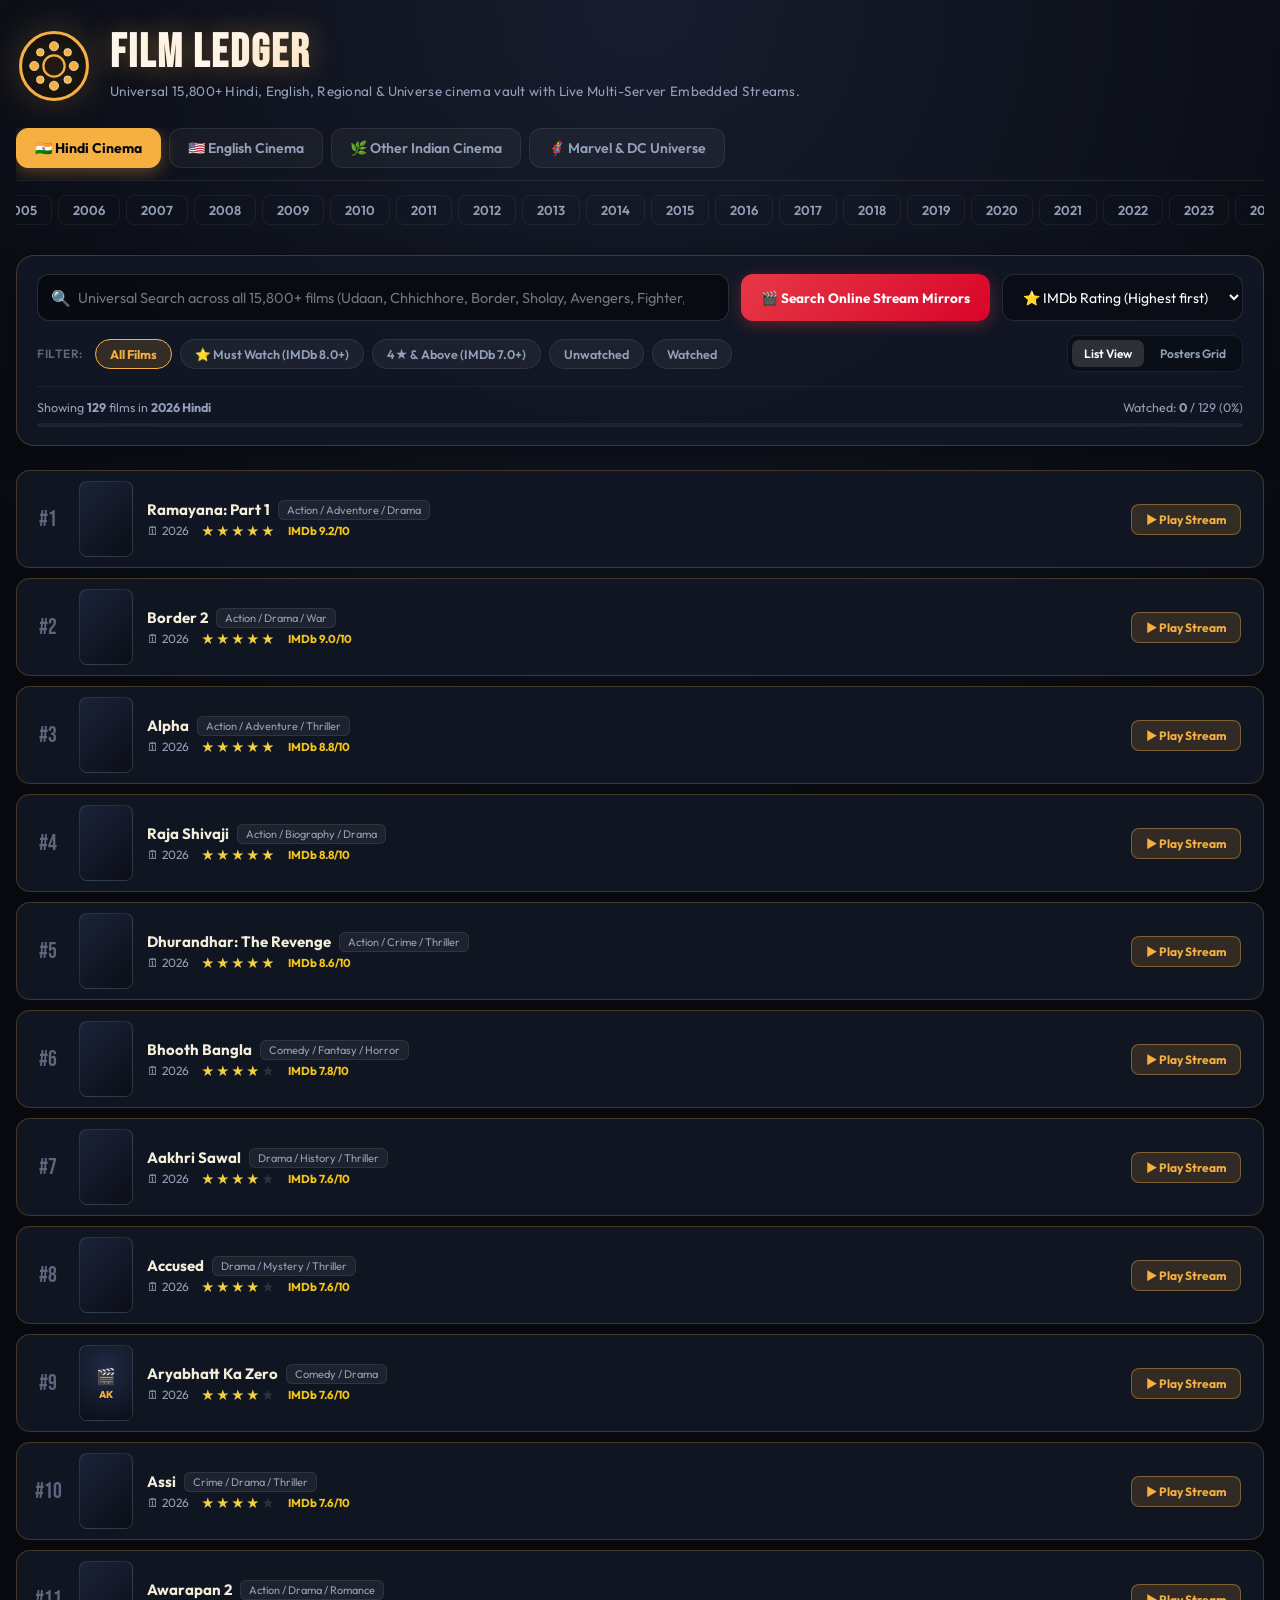
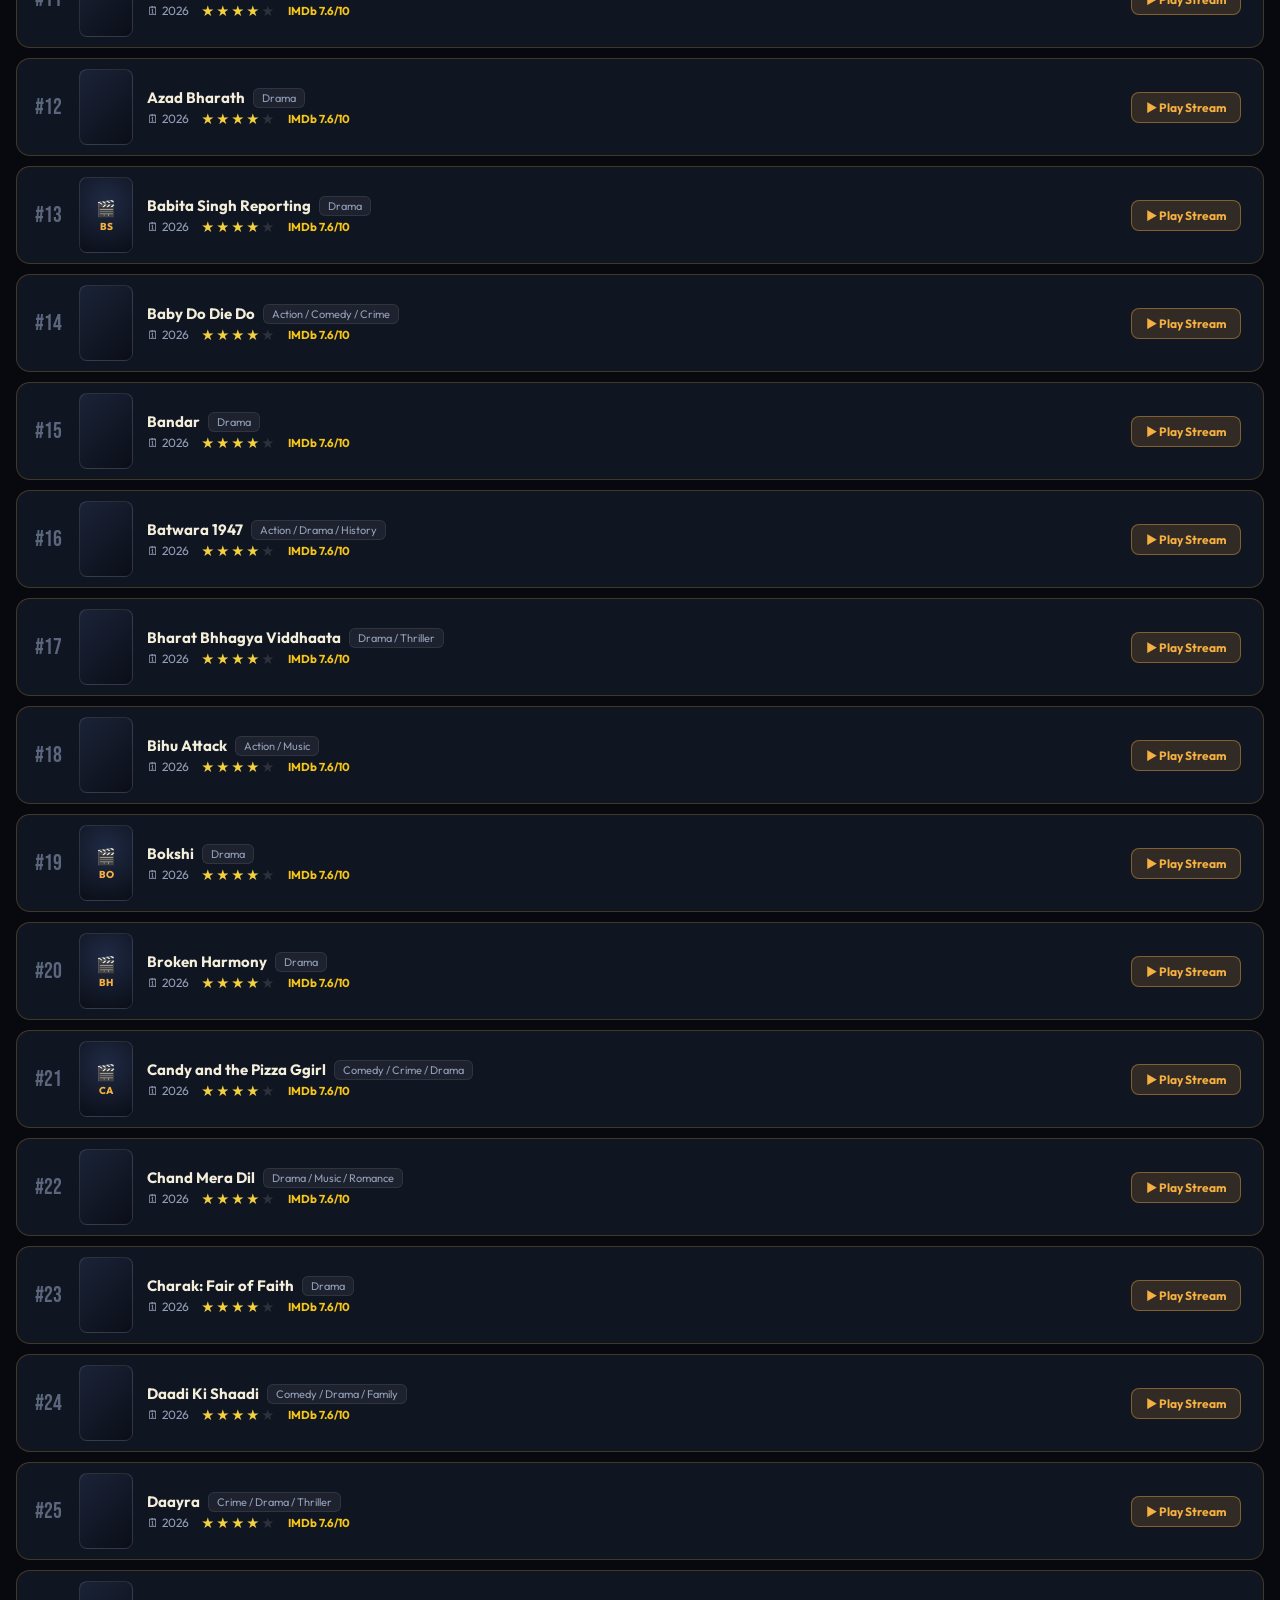
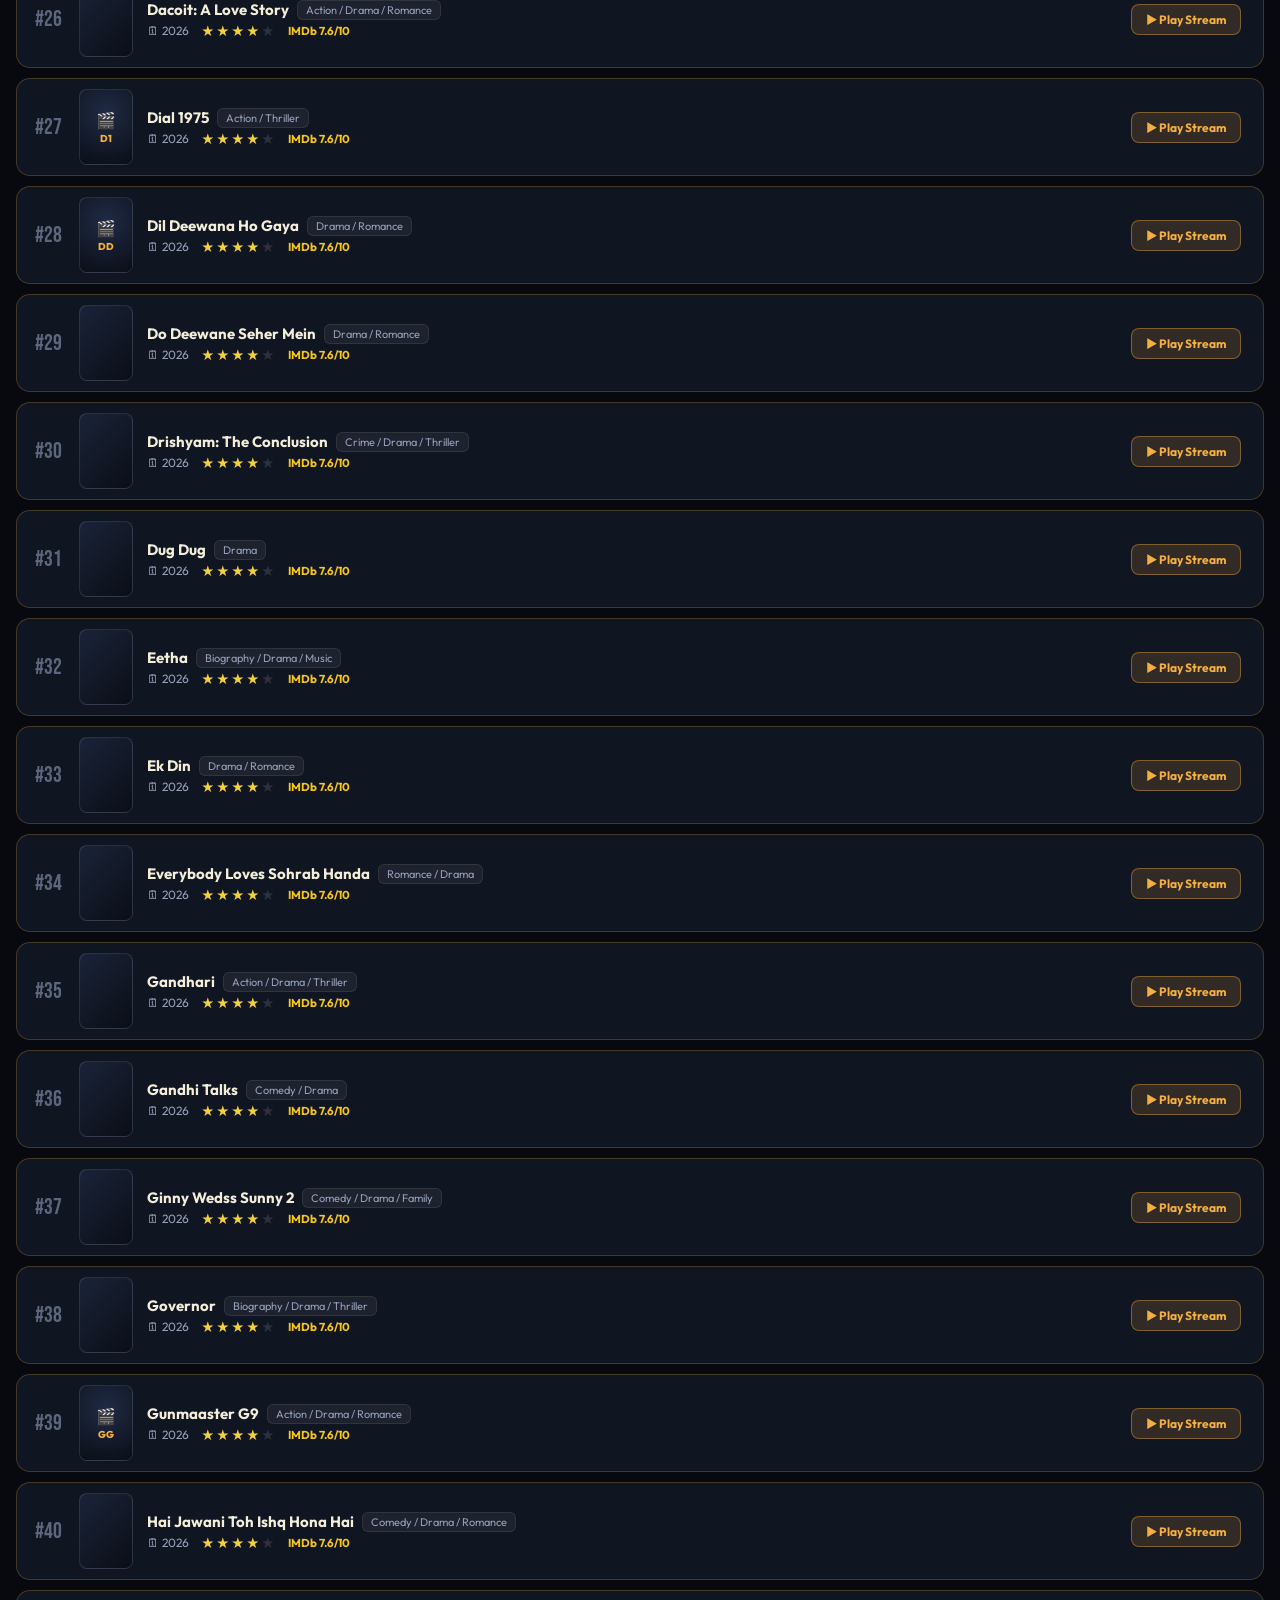
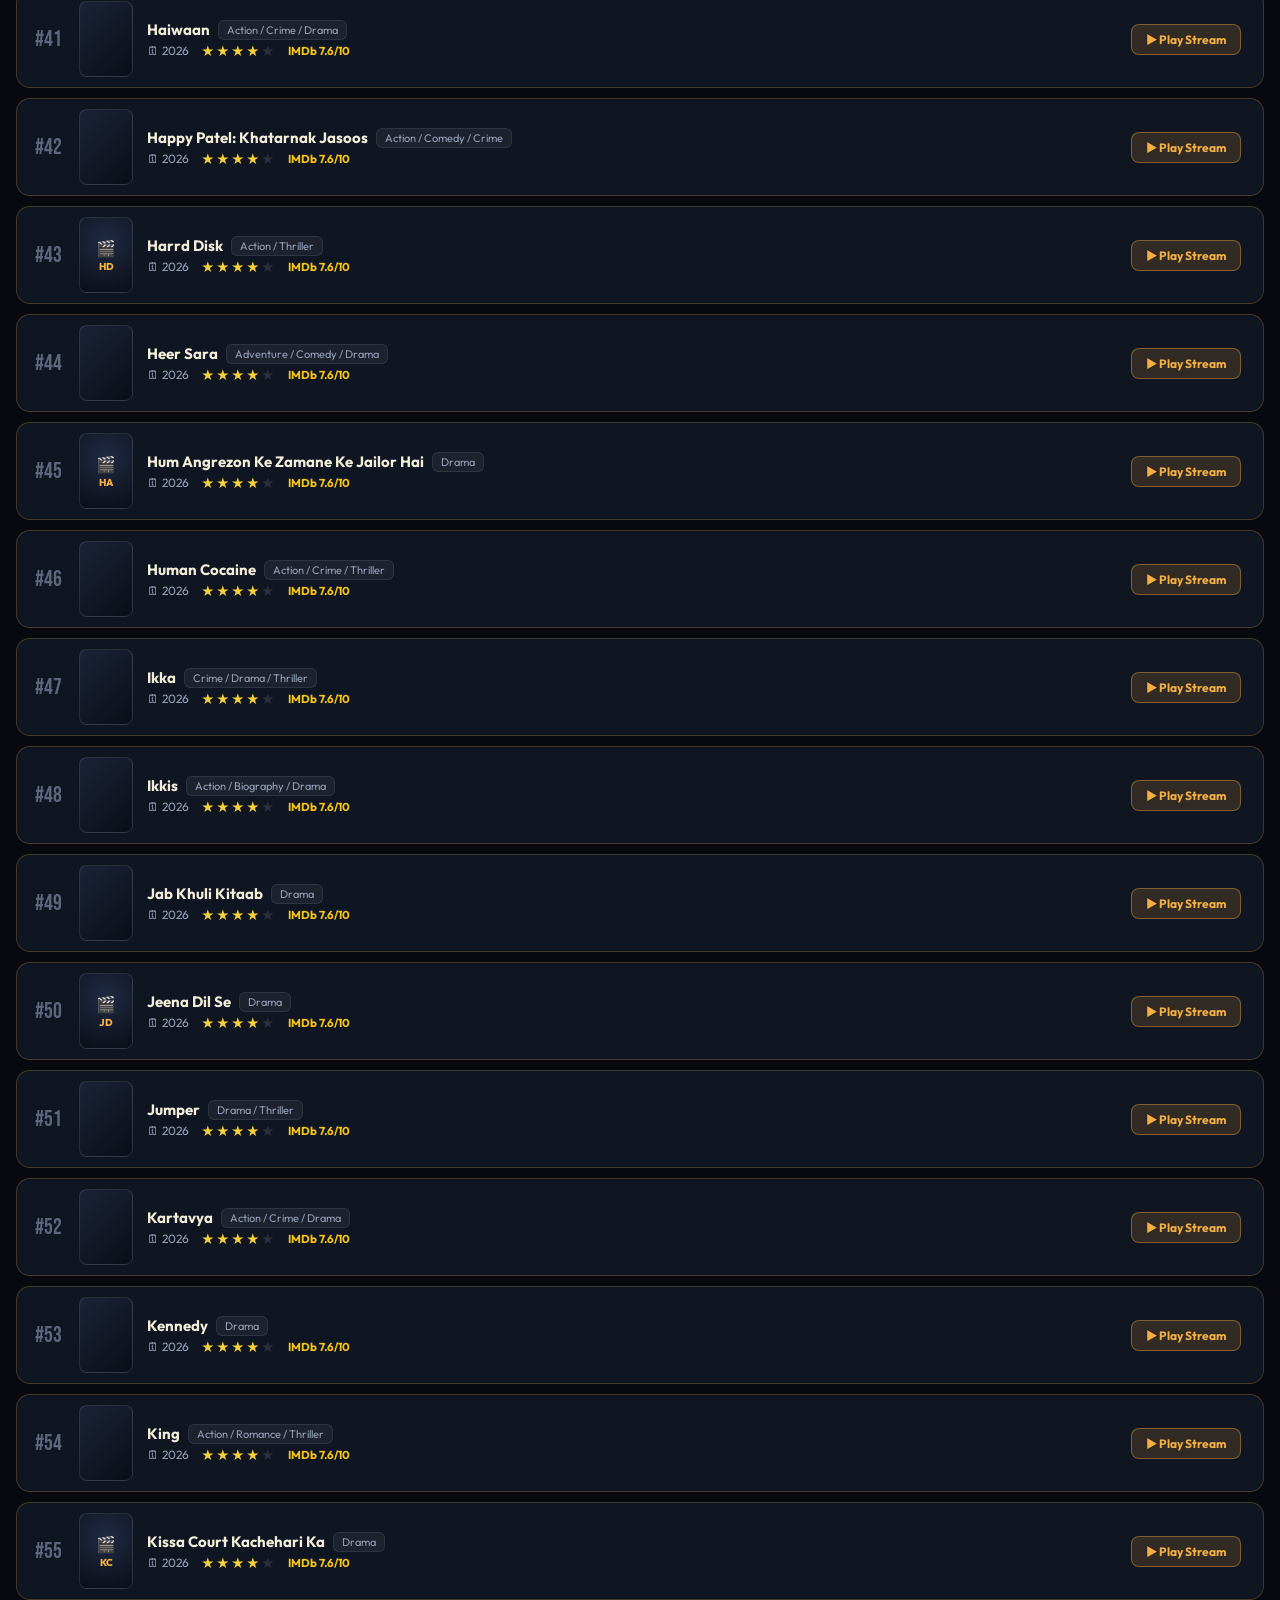
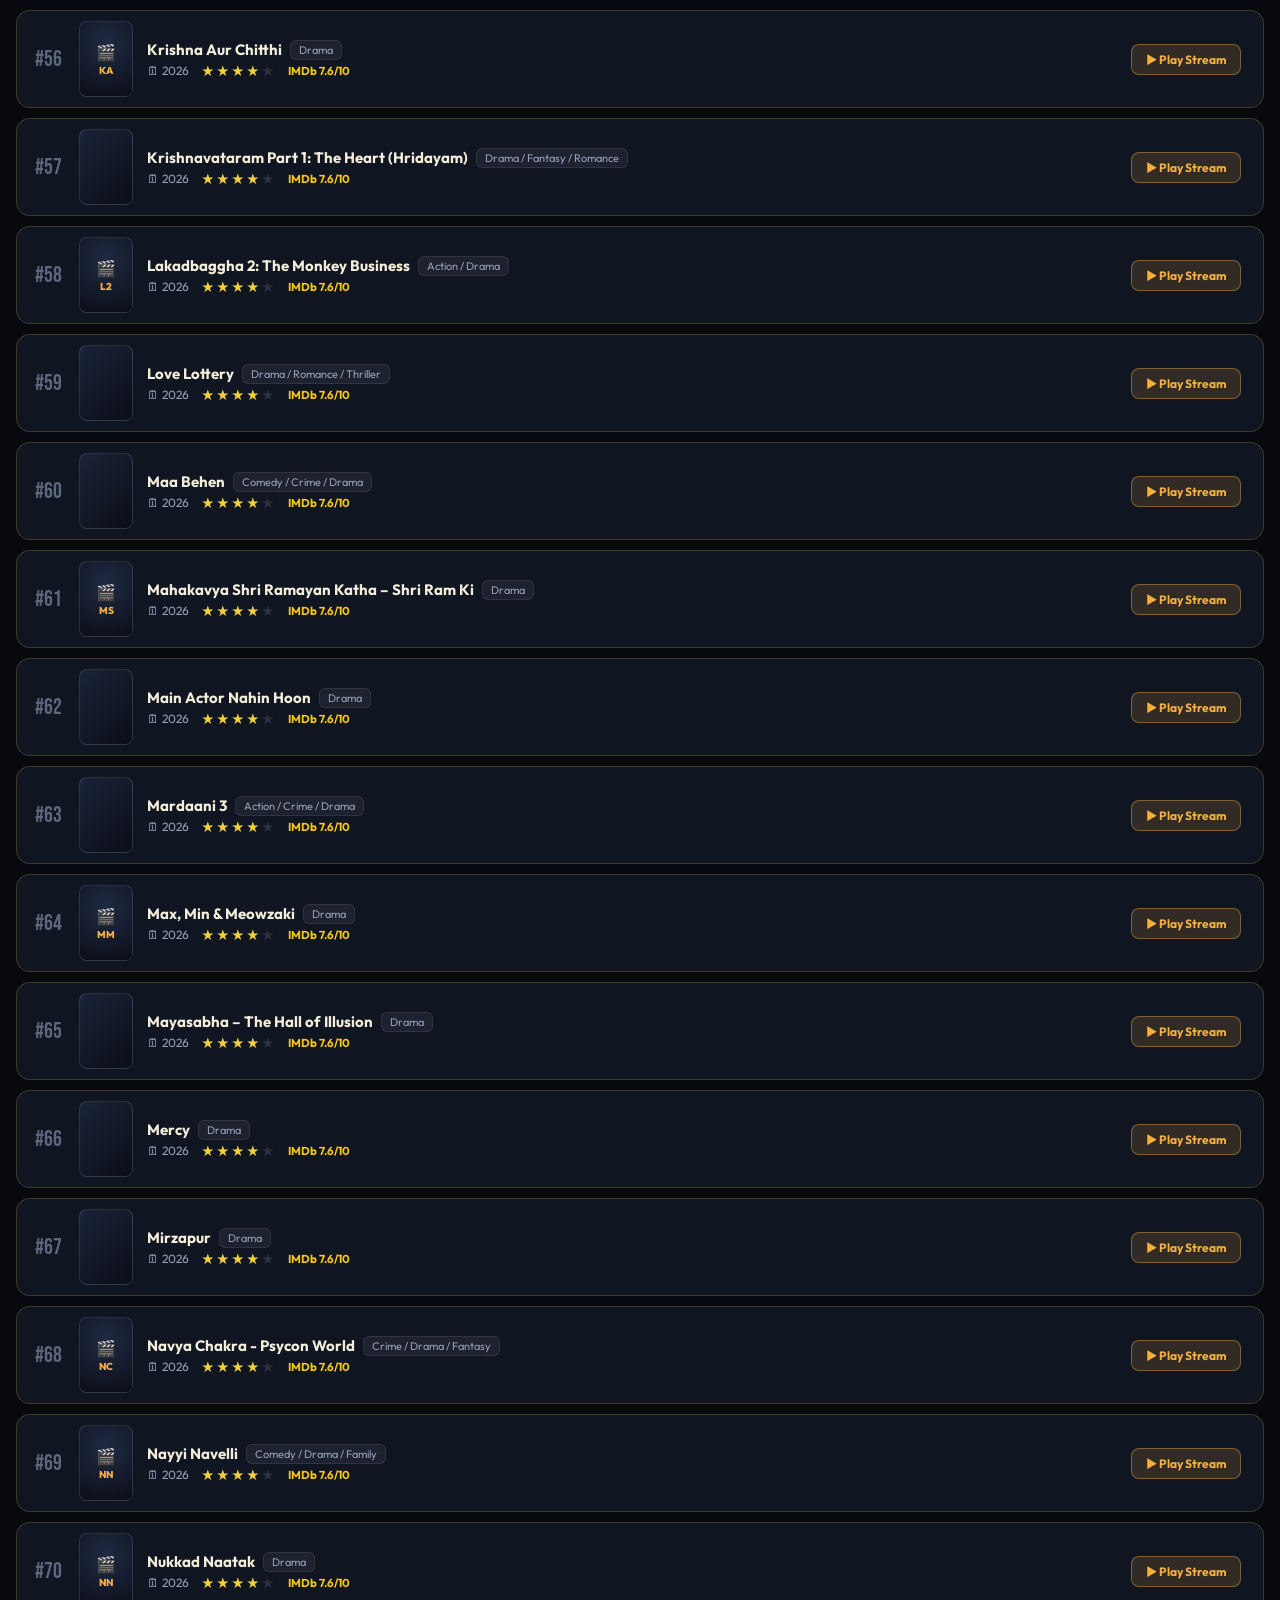
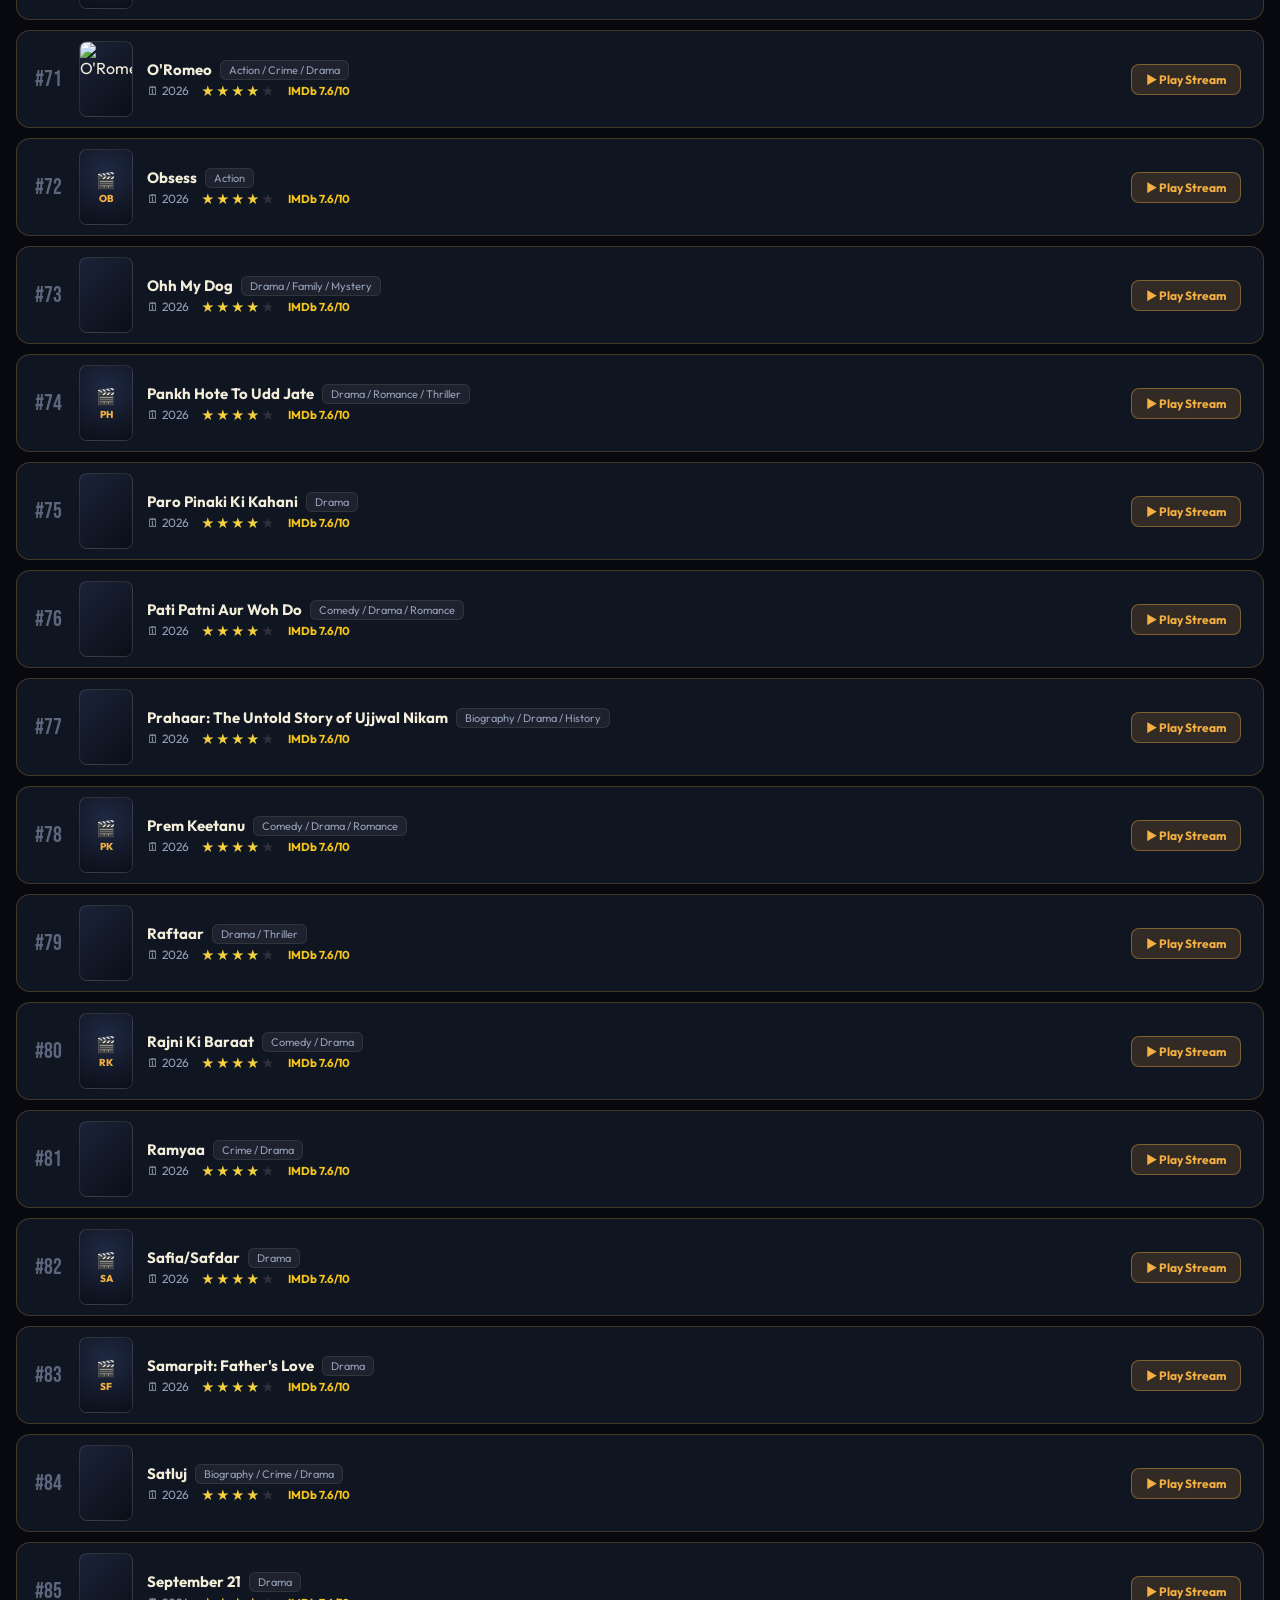
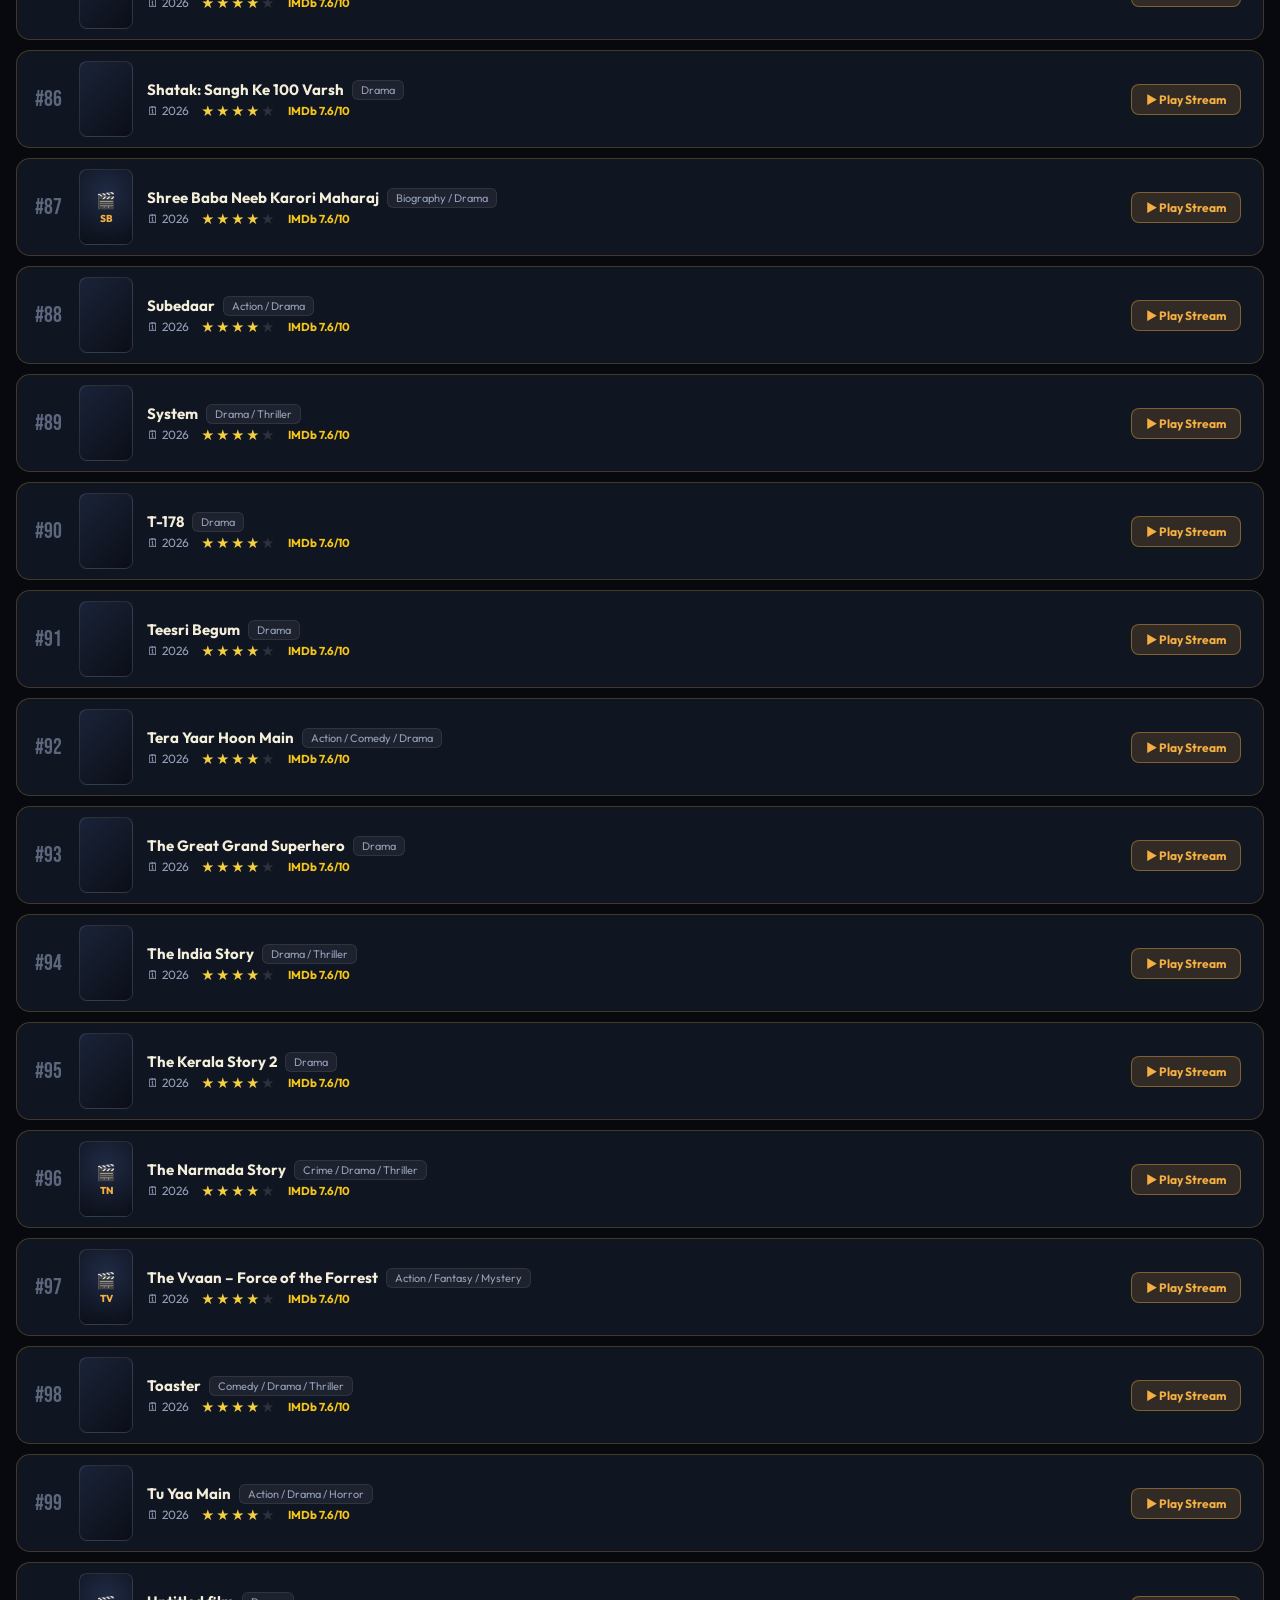
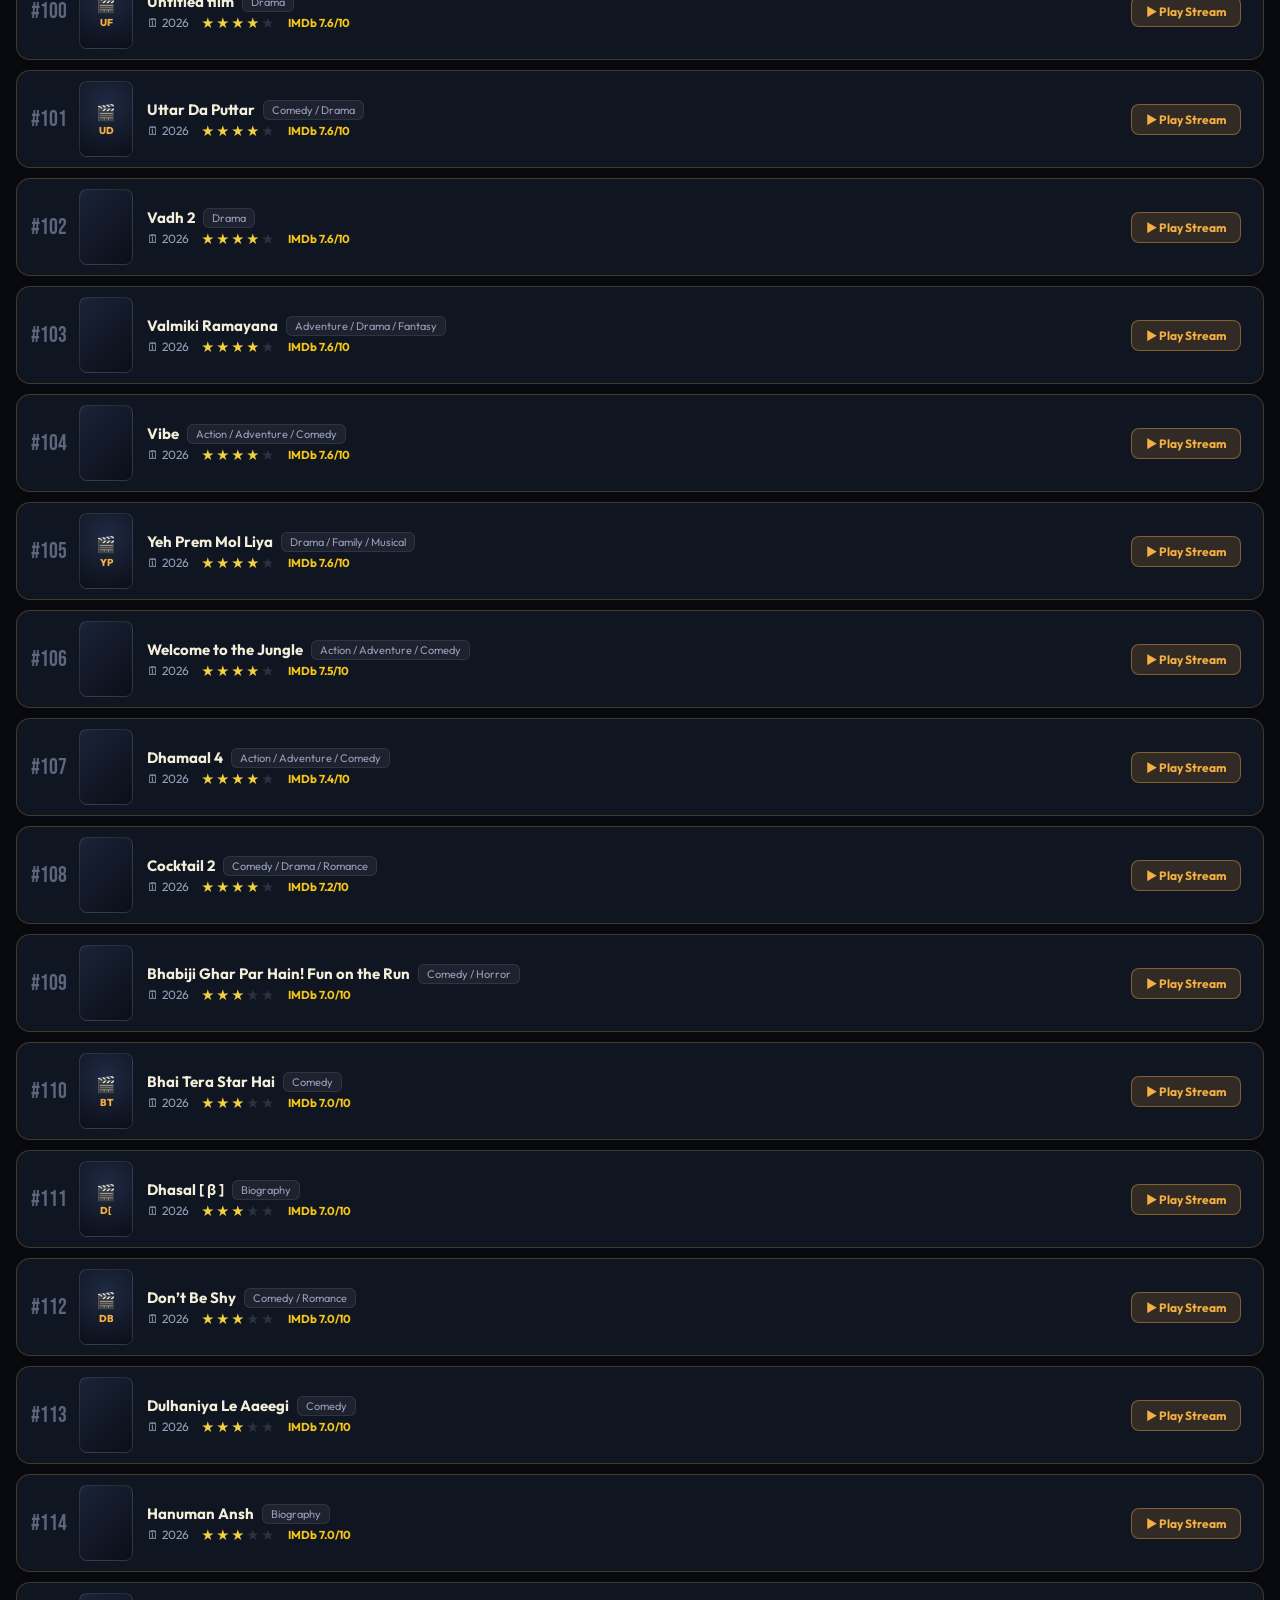
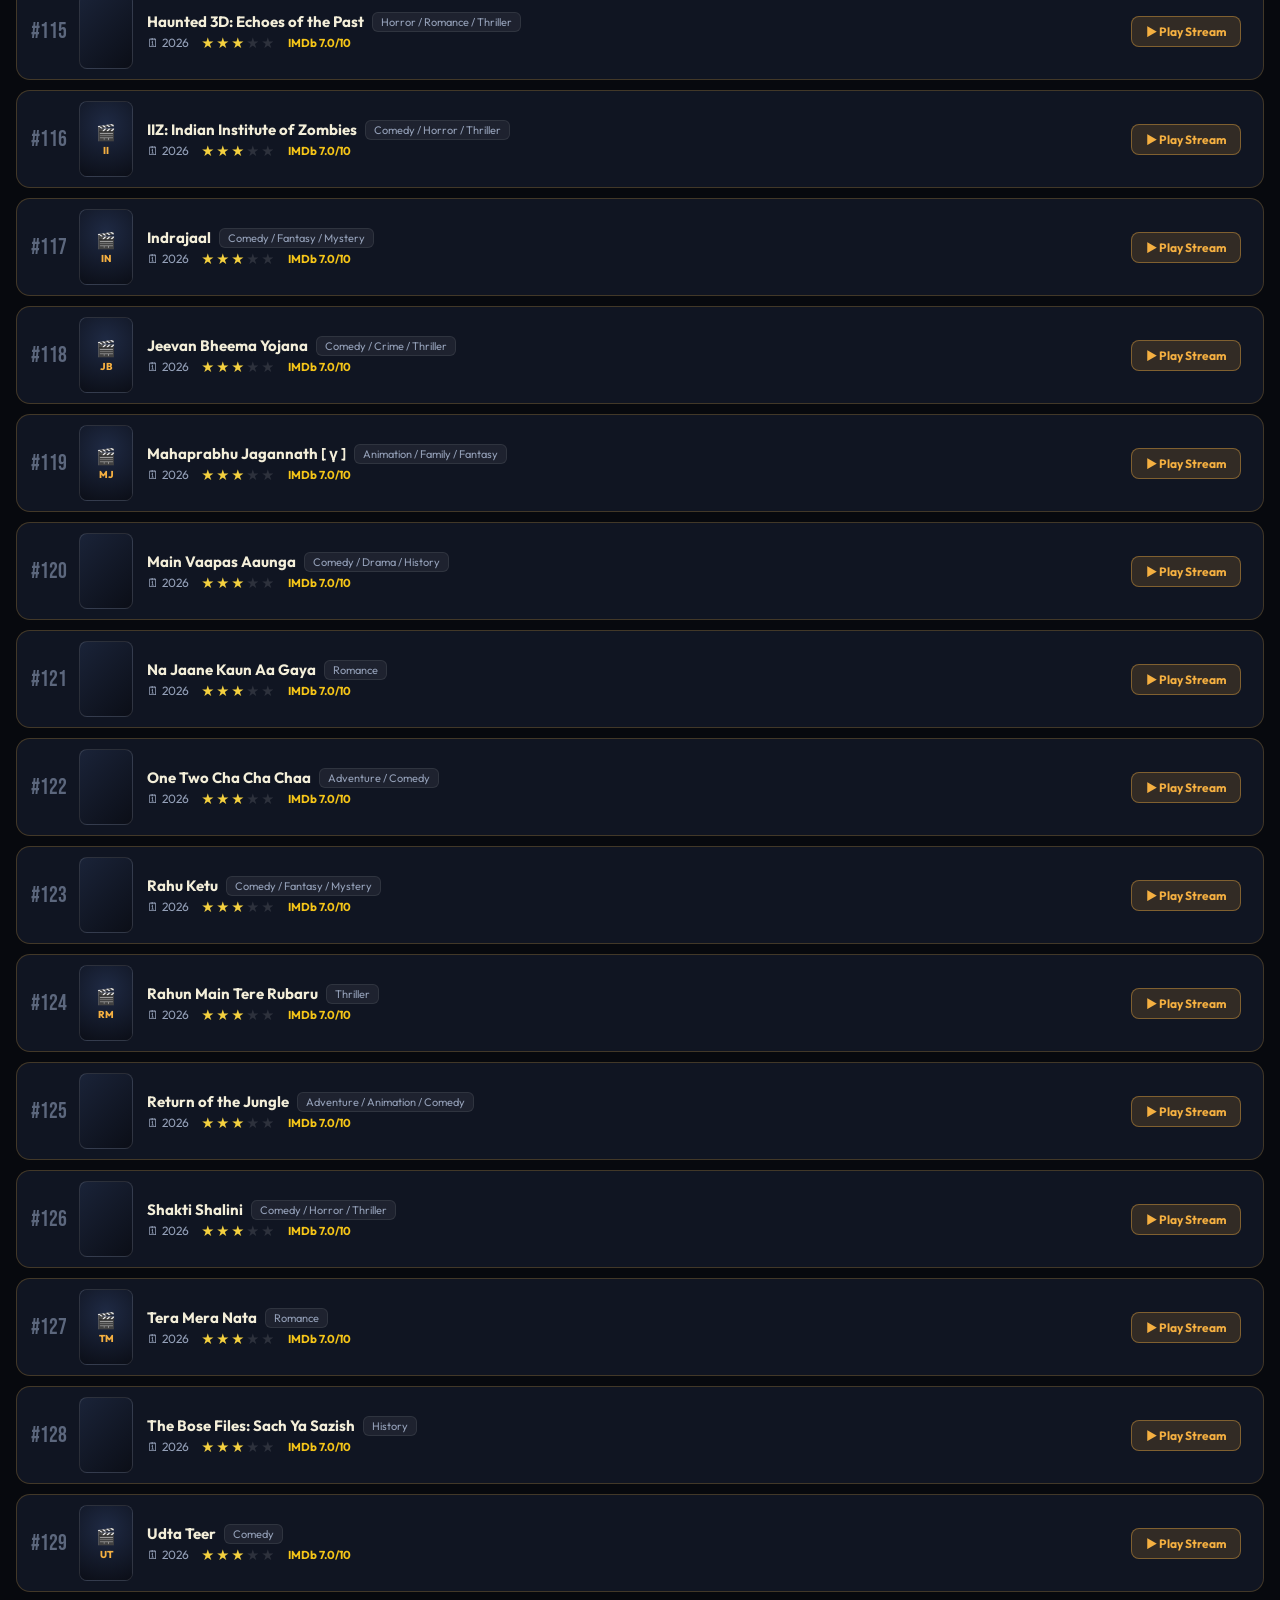
==== movie.html @ cbefa5f1 "Initial release: Film Ledger cinema vault with 6 embedded streaming servers" ====
<!DOCTYPE html>
<html lang="en">
<head>
<meta charset="UTF-8" />
<meta name="viewport" content="width=device-width, initial-scale=1.0, maximum-scale=1.0, user-scalable=no, viewport-fit=cover" />
<title>The Ultimate Film Ledger &amp; Universal Live Cinema Suite</title>
<link rel="preconnect" href="https://fonts.googleapis.com">
<link rel="preconnect" href="https://fonts.gstatic.com" crossorigin>
<link href="https://fonts.googleapis.com/css2?family=Bebas+Neue&family=Outfit:wght@400;500;600;700;800&family=Inter:wght@400;500;600;700&display=swap" rel="stylesheet">
<style>
  :root {
    --bg: #07090E;
    --bg-gradient: radial-gradient(circle at 50% 0%, #171D2E 0%, #07090E 80%);
    --card: rgba(18, 24, 38, 0.85);
    --card-hover: rgba(28, 36, 56, 0.96);
    --card-border: rgba(245, 176, 65, 0.22);
    --card-border-hover: rgba(245, 176, 65, 0.65);
    --text-main: #F3EED9;
    --text-muted: #94A0B8;
    --text-dim: #5C677D;
    --accent: #F5B041;
    --accent-glow: rgba(245, 176, 65, 0.35);
    --accent-secondary: #E67E22;
    --reel-color: #F5B041;
    --star-filled: #F4D03F;
    --star-empty: rgba(255, 255, 255, 0.12);
    --watched-color: #48C78E;
    --pill-bg: rgba(255, 255, 255, 0.05);
  }

  * { box-sizing: border-box; margin: 0; padding: 0; }

  body {
    background: var(--bg);
    background-image: var(--bg-gradient);
    background-attachment: fixed;
    color: var(--text-main);
    font-family: 'Outfit', 'Inter', -apple-system, BlinkMacSystemFont, 'Segoe UI', sans-serif;
    padding: 28px 16px 80px;
    min-height: 100vh;
  }

  .wrap { max-width: 1260px; margin: 0 auto; }

  /* Header & Branding */
  .top-bar {
    display: flex;
    justify-content: space-between;
    align-items: center;
    margin-bottom: 24px;
    flex-wrap: wrap;
    gap: 16px;
  }

  .brand {
    display: flex;
    align-items: center;
    gap: 18px;
  }

  .reel-container {
    position: relative;
    width: 76px;
    height: 76px;
    flex-shrink: 0;
  }

  .reel-svg {
    width: 100%;
    height: 100%;
    transform-origin: center;
    filter: drop-shadow(0 0 18px var(--accent-glow));
    transition: transform 0.8s cubic-bezier(0.34, 1.56, 0.64, 1);
  }

  .reel-svg.spinning {
    animation: reelRoll 1.6s cubic-bezier(0.4, 0, 0.2, 1);
  }

  @keyframes reelRoll {
    0% { transform: rotate(0deg); }
    100% { transform: rotate(720deg); }
  }

  .title-block h1 {
    font-family: 'Bebas Neue', sans-serif;
    font-size: 46px;
    letter-spacing: 2px;
    line-height: 0.95;
    background: linear-gradient(135deg, #FFF 20%, var(--accent) 80%);
    -webkit-background-clip: text;
    -webkit-text-fill-color: transparent;
    text-shadow: 0 0 28px var(--accent-glow);
  }

  .title-block p {
    color: var(--text-muted);
    font-size: 13.5px;
    margin-top: 6px;
    letter-spacing: 0.3px;
  }

  /* Navigation Bar */
  .nav-section {
    display: flex;
    flex-direction: column;
    gap: 14px;
    margin-bottom: 24px;
  }

  .lang-tabs {
    display: flex;
    gap: 8px;
    border-bottom: 1px solid rgba(255, 255, 255, 0.08);
    padding-bottom: 12px;
    overflow-x: auto;
  }

  .lang-tab {
    background: rgba(255, 255, 255, 0.04);
    border: 1px solid rgba(255, 255, 255, 0.08);
    color: var(--text-muted);
    font-family: inherit;
    font-size: 14px;
    font-weight: 600;
    padding: 10px 18px;
    border-radius: 12px;
    cursor: pointer;
    display: inline-flex;
    align-items: center;
    gap: 8px;
    transition: all 0.25s ease;
    white-space: nowrap;
  }

  .lang-tab:hover {
    background: rgba(255, 255, 255, 0.08);
    color: var(--text-main);
    border-color: rgba(255, 255, 255, 0.2);
  }

  .lang-tab.active {
    background: var(--accent);
    color: #07090E;
    border-color: var(--accent);
    font-weight: 700;
    box-shadow: 0 4px 18px var(--accent-glow);
  }

  .year-bar {
    display: flex;
    gap: 6px;
    overflow-x: auto;
    padding-bottom: 6px;
    scrollbar-width: thin;
  }

  .year-tab {
    background: transparent;
    border: 1px solid rgba(255, 255, 255, 0.06);
    color: var(--text-muted);
    font-family: inherit;
    font-size: 13px;
    font-weight: 600;
    padding: 6px 14px;
    border-radius: 8px;
    cursor: pointer;
    transition: all 0.2s ease;
    white-space: nowrap;
  }

  .year-tab:hover {
    background: rgba(255, 255, 255, 0.06);
    color: var(--text-main);
  }

  .year-tab.active {
    background: rgba(255, 255, 255, 0.14);
    color: var(--text-main);
    border-color: var(--accent);
    box-shadow: 0 0 10px var(--accent-glow);
  }

  /* Controls & Universal Search */
  .controls-card {
    background: var(--card);
    border: 1px solid var(--card-border);
    border-radius: 18px;
    padding: 18px 20px;
    margin-bottom: 24px;
    backdrop-filter: blur(12px);
    box-shadow: 0 8px 30px rgba(0, 0, 0, 0.4);
  }

  .controls-row {
    display: flex;
    gap: 12px;
    margin-bottom: 14px;
    flex-wrap: wrap;
  }

  .search-wrap {
    flex: 1;
    min-width: 300px;
    position: relative;
    display: flex;
    align-items: center;
  }

  .search-box {
    width: 100%;
    background: rgba(0, 0, 0, 0.5);
    border: 1px solid rgba(255, 255, 255, 0.14);
    border-radius: 12px;
    padding: 13px 44px 13px 40px;
    color: #FFF;
    font-family: inherit;
    font-size: 14.5px;
    outline: none;
    transition: border-color 0.2s, box-shadow 0.2s;
  }

  .search-icon-inside {
    position: absolute;
    left: 14px;
    color: var(--accent);
    font-size: 16px;
    pointer-events: none;
  }

  .search-box:focus {
    border-color: var(--accent);
    box-shadow: 0 0 16px var(--accent-glow);
  }

  .search-clear-btn {
    position: absolute;
    right: 14px;
    background: transparent;
    border: none;
    color: var(--text-muted);
    font-size: 16px;
    cursor: pointer;
    display: none;
  }

  .search-clear-btn:hover { color: #FFF; }

  .live-search-action-btn {
    padding: 12px 20px;
    background: linear-gradient(135deg, #E63946, #D90429);
    border: none;
    border-radius: 12px;
    color: #FFF;
    font-family: inherit;
    font-size: 13.5px;
    font-weight: 700;
    cursor: pointer;
    display: inline-flex;
    align-items: center;
    gap: 8px;
    white-space: nowrap;
    transition: transform 0.2s, filter 0.2s, box-shadow 0.2s;
    box-shadow: 0 4px 15px rgba(230, 57, 70, 0.35);
  }

  .live-search-action-btn:hover {
    transform: translateY(-1px);
    filter: brightness(1.15);
    box-shadow: 0 6px 20px rgba(230, 57, 70, 0.5);
  }

  .sort-select {
    background: rgba(0, 0, 0, 0.4);
    border: 1px solid rgba(255, 255, 255, 0.12);
    border-radius: 12px;
    padding: 12px 16px;
    color: #FFF;
    font-family: inherit;
    font-size: 14px;
    outline: none;
    cursor: pointer;
  }

  .filter-pills {
    display: flex;
    gap: 8px;
    flex-wrap: wrap;
    align-items: center;
  }

  .pill-label {
    font-size: 12px;
    color: var(--text-dim);
    font-weight: 600;
    text-transform: uppercase;
    letter-spacing: 0.5px;
    margin-right: 4px;
  }

  .filter-pill {
    background: var(--pill-bg);
    border: 1px solid rgba(255, 255, 255, 0.08);
    color: var(--text-muted);
    font-family: inherit;
    font-size: 12.5px;
    font-weight: 600;
    padding: 6px 14px;
    border-radius: 20px;
    cursor: pointer;
    transition: all 0.2s;
  }

  .filter-pill:hover {
    background: rgba(255, 255, 255, 0.09);
    color: var(--text-main);
  }

  .filter-pill.active {
    background: rgba(245, 176, 65, 0.15);
    border-color: var(--accent);
    color: var(--accent);
    font-weight: 700;
  }

  .view-switch {
    display: flex;
    gap: 4px;
    background: rgba(0, 0, 0, 0.35);
    padding: 4px;
    border-radius: 10px;
    border: 1px solid rgba(255, 255, 255, 0.08);
  }

  .view-btn {
    background: transparent;
    border: none;
    color: var(--text-muted);
    font-family: inherit;
    font-size: 12px;
    font-weight: 600;
    padding: 6px 12px;
    border-radius: 7px;
    cursor: pointer;
    transition: all 0.2s;
  }

  .view-btn.active {
    background: rgba(255, 255, 255, 0.14);
    color: #FFF;
  }

  /* Live Stream Online Results Panel */
  .live-stream-panel {
    background: rgba(16, 20, 32, 0.92);
    border: 1px solid rgba(245, 176, 65, 0.35);
    border-radius: 16px;
    padding: 18px 20px;
    margin-bottom: 24px;
    box-shadow: 0 8px 32px rgba(0, 0, 0, 0.5);
  }

  .live-stream-panel-header {
    display: flex;
    justify-content: space-between;
    align-items: center;
    margin-bottom: 14px;
    flex-wrap: wrap;
    gap: 8px;
  }

  .live-stream-panel-title {
    font-size: 16px;
    font-weight: 800;
    color: var(--accent);
    display: flex;
    align-items: center;
    gap: 8px;
  }

  .live-stream-grid {
    display: grid;
    grid-template-columns: repeat(auto-fill, minmax(260px, 1fr));
    gap: 16px;
  }

  .live-stream-card {
    background: rgba(14, 18, 30, 0.94);
    border: 1px solid rgba(255, 255, 255, 0.14);
    border-radius: 14px;
    overflow: hidden;
    display: flex;
    flex-direction: column;
    transition: transform 0.25s, border-color 0.25s, box-shadow 0.25s;
  }

  .live-stream-card:hover {
    transform: translateY(-4px);
    border-color: var(--accent);
    box-shadow: 0 10px 25px rgba(0,0,0,0.6);
  }

  .live-stream-card-thumb-wrap {
    position: relative;
    width: 100%;
    height: 140px;
    background: #111624;
    overflow: hidden;
    display: flex;
    align-items: center;
    justify-content: center;
  }

  .live-stream-card-thumb {
    width: 100%;
    height: 100%;
    object-fit: cover;
    transition: transform 0.3s ease;
  }

  .live-stream-card:hover .live-stream-card-thumb {
    transform: scale(1.05);
  }

  .live-stream-card-overlay {
    position: absolute;
    bottom: 0;
    left: 0;
    right: 0;
    padding: 24px 10px 8px;
    background: linear-gradient(to top, rgba(7,9,14,0.95), transparent);
    display: flex;
    justify-content: space-between;
    align-items: flex-end;
  }

  .live-stream-card-body {
    padding: 12px 14px;
    display: flex;
    flex-direction: column;
    gap: 8px;
    flex: 1;
  }

  .live-stream-card-title {
    font-size: 14px;
    font-weight: 700;
    color: #FFF;
    line-height: 1.3;
  }

  .live-stream-card-meta {
    font-size: 11.5px;
    color: var(--text-muted);
    display: flex;
    justify-content: space-between;
    align-items: center;
  }

  .live-stream-watch-btn {
    margin-top: 4px;
    padding: 10px 14px;
    border-radius: 9px;
    background: linear-gradient(135deg, var(--accent), var(--accent-secondary));
    color: #07090E;
    font-size: 12.5px;
    font-weight: 800;
    border: none;
    cursor: pointer;
    display: flex;
    align-items: center;
    justify-content: center;
    gap: 6px;
    transition: filter 0.2s, transform 0.2s;
  }

  .live-stream-watch-btn:hover {
    filter: brightness(1.15);
    transform: translateY(-1px);
  }

  /* Stats & Progress Banner */
  .stats-banner {
    display: flex;
    justify-content: space-between;
    align-items: center;
    margin-top: 14px;
    padding-top: 12px;
    border-top: 1px solid rgba(255, 255, 255, 0.06);
    font-size: 12.5px;
    color: var(--text-muted);
    flex-wrap: wrap;
    gap: 8px;
  }

  .progress-mini-bar {
    height: 4px;
    background: rgba(255, 255, 255, 0.06);
    border-radius: 4px;
    overflow: hidden;
    margin-top: 8px;
  }

  .progress-mini-fill {
    height: 100%;
    background: linear-gradient(90deg, var(--accent), var(--watched-color));
    width: 0%;
    transition: width 0.3s ease;
  }

  /* Cinema Container & Movie List */
  .movie-container { min-height: 400px; }

  /* List View */
  .movie-list {
    display: flex;
    flex-direction: column;
    gap: 10px;
  }

  .movie-item {
    display: flex;
    align-items: center;
    gap: 14px;
    background: var(--card);
    border: 1px solid var(--card-border);
    border-radius: 14px;
    padding: 10px 14px;
    transition: transform 0.2s, border-color 0.2s, background 0.2s, box-shadow 0.2s;
    cursor: pointer;
    position: relative;
    overflow: hidden;
  }

  .movie-item:hover {
    transform: translateX(4px);
    background: var(--card-hover);
    border-color: var(--card-border-hover);
    box-shadow: 0 6px 20px rgba(0, 0, 0, 0.5);
  }

  .movie-item.watched {
    opacity: 0.72;
    border-color: rgba(72, 199, 142, 0.3);
  }

  .movie-item.watched::after {
    content: "✓";
    position: absolute;
    right: 14px;
    top: 50%;
    transform: translateY(-50%);
    color: var(--watched-color);
    font-weight: 800;
    font-size: 16px;
  }

  .movie-rank {
    font-family: 'Bebas Neue', sans-serif;
    font-size: 22px;
    color: var(--text-dim);
    width: 34px;
    text-align: center;
    flex-shrink: 0;
  }

  .movie-poster-thumb {
    width: 54px;
    height: 76px;
    border-radius: 8px;
    background: linear-gradient(135deg, #1A2338, #0B0E17);
    overflow: hidden;
    flex-shrink: 0;
    position: relative;
    border: 1px solid rgba(255, 255, 255, 0.12);
    display: flex;
    flex-direction: column;
    align-items: center;
    justify-content: center;
  }

  .movie-poster-thumb img {
    width: 100%;
    height: 100%;
    object-fit: cover;
    transition: opacity 0.2s;
  }

  .poster-fallback-badge {
    display: flex;
    flex-direction: column;
    align-items: center;
    justify-content: center;
    text-align: center;
    gap: 2px;
    width: 100%;
    height: 100%;
    background: radial-gradient(circle at 50% 30%, #1F2A44 0%, #0B0E17 100%);
  }

  .poster-fallback-badge span.icon { font-size: 16px; }
  .poster-fallback-badge span.text { font-size: 10px; font-weight: 800; color: var(--accent); }

  .movie-info {
    flex: 1;
    min-width: 0;
    display: flex;
    flex-direction: column;
    gap: 3px;
  }

  .movie-title-row {
    display: flex;
    align-items: center;
    gap: 8px;
    flex-wrap: wrap;
  }

  .movie-title {
    font-size: 15px;
    font-weight: 700;
    color: var(--text-main);
  }

  .movie-tag-pill {
    font-size: 11px;
    font-weight: 700;
    padding: 2px 7px;
    border-radius: 6px;
    background: rgba(255, 255, 255, 0.08);
    color: var(--text-main);
    border: 1px solid rgba(255, 255, 255, 0.12);
  }

  .movie-tag-pill.year {
    background: rgba(245, 176, 65, 0.15);
    color: var(--accent);
    border-color: rgba(245, 176, 65, 0.4);
  }

  .movie-genre-badge {
    font-size: 11px;
    background: rgba(255, 255, 255, 0.06);
    padding: 2px 8px;
    border-radius: 6px;
    color: var(--text-muted);
    border: 1px solid rgba(255, 255, 255, 0.08);
  }

  .movie-meta-row {
    display: flex;
    align-items: center;
    gap: 12px;
    font-size: 12px;
    color: var(--text-muted);
  }

  .movie-stars {
    color: var(--star-filled);
    font-size: 13px;
    letter-spacing: 1px;
  }

  .movie-stars .empty { color: var(--star-empty); }

  .imdb-badge {
    color: #F5C518;
    font-weight: 700;
    font-size: 11.5px;
    display: inline-flex;
    align-items: center;
    gap: 3px;
  }

  .stream-quick-btn {
    background: rgba(245, 176, 65, 0.15);
    border: 1px solid rgba(245, 176, 65, 0.4);
    color: var(--accent);
    font-family: inherit;
    font-size: 12px;
    font-weight: 700;
    padding: 7px 14px;
    border-radius: 8px;
    cursor: pointer;
    display: inline-flex;
    align-items: center;
    gap: 5px;
    transition: all 0.2s;
    flex-shrink: 0;
    margin-right: 8px;
  }

  .stream-quick-btn:hover {
    background: var(--accent);
    color: #07090E;
    box-shadow: 0 0 14px var(--accent-glow);
  }

  /* Grid View (Poster Gallery) */
  .movie-grid {
    display: grid;
    grid-template-columns: repeat(auto-fill, minmax(185px, 1fr));
    gap: 18px;
  }

  .movie-grid-card {
    background: var(--card);
    border: 1px solid var(--card-border);
    border-radius: 14px;
    overflow: hidden;
    cursor: pointer;
    transition: transform 0.25s cubic-bezier(0.34, 1.56, 0.64, 1), border-color 0.2s, box-shadow 0.25s;
    display: flex;
    flex-direction: column;
    position: relative;
  }

  .movie-grid-card:hover {
    transform: translateY(-6px) scale(1.02);
    border-color: var(--card-border-hover);
    box-shadow: 0 14px 30px rgba(0, 0, 0, 0.7);
  }

  .movie-grid-poster {
    width: 100%;
    height: 255px;
    background: linear-gradient(135deg, #182033, #090C14);
    position: relative;
    overflow: hidden;
    display: flex;
    align-items: center;
    justify-content: center;
  }

  .movie-grid-poster img {
    width: 100%;
    height: 100%;
    object-fit: cover;
    transition: transform 0.3s;
  }

  .movie-grid-card:hover .movie-grid-poster img {
    transform: scale(1.06);
  }

  .grid-poster-fallback {
    display: flex;
    flex-direction: column;
    align-items: center;
    justify-content: center;
    gap: 8px;
    padding: 16px;
    text-align: center;
    background: radial-gradient(circle at 50% 30%, #1F2A44 0%, #0B0E17 80%);
    width: 100%;
    height: 100%;
  }

  .grid-poster-fallback .fallback-reel { font-size: 40px; color: var(--accent); filter: drop-shadow(0 0 10px var(--accent-glow)); }
  .grid-poster-fallback .fallback-title { font-size: 13.5px; font-weight: 700; color: var(--text-main); line-height: 1.25; }
  .grid-poster-fallback .fallback-badge { font-size: 11px; font-weight: 700; color: #FFF; background: rgba(245, 176, 65, 0.2); padding: 2px 8px; border-radius: 4px; border: 1px solid rgba(245,176,65,0.4); }

  .movie-grid-body {
    padding: 12px 14px;
    display: flex;
    flex-direction: column;
    gap: 6px;
    flex: 1;
    background: rgba(10, 14, 24, 0.95);
  }

  .movie-grid-title {
    font-size: 14px;
    font-weight: 700;
    color: var(--text-main);
    line-height: 1.25;
    display: -webkit-box;
    -webkit-line-clamp: 2;
    -webkit-box-orient: vertical;
    overflow: hidden;
  }

  .movie-grid-meta {
    font-size: 11.5px;
    color: var(--text-muted);
    display: flex;
    justify-content: space-between;
    align-items: center;
  }

  /* Modal & Stream Theater */
  .movie-modal-backdrop {
    position: fixed;
    inset: 0;
    background: rgba(3, 5, 10, 0.92);
    backdrop-filter: blur(14px);
    z-index: 1000;
    display: none;
    place-items: center;
    padding: 16px;
    overflow-y: auto;
  }

  .movie-modal-backdrop.open { display: grid; }

  .movie-modal {
    background: #0D121F;
    border: 1px solid var(--card-border-hover);
    border-radius: 20px;
    max-width: 980px;
    width: 100%;
    overflow: hidden;
    box-shadow: 0 24px 70px rgba(0, 0, 0, 0.9);
    position: relative;
    animation: modalIn 0.28s cubic-bezier(0.34, 1.56, 0.64, 1);
    margin: auto;
  }

  @keyframes modalIn {
    from { opacity: 0; transform: scale(0.92) translateY(18px); }
    to { opacity: 1; transform: scale(1) translateY(0); }
  }

  .modal-close {
    position: absolute;
    top: 14px;
    right: 14px;
    width: 36px;
    height: 36px;
    border-radius: 50%;
    background: rgba(0, 0, 0, 0.65);
    border: 1px solid rgba(255, 255, 255, 0.2);
    color: #FFF;
    font-size: 20px;
    display: grid;
    place-items: center;
    cursor: pointer;
    z-index: 20;
    transition: background 0.2s, transform 0.2s;
  }

  .modal-close:hover { background: #E63946; transform: scale(1.1); }

  .modal-hero {
    position: relative;
    padding: 26px 24px 18px;
    overflow: hidden;
  }

  .modal-hero-bg {
    position: absolute;
    inset: 0;
    z-index: 0;
    filter: blur(28px) brightness(0.35);
    transform: scale(1.15);
  }

  .modal-hero-bg img { width: 100%; height: 100%; object-fit: cover; }

  .modal-hero-overlay {
    position: absolute;
    inset: 0;
    background: linear-gradient(to top, #0D121F 5%, rgba(13,18,31,0.6) 100%);
    z-index: 1;
  }

  .modal-hero-content {
    position: relative;
    z-index: 2;
    display: flex;
    gap: 20px;
    align-items: flex-end;
  }

  .modal-poster-card {
    width: 110px;
    height: 160px;
    border-radius: 12px;
    overflow: hidden;
    flex-shrink: 0;
    box-shadow: 0 10px 28px rgba(0,0,0,0.7);
    border: 1px solid rgba(255,255,255,0.25);
    background: linear-gradient(135deg, #182033, #090C14);
    display: flex;
    align-items: center;
    justify-content: center;
  }

  .modal-poster-card img { width: 100%; height: 100%; object-fit: cover; }

  .modal-kicker {
    font-size: 12px;
    font-weight: 700;
    text-transform: uppercase;
    letter-spacing: 0.8px;
    color: var(--accent);
    margin-bottom: 4px;
  }

  .modal-hero h2 {
    font-size: 26px;
    font-weight: 800;
    line-height: 1.2;
    color: #FFF;
    margin-bottom: 6px;
  }

  .modal-content {
    padding: 16px 24px 28px;
    display: flex;
    flex-direction: column;
    gap: 16px;
  }

  .detail-facts {
    display: flex;
    gap: 8px;
    flex-wrap: wrap;
    font-size: 12.5px;
  }

  .detail-facts span {
    background: rgba(255, 255, 255, 0.06);
    padding: 4px 10px;
    border-radius: 8px;
    border: 1px solid rgba(255, 255, 255, 0.08);
    color: var(--text-main);
  }

  /* Embedded Player Suite */
  .player-suite {
    background: #07090E;
    border: 1px solid rgba(245, 176, 65, 0.35);
    border-radius: 14px;
    overflow: hidden;
    display: flex;
    flex-direction: column;
  }

  .player-control-bar {
    padding: 10px 14px;
    background: #0E1424;
    border-bottom: 1px solid rgba(255, 255, 255, 0.1);
    display: flex;
    justify-content: space-between;
    align-items: center;
    flex-wrap: wrap;
    gap: 8px;
  }

  .player-active-info {
    display: flex;
    align-items: center;
    gap: 8px;
    font-size: 13px;
    font-weight: 800;
    color: var(--accent);
  }

  .player-actions-right {
    display: flex;
    align-items: center;
    gap: 8px;
  }

  .next-server-btn {
    background: linear-gradient(135deg, var(--accent), var(--accent-secondary));
    border: none;
    border-radius: 8px;
    color: #07090E;
    font-family: inherit;
    font-size: 12px;
    font-weight: 800;
    padding: 7px 14px;
    cursor: pointer;
    display: inline-flex;
    align-items: center;
    gap: 6px;
    transition: all 0.2s;
  }

  .next-server-btn:hover { filter: brightness(1.2); transform: translateY(-1px); }

  .fullscreen-btn, .popout-btn, .copy-url-btn {
    background: rgba(255, 255, 255, 0.08);
    border: 1px solid rgba(255, 255, 255, 0.15);
    color: var(--text-main);
    font-family: inherit;
    font-size: 11.5px;
    font-weight: 600;
    padding: 6px 11px;
    border-radius: 8px;
    cursor: pointer;
    text-decoration: none;
    display: inline-flex;
    align-items: center;
    gap: 5px;
    transition: all 0.2s;
  }

  .fullscreen-btn:hover, .popout-btn:hover, .copy-url-btn:hover {
    background: rgba(255, 255, 255, 0.18);
    color: #FFF;
    border-color: var(--accent);
  }

  .server-pills-bar {
    display: flex;
    gap: 6px;
    padding: 8px 14px;
    background: rgba(0, 0, 0, 0.5);
    border-bottom: 1px solid rgba(255, 255, 255, 0.08);
    overflow-x: auto;
    scrollbar-width: thin;
  }

  .server-pill {
    background: rgba(255, 255, 255, 0.06);
    border: 1px solid rgba(255, 255, 255, 0.12);
    color: var(--text-muted);
    font-family: inherit;
    font-size: 12px;
    font-weight: 700;
    padding: 6px 13px;
    border-radius: 7px;
    cursor: pointer;
    white-space: nowrap;
    transition: all 0.2s;
  }

  .server-pill:hover {
    background: rgba(255, 255, 255, 0.14);
    color: #FFF;
  }

  .server-pill.active {
    background: var(--accent);
    color: #07090E;
    border-color: var(--accent);
    box-shadow: 0 0 12px var(--accent-glow);
    font-weight: 800;
  }

  .player-iframe-wrap {
    position: relative;
    width: 100%;
    height: 480px;
    background: #000;
  }

  .player-iframe {
    width: 100%;
    height: 100%;
    border: none;
  }

  .stream-url-display-bar {
    padding: 8px 14px;
    background: #0B0F1A;
    border-top: 1px solid rgba(255, 255, 255, 0.08);
    display: flex;
    align-items: center;
    gap: 10px;
    flex-wrap: wrap;
  }

  .stream-url-label {
    font-size: 11.5px;
    font-weight: 700;
    color: var(--accent);
    text-transform: uppercase;
    letter-spacing: 0.5px;
  }

  .stream-url-input {
    flex: 1;
    min-width: 240px;
    background: rgba(0, 0, 0, 0.5);
    border: 1px solid rgba(255, 255, 255, 0.1);
    border-radius: 6px;
    padding: 6px 10px;
    font-family: monospace;
    font-size: 11px;
    color: #94A0B8;
    outline: none;
  }

  .player-fallback-notice {
    padding: 8px 14px;
    background: rgba(245, 176, 65, 0.08);
    border-top: 1px solid rgba(245, 176, 65, 0.15);
    font-size: 11.5px;
    color: var(--text-muted);
    display: flex;
    justify-content: space-between;
    align-items: center;
  }

  /* VegaMovies Cloud & Direct Downloads Box */
  .vegamovies-section {
    padding: 16px;
    border-radius: 14px;
    background: rgba(54, 140, 161, 0.1);
    border: 1px solid rgba(54, 140, 161, 0.4);
    display: flex;
    flex-direction: column;
    gap: 12px;
  }

  .vegamovies-header {
    display: flex;
    justify-content: space-between;
    align-items: center;
    flex-wrap: wrap;
    gap: 6px;
  }

  .vegamovies-title {
    font-weight: 800;
    font-size: 14px;
    color: #58C4DC;
    display: flex;
    align-items: center;
    gap: 6px;
  }

  .vegamovies-links-grid {
    display: flex;
    gap: 8px;
    flex-wrap: wrap;
  }

  .vega-link-btn {
    padding: 9px 15px;
    background: rgba(14, 22, 35, 0.95);
    border: 1px solid rgba(88, 196, 220, 0.5);
    border-radius: 8px;
    color: #FFF;
    font-size: 12.5px;
    font-weight: 700;
    text-decoration: none;
    display: inline-flex;
    align-items: center;
    gap: 6px;
    transition: all 0.2s;
  }

  .vega-link-btn:hover {
    background: #368CA1;
    color: #FFF;
    border-color: #58C4DC;
    box-shadow: 0 0 14px rgba(88, 196, 220, 0.5);
    transform: translateY(-1px);
  }

  /* Stream Sources Section */
  .stream-section {
    padding: 16px;
    border-radius: 14px;
    background: rgba(255, 255, 255, 0.03);
    border: 1px solid rgba(255, 255, 255, 0.08);
    display: flex;
    flex-direction: column;
    gap: 12px;
  }

  .stream-section-header {
    display: flex;
    justify-content: space-between;
    align-items: center;
    flex-wrap: wrap;
    gap: 6px;
  }

  .stream-title {
    font-weight: 800;
    font-size: 14px;
    color: var(--accent);
    display: flex;
    align-items: center;
    gap: 6px;
  }

  .stream-subtitle {
    font-size: 11.5px;
    color: var(--text-muted);
  }

  .stream-sources-grid {
    display: grid;
    grid-template-columns: repeat(auto-fill, minmax(220px, 1fr));
    gap: 12px;
  }

  .stream-card {
    background: rgba(15, 22, 38, 0.9);
    border: 1px solid rgba(255, 255, 255, 0.12);
    border-radius: 10px;
    overflow: hidden;
    display: flex;
    flex-direction: column;
    transition: transform 0.2s, border-color 0.2s, box-shadow 0.2s;
  }

  .stream-card:hover {
    transform: translateY(-3px);
    border-color: var(--accent);
    box-shadow: 0 8px 20px rgba(0,0,0,0.5);
  }

  .stream-thumb {
    width: 100%;
    height: 115px;
    object-fit: cover;
    background: #111624;
  }

  .stream-card-body {
    padding: 10px 12px;
    display: flex;
    flex-direction: column;
    gap: 6px;
    flex: 1;
  }

  .stream-card-title {
    font-size: 13px;
    font-weight: 700;
    color: #FFF;
    line-height: 1.25;
  }

  .stream-card-meta {
    font-size: 11px;
    color: var(--text-muted);
    display: flex;
    justify-content: space-between;
    align-items: center;
  }

  .stream-play-btn {
    margin-top: 4px;
    padding: 8px 12px;
    border-radius: 8px;
    background: linear-gradient(135deg, var(--accent), var(--accent-secondary));
    color: #07090E;
    font-size: 12px;
    font-weight: 800;
    border: none;
    cursor: pointer;
    text-align: center;
    display: inline-flex;
    align-items: center;
    justify-content: center;
    gap: 6px;
    transition: filter 0.2s;
  }

  .stream-play-btn:hover { filter: brightness(1.2); }

  .modal-actions {
    display: flex;
    gap: 10px;
    flex-wrap: wrap;
    margin-top: 4px;
  }

  .modal-watch {
    padding: 10px 18px;
    border-radius: 10px;
    background: rgba(255, 255, 255, 0.08);
    border: 1px solid rgba(255, 255, 255, 0.15);
    color: #FFF;
    font-family: inherit;
    font-size: 13.5px;
    font-weight: 700;
    cursor: pointer;
    transition: all 0.2s;
  }

  .modal-watch:hover { background: rgba(72, 199, 142, 0.2); border-color: #48C78E; }

  .empty-state {
    padding: 60px 20px;
    text-align: center;
    color: var(--text-muted);
  }

  .empty-state-icon { font-size: 40px; margin-bottom: 12px; }

  /* Custom Scrollbar Smoothing for Touch Devices */
  .lang-tabs, .year-bar, .server-pills-bar {
    -webkit-overflow-scrolling: touch;
    scrollbar-width: none;
  }
  .lang-tabs::-webkit-scrollbar, .year-bar::-webkit-scrollbar, .server-pills-bar::-webkit-scrollbar {
    display: none;
  }

  /* Responsive & Mobile-First Design System */
  @media (max-width: 900px) {
    body { padding: 18px 12px 60px; }
    .title-block h1 { font-size: 38px; }
    .player-iframe-wrap { height: 360px; }
    .movie-grid { grid-template-columns: repeat(auto-fill, minmax(150px, 1fr)); gap: 14px; }
    .movie-grid-poster { height: 215px; }
  }

  @media (max-width: 640px) {
    body { padding: 10px 8px 50px; }
    .wrap { max-width: 100%; }

    /* Top Bar Mobile */
    .top-bar { margin-bottom: 14px; gap: 10px; }
    .brand { gap: 12px; }
    .reel-container { width: 46px; height: 46px; }
    .title-block h1 { font-size: 29px; letter-spacing: 1px; }
    .title-block p { font-size: 11.5px; margin-top: 2px; }

    /* Nav Section Mobile */
    .nav-section { gap: 10px; margin-bottom: 14px; }
    .lang-tabs { gap: 6px; padding-bottom: 6px; }
    .lang-tab { font-size: 12px; padding: 7px 12px; border-radius: 9px; }
    .year-bar { gap: 4px; padding-bottom: 4px; }
    .year-tab { font-size: 11.5px; padding: 5px 10px; border-radius: 6px; }

    /* Controls Mobile */
    .controls-card { padding: 12px 10px; border-radius: 14px; margin-bottom: 14px; }
    .controls-row { flex-direction: column; gap: 8px; margin-bottom: 10px; }
    .search-wrap { min-width: 100%; }
    .search-box { font-size: 13px; padding: 10px 36px 10px 36px; border-radius: 10px; }
    .live-search-action-btn { width: 100%; justify-content: center; padding: 10px 14px; font-size: 12.5px; border-radius: 10px; }
    .sort-select { width: 100%; font-size: 12.5px; padding: 9px 12px; border-radius: 10px; }
    
    .filter-pills { gap: 5px; }
    .pill-label { font-size: 11px; margin-right: 2px; }
    .filter-pill { font-size: 11px; padding: 5px 10px; border-radius: 14px; }
    .view-switch { margin-top: 4px; width: 100%; justify-content: center; }
    .view-btn { flex: 1; text-align: center; font-size: 11.5px; padding: 6px 10px; }
    .stats-banner { font-size: 11.5px; flex-direction: column; align-items: flex-start; gap: 4px; }

    /* Live Stream Panel Mobile */
    .live-stream-panel { padding: 12px 10px; border-radius: 12px; margin-bottom: 14px; }
    .live-stream-panel-title { font-size: 14px; }
    .live-stream-grid { grid-template-columns: 1fr; gap: 10px; }
    .live-stream-card-thumb-wrap { height: 120px; }

    /* Movie List (List View) Mobile */
    .movie-list { gap: 8px; }
    .movie-item { padding: 8px 10px; gap: 10px; border-radius: 11px; }
    .movie-item:hover { transform: none; }
    .movie-rank { font-size: 16px; width: 22px; }
    .movie-poster-thumb { width: 44px; height: 64px; border-radius: 6px; }
    .movie-title { font-size: 13.5px; }
    .movie-tag-pill { font-size: 9.5px; padding: 1px 5px; }
    .movie-genre-badge { font-size: 9.5px; padding: 1px 5px; }
    .movie-meta-row { font-size: 11px; gap: 8px; flex-wrap: wrap; }
    .movie-stars { font-size: 11px; }
    .imdb-badge { font-size: 10.5px; }
    .stream-quick-btn { padding: 5px 9px; font-size: 11px; border-radius: 6px; margin-right: 0; }

    /* Movie Grid (Poster View) Mobile — 2 Columns Netflix Style */
    .movie-grid { grid-template-columns: repeat(2, 1fr); gap: 10px; }
    .movie-grid-card { border-radius: 10px; }
    .movie-grid-card:hover { transform: none; }
    .movie-grid-poster { height: 185px; }
    .movie-grid-body { padding: 8px 9px; gap: 4px; }
    .movie-grid-title { font-size: 12.5px; line-height: 1.2; }
    .movie-grid-meta { font-size: 10.5px; }

    /* Stream Theater Modal Mobile Bottom Sheet */
    .movie-modal-backdrop { padding: 0; align-items: flex-end; }
    .movie-modal {
      border-radius: 18px 18px 0 0;
      max-height: 94vh;
      overflow-y: auto;
      width: 100%;
      border-bottom: none;
      animation: modalSlideUp 0.26s cubic-bezier(0.34, 1.56, 0.64, 1);
    }
    @keyframes modalSlideUp {
      from { opacity: 0; transform: translateY(60px); }
      to { opacity: 1; transform: translateY(0); }
    }

    .modal-close { top: 10px; right: 10px; width: 32px; height: 32px; font-size: 18px; }
    .modal-hero { padding: 16px 14px 12px; }
    .modal-hero-content { gap: 12px; align-items: center; }
    .modal-poster-card { width: 68px; height: 98px; border-radius: 8px; }
    .modal-kicker { font-size: 10.5px; }
    .modal-hero h2 { font-size: 18px; line-height: 1.25; }
    .modal-content { padding: 12px 14px max(24px, env(safe-area-inset-bottom)); gap: 12px; }
    .detail-facts { font-size: 11px; gap: 6px; }
    .detail-facts span { padding: 3px 7px; border-radius: 6px; }

    /* Player Suite Mobile */
    .player-suite { border-radius: 11px; }
    .player-control-bar { padding: 8px 10px; font-size: 11.5px; gap: 6px; }
    .player-active-info { font-size: 11.5px; }
    .player-actions-right { gap: 5px; flex-wrap: wrap; width: 100%; justify-content: flex-end; }
    .next-server-btn { font-size: 11px; padding: 5px 9px; border-radius: 6px; }
    .fullscreen-btn, .popout-btn, .copy-url-btn { font-size: 10.5px; padding: 5px 8px; border-radius: 6px; }

    .server-pills-bar { padding: 6px 10px; gap: 4px; }
    .server-pill { font-size: 10.5px; padding: 5px 9px; border-radius: 6px; }

    /* 16:9 Aspect Ratio on Mobile */
    .player-iframe-wrap {
      width: 100%;
      height: auto;
      aspect-ratio: 16 / 9;
      min-height: 200px;
    }

    .stream-url-display-bar { padding: 6px 10px; gap: 6px; }
    .stream-url-label { font-size: 10px; width: 100%; }
    .stream-url-input { font-size: 10px; min-width: 100%; }
    .player-fallback-notice { font-size: 10.5px; padding: 6px 10px; flex-direction: column; align-items: flex-start; gap: 4px; }

    /* VegaMovies Section Mobile */
    .vegamovies-section { padding: 12px 10px; border-radius: 11px; gap: 8px; }
    .vegamovies-title { font-size: 12.5px; }
    .vegamovies-links-grid { flex-direction: column; gap: 6px; }
    .vega-link-btn { width: 100%; justify-content: center; font-size: 11.5px; padding: 8px 12px; }

    /* Stream Sources Mobile */
    .stream-section { padding: 12px 10px; border-radius: 11px; gap: 8px; }
    .stream-title { font-size: 12.5px; }
    .stream-sources-grid { grid-template-columns: repeat(2, 1fr); gap: 8px; }
    .stream-thumb { height: 85px; }
    .stream-card-body { padding: 7px 8px; gap: 4px; }
    .stream-card-title { font-size: 11.5px; }
    .stream-play-btn { font-size: 10.5px; padding: 6px 8px; border-radius: 6px; }

    .modal-actions { margin-top: 0; }
    .modal-watch { width: 100%; text-align: center; font-size: 12.5px; padding: 9px 14px; }
  }

  @media (max-width: 380px) {
    .movie-grid { grid-template-columns: repeat(2, 1fr); gap: 7px; }
    .movie-grid-poster { height: 160px; }
    .stream-sources-grid { grid-template-columns: 1fr; }
  }
</style>
</head>
<body>
<div class="wrap">
  <!-- Top Bar -->
  <header class="top-bar">
    <div class="brand">
      <div class="reel-container">
        <svg class="reel-svg" viewBox="0 0 100 100" fill="none" stroke="currentColor">
          <circle cx="50" cy="50" r="44" stroke="var(--reel-color)" stroke-width="4" fill="rgba(0,0,0,0.4)"/>
          <circle cx="50" cy="50" r="14" stroke="var(--reel-color)" stroke-width="3"/>
          <circle cx="50" cy="24" r="6" fill="var(--reel-color)"/>
          <circle cx="50" cy="76" r="6" fill="var(--reel-color)"/>
          <circle cx="24" cy="50" r="6" fill="var(--reel-color)"/>
          <circle cx="76" cy="50" r="6" fill="var(--reel-color)"/>
          <circle cx="32" cy="32" r="5" fill="var(--reel-color)"/>
          <circle cx="68" cy="68" r="5" fill="var(--reel-color)"/>
          <circle cx="32" cy="68" r="5" fill="var(--reel-color)"/>
          <circle cx="68" cy="32" r="5" fill="var(--reel-color)"/>
        </svg>
      </div>
      <div class="title-block">
        <h1>FILM LEDGER</h1>
        <p>Universal 15,800+ Hindi, English, Regional &amp; Universe cinema vault with Live Multi-Server Embedded Streams.</p>
      </div>
    </div>
  </header>

  <!-- Navigation -->
  <nav class="nav-section" id="navSection">
    <div id="langTabs" class="lang-tabs"></div>
    <div id="yearBar" class="year-bar"></div>
  </nav>

  <!-- Controls & Universal Search -->
  <section class="controls-card">
    <div class="controls-row">
      <div class="search-wrap">
        <span class="search-icon-inside">🔍</span>
        <input type="text" id="searchBox" class="search-box" placeholder="Universal Search across all 15,800+ films (Udaan, Chhichhore, Border, Sholay, Avengers, Fighter, 2026, 1997)..." />
        <button type="button" id="searchClearBtn" class="search-clear-btn">✕</button>
      </div>
      <button type="button" id="liveSearchBtn" class="live-search-action-btn">
        <span>🎬 Search Online Stream Mirrors</span>
      </button>
      <select id="sortSelect" class="sort-select">
        <option value="rating-desc">⭐ IMDb Rating (Highest first)</option>
        <option value="rating-asc">⭐ IMDb Rating (Lowest first)</option>
        <option value="date-desc">🗓 Release Date (Latest first)</option>
        <option value="date-asc">🗓 Release Date (Earliest first)</option>
        <option value="az">🔤 Title (A–Z)</option>
      </select>
    </div>
    <div class="filter-pills">
      <span class="pill-label">Filter:</span>
      <button type="button" class="filter-pill active" data-filter="all">All Films</button>
      <button type="button" class="filter-pill" data-filter="must-watch">⭐ Must Watch (IMDb 8.0+)</button>
      <button type="button" class="filter-pill" data-filter="high-rated">4★ &amp; Above (IMDb 7.0+)</button>
      <button type="button" class="filter-pill" data-filter="unwatched">Unwatched</button>
      <button type="button" class="filter-pill" data-filter="watched">Watched</button>
      <span style="flex:1"></span>
      <div class="view-switch">
        <button type="button" class="view-btn active" data-view="list">List View</button>
        <button type="button" class="view-btn" data-view="grid">Posters Grid</button>
      </div>
    </div>

    <div id="statsBanner" class="stats-banner">
      <div>Loading stats…</div>
    </div>
    <div class="progress-mini-bar"><div id="progressMiniFill" class="progress-mini-fill"></div></div>
  </section>

  <!-- Live Search Online Stream Results Section (VegaMovies + Online Streams) -->
  <section id="liveStreamPanel" class="live-stream-panel" style="display:none;">
    <div class="live-stream-panel-header">
      <div class="live-stream-panel-title">
        <span>🎬 Online Stream Mirrors &amp; HD Downloads</span>
        <span id="liveStreamCountBadge" style="font-size:12.5px; font-weight:700; color:var(--accent);"></span>
      </div>
      <div id="liveStreamStatus" class="live-stream-panel-subtitle" style="font-size:12.5px; color:var(--text-muted);">Searching stream servers…</div>
    </div>
    <div id="liveStreamGrid" class="live-stream-grid"></div>
  </section>

  <!-- Cinema Container -->
  <main id="movieContainer" class="movie-container">
    <div id="movieList"></div>
  </main>
</div>

<!-- Movie Details & Stream Player Modal -->
<div id="movieModalBackdrop" class="movie-modal-backdrop">
  <article id="movieModal" class="movie-modal"></article>
</div>

<!-- Bundled Master Static Film Catalogue -->
<script>
/* Complete Offline Film Vault: Hindi, English, Regional & Superhero */
window.FILM_STATIC_CATALOGUE = {"schema":2,"generated":"2026-08-26","vault_stats":{"hindi":3930,"english":9704,"other_indian":2110,"superhero":125,"total":15869},"movies":{"1978":{"Hindi":[],"English":[],"OtherIndian":[],"Superhero":[["Superman","Sci-Fi / Action / Adventure",8.4,"1978-12-15","Superman (1978 film)","DC","Christopher Reeve Superman","Origins of Kal-El / Landmark Superhero Masterpiece",5,"https://upload.wikimedia.org/wikipedia/en/b/b0/Superman_%281978_film_poster%29.jpg?utm_source=en.wikipedia.org&utm_campaign=api&utm_content=thumbnail_unscaled"]]},"1979":{"Hindi":[],"English":[],"OtherIndian":[],"Superhero":[]},"1980":{"Hindi":[],"English":[],"OtherIndian":[],"Superhero":[["Superman II","Sci-Fi / Action",7.4,"1980-12-04","Superman II","DC","Christopher Reeve Superman","General Zod invasion of Earth",4,"https://upload.wikimedia.org/wikipedia/en/3/36/Superman_II.jpg?utm_source=en.wikipedia.org&utm_campaign=api&utm_content=thumbnail_unscaled"]]},"1981":{"Hindi":[],"English":[],"OtherIndian":[],"Superhero":[]},"1982":{"Hindi":[],"English":[],"OtherIndian":[],"Superhero":[["Swamp Thing","Horror / Sci-Fi / Action",5.2,"1982-02-19","Swamp Thing (film)","DC","DC Standalone","Wes Craven DC adaptation of Alec Holland",2,"https://upload.wikimedia.org/wikipedia/en/5/57/Swamp_Thing_%28Alec_Holland%29.png?utm_source=en.wikipedia.org&utm_campaign=api&utm_content=thumbnail_unscaled"]]},"1983":{"Hindi":[],"English":[],"OtherIndian":[],"Superhero":[["Superman III","Sci-Fi / Comedy / Action",5.2,"1983-06-17","Superman III","DC","Christopher Reeve Superman","Gus Gorman supercomputer / Corrupted Superman",2,"https://upload.wikimedia.org/wikipedia/en/9/9f/Superman_III_poster.jpg?utm_source=en.wikipedia.org&utm_campaign=api&utm_content=thumbnail_unscaled"]]},"1984":{"Hindi":[],"English":[],"OtherIndian":[],"Superhero":[["Supergirl","Sci-Fi / Fantasy / Action",3.8,"1984-07-19","Supergirl (1984 film)","DC","Christopher Reeve Universe","Helen Slater Kara Zor-El spin-off vs Selena",1,"https://upload.wikimedia.org/wikipedia/en/thumb/b/b4/Supergirlposter.jpg/330px-Supergirlposter.jpg?utm_source=en.wikipedia.org&utm_campaign=api&utm_content=thumbnail"]]},"1985":{"Hindi":[],"English":[],"OtherIndian":[],"Superhero":[]},"1986":{"Hindi":[],"English":[],"OtherIndian":[],"Superhero":[["Howard the Duck","Sci-Fi / Comedy",3.8,"1986-08-01","Howard the Duck (film)","Marvel","Legacy Marvel","George Lucas live-action Marvel adaptation",1,"https://upload.wikimedia.org/wikipedia/en/7/7f/Howard_the_Duck_%281986%29.jpg?utm_source=en.wikipedia.org&utm_campaign=api&utm_content=thumbnail_unscaled"]]},"1987":{"Hindi":[],"English":[],"OtherIndian":[],"Superhero":[["Superman IV: The Quest for Peace","Sci-Fi / Action",3.8,"1987-07-24","Superman IV: The Quest for Peace","DC","Christopher Reeve Superman","Superman disarms world nuclear weapons vs Nuclear Man",1,"https://upload.wikimedia.org/wikipedia/en/5/5c/Superman_iv.jpg?utm_source=en.wikipedia.org&utm_campaign=api&utm_content=thumbnail_unscaled"]]},"1988":{"Hindi":[],"English":[],"OtherIndian":[],"Superhero":[]},"1989":{"Hindi":[],"English":[],"OtherIndian":[],"Superhero":[["Batman","Action / Crime / Neo-Noir",8.4,"1989-06-23","Batman (1989 film)","DC","Tim Burton Batman","Michael Keaton Batman vs Jack Nicholson Joker \u2014 Landmark Classic",5,"https://upload.wikimedia.org/wikipedia/en/5/5a/Batman_%281989%29_theatrical_poster.jpg?utm_source=en.wikipedia.org&utm_campaign=api&utm_content=thumbnail_unscaled"],["The Return of Swamp Thing","Action / Comedy / Sci-Fi",3.8,"1989-05-12","The Return of Swamp Thing","DC","DC Standalone","Dr. Arcane experiments in the swamp",1,"https://upload.wikimedia.org/wikipedia/en/9/99/Returnofswampthing.jpg?utm_source=en.wikipedia.org&utm_campaign=api&utm_content=thumbnail_unscaled"],["The Punisher","Action / Crime / Thriller",5.2,"1989-10-05","The Punisher (1989 film)","Marvel","Legacy Marvel","Dolph Lundgren Frank Castle vigilante war",2,"https://upload.wikimedia.org/wikipedia/en/c/c7/Punisher89poster.jpg?utm_source=en.wikipedia.org&utm_campaign=api&utm_content=thumbnail_unscaled"]]},"1990":{"Hindi":[["Dil","Comedy / Drama / Romance",6.6,"","Dil (1990 film)","https://upload.wikimedia.org/wikipedia/en/1/1c/Dil_%281990_film%29_poster.jpg?utm_source=en.wikipedia.org&utm_campaign=api&utm_content=thumbnail_unscaled","",6202,"tt0099429",3],["Ghayal","Action / Crime / Drama",7.7,"","Ghayal (1990 film)","https://upload.wikimedia.org/wikipedia/en/9/95/Ghayal%2C_1990_film.jpg?utm_source=en.wikipedia.org&utm_campaign=api&utm_content=thumbnail_unscaled","",5663,"tt0099652",4],["Aaj Ka Arjun","Action / Crime / Drama",4.6,"","Aaj Ka Arjun","https://upload.wikimedia.org/wikipedia/en/4/4e/Aaj_Ka_Arjun.jpg?utm_source=en.wikipedia.org&utm_campaign=api&utm_content=thumbnail_unscaled","",756,"tt0098976",2],["Kishen Kanhaiya","Action / Comedy / Drama",5.9,"","Kishen Kanhaiya","https://upload.wikimedia.org/wikipedia/en/8/8e/Kishen_Kanhaiya.jpg?utm_source=en.wikipedia.org&utm_campaign=api&utm_content=thumbnail_unscaled","",885,"tt0099943",2],["Thanedaar","Action / Crime / Drama",5.4,"","Thanedaar","https://upload.wikimedia.org/wikipedia/en/3/30/Thanedaar.jpg?utm_source=en.wikipedia.org&utm_campaign=api&utm_content=thumbnail_unscaled","",502,"tt0098461",2],["Hum Se Na Takrana","Action / Crime / Drama",5.0,"","Hum Se Na Takrana","https://upload.wikimedia.org/wikipedia/en/2/2f/Hum_Se_Na_Takrana.jpg?utm_source=en.wikipedia.org&utm_campaign=api&utm_content=thumbnail_unscaled","",82,"tt0359444",2],["Baaghi","Action / Thriller",6.4,"","Baaghi (1990 film)","https://upload.wikimedia.org/wikipedia/en/b/bb/Baaghi_A_Rebel_for_Love.jpg?utm_source=en.wikipedia.org&utm_campaign=api&utm_content=thumbnail_unscaled","",null,"",3],["Maha-Sangram","Action / Drama / Romance",5.4,"","Maha-Sangram","https://upload.wikimedia.org/wikipedia/en/4/45/Maha-Sangram.jpg?utm_source=en.wikipedia.org&utm_campaign=api&utm_content=thumbnail_unscaled","",231,"tt0100092",2],["Agneepath","Action / Crime / Drama",7.6,"","Agneepath (1990 film)","https://upload.wikimedia.org/wikipedia/en/2/22/Agneepath.jpg?utm_source=en.wikipedia.org&utm_campaign=api&utm_content=thumbnail_unscaled","",10057,"tt0098999",4],["Swarg","Drama",6.7,"","Swarg","https://upload.wikimedia.org/wikipedia/en/0/00/Swarg.jpg?utm_source=en.wikipedia.org&utm_campaign=api&utm_content=thumbnail_unscaled","",2029,"tt0173283",3],["Aashiqui","Drama / Musical / Romance",6.3,"","Aashiqui","https://upload.wikimedia.org/wikipedia/en/d/d0/Aashiqui_1.jpg?utm_source=en.wikipedia.org&utm_campaign=api&utm_content=thumbnail_unscaled","",2330,"tt0149573",3],["Ghar Ho To Aisa","Drama",6.0,"","Ghar Ho To Aisa","","",534,"tt0099651",3],["Jurm","Action / Crime / Romance",5.9,"","Jurm (1990 film)","https://upload.wikimedia.org/wikipedia/en/2/22/Jurm_1990_poster.jpg?utm_source=en.wikipedia.org&utm_campaign=api&utm_content=thumbnail_unscaled","",203,"tt0156659",2],["Doodh Ka Karz","Action / Drama / Fantasy",4.7,"","Doodh Ka Karz","https://upload.wikimedia.org/wikipedia/en/c/c1/Doodh_Ka_Karz.jpg?utm_source=en.wikipedia.org&utm_campaign=api&utm_content=thumbnail_unscaled","",207,"tt0395519",2],["Baap Numbri Beta Dus Numbri","Action / Comedy / Crime",6.1,"","Baap Numbri Beta Dus Numbri","https://upload.wikimedia.org/wikipedia/en/f/fb/Baap_Numbri_Beta_Dus_Numbri.jpg?utm_source=en.wikipedia.org&utm_campaign=api&utm_content=thumbnail_unscaled","",439,"tt0099081",3],["Pathar Ke Insan","Action / Drama / Thriller",5.2,"","Pathar Ke Insan","https://upload.wikimedia.org/wikipedia/en/e/ec/Pathar_Ke_Insan.jpg?utm_source=en.wikipedia.org&utm_campaign=api&utm_content=thumbnail_unscaled","",97,"tt0187395",2],["Aadhi Haqeeqat, Aadha Fasana","Documentary",6.6,"","Aadhi Haqeeqat, Aadha Fasana","","",6,"tt0098975",3],["Aag Ka Dariya","Action / Drama / Musical",4.9,"","Aag Ka Dariya","","",36,"tt0177488",2],["Aaj Ke Shahenshah","Action",3.4,"","Aaj Ke Shahenshah","https://upload.wikimedia.org/wikipedia/en/6/6d/Aaj_Ke_Shahenshah.jpg?utm_source=en.wikipedia.org&utm_campaign=api&utm_content=thumbnail_unscaled","",26,"tt0243103",1],["Aandhiyan","Drama",4.7,"","Aandhiyan","https://upload.wikimedia.org/wikipedia/en/f/fa/Aandhiyanmovie.jpg?utm_source=en.wikipedia.org&utm_campaign=api&utm_content=thumbnail_unscaled","",53,"tt0175422",2],["Abu Kaliya","Action / Crime / Mystery",6.4,"","Abu Kaliya (page does not exist)","","",null,"tt0369212",3],["Agneekaal","Action / Crime / Drama",5.4,"","Agneekaal","https://upload.wikimedia.org/wikipedia/en/5/55/Agneekaal.jpg?utm_source=en.wikipedia.org&utm_campaign=api&utm_content=thumbnail_unscaled","",44,"tt0096775",2],["Ajooba","Action / Adventure / Comedy",5.3,"","Ajooba","https://upload.wikimedia.org/wikipedia/en/8/88/Ajooba.jpg?utm_source=en.wikipedia.org&utm_campaign=api&utm_content=thumbnail_unscaled","",1652,"tt0101283",2],["Amba","Family",4.3,"","Amba (film)","https://upload.wikimedia.org/wikipedia/en/c/cc/Amba_1990.jpg?utm_source=en.wikipedia.org&utm_campaign=api&utm_content=thumbnail_unscaled","",93,"tt0099025",1],["Amiri Garibi","Family",5.4,"","Amiri Garibi","https://upload.wikimedia.org/wikipedia/en/8/80/Amiri_Garibi.jpg?utm_source=en.wikipedia.org&utm_campaign=api&utm_content=thumbnail_unscaled","",78,"tt0236978",2],["Amavas Ki Raat","Horror",3.6,"","Amavas Ki Raat","","",35,"tt2719606",1],["Andher Gardi","Action / Drama",6.7,"","Andher Gardi (page does not exist)","","",15,"tt0383876",3],["Apmaan Ki Aag","Action / Comedy / Crime",5.9,"","Apmaan Ki Aag","https://upload.wikimedia.org/wikipedia/en/2/20/Apmaan_Ki_Aag.jpg?utm_source=en.wikipedia.org&utm_campaign=api&utm_content=thumbnail_unscaled","",45,"tt0482034",2],["Atishbaz","Crime / Drama",3.1,"","Atishbaz (film) (page does not exist)","","",96,"tt0358955",1],["Aulad Ki Khatir","Drama",6.4,"","Aulad Ki Khatir (page does not exist)","","",null,"",3],["Awaargi","Drama",6.0,"","Awaargi","https://upload.wikimedia.org/wikipedia/en/0/07/Awaargi.jpg?utm_source=en.wikipedia.org&utm_campaign=api&utm_content=thumbnail_unscaled","",237,"tt0099076",3],["Awaaz De Kahan Hai","Drama",6.4,"","Awaaz De Kahan Hai","","",null,"",3],["Awaragardi","Action",5.3,"","Awaragardi (page does not exist)","","",14,"tt0363449",2],["Awwal Number","Action / Drama / Sport",4.5,"","Awwal Number","https://upload.wikimedia.org/wikipedia/en/0/0d/Awwal_Number_poster.jpg?utm_source=en.wikipedia.org&utm_campaign=api&utm_content=thumbnail_unscaled","",1292,"tt0154183",2],["Azaad Desh Ke Gulam","Action / Drama",5.3,"","Azaad Desh Ke Gulam","https://upload.wikimedia.org/wikipedia/en/6/6b/Azaad_Desh_Ke_Gulam.jpg?utm_source=en.wikipedia.org&utm_campaign=api&utm_content=thumbnail_unscaled","",78,"tt0330019",2],["Bad-Naam","Drama",6.4,"","Bad-Naam (page does not exist)","","",null,"tt2739808",3],["Bahaar Aane Tak","Family",4.7,"","Bahaar Aane Tak","https://upload.wikimedia.org/wikipedia/en/7/73/Bahaar_Aane_Tak_poster.jpg?utm_source=en.wikipedia.org&utm_campaign=api&utm_content=thumbnail_unscaled","",89,"tt0395464",2],["Bandh Darwaza","Action / Drama / Horror",5.4,"","Bandh Darwaza","https://upload.wikimedia.org/wikipedia/en/8/8b/Bandh_Darwaza_poster.jpg?utm_source=en.wikipedia.org&utm_campaign=api&utm_content=thumbnail_unscaled","Bandh Darwaza (transl. Closed Door) is a 1990 Indian Hindi-language horror film starring Kunika, Shubham Upadhyay, Manjeet Kullar, Aruna Irani, Anirudh Agarwal and the Afghan actor Hashmat Khan. The film's soundtrack was composed by brothers Anand\u2013Milind.",472,"tt0259877",2],["Chingariyan","Action",6.4,"","Chingariyan (page does not exist)","","",null,"tt0432789",3],["Chor Pe Mor","Comedy / Crime",4.6,"","Chor Pe Mor","https://upload.wikimedia.org/wikipedia/en/f/fd/Chor_Pe_Mor.jpg?utm_source=en.wikipedia.org&utm_campaign=api&utm_content=thumbnail_unscaled","",27,"tt0382604",2],["C.I.D.","Action / Drama",4.7,"","C.I.D. (1990 film)","https://upload.wikimedia.org/wikipedia/en/8/87/C.I.D._1990_poster.jpg?utm_source=en.wikipedia.org&utm_campaign=api&utm_content=thumbnail_unscaled","",95,"tt0404843",2],["College Girl","Drama",6.4,"","College Girl (1990 film)","","",null,"",3],["Deewana Mujh Sa Nahin","Comedy / Drama / Romance",5.0,"","Deewana Mujh Sa Nahin","https://upload.wikimedia.org/wikipedia/en/2/2a/Deewana_Mujh_Sa_Nahin.JPG?utm_source=en.wikipedia.org&utm_campaign=api&utm_content=thumbnail_unscaled","",1188,"tt0101742",2],["Din Dahade","Action / Crime / Drama",3.2,"","Din Dahade","","",9,"tt0363568",1],["Disha","Comedy, Drama, Musical",6.4,"","Disha (film)","","",null,"",3],["Drishti","Drama",7.2,"","Drishti (film)","https://upload.wikimedia.org/wikipedia/en/d/d9/Dhrishti.jpg?utm_source=en.wikipedia.org&utm_campaign=api&utm_content=thumbnail_unscaled","",140,"tt0099467",4],["Dushman","Action / Drama",6.1,"","Dushman (1990 film)","https://upload.wikimedia.org/wikipedia/en/1/17/Andha_Bichar_%281990%29.jpeg?utm_source=en.wikipedia.org&utm_campaign=api&utm_content=thumbnail_unscaled","",82,"tt0268273",3],["Ek Doctor Ki Maut","Biography / Drama",8.3,"","Ek Doctor Ki Maut","https://upload.wikimedia.org/wikipedia/en/5/52/Ek_Doctor_Ki_Maut.jpg?utm_source=en.wikipedia.org&utm_campaign=api&utm_content=thumbnail_unscaled","",1827,"tt0345177",5],["Ek Ghar","Drama",6.4,"","Ek Ghar","","",null,"",3],["Ek Number Ka Chor","Action / Crime / Drama",5.8,"","Ek Number Ka Chor (page does not exist)","","",19,"tt1852777",2],["Ghar Ki Laxmi","Comedy / Drama",6.4,"","Ghar Ki Laxmi (page does not exist)","","",null,"tt0376619",3],["Gunahon Ka Devta","Action",5.9,"","Gunahon Ka Devta (1990 film)","https://upload.wikimedia.org/wikipedia/en/a/aa/Gunahon_Ka_Devta_%281990%29.jpg?utm_source=en.wikipedia.org&utm_campaign=api&utm_content=thumbnail_unscaled","",39,"tt0494953",2],["Haar Jeet","Action / Drama / Thriller",4.4,"","Haar Jeet (1990 film) (page does not exist)","","",19,"tt0363657",1],["Haatim Tai","Drama / Fantasy / Romance",5.9,"","Haatim Tai (1990 film)","https://upload.wikimedia.org/wikipedia/en/6/68/Haatim_Tai_%281990_film%29.jpg?utm_source=en.wikipedia.org&utm_campaign=api&utm_content=thumbnail_unscaled","",567,"tt0242509",2],["Hamari Shaadi","Comedy / Romance",7.6,"","Hamari Shaadi (page does not exist)","","",18,"tt0157730",4],["Izzatdaar","Action / Crime / Drama",5.1,"","Izzatdaar","https://upload.wikimedia.org/wikipedia/en/d/d6/Izzatdaar_poster.jpg?utm_source=en.wikipedia.org&utm_campaign=api&utm_content=thumbnail_unscaled","",274,"tt0099869",2],["Jaan-E-Wafa","Drama / Family / Romance",5.0,"","Jaan-E-Wafa (page does not exist)","","",11,"tt0474747",2],["Jagira","Action",6.4,"","Jagira (page does not exist)","","",null,"tt0432902",3],["Jamai Raja","Drama / Romance",5.4,"","Jamai Raja (film)","https://upload.wikimedia.org/wikipedia/en/b/b5/Jamai_Raja.jpg?utm_source=en.wikipedia.org&utm_campaign=api&utm_content=thumbnail_unscaled","",717,"tt0102148",2],["Jawani Zindabad","Drama / Romance",5.0,"","Jawani Zindabad","https://upload.wikimedia.org/wikipedia/en/4/41/Jawani_Zindabad.jpg?utm_source=en.wikipedia.org&utm_campaign=api&utm_content=thumbnail_unscaled","",796,"tt0337650",2],["Jeene Do","Action / Drama",4.6,"","Jeene Do","https://upload.wikimedia.org/wikipedia/en/5/53/Jeene_Do.jpg?utm_source=en.wikipedia.org&utm_campaign=api&utm_content=thumbnail_unscaled","",79,"tt0360693",2],["Jeevan Ek Sanghursh","Drama",4.5,"","Jeevan Ek Sanghursh","https://upload.wikimedia.org/wikipedia/en/5/5c/Jeevan_Ek_Sanghursh.jpg?utm_source=en.wikipedia.org&utm_campaign=api&utm_content=thumbnail_unscaled","",259,"tt0104548",2],["Jungle Love","Action, Adventure",6.4,"","Jungle Love (film)","","",null,"",3],["Kaafila","Drama / Thriller",3.8,"","Kaafila (1990 film) (page does not exist)","","",34,"tt0420706",1],["Kaarnama","Drama",6.4,"","Kaarnama","","",null,"",3],["Kafan","Horror",6.2,"","Kafan","","",71,"tt0493354",3],["Kali Ganga","Action",4.3,"","Kali Ganga","https://upload.wikimedia.org/wikipedia/en/d/da/Kali_Ganga.jpg?utm_source=en.wikipedia.org&utm_campaign=api&utm_content=thumbnail_unscaled","",31,"tt0099916",1],["Kanoon Ki Zanjeer","Action / Crime",4.5,"","Kanoon Ki Zanjeer (page does not exist)","","",19,"tt0359540",2],["Karishma Kali Kaa","Horror",5.4,"","Karishma Kali Kaa (page does not exist)","","",30,"tt0363737",2],["Kasam Dhande Ki","Action / Comedy / Crime",3.0,"","Kasam Dhande Ki (page does not exist)","","",11,"tt0457014",1],["Khatarnaak","Action / Crime / Drama",4.9,"","Khatarnaak","https://upload.wikimedia.org/wikipedia/en/f/fa/Khatarnaak_poster.jpg?utm_source=en.wikipedia.org&utm_campaign=api&utm_content=thumbnail_unscaled","",139,"tt0361796",2],["Kroadh","Action / Crime / Drama",4.8,"","Kroadh","https://upload.wikimedia.org/wikipedia/en/2/2e/Kroadh_poster.jpg?utm_source=en.wikipedia.org&utm_campaign=api&utm_content=thumbnail_unscaled","",288,"tt0099953",2],["Lohe Ke Haath","Action",4.7,"","Lohe Ke Haath","","",9,"tt2676928",2],["Majboor","Action",6.4,"","Majboor (1990 film)","https://upload.wikimedia.org/wikipedia/en/0/07/Majboor_1989_poster.jpg?utm_source=en.wikipedia.org&utm_campaign=api&utm_content=thumbnail_unscaled","",null,"",3],["Mera Pati Sirf Mera Hai","Drama / Family",3.8,"","Mera Pati Sirf Mera Hai","https://upload.wikimedia.org/wikipedia/en/1/10/Mera_Pati_Sirf_Mera_Hai.jpg?utm_source=en.wikipedia.org&utm_campaign=api&utm_content=thumbnail_unscaled","",59,"tt0363810",1],["Meri Lalkaar","Action",3.3,"","Meri Lalkaar","https://upload.wikimedia.org/wikipedia/en/e/ef/Meri_Lalkaar.jpg?utm_source=en.wikipedia.org&utm_campaign=api&utm_content=thumbnail_unscaled","",28,"tt2637518",1],["Muqaddar Ka Badshaah","Action",4.7,"","Muqaddar Ka Badshaah","https://upload.wikimedia.org/wikipedia/en/1/18/Muqaddar_Ka_Badshaah.jpg?utm_source=en.wikipedia.org&utm_campaign=api&utm_content=thumbnail_unscaled","",58,"tt0260212",2],["Naka-Bandi","Drama",6.4,"","Naka-Bandi (page does not exist)","","",null,"",3],["Naya Khoon","Drama",4.8,"","Naya Khoon","https://upload.wikimedia.org/wikipedia/en/3/38/Naya_Khoon.jpg?utm_source=en.wikipedia.org&utm_campaign=api&utm_content=thumbnail_unscaled","",22,"tt0458867",2],["Nyay Anyay","Drama",5.9,"","Nyay Anyay","https://upload.wikimedia.org/wikipedia/en/6/6f/Nyay_Anyay.jpg?utm_source=en.wikipedia.org&utm_campaign=api&utm_content=thumbnail_unscaled","",53,"tt0396768",2],["Pati Patni Aur Tawaif","Drama / Family",4.8,"","Pati Patni Aur Tawaif","https://upload.wikimedia.org/wikipedia/en/a/ab/Pati_Patni_Aur_Tawaif.jpg?utm_source=en.wikipedia.org&utm_campaign=api&utm_content=thumbnail_unscaled","",68,"tt0232291",2],["Police Public","Crime / Thriller",6.6,"","Police Public","","",199,"tt0100384",3],["Pratibandh","Action / Drama",6.7,"","Pratibandh","https://upload.wikimedia.org/wikipedia/en/4/4a/Pratibandh.jpg?utm_source=en.wikipedia.org&utm_campaign=api&utm_content=thumbnail_unscaled","",206,"tt0100401",3],["Pyar Ka Karz","Action / Drama / Thriller",6.7,"","Pyar Ka Karz","https://upload.wikimedia.org/wikipedia/en/d/db/Pyar_Ka_Karz.jpg?utm_source=en.wikipedia.org&utm_campaign=api&utm_content=thumbnail_unscaled","",67,"tt0155073",3],["Pyaar Ka Toofan","Action / Romance",5.9,"","Pyaar Ka Toofan (page does not exist)","","",12,"tt0359858",2],["Pyar Ke Naam Qurbaan","Action, Crime, Drama, Romance",6.4,"","Pyar Ke Naam Qurbaan","https://upload.wikimedia.org/wikipedia/en/3/33/Pyar_Ke_Naam_Qurbaan.jpg?utm_source=en.wikipedia.org&utm_campaign=api&utm_content=thumbnail_unscaled","",null,"",3],["Pyasi Nigahen","Mystery / Thriller",5.1,"","Pyasi Nigahen (page does not exist)","","",26,"tt0484186",2],["Qatil Jawani","Crime / Drama / Thriller",4.0,"","Qatil Jawani (page does not exist)","","",15,"tt1395140",1],["Qayamat Ki Raat","Horror",5.5,"","Qayamat Ki Raat (folm) (page does not exist)","","",27,"tt0359860",2],["Roti Ki Keemat","Action, Crime, Drama",6.4,"","Roti Ki Keemat","https://upload.wikimedia.org/wikipedia/en/9/91/Roti_Ki_Keemat.jpg?utm_source=en.wikipedia.org&utm_campaign=api&utm_content=thumbnail_unscaled","",null,"",3],["Sailaab","Drama / Romance",5.1,"","Sailaab (1990 film)","https://upload.wikimedia.org/wikipedia/en/2/29/Sailaab.jpg?utm_source=en.wikipedia.org&utm_campaign=api&utm_content=thumbnail_unscaled","",249,"tt0100539",2],["Sapne Huye Sakaar","Drama",6.4,"","Sapne Huye Sakaar (page does not exist)","","",null,"tt0232584",3],["Shadyantra","Action / Crime / Drama",5.6,"","Shadyantra (page does not exist)","","",26,"tt1023138",2],["Shaitani Ilaaka","Horror",5.4,"","Shaitani Ilaaka","","",100,"tt0261296",2],["Shandaar","Drama",6.4,"","Shandaar","","",null,"",3],["Shararat","Drama",6.4,"","Shararat (1990 film) (page does not exist)","","",null,"tt0374213",3],["Sher Dil","Action, Crime, Drama",6.4,"","Sher Dil (Indian film)","","",null,"",3],["Shera Shamshera","Action / Crime",6.4,"","Shera Shamshera (page does not exist)","","",24,"tt0363995",3],["Sheshnaag","Fantasy",4.2,"","Sheshnaag (film)","https://upload.wikimedia.org/wikipedia/en/0/04/Sheshnaag_%28film%29.jpg?utm_source=en.wikipedia.org&utm_campaign=api&utm_content=thumbnail_unscaled","",126,"tt0359971",1],["Shiva","Action / Crime / Drama",7.6,"","Shiva (1990 film)","https://upload.wikimedia.org/wikipedia/en/5/5d/Shiva_film.jpg?utm_source=en.wikipedia.org&utm_campaign=api&utm_content=thumbnail_unscaled","",239,"tt14984074",4],["Solah Satra","Mystery / Romance",4.9,"","Solah Satra","","",10,"tt2579206",2],["Sun Sajna","Drama",6.4,"","Sun Sajna (1990 film) (page does not exist)","","",null,"tt0277356",3],["Tadap","Drama",5.9,"","Tadap (1990 film) (page does not exist)","","",15,"tt0374259",2],["Tejaa","Action / Drama",4.6,"","Tejaa","https://upload.wikimedia.org/wikipedia/en/3/37/Tejaa_poster.jpg?utm_source=en.wikipedia.org&utm_campaign=api&utm_content=thumbnail_unscaled","",93,"tt0362223",2],["Teri Talash Mein","Crime / Drama / Horror",3.7,"","Teri Talash Mein (page does not exist)","","",27,"tt0424491",1],["Thodasa Roomani Ho Jayen","Drama, Musical",6.4,"","Thodasa Roomani Ho Jayen","https://upload.wikimedia.org/wikipedia/en/7/72/Thodasa_Roomani_Ho_Jayen.jpg?utm_source=en.wikipedia.org&utm_campaign=api&utm_content=thumbnail_unscaled","",null,"",3],["Tum Mere Ho","Fantasy / Horror / Romance",3.9,"","Tum Mere Ho","https://upload.wikimedia.org/wikipedia/en/b/b5/Tum_Mere_Ho_poster.jpg?utm_source=en.wikipedia.org&utm_campaign=api&utm_content=thumbnail_unscaled","",1119,"tt0173369",1],["Veeru Dada","Action / Adventure / Drama",4.9,"","Veeru Dada","","",46,"tt0360145",2],["Wafaa","Romance",6.4,"","Wafaa","","",null,"tt2624408",3],["Zahreelay","Action / Drama",4.6,"","Zahreelay","https://upload.wikimedia.org/wikipedia/en/c/c2/Zahreelay_poster.jpg?utm_source=en.wikipedia.org&utm_campaign=api&utm_content=thumbnail_unscaled","",152,"tt0172622",2],["Zakhmi Zameen","Action / Drama / Musical",5.4,"","Zakhmi Zameen (page does not exist)","","",30,"tt0370088",2],["Zimmedaaar","Drama / Romance",3.6,"","Zimmedaaar","https://upload.wikimedia.org/wikipedia/en/6/62/Zimmedaaar.jpeg?utm_source=en.wikipedia.org&utm_campaign=api&utm_content=thumbnail_unscaled","",14,"tt0370090",1]],"English":[["Home Alone","Comedy / Family",7.8,"","Home Alone","https://upload.wikimedia.org/wikipedia/en/7/76/Home_alone_poster.jpg?utm_source=en.wikipedia.org&utm_campaign=api&utm_content=thumbnail_unscaled","",753009,"tt0099785",4],["Ghost","Drama / Fantasy / Romance",7.1,"","Ghost (1990 film)","https://upload.wikimedia.org/wikipedia/en/4/41/Ghost_%281990_movie_poster%29.jpg?utm_source=en.wikipedia.org&utm_campaign=api&utm_content=thumbnail_unscaled","",258886,"tt0099653",4],["Dances with Wolves","Adventure / Drama / Western",8.0,"","Dances with Wolves","https://upload.wikimedia.org/wikipedia/en/8/82/Dances_with_Wolves_poster.jpg?utm_source=en.wikipedia.org&utm_campaign=api&utm_content=thumbnail_unscaled","",312631,"tt0099348",5],["Pretty Woman","Comedy / Romance",7.1,"","Pretty Woman","https://upload.wikimedia.org/wikipedia/en/b/b6/Pretty_woman_movie.jpg?utm_source=en.wikipedia.org&utm_campaign=api&utm_content=thumbnail_unscaled","",410872,"tt0100405",4],["Teenage Mutant Ninja Turtles","Action / Adventure / Comedy",6.8,"","Teenage Mutant Ninja Turtles (1990 film)","https://upload.wikimedia.org/wikipedia/en/8/8d/Teenage_Mutant_Ninja_Turtles_%281990_film%29_poster.jpg?utm_source=en.wikipedia.org&utm_campaign=api&utm_content=thumbnail_unscaled","",113460,"tt0100758",3],["The Hunt for Red October","Action / Adventure / Thriller",7.5,"","The Hunt for Red October (film)","https://upload.wikimedia.org/wikipedia/en/3/36/The_Hunt_for_Red_October_movie_poster.png?utm_source=en.wikipedia.org&utm_campaign=api&utm_content=thumbnail_unscaled","",233530,"tt0099810",4],["Total Recall","Action / Adventure / Sci-Fi",7.5,"","Total Recall (1990 film)","https://upload.wikimedia.org/wikipedia/en/2/2d/Total_Recall_%281990_film%29_poster.jpg?utm_source=en.wikipedia.org&utm_campaign=api&utm_content=thumbnail_unscaled","",384298,"tt0100802",4],["Die Hard 2","Action / Thriller",7.2,"","Die Hard 2","https://upload.wikimedia.org/wikipedia/en/2/2c/Die_Hard_2.jpg?utm_source=en.wikipedia.org&utm_campaign=api&utm_content=thumbnail_unscaled","",409479,"tt0099423",4],["Dick Tracy","Action / Comedy / Crime",6.2,"","Dick Tracy (1990 film)","https://upload.wikimedia.org/wikipedia/en/9/9d/Dick_tracy1.jpg?utm_source=en.wikipedia.org&utm_campaign=api&utm_content=thumbnail_unscaled","",70629,"tt0099422",3],["Kindergarten Cop","Action / Comedy / Crime",6.3,"","Kindergarten Cop","https://upload.wikimedia.org/wikipedia/en/3/36/Kindergarten_Cop_film.jpg?utm_source=en.wikipedia.org&utm_campaign=api&utm_content=thumbnail_unscaled","",177417,"tt0099938",3],["Henry: Portrait of a Serial Killer","Drama",6.4,"","Henry: Portrait of a Serial Killer","https://upload.wikimedia.org/wikipedia/en/8/8d/Henryportrait.jpg?utm_source=en.wikipedia.org&utm_campaign=api&utm_content=thumbnail_unscaled","",null,"",3],["Downtown","Action / Comedy / Crime",5.7,"","Downtown (film)","https://upload.wikimedia.org/wikipedia/en/4/4f/MP_downtown.jpg?utm_source=en.wikipedia.org&utm_campaign=api&utm_content=thumbnail_unscaled","",2346,"tt0099460",2],["Internal Affairs","Crime / Drama / Thriller",6.5,"","Internal Affairs (film)","https://upload.wikimedia.org/wikipedia/en/c/c3/Internal_affairs_film.jpg?utm_source=en.wikipedia.org&utm_campaign=api&utm_content=thumbnail_unscaled","",25026,"tt0099850",3],["Leatherface: The Texas Chainsaw Massacre III","Drama",6.4,"","Leatherface: The Texas Chainsaw Massacre III","https://upload.wikimedia.org/wikipedia/en/0/04/TCM3.jpg?utm_source=en.wikipedia.org&utm_campaign=api&utm_content=thumbnail_unscaled","",null,"",3],["Ski Patrol","Action / Comedy / Sport",5.1,"","Ski Patrol (1990 film)","https://upload.wikimedia.org/wikipedia/en/0/07/Poster_of_the_movie_Ski_Patrol.jpg?utm_source=en.wikipedia.org&utm_campaign=api&utm_content=thumbnail_unscaled","",4532,"tt0100631",2],["Brain Dead","Horror / Mystery / Sci-Fi",5.8,"","Brain Dead (1990 film)","https://upload.wikimedia.org/wikipedia/en/8/84/Brain_Dead_%281990_film%29.jpg?utm_source=en.wikipedia.org&utm_campaign=api&utm_content=thumbnail_unscaled","",6521,"tt0099173",2],["Everybody Wins","Drama / Mystery / Thriller",5.1,"","Everybody Wins (1990 film)","https://upload.wikimedia.org/wikipedia/en/c/c4/Everybody_wins_poster.jpg?utm_source=en.wikipedia.org&utm_campaign=api&utm_content=thumbnail_unscaled","",1553,"tt0099520",2],["Sweetie","Drama",6.4,"","Sweetie (1989 film)","https://upload.wikimedia.org/wikipedia/en/2/2b/Sweetieposter.jpg?utm_source=en.wikipedia.org&utm_campaign=api&utm_content=thumbnail_unscaled","",null,"",3],["Tremors","Comedy / Horror",7.2,"","Tremors (1990 film)","https://upload.wikimedia.org/wikipedia/en/f/f1/Tremors_official_theatrical_poster.jpg?utm_source=en.wikipedia.org&utm_campaign=api&utm_content=thumbnail_unscaled","",167774,"tt0100814",4],["The Image","Drama",6.4,"","The Image (1990 film)","","",null,"",3],["Flashback","Action / Adventure / Comedy",6.2,"","Flashback (1990 film)","https://upload.wikimedia.org/wikipedia/en/9/90/Flashback_poster.jpg?utm_source=en.wikipedia.org&utm_campaign=api&utm_content=thumbnail_unscaled","",6052,"tt0099581",3],["Heart Condition","Comedy / Crime / Drama",5.6,"","Heart Condition (film)","https://upload.wikimedia.org/wikipedia/en/d/d8/Heart_condition_movie.jpg?utm_source=en.wikipedia.org&utm_campaign=api&utm_content=thumbnail_unscaled","",4474,"tt0099750",2],["A Man Called Sarge","Comedy / War",4.4,"","A Man Called Sarge","https://upload.wikimedia.org/wikipedia/en/7/7a/A_Man_Called_Sarge_poster.jpg?utm_source=en.wikipedia.org&utm_campaign=api&utm_content=thumbnail_unscaled","",614,"tt0100100",1],["Men Don't Leave","Comedy / Drama",6.6,"","Men Don't Leave","https://upload.wikimedia.org/wikipedia/en/7/75/Men_Don%27t_Leave_%28film_poster%29.jpg?utm_source=en.wikipedia.org&utm_campaign=api&utm_content=thumbnail_unscaled","",2999,"tt0100134",3],["Stella","Drama / Romance",6.2,"","Stella (1990 film)","https://upload.wikimedia.org/wikipedia/en/7/72/Stella_poster.jpg?utm_source=en.wikipedia.org&utm_campaign=api&utm_content=thumbnail_unscaled","",3074,"tt0100691",3],["Hard to Kill","Action / Crime / Drama",5.8,"","Hard to Kill","https://upload.wikimedia.org/wikipedia/en/f/f2/Hard_To_Kill.jpg?utm_source=en.wikipedia.org&utm_campaign=api&utm_content=thumbnail_unscaled","",34839,"tt0099739",2],["Loose Cannons","Action / Comedy / Crime",4.9,"","Loose Cannons (1990 film)","https://upload.wikimedia.org/wikipedia/en/3/3e/Loose_cannons_poster.jpg?utm_source=en.wikipedia.org&utm_campaign=api&utm_content=thumbnail_unscaled","",5776,"tt0100053",2],["Stanley & Iris","Drama / Romance",6.4,"","Stanley & Iris","https://upload.wikimedia.org/wikipedia/en/f/f9/Stan_iris_moviep.jpg?utm_source=en.wikipedia.org&utm_campaign=api&utm_content=thumbnail_unscaled","",9512,"tt0100680",3],["The White Girl","Drama",5.2,"","The White Girl (1990 film)","https://upload.wikimedia.org/wikipedia/en/0/0b/The_White_Girl_%281990_film%29.jpg?utm_source=en.wikipedia.org&utm_campaign=api&utm_content=thumbnail_unscaled","",62,"tt0100927",2],["Courage Mountain","Drama",6.4,"","Courage Mountain","https://upload.wikimedia.org/wikipedia/en/e/e1/Courage_Mountain_film_poster.jpg?utm_source=en.wikipedia.org&utm_campaign=api&utm_content=thumbnail_unscaled","",null,"",3],["Madhouse","Comedy",5.5,"","Madhouse (1990 film)","https://upload.wikimedia.org/wikipedia/en/7/75/Madhouse_poster.jpg?utm_source=en.wikipedia.org&utm_campaign=api&utm_content=thumbnail_unscaled","",4035,"tt0100087",2],["Nightbreed","Action / Fantasy / Horror",6.4,"","Nightbreed","https://upload.wikimedia.org/wikipedia/en/0/08/Nightbreedposter.jpg?utm_source=en.wikipedia.org&utm_campaign=api&utm_content=thumbnail_unscaled","",29167,"tt0100260",3],["Revenge","Drama",6.4,"","Revenge (1990 film)","https://upload.wikimedia.org/wikipedia/en/c/cf/RevengePoster.jpg?utm_source=en.wikipedia.org&utm_campaign=api&utm_content=thumbnail_unscaled","",null,"",3],["Cinema Paradiso","Drama",6.4,"","Cinema Paradiso","https://upload.wikimedia.org/wikipedia/en/8/86/CinemaParadiso.jpg?utm_source=en.wikipedia.org&utm_campaign=api&utm_content=thumbnail_unscaled","",null,"",3],["Mountains of the Moon","Adventure / Drama / History",7.1,"","Mountains of the Moon (film)","https://upload.wikimedia.org/wikipedia/en/5/56/Mountains_of_the_Moon_movie_poster.jpg?utm_source=en.wikipedia.org&utm_campaign=api&utm_content=thumbnail_unscaled","",4765,"tt0100196",4],["Rosalie Goes Shopping","Drama",6.4,"","Rosalie Goes Shopping","https://upload.wikimedia.org/wikipedia/en/b/b7/Rosalie_Goes_Shopping.jpg?utm_source=en.wikipedia.org&utm_campaign=api&utm_content=thumbnail_unscaled","",null,"",3],["Where the Heart Is","Comedy / Drama",5.9,"","Where the Heart Is (1990 film)","https://upload.wikimedia.org/wikipedia/en/1/11/Where_the_Heart_Is_1990_poster.jpg?utm_source=en.wikipedia.org&utm_campaign=api&utm_content=thumbnail_unscaled","",1911,"tt0100924",2],["Too Beautiful for You","Drama",6.4,"","Too Beautiful for You","https://upload.wikimedia.org/wikipedia/en/8/83/VTrop_belle_pour_toi.jpg?utm_source=en.wikipedia.org&utm_campaign=api&utm_content=thumbnail_unscaled","",null,"",3],["Bad Influence","Drama / Thriller",6.3,"","Bad Influence (1990 film)","https://upload.wikimedia.org/wikipedia/en/c/cc/Bad_Influence_Film_Poster.jpg?utm_source=en.wikipedia.org&utm_campaign=api&utm_content=thumbnail_unscaled","",11708,"tt0099091",3],["Coupe de Ville","Comedy / Drama",6.7,"","Coupe de Ville (film)","https://upload.wikimedia.org/wikipedia/en/b/bd/Coupe_de_Ville_poster.jpg?utm_source=en.wikipedia.org&utm_campaign=api&utm_content=thumbnail_unscaled","",2786,"tt0099310",3],["The Handmaid's Tale","Drama / Romance / Sci-Fi",6.0,"","The Handmaid's Tale (film)","https://upload.wikimedia.org/wikipedia/en/4/4e/Handmaids_tale.jpg?utm_source=en.wikipedia.org&utm_campaign=api&utm_content=thumbnail_unscaled","",12499,"tt0099731",3],["House Party","Comedy / Music",6.5,"","House Party (film)","","",18339,"tt0099800",3],["Joe Versus the Volcano","Comedy / Romance",5.9,"","Joe Versus the Volcano","https://upload.wikimedia.org/wikipedia/en/e/e5/Joe_Versus_The_Volcano.jpg?utm_source=en.wikipedia.org&utm_campaign=api&utm_content=thumbnail_unscaled","",42462,"tt0099892",2],["Last of the Finest","Drama",6.4,"","Last of the Finest","","",null,"",3],["Love at Large","Comedy / Drama / Mystery",5.7,"","Love at Large","https://upload.wikimedia.org/wikipedia/en/0/04/Love-at-large-movie.jpg?utm_source=en.wikipedia.org&utm_campaign=api&utm_content=thumbnail_unscaled","",1655,"tt0100065",2],["Blind Fury","Drama",6.4,"","Blind Fury","https://upload.wikimedia.org/wikipedia/en/b/b9/BlindFuryposter.jpg?utm_source=en.wikipedia.org&utm_campaign=api&utm_content=thumbnail_unscaled","",null,"",3],["Blue Steel","Action / Crime / Drama",5.8,"","Blue Steel (1990 film)","https://upload.wikimedia.org/wikipedia/en/3/37/Blue_Steel_%281990_film%29.jpg?utm_source=en.wikipedia.org&utm_campaign=api&utm_content=thumbnail_unscaled","",19328,"tt0099160",2],["The Forbidden Dance","Drama / Music / Romance",4.0,"","The Forbidden Dance","https://upload.wikimedia.org/wikipedia/en/c/c7/Forbidden_dance.jpg?utm_source=en.wikipedia.org&utm_campaign=api&utm_content=thumbnail_unscaled","",2032,"tt0099595",1],["Lambada","Drama",6.4,"","Lambada (film)","https://upload.wikimedia.org/wikipedia/en/b/b0/Lambada_ver2.jpg?utm_source=en.wikipedia.org&utm_campaign=api&utm_content=thumbnail_unscaled","",null,"",3],["Lord of the Flies","Adventure / Drama / Thriller",6.4,"","Lord of the Flies (1990 film)","https://upload.wikimedia.org/wikipedia/en/0/02/Lord_of_the_Flies_%281990_film%29.jpg?utm_source=en.wikipedia.org&utm_campaign=api&utm_content=thumbnail_unscaled","",35966,"tt0100054",3],["Nuns on the Run","Comedy / Crime",6.0,"","Nuns on the Run","https://upload.wikimedia.org/wikipedia/en/4/48/Nuns_on_the_run_poster.jpg?utm_source=en.wikipedia.org&utm_campaign=api&utm_content=thumbnail_unscaled","",9751,"tt0100280",3],["The Fourth War","Drama / Thriller",5.5,"","The Fourth War","https://upload.wikimedia.org/wikipedia/en/a/a2/The_Fourth_War.jpg?utm_source=en.wikipedia.org&utm_campaign=api&utm_content=thumbnail_unscaled","",2286,"tt0099606",2],["A Shock to the System","Comedy / Crime / Thriller",6.6,"","A Shock to the System (1990 film)","https://upload.wikimedia.org/wikipedia/en/4/4a/A_Shock_to_the_System_poster.jpg?utm_source=en.wikipedia.org&utm_campaign=api&utm_content=thumbnail_unscaled","",6594,"tt0100602",3],["Opportunity Knocks","Action / Comedy / Romance",6.0,"","Opportunity Knocks (film)","https://upload.wikimedia.org/wikipedia/en/b/ba/Opportunity_knocks.jpg?utm_source=en.wikipedia.org&utm_campaign=api&utm_content=thumbnail_unscaled","",3679,"tt0100301",3],["Side Out","Comedy / Drama / Romance",5.6,"","Side Out","https://upload.wikimedia.org/wikipedia/en/4/4c/Side_out_poster.jpg?utm_source=en.wikipedia.org&utm_campaign=api&utm_content=thumbnail_unscaled","",2701,"tt0100613",2],["Catchfire","Action / Comedy / Crime",5.3,"","Catchfire","https://upload.wikimedia.org/wikipedia/en/b/bf/Film_Poster_for_Catchfire.jpg?utm_source=en.wikipedia.org&utm_campaign=api&utm_content=thumbnail_unscaled","",5237,"tt0096875",2],["The Cook, the Thief, His Wife & Her Lover","Romance / Drama",6.4,"","The Cook, the Thief, His Wife & Her Lover","https://upload.wikimedia.org/wikipedia/en/1/1c/Cookloverwifethief.jpg?utm_source=en.wikipedia.org&utm_campaign=api&utm_content=thumbnail_unscaled","",null,"",3],["Cry-Baby","Comedy / Musical",6.5,"","Cry-Baby","https://upload.wikimedia.org/wikipedia/en/b/b9/Crybabyposter.jpg?utm_source=en.wikipedia.org&utm_campaign=api&utm_content=thumbnail_unscaled","",69259,"tt0099329",3],["Ernest Goes to Jail","Comedy / Crime / Family",5.5,"","Ernest Goes to Jail","https://upload.wikimedia.org/wikipedia/en/7/72/Ernest_goes_to_jail_poster.jpg?utm_source=en.wikipedia.org&utm_campaign=api&utm_content=thumbnail_unscaled","",10767,"tt0099512",2],["The First Power","Crime / Horror / Thriller",5.7,"","The First Power","https://upload.wikimedia.org/wikipedia/en/b/b8/First_power_film_poster.jpg?utm_source=en.wikipedia.org&utm_campaign=api&utm_content=thumbnail_unscaled","",5875,"tt0099578",2],["I Love You to Death","Comedy / Crime",6.4,"","I Love You to Death","https://upload.wikimedia.org/wikipedia/en/8/8b/I_Love_You_to_Death_poster.jpg?utm_source=en.wikipedia.org&utm_campaign=api&utm_content=thumbnail_unscaled","",16655,"tt0099819",3],["Impulse","Crime / Drama / Thriller",5.8,"","Impulse (1990 film)","https://upload.wikimedia.org/wikipedia/en/b/b5/Impulse90poster.jpg?utm_source=en.wikipedia.org&utm_campaign=api&utm_content=thumbnail_unscaled","",1677,"tt0099832",2],["In the Spirit","Comedy",5.2,"","In the Spirit (film)","https://upload.wikimedia.org/wikipedia/en/e/e9/In_the_Spirit_FilmPoster.jpeg?utm_source=en.wikipedia.org&utm_campaign=api&utm_content=thumbnail_unscaled","",395,"tt0099841",2],["Crazy People","Comedy / Drama",6.0,"","Crazy People","https://upload.wikimedia.org/wikipedia/en/c/cc/Crazy_people_film_poster.jpg?utm_source=en.wikipedia.org&utm_campaign=api&utm_content=thumbnail_unscaled","",5117,"tt0099316",3],["The Gods Must Be Crazy II","Drama",6.4,"","The Gods Must Be Crazy II","https://upload.wikimedia.org/wikipedia/en/7/72/Gods_must_be_crazy_ii.jpg?utm_source=en.wikipedia.org&utm_campaign=api&utm_content=thumbnail_unscaled","",null,"",3],["Vital Signs","Drama / Romance",5.5,"","Vital Signs (1990 film)","https://upload.wikimedia.org/wikipedia/en/8/8c/Vital_signs_film_poster.jpg?utm_source=en.wikipedia.org&utm_campaign=api&utm_content=thumbnail_unscaled","",932,"tt0100879",2],["Chattahoochee","Drama",6.4,"","Chattahoochee (film)","https://upload.wikimedia.org/wikipedia/en/8/88/Chattahoochee_%28film%29.png?utm_source=en.wikipedia.org&utm_campaign=api&utm_content=thumbnail_unscaled","",null,"",3],["Lisa","Drama / Horror / Thriller",5.9,"","Lisa (1990 film)","https://upload.wikimedia.org/wikipedia/en/0/06/Film_Poster_for_the_1990_film_Lisa.jpg?utm_source=en.wikipedia.org&utm_campaign=api&utm_content=thumbnail_unscaled","",2749,"tt0100031",2],["Miami Blues","Comedy / Crime / Drama",6.4,"","Miami Blues","https://upload.wikimedia.org/wikipedia/en/0/0f/Miami_blues_poster.jpg?utm_source=en.wikipedia.org&utm_campaign=api&utm_content=thumbnail_unscaled","",11668,"tt0100143",3],["The Guardian","Drama / Fantasy / Horror",5.4,"","The Guardian (1990 film)","https://upload.wikimedia.org/wikipedia/en/f/f7/Guardian1990.jpg?utm_source=en.wikipedia.org&utm_campaign=api&utm_content=thumbnail_unscaled","",7221,"tt0099710",2],["Q&A","Crime / Drama / Thriller",6.6,"","Q&A (film)","","",8276,"tt0100442",3],["Spaced Invaders","Adventure / Comedy / Sci-Fi",5.3,"","Spaced Invaders","https://upload.wikimedia.org/wikipedia/en/5/51/Spaced_invaders_poster.jpg?utm_source=en.wikipedia.org&utm_campaign=api&utm_content=thumbnail_unscaled","",4271,"tt0100666",2],["Wild Orchid","Drama",6.4,"","Wild Orchid (film)","https://upload.wikimedia.org/wikipedia/en/0/06/Wild_orchid_poster.jpg?utm_source=en.wikipedia.org&utm_campaign=api&utm_content=thumbnail_unscaled","",null,"",3],["Last Exit to Brooklyn","Drama",6.4,"","Last Exit to Brooklyn (film)","https://upload.wikimedia.org/wikipedia/en/6/6d/Last_Exit_to_Brooklyn_FilmPoster.jpeg?utm_source=en.wikipedia.org&utm_campaign=api&utm_content=thumbnail_unscaled","",null,"",3],["Short Time","Action / Comedy / Crime",6.4,"","Short Time","https://upload.wikimedia.org/wikipedia/en/8/82/Shorttimeposter.jpg?utm_source=en.wikipedia.org&utm_campaign=api&utm_content=thumbnail_unscaled","",3009,"tt0100604",3],["Tales from the Darkside: The Movie","Comedy / Fantasy / Horror",6.2,"","Tales from the Darkside: The Movie","https://upload.wikimedia.org/wikipedia/en/6/67/Talesfromthedarkside.jpg?utm_source=en.wikipedia.org&utm_campaign=api&utm_content=thumbnail_unscaled","",21165,"tt0100740",3],["Tie Me Up! Tie Me Down!","Drama",6.4,"","Tie Me Up! Tie Me Down!","https://upload.wikimedia.org/wikipedia/en/5/59/%C2%A1%C3%A1tame%21_poster.jpg?utm_source=en.wikipedia.org&utm_campaign=api&utm_content=thumbnail_unscaled","",null,"",3],["Without You I'm Nothing","Comedy / Musical",6.4,"","Without You I'm Nothing (film)","","",754,"tt0100946",3],["The Big Bang","Drama",6.4,"","The Big Bang (1989 film)","https://upload.wikimedia.org/wikipedia/en/6/65/Movie_poster_for_The_Big_Bang_%281989_film%29.jpg?utm_source=en.wikipedia.org&utm_campaign=api&utm_content=thumbnail_unscaled","",null,"",3],["Class of 1999","Action / Horror / Sci-Fi",5.9,"","Class of 1999","https://upload.wikimedia.org/wikipedia/en/4/40/Class_of_1999.jpg?utm_source=en.wikipedia.org&utm_campaign=api&utm_content=thumbnail_unscaled","",10023,"tt0099277",2],["Def by Temptation","Drama / Horror",5.3,"","Def by Temptation","https://upload.wikimedia.org/wikipedia/en/7/75/Def_by_Temptation_%281990%29_poster.jpg?utm_source=en.wikipedia.org&utm_campaign=api&utm_content=thumbnail_unscaled","",2835,"tt0099395",2],["Far Out Man","Comedy",4.9,"","Far Out Man","https://upload.wikimedia.org/wikipedia/en/f/f7/Far_Out_Man.jpg?utm_source=en.wikipedia.org&utm_campaign=api&utm_content=thumbnail_unscaled","",1348,"tt0099546",2],["Longtime Companion","Drama",6.4,"","Longtime Companion","https://upload.wikimedia.org/wikipedia/en/0/0e/Longtime_Companion_poster.jpg?utm_source=en.wikipedia.org&utm_campaign=api&utm_content=thumbnail_unscaled","",null,"",3],["A Show of Force","Drama / Thriller",5.3,"","A Show of Force","https://upload.wikimedia.org/wikipedia/en/9/92/A_Show_of_Force_VideoCover.jpeg?utm_source=en.wikipedia.org&utm_campaign=api&utm_content=thumbnail_unscaled","",926,"tt0100606",2],["Bird on a Wire","Action / Comedy / Crime",6.0,"","Bird on a Wire (film)","https://upload.wikimedia.org/wikipedia/en/f/f7/Bird_on_a_wire_poster.jpg?utm_source=en.wikipedia.org&utm_campaign=api&utm_content=thumbnail_unscaled","",51200,"tt0099141",3],["Cadillac Man","Comedy / Crime",5.8,"","Cadillac Man","https://upload.wikimedia.org/wikipedia/en/0/0b/Cadillacman.jpg?utm_source=en.wikipedia.org&utm_campaign=api&utm_content=thumbnail_unscaled","",17693,"tt0099204",2],["Strapless","Drama",6.4,"","Strapless","https://upload.wikimedia.org/wikipedia/en/d/d5/Strapless_film.jpg?utm_source=en.wikipedia.org&utm_campaign=api&utm_content=thumbnail_unscaled","",null,"",3],["By Dawn's Early Light","Drama",6.4,"","By Dawn's Early Light","https://upload.wikimedia.org/wikipedia/en/e/ef/Dawn_s_early_light.jpg?utm_source=en.wikipedia.org&utm_campaign=api&utm_content=thumbnail_unscaled","",null,"",3],["The Swordsman","Drama",6.4,"","The Swordsman (1990 film)","https://upload.wikimedia.org/wikipedia/en/0/08/The-Swordsman-poster.jpg?utm_source=en.wikipedia.org&utm_campaign=api&utm_content=thumbnail_unscaled","",null,"",3],["Back to the Future Part III","Adventure / Comedy / Sci-Fi",7.5,"","Back to the Future Part III","https://upload.wikimedia.org/wikipedia/en/4/4e/Back_to_the_Future_Part_III.jpg?utm_source=en.wikipedia.org&utm_campaign=api&utm_content=thumbnail_unscaled","",525303,"tt0099088",4],["Fire Birds","Action / Adventure",4.8,"","Fire Birds","https://upload.wikimedia.org/wikipedia/en/5/54/Firebirdsposter.jpg?utm_source=en.wikipedia.org&utm_campaign=api&utm_content=thumbnail_unscaled","",8006,"tt0099575",2],["Jesus of Montreal","Drama",6.4,"","Jesus of Montreal","https://upload.wikimedia.org/wikipedia/en/f/f5/Jesus_of_Montreal_Theatrical_Poster.jpeg?utm_source=en.wikipedia.org&utm_campaign=api&utm_content=thumbnail_unscaled","",null,"",3],["Frankenhooker","Comedy / Horror / Sci-Fi",6.2,"","Frankenhooker","https://upload.wikimedia.org/wikipedia/en/2/23/Frankenhooker.jpg?utm_source=en.wikipedia.org&utm_campaign=api&utm_content=thumbnail_unscaled","",17256,"tt0099611",3],["Another 48 Hrs.","Action / Comedy / Crime",5.9,"","Another 48 Hrs.","https://upload.wikimedia.org/wikipedia/en/0/00/Another_forty_eight_hours.jpg?utm_source=en.wikipedia.org&utm_campaign=api&utm_content=thumbnail_unscaled","",48105,"tt0099044",2],["How to Make Love to a Negro Without Getting Tired","Romance / Drama",6.4,"","How to Make Love to a Negro Without Getting Tired","https://upload.wikimedia.org/wikipedia/en/d/d8/How_to_Make_Love_to_a_Negro_Without_Getting_Tired.jpg?utm_source=en.wikipedia.org&utm_campaign=api&utm_content=thumbnail_unscaled","",null,"",3],["Deceptions","Drama",6.4,"","Deceptions","https://upload.wikimedia.org/wikipedia/en/0/01/Deceptions.jpg?utm_source=en.wikipedia.org&utm_campaign=api&utm_content=thumbnail_unscaled","",null,"",3],["Gremlins 2: The New Batch","Comedy / Fantasy / Horror",6.5,"","Gremlins 2: The New Batch","https://upload.wikimedia.org/wikipedia/en/5/56/Gremlins2poster.jpg?utm_source=en.wikipedia.org&utm_campaign=api&utm_content=thumbnail_unscaled","",120142,"tt0099700",3],["Betsy's Wedding","Comedy / Romance",5.7,"","Betsy's Wedding","https://upload.wikimedia.org/wikipedia/en/0/05/Betsy%27s_Wedding.jpg?utm_source=en.wikipedia.org&utm_campaign=api&utm_content=thumbnail_unscaled","",4275,"tt0099128",2],["May Fools","Comedy / Romance",7.2,"","May Fools","https://upload.wikimedia.org/wikipedia/en/e/e4/May_Fools.jpg?utm_source=en.wikipedia.org&utm_campaign=api&utm_content=thumbnail_unscaled","",3678,"tt0097884",4],["RoboCop 2","Action / Crime / Sci-Fi",5.9,"","RoboCop 2","https://upload.wikimedia.org/wikipedia/en/f/fe/Robo2poster.png?utm_source=en.wikipedia.org&utm_campaign=api&utm_content=thumbnail_unscaled","",100751,"tt0100502",2],["Framed","Drama",6.4,"","Framed (1990 film)","https://upload.wikimedia.org/wikipedia/en/7/7b/Framed1990.jpg?utm_source=en.wikipedia.org&utm_campaign=api&utm_content=thumbnail_unscaled","",null,"",3],["Days of Thunder","Action / Drama / Sport",6.1,"","Days of Thunder","https://upload.wikimedia.org/wikipedia/en/4/4f/Days_of_Thunder.png?utm_source=en.wikipedia.org&utm_campaign=api&utm_content=thumbnail_unscaled","",105835,"tt0099371",3],["Santa Sangre","Drama",6.4,"","Santa Sangre","https://upload.wikimedia.org/wikipedia/en/7/78/Santasangre.jpg?utm_source=en.wikipedia.org&utm_campaign=api&utm_content=thumbnail_unscaled","",null,"",3],["Ghost Dad","Comedy / Family / Fantasy",4.4,"","Ghost Dad","https://upload.wikimedia.org/wikipedia/en/3/37/Ghost_Dad_Poster.jpg?utm_source=en.wikipedia.org&utm_campaign=api&utm_content=thumbnail_unscaled","",8864,"tt0099654",1],["Jetsons: The Movie","Animation / Comedy / Family",5.6,"","Jetsons: The Movie","https://upload.wikimedia.org/wikipedia/en/b/bb/Jetsons_the_movie.jpg?utm_source=en.wikipedia.org&utm_campaign=api&utm_content=thumbnail_unscaled","",6183,"tt0099878",2],["The Adventures of Ford Fairlane","Action / Adventure / Comedy",6.4,"","The Adventures of Ford Fairlane","https://upload.wikimedia.org/wikipedia/en/a/ac/Fordfairlaneposter.jpg?utm_source=en.wikipedia.org&utm_campaign=api&utm_content=thumbnail_unscaled","",20407,"tt0098987",3],["The Invisible Maniac","Comedy / Horror / Sci-Fi",4.3,"","The Invisible Maniac","https://upload.wikimedia.org/wikipedia/en/7/78/The-invisible-maniac-182726.jpg?utm_source=en.wikipedia.org&utm_campaign=api&utm_content=thumbnail_unscaled","",3130,"tt0099856",1],["Quick Change","Comedy / Crime",6.8,"","Quick Change","https://upload.wikimedia.org/wikipedia/en/a/a9/Quick_change.jpg?utm_source=en.wikipedia.org&utm_campaign=api&utm_content=thumbnail_unscaled","",24292,"tt0100449",3],["Arachnophobia","Comedy / Horror / Thriller",6.5,"","Arachnophobia (film)","https://upload.wikimedia.org/wikipedia/en/a/a0/Arachnophobia_%28film%29_POSTER.jpg?utm_source=en.wikipedia.org&utm_campaign=api&utm_content=thumbnail_unscaled","",81310,"tt0099052",3],["The Freshman","Comedy / Crime",6.5,"","The Freshman (1990 film)","https://upload.wikimedia.org/wikipedia/en/8/87/Freshman_imp.jpg?utm_source=en.wikipedia.org&utm_campaign=api&utm_content=thumbnail_unscaled","",23421,"tt0099615",3],["Navy SEALs","Action / Adventure / Thriller",5.6,"","Navy SEALs (film)","https://upload.wikimedia.org/wikipedia/en/f/fb/Navy_seals_poster.jpg?utm_source=en.wikipedia.org&utm_campaign=api&utm_content=thumbnail_unscaled","",19925,"tt0100232",2],["The Unbelievable Truth","Drama",6.4,"","The Unbelievable Truth (film)","https://upload.wikimedia.org/wikipedia/en/2/29/The_Unbelievable_Truth.jpg?utm_source=en.wikipedia.org&utm_campaign=api&utm_content=thumbnail_unscaled","",null,"",3],["Blood Oath","Drama / War",6.4,"","Blood Oath (film)","https://upload.wikimedia.org/wikipedia/en/b/ba/Bloodoathposter.jpg?utm_source=en.wikipedia.org&utm_campaign=api&utm_content=thumbnail_unscaled","",1080,"tt0100414",3],["Chicago Joe and the Showgirl","Crime / Drama / Romance",5.0,"","Chicago Joe and the Showgirl","https://upload.wikimedia.org/wikipedia/en/2/2f/Chicago%2BShowgirl.jpg?utm_source=en.wikipedia.org&utm_campaign=api&utm_content=thumbnail_unscaled","",830,"tt0099250",2],["Presumed Innocent","Mystery / Thriller",6.9,"","Presumed Innocent (film)","https://upload.wikimedia.org/wikipedia/en/7/71/Presumed_Innocent.jpg?utm_source=en.wikipedia.org&utm_campaign=api&utm_content=thumbnail_unscaled","",53437,"tt0100404",3],["Problem Child","Comedy / Family",5.5,"","Problem Child (film)","https://upload.wikimedia.org/wikipedia/en/3/3b/Problem_Child.JPG?utm_source=en.wikipedia.org&utm_campaign=api&utm_content=thumbnail_unscaled","",35833,"tt0100419",2],["Young Guns II","Action / Drama / Western",6.5,"","Young Guns II","https://upload.wikimedia.org/wikipedia/en/6/64/Young_guns_ii.jpg?utm_source=en.wikipedia.org&utm_campaign=api&utm_content=thumbnail_unscaled","",40908,"tt0100994",3],["DuckTales the Movie: Treasure of the Lost Lamp","Adventure / Animation / Comedy",6.8,"","DuckTales the Movie: Treasure of the Lost Lamp","https://upload.wikimedia.org/wikipedia/en/a/a9/DuckTales_the_Movie_-_Treasure_of_the_Lost_Lamp.jpg?utm_source=en.wikipedia.org&utm_campaign=api&utm_content=thumbnail_unscaled","",30627,"tt0099472",3],["Metropolitan","Comedy / Drama / Romance",7.2,"","Metropolitan (1990 film)","https://upload.wikimedia.org/wikipedia/en/4/45/Metropolitan-poster.jpg?utm_source=en.wikipedia.org&utm_campaign=api&utm_content=thumbnail_unscaled","",13859,"tt0100142",4],["Mo' Better Blues","Drama / Music / Romance",6.7,"","Mo' Better Blues","https://upload.wikimedia.org/wikipedia/en/4/4e/Mo%27_Better_Blues%3B_Movie_poster.jpg?utm_source=en.wikipedia.org&utm_campaign=api&utm_content=thumbnail_unscaled","",15126,"tt0100168",3],["Air America","Action / Comedy / War",5.8,"","Air America (film)","https://upload.wikimedia.org/wikipedia/en/1/11/Air_America_%28film%29.jpg?utm_source=en.wikipedia.org&utm_campaign=api&utm_content=thumbnail_unscaled","",32716,"tt0099005",2],["Flatliners","Drama / Horror / Sci-Fi",6.6,"","Flatliners","https://upload.wikimedia.org/wikipedia/en/7/7b/Flatliners.jpg?utm_source=en.wikipedia.org&utm_campaign=api&utm_content=thumbnail_unscaled","",98994,"tt0099582",3],["The Two Jakes","Crime / Drama / Mystery",6.1,"","The Two Jakes","https://upload.wikimedia.org/wikipedia/en/f/f8/Two_jakes_poster.jpg?utm_source=en.wikipedia.org&utm_campaign=api&utm_content=thumbnail_unscaled","",15805,"tt0100828",3],["The Exorcist III","Drama / Horror / Mystery",6.5,"","The Exorcist III","https://upload.wikimedia.org/wikipedia/en/5/55/The_Exorcist_3.jpg?utm_source=en.wikipedia.org&utm_campaign=api&utm_content=thumbnail_unscaled","",42612,"tt0099528",3],["My Blue Heaven","Drama",6.4,"","My Blue Heaven (1990 American film)","https://upload.wikimedia.org/wikipedia/en/e/ea/My_blue_heaven_poster.jpg?utm_source=en.wikipedia.org&utm_campaign=api&utm_content=thumbnail_unscaled","",null,"",3],["Taking Care of Business","Comedy",6.4,"","Taking Care of Business (film)","https://upload.wikimedia.org/wikipedia/en/2/20/Taking_care_of_business_poster.jpg?utm_source=en.wikipedia.org&utm_campaign=api&utm_content=thumbnail_unscaled","",10149,"tt0103035",3],["Wild at Heart","Crime / Drama / Thriller",7.2,"","Wild at Heart (film)","https://upload.wikimedia.org/wikipedia/en/6/60/Wild_at_Heart_film_poster.jpg?utm_source=en.wikipedia.org&utm_campaign=api&utm_content=thumbnail_unscaled","",112686,"tt0100935",4],["Women & Men: Stories of Seduction","Drama",6.4,"","Women & Men: Stories of Seduction","https://upload.wikimedia.org/wikipedia/en/4/43/Women_%26_Men_Stories_of_Seduction.jpg?utm_source=en.wikipedia.org&utm_campaign=api&utm_content=thumbnail_unscaled","",null,"",3],["Pump Up the Volume","Comedy / Drama / Music",7.2,"","Pump Up the Volume (film)","https://upload.wikimedia.org/wikipedia/en/b/b4/Pump_Up_The_Volume.jpg?utm_source=en.wikipedia.org&utm_campaign=api&utm_content=thumbnail_unscaled","",33787,"tt0100436",4],["After Dark, My Sweet","Crime / Drama / Mystery",6.5,"","After Dark, My Sweet","https://upload.wikimedia.org/wikipedia/en/e/e2/Afterdarkposter1990.jpg?utm_source=en.wikipedia.org&utm_campaign=api&utm_content=thumbnail_unscaled","After Dark, My Sweet is a 1990 American neo-noir crime thriller film directed by James Foley, written by Foley and Robert Redlin, and starring Jason Patric, Rachel Ward and Bruce Dern. It is based on the 1955 Jim Thompson novel of the same name.",4865,"tt0098994",3],["Darkman","Action / Sci-Fi / Thriller",6.4,"","Darkman","https://upload.wikimedia.org/wikipedia/en/3/3e/Darkman_film_poster.jpg?utm_source=en.wikipedia.org&utm_campaign=api&utm_content=thumbnail_unscaled","",75479,"tt0099365",3],["Delta Force 2: The Colombian Connection","Action / Adventure / Crime",5.0,"","Delta Force 2: The Colombian Connection","https://upload.wikimedia.org/wikipedia/en/e/e1/Deltaforce2.jpg?utm_source=en.wikipedia.org&utm_campaign=api&utm_content=thumbnail_unscaled","",9181,"tt0099399",2],["Dreams","Drama / Fantasy",7.7,"","Dreams (1990 film)","https://upload.wikimedia.org/wikipedia/en/c/c6/Kurosawasdreams.jpg?utm_source=en.wikipedia.org&utm_campaign=api&utm_content=thumbnail_unscaled","",33176,"tt0100998",4],["Life Is Cheap... But Toilet Paper Is Expensive","Drama",6.4,"","Life Is Cheap... But Toilet Paper Is Expensive","https://upload.wikimedia.org/wikipedia/en/e/e9/Life_Is_Cheap..._But_Toilet_Paper_Is_Expensive_Poster.jpg?utm_source=en.wikipedia.org&utm_campaign=api&utm_content=thumbnail_unscaled","",null,"",3],["Men at Work","Action / Comedy / Crime",5.9,"","Men at Work (1990 film)","https://upload.wikimedia.org/wikipedia/en/4/43/Men_at_work_ver2.jpg?utm_source=en.wikipedia.org&utm_campaign=api&utm_content=thumbnail_unscaled","",29787,"tt0100135",2],["The Witches","Adventure / Comedy / Family",6.8,"","The Witches (1990 film)","https://upload.wikimedia.org/wikipedia/en/0/0e/The_Witches_%281990_film%29.png?utm_source=en.wikipedia.org&utm_campaign=api&utm_content=thumbnail_unscaled","",59818,"tt0100944",3],["The Lemon Sisters","Drama",6.4,"","The Lemon Sisters","https://upload.wikimedia.org/wikipedia/en/4/45/The_Lemon_sisters.jpg?utm_source=en.wikipedia.org&utm_campaign=api&utm_content=thumbnail_unscaled","",null,"",3],["Mirror, Mirror","Horror / Thriller",5.5,"","Mirror, Mirror (1990 film)","https://upload.wikimedia.org/wikipedia/en/9/96/Mirror%2C_Mirror_FilmPoster.jpeg?utm_source=en.wikipedia.org&utm_campaign=api&utm_content=thumbnail_unscaled","",2742,"tt0100156",2],["The Shrimp on the Barbie","Comedy",5.6,"","The Shrimp on the Barbie","https://upload.wikimedia.org/wikipedia/en/9/96/The_Shrimp_on_the_Barbie.jpg?utm_source=en.wikipedia.org&utm_campaign=api&utm_content=thumbnail_unscaled","",1690,"tt0100608",2],["Criminal Justice","Drama",6.4,"","Criminal Justice (film)","","",null,"",3],["Somebody Has to Shoot the Picture","Drama",6.4,"","Somebody Has to Shoot the Picture","https://upload.wikimedia.org/wikipedia/en/0/08/Movie_Somebody_has_to_Shoot_the_picture.jpg?utm_source=en.wikipedia.org&utm_campaign=api&utm_content=thumbnail_unscaled","",null,"",3],["Death Warrant","Action / Crime / Mystery",5.7,"","Death Warrant (film)","https://upload.wikimedia.org/wikipedia/en/1/12/Death_warrant_poster.jpg?utm_source=en.wikipedia.org&utm_campaign=api&utm_content=thumbnail_unscaled","",23494,"tt0099385",2],["Hardware","Horror / Sci-Fi / Thriller",6.0,"","Hardware (film)","https://upload.wikimedia.org/wikipedia/en/d/d0/Hardwareposter.jpg?utm_source=en.wikipedia.org&utm_campaign=api&utm_content=thumbnail_unscaled","",16872,"tt0099740",3],["Postcards from the Edge","Comedy / Drama",6.7,"","Postcards from the Edge (film)","https://upload.wikimedia.org/wikipedia/en/c/ca/Postcards_from_the_edge.jpg?utm_source=en.wikipedia.org&utm_campaign=api&utm_content=thumbnail_unscaled","",22609,"tt0100395",3],["Repossessed","Comedy / Fantasy / Horror",4.8,"","Repossessed (film)","https://upload.wikimedia.org/wikipedia/en/2/29/Repossessed-poster.jpg?utm_source=en.wikipedia.org&utm_campaign=api&utm_content=thumbnail_unscaled","",11003,"tt0100475",2],["State of Grace","Action / Crime / Drama",7.1,"","State of Grace (1990 film)","https://upload.wikimedia.org/wikipedia/en/0/06/State_of_grace_poster.jpg?utm_source=en.wikipedia.org&utm_campaign=api&utm_content=thumbnail_unscaled","",29808,"tt0100685",4],["White Hunter Black Heart","Adventure / Drama",6.5,"","White Hunter Black Heart","https://upload.wikimedia.org/wikipedia/en/c/cc/Whitehunterblackheart.jpg?utm_source=en.wikipedia.org&utm_campaign=api&utm_content=thumbnail_unscaled","",14446,"tt0100928",3],["Goodfellas","Biography / Crime / Drama",8.7,"","Goodfellas","https://upload.wikimedia.org/wikipedia/en/7/7b/Goodfellas.jpg?utm_source=en.wikipedia.org&utm_campaign=api&utm_content=thumbnail_unscaled","",1409006,"tt0099685",5],["Don't Tell Her It's Me","Comedy / Romance",5.7,"","Don't Tell Her It's Me","https://upload.wikimedia.org/wikipedia/en/e/e6/DonttellheritsmeShelleyLong.jpg?utm_source=en.wikipedia.org&utm_campaign=api&utm_content=thumbnail_unscaled","",3549,"tt0099450",2],["Funny About Love","Comedy / Romance",4.9,"","Funny About Love","https://upload.wikimedia.org/wikipedia/en/5/57/Funny_About_Love.jpg?utm_source=en.wikipedia.org&utm_campaign=api&utm_content=thumbnail_unscaled","",1671,"tt0099623",2],["Narrow Margin","Action / Crime / Thriller",6.6,"","Narrow Margin","https://upload.wikimedia.org/wikipedia/en/3/30/Narrow_Margin_1990_Poster.jpg?utm_source=en.wikipedia.org&utm_campaign=api&utm_content=thumbnail_unscaled","",12159,"tt0100224",3],["I Come in Peace","Action / Crime / Sci-Fi",6.1,"","I Come in Peace","https://upload.wikimedia.org/wikipedia/en/0/04/IComeInPeace.DolphLundgren.jpg?utm_source=en.wikipedia.org&utm_campaign=api&utm_content=thumbnail_unscaled","",16562,"tt0099817",3],["King of New York","Crime / Thriller",6.9,"","King of New York","https://upload.wikimedia.org/wikipedia/en/3/36/King_of_new_york_ver1.jpg?utm_source=en.wikipedia.org&utm_campaign=api&utm_content=thumbnail_unscaled","",49628,"tt0099939",3],["Pacific Heights","Drama / Mystery / Thriller",6.4,"","Pacific Heights (film)","https://upload.wikimedia.org/wikipedia/en/5/57/Pacific_Heights_DVD_Cover.jpg?utm_source=en.wikipedia.org&utm_campaign=api&utm_content=thumbnail_unscaled","",25995,"tt0100318",3],["Texasville","Drama / Romance",6.0,"","Texasville","https://upload.wikimedia.org/wikipedia/en/8/89/Texasville_large.jpg?utm_source=en.wikipedia.org&utm_campaign=api&utm_content=thumbnail_unscaled","",3334,"tt0103069",3],["Avalon","Drama",7.2,"","Avalon (1990 film)","https://upload.wikimedia.org/wikipedia/en/a/ab/Avalon_poster.jpg?utm_source=en.wikipedia.org&utm_campaign=api&utm_content=thumbnail_unscaled","",7547,"tt0099073",4],["Desperate Hours","Action / Crime / Drama",5.4,"","Desperate Hours","https://upload.wikimedia.org/wikipedia/en/2/20/Desperate_Hours.jpg?utm_source=en.wikipedia.org&utm_campaign=api&utm_content=thumbnail_unscaled","",9377,"tt0099409",2],["Henry & June","Biography / Drama",6.3,"","Henry & June","https://upload.wikimedia.org/wikipedia/en/e/ef/Henry%26June.jpeg?utm_source=en.wikipedia.org&utm_campaign=api&utm_content=thumbnail_unscaled","",15026,"tt0099762",3],["Marked for Death","Action / Crime / Drama",5.9,"","Marked for Death","https://upload.wikimedia.org/wikipedia/en/9/99/Marked_For_Death_film.jpg?utm_source=en.wikipedia.org&utm_campaign=api&utm_content=thumbnail_unscaled","",26563,"tt0100114",2],["Miller's Crossing","Crime / Drama / Thriller",7.7,"","Miller's Crossing","https://upload.wikimedia.org/wikipedia/en/2/2b/Millerscrossingposter.jpg?utm_source=en.wikipedia.org&utm_campaign=api&utm_content=thumbnail_unscaled","",149077,"tt0100150",4],["Shakma","Horror / Sci-Fi / Thriller",5.0,"","Shakma","https://upload.wikimedia.org/wikipedia/en/4/46/Shakma1990MoviePoster.jpg?utm_source=en.wikipedia.org&utm_campaign=api&utm_content=thumbnail_unscaled","",2944,"tt0100589",2],["Memphis Belle","Action / Drama / War",6.9,"","Memphis Belle (film)","https://upload.wikimedia.org/wikipedia/en/4/41/Memphis_belle_poster.jpg?utm_source=en.wikipedia.org&utm_campaign=api&utm_content=thumbnail_unscaled","",32267,"tt0100133",3],["Mr. Destiny","Comedy / Fantasy / Romance",6.5,"","Mr. Destiny","https://upload.wikimedia.org/wikipedia/en/f/f3/Mr_destiny.jpg?utm_source=en.wikipedia.org&utm_campaign=api&utm_content=thumbnail_unscaled","",14490,"tt0100201",3],["The Spirit of '76","Comedy / Sci-Fi",5.8,"","The Spirit of '76 (1990 film)","https://upload.wikimedia.org/wikipedia/en/a/ac/The_Spirit_of_%2776_1990_film.jpg?utm_source=en.wikipedia.org&utm_campaign=api&utm_content=thumbnail_unscaled","",933,"tt0100670",2],["To Sleep with Anger","Drama",7.1,"","To Sleep with Anger","https://upload.wikimedia.org/wikipedia/en/8/83/To_Sleep_with_Anger_FilmPoster.jpeg?utm_source=en.wikipedia.org&utm_campaign=api&utm_content=thumbnail_unscaled","",3580,"tt0100791",4],["Troll 2","Comedy / Fantasy / Horror",3.0,"","Troll 2","https://upload.wikimedia.org/wikipedia/en/9/9e/Troll_2_poster.jpg?utm_source=en.wikipedia.org&utm_campaign=api&utm_content=thumbnail_unscaled","",36630,"tt0105643",1],["Welcome Home, Roxy Carmichael","Comedy / Drama",5.9,"","Welcome Home, Roxy Carmichael","https://upload.wikimedia.org/wikipedia/en/4/46/Welcome_home_roxy_carmichael_poster.jpg?utm_source=en.wikipedia.org&utm_campaign=api&utm_content=thumbnail_unscaled","",6662,"tt0100911",2],["Judgment","Drama",6.4,"","Judgment (1990 film)","https://upload.wikimedia.org/wikipedia/en/9/97/Judgement.jpg?utm_source=en.wikipedia.org&utm_campaign=api&utm_content=thumbnail_unscaled","",null,"",3],["The Ambulance","Action / Comedy / Horror",6.0,"","The Ambulance","https://upload.wikimedia.org/wikipedia/en/7/70/The-Ambulance.jpg?utm_source=en.wikipedia.org&utm_campaign=api&utm_content=thumbnail_unscaled","",5205,"tt0099026",3],["Night of the Living Dead","Horror",6.8,"","Night of the Living Dead (1990 film)","https://upload.wikimedia.org/wikipedia/en/6/65/Notld1990.jpg?utm_source=en.wikipedia.org&utm_campaign=api&utm_content=thumbnail_unscaled","",49423,"tt0100258",3],["Quigley Down Under","Action / Adventure / Drama",6.9,"","Quigley Down Under","https://upload.wikimedia.org/wikipedia/en/0/0c/Quigley_down_under.jpg?utm_source=en.wikipedia.org&utm_campaign=api&utm_content=thumbnail_unscaled","",27681,"tt0102744",3],["Reversal of Fortune","Biography / Drama / Mystery",7.1,"","Reversal of Fortune","https://upload.wikimedia.org/wikipedia/en/d/d8/Reversal_of_fortune_poster.jpg?utm_source=en.wikipedia.org&utm_campaign=api&utm_content=thumbnail_unscaled","",21687,"tt0100486",4],["White Palace","Drama / Romance",6.5,"","White Palace (film)","https://upload.wikimedia.org/wikipedia/en/c/cc/White_palace_movie_poster.jpg?utm_source=en.wikipedia.org&utm_campaign=api&utm_content=thumbnail_unscaled","",9957,"tt0103251",3],["Graveyard Shift","Horror",5.0,"","Graveyard Shift (1990 film)","https://upload.wikimedia.org/wikipedia/en/8/8d/Graveyard_Shift_film.jpg?utm_source=en.wikipedia.org&utm_campaign=api&utm_content=thumbnail_unscaled","",14349,"tt0099697",2],["The Hot Spot","Crime / Drama / Romance",6.4,"","The Hot Spot","https://upload.wikimedia.org/wikipedia/en/4/4b/The_Hot_Spot.jpg?utm_source=en.wikipedia.org&utm_campaign=api&utm_content=thumbnail_unscaled","",15698,"tt0099797",3],["Sibling Rivalry","Comedy",5.4,"","Sibling Rivalry (film)","https://upload.wikimedia.org/wikipedia/en/4/4e/Sibling_rivalry_poster.jpg?utm_source=en.wikipedia.org&utm_campaign=api&utm_content=thumbnail_unscaled","",3214,"tt0100611",2],["Soultaker","Fantasy / Horror",2.5,"","Soultaker (film)","https://upload.wikimedia.org/wikipedia/en/d/da/Soultaker.jpg?utm_source=en.wikipedia.org&utm_campaign=api&utm_content=thumbnail_unscaled","",4008,"tt0100665",1],["Tune in Tomorrow","Comedy / Romance",6.1,"","Tune in Tomorrow","https://upload.wikimedia.org/wikipedia/en/2/2a/Tune_In_Tomorrow_1.jpg?utm_source=en.wikipedia.org&utm_campaign=api&utm_content=thumbnail_unscaled","",2150,"tt0100822",3],["China Cry","Drama",6.4,"","China Cry","https://upload.wikimedia.org/wikipedia/en/e/ed/China_cry_cover.jpg?utm_source=en.wikipedia.org&utm_campaign=api&utm_content=thumbnail_unscaled","",null,"",3],["Frankenstein Unbound","Drama / Horror / Sci-Fi",5.4,"","Frankenstein Unbound","https://upload.wikimedia.org/wikipedia/en/2/22/Frankenstein_Unbound_FilmPoster.jpeg?utm_source=en.wikipedia.org&utm_campaign=api&utm_content=thumbnail_unscaled","",4579,"tt0099612",2],["Graffiti Bridge","Drama / Music",4.7,"","Graffiti Bridge (film)","https://upload.wikimedia.org/wikipedia/en/8/89/Graffiti_Bridge_%28film%29.jpg?utm_source=en.wikipedia.org&utm_campaign=api&utm_content=thumbnail_unscaled","",9075,"tt0099691",2],["Jacob's Ladder","Drama / Horror / Mystery",7.4,"","Jacob's Ladder (1990 film)","https://upload.wikimedia.org/wikipedia/en/7/70/Jacobsladderposter.jpg?utm_source=en.wikipedia.org&utm_campaign=api&utm_content=thumbnail_unscaled","",130618,"tt0099871",4],["Vincent & Theo","Biography / Drama",6.9,"","Vincent & Theo","https://upload.wikimedia.org/wikipedia/en/2/23/Vincent_%26_Theo_poster.png?utm_source=en.wikipedia.org&utm_campaign=api&utm_content=thumbnail_unscaled","",4529,"tt0100873",3],["Waiting for the Light","Comedy",6.0,"","Waiting for the Light","https://upload.wikimedia.org/wikipedia/en/5/5c/Waiting_for_the_Light_poster.jpg?utm_source=en.wikipedia.org&utm_campaign=api&utm_content=thumbnail_unscaled","",632,"tt0100899",3],["Child's Play 2","Horror / Thriller",6.0,"","Child's Play 2","https://upload.wikimedia.org/wikipedia/en/1/11/Childsplay2.jpg?utm_source=en.wikipedia.org&utm_campaign=api&utm_content=thumbnail_unscaled","",65205,"tt0099253",3],["Guns","Action",4.5,"","Guns (film)","https://upload.wikimedia.org/wikipedia/en/9/9a/Gunsposter.jpg?utm_source=en.wikipedia.org&utm_campaign=api&utm_content=thumbnail_unscaled","",1784,"tt0099720",2],["The Krays","Biography / Crime / Drama",6.6,"","The Krays (film)","https://upload.wikimedia.org/wikipedia/en/4/43/The_Krays_UK_poster.jpg?utm_source=en.wikipedia.org&utm_campaign=api&utm_content=thumbnail_unscaled","",9808,"tt0099951",3],["Psycho IV: The Beginning","Drama",6.4,"","Psycho IV: The Beginning","https://upload.wikimedia.org/wikipedia/en/9/9d/Psycho4cover1.jpg?utm_source=en.wikipedia.org&utm_campaign=api&utm_content=thumbnail_unscaled","",null,"",3],["The Rescuers Down Under","Adventure / Animation / Comedy",6.8,"","The Rescuers Down Under","https://upload.wikimedia.org/wikipedia/en/0/05/Rescuersduposter.jpg?utm_source=en.wikipedia.org&utm_campaign=api&utm_content=thumbnail_unscaled","",51738,"tt0100477",3],["Rocky V","Drama / Sport",5.4,"","Rocky V","https://upload.wikimedia.org/wikipedia/en/a/a5/Rocky_v_poster.jpg?utm_source=en.wikipedia.org&utm_campaign=api&utm_content=thumbnail_unscaled","",163694,"tt0100507",2],["Stephen King's It","Drama",6.4,"","It (miniseries)","https://upload.wikimedia.org/wikipedia/en/b/b0/It_1990_Promotional_Poster.JPG?utm_source=en.wikipedia.org&utm_campaign=api&utm_content=thumbnail_unscaled","",null,"",3],["Hidden Agenda","Drama / Thriller",6.9,"","Hidden Agenda (1990 film)","https://upload.wikimedia.org/wikipedia/en/0/02/Hidden_agenda_ver1.jpg?utm_source=en.wikipedia.org&utm_campaign=api&utm_content=thumbnail_unscaled","",5405,"tt0099768",3],["The Nutcracker Prince","Adventure / Animation / Family",6.8,"","The Nutcracker Prince","https://upload.wikimedia.org/wikipedia/en/7/79/TheNutcrackerPrincePoster.jpg?utm_source=en.wikipedia.org&utm_campaign=api&utm_content=thumbnail_unscaled","",2923,"tt0100281",3],["Predator 2","Action / Horror / Sci-Fi",6.3,"","Predator 2","https://upload.wikimedia.org/wikipedia/en/b/b5/Predator_two.jpg?utm_source=en.wikipedia.org&utm_campaign=api&utm_content=thumbnail_unscaled","",203994,"tt0100403",3],["Robot Jox","Drama",6.4,"","Robot Jox","https://upload.wikimedia.org/wikipedia/en/8/8c/Robot_jox.jpg?utm_source=en.wikipedia.org&utm_campaign=api&utm_content=thumbnail_unscaled","",null,"",3],["Three Men and a Little Lady","Comedy / Drama / Family",5.5,"","Three Men and a Little Lady","https://upload.wikimedia.org/wikipedia/en/3/3c/Three_Men_and_a_Little_Lady.png?utm_source=en.wikipedia.org&utm_campaign=api&utm_content=thumbnail_unscaled","",28899,"tt0098966",2],["Mr. and Mrs. Bridge","Drama",6.4,"","Mr. and Mrs. Bridge","https://upload.wikimedia.org/wikipedia/en/3/3e/Mr_%26_Mrs_Bridge.jpg?utm_source=en.wikipedia.org&utm_campaign=api&utm_content=thumbnail_unscaled","",null,"",3],["Descending Angel","Drama",6.4,"","Descending Angel","","",null,"",3],["Misery","Drama / Thriller",7.8,"","Misery (film)","https://upload.wikimedia.org/wikipedia/en/5/52/Misery_%281990_film_poster%29.png?utm_source=en.wikipedia.org&utm_campaign=api&utm_content=thumbnail_unscaled","",268574,"tt0100157",4],["Cyrano de Bergerac","Comedy / Drama / History",7.5,"","Cyrano de Bergerac (1990 film)","https://upload.wikimedia.org/wikipedia/en/4/4f/Cyrano1990.jpg?utm_source=en.wikipedia.org&utm_campaign=api&utm_content=thumbnail_unscaled","",27754,"tt0099334",4],["The Grifters","Crime / Drama / Thriller",6.8,"","The Grifters (film)","https://upload.wikimedia.org/wikipedia/en/a/ae/TheGrifters.jpg?utm_source=en.wikipedia.org&utm_campaign=api&utm_content=thumbnail_unscaled","",33665,"tt0099703",3],["The Rookie","Action / Crime / Drama",5.9,"","The Rookie (1990 film)","https://upload.wikimedia.org/wikipedia/en/2/27/The_Rookie.jpg?utm_source=en.wikipedia.org&utm_campaign=api&utm_content=thumbnail_unscaled","",32002,"tt0100514",2],["The Tragedy of Flight 103: The Inside Story","Drama",6.4,"","The Tragedy of Flight 103: The Inside Story","https://upload.wikimedia.org/wikipedia/en/4/46/VHSCover-TheTragedyofFlight103.jpeg?utm_source=en.wikipedia.org&utm_campaign=api&utm_content=thumbnail_unscaled","",null,"",3],["Havana","Drama",6.4,"","Havana (film)","https://upload.wikimedia.org/wikipedia/en/f/fc/Havana_imp.jpg?utm_source=en.wikipedia.org&utm_campaign=api&utm_content=thumbnail_unscaled","",null,"",3],["The Sheltering Sky","Adventure / Drama",6.7,"","The Sheltering Sky (film)","https://upload.wikimedia.org/wikipedia/en/a/ad/TheShelteringSky.jpg?utm_source=en.wikipedia.org&utm_campaign=api&utm_content=thumbnail_unscaled","",14903,"tt0100594",3],["Edward Scissorhands","Drama / Fantasy / Romance",7.8,"","Edward Scissorhands","https://upload.wikimedia.org/wikipedia/en/3/3b/Edwardscissorhandsposter.JPG?utm_source=en.wikipedia.org&utm_campaign=api&utm_content=thumbnail_unscaled","",569372,"tt0099487",4],["Look Who's Talking Too","Comedy / Family / Romance",4.7,"","Look Who's Talking Too","https://upload.wikimedia.org/wikipedia/en/7/7a/Lookwhotalkin2.jpg?utm_source=en.wikipedia.org&utm_campaign=api&utm_content=thumbnail_unscaled","",51433,"tt0100050",2],["Mermaids","Comedy / Drama / Romance",6.7,"","Mermaids (1990 film)","https://upload.wikimedia.org/wikipedia/en/3/38/Mermaidsposter.jpg?utm_source=en.wikipedia.org&utm_campaign=api&utm_content=thumbnail_unscaled","",41741,"tt0100140",3],["Almost an Angel","Comedy / Drama",5.6,"","Almost an Angel","https://upload.wikimedia.org/wikipedia/en/f/f7/Almost_an_angel_film.jpg?utm_source=en.wikipedia.org&utm_campaign=api&utm_content=thumbnail_unscaled","",5340,"tt0099018",2],["Awakenings","Biography / Drama",7.8,"","Awakenings","https://upload.wikimedia.org/wikipedia/en/2/2b/Awakenings.jpg?utm_source=en.wikipedia.org&utm_campaign=api&utm_content=thumbnail_unscaled","",178397,"tt0099077",4],["Hamlet","Drama",6.7,"","Hamlet (1990 film)","https://upload.wikimedia.org/wikipedia/en/3/3b/Hamletposter.jpg?utm_source=en.wikipedia.org&utm_campaign=api&utm_content=thumbnail_unscaled","",25210,"tt0099726",3],["The Russia House","Drama / Romance / Thriller",6.1,"","The Russia House (film)","https://upload.wikimedia.org/wikipedia/en/1/16/Russia_house_poster.jpg?utm_source=en.wikipedia.org&utm_campaign=api&utm_content=thumbnail_unscaled","",19874,"tt0100530",3],["The Bonfire of the Vanities","Comedy / Drama / Romance",5.6,"","The Bonfire of the Vanities (film)","https://upload.wikimedia.org/wikipedia/en/d/d6/Bonfire_of_the_vanities_movie_poster.jpg?utm_source=en.wikipedia.org&utm_campaign=api&utm_content=thumbnail_unscaled","",27563,"tt0099165",2],["The Long Walk Home","Drama / History",7.3,"","The Long Walk Home","https://upload.wikimedia.org/wikipedia/en/3/3e/The_Long_Walk_Home.jpg?utm_source=en.wikipedia.org&utm_campaign=api&utm_content=thumbnail_unscaled","",5783,"tt0100046",4],["Come See the Paradise","Drama / Romance / War",6.7,"","Come See the Paradise","https://upload.wikimedia.org/wikipedia/en/0/09/Come_see_the_paradise-poster.jpg?utm_source=en.wikipedia.org&utm_campaign=api&utm_content=thumbnail_unscaled","",3303,"tt0099291",3],["Alice","Comedy / Romance",6.6,"","Alice (1990 film)","https://upload.wikimedia.org/wikipedia/en/e/e4/Alice_movie_poster.jpg?utm_source=en.wikipedia.org&utm_campaign=api&utm_content=thumbnail_unscaled","",16421,"tt0099012",3],["The Godfather Part III","Crime / Drama",7.5,"","The Godfather Part III","https://upload.wikimedia.org/wikipedia/en/5/55/GodfatherIII2.jpg?utm_source=en.wikipedia.org&utm_campaign=api&utm_content=thumbnail_unscaled","",459635,"tt0099674",4],["Green Card","Comedy / Drama / Romance",6.3,"","Green Card (film)","https://upload.wikimedia.org/wikipedia/en/d/dc/Greencardposter.jpg?utm_source=en.wikipedia.org&utm_campaign=api&utm_content=thumbnail_unscaled","",27724,"tt0099699",3]],"OtherIndian":[["Enakkoru Neethi","Tamil / Drama",6.4,"1990-06-01","Enakkoru Neethi","","",5000,"",3],["Idhaya Thamarai","Tamil / Drama",6.4,"1990-06-01","Idhaya Thamarai","https://upload.wikimedia.org/wikipedia/en/e/ea/Idhaya_Thamarai.jpg?utm_source=en.wikipedia.org&utm_campaign=api&utm_content=thumbnail_unscaled","",5000,"",3],["Kavalukku Kettikaran","Tamil / Drama",6.4,"1990-06-01","Kavalukku Kettikaran","https://upload.wikimedia.org/wikipedia/en/4/44/Kavalukku_Kettikaran.jpg?utm_source=en.wikipedia.org&utm_campaign=api&utm_content=thumbnail_unscaled","",5000,"",3],["Nalla Kaalam Porandaachu","Tamil / Drama",6.4,"1990-06-01","Nalla Kaalam Porandaachu","https://upload.wikimedia.org/wikipedia/en/2/26/Nalla_Kaalam_Porandaachu.jpg?utm_source=en.wikipedia.org&utm_campaign=api&utm_content=thumbnail_unscaled","",5000,"",3],["Pachai Kodi","Tamil / Drama",6.4,"1990-06-01","Pachai Kodi","","",5000,"",3],["Panakkaran","Tamil / Drama",6.4,"1990-06-01","Panakkaran","https://upload.wikimedia.org/wikipedia/en/5/56/Panakkaran.jpg?utm_source=en.wikipedia.org&utm_campaign=api&utm_content=thumbnail_unscaled","",5000,"",3],["Pulan Visaranai","Tamil / Drama",6.4,"1990-06-01","Pulan Visaranai","https://upload.wikimedia.org/wikipedia/en/0/02/Pulan_Visaranai.jpg?utm_source=en.wikipedia.org&utm_campaign=api&utm_content=thumbnail_unscaled","",5000,"",3],["Aadi Velli","Tamil / Drama",6.4,"1990-06-01","Aadi Velli (film)","https://upload.wikimedia.org/wikipedia/en/d/dd/Aadi_Velli.jpg?utm_source=en.wikipedia.org&utm_campaign=api&utm_content=thumbnail_unscaled","",5000,"",3],["Manasukketha Maapillai","Tamil / Drama",6.4,"1990-06-01","Manasukketha Maapillai","","",5000,"",3],["Pattikattan","Tamil / Drama",6.4,"1990-06-01","Pattikattan","","",5000,"",3],["Vaazhkai Chakkaram","Tamil / Drama",6.4,"1990-06-01","Vaazhkai Chakkaram","https://upload.wikimedia.org/wikipedia/en/6/6d/Vaazhkai_Chakkaram.jpg?utm_source=en.wikipedia.org&utm_campaign=api&utm_content=thumbnail_unscaled","",5000,"",3],["En Uyir Thozhan","Tamil / Drama",6.4,"1990-06-01","En Uyir Thozhan","https://upload.wikimedia.org/wikipedia/en/5/58/En_Uyir_Thozhan.jpg?utm_source=en.wikipedia.org&utm_campaign=api&utm_content=thumbnail_unscaled","",5000,"",3],["20va Shatabdam","Telugu / Drama",6.4,"1990-06-01","20va Shatabdam","","",5000,"",3],["Aayudham","Telugu / Drama",6.4,"1990-06-01","Aayudham (1990 film)","https://upload.wikimedia.org/wikipedia/en/6/67/Ayudham90.jpg?utm_source=en.wikipedia.org&utm_campaign=api&utm_content=thumbnail_unscaled","",5000,"",3],["Aggiramudu","Telugu / Drama",6.4,"1990-06-01","Aggiramudu","https://upload.wikimedia.org/wikipedia/en/b/bd/Aggiramudu_poster.jpg?utm_source=en.wikipedia.org&utm_campaign=api&utm_content=thumbnail_unscaled","",5000,"",3],["Agni Sakshi","Telugu / Drama",6.4,"1990-06-01","Agni Sakshi (1990 film)","","",5000,"",3],["Agni Pravesam","Telugu / Drama",6.4,"1990-06-01","Agni Pravesam","","",5000,"",3],["Alajadi","Telugu / Drama",6.4,"1990-06-01","Alajadi","","",5000,"",3],["Alludugaru","Telugu / Drama",6.4,"1990-06-01","Alludugaru","https://upload.wikimedia.org/wikipedia/en/9/94/Alludugaru.jpg?utm_source=en.wikipedia.org&utm_campaign=api&utm_content=thumbnail_unscaled","",5000,"",3],["Anna Thammudu","Telugu / Drama",6.4,"1990-06-01","Anna Thammudu (1990 film)","https://upload.wikimedia.org/wikipedia/en/5/53/Anna_Thammudu_%281990_film%29.jpg?utm_source=en.wikipedia.org&utm_campaign=api&utm_content=thumbnail_unscaled","",5000,"",3],["Balachandrudu","Telugu / Drama",6.4,"1990-06-01","Balachandrudu","https://upload.wikimedia.org/wikipedia/en/f/f7/Balachandrudu_poster.jpg?utm_source=en.wikipedia.org&utm_campaign=api&utm_content=thumbnail_unscaled","",5000,"",3],["Bamma Maata Bangaru Baata","Telugu / Drama",6.4,"1990-06-01","Bamma Maata Bangaru Baata","","",5000,"",3],["Bobbili Raja","Telugu / Drama",6.4,"1990-06-01","Bobbili Raja","https://upload.wikimedia.org/wikipedia/en/9/96/Bobbili_Raja.jpg?utm_source=en.wikipedia.org&utm_campaign=api&utm_content=thumbnail_unscaled","",5000,"",3],["Chaitanya","Telugu / Drama",6.4,"1990-06-01","Chaitanya (film)","https://upload.wikimedia.org/wikipedia/en/0/03/Chaitanya_%281991_film%29_poster.jpg?utm_source=en.wikipedia.org&utm_campaign=api&utm_content=thumbnail_unscaled","",5000,"",3],["Varthamana Kalam","Malayalam / Drama",6.4,"1990-06-01","Varthamana Kalam","https://upload.wikimedia.org/wikipedia/en/3/3e/Varthamanam_poster.png?utm_source=en.wikipedia.org&utm_campaign=api&utm_content=thumbnail_unscaled","",5000,"",3],["Enquiry","Malayalam / Drama",6.4,"1990-06-01","Enquiry (film)","","",5000,"",3],["Aye Auto","Malayalam / Drama",6.4,"1990-06-01","Aye Auto","https://upload.wikimedia.org/wikipedia/en/1/12/Aey_Auto_poster.jpg?utm_source=en.wikipedia.org&utm_campaign=api&utm_content=thumbnail_unscaled","",5000,"",3],["Crime Branch","Malayalam / Thriller",6.4,"1990-06-01","Crime Branch (film)","","",5000,"",3],["Orukkam","Malayalam / Drama",6.4,"1990-06-01","Orukkam","https://upload.wikimedia.org/wikipedia/en/2/29/Orukkam_Poster.jpg?utm_source=en.wikipedia.org&utm_campaign=api&utm_content=thumbnail_unscaled","",5000,"",3],["Purappadu","Malayalam / Drama",6.4,"1990-06-01","Purappadu (1990 film)","https://upload.wikimedia.org/wikipedia/en/c/cd/Purappadu_1990.jpg?utm_source=en.wikipedia.org&utm_campaign=api&utm_content=thumbnail_unscaled","",5000,"",3],["Chuvanna Kannukal","Malayalam / Drama",6.4,"1990-06-01","Chuvanna Kannukal","","",5000,"",3],["Malootty","Malayalam / Drama",6.4,"1990-06-01","Malootty","https://upload.wikimedia.org/wikipedia/en/c/c1/Malootty.jpg?utm_source=en.wikipedia.org&utm_campaign=api&utm_content=thumbnail_unscaled","",5000,"",3],["Akkare Akkare Akkare","Malayalam / Drama",6.4,"1990-06-01","Akkare Akkare Akkare","https://upload.wikimedia.org/wikipedia/en/1/17/Akkare_Akkare_Akkare.jpg?utm_source=en.wikipedia.org&utm_campaign=api&utm_content=thumbnail_unscaled","",5000,"",3],["No.20 Madras Mail","Malayalam / Drama",6.4,"1990-06-01","No.20 Madras Mail","","",5000,"",3],["Maanmizhiyaal","Malayalam / Drama",6.4,"1990-06-01","Maanmizhiyaal","","",5000,"",3],["Sasneham","Malayalam / Drama",6.4,"1990-06-01","Sasneham","https://upload.wikimedia.org/wikipedia/en/1/16/Sasneham.jpg?utm_source=en.wikipedia.org&utm_campaign=api&utm_content=thumbnail_unscaled","",5000,"",3],["Muthina Haara","Kannada / Drama",6.4,"1990-06-01","Muthina Haara","https://upload.wikimedia.org/wikipedia/en/8/83/Muthina_Haara.jpg?utm_source=en.wikipedia.org&utm_campaign=api&utm_content=thumbnail_unscaled","",5000,"",3],["Rani Maharani","Kannada / Drama",6.4,"1990-06-01","Rani Maharani","https://upload.wikimedia.org/wikipedia/en/9/9c/Rani_Maharani.jpg?utm_source=en.wikipedia.org&utm_campaign=api&utm_content=thumbnail_unscaled","",5000,"",3],["Abhimanyu","Kannada / Drama",6.4,"1990-06-01","Abhimanyu (1990 film)","","",5000,"",3],["Aasegobba Meesegobba","Kannada / Drama",6.4,"1990-06-01","Aasegobba Meesegobba","https://upload.wikimedia.org/wikipedia/en/e/ed/Aasegobba_Meesegobba_100_days_poster.jpg?utm_source=en.wikipedia.org&utm_campaign=api&utm_content=thumbnail_unscaled","",5000,"",3],["Nammoora Hammeera","Kannada / Drama",6.4,"1990-06-01","Nammoora Hammera","","",5000,"",3],["Aata Bombata","Kannada / Drama",6.4,"1990-06-01","Aata Bombata","https://upload.wikimedia.org/wikipedia/en/a/ad/Aata_Bombata.jpg?utm_source=en.wikipedia.org&utm_campaign=api&utm_content=thumbnail_unscaled","",5000,"",3],["Aavesha","Kannada / Drama",6.4,"1990-06-01","Aavesha","https://upload.wikimedia.org/wikipedia/en/f/f4/Aavesha.jpg?utm_source=en.wikipedia.org&utm_campaign=api&utm_content=thumbnail_unscaled","",5000,"",3],["Ajay Vijay","Kannada / Drama",6.4,"1990-06-01","Ajay Vijay","https://upload.wikimedia.org/wikipedia/en/a/a4/Ajay_Vijay.jpg?utm_source=en.wikipedia.org&utm_campaign=api&utm_content=thumbnail_unscaled","",5000,"",3],["Anukoolakkobba Ganda","Kannada / Drama",6.4,"1990-06-01","Anukoolakkobba Ganda","","",5000,"",3],["Ashwamedha","Kannada / Drama",6.4,"1990-06-01","Ashwamedha (film)","https://upload.wikimedia.org/wikipedia/en/a/a5/Ashwamedha.jpg?utm_source=en.wikipedia.org&utm_campaign=api&utm_content=thumbnail_unscaled","",5000,"",3],["Bannada Gejje","Kannada / Drama",6.4,"1990-06-01","Bannada Gejje","","",5000,"",3],["Challenge Gopalakrishna","Kannada / Drama",6.4,"1990-06-01","Challenge Gopalakrishna","https://upload.wikimedia.org/wikipedia/en/c/c4/Challenge_Gopalakrishna.jpg?utm_source=en.wikipedia.org&utm_campaign=api&utm_content=thumbnail_unscaled","",5000,"",3],["Changu Mangu","Marathi / Drama",6.4,"1990-06-01","Changu Mangu","https://upload.wikimedia.org/wikipedia/en/f/f0/Changu_Mangu.jpg?utm_source=en.wikipedia.org&utm_campaign=api&utm_content=thumbnail_unscaled","",5000,"",3],["Dokyala Taap Nahin","Marathi / Drama",6.4,"1990-06-01","Dokyala Taap Nahin","","",5000,"",3],["Lapwa Chhapwi","Marathi / Drama",6.4,"1990-06-01","Lapwa Chhapwi","","",5000,"",3],["Dhamal Bablya Ganpyachi","Marathi / Drama",6.4,"1990-06-01","Dhamal Bablya Ganpyachi","","",5000,"",3],["Shejari Shejari","Marathi / Drama",6.4,"1990-06-01","Shejari Shejari","https://upload.wikimedia.org/wikipedia/en/6/6f/Shejari_Shejari.jpg?utm_source=en.wikipedia.org&utm_campaign=api&utm_content=thumbnail_unscaled","",5000,"",3],["Aamchyasarkhe Aamhich","Marathi / Drama",6.4,"1990-06-01","Aamchyasarkhe Aamhich","https://upload.wikimedia.org/wikipedia/en/1/1f/Aamchyasarkhe_Aamhich.jpg?utm_source=en.wikipedia.org&utm_campaign=api&utm_content=thumbnail_unscaled","",5000,"",3],["Palva Palvi","Marathi / Drama",6.4,"1990-06-01","Palva Palvi","https://upload.wikimedia.org/wikipedia/en/2/20/Palva_Palvi_film.jpg?utm_source=en.wikipedia.org&utm_campaign=api&utm_content=thumbnail_unscaled","",5000,"",3],["Tuzhi Mazhi Jamli Jodi","Marathi / Drama",6.4,"1990-06-01","Tuzhi Mazhi Jamli Jodi","","",5000,"",3],["Dhadakebaaz","Marathi / Drama",6.4,"1990-06-01","Dhadakebaaz","https://upload.wikimedia.org/wikipedia/en/7/79/Dhadakebaaz_film.jpg?utm_source=en.wikipedia.org&utm_campaign=api&utm_content=thumbnail_unscaled","",5000,"",3],["Hum Hain Kamaal Ke","Marathi / Drama",6.4,"1990-06-01","Hum Hain Kamaal Ke","","",5000,"",3],["Marathi","Marathi / Drama",6.4,"1990-06-01","Marathi language","https://upload.wikimedia.org/wikipedia/commons/thumb/4/47/Marathi_speaker_map.svg/500px-Marathi_speaker_map.svg.png?utm_source=en.wikipedia.org&utm_campaign=api&utm_content=thumbnail","",5000,"",3],["Maharashtra","Marathi / Drama",6.4,"1990-06-01","Maharashtra","https://upload.wikimedia.org/wikipedia/commons/thumb/a/a4/Cave_26%2C_Ajanta.jpg/500px-Cave_26%2C_Ajanta.jpg?utm_source=en.wikipedia.org&utm_campaign=api&utm_content=thumbnail","",5000,"",3]],"Superhero":[]},"1991":{"Hindi":[["Saajan","Drama / Musical / Romance",7.2,"","Saajan","https://upload.wikimedia.org/wikipedia/en/b/ba/Saajan_film_poster.jpg?utm_source=en.wikipedia.org&utm_campaign=api&utm_content=thumbnail_unscaled","",8197,"tt0102825",4],["Hum","Action / Comedy / Drama",6.9,"","Hum (film)","https://upload.wikimedia.org/wikipedia/en/a/a9/Hum_poster.jpg?utm_source=en.wikipedia.org&utm_campaign=api&utm_content=thumbnail_unscaled","",3774,"tt0102071",3],["Saudagar","Action / Drama / Romance",6.7,"","Saudagar (1991 film)","https://upload.wikimedia.org/wikipedia/en/c/c3/Saudagar.jpg?utm_source=en.wikipedia.org&utm_campaign=api&utm_content=thumbnail_unscaled","",1806,"tt0102844",3],["Sadak","Action / Crime / Drama",6.4,"","Sadak","https://upload.wikimedia.org/wikipedia/en/f/f3/Sadak_poster.jpg?utm_source=en.wikipedia.org&utm_campaign=api&utm_content=thumbnail_unscaled","",3134,"tt0156985",3],["Phool Aur Kaante","Action / Drama / Romance",6.0,"","Phool Aur Kaante","https://upload.wikimedia.org/wikipedia/en/c/c3/Phool_Aur_Kaante.jpg?utm_source=en.wikipedia.org&utm_campaign=api&utm_content=thumbnail_unscaled","",1844,"tt0254683",3],["Dil Hai Ke Manta Nahin","Romance / Drama",6.4,"","Dil Hai Ke Manta Nahin","https://upload.wikimedia.org/wikipedia/en/7/78/Dil_Hai_Ke_Manta_Nahin.jpg?utm_source=en.wikipedia.org&utm_campaign=api&utm_content=thumbnail_unscaled","",null,"",3],["Yodha","Action / Drama",4.6,"","Yodha (1991 film)","https://upload.wikimedia.org/wikipedia/en/3/39/Yodha_%281991_film%29.jpg?utm_source=en.wikipedia.org&utm_campaign=api&utm_content=thumbnail_unscaled","",354,"tt0267130",2],["Henna","Drama / Musical / Romance",6.3,"","Henna (film)","https://upload.wikimedia.org/wikipedia/en/6/6f/Henna_%281991%29.jpg?utm_source=en.wikipedia.org&utm_campaign=api&utm_content=thumbnail_unscaled","",863,"tt0121352",3],["Sanam Bewafa","Drama / Romance",5.2,"","Sanam Bewafa","https://upload.wikimedia.org/wikipedia/en/6/6f/Sanam_Bewafa.jpg?utm_source=en.wikipedia.org&utm_campaign=api&utm_content=thumbnail_unscaled","",1667,"tt0102835",2],["Narsimha","Drama",6.4,"","Narsimha (1991 film)","https://upload.wikimedia.org/wikipedia/en/a/a6/Narsimha_1991_poster.jpg?utm_source=en.wikipedia.org&utm_campaign=api&utm_content=thumbnail_unscaled","",null,"",3],["Saathi","Action / Crime / Drama",6.4,"","Saathi (1991 film)","","",297,"tt0156982",3],["100 Days","Horror / Romance / Thriller",6.3,"","100 Days (1991 film)","https://upload.wikimedia.org/wikipedia/en/e/ec/100_Days_Hindi_poster.jpg?utm_source=en.wikipedia.org&utm_campaign=api&utm_content=thumbnail_unscaled","",1287,"tt0101244",3],["Izzat","Action / Drama",5.9,"","Izzat (1991 film)","https://upload.wikimedia.org/wikipedia/en/9/9b/Izzat_%281991_film%29.jpg?utm_source=en.wikipedia.org&utm_campaign=api&utm_content=thumbnail_unscaled","",80,"tt1571204",2],["Prem Qaidi","Action / Romance",3.0,"","Prem Qaidi","https://upload.wikimedia.org/wikipedia/en/c/c7/Prem_Qaidi.jpg?utm_source=en.wikipedia.org&utm_campaign=api&utm_content=thumbnail_unscaled","",222,"tt0102706",1],["Patthar Ke Phool","Action / Drama / Romance",5.6,"","Patthar Ke Phool","https://upload.wikimedia.org/wikipedia/en/f/ff/Patthar_Ke_Phool.jpg?utm_source=en.wikipedia.org&utm_campaign=api&utm_content=thumbnail_unscaled","",1440,"tt0102645",2],["Aadi Mimansa","Drama",6.4,"","Aadi Mimansa","","",null,"",3],["Aag Laga Do Sawan Ko","Drama / Romance",5.0,"","Aag Laga Do Sawan Ko","","",14,"tt0402741",2],["Aaj Ka Samson","Action / Romance",2.9,"","Aaj Ka Samson","","",23,"tt0482669",1],["Aakhri Cheekh","Horror",5.0,"","Aakhri Cheekh","","",84,"tt0259831",2],["Afsana Pyar Ka","Drama / Romance",5.3,"","Afsana Pyar Ka","https://upload.wikimedia.org/wikipedia/en/0/00/Afsana_Pyar_Ka_Film_Poster.jpg?utm_source=en.wikipedia.org&utm_campaign=api&utm_content=thumbnail_unscaled","",944,"tt0327403",2],["Ajooba Kudrat Ka","Action / Adventure / Fantasy",4.9,"","Ajooba Kudrat Ka","https://upload.wikimedia.org/wikipedia/en/d/d7/Ajooba_Kudrat_Ka.jpg?utm_source=en.wikipedia.org&utm_campaign=api&utm_content=thumbnail_unscaled","",49,"tt0259842",2],["Akayla","Action / Crime / Drama",5.3,"","Akayla","https://upload.wikimedia.org/wikipedia/en/4/40/Akayla.jpg?utm_source=en.wikipedia.org&utm_campaign=api&utm_content=thumbnail_unscaled","",562,"tt0101284",2],["Antarnaad","Drama",7.7,"","Antarnaad","https://upload.wikimedia.org/wikipedia/en/thumb/9/9d/Antarnaad.jpg/330px-Antarnaad.jpg?utm_source=en.wikipedia.org&utm_campaign=api&utm_content=thumbnail","",152,"tt0155499",4],["Ayee Milan Ki Raat","Fantasy / Romance",5.9,"","Ayee Milan Ki Raat","https://upload.wikimedia.org/wikipedia/en/a/a8/Ayee_Milan_Ki_Raat.jpg?utm_source=en.wikipedia.org&utm_campaign=api&utm_content=thumbnail_unscaled","",73,"tt0404797",2],["Baarish","Drama",6.4,"","Baarish","","",null,"",3],["Baat Hai Pyaar Ki","Romance",6.4,"","Baat Hai Pyaar Ki","","",null,"tt0339992",3],["Badnaam Rishte","Action / Drama / Thriller",7.0,"","Badnaam Rishte (page does not exist)","","",13,"tt1236408",4],["Baharon Ke Manzil","Romance",7.5,"","Baharon Ke Manzil (1991 film)","https://upload.wikimedia.org/wikipedia/en/2/23/Baharon_Ke_Manzil_1991_poster.jpg?utm_source=en.wikipedia.org&utm_campaign=api&utm_content=thumbnail_unscaled","",12,"tt2676204",4],["Banjaran","Drama / Romance",4.9,"","Banjaran","https://upload.wikimedia.org/wikipedia/en/3/38/Banjaran_video_cover.jpg?utm_source=en.wikipedia.org&utm_campaign=api&utm_content=thumbnail_unscaled","",177,"tt0186857",2],["Begunaah","Action / Crime / Drama",6.0,"","Begunaah","https://upload.wikimedia.org/wikipedia/en/c/cc/Begunaah.jpg?utm_source=en.wikipedia.org&utm_campaign=api&utm_content=thumbnail_unscaled","",27,"tt1692184",3],["Benaam Badsha","Action / Crime / Drama",5.0,"","Benaam Badsha","https://upload.wikimedia.org/wikipedia/en/9/95/Benaam_Badsha.jpg?utm_source=en.wikipedia.org&utm_campaign=api&utm_content=thumbnail_unscaled","",372,"tt0101432",2],["Bhabhi","Comedy / Drama / Family",4.3,"","Bhabhi (1991 film)","https://upload.wikimedia.org/wikipedia/en/8/8e/Bhabhi_1991_poster.jpg?utm_source=en.wikipedia.org&utm_campaign=api&utm_content=thumbnail_unscaled","",178,"tt0172175",1],["Bhediyon Ka Samooh","Action, Crime, Drama",6.4,"","Bhediyon Ka Samooh (page does not exist)","","",null,"",3],["Dancer","Action / Drama / Musical",3.6,"","Dancer (1991 film)","","",707,"tt0289686",1],["Dastoor","Drama / Mystery",5.5,"","Dastoor","","",24,"tt2619994",2],["Deshwasi","Action / Crime / Drama",3.8,"","Deshwasi","https://upload.wikimedia.org/wikipedia/en/8/8d/Deshwasi.png?utm_source=en.wikipedia.org&utm_campaign=api&utm_content=thumbnail_unscaled","",29,"tt0359151",1],["Dharam Sankat","Action / Drama",4.1,"","Dharam Sankat","https://upload.wikimedia.org/wikipedia/en/c/c0/Dharam_Sankat.jpg?utm_source=en.wikipedia.org&utm_campaign=api&utm_content=thumbnail_unscaled","",42,"tt0371631",1],["Dhun","Drama",6.4,"","Dhun","","",null,"",3],["Diksha","Drama",7.6,"","Diksha (film)","https://upload.wikimedia.org/wikipedia/en/7/74/Diksha_poster.jpg?utm_source=en.wikipedia.org&utm_campaign=api&utm_content=thumbnail_unscaled","",217,"tt0246567",4],["Do Matwale","Action",3.6,"","Do Matwale","https://upload.wikimedia.org/wikipedia/en/3/3d/Do_Matwale.jpg?utm_source=en.wikipedia.org&utm_campaign=api&utm_content=thumbnail_unscaled","",63,"tt0359168",1],["Do Pal","Romance",4.8,"","Do Pal","https://upload.wikimedia.org/wikipedia/en/3/3f/Do_Pal.png?utm_source=en.wikipedia.org&utm_campaign=api&utm_content=thumbnail_unscaled","",13,"tt2674286",2],["Dushman Devta","Action",4.5,"","Dushman Devta","https://upload.wikimedia.org/wikipedia/en/f/fd/Dushman_Devta.jpg?utm_source=en.wikipedia.org&utm_campaign=api&utm_content=thumbnail_unscaled","",37,"tt0363583",2],["Ek Saas Zindagi","Drama",6.4,"","Ek Saas Zindagi (page does not exist)","","",null,"tt0156506",3],["Farishtay","Action / Comedy / Drama",5.0,"","Farishtay","https://upload.wikimedia.org/wikipedia/en/3/3a/Farishtay_poster.jpg?utm_source=en.wikipedia.org&utm_campaign=api&utm_content=thumbnail_unscaled","",373,"tt0187004",2],["Fateh","Action",4.7,"","Fateh (1991 film)","https://upload.wikimedia.org/wikipedia/en/4/4c/Fateh1.jpg?utm_source=en.wikipedia.org&utm_campaign=api&utm_content=thumbnail_unscaled","",107,"tt0340112",2],["First Love Letter","Romance",4.9,"","First Love Letter","https://upload.wikimedia.org/wikipedia/en/8/89/First_Love_Letter.jpg?utm_source=en.wikipedia.org&utm_campaign=api&utm_content=thumbnail_unscaled","",79,"tt0101887",2],["Ganga Jamuna Ki Lalkar","Action",6.4,"","Ganga Jamuna Ki Lalkar","","",null,"",3],["Ghar Parivar","Drama",6.4,"","Ghar Parivar","https://upload.wikimedia.org/wikipedia/en/f/f0/Ghar_Parivar.jpg?utm_source=en.wikipedia.org&utm_campaign=api&utm_content=thumbnail_unscaled","",null,"",3],["Great Target","Action",6.0,"","Great Target (page does not exist)","","",18,"tt0400478",3],["Gunehgar Kaun","Drama / Thriller",3.6,"","Gunehgar Kaun","","",13,"tt0464969",1],["Hafta Bandh","Action",4.3,"","Hafta Bandh","https://upload.wikimedia.org/wikipedia/en/b/b6/Hafta_Bandh.jpg?utm_source=en.wikipedia.org&utm_campaign=api&utm_content=thumbnail_unscaled","",39,"tt0363658",1],["Hai Meri Jaan","Drama / Family",5.2,"","Hai Meri Jaan","https://upload.wikimedia.org/wikipedia/en/3/3b/Hai_Meri_Jaan.png?utm_source=en.wikipedia.org&utm_campaign=api&utm_content=thumbnail_unscaled","Hai Meri Jaan is a 1991 Indian Hindi-language film produced and directed by Roopesh Kumar. It stars Sunil Dutt, Hema Malini, Kumar Gaurav, Ayesha Jhulka, Nirupa Roy in pivotal roles.",21,"tt0101992",2],["Haque","Drama",4.7,"","Haque (film)","https://upload.wikimedia.org/wikipedia/en/e/ed/Haque_%28movie_poster%29.jpg?utm_source=en.wikipedia.org&utm_campaign=api&utm_content=thumbnail_unscaled","",38,"tt0102001",2],["House No. 13","Horror",6.0,"","House No. 13","","",69,"tt0214775",3],["Indrajeet","Action / Drama",4.4,"","Indrajeet","https://upload.wikimedia.org/wikipedia/en/7/73/Indrajeet_1991_film_poster.JPG?utm_source=en.wikipedia.org&utm_campaign=api&utm_content=thumbnail_unscaled","",344,"tt0102119",1],["Insaaf Ka Khoon","Crime / Drama",6.4,"","Insaaf Ka Khoon","","",null,"tt1242638",3],["Inspector Dhanush","Action / Drama",7.0,"","Inspector Dhanush","","",45,"tt0260098",4],["Irada","Drama",6.4,"","Irada (1991 film)","https://upload.wikimedia.org/wikipedia/en/4/42/Iraada.jpg?utm_source=en.wikipedia.org&utm_campaign=api&utm_content=thumbnail_unscaled","",null,"",3],["Jaan Ki Kasam","Adventure",3.9,"","Jaan Ki Kasam","https://upload.wikimedia.org/wikipedia/en/d/da/Jaan_Ki_Kasam.jpg?utm_source=en.wikipedia.org&utm_campaign=api&utm_content=thumbnail_unscaled","",15,"tt1028545",1],["Jaan Pechaan","Comedy / Drama",4.7,"","Jaan Pechaan","","",18,"tt0439639",2],["Jeena Teri Gali Mein","Romance",5.5,"","Jeena Teri Gali Mein","","",36,"tt0398134",2],["Jeene Ki Sazaa","Drama",6.4,"","Jeene Ki Sazaa (page does not exist)","","",null,"tt0880627",3],["Jeevan Daata","Action",4.9,"","Jeevan Daata (page does not exist)","","",17,"tt0284218",2],["Jigarwala","Action / Drama",3.1,"","Jigarwala","https://upload.wikimedia.org/wikipedia/en/a/ab/Jigarwala.jpeg?utm_source=en.wikipedia.org&utm_campaign=api&utm_content=thumbnail_unscaled","",51,"tt0102160",1],["Jungle Beauty","Action / Adventure",4.0,"","Jungle Beauty (page does not exist)","","",24,"tt0363727",1],["Jungle Queen","Action",6.4,"","Jungle Queen (1991 film)","","",null,"",3],["Kadardaan","Drama",6.4,"","Kadardaan (page does not exist)","","",null,"tt0373950",3],["Karz Chukana Hai","Drama",4.9,"","Karz Chukana Hai","https://upload.wikimedia.org/wikipedia/en/0/08/Karz_Chukana_Hai.jpg?utm_source=en.wikipedia.org&utm_campaign=api&utm_content=thumbnail_unscaled","",152,"tt0172646",2],["Kasba","Drama",7.0,"","Kasba (film)","https://upload.wikimedia.org/wikipedia/en/7/73/Eyes_Wide_Shut_%281999%29.png?utm_source=en.wikipedia.org&utm_campaign=api&utm_content=thumbnail_unscaled","",74,"tt0102191",4],["Kaun Kare Kurbanie","Action / Crime / Drama",3.4,"","Kaun Kare Kurbanie","https://upload.wikimedia.org/wikipedia/en/8/81/Kaun_Kare_Kurbanie.png?utm_source=en.wikipedia.org&utm_campaign=api&utm_content=thumbnail_unscaled","",77,"tt1454012",1],["Khatra","Horror / Thriller",4.0,"","Khatra (film)","","",20,"tt2637524",1],["Khilaaf","Action / Comedy / Crime",5.5,"","Khilaaf","https://upload.wikimedia.org/wikipedia/en/e/e6/Khilaaf.jpg?utm_source=en.wikipedia.org&utm_campaign=api&utm_content=thumbnail_unscaled","",111,"tt0099929",2],["Khoon Ka Karz","Action / Crime / Drama",4.0,"","Khoon Ka Karz","https://upload.wikimedia.org/wikipedia/en/2/20/Khoon_Ka_Karz.jpg?utm_source=en.wikipedia.org&utm_campaign=api&utm_content=thumbnail_unscaled","",141,"tt0102201",1],["Khooni Panja","Horror",5.4,"","Khooni Panja","","",65,"tt0455140",2],["Khooni Raat","Horror / Mystery",5.3,"","Khooni Raat","","",40,"tt0437280",2],["Kohraam","Action",5.6,"","Kohraam","https://upload.wikimedia.org/wikipedia/en/0/05/Kohraam_poster.jpg?utm_source=en.wikipedia.org&utm_campaign=api&utm_content=thumbnail_unscaled","",54,"tt0363747",2],["Kurbaan","Action / Drama / Romance",4.3,"","Kurbaan (1991 film)","https://upload.wikimedia.org/wikipedia/en/5/5f/Kurbaan.jpg?utm_source=en.wikipedia.org&utm_campaign=api&utm_content=thumbnail_unscaled","",778,"tt0102746",1],["Laal Paree","Fantasy",6.2,"","Laal Paree","","",33,"tt1977844",3],["Lakhpati","Drama",6.4,"","Lakhpati (page does not exist)","","",null,"tt0389091",3],["Lakshmanrekha","Drama",4.9,"","Lakshmanrekha","https://upload.wikimedia.org/wikipedia/en/d/d9/Lakshmanrekha.jpg?utm_source=en.wikipedia.org&utm_campaign=api&utm_content=thumbnail_unscaled","",63,"tt0359582",2],["Lamhe","Drama / Musical / Romance",7.2,"","Lamhe","https://upload.wikimedia.org/wikipedia/en/6/6b/Lamhe_poster.jpg?utm_source=en.wikipedia.org&utm_campaign=api&utm_content=thumbnail_unscaled","",3467,"tt0102258",4],["Lekin...","Mystery",6.4,"","Lekin...","https://upload.wikimedia.org/wikipedia/en/b/bb/Lekin..._%28movie_poster%29.jpg?utm_source=en.wikipedia.org&utm_campaign=api&utm_content=thumbnail_unscaled","",null,"",3],["Love","Romance",6.4,"","Love (1991 Indian film)","https://upload.wikimedia.org/wikipedia/en/b/b6/Love_%281991%29.jpg?utm_source=en.wikipedia.org&utm_campaign=api&utm_content=thumbnail_unscaled","",null,"",3],["Maa","Drama",6.4,"","Maa (1991 film)","https://upload.wikimedia.org/wikipedia/en/8/89/Maa_1991_poster.jpg?utm_source=en.wikipedia.org&utm_campaign=api&utm_content=thumbnail_unscaled","",null,"",3],["Mast Kalandar","Action / Drama / Thriller",5.7,"","Mast Kalandar","https://upload.wikimedia.org/wikipedia/en/a/ac/Mast_Kalandar.jpg?utm_source=en.wikipedia.org&utm_campaign=api&utm_content=thumbnail_unscaled","",70,"tt0266752",2],["Maut Ki Sazaa","Crime",5.4,"","Maut Ki Sazaa (page does not exist)","","",12,"tt0453379",2],["Meena Bazar","Drama",5.3,"","Meena Bazar (1991 film) (page does not exist)","","",27,"tt0950703",2],["Meet Mere Man Ke","Action / Drama",6.0,"","Meet Mere Man Ke (page does not exist)","","",24,"tt0234225",3],["Mehandi Ban Gai Khoon","Action",5.2,"","Mehandi Ban Gai Khoon","","",32,"tt1692213",2],["Naamcheen","Crime / Drama",5.2,"","Naamcheen","","",24,"tt0482240",2],["Naag Mani","Action / Fantasy / Romance",4.6,"","Naag Mani","","",40,"tt2637562",2],["Nachnewala Gaanewale","Drama / Musical",4.4,"","Nachnewala Gaanewale (page does not exist)","","",33,"tt0363838",1],["Nazar","Drama",6.4,"","Nazar (1991 film)","https://upload.wikimedia.org/wikipedia/en/b/b5/Nazar_The_Gaze.jpg?utm_source=en.wikipedia.org&utm_campaign=api&utm_content=thumbnail_unscaled","",null,"",3],["Naya Zaher","Action / Crime / Thriller",6.3,"","Naya Zaher","https://upload.wikimedia.org/wikipedia/en/4/40/Naya_Zaher_movie_poster.jpeg?utm_source=en.wikipedia.org&utm_campaign=api&utm_content=thumbnail_unscaled","",15,"tt0367259",3],["Numbri Aadmi","Action / Crime / Drama",4.7,"","Numbri Aadmi","https://upload.wikimedia.org/wikipedia/en/c/cb/Numbri_Aadmi.jpg?utm_source=en.wikipedia.org&utm_campaign=api&utm_content=thumbnail_unscaled","",40,"tt0363851",2],["Paap Ki Aandhi","Action / Drama",4.7,"","Paap Ki Aandhi","","",48,"tt0234412",2],["Phool Bane Angaray","Action / Drama",4.7,"","Phool Bane Angaray","https://upload.wikimedia.org/wikipedia/en/7/74/Phool_bane_angaray.jpg?utm_source=en.wikipedia.org&utm_campaign=api&utm_content=thumbnail_unscaled","",200,"tt0363887",2],["Pita","Drama",7.0,"","Pita (1991 film)","https://upload.wikimedia.org/wikipedia/commons/thumb/3/32/Pita_Bread.jpg/330px-Pita_Bread.jpg?utm_source=en.wikipedia.org&utm_campaign=api&utm_content=thumbnail","",33,"tt0248307",4],["Prahaar: The Final Attack","Action / Crime / Drama",8.0,"","Prahaar: The Final Attack","https://upload.wikimedia.org/wikipedia/en/f/f4/Prahaar.jpg?utm_source=en.wikipedia.org&utm_campaign=api&utm_content=thumbnail_unscaled","",2443,"tt0102701",5],["Pratigyabadh","Action / Crime / Drama",5.8,"","Pratigyabadh","https://upload.wikimedia.org/wikipedia/en/9/9e/Pratigyabadh.jpg?utm_source=en.wikipedia.org&utm_campaign=api&utm_content=thumbnail_unscaled","",60,"tt0102702",2],["Pratikar","Action, Crime, Drama",6.4,"","Pratikar","https://upload.wikimedia.org/wikipedia/en/7/78/Pratikar.jpg?utm_source=en.wikipedia.org&utm_campaign=api&utm_content=thumbnail_unscaled","",null,"",3],["Pyaar Ka Saaya","Drama",4.2,"","Pyaar Ka Saaya","https://upload.wikimedia.org/wikipedia/en/c/c1/Pyaar_Ka_Saaya.jpg?utm_source=en.wikipedia.org&utm_campaign=api&utm_content=thumbnail_unscaled","",123,"tt0399530",1],["Pyar Bhara Dil","Drama / Romance",6.7,"","Pyar Bhara Dil (page does not exist)","","",27,"tt0389296",3],["Pyar Hua Chori Chori","Comedy / Romance",6.8,"","Pyar Hua Chori Chori","https://upload.wikimedia.org/wikipedia/en/7/75/Pyar_Hua_Chori_Chori.jpg?utm_source=en.wikipedia.org&utm_campaign=api&utm_content=thumbnail_unscaled","",79,"tt0155072",3],["Pyar Ka Devta","Romance",6.4,"","Pyar Ka Devta","https://upload.wikimedia.org/wikipedia/en/0/06/Pyar_K_Devta.jpg?utm_source=en.wikipedia.org&utm_campaign=api&utm_content=thumbnail_unscaled","",null,"",3],["Qurbani Rang Layegi","Drama / Family",4.9,"","Qurbani Rang Layegi","https://upload.wikimedia.org/wikipedia/en/0/09/Qurbani_Rang_Layegi.jpg?utm_source=en.wikipedia.org&utm_campaign=api&utm_content=thumbnail_unscaled","",58,"tt0360911",2],["Raeeszada","Drama",6.4,"","Raeeszada","","",null,"",3],["Ramgarh Ke Sholay","Action / Comedy / Crime",4.9,"","Ramgarh Ke Sholay","https://upload.wikimedia.org/wikipedia/en/7/72/Ramgarh_Ke_Sholay.jpg?utm_source=en.wikipedia.org&utm_campaign=api&utm_content=thumbnail_unscaled","",89,"tt0271138",2],["Ranbhoomi","Action / Drama",5.0,"","Ranbhoomi","https://upload.wikimedia.org/wikipedia/en/2/22/Ranbhoomi_poster.jpg?utm_source=en.wikipedia.org&utm_campaign=api&utm_content=thumbnail_unscaled","",46,"tt0359876",2],["Roohani Taaqat","Horror",4.6,"","Roohani Taaqat (page does not exist)","","",52,"tt0791260",2],["Rukmavati Ki Haveli","Drama",6.8,"","Rukmavati Ki Haveli","","",32,"tt0248384",3],["Rupaye Dus Karod","Action / Drama / Thriller",5.4,"","Rupaye Dus Karod","https://upload.wikimedia.org/wikipedia/en/3/35/Rupaye_Dus_Karod.png?utm_source=en.wikipedia.org&utm_campaign=api&utm_content=thumbnail_unscaled","",38,"tt0363967",2],["Sapnon Ka Mandir","Action / Crime / Drama",4.2,"","Sapnon Ka Mandir","","",37,"tt0352809",1],["Sau Crore","Mystery / Thriller",4.1,"","Sau Crore","","",66,"tt0155147",1],["Saugandh","Action / Drama / Romance",5.4,"","Saugandh (1991 film)","","",1142,"tt0102846",2],["Shankara","Action",5.7,"","Shankara (1991 film)","","",83,"tt0359962",2],["Shikari: The Hunter","Action / Adventure",4.6,"","Shikari: The Hunter","","",139,"tt0170416",2],["Shiv Ram","Action / Crime / Drama",4.3,"","Shiv Ram","","",34,"tt0376884",1],["Swarg Jaisaa Ghar","Drama / Family",2.9,"","Swarg Jaisaa Ghar","","",18,"tt0364039",1],["Swarg Yahan Narak Yahan","Action / Crime / Drama",6.8,"","Swarg Yahan Narak Yahan","","",100,"tt0395779",3],["Swayam","Drama",3.5,"","Swayam (1991 film) (page does not exist)","","",23,"tt0157082",1],["The Magnificent Guardian","Action / Adventure / Fantasy",4.9,"","The Magnificent Guardian (page does not exist)","","",49,"tt0259842",2],["Trinetra","Action",5.2,"","Trinetra","","",116,"tt0481241",2],["Vishkanya","Action",4.6,"","Vishkanya (film)","","",52,"tt0318812",2],["Vishnu-Devaa","Action / Crime / Drama",5.5,"","Vishnu-Devaa","","",111,"tt0358261",2],["Yaara Dildara","Drama / Family / Romance",7.5,"","Yaara Dildara","https://upload.wikimedia.org/wikipedia/en/5/55/Yaara_Dildara.jpg?utm_source=en.wikipedia.org&utm_campaign=api&utm_content=thumbnail_unscaled","",99,"tt0399911",4],["Yeh Aag Kab Bujhegi","Drama",6.2,"","Yeh Aag Kab Bujhegi","","",64,"tt0103304",3],["Zaher","Drama",6.4,"","Zaher (1991 film) (page does not exist)","","",null,"",3]],"English":[["Terminator 2: Judgment Day","Action / Adventure / Sci-Fi",8.6,"","Terminator 2: Judgment Day","https://upload.wikimedia.org/wikipedia/en/5/5e/Terminator_2-Judgment_Day.png?utm_source=en.wikipedia.org&utm_campaign=api&utm_content=thumbnail_unscaled","",1296936,"tt0103064",5],["Robin Hood: Prince of Thieves","Action / Adventure / Drama",6.9,"","Robin Hood: Prince of Thieves","","",223919,"tt0102798",3],["Beauty and the Beast","Animation / Family / Fantasy",8.0,"","Beauty and the Beast (1991 film)","https://upload.wikimedia.org/wikipedia/en/5/5e/Beauty_and_the_Beast_%281991_film%29_poster.jpg?utm_source=en.wikipedia.org&utm_campaign=api&utm_content=thumbnail_unscaled","",508861,"tt0101414",5],["The Silence of the Lambs","Crime / Drama / Horror",8.6,"","The Silence of the Lambs (film)","https://upload.wikimedia.org/wikipedia/en/8/86/The_Silence_of_the_Lambs_poster.jpg?utm_source=en.wikipedia.org&utm_campaign=api&utm_content=thumbnail_unscaled","",1744130,"tt0102926",5],["City Slickers","Comedy / Western",6.8,"","City Slickers","","",67816,"tt0101587",3],["Hook","Adventure / Comedy / Family",6.8,"","Hook (film)","","",294202,"tt0102057",3],["The Addams Family","Comedy / Fantasy",7.0,"","The Addams Family (1991 film)","https://upload.wikimedia.org/wikipedia/en/0/04/The_Addams_Family.jpg?utm_source=en.wikipedia.org&utm_campaign=api&utm_content=thumbnail_unscaled","The Addams Family is a 1991 American supernatural black comedy film based on the comic strip characters created by Charles Addams. Directed by former cinematographer Barry Sonnenfeld in his feature directorial debut, the film stars Anjelica Huston, who was nominated for a Golden Globe Award for Best Actress \u2013 Comedy or Musical for her performance as Morticia Addams, Raul Julia as Gomez Addams and Christopher Lloyd as Fester Addams. The film focuses on a bizarre, macabre, aristocratic family who reconnect with someone whom they believe to be a long-lost relative, Gomez's brother Fester Addams. The film was noted for its turbulent production. Originally developed at Orion Pictures, the film went $5 million over budget due to constant rewrites throughout shooting; health problems of people involved in the filming; and an overall stressful filming for Sonnenfeld himself, which caused multiple delays. The rise in production costs from the film's $25 million budget to $30 million led Orion, financially struggling and fearful of another big-budget flop, to sell the film to Paramount Pictures, who completed the film and handled the film's domestic distribution. Orion Pictures International distributed the film internationally through Columbia Tri-Star Films. The film was commercially successful, making back almost seven times its production costs. A sequel, Addams Family Values, was released in 1993.",202790,"tt0101272",4],["Sleeping with the Enemy","Drama / Thriller",6.3,"","Sleeping with the Enemy","","",72367,"tt0102945",3],["Father of the Bride","Comedy / Family / Romance",6.6,"","Father of the Bride (1991 film)","","",94281,"tt0101862",3],["The Naked Gun 2\u00bd: The Smell of Fear","Comedy / Crime",6.9,"","The Naked Gun 2\u00bd: The Smell of Fear","","",142858,"tt0102510",3],["Lionheart","Drama",6.4,"","Lionheart (1990 film)","","",null,"",3],["Not Without My Daughter","Drama / Thriller",6.6,"","Not Without My Daughter (film)","","",18028,"tt0102555",3],["Ski School","Comedy / Sport",4.9,"","Ski School (film)","","",5065,"tt0102940",2],["Warlock","Action / Thriller",6.4,"","Warlock (1989 film)","","",null,"",3],["Cadence","Drama",6.4,"","Cadence (film)","","",null,"",3],["Eve of Destruction","Action / Fantasy / Sci-Fi",5.0,"","Eve of Destruction (film)","","",2856,"tt0101831",2],["Flight of the Intruder","Action / Drama / Thriller",5.8,"","Flight of the Intruder","","",8503,"tt0099587",2],["Men of Respect","Drama",6.4,"","Men of Respect","","",null,"",3],["Once Around","Comedy / Drama / Romance",6.5,"","Once Around","","",5490,"tt0102590",3],["White Fang","Adventure / Drama / Family",6.7,"","White Fang (1991 film)","","",24433,"tt0103247",3],["Too Much Sun","Drama",6.4,"","Too Much Sun","","",null,"",3],["Prison Stories: Women on the Inside","Drama",6.4,"","Prison Stories: Women on the Inside","","",null,"",3],["Meet the Applegates","Drama",6.4,"","Meet the Applegates","","",null,"",3],["Popcorn","Comedy / Horror",5.9,"","Popcorn (1991 film)","","",7188,"tt0102690",2],["Queens Logic","Comedy / Drama",5.7,"","Queens Logic","","",2004,"tt0102741",2],["Run","Action / Drama / Thriller",6.2,"","Run (1991 film)","","",3486,"tt0102818",3],["L.A. Story","Comedy / Drama / Fantasy",6.7,"","L.A. Story","","",34947,"tt0102250",3],["The NeverEnding Story II: The Next Chapter","Drama",6.4,"","The NeverEnding Story II: The Next Chapter","","",null,"",3],["Rosencrantz & Guildenstern Are Dead","Drama",6.4,"","Rosencrantz & Guildenstern Are Dead (film)","","",null,"",3],["King Ralph","Comedy / Romance",5.4,"","King Ralph","","",18025,"tt0102216",2],["Nothing but Trouble","Adventure / Comedy",5.2,"","Nothing but Trouble (1991 film)","","",30565,"tt0102558",2],["Bride of Re-Animator","Drama",6.4,"","Bride of Re-Animator","","Bride of Re-Animator is a 1990 American comedy horror film produced and directed by Brian Yuzna and written by Yuzna, Rick Fry, and Woody Keith. It is a sequel to the 1985 film Re-Animator and the second entry in the Re-Animator film series. Like its predecessor, it is loosely based on the serialized story \"Herbert West\u2013Reanimator\" (1921-1922) by H. P. Lovecraft. Unlike its predecessor, it was released direct-to-video. The plot of Bride of Re-Animator roughly follows episodes \"V. The Horror from the Shadows\" and \"VI. The Tomb-Legions\" of the Lovecraft story, and follows doctors Herbert West and Dan Cain as they attempt to create a living woman from dead tissue. The film stars Bruce Abbott, Claude Earl Jones, Fabiana Udenio, David Gale, and Kathleen Kinmont, with Jeffrey Combs as Herbert West. It was followed by a sequel, Beyond Re-Animator, released in 2003.",null,"",3],["He Said, She Said","Comedy / Drama / Romance",5.7,"","He Said, She Said (film)","","",7210,"tt0102011",2],["Scenes from a Mall","Comedy",5.4,"","Scenes from a Mall","","",5505,"tt0102849",2],["The Doors","Biography / Drama / Music",7.2,"","The Doors (film)","https://upload.wikimedia.org/wikipedia/en/c/c1/Doorsposter1991.jpg?utm_source=en.wikipedia.org&utm_campaign=api&utm_content=thumbnail_unscaled","",107915,"tt0101761",4],["My Heroes Have Always Been Cowboys","Drama / Western",6.3,"","My Heroes Have Always Been Cowboys (film)","","",790,"tt0102493",3],["Shipwrecked","Drama",6.4,"","Shipwrecked (1990 film)","","",null,"",3],["Closet Land","Drama",6.4,"","Closet Land","","",null,"",3],["American Ninja 4: The Annihilation","Drama",6.4,"","American Ninja 4: The Annihilation","","",null,"",3],["The Hard Way","Action / Comedy / Crime",6.4,"","The Hard Way (1991 film)","","",24140,"tt0102004",3],["La Femme Nikita","Drama",6.4,"","La Femme Nikita (film)","","",null,"",3],["New Jack City","Action / Crime / Drama",6.7,"","New Jack City","","",42728,"tt0102526",3],["Class Action","Drama / Thriller",6.4,"","Class Action (film)","","",9013,"tt0101590",3],["Guilty by Suspicion","Drama",6.6,"","Guilty by Suspicion","","",10566,"tt0101984",3],["If Looks Could Kill","Action / Comedy",5.8,"","If Looks Could Kill (film)","","",8428,"tt0102095",2],["The Perfect Weapon","Action / Crime / Drama",6.0,"","The Perfect Weapon (1991 film)","","",5457,"tt0102655",3],["True Colors","Drama",6.3,"","True Colors (1991 film)","https://upload.wikimedia.org/wikipedia/en/8/8b/TrueColors1991Poster.jpg?utm_source=en.wikipedia.org&utm_campaign=api&utm_content=thumbnail_unscaled","",5945,"tt0103125",3],["The Josephine Baker Story","Drama",6.4,"","The Josephine Baker Story","","",null,"",3],["Defending Your Life","Comedy / Drama / Fantasy",7.2,"","Defending Your Life","https://upload.wikimedia.org/wikipedia/en/a/a8/Defending_your_life_poster.jpg?utm_source=en.wikipedia.org&utm_campaign=api&utm_content=thumbnail_unscaled","",23797,"tt0101698",4],["Mister Johnson","Drama",6.4,"","Mister Johnson (film)","","",null,"",3],["Teenage Mutant Ninja Turtles II: The Secret of the Ooze","Action / Adventure / Comedy",6.1,"","Teenage Mutant Ninja Turtles II: The Secret of the Ooze","","",65138,"tt0103060",3],["Career Opportunities","Comedy / Romance",5.9,"","Career Opportunities (film)","","",21415,"tt0101545",2],["The Comfort of Strangers","Drama",6.4,"","The Comfort of Strangers (film)","","",null,"",3],["The Five Heartbeats","Drama / Music",7.6,"","The Five Heartbeats","https://upload.wikimedia.org/wikipedia/en/7/7f/The_Five_Heartbeats.jpg?utm_source=en.wikipedia.org&utm_campaign=api&utm_content=thumbnail_unscaled","",5495,"tt0101891",4],["Hangin' with the Homeboys","Comedy / Drama",6.9,"","Hangin' with the Homeboys","","",1690,"tt0101998",3],["The Marrying Man","Comedy / Music / Romance",5.7,"","The Marrying Man","","",6728,"tt0102411",2],["Impromptu","Biography / Comedy / Music",6.8,"","Impromptu (1991 film)","","",6004,"tt0102103",3],["Out for Justice","Action / Crime / Drama",6.1,"","Out for Justice","","",28201,"tt0102614",3],["The Object of Beauty","Comedy / Crime / Drama",5.6,"","The Object of Beauty","","",2500,"tt0102573",2],["Drop Dead Fred","Comedy / Drama / Fantasy",6.0,"","Drop Dead Fred","","",34091,"tt0101775",3],["Mortal Thoughts","Mystery / Thriller",5.8,"","Mortal Thoughts","","",10637,"tt0102469",2],["One Man's War","Action / Thriller",6.4,"","One Man's War","","",null,"",3],["Paris Trout","Drama",6.4,"","Paris Trout","","",null,"",3],["The Punisher","Drama",6.4,"","The Punisher (1989 film)","","",null,"",3],["A Kiss Before Dying","Crime / Drama / Mystery",5.8,"","A Kiss Before Dying (1991 film)","","",6448,"tt0102220",2],["Oscar","Comedy / Crime",6.6,"","Oscar (1991 film)","","",37209,"tt0102603",3],["Spartacus","Music",6.4,"","Spartacus (film)","","",null,"tt12432710",3],["Talent for the Game","Drama / Sport",6.1,"","Talent for the Game","","",1060,"tt0103036",3],["Toy Soldiers","Action / Drama / Thriller",6.6,"","Toy Soldiers (1991 film)","","",26576,"tt0103112",3],["Citizen Kane","Drama",6.4,"","Citizen Kane","","",null,"",3],["One Good Cop","Action / Crime / Drama",5.9,"","One Good Cop","","",4998,"tt0102593",2],["A Rage in Harlem","Comedy / Crime",5.9,"","A Rage in Harlem","","",2550,"tt0102749",2],["Truly, Madly, Deeply","Drama",6.4,"","Truly, Madly, Deeply (film)","","",null,"",3],["F/X2","Action / Thriller",5.9,"","F/X2","","",11566,"tt0101846",2],["Madonna: Truth or Dare","Documentary / Music",6.5,"","Madonna: Truth or Dare","","",10576,"tt0102370",3],["Sweet Talker","Comedy / Romance",6.0,"","Sweet Talker (film)","","",379,"tt0103015",3],["Switch","Comedy / Fantasy",5.8,"","Switch (1991 film)","","",11352,"tt0103016",2],["Fever","Drama",6.4,"","Fever (1991 film)","","",null,"",3],["What About Bob?","Comedy",7.0,"","What About Bob?","https://upload.wikimedia.org/wikipedia/en/2/26/What_About_Bob_%281991%29.png?utm_source=en.wikipedia.org&utm_campaign=api&utm_content=thumbnail_unscaled","",79712,"tt0103241",4],["Mannequin Two: On the Move","Drama",6.4,"","Mannequin Two: On the Move","","",null,"",3],["Stone Cold","Action / Crime / Drama",6.1,"","Stone Cold (1991 film)","","",11325,"tt0102984",3],["Backdraft","Action / Drama / Mystery",6.7,"","Backdraft (film)","","",94770,"tt0101393",3],["Hudson Hawk","Action / Adventure / Comedy",5.7,"","Hudson Hawk","","",65115,"tt0102070",2],["Only the Lonely","Comedy / Romance",6.4,"","Only the Lonely (film)","","",13548,"tt0102598",3],["Thelma & Louise","Adventure / Crime / Drama",7.6,"","Thelma & Louise","https://upload.wikimedia.org/wikipedia/en/8/8f/Thelma_%26_Louise_poster.png?utm_source=en.wikipedia.org&utm_campaign=api&utm_content=thumbnail_unscaled","",195917,"tt0103074",4],["Wild Hearts Can't Be Broken","Drama / Family / Romance",7.2,"","Wild Hearts Can't Be Broken","https://upload.wikimedia.org/wikipedia/en/2/20/Wild_hearts_cant_be_broken_poster.jpg?utm_source=en.wikipedia.org&utm_campaign=api&utm_content=thumbnail_unscaled","",6449,"tt0103262",4],["Ambition","Drama / Thriller",4.8,"","Ambition (1991 film)","","",328,"tt0101320",2],["Soapdish","Comedy / Romance",6.6,"","Soapdish","","",19016,"tt0102951",3],["Dark Obsession","Drama",6.4,"","Diamond Skulls","","",null,"",3],["Don't Tell Mom the Babysitter's Dead","Comedy",6.4,"","Don't Tell Mom the Babysitter's Dead","https://upload.wikimedia.org/wikipedia/en/1/1a/Don%27t_Tell_Mom_The_Babysitters_Dead.jpg?utm_source=en.wikipedia.org&utm_campaign=api&utm_content=thumbnail_unscaled","",40737,"tt0101757",3],["Jungle Fever","Drama / Romance",6.6,"","Jungle Fever","","",21186,"tt0102175",3],["Straight Out of Brooklyn","Crime / Drama",5.8,"","Straight Out of Brooklyn","","",721,"tt0102989",2],["Bright Angel","Drama",6.4,"","Bright Angel","","",null,"",3],["Without Warning: The James Brady Story","Action / Thriller",6.4,"","Without Warning: The James Brady Story","","",null,"",3],["Dying Young","Drama / Romance",6.0,"","Dying Young","","",18271,"tt0101787",3],["The Rocketeer","Action / Adventure / Family",6.6,"","The Rocketeer (film)","","",66317,"tt0102803",3],["Where Angels Fear to Tread","Drama / Romance",6.3,"","Where Angels Fear to Tread (film)","https://upload.wikimedia.org/wikipedia/en/b/b2/Where_Angels_Fear_to_Tread_%28film_poster%29.jpg?utm_source=en.wikipedia.org&utm_campaign=api&utm_content=thumbnail_unscaled","",2744,"tt0103243",3],["Problem Child 2","Comedy / Family",5.0,"","Problem Child 2","","",25371,"tt0102719",2],["Slacker","Drama",6.4,"","Slacker (film)","","",null,"",3],["101 Dalmatians","Drama",6.4,"","One Hundred and One Dalmatians","","",null,"",3],["Boyz n the Hood","Crime / Drama",7.8,"","Boyz n the Hood","https://upload.wikimedia.org/wikipedia/en/c/c3/Boyz_n_the_hood_poster.jpg?utm_source=en.wikipedia.org&utm_campaign=api&utm_content=thumbnail_unscaled","",170298,"tt0101507",4],["Point Break","Action / Crime / Thriller",7.3,"","Point Break","https://upload.wikimedia.org/wikipedia/en/7/7e/Pointbreaktheatrical.jpg?utm_source=en.wikipedia.org&utm_campaign=api&utm_content=thumbnail_unscaled","",228852,"tt0102685",4],["Regarding Henry","Drama / Romance",6.7,"","Regarding Henry","","",36482,"tt0102768",3],["Bill & Ted's Bogus Journey","Adventure / Comedy / Fantasy",6.3,"","Bill & Ted's Bogus Journey","","",85596,"tt0101452",3],["Dutch","Comedy / Drama",6.5,"","Dutch (1991 film)","","",15481,"tt0101786",3],["Doublecrossed","Drama",6.4,"","Doublecrossed","","",null,"",3],["The Doctor","Drama",6.9,"","The Doctor (1991 film)","","",6276,"tt0101746",3],["Another You","Comedy / Crime",5.3,"","Another You","","",4768,"tt0101356",2],["Life Stinks","Comedy",5.9,"","Life Stinks","","",12529,"tt0102303",2],["Mobsters","Crime / Drama",5.9,"","Mobsters (film)","","",10359,"tt0102460",2],["V.I. Warshawski","Action / Comedy / Crime",5.0,"","V.I. Warshawski (film)","","",5816,"tt0103184",2],["A Brighter Summer Day","Crime / Drama / Romance",8.2,"","A Brighter Summer Day","https://upload.wikimedia.org/wikipedia/en/1/1b/A_Brighter_Summer_Day_%28movie_poster%29.jpg?utm_source=en.wikipedia.org&utm_campaign=api&utm_content=thumbnail_unscaled","",15339,"tt0101985",5],["Fast Getaway","Drama",6.4,"","Fast Getaway","","",null,"",3],["Hot Shots!","Action / Comedy",6.7,"","Hot Shots!","","",125992,"tt0102059",3],["Body Parts","Horror / Sci-Fi / Thriller",5.7,"","Body Parts (film)","","",5631,"tt0101492",2],["Doc Hollywood","Comedy / Drama / Romance",6.3,"","Doc Hollywood","","",43124,"tt0101745",3],["Paris Is Burning","Drama",6.4,"","Paris Is Burning (film)","","",null,"",3],["Rover Dangerfield","Animation / Comedy / Family",5.9,"","Rover Dangerfield","","",3625,"tt0102813",2],["Return to the Blue Lagoon","Adventure / Drama / Romance",5.2,"","Return to the Blue Lagoon","","",23515,"tt0102782",2],["Bingo","Adventure / Comedy / Family",5.1,"","Bingo (1991 film)","","",3362,"tt0101455",2],["Delirious","Comedy / Fantasy",5.8,"","Delirious (1991 film)","","",10966,"tt0101701",2],["Double Impact","Action / Crime",5.7,"","Double Impact","","",48100,"tt0101764",2],["Pure Luck","Comedy / Crime / Mystery",5.8,"","Pure Luck","","",8283,"tt0102729",2],["The Commitments","Comedy / Drama / Music",7.6,"","The Commitments (film)","https://upload.wikimedia.org/wikipedia/en/3/38/The_Commitments_poster.png?utm_source=en.wikipedia.org&utm_campaign=api&utm_content=thumbnail_unscaled","",43595,"tt0101605",4],["Mystery Date","Comedy / Crime / Romance",6.0,"","Mystery Date","","",3580,"tt0102500",3],["Women & Men 2","Drama",6.4,"","Women & Men 2","","",null,"",3],["Barton Fink","Comedy / Drama / Thriller",7.6,"","Barton Fink","https://upload.wikimedia.org/wikipedia/en/1/1b/BartonFink.jpg?utm_source=en.wikipedia.org&utm_campaign=api&utm_content=thumbnail_unscaled","",136350,"tt0101410",4],["Dead Again","Crime / Drama / Mystery",6.8,"","Dead Again","","",32925,"tt0101669",3],["Defenseless","Mystery / Thriller",5.5,"","Defenseless","","",1371,"tt0099397",2],["Harley Davidson and the Marlboro Man","Action / Crime / Drama",6.1,"","Harley Davidson and the Marlboro Man","","",25463,"tt0102005",3],["High Heels","Comedy / Drama / Romance",7.0,"","High Heels (1991 film)","https://upload.wikimedia.org/wikipedia/en/3/39/Tacones_lejanos_poster.JPG?utm_source=en.wikipedia.org&utm_campaign=api&utm_content=thumbnail_unscaled","",19067,"tt0103030",4],["Showdown in Little Tokyo","Action / Comedy / Crime",6.1,"","Showdown in Little Tokyo","","",22610,"tt0102915",3],["Naked Tango","Drama",6.4,"","Naked Tango","","",null,"",3],["Hider in the House","Drama",6.4,"","Hider in the House (film)","","",null,"",3],["Beastmaster 2: Through the Portal of Time","Action / Adventure / Fantasy",4.2,"","Beastmaster 2: Through the Portal of Time","https://upload.wikimedia.org/wikipedia/en/c/cc/Beastmaster_2_poster.jpg?utm_source=en.wikipedia.org&utm_campaign=api&utm_content=thumbnail_unscaled","",3912,"tt0101412",1],["Child's Play 3","Horror / Thriller",5.2,"","Child's Play 3","","",51982,"tt0103956",2],["The Pope Must Die","Comedy",5.1,"","The Pope Must Die","","",1759,"tt0102691",2],["Company Business","Action / Comedy / Crime",5.7,"","Company Business","","",3933,"tt0101606",2],["Crooked Hearts","Drama / Romance",5.9,"","Crooked Hearts","","",1296,"tt0101629",2],["Cast a Deadly Spell","Drama",6.4,"","Cast a Deadly Spell","","",null,"",3],["Dogfight","Comedy / Drama / Romance",7.3,"","Dogfight (film)","https://upload.wikimedia.org/wikipedia/en/8/83/Dogfight_%28film%29.png?utm_source=en.wikipedia.org&utm_campaign=api&utm_content=thumbnail_unscaled","",11415,"tt0101748",4],["Freddy's Dead: The Final Nightmare","Fantasy / Horror",4.7,"","Freddy's Dead: The Final Nightmare","","",56316,"tt0101917",2],["Liebestraum","Mystery / Thriller",5.8,"","Liebestraum (film)","","",1794,"tt0102299",2],["Mississippi Masala","Drama / Romance",6.8,"","Mississippi Masala","","",7617,"tt0102456",3],["Paradise","Drama",6.4,"","Paradise (1991 film)","","",null,"",3],["The Fisher King","Comedy / Drama / Fantasy",7.5,"","The Fisher King","https://upload.wikimedia.org/wikipedia/en/7/76/The_Fisher_King_Poster.jpg?utm_source=en.wikipedia.org&utm_campaign=api&utm_content=thumbnail_unscaled","",97437,"tt0101889",4],["The Indian Runner","Drama",6.9,"","The Indian Runner","","",10452,"tt0102116",3],["Late for Dinner","Drama / Sci-Fi",6.5,"","Late for Dinner","","",2014,"tt0102279",3],["McBain","Action / Crime / Drama",4.9,"","McBain (film)","","",2681,"tt0102422",2],["Rambling Rose","Drama",6.5,"","Rambling Rose (film)","","",6171,"tt0102753",3],["Eyes of an Angel","Drama",5.3,"","Eyes of an Angel","","",1480,"tt0101844",2],["Deceived","Crime / Drama / Mystery",6.2,"","Deceived","","",8780,"tt0101694",3],["Necessary Roughness","Comedy / Sport",6.2,"","Necessary Roughness (film)","","",14054,"tt0102517",3],["Wedlock","Action / Crime / Drama",5.9,"","Wedlock (film)","","",9980,"tt0103239",2],["The Man in the Moon","Drama / Romance",7.2,"","The Man in the Moon (1991 film)","https://upload.wikimedia.org/wikipedia/en/c/c6/Man_in_the_moonposter.jpg?utm_source=en.wikipedia.org&utm_campaign=api&utm_content=thumbnail_unscaled","",21974,"tt0102388",4],["Ricochet","Action / Crime / Drama",6.2,"","Ricochet (1991 film)","","",23058,"tt0102789",3],["Shout","Drama / Music / Romance",5.3,"","Shout (film)","","",2162,"tt0102913",2],["Suburban Commando","Action / Comedy / Sci-Fi",4.7,"","Suburban Commando","","",12251,"tt0103003",2],["The Super","Comedy",5.7,"","The Super (1991 film)","","",7117,"tt0103007",2],["Homicide","Crime / Mystery / Thriller",6.9,"","Homicide (1991 film)","","",8982,"tt0102048",3],["City of Hope","Crime / Drama",7.2,"","City of Hope (1991 film)","https://upload.wikimedia.org/wikipedia/en/9/97/Cityofhopeposter.jpg?utm_source=en.wikipedia.org&utm_campaign=api&utm_content=thumbnail_unscaled","",2957,"tt0101588",4],["Ernest Scared Stupid","Comedy / Family / Fantasy",5.9,"","Ernest Scared Stupid","","",14312,"tt0101821",2],["Frankie & Johnny","Comedy / Drama / Romance",6.8,"","Frankie & Johnny (1991 film)","","",39151,"tt0101912",3],["Shattered","Crime / Drama / Mystery",6.5,"","Shattered (1991 film)","","",13000,"tt0102900",3],["Stepping Out","Comedy / Drama / Musical",6.5,"","Stepping Out (1991 film)","https://upload.wikimedia.org/wikipedia/en/d/d4/SteppingOutFilmPoster.jpg?utm_source=en.wikipedia.org&utm_campaign=api&utm_content=thumbnail_unscaled","",1384,"tt0102979",3],["The Taking of Beverly Hills","Action / Thriller",5.2,"","The Taking of Beverly Hills","","",1545,"tt0105526",2],["Cool as Ice","Comedy / Drama / Music",3.0,"","Cool as Ice","","",10857,"tt0101615",1],["Little Man Tate","Drama",6.6,"","Little Man Tate","","",18065,"tt0102316",3],["My Own Private Idaho","Drama",6.9,"","My Own Private Idaho","","My Own Private Idaho is a 1991 American independent adventure drama film written and directed by Gus Van Sant, loosely based on William Shakespeare's Henry IV, Part 1; Henry IV, Part 2; and Henry V. The story follows two friends, Mike Waters and Scott Favor, played by River Phoenix and Keanu Reeves, respectively, as they embark on a journey of personal discovery that takes them from Portland, Oregon, to Mike's hometown in Idaho, and then to Rome in search of Mike's mother. My Own Private Idaho had its premiere at the 48th Venice International Film Festival, and received largely positive reviews from critics, including Roger Ebert and those of The New York Times and Entertainment Weekly. The film was a moderate financial success, grossing over $8 million, above its estimated budget of $2.5 million. Phoenix received several accolades for his performance in the film, including the Volpi Cup for Best Actor at the 1991 Venice Film Festival, Best Male Lead from the Independent Spirit Awards, and Best Actor from the National Society of Film Critics. My Own Private Idaho is considered a landmark film in new queer cinema, an early 1990s movement in queer-themed independent filmmaking. Since its release, it has grown in popularity and been deemed a cult classic, especially among LGBT audiences. The film is notable for its then-taboo subject matter and avant-garde style. In 2024, the film was selected for preservation in the United States National Film Registry by the Library of Congress as being \"culturally, historically, or aesthetically significant\".",67798,"tt0102494",3],["Other People's Money","Comedy / Drama / Romance",6.2,"","Other People's Money","","",10199,"tt0102609",3],["Whore","Drama",5.6,"","Whore (1991 film)","","",4971,"tt0103253",2],["House Party 2","Comedy / Drama / Music",5.3,"","House Party 2","","",7509,"tt0102065",2],["The Butcher's Wife","Comedy / Fantasy / Romance",5.4,"","The Butcher's Wife","","",8112,"tt0101523",2],["Curly Sue","Comedy / Drama / Family",5.9,"","Curly Sue","","",25101,"tt0101635",2],["The Hitman","Action / Crime / Thriller",5.4,"","The Hitman","","",4949,"tt0102045",2],["Life Is Sweet","Drama",6.4,"","Life Is Sweet (film)","","",null,"",3],["Two Evil Eyes","Drama",6.4,"","Two Evil Eyes","","",null,"",3],["29th Street","Comedy / Drama",7.2,"","29th Street (film)","https://upload.wikimedia.org/wikipedia/en/e/e8/Twenty_ninth_street.jpg?utm_source=en.wikipedia.org&utm_campaign=api&utm_content=thumbnail_unscaled","",3549,"tt0101252",4],["Billy Bathgate","Crime / Drama / Thriller",5.9,"","Billy Bathgate (film)","","",13632,"tt0101453",2],["Highlander II: The Quickening","Action / Adventure / Drama",4.2,"","Highlander II: The Quickening","","",50839,"tt0102034",1],["The People Under the Stairs","Comedy / Horror / Mystery",6.4,"","The People Under the Stairs","","",44108,"tt0105121",3],["Year of the Gun","Action / Romance / Thriller",5.6,"","Year of the Gun (film)","","",3217,"tt0103303",2],["Prisoner of Honor","Drama",6.4,"","Prisoner of Honor","","",null,"",3],["All I Want for Christmas","Comedy / Family / Romance",5.9,"","All I Want for Christmas (film)","","",6158,"tt0101301",2],["Strictly Business","Comedy / Romance",5.5,"","Strictly Business (1991 film)","","",2523,"tt0102996",2],["Cape Fear","Crime / Drama / Thriller",7.3,"","Cape Fear (1991 film)","https://upload.wikimedia.org/wikipedia/en/1/1b/Cape_fear_91.jpg?utm_source=en.wikipedia.org&utm_campaign=api&utm_content=thumbnail_unscaled","",249036,"tt0101540",4],["And You Thought Your Parents Were Weird","Comedy / Family / Fantasy",4.8,"","And You Thought Your Parents Were Weird","","",751,"tt0101343",2],["Kafka","Drama / Mystery / Sci-Fi",6.8,"","Kafka (film)","","",11183,"tt0102181",3],["Meeting Venus","Comedy / Drama / Romance",6.6,"","Meeting Venus","","",1491,"tt0102428",3],["Prospero's Books","Drama / Fantasy",6.8,"","Prospero's Books","","",7098,"tt0102722",3],["An American Tail: Fievel Goes West","Adventure / Animation / Comedy",6.5,"","An American Tail: Fievel Goes West","","",30464,"tt0101329",3],["The Double Life of Veronique","Drama",6.4,"","The Double Life of Veronique","","",null,"",3],["For the Boys","Comedy / Drama / Music",6.4,"","For the Boys","","",6466,"tt0101902",3],["Hearts of Darkness: A Filmmaker's Apocalypse","Documentary",8.1,"","Hearts of Darkness: A Filmmaker's Apocalypse","https://upload.wikimedia.org/wikipedia/en/7/71/Hearts_of_Darkness%2C_A_Filmmaker%27s_Apocalypse_Poster.jpeg?utm_source=en.wikipedia.org&utm_campaign=api&utm_content=thumbnail_unscaled","",26035,"tt0102015",5],["My Girl","Comedy / Drama / Family",6.9,"","My Girl (film)","","",99122,"tt0102492",3],["At Play in the Fields of the Lord","Drama / Romance",6.8,"","At Play in the Fields of the Lord","","",3751,"tt0101373",3],["Star Trek VI: The Undiscovered Country","Action / Adventure / Sci-Fi",7.3,"","Star Trek VI: The Undiscovered Country","https://upload.wikimedia.org/wikipedia/en/f/fa/Star_Trek_VI-poster.png?utm_source=en.wikipedia.org&utm_campaign=api&utm_content=thumbnail_unscaled","",85734,"tt0102975",4],["December","Drama / War",5.9,"","December (1991 film) (page does not exist)","","",377,"tt0101695",2],["The Last Boy Scout","Action / Comedy / Crime",7.0,"","The Last Boy Scout","https://upload.wikimedia.org/wikipedia/en/0/0d/Last_boy_scout.jpg?utm_source=en.wikipedia.org&utm_campaign=api&utm_content=thumbnail_unscaled","",121843,"tt0102266",4],["Bugsy","Biography / Crime / Drama",6.8,"","Bugsy","","",33930,"tt0101516",3],["Rush","Action / Crime / Drama",6.7,"","Rush (1991 film)","","",11281,"tt0102820",3],["Grand Canyon","Crime / Drama",6.8,"","Grand Canyon (1991 film)","","",17555,"tt0101969",3],["The Prince of Tides","Drama / Romance",6.8,"","The Prince of Tides","","",21657,"tt0102713",3],["Until the End of the World","Action / Drama / Sci-Fi",6.8,"","Until the End of the World","","",12721,"tt0101458",3],["Fried Green Tomatoes","Drama",7.7,"","Fried Green Tomatoes","https://upload.wikimedia.org/wikipedia/en/6/6e/Fried_Green_Tomatoes_%28poster%29.jpg?utm_source=en.wikipedia.org&utm_campaign=api&utm_content=thumbnail_unscaled","",93212,"tt0101921",4],["Hear My Song","Comedy / Drama / Music",7.0,"","Hear My Song","https://upload.wikimedia.org/wikipedia/en/8/8a/Hear_My_Song_1991.jpg?utm_source=en.wikipedia.org&utm_campaign=api&utm_content=thumbnail_unscaled","",2081,"tt0102014",4],["Naked Lunch","Drama / Mystery",6.9,"","Naked Lunch (film)","","",61315,"tt0102511",3]],"OtherIndian":[["Gnana Paravai","Tamil / Drama",6.4,"1991-06-01","Gnana Paravai","","",5000,"",3],["Sami Potta Mudichu","Tamil / Drama",6.4,"1991-06-01","Sami Potta Mudichu","","",5000,"",3],["Sigaram","Tamil / Drama",6.4,"1991-06-01","Sigaram","","",5000,"",3],["Vaa Arugil Vaa","Tamil / Drama",6.4,"1991-06-01","Vaa Arugil Vaa","https://upload.wikimedia.org/wikipedia/en/f/fc/Vaa_Arugil_Vaa.jpg?utm_source=en.wikipedia.org&utm_campaign=api&utm_content=thumbnail_unscaled","",5000,"",3],["Eeramana Rojave","Tamil / Drama",6.4,"1991-06-01","Eeramana Rojave","","",5000,"",3],["Dharma Durai","Tamil / Drama",6.4,"1991-06-01","Dharma Durai (1991 film)","","",5000,"",3],["Kumbakarai Thangaiah","Tamil / Drama",6.4,"1991-06-01","Kumbakarai Thangaiah","https://upload.wikimedia.org/wikipedia/en/3/36/Kumbakarai_Thangaiah.jpg?utm_source=en.wikipedia.org&utm_campaign=api&utm_content=thumbnail_unscaled","",5000,"",3],["Naadu Adhai Naadu","Tamil / Drama",6.4,"1991-06-01","Naadu Adhai Naadu","","",5000,"",3],["Perum Pulli","Tamil / Drama",6.4,"1991-06-01","Perum Pulli","","",5000,"",3],["Thaiyalkaran","Tamil / Drama",6.4,"1991-06-01","Thaiyalkaran","","",5000,"",3],["Theechati Govindhan","Tamil / Drama",6.4,"1991-06-01","Theechati Govindhan","","",5000,"",3],["Vanakkam Vathiyare","Tamil / Drama",6.4,"1991-06-01","Vanakkam Vathiyare","","",5000,"",3],["Aditya 369","Telugu / Drama",6.4,"1991-06-01","Aditya 369","","",5000,"",3],["Alludu Diddina Kapuram","Telugu / Drama",6.4,"1991-06-01","Alludu Diddina Kapuram","","",5000,"",3],["Amma Rajinama","Telugu / Drama",6.4,"1991-06-01","Amma Rajinama","","",5000,"",3],["Appula Appa Rao","Telugu / Drama",6.4,"1991-06-01","Appula Appa Rao","","",5000,"",3],["April 1 Vidudala","Telugu / Drama",6.4,"1991-06-01","April 1 Vidudala","","",5000,"",3],["Assembly Rowdy","Telugu / Drama",6.4,"1991-06-01","Assembly Rowdy","","",5000,"",3],["Ashwini","Telugu / Drama",6.4,"1991-06-01","Ashwini (film)","","",5000,"",3],["Attintlo Adde Mogudu","Telugu / Drama",6.4,"1991-06-01","Attintlo Adde Mogudu","","",5000,"",3],["Bharat Bandh","Telugu / Drama",6.4,"1991-06-01","Bharat Bandh","","",5000,"",3],["Brahmarshi Vishwamitra","Telugu / Drama",6.4,"1991-06-01","Brahmarshi Vishwamitra","","",5000,"",3],["Chanti","Telugu / Drama",7.4,"1991-06-01","Chanti (1992 film)","https://upload.wikimedia.org/wikipedia/en/b/b1/Chanti_1992_poster.jpg?utm_source=en.wikipedia.org&utm_campaign=api&utm_content=thumbnail_unscaled","",5000,"",4],["Chitram Bhalare Vichitram","Telugu / Drama",6.4,"1991-06-01","Chitram Bhalare Vichitram","https://upload.wikimedia.org/wikipedia/en/b/b4/Chitram_Bhalare_Vichitram.jpg?utm_source=en.wikipedia.org&utm_campaign=api&utm_content=thumbnail_unscaled","",5000,"",3],["Souhrudam","Malayalam / Drama",6.4,"1991-06-01","Souhrudam","","",5000,"",3],["Abhayam","Malayalam / Drama",6.4,"1991-06-01","Abhayam (1991 film)","","",5000,"",3],["Apoorvam Chilar","Malayalam / Drama",6.4,"1991-06-01","Apoorvam Chilar","","",5000,"",3],["Njan Gandharvan","Malayalam / Drama",6.4,"1991-06-01","Njan Gandharvan","","",5000,"",3],["Chavettu Pada","Malayalam / Drama",6.4,"1991-06-01","Chavettu Pada","","",5000,"",3],["Ennum Nanmakal","Malayalam / Drama",6.4,"1991-06-01","Ennum Nanmakal","","",5000,"",3],["Eagle","Malayalam / Drama",6.4,"1991-06-01","Eagle (1991 film)","","",5000,"",3],["Perumthachan","Malayalam / Drama",6.4,"1991-06-01","Perumthachan (film)","","",5000,"",3],["Ganamela","Malayalam / Drama",6.4,"1991-06-01","Ganamela","","",5000,"",3],["Aavanikunnile Kinnaripookkal","Malayalam / Drama",6.4,"1991-06-01","Aavanikunnile Kinnaripookkal","","",5000,"",3],["Amaram","Malayalam / Drama",8.4,"1991-06-01","Amaram","https://upload.wikimedia.org/wikipedia/en/b/b5/Amaram.jpg?utm_source=en.wikipedia.org&utm_campaign=api&utm_content=thumbnail_unscaled","",5000,"",5],["Raid","Malayalam / Drama",6.4,"1991-06-01","Raid (1991 film)","","",5000,"",3],["Ramachaari","Kannada / Drama",6.4,"1991-06-01","Ramachaari","","",5000,"",3],["Shanti Kranti","Kannada / Drama",6.4,"1991-06-01","Shanti Kranti","","",5000,"",3],["Lion Jagapati Rao","Kannada / Drama",6.4,"1991-06-01","Lion Jagapathi Rao","","",5000,"",3],["Avatara Purusha","Kannada / Drama",6.4,"1991-06-01","Avatara Purusha (1989 film)","","",5000,"",3],["Kaliyuga Bheema","Kannada / Drama",6.4,"1991-06-01","Kaliyuga Bheema","","",5000,"",3],["Ajagajantara","Kannada / Drama",6.4,"1991-06-01","Ajagajantara","","",5000,"",3],["Aralida Hoovugalu","Kannada / Drama",6.4,"1991-06-01","Aralida Hoovugalu","","",5000,"",3],["Aranyadalli Abhimanyu","Kannada / Drama",6.4,"1991-06-01","Aranyadalli Abhimanyu","","",5000,"",3],["Bangaradantha Maga","Kannada / Drama",6.4,"1991-06-01","Bangaradantha Maga","","",5000,"",3],["Bhujangayyana Dashavathara","Kannada / Drama",6.4,"1991-06-01","Bhujangayyana Dashavathara","","",5000,"",3],["C. B. I. Shiva","Kannada / Drama",6.4,"1991-06-01","C. B. I. Shiva","","",5000,"",3],["Gandu Sidigundu","Kannada / Drama",6.4,"1991-06-01","Gandu Sidigundu","","",5000,"",3],["Maherchi Sadi","Marathi / Drama",6.4,"1991-06-01","Maherchi Sadi","https://upload.wikimedia.org/wikipedia/en/3/3d/Maherchi-sadi.jpg?utm_source=en.wikipedia.org&utm_campaign=api&utm_content=thumbnail_unscaled","",5000,"",3],["Saajan Ka Ghar","Marathi / Drama",6.4,"1991-06-01","Saajan Ka Ghar","","",5000,"",3],["Anpekshit","Marathi / Drama",6.4,"1991-06-01","Anpekshit","","",5000,"",3],["Shame To Shame","Marathi / Drama",6.4,"1991-06-01","Shame To Shame","","",5000,"",3],["Bandhan","Marathi / Drama",6.4,"1991-06-01","Bandhan (1991 film)","","",5000,"",3],["Jeeva Sakha","Marathi / Drama",6.4,"1991-06-01","Jeeva Sakha","","",5000,"",3],["Chaukat Raja","Marathi / Drama",6.4,"1991-06-01","Chaukat Raja","","",5000,"",3],["Aayatya Gharat Gharoba","Marathi / Drama",6.4,"1991-06-01","Aayatya Gharat Gharoba","","",5000,"",3],["Maharashtra","Marathi / Drama",6.4,"1991-06-01","Maharashtra","","",5000,"",3],["Alka Kubal","Marathi / Drama",6.4,"1991-06-01","Alka Kubal","","",5000,"",3],["Ajinkya Dev","Marathi / Drama",6.4,"1991-06-01","Ajinkya Dev","","",5000,"",3],["Ramesh Bhatkar","Marathi / Drama",6.4,"1991-06-01","Ramesh Bhatkar","","",5000,"",3]],"Superhero":[]},"1992":{"Hindi":[["Beta","Drama / Romance",6.3,"","Beta (film)","","",2843,"tt0101437",3],["Deewana","Action / Comedy / Drama",6.7,"","Deewana (1992 film)","","",8150,"tt0126871",3],["Khuda Gawah","Action / Adventure / Drama",6.6,"","Khuda Gawah","","",2435,"tt0104607",3],["Shola Aur Shabnam","Action / Comedy / Drama",6.6,"","Shola Aur Shabnam (1992 film)","","",1420,"tt0105394",3],["Vishwatma","Action / Drama / Thriller",6.5,"","Vishwatma","","",1765,"tt0130350",3],["Khiladi","Action / Comedy / Musical",7.1,"","Khiladi (1992 film)","https://upload.wikimedia.org/wikipedia/en/8/8b/Khiladi_%281992%29.jpg?utm_source=en.wikipedia.org&utm_campaign=api&utm_content=thumbnail_unscaled","",8996,"tt0104605",4],["Jo Jeeta Wohi Sikandar","Comedy / Drama / Romance",8.1,"","Jo Jeeta Wohi Sikandar","https://upload.wikimedia.org/wikipedia/en/a/ae/Jo_Jeeta_Wohi_Sikandar_poster.jpg?utm_source=en.wikipedia.org&utm_campaign=api&utm_content=thumbnail_unscaled","",27775,"tt0104561",5],["Jigar","Action / Crime / Drama",5.1,"","Jigar","","",1004,"tt0267617",2],["Yalgaar","Action / Drama / Thriller",5.6,"","Yalgaar","","",597,"tt0105866",2],["Bol Radha Bol","Action / Comedy / Crime",6.1,"","Bol Radha Bol","","",1023,"tt0172188",3],["Jaan Tere Naam","Drama / Romance",5.8,"","Jaan Tere Naam","","",213,"tt0470381",2],["Angaar","Action / Crime / Drama",6.8,"","Angaar (1992 film)","","",407,"tt0103689",3],["Police Officer","Action",4.2,"","Police Officer","","",113,"tt0267830",1],["Tahalka","Action / Adventure / Thriller",5.6,"","Tahalka","","",467,"tt0423313",2],["Nishchaiy","Action / Drama / Romance",4.3,"","Nishchaiy","","",709,"tt0105007",1],["Ajeeb Dastan Hain Yeh","Romance",6.4,"","Ajeeb Dastan Hain Yeh","","",null,"",3],["Yaad Rakhegi Duniya","Drama / Romance",7.0,"","Yaad Rakhegi Duniya","https://upload.wikimedia.org/wikipedia/en/d/d1/Yaad_Rakhegi_Duniya.jpg?utm_source=en.wikipedia.org&utm_campaign=api&utm_content=thumbnail_unscaled","",150,"tt0374342",4],["Vansh","Action / Crime / Drama",5.9,"","Vansh","","",135,"tt0404537",2],["Dil Ka Kya Kasoor","Musical / Romance",5.7,"","Dil Ka Kya Kasoor","","",295,"tt0193102",2],["Insaaf Ki Devi","Action",3.3,"","Insaaf Ki Devi","","",39,"tt0363698",1],["Raat","Horror",7.0,"","Raat (film)","https://upload.wikimedia.org/wikipedia/en/d/de/Raat_%28movie_poster%29.jpg?utm_source=en.wikipedia.org&utm_campaign=api&utm_content=thumbnail_unscaled","",1588,"tt0266875",4],["Mere Sajana Saath Nibhana","Drama / Musical",4.7,"","Mere Sajana Saath Nibhana","","",191,"tt0104854",2],["Meera Ka Mohan","Romance",6.1,"","Meera Ka Mohan","","",25,"tt0378343",3],["Panaah","Action / Drama",6.3,"","Panaah (film)","","",75,"tt2011178",3],["Suryavanshi","Action / Fantasy / Horror",4.5,"","Suryavanshi (film)","","",1406,"tt0105500",2],["Current","Drama",7.1,"","Current (1992 film)","","",71,"tt0273513",4],["I Love You","Drama / Romance",4.8,"","I Love You (1992 film)","","",18,"tt0940710",2],["Adharm","Action / Crime / Drama",4.8,"","Adharm (1992 film)","","",105,"tt0280396",2],["Sahebzaade","Action / Drama / Romance",4.3,"","Sahebzaade","","",94,"tt0359926",1],["Qaid Mein Hai Bulbul","Drama / Romance",3.1,"","Qaid Mein Hai Bulbul (page does not exist)","","",49,"tt0390400",1],["Yudhpath","Action / Crime / Drama",3.8,"","Yudhpath","","",16,"tt0403707",1],["Ganga Ka Vachan","Action",6.4,"","Ganga Ka Vachan","","",null,"tt0464964",3],["Virodhi","Drama",4.2,"","Virodhi (1992 film)","","",82,"tt0105762",1],["Sarphira","Action",5.1,"","Sarphira","","",74,"tt0344301",2],["Dharavi","Crime / Drama",7.3,"","Dharavi (1992 film)","","",407,"tt0104098",4],["Saatwan Aasman","Drama",5.0,"","Saatwan Aasman (page does not exist)","","",119,"tt0157003",2],["Mr Bond","Action / Adventure / Thriller",3.4,"","Mr Bond","","",741,"tt0104927",1],["Ghazab Tamasha","Comedy / Romance",5.7,"","Ghazab Tamasha","","",49,"tt0395557",2],["Inteha Pyar Ki","Drama / Family / Musical",4.5,"","Inteha Pyar Ki","","",52,"tt0362766",2],["Zindagi Ek Juaa","Action",5.0,"","Zindagi Ek Juaa","","",373,"tt0105897",2],["Jai Kaali","Thriller",5.4,"","Jai Kaali","https://upload.wikimedia.org/wikipedia/en/e/e6/Jai_Kaali.jpg?utm_source=en.wikipedia.org&utm_campaign=api&utm_content=thumbnail_unscaled","",18,"tt1282055",2],["Jo Jeeta Wohi Sikander","Sport, Drama",6.4,"","Jo Jeeta Wohi Sikander","","",null,"",3],["Jaan Se Pyaara","Action / Crime / Drama",5.2,"","Jaan Se Pyaara","","",170,"tt0193246",2],["Humlaa","Action / Drama",4.7,"","Humlaa","","",79,"tt0102073",2],["Tyagi","Drama",5.3,"","Tyagi (film)","","",101,"tt0364720",2],["Prem Deewane","Action / Comedy / Drama",5.0,"","Prem Deewane","","",308,"tt0105166",2],["Laat Saab","Action / Crime / Drama",2.9,"","Laat Saab","","",42,"tt0104660",1],["Ek Ladka Ek Ladki","Comedy / Romance",5.9,"","Ek Ladka Ek Ladki","","",1482,"tt0291883",2],["Kasak","Drama / Romance",5.5,"","Kasak (1992 film)","","",62,"tt0154720",2],["Jaagruti","Action, Drama",6.4,"","Jaagruti","","",null,"",3],["Parda Hai Parda","Crime / Romance / Thriller",7.4,"","Parda Hai Parda (film)","https://upload.wikimedia.org/wikipedia/en/0/08/Parda_Hai_Parda_film_poster.jpg?utm_source=en.wikipedia.org&utm_campaign=api&utm_content=thumbnail_unscaled","",45,"tt0154992",4],["Chamatkar","Comedy / Drama / Fantasy",6.5,"","Chamatkar","","",7856,"tt0126234",3],["Aaj Ka Goonda Raj","Crime, Action",6.4,"","Aaj Ka Goonda Raj","","",null,"",3],["Honeymoon","Comedy / Drama",5.7,"","Honeymoon (1992 film)","","",69,"tt0395582",2],["Mashooq","Drama / Romance",5.3,"","Mashooq (film)","","",64,"tt0403276",2],["Payal","Romance",6.4,"","Paayal","","",null,"",3],["Zulm Ki Hukumat","Action / Crime / Drama",5.2,"","Zulm Ki Hukumat","","",195,"tt0390667",2],["Sapne Sajan Ke","Musical, Romance",6.4,"","Sapne Sajan Ke","","",null,"",3],["Police Aur Mujrim","Action / Musical / Romance",5.7,"","Police Aur Mujrim","","",92,"tt0251346",2],["Bekhudi","Action / Crime / Drama",4.4,"","Bekhudi","","",273,"tt0172170",1],["Humshakal","Action / Comedy / Drama",5.1,"","Humshakal (1992 film)","","",35,"tt0231765",2],["Radha Ka Sangam","Drama / Romance",5.3,"","Radha Ka Sangam","","",113,"tt0105209",2],["Khel","Comedy / Drama / Romance",6.2,"","Khel (film)","","",698,"tt0102200",3],["Deedar","Drama / Romance",3.9,"","Deedar (1992 film)","","",691,"tt0104072",1],["Mehboob Mere Mehboob","Romance",6.4,"","Mehboob Mere Mehboob (page does not exist)","","",19,"tt0823607",3],["Kal Ki Awaz","Action",5.9,"","Kal Ki Awaz","","",91,"tt0158694",2],["Jeena Marna Tere Sang","Action / Romance",4.0,"","Jeena Marna Tere Sang","","",122,"tt0337651",1],["Isi Ka Naam Zindagi","Action / Comedy / Drama",4.9,"","Isi Ka Naam Zindagi","","",760,"tt0304204",2],["Heer Ranjha","Drama / Romance",5.1,"","Heer Ranjha (1992 film)","","Heer Ranjha is a 1992 Indian Hindi-language film directed and produced by Harmesh Malhotra. The film stars Anil Kapoor, Sridevi, Shammi Kapoor, Anupam Kher. The film is based on the legend of Heer Ranjha's tragic romance, as narrated in the epic poem Heer by Punjabi poet Waris Shah, written in 1766. It was flopped due to very weak screenplay and poor art direction. A box office disaster.",230,"tt0104404",2],["Aasman Se Gira","Fantasy",6.4,"","Aasman Se Gira","","",null,"",3],["Sone Ki Zanjeer","Action",7.1,"","Sone Ki Zanjeer","","",10,"tt2690740",4],["Bewaffa Se Waffa","Romance",5.0,"","Bewaffa Se Waffa","","",116,"tt0149850",2],["Balwaan","Action / Adventure",4.8,"","Balwaan","","",307,"tt0103763",2],["Waqt Ka Badshah","Action",5.0,"","Waqt Ka Badshah","","",18,"tt0364112",2],["Junoon","Drama / Horror / Musical",5.6,"","Junoon (1992 film)","","",767,"tt0156658",2],["Sangeet","Drama / Romance",5.4,"","Sangeet (film)","https://upload.wikimedia.org/wikipedia/en/7/72/Sangeet_1992.jpg?utm_source=en.wikipedia.org&utm_campaign=api&utm_content=thumbnail_unscaled","",273,"tt0105313",2],["Dilwale Kabhi Na Hare","Romance",5.5,"","Dilwale Kabhi Na Hare","","",27,"tt0400365",2],["Dushman Zamana","Action / Romance",5.3,"","Dushman Zamana","","",48,"tt0193122",2],["Suraj Ka Satvan Ghoda","Drama / Romance",8.0,"","Suraj Ka Satvan Ghoda","https://upload.wikimedia.org/wikipedia/en/e/eb/Suraj_Ka_Satvan_Ghoda%2C_1992.jpg?utm_source=en.wikipedia.org&utm_campaign=api&utm_content=thumbnail_unscaled","",1116,"tt0108256",5],["Yeh Raat Phir Na Aayegi","Horror",3.5,"","Yeh Raat Phir Na Aayegi (1992 film)","","",27,"tt0397741",1],["Drohi","Action / Crime / Romance",5.9,"","Drohi (1992 film)","","",185,"tt0225566",2],["Muskurahat","Comedy / Drama",7.3,"","Muskurahat (1992 film)","https://upload.wikimedia.org/wikipedia/en/3/36/Muskurahat_%281992%29.jpg?utm_source=en.wikipedia.org&utm_campaign=api&utm_content=thumbnail_unscaled","",412,"tt0255401",4],["Apradhi","Action / Crime / Drama",4.6,"","Apradhi (1992 film)","","",77,"tt0103709",2],["Baaz","Action / Mystery / Thriller",5.5,"","Baaz (1992 film)","","",84,"tt2015304",2],["Ghar Jamai","Comedy / Family",6.2,"","Ghar Jamai (1992 film)","","",56,"tt2009481",3],["Raju Ban Gaya Gentleman","Comedy / Drama / Musical",6.7,"","Raju Ban Gaya Gentleman","","",8930,"tt0173102",3],["Geet","Drama",5.9,"","Geet (1992 film)","","",88,"tt0104323",2],["Umar 55 Ki Dil Bachpan Ka","Comedy / Drama / Romance",4.3,"","Umar 55 Ki Dil Bachpan Ka","","",79,"tt0407274",1],["Abhi Abhi","Romance",6.4,"","Abhi Abhi","","",null,"tt2620112",3],["Balmaa","Romance, Drama",6.4,"","Balmaa","","",null,"",3],["Dil Aashna Hai","Drama",6.4,"","Dil Aashna Hai","","",null,"",3],["Khule-Aam","Action",5.8,"","Khule-Aam","","",34,"tt0416890",2],["Aaj Ki Taaqat","Drama",6.4,"","Aaj Ki Taaqat","","",null,"tt0363408",3],["Anaam","Action / Drama / Mystery",6.2,"","Anaam","","",55,"tt0391741",3],["Basanti Tangewali","Action / Thriller",4.3,"","Basanti Tangewali","","",15,"tt0396491",1],["Cheluvi","Drama",8.3,"","Cheluvi","https://upload.wikimedia.org/wikipedia/commons/f/f7/Sonali_Kulkarni_attends_10th-anniversary_bash_of_Viacom_18_Motion_Pictures_%2804%29_%28cropped%29.jpg?utm_source=en.wikipedia.org&utm_campaign=api&utm_content=thumbnail_unscaled","",125,"tt0231348",5],["Daulat Ki Jung","Action / Adventure / Romance",5.1,"","Daulat Ki Jung","","",1030,"tt0172300",2],["Do Hanso Ka Joda","Romance",6.4,"","Do Hanso Ka Joda","","",null,"tt2674306",3],["Ganga Bani Shola","Action / Thriller",5.1,"","Ganga Bani Shola","","",17,"tt0396610",2],["Idiot","Drama",6.4,"","Idiot (1992 film)","","",null,"",3],["Insaan Bana Shaitan","Horror",4.2,"","Insaan Bana Shaitan","","",20,"tt0455129",1],["Jhoothi Shaan","Drama",6.4,"","Jhoothi Shaan","","",null,"",3],["Karm Yodha","Drama",6.4,"","Karm Yodha","","",null,"",3],["Mera Dil Tere Liye","Romance",5.4,"","Mera Dil Tere Liye","","",14,"tt0351333",2],["Naach Govinda Naach","Action",4.3,"","Naach Govinda Naach","","",31,"tt2459460",1],["Nagin Aur Lootere","Fantasy / Musical",3.0,"","Nagin Aur Lootere","","",10,"tt0778790",1],["Pitambar","Action",6.4,"","Pitambar","","",null,"tt2487104",3],["Rajoo Dada","Action",3.1,"","Rajoo Dada","","",15,"tt2437560",1],["Rishta Ho To Aisa","Drama",5.5,"","Rishta Ho To Aisa","","",16,"tt0232536",2],["Sone Ki Lanka","Action",4.7,"","Sone Ki Lanka","","",19,"tt2656934",2]],"English":[["Aladdin","Adventure / Animation / Comedy",8.0,"","Aladdin (1992 Disney film)","https://upload.wikimedia.org/wikipedia/en/b/bd/Aladdin_%281992_Disney_film%29_poster.jpg?utm_source=en.wikipedia.org&utm_campaign=api&utm_content=thumbnail_unscaled","",504765,"tt0103639",5],["Home Alone 2: Lost in New York","Adventure / Comedy / Crime",6.9,"","Home Alone 2: Lost in New York","","",460916,"tt0104431",3],["Batman Returns","Action / Crime / Fantasy",7.1,"","Batman Returns","https://upload.wikimedia.org/wikipedia/en/8/83/Batman_returns_poster2.jpg?utm_source=en.wikipedia.org&utm_campaign=api&utm_content=thumbnail_unscaled","",352308,"tt0103776",4],["Lethal Weapon 3","Action / Crime / Thriller",6.7,"","Lethal Weapon 3","","",189804,"tt0104714",3],["A Few Good Men","Drama / Thriller",7.8,"","A Few Good Men","https://upload.wikimedia.org/wikipedia/en/4/45/A_Few_Good_Men_poster.jpg?utm_source=en.wikipedia.org&utm_campaign=api&utm_content=thumbnail_unscaled","",320882,"tt0104257",4],["Sister Act","Comedy / Family / Music",6.6,"","Sister Act","","",119560,"tt0105417",3],["The Bodyguard","Drama / Music / Romance",6.4,"","The Bodyguard (1992 film)","","",159778,"tt0103855",3],["Wayne's World","Comedy / Music",7.0,"","Wayne's World (film)","https://upload.wikimedia.org/wikipedia/en/e/e0/Wayne%27s_World.jpg?utm_source=en.wikipedia.org&utm_campaign=api&utm_content=thumbnail_unscaled","",183473,"tt0105793",4],["Basic Instinct","Drama / Mystery / Romance",7.1,"","Basic Instinct","https://upload.wikimedia.org/wikipedia/en/f/f9/Basic_Instinct.png?utm_source=en.wikipedia.org&utm_campaign=api&utm_content=thumbnail_unscaled","",246384,"tt0103772",4],["A League of Their Own","Comedy / Drama / Sport",7.4,"","A League of Their Own","https://upload.wikimedia.org/wikipedia/en/5/5f/League_of_their_own_ver2.jpg?utm_source=en.wikipedia.org&utm_campaign=api&utm_content=thumbnail_unscaled","A League of Their Own is a 1992 American sports comedy drama film directed by Penny Marshall that tells a fictionalized account of the real-life All-American Girls Professional Baseball League (AAGPBL). It stars Tom Hanks, Geena Davis, Madonna, Lori Petty, Rosie O'Donnell, Jon Lovitz, David Strathairn, Garry Marshall, and Bill Pullman and was written by Lowell Ganz and Babaloo Mandel, from a story by Kelly Candaele and Kim Wilson. A League of Their Own was released by Columbia Pictures on July 1, 1992. It was a critical and commercial success, grossing $132.4 million worldwide and garnering acclaim for Marshall's direction and the performances of its ensemble cast. In 2012, the Library of Congress selected it for preservation in the United States National Film Registry as \"culturally, historically, or aesthetically significant\".",132123,"tt0104694",4],["Kuffs","Action / Comedy / Crime",5.9,"","Kuffs","","",12245,"tt0104647",2],["The Hand That Rocks the Cradle","Drama / Thriller",6.7,"","The Hand That Rocks the Cradle (1992 film)","","",56698,"tt0104389",3],["Freejack","Action / Crime / Sci-Fi",5.4,"","Freejack","","",18915,"tt0104299",2],["A Gnome Named Gnorm","Drama",6.4,"","A Gnome Named Gnorm","","",null,"",3],["Juice","Action / Crime / Drama",7.0,"","Juice (1992 film)","https://upload.wikimedia.org/wikipedia/en/c/ca/Juice_Poster.jpg?utm_source=en.wikipedia.org&utm_campaign=api&utm_content=thumbnail_unscaled","",33764,"tt0104573",4],["Love Crimes","Romance / Thriller",4.4,"","Love Crimes (1992 film)","","",1293,"tt0102340",1],["Hard Promises","Drama",6.4,"","Hard Promises (film)","","",null,"",3],["Hurricane Smith","Action / Drama",4.4,"","Hurricane Smith (1992 film)","","",612,"tt0099814",1],["Into the Sun","Drama",6.4,"","Into the Sun (1992 film)","","",null,"",3],["Shining Through","Drama / Romance / Thriller",6.4,"","Shining Through","","",11627,"tt0105391",3],["Voyager","Drama",6.4,"","Voyager (film)","","",null,"",3],["Mississippi Masala","Drama",6.4,"","Mississippi Masala","","",null,"",3],["Final Analysis","Drama / Thriller",5.9,"","Final Analysis","","",16378,"tt0104265",2],["Medicine Man","Adventure / Drama / Romance",6.0,"","Medicine Man (film)","","",26376,"tt0104839",3],["The Great Mouse Detective","Crime / Thriller",6.4,"","The Great Mouse Detective","","",null,"",3],["Falling from Grace","Drama / Music",5.6,"","Falling from Grace (film)","","",768,"tt0104225",2],["Radio Flyer","Drama",6.9,"","Radio Flyer (film)","","",15320,"tt0105211",3],["Stop! Or My Mom Will Shoot","Action / Comedy",4.4,"","Stop! Or My Mom Will Shoot","","",46509,"tt0105477",1],["This Is My Life","Drama",6.0,"","This Is My Life (1992 film)","","",1534,"tt0105577",3],["The Gate II: Trespassers","Drama",6.4,"","The Gate II: Trespassers","","",null,"",3],["The Mambo Kings","Drama / Music",6.4,"","The Mambo Kings","","",6390,"tt0104802",3],["Memoirs of an Invisible Man","Comedy / Romance / Sci-Fi",6.0,"","Memoirs of an Invisible Man (film)","","",29802,"tt0104850",3],["For Richer, for Poorer","Drama",6.4,"","For Richer, for Poorer (film)","","",null,"",3],["Blame It on the Bellboy","Comedy",5.6,"","Blame It on the Bellboy","","",3036,"tt0103827",2],["Gladiator","Action / Drama / Sport",6.6,"","Gladiator (1992 film)","","",11954,"tt0104346",3],["The Lawnmower Man","Horror / Sci-Fi",5.5,"","The Lawnmower Man (film)","","",42609,"tt0104692",2],["Meatballs 4","Comedy",3.6,"","Meatballs 4","","",2765,"tt0104837",1],["Once Upon a Crime","Comedy / Crime / Mystery",5.8,"","Once upon a Crime (1992 film)","","",6435,"tt0101625",2],["Tiny Toon Adventures: How I Spent My Vacation","Drama",6.4,"","Tiny Toon Adventures: How I Spent My Vacation","","",null,"",3],["American Me","Biography / Crime / Drama",7.1,"","American Me","https://upload.wikimedia.org/wikipedia/en/5/5c/American_me_poster.jpg?utm_source=en.wikipedia.org&utm_campaign=api&utm_content=thumbnail_unscaled","",11661,"tt0103671",4],["Article 99","Comedy / Drama",6.1,"","Article 99","","",3932,"tt0101371",3],["Highway to Hell","Drama",6.4,"","Highway to Hell (film)","","",null,"",3],["Howards End","Drama / Romance",7.3,"","Howards End (film)","https://upload.wikimedia.org/wikipedia/en/1/13/Howards_end_poster.jpg?utm_source=en.wikipedia.org&utm_campaign=api&utm_content=thumbnail_unscaled","",38982,"tt0104454",4],["My Cousin Vinny","Comedy / Crime",7.6,"","My Cousin Vinny","https://upload.wikimedia.org/wikipedia/en/7/76/My-Cousin-Vinny-Poster.jpg?utm_source=en.wikipedia.org&utm_campaign=api&utm_content=thumbnail_unscaled","",161139,"tt0104952",4],["Shakes the Clown","Drama",6.4,"","Shakes the Clown","","",null,"",3],["Noises Off","Comedy",7.4,"","Noises Off (film)","https://upload.wikimedia.org/wikipedia/en/7/7f/NoisesOffFilmPoster.jpg?utm_source=en.wikipedia.org&utm_campaign=api&utm_content=thumbnail_unscaled","",13927,"tt0105017",4],["Proof","Drama",6.4,"","Proof (1991 film)","","",null,"",3],["Raise the Red Lantern","Drama",6.4,"","Raise the Red Lantern","","",null,"",3],["Shadows and Fog","Drama",6.4,"","Shadows and Fog","","",null,"",3],["The Cutting Edge","Comedy / Drama / Romance",6.9,"","The Cutting Edge","","",25542,"tt0104040",3],["Ladybugs","Comedy / Sport",5.5,"","Ladybugs (film)","","",11429,"tt0104670",2],["The Power of One","Drama / Sport",7.1,"","The Power of One (film)","https://upload.wikimedia.org/wikipedia/en/e/e4/The_Power_of_One_%281992%29_promotional_poster.jpg?utm_source=en.wikipedia.org&utm_campaign=api&utm_content=thumbnail_unscaled","",11504,"tt0105159",4],["Ruby","Biography / Crime / Drama",5.5,"","Ruby (1992 film)","","",1761,"tt0105291",2],["White Men Can't Jump","Comedy / Sport",6.8,"","White Men Can't Jump","","",104463,"tt0105812",3],["The Last of His Tribe","Drama",6.4,"","The Last of His Tribe","","",null,"",3],["Beethoven","Comedy / Drama / Family",5.8,"","Beethoven (film)","","",82210,"tt0103786",2],["Delicatessen","Drama",6.4,"","Delicatessen (1991 film)","","",null,"",3],["Straight Talk","Comedy / Drama / Romance",5.8,"","Straight Talk","","",4296,"tt0105481",2],["Thunderheart","Crime / Mystery / Thriller",6.8,"","Thunderheart","","",19550,"tt0105585",3],["Rock-a-Doodle","Drama",6.4,"","Rock-a-Doodle","","",null,"",3],["Casablanca","Drama",6.4,"","Casablanca (film)","","",null,"",3],["FernGully: The Last Rainforest","Adventure / Animation / Family",6.6,"","FernGully: The Last Rainforest","","",37887,"tt0104254",3],["Newsies","Drama / Family / History",6.9,"","Newsies","","",24542,"tt0104990",3],["The Player","Comedy / Crime / Drama",7.5,"","The Player (1992 film)","https://upload.wikimedia.org/wikipedia/en/f/fb/Player_ver1.jpg?utm_source=en.wikipedia.org&utm_campaign=api&utm_content=thumbnail_unscaled","",72887,"tt0105151",4],["Sleepwalkers","Fantasy / Horror",5.4,"","Sleepwalkers (1992 film)","","",27768,"tt0105428",2],["The Babe","Biography / Drama / Sport",5.9,"","The Babe","","",10924,"tt0103747",2],["Boris and Natasha: The Movie","Drama",6.4,"","Boris and Natasha: The Movie","","",null,"",3],["Brain Donors","Comedy",6.9,"","Brain Donors","","",5004,"tt0103872",3],["City of Joy","Crime / Drama",6.5,"","City of Joy (1992 film)","","",6035,"tt0103976",3],["Deep Cover","Action / Crime / Thriller",7.0,"","Deep Cover (1992 film)","https://upload.wikimedia.org/wikipedia/en/b/b3/Deepcoverposter.jpg?utm_source=en.wikipedia.org&utm_campaign=api&utm_content=thumbnail_unscaled","",16769,"tt0104073",4],["The Playboys","Drama / Romance",6.2,"","The Playboys","","",1398,"tt0105150",3],["A Midnight Clear","Drama / War",7.1,"","A Midnight Clear","https://upload.wikimedia.org/wikipedia/en/a/a7/A_Midnight_Clear_film_poster.jpg?utm_source=en.wikipedia.org&utm_campaign=api&utm_content=thumbnail_unscaled","",10711,"tt0102443",4],["Highway 61","Drama",6.4,"","Highway 61 (film)","","",null,"",3],["Passed Away","Comedy",5.8,"","Passed Away (film)","https://upload.wikimedia.org/wikipedia/en/0/08/Passed_Away_FilmPoster.jpeg?utm_source=en.wikipedia.org&utm_campaign=api&utm_content=thumbnail_unscaled","",1590,"tt0105103",2],["White Sands","Action / Crime / Drama",6.0,"","White Sands (film)","","",9793,"tt0105813",3],["Year of the Comet","Action / Adventure / Comedy",5.9,"","Year of the Comet","","",1975,"tt0105871",2],["Leaving Normal","Comedy / Drama",6.6,"","Leaving Normal (film)","","",1719,"tt0104697",3],["Folks!","Comedy / Drama",5.7,"","Folks!","","",3012,"tt0104283",2],["K2","Drama",6.4,"","K2 (film)","","",null,"",3],["Live Wire","Action / Drama / Thriller",5.6,"","Live Wire (film)","","",4345,"tt0104743",2],["Night on Earth","Drama",6.4,"","Night on Earth","","",null,"",3],["Split Second","Action / Crime / Horror",6.0,"","Split Second (1992 film)","","",18928,"tt0105459",3],["Big Girls Don't Cry... They Get Even","Action / Thriller",6.4,"","Big Girls Don't Cry... They Get Even","","",null,"",3],["CrissCross","Crime / Drama",5.8,"","CrissCross","","",2441,"tt0104027",2],["The Favour, the Watch and the Very Big Fish","Drama",6.4,"","The Favour, the Watch and the Very Big Fish","https://upload.wikimedia.org/wikipedia/en/6/62/The_Favour%2C_the_Watch_and_the_Very_Big_Fish_Poster.jpg?utm_source=en.wikipedia.org&utm_campaign=api&utm_content=thumbnail_unscaled","",null,"",3],["One False Move","Drama",6.4,"","One False Move","","",null,"",3],["Poison Ivy","Drama / Thriller",5.4,"","Poison Ivy (1992 film)","","",21729,"tt0105156",2],["The Waterdance","Comedy / Drama / Romance",6.8,"","The Waterdance","","",3111,"tt0105789",3],["The Adventures of Ichabod and Mr. Toad","Drama",6.4,"","The Adventures of Ichabod and Mr. Toad","","",null,"",3],["Monster in a Box","Comedy / Drama",7.5,"","Monster in a Box","https://upload.wikimedia.org/wikipedia/en/4/4c/Monster_in_a_Box.jpg?utm_source=en.wikipedia.org&utm_campaign=api&utm_content=thumbnail_unscaled","",922,"tt0102467",4],["Alien 3","Drama",6.4,"","Alien 3","","Alien 3 (stylized as ALIEN3) is a 1992 American science fiction horror film directed by David Fincher and written by David Giler, Walter Hill, and Larry Ferguson, from a story by Vincent Ward. Starring Sigourney Weaver reprising her role as Ellen Ripley, it is the third installment of the Alien franchise. Set immediately after the events of Aliens (1986), Ripley and an Alien organism are the only survivors of the Colonial Marine spaceship Sulaco following an escape pod's crash on a planet housing a penal colony populated by violent male inmates. Additional roles are played by Charles Dance, Brian Glover, Charles S. Dutton, Ralph Brown, Paul McGann, Danny Webb, Lance Henriksen, Holt McCallany, Pete Postlethwaite, and Danielle Edmond. The film had a troubled production, facing numerous problems, including shooting without a script and the attachment of various screenwriters and directors. Fincher, in his feature directorial debut, was eventually brought in to direct after a proposed version with Ward as director was canceled during pre-production. Alien 3 was released by 20th Century Fox on May 22, 1992. While it underperformed at the American box office, it earned over $100 million outside North America. The film received mixed reviews and was regarded as inferior to previous installments. Fincher has since disowned the film, deeming it unfaithful to his original vision due to studio interference. It was nominated for an Academy Award for Best Visual Effects, seven Saturn Awards (Best Science Fiction Film, Best Actress for Weaver, Best Supporting Actor for Dutton, Best Direction for Fincher, and Best Writing for Giler, Hill, and Ferguson), a Hugo Award for Best Dramatic Presentation, and an MTV Movie Award for Best Action Sequence. A sequel, Alien Resurrection, followed in 1997. In 2003, an extended and revised version of the film known as the Assembly Cut was released without Fincher's involvement, which received a warmer reception.",null,"",3],["Encino Man","Comedy",5.9,"","Encino Man","","",50010,"tt0104187",2],["Far and Away","Adventure / Drama / Romance",6.6,"","Far and Away","","",73250,"tt0104231",3],["Zentropa","Drama",6.4,"","Europa (1991 film)","","",null,"",3],["The Adjuster","Drama",6.4,"","The Adjuster","","",null,"",3],["Cold Heaven","Drama",6.4,"","Cold Heaven (film)","","",null,"",3],["Cousin Bobby","Biography / Documentary",6.5,"","Cousin Bobby","","",203,"tt0104018",3],["Afterburn","Drama",6.4,"","Afterburn (1992 film)","","",null,"",3],["Stepfather III","Drama",6.4,"","Stepfather III","","",null,"",3],["Class Act","Comedy",6.1,"","Class Act","","",8756,"tt0103978",3],["Patriot Games","Action / Thriller",6.8,"","Patriot Games (film)","","",129357,"tt0105112",3],["Housesitter","Comedy / Romance",6.2,"","Housesitter","","",28953,"tt0104452",3],["Waxwork II: Lost in Time","Comedy / Fantasy / Horror",5.4,"","Waxwork II: Lost in Time","","",5455,"tt0105792",2],["The Hairdresser's Husband","Drama",6.4,"","The Hairdresser's Husband","","",null,"",3],["A Private Matter","Drama",6.4,"","A Private Matter","","A Private Matter is a 1992 American made-for-television drama film based on the true 1962 story of Sherri Finkbine, a resident of Phoenix, Arizona who became known for her decision to have a medically recommended abortion in the first trimester of her fifth pregnancy. Finkbine was the hostess of the locally produced children's television show Romper Room. The film shows the harassment Finkbine and her family went through as they sought to obtain abortion services. The events played a pivotal role in the abortion rights movement and helped shape public opinion prior to the Roe v. Wade decision. After turning down previous offers to adapt her story to film, Finkbine gave permission to producers Bill Pace and Ronnie D. Clemmer in light of increasingly successful legislation on the legality of abortion and her own outspokenness on the right to choose. The movie premiered on HBO on June 20, 1992. It was noted at the time of the movie's release that U.S. network television had shied away from stories dealing with abortion.",null,"",3],["Munchie","Comedy / Family / Fantasy",3.5,"","Munchie","","",1394,"tt0104938",1],["Pinocchio","Drama",6.4,"","Pinocchio (1940 film)","","",null,"",3],["Unlawful Entry","Crime / Drama / Thriller",6.4,"","Unlawful Entry","","",22396,"tt0105699",3],["Boomerang","Comedy / Drama / Romance",5.7,"","Boomerang (1992 film)","","",32800,"tt0103859",2],["The Best Intentions","Biography / Drama / Romance",7.7,"","The Best Intentions","https://upload.wikimedia.org/wikipedia/en/9/9e/Den_goda_viljan.jpg?utm_source=en.wikipedia.org&utm_campaign=api&utm_content=thumbnail_unscaled","",3793,"tt0104350",4],["Cool World","Animation / Comedy / Fantasy",4.9,"","Cool World","","",27146,"tt0104009",2],["Prelude to a Kiss","Comedy / Fantasy / Romance",5.6,"","Prelude to a Kiss (film)","","",8890,"tt0105165",2],["Universal Soldier","Action / Sci-Fi",6.1,"","Universal Soldier (1992 film)","","",102523,"tt0105698",3],["The Comrades of Summer","Drama",6.4,"","The Comrades of Summer","","",null,"",3],["Honey, I Blew Up the Kid","Adventure / Comedy / Family",4.9,"","Honey, I Blew Up the Kid","","",49814,"tt0104437",2],["Man Trouble","Comedy / Romance",4.7,"","Man Trouble","","",3714,"tt0104804",2],["A Stranger Among Us","Crime / Drama / Mystery",5.6,"","A Stranger Among Us","","",4619,"tt0105483",2],["Captain America","Drama",6.4,"","Captain America (1990 film)","","",null,"",3],["Mistress","Comedy / Drama",5.4,"","Mistress (1992 film)","","",2579,"tt0104892",2],["Mo' Money","Action / Comedy / Crime",5.6,"","Mo' Money","","",8910,"tt0104897",2],["Mom and Dad Save the World","Adventure / Comedy / Family",5.4,"","Mom and Dad Save the World","","",5658,"tt0104905",2],["Bebe's Kids","Animation / Comedy / Fantasy",5.9,"","Bebe's Kids","","",5906,"tt0103783",2],["Buffy the Vampire Slayer","Action / Comedy / Fantasy",5.7,"","Buffy the Vampire Slayer (film)","","",52929,"tt0103893",2],["Death Becomes Her","Comedy / Fantasy / Horror",6.7,"","Death Becomes Her","","",151484,"tt0104070",3],["Enchanted April","Drama",6.4,"","Enchanted April (1992 film)","","",null,"",3],["3 Ninjas","Action / Comedy / Family",5.4,"","3 Ninjas (film)","","",25282,"tt0103596",2],["London Kills Me","Action / Thriller",6.4,"","London Kills Me","","",null,"",3],["Raising Cain","Crime / Drama / Horror",6.1,"","Raising Cain","","",19239,"tt0105217",3],["Unforgiven","Drama / Western",8.2,"","Unforgiven","https://upload.wikimedia.org/wikipedia/en/4/4e/Unforgiven_2.jpg?utm_source=en.wikipedia.org&utm_campaign=api&utm_content=thumbnail_unscaled","",471916,"tt0105695",5],["Whispers in the Dark","Drama / Mystery / Thriller",5.6,"","Whispers in the Dark (film)","","",2603,"tt0105811",2],["Diggstown","Drama / Sport",6.9,"","Diggstown","","",8901,"tt0104107",3],["Johnny Suede","Drama",6.4,"","Johnny Suede","","",null,"",3],["Single White Female","Drama / Thriller",6.4,"","Single White Female","https://upload.wikimedia.org/wikipedia/en/8/81/Single_white_female_poster.jpg?utm_source=en.wikipedia.org&utm_campaign=api&utm_content=thumbnail_unscaled","",47167,"tt0105414",3],["Stay Tuned","Adventure / Comedy / Fantasy",6.3,"","Stay Tuned (film)","","",14282,"tt0105466",3],["Christopher Columbus: The Discovery","Adventure / Biography / Drama",4.5,"","Christopher Columbus: The Discovery","","",3402,"tt0103962",2],["The Gun in Betty Lou's Handbag","Comedy / Mystery",5.1,"","The Gun in Betty Lou's Handbag","","",1933,"tt0104376",2],["Light Sleeper","Crime / Drama",6.9,"","Light Sleeper","","",11500,"tt0102307",3],["Little Nemo: Adventures in Slumberland","Drama",6.4,"","Little Nemo: Adventures in Slumberland","","",null,"",3],["Rapid Fire","Action / Crime / Drama",6.3,"","Rapid Fire (1992 film)","","",11205,"tt0105219",3],["Citizen Cohn","Drama",6.4,"","Citizen Cohn","https://upload.wikimedia.org/wikipedia/en/3/3f/Citizen_Cohn.jpg?utm_source=en.wikipedia.org&utm_campaign=api&utm_content=thumbnail_unscaled","",null,"",3],["Laws of Gravity","Crime / Drama",6.6,"","Laws of Gravity (film)","","",1398,"tt0104693",3],["Storyville","Drama / Mystery / Thriller",5.7,"","Storyville (film)","","",1541,"tt0105480",2],["Freddie as F.R.O.7","Adventure / Animation / Comedy",5.1,"","Freddie as F.R.O.7","","",898,"tt0104298",2],["Honeymoon in Vegas","Comedy / Romance / Thriller",5.9,"","Honeymoon in Vegas","","",20621,"tt0104438",2],["Pet Sematary Two","Drama",6.4,"","Pet Sematary Two","","",null,"",3],["Twin Peaks: Fire Walk with Me","Drama / Horror / Mystery",7.3,"","Twin Peaks: Fire Walk with Me","https://upload.wikimedia.org/wikipedia/en/3/3d/Twin_Peaks_-_Fire_Walk_with_Me.png?utm_source=en.wikipedia.org&utm_campaign=api&utm_content=thumbnail_unscaled","",119600,"tt0105665",4],["Bob Roberts","Comedy / Drama",7.0,"","Bob Roberts","https://upload.wikimedia.org/wikipedia/en/1/1a/Bob_roberts_poster.jpg?utm_source=en.wikipedia.org&utm_campaign=api&utm_content=thumbnail_unscaled","",15012,"tt0103850",4],["Out on a Limb","Comedy",5.3,"","Out on a Limb (1992 film)","","",2222,"tt0105078",2],["Blade Runner","Drama",6.4,"","Blade Runner","","",null,"",3],["Crossing the Bridge","Comedy / Drama",6.3,"","Crossing the Bridge","","",1031,"tt0104030",3],["Hellraiser III: Hell on Earth","Horror",5.5,"","Hellraiser III: Hell on Earth","","",38507,"tt0104409",2],["Sneakers","Comedy / Crime / Drama",7.1,"","Sneakers (1992 film)","https://upload.wikimedia.org/wikipedia/en/a/aa/Sneakersmovie.jpg?utm_source=en.wikipedia.org&utm_campaign=api&utm_content=thumbnail_unscaled","",68015,"tt0105435",4],["Swoon","Crime / Drama",6.6,"","Swoon (film)","","",2089,"tt0105508",3],["Where the Day Takes You","Crime / Drama / Thriller",6.5,"","Where the Day Takes You","","",4181,"tt0105810",3],["Wind","Action / Drama / Sport",6.5,"","Wind (1992 film)","","",3344,"tt0105824",3],["Teamster Boss: The Jackie Presser Story","Drama",6.4,"","Teamster Boss: The Jackie Presser Story","","",null,"",3],["Captain Ron","Adventure / Comedy",5.9,"","Captain Ron","","Captain Ron is a 1992 American comedy film directed by Thom Eberhardt, produced by David Permut, and co-written by John Dwyer and Thom Eberhardt for Touchstone Pictures. It stars Kurt Russell as the eponymous sailor with a quirky personality and a checkered past, alongside Martin Short and Mary Kay Place who hire him to sail a yacht through the Caribbean. It earned negative reviews and was a box-office disappointment.",24863,"tt0103924",2],["Husbands and Wives","Comedy / Drama / Romance",7.5,"","Husbands and Wives","https://upload.wikimedia.org/wikipedia/en/7/70/Husbands_moviep.jpg?utm_source=en.wikipedia.org&utm_campaign=api&utm_content=thumbnail_unscaled","",33158,"tt0104466",4],["Peter's Friends","Comedy / Drama / Romance",7.0,"","Peter's Friends","https://upload.wikimedia.org/wikipedia/en/5/5a/Peter%27s_Friends_FilmPoster.jpeg?utm_source=en.wikipedia.org&utm_campaign=api&utm_content=thumbnail_unscaled","",13197,"tt0105130",4],["Sarafina!","Drama / Musical",6.4,"","Sarafina! (film)","","",2469,"tt0105316",3],["School Ties","Drama",6.9,"","School Ties","","",29710,"tt0105327",3],["Singles","Comedy / Drama / Music",6.8,"","Singles (1992 film)","","",35750,"tt0105415",3],["South Central","Crime / Drama",6.8,"","South Central (film)","","",7503,"tt0105450",3],["Innocent Blood","Action / Comedy / Crime",6.2,"","Innocent Blood (film)","","",12278,"tt0104511",3],["The Last of the Mohicans","Action / Adventure / Drama",7.6,"","The Last of the Mohicans (1992 film)","https://upload.wikimedia.org/wikipedia/en/d/dd/Mohicansposter.jpg?utm_source=en.wikipedia.org&utm_campaign=api&utm_content=thumbnail_unscaled","",209202,"tt0104691",4],["Mr. Saturday Night","Comedy / Drama",5.9,"","Mr. Saturday Night","","",5465,"tt0104928",2],["Roller Boogie","Drama",6.4,"","Roller Boogie","","",null,"",3],["Glengarry Glen Ross","Crime / Drama / Mystery",7.6,"","Glengarry Glen Ross (film)","https://upload.wikimedia.org/wikipedia/en/6/65/Glengarrymovie.jpg?utm_source=en.wikipedia.org&utm_campaign=api&utm_content=thumbnail_unscaled","",127017,"tt0104348",4],["Hero","Drama",6.4,"","Hero (1992 film)","","",null,"",3],["The Mighty Ducks","Comedy / Drama / Family",6.6,"","The Mighty Ducks (film)","","",77466,"tt0104868",3],["Mr. Baseball","Comedy / Romance / Sport",6.1,"","Mr. Baseball","https://upload.wikimedia.org/wikipedia/en/f/fb/Mr_baseball_poster.jpg?utm_source=en.wikipedia.org&utm_campaign=api&utm_content=thumbnail_unscaled","",12935,"tt0104926",3],["Of Mice and Men","Drama / Western",7.4,"","Of Mice and Men (1992 film)","https://upload.wikimedia.org/wikipedia/en/d/dc/OfMiceAndMenPoster.jpg?utm_source=en.wikipedia.org&utm_campaign=api&utm_content=thumbnail_unscaled","",51720,"tt0105046",4],["Running Mates","Drama",6.4,"","Running Mates (1992 film)","","",null,"",3],["1492: Conquest of Paradise","Adventure / Biography / Drama",6.4,"","1492: Conquest of Paradise","","",35441,"tt0103594",3],["A River Runs Through It","Drama",7.2,"","A River Runs Through It (film)","https://upload.wikimedia.org/wikipedia/en/6/6c/A_river_runs_through_it_poster.jpg?utm_source=en.wikipedia.org&utm_campaign=api&utm_content=thumbnail_unscaled","",71919,"tt0105265",4],["Under Siege","Action / Thriller",6.5,"","Under Siege","","",103809,"tt0105690",3],["Candyman","Horror / Thriller",6.8,"","Candyman (1992 film)","","",110257,"tt0103919",3],["Consenting Adults","Crime / Drama / Mystery",5.7,"","Consenting Adults (1992 film)","","",8935,"tt0104006",2],["Night and the City","Crime / Drama",5.8,"","Night and the City (1992 film)","","",5558,"tt0105001",2],["The Public Eye","Crime / Drama / Romance",6.5,"","The Public Eye (film)","","",4685,"tt0105187",3],["Dr. Giggles","Comedy / Drama / Horror",5.4,"","Dr. Giggles","","",8678,"tt0104139",2],["Frozen Assets","Comedy",3.3,"","Frozen Assets (film)","","",614,"tt0104309",1],["Pure Country","Drama / Music / Romance",7.2,"","Pure Country","https://upload.wikimedia.org/wikipedia/en/a/a8/Pure_country_poster.jpg?utm_source=en.wikipedia.org&utm_campaign=api&utm_content=thumbnail_unscaled","",5946,"tt0105191",4],["Reservoir Dogs","Crime / Thriller",8.2,"","Reservoir Dogs","https://upload.wikimedia.org/wikipedia/en/0/01/Reservoir_Dogs.png?utm_source=en.wikipedia.org&utm_campaign=api&utm_content=thumbnail_unscaled","",1179634,"tt0105236",5],["Zebrahead","Drama / Romance",6.3,"","Zebrahead (film)","https://upload.wikimedia.org/wikipedia/en/f/ff/Zebrahead.jpg?utm_source=en.wikipedia.org&utm_campaign=api&utm_content=thumbnail_unscaled","",1561,"tt0105885",3],["My New Gun","Comedy",5.3,"","My New Gun","","",872,"tt0104954",2],["Rampage","Drama",6.4,"","Rampage (1987 film)","","",null,"",3],["There Goes the Neighborhood","Comedy / Crime / Romance",5.8,"","There Goes the Neighborhood (film)","","",1372,"tt0105573",2],["The Efficiency Expert","Drama",6.4,"","Spotswood (film)","https://upload.wikimedia.org/wikipedia/en/1/10/Spotswood_movieposter.jpg?utm_source=en.wikipedia.org&utm_campaign=api&utm_content=thumbnail_unscaled","",null,"",3],["Intervista","Drama",6.4,"","Intervista","","",null,"",3],["Jennifer 8","Crime / Drama / Mystery",6.3,"","Jennifer 8","","",19821,"tt0104549",3],["Passenger 57","Action / Crime / Thriller",5.9,"","Passenger 57","","",54056,"tt0105104",2],["Traces of Red","Crime / Drama / Mystery",5.3,"","Traces of Red","","",2097,"tt0105631",2],["Bram Stoker's Dracula","Fantasy / Horror / Romance",7.4,"","Bram Stoker's Dracula (1992 film)","https://upload.wikimedia.org/wikipedia/en/a/a0/Bram_Stoker%27s_Dracula_%281992_film%29.jpg?utm_source=en.wikipedia.org&utm_campaign=api&utm_content=thumbnail_unscaled","",270299,"tt0103874",4],["Love Potion No. 9","Comedy / Fantasy / Romance",5.7,"","Love Potion No. 9 (film)","","",16179,"tt0102343",2],["Flirting","Drama",6.4,"","Flirting (film)","","",null,"",3],["Malcolm X","Biography / Drama / History",7.7,"","Malcolm X (1992 film)","https://upload.wikimedia.org/wikipedia/en/4/49/Malcolmxdvdset.jpg?utm_source=en.wikipedia.org&utm_campaign=api&utm_content=thumbnail_unscaled","",112251,"tt0104797",4],["Bad Lieutenant","Crime / Drama / Thriller",7.0,"","Bad Lieutenant","https://upload.wikimedia.org/wikipedia/en/9/97/Bad_Lieutenant_.jpg?utm_source=en.wikipedia.org&utm_campaign=api&utm_content=thumbnail_unscaled","Bad Lieutenant is a 1992 American neo-noir crime drama film directed by Abel Ferrara, from a screenplay co-written with Zo\u00eb Lund. It stars Harvey Keitel as the title character \"bad lieutenant\", an unnamed and corrupt New York police officer, who suffers a string of personal and spiritual crises. The film premiered at the 1992 Cannes Film Festival, where it screened in the Un Certain Regard section. Due to its graphic violence and drug use, the film was released in the United States with an NC-17 rating. Despite limited theatrical distribution, it was praised by critics and has become one of Ferrara's best-known works. Martin Scorsese named this movie as one of the best movies of the entire 1990s. A follow-up film entitled Bad Lieutenant: Port of Call New Orleans, also produced by Edward R. Pressman, was released in 2009. Despite sharing a title and a similar premise, it was described as being \"not a remake\".",53070,"tt0103759",4],["Samantha","Drama",6.4,"","Samantha (film)","","",null,"",3],["Stalin","Drama",6.4,"","Stalin (1992 film)","","",null,"",3],["The Crying Game","Crime / Drama / Romance",7.2,"","The Crying Game","https://upload.wikimedia.org/wikipedia/en/thumb/0/0f/Crying_game_poster.jpg/330px-Crying_game_poster.jpg?utm_source=en.wikipedia.org&utm_campaign=api&utm_content=thumbnail","",63809,"tt0104036",4],["Damage","Drama / Romance",6.7,"","Damage (1992 film)","","",22908,"tt0104237",3],["The Distinguished Gentleman","Comedy / Crime",5.9,"","The Distinguished Gentleman","","",18045,"tt0104114",2],["Forever Young","Drama / Romance / Sci-Fi",6.4,"","Forever Young (1992 film)","","",53110,"tt0104291",3],["The Muppet Christmas Carol","Comedy / Drama / Family",7.8,"","The Muppet Christmas Carol","https://upload.wikimedia.org/wikipedia/en/9/95/Muppet_christmas_carol.jpg?utm_source=en.wikipedia.org&utm_campaign=api&utm_content=thumbnail_unscaled","",82604,"tt0104940",4],["Passion Fish","Drama",7.3,"","Passion Fish","https://upload.wikimedia.org/wikipedia/en/2/2d/Passion_Fish.jpg?utm_source=en.wikipedia.org&utm_campaign=api&utm_content=thumbnail_unscaled","",6521,"tt0105107",4],["Dead Ahead: The Exxon Valdez Disaster","Drama",6.4,"","Dead Ahead: The Exxon Valdez Disaster","","",null,"",3],["Used People","Comedy / Drama / Romance",6.2,"","Used People","","",2203,"tt0105706",3],["Leap of Faith","Comedy / Drama / Romance",6.2,"","Leap of Faith (film)","","",15872,"tt0104695",3],["Toys","Adventure / Comedy / Drama",5.2,"","Toys (film)","","",35561,"tt0105629",2],["Indochine","Drama / Romance / War",7.0,"","Indochine (film)","https://upload.wikimedia.org/wikipedia/en/2/29/Indochine-movie-poster-1992-french.jpg?utm_source=en.wikipedia.org&utm_campaign=api&utm_content=thumbnail_unscaled","",11835,"tt0104507",4],["Scent of a Woman","Drama",8.0,"","Scent of a Woman (1992 film)","https://upload.wikimedia.org/wikipedia/en/9/91/Scent_of_a_Woman.jpg?utm_source=en.wikipedia.org&utm_campaign=api&utm_content=thumbnail_unscaled","",375300,"tt0105323",5],["Chaplin","Biography / Comedy / Drama",7.5,"","Chaplin (film)","https://upload.wikimedia.org/wikipedia/en/3/39/Chaplin1992.jpg?utm_source=en.wikipedia.org&utm_campaign=api&utm_content=thumbnail_unscaled","",66019,"tt0103939",4],["Hoffa","Biography / Crime / Drama",6.6,"","Hoffa (film)","","",26309,"tt0104427",3],["Trespass","Action / Thriller",6.3,"","Trespass (1992 film)","","",13807,"tt0105636",3],["Lorenzo's Oil","Biography / Drama",7.3,"","Lorenzo's Oil","https://upload.wikimedia.org/wikipedia/en/2/2e/Lorenzo%27s_Oil.jpg?utm_source=en.wikipedia.org&utm_campaign=api&utm_content=thumbnail_unscaled","",25636,"tt0104756",4]],"OtherIndian":[["Amaran","Tamil / Drama",8.4,"1992-06-01","Amaran (1992 film)","https://upload.wikimedia.org/wikipedia/en/e/e3/Amaran_1992.jpg?utm_source=en.wikipedia.org&utm_campaign=api&utm_content=thumbnail_unscaled","",5000,"",5],["Brahmachari","Tamil / Drama",6.4,"1992-06-01","Brahmachari (1992 film)","","",5000,"",3],["Chinna Gounder","Tamil / Drama",6.4,"1992-06-01","Chinna Gounder","","",5000,"",3],["Ilavarasan","Tamil / Drama",6.4,"1992-06-01","Ilavarasan","","",5000,"",3],["Mannan","Tamil / Drama",7.4,"1992-06-01","Mannan (film)","https://upload.wikimedia.org/wikipedia/en/8/8f/Mannan_film_poster.jpg?utm_source=en.wikipedia.org&utm_campaign=api&utm_content=thumbnail_unscaled","",5000,"",4],["Pandithurai","Tamil / Drama",6.4,"1992-06-01","Pandithurai","","",5000,"",3],["Rickshaw Mama","Tamil / Drama",6.4,"1992-06-01","Rickshaw Mama","","",5000,"",3],["Sundara Kandam","Tamil / Drama",6.4,"1992-06-01","Sundara Kandam","","",5000,"",3],["Vanna Vanna Pookkal","Tamil / Drama",6.4,"1992-06-01","Vanna Vanna Pookkal","","",5000,"",3],["Chinna Thayee","Tamil / Drama",6.4,"1992-06-01","Chinna Thayee","","",5000,"",3],["Agni Paarvai","Tamil / Drama",6.4,"1992-06-01","Agni Paarvai","","",5000,"",3],["Rendu Pondatti Kaavalkaaran","Tamil / Drama",6.4,"1992-06-01","Rendu Pondatti Kaavalkaaran","","",5000,"",3],["Aa Okkati Adakku","Telugu / Drama",6.4,"1992-06-01","Aa Okkati Adakku","","",5000,"",3],["Aapadbandhavudu","Telugu / Drama",8.4,"1992-06-01","Aapadbandhavudu","https://upload.wikimedia.org/wikipedia/en/4/45/Aapadbandhavudu.jpg?utm_source=en.wikipedia.org&utm_campaign=api&utm_content=thumbnail_unscaled","",5000,"",5],["Allari Mogudu","Telugu / Drama",6.4,"1992-06-01","Allari Mogudu","","",5000,"",3],["Allari Pilla","Telugu / Drama",6.4,"1992-06-01","Allari Pilla","","",5000,"",3],["Antham","Telugu / Drama",6.4,"1992-06-01","Antham","","",5000,"",3],["Appula Appa Rao","Telugu / Drama",6.4,"1992-06-01","Appula Appa Rao","","",5000,"",3],["Asadhyulu","Telugu / Drama",6.4,"1992-06-01","Asadhyulu","","",5000,"",3],["Aswamedham","Telugu / Drama",6.4,"1992-06-01","Aswamedham (1992 film)","","",5000,"",3],["Babai Hotel","Telugu / Drama",6.4,"1992-06-01","Babai Hotel","","",5000,"",3],["Balarama Krishnulu","Telugu / Drama",6.4,"1992-06-01","Balarama Krishnulu","","",5000,"",3],["Bhadram Koduko","Telugu / Drama",6.4,"1992-06-01","Bhadram Koduko","","",5000,"",3],["Brundavanam","Telugu / Drama",6.4,"1992-06-01","Brundavanam","","",5000,"",3],["Ayalathe Adheham","Malayalam / Drama",6.4,"1992-06-01","Ayalathe Adheham","","",5000,"",3],["Utsavamelam","Malayalam / Drama",6.4,"1992-06-01","Utsavamelam","","",5000,"",3],["Sadayam","Malayalam / Drama",8.4,"1992-06-01","Sadayam","https://upload.wikimedia.org/wikipedia/en/f/f1/Sadayam.jpg?utm_source=en.wikipedia.org&utm_campaign=api&utm_content=thumbnail_unscaled","",5000,"",5],["Kunukkitta Kozhi","Malayalam / Drama",6.4,"1992-06-01","Kunukkitta Kozhi","","",5000,"",3],["Maanyanmar","Malayalam / Drama",6.4,"1992-06-01","Maanyanmar","","",5000,"",3],["Radhachakram","Malayalam / Drama",6.4,"1992-06-01","Radhachakram","","",5000,"",3],["Kauravar","Malayalam / Drama",6.4,"1992-06-01","Kauravar","","",5000,"",3],["Ennodu Ishtam Koodamo","Malayalam / Drama",6.4,"1992-06-01","Ennodu Ishtam Koodamo","","",5000,"",3],["Aadhaaram","Malayalam / Drama",6.4,"1992-06-01","Aadhaaram","","",5000,"",3],["Manthrikacheppu","Malayalam / Drama",6.4,"1992-06-01","Manthrikacheppu","","",5000,"",3],["Chuvappu Thaalam","Malayalam / Drama",6.4,"1992-06-01","Chuvappu Thaalam","","",5000,"",3],["Kavacham","Malayalam / Drama",6.4,"1992-06-01","Kavacham (1992 film)","","",5000,"",3],["Jeevana Chaitra","Kannada / Drama",6.4,"1992-06-01","Jeevana Chaitra","","",5000,"",3],["Halli Meshtru","Kannada / Drama",6.4,"1992-06-01","Halli Meshtru","","",5000,"",3],["Aatma Bandhana","Kannada / Drama",6.4,"1992-06-01","Aathma Bandhana","","",5000,"",3],["Belliyappa Bangarappa","Kannada / Drama",6.4,"1992-06-01","Belliyappa Bangarappa","","",5000,"",3],["Tharle Nan Maga","Kannada / Drama",6.4,"1992-06-01","Tharle Nan Maga","","",5000,"",3],["Aathma Bandhana","Kannada / Drama",6.4,"1992-06-01","Aathma Bandhana","","",5000,"",3],["Alli Ramachari Illi Brahmachari","Kannada / Drama",6.4,"1992-06-01","Alli Ramachari Illi Brahmachari","","",5000,"",3],["Baa Nanna Preethisu","Kannada / Drama",6.4,"1992-06-01","Baa Nanna Preethisu","","",5000,"",3],["Belli Kalungura","Kannada / Drama",6.4,"1992-06-01","Belli Kalungura","","",5000,"",3],["Belli Modagalu","Kannada / Drama",6.4,"1992-06-01","Belli Modagalu","","",5000,"",3],["Bhanda Nanna Ganda","Kannada / Drama",6.4,"1992-06-01","Bhanda Nanna Ganda","","",5000,"",3],["Bombat Hendthi","Kannada / Drama",6.4,"1992-06-01","Bombat Hendthi","","",5000,"",3],["Shubh Mangal Savdhan","Marathi / Drama",6.4,"1992-06-01","Shubh Mangal Savdhan","","",5000,"",3],["Maharashtra","Marathi / Drama",6.4,"1992-06-01","Maharashtra","","",5000,"",3],["Apan Yana Pahilat Ka","Marathi / Drama",6.4,"1992-06-01","Apan Yana Pahilat Ka","","",5000,"",3],["Vikram Gokhale","Marathi / Drama",6.4,"1992-06-01","Vikram Gokhale","","",5000,"",3],["Aruna Raje","Marathi / Drama",6.4,"1992-06-01","Aruna Raje","","",5000,"",3],["Ashok Saraf","Marathi / Drama",6.4,"1992-06-01","Ashok Saraf","","",5000,"",3],["Varsha Usgaonkar","Marathi / Drama",6.4,"1992-06-01","Varsha Usgaonkar","","",5000,"",3],["Laxmikant Berde","Marathi / Drama",6.4,"1992-06-01","Laxmikant Berde","","",5000,"",3],["Asha Kale","Marathi / Drama",6.4,"1992-06-01","Asha Kale","","",5000,"",3],["Nilu Phule","Marathi / Drama",6.4,"1992-06-01","Nilu Phule","","",5000,"",3],["Mahesh Kothare","Marathi / Drama",6.4,"1992-06-01","Mahesh Kothare","","",5000,"",3],["Tushar Dalvi","Marathi / Drama",6.4,"1992-06-01","Tushar Dalvi","","",5000,"",3]],"Superhero":[["Batman Returns","Action / Dark Fantasy / Crime",7.4,"1992-06-19","Batman Returns","DC","Tim Burton Batman","Michael Keaton Batman vs Danny DeVito Penguin & Michelle Pfeiffer Catwoman",4,"https://upload.wikimedia.org/wikipedia/en/8/83/Batman_returns_poster2.jpg?utm_source=en.wikipedia.org&utm_campaign=api&utm_content=thumbnail_unscaled"]]},"1993":{"Hindi":[["Aankhen","Action / Comedy / Crime",6.8,"","Aankhen (1993 film)","","",2634,"tt0106204",3],["Khal Nayak","Action / Adventure / Crime",7.1,"","Khal Nayak","https://upload.wikimedia.org/wikipedia/en/b/be/Khalnayak.jpg?utm_source=en.wikipedia.org&utm_campaign=api&utm_content=thumbnail_unscaled","",4304,"tt0107311",4],["Darr","Action / Drama / Romance",7.6,"","Darr","https://upload.wikimedia.org/wikipedia/en/3/34/Darr_poster.jpg?utm_source=en.wikipedia.org&utm_campaign=api&utm_content=thumbnail_unscaled","",27282,"tt0109555",4],["Baazigar","Crime / Drama / Musical",7.6,"","Baazigar","https://upload.wikimedia.org/wikipedia/en/8/85/Baazigar_1993.jpg?utm_source=en.wikipedia.org&utm_campaign=api&utm_content=thumbnail_unscaled","",32165,"tt0106333",4],["Damini","Crime / Drama",7.8,"","Damini","https://upload.wikimedia.org/wikipedia/en/0/0b/Damini.jpg?utm_source=en.wikipedia.org&utm_campaign=api&utm_content=thumbnail_unscaled","",4502,"tt0106655",4],["Gumrah","Action / Crime / Drama",6.1,"","Gumrah (1993 film)","","",1164,"tt0107060",3],["Hum Hain Rahi Pyar Ke","Comedy / Drama / Romance",7.3,"","Hum Hain Rahi Pyar Ke","https://upload.wikimedia.org/wikipedia/en/5/5f/Hum_Hain_Rahi_Pyar_Ke.jpg?utm_source=en.wikipedia.org&utm_campaign=api&utm_content=thumbnail_unscaled","",6798,"tt0107166",4],["Dalaal","Action / Crime / Drama",5.0,"","Dalaal","","",174,"tt0106653",2],["Tirangaa","Action / Drama / Thriller",6.9,"","Tirangaa (film)","","",2430,"tt0105599",3],["Anari","Action / Comedy / Drama",5.4,"","Anari (1993 film)","","",704,"tt0106270",2],["Lootere","Action / Crime / Romance",5.3,"","Lootere","","",399,"tt0107440",2],["Gardish","Action / Crime / Drama",7.6,"","Gardish","https://upload.wikimedia.org/wikipedia/en/9/9e/Gardish_poster.jpg?utm_source=en.wikipedia.org&utm_campaign=api&utm_content=thumbnail_unscaled","",1075,"tt0106986",4],["Kshatriya","Action / Drama / War",6.0,"","Kshatriya (film)","","",812,"tt0104645",3],["Divya Shakti","Action / Drama",4.7,"","Divya Shakti","","",307,"tt0337613",2],["Waqt Hamara Hai","Action / Comedy / Romance",5.9,"","Waqt Hamara Hai","","",1856,"tt0290331",2],["Phool Aur Angaar","Action / Drama",5.9,"","Phool Aur Angaar","","",309,"tt0107821",2],["15th August","Action",5.3,"","15th August","","",37,"tt0389715",2],["Aadmi","Action / Crime / Drama",5.5,"","Aadmi (1993 film)","","",158,"tt0177483",2],["Aadmi Khilona Hai","Drama / Romance",4.9,"","Aadmi Khilona Hai","https://upload.wikimedia.org/wikipedia/en/f/f8/Aadmi_Khilona_Hai.jpg?utm_source=en.wikipedia.org&utm_campaign=api&utm_content=thumbnail_unscaled","",223,"tt0106221",2],["Aag Kaa Toofan","Action",6.4,"","Aag Kaa Toofan","","",null,"",3],["Aaina","Drama / Romance",6.1,"","Aaina (1993 film)","","",884,"tt0106203",3],["Aaja Meri Jaan","Romance",5.3,"","Aaja Meri Jaan","","",47,"tt0177503",2],["Aaj Kie Aurat","Action / Drama",4.2,"","Aaj Kie Aurat","","",25,"tt0364196",1],["Aakhri Chetawani","Drama",2.4,"","Aakhri Chetawani","","",7,"tt0396421",1],["Aashik Awara","Romance",6.4,"","Aashik Awara","","",null,"",3],["Aasoo Bane Angaarey","Drama / Thriller",3.7,"","Aasoo Bane Angaarey","","",207,"tt0106205",1],["Andha Intaquam","Action",6.4,"","Andha Intaquam","","",null,"",3],["Anmol","Drama / Family / Romance",5.2,"","Anmol","","",179,"tt0106287",2],["Ashaant","Action / Thriller",4.4,"","Ashaant","","",608,"tt0290429",1],["Ashwa","Children",6.4,"","Ashwa","","",null,"",3],["Aulad Ke Dushman","Drama",4.2,"","Aulad Ke Dushman","","",61,"tt0231197",1],["Badi Bahen","Drama / Family",5.5,"","Badi Bahen","","",41,"tt0358972",2],["Balmaa","Romance",6.2,"","Balmaa","","",45,"tt0404806",3],["Bechain","Action / Drama / Romance",4.4,"","Bechain","","",17,"tt0474559",1],["Bedardi","Action / Crime",4.3,"","Bedardi","","",213,"tt0358992",1],["Bhagyawan","Drama",4.6,"","Bhagyawan","","",101,"tt0450577",2],["Bhookamp","Action / Drama / Thriller",5.3,"","Bhookamp","","",40,"tt0350613",2],["Bomb Blast","Action / Thriller",6.3,"","Bomb Blast","","",43,"tt0363481",3],["Chandra Mukhi","Comedy / Fantasy / Romance",4.0,"","Chandra Mukhi","","",998,"tt0106541",1],["Chor Aur Chaand","Action, Romance, Thriller",6.4,"","Chor Aur Chaand","","",null,"",3],["Dhanwaan","Comedy / Drama / Romance",4.0,"","Dhanwan (1993 film)","","",364,"tt0267424",1],["Dhartiputra","Action / Drama",6.3,"","Dhartiputra","","",106,"tt0271458",3],["Dil Hai Betaab","Action / Drama / Romance",4.0,"","Dil Hai Betaab","","",179,"tt0359157",1],["Dil Hi To Hai","Romance, Drama",6.4,"","Dil Hi To Hai (1993 film)","","",null,"",3],["Dil Ki Baazi","Action / Drama",4.3,"","Dil Ki Baazi","","",579,"tt0290179",1],["Dil Tera Aashiq","Comedy / Drama / Romance",4.9,"","Dil Tera Aashiq","","",1056,"tt0106725",2],["Ek Hi Raasta","Action",4.0,"","Ek Hi Raasta (1993 film)","https://upload.wikimedia.org/wikipedia/en/d/d4/Ek_Hi_Raasta.jpg?utm_source=en.wikipedia.org&utm_campaign=api&utm_content=thumbnail_unscaled","",282,"tt0106799",1],["Game","Action / Crime / Drama",5.3,"","Game (1993 film)","","",76,"tt0453367",2],["Geetanjali","Drama",5.8,"","Geetanjali (1993 film)","","",61,"tt0268326",2],["Ghar Aaya Mera Pardesi","Action / Adventure / Drama",4.7,"","Ghar Aaya Mera Pardesi","","",30,"tt0317569",2],["Gunaah","Action / Thriller",4.3,"","Gunaah (1993 film)","","",136,"tt0156585",1],["Gurudev","Action / Drama / Romance",4.6,"","Gurudev (film)","","",225,"tt0187109",2],["Hasti","Action",4.4,"","Hasti","","",60,"tt0481107",1],["Hum Hain Kamaal Ke","Action / Comedy / Crime",5.8,"","Hum Hain Kamaal Ke","","",252,"tt0317680",2],["Ishq Aur Inteeqaam","Romance, Thriller",6.4,"","Ishq Aur Inteeqaam","","",null,"",3],["Izzat Ki Roti","Drama",4.2,"","Izzat Ki Roti","","Izzat Ki Roti (transl. Bread of Honor) is a 1993 Indian Hindi-language action drama film produced and directed by K. Pappu. It stars Sunny Deol, Rishi Kapoor, Juhi Chawla and Farah in pivotal roles.",117,"tt0172617",1],["Jaanam","Romance, Drama",6.4,"","Jaanam","","",null,"",3],["Kaise Kaise Rishte","Romance",6.3,"","Kaise Kaise Rishte","","",16,"tt2655740",3],["Kayda Kanoon","Action / Crime / Drama",4.0,"","Kayda Kanoon","","",592,"tt0296705",1],["Khal-Naaikaa","Crime / Drama / Thriller",3.8,"","Khal-Naaikaa","","",192,"tt0280832",1],["Khoon Ka Sindoor","Action / Drama",4.2,"","Khoon Ka Sindoor","","",8,"tt0395622",1],["King Uncle","Comedy / Drama / Family",5.3,"","King Uncle","","",3415,"tt0107321",2],["Krishan Avtaar","Action",6.3,"","Krishan Avtaar","","",48,"tt0490440",3],["Kundan","Action / Drama",6.1,"","Kundan","","",76,"tt0364466",3],["Maya Memsaab","Drama / Mystery / Romance",5.4,"","Maya Memsaab","","",2590,"tt0137100",2],["Meherbaan","Romance, Drama",6.4,"","Meherbaan","","",null,"",3],["Muqabla","Action / Crime / Drama",4.8,"","Muqabla (1993 film)","","",422,"tt0104941",2],["Parampara","Action / Drama / Romance",5.1,"","Parampara (1993 film)","","",1337,"tt0107777",2],["Pardesi","Action",5.6,"","Pardesi (1993 film)","","",43,"tt2011180",2],["Parwane","Action / Crime / Drama",5.2,"","Parwane","","",27,"tt0395703",2],["Pehchaan","Action / Drama / Thriller",4.6,"","Pehchaan (1993 film)","","",234,"tt0251320",2],["Pehla Nasha","Mystery / Romance / Thriller",4.7,"","Pehla Nasha","","",415,"tt0172980",2],["Phir Teri Kahani Yaad Aayee","Drama / Romance",5.9,"","Phir Teri Kahani Yaad Aayee","","",359,"tt0156891",2],["Phool","Romance",4.5,"","Phool (1993 film)","","",138,"tt0107820",2],["Platform","Action / Crime / Drama",4.0,"","Platform (1993 film)","","",286,"tt0376080",1],["Prateeksha","Action / Crime",5.4,"","Prateeksha","","",52,"tt0107867",2],["Pyaar Ka Tarana","Drama / Musical",4.4,"","Pyaar Ka Tarana","","",38,"tt0155075",1],["Pyar Pyar","Action / Drama / Romance",5.5,"","Pyar Pyar","","",22,"tt1068660",2],["Rang","Drama / Romance",4.8,"","Rang (1993 film)","","",310,"tt0193449",2],["Roop Ki Rani Choron Ka Raja","Action / Drama / Musical",4.8,"","Roop Ki Rani Choron Ka Raja","","",1122,"tt0107986",2],["Rudaali","Drama",7.4,"","Rudaali","https://upload.wikimedia.org/wikipedia/en/b/b4/Rudaali.jpg?utm_source=en.wikipedia.org&utm_campaign=api&utm_content=thumbnail_unscaled","",628,"tt0108001",4],["Sahibaan","Drama / Romance",4.9,"","Sahibaan","","",236,"tt0108023",2],["Sainik","Action / Drama / Romance",6.0,"","Sainik","","",1484,"tt0290839",3],["Sangram","Action / Drama / Romance",3.7,"","Sangram (1993 film)","","",297,"tt0267905",1],["Santaan","Drama / Family",5.9,"","Santaan","","",56,"tt0262747",2],["Sardar","Biography / Drama / History",8.0,"","Sardar (1993 film)","https://upload.wikimedia.org/wikipedia/en/4/49/Sardar%28film%29.jpg?utm_source=en.wikipedia.org&utm_campaign=api&utm_content=thumbnail_unscaled","",894,"tt0240879",5],["Shaktiman","Action / Drama / Romance",3.5,"","Shaktiman (1993 film)","","",263,"tt0376182",1],["Shatranj","Comedy / Drama / Romance",5.3,"","Shatranj (1993 film)","","",164,"tt0108109",2],["Shreemaan Aashique","Comedy / Romance",4.1,"","Shreemaan Aashique","","",174,"tt0227496",1],["Sir","Crime / Drama / Romance",6.1,"","Sir (1993 film)","","",442,"tt0108144",3],["Tadipaar","Action / Drama",4.9,"","Tadipaar","","",346,"tt0105515",2],["Tahqiqaat","Crime / Mystery",5.8,"","Tahqiqaat","","",61,"tt0448790",2],["Veerta","Action / Crime / Drama",4.8,"","Veerta","","",153,"tt0243639",2],["Yugandhar","Action / Crime / Drama",7.4,"","Yugandhar","","",81,"tt0360224",4],["Zakhmo Ka Hisaab","Action / Crime / Drama",4.8,"","Zakhmo Ka Hisaab","","",48,"tt0360227",2]],"English":[["Jurassic Park","Adventure / Sci-Fi",8.2,"","Jurassic Park (film)","","",1195578,"tt0107290",5],["Mrs. Doubtfire","Comedy / Drama / Family",7.1,"","Mrs. Doubtfire","","",319435,"tt0107614",4],["The Fugitive","Action / Crime / Drama",7.8,"","The Fugitive (1993 film)","","",349697,"tt0106977",4],["The Firm","Crime / Drama / Mystery",6.9,"","The Firm (1993 film)","","",163592,"tt0106918",3],["Sleepless in Seattle","Comedy / Drama / Romance",6.8,"","Sleepless in Seattle","","",209268,"tt0108160",3],["Indecent Proposal","Drama / Romance",6.1,"","Indecent Proposal","","",87916,"tt0107211",3],["In the Line of Fire","Action / Crime / Drama",7.2,"","In the Line of Fire","","",124305,"tt0107206",4],["The Pelican Brief","Crime / Drama / Mystery",6.6,"","The Pelican Brief (film)","","",105176,"tt0107798",3],["Schindler's List","Biography / Drama / History",9.0,"","Schindler's List","","",1599616,"tt0108052",5],["Cliffhanger","Action / Adventure / Thriller",6.5,"","Cliffhanger (1993 film)","","Cliffhanger is a 1993 American action thriller film starring Sylvester Stallone as a mountain climber who becomes embroiled in the heist of a U.S. Treasury plane flying through the Rocky Mountains. It is directed by Renny Harlin and written by Stallone and Michael France. It also stars John Lithgow, Michael Rooker and Janine Turner. It was the last film to use the 1984\u20131993 TriStar Pictures logo. It is the first installment in the Cliffhanger film series. The film premiered at the 1993 Cannes Film Festival on May 20, 1993, and was released in the United States on May 28, 1993, by TriStar Pictures. It received mixed to positive reviews and earned $255 million worldwide against a $70 million budget, becoming the 7th-highest-grossing film of 1993.",149552,"tt0106582",3],["Leprechaun","Comedy / Fantasy / Horror",4.8,"","Leprechaun (film)","","",34098,"tt0107387",2],["Alive","Biography / Drama / Thriller",7.1,"","Alive (1993 film)","","",69196,"tt0106246",4],["Body of Evidence","Drama / Thriller",4.6,"","Body of Evidence (1993 film)","","",17842,"tt0106453",2],["Nowhere to Run","Action / Drama / Romance",5.7,"","Nowhere to Run (1993 film)","","",28267,"tt0107711",2],["Aspen Extreme","Drama / Romance / Sport",6.1,"","Aspen Extreme","","",3442,"tt0106315",3],["Hexed","Comedy / Crime / Mystery",5.6,"","Hexed (1993 film)","","",1931,"tt0107107",2],["Guncrazy","Drama",6.4,"","Guncrazy","","",null,"",3],["Children of the Corn II: The Final Sacrifice","Drama",6.4,"","Children of the Corn II: The Final Sacrifice","","",null,"",3],["Matinee","Comedy / Drama",6.9,"","Matinee (1993 film)","","",13777,"tt0107529",3],["Sniper","Action / Thriller / War",6.1,"","Sniper (1993 film)","","Sniper is a 1993 American action film directed by Luis Llosa. The film stars Tom Berenger and Billy Zane as snipers on an assassination mission in Panama. It is the first installment in the Sniper film series, and was followed by eleven direct-to-video sequels: Sniper 2, Sniper 3, Sniper: Reloaded, Sniper: Legacy, Sniper: Ghost Shooter, Sniper: Ultimate Kill, Sniper: Assassin's End, Sniper: Rogue Mission, Sniper: G.R.I.T. \u2013 Global Response & Intelligence Team, Sniper: The Last Stand and Sniper: No Nation. It was shot in Queensland, Australia, and debuted at number two in the United States.",27091,"tt0108171",3],["Blind Side","Drama",6.4,"","Blind Side (1993 film)","","",null,"",3],["The Cemetery Club","Comedy",5.8,"","The Cemetery Club","","",1010,"tt0106536",2],["Homeward Bound: The Incredible Journey","Adventure / Comedy / Drama",7.0,"","Homeward Bound: The Incredible Journey","","Homeward Bound: The Incredible Journey is a 1993 American adventure comedy film and a remake of the 1963 film The Incredible Journey, which was based on the 1961 novel of the same name by Sheila Burnford. Directed by Duwayne Dunham in his feature film directorial debut and including the voice talents of Michael J. Fox, Sally Field and Don Ameche, it was released on February 3, 1993. It grossed $57 million worldwide and was followed in 1996 by the sequel Homeward Bound II: Lost in San Francisco. This film is dedicated to producer Franklin R. Levy, who died during production, and Ben Ami Agmon, and it also marked the final film released in Don Ameche's lifetime.",55936,"tt0107131",4],["National Lampoon's Loaded Weapon 1","Action / Comedy / Crime",6.2,"","National Lampoon's Loaded Weapon 1","","",53540,"tt0107659",3],["Sommersby","Drama / Mystery / Romance",6.3,"","Sommersby","","",23775,"tt0108185",3],["The Vanishing","Drama / Horror / Mystery",6.3,"","The Vanishing (1993 film)","","",30737,"tt0108473",3],["I Yabba-Dabba Do!","Drama",6.4,"","I Yabba-Dabba Do!","","",null,"",3],["Dead Alive","Drama",6.4,"","Braindead (film)","","Braindead, released in the United States as Dead Alive, is a 1992 New Zealand zombie comedy splatter film directed by Peter Jackson, produced by Jim Booth, and written by Stephen Sinclair, Fran Walsh, and Jackson based on an original story idea by Sinclair. It stars Timothy Balme, Diana Pe\u00f1alver, Elizabeth Moody, and Ian Watkin. The plot follows Lionel, a young man living in South Wellington with his strict mother Vera. After Lionel becomes romantically entangled with a girl named Paquita, Vera is bitten by a hybrid rat-monkey creature and begins to transform into a zombie, while also infecting swathes of the city's populace. Made on a budget of $3 million, Braindead was Jackson's most expensive film up to that point. Although it received positive reviews from critics, it was a box office bomb. It has since received a cult following, and is now widely regarded as one of the goriest films of all time.",null,"",3],["Groundhog Day","Comedy / Drama / Fantasy",8.0,"","Groundhog Day (film)","","",740032,"tt0107048",5],["Love Field","Romance / Drama",6.4,"","Love Field (film)","","",null,"",3],["Riff-Raff","Drama",6.4,"","Riff-Raff (1991 film)","","",null,"",3],["The Temp","Drama / Thriller",5.3,"","The Temp (film)","","",3904,"tt0108311",2],["Untamed Heart","Drama / Romance",6.8,"","Untamed Heart","","",17180,"tt0108451",3],["Army of Darkness","Drama",6.4,"","Army of Darkness","","",null,"",3],["The Crying Game","Drama",6.4,"","The Crying Game","","",null,"",3],["Mac","Drama",6.4,"","Mac (film)","","",null,"",3],["Hostages","Drama",6.4,"","Hostages (1992 film)","","",null,"",3],["The Abyss","Drama",6.4,"","The Abyss","","",null,"",3],["El Mariachi","Drama",6.4,"","El Mariachi","","",null,"",3],["Falling Down","Crime / Drama / Thriller",7.5,"","Falling Down","","",228671,"tt0106856",4],["The Last Days of Chez Nous","Drama",6.4,"","The Last Days of Chez Nous","","",null,"",3],["Amos & Andrew","Comedy / Crime",5.7,"","Amos & Andrew","","",10447,"tt0106266",2],["Best of the Best 2","Drama",6.4,"","Best of the Best 2","","",null,"",3],["Mad Dog and Glory","Comedy / Crime / Drama",6.3,"","Mad Dog and Glory","","",24194,"tt0107473",3],["Rich in Love","Romance / Drama",6.4,"","Rich in Love (1992 film)","","",null,"",3],["Shadow of the Wolf","Drama",6.4,"","Shadow of the Wolf","","",null,"",3],["Swing Kids","Drama / Music",6.8,"","Swing Kids (1993 film)","","",18398,"tt0108265",3],["CB4","Comedy / Music",6.3,"","CB4","","",11271,"tt0106500",3],["A Far Off Place","Adventure / Drama / Family",6.5,"","A Far Off Place","","",4039,"tt0106868",3],["Fire in the Sky","Biography / Drama / Fantasy",6.5,"","Fire in the Sky","","",32186,"tt0106912",3],["Just Another Girl on the I.R.T.","Drama",6.4,"","Just Another Girl on the I.R.T.","","",null,"",3],["Point of No Return","Action / Crime / Drama",6.1,"","Point of No Return (1993 film)","","",32307,"tt0107843",3],["Teenage Mutant Ninja Turtles III","Action / Adventure / Comedy",4.8,"","Teenage Mutant Ninja Turtles III","","",39054,"tt0108308",2],["Barbarians at the Gate","Drama",6.4,"","Barbarians at the Gate (film)","","",null,"",3],["Born Yesterday","Comedy / Romance",5.2,"","Born Yesterday (1993 film)","","",4467,"tt0106466",2],["Hear No Evil","Thriller",5.0,"","Hear No Evil (1993 film)","","",1464,"tt0107090",2],["Married to It","Drama",6.4,"","Married to It","","",null,"",3],["The Opposite Sex and How to Live with Them","Drama",6.4,"","The Opposite Sex and How to Live with Them","","",null,"",3],["The Adventures of Huck Finn","Adventure / Comedy / Drama",6.2,"","The Adventures of Huck Finn (1993 film)","","",9942,"tt0106223",3],["Cop and a Half","Drama",6.4,"","Cop and a Half","","",null,"",3],["The Crush","Crime / Drama / Romance",5.9,"","The Crush (1993 film)","","",23736,"tt0106627",2],["Jack the Bear","Comedy / Drama",6.5,"","Jack the Bear","","",4686,"tt0107247",3],["When a Stranger Calls Back","Drama",6.4,"","When a Stranger Calls Back","","",null,"",3],["The Sandlot","Comedy / Drama / Family",7.8,"","The Sandlot","","",117302,"tt0108037",4],["Bodies, Rest & Motion","Drama",5.7,"","Bodies, Rest & Motion","","Bodies, Rest & Motion is a 1993 American drama film written by Roger Hedden based on his 1986 play, and directed by Michael Steinberg. The film stars Phoebe Cates, Bridget Fonda, Tim Roth, and Eric Stoltz as four people whose interests in life and each other start to change. The film partly takes place at small gas stations in the Arizona desert. Bridget Fonda's real-life father, Peter Fonda, has a cameo as a motorcycle rider. Bodies, Rest & Motion premiered at the 1993 Sundance Film Festival and was screened in the Un Certain Regard section at the 1993 Cannes Film Festival.",2606,"tt0106447",2],["Sidekicks","Drama",6.4,"","Sidekicks (1992 film)","","",null,"",3],["The Positively True Adventures of the Alleged Texas Cheerleader-Murdering Mom","Crime / Thriller",6.4,"","The Positively True Adventures of the Alleged Texas Cheerleader-Murdering Mom","","",null,"",3],["Benny & Joon","Comedy / Drama / Romance",7.1,"","Benny & Joon","","",65736,"tt0106387",4],["Boiling Point","Action / Crime / Drama",5.0,"","Boiling Point (1993 film)","","",7176,"tt0106455",2],["Wide Sargasso Sea","Drama / Romance / Thriller",5.6,"","Wide Sargasso Sea (1993 film)","","",2347,"tt0108565",2],["No Place to Hide","Drama",6.4,"","No Place to Hide (1993 film)","","",null,"",3],["The Dark Half","Horror / Mystery / Thriller",6.0,"","The Dark Half (film)","","",22402,"tt0106664",3],["Indian Summer","Comedy / Drama / Romance",6.6,"","Indian Summer (1993 film)","","",6825,"tt0107212",3],["Map of the Human Heart","Drama",6.4,"","Map of the Human Heart","","",null,"",3],["This Boy's Life","Biography / Drama",7.2,"","This Boy's Life (film)","","",62869,"tt0108330",4],["Who's the Man?","Comedy / Drama / Mystery",5.4,"","Who's the Man?","","",9023,"tt0108560",2],["Bound By Honor","Biography / Crime / Drama",7.9,"","Blood In Blood Out","","",38189,"tt0106469",4],["The Night We Never Met","Comedy / Romance",6.0,"","The Night We Never Met","","",2886,"tt0107685",3],["The Pickle","Comedy / Drama",4.4,"","The Pickle","","",767,"tt0107824",1],["Splitting Heirs","Comedy / Crime",5.5,"","Splitting Heirs","","",4831,"tt0108207",2],["Three of Hearts","Comedy / Romance",5.5,"","Three of Hearts (1993 film)","","",2290,"tt0108334",2],["American Heart","Drama",6.4,"","American Heart (film)","","American Heart is a 1992 American independent drama film directed by Martin Bell and starring Jeff Bridges and Edward Furlong. It was nominated for the Independent Spirit Award in a number of categories and won in the Best Male Lead category.",null,"",3],["Dave","Comedy / Romance",6.9,"","Dave (film)","","",60647,"tt0106673",3],["Dragon: The Bruce Lee Story","Action / Biography / Drama",7.0,"","Dragon: The Bruce Lee Story","","",34064,"tt0106770",4],["Much Ado About Nothing","Comedy / Drama / Romance",7.3,"","Much Ado About Nothing (1993 film)","","",56104,"tt0107616",4],["Daybreak","Drama",6.4,"","Daybreak (1993 film)","","",null,"",3],["Stephen King's The Tommyknockers","Drama",6.4,"","The Tommyknockers (miniseries)","","",null,"",3],["Carnosaur","Horror / Sci-Fi",3.7,"","Carnosaur (film)","","",4761,"tt0106521",1],["Excessive Force","Action / Thriller",6.4,"","Excessive Force (film)","","",null,"",3],["Lost in Yonkers","Comedy / Drama",6.8,"","Lost in Yonkers (film)","","",3936,"tt0107443",3],["Posse","Drama / Western",5.6,"","Posse (1993 film)","","",5358,"tt0107863",2],["Hot Shots! Part Deux","Action / Comedy",6.6,"","Hot Shots! Part Deux","","",104556,"tt0107144",3],["Sliver","Drama / Thriller",5.1,"","Sliver (film)","","",37972,"tt0108162",2],["Menace II Society","Crime / Drama / Thriller",7.5,"","Menace II Society","","",70900,"tt0107554",4],["Happily Ever After","Drama",6.4,"","Happily Ever After (1989 film)","","",null,"",3],["Like Water for Chocolate","Drama",6.4,"","Like Water for Chocolate (film)","","",null,"",3],["The Long Day Closes","Drama",6.4,"","The Long Day Closes (film)","","",null,"",3],["Made in America","Comedy",5.2,"","Made in America (1993 film)","","Made in America is a 1993 American comedy film starring Whoopi Goldberg and Ted Danson, and featuring Nia Long, Jennifer Tilly and Will Smith. The film was directed by Richard Benjamin. It was shot in various locations in Oakland, California, and at Oakland Technical High School. \"Colors of Love,\" written by Carole Bayer Sager, James Ingram and Bruce Roberts, and produced by David Foster is a notable song on the soundtrack which alludes to the story line.",18843,"tt0107478",2],["Super Mario Bros.","Adventure / Comedy / Family",4.2,"","Super Mario Bros. (film)","","",68303,"tt0108255",1],["Guilty as Sin","Crime / Drama / Thriller",5.7,"","Guilty as Sin","https://upload.wikimedia.org/wikipedia/en/3/39/Guilty_as_sin_poster.jpg?utm_source=en.wikipedia.org&utm_campaign=api&utm_content=thumbnail_unscaled","",6331,"tt0107057",2],["A Heart in Winter","Drama",6.4,"","A Heart in Winter","","",null,"",3],["Life with Mikey","Comedy / Family",5.7,"","Life with Mikey","","",7091,"tt0107413",2],["The Music of Chance","Drama",7.0,"","The Music of Chance (film)","","",2796,"tt0107623",4],["Nothing but a Man","Drama",6.4,"","Nothing but a Man","https://upload.wikimedia.org/wikipedia/commons/thumb/f/f3/Nothing_But_a_Man_%281964_film_poster%29.jpg/960px-Nothing_But_a_Man_%281964_film_poster%29.jpg?utm_source=en.wikipedia.org&utm_campaign=api&utm_content=thumbnail","Nothing but a Man is a 1964 American independent drama film starring Ivan Dixon and Abbey Lincoln, and directed by Michael Roemer, who also co-wrote the film with Robert M. Young. The film tells the story of Duff Anderson, an African-American railroad worker in the early 1960s who tries to maintain his dignity in a small racist town near Birmingham, Alabama, after he marries the local preacher's daughter. In addition to dealing with oppression and discrimination, Anderson must also come to terms with his troubled relationship with his own father, a drunk who abandoned and rejected him. Although it was not widely seen upon release due to difficulties in finding distribution, the film is now generally considered to be an important example of neorealistic American cinema. In 1993, it was selected for preservation in the United States National Film Registry by the Library of Congress as being \"culturally, historically, or aesthetically significant\".",null,"",3],["Orlando","Drama",6.4,"","Orlando (film)","","",null,"",3],["Equinox","Drama",6.4,"","Equinox (1992 film)","","",null,"",3],["Last Action Hero","Action / Adventure / Comedy",6.5,"","Last Action Hero","","",174782,"tt0107362",3],["Once Upon a Forest","Adventure / Animation / Drama",6.5,"","Once Upon a Forest","","",6536,"tt0107745",3],["Dennis the Menace","Comedy / Family",5.7,"","Dennis the Menace (1993 film)","","",69770,"tt0106701",2],["House of Cards","Drama",6.1,"","House of Cards (1993 film)","","",3091,"tt0107148",3],["What's Love Got to Do with It","Biography / Drama / Music",7.4,"","What's Love Got to Do with It (1993 film)","","",25889,"tt0108551",4],["Extreme Justice","Action / Crime / Drama",5.6,"","Extreme Justice (film)","","",1629,"tt0106850",2],["Snow White and the Seven Dwarfs","Action / Thriller",6.4,"","Snow White and the Seven Dwarfs (1937 film)","","",null,"",3],["Son in Law","Comedy / Drama / Romance",6.0,"","Son in Law (film)","","",23861,"tt0108186",3],["Rookie of the Year","Comedy / Family / Fantasy",6.1,"","Rookie of the Year (film)","","",34391,"tt0107985",3],["Weekend at Bernie's II","Adventure / Comedy / Fantasy",4.9,"","Weekend at Bernie's II","","",15331,"tt0108539",2],["Benefit of the Doubt","Thriller",5.2,"","Benefit of the Doubt (1993 film)","","",755,"tt0106386",2],["Free Willy","Adventure / Drama / Family",6.1,"","Free Willy","","",90173,"tt0106965",3],["Hocus Pocus","Comedy / Family / Fantasy",6.9,"","Hocus Pocus (1993 film)","","",173730,"tt0107120",3],["Another Stakeout","Comedy / Crime",5.6,"","Another Stakeout","","",16331,"tt0106292",2],["Coneheads","Comedy / Sci-Fi",5.5,"","Coneheads (film)","","",62680,"tt0106598",2],["Poetic Justice","Drama / Romance",6.2,"","Poetic Justice (film)","","",18633,"tt0107840",3],["Robin Hood: Men in Tights","Adventure / Comedy / Musical",6.7,"","Robin Hood: Men in Tights","","",147054,"tt0107977",3],["Rising Sun","Action / Crime / Drama",6.3,"","Rising Sun (1993 film)","","",50620,"tt0107969",3],["So I Married an Axe Murderer","Comedy / Romance",6.5,"","So I Married an Axe Murderer","","",46328,"tt0108174",3],["Tom and Jerry: The Movie","Drama",6.4,"","Tom and Jerry: The Movie","","",null,"",3],["The Meteor Man","Action / Comedy / Fantasy",5.3,"","The Meteor Man (film)","","",9524,"tt0107563",2],["My Boyfriend's Back","Comedy / Fantasy / Horror",5.5,"","My Boyfriend's Back (1993 film)","","",5585,"tt0107626",2],["That Night","Drama",6.4,"","That Night (1992 film)","","",null,"",3],["The Wedding Banquet","Comedy / Drama / Romance",7.6,"","The Wedding Banquet","","",19107,"tt0107156",4],["Searching for Bobby Fischer","Biography / Drama / Sport",7.3,"","Searching for Bobby Fischer","","",45001,"tt0108065",4],["Heart and Souls","Comedy / Drama / Fantasy",7.0,"","Heart and Souls","","",20403,"tt0107091",4],["Jason Goes to Hell: The Final Friday","Fantasy / Horror / Mystery",4.1,"","Jason Goes to Hell: The Final Friday","","",41557,"tt0107254",1],["The Secret Garden","Drama / Family / Fantasy",7.3,"","The Secret Garden (1993 film)","","",47669,"tt0108071",4],["Manhattan Murder Mystery","Comedy / Mystery",7.3,"","Manhattan Murder Mystery","","",50121,"tt0107507",4],["The Ballad of Little Jo","Drama / Romance / Western",6.7,"","The Ballad of Little Jo","","",1948,"tt0106350",3],["Hard Target","Action / Crime / Thriller",6.2,"","Hard Target","","",60505,"tt0107076",3],["King of the Hill","Drama / History",7.3,"","King of the Hill (1993 film)","","",9449,"tt0107322",4],["Surf Ninjas","Action / Adventure / Comedy",5.1,"","Surf Ninjas","","",9676,"tt0108258",2],["Wilder Napalm","Comedy / Drama / Fantasy",5.5,"","Wilder Napalm","","",1918,"tt0108569",2],["Strapped","Drama",6.4,"","Strapped","","",null,"",3],["The Man Without a Face","Drama",6.7,"","The Man Without a Face","","",33122,"tt0107501",3],["Father Hood","Adventure / Comedy / Crime",5.0,"","Father Hood","","",3725,"tt0106877",2],["Needful Things","Crime / Drama / Fantasy",6.3,"","Needful Things (film)","https://upload.wikimedia.org/wikipedia/en/8/89/Needful_Things_Move_Poster.jpg?utm_source=en.wikipedia.org&utm_campaign=api&utm_content=thumbnail_unscaled","",30763,"tt0107665",3],["Only the Strong","Action / Drama",6.6,"","Only the Strong (film)","","",7616,"tt0107750",3],["Son of the Pink Panther","Comedy / Crime",3.9,"","Son of the Pink Panther","","",6578,"tt0108187",1],["The Thing Called Love","Comedy / Drama / Music",6.4,"","The Thing Called Love","","",9427,"tt0108327",3],["Calendar Girl","Comedy / Drama",5.2,"","Calendar Girl (1993 film)","","Calendar Girl is a 1993 American comedy-drama film starring Jason Priestley, Gabriel Olds, and Jerry O'Connell. The film was directed by John Whitesell and written by Paul W. Shapiro. Set in 1962, it tells the story of three young men who go on a trip to Hollywood to fulfill their dream of meeting Marilyn Monroe. It has similarities to the real-life story of Gene Scanlon, who in 1953 crossed America with a friend and had a date with Marilyn Monroe for which she paid the bill.",2650,"tt0106505",2],["Fortress","Drama",6.4,"","Fortress (1992 film)","","",null,"",3],["Kalifornia","Crime / Drama / Thriller",6.7,"","Kalifornia","","",63213,"tt0107302",3],["The Joy Luck Club","Drama",7.7,"","The Joy Luck Club (film)","","",19811,"tt0107282",4],["Money for Nothing","Comedy / Crime / Drama",5.7,"","Money for Nothing (1993 film)","","Money for Nothing is a 1993 American biographical comedy crime film directed by Ram\u00f3n Men\u00e9ndez, and written by Men\u00e9ndez, Tom Musca and Carol Sobieski, based on the 1986 Philadelphia Inquirer article \"Finders Keepers\" by Mark Bowden. The film stars John Cusack in the leading role, with a supporting cast that includes Michael Madsen, Debi Mazar, Benicio del Toro, Maury Chaykin, Michael Rapaport, James Gandolfini, Philip Seymour Hoffman and Fionnula Flanagan. It is loosely based on the life of Joey Coyle (Cusack), who, in 1981, discovered $1.2 million that had fallen out of an armored van in Philadelphia, Pennsylvania. The film is a fictionalization of events, depicting Coyle's struggles with keeping the money over a five-day period. The film adaptation of Coyle's story originated in December 1983, before production plans languished in development hell. Executive producers Gordon Freedman and Matt Tolmach acquired the rights in 1990, and the project continued development at The Walt Disney Studios. The film was shot on locations in Pittsburgh and Philadelphia, with principal photography beginning in February 1993 and concluding after eight weeks. Coyle, who acted as a consultant on the film, died by suicide on August 15, 1993, three weeks before the film's theatrical release. In response, Disney chose to quietly release Money for Nothing under its adult film banner Hollywood Pictures, on September 10. The film was not well-received by critics, though Cusack's performance received some praise. The film was a box-office bomb, grossing $1 million against a production budget of $11 million.",4745,"tt0107594",2],["The Real McCoy","Crime / Drama / Thriller",5.5,"","The Real McCoy (film)","","",10457,"tt0107927",2],["True Romance","Crime / Drama / Romance",7.9,"","True Romance","","",263046,"tt0108399",4],["Undercover Blues","Comedy / Crime",6.1,"","Undercover Blues","","",9440,"tt0108442",3],["And the Band Played On","Drama",6.4,"","And the Band Played On (film)","","",null,"",3],["Household Saints","Drama",6.9,"","Household Saints","","",1331,"tt0107152",3],["The Age of Innocence","Drama / Romance",7.2,"","The Age of Innocence (1993 film)","","",75516,"tt0106226",4],["Airborne","Adventure / Comedy / Sport",6.3,"","Airborne (1993 film)","","",8543,"tt0106233",3],["Into the West","Drama",6.4,"","Into the West (film)","","",null,"",3],["Striking Distance","Action / Crime / Mystery",5.9,"","Striking Distance","","",52868,"tt0108238",2],["Bopha!","Drama",6.4,"","Bopha!","","",1062,"tt0106464",3],["Dazed and Confused","Comedy",7.6,"","Dazed and Confused (film)","","",218487,"tt0106677",4],["The Good Son","Drama / Thriller",6.4,"","The Good Son (film)","","",48996,"tt0107034",3],["The Program","Action / Drama / Romance",6.5,"","The Program (1993 film)","","",12351,"tt0107889",3],["Warlock: The Armageddon","Action / Fantasy / Horror",5.4,"","Warlock: The Armageddon","","",7602,"tt0108517",2],["A Bronx Tale","Crime / Drama",7.8,"","A Bronx Tale","","",189137,"tt0106489",4],["Cool Runnings","Adventure / Comedy / Family",7.0,"","Cool Runnings","","",124652,"tt0106611",4],["For Love or Money","Comedy / Drama / Romance",6.2,"","For Love or Money (1993 film)","","",16890,"tt0106941",3],["Freaked","Comedy / Sci-Fi",6.4,"","Freaked","","",9559,"tt0109838",3],["Malice","Crime / Mystery / Thriller",6.5,"","Malice (1993 film)","","",31525,"tt0107497",3],["M. Butterfly","Drama / Romance",6.7,"","M. Butterfly (film)","","",11851,"tt0107468",3],["Short Cuts","Comedy / Drama",7.6,"","Short Cuts","","",50256,"tt0108122",4],["Deadfall","Crime / Drama",4.1,"","Deadfall (1993 film)","","",4267,"tt0106684",1],["Demolition Man","Action / Sci-Fi / Thriller",6.7,"","Demolition Man (film)","","",210899,"tt0106697",3],["Gettysburg","Drama / History / War",7.6,"","Gettysburg (1993 film)","","",32528,"tt0107007",4],["Mr. Jones","Drama / Romance",5.9,"","Mr. Jones (1993 film)","https://upload.wikimedia.org/wikipedia/en/c/cd/Mr_jones_poster.jpg?utm_source=en.wikipedia.org&utm_campaign=api&utm_content=thumbnail_unscaled","",8041,"tt0107611",2],["Mr. Nanny","Action / Comedy / Family",3.9,"","Mr. Nanny","","",10846,"tt0107612",1],["The Beverly Hillbillies","Comedy / Family",5.1,"","The Beverly Hillbillies (film)","","",21353,"tt0106400",2],["Fearless","Drama / Thriller",7.0,"","Fearless (1993 film)","","",26380,"tt0106881",4],["Judgment Night","Action / Crime / Drama",6.6,"","Judgment Night (film)","","",21302,"tt0107286",3],["Mr. Wonderful","Comedy / Romance",5.9,"","Mr. Wonderful (film)","","",3856,"tt0107613",2],["Rudy","Biography / Drama / Sport",7.5,"","Rudy (film)","","",75411,"tt0108002",4],["Twenty Bucks","Comedy / Drama",6.3,"","Twenty Bucks","","",4362,"tt0108410",3],["Ruby Cairo","Drama",6.4,"","Ruby Cairo","","",null,"",3],["Fatal Instinct","Comedy / Crime / Thriller",5.8,"","Fatal Instinct","","",8979,"tt0106873",2],["The Nightmare Before Christmas","Adventure / Animation / Family",7.9,"","The Nightmare Before Christmas","https://upload.wikimedia.org/wikipedia/en/9/9a/The_nightmare_before_christmas_poster.jpg?utm_source=en.wikipedia.org&utm_campaign=api&utm_content=thumbnail_unscaled","",414706,"tt0107688",4],["The Last Outlaw","Drama",6.4,"","The Last Outlaw (1993 film)","","",null,"",3],["Bitter Harvest","Action / Comedy / Thriller",4.6,"","Bitter Harvest (1993 film)","","",943,"tt0106418",2],["Flesh and Bone","Drama / Mystery / Romance",6.3,"","Flesh and Bone (film)","","",6600,"tt0106926",3],["A Home of Our Own","Biography / Drama",7.1,"","A Home of Our Own","","A Home of Our Own is a 1993 American drama film directed by Tony Bill, starring Kathy Bates and Edward Furlong. It is the story of a mother and her six children trying to establish a home in the small fictional town of Hankston, Idaho, in 1962.",4729,"tt0107130",4],["Look Who's Talking Now","Comedy / Family / Romance",4.4,"","Look Who's Talking Now","","",32795,"tt0107438",1],["RoboCop 3","Action / Crime / Sci-Fi",4.2,"","RoboCop 3","","",57696,"tt0107978",1],["Ruby in Paradise","Drama / Romance",6.9,"","Ruby in Paradise","","",3447,"tt0108000",3],["The Remains of the Day","Drama / Romance",7.8,"","The Remains of the Day (film)","","",93950,"tt0107943",4],["Carlito's Way","Crime / Drama / Thriller",7.9,"","Carlito's Way","","",250205,"tt0106519",4],["Ernest Rides Again","Comedy / Family",4.8,"","Ernest Rides Again","","",2689,"tt0106827",2],["My Life","Drama",6.8,"","My Life (film)","","",13053,"tt0107630",3],["The Piano","Drama / Music / Romance",7.5,"","The Piano","","",102333,"tt0107822",4],["The Three Musketeers","Action / Adventure / Romance",6.4,"","The Three Musketeers (1993 film)","","",64618,"tt0108333",3],["Ed and His Dead Mother","Comedy / Horror",6.0,"","Ed and His Dead Mother","","",2652,"tt0106792",3],["The Saint of Fort Washington","Drama",7.0,"","The Saint of Fort Washington","","",3091,"tt0108026",4],["Knights","Action / Adventure / Sci-Fi",4.7,"","Knights (film)","","Knights is a 1993 American martial arts science fiction action film directed by Albert Pyun and starring kickboxing champion Kathy Long in her Hollywood debut. The film was released direct to home video in 1993.",2295,"tt0107333",2],["Addams Family Values","Comedy / Fantasy",6.9,"","Addams Family Values","","",124428,"tt0106220",3],["Dangerous Game","Drama",5.6,"","Dangerous Game (1993 film)","","",4703,"tt0106660",2],["Man's Best Friend","Comedy / Horror / Sci-Fi",5.3,"","Man's Best Friend (1993 film)","","",5279,"tt0107504",2],["Josh and S.A.M.","Adventure / Comedy / Drama",5.7,"","Josh and S.A.M.","","",1794,"tt0107277",2],["The Nutcracker","Drama",6.4,"","The Nutcracker (1993 film)","","",null,"",3],["A Perfect World","Crime / Drama / Thriller",7.5,"","A Perfect World","","",94497,"tt0107808",4],["We're Back! A Dinosaur's Story","Adventure / Animation / Comedy",6.1,"","We're Back! A Dinosaur's Story (film)","","",17384,"tt0108526",3],["Full Eclipse","Drama",6.4,"","Full Eclipse","","",null,"",3],["A Dangerous Woman","Drama / Romance",5.7,"","A Dangerous Woman (1993 film)","","",1987,"tt0106661",2],["The Snapper","Drama",6.4,"","The Snapper (film)","","",null,"",3],["Hollyrock-a-Bye Baby","Drama",6.4,"","Hollyrock-a-Bye Baby","","",null,"",3],["Six Degrees of Separation","Comedy / Drama / Mystery",6.7,"","Six Degrees of Separation (film)","","",24388,"tt0108149",3],["Geronimo: An American Legend","Drama / History / Western",6.6,"","Geronimo: An American Legend","","",15527,"tt0107004",3],["Sister Act 2: Back in the Habit","Comedy / Family / Music",5.8,"","Sister Act 2: Back in the Habit","","",64253,"tt0108147",2],["Wayne's World 2","Comedy / Music",6.2,"","Wayne's World 2","","",92670,"tt0108525",3],["Attack of the 50 Ft. Woman","Drama",6.4,"","Attack of the 50 Ft. Woman (1993 film)","","",null,"",3],["Beethoven's 2nd","Comedy / Family / Romance",5.0,"","Beethoven's 2nd (film)","","",31751,"tt0106375",2],["What's Eating Gilbert Grape","Drama",7.7,"","What's Eating Gilbert Grape","","",270858,"tt0108550",4],["Wrestling Ernest Hemingway","Drama / Romance",7.0,"","Wrestling Ernest Hemingway","","",3555,"tt0108596",4],["Philadelphia","Drama",7.7,"","Philadelphia (film)","","",276329,"tt0107818",4],["Batman: Mask of the Phantasm","Action / Adventure / Animation",7.8,"","Batman: Mask of the Phantasm","","",64642,"tt0106364",4],["Grumpy Old Men","Comedy / Drama / Romance",7.0,"","Grumpy Old Men (film)","","",57886,"tt0107050",4],["Heaven & Earth","Action / Biography / Drama",6.8,"","Heaven & Earth (1993 film)","","",16262,"tt0107096",3],["Shadowlands","Biography / Drama / Romance",7.3,"","Shadowlands (1993 film)","","",21709,"tt0108101",4],["Tombstone","Biography / Drama / History",7.8,"","Tombstone (film)","","",194689,"tt0108358",4],["Ghost in the Machine","Horror / Sci-Fi / Thriller",4.7,"","Ghost in the Machine (1993 film)","","",4460,"tt0107009",2],["In the Name of the Father","Biography / Crime / Drama",8.1,"","In the Name of the Father","","",204365,"tt0107207",5]],"OtherIndian":[["Aadhityan","Tamil / Drama",6.4,"1993-06-01","Aadhityan","","",5000,"",3],["Captain Magal","Tamil / Drama",6.4,"1993-06-01","Captain Magal","","",5000,"",3],["Sinna Mapplai","Tamil / Drama",6.4,"1993-06-01","Sinna Mapplai","","",5000,"",3],["Jaathi Malli","Tamil / Drama",6.4,"1993-06-01","Jaathi Malli","","",5000,"",3],["Koyil Kaalai","Tamil / Drama",6.4,"1993-06-01","Koyil Kaalai","","",5000,"",3],["Maamiyar Veedu","Tamil / Drama",6.4,"1993-06-01","Maamiyar Veedu","","",5000,"",3],["Marupadiyum","Tamil / Drama",6.4,"1993-06-01","Marupadiyum","","",5000,"",3],["Mutrugai","Tamil / Drama",6.4,"1993-06-01","Mutrugai","","",5000,"",3],["Walter Vetrivel","Tamil / Drama",6.4,"1993-06-01","Walter Vetrivel","","",5000,"",3],["Chinna Kannamma","Tamil / Drama",6.4,"1993-06-01","Chinna Kannamma","","",5000,"",3],["Dasarathan","Tamil / Drama",6.4,"1993-06-01","Dasarathan","","",5000,"",3],["Rakkayi Koyil","Tamil / Drama",6.4,"1993-06-01","Rakkayi Koyil","https://upload.wikimedia.org/wikipedia/en/2/28/Rakkayi_Koyil.jpg?utm_source=en.wikipedia.org&utm_campaign=api&utm_content=thumbnail_unscaled","",5000,"",3],["Aagraham","Telugu / Drama",6.4,"1993-06-01","Aagraham (1993 film)","","",5000,"",3],["Aadarsham","Telugu / Drama",6.4,"1993-06-01","Aadarsham (1993 film)","","",5000,"",3],["Ankuram","Telugu / Drama",6.4,"1993-06-01","Ankuram","","",5000,"",3],["Aasayam","Telugu / Drama",6.4,"1993-06-01","Aasayam","","",5000,"",3],["Abbaigaru","Telugu / Drama",6.4,"1993-06-01","Abbaigaru","","",5000,"",3],["Akka Pettanam Chelleli Kapuram","Telugu / Drama",6.4,"1993-06-01","Akka Pettanam Chelleli Kapuram","","",5000,"",3],["Allari Alludu","Telugu / Drama",6.4,"1993-06-01","Allari Alludu","","",5000,"",3],["Allari Priyudu","Telugu / Drama",6.4,"1993-06-01","Allari Priyudu","","",5000,"",3],["Amma Koduku","Telugu / Drama",6.4,"1993-06-01","Amma Koduku","","",5000,"",3],["Bangaru Bullodu","Telugu / Drama",6.4,"1993-06-01","Bangaru Bullodu (1993 film)","","",5000,"",3],["Bava Bavamaridi","Telugu / Drama",6.4,"1993-06-01","Bava Bavamaridi","","",5000,"",3],["Chirunavvula Varamistava","Telugu / Drama",6.4,"1993-06-01","Chirunavvula Varamistava","","",5000,"",3],["Venkalam","Malayalam / Drama",6.4,"1993-06-01","Venkalam","","",5000,"",3],["Sthalathe Pradhana Payyans","Malayalam / Drama",6.4,"1993-06-01","Sthalathe Pradhana Payyans","","",5000,"",3],["Vakkeel Vasudev","Malayalam / Drama",6.4,"1993-06-01","Vakkeel Vasudev","","",5000,"",3],["Ente Sreekuttikku","Malayalam / Drama",6.4,"1993-06-01","Ente Sreekuttikku","","",5000,"",3],["Dhruvam","Malayalam / Drama",6.4,"1993-06-01","Dhruvam","","",5000,"",3],["Aayirappara","Malayalam / Drama",6.4,"1993-06-01","Aayirappara","","",5000,"",3],["Ponnu Chami","Malayalam / Drama",6.4,"1993-06-01","Ponnu Chami","","",5000,"",3],["Akashadoothu","Malayalam / Drama",6.4,"1993-06-01","Akashadoothu","","",5000,"",3],["Ghoshayaathra","Malayalam / Drama",6.4,"1993-06-01","Ghoshayaathra","","",5000,"",3],["Injakkadan Mathai & Sons","Malayalam / Drama",6.4,"1993-06-01","Injakkadan Mathai & Sons","","",5000,"",3],["Cheppadividya","Malayalam / Drama",6.4,"1993-06-01","Cheppadividya","","",5000,"",3],["Ottayadipathakal","Malayalam / Drama",6.4,"1993-06-01","Ottayadipathakal","","",5000,"",3],["Aakasmika","Kannada / Drama",8.4,"1993-06-01","Aakasmika","","",5000,"",5],["Aathanka","Kannada / Drama",6.4,"1993-06-01","Aathanka","","",5000,"",3],["Alimayya","Kannada / Drama",6.4,"1993-06-01","Alimayya","","",5000,"",3],["Ananda Jyothi","Kannada / Drama",6.4,"1993-06-01","Ananda Jyothi","","",5000,"",3],["Annayya","Kannada / Drama",6.4,"1993-06-01","Annayya (1993 film)","","",5000,"",3],["Anuragada Alegalu","Kannada / Drama",6.4,"1993-06-01","Anuragada Alegalu","","",5000,"",3],["Baa Nalle Madhuchandrake","Kannada / Drama",6.4,"1993-06-01","Baa Nalle Madhuchandrake","","",5000,"",3],["Chinnari Mutha","Kannada / Drama",6.4,"1993-06-01","Chinnari Mutha","","",5000,"",3],["Chirabandhavya","Kannada / Drama",6.4,"1993-06-01","Chirabandhavya","","",5000,"",3],["Gadibidi Ganda","Kannada / Drama",6.4,"1993-06-01","Gadibidi Ganda","","",5000,"",3],["Gejje Naada","Kannada / Drama",6.4,"1993-06-01","Gejje Naada","","",5000,"",3],["Hendthi Helidare Kelabeku","Kannada / Drama",6.4,"1993-06-01","Hendthi Helidare Kelabeku","","",5000,"",3],["Aapli Mansa","Marathi / Drama",6.4,"1993-06-01","Aapli Mansa","","",5000,"",3],["Dharpakad","Marathi / Drama",6.4,"1993-06-01","Dharpakad","","",5000,"",3],["Lapandav","Marathi / Drama",6.4,"1993-06-01","Lapandav","","",5000,"",3],["Sawat Mazi Ladki","Marathi / Drama",6.4,"1993-06-01","Savat Mazi Ladki","","",5000,"",3],["Zapatlela","Marathi / Drama",6.4,"1993-06-01","Zapatlela","","",5000,"",3],["Maharashtra","Marathi / Drama",6.4,"1993-06-01","Maharashtra","","",5000,"",3],["Sanjay Surkar","Marathi / Drama",6.4,"1993-06-01","Sanjay Surkar","","",5000,"",3],["Prashant Damle","Marathi / Drama",6.4,"1993-06-01","Prashant Damle","","",5000,"",3],["Mohan Joshi","Marathi / Drama",6.4,"1993-06-01","Mohan Joshi","","",5000,"",3],["Sudhir Joshi","Marathi / Drama",6.4,"1993-06-01","Sudhir Joshi","","",5000,"",3],["Usha Chavan","Marathi / Drama",6.4,"1993-06-01","Usha Chavan","","",5000,"",3],["Ashok Saraf","Marathi / Drama",6.4,"1993-06-01","Ashok Saraf","","",5000,"",3]],"Superhero":[]},"1994":{"Hindi":[["Hum Aapke Hain Koun..!","Comedy / Drama / Musical",7.5,"","Hum Aapke Hain Koun..!","https://upload.wikimedia.org/wikipedia/en/8/87/Hum_Aapke_Hain_Koun.._poster.jpg?utm_source=en.wikipedia.org&utm_campaign=api&utm_content=thumbnail_unscaled","",24494,"tt0110076",4],["Mohra","Action / Crime / Drama",7.0,"","Mohra","","",9307,"tt0110546",4],["Krantiveer","Action / Crime / Drama",7.4,"","Krantiveer","https://upload.wikimedia.org/wikipedia/en/5/55/Krantiveer.jpg?utm_source=en.wikipedia.org&utm_campaign=api&utm_content=thumbnail_unscaled","",2705,"tt0110280",4],["Vijaypath","Action / Drama / Musical",5.1,"","Vijaypath","","",935,"tt0111625",2],["Raja Babu","Comedy / Drama / Romance",6.4,"","Raja Babu (film)","","",3654,"tt0110942",3],["Laadla","Drama / Family",5.9,"","Laadla (1994 film)","","",1637,"tt0187227",2],["Main Khiladi Tu Anari","Action / Comedy / Drama",6.5,"","Main Khiladi Tu Anari","","",7028,"tt0110438",3],["Dilwale","Action / Drama / Romance",5.7,"","Dilwale (1994 film)","","",3445,"tt0337611",2],["Aatish","Action / Crime / Drama",6.0,"","Aatish: Feel the Fire","","",1008,"tt0267246",3],["Suhaag","Action / Comedy / Drama",5.8,"","Suhaag (1994 film)","","",2230,"tt0111308",2],["1942: A Love Story","Action / Drama / History",7.2,"","1942: A Love Story","https://upload.wikimedia.org/wikipedia/en/d/d8/1942_A_Love_Story_1994_film_poster.jpg?utm_source=en.wikipedia.org&utm_campaign=api&utm_content=thumbnail_unscaled","",3903,"tt0109010",4],["Aa Gale Lag Jaa","Mystery / Romance",4.6,"","Aa Gale Lag Jaa (1994 film)","","",160,"tt0225013",2],["Aag","Action / Comedy / Drama",4.7,"","Aag (1994 film)","","",353,"tt0338690",2],["Aag Aandhi Aur Toofan","Action / Drama",6.4,"","Aag Aandhi Aur Toofan","","",null,"tt16929002",3],["Aag Aur Chingari","Action",4.1,"","Aag Aur Chingari","","",18,"tt0363405",1],["Aaja Re O Sajana","Drama / Romance",6.4,"","Aaja Re O Sajana (page does not exist)","","",null,"tt0482670",3],["Aaja Sanam","Drama / Romance",3.4,"","Aaja Sanam (1994 film) (page does not exist)","","",13,"tt0482671",1],["Aao Pyaar Karen","Romance",3.6,"","Aao Pyaar Karen","","",262,"tt0112269",1],["Aatish: Feel the Fire","Action / Crime / Drama",6.0,"","Aatish: Feel the Fire","","",1008,"tt0267246",3],["Ab To Aaja Saajan Mere","Drama / Romance",4.3,"","Ab To Aaja Saajan Mere","","Ab To Aaja Saajan Mere is a 1994 Indian Bollywood film produced and directed by Rakesh Nahata. It stars Arvind Joshi and Shalini Kapoor .",11,"tt1252544",1],["Abhay","Children's",6.4,"","Abhay (1994 film)","","",null,"",3],["Amaanat","Action / Drama",4.2,"","Amaanat (1994 film)","","",672,"tt0109091",1],["Andaz","Action / Comedy / Drama",4.5,"","Andaz (1994 film)","","Andaz (transl. Style) is a 1994 Indian Hindi-language action comedy film directed by David Dhawan, starring Anil Kapoor, Juhi Chawla, Karishma Kapoor and Kader Khan. Other cast members include Raj Babbar, Shakti Kapoor, Satish Kaushik, Ishrat Ali, Mahesh Anand, Vikas Anand and Tej Sapru. It is a remake of Tamil film Sundara Kandam (1992), starring K. Bhagyaraj and Bhanupriya. The film was the 13th highest grossing Bollywood film of 1994.",577,"tt0109116",2],["Andaz Apna Apna","Action / Comedy / Romance",8.0,"","Andaz Apna Apna","","",58227,"tt0109117",5],["Anjaam","Crime / Drama / Thriller",6.6,"","Anjaam","","",7989,"tt0109134",3],["Anokha Premyudh","Comedy, Drama, Family, Romance",6.4,"","Anokha Premyudh","","",null,"",3],["Anth","Action",4.9,"","Anth","","",214,"tt0135140",2],["Aranyaka","Drama",6.4,"","Aranyaka (film)","","",null,"",3],["Baali Umar Ko Salaam","Action / Comedy / Drama",4.2,"","Baali Umar Ko Salaam","","",37,"tt0363455",1],["Bandit Queen","Biography / Crime / Drama",7.5,"","Bandit Queen","https://upload.wikimedia.org/wikipedia/en/c/c7/Bandit_Queen_poster.jpg?utm_source=en.wikipedia.org&utm_campaign=api&utm_content=thumbnail_unscaled","",5914,"tt0109206",4],["Beta Ho To Aisa","Drama",4.2,"","Beta Ho To Aisa","","",74,"tt0109246",1],["Betaaj Badshah","Action / Drama",4.5,"","Betaaj Badshah","","",66,"tt0112485",2],["Brahma","Action / Crime / Drama",5.6,"","Brahma (1994 film)","","",72,"tt0109325",2],["Chaand Kaa Tukdaa","Action / Comedy / Crime",3.9,"","Chaand Kaa Tukdaa","","",877,"tt0109391",1],["Chauraha","Action / Crime / Drama",4.2,"","Chauraha","","Chauraha (transl.Crossroads) is a 1994 Hindi-language action film, produced by Pradeep Shirodkar under the Revathi Films banner and directed by Sadaqat Hussain. The film stars Jeetendra, Jaya Prada, Jackie Shroff, Ashwini Bhave with music composed by Laxmikant-Pyarelal.",52,"tt0346733",1],["Cheetah","Action / Drama",4.8,"","Cheetah (1994 film)","","",124,"tt0440199",2],["Chhoti Bahoo","Drama / Family",5.8,"","Chhoti Bahoo","","",44,"tt0976027",2],["Deewana Sanam","Romance",6.2,"","Deewana Sanam","","",18,"tt2644354",3],["Didi","Drama",6.4,"","Didi (1994 film) (page does not exist)","","",null,"",3],["Do Fantoosh","Comedy",3.7,"","Do Fantoosh","","",22,"tt0450608",1],["Drohkaal","Action / Crime / Drama",7.8,"","Drohkaal","","",527,"tt0178392",4],["Dulaara","Crime / Mystery / Thriller",5.2,"","Dulaara (1994 film)","","",377,"tt0121232",2],["Duniyaa Jhukti Hai","Drama",6.4,"","Duniyaa Jhukti Hai","","",null,"",3],["Eena Meena Deeka","Action / Comedy / Crime",4.6,"","Eena Meena Deeka","","",429,"tt0109710",2],["Ekka Raja Rani","Action / Comedy / Drama",4.1,"","Ekka Raja Rani","","",119,"tt0317699",1],["Elaan","Action / Crime / Thriller",5.1,"","Elaan (1994 film)","","",1018,"tt0290183",2],["Fauj","Action",6.4,"","Fauj","","",null,"tt2963222",3],["Ganga Aur Ranga","Action",3.1,"","Ganga Aur Ranga","","",13,"tt1202010",1],["Ghar Ki Izzat","Comedy / Drama",4.8,"","Ghar Ki Izzat (1994 film)","","",88,"tt0172488",2],["Gopalaa","Action",3.3,"","Gopalaa","","",16,"tt0482045",1],["Gopi Kishan","Action / Comedy / Drama",5.8,"","Gopi Kishan","","",1148,"tt0109922",2],["Hanste Khelte","Comedy, Drama",6.4,"","Hanste Khelte","","",null,"",3],["Hum Hain Bemisaal","Action / Crime / Drama",4.4,"","Hum Hain Bemisaal","","",735,"tt0290213",1],["Ikke Pe Ikka","Action / Comedy",3.2,"","Ikke Pe Ikka","","",719,"tt0110105",1],["Imtihaan","Action / Drama / Romance",5.5,"","Imtihaan","","",487,"tt0121395",2],["Insaaf Apne Lahoo Se","Action / Drama",4.5,"","Insaaf Apne Lahoo Se","","",81,"tt0349618",2],["Insaniyat","Action / Crime / Drama",3.0,"","Insaniyat (1994 film)","","",365,"tt0110140",1],["Ishq Mein Jeena Ishq Mein Marna","Romance",8.2,"","Ishq Mein Jeena Ishq Mein Marna","","",40,"tt0398128",5],["Jai Kishen","Action / Drama",4.7,"","Jai Kishen","","",741,"tt0110177",2],["Jai Maa Karwa Chauth","Drama / Fantasy / History",6.4,"","Jai Maa Karwa Chauth (page does not exist)","","",null,"tt1339312",3],["Jai Maa Vaishno Devi","Drama / Fantasy",8.2,"","Jai Maa Vaishno Devi","","",152,"tt3658908",5],["Janam Se Pehle","Crime / Mystery / Thriller",4.1,"","Janam Se Pehle","","",32,"tt0230358",1],["Janta Ki Adalat","Musical",6.4,"","Janta Ki Adalat","","",null,"",3],["Jazbaat","Romance",2.1,"","Jazbaat (1994 film)","","",41,"tt0385793",1],["Juaari","Action / Drama",4.2,"","Juaari","","",61,"tt0395614",1],["Kabhi Haan Kabhi Naa","Comedy / Drama / Music",7.6,"","Kabhi Haan Kabhi Naa","","",20481,"tt0110222",4],["Kanoon","Action / Comedy / Drama",3.5,"","Kanoon (1994 film)","","",221,"tt0375890",1],["Karan","Action",3.8,"","Karan","","",37,"tt0448586",1],["Khudai","Drama",6.0,"","Khudai","","",31,"tt0400577",3],["Khuddar","Action / Drama / Thriller",5.4,"","Khuddar (1994 film)","","",525,"tt0110254",2],["Kranti Kshetra","Action / Comedy / Drama",5.8,"","Kranti Kshetra","","",55,"tt0205189",2],["Laqshya","Action",6.4,"","Laqshya","","",null,"tt2016931",3],["Madam X","Action / Crime / Drama",3.9,"","Madam X (1994 film)","https://upload.wikimedia.org/wikipedia/en/7/73/Madam_X_%281994%29.jpg?utm_source=en.wikipedia.org&utm_campaign=api&utm_content=thumbnail_unscaled","",108,"tt0363784",1],["Madhosh","Romance",7.1,"","Madhosh (1994 film)","","",86,"tt0398170",4],["Maha Shaktishaali","Action / Drama / Thriller",6.4,"","Maha Shaktishaali","","",34,"tt0440604",3],["Mammo","Drama",7.8,"","Mammo","https://upload.wikimedia.org/wikipedia/en/d/dc/Mammo_%28movie_poster%29.jpg?utm_source=en.wikipedia.org&utm_campaign=api&utm_content=thumbnail_unscaled","",592,"tt0110449",4],["Mera Pyara Bharat","Action",6.4,"","Mera Pyara Bharat (page does not exist)","","",null,"tt0479712",3],["Mohabbat Ki Arzoo","Action / Drama / Romance",5.6,"","Mohabbat Ki Arzoo (page does not exist)","","",60,"tt0347566",2],["Mr. Azaad","Action / Comedy / Drama",3.9,"","Mr. Azaad","","",146,"tt0110584",1],["Naaraaz","Action / Crime / Drama",4.7,"","Naaraaz","","",220,"tt0113933",2],["Paramaatma","Action / Drama / Fantasy",6.7,"","Paramaatma","","",75,"tt0110881",3],["Pathreela Raasta","Action",3.7,"","Pathreela Raasta","","",23,"tt0110795",1],["Pehla Pehla Pyar","Comedy / Drama / Romance",4.7,"","Pehla Pehla Pyar","","Pehla Pehla Pyar (transl. first love) is a 1994 Indian Hindi-language romantic film directed by Manmohan Singh. It stars Rishi Kapoor and Tabu. The movie is loosely inspired by the American movie Roman Holiday.",176,"tt0317985",2],["Prem Shakti","Action / Drama / Fantasy",3.7,"","Prem Shakti","","",122,"tt0267845",1],["Prem Yog","Drama / Family",6.1,"","Prem Yog","","",83,"tt0362986",3],["Professor Ki Padosan","Drama",6.4,"","Professor Ki Padosan","","",null,"",3],["Pyar Ka Rog","Comedy / Drama / Romance",3.8,"","Pyar Ka Rog","","",27,"tt0362056",1],["Raat Ke Gunaah","Thriller",4.5,"","Raat Ke Gunaah (page does not exist)","","",8,"tt2644446",2],["Rakhwale","Action",3.6,"","Rakhwale","","",35,"tt2579176",1],["Saajan Ka Ghar","Drama",4.2,"","Saajan Ka Ghar","","",218,"tt0173156",1],["Saboot Mangta Hain Kanoon","Action / Drama",3.1,"","Saboot Mangta Hain Kanoon (page does not exist)","","",12,"tt2147507",1],["Salaami","Adventure",7.0,"","Salaami","","",92,"tt0403475",4],["Sangdil Sanam","Drama / Romance",4.2,"","Sangdil Sanam","","",784,"tt0111067",1],["Sar Kati Laash","Horror",6.4,"","Sar Kati Laash","","",null,"",3],["Shabnam","Romance, Drama",6.4,"","Shabnam","","",null,"",3],["Sholay Aur Toofan","Action",6.4,"","Sholay Aur Toofan","","",null,"",3],["Stuntman","Action, Drama, Romance",6.4,"","Stuntman (1994 film)","","",null,"",3],["Tarpan","Drama",6.4,"","Tarpan (film)","","",null,"",3],["Teesra Kaun","Comedy / Thriller",5.3,"","Teesra Kaun","","",198,"tt0111384",2],["Tejasvini","Action / Drama",6.2,"","Tejasvini (page does not exist)","","",141,"tt0348187",3],["Thanedarni","Action",6.4,"","Thanedarni (page does not exist)","","",null,"tt0364059",3],["The Cloud Door","Drama",6.4,"","The Cloud Door","","",null,"",3],["The Gentleman","Action / Drama",5.1,"","The Gentleman (1994 film)","","",282,"tt0172487",2],["Triyacharitra","Drama",7.3,"","Triyacharitra (page does not exist)","","",111,"tt0452878",4],["Two Brothers","Drama",5.2,"","Two Brothers (1994 film) (page does not exist)","","",19,"tt0172333",2],["Udhaar Ki Zindagi","Drama",5.4,"","Udhaar Ki Zindagi","","",182,"tt0111537",2],["Ulfat Ki Nayee Manzilen","Drama",5.3,"","Ulfat Ki Nayee Manzilen (page does not exist)","","",14,"tt0403629",2],["Vaade Iraade","Drama / Family / Romance",4.8,"","Vaade Iraade","","",27,"tt0363170",2],["Vayu","Documentary",6.4,"","Vayu (film) (page does not exist)","","",null,"tt0111595",3],["Woh Chokri","Drama",6.4,"","Woh Chokri","","",null,"",3],["Yaar Gaddar","Action / Drama / Mystery",3.7,"","Yaar Gaddar","","",268,"tt0111780",1],["Yeh Dillagi","Comedy / Drama / Musical",5.9,"","Yeh Dillagi","","",4976,"tt0111793",2],["Yuhi Kabhi","Comedy / Drama",6.1,"","Yuhi Kabhi","","",22,"tt0388554",3],["Zaalim","Action / Drama",4.4,"","Zaalim","","",661,"tt0290940",1],["Zakhmi Dil","Action / Drama / Romance",2.8,"","Zakhmi Dil (1994 film)","","",529,"tt0292742",1],["Zamane Se Kya Darna","Action / Drama / Romance",4.5,"","Zamane Se Kya Darna","","",119,"tt0339936",2],["Zid","Drama / Romance",4.9,"","Zid (1994 film)","","",28,"tt0390652",2]],"English":[["Forrest Gump","Drama / Romance",8.8,"","Forrest Gump","","",2527943,"tt0109830",5],["The Lion King","Adventure / Animation / Drama",8.5,"","The Lion King","","",1274331,"tt0110357",5],["True Lies","Action / Comedy / Thriller",7.3,"","True Lies","","",302974,"tt0111503",4],["The Santa Clause","Comedy / Drama / Family",6.6,"","The Santa Clause","","",148390,"tt0111070",3],["The Flintstones","Comedy / Family / Fantasy",5.1,"","The Flintstones (film)","","",93049,"tt0109813",2],["Dumb and Dumber","Comedy",7.3,"","Dumb and Dumber","","",446934,"tt0109686",4],["Clear and Present Danger","Action / Crime / Drama",6.9,"","Clear and Present Danger (film)","","",117656,"tt0109444",3],["Speed","Action / Adventure / Thriller",7.3,"","Speed (1994 film)","","",426549,"tt0111257",4],["The Mask","Comedy / Crime / Fantasy",7.0,"","The Mask (1994 film)","","",475948,"tt0110475",4],["Pulp Fiction","Crime / Drama",8.8,"","Pulp Fiction","","",2461691,"tt0110912",5],["The Air Up There","Comedy / Family / Sport",5.6,"","The Air Up There","","",9916,"tt0109067",2],["Cabin Boy","Adventure / Comedy / Romance",5.4,"","Cabin Boy","","",9733,"tt0109361",2],["House Party 3","Comedy / Music",4.7,"","House Party 3","","",5842,"tt0110064",2],["Iron Will","Adventure / Family",6.6,"","Iron Will","","",10247,"tt0110157",3],["Intersection","Drama / Romance",5.4,"","Intersection (1994 film)","","",9652,"tt0110146",2],["Blink","Crime / Drama / Mystery",6.2,"","Blink (1993 film)","","",9835,"tt0109297",3],["Body Snatchers","Drama",6.4,"","Body Snatchers (1993 film)","","",null,"",3],["Car 54, Where Are You?","Comedy",2.6,"","Car 54, Where Are You? (film)","","",4606,"tt0109376",1],["The Scent of Green Papaya","Drama",6.4,"","The Scent of Green Papaya","","",null,"",3],["Ace Ventura: Pet Detective","Comedy",6.9,"","Ace Ventura: Pet Detective","","",357433,"tt0109040",3],["Gunmen","Drama",6.4,"","Gunmen (1994 film)","","",null,"",3],["I'll Do Anything","Comedy / Drama",5.5,"","I'll Do Anything","","",3024,"tt0110097",2],["My Father the Hero","Comedy / Romance",5.5,"","My Father the Hero (1994 film)","","",12317,"tt0110612",2],["Naked","Drama",6.4,"","Naked (1993 film)","","",null,"",3],["Romeo Is Bleeding","Drama",6.4,"","Romeo Is Bleeding","","",null,"",3],["Blank Check","Comedy / Crime / Family",5.3,"","Blank Check (film)","","",24215,"tt0109287",2],["The Getaway","Action / Adventure / Crime",5.9,"","The Getaway (1994 film)","","",21611,"tt0109890",2],["My Girl 2","Comedy / Drama / Family",5.3,"","My Girl 2","","",22342,"tt0110613",2],["State of Emergency","Drama",6.4,"","State of Emergency (1994 film)","","",null,"",3],["Blue Chips","Drama / Sport",6.3,"","Blue Chips","","",16529,"tt0109305",3],["On Deadly Ground","Action / Adventure / Thriller",4.6,"","On Deadly Ground","","",27141,"tt0110725",2],["Reality Bites","Comedy / Drama / Romance",6.6,"","Reality Bites","","",57992,"tt0110950",3],["8 Seconds","Biography / Drama / Sport",6.7,"","8 Seconds","","",6474,"tt0109021",3],["Midnight Cowboy","Drama",6.4,"","Midnight Cowboy","","",null,"",3],["Sugar Hill","Action / Crime / Drama",5.8,"","Sugar Hill (1994 film)","","",5304,"tt0107079",2],["Angie","Comedy / Drama / Romance",5.5,"","Angie (1994 film)","","",2480,"tt0109129",2],["The Chase","Action / Adventure / Comedy",5.9,"","The Chase (1994 film)","","",20782,"tt0109402",2],["China Moon","Crime / Drama / Mystery",6.3,"","China Moon","","",9409,"tt0109417",3],["Greedy","Comedy",6.3,"","Greedy (film)","","",15647,"tt0109936",3],["Sirens","Comedy / Drama / Romance",5.9,"","Sirens (1994 film)","","",12389,"tt0111201",2],["Four Weddings and a Funeral","Comedy / Drama / Romance",7.1,"","Four Weddings and a Funeral","","",183987,"tt0109831",4],["Guarding Tess","Comedy / Drama",6.2,"","Guarding Tess","","",20982,"tt0109951",3],["The Hudsucker Proxy","Comedy / Drama / Fantasy",7.2,"","The Hudsucker Proxy","","",90818,"tt0110074",4],["Lightning Jack","Comedy / Western",5.5,"","Lightning Jack","","",7640,"tt0110353",2],["The Ref","Comedy / Crime / Drama",6.9,"","The Ref","","",28797,"tt0110955",3],["The Silence of the Hams","Comedy / Thriller",4.7,"","The Silence of the Hams","","",6456,"tt0111190",2],["Bitter Moon","Drama",6.4,"","Bitter Moon","","",null,"",3],["Monkey Trouble","Adventure / Comedy / Crime",5.4,"","Monkey Trouble","","",7810,"tt0110557",2],["Naked Gun 33 + 1 \u2044 3 : The Final Insult","Comedy / Crime",6.5,"","Naked Gun 33 1/3: The Final Insult","https://upload.wikimedia.org/wikipedia/en/1/14/Naked_Gun_3_poster.jpg?utm_source=en.wikipedia.org&utm_campaign=api&utm_content=thumbnail_unscaled","",129499,"tt0110622",3],["The Paper","Comedy / Drama",6.7,"","The Paper (film)","","",17514,"tt0110771",3],["Above the Rim","Crime / Drama / Sport",6.6,"","Above the Rim","","Above the Rim is a 1994 American sports drama film co-written and directed by Jeff Pollack in his directorial debut. The screenplay was written by Pollack and Barry Michael Cooper, adapted from a story by Benny Medina. The film stars Duane Martin, Tupac Shakur, Marlon Wayans, and Leon. Considered the conclusion to Cooper's \"Harlem Trilogy\" (the preceding films being New Jack City (1991) and Sugar Hill (1994), the film tells the story about a promising New York City high school basketball star, and his relationships with a drug dealer and a former basketball star, now employed as a security guard at the high school he was a promising young star for the past years. The film was shot in Harlem, with various scenes filmed at the Manhattan Center for Science and Mathematics in East Harlem. Some of the basketball scenes were filmed at Samuel J. Tilden High School in Brooklyn, New York.",18403,"tt0109035",3],["D2: The Mighty Ducks","Comedy / Drama / Family",6.1,"","D2: The Mighty Ducks","","D2: The Mighty Ducks (also known as The Mighty Ducks 2) is a 1994 American family sports comedy-drama film directed by Sam Weisman. It is the second installment in the Mighty Ducks trilogy, and a sequel to the 1992 film The Mighty Ducks produced by Walt Disney Pictures, The Kerner Entertainment Company and Avnet\u2013Kerner Productions. Emilio Estevez, Joshua Jackson, Elden Henson, Shaun Weiss, Brandon Adams, Matt Doherty, Garette Ratliff Henson, Marguerite Moreau, Vincent Larusso, Brock Pierce, Robert Hall, and Bob Miller reprise their roles in the film with Michael Tucker, Jan Rube\u0161 and Kathryn Erbe joining the cast. Kenan Thompson appears in his first film role. It was followed by the final film of the series, D3: The Mighty Ducks, in 1996.",46196,"tt0109520",3],["Against the Wall","Drama",6.4,"","Against the Wall (1994 film)","","",null,"",3],["Class of 1999 II: The Substitute","Drama",6.4,"","Class of 1999 II: The Substitute","","",null,"",3],["Cronos","Drama",6.4,"","Cronos (film)","","",null,"",3],["Jimmy Hollywood","Comedy / Crime / Drama",5.3,"","Jimmy Hollywood","","",3834,"tt0110197",2],["Major League II","Comedy / Sport",5.7,"","Major League II","","",30001,"tt0110442",2],["Thumbelina","Adventure / Animation / Family",6.3,"","Thumbelina (1994 film)","","",20408,"tt0111419",3],["Clifford","Comedy",5.6,"","Clifford (film)","","",9555,"tt0109447",2],["The House of the Spirits","Drama",6.4,"","The House of the Spirits (film)","https://upload.wikimedia.org/wikipedia/en/1/11/The_House_of_Spirits_Poster.jpg?utm_source=en.wikipedia.org&utm_campaign=api&utm_content=thumbnail_unscaled","",null,"",3],["Holy Matrimony","Comedy / Crime",5.1,"","Holy Matrimony (1994 film)","","",1789,"tt0110044",2],["Leprechaun 2","Comedy / Fantasy / Horror",4.7,"","Leprechaun 2","","",13467,"tt0110329",2],["Red Rock West","Drama",6.4,"","Red Rock West","","",null,"",3],["Threesome","Comedy / Drama / Romance",6.3,"","Threesome (1994 film)","","",14340,"tt0111418",3],["Naked in New York","Drama",6.4,"","Naked in New York","https://upload.wikimedia.org/wikipedia/en/f/fa/Nakedinnewyork.jpg?utm_source=en.wikipedia.org&utm_campaign=api&utm_content=thumbnail_unscaled","Naked in New York is a 1994 American romantic comedy film directed by Daniel Algrant and starring Eric Stoltz, Mary-Louise Parker, Ralph Macchio, Jill Clayburgh, Tony Curtis, Timothy Dalton, and Kathleen Turner, and featuring multiple celebrity cameos, including William Styron listing all of his authored, penned and film work, Whoopi Goldberg as a bas-relief mask, and former New York Dolls singer David Johansen as a talking monkey, which were arranged by executive producer Martin Scorsese.",null,"",3],["Serial Mom","Comedy / Crime / Thriller",6.9,"","Serial Mom","","",38434,"tt0111127",3],["Backbeat","Biography / Drama / Music",6.7,"","Backbeat (film)","","",7057,"tt0106339",3],["Cops & Robbersons","Drama",6.4,"","Cops & Robbersons","https://upload.wikimedia.org/wikipedia/en/5/5c/Copsrobbersons.jpg?utm_source=en.wikipedia.org&utm_campaign=api&utm_content=thumbnail_unscaled","",null,"",3],["Surviving the Game","Action / Adventure / Crime",6.2,"","Surviving the Game","","",14534,"tt0111323",3],["White Fang 2: Myth of the White Wolf","Adventure / Family",5.5,"","White Fang 2: Myth of the White Wolf","","",2734,"tt0111701",2],["Bad Girls","Action / Adventure / Drama",5.3,"","Bad Girls (1994 film)","","",14394,"tt0109198",2],["Brainscan","Horror / Sci-Fi",6.0,"","Brainscan","","",14374,"tt0109327",3],["Chasers","Action / Comedy / Drama",5.2,"","Chasers","","",7615,"tt0109403",2],["The Inkwell","Comedy / Drama / Romance",6.4,"","The Inkwell","","",1741,"tt0110137",3],["The Favor","Comedy / Romance",5.2,"","The Favor (1994 film)","","",3553,"tt0109783",2],["No Escape","Action / Drama / Sci-Fi",6.1,"","No Escape (1994 film)","","",24607,"tt0110678",3],["When a Man Loves a Woman","Drama / Romance",6.6,"","When a Man Loves a Woman (film)","","",25167,"tt0111693",3],["With Honors","Comedy / Drama",6.8,"","With Honors (film)","","",18381,"tt0111732",3],["3 Ninjas Kick Back","Action / Comedy / Family",4.7,"","3 Ninjas Kick Back","","",10766,"tt0109015",2],["Being Human","Comedy / Drama",5.3,"","Being Human (1994 film)","","",4452,"tt0106379",2],["Clean Slate","Comedy / Mystery",5.7,"","Clean Slate (1994 film)","","",4383,"tt0109443",2],["Dream Lover","Drama / Mystery / Thriller",6.2,"","Dream Lover (1993 film)","","",7699,"tt0109665",3],["Stephen King's The Stand","Drama",6.4,"","The Stand (1994 miniseries)","","",null,"",3],["Crooklyn","Comedy / Drama",7.1,"","Crooklyn","","",12459,"tt0109504",4],["The Crow","Action / Crime / Drama",7.5,"","The Crow (1994 film)","","",233085,"tt0109506",4],["Widows' Peak","Comedy / Crime / Drama",6.6,"","Widows' Peak","","",2089,"tt0111712",3],["Even Cowgirls Get the Blues","Drama",6.4,"","Even Cowgirls Get the Blues (film)","","",null,"",3],["Maverick","Action / Adventure / Comedy",7.0,"","Maverick (film)","","",125863,"tt0110478",4],["The Return of Jafar","Drama",6.4,"","The Return of Jafar","","",null,"",3],["White Mile","Drama",6.4,"","White Mile","","",null,"",3],["Beverly Hills Cop III","Action / Comedy / Crime",5.5,"","Beverly Hills Cop III","","",101176,"tt0109254",2],["Little Buddha","Drama",6.4,"","Little Buddha","","",null,"",3],["The Fantastic Four","Action / Adventure / Family",3.8,"","The Fantastic Four (unreleased film)","","",8888,"tt0109770",1],["When the Bough Breaks","Crime / Drama / Mystery",5.9,"","When the Bough Breaks (1994 film)","","",2294,"tt0108555",2],["The Cowboy Way","Action / Comedy / Crime",6.0,"","The Cowboy Way (film)","","",9918,"tt0109493",3],["The Endless Summer II","Drama",6.4,"","The Endless Summer II","","",null,"",3],["Fear of a Black Hat","Drama",6.4,"","Fear of a Black Hat","","",null,"",3],["Renaissance Man","Comedy / Drama",6.2,"","Renaissance Man (film)","","",20464,"tt0110971",3],["The Princess and the Goblin","Drama",6.4,"","The Princess and the Goblin (film)","","",null,"",3],["City Slickers II: The Legend of Curly's Gold","Comedy / Western",5.6,"","City Slickers II: The Legend of Curly's Gold","","",21861,"tt0109439",2],["Getting Even with Dad","Comedy / Crime / Family",4.9,"","Getting Even with Dad","","",9428,"tt0109891",2],["Wolf","Drama / Horror / Romance",6.3,"","Wolf (1994 film)","","",64920,"tt0111742",3],["A Man in Uniform","Drama",6.4,"","I Love a Man in Uniform (film)","","",null,"",3],["Wyatt Earp","Adventure / Biography / Drama",6.7,"","Wyatt Earp (film)","","",59960,"tt0111756",3],["Blind Justice","Drama",6.4,"","Blind Justice (1994 film)","","",null,"",3],["I Love Trouble","Action / Comedy / Romance",5.4,"","I Love Trouble (1994 film)","","",13335,"tt0110093",2],["Little Big League","Comedy / Family / Sport",6.2,"","Little Big League","","",12536,"tt0110363",3],["Baby's Day Out","Adventure / Comedy / Crime",6.3,"","Baby's Day Out","","",61251,"tt0109190",3],["Blown Away","Action / Crime / Drama",6.3,"","Blown Away (1994 film)","","",37159,"tt0109303",3],["The Shadow","Action / Adventure / Crime",6.1,"","The Shadow (1994 film)","","",29354,"tt0111143",3],["That's Entertainment! III","Documentary / Family / Musical",7.5,"","That's Entertainment! III","","",1889,"tt0111408",4],["Pentathlon","Action / Drama / Thriller",4.4,"","Pentathlon (film)","","",2161,"tt0110805",1],["Dr. Strangelove or: How I Learned to Stop Worrying and Love the Bomb","Romance / Drama",6.4,"","Dr. Strangelove or: How I Learned to Stop Worrying and Love the Bomb","","",null,"",3],["Angels in the Outfield","Comedy / Drama / Family",6.3,"","Angels in the Outfield (1994 film)","","",38183,"tt0109127",3],["Mi Vida Loca","Drama",6.4,"","Mi Vida Loca","","",null,"",3],["The Client","Crime / Drama / Mystery",6.7,"","The Client (1994 film)","","",87544,"tt0109446",3],["Dragonworld","Adventure / Family / Fantasy",5.5,"","Dragonworld","","",767,"tt0109661",2],["Lassie","Adventure / Family",5.9,"","Lassie (1994 film)","","",6693,"tt0110305",2],["North","Adventure / Comedy / Drama",4.6,"","North (1994 film)","","",15770,"tt0110687",2],["Doomsday Gun","Drama",6.4,"","Doomsday Gun","","",null,"",3],["Barcelona","Comedy / Drama / Romance",7.0,"","Barcelona (film)","","",7086,"tt0109219",4],["Black Beauty","Adventure / Drama / Family",6.6,"","Black Beauty (1994 film)","","",11419,"tt0109279",3],["Foreign Student","Drama",5.9,"","Foreign Student","","",376,"tt0109828",2],["It Could Happen to You","Comedy / Drama / Romance",6.4,"","It Could Happen to You (1994 film)","","",49631,"tt0110167",3],["Roswell","Drama",6.4,"","Roswell (film)","","",null,"",3],["Eat Drink Man Woman","Comedy / Drama / Romance",7.8,"","Eat Drink Man Woman","","",25441,"tt0111797",4],["Airheads","Comedy / Crime / Music",6.2,"","Airheads","","",60166,"tt0109068",3],["The Little Rascals","Comedy / Family / Romance",6.4,"","The Little Rascals (film)","","",62189,"tt0110366",3],["Corrina, Corrina","Comedy / Drama / Romance",6.6,"","Corrina, Corrina (film)","","",15447,"tt0109484",3],["In the Army Now","Comedy / War",5.0,"","In the Army Now (film)","","",15727,"tt0110123",2],["The Next Karate Kid","Action / Drama / Family",4.6,"","The Next Karate Kid","","",38551,"tt0110657",2],["Andre","Adventure / Drama / Family",5.7,"","Andre (film)","","",7775,"tt0109120",2],["Blankman","Action / Comedy / Crime",5.2,"","Blankman","","",11219,"tt0109288",2],["Color of Night","Drama / Mystery / Romance",5.2,"","Color of Night","","",27723,"tt0109456",2],["Killing Zoe","Drama",6.4,"","Killing Zoe","","",null,"",3],["The Enemy Within","Drama",6.4,"","The Enemy Within (1994 film)","","",null,"",3],["The Advocate","Drama",6.4,"","The Hour of the Pig","","",null,"",3],["Fresh","Crime / Drama / Thriller",7.5,"","Fresh (1994 film)","","",16394,"tt0109842",4],["Camp Nowhere","Adventure / Comedy / Family",6.1,"","Camp Nowhere","","",11706,"tt0109369",3],["It's Pat","Drama",6.4,"","It's Pat","","",null,"",3],["Natural Born Killers","Crime / Romance",7.2,"","Natural Born Killers","","",269736,"tt0110632",4],["Police Academy: Mission to Moscow","Comedy / Crime",3.5,"","Police Academy: Mission to Moscow","","",38403,"tt0110857",1],["Shake, Rattle and Rock!","Drama",6.4,"","Shake, Rattle and Rock! (1994 film)","","",null,"",3],["Wagons East!","Adventure / Comedy / Western",4.9,"","Wagons East!","","",7004,"tt0111653",2],["Milk Money","Comedy / Romance",5.7,"","Milk Money (film)","","",14085,"tt0110516",2],["A Simple Twist of Fate","Comedy / Drama",6.3,"","A Simple Twist of Fate","","",6679,"tt0111194",3],["There Goes My Baby","Comedy / Drama",6.3,"","There Goes My Baby (film)","","",1225,"tt0108320",3],["Scooby-Doo! in Arabian Nights","Drama",6.4,"","Scooby-Doo! in Arabian Nights","","Scooby-Doo in Arabian Nights (also known as Arabian Nights) is a 1994 made-for-television film produced by Hanna-Barbera Cartoons, and aired on syndication on September 3, 1994. It is an adaptation of The Book of One Thousand and One Nights and features appearances by Scooby-Doo and Shaggy Rogers, in wrap around segments. The bulk of the special is devoted to two tales, one featuring Yogi Bear and Boo-Boo Bear, and the other starring Magilla Gorilla. It is animated with bright colors, stylized character designs and a more flat style compared to the previous television films, and musically scored by veteran animation composer Steven Bernstein, showing strong influence from the high-budget Warner Bros. Animation and Steven Spielberg cartoons of that era, Tiny Toon Adventures and Animaniacs. This would prove to be the last film in which Don Messick voices Scooby-Doo and Boo Boo before his retirement in 1996 (though he would voice Scooby-Doo one more time in the Scooby-Doo Mystery video game), and the last in which Allan Melvin voices Magilla Gorilla (as well as his last film role overall).",null,"",3],["A Good Man in Africa","Comedy",5.1,"","A Good Man in Africa","","",2807,"tt0109920",2],["Rapa-Nui","Action / Adventure / Drama",6.4,"","Rapa-Nui (film)","","",5764,"tt0110944",3],["Trial by Jury","Crime / Drama / Thriller",5.5,"","Trial by Jury (film)","","",2193,"tt0111488",2],["What Happened Was","Comedy / Drama / Romance",7.3,"","What Happened Was","","",2911,"tt0111689",4],["The Many Adventures of Winnie the Pooh","Drama",6.4,"","The Many Adventures of Winnie the Pooh","","",null,"",3],["Quiz Show","Biography / Drama / History",7.5,"","Quiz Show (film)","","",78298,"tt0110932",4],["Blue Sky","Drama / Romance",6.4,"","Blue Sky (1994 film)","","",9073,"tt0109306",3],["The New Age","Comedy / Drama",5.6,"","The New Age (film)","","",1383,"tt0110649",2],["Princess Caraboo","Comedy / Drama / History",6.0,"","Princess Caraboo (film)","","",3249,"tt0110892",3],["Timecop","Action / Crime / Sci-Fi",6.0,"","Timecop","","",70530,"tt0111438",3],["The Burning Season","Drama",6.4,"","The Burning Season (1994 film)","","",null,"",3],["It Runs in the Family","Comedy / Family",5.6,"","My Summer Story","","",1973,"tt0110168",2],["The Shawshank Redemption","Drama",9.3,"","The Shawshank Redemption","","",3228898,"tt0111161",5],["Sleep with Me","Comedy / Drama / Romance",5.7,"","Sleep with Me","","",2976,"tt0111218",2],["Terminal Velocity","Action / Mystery / Romance",5.6,"","Terminal Velocity (film)","","",15627,"tt0111400",2],["Jason's Lyric","Crime / Drama / Romance",6.6,"","Jason's Lyric","","",5172,"tt0110186",3],["Ed Wood","Biography / Comedy / Drama",7.8,"","Ed Wood (film)","","",190857,"tt0109707",4],["The River Wild","Adventure / Crime / Thriller",6.5,"","The River Wild","","",54023,"tt0110997",3],["The Scout","Comedy / Drama / Sport",5.5,"","The Scout (1994 film)","","",7448,"tt0111094",2],["Second Best","Drama",6.8,"","Second Best (film)","","",2127,"tt0111102",3],["Only You","Comedy / Romance",6.5,"","Only You (1994 film)","","",30185,"tt0110737",3],["The Specialist","Action / Drama / Thriller",5.6,"","The Specialist","","",74131,"tt0111255",2],["A Troll in Central Park","Adventure / Animation / Comedy",5.4,"","A Troll in Central Park","","",7895,"tt0108395",2],["The Browning Version","Drama",7.2,"","The Browning Version (1994 film)","","",3836,"tt0109340",4],["Exit to Eden","Comedy / Crime / Romance",4.3,"","Exit to Eden (film)","","",7733,"tt0109758",1],["Hoop Dreams","Documentary / Drama / Sport",8.3,"","Hoop Dreams","","Hoop Dreams is a 1994 American documentary film directed by Steve James, and produced by Frederick Marx, James, and Peter Gilbert, with Kartemquin Films. It follows the story of two African-American high school students, William Gates and Arthur Agee, in Chicago and their dream of becoming professional basketball players. Hoop Dreams was originally intended to be a 30-minute short film produced for PBS; the filming of the special led to five years of filming and 250 hours of footage. Hoop Dreams premiered at the 1994 Sundance Film Festival, where it won the Audience Award for Best Documentary. It won numerous other awards in the 1994 season, although it was not nominated for the Academy Award for Best Documentary Feature, which led to a massive public outcry. Despite its length (171 minutes) and unlikely commercial genre, it received high critical and popular acclaim, and grossed over $11 million worldwide. Hoop Dreams was ranked #1 on the Current TV special 50 Documentaries to See Before You Die. In 2005, the film was selected for preservation in the United States National Film Registry by the Library of Congress as being \"culturally, historically, or aesthetically significant\". The International Documentary Association's members ranked Hoop Dreams as the best documentary of all time in 2007.",29767,"tt0110057",5],["Imaginary Crimes","Drama",6.4,"","Imaginary Crimes","","",1849,"tt0110115",3],["I Like It Like That","Comedy / Drama / Romance",6.8,"","I Like It Like That (film)","","",2070,"tt0110091",3],["Little Giants","Comedy / Family / Sport",6.5,"","Little Giants","","",33363,"tt0110364",3],["Wes Craven's New Nightmare","Fantasy / Horror / Mystery",6.4,"","Wes Craven's New Nightmare","","",70261,"tt0111686",3],["Bullets over Broadway","Comedy / Crime",7.4,"","Bullets over Broadway","","",43434,"tt0109348",4],["Clerks","Comedy",7.7,"","Clerks (film)","","",241570,"tt0109445",4],["Love Affair","Comedy / Drama / Romance",6.0,"","Love Affair (1994 film)","","",5415,"tt0110391",3],["The Puppet Masters","Horror / Sci-Fi / Thriller",5.9,"","The Puppet Masters (film)","","",10536,"tt0111003",2],["Radioland Murders","Comedy / Crime / Drama",6.2,"","Radioland Murders","","",4162,"tt0110939",3],["The Last Seduction","Crime / Drama / Romance",7.0,"","The Last Seduction","https://upload.wikimedia.org/wikipedia/en/3/3d/The-Last-Seduction-Poster.jpg?utm_source=en.wikipedia.org&utm_campaign=api&utm_content=thumbnail_unscaled","",29073,"tt0110308",4],["Drop Squad","Comedy / Drama / Thriller",5.0,"","Drop Squad","","",672,"tt0109675",2],["The Road to Wellville","Comedy / Drama",5.9,"","The Road to Wellville (film)","","",14122,"tt0111001",2],["Silent Fall","Drama / Mystery / Thriller",5.9,"","Silent Fall","","",5288,"tt0111187",2],["Squanto: A Warrior's Tale","Adventure / Biography / Drama",6.1,"","Squanto: A Warrior's Tale","","",1589,"tt0111271",3],["Stargate","Action / Adventure / Sci-Fi",7.0,"","Stargate (film)","","",221278,"tt0111282",4],["Double Dragon","Action / Adventure / Comedy",4.0,"","Double Dragon (film)","","",15077,"tt0106761",1],["Mary Shelley's Frankenstein","Drama / Horror / Romance",6.3,"","Mary Shelley's Frankenstein (film)","","",64270,"tt0109836",3],["Oleanna","Drama / Thriller",6.5,"","Oleanna (film)","","",3863,"tt0110722",3],["Pontiac Moon","Drama",5.6,"","Pontiac Moon","","",843,"tt0110867",2],["The War","Drama / History / War",6.8,"","The War (1994 film)","","",14461,"tt0111667",3],["Interview with the Vampire: The Vampire Chronicles","Drama / Fantasy / Horror",7.5,"","Interview with the Vampire (film)","","",380072,"tt0110148",4],["Heavenly Creatures","Biography / Crime / Drama",7.2,"","Heavenly Creatures","","",70200,"tt0110005",4],["Miracle on 34th Street","Drama / Family / Fantasy",6.7,"","Miracle on 34th Street (1994 film)","","",51323,"tt0110527",3],["Star Trek Generations","Action / Adventure / Mystery",6.6,"","Star Trek Generations","","",91931,"tt0111280",3],["The Swan Princess","Adventure / Animation / Comedy",6.5,"","The Swan Princess","","",29671,"tt0111333",3],["Junior","Comedy / Romance / Sci-Fi",4.8,"","Junior (1994 film)","","",78503,"tt0110216",2],["Love and a .45","Crime / Romance / Thriller",6.0,"","Love and a .45","","",5177,"tt0110395",3],["A Low Down Dirty Shame","Action / Comedy / Crime",5.9,"","A Low Down Dirty Shame","","",8473,"tt0110399",2],["Mrs. Parker and the Vicious Circle","Biography / Drama",6.4,"","Mrs. Parker and the Vicious Circle","","",5100,"tt0110588",3],["The Pagemaster","Adventure / Animation / Comedy",6.2,"","The Pagemaster","","",28169,"tt0110763",3],["Fatherland","Drama",6.4,"","Fatherland (1994 film)","","",null,"",3],["Cobb","Biography / Drama / Sport",6.4,"","Cobb (film)","","",8582,"tt0109450",3],["Tom & Viv","Biography / Drama / Romance",6.2,"","Tom & Viv","","",2004,"tt0111454",3],["Trapped in Paradise","Adventure / Comedy / Crime",5.9,"","Trapped in Paradise","","",16642,"tt0111477",2],["Disclosure","Drama / Thriller",6.2,"","Disclosure (1994 film)","","",58762,"tt0109635",3],["Drop Zone","Action / Adventure / Thriller",5.6,"","Drop Zone (film)","","",23206,"tt0109676",2],["Witch Hunt","Drama",6.4,"","Witch Hunt (1994 film)","","",null,"",3],["Immortal Beloved","Biography / Drama / Music",7.4,"","Immortal Beloved (1994 film)","","",27732,"tt0110116",4],["Speechless","Comedy / Romance",5.8,"","Speechless (1994 film)","","",5660,"tt0111256",2],["Little Women","Drama / Family / Romance",7.3,"","Little Women (1994 film)","","",69741,"tt0110367",4],["Mixed Nuts","Comedy / Drama",5.4,"","Mixed Nuts","","",14845,"tt0110538",2],["Richie Rich","Comedy / Family",5.5,"","Richie Rich (film)","","",79956,"tt0110989",2],["Death and the Maiden","Drama / Mystery / Thriller",7.2,"","Death and the Maiden (film)","","",29218,"tt0109579",4],["Legends of the Fall","Drama / Romance / War",7.5,"","Legends of the Fall","","",201642,"tt0110322",4],["Nell","Drama",6.5,"","Nell (film)","","",32649,"tt0110638",3],["Nobody's Fool","Comedy / Drama",7.3,"","Nobody's Fool (1994 film)","","",24885,"tt0110684",4],["Ready to Wear (Pr\u00eat-\u00e0-Porter)","Drama",6.4,"","Pr\u00eat-\u00e0-Porter (film)","","",null,"",3],["Street Fighter","Action / Adventure / Comedy",4.2,"","Street Fighter (1994 film)","","",80020,"tt0111301",1],["I.Q.","Comedy / Romance",6.2,"","I.Q. (film)","","",27910,"tt0110099",3],["The Jungle Book","Adventure / Family / Fantasy",6.1,"","The Jungle Book (1994 film)","","",20217,"tt0110213",3],["The Madness of King George","Biography / Comedy / Drama",7.2,"","The Madness of King George","","",20275,"tt0110428",4]],"OtherIndian":[["Amaidhi Padai","Tamil / Drama",6.4,"1994-06-01","Amaidhi Padai","","",5000,"",3],["Mahanadhi","Tamil / Drama",8.4,"1994-06-01","Mahanadhi (1994 film)","","",5000,"",5],["Rajakumaran","Tamil / Drama",6.4,"1994-06-01","Rajakumaran (film)","","",5000,"",3],["Ravanan","Tamil / Drama",6.4,"1994-06-01","Ravanan (1994 film)","","",5000,"",3],["Sethupathi IPS","Tamil / Drama",6.4,"1994-06-01","Sethupathi IPS","","",5000,"",3],["Sindhu Nathi Poo","Tamil / Drama",6.4,"1994-06-01","Sindhu Nathi Poo","","",5000,"",3],["Siragadikka Aasai","Tamil / Drama",6.4,"1994-06-01","Siragadikka Aasai","","",5000,"",3],["Vaanga Partner Vaanga","Tamil / Drama",6.4,"1994-06-01","Vaanga Partner Vaanga","","",5000,"",3],["Veetla Visheshanga","Tamil / Drama",6.4,"1994-06-01","Veetla Visheshanga","","",5000,"",3],["Paasamalargal","Tamil / Drama",6.4,"1994-06-01","Paasamalargal","","",5000,"",3],["Veettai Paaru Naattai Paaru","Tamil / Drama",6.4,"1994-06-01","Veettai Paaru Naattai Paaru","","",5000,"",3],["Athiradi Padai","Tamil / Drama",6.4,"1994-06-01","Athiradi Padai","","",5000,"",3],["Aame","Telugu / Drama",6.4,"1994-06-01","Aame","","",5000,"",3],["Aavesam","Telugu / Drama",6.4,"1994-06-01","Aavesam","","",5000,"",3],["Alibaba Aradajanu Dongalu","Telugu / Drama",6.4,"1994-06-01","Alibaba Aradajanu Dongalu","","",5000,"",3],["Allari Premikudu","Telugu / Drama",6.4,"1994-06-01","Allari Premikudu","","",5000,"",3],["Allarodu","Telugu / Drama",6.4,"1994-06-01","Allarodu","","",5000,"",3],["Ammayi Kapuram","Telugu / Drama",6.4,"1994-06-01","Ammayi Kapuram","","",5000,"",3],["Angarakshakudu","Telugu / Drama",6.4,"1994-06-01","Angarakshakudu","","",5000,"",3],["Anna","Telugu / Drama",6.4,"1994-06-01","Anna (1994 film)","","",5000,"",3],["Bangaru Kutumbam","Telugu / Drama",6.4,"1994-06-01","Bangaru Kutumbam","","",5000,"",3],["Bhairava Dweepam","Telugu / Drama",6.4,"1994-06-01","Bhairava Dweepam","","",5000,"",3],["Bhale Pellam","Telugu / Drama",6.4,"1994-06-01","Bhale Pellam","","",5000,"",3],["Bobbili Simham","Telugu / Drama",6.4,"1994-06-01","Bobbili Simham","","",5000,"",3],["Parinayam","Malayalam / Drama",6.4,"1994-06-01","Parinayam (1994 film)","","",5000,"",3],["Varaphalam","Malayalam / Drama",6.4,"1994-06-01","Varaphalam","","",5000,"",3],["Pavithram","Malayalam / Drama",6.4,"1994-06-01","Pavithram (1994 film)","","",5000,"",3],["Bharanakoodam","Malayalam / Drama",6.4,"1994-06-01","Bharanakoodam","","",5000,"",3],["Sudhinam","Malayalam / Drama",6.4,"1994-06-01","Sudhinam","https://upload.wikimedia.org/wikipedia/en/c/c4/Sudhinam.jpg?utm_source=en.wikipedia.org&utm_campaign=api&utm_content=thumbnail_unscaled","",5000,"",3],["Chukkan","Malayalam / Drama",6.4,"1994-06-01","Chukkan","","",5000,"",3],["Napoleon","Malayalam / Drama",6.4,"1994-06-01","Napoleon (1994 film)","","",5000,"",3],["Sukham Sukhakaram","Malayalam / Drama",6.4,"1994-06-01","Sukham Sukhakaram","","",5000,"",3],["Kashmeeram","Malayalam / Drama",6.4,"1994-06-01","Kashmeeram","","",5000,"",3],["Bheesmacharya","Malayalam / Drama",6.4,"1994-06-01","Bheesmacharya","","",5000,"",3],["CID Unnikrishnan B.A., B.Ed.","Malayalam / Drama",6.4,"1994-06-01","CID Unnikrishnan B.A., B.Ed.","","",5000,"",3],["Commissioner","Malayalam / Drama",8.4,"1994-06-01","Commissioner (film)","","",5000,"",5],["Odahuttidavaru","Kannada / Drama",6.4,"1994-06-01","Odahuttidavaru","","",5000,"",3],["Mandyada Gandu","Kannada / Drama",6.4,"1994-06-01","Mandyada Gandu","","",5000,"",3],["Rasika","Kannada / Drama",6.4,"1994-06-01","Rasika (film)","","",5000,"",3],["Gandugali","Kannada / Drama",6.4,"1994-06-01","Gandugali","","",5000,"",3],["Haalunda Thavaru","Kannada / Drama",6.4,"1994-06-01","Halunda Tavaru","","",5000,"",3],["Adhipathi","Kannada / Drama",6.4,"1994-06-01","Adhipathi (1994 film)","","",5000,"",3],["Bhairava","Kannada / Drama",6.4,"1994-06-01","Bhairava (1994 film)","","",5000,"",3],["Galige","Kannada / Drama",6.4,"1994-06-01","Galige","","",5000,"",3],["Gandhada Gudi Part 2","Kannada / Drama",6.4,"1994-06-01","Gandhada Gudi Part 2","","",5000,"",3],["Halunda Tavaru","Kannada / Drama",6.4,"1994-06-01","Halunda Tavaru","","",5000,"",3],["Jaana","Kannada / Drama",6.4,"1994-06-01","Jaana (film)","","",5000,"",3],["Karulina Koogu","Kannada / Drama",6.4,"1994-06-01","Karulina Koogu","","",5000,"",3],["Bajrangachi Kamal","Marathi / Drama",6.4,"1994-06-01","Bajrangachi Kamal","https://upload.wikimedia.org/wikipedia/en/1/15/Bajrangachi_Kamal.jpg?utm_source=en.wikipedia.org&utm_campaign=api&utm_content=thumbnail_unscaled","",5000,"",3],["Bhasma","Marathi / Drama",6.4,"1994-06-01","Bhasma film","","",5000,"",3],["Mukta","Marathi / Drama",6.4,"1994-06-01","Mukta (film)","","",5000,"",3],["Majha Chakula","Marathi / Drama",6.4,"1994-06-01","Majha Chakula","","",5000,"",3],["Maharashtra","Marathi / Drama",6.4,"1994-06-01","Maharashtra","","",5000,"",3],["Sulabha Deshpande","Marathi / Drama",6.4,"1994-06-01","Sulabha Deshpande","","",5000,"",3],["Prashant Damle","Marathi / Drama",6.4,"1994-06-01","Prashant Damle","","",5000,"",3],["Amitabh Bachhan","Marathi / Drama",6.4,"1994-06-01","Amitabh Bachhan","","",5000,"",3],["Jaya Bachchan","Marathi / Drama",6.4,"1994-06-01","Jaya Bachchan","","",5000,"",3],["Kumar Sohoni","Marathi / Drama",6.4,"1994-06-01","Kumar Sohoni","","",5000,"",3],["Priya Arun","Marathi / Drama",6.4,"1994-06-01","Priya Arun","","",5000,"",3],["Laxmikant Berde","Marathi / Drama",6.4,"1994-06-01","Laxmikant Berde","","",5000,"",3]],"Superhero":[]},"1995":{"Hindi":[["Dilwale Dulhania Le Jayenge","Drama / Romance",8.0,"","Dilwale Dulhania Le Jayenge","https://upload.wikimedia.org/wikipedia/en/8/80/Dilwale_Dulhania_Le_Jayenge_poster.jpg","",86604,"tt0112870",5],["Karan Arjun","Action / Drama / Fantasy",6.8,"","Karan Arjun","","",17827,"tt0113526",3],["Raja","Action / Comedy / Drama",5.2,"","Raja (1995 film)","","",1218,"tt0114230",2],["Barsaat","Action / Romance",5.6,"","Barsaat (1995 film)","","",1589,"tt0112459",2],["Rangeela","Comedy / Drama / Musical",7.4,"","Rangeela (1995 film)","https://upload.wikimedia.org/wikipedia/en/c/c8/Rangeela_poster.jpg?utm_source=en.wikipedia.org&utm_campaign=api&utm_content=thumbnail_unscaled","",11204,"tt0114234",4],["Coolie No. 1","Action / Comedy / Romance",6.6,"","Coolie No. 1 (1995 film)","","",6367,"tt0101616",3],["Sabse Bada Khiladi","Action / Crime / Thriller",5.9,"","Sabse Bada Khiladi","","",4876,"tt0114317",2],["Trimurti","Action / Drama",4.9,"","Trimurti (1995 film)","","",3304,"tt0114726",2],["Ram Jaane","Action / Crime / Drama",5.4,"","Ram Jaane","","",4820,"tt0114231",2],["Akele Hum Akele Tum","Drama / Musical / Romance",6.9,"","Akele Hum Akele Tum","","",5944,"tt0112313",3],["Aatank Hi Aatank","Action / Crime / Drama",4.5,"","Aatank Hi Aatank","","Aatank Hi Aatank (transl. Terror Everywhere) is a 1995 Indian Hindi-language action crime film written, edited and directed by Dilip Shankar. Highly inspired by The Godfather, it stars Rajinikanth, Aamir Khan, Juhi Chawla and Archana Joglekar. Released on 4 August 1995, the film was a box office failure. Khan eventually regretted doing the film and disliked his own performance. The movie was later re-shot in Tamil with an added track featuring Ponvannan and Vadivukkarasi as Aandavan released in 2000.",990,"tt0172089",2],["Aazmayish","Action / Drama / Romance",5.4,"","Aazmayish","","",59,"tt0109031",2],["Ab Insaf Hoga","Action / Drama",5.2,"","Ab Insaf Hoga","","",54,"tt0112272",2],["Ahankaar","Drama",6.1,"","Ahankaar","","",77,"tt0112309",3],["Andolan","Action / Comedy / Drama",5.0,"","Andolan (1995 film)","","",379,"tt0112359",2],["Angrakshak","Action / Drama / Romance",4.5,"","Angrakshak","","",270,"tt0204823",2],["Anokha Andaaz","Romance",3.9,"","Anokha Andaaz","","",30,"tt0400170",1],["Baazi","Action / Crime / Drama",6.4,"","Baazi (1995 film)","https://upload.wikimedia.org/wikipedia/en/1/1e/Baazi95.jpg?utm_source=en.wikipedia.org&utm_campaign=api&utm_content=thumbnail_unscaled","",2808,"tt0121989",3],["Bewafa Sanam","Drama / Romance",5.5,"","Bewafa Sanam","","",179,"tt0439464",2],["Criminal","Action Thriller",6.4,"","Criminal (1995 film)","","",null,"",3],["Daughters of This Century","Drama",7.5,"","Daughters of This Century","","",36,"tt0372854",4],["Dil Ka Doctor","Comedy",4.3,"","Dil Ka Doctor (page does not exist)","","",38,"tt0405873",1],["Dilbar","Drama, Romance, Family",6.4,"","Dilbar (film)","","",null,"",3],["Diya Aur Toofan","Action / Drama / Thriller",4.4,"","Diya Aur Toofan (1995 film)","","",79,"tt0112876",1],["Droh Kaal","Crime, Drama",6.4,"","Droh Kaal","","",null,"",3],["Fauji","Action / Crime / Drama",4.6,"","Fauji (1995 film)","","",23,"tt1297447",2],["Gaddaar","Action / Drama / Romance",4.1,"","Gaddaar (1995 film)","","",165,"tt0309618",1],["Gambler","Action / Comedy / Crime",5.1,"","The Gambler (1995 film)","","",520,"tt0337625",2],["Gangster","Action, Drama, Thriller",6.4,"","Gangster (1994 film)","","",null,"",3],["God and Gun","Drama",4.8,"","God and Gun","","",48,"tt0113185",2],["Guddu","Drama / Romance",4.1,"","Guddu (film)","","",2763,"tt0172519",1],["Gundaraj","Action / Drama",4.3,"","Gundaraj","","",504,"tt0375791",1],["Guneghar","Action",6.4,"","Guneghar","","",null,"",3],["Haqeeqat","Action / Drama / Romance",4.6,"","Haqeeqat (1995 film)","","",460,"tt0286672",2],["Hathkadi","Action",6.4,"","Haathkadi (1995 film)","","",null,"",3],["Hulchul","Action / Comedy / Crime",4.6,"","Hulchul (1995 film)","","",581,"tt0172574",2],["Hum Dono","Action / Comedy / Thriller",6.2,"","Hum Dono (1995 film)","","",309,"tt0286705",3],["Hum Sab Chor Hain","Action / Drama / Romance",4.0,"","Ham Sab Chor Hain (1995 film)","","",59,"tt0361721",1],["Jai Vikraanta","Action / Drama",4.4,"","Jai Vikraanta","","",151,"tt0343850",1],["Jallaad","Action / Drama",5.6,"","Jallaad","","",272,"tt0113455",2],["Janam Kundli","Action / Drama",4.5,"","Janam Kundli","","",41,"tt0113457",2],["Jawab","Action / Drama / Romance",4.8,"","Jawab (1995 film)","","",77,"tt0267613",2],["Kalyug Ke Avtaar","Action / Romance",2.8,"","Kalyug Ke Avtaar","","",29,"tt0400565",1],["Kartavya","Action / Drama / Thriller",5.3,"","Kartavya (1995 film)","","",95,"tt0113528",2],["Kismat","Action / Drama / Family",5.0,"","Kismat (1995 film)","","",121,"tt0316112",2],["Maidan-E-Jung","Action / Drama",3.7,"","Maidan-E-Jung","","",641,"tt0267703",1],["Milan","Action, Crime, Romance",6.4,"","Milan (1995 film)","","",null,"",3],["Naajayaz","Action / Drama",5.6,"","Naajayaz","","",843,"tt0113913",2],["Naseem","Drama",7.1,"","Naseem (1995 film)","","",327,"tt0241753",4],["Nazar Ke Samne","Action / Crime / Drama",3.7,"","Nazar Ke Samne","","",565,"tt0292606",1],["Nishana","Drama / Family",5.5,"","Nishana (1995 film)","","",48,"tt0363846",2],["Oh Darling! Yeh Hai India!","Comedy",4.0,"","Oh Darling! Yeh Hai India!","","",2159,"tt0114031",1],["Paandav","Action / Drama",3.2,"","Paandav","","",622,"tt0290258",1],["Paappi Devataa","Action / Drama",4.7,"","Paappi Devataa","","",94,"tt0347722",2],["Param Vir Chakra","War",6.9,"","Param Vir Chakra (film)","","",66,"tt0940893",3],["Policewala Gunda","Action / Crime / Drama",5.1,"","Policewala Gunda","","",94,"tt0114153",2],["Prem","Action / Drama / Romance",4.1,"","Prem (film)","","",320,"tt0114175",1],["Raghuveer","Action / Drama",4.0,"","Raghuveer (1995 film) (page does not exist)","","",133,"tt0114225",1],["Ram Shastra","Action / Drama",4.0,"","Ram Shastra","","",135,"tt0114232",1],["Ravan Raaj: A True Story","Action / Crime / Thriller",6.0,"","Ravan Raaj: A True Story","https://upload.wikimedia.org/wikipedia/en/3/3a/Ravan_Raaj_A_True_Story.jpg?utm_source=en.wikipedia.org&utm_campaign=api&utm_content=thumbnail_unscaled","",179,"tt0114236",3],["Sauda","Romance",3.5,"","Sauda (film)","","",46,"tt0395748",1],["Surakshaa","Action / Comedy / Drama",4.2,"","Surakshaa","","",273,"tt0343048",1],["Takkar","Action / Crime / Drama",4.8,"","Takkar (1995 film)","","",320,"tt0135666",2],["Veergati","Action / Drama",5.8,"","Veergati","","",1967,"tt0395802",2],["Yaraana","Drama / Romance / Thriller",4.3,"","Yaraana (1995 film)","","",530,"tt0115009",1],["Zakhmi Sipahi","Action",5.9,"","Zakhmi Sipahi","","",71,"tt0314938",2],["Zamaana Deewana","Action / Comedy / Drama",4.7,"","Zamaana Deewana","","",2374,"tt0115042",2]],"English":[["Toy Story","Adventure / Animation / Comedy",8.3,"","Toy Story","","",1195369,"tt0114709",5],["Batman Forever","Action / Adventure",5.5,"","Batman Forever","","",284490,"tt0112462",2],["Apollo 13","Drama",6.4,"","Apollo 13 (film)","","",null,"",3],["Pocahontas","Drama",6.4,"","Pocahontas (1995 film)","","",null,"",3],["Ace Ventura: When Nature Calls","Adventure / Comedy / Crime",6.4,"","Ace Ventura: When Nature Calls","","",251153,"tt0112281",3],["GoldenEye","Action / Adventure / Thriller",7.2,"","GoldenEye","","",288444,"tt0113189",4],["Jumanji","Adventure / Comedy / Family",7.1,"","Jumanji (film)","https://upload.wikimedia.org/wikipedia/en/thumb/b/ba/Jumanji_%28second_logo%29.png/330px-Jumanji_%28second_logo%29.png?utm_source=en.wikipedia.org&utm_campaign=api&utm_content=thumbnail","",418498,"tt0113497",4],["Casper","Comedy / Family / Fantasy",6.2,"","Casper (1995 film)","","",160868,"tt0112642",3],["Seven","Crime / Drama / Mystery",8.6,"","Seven (1995 film)","","",2052201,"tt0114369",5],["Die Hard with a Vengeance","Action / Adventure / Thriller",7.6,"","Die Hard with a Vengeance","","",432806,"tt0112864",4],["Houseguest","Comedy",6.0,"","Houseguest","","",8014,"tt0110066",3],["Safe Passage","Drama",6.4,"","Safe Passage (film)","","",null,"",3],["Higher Learning","Crime / Drama / Thriller",6.5,"","Higher Learning","","",23414,"tt0113305",3],["Far from Home: The Adventures of Yellow Dog","Adventure / Family",6.3,"","Far from Home: The Adventures of Yellow Dog","","",3577,"tt0113028",3],["Ladybird, Ladybird","Drama",6.4,"","Ladybird, Ladybird (film)","","",null,"",3],["Tales from the Crypt presents Demon Knight","Drama",6.4,"","Demon Knight","https://upload.wikimedia.org/wikipedia/en/c/ce/Tales_from_the_crypt_presents_demon_knight.jpg?utm_source=en.wikipedia.org&utm_campaign=api&utm_content=thumbnail_unscaled","",null,"",3],["Murder in the First","Drama / Thriller",7.3,"","Murder in the First (film)","","",33172,"tt0113870",4],["Before Sunrise","Comedy / Drama / Romance",8.1,"","Before Sunrise","","",382951,"tt0112471",5],["Highlander: The Final Dimension","Drama",6.4,"","Highlander III: The Sorcerer","","",null,"",3],["Miami Rhapsody","Comedy / Romance",5.4,"","Miami Rhapsody","","",3722,"tt0113808",2],["Gargoyles the Movie: The Heroes Awaken","Drama",6.4,"","Gargoyles the Movie: The Heroes Awaken","","",null,"",3],["Boys on the Side","Comedy / Drama",6.5,"","Boys on the Side","","",16410,"tt0112571",3],["In the Mouth of Madness","Drama",6.4,"","In the Mouth of Madness","","",null,"",3],["The Jerky Boys: The Movie","Drama",6.4,"","The Jerky Boys: The Movie","","",null,"",3],["The Secret of Roan Inish","Drama",6.4,"","The Secret of Roan Inish","","",null,"",3],["Billy Madison","Comedy",6.4,"","Billy Madison","","",168985,"tt0112508",3],["The Quick and the Dead","Action / Drama / Romance",6.5,"","The Quick and the Dead (1995 film)","","",114643,"tt0114214",3],["Shallow Grave","Drama",6.4,"","Shallow Grave (1994 film)","","",null,"",3],["The Brady Bunch Movie","Comedy",6.3,"","The Brady Bunch Movie","","",26492,"tt0112572",3],["Heavyweights","Comedy / Drama / Family",6.6,"","Heavyweights","","",33631,"tt0110006",3],["Just Cause","Action / Crime / Drama",6.4,"","Just Cause (film)","","",33161,"tt0113501",3],["Mr. Payback: An Interactive Movie","Drama",6.4,"","Mr. Payback: An Interactive Movie","","Mr. Payback: An Interactive Movie is a 1995 American science-fiction/adventure/comedy short film written and directed by Bob Gale. The film stars an android (Billy Warlock) who, in a number of possible storylines, takes action by humiliating or attacking people who have committed crimes or have done wrong in the past. Christopher Lloyd, who had previously worked with Gale on the Back to the Future trilogy, worked on this film as well. The music was scored by Michael Tavera, who had composed the music for the animated Back to the Future series Designed as an interactive movie, it comprises slightly over two hours of footage, approximately 20 minutes of which is seen in each viewing. It requires the audience to vote for various directions the story will take, using a joystick attached to the armrests of their seats. A special LaserDisc-based machine in the projection booth was designed to make instantaneous edits as the story unfolded. The film took up four CAV LaserDiscs. The movie billed itself as \"the world's first interactive movie,\" but it was predated by 1992's I'm Your Man and 1967's Kinoautomat.",null,"",3],["The Hunted","Action / Drama / Thriller",5.9,"","The Hunted (1995 film)","","",6329,"tt0113360",2],["The Walking Dead","Action / Drama / War",5.0,"","The Walking Dead (1995 film)","","",957,"tt0114888",2],["Citizen X","Drama",6.4,"","Citizen X","","",null,"",3],["Hideaway","Fantasy / Horror / Thriller",5.3,"","Hideaway (1995 film)","","",8077,"tt0113303",2],["Man of the House","Comedy / Family",5.3,"","Man of the House (1995 film)","","Man of the House is a 1995 American comedy film starring Chevy Chase, Farrah Fawcett, Jonathan Taylor Thomas (in his debut film appearance) and George Wendt. The film is about a boy (Thomas) who must come to terms with his potential stepfather (Chase), a well-meaning lawyer who is unknowingly the subject of a manhunt by relatives of a man he helped land in prison. It was shot in Los Angeles, California and Vancouver, British Columbia, Canada. The film was generally not well received by film critics and grossed only $40 million in revenue.",11309,"tt0113755",2],["The Mangler","Drama / Horror / Mystery",4.5,"","The Mangler (film)","","",10897,"tt0113762",2],["Roommates","Comedy / Drama",6.4,"","Roommates (1995 film)","","",2169,"tt0114296",3],["The Wild Bunch","Drama",6.4,"","The Wild Bunch","","",null,"",3],["3 Ninjas Knuckle Up","Action / Comedy / Family",4.4,"","3 Ninjas Knuckle Up","","",6884,"tt0112255",1],["Muriel's Wedding","Drama",6.4,"","Muriel's Wedding","","",null,"",3],["Outbreak","Action / Drama / Thriller",6.6,"","Outbreak (1995 film)","","",146904,"tt0114069",3],["Bye Bye Love","Comedy / Drama / Romance",6.2,"","Bye Bye Love (film)","","",5567,"tt0112606",3],["Candyman: Farewell to the Flesh","Horror / Thriller",5.3,"","Candyman: Farewell to the Flesh","","",15860,"tt0112625",2],["Losing Isaiah","Drama",6.4,"","Losing Isaiah","","",6816,"tt0113691",3],["In Pursuit of Honor","Drama",6.4,"","In Pursuit of Honor","","",null,"",3],["Dolores Claiborne","Crime / Drama / Mystery",7.4,"","Dolores Claiborne (film)","","",53834,"tt0109642",4],["Exotica","Drama",6.4,"","Exotica (film)","","",null,"",3],["Major Payne","Adventure / Comedy / Family",6.3,"","Major Payne","","",43964,"tt0110443",3],["Tall Tale","Adventure / Family / Fantasy",5.9,"","Tall Tale (film)","","",4739,"tt0111359",2],["Born to Be Wild","Drama",6.4,"","Born to Be Wild (1995 film)","","",null,"",3],["Bulletproof Heart","Drama",6.4,"","Bulletproof Heart (film)","","",null,"",3],["Funny Bones","Comedy / Drama",6.7,"","Funny Bones","","",3926,"tt0113133",3],["Jefferson in Paris","Biography / Drama / History",5.7,"","Jefferson in Paris","","",3313,"tt0113463",2],["Tank Girl","Action / Comedy / Sci-Fi",5.4,"","Tank Girl (film)","","",38112,"tt0114614",2],["Tommy Boy","Adventure / Comedy",7.1,"","Tommy Boy","","",105633,"tt0114694",4],["An Awfully Big Adventure","Comedy / Drama / Romance",5.8,"","An Awfully Big Adventure","","",3241,"tt0112427",2],["Bad Boys","Action / Comedy / Crime",6.8,"","Bad Boys (1995 film)","","",318369,"tt0112442",3],["Circle of Friends","Drama / Romance",6.6,"","Circle of Friends (1995 film)","","",9826,"tt0112679",3],["Don Juan DeMarco","Action / Thriller",6.4,"","Don Juan DeMarco","","",null,"",3],["A Goofy Movie","Adventure / Animation / Comedy",7.0,"","A Goofy Movie","","",70641,"tt0113198",4],["Rob Roy","Adventure / Biography / Drama",6.9,"","Rob Roy (1995 film)","","",49866,"tt0114287",3],["Jury Duty","Comedy",4.4,"","Jury Duty (film)","","",9345,"tt0113500",1],["The Pebble and the Penguin","Adventure / Animation / Comedy",5.6,"","The Pebble and the Penguin","","",6118,"tt0114108",2],["Stuart Saves His Family","Comedy / Drama",5.3,"","Stuart Saves His Family","","",3140,"tt0114571",2],["New Jersey Drive","Crime / Drama",6.6,"","New Jersey Drive","","",3744,"tt0113967",3],["The Basketball Diaries","Biography / Crime / Drama",7.3,"","The Basketball Diaries (film)","","",134125,"tt0112461",4],["The Cure","Adventure / Drama",7.7,"","The Cure (1995 film)","","",12173,"tt0112757",4],["Kiss of Death","Crime / Drama / Thriller",6.0,"","Kiss of Death (1995 film)","","",20173,"tt0113552",3],["Swimming with Sharks","Drama",6.4,"","Swimming with Sharks","","",null,"",3],["While You Were Sleeping","Comedy / Drama / Romance",6.8,"","While You Were Sleeping (film)","","",128231,"tt0114924",3],["Friday","Comedy / Drama",7.2,"","Friday (1995 film)","https://upload.wikimedia.org/wikipedia/commons/thumb/2/22/Friday_Abbr_GW.png/330px-Friday_Abbr_GW.png?utm_source=en.wikipedia.org&utm_campaign=api&utm_content=thumbnail","",138658,"tt0113118",4],["Crumb","Drama",6.4,"","Crumb (film)","","",null,"",3],["Destiny Turns on the Radio","Comedy / Crime / Fantasy",4.6,"","Destiny Turns on the Radio","","",2671,"tt0112854",2],["A Pyromaniac's Love Story","Comedy / Romance",5.3,"","A Pyromaniac's Love Story","","",1194,"tt0114210",2],["Top Dog","Action / Comedy / Crime",4.3,"","Top Dog (1995 film)","","",4328,"tt0114697",1],["The Underneath","Crime / Thriller",6.1,"","The Underneath (film)","","",4139,"tt0114788",3],["Village of the Damned","Horror / Sci-Fi / Thriller",5.7,"","Village of the Damned (1995 film)","","",37208,"tt0114852",2],["Tyson","Drama",6.4,"","Tyson (1995 film)","","",null,"",3],["My Family","Drama",7.3,"","My Family (1995 film)","","",4845,"tt0113896",4],["Panther","Drama",6.4,"","Panther (film)","","",null,"",3],["French Kiss","Comedy / Drama / Romance",6.6,"","French Kiss (1995 film)","","",57020,"tt0113117",3],["Crimson Tide","Action / Drama / Thriller",7.4,"","Crimson Tide (film)","","",137858,"tt0112740",4],["The Englishman Who Went up a Hill but Came down a Mountain","Comedy / Drama / Romance",6.6,"","The Englishman Who Went up a Hill but Came down a Mountain","","",19800,"tt0112966",3],["Gordy","Drama",6.4,"","Gordy","","",null,"",3],["The Perez Family","Comedy / Drama / Romance",6.0,"","The Perez Family","","",2617,"tt0114113",3],["Stephen King's The Langoliers","Drama",6.4,"","The Langoliers (miniseries)","","",null,"",3],["The City of Lost Children","Adventure / Drama / Fantasy",7.4,"","The City of Lost Children","","",75245,"tt0112682",4],["Forget Paris","Comedy / Romance",6.5,"","Forget Paris","","",13937,"tt0113097",3],["Little Odessa","Drama",6.4,"","Little Odessa (film)","","",null,"",3],["A Little Princess","Drama / Family / Fantasy",7.6,"","A Little Princess (1995 film)","","",39428,"tt0113670",4],["Indictment: The McMartin Trial","Drama",6.4,"","Indictment: The McMartin Trial","","",null,"",3],["Above Suspicion","Drama / Thriller",6.8,"","Above Suspicion (1995 film)","","",2315,"tt0109034",3],["Braveheart","Drama / War",8.3,"","Braveheart","","",1170381,"tt0112573",5],["Tales from the Hood","Crime / Drama / Horror",6.6,"","Tales from the Hood","","",11287,"tt0114609",3],["Johnny Mnemonic","Action / Drama / Sci-Fi",5.6,"","Johnny Mnemonic (film)","","",81969,"tt0113481",2],["Mad Love","Comedy / Drama / Romance",5.4,"","Mad Love (1995 film)","","",7446,"tt0113729",2],["The Bridges of Madison County","Drama / Romance",7.6,"","The Bridges of Madison County (film)","","",97762,"tt0112579",4],["Fluke","Drama / Family / Fantasy",6.6,"","Fluke (film)","","",8270,"tt0113089",3],["The Glass Shield","Drama",6.4,"","The Glass Shield","","",null,"",3],["Congo","Action / Adventure / Mystery",5.4,"","Congo (film)","","",53098,"tt0112715",2],["Party Girl","Comedy / Drama / Romance",6.5,"","Party Girl (1995 film)","","",9086,"tt0114095",3],["Smoke","Comedy / Drama",7.4,"","Smoke (film)","","",38958,"tt0114478",4],["Wigstock: The Movie","Documentary",6.9,"","Wigstock: The Movie","","",744,"tt0114937",3],["The Incredibly True Adventure of Two Girls in Love","Comedy / Drama / Romance",6.7,"","The Incredibly True Adventure of Two Girls in Love","","",5806,"tt0113416",3],["Safe","Drama",7.1,"","Safe (1995 film)","","",19603,"tt0114323",4],["Sister My Sister","Drama",6.4,"","Sister My Sister","","",null,"",3],["The Infiltrator","Drama",6.4,"","The Infiltrator (1995 film)","","",null,"",3],["Leprechaun 3","Drama",6.4,"","Leprechaun 3","","",null,"",3],["Belle de Jour","Drama",6.4,"","Belle de Jour (film)","","",null,"",3],["Judge Dredd","Action / Crime / Sci-Fi",5.6,"","Judge Dredd (film)","","",132955,"tt0113492",2],["Mighty Morphin Power Rangers: The Movie","Action / Adventure / Family",5.3,"","Mighty Morphin Power Rangers: The Movie","","",32225,"tt0113820",2],["First Knight","Action / Adventure / Drama",6.0,"","First Knight","","",83159,"tt0113071",3],["Species","Action / Horror / Sci-Fi",5.9,"","Species (film)","","",91485,"tt0114508",2],["Darkman II: The Return of Durant","Drama",6.4,"","Darkman II: The Return of Durant","","",null,"",3],["Nine Months","Comedy / Romance",5.5,"","Nine Months","","",40404,"tt0113986",2],["The Indian in the Cupboard","Drama / Family / Fantasy",6.0,"","The Indian in the Cupboard (film)","","",33400,"tt0113419",3],["Under Siege 2: Dark Territory","Action / Adventure / Thriller",5.6,"","Under Siege 2: Dark Territory","","",53763,"tt0114781",2],["Clueless","Comedy / Romance",6.9,"","Clueless","https://upload.wikimedia.org/wikipedia/en/5/5a/Clueless_film_poster.png?utm_source=en.wikipedia.org&utm_campaign=api&utm_content=thumbnail_unscaled","",281593,"tt0112697",3],["Free Willy 2: The Adventure Home","Adventure / Drama / Family",5.1,"","Free Willy 2: The Adventure Home","","",20879,"tt0113114",2],["Living in Oblivion","Comedy / Drama",7.5,"","Living in Oblivion","","",21898,"tt0113677",4],["Country Life","Drama",6.4,"","Country Life (film)","","",null,"",3],["Double Happiness","Drama",6.4,"","Double Happiness (film)","","",null,"",3],["Kids","Drama",7.0,"","Kids (film)","","",92545,"tt0113540",4],["The Net","Action / Crime / Drama",6.0,"","The Net (1995 film)","","",80525,"tt0113957",3],["Operation Dumbo Drop","Action / Adventure / Comedy",5.3,"","Operation Dumbo Drop","","",10301,"tt0114048",2],["Waterworld","Action / Adventure / Sci-Fi",6.3,"","Waterworld","","",226493,"tt0114898",3],["Babe","Comedy / Drama / Family",6.9,"","Babe (film)","","",143512,"tt0112431",3],["Bushwhacked","Adventure / Comedy / Crime",5.7,"","Bushwhacked (film)","","",7419,"tt0112602",2],["Something to Talk About","Comedy / Drama / Romance",5.8,"","Something to Talk About (film)","","",15337,"tt0114496",2],["Virtuosity","Action / Crime / Sci-Fi",5.5,"","Virtuosity","","",35103,"tt0114857",2],["The Brothers McMullen","Comedy / Drama / Romance",6.6,"","The Brothers McMullen","","",9211,"tt0112585",3],["Dangerous Minds","Biography / Drama",6.5,"","Dangerous Minds","","",61716,"tt0112792",3],["A Kid in King Arthur's Court","Adventure / Comedy / Family",4.8,"","A Kid in King Arthur's Court","","",7446,"tt0113538",2],["Unzipped","Documentary",6.5,"","Unzipped (film)","","",1251,"tt0114805",3],["A Walk in the Clouds","Drama / Romance",6.7,"","A Walk in the Clouds","","",39398,"tt0114887",3],["The Baby-Sitters Club","Comedy / Drama / Family",5.8,"","The Baby-Sitters Club (film)","","",7114,"tt0112435",2],["Mortal Kombat","Action / Adventure / Fantasy",5.9,"","Mortal Kombat (1995 film)","","",136194,"tt0113855",2],["The Amazing Panda Adventure","Adventure / Drama / Family",5.7,"","The Amazing Panda Adventure","","",4673,"tt0112342",2],["Beyond Rangoon","Action / Adventure / Drama",6.5,"","Beyond Rangoon","","",5726,"tt0112495",3],["Desperado","Action / Crime / Drama",7.1,"","Desperado (film)","","",209997,"tt0112851",4],["Closer to Home","Drama",6.2,"","Closer to Home (film)","","",71,"tt0202835",3],["Dr. Jekyll and Ms. Hyde","Comedy / Romance / Sci-Fi",4.6,"","Dr. Jekyll and Ms. Hyde","","",3178,"tt0112895",2],["Lord of Illusions","Horror / Mystery / Thriller",6.1,"","Lord of Illusions","","",20143,"tt0113690",3],["The Thief and the Cobbler","Drama",6.4,"","The Thief and the Cobbler","","",null,"",3],["The Tuskegee Airmen","Drama",6.4,"","The Tuskegee Airmen","","",null,"",3],["Magic in the Water","Adventure / Family / Fantasy",5.4,"","Magic in the Water","","",2241,"tt0113737",2],["The Prophecy","Action / Crime / Drama",6.4,"","The Prophecy","","",35904,"tt0114194",3],["Last of the Dogmen","Adventure / Drama / Western",7.0,"","Last of the Dogmen","https://upload.wikimedia.org/wikipedia/en/2/2e/Lastofthedogmanmp.jpg?utm_source=en.wikipedia.org&utm_campaign=api&utm_content=thumbnail_unscaled","",6626,"tt0113617",4],["National Lampoon's Senior Trip","Adventure / Comedy",5.7,"","National Lampoon's Senior Trip","","National Lampoon's Senior Trip is a 1995 American adventure comedy film for the National Lampoon magazine franchise, directed by Kelly Makin. This is Jeremy Renner's film debut.",6752,"tt0113936",2],["The Tie That Binds","Crime / Drama / Thriller",5.0,"","The Tie That Binds (1995 film)","","",1345,"tt0114666",2],["To Wong Foo, Thanks for Everything! Julie Newmar","Comedy / Drama",6.8,"","To Wong Foo, Thanks for Everything! Julie Newmar","","",42496,"tt0114682",3],["Truman","Drama",6.4,"","Truman (1995 film)","","",null,"",3],["Clockers","Crime / Drama / Mystery",6.9,"","Clockers (film)","","",25120,"tt0112688",3],["Angus","Comedy / Drama",6.7,"","Angus (film)","","",7557,"tt0112368",3],["Hackers","Crime / Drama / Romance",6.2,"","Hackers (film)","","",82799,"tt0113243",3],["Mute Witness","Crime / Horror / Thriller",6.7,"","Mute Witness","","",8481,"tt0110604",3],["The Stars Fell on Henrietta","Drama",6.4,"","The Stars Fell on Henrietta","","",903,"tt0114534",3],["Unstrung Heroes","Comedy / Drama",6.7,"","Unstrung Heroes","","",3409,"tt0114798",3],["The Usual Suspects","Crime / Drama / Mystery",8.5,"","The Usual Suspects","","",1250641,"tt0114814",5],["Canadian Bacon","Action / Comedy",5.9,"","Canadian Bacon","","",19705,"tt0109370",2],["Empire Records","Comedy / Drama / Music",6.7,"","Empire Records","","",71867,"tt0112950",3],["The Return of the Texas Chainsaw Massacre","Drama",6.4,"","The Return of the Texas Chainsaw Massacre","","",null,"",3],["A Month by the Lake","Comedy / Drama / Romance",6.1,"","A Month by the Lake","","",2786,"tt0113849",3],["The Run of the Country","Drama / Romance",6.2,"","The Run of the Country","","",510,"tt0114307",3],["Showgirls","Drama",5.2,"","Showgirls","","",83042,"tt0114436",2],["Persuasion","Drama",6.4,"","Persuasion (1995 film)","","",null,"",3],["The Big Green","Comedy / Family / Sport",5.6,"","The Big Green","","",12115,"tt0112499",2],["Devil in a Blue Dress","Crime / Drama / Mystery",6.8,"","Devil in a Blue Dress (film)","","",27883,"tt0112857",3],["Halloween: The Curse of Michael Myers","Horror / Thriller",4.7,"","Halloween: The Curse of Michael Myers","","",47135,"tt0113253",2],["Moonlight and Valentino","Comedy / Drama / Romance",5.7,"","Moonlight and Valentino","","",4463,"tt0113851",2],["Steal Big Steal Little","Comedy",4.7,"","Steal Big Steal Little","","",1133,"tt0114536",2],["Dead Presidents","Action / Crime / Drama",6.9,"","Dead Presidents","","",27024,"tt0112819",3],["Assassins","Action / Crime / Thriller",6.3,"","Assassins (1995 film)","","",92995,"tt0112401",3],["The Horseman on the Roof","Adventure / Drama / Romance",7.0,"","The Horseman on the Roof","","",6687,"tt0113362",4],["How to Make an American Quilt","Comedy / Drama / Romance",6.3,"","How to Make an American Quilt","","",13205,"tt0113347",3],["Kicking and Screaming","Comedy / Drama / Romance",6.6,"","Kicking and Screaming (1995 film)","","",16134,"tt0113537",3],["Not This Part of the World","Comedy",6.7,"","Not This Part of the World","","",19,"tt0388301",3],["To Die For","Comedy / Crime / Drama",6.8,"","To Die For","","",60852,"tt0114681",3],["Blue in the Face","Comedy",6.6,"","Blue in the Face","","",10645,"tt0112541",3],["Feast of July","Crime / Drama / Mystery",6.2,"","Feast of July","","",643,"tt0113044",3],["Jade","Crime / Drama / Thriller",5.4,"","Jade (1995 film)","","",15701,"tt0113451",2],["The Scarlet Letter","Drama / Romance",5.4,"","The Scarlet Letter (1995 film)","","",17513,"tt0114345",2],["Strange Days","Crime / Drama / Sci-Fi",7.2,"","Strange Days (film)","","",86413,"tt0114558",4],["The Affair","Drama / Romance",4.6,"","The Affair (1995 film)","","",271,"tt0112306",2],["Get Shorty","Comedy / Crime / Thriller",6.9,"","Get Shorty (film)","","",96928,"tt0113161",3],["Mallrats","Comedy / Romance",7.0,"","Mallrats","","",135079,"tt0113749",4],["Never Talk to Strangers","Crime / Drama / Mystery",5.3,"","Never Talk to Strangers","","",7925,"tt0113965",2],["Now and Then","Comedy / Drama / Romance",6.8,"","Now and Then (film)","","",35208,"tt0114011",3],["Copycat","Drama / Mystery / Thriller",6.6,"","Copycat (1995 film)","","",87723,"tt0112722",3],["The Doom Generation","Comedy / Crime / Drama",6.2,"","The Doom Generation","","",19027,"tt0112887",3],["Leaving Las Vegas","Drama / Romance",7.5,"","Leaving Las Vegas","","",146694,"tt0113627",4],["Mighty Aphrodite","Comedy / Fantasy / Romance",7.0,"","Mighty Aphrodite","","",45235,"tt0113819",4],["Powder","Drama / Fantasy / Mystery",6.6,"","Powder (1995 film)","","",35306,"tt0114168",3],["Three Wishes","Drama / Family / Fantasy",6.1,"","Three Wishes (film)","","",3551,"tt0114663",3],["Vampire in Brooklyn","Comedy / Fantasy / Horror",4.7,"","Vampire in Brooklyn","","",27067,"tt0114825",2],["Fair Game","Action / Romance / Thriller",4.4,"","Fair Game (1995 film)","","",14807,"tt0113010",1],["Gold Diggers: The Secret of Bear Mountain","Adventure / Drama / Family",6.1,"","Gold Diggers: The Secret of Bear Mountain","","",5403,"tt0113188",3],["Home for the Holidays","Comedy / Drama / Romance",6.6,"","Home for the Holidays (1995 film)","","",16306,"tt0113321",3],["Total Eclipse","Biography / Drama / Romance",6.4,"","Total Eclipse (film)","","",16675,"tt0114702",3],["Carrington","Biography / Drama / Romance",6.8,"","Carrington (film)","","",6212,"tt0112637",3],["The Journey of August King","Drama",6.5,"","The Journey of August King","","",1110,"tt0113490",3],["Reckless","Comedy / Drama / Fantasy",5.2,"","Reckless (1995 film)","","",539,"tt0114241",2],["The Crossing Guard","Drama / Thriller",6.3,"","The Crossing Guard","","",15620,"tt0112744",3],["The American President","Comedy / Drama / Romance",6.9,"","The American President","","",65850,"tt0112346",3],["It Takes Two","Comedy / Family / Romance",6.1,"","It Takes Two (1995 film)","","",28972,"tt0113442",3],["Casino","Crime / Drama",8.2,"","Casino (1995 film)","","",626605,"tt0112641",5],["Frankie Starlight","Drama / Romance / War",6.5,"","Frankie Starlight","","",967,"tt0113107",3],["Last Summer in the Hamptons","Comedy / Drama",5.7,"","Last Summer in the Hamptons","","",475,"tt0113612",2],["Money Train","Action / Comedy / Crime",5.7,"","Money Train","","",45651,"tt0113845",2],["Nick of Time","Action / Crime / Drama",6.3,"","Nick of Time (film)","","",47847,"tt0113972",3],["Two Bits","Comedy / Drama",6.1,"","Two Bits","","",3851,"tt0114753",3],["Sugartime","Drama",6.4,"","Sugartime (film)","","",null,"",3],["Things to Do in Denver When You're Dead","Crime / Drama / Thriller",6.7,"","Things to Do in Denver When You're Dead","","",32175,"tt0114660",3],["White Man's Burden","Drama / Thriller",5.3,"","White Man's Burden (film)","","",5382,"tt0114928",2],["Wild Bill","Action / Biography / Drama",5.8,"","Wild Bill (1995 film)","","",8918,"tt0114938",2],["Father of the Bride Part II","Comedy / Family / Romance",6.1,"","Father of the Bride Part II","","",45846,"tt0113041",3],["Georgia","Drama / Music",6.5,"","Georgia (1995 film)","","",3481,"tt0113158",3],["Sense and Sensibility","Drama / Romance",7.7,"","Sense and Sensibility (1995 film)","","",137608,"tt0114388",4],["Heat","Action / Crime / Drama",8.3,"","Heat (1995 film)","https://upload.wikimedia.org/wikipedia/commons/thumb/d/d1/Glowing_metal.jpg/330px-Glowing_metal.jpg?utm_source=en.wikipedia.org&utm_campaign=api&utm_content=thumbnail","",816040,"tt0113277",5],["Othello","Drama / Romance",6.8,"","Othello (1995 film)","","",10669,"tt0114057",3],["Sabrina","Comedy / Drama / Romance",6.4,"","Sabrina (1995 film)","","",47831,"tt0114319",3],["Magic Island","Drama",6.4,"","Magic Island (film)","","",null,"",3],["Nixon","Biography / Drama / History",7.0,"","Nixon (film)","","",34803,"tt0113987",4],["Balto","Adventure / Animation / Drama",7.1,"","Balto (film)","","",52350,"tt0112453",4],["Cutthroat Island","Action / Adventure / Comedy",5.7,"","Cutthroat Island","","",33487,"tt0112760",2],["Dracula: Dead and Loving It","Comedy / Fantasy / Horror",5.9,"","Dracula: Dead and Loving It","","",49292,"tt0112896",2],["Grumpier Old Men","Comedy / Romance",6.7,"","Grumpier Old Men","","",31927,"tt0113228",3],["Sudden Death","Action / Crime / Thriller",5.9,"","Sudden Death (1995 film)","","",39978,"tt0114576",2],["Tom and Huck","Adventure / Drama / Family",5.5,"","Tom and Huck","","",12587,"tt0112302",2],["Waiting to Exhale","Comedy / Drama / Romance",6.1,"","Waiting to Exhale","","",14135,"tt0114885",3],["Four Rooms","Comedy",6.7,"","Four Rooms","","",117453,"tt0113101",3],["Richard III","Drama / Sci-Fi / War",7.3,"","Richard III (1995 film)","","",16452,"tt0114279",4],["12 Monkeys","Mystery / Sci-Fi / Thriller",8.0,"","12 Monkeys","","",683429,"tt0114746",5],["Dead Man Walking","Crime / Drama",7.5,"","Dead Man Walking (film)","","",109175,"tt0112818",4],["Mr. Holland's Opus","Drama / Music",7.4,"","Mr. Holland's Opus","","",44486,"tt0113862",4],["Restoration","Biography / Drama / History",6.6,"","Restoration (1995 film)","","",10462,"tt0114272",3]],"OtherIndian":[["Karuppu Nila","Tamil / Drama",6.4,"1995-06-01","Karuppu Nila","","",5000,"",3],["Engirundho Vandhan","Tamil / Drama",6.4,"1995-06-01","Engirundho Vandhan","","",5000,"",3],["Baashha","Tamil / Drama",8.4,"1995-06-01","Baashha","https://upload.wikimedia.org/wikipedia/en/9/97/Baashha_poster.jpg?utm_source=en.wikipedia.org&utm_campaign=api&utm_content=thumbnail_unscaled","",5000,"",5],["Kattumarakaran","Tamil / Drama",6.4,"1995-06-01","Kattumarakaran","","",5000,"",3],["Naan Petha Magane","Tamil / Drama",6.4,"1995-06-01","Naan Petha Magane","","",5000,"",3],["Oru Oorla Oru Rajakumari","Tamil / Drama",6.4,"1995-06-01","Oru Oorla Oru Rajakumari","","",5000,"",3],["Sathi Leelavathi","Tamil / Drama",6.4,"1995-06-01","Sathi Leelavathi (1995 film)","","",5000,"",3],["Veluchami","Tamil / Drama",6.4,"1995-06-01","Veluchami","","",5000,"",3],["Gangai Karai Paattu","Tamil / Drama",6.4,"1995-06-01","Gangai Karai Paattu","","",5000,"",3],["Mudhal Udhayam","Tamil / Drama",6.4,"1995-06-01","Mudhal Udhayam","","",5000,"",3],["Paattu Padava","Tamil / Drama",6.4,"1995-06-01","Paattu Padava","","",5000,"",3],["Valli Vara Pora","Tamil / Drama",6.4,"1995-06-01","Valli Vara Pora","","",5000,"",3],["Aadaalla Majaka","Telugu / Drama",6.4,"1995-06-01","Aadaalla Majaka","","",5000,"",3],["Aayanaki Iddaru","Telugu / Drama",6.4,"1995-06-01","Aayanaki Iddaru","","",5000,"",3],["Adavi Dora","Telugu / Drama",6.4,"1995-06-01","Adavi Dora","","",5000,"",3],["Alluda Majaka","Telugu / Drama",6.4,"1995-06-01","Alluda Majaka","","",5000,"",3],["Amma Donga","Telugu / Drama",6.4,"1995-06-01","Amma Donga","","",5000,"",3],["Ammoru","Telugu / Drama",8.4,"1995-06-01","Ammoru","","",5000,"",5],["Aunty","Telugu / Drama",6.4,"1995-06-01","Aunty (film)","","",5000,"",3],["Ayanaku Iddaru","Telugu / Drama",6.4,"1995-06-01","Ayanaku Iddaru","","",5000,"",3],["Bhale Bullodu","Telugu / Drama",6.4,"1995-06-01","Bhale Bullodu","","",5000,"",3],["Big Boss","Telugu / Drama",6.4,"1995-06-01","Big Boss (film)","","",5000,"",3],["Chilakapachcha Kaapuram","Telugu / Drama",6.4,"1995-06-01","Chilakapachcha Kaapuram","","",5000,"",3],["Criminal","Telugu / Drama",6.4,"1995-06-01","Criminal (1995 film)","","",5000,"",3],["Special Squad","Malayalam / Drama",6.4,"1995-06-01","Special Squad (film)","","",5000,"",3],["Sargavasantham","Malayalam / Drama",6.4,"1995-06-01","Sargavasantham","","",5000,"",3],["Aniyan Bava Chetan Bava","Malayalam / Drama",6.4,"1995-06-01","Aniyan Bava Chetan Bava","","",5000,"",3],["Achan Kombath Amma Varambath","Malayalam / Drama",6.4,"1995-06-01","Achan Kombath Amma Varambath","","",5000,"",3],["Nirnayam","Malayalam / Drama",6.4,"1995-06-01","Nirnayam (1995 film)","","",5000,"",3],["Aksharam","Malayalam / Drama",6.4,"1995-06-01","Aksharam","","",5000,"",3],["Mimics Action 500","Malayalam / Action",6.4,"1995-06-01","Mimics Action 500","","",5000,"",3],["Simhavalan Menon","Malayalam / Drama",6.4,"1995-06-01","Simhavalan Menon","","",5000,"",3],["Sreeragam","Malayalam / Drama",6.4,"1995-06-01","Sreeragam","","",5000,"",3],["Kusruthikaatu","Malayalam / Drama",6.4,"1995-06-01","Kusruthikaatu","","",5000,"",3],["Samudhayam","Malayalam / Drama",6.4,"1995-06-01","Samudhayam","","",5000,"",3],["Mangalyasootram","Malayalam / Drama",6.4,"1995-06-01","Mangalyasootram","","",5000,"",3],["Om","Kannada / Drama",8.4,"1995-06-01","Om (1995 film)","","",5000,"",5],["Putnanja","Kannada / Drama",6.4,"1995-06-01","Putnanja","","",5000,"",3],["Operation Antha","Kannada / Drama",6.4,"1995-06-01","Operation Antha","","",5000,"",3],["Aata Hudugaata","Kannada / Drama",6.4,"1995-06-01","Aata Hudugata","","",5000,"",3],["Karulina Kudi","Kannada / Drama",6.4,"1995-06-01","Karulina Kudi","","",5000,"",3],["Aagatha","Kannada / Drama",6.4,"1995-06-01","Aagatha","","",5000,"",3],["Aata Hudugata","Kannada / Drama",6.4,"1995-06-01","Aata Hudugata","","",5000,"",3],["Anuraga Sangama","Kannada / Drama",6.4,"1995-06-01","Anuraga Sangama","","",5000,"",3],["Aragini","Kannada / Drama",6.4,"1995-06-01","Aragini","","",5000,"",3],["Bangarada Kalasha","Kannada / Drama",6.4,"1995-06-01","Bangarada Kalasha","","",5000,"",3],["Beladingala Baale","Kannada / Drama",6.4,"1995-06-01","Beladingala Baale","","",5000,"",3],["Deergha Sumangali","Kannada / Drama",6.4,"1995-06-01","Deergha Sumangali","","",5000,"",3],["Bangarwadi","Marathi / Drama",6.4,"1995-06-01","Bangarwadi","","",5000,"",3],["Maharashtra","Marathi / Drama",6.4,"1995-06-01","Maharashtra","","",5000,"",3],["Doghi","Marathi / Drama",8.4,"1995-06-01","Doghi","","",5000,"",5],["Sumitra Bhave","Marathi / Drama",6.4,"1995-06-01","Sumitra Bhave\u2013Sunil Sukthankar","","",5000,"",3],["Sadashiv Amrapurkar","Marathi / Drama",6.4,"1995-06-01","Sadashiv Amrapurkar","","",5000,"",3],["Uttara Baokar","Marathi / Drama",6.4,"1995-06-01","Uttara Baokar","","",5000,"",3],["National Film Development Corporation of India","Marathi / Drama",6.4,"1995-06-01","National Film Development Corporation of India","","",5000,"",3],["Mahesh Manjrekar","Marathi / Drama",6.4,"1995-06-01","Mahesh Manjrekar","","",5000,"",3],["Sunil Barve","Marathi / Drama",6.4,"1995-06-01","Sunil Barve","","",5000,"",3],["Amol Palekar","Marathi / Drama",6.4,"1995-06-01","Amol Palekar","","",5000,"",3],["Chandrakant Kulkarni","Marathi / Drama",6.4,"1995-06-01","Chandrakant Kulkarni","","",5000,"",3],["Upendra Limaye","Marathi / Drama",6.4,"1995-06-01","Upendra Limaye","","",5000,"",3]],"Superhero":[["Batman Forever","Action / Adventure / Fantasy",5.2,"1995-06-16","Batman Forever","DC","Schumacher Batman","Val Kilmer Batman and Chris O'Donnell Robin vs Two-Face & Riddler",2,"https://upload.wikimedia.org/wikipedia/en/9/9d/Batman_Forever_poster.png?utm_source=en.wikipedia.org&utm_campaign=api&utm_content=thumbnail_unscaled"]]},"1996":{"Hindi":[["Raja Hindustani","Action / Comedy / Drama",6.1,"","Raja Hindustani","","",9358,"tt0117437",3],["Agni Sakshi","Drama / Musical / Romance",6.2,"","Agni Sakshi (1996 film)","","",956,"tt0115484",3],["Jeet","Action / Romance",5.9,"","Jeet (1996 film)","","",2997,"tt0116690",2],["Ghatak","Action / Drama",7.6,"","Ghatak: Lethal","","",4973,"tt0116407",4],["Khiladiyon Ka Khiladi","Action / Crime / Drama",6.0,"","Khiladiyon Ka Khiladi","","",6650,"tt0246729",3],["Saajan Chale Sasural","Comedy / Drama",6.0,"","Saajan Chale Sasural","","",1921,"tt0246905",3],["Jaan","Action / Drama / Romance",4.3,"","Jaan (film)","","",746,"tt0151090",1],["Army","Action / Drama",4.4,"","Army (1996 film)","","",2109,"tt0115568",1],["Ajay","Action / Drama / Romance",4.2,"","Ajay (1996 film)","","",308,"tt0267252",1],["Diljale","Action / Drama / Romance",5.8,"","Diljale","","",2131,"tt0286593",2],["Krishna","Drama",6.4,"","Krishna (1996 Hindi film)","","",null,"",3],["Khamoshi: The Musical","Drama / Musical / Romance",7.4,"","Khamoshi: The Musical","https://upload.wikimedia.org/wikipedia/en/3/36/Khamoshi_The_Musical_1996_film_poster.jpg?utm_source=en.wikipedia.org&utm_campaign=api&utm_content=thumbnail_unscaled","",5010,"tt0116763",4],["Tere Mere Sapne","Action / Comedy / Drama",6.2,"","Tere Mere Sapne (1996 film)","","",627,"tt0117878",3],["Sapoot","Action / Crime / Drama",5.2,"","Sapoot","","",1384,"tt0135641",2],["Rakshak","Action / Thriller",5.2,"","Rakshak","","",461,"tt0135621",2],["Aatank","Action / Horror / Thriller",3.8,"","Aatank","","",148,"tt0446889",1],["Agni Prem","Romance",6.4,"","Agni Prem","","",null,"",3],["Aisi Bhi Kya Jaldi Hai","Comedy / Romance",6.9,"","Aisi Bhi Kya Jaldi Hai","","",93,"tt0149609",3],["Angaara","Action / Crime",5.3,"","Angaara","","",45,"tt0115541",2],["Apne Dam Par","Action / Drama",5.5,"","Apne Dam Par","","Apne Dam Par is a 1996 Indian Hindi-language action film directed by Arshad Khan, starring Mithun Chakraborty, Shilpa Shirodkar, Govinda, Sonali Bendre, Aasif Sheikh, Shakti Kapoor and Raza Murad.",68,"tt0115558",2],["Aur Ek Prem Kahani","Romance",7.5,"","Aur Ek Prem Kahani","","",41,"tt0297001",4],["Aurat Aurat Aurat","Crime / Drama",6.9,"","Aurat Aurat Aurat","","",21,"tt0358960",3],["Bal Bramhachari","Action / Drama",3.6,"","Bal Bramhachari (1996 film)","","",183,"tt0115616",1],["Bambai Ka Babu","Action / Thriller",4.2,"","Bambai Ka Babu (1996 film)","","",253,"tt0172163",1],["Bandish","Romance / Thriller",4.4,"","Bandish (1996 film)","","",108,"tt0115620",1],["Beqabu","Action, Drama, Romance, Family",6.4,"","Beqabu","","",null,"",3],["Bhairavi","Drama / Musical / Romance",5.8,"","Bhairavi (film)","","",46,"tt0286505",2],["Bhishma","Action / Thriller",4.5,"","Bhishma (1996 film)","","",57,"tt0115668",2],["Chaahat","Drama / Romance",5.5,"","Chaahat (1996 film)","","",3603,"tt0172234",2],["Chall","Drama",6.4,"","Chall (page does not exist)","","",null,"tt0115860",3],["Chhota Sa Ghar","Drama",4.6,"","Chhota Sa Ghar","","",22,"tt0150102",2],["Chhote Sarkar","Comedy / Romance / Thriller",4.9,"","Chhote Sarkar (1996 film)","","",371,"tt0338855",2],["Daanveer","Action / Crime / Drama",4.7,"","Daanveer","","",36,"tt0294492",2],["Daayraa","Drama / Music / Romance",7.1,"","Daayraa","","",118,"tt0116002",4],["Daraar","Action / Drama / Romance",5.3,"","Daraar (film)","","",677,"tt0116024",2],["Dastak","Drama / Romance",4.8,"","Dastak (1996 film)","","",372,"tt0116035",2],["Dil Tera Deewana","Romance, Thriller",6.4,"","Dil Tera Diwana (1996 film)","","",null,"",3],["Dushman Duniya Ka","Drama",3.2,"","Dushman Duniya Ka","","",817,"tt0116153",1],["Dushmani: A Violent Love Story","Action, Romance",6.4,"","Dushmani: A Violent Love Story","","",null,"",3],["Ek Anari Do Khiladi","Action / Drama / Romance",5.5,"","Ek Anari Do Khiladi","","",21,"tt0341344",2],["Ek Tha Raja","Action / Thriller",4.1,"","Ek Tha Raja","","",180,"tt0338960",1],["English Babu Desi Mem","Comedy / Drama / Musical",4.6,"","English Babu Desi Mem","","",2964,"tt0136153",2],["Fareb","Action / Crime / Drama",4.8,"","Fareb (1996 film)","","",203,"tt0286620",2],["Fire","Crime / Drama / Romance",7.1,"","Fire (1996 film)","https://upload.wikimedia.org/wikipedia/commons/thumb/3/36/Large_bonfire.jpg/330px-Large_bonfire.jpg?utm_source=en.wikipedia.org&utm_campaign=api&utm_content=thumbnail","",6816,"tt0116308",4],["Gehra Raaz","Horror",5.2,"","Gehra Raaz (page does not exist)","","",20,"tt0373858",2],["Hahakaar","Action / Crime / Drama",6.4,"","Hahakaar","","",null,"tt0359368",3],["Halo","Drama / Family",8.3,"","Halo (1996 film)","https://upload.wikimedia.org/wikipedia/en/e/ed/Halo_%281996_film%29.jpg?utm_source=en.wikipedia.org&utm_campaign=api&utm_content=thumbnail_unscaled","",517,"tt0295294",5],["Hasina Aur Nagina","Horror",3.6,"","Hasina Aur Nagina","","",16,"tt0404097",1],["Himmat","Action / Comedy / Drama",4.6,"","Himmat (1996 film)","","",308,"tt0319500",2],["Himmatvar","Action / Drama",6.2,"","Himmatvar","https://upload.wikimedia.org/wikipedia/en/2/28/Himmatvar_poster.png?utm_source=en.wikipedia.org&utm_campaign=api&utm_content=thumbnail_unscaled","",31,"tt0447196",3],["Hukumnama","Action / Thriller",6.4,"","Hukumnama (page does not exist)","","",null,"tt0230313",3],["Hum Hain Khalnayak","Action",4.6,"","Hum Hain Khalnayak","","",15,"tt0398113",2],["Hum Hain Premi","Romance",6.4,"","Hum Hain Premi (page does not exist)","","",null,"tt0400520",3],["Is Raat Ki Subah Nahin","Crime / Thriller",6.9,"","Is Raat Ki Subah Nahin","https://upload.wikimedia.org/wikipedia/en/e/e4/Is_Raat_Ki_Subah_Nahin.jpg?utm_source=en.wikipedia.org&utm_campaign=api&utm_content=thumbnail_unscaled","",422,"tt0308417",3],["Jagannath","Action",4.9,"","Jagannath","","",10,"tt2145753",2],["Jay Baba Pashupatinath","Drama",6.4,"","Jay Baba Pashupatinath (page does not exist)","","",null,"tt0316056",3],["Jung","Action / Crime / Drama",4.5,"","Jung (1996 film)","https://upload.wikimedia.org/wikipedia/en/8/88/Jung_1996_poster.jpg?utm_source=en.wikipedia.org&utm_campaign=api&utm_content=thumbnail_unscaled","",358,"tt0116726",2],["Jurmana","Action",5.6,"","Jurmana (1996 film)","","",51,"tt0116730",2],["Kalinga","Drama",6.6,"","Kalinga","","",34,"tt0116740",3],["Khilona","Drama / Romance",7.2,"","Khilona","","",79,"tt0403200",4],["Khoon Ki Pyasi","Horror",4.3,"","Khoon Ki Pyasi (page does not exist)","","",37,"tt0455139",1],["Laalchee","Drama",5.7,"","Laalchee (page does not exist)","","",17,"tt0446148",2],["Loafer","Action / Comedy / Drama",5.2,"","Loafer (1996 film)","https://upload.wikimedia.org/wikipedia/en/7/7f/Loafer_1996_film_poster.jpg?utm_source=en.wikipedia.org&utm_campaign=api&utm_content=thumbnail_unscaled","",728,"tt0116898",2],["Maachis","Action / Crime / Drama",7.7,"","Maachis","https://upload.wikimedia.org/wikipedia/en/a/a9/Maachis_poster.jpg?utm_source=en.wikipedia.org&utm_campaign=api&utm_content=thumbnail_unscaled","",2616,"tt0116950",4],["Maahir","Family",3.1,"","Maahir","https://upload.wikimedia.org/wikipedia/en/9/91/Maahir_poster.jpg?utm_source=en.wikipedia.org&utm_campaign=api&utm_content=thumbnail_unscaled","",40,"tt0378281",1],["Mafia","Action",5.1,"","Mafia (1996 film)","","",84,"tt0400617",2],["Majhdhaar","Drama",6.4,"","Majhdhaar","https://upload.wikimedia.org/wikipedia/en/d/d5/Majhdhaar.jpg?utm_source=en.wikipedia.org&utm_campaign=api&utm_content=thumbnail_unscaled","",null,"",3],["Masoom","Action / Comedy / Thriller",5.6,"","Masoom (1996 film)","https://upload.wikimedia.org/wikipedia/en/b/bb/Masoom_1996_poster.jpg?utm_source=en.wikipedia.org&utm_campaign=api&utm_content=thumbnail_unscaled","",150,"tt0978642",2],["Megha","Romance",3.9,"","Megha (1996 film)","","",80,"tt0267742",1],["Mr. Bechara","Comedy / Drama",5.5,"","Mr. Bechara","https://upload.wikimedia.org/wikipedia/en/0/07/Mr._Bechara.jpg?utm_source=en.wikipedia.org&utm_campaign=api&utm_content=thumbnail_unscaled","",464,"tt0117099",2],["Muqadama","Action",6.2,"","Muqadama","","",43,"tt0395672",3],["Muqaddar","Crime",6.6,"","Muqadar","https://upload.wikimedia.org/wikipedia/en/f/f2/Muqaddar.jpg?utm_source=en.wikipedia.org&utm_campaign=api&utm_content=thumbnail_unscaled","",59,"tt0117111",3],["Muthi Bhar Zameen","Action",5.0,"","Muthi Bhar Zameen (page does not exist)","","",12,"tt1986904",2],["Namak","Action / Drama / Family",4.3,"","Namak (film)","https://upload.wikimedia.org/wikipedia/en/0/01/Namak_%28film%29.jpg?utm_source=en.wikipedia.org&utm_campaign=api&utm_content=thumbnail_unscaled","",84,"tt0344098",1],["Nirbhay","Action / Thriller",5.5,"","Nirbhay (film)","","",24,"tt0117186",2],["Papa Kehte Hai","Romance",6.4,"","Papa Kehte Hai","","",null,"",3],["Papi Gudia","Horror / Thriller",2.6,"","Papi Gudia","https://upload.wikimedia.org/wikipedia/en/3/3e/Papi_Gudia.jpg?utm_source=en.wikipedia.org&utm_campaign=api&utm_content=thumbnail_unscaled","",1119,"tt0267813",1],["Phool Bane Patthar","Action, Thriller",6.4,"","Phool Bane Patthar","","",null,"",3],["Prem Granth","Action / Drama / Musical",5.1,"","Prem Granth","https://upload.wikimedia.org/wikipedia/en/a/a6/Prem_Granth.jpg?utm_source=en.wikipedia.org&utm_campaign=api&utm_content=thumbnail_unscaled","",547,"tt0117374",2],["Raja Aur Rangeeli","Comedy, Romance",6.4,"","Raja Aur Rangeeli (page does not exist)","","",null,"",3],["Raja Ki Aayegi Baraat","Drama",6.4,"","Raja Ki Aayegi Baraat","","",null,"",3],["Rajkumar","Drama / Family / Fantasy",3.7,"","Rajkumar (1996 film)","https://upload.wikimedia.org/wikipedia/en/f/fe/Rajkumar_%281996%29.jpg?utm_source=en.wikipedia.org&utm_campaign=api&utm_content=thumbnail_unscaled","",384,"tt0117436",1],["Ram Aur Shyam","Action / Crime / Drama",4.6,"","Ram Aur Shyam (1996 film)","","",45,"tt0483786",2],["Rangbaaz","Action",6.3,"","Rangbaaz","","",66,"tt1027849",3],["Return of Jewel Thief","Crime / Thriller",4.4,"","Return of Jewel Thief","https://upload.wikimedia.org/wikipedia/en/f/f7/Return_of_Jewel_Thief.jpg?utm_source=en.wikipedia.org&utm_campaign=api&utm_content=thumbnail_unscaled","",168,"tt0117470",1],["Sanshodhan","Drama",7.2,"","Sanshodhan","https://upload.wikimedia.org/wikipedia/en/4/42/Sanshodhan_Poster.jpg?utm_source=en.wikipedia.org&utm_campaign=api&utm_content=thumbnail_unscaled","",97,"tt0827202",4],["Sardari Begum","Drama",7.2,"","Sardari Begum","https://upload.wikimedia.org/wikipedia/en/d/d6/SardariBegum.jpg?utm_source=en.wikipedia.org&utm_campaign=api&utm_content=thumbnail_unscaled","",244,"tt0286942",4],["Sautela Bhai","Drama",6.2,"","Sautela Bhai","https://upload.wikimedia.org/wikipedia/en/8/84/Sautela_Bhai.png?utm_source=en.wikipedia.org&utm_campaign=api&utm_content=thumbnail_unscaled","",42,"tt0813410",3],["Shastra","Action / Comedy / Drama",4.2,"","Shastra (film)","https://upload.wikimedia.org/wikipedia/en/3/36/Shastra_film_poster.png?utm_source=en.wikipedia.org&utm_campaign=api&utm_content=thumbnail_unscaled","",149,"tt0117623",1],["Shikaar","Action / Thriller",5.8,"","Shikaar","","",28,"tt0117630",2],["Shohrat","Drama / Romance",5.7,"","Shohrat (page does not exist)","","",15,"tt0405313",2],["Smuggler","Action / Crime",4.5,"","Smuggler (1996 film)","","",35,"tt0117672",2],["Spot Boy","Drama",6.4,"","Spot Boy (page does not exist)","","",null,"tt0320518",3],["Talaashi","Drama",6.4,"","Talaashi (page does not exist)","","",null,"",3],["The Making of the Mahatma","Biography / Drama / History",7.1,"","The Making of the Mahatma","https://upload.wikimedia.org/wikipedia/en/1/19/Making_of_mahatma.gif?utm_source=en.wikipedia.org&utm_campaign=api&utm_content=thumbnail_unscaled","",235,"tt0200441",4],["The Square Circle","Drama / Music / Romance",7.1,"","The Square Circle","","",118,"tt0116002",4],["Tu Chor Main Sipahi","Action / Comedy / Drama",5.1,"","Tu Chor Main Sipahi","","",1651,"tt0117983",2],["Unicorn, the Garden of the Fruits","Drama / Fantasy",4.2,"","Unicorn, the Garden of the Fruits (page does not exist)","","",29,"tt0304872",1],["Vijeta","Action",3.8,"","Vijeta (1996 film)","","",120,"tt0339864",1],["Vishwasghaat","Action",5.7,"","Vishwasghaat","","",113,"tt0341639",2],["Yaaron Ka Yaar","Action Drama",6.4,"","Yaaron Ka Yaar","https://upload.wikimedia.org/wikipedia/en/4/40/Yaaron_Ka_Yaar.jpg?utm_source=en.wikipedia.org&utm_campaign=api&utm_content=thumbnail_unscaled","",null,"tt0398394",3],["Yash","Musical",6.5,"","Yash (film)","","",25,"tt0870221",3],["Zordaar","Action",4.8,"","Zordaar","https://upload.wikimedia.org/wikipedia/en/4/44/Zordaar_poster.png?utm_source=en.wikipedia.org&utm_campaign=api&utm_content=thumbnail_unscaled","",43,"tt0405499",2]],"English":[["Independence Day","Action / Adventure / Sci-Fi",7.0,"","Independence Day (1996 film)","","",653889,"tt0116629",4],["Twister","Action / Adventure / Thriller",6.6,"","Twister (1996 film)","","",253340,"tt0117998",3],["Mission: Impossible","Action / Adventure / Thriller",7.2,"","Mission: Impossible (film)","","",522403,"tt0117060",4],["Jerry Maguire","Comedy / Drama / Romance",7.3,"","Jerry Maguire","","",315281,"tt0116695",4],["Ransom","Action / Crime / Drama",6.7,"","Ransom (1996 film)","","",145141,"tt0117438",3],["101 Dalmatians","Adventure / Comedy / Crime",5.8,"","101 Dalmatians (1996 film)","","",124345,"tt0115433",2],["The Rock","Action / Adventure / Thriller",7.4,"","The Rock (film)","","",383835,"tt0117500",4],["The Nutty Professor","Comedy / Romance / Sci-Fi",5.7,"","The Nutty Professor (1996 film)","","",132207,"tt0117218",2],["The Birdcage","Comedy",7.3,"","The Birdcage","","",118324,"tt0115685",4],["A Time to Kill","Crime / Drama / Thriller",7.5,"","A Time to Kill (1996 film)","","",211217,"tt0117913",4],["Bio-Dome","Comedy",4.5,"","Bio-Dome","","",31920,"tt0115683",2],["Don't Be a Menace to South Central While Drinking Your Juice in the Hood","Comedy / Crime",6.6,"","Don't Be a Menace to South Central While Drinking Your Juice in the Hood","","",67897,"tt0116126",3],["Dunston Checks In","Adventure / Comedy / Family",5.4,"","Dunston Checks In","","",14295,"tt0116151",2],["Eye for an Eye","Crime / Drama / Thriller",6.2,"","Eye for an Eye (1996 film)","","",22146,"tt0116260",3],["Lawnmower Man 2: Beyond Cyberspace","Drama",6.4,"","Lawnmower Man 2: Beyond Cyberspace","","",null,"",3],["Two If by Sea","Comedy / Crime / Romance",5.3,"","Two If by Sea","","",6897,"tt0118002",2],["From Dusk till Dawn","Action / Crime / Horror",7.2,"","From Dusk till Dawn","","",373500,"tt0116367",4],["Angels & Insects","Drama",6.4,"","Angels & Insects","","",null,"",3],["Bed of Roses","Drama / Romance",6.1,"","Bed of Roses (1996 film)","","",9239,"tt0115644",3],["Big Bully","Comedy / Thriller",4.8,"","Big Bully (film)","","",5910,"tt0115676",2],["Margaret's Museum","Drama",6.4,"","Margaret's Museum","","",null,"",3],["Once Upon a Time...When We Were Colored","Drama",6.4,"","Once Upon a Time...When We Were Colored","","",null,"",3],["Screamers","Drama",6.4,"","Screamers (1995 film)","","",null,"",3],["Antonia's Line","Drama",6.4,"","Antonia's Line","","",null,"",3],["Black Sheep","Comedy",6.2,"","Black Sheep (1996 film)","","",46350,"tt0115697",3],["Dead Man Walking","Drama",6.4,"","Dead Man Walking (film)","","",null,"",3],["The Juror","Crime / Drama / Thriller",5.7,"","The Juror","","",22884,"tt0116731",2],["White Squall","Adventure / Drama",6.6,"","White Squall (film)","","",26219,"tt0118158",3],["Gulliver's Travels","Drama",6.4,"","Gulliver's Travels (miniseries)","","",null,"",3],["Beautiful Girls","Comedy / Drama / Romance",7.1,"","Beautiful Girls (film)","","",36505,"tt0115639",4],["Broken Arrow","Action / Adventure / Thriller",6.1,"","Broken Arrow (1996 film)","https://upload.wikimedia.org/wikipedia/en/9/91/Broken-Arrow-poster.jpg?utm_source=en.wikipedia.org&utm_campaign=api&utm_content=thumbnail_unscaled","",111244,"tt0115759",3],["A Midwinter's Tale","Drama",6.4,"","In the Bleak Midwinter (film)","","",null,"",3],["Pie in the Sky","Drama",6.4,"","Pie in the Sky (1996 film)","","",null,"",3],["City Hall","Crime / Drama / Mystery",6.2,"","City Hall (1996 film)","https://upload.wikimedia.org/wikipedia/en/6/60/City_hall_ver1.jpg?utm_source=en.wikipedia.org&utm_campaign=api&utm_content=thumbnail_unscaled","City Hall is a 1996 American political thriller film directed by Harold Becker and starring Al Pacino, John Cusack, Bridget Fonda and Danny Aiello. The film is Becker's second collaboration with Pacino, having directed him in Sea of Love (1989). The film was released by Sony Pictures Releasing on February 16, 1996, and received generally positive reviews from critics, but was a box office bomb as it grossed $33.4 million against a $40 million budget.",24468,"tt0115907",3],["Happy Gilmore","Comedy / Sport",7.0,"","Happy Gilmore","https://upload.wikimedia.org/wikipedia/en/b/be/Happygilmoreposter.jpg?utm_source=en.wikipedia.org&utm_campaign=api&utm_content=thumbnail_unscaled","",311623,"tt0116483",4],["Mr. Wrong","Comedy / Romance",3.9,"","Mr. Wrong","","",5547,"tt0117102",1],["Muppet Treasure Island","Action / Adventure / Comedy",7.0,"","Muppet Treasure Island","","",29705,"tt0117110",4],["America's Dream","Drama",6.4,"","America's Dream","","",null,"",3],["Bottle Rocket","Comedy / Crime / Drama",6.9,"","Bottle Rocket","","",88956,"tt0115734",3],["Before and After","Crime / Drama / Mystery",6.1,"","Before and After (film)","","",11516,"tt0115645",3],["Mary Reilly","Drama / Horror / Romance",5.8,"","Mary Reilly (film)","","",16671,"tt0117002",2],["Unforgettable","Drama / Mystery / Sci-Fi",6.0,"","Unforgettable (1996 film)","","",6480,"tt0118040",3],["The Young Poisoner's Handbook","Drama",6.4,"","The Young Poisoner's Handbook","","",null,"",3],["The Late Shift","Drama",6.4,"","The Late Shift (film)","","",null,"",3],["Down Periscope","Comedy",6.2,"","Down Periscope","","",29078,"tt0116130",3],["Up Close & Personal","Drama / Romance",6.1,"","Up Close and Personal (film)","","",16482,"tt0118055",3],["Fargo","Crime / Drama / Thriller",8.1,"","Fargo (1996 film)","","",794515,"tt0116282",5],["Hellraiser: Bloodline","Horror / Sci-Fi",5.1,"","Hellraiser: Bloodline","","",27199,"tt0116514",2],["Homeward Bound II: Lost in San Francisco","Adventure / Comedy / Family",5.9,"","Homeward Bound II: Lost in San Francisco","","",17464,"tt0116552",2],["If Lucy Fell","Comedy / Drama / Romance",4.9,"","If Lucy Fell","","",4346,"tt0116606",2],["The Star Maker","Drama",6.4,"","The Star Maker (1995 film)","","",null,"",3],["The Celluloid Closet","Drama",6.4,"","The Celluloid Closet (film)","","",null,"",3],["Ed","Comedy / Family / Sport",2.8,"","Ed (film)","","",9144,"tt0116165",1],["Executive Decision","Action / Adventure / Thriller",6.5,"","Executive Decision","","",65913,"tt0116253",3],["Two Much","Drama",6.4,"","Two Much","","",null,"",3],["Diabolique","Drama / Horror / Mystery",5.5,"","Diabolique (1996 film)","","",16585,"tt0116095",2],["Flirting with Disaster","Comedy",6.7,"","Flirting with Disaster (film)","","",21132,"tt0116324",3],["Girl 6","Comedy / Drama",5.4,"","Girl 6","","",6968,"tt0116414",2],["It's My Party","Drama / Romance",7.1,"","It's My Party (film)","","",3413,"tt0113443",4],["Jack and Sarah","Drama",6.4,"","Jack and Sarah","","",null,"",3],["Land and Freedom","Drama",6.4,"","Land and Freedom (film)","","",null,"",3],["Little Indian, Big City","Drama",6.4,"","Little Indian, Big City","","",null,"",3],["Race the Sun","Adventure / Comedy / Drama",5.4,"","Race the Sun (film)","","",3610,"tt0117427",2],["Rasputin: Dark Servant of Destiny","Drama",6.4,"","Rasputin: Dark Servant of Destiny","","",null,"",3],["All Dogs Go to Heaven 2","Adventure / Animation / Family",5.5,"","All Dogs Go to Heaven 2","","",7331,"tt0115509",2],["Carried Away","Drama / Romance",6.3,"","Carried Away (1996 film)","","",1824,"tt0115837",3],["Denise Calls Up","Drama",6.4,"","Denise Calls Up","","",null,"",3],["A Family Thing","Comedy / Drama",7.1,"","A Family Thing","","",5041,"tt0116275",4],["Sgt. Bilko","Comedy",5.9,"","Sgt. Bilko","","",25257,"tt0117608",2],["A Thin Line Between Love and Hate","Comedy / Crime / Drama",5.7,"","A Thin Line Between Love and Hate","","",6087,"tt0117891",2],["Primal Fear","Crime / Drama / Mystery",7.7,"","Primal Fear (film)","","",294669,"tt0117381",4],["Sabrina the Teenage Witch","Drama",6.4,"","Sabrina the Teenage Witch (film)","","",null,"",3],["Tremors 2: Aftershocks","Drama",6.4,"","Tremors 2: Aftershocks","","",null,"",3],["Fear","Drama / Thriller",6.3,"","Fear (1996 film)","","",63963,"tt0116287",3],["Getting Away with Murder","Comedy",4.7,"","Getting Away with Murder (film)","","",1478,"tt0116405",2],["James and the Giant Peach","Adventure / Animation / Family",6.7,"","James and the Giant Peach (film)","","",79199,"tt0116683",3],["Jane Eyre","Drama / Romance",6.8,"","Jane Eyre (1996 film)","","",10838,"tt0116684",3],["Kids in the Hall: Brain Candy","Comedy",6.9,"","Kids in the Hall: Brain Candy","","",9819,"tt0116768",3],["Celtic Pride","Comedy / Sport",5.3,"","Celtic Pride","","",11227,"tt0115851",2],["Faithful","Comedy / Crime / Drama",5.7,"","Faithful (1996 film)","","",2413,"tt0116269",2],["Mrs. Winterbourne","Comedy / Drama / Romance",6.3,"","Mrs. Winterbourne","","",9382,"tt0117104",3],["My Favorite Season","Drama",6.4,"","My Favorite Season","","",null,"",3],["Mystery Science Theater 3000: The Movie","Comedy / Drama / Fantasy",7.1,"","Mystery Science Theater 3000: The Movie","","",19344,"tt0117128",4],["The Substitute","Action / Crime / Drama",6.1,"","The Substitute","","",18552,"tt0117774",3],["Soul of the Game","Drama",6.4,"","Soul of the Game","","",null,"",3],["Butterfly Kiss","Drama",6.4,"","Butterfly Kiss","","",null,"",3],["Cemetery Man","Drama",6.4,"","Cemetery Man","","",null,"",3],["Mulholland Falls","Crime / Drama / Mystery",6.3,"","Mulholland Falls","","",21373,"tt0117107",3],["The Quest","Action / Adventure / Drama",5.6,"","The Quest (1996 film)","","",30324,"tt0117420",2],["Sunset Park","Drama / Sport",6.0,"","Sunset Park (film)","","",2027,"tt0117784",3],["The Truth About Cats & Dogs","Comedy / Romance",6.3,"","The Truth About Cats & Dogs","","",29075,"tt0117979",3],["I Shot Andy Warhol","Biography / Comedy / Drama",6.6,"","I Shot Andy Warhol","","",7509,"tt0116594",3],["Barb Wire","Action / Sci-Fi",3.6,"","Barb Wire (1996 film)","","",32266,"tt0115624",1],["Captives","Drama",6.4,"","Captives","","",null,"",3],["The Craft","Drama / Fantasy / Horror",6.5,"","The Craft (film)","","",120423,"tt0115963",3],["The Great White Hype","Comedy / Sport",5.5,"","The Great White Hype","https://upload.wikimedia.org/wikipedia/en/6/6b/Great_white_hype_ver2.jpg?utm_source=en.wikipedia.org&utm_campaign=api&utm_content=thumbnail_unscaled","",9873,"tt0116448",2],["Last Dance","Drama / Thriller",5.7,"","Last Dance (1996 film)","","",4932,"tt0116827",2],["The Pallbearer","Comedy / Romance",5.0,"","The Pallbearer","","",11460,"tt0117283",2],["Boys","Drama",6.4,"","Boys (1996 film)","","",null,"",3],["Cold Comfort Farm","Drama",6.4,"","Cold Comfort Farm (film)","","",null,"",3],["Dead Man","Drama",6.4,"","Dead Man","","",null,"",3],["Of Love and Shadows","Romance / Drama",6.4,"","Of Love and Shadows","","",null,"",3],["Original Gangstas","Action / Crime / Drama",5.7,"","Original Gangstas","","",2240,"tt0117260",2],["Flipper","Adventure / Crime / Drama",5.4,"","Flipper (1996 film)","","Flipper is a 1996 American adventure film and a remake of the 1963 film of the same name (which in turn began a TV series that ran from 1964 to 1967). Written and directed by Alan Shapiro, the film stars Elijah Wood as a boy who has to spend the summer with his uncle (Paul Hogan), who lives on the Florida Gold Coast. Although he expects to have a boring summer, he encounters a dolphin whom he names Flipper and forms a friendship with. The film is unrelated to the 1995\u20132000 TV series of the same name, which was itself also a remake of the 1963 film and 1964 TV series. Instead of Metro-Goldwyn-Mayer, a production company for the Flipper franchise, this film is distributed by Universal Pictures.",12744,"tt0116322",2],["Heaven's Prisoners","Drama / Mystery / Thriller",5.8,"","Heaven's Prisoners","","",6194,"tt0116508",2],["Norma Jean & Marilyn","Drama",6.4,"","Norma Jean & Marilyn","","",null,"",3],["Spy Hard","Action / Comedy",5.3,"","Spy Hard","","",43247,"tt0117723",2],["Welcome to the Dollhouse","Drama",6.4,"","Welcome to the Dollhouse","","",null,"",3],["The Arrival","Mystery / Sci-Fi / Thriller",6.2,"","The Arrival (1996 film)","","",42263,"tt0115571",3],["Dragonheart","Action / Adventure / Fantasy",6.4,"","Dragonheart","","",105275,"tt0116136",3],["Eddie","Comedy / Sport",5.2,"","Eddie (film)","","",10650,"tt0116168",2],["Heavy","Drama",6.4,"","Heavy (film)","","",null,"",3],["The Phantom","Action / Adventure / Comedy",5.1,"","The Phantom (1996 film)","","",37942,"tt0117331",2],["Paradise Lost: The Child Murders at Robin Hood Hills","Crime / Documentary",8.2,"","Paradise Lost: The Child Murders at Robin Hood Hills","","",19780,"tt0117293",5],["The Cable Guy","Comedy / Drama / Thriller",6.2,"","The Cable Guy","","",191111,"tt0115798",3],["Moll Flanders","Drama / Romance",6.4,"","Moll Flanders (1996 film)","","",4753,"tt0117071",3],["Stealing Beauty","Drama / Mystery / Romance",6.5,"","Stealing Beauty","","",32649,"tt0117737",3],["Deadly Voyage","Drama",6.4,"","Deadly Voyage","","",null,"",3],["Switchblade Sisters","Drama",6.4,"","Switchblade Sisters","","",null,"",3],["A Perfect Candidate","Documentary",7.2,"","A Perfect Candidate","","",302,"tt0117320",4],["Eraser","Action / Crime / Thriller",6.2,"","Eraser (film)","","",125168,"tt0116213",3],["The Hunchback of Notre Dame","Drama",6.4,"","The Hunchback of Notre Dame (1996 film)","","",null,"",3],["Lone Star","Drama / Mystery / Western",7.4,"","Lone Star (1996 film)","","",36170,"tt0116905",4],["Striptease","Comedy / Crime / Drama",4.6,"","Striptease (film)","","",52003,"tt0117765",2],["Grand Avenue","Drama",6.4,"","Grand Avenue (film)","","",null,"",3],["Theodore Rex","Drama",6.4,"","Theodore Rex (film)","","",null,"",3],["Phenomenon","Drama / Fantasy / Romance",6.5,"","Phenomenon (film)","","",90512,"tt0117333",3],["Special Effects: Anything Can Happen","Drama",6.4,"","Special Effects: Anything Can Happen","","",null,"",3],["Harriet the Spy","Comedy / Drama / Family",6.0,"","Harriet the Spy (film)","","",12304,"tt0116493",3],["Courage Under Fire","Action / Drama / Mystery",6.6,"","Courage Under Fire","","",64133,"tt0115956",3],["Don't Look Back","Action / Thriller",6.4,"","Don't Look Back (1996 film)","https://upload.wikimedia.org/wikipedia/en/7/7b/Don%27t_Look_Back.jpg?utm_source=en.wikipedia.org&utm_campaign=api&utm_content=thumbnail_unscaled","",null,"",3],["Kazaam","Comedy / Family / Fantasy",3.2,"","Kazaam","","",26757,"tt0116756",1],["Multiplicity","Comedy / Romance / Sci-Fi",6.2,"","Multiplicity (film)","","",37393,"tt0117108",3],["Walking and Talking","Comedy / Drama / Romance",6.7,"","Walking and Talking","","",4312,"tt0118113",3],["Fled","Action / Adventure / Comedy",5.5,"","Fled","","",10668,"tt0116320",2],["The Frighteners","Comedy / Drama / Fantasy",7.1,"","The Frighteners","","",103223,"tt0116365",4],["Trainspotting","Crime / Drama",8.1,"","Trainspotting (film)","","",773317,"tt0117951",5],["Willy Wonka & the Chocolate Factory","Drama",6.4,"","Willy Wonka & the Chocolate Factory","","",null,"",3],["The Adventures of Pinocchio","Adventure / Drama / Family",5.3,"","The Adventures of Pinocchio (1996 film)","","",6707,"tt0115472",2],["Joe's Apartment","Comedy / Fantasy / Musical",5.6,"","Joe's Apartment","","",15597,"tt0116707",2],["Kingpin","Comedy / Sport",6.9,"","Kingpin (1996 film)","","",97340,"tt0116778",3],["Manny & Lo","Comedy / Drama",6.6,"","Manny & Lo","","",2418,"tt0116985",3],["The Pompatus of Love","Romance / Drama",6.4,"","The Pompatus of Love","","",null,"",3],["Chain Reaction","Action / Drama / Sci-Fi",5.7,"","Chain Reaction (1996 film)","","",58988,"tt0115857",2],["Emma","Comedy / Drama / Romance",6.6,"","Emma (1996 theatrical film)","","",44327,"tt0116191",3],["Matilda","Comedy / Family / Fantasy",7.0,"","Matilda (1996 film)","","",198415,"tt0117008",4],["Phat Beach","Comedy",4.1,"","Phat Beach","","",1120,"tt0117332",1],["Basquiat","Biography / Drama",6.9,"","Basquiat (film)","https://upload.wikimedia.org/wikipedia/en/3/38/Basquiatmovieposter.jpg?utm_source=en.wikipedia.org&utm_campaign=api&utm_content=thumbnail_unscaled","",24045,"tt0115632",3],["Escape from L.A.","Action / Adventure / Sci-Fi",5.7,"","Escape from L.A.","","",86744,"tt0116225",2],["Jack","Comedy / Drama / Fantasy",5.8,"","Jack (1996 film)","","",66390,"tt0116669",2],["Aladdin and the King of Thieves","Drama",6.4,"","Aladdin and the King of Thieves","","",null,"",3],["Alaska","Adventure / Drama / Family",5.8,"","Alaska (1996 film)","","Alaska is a 1996 American adventure survival film directed by Fraser Clarke Heston and produced by Carol Fuchs and Andy Burg. The story, written by Burg and Scott Myers, centers on two children who search through the Alaskan wilderness for their lost father. During their journey, they find a polar bear who helps lead them to their father. However, a poacher with a desire to capture the bear follows close behind the children and the polar bear. The director's father, Charlton Heston, plays the main antagonist. The movie was filmed primarily in the Purcell Mountains of British Columbia in Canada and the city of Vancouver. Alaska was released by Sony Pictures Releasing on August 14, 1996. The film was a box office bomb, grossing only $11,829,959 against a $24 million budget. It received negative reviews upon its release.",6156,"tt0115493",2],["House Arrest","Comedy / Family",5.8,"","House Arrest (1996 film)","","",9884,"tt0116571",2],["Tales from the Crypt presents Bordello of Blood","Drama",6.4,"","Bordello of Blood","","",null,"",3],["The Fan","Action / Drama / Sport",5.9,"","The Fan (1996 film)","","",55406,"tt0116277",2],["Kansas City","Crime / Drama / Music",6.3,"","Kansas City (film)","","",5956,"tt0116745",3],["Tin Cup","Comedy / Drama / Romance",6.4,"","Tin Cup","","",56559,"tt0117918",3],["The Wife","Drama",6.4,"","The Wife (1995 film)","","",null,"",3],["Gotti","Drama",6.4,"","Gotti (1996 film)","","",null,"",3],["Darkman III: Die Darkman Die","Drama",6.4,"","Darkman III: Die Darkman Die","","",null,"",3],["Girls Town","Comedy / Drama",6.5,"","Girls Town (1996 film)","","",920,"tt0116418",3],["Carpool","Comedy / Crime",5.1,"","Carpool (1996 film)","","",5698,"tt0115836",2],["The Island of Dr. Moreau","Horror / Sci-Fi / Thriller",4.6,"","The Island of Dr. Moreau (1996 film)","","",38287,"tt0116654",2],["She's the One","Comedy / Drama / Romance",6.0,"","She's the One (1996 film)","","",20016,"tt0117628",3],["Solo","Action / Sci-Fi / Thriller",4.1,"","Solo (1996 film)","https://upload.wikimedia.org/wikipedia/en/d/d8/Solo-Poster.jpg?utm_source=en.wikipedia.org&utm_campaign=api&utm_content=thumbnail_unscaled","",4735,"tt0117688",1],["The Spitfire Grill","Drama",7.0,"","The Spitfire Grill","","",6204,"tt0117718",4],["A Very Brady Sequel","Comedy",5.9,"","A Very Brady Sequel","","",12726,"tt0118073",2],["The Crow: City of Angels","Action / Crime / Fantasy",4.6,"","The Crow: City of Angels","","",23554,"tt0115986",2],["First Kid","Comedy / Family",5.3,"","First Kid","","",12346,"tt0116311",2],["The Stupids","Adventure / Comedy",4.3,"","The Stupids (film)","","",7652,"tt0117768",1],["The Trigger Effect","Drama / Thriller",5.7,"","The Trigger Effect","","",7226,"tt0117965",2],["The Prisoner of Zenda, Inc.","Drama",6.4,"","The Prisoner of Zenda, Inc.","https://upload.wikimedia.org/wikipedia/en/a/a2/The-Prisoner-of-Zenda-Inc-DVD-cover.jpg?utm_source=en.wikipedia.org&utm_campaign=api&utm_content=thumbnail_unscaled","",null,"",3],["Stonewall","Drama",6.4,"","Stonewall (1995 film)","","",null,"",3],["The Big Squeeze","Comedy / Crime / Drama",5.0,"","The Big Squeeze (film) (page does not exist)","","",356,"tt0115680",2],["Bogus","Comedy / Family / Fantasy",5.4,"","Bogus (film)","","",7362,"tt0115725",2],["Bulletproof","Action / Comedy / Crime",5.8,"","Bulletproof (1996 film)","","",41545,"tt0115783",2],["Killer: A Journal of Murder","Crime / Thriller",6.4,"","Killer: A Journal of Murder (film)","","",null,"",3],["Sweet Nothing","Drama",6.4,"","Sweet Nothing (film)","","",null,"",3],["American Buffalo","Drama",5.8,"","American Buffalo (film)","","",4228,"tt0115530",2],["Feeling Minnesota","Comedy / Crime / Drama",5.4,"","Feeling Minnesota","","",12106,"tt0116289",2],["Fly Away Home","Adventure / Drama / Family",6.9,"","Fly Away Home","","",29073,"tt0116329",3],["Grace of My Heart","Comedy / Drama / Music",6.8,"","Grace of My Heart","","",4229,"tt0116442",3],["Maximum Risk","Action / Crime / Thriller",5.6,"","Maximum Risk","","",26070,"tt0117011",2],["The Rich Man's Wife","Drama / Thriller",5.3,"","The Rich Man's Wife","","",3695,"tt0117473",2],["Crime of the Century","Crime / Thriller",6.4,"","Crime of the Century (1996 film)","","",null,"",3],["Big Night","Drama / Romance",7.3,"","Big Night","","",25243,"tt0115678",4],["The First Wives Club","Comedy",6.5,"","The First Wives Club","","",60745,"tt0116313",3],["Giant","Drama",6.4,"","Giant (1956 film)","","",null,"",3],["Last Man Standing","Action / Crime / Drama",6.4,"","Last Man Standing (1996 film)","","",62756,"tt0116830",3],["Surviving Picasso","Biography / Drama / Romance",6.3,"","Surviving Picasso","","",8220,"tt0117791",3],["Caught","Drama / Thriller",6.5,"","Caught (1996 film)","","",1600,"tt0115847",3],["2 Days in the Valley","Comedy / Crime / Thriller",6.5,"","2 Days in the Valley","","",23076,"tt0115438",3],["Curdled","Comedy / Crime / Thriller",5.9,"","Curdled (film)","","",5829,"tt0115994",2],["Ed's Next Move","Comedy / Romance",6.4,"","Ed's Next Move","","",491,"tt0116167",3],["Entertaining Angels: The Dorothy Day Story","Biography / Drama / Romance",6.3,"","Entertaining Angels: The Dorothy Day Story","","",562,"tt0116212",3],["Extreme Measures","Crime / Drama / Mystery",6.2,"","Extreme Measures","","",21077,"tt0116259",3],["Secrets & Lies","Comedy / Drama",8.0,"","Secrets & Lies (film)","","",50761,"tt0117589",5],["Bound","Crime / Thriller",7.3,"","Bound (1996 film)","","",68140,"tt0115736",4],["D3: The Mighty Ducks","Action / Comedy / Drama",5.5,"","D3: The Mighty Ducks","","",30635,"tt0116000",2],["The Glimmer Man","Action / Comedy / Crime",5.4,"","The Glimmer Man","","",22589,"tt0116421",2],["Infinity","Biography / Drama",6.2,"","Infinity (1996 film)","","",2120,"tt0116635",3],["That Thing You Do!","Comedy / Drama / Music",7.0,"","That Thing You Do!","","",79024,"tt0117887",4],["The Proprietor","Drama",5.7,"","The Proprietor","","",266,"tt0117400",2],["The Chamber","Crime / Drama / Thriller",6.0,"","The Chamber (1996 film)","","",15958,"tt0115862",3],["Freeway","Crime / Drama / Thriller",6.8,"","Freeway (1996 film)","","",34572,"tt0116361",3],["The Ghost and the Darkness","Adventure / Drama / Thriller",6.8,"","The Ghost and the Darkness","","",71204,"tt0116409",3],["The Grass Harp","Drama",6.4,"","The Grass Harp (film)","","",null,"",3],["The Long Kiss Goodnight","Action / Crime / Drama",6.8,"","The Long Kiss Goodnight","","",93664,"tt0116908",3],["Looking for Richard","Documentary / Drama",7.3,"","Looking for Richard","","",8884,"tt0116913",4],["Michael Collins","Biography / Drama / History",7.1,"","Michael Collins (film)","","",36411,"tt0117039",4],["Trees Lounge","Comedy / Drama",7.1,"","Trees Lounge","","",17754,"tt0117958",4],["If These Walls Could Talk","Drama",6.4,"","If These Walls Could Talk","","",null,"",3],["Get on the Bus","Adventure / Drama / History",6.9,"","Get on the Bus","","",6436,"tt0116404",3],["Jude","Drama / Romance",6.9,"","Jude (film)","","",11776,"tt0116722",3],["Sleepers","Crime / Drama / Thriller",7.5,"","Sleepers (film)","","",256836,"tt0117665",4],["Swingers","Comedy / Drama",7.2,"","Swingers (1996 film)","","",91736,"tt0117802",4],["To Gillian on Her 37th Birthday","Drama / Fantasy / Romance",5.8,"","To Gillian on Her 37th Birthday","","",5293,"tt0117924",2],["North Star","Action / Adventure / Crime",4.9,"","North Star (1996 film)","https://upload.wikimedia.org/wikipedia/en/0/0f/NorthStar1996.jpg?utm_source=en.wikipedia.org&utm_campaign=api&utm_content=thumbnail_unscaled","",1446,"tt0114622",2],["The Associate","Comedy",6.2,"","The Associate (1996 film)","","",9726,"tt0115580",3],["High School High","Comedy / Crime / Romance",5.6,"","High School High","","",15010,"tt0116531",2],["Palookaville","Drama",6.4,"","Palookaville (film)","","",null,"",3],["Sunchaser","Drama",6.4,"","Sunchaser","","",null,"",3],["Thinner","Fantasy / Horror",5.8,"","Thinner (film)","","",37325,"tt0117894",2],["Twelfth Night","Comedy / Drama / Romance",7.1,"","Twelfth Night (1996 film)","https://upload.wikimedia.org/wikipedia/commons/thumb/c/ce/Daniel_Maclise_%281806-1870%29_-_Scene_from_%27Twelfth_Night%27_%28%27Malvolio_and_the_Countess%27%29_-_N00423_-_National_Gallery.jpg/330px-Daniel_Maclise_%281806-1870%29_-_Scene_from_%27Twelfth_Night%27_%28%27Malvolio_and_the_Countess%27%29_-_N00423_-_National_Gallery.jpg?utm_source=en.wikipedia.org&utm_campaign=api&utm_content=thumbnail","",6773,"tt0117991",4],["When We Were Kings","Documentary / Sport",7.9,"","When We Were Kings","","",19213,"tt0118147",4],["Bad Moon","Horror / Thriller",5.8,"","Bad Moon","","",10085,"tt0115610",2],["Dear God","Comedy",5.5,"","Dear God (film)","","",4407,"tt0116059",2],["The Funeral","Crime / Drama",6.6,"","The Funeral (1996 film)","","",10079,"tt0116378",3],["Larger Than Life","Comedy / Family",5.7,"","Larger than Life (film)","","",8333,"tt0116823",2],["Mother Night","Drama / Romance / War",7.1,"","Mother Night (film)","","",5910,"tt0117093",4],["Romeo + Juliet","Drama / Romance",6.7,"","Romeo + Juliet","","",262996,"tt0117509",3],["Unhook the Stars","Drama / Romance",6.5,"","Unhook the Stars","","",2531,"tt0118044",3],["Mistrial","Drama",6.4,"","Mistrial (film)","","",null,"",3],["Set It Off","Action / Crime / Drama",6.9,"","Set It Off (film)","","",20674,"tt0117603",3],["Hype!","Documentary / History / Music",7.5,"","Hype!","","",3355,"tt0116589",4],["Mad Dog Time","Comedy / Crime / Drama",5.4,"","Mad Dog Time","","",3907,"tt0116953",2],["Buenos Aires Vice Versa","Comedy / Drama",6.9,"","Buenos Aires Vice Versa","","",537,"tt0115773",3],["Breaking the Waves","Drama",7.8,"","Breaking the Waves","","",76516,"tt0115751",4],["The English Patient","Drama / Romance / War",7.4,"","The English Patient (film)","","",214995,"tt0116209",4],["The Mirror Has Two Faces","Comedy / Drama / Romance",6.7,"","The Mirror Has Two Faces","","",25839,"tt0117057",3],["Space Jam","Adventure / Animation / Comedy",6.5,"","Space Jam","","",231195,"tt0117705",3],["Titanic","Drama",6.4,"","Titanic (1996 miniseries)","","",null,"",3],["The War at Home","Drama",6.9,"","The War at Home (1996 film)","","",2738,"tt0118117",3],["Jingle All the Way","Adventure / Comedy / Family",5.8,"","Jingle All the Way","","",130974,"tt0116705",2],["Ridicule","Comedy / Drama / History",7.3,"","Ridicule (film)","","",8587,"tt0117477",4],["Shine","Biography / Drama / Music",7.6,"","Shine (film)","","",59285,"tt0117631",4],["Star Trek: First Contact","Action / Adventure / Drama",7.6,"","Star Trek: First Contact","","",138764,"tt0117731",4],["Rebound: The Legend of Earl \"The Goat\" Manigault","Drama",6.4,"","Rebound: The Legend of Earl \"The Goat\" Manigault","","",null,"",3],["In Cold Blood","Drama",6.4,"","In Cold Blood (miniseries)","","",null,"",3],["The Crucible","Drama / History",6.8,"","The Crucible (1996 film)","https://upload.wikimedia.org/wikipedia/en/3/31/The_Crucible_%281996%29_poster.jpg?utm_source=en.wikipedia.org&utm_campaign=api&utm_content=thumbnail_unscaled","",43025,"tt0115988",3],["Sling Blade","Drama",8.0,"","Sling Blade","","",104657,"tt0117666",5],["Adrenalin: Fear the Rush","Action / Sci-Fi / Thriller",3.9,"","Adrenalin: Fear the Rush","","",4006,"tt0115471",1],["How the Toys Saved Christmas","Adventure / Animation / Family",6.6,"","How the Toys Saved Christmas","","",691,"tt0122494",3],["Daylight","Action / Adventure / Drama",6.0,"","Daylight (1996 film)","","",81069,"tt0116040",3],["Everyone Says I Love You","Comedy / Musical / Romance",6.7,"","Everyone Says I Love You","","",41478,"tt0116242",3],["Citizen Ruth","Comedy / Drama",7.0,"","Citizen Ruth","","",9830,"tt0115906",4],["Mars Attacks!","Comedy / Sci-Fi",6.4,"","Mars Attacks!","","",260676,"tt0116996",3],["The Preacher's Wife","Comedy / Drama / Fantasy",5.8,"","The Preacher's Wife","","",15194,"tt0117372",2],["The Cherokee Kid","Drama",6.4,"","The Cherokee Kid","","",null,"",3],["Bastard Out of Carolina","Drama",6.4,"","Bastard Out of Carolina (film)","","",null,"",3],["Marvin's Room","Drama",6.7,"","Marvin's Room (film)","","",32175,"tt0116999",3],["In Love and War","Biography / Drama / Romance",6.0,"","In Love and War (1996 film)","","",9523,"tt0116621",3],["Beavis and Butt-Head Do America","Adventure / Animation / Comedy",6.8,"","Beavis and Butt-Head Do America","","",63249,"tt0115641",3],["Ghosts of Mississippi","Drama / History",6.7,"","Ghosts of Mississippi","","Ghosts of Mississippi is a 1996 American biographical courtroom drama film directed by Rob Reiner and starring Alec Baldwin, Whoopi Goldberg, and James Woods. The film is based on the 1994 trial of Byron De La Beckwith, a white supremacist accused of the 1963 assassination of civil rights activist Medgar Evers. It is the final film for character actor Ramon Bieri. Released by Sony Pictures Releasing on December 20, 1996, the film received mixed reviews from critics and grossed just $13.3 million against its $36 million budget. However, the performances of Goldberg and Woods were widely praised, with the latter earning a nomination for Best Supporting Actor at the 69th Academy Awards, along with a nomination for Best Makeup.",13773,"tt0116410",3],["My Fellow Americans","Adventure / Comedy",6.5,"","My Fellow Americans","","",16694,"tt0117119",3],["One Fine Day","Comedy / Drama / Romance",6.5,"","One Fine Day (1996 film)","","",50978,"tt0117247",3],["Scream","Drama",6.4,"","Scream (1996 film)","","",null,"",3],["The Whole Wide World","Biography / Drama / Romance",7.0,"","The Whole Wide World","","",4424,"tt0118163",4],["The Portrait of a Lady","Drama / Romance",6.2,"","The Portrait of a Lady (film)","","",13580,"tt0117364",3],["The Evening Star","Comedy / Drama / Romance",5.9,"","The Evening Star","","",5320,"tt0116240",2],["Evita","Biography / Drama / History",6.3,"","Evita (1996 film)","","",39753,"tt0116250",3],["Hamlet","Drama",7.7,"","Hamlet (1996 film)","","",42158,"tt0116477",4],["I'm Not Rappaport","Comedy / Drama",6.5,"","I'm Not Rappaport (film)","","",1969,"tt0116601",3],["Michael","Comedy / Drama / Fantasy",5.7,"","Michael (1996 film)","","",47277,"tt0117038",2],["Mother","Comedy / Drama",6.9,"","Mother (1996 film)","","",7412,"tt0117091",3],["The People vs. Larry Flynt","Biography / Drama",7.3,"","The People vs. Larry Flynt","","",106630,"tt0117318",4],["Some Mother's Son","Drama / History",7.2,"","Some Mother's Son","","",3188,"tt0117690",4]],"OtherIndian":[["Aruva Velu","Tamil / Drama",6.4,"1996-06-01","Aruva Velu","","",5000,"",3],["Coimbatore Mappillai","Tamil / Drama",6.4,"1996-06-01","Coimbatore Mappillai","","",5000,"",3],["Kizhakku Mugam","Tamil / Drama",6.4,"1996-06-01","Kizhakku Mugam","","",5000,"",3],["Love Birds","Tamil / Romance",6.4,"1996-06-01","Love Birds (1996 film)","","",5000,"",3],["Parambarai","Tamil / Drama",6.4,"1996-06-01","Parambarai","","",5000,"",3],["Thayagam","Tamil / Drama",6.4,"1996-06-01","Thayagam","","",5000,"",3],["Thirumbi Paar","Tamil / Drama",6.4,"1996-06-01","Thirumbi Paar (1996 film)","","",5000,"",3],["Ullathai Allitha","Tamil / Drama",6.4,"1996-06-01","Ullathai Allitha","","",5000,"",3],["Vaanmathi","Tamil / Drama",6.4,"1996-06-01","Vaanmathi","","",5000,"",3],["Mahaprabhu","Tamil / Drama",6.4,"1996-06-01","Mahaprabhu (film)","","",5000,"",3],["Vaikarai Pookkal","Tamil / Drama",6.4,"1996-06-01","Vaikarai Pookkal","","",5000,"",3],["Take It Easy Urvashi","Tamil / Drama",6.4,"1996-06-01","Take It Easy Urvashi","","",5000,"",3],["Adirindi Alludu","Telugu / Drama",6.4,"1996-06-01","Adirindi Alludu","","",5000,"",3],["Akka! Bagunnava?","Telugu / Drama",6.4,"1996-06-01","Akka! Bagunnava?","","",5000,"",3],["Akkada Ammayi Ikkada Abbayi","Telugu / Drama",6.4,"1996-06-01","Akkada Ammayi Ikkada Abbayi","","",5000,"",3],["Bombay Priyudu","Telugu / Drama",6.4,"1996-06-01","Bombay Priyudu","","",5000,"",3],["Chinnabbayi","Telugu / Drama",6.4,"1996-06-01","Chinnabbayi","","",5000,"",3],["Deyyam","Telugu / Drama",6.4,"1996-06-01","Deyyam (1996 film)","","",5000,"",3],["Dharma Chakram","Telugu / Drama",6.4,"1996-06-01","Dharma Chakram","","",5000,"",3],["Drohi","Telugu / Drama",6.4,"1996-06-01","Drohi (1996 film)","","",5000,"",3],["Family","Telugu / Drama",6.4,"1996-06-01","Family (1996 film)","","",5000,"",3],["Gulabi","Telugu / Drama",6.4,"1996-06-01","Gulabi (1995 film)","","",5000,"",3],["Gunshot","Telugu / Drama",6.4,"1996-06-01","Gunshot (film)","","",5000,"",3],["Intlo Illalu Vantintlo Priyuralu","Telugu / Drama",6.4,"1996-06-01","Intlo Illalu Vantintlo Priyuralu","","",5000,"",3],["Lalanam","Malayalam / Drama",6.4,"1996-06-01","Lalanam","","",5000,"",3],["Kudumbakodathi","Malayalam / Drama",6.4,"1996-06-01","Kudumbakodathi","","",5000,"",3],["Sathyabhamakkoru Premalekhanam","Malayalam / Drama",6.4,"1996-06-01","Sathyabhamakkoru Premalekhanam","","",5000,"",3],["Azhakiya Ravanan","Malayalam / Drama",6.4,"1996-06-01","Azhakiya Ravanan","","",5000,"",3],["Vanarasena","Malayalam / Drama",6.4,"1996-06-01","Vanarasena","","",5000,"",3],["Kaathil Oru Kinnaram","Malayalam / Drama",6.4,"1996-06-01","Kaathil Oru Kinnaram","","",5000,"",3],["Malayaalamaasam Chingam Onninu","Malayalam / Drama",6.4,"1996-06-01","Malayaalamaasam Chingam Onninu","","",5000,"",3],["Kanjirappally Kariachan","Malayalam / Drama",6.4,"1996-06-01","Kanjirappally Kariachan","","",5000,"",3],["Sallapam","Malayalam / Drama",6.4,"1996-06-01","Sallapam","","",5000,"",3],["Kaalapani","Malayalam / Drama",8.4,"1996-06-01","Kaalapani","","",5000,"",5],["Devaraagam","Malayalam / Drama",6.4,"1996-06-01","Devaraagam","","",5000,"",3],["Swapna Lokathe Balabhaskaran","Malayalam / Drama",6.4,"1996-06-01","Swapna Lokathe Balabhaskaran","","",5000,"",3],["Janumada Jodi","Kannada / Drama",6.4,"1996-06-01","Janumada Jodi","","",5000,"",3],["Nammoora Mandara Hoove","Kannada / Drama",6.4,"1996-06-01","Nammoora Mandara Hoove","","",5000,"",3],["Sipayi","Kannada / Drama",6.4,"1996-06-01","Sipayi","","",5000,"",3],["Police Story","Kannada / Action",6.4,"1996-06-01","Police Story (1996 film)","","",5000,"",3],["Jeevanadhi","Kannada / Drama",6.4,"1996-06-01","Jeevanadhi","","",5000,"",3],["Annavra Makkalu","Kannada / Drama",6.4,"1996-06-01","Annavra Makkalu","","",5000,"",3],["Aadithya","Kannada / Drama",6.4,"1996-06-01","Aadithya","","",5000,"",3],["Appaji","Kannada / Drama",6.4,"1996-06-01","Appaji","","",5000,"",3],["Balina Jyothi","Kannada / Drama",6.4,"1996-06-01","Balina Jyothi","","",5000,"",3],["Bangarada Mane","Kannada / Drama",6.4,"1996-06-01","Bangarada Mane","","",5000,"",3],["Dhani","Kannada / Drama",6.4,"1996-06-01","Dhani (1996 film)","","",5000,"",3],["Gajanura Gandu","Kannada / Drama",6.4,"1996-06-01","Gajanura Gandu","","",5000,"",3],["Maharashtra","Marathi / Drama",6.4,"1996-06-01","Maharashtra","","",5000,"",3],["Sanjay Surkar","Marathi / Drama",6.4,"1996-06-01","Sanjay Surkar","","",5000,"",3],["Mohan Joshi","Marathi / Drama",6.4,"1996-06-01","Mohan Joshi","","",5000,"",3],["National Film Award for Best Feature Film in Marathi","Marathi / Action",6.4,"1996-06-01","National Film Award for Best Feature Film in Marathi","","",5000,"",3],["Directorate of Film Festivals","Marathi / Drama",6.4,"1996-06-01","Directorate of Film Festivals","","",5000,"",3],["Putravati","Marathi / Drama",6.4,"1996-06-01","Putravati","","",5000,"",3],["Bhaskar Jadhav","Marathi / Drama",6.4,"1996-06-01","Bhaskar Jadhav","","",5000,"",3],["Asha Kale","Marathi / Drama",6.4,"1996-06-01","Asha Kale","","",5000,"",3],["Ashok Saraf","Marathi / Drama",6.4,"1996-06-01","Ashok Saraf","","",5000,"",3],["Alka Kubal","Marathi / Drama",6.4,"1996-06-01","Alka Kubal","","",5000,"",3],["Dilip Prabhawalkar","Marathi / Drama",6.4,"1996-06-01","Dilip Prabhawalkar","","",5000,"",3]],"Superhero":[]},"1997":{"Hindi":[["Border","Drama",6.4,"","Border (1997 film)","https://upload.wikimedia.org/wikipedia/en/9/9c/Border1997.jpg","",null,"",3],["Dil To Pagal Hai","Comedy / Drama / Musical",7.0,"","Dil To Pagal Hai","https://upload.wikimedia.org/wikipedia/en/9/9d/Dil_To_Pagal_Hai.jpg?utm_source=en.wikipedia.org&utm_campaign=api&utm_content=thumbnail_unscaled","",27230,"tt0118983",4],["Ishq","Action / Comedy / Drama",6.8,"","Ishq (1997 film)","","",13025,"tt0133024",3],["Pardes","Drama / Musical / Romance",6.9,"","Pardes (1997 film)","","",17296,"tt0119861",3],["Gupt: The Hidden Truth","Action / Crime / Mystery",7.3,"","Gupt: The Hidden Truth","https://upload.wikimedia.org/wikipedia/en/6/62/Gupt_poster.jpg?utm_source=en.wikipedia.org&utm_campaign=api&utm_content=thumbnail_unscaled","",6296,"tt0119239",4],["Ziddi","Action / Drama",6.0,"","Ziddi (1997 film)","https://upload.wikimedia.org/wikipedia/en/b/b5/Ziddi_%281997_film%29_poster.jpg?utm_source=en.wikipedia.org&utm_campaign=api&utm_content=thumbnail_unscaled","",2040,"tt0120551",3],["Hero No. 1","Comedy / Drama / Musical",6.3,"","Hero No. 1","","",3934,"tt0119285",3],["Judaai","Comedy / Drama / Romance",6.1,"","Judaai (1997 film)","https://upload.wikimedia.org/wikipedia/en/1/1b/Judaai_1997.jpg?utm_source=en.wikipedia.org&utm_campaign=api&utm_content=thumbnail_unscaled","",3249,"tt0119427",3],["Koyla","Action / Drama / Musical",6.2,"","Koyla (1997 film)","https://upload.wikimedia.org/wikipedia/en/5/56/Koyla.jpg?utm_source=en.wikipedia.org&utm_campaign=api&utm_content=thumbnail_unscaled","",10835,"tt0136352",3],["Deewana Mastana","Comedy / Romance",6.7,"","Deewana Mastana","","",3262,"tt0118957",3],["Judwaa","Action / Comedy / Drama",6.2,"","Judwaa","https://upload.wikimedia.org/wikipedia/en/a/ac/Judwaa_poster.jpg?utm_source=en.wikipedia.org&utm_campaign=api&utm_content=thumbnail_unscaled","",7810,"tt0119428",3],["Yes Boss","Comedy / Drama / Musical",6.7,"","Yes Boss (film)","https://upload.wikimedia.org/wikipedia/en/4/4e/Yes_Boss_film_poster.jpg?utm_source=en.wikipedia.org&utm_campaign=api&utm_content=thumbnail_unscaled","",15257,"tt0120540",3],["Virasat","Action / Drama / Musical",7.4,"","Virasat (1997 film)","https://upload.wikimedia.org/wikipedia/en/6/69/Virasat.jpg?utm_source=en.wikipedia.org&utm_campaign=api&utm_content=thumbnail_unscaled","",3243,"tt0120456",4],["Yeshwant","Action / Crime / Drama",7.2,"","Yeshwant","https://upload.wikimedia.org/wikipedia/en/6/65/Yeshwant_%281997_movie_poster%29.jpg?utm_source=en.wikipedia.org&utm_campaign=api&utm_content=thumbnail_unscaled","",1342,"tt0250122",4],["Mrityudata","Drama",6.4,"","Mrityudata","","",null,"",3],["Aakhri Sanghursh","Action",3.9,"","Aakhri Sanghursh","","",25,"tt0455070",1],["Aar Ya Paar","Crime / Drama / Thriller",6.2,"","Aar Ya Paar","https://upload.wikimedia.org/wikipedia/en/8/87/Aar_Ya_Paar.jpg?utm_source=en.wikipedia.org&utm_campaign=api&utm_content=thumbnail_unscaled","",336,"tt0118546",3],["Aastha: In the Prison of Spring","Drama",6.4,"","Aastha: In the Prison of Spring","","",233,"tt0229193",3],["Abhaas","Drama",6.4,"","Abhaas","","",null,"",3],["Aflatoon","Action / Comedy / Crime",4.6,"","Aflatoon (1997 film)","https://upload.wikimedia.org/wikipedia/en/8/8d/Aflatoon_%28movie_poster%29.jpg?utm_source=en.wikipedia.org&utm_campaign=api&utm_content=thumbnail_unscaled","",1582,"tt0225029",2],["Agnee Morcha","Action",4.6,"","Agnee Morcha","https://upload.wikimedia.org/wikipedia/en/1/12/Agnee_Morcha_poster.jpg?utm_source=en.wikipedia.org&utm_campaign=api&utm_content=thumbnail_unscaled","",22,"tt2006049",2],["Agnichakra","Action",2.9,"","Agnichakra (film)","","",97,"tt0112308",1],["Ankhon Mein Tum Ho","Romance",5.9,"","Ankhon Mein Tum Ho","https://upload.wikimedia.org/wikipedia/en/8/8a/Ankhon_Mein_Tum_Ho_Poster.jpg?utm_source=en.wikipedia.org&utm_campaign=api&utm_content=thumbnail_unscaled","",67,"tt0250937",2],["Aur Pyaar Ho Gaya","Comedy / Drama / Musical",4.6,"","Aur Pyaar Ho Gaya","https://upload.wikimedia.org/wikipedia/en/8/8f/Aur_Pyaar_Ho_Gaya.jpg?utm_source=en.wikipedia.org&utm_campaign=api&utm_content=thumbnail_unscaled","Aur Pyar Ho Gaya (transl. And Love Happened) is a 1997 Indian Hindi-language romantic drama film directed by Rahul Rawail. A remake of Prosenjit Chatterjee and Juhi Chawla starrer Bengali film Amar Prem (1989), it stars Bobby Deol and Aishwarya Rai as the main leads, supported by Shammi Kapoor, Anupam Kher, Beena and Shammi This film marked Rai's debut in the Hindi film industry. The film's music was composed by Nusrat Fateh Ali Khan, who also makes a cameo appearance in the film. He died only a day after the film's release.",1085,"tt0118525",2],["Auzaar","Action / Drama / Musical",4.6,"","Auzaar","","",1316,"tt0118660",2],["Banarasi Babu","Comedy",4.2,"","Banarasi Babu (1997 film)","","",338,"tt0118680",1],["Betaabi","Drama / Romance",4.8,"","Betaabi","https://upload.wikimedia.org/wikipedia/en/4/4a/Betaabi.jpg?utm_source=en.wikipedia.org&utm_campaign=api&utm_content=thumbnail_unscaled","",148,"tt0286503",2],["Bhai","Action / Drama",5.3,"","Bhai (1997 film)","https://upload.wikimedia.org/wikipedia/en/e/e4/Bhai46.jpg?utm_source=en.wikipedia.org&utm_campaign=api&utm_content=thumbnail_unscaled","",574,"tt0135161",2],["Bhai Bhai","Action",4.6,"","Bhai Bhai (1997 film)","","",38,"tt0482037",2],["Bhayaanak Panja","Horror",6.4,"","Bhayaanak Panja","","",null,"",3],["Chachi 420","Comedy / Drama / Family",7.4,"","Chachi 420","","",14170,"tt0233422",4],["Char Adhyay","Romance",6.5,"","Char Adhyay","","",64,"tt1934208",3],["Chupp","Crime / Mystery / Thriller",5.1,"","Chupp","https://upload.wikimedia.org/wikipedia/en/5/51/Chupp_%281997_film%29.jpg?utm_source=en.wikipedia.org&utm_campaign=api&utm_content=thumbnail_unscaled","",37,"tt0286545",2],["Daadagiri","Action / Comedy / Crime",5.0,"","Daadagiri","https://upload.wikimedia.org/wikipedia/en/e/e1/Daadagiri.jpg?utm_source=en.wikipedia.org&utm_campaign=api&utm_content=thumbnail_unscaled","",49,"tt0317301",2],["Daava","Action / Drama / Romance",4.1,"","Daava","https://upload.wikimedia.org/wikipedia/en/2/24/Daava_poster.jpg?utm_source=en.wikipedia.org&utm_campaign=api&utm_content=thumbnail_unscaled","",668,"tt0289685",1],["Dance of the Wind","Drama / Music",7.0,"","Dance of the Wind","","",156,"tt0118924",4],["Darmiyaan","Drama",6.4,"","Darmiyaan","","",null,"",3],["Daud","Romance, Crime",6.4,"","Daud (film)","https://upload.wikimedia.org/wikipedia/en/e/e2/Daud_poster.jpg?utm_source=en.wikipedia.org&utm_campaign=api&utm_content=thumbnail_unscaled","Daud (Hindi pronunciation: [d\u032a\u0254\u02d0\u027d]; transl. Run) is a 1997 Indian Hindi-language road adventure comedy film written and directed by Ram Gopal Varma, starring Sanjay Dutt and Urmila Matondkar, with music composed by A. R. Rahman. The film was based on Ram Gopal Varma's 1991 Telugu film Kshana Kshanam, which starred Venkatesh, Sridevi and Paresh Rawal. Daud was not commercially successful.",null,"",3],["Dil Ke Jharoke Main","Musical / Romance",3.8,"","Dil Ke Jharoke Main","","",43,"tt0118982",1],["Dil Kitna Nadan Hai","Drama / Musical / Romance",6.1,"","Dil Kitna Nadan Hai","","",35,"tt0861703",3],["Dhaal","Action",6.4,"","Dhaal","https://upload.wikimedia.org/wikipedia/en/b/bf/Dhaal_poster.jpg?utm_source=en.wikipedia.org&utm_campaign=api&utm_content=thumbnail_unscaled","",null,"",3],["Do Ankhen Barah Hath","Drama",4.4,"","Do Ankhen Barah Hath","https://upload.wikimedia.org/wikipedia/en/5/5f/Do_Aankhen_Barah_Hath_%281997%29.jpg?utm_source=en.wikipedia.org&utm_campaign=api&utm_content=thumbnail_unscaled","",92,"tt0251053",1],["Ek Phool Teen Kante","Comedy",5.6,"","Ek Phool Teen Kante","https://upload.wikimedia.org/wikipedia/en/c/cd/Ek_Phool_Teen_Kante.jpeg?utm_source=en.wikipedia.org&utm_campaign=api&utm_content=thumbnail_unscaled","",25,"tt0251068",2],["Ghoonghat","Action / Comedy / Drama",5.3,"","Ghoonghat","","",49,"tt0978599",2],["Ghulam-E-Mustafa","Action, Crime, Drama",6.4,"","Ghulam-E-Mustafa","","",null,"",3],["Gudia","Drama",7.1,"","Gudia (1997 film)","https://upload.wikimedia.org/wikipedia/en/a/a1/Gudia1997.png?utm_source=en.wikipedia.org&utm_campaign=api&utm_content=thumbnail_unscaled","",64,"tt0119234",4],["Gudgudee","Musical / Romance",3.7,"","Gudgudee","","",420,"tt0286664",1],["Gundagardi","Drama",6.7,"","Gundagardi","","",37,"tt0251107",3],["Hameshaa","Action / Drama / Romance",5.1,"","Hameshaa","","",797,"tt0172534",2],["Himalay Putra","Action / Drama / Romance",4.3,"","Himalay Putra","https://upload.wikimedia.org/wikipedia/en/f/f5/Himalay_putra.jpg?utm_source=en.wikipedia.org&utm_campaign=api&utm_content=thumbnail_unscaled","",193,"tt0119295",1],["Insaaf","Action",6.4,"","Insaaf (1997 film)","https://upload.wikimedia.org/wikipedia/en/6/60/Insaaf_Film_Poster.jpg?utm_source=en.wikipedia.org&utm_campaign=api&utm_content=thumbnail_unscaled","",null,"",3],["Itihaas","Action / Drama / Romance",3.7,"","Itihaas (1997 film)","","",410,"tt0286724",1],["Jeeo Shaan Se","Comedy / Drama / Romance",5.6,"","Jeeo Shaan Se","","",26,"tt0809515",2],["Jeevan Yudh","Action / Drama / Family",5.2,"","Jeevan Yudh","","",49,"tt0351126",2],["Jodidar","Fantasy",4.0,"","Jodidar","https://upload.wikimedia.org/wikipedia/en/7/75/Jodidar_poster.jpg?utm_source=en.wikipedia.org&utm_campaign=api&utm_content=thumbnail_unscaled","",29,"tt0273695",1],["Judge Mujrim","Action / Drama",4.3,"","Judge Mujrim","","Judge Mujrim (transl. Judge Criminal) is a 1997 Hindi-language action film produced by Jayant B. Shah under the Shiv Shakti Productions banner and directed by Jagdish A Sharma. It stars Jeetendra, Sunil Shetty, and Ashwini Bhave. The music was composed by Bappi Lahiri.",110,"tt0339233",1],["Kaal Sandhya","Drama",6.4,"","Kaal Sandhya","","",null,"",3],["Kaalia","Action",5.7,"","Kaalia (1997 film)","https://upload.wikimedia.org/wikipedia/en/8/80/Kaalia_%281997_film%29.jpg?utm_source=en.wikipedia.org&utm_campaign=api&utm_content=thumbnail_unscaled","",79,"tt0420707",2],["Kaun Rokega Mujhe","Action / Thriller",4.5,"","Kaun Rokega Mujhe","","",32,"tt0368825",2],["Kaun Sachcha Kaun Jhootha","Drama / Mystery / Thriller",5.2,"","Kaun Sachcha Kaun Jhootha","https://upload.wikimedia.org/wikipedia/en/3/36/Kaun_Sachcha_Kaun_Jhootha.jpg?utm_source=en.wikipedia.org&utm_campaign=api&utm_content=thumbnail_unscaled","",145,"tt0187202",2],["Kamsin: The Untouched","Drama",5.3,"","Kamsin: The Untouched","","",19,"tt1294177",2],["Koi Kisise Kum Nahin","Crime / Drama / Mystery",6.4,"","Koi Kisise Kum Nahin","","",41,"tt0286761",3],["Krishna Arjun","Drama",6.5,"","Krishna Arjun","https://upload.wikimedia.org/wikipedia/en/f/f2/Krishna_Arjun_%281997_film%29.jpg?utm_source=en.wikipedia.org&utm_campaign=api&utm_content=thumbnail_unscaled","",34,"tt0400584",3],["Lahu Ke Do Rang","Action, Drama",6.4,"","Lahu Ke Do Rang (1997 film)","https://upload.wikimedia.org/wikipedia/en/c/cf/Lahu_Ke_Do_Rang.jpg?utm_source=en.wikipedia.org&utm_campaign=api&utm_content=thumbnail_unscaled","",null,"",3],["Lav Kush","Adventure / Drama",6.3,"","Lav Kush","https://upload.wikimedia.org/wikipedia/en/0/05/Lav_Kush.jpg?utm_source=en.wikipedia.org&utm_campaign=api&utm_content=thumbnail_unscaled","",45,"tt0290231",3],["Loha","Action",5.1,"","Loha (1997 film)","https://upload.wikimedia.org/wikipedia/en/5/52/Loha_%281997%29.jpg?utm_source=en.wikipedia.org&utm_campaign=api&utm_content=thumbnail_unscaled","",663,"tt0440590",2],["Mahaanta","Action, Drama",6.4,"","Mahaanta","https://upload.wikimedia.org/wikipedia/en/a/a6/Mahaanta.jpg?utm_source=en.wikipedia.org&utm_campaign=api&utm_content=thumbnail_unscaled","",null,"",3],["Mere Sapno Ki Rani","Drama / Musical / Romance",5.1,"","Mere Sapno Ki Rani (film)","","",94,"tt0122173",2],["Mohabbat","Drama / Romance",5.0,"","Mohabbat (1997 film)","https://upload.wikimedia.org/wikipedia/en/9/9b/Mohabbat.jpg?utm_source=en.wikipedia.org&utm_campaign=api&utm_content=thumbnail_unscaled","",635,"tt0217660",2],["Mrityudand","Drama",6.4,"","Mrityudand","https://upload.wikimedia.org/wikipedia/en/c/c4/Mrityudand.jpg?utm_source=en.wikipedia.org&utm_campaign=api&utm_content=thumbnail_unscaled","",null,"",3],["Mr. and Mrs. Khiladi","Romantic Comedy",6.4,"","Mr. and Mrs. Khiladi","","",null,"",3],["Naseeb","Drama",6.4,"","Naseeb (1997 film)","https://upload.wikimedia.org/wikipedia/en/3/33/Naseeb1997.jpg?utm_source=en.wikipedia.org&utm_campaign=api&utm_content=thumbnail_unscaled","",null,"",3],["Nirnayak","Action / Romance / Thriller",8.4,"","Nirnayak","","",25,"tt0479729",5],["Prithvi","Action / Mystery / Thriller",4.6,"","Prithvi (1997 film)","","",186,"tt0130197",2],["Qahar","Action / Crime / Drama",3.9,"","Qahar","https://upload.wikimedia.org/wikipedia/en/5/53/Qahar.jpg?utm_source=en.wikipedia.org&utm_campaign=api&utm_content=thumbnail_unscaled","",271,"tt0251356",1],["Rui Ka Bojh","Drama",8.0,"","Rui Ka Bojh","https://upload.wikimedia.org/wikipedia/en/c/c0/Rui_Ka_Bojh.jpg?utm_source=en.wikipedia.org&utm_campaign=api&utm_content=thumbnail_unscaled","",310,"tt0442831",5],["Salma Pe Dil Aa Gaya","Drama",5.7,"","Salma Pe Dil Aa Gaya","","",45,"tt0286938",2],["Sanam","Action / Drama / Romance",3.8,"","Sanam (1997 film)","","",135,"tt0152278",1],["Shapath","Action / Drama",4.7,"","Shapath","https://upload.wikimedia.org/wikipedia/en/b/b3/Shapath_poster.jpg?utm_source=en.wikipedia.org&utm_campaign=api&utm_content=thumbnail_unscaled","",148,"tt0251395",2],["Share Bazaar","Drama",6.5,"","Share Bazaar (film)","https://upload.wikimedia.org/wikipedia/en/f/f0/Share_Bazaar_1997.jpg?utm_source=en.wikipedia.org&utm_campaign=api&utm_content=thumbnail_unscaled","",19,"tt0471915",3],["Sixth Happiness","Drama",7.1,"","Sixth Happiness","","",156,"tt0127289",4],["Suraj","Action",4.2,"","Suraj","https://upload.wikimedia.org/wikipedia/en/f/fc/Suraj_poster.jpg?utm_source=en.wikipedia.org&utm_campaign=api&utm_content=thumbnail_unscaled","",32,"tt0952685",1],["Tamanna","Drama",6.4,"","Tamanna (1997 film)","","",null,"",3],["Tarazu","Action / Crime / Drama",4.0,"","Tarazu","https://upload.wikimedia.org/wikipedia/en/3/35/Tarazu_Film_Poster.jpg?utm_source=en.wikipedia.org&utm_campaign=api&utm_content=thumbnail_unscaled","",703,"tt0251426",1],["Tunnu Ki Tina","Comedy, Drama",6.4,"","Tunnu Ki Tina","","",null,"",3],["Udaan","Action / Crime / Drama",3.6,"","Udaan (1997 film)","https://upload.wikimedia.org/wikipedia/en/3/32/Udaan1997.jpg?utm_source=en.wikipedia.org&utm_campaign=api&utm_content=thumbnail_unscaled","",186,"tt0287065",1],["Uff! Yeh Mohabbat","Action / Comedy / Drama",4.8,"","Uff! Yeh Mohabbat","","",76,"tt0271243",2],["Vishwavidhaata","Action",5.1,"","Vishwavidhaata","https://upload.wikimedia.org/wikipedia/en/7/7c/Vishwavidhaata_poster.jpg?utm_source=en.wikipedia.org&utm_campaign=api&utm_content=thumbnail_unscaled","",54,"tt0287099",2],["Zameer: The Awakening of a Soul","Action",4.0,"","Zameer: The Awakening of a Soul","https://upload.wikimedia.org/wikipedia/en/a/ac/Zameerposter.jpg?utm_source=en.wikipedia.org&utm_campaign=api&utm_content=thumbnail_unscaled","",51,"tt0337749",1]],"English":[["Titanic","Drama / Romance",8.0,"","Titanic (1997 film)","https://upload.wikimedia.org/wikipedia/en/1/18/Titanic_%281997_film%29_poster.png?utm_source=en.wikipedia.org&utm_campaign=api&utm_content=thumbnail_unscaled","",1409192,"tt0120338",5],["Men in Black","Action / Adventure / Comedy",7.3,"","Men in Black (1997 film)","","",670313,"tt0119654",4],["The Lost World: Jurassic Park","Action / Adventure / Sci-Fi",6.6,"","The Lost World: Jurassic Park","","",482193,"tt0119567",3],["Liar Liar","Comedy / Fantasy",6.9,"","Liar Liar","","",365919,"tt0119528",3],["Air Force One","Action / Crime / Drama",6.6,"","Air Force One (film)","","",225644,"tt0118571",3],["As Good as It Gets","Comedy / Drama / Romance",7.7,"","As Good as It Gets","","",339778,"tt0119822",4],["Good Will Hunting","Drama / Romance",8.4,"","Good Will Hunting","","",1237536,"tt0119217",5],["My Best Friend's Wedding","Comedy / Drama / Romance",6.4,"","My Best Friend's Wedding","","",168396,"tt0119738",3],["Tomorrow Never Dies","Action / Adventure / Thriller",6.5,"","Tomorrow Never Dies","","",217465,"tt0120347",3],["Face/Off","Action / Crime / Sci-Fi",7.3,"","Face/Off","","",430617,"tt0119094",4],["The Relic","Horror / Mystery / Sci-Fi",5.8,"","The Relic","","",32825,"tt0120004",2],["Turbulence","Action / Thriller",5.1,"","Turbulence (1997 film)","","",13596,"tt0120390",2],["Dead Silence","Drama",6.4,"","Dead Silence (1997 film)","","",null,"",3],["Albino Alligator","Drama",6.4,"","Albino Alligator","","",null,"",3],["Beverly Hills Ninja","Action / Comedy",5.6,"","Beverly Hills Ninja","","",47386,"tt0118708",2],["Metro","Action / Comedy / Crime",5.6,"","Metro (1997 film)","","",30810,"tt0119664",2],["Hurricane Streets","Crime / Drama / Romance",6.4,"","Hurricane Streets","","",1386,"tt0119338",3],["Fierce Creatures","Comedy",6.4,"","Fierce Creatures","","",26722,"tt0119115",3],["In Love and War","Romance / Drama",6.4,"","In Love and War (1996 film)","","",null,"",3],["Prefontaine","Biography / Drama / Romance",6.8,"","Prefontaine (film)","","",7981,"tt0119937",3],["Zeus and Roxanne","Adventure / Comedy / Family",5.4,"","Zeus and Roxanne","","",3395,"tt0120550",2],["Gridlock'd","Comedy / Crime / Drama",6.9,"","Gridlock'd","","",17605,"tt0119225",3],["Johns","Drama",6.4,"","Johns (film)","","",null,"",3],["Meet Wally Sparks","Comedy",5.3,"","Meet Wally Sparks","","",4004,"tt0119644",2],["Shadow Conspiracy","Action / Thriller",5.0,"","Shadow Conspiracy","","",5606,"tt0120107",2],["Star Wars","Action / Thriller",6.4,"","Star Wars (film)","","",null,"",3],["Waiting for Guffman","Drama",6.4,"","Waiting for Guffman","","",null,"",3],["The Beautician and the Beast","Comedy / Romance",5.5,"","The Beautician and the Beast","","",10689,"tt0118691",2],["Dante's Peak","Action / Adventure / Thriller",6.1,"","Dante's Peak","","",109360,"tt0118928",3],["The Pest","Comedy",4.8,"","The Pest (1997 film)","","",9924,"tt0119887",2],["SubUrbia","Drama",6.4,"","SubUrbia (film)","https://upload.wikimedia.org/wikipedia/en/9/99/SubUrbia_film_poster.jpg?utm_source=en.wikipedia.org&utm_campaign=api&utm_content=thumbnail_unscaled","",null,"",3],["Dangerous Ground","Action / Crime / Drama",4.5,"","Dangerous Ground (1997 film)","","",2086,"tt0118927",2],["Absolute Power","Action / Crime / Drama",6.7,"","Absolute Power (film)","","",65485,"tt0118548",3],["Fools Rush In","Comedy / Drama / Romance",6.2,"","Fools Rush In (1997 film)","","",42153,"tt0119141",3],["That Darn Cat","Action / Comedy / Crime",4.7,"","That Darn Cat (1997 film)","","",5253,"tt0120317",2],["Touch","Comedy / Drama / Romance",5.6,"","Touch (1997 film)","","",3124,"tt0120357",2],["Vegas Vacation","Comedy",6.0,"","Vegas Vacation","","",56729,"tt0120434",3],["Blood and Wine","Drama",6.4,"","Blood and Wine","","",null,"",3],["The Empire Strikes Back","Drama",6.4,"","The Empire Strikes Back","","",null,"",3],["Lost Highway","Drama / Mystery / Thriller",7.6,"","Lost Highway (film)","https://upload.wikimedia.org/wikipedia/en/4/47/Lost_Higway_%281997%29.png?utm_source=en.wikipedia.org&utm_campaign=api&utm_content=thumbnail_unscaled","",172763,"tt0116922",4],["Rosewood","Action / Drama / History",7.2,"","Rosewood (film)","https://upload.wikimedia.org/wikipedia/commons/thumb/e/e3/Rio-Palisander%2C_dunkel_Holz.JPG/330px-Rio-Palisander%2C_dunkel_Holz.JPG?utm_source=en.wikipedia.org&utm_campaign=api&utm_content=thumbnail","",9462,"tt0120036",4],["Miss Evers' Boys","Drama",6.4,"","Miss Evers' Boys","","",null,"",3],["Leprechaun 4: In Space","Drama",6.4,"","Leprechaun 4: In Space","","",null,"",3],["Booty Call","Comedy / Romance",5.5,"","Booty Call (film)","","",10198,"tt0118750",2],["Donnie Brasco","Biography / Crime / Drama",7.7,"","Donnie Brasco (film)","","",359966,"tt0119008",4],["Hard Eight","Drama",6.4,"","Hard Eight (film)","","",null,"",3],["Smilla's Sense of Snow","Crime / Drama / Mystery",6.3,"","Smilla's Sense of Snow (film)","","",16071,"tt0120152",3],["The Daytrippers","Drama",6.4,"","The Daytrippers","","",null,"",3],["Good Luck","Drama",6.4,"","Good Luck (1996 film)","","",null,"",3],["Jungle 2 Jungle","Comedy / Family",5.3,"","Jungle 2 Jungle","","",27905,"tt0119432",2],["Private Parts","Biography / Comedy / Drama",6.9,"","Private Parts (1997 film)","","",40675,"tt0119951",3],["City of Industry","Crime / Drama / Thriller",6.1,"","City of Industry (film)","","",7283,"tt0118859",3],["Love Jones","Comedy / Drama / Romance",7.4,"","Love Jones (film)","","",6475,"tt0119572",4],["Return of the Jedi","Drama",6.4,"","Return of the Jedi","","",null,"",3],["The Second Civil War","Action / Thriller",6.4,"","The Second Civil War","","",null,"",3],["Honey, We Shrunk Ourselves","Drama",6.4,"","Honey, We Shrunk Ourselves","","",null,"",3],["Selena","Biography / Drama / Music",6.9,"","Selena (film)","","",34096,"tt0120094",3],["Cats Don't Dance","Animation / Comedy / Family",6.9,"","Cats Don't Dance","","",9349,"tt0118829",3],["The Devil's Own","Action / Crime / Drama",6.2,"","The Devil's Own","","",78671,"tt0118972",3],["The 6th Man","Drama",6.4,"","The 6th Man","","",null,"",3],["B*A*P*S","Comedy",4.9,"","B.A.P.S.","","",6393,"tt0118663",2],["Turbo: A Power Rangers Movie","Action / Adventure / Family",3.8,"","Turbo: A Power Rangers Movie","","",10521,"tt0120389",1],["Anna Karenina","Drama / Romance",6.3,"","Anna Karenina (1997 film)","","",6467,"tt0118623",3],["Chasing Amy","Comedy / Drama / Romance",7.2,"","Chasing Amy","","",149030,"tt0118842",4],["Double Team","Action / Comedy / Sci-Fi",4.8,"","Double Team (film)","","",39098,"tt0119013",2],["Inventing the Abbotts","Drama / Romance",6.4,"","Inventing the Abbotts","","",15403,"tt0119381",3],["The Saint","Action / Adventure / Romance",6.2,"","The Saint (1997 film)","","",78701,"tt0120053",3],["That Old Feeling","Comedy / Romance",6.1,"","That Old Feeling (film)","","",4269,"tt0120318",3],["Anaconda","Action / Adventure / Horror",5.0,"","Anaconda (1997 film)","","",126938,"tt0118615",2],["Grosse Pointe Blank","Action / Comedy / Crime",7.3,"","Grosse Pointe Blank","","",105699,"tt0119229",4],["Keys to Tulsa","Crime / Drama / Thriller",5.2,"","Keys to Tulsa","","",1952,"tt0116762",2],["Paradise Road","Drama / History / War",6.8,"","Paradise Road (1997 film)","","",6295,"tt0119859",3],["Kissed","Drama",6.4,"","Kissed","","Kissed is a 1996 Canadian romantic/erotic drama film directed and co-written by Lynne Stopkewich, based on Barbara Gowdy's short story \"We So Seldom Look on Love\". It premiered at the Toronto International Film Festival on September 7, 1996. The film stars Molly Parker as Sandra Larson, a young woman whose fixation on death leads her to study embalming at a mortuary school, where in turn she finds herself drawn toward feelings of necrophilia. Peter Outerbridge also stars as Matt, a fellow student who develops romantic feelings for Sandra, and so must learn to accept her sexual proclivities.",null,"",3],["8 Heads in a Duffel Bag","Adventure / Comedy / Crime",5.4,"","8 Heads in a Duffel Bag","","",11810,"tt0118541",2],["McHale's Navy","Action / Comedy",4.6,"","McHale's Navy (1997 film)","","McHale's Navy is a 1997 American military comedy film directed by Bryan Spicer, and starring Tom Arnold, David Alan Grier, Dean Stockwell, Debra Messing and Tim Curry. The screenplay by Peter Crabbe and Andy Rose is based on the 1962\u20131966 television series of the same title. Ernest Borgnine was the only member of the series' cast to appear in the film. McHale's Navy was theatrically released on April 18, 1997, by Universal Pictures, to critical and commercial failure, grossing $4.5 million against a $42 million budget.",7428,"tt0119640",2],["Murder at 1600","Action / Crime / Drama",6.1,"","Murder at 1600","","",34880,"tt0119731",3],["In the Gloaming","Drama",6.4,"","In the Gloaming (film)","","",null,"",3],["A Brother's Kiss","Drama",6.0,"","A Brother's Kiss","","",441,"tt0118783",3],["Female Perversions","Drama",6.4,"","Female Perversions","","",null,"",3],["Romy and Michele's High School Reunion","Comedy",6.4,"","Romy and Michele's High School Reunion","","",58654,"tt0120032",3],["Shiloh","Drama",6.4,"","Shiloh (film)","","Shiloh is a 1996 American family drama film directed, written, and co-produced by Dale Rosenbloom (in his sole directorial effort), and based on Phyllis Reynolds Naylor's novel of the same name. It follows a family son defending a mistreated beagle from his abusive owner. The film premiered at the Heartland Film Festival in 1996, but its general release came on April 25, 1997. There are two sequels, Shiloh 2: Shiloh Season (1999) and Saving Shiloh (2006), both directed by Sandy Tung and distributed by Utopia Pictures.",null,"",3],["Volcano","Action / Drama / Sci-Fi",5.6,"","Volcano (1997 film)","","",87772,"tt0120461",2],["Stephen King's The Shining","Drama",6.4,"","The Shining (miniseries)","","",null,"",3],["Children of the Revolution","Drama",6.4,"","Children of the Revolution (1996 film)","","",null,"",3],["Austin Powers: International Man of Mystery","Adventure / Comedy",7.0,"","Austin Powers: International Man of Mystery","","",275700,"tt0118655",4],["Breakdown","Action / Crime / Drama",7.0,"","Breakdown (1997 film)","","",71560,"tt0118771",4],["Broken English","Drama",6.4,"","Broken English (1996 film)","","",null,"",3],["Commandments","Comedy / Drama / Romance",5.5,"","Commandments (film)","","",1757,"tt0115927",2],["Truth or Consequences, N.M.","Action / Crime / Drama",6.3,"","Truth or Consequences, N.M. (film)","","",5549,"tt0120383",3],["Warriors of Virtue","Action / Adventure / Fantasy",4.8,"","Warriors of Virtue","","",3937,"tt0120479",2],["Knots Landing: Back to the Cul-de-Sac","Drama",6.4,"","Knots Landing: Back to the Cul-de-Sac","","",null,"",3],["Fathers' Day","Comedy / Romance",5.3,"","Fathers' Day (1997 film)","","",17475,"tt0119109",2],["Nowhere","Comedy / Drama / Sci-Fi",6.6,"","Nowhere (1997 film)","","",12589,"tt0119809",3],["Twin Town","Comedy / Drama",6.8,"","Twin Town","","",6772,"tt0120394",3],["Underworld","Drama",6.4,"","Underworld (1996 film)","","",null,"",3],["Sprung","Comedy / Romance",5.1,"","Sprung (film)","","",1382,"tt0120190",2],["Love! Valour! Compassion!","Comedy / Drama / Romance",7.0,"","Love! Valour! Compassion! (film)","","Love! Valour! Compassion! is a 1997 drama film directed by Joe Mantello and written by Terrence McNally, adapted from McNally's play of the same name. It revolves around eight gay men who gather for three summer weekends at a lakeside house in Dutchess County, New York, where they relax, reflect, and plan for survival in an era plagued by AIDS. As with many screen adaptations of stage plays, the script underwent numerous changes, eliminating almost all direct addresses to the audience and the conclusion of one of the subplots. Mantello was nominated for the Grand Special Prize at the Deauville Film Festival.",3807,"tt0119578",4],["Night Falls on Manhattan","Drama",6.4,"","Night Falls on Manhattan","","",null,"",3],["The Van","Drama",6.4,"","The Van (1996 film)","","",null,"",3],["Weapons of Mass Distraction","Action / Thriller",6.4,"","Weapons of Mass Distraction","","",null,"",3],["Addicted to Love","Comedy / Romance",6.1,"","Addicted to Love (film)","","",26851,"tt0118556",3],["Gone Fishin'","Comedy / Crime",4.9,"","Gone Fishin' (film)","","",11175,"tt0119214",2],["'Til There Was You","Comedy / Romance",4.8,"","'Til There Was You","","",3084,"tt0118523",2],["Trial and Error","Comedy / Romance",5.8,"","Trial and Error (1997 film)","","",6869,"tt0120373",2],["Buddy","Adventure / Comedy / Drama",4.8,"","Buddy (1997 film)","","",2977,"tt0118787",2],["Con Air","Action / Crime / Thriller",6.9,"","Con Air","","",342272,"tt0118880",3],["Hercules","Action / Adventure / Animation",7.3,"","Hercules (1997 film)","","",283138,"tt0119282",4],["Speed 2: Cruise Control","Action / Adventure / Crime",4.0,"","Speed 2: Cruise Control","","",89704,"tt0120179",1],["Temptress Moon","Drama",6.4,"","Temptress Moon","","",null,"",3],["Ulee's Gold","Drama",7.0,"","Ulee's Gold","","",8021,"tt0120402",4],["Wedding Bell Blues","Drama",6.4,"","Wedding Bell Blues (film)","","",null,"",3],["Path to Paradise: The Untold Story of the World Trade Center Bombing","Drama",6.4,"","Path to Paradise: The Untold Story of the World Trade Center Bombing","","",null,"",3],["For Roseanna","Comedy / Drama / Romance",7.1,"","For Roseanna","","",3601,"tt0120034",4],["Batman & Robin","Action / Sci-Fi",3.8,"","Batman & Robin (film)","","",284604,"tt0118688",1],["The Last Time I Committed Suicide","Biography / Drama / Romance",5.4,"","The Last Time I Committed Suicide","","",2609,"tt0119502",2],["Dream with the Fishes","Comedy / Drama",6.9,"","Dream with the Fishes","","",1970,"tt0119019",3],["Head Above Water","Drama",6.4,"","Head Above Water (film)","","",null,"",3],["Out to Sea","Comedy / Romance",6.1,"","Out to Sea","","",10334,"tt0119848",3],["Wild America","Action / Adventure / Comedy",6.4,"","Wild America (film)","","",8784,"tt0120512",3],["4 Little Girls","Documentary / History",7.8,"","4 Little Girls","","",3903,"tt0118540",4],["Contact","Drama / Mystery / Sci-Fi",7.5,"","Contact (1997 American film)","","Contact is a 1997 American science fiction drama film co-produced and directed by Robert Zemeckis, based on the 1985 novel by Carl Sagan. It stars Jodie Foster as Dr. Eleanor \"Ellie\" Arroway, a SETI scientist who finds evidence of extraterrestrial life and is chosen to make first contact. Matthew McConaughey, James Woods, Tom Skerritt, William Fichtner, John Hurt, Angela Bassett, Rob Lowe, Jake Busey, and David Morse co-star. It features the Very Large Array in New Mexico, the Arecibo Observatory in Puerto Rico, the Mir space station, and the Space Coast surrounding Cape Canaveral. Sagan and his wife, Ann Druyan, began working on Contact in 1979. They wrote a film treatment and set up the project at Warner Bros. with Peter Guber and Lynda Obst as producers. When development stalled, Sagan published Contact as a novel in 1985, and the film reentered development in 1989. Roland Joff\u00e9 and George Miller planned to direct, but Joff\u00e9 dropped out in 1993, and Warner Bros. fired Miller in 1995. With Zemeckis as director, filming ran from September 1996 to February 1997, while Sony Pictures Imageworks, Weta, Ltd. and Industrial Light & Magic (ILM) handled the visual and special effects. Sagan died before the film was completed. Contact was released on July 11, 1997, and received positive reviews, winning the Hugo Award for Best Dramatic Presentation and two Saturn Awards. It grossed $171 million worldwide.",316592,"tt0118884",4],["This World, Then the Fireworks","Crime / Drama",5.3,"","This World, Then the Fireworks","","",1508,"tt0117898",2],["A Simple Wish","Comedy / Family / Fantasy",5.4,"","A Simple Wish","","A Simple Wish is a 1997 American children's-fantasy-comedy film directed by Michael Ritchie, and starring Martin Short, Mara Wilson, and Kathleen Turner. The film is about Murray (Short), a bumbling male fairy godmother who tries to prove himself capable by helping a young girl named Annabel Gleening (Wilson) fulfill her wish that her father, aspiring actor Oliver (Robert Pastorelli), wins the leading role in a Broadway musical. It was the final film to be directed by Michael Ritchie, before his death in 2001 (not counting The Fantasticks (2000), which was shot in 1995). It bombed at the box office and received mixed to negative reviews from critics with praise for its cast and humor but criticisms for its weak plot.",6248,"tt0120133",2],["George of the Jungle","Action / Adventure / Comedy",5.6,"","George of the Jungle (film)","","",91160,"tt0119190",2],["Kiss Me, Guido","Comedy",6.0,"","Kiss Me, Guido","","",2193,"tt0119465",3],["Mrs. Brown","Biography / Drama / History",7.2,"","Mrs. Brown","","",16469,"tt0119280",4],["Nothing to Lose","Action / Adventure / Comedy",6.7,"","Nothing to Lose (1997 film)","","",52854,"tt0119807",3],["The Swan Princess: Escape from Castle Mountain","Drama",6.4,"","The Swan Princess: Escape from Castle Mountain","","",null,"",3],["Star Maps","Comedy / Drama",5.6,"","Star Maps (film)","","",1108,"tt0120197",2],["Box of Moonlight","Drama",6.4,"","Box of Moonlight","","",null,"",3],["Good Burger","Comedy / Family",5.8,"","Good Burger","","",36551,"tt0119215",2],["Hostile Waters","Drama",6.4,"","Hostile Waters (film)","","",null,"",3],["One Eight Seven","Drama / Thriller",6.6,"","One Eight Seven","","",27237,"tt0118531",3],["Air Bud","Comedy / Drama / Family",5.4,"","Air Bud","","",21663,"tt0118570",2],["In the Company of Men","Comedy / Drama",7.1,"","In the Company of Men","","",14884,"tt0119361",4],["Picture Perfect","Comedy / Drama / Romance",5.6,"","Picture Perfect (1997 film)","https://upload.wikimedia.org/wikipedia/en/2/23/Picture_perfect_ver1.jpg?utm_source=en.wikipedia.org&utm_campaign=api&utm_content=thumbnail_unscaled","",22508,"tt0119896",2],["Spawn","Action / Crime / Drama",5.2,"","Spawn (1997 film)","","",77204,"tt0120177",2],["Pooh's Grand Adventure: The Search for Christopher Robin","Drama",6.4,"","Pooh's Grand Adventure: The Search for Christopher Robin","","",null,"",3],["How to Be a Player","Comedy",5.4,"","How to Be a Player","","",9680,"tt0119326",2],["Career Girls","Comedy / Drama",7.1,"","Career Girls","","",6777,"tt0118818",4],["Conspiracy Theory","Action / Crime / Drama",6.7,"","Conspiracy Theory (film)","","",115204,"tt0118883",3],["Free Willy 3: The Rescue","Adventure / Drama / Family",4.8,"","Free Willy 3: The Rescue","","",11377,"tt0119152",2],["Traveller","Crime / Drama / Romance",6.1,"","Traveller (1997 film)","","",2530,"tt0120366",3],["The Full Monty","Comedy / Drama",7.2,"","The Full Monty","","",120687,"tt0119164",4],["Cop Land","Crime / Drama / Thriller",7.0,"","Cop Land","","",116786,"tt0118887",4],["Event Horizon","Horror / Sci-Fi / Thriller",6.6,"","Event Horizon (film)","","",217085,"tt0119081",3],["Paperback Romance","Drama",6.4,"","Lucky Break (1994 film)","","",null,"",3],["Steel","Action / Adventure / Crime",3.0,"","Steel (1997 film)","","",15975,"tt0120207",1],["12 Angry Men","Drama",6.4,"","12 Angry Men (1997 film)","","",null,"",3],["Subway Stories: Tales from the Underground","Drama",6.4,"","Subway Stories","","",null,"",3],["G.I. Jane","Action / Drama / War",6.1,"","G.I. Jane","","",92502,"tt0119173",3],["Leave It to Beaver","Comedy / Family",5.2,"","Leave It to Beaver (film)","","",4840,"tt0119509",2],["Mimic","Horror / Sci-Fi",6.0,"","Mimic (film)","","",60562,"tt0119675",3],["Money Talks","Action / Comedy / Crime",6.2,"","Money Talks (1997 film)","","",33843,"tt0119695",3],["A Smile Like Yours","Comedy / Romance",4.8,"","A Smile Like Yours","","",1598,"tt0120151",2],["Snow White: A Tale of Terror","Adventure / Fantasy / Horror",6.1,"","Snow White: A Tale of Terror","","",12316,"tt0119227",3],["Hoodlum","Crime / Drama",6.3,"","Hoodlum (film)","","",14248,"tt0119311",3],["Excess Baggage","Action / Comedy / Crime",5.4,"","Excess Baggage (1997 film)","","",15215,"tt0119086",2],["Kull the Conqueror","Action / Adventure / Fantasy",4.9,"","Kull the Conqueror","","",9291,"tt0119484",2],["She's So Lovely","Drama / Romance",5.9,"","She's So Lovely","","",9108,"tt0120112",2],["Fire Down Below","Action / Drama / Thriller",5.2,"","Fire Down Below (1997 film)","","",20427,"tt0119123",2],["Julian Po","Comedy / Drama",5.9,"","Julian Po","","Julian Po is a 1997 American drama film directed by Alan Wade and starring Christian Slater and Robin Tunney.",1693,"tt0119429",2],["First Time Felon","Drama",6.4,"","First Time Felon","","",null,"",3],["Casper: A Spirited Beginning","Drama",6.4,"","Casper: A Spirited Beginning","","",null,"",3],["Two Girls and a Guy","Drama / Romance",5.5,"","Two Girls and a Guy","","",7662,"tt0124179",2],["The Disappearance of Garcia Lorca","Drama",6.4,"","The Disappearance of Garcia Lorca","","",null,"",3],["The End of Violence","Drama / Thriller",5.6,"","The End of Violence","","",5563,"tt0119062",2],["The Game","Drama / Mystery / Thriller",7.7,"","The Game (1997 film)","","",476260,"tt0119174",4],["The Myth of Fingerprints","Comedy / Drama / Romance",6.0,"","The Myth of Fingerprints","","",2776,"tt0119746",3],["The Brave Little Toaster Goes to Mars","Drama",6.4,"","The Brave Little Toaster Goes to Mars","","",null,"",3],["Going All the Way","Comedy / Drama / Romance",5.7,"","Going All the Way","","",2372,"tt0119209",2],["L.A. Confidential","Crime / Drama / Mystery",8.2,"","L.A. Confidential (film)","","",662707,"tt0119488",5],["In & Out","Comedy / Romance",6.4,"","In & Out (film)","","",46870,"tt0119360",3],["A Thousand Acres","Drama",6.1,"","A Thousand Acres (film)","","",6106,"tt0120323",3],["Wishmaster","Fantasy / Horror",5.9,"","Wishmaster (film)","","",29207,"tt0120524",2],["The Assignment","Action / Crime / Thriller",6.8,"","The Assignment (1997 film)","","",10675,"tt0118647",3],["The Edge","Action / Adventure / Drama",7.0,"","The Edge (1997 film)","","",85538,"tt0119051",4],["The Ice Storm","Drama",7.3,"","The Ice Storm (film)","","",64042,"tt0119349",4],["The Peacemaker","Action / Crime / Drama",6.0,"","The Peacemaker (1997 film)","","",66750,"tt0119874",3],["Soul Food","Comedy / Drama",7.0,"","Soul Food (film)","","",9872,"tt0120169",4],["Fast, Cheap & Out of Control","Documentary",7.1,"","Fast, Cheap & Out of Control","","",4105,"tt0119107",4],["Kiss the Girls","Crime / Drama / Mystery",6.6,"","Kiss the Girls (1997 film)","","",101262,"tt0119468",3],["The Locusts","Drama",6.1,"","The Locusts (film)","","",2236,"tt0119557",3],["The Matchmaker","Comedy / Romance",6.6,"","The Matchmaker (1997 film)","","",6224,"tt0119632",3],["U Turn","Crime / Drama / Thriller",6.7,"","U Turn (1997 film)","","",57950,"tt0120399",3],["Deep Crimson","Drama",6.4,"","Deep Crimson","","",null,"",3],["Gang Related","Action / Crime / Drama",6.4,"","Gang Related","","Gang Related, alternatively known as Criminal Intent, is a 1997 American action crime drama film written and directed by Jim Kouf, and starring James Belushi, Tupac Shakur, Lela Rochon, James Earl Jones, David Paymer, Wendy Crewson, Gary Cole, and Dennis Quaid. It follows two corrupt cops, attempting to frame a homeless man for the death of an undercover Drug Enforcement Administration agent that they killed. This was Shakur's final film appearance prior to his death the previous year. The film was dedicated to his memory.",11195,"tt0118900",3],["Boogie Nights","Drama",7.9,"","Boogie Nights","","",308891,"tt0118749",4],["The House of Yes","Comedy / Drama / Thriller",6.6,"","The House of Yes","","",9399,"tt0119324",3],["Most Wanted","Action / Thriller",5.6,"","Most Wanted (1997 film)","","",6714,"tt0119709",2],["RocketMan","Comedy / Family / Sci-Fi",5.9,"","RocketMan (1997 film)","","",11270,"tt0120029",2],["Seven Years in Tibet","Adventure / Biography / Drama",7.1,"","Seven Years in Tibet (1997 film)","","",169729,"tt0120102",4],["Washington Square","Drama / Romance",6.7,"","Washington Square (film)","","",3962,"tt0120481",3],["Telling Lies in America","Drama / Music",6.2,"","Telling Lies in America","","",2602,"tt0120303",3],["Bean","Adventure / Comedy / Family",6.5,"","Bean (film)","https://upload.wikimedia.org/wikipedia/en/3/37/Bean_movie_poster.jpg?utm_source=en.wikipedia.org&utm_campaign=api&utm_content=thumbnail_unscaled","",117241,"tt0118689",3],["I Know What You Did Last Summer","Horror / Mystery",5.9,"","I Know What You Did Last Summer","","",182692,"tt0119345",2],["Best Men","Action / Comedy / Crime",5.5,"","Best Men","","",3182,"tt0118702",2],["The Devil's Advocate","Drama / Fantasy / Mystery",7.5,"","The Devil's Advocate (1997 film)","","",450923,"tt0118971",4],["Playing God","Crime / Drama / Thriller",5.6,"","Playing God (1997 film)","","",8257,"tt0119906",2],["Annabelle's Wish","Drama",6.4,"","Annabelle's Wish","","",null,"",3],["Men","Drama",5.1,"","Men (1997 film)","","",463,"tt0119653",2],["FairyTale: A True Story","Drama / Family / Fantasy",6.5,"","FairyTale: A True Story","","",6694,"tt0119095",3],["Gattaca","Drama / Sci-Fi / Thriller",7.7,"","Gattaca","https://upload.wikimedia.org/wikipedia/en/d/de/Gattaca_poster.jpg?utm_source=en.wikipedia.org&utm_campaign=api&utm_content=thumbnail_unscaled","",350149,"tt0119177",4],["A Life Less Ordinary","Comedy / Crime / Fantasy",6.3,"","A Life Less Ordinary","","",38579,"tt0119535",3],["A Christmas Carol","Drama",6.4,"","A Christmas Carol (1997 film)","","",null,"",3],["Critical Care","Comedy / Drama",5.9,"","Critical Care (film)","","",2479,"tt0118901",2],["Red Corner","Crime / Drama / Thriller",6.3,"","Red Corner","","",19902,"tt0119994",3],["Switchback","Crime / Mystery / Thriller",6.5,"","Switchback (film)","","",16312,"tt0119210",3],["Eve's Bayou","Drama",7.2,"","Eve's Bayou","","",13111,"tt0119080",4],["Mad City","Crime / Drama / Thriller",6.3,"","Mad City (film)","","",21993,"tt0119592",3],["Starship Troopers","Action / Adventure / Sci-Fi",7.3,"","Starship Troopers (film)","","",349398,"tt0120201",4],["The Wings of the Dove","Drama / Romance",7.1,"","The Wings of the Dove (1997 film)","","",12387,"tt0120520",4],["Beauty and the Beast: The Enchanted Christmas","Drama",6.4,"","Beauty and the Beast: The Enchanted Christmas","","",null,"",3],["The Jackal","Action / Crime / Drama",6.4,"","The Jackal (1997 film)","","",131945,"tt0119395",3],["Kiss or Kill","Crime / Drama / Thriller",6.3,"","Kiss or Kill (1997 film)","","",1517,"tt0119467",3],["The Man Who Knew Too Little","Comedy / Crime / Drama",6.6,"","The Man Who Knew Too Little","","",37484,"tt0120483",3],["The Tango Lesson","Drama / Music / Romance",6.7,"","The Tango Lesson","","",2592,"tt0120275",3],["One Night Stand","Drama / Romance",5.9,"","One Night Stand (1997 film)","","",7467,"tt0119832",2],["Don King: Only in America","Action / Thriller",6.4,"","Don King: Only in America","","",null,"",3],["Anastasia","Adventure / Animation / Drama",7.2,"","Anastasia (1997 film)","","",148255,"tt0118617",4],["Midnight in the Garden of Good and Evil","Crime / Drama / Mystery",6.6,"","Midnight in the Garden of Good and Evil (film)","","",44031,"tt0119668",3],["Mortal Kombat Annihilation","Action / Adventure / Fantasy",3.6,"","Mortal Kombat Annihilation","","",62593,"tt0119707",1],["The Rainmaker","Crime / Drama / Thriller",7.2,"","The Rainmaker (1997 film)","","",92948,"tt0119978",4],["The Sweet Hereafter","Drama",7.4,"","The Sweet Hereafter (film)","","",37127,"tt0120255",4],["Alien Resurrection","Action / Horror / Sci-Fi",6.2,"","Alien Resurrection","","Alien Resurrection is a 1997 American science fiction horror film directed by Jean-Pierre Jeunet, written by Joss Whedon, and starring Sigourney Weaver and Winona Ryder. It is the fourth installment of the Alien franchise, and was filmed at the 20th Century Fox studios in Los Angeles, California. In the film, set 200 years after Alien 3 (1992), Ellen Ripley is cloned and an Alien queen is surgically removed from her body. The United Systems Military (USM) hopes to breed Aliens to study and research on the spaceship USM Auriga, using human hosts abducted and delivered to them by a group of mercenaries. The Aliens escape their enclosures, and Ripley and the mercenaries attempt to escape and destroy the Auriga before it reaches Earth. Additional roles are played by Ron Perlman, Dan Hedaya, J. E. Freeman, Brad Dourif, and Michael Wincott. Alien Resurrection had its premiere in Paris on November 6, 1997, and was released to the public on November 12. It grossed US$47.8 million in the United States and Canada, making it the least successful of the Alien series in that market. It grossed $161 million worldwide. The film received mixed reviews from critics, who criticized the screenplay but praised Weaver's performance and Jeunet's direction. The film was nominated for six Saturn Awards, including Best Science Fiction Film, Best Actress for Weaver, Best Supporting Actress for Ryder, and Best Direction for Jeunet. A sequel to Resurrection was planned, as Whedon had written an earth-set script for Alien 5. Sigourney Weaver was not interested in this setting, but has remained open to reprising her role as Ellen Ripley on the condition that she likes the story. More sequels were planned to follow Resurrection, but were ultimately abandoned as the crossover series arrived with the 2004 film Alien vs. Predator, along with the prequel series including the 2012 film Prometheus. The storylines of Resurrection have been continued in the comic series Aliens versus Predator versus The Terminator, and books Aliens: Original Sin and Alien: Sea of Sorrows.",294087,"tt0118583",3],["Bent","Drama / History / Romance",7.1,"","Bent (1997 film)","","",9413,"tt0118698",4],["Flubber","Comedy / Family / Sci-Fi",5.3,"","Flubber (film)","","",101086,"tt0119137",2],["Welcome to Sarajevo","Drama / War",6.7,"","Welcome to Sarajevo","https://upload.wikimedia.org/wikipedia/en/0/08/Welcome_to_Sarajevo_Poster.jpg?utm_source=en.wikipedia.org&utm_campaign=api&utm_content=thumbnail_unscaled","",8161,"tt0120490",3],["Amistad","Biography / Drama / History",7.3,"","Amistad (film)","","",88596,"tt0118607",4],["Deconstructing Harry","Comedy",7.3,"","Deconstructing Harry","","",50779,"tt0118954",4],["For Richer or Poorer","Comedy / Romance",5.9,"","For Richer or Poorer","","",13150,"tt0119142",2],["Home Alone 3","Action / Comedy / Crime",4.6,"","Home Alone 3","","",139342,"tt0119303",2],["Scream 2","Horror / Mystery",6.4,"","Scream 2","","",239715,"tt0120082",3],["Breast Men","Drama",6.4,"","Breast Men","","",null,"",3],["The Apostle","Drama",7.2,"","The Apostle","","",16099,"tt0118632",4],["Mouse Hunt","Comedy",6.5,"","Mouse Hunt","","",64122,"tt0119715",3],["An American Werewolf in Paris","Comedy / Fantasy / Horror",5.1,"","An American Werewolf in Paris","","",29235,"tt0118604",2],["The Education of Little Tree","Drama",7.1,"","The Education of Little Tree (film)","","",1920,"tt0119052",4],["Jackie Brown","Crime / Drama / Thriller",7.5,"","Jackie Brown","","",407618,"tt0119396",4],["Kundun","Biography / Drama / History",7.0,"","Kundun","","",32439,"tt0119485",4],["Mr. Magoo","Adventure / Comedy / Family",4.1,"","Mr. Magoo (film)","","",16998,"tt0119718",1],["The Postman","Action / Adventure / Drama",6.1,"","The Postman (film)","","",83940,"tt0119925",3],["Wag the Dog","Comedy / Drama",7.1,"","Wag the Dog","","",94018,"tt0120885",4],["Afterglow","Comedy / Drama / Romance",6.0,"","Afterglow (1997 film)","","",4110,"tt0118566",3],["Young and Dangerous 4","Drama",6.4,"","Young and Dangerous 4","","",null,"",3],["The Boxer","Drama / Romance / Sport",7.0,"","The Boxer (1997 film)","","",23914,"tt0118760",4],["Oscar and Lucinda","Drama / Romance",6.5,"","Oscar and Lucinda (film)","","",7459,"tt0119843",3]],"OtherIndian":[["Sakthi","Tamil / Drama",6.4,"1997-06-01","Sakthi (1997 film)","https://upload.wikimedia.org/wikipedia/en/8/88/Sakthi_%281997_film%29.jpg?utm_source=en.wikipedia.org&utm_campaign=api&utm_content=thumbnail_unscaled","",5000,"",3],["Dharma Chakkaram","Tamil / Drama",6.4,"1997-06-01","Dharma Chakkaram","","",5000,"",3],["Iruvar","Tamil / Drama",8.4,"1997-06-01","Iruvar","","",5000,"",5],["Kaalamellam Kaathiruppen","Tamil / Drama",6.4,"1997-06-01","Kaalamellam Kaathiruppen","","",5000,"",3],["Kathirunda Kadhal","Tamil / Drama",6.4,"1997-06-01","Kathirunda Kadhal","","",5000,"",3],["Minsara Kanavu","Tamil / Drama",6.4,"1997-06-01","Minsara Kanavu","","",5000,"",3],["Nalla Manasukkaran","Tamil / Drama",6.4,"1997-06-01","Nalla Manasukkaran","","",5000,"",3],["Periya Thambi","Tamil / Drama",6.4,"1997-06-01","Periya Thambi","https://upload.wikimedia.org/wikipedia/en/2/23/Periya_Thambi.jpg?utm_source=en.wikipedia.org&utm_campaign=api&utm_content=thumbnail_unscaled","",5000,"",3],["Bharathi Kannamma","Tamil / Drama",6.4,"1997-06-01","Bharathi Kannamma","","",5000,"",3],["Gopura Deepam","Tamil / Drama",6.4,"1997-06-01","Gopura Deepam","","",5000,"",3],["Nesam","Tamil / Drama",6.4,"1997-06-01","Nesam","","",5000,"",3],["Pudhayal","Tamil / Drama",6.4,"1997-06-01","Pudhayal","","",5000,"",3],["Aahvaanam","Telugu / Drama",6.4,"1997-06-01","Aahvaanam","","",5000,"",3],["Aaro Pranam","Telugu / Drama",6.4,"1997-06-01","Aaro Pranam","","",5000,"",3],["Anaganaga Oka Roju","Telugu / Drama",6.4,"1997-06-01","Anaganaga Oka Roju","","",5000,"",3],["Annamayya","Telugu / Drama",8.4,"1997-06-01","Annamayya (film)","","",5000,"",5],["Bala Ramayanam","Telugu / Drama",6.4,"1997-06-01","Ramayanam (film)","","",5000,"",3],["Chilakkottudu","Telugu / Drama",6.4,"1997-06-01","Chilakkottudu","","",5000,"",3],["Chinnabbayi","Telugu / Drama",6.4,"1997-06-01","Chinnabbayi","","",5000,"",3],["Devudu","Telugu / Drama",6.4,"1997-06-01","Devudu","","",5000,"",3],["Dongaata","Telugu / Drama",6.4,"1997-06-01","Dongaata (1997 film)","","",5000,"",3],["Egire Paavurama","Telugu / Drama",6.4,"1997-06-01","Egire Paavurama","","",5000,"",3],["Gokulamlo Seeta","Telugu / Drama",6.4,"1997-06-01","Gokulamlo Seeta","","",5000,"",3],["Hitler","Telugu / Drama",6.4,"1997-06-01","Hitler (1997 film)","","",5000,"",3],["Mannadiar Penninu Chenkotta Checkan","Malayalam / Drama",6.4,"1997-06-01","Mannadiar Penninu Chenkotta Checkan","","",5000,"",3],["Itha Oru Snehagatha","Malayalam / Drama",6.4,"1997-06-01","Itha Oru Snehagatha","","",5000,"",3],["Arjunan Pillayum Anchu Makkalum","Malayalam / Drama",6.4,"1997-06-01","Arjunan Pillayum Anchu Makkalum","","",5000,"",3],["The Car","Malayalam / Drama",6.4,"1997-06-01","The Car (1997 film)","","",5000,"",3],["Kulam","Malayalam / Drama",6.4,"1997-06-01","Kulam (film)","","",5000,"",3],["Five Star Hospital","Malayalam / Drama",6.4,"1997-06-01","Five Star Hospital","","",5000,"",3],["Ullasapoongattu","Malayalam / Drama",6.4,"1997-06-01","Ullasapoongattu","","",5000,"",3],["Varnapakittu","Malayalam / Drama",6.4,"1997-06-01","Varnapakittu","","",5000,"",3],["Bhoopathi","Malayalam / Drama",6.4,"1997-06-01","Bhoopathi (1997 film)","","",5000,"",3],["Manthra Mothiram","Malayalam / Drama",6.4,"1997-06-01","Manthra Mothiram","","",5000,"",3],["Bhoothakannadi","Malayalam / Drama",6.4,"1997-06-01","Bhoothakannadi","","",5000,"",3],["Kaliyoonjal","Malayalam / Drama",6.4,"1997-06-01","Kaliyoonjal","","",5000,"",3],["Amruthavarshini","Kannada / Drama",8.4,"1997-06-01","Amruthavarshini (film)","","",5000,"",5],["America! America!!","Kannada / Drama",6.4,"1997-06-01","America! America!!","","",5000,"",3],["Agni IPS","Kannada / Drama",6.4,"1997-06-01","Agni IPS","","",5000,"",3],["O Mallige","Kannada / Drama",6.4,"1997-06-01","O Mallige","","",5000,"",3],["Simhada Mari","Kannada / Drama",6.4,"1997-06-01","Simhada Mari","","",5000,"",3],["Aliya Alla Magala Ganda","Kannada / Drama",6.4,"1997-06-01","Aliya Alla Magala Ganda","","",5000,"",3],["Ammavra Ganda","Kannada / Drama",6.4,"1997-06-01","Ammavra Ganda","","",5000,"",3],["Bhoomi Geetha","Kannada / Drama",6.4,"1997-06-01","Bhoomi Geetha","","",5000,"",3],["Cheluva","Kannada / Drama",6.4,"1997-06-01","Cheluva","","",5000,"",3],["Ellaranthalla Nanna Ganda","Kannada / Drama",6.4,"1997-06-01","Ellaranthalla Nanna Ganda","","",5000,"",3],["Ganesha I Love You","Kannada / Romance",6.4,"1997-06-01","Ganesha I Love You","","",5000,"",3],["Ganga Yamuna","Kannada / Drama",6.4,"1997-06-01","Ganga Yamuna","","",5000,"",3],["Maharashtra","Marathi / Drama",6.4,"1997-06-01","Maharashtra","","",5000,"",3],["Alka Kubal","Marathi / Drama",6.4,"1997-06-01","Alka Kubal","","",5000,"",3],["Laxmikant Berde","Marathi / Drama",6.4,"1997-06-01","Laxmikant Berde","","",5000,"",3],["Nishigandha Wad","Marathi / Drama",6.4,"1997-06-01","Nishigandha Wad","","",5000,"",3],["Ashok Saraf","Marathi / Drama",6.4,"1997-06-01","Ashok Saraf","","",5000,"",3],["Sudhir Joshi","Marathi / Drama",6.4,"1997-06-01","Sudhir Joshi","","",5000,"",3],["Ramesh Bhatkar","Marathi / Drama",6.4,"1997-06-01","Ramesh Bhatkar","","",5000,"",3],["Neena Kulkarni","Marathi / Drama",6.4,"1997-06-01","Neena Kulkarni","","",5000,"",3]],"Superhero":[["Batman & Robin","Action / Adventure / Sci-Fi",3.8,"1997-06-20","Batman & Robin (film)","DC","Schumacher Batman","George Clooney Batman vs Arnold Schwarzenegger Mr. Freeze & Uma Thurman Poison Ivy",1,"https://upload.wikimedia.org/wikipedia/en/3/37/Batman_%26_Robin_poster.jpg?utm_source=en.wikipedia.org&utm_campaign=api&utm_content=thumbnail_unscaled"],["Steel","Action / Sci-Fi",3.8,"1997-08-15","Steel (1997 film)","DC","DC Standalone","Shaquille O'Neal John Henry Irons weapon designer",1,"https://upload.wikimedia.org/wikipedia/en/b/be/Steelposter.jpg?utm_source=en.wikipedia.org&utm_campaign=api&utm_content=thumbnail_unscaled"]]},"1998":{"Hindi":[["Kuch Kuch Hota Hai","Comedy / Drama / Musical",7.5,"","Kuch Kuch Hota Hai","https://upload.wikimedia.org/wikipedia/en/0/07/Kuch_Kuch_Hota_Hai_poster.jpg?utm_source=en.wikipedia.org&utm_campaign=api&utm_content=thumbnail_unscaled","",63318,"tt0172684",4],["Soldier","Drama",6.4,"","Soldier (1998 Indian film)","","",null,"",3],["Pyaar To Hona Hi Tha","Comedy / Drama / Romance",6.6,"","Pyaar To Hona Hi Tha","","",3904,"tt0173081",3],["Bade Miyan Chote Miyan","Action / Comedy / Musical",5.9,"","Bade Miyan Chote Miyan (1998 film)","","",4016,"tt0118673",2],["Pyaar Kiya To Darna Kya","Action / Comedy / Drama",6.6,"","Pyaar Kiya To Darna Kya (1998 film)","","",6694,"tt0173080",3],["Dil Se..","Drama / Romance",7.5,"","Dil Se..","https://upload.wikimedia.org/wikipedia/en/7/7a/Dil_Se_poster.jpg?utm_source=en.wikipedia.org&utm_campaign=api&utm_content=thumbnail_unscaled","",33690,"tt0164538",4],["Ghulam","Action / Crime / Drama",7.2,"","Ghulam (film)","https://upload.wikimedia.org/wikipedia/en/1/11/Ghulam_%281998_film%29.jpg?utm_source=en.wikipedia.org&utm_campaign=api&utm_content=thumbnail_unscaled","",12789,"tt0190419",4],["Major Saab","Action / Drama / Romance",5.3,"","Major Saab","https://upload.wikimedia.org/wikipedia/en/c/cc/Major_Saab.jpg?utm_source=en.wikipedia.org&utm_campaign=api&utm_content=thumbnail_unscaled","",2464,"tt0172761",2],["Dulhe Raja","Comedy",6.8,"","Dulhe Raja","https://upload.wikimedia.org/wikipedia/en/1/1d/Dulhe_Raja.jpg?utm_source=en.wikipedia.org&utm_campaign=api&utm_content=thumbnail_unscaled","",3806,"tt0210659",3],["China Gate","Action / Adventure / Drama",6.6,"","China Gate (1998 film)","","China Gate is a 1998 Indian Hindi-language revisionist Western action film directed by Rajkumar Santoshi. It was released on 27 November 1998. China Gate follows the basic storyline of the Seven Samurai. The song \"Chamma Chamma\" picturised on Urmila Matondkar became a chart buster and was used in Baz Luhrmann's film Moulin Rouge!. The film won Filmfare Award for Best Dialogue.",2056,"tt0210609",3],["Jab Pyaar Kisise Hota Hai","Comedy / Drama / Romance",5.9,"","Jab Pyaar Kisise Hota Hai","https://upload.wikimedia.org/wikipedia/en/6/69/Jab_Pyaar_Kisise_Hota_Hai.jpg?utm_source=en.wikipedia.org&utm_campaign=api&utm_content=thumbnail_unscaled","",3403,"tt0182251",2],["Duplicate","Action / Comedy / Crime",5.6,"","Duplicate (1998 film)","","",9419,"tt0164550",2],["Zor","Drama",6.4,"","Zor (film)","https://upload.wikimedia.org/wikipedia/en/1/19/Zor_%28film%29.jpg?utm_source=en.wikipedia.org&utm_campaign=api&utm_content=thumbnail_unscaled","",null,"",3],["Salaakhen","Action / Drama",5.5,"","Salaakhen (1998 film)","https://upload.wikimedia.org/wikipedia/en/2/21/Salaakhen_%281998_film%29.jpg?utm_source=en.wikipedia.org&utm_campaign=api&utm_content=thumbnail_unscaled","",668,"tt0286936",2],["Zakhm","Drama",7.8,"","Zakhm","https://upload.wikimedia.org/wikipedia/en/5/5a/Zakhm_poster.jpg?utm_source=en.wikipedia.org&utm_campaign=api&utm_content=thumbnail_unscaled","",3818,"tt0211126",4],["2001: Do Hazaar Ek","Crime / Mystery / Thriller",3.9,"","2001: Do Hazaar Ek","https://upload.wikimedia.org/wikipedia/en/6/64/2001_Do_Hazaar_Ek.jpg?utm_source=en.wikipedia.org&utm_campaign=api&utm_content=thumbnail_unscaled","2001: Do Hazaar Ek, shortly called 2001, is a 1998 Indian Hindi-language murder mystery film directed by Raj N. Sippy and produced by the Kiran Ramsay. It stars Jackie Shroff, Dimple Kapadia, Rajat Bedi, Tabu in the lead roles.",163,"tt0273045",1],["Aakrosh","Action, Crime, Drama, Thriller",6.4,"","Aakrosh (1998 film)","https://upload.wikimedia.org/wikipedia/en/a/ae/Aakrosh_%281998%29.jpg?utm_source=en.wikipedia.org&utm_campaign=api&utm_content=thumbnail_unscaled","",null,"",3],["Achanak","Action / Mystery / Thriller",4.3,"","Achanak (1998 film)","https://upload.wikimedia.org/wikipedia/en/f/f6/Achanak_%281998_film%29.jpg?utm_source=en.wikipedia.org&utm_campaign=api&utm_content=thumbnail_unscaled","",350,"tt0286421",1],["Angaaray","Action / Crime / Drama",5.1,"","Angaaray (1998 film)","https://upload.wikimedia.org/wikipedia/en/f/f4/Angaaray_%281998_film%29.jpg?utm_source=en.wikipedia.org&utm_campaign=api&utm_content=thumbnail_unscaled","",964,"tt0288427",2],["Aunty No. 1","Action / Comedy / Drama",4.5,"","Aunty No. 1","","",865,"tt0118654",2],["Bada Din","Drama / Romance",6.2,"","Bada Din","https://upload.wikimedia.org/wikipedia/en/6/63/Bada_Din.png?utm_source=en.wikipedia.org&utm_campaign=api&utm_content=thumbnail_unscaled","",64,"tt0339997",3],["Badmaash","Action",2.4,"","Badmaash (1998 film)","https://upload.wikimedia.org/wikipedia/en/8/87/Badmaash_1998.JPG?utm_source=en.wikipedia.org&utm_campaign=api&utm_content=thumbnail_unscaled","",37,"tt0395463",1],["Bandhan","Action / Drama / Romance",4.8,"","Bandhan (1998 film)","https://upload.wikimedia.org/wikipedia/en/1/17/Bandhan_1998_poster.jpg?utm_source=en.wikipedia.org&utm_campaign=api&utm_content=thumbnail_unscaled","",2451,"tt0273452",2],["Barood","Action / Crime / Drama",4.3,"","Barood (1998 film)","https://upload.wikimedia.org/wikipedia/en/d/d2/Barood_%281998_film%29_poster.jpg?utm_source=en.wikipedia.org&utm_campaign=api&utm_content=thumbnail_unscaled","",758,"tt0286488",1],["Bombay Boys","Comedy / Drama",6.3,"","Bombay Boys","https://upload.wikimedia.org/wikipedia/en/c/c5/Bombay_Boys.jpg?utm_source=en.wikipedia.org&utm_campaign=api&utm_content=thumbnail_unscaled","",661,"tt0168529",3],["Chandaal","Action / Drama",6.2,"","Chandaal","https://upload.wikimedia.org/wikipedia/en/8/86/Chandaal.jpg?utm_source=en.wikipedia.org&utm_campaign=api&utm_content=thumbnail_unscaled","",91,"tt4053580",3],["Chhota Chetan","Adventure / Comedy / Family",5.8,"","Chhota Chetan","","",230,"tt0361436",2],["Dand Nayak","Action",4.1,"","Dand Nayak","","",42,"tt0446118",1],["Deewana Hoon Pagal Nahi","Action / Comedy / Drama",4.0,"","Deewana Hoon Pagal Nahi","","",16,"tt0315473",1],["Devta","Action",4.1,"","Devta (1998 film)","https://upload.wikimedia.org/wikipedia/en/8/86/Devta_%281998_film%29.jpg?utm_source=en.wikipedia.org&utm_campaign=api&utm_content=thumbnail_unscaled","",39,"tt2008493",1],["Do Numbri","Action",4.1,"","Do Numbri","","",47,"tt2008498",1],["Doli Saja Ke Rakhna","Drama / Romance",6.4,"","Doli Saja Ke Rakhna","https://upload.wikimedia.org/wikipedia/en/d/d1/Doli_Saja_Ke_Rakhna_poster.jpg?utm_source=en.wikipedia.org&utm_campaign=api&utm_content=thumbnail_unscaled","",750,"tt0207415",3],["Dushman","Action / Crime / Drama",6.8,"","Dushman (1998 film)","https://upload.wikimedia.org/wikipedia/en/8/86/Dushman_1998.jpg?utm_source=en.wikipedia.org&utm_campaign=api&utm_content=thumbnail_unscaled","",2451,"tt0189492",3],["1947 Earth","Historical Drama",6.4,"","1947 Earth (1998 film)","","",null,"",3],["Ehsaas is Tarah","Drama",6.4,"","Ehsaas is Tarah","","",null,"",3],["Ek Tha Dil Ek Thi Dhadkan","Romance",6.4,"","Ek Tha Dil Ek Thi Dhadkan","","",null,"",3],["Ghar Bazar","Action / Crime / Drama",4.4,"","Ghar Bazar","","",17,"tt1265654",1],["Gharwali Baharwali","Comedy",4.7,"","Gharwali Baharwali","https://upload.wikimedia.org/wikipedia/en/8/8f/Gharwali_Baharwali.jpg?utm_source=en.wikipedia.org&utm_campaign=api&utm_content=thumbnail_unscaled","",874,"tt0205968",2],["Gunda","Action / Comedy / Crime",7.3,"","Gunda (1998 film)","https://upload.wikimedia.org/wikipedia/en/7/7a/Gunda_film_poster.jpg?utm_source=en.wikipedia.org&utm_campaign=api&utm_content=thumbnail_unscaled","",11284,"tt0497915",4],["Hafta Vasuli","Action",4.6,"","Hafta Vasuli","","",45,"tt0319480",2],["Hatya Kaand","Action",2.8,"","Hatya Kaand","","",7,"tt2726924",1],["Hatyara","Action",5.3,"","Hatyara (1998 film)","https://upload.wikimedia.org/wikipedia/en/4/40/Hatyara_1998_poster.jpg?utm_source=en.wikipedia.org&utm_campaign=api&utm_content=thumbnail_unscaled","Hatyara is a 1998 Indian Hindi-language crime film directed by T. L. V. Prasad, starring Mithun Chakraborty in a dual role alongside Suman Ranganathan and Swathi in her Bollywood debut.",46,"tt0446136",2],["Hazaar Chaurasi Ki Maa","Drama",7.4,"","Hazaar Chaurasi Ki Maa","","",320,"tt0178562",4],["Hero Hindustani","Action / Comedy / Drama",4.9,"","Hero Hindustani","","",425,"tt0286683",2],["Himmatwala","Action",4.5,"","Himmatwala (1998 film)","https://upload.wikimedia.org/wikipedia/en/0/0f/Himmatwala_1998_poster.jpg?utm_source=en.wikipedia.org&utm_campaign=api&utm_content=thumbnail_unscaled","",45,"tt2008530",2],["Hitler","Action / Crime / Drama",5.7,"","Hitler","","",79,"tt0818603",2],["Humse Badhkar Kaun","Action, Comedy",6.4,"","Humse Badhkar Kaun","https://upload.wikimedia.org/wikipedia/en/4/4a/Humse_Badhkar_Kaun.jpg?utm_source=en.wikipedia.org&utm_campaign=api&utm_content=thumbnail_unscaled","",null,"",3],["Hyderabad Blues","Comedy / Drama / Romance",7.2,"","Hyderabad Blues","","",1007,"tt0195814",4],["Iski Topi Uske Sarr","Action / Comedy / Crime",4.4,"","Iski Topi Uske Sarr","","",70,"tt0286723",1],["Jaane Jigar","Comedy / Drama / Family",3.7,"","Jaane Jigar","","",49,"tt0349635",1],["Jhooth Bole Kauwa Kaate","Comedy / Romance",5.7,"","Jhooth Bole Kauwa Kaate","https://upload.wikimedia.org/wikipedia/en/c/c2/Jhooth_Bole_Kauwa_Kaate.jpg?utm_source=en.wikipedia.org&utm_campaign=api&utm_content=thumbnail_unscaled","Jhooth Bole Kauwa Kaate (transl. If you lie, a crow will bite you) is a 1998 Indian Hindi-language comedy film directed by Hrishikesh Mukherjee. The film stars Anil Kapoor, Juhi Chawla, Amrish Puri, Reema Lagoo, Anupam Kher and Sajid Khan. The film was the last film of Hrishikesh Mukherjee as a director.",975,"tt0262527",2],["Kabhi Na Kabhi","Action / Drama / Romance",4.3,"","Kabhi Na Kabhi","https://upload.wikimedia.org/wikipedia/en/7/76/Kabhi_Na_Kabhi.jpg?utm_source=en.wikipedia.org&utm_campaign=api&utm_content=thumbnail_unscaled","",222,"tt0116737",1],["Kareeb","Drama / Romance",6.5,"","Kareeb","https://upload.wikimedia.org/wikipedia/en/a/a7/Kareeb.jpg?utm_source=en.wikipedia.org&utm_campaign=api&utm_content=thumbnail_unscaled","",1358,"tt0189633",3],["Keemat \u2013 They Are Back","Action / Comedy / Drama",5.4,"","Keemat \u2013 They Are Back","https://upload.wikimedia.org/wikipedia/en/2/23/Keemat_%E2%80%93_They_Are_Back.jpg?utm_source=en.wikipedia.org&utm_campaign=api&utm_content=thumbnail_unscaled","",1394,"tt0286752",2],["Khofnak Mahal","Horror",2.7,"","Khofnak Mahal","","",17,"tt2726740",1],["Khote Sikkey","Crime",5.3,"","Khote Sikkey","","",25,"tt0495848",2],["Kudrat","Action / Drama / Romance",4.1,"","Kudrat (1998 film)","","",200,"tt0286772",1],["Laash","Horror",2.0,"","Laash","","",22,"tt2722844",1],["Mafia Raaj","Action",3.5,"","Mafia Raaj","https://upload.wikimedia.org/wikipedia/en/f/f7/Mafia_Raaj.jpg?utm_source=en.wikipedia.org&utm_campaign=api&utm_content=thumbnail_unscaled","Mafia Raaj is a 1998 Indian Hindi-language crime drama film directed by Yeshwantt and produced by Ashok Ratan, starring Mithun Chakraborty, Ayesha Jhulka, Shakti Kapoor and Sadashiv Amrapurkar.",31,"tt2742196",1],["Maharaja","Action / Adventure / Comedy",4.4,"","Maharaja (1998 film)","https://upload.wikimedia.org/wikipedia/en/6/63/Maharaja.jpg?utm_source=en.wikipedia.org&utm_campaign=api&utm_content=thumbnail_unscaled","",695,"tt0119596",1],["Main Solah Baras Ki","Musical / Romance",4.1,"","Main Solah Baras Ki","https://upload.wikimedia.org/wikipedia/en/1/17/Main_Solah_Baras_Ki.jpg?utm_source=en.wikipedia.org&utm_campaign=api&utm_content=thumbnail_unscaled","",116,"tt0286803",1],["Mard","Action",4.8,"","Mard (1998 film)","https://upload.wikimedia.org/wikipedia/en/e/ef/Mard_1998_poster.jpg?utm_source=en.wikipedia.org&utm_campaign=api&utm_content=thumbnail_unscaled","",73,"tt4148838",2],["Mehndi","Drama",3.5,"","Mehndi (1998 film)","","",428,"tt0273804",1],["Mere Do Anmol Ratan","Drama",4.9,"","Mere Do Anmol Ratan","https://upload.wikimedia.org/wikipedia/en/0/06/Mere_Do_Anmol_Ratan_film_poster.png?utm_source=en.wikipedia.org&utm_campaign=api&utm_content=thumbnail_unscaled","",71,"tt0483288",2],["Military Raaj","Action",6.4,"","Military Raaj","","",null,"",3],["Miss 420","Action / Comedy / Crime",4.3,"","Miss 420","https://upload.wikimedia.org/wikipedia/en/9/98/Miss420.jpg?utm_source=en.wikipedia.org&utm_campaign=api&utm_content=thumbnail_unscaled","",53,"tt0395668",1],["Mohabbat Aur Jung","Action",4.4,"","Mohabbat Aur Jung","https://upload.wikimedia.org/wikipedia/en/0/09/Mohabbat_Aur_Jung.png?utm_source=en.wikipedia.org&utm_campaign=api&utm_content=thumbnail_unscaled","",23,"tt0479718",1],["Pardesi Babu","Comedy / Drama / Romance",5.2,"","Pardesi Babu","https://upload.wikimedia.org/wikipedia/en/c/c3/PardesiBabu.jpg?utm_source=en.wikipedia.org&utm_campaign=api&utm_content=thumbnail_unscaled","",604,"tt0119862",2],["Prem Aggan","Action / Drama / Romance",1.7,"","Prem Aggan","","",717,"tt0210920",1],["Purani Kabar","Horror",4.4,"","Purani Kabar","","",19,"tt3713300",1],["Pyasi Aatma","Horror",6.4,"","Pyasi Aatma","","",null,"",3],["Pyasi Chudail","Horror",5.5,"","Pyasi Chudail","","",17,"tt3713326",2],["Qila","Drama / Family / Music",4.7,"","Qila (film)","https://upload.wikimedia.org/wikipedia/en/b/b2/Qila.jpg?utm_source=en.wikipedia.org&utm_campaign=api&utm_content=thumbnail_unscaled","",174,"tt0286907",2],["Saat Rang Ke Sapne","Drama / Romance",5.2,"","Saat Rang Ke Sapne","","",141,"tt0242831",2],["Saaz","Drama / Musical",6.9,"","Saaz (film)","","",168,"tt0122233",3],["Saazish","Drama",4.9,"","Saazish (1998 film)","","",39,"tt1849067",2],["Sar Utha Ke Jiyo","Action / Romance",2.1,"","Sar Utha Ke Jiyo","https://upload.wikimedia.org/wikipedia/en/0/0d/Sar_Utha_Ke_Jiyo.jpg?utm_source=en.wikipedia.org&utm_campaign=api&utm_content=thumbnail_unscaled","",214,"tt0376158",1],["Satya","Action / Crime / Drama",8.2,"","Satya (1998 film)","https://upload.wikimedia.org/wikipedia/commons/thumb/0/02/Rigveda_MS2097.jpg/330px-Rigveda_MS2097.jpg?utm_source=en.wikipedia.org&utm_campaign=api&utm_content=thumbnail","",18707,"tt0195231",5],["Sham Ghansham","Action / Drama",3.7,"","Sham Ghansham (page does not exist)","","",90,"tt0238591",1],["Sher-E-Hindustan","Action / Drama",5.3,"","Sher-E-Hindustan (1998 film)","","",86,"tt0455199",2],["Swami Vivekananda","Biography",6.4,"","Swami Vivekananda (1998 film)","https://upload.wikimedia.org/wikipedia/en/d/d4/Swami_Vivekananda_1998_poster.jpg?utm_source=en.wikipedia.org&utm_campaign=api&utm_content=thumbnail_unscaled","",null,"",3],["Tirchhi Topiwale","Comedy / Drama / Musical",5.3,"","Tirchhi Topiwale","https://upload.wikimedia.org/wikipedia/en/7/70/Tirchhi_Topiwale.jpg?utm_source=en.wikipedia.org&utm_campaign=api&utm_content=thumbnail_unscaled","",72,"tt0396255",2],["Train To Pakistan","Drama / War",6.6,"","Train to Pakistan (film)","https://upload.wikimedia.org/wikipedia/en/a/a8/Train_to_Pakistan_%28film%29.jpg?utm_source=en.wikipedia.org&utm_campaign=api&utm_content=thumbnail_unscaled","",345,"tt0170704",3],["Ustadon Ke Ustad","Action / Drama",4.5,"","Ustadon Ke Ustad (1998 film)","https://upload.wikimedia.org/wikipedia/en/0/0f/Ustadon_Ke_Ustad_1998_poster.jpg?utm_source=en.wikipedia.org&utm_campaign=api&utm_content=thumbnail_unscaled","",57,"tt0287081",2],["Vinashak \u2013 Destroyer","Action / Crime / Drama",5.5,"","Vinashak \u2013 Destroyer","","",415,"tt0130348",2],["Wajood","Action / Crime / Drama",7.0,"","Wajood (1998 film)","","",921,"tt0287111",4],["Yamraaj","Action / Drama",5.3,"","Yamraaj","https://upload.wikimedia.org/wikipedia/en/3/37/Yamraajfilm.jpg?utm_source=en.wikipedia.org&utm_campaign=api&utm_content=thumbnail_unscaled","",91,"tt0287152",2],["Yugpurush","Drama",6.4,"","Yugpurush","","",null,"",3],["Zanjeer","Action",6.5,"","Zanjeer (1998 film)","","",29,"tt0275806",3],["Zulm-O-Sitam","Action / Drama",6.2,"","Zulm-O-Sitam","","",38,"tt0395827",3]],"English":[["Saving Private Ryan","Drama / War",8.6,"","Saving Private Ryan","","",1658169,"tt0120815",5],["Armageddon","Action / Adventure / Sci-Fi",6.7,"","Armageddon (1998 film)","https://upload.wikimedia.org/wikipedia/en/f/fc/Armageddon-poster06.jpg?utm_source=en.wikipedia.org&utm_campaign=api&utm_content=thumbnail_unscaled","",483092,"tt0120591",3],["There's Something About Mary","Comedy / Romance",7.1,"","There's Something About Mary","","",350704,"tt0129387",4],["A Bug's Life","Adventure / Animation / Comedy",7.2,"","A Bug's Life","","",340720,"tt0120623",4],["The Waterboy","Comedy / Sport",6.2,"","The Waterboy","","",193826,"tt0120484",3],["Dr. Dolittle","Drama",6.4,"","Dr. Dolittle (film)","","",null,"",3],["Rush Hour","Action / Comedy / Crime",7.1,"","Rush Hour (1998 film)","","",334188,"tt0120812",4],["Deep Impact","Action / Drama / Sci-Fi",6.3,"","Deep Impact (film)","","",207146,"tt0120647",3],["Godzilla","Action / Sci-Fi / Thriller",5.5,"","Godzilla (1998 film)","","",214513,"tt0120685",2],["Patch Adams","Biography / Comedy / Drama",6.9,"","Patch Adams (film)","","",131222,"tt0129290",3],["Firestorm","Action / Thriller",4.9,"","Firestorm (1998 film)","","",4586,"tt0120670",2],["Fallen","Action / Crime / Drama",7.0,"","Fallen (1998 film)","","",105304,"tt0119099",4],["Half Baked","Comedy / Crime",6.6,"","Half Baked","","",71480,"tt0120693",3],["Hard Rain","Action / Crime / Drama",5.9,"","Hard Rain (film)","","",38688,"tt0120696",2],["Out of the Past","Documentary",7.0,"","Out of the Past (1998 film)","","",209,"tt0141699",4],["The Gingerbread Man","Crime / Mystery / Thriller",5.7,"","The Gingerbread Man (film)","","",12254,"tt0119196",2],["Phantoms","Horror / Sci-Fi / Thriller",5.5,"","Phantoms (film)","","",24714,"tt0119891",2],["Spice World","Drama",6.4,"","Spice World (film)","","",null,"",3],["Star Kid","Drama",6.4,"","Star Kid","","",null,"",3],["Swept from the Sea","Drama",6.4,"","Swept from the Sea","","",null,"",3],["Deep Rising","Action / Adventure / Horror",6.1,"","Deep Rising","","",45458,"tt0118956",3],["Desperate Measures","Action / Crime / Drama",6.1,"","Desperate Measures (film)","","",19214,"tt0118966",3],["Great Expectations","Drama / Romance",6.8,"","Great Expectations (1998 film)","","",60790,"tt0119223",3],["Zero Effect","Comedy / Crime / Drama",6.8,"","Zero Effect","","",16162,"tt0120906",3],["Gia","Drama",6.4,"","Gia","","Gia is a 1998 American biographical drama television film about the life and times of one of the first supermodels, Gia Carangi. The film stars Angelina Jolie as Gia and Faye Dunaway as Wilhelmina Cooper, with Mercedes Ruehl and Elizabeth Mitchell. It was directed by Michael Cristofer and written by Cristofer and Jay McInerney. The original music score was composed by Terence Blanchard. The film premiered on January 31, 1998, on HBO.",null,"",3],["Blues Brothers 2000","Action / Comedy / Crime",4.9,"","Blues Brothers 2000","","",36376,"tt0118747",2],["Nil by Mouth","Drama",6.4,"","Nil by Mouth (film)","","",null,"",3],["The Replacement Killers","Action / Crime / Thriller",6.1,"","The Replacement Killers","","",32129,"tt0120008",3],["The Borrowers","Drama",6.4,"","The Borrowers (1997 film)","","",null,"",3],["Sphere","Mystery / Sci-Fi / Thriller",6.1,"","Sphere (1998 film)","","",118107,"tt0120184",3],["The Wedding Singer","Comedy / Music / Romance",6.9,"","The Wedding Singer","","",174856,"tt0120888",3],["Dangerous Beauty","Biography / Drama / Romance",7.1,"","Dangerous Beauty","","",20884,"tt0118892",4],["Mrs Dalloway","Drama",6.4,"","Mrs Dalloway (film)","","",null,"",3],["Palmetto","Crime / Drama / Mystery",6.1,"","Palmetto (film)","","",9036,"tt0120782",3],["Senseless","Comedy / Romance",6.0,"","Senseless","","",17920,"tt0120820",3],["An Alan Smithee Film: Burn Hollywood Burn","Drama",6.4,"","An Alan Smithee Film: Burn Hollywood Burn","","",null,"",3],["Caught Up","Crime / Drama / Thriller",5.5,"","Caught Up (film)","","",1204,"tt0119988",2],["Dark City","Fantasy / Mystery / Sci-Fi",7.5,"","Dark City (1998 film)","","",228149,"tt0118929",4],["Eight Days a Week","Drama",6.4,"","Eight Days a Week (film)","","",null,"",3],["Kissing a Fool","Comedy / Romance",5.6,"","Kissing a Fool","","",5317,"tt0120723",2],["Krippendorf's Tribe","Action / Adventure / Comedy",5.1,"","Krippendorf's Tribe","","",6639,"tt0120725",2],["The Real Blonde","Drama",6.4,"","The Real Blonde","","",null,"",3],["The Pentagon Wars","Action / Thriller",6.4,"","The Pentagon Wars","","",null,"",3],["The Big Lebowski","Comedy / Crime",8.1,"","The Big Lebowski","https://upload.wikimedia.org/wikipedia/en/3/35/Biglebowskiposter.jpg?utm_source=en.wikipedia.org&utm_campaign=api&utm_content=thumbnail_unscaled","",923137,"tt0118715",5],["Hush","Drama / Thriller",5.5,"","Hush (1998 film)","","",14883,"tt0118744",2],["Twilight","Crime / Drama / Mystery",6.2,"","Twilight (1998 film)","","",14157,"tt0119594",3],["U.S. Marshals","Action / Crime / Thriller",6.6,"","U.S. Marshals (film)","","",121163,"tt0120873",3],["Chairman of the Board","Drama",6.4,"","Chairman of the Board (film)","","Chairman of the Board is a 1998 American comedy film directed by Alex Zamm, and starring Carrot Top in his sole feature-length lead role. The plot follows a surfer and inventor named Edison as he inherits and runs a billionaire's company. It was poorly received by both critics and audiences and was a box office bomb. Both Carrot Top and Raquel Welch received Golden Raspberry Award nominations for their roles in the film.",null,"",3],["The Man in the Iron Mask","Drama",6.4,"","The Man in the Iron Mask (1998 film)","https://upload.wikimedia.org/wikipedia/en/7/7c/The_Man_in_the_Iron_Mask.jpg?utm_source=en.wikipedia.org&utm_campaign=api&utm_content=thumbnail_unscaled","",null,"",3],["Batman & Mr. Freeze: SubZero","Drama",6.4,"","Batman & Mr. Freeze: SubZero","","",null,"",3],["FernGully 2: The Magical Rescue","Drama",6.4,"","FernGully 2: The Magical Rescue","","",null,"",3],["Niagara, Niagara","Drama",6.4,"","Niagara, Niagara","","",null,"",3],["Primary Colors","Comedy / Drama",6.7,"","Primary Colors (film)","","",31659,"tt0119942",3],["Wild Things","Crime / Drama / Mystery",6.6,"","Wild Things (film)","","",141846,"tt0120890",3],["Wide Awake","Comedy / Drama / Family",5.8,"","Wide Awake (1998 film)","https://upload.wikimedia.org/wikipedia/en/2/26/Wideawakeposter.jpg?utm_source=en.wikipedia.org&utm_campaign=api&utm_content=thumbnail_unscaled","",4851,"tt0120510",2],["Always Outnumbered","Drama",6.4,"","Always Outnumbered","","",null,"",3],["A Price Above Rubies","Drama / Romance",6.5,"","A Price Above Rubies","https://upload.wikimedia.org/wikipedia/en/1/1c/A_Price_Above_Rubies.jpg?utm_source=en.wikipedia.org&utm_campaign=api&utm_content=thumbnail_unscaled","",3087,"tt0120793",3],["Grease","Drama",6.4,"","Grease (film)","","",null,"",3],["Meet the Deedles","Comedy / Family / Sport",4.2,"","Meet the Deedles","","",3361,"tt0120645",1],["The Newton Boys","Action / Crime / Drama",6.1,"","The Newton Boys","","",13276,"tt0120769",3],["The Proposition","Drama / Romance",6.2,"","The Proposition (1998 film)","","",2510,"tt0120108",3],["Ride","Comedy",4.5,"","Ride (1998 film)","","",894,"tt0120707",2],["Barney's Great Adventure","Adventure / Comedy / Drama",3.3,"","Barney's Great Adventure","","",3830,"tt0120598",1],["Lost in Space","Action / Adventure / Sci-Fi",5.3,"","Lost in Space (film)","","",78069,"tt0120738",2],["Mercury Rising","Action / Crime / Drama",6.1,"","Mercury Rising","","",81815,"tt0120749",3],["The Spanish Prisoner","Drama",6.4,"","The Spanish Prisoner","","",null,"",3],["The Players Club","Comedy / Drama",5.9,"","The Players Club","","",8570,"tt0119905",2],["3 Ninjas: High Noon at Mega Mountain","Action / Adventure / Comedy",3.1,"","3 Ninjas: High Noon at Mega Mountain","","",13027,"tt0118539",1],["The Big One","Drama",6.4,"","The Big One (film)","","",null,"",3],["City of Angels","Drama / Fantasy / Romance",6.7,"","City of Angels (film)","","",135797,"tt0120632",3],["My Giant","Comedy / Drama",5.0,"","My Giant","","",7498,"tt0120765",2],["The Odd Couple II","Adventure / Comedy",6.5,"","The Odd Couple II","","",11499,"tt0120773",3],["Species II","Action / Horror / Sci-Fi",4.5,"","Species II","","",34090,"tt0120841",2],["Chinese Box","Drama",6.4,"","Chinese Box","","",null,"",3],["Homegrown","Comedy / Crime / Drama",5.7,"","Homegrown (1998 film)","","",5348,"tt0119305",2],["Major League: Back to the Minors","Comedy / Sport",4.7,"","Major League: Back to the Minors","","",8733,"tt0120742",2],["Nightwatch","Drama",6.4,"","Nightwatch (1997 film)","","",null,"",3],["The Object of My Affection","Comedy / Drama / Romance",6.0,"","The Object of My Affection","","",22721,"tt0120772",3],["Paulie","Adventure / Comedy / Drama",6.6,"","Paulie (film)","","",17628,"tt0125454",3],["Sour Grapes","Comedy",5.8,"","Sour Grapes (1998 film)","","",3167,"tt0120838",2],["Suicide Kings","Crime / Thriller",6.4,"","Suicide Kings","","",null,"",3],["Wild Man Blues","Drama",6.4,"","Wild Man Blues","","",null,"",3],["The Big Hit","Action / Comedy / Crime",6.0,"","The Big Hit","","",33437,"tt0120609",3],["Music from Another Room","Comedy / Drama / Romance",6.2,"","Music from Another Room (film)","","",5749,"tt0119734",3],["Sliding Doors","Comedy / Drama / Fantasy",6.7,"","Sliding Doors","","",76567,"tt0120148",3],["Tarzan and the Lost City","Action / Adventure / Family",4.0,"","Tarzan and the Lost City (film)","","",2479,"tt0120856",1],["The Truce","Drama",6.4,"","The Truce (1997 film)","","",null,"",3],["Two Girls and a Guy","Drama",6.4,"","Two Girls and a Guy","","",null,"",3],["Black Dog","Action / Crime / Drama",5.5,"","Black Dog (1998 film)","","",10827,"tt0120610",2],["Dancer, Texas Pop. 81","Comedy / Drama / Family",6.6,"","Dancer, Texas Pop. 81","","",2724,"tt0118925",3],["He Got Game","Drama / Sport",6.9,"","He Got Game","","",55205,"tt0124718",3],["Les Mis\u00e9rables","Crime / Drama / Romance",7.4,"","Les Mis\u00e9rables (1998 film)","","",44712,"tt0119683",4],["Woo","Comedy / Romance",4.3,"","Woo (film)","","",2402,"tt0120531",1],["Bulworth","Comedy / Drama / Romance",6.8,"","Bulworth","","",28355,"tt0118798",3],["Clockwatchers","Drama",6.4,"","Clockwatchers","","",null,"",3],["The Horse Whisperer","Drama / Romance / Western",6.7,"","The Horse Whisperer (film)","","",46939,"tt0119314",3],["Quest for Camelot","Adventure / Animation / Comedy",6.3,"","Quest for Camelot","","",19797,"tt0120800",3],["The Brave Little Toaster Goes to Mars","Drama",6.4,"","The Brave Little Toaster Goes to Mars","","",null,"",3],["Fear and Loathing in Las Vegas","Adventure / Comedy / Drama",7.4,"","Fear and Loathing in Las Vegas (film)","","",321251,"tt0120669",4],["The Opposite of Sex","Comedy / Drama / Romance",6.4,"","The Opposite of Sex","","",22311,"tt0120777",3],["I Got the Hook-Up","Comedy / Crime",4.2,"","I Got the Hook-Up","","",2536,"tt0131436",1],["Almost Heroes","Adventure / Comedy / Western",5.8,"","Almost Heroes","","",19064,"tt0119053",2],["Hope Floats","Drama / Romance",6.1,"","Hope Floats","","",33191,"tt0119313",3],["Insomnia","Drama",6.4,"","Insomnia (1997 film)","","",null,"",3],["A Bright Shining Lie","Drama",6.4,"","A Bright Shining Lie (film)","","",null,"",3],["Thanks of a Grateful Nation","Drama",6.4,"","Thanks of a Grateful Nation","","",null,"",3],["Beyond Silence","Drama",6.4,"","Beyond Silence (1996 film)","","",null,"",3],["A Perfect Murder","Crime / Drama / Thriller",6.6,"","A Perfect Murder","","A Perfect Murder is a 1998 American crime thriller film directed by Andrew Davis and written by Patrick Smith Kelly. It stars Michael Douglas, Gwyneth Paltrow, and Viggo Mortensen. It is a remake of the 1954 film Dial M for Murder.",99295,"tt0120787",3],["The Truman Show","Comedy / Drama",8.2,"","The Truman Show","","",1400282,"tt0120382",5],["Can't Hardly Wait","Comedy / Romance",6.5,"","Can't Hardly Wait","","",57794,"tt0127723",3],["Cousin Bette","Comedy / Drama / Romance",6.2,"","Cousin Bette (film)","https://upload.wikimedia.org/wikipedia/en/c/c6/Cosuin_Bette.jpg?utm_source=en.wikipedia.org&utm_campaign=api&utm_content=thumbnail_unscaled","",3002,"tt0118894",3],["Dirty Work","Comedy",6.4,"","Dirty Work (1998 film)","","",33267,"tt0120654",3],["High Art","Drama / Romance",6.6,"","High Art","","",11786,"tt0139362",3],["The Land Girls","Drama / Romance / War",6.2,"","The Land Girls","","",2321,"tt0119494",3],["The Last Days of Disco","Comedy / Drama / Music",6.7,"","The Last Days of Disco","","",15303,"tt0120728",3],["Passion in the Desert","Drama",6.4,"","Passion in the Desert","","",null,"",3],["Six Days, Seven Nights","Action / Adventure / Comedy",5.9,"","Six Days, Seven Nights","","",88472,"tt0120828",2],["Dream for an Insomniac","Drama",6.4,"","Dream for an Insomniac","","",null,"",3],["Hav Plenty","Drama",6.4,"","Hav Plenty","","",null,"",3],["Henry Fool","Drama",6.4,"","Henry Fool","","",null,"",3],["Mulan","Drama",6.4,"","Mulan (1998 film)","","",null,"",3],["The X-Files","Adventure / Drama / Mystery",7.0,"","The X-Files (film)","","",115607,"tt0120902",4],["I Went Down","Drama",6.4,"","I Went Down","","",null,"",3],["Buffalo '66","Comedy / Drama / Romance",7.4,"","Buffalo '66","","",67388,"tt0118789",4],["Out of Sight","Comedy / Crime / Drama",7.0,"","Out of Sight","","",106318,"tt0120780",4],["Smoke Signals","Comedy / Drama",7.2,"","Smoke Signals (film)","","",12254,"tt0120321",4],["When Trumpets Fade","Drama",6.4,"","When Trumpets Fade","https://upload.wikimedia.org/wikipedia/en/6/65/When_Trumpets_Fade.jpg?utm_source=en.wikipedia.org&utm_campaign=api&utm_content=thumbnail_unscaled","",null,"",3],["Hands on a Hard Body: The Documentary","Drama",6.4,"","Hands on a Hard Body: The Documentary","","",null,"",3],["Lethal Weapon 4","Action / Crime / Thriller",6.6,"","Lethal Weapon 4","","",181658,"tt0122151",3],["Madeline","Comedy / Family",6.0,"","Madeline (1998 film)","","",8661,"tt0123987",3],["Pi","Drama / Horror / Mystery",7.3,"","Pi (film)","","",193587,"tt0138704",4],["Small Soldiers","Action / Adventure / Comedy",6.3,"","Small Soldiers","","",111234,"tt0122718",3],["Dennis the Menace Strikes Again","Drama",6.4,"","Dennis the Menace Strikes Again","","",null,"",3],["The Mask of Zorro","Action / Adventure / Comedy",6.8,"","The Mask of Zorro","","",211805,"tt0120746",3],["Polish Wedding","Comedy / Drama / Romance",5.5,"","Polish Wedding","","",3479,"tt0119910",2],["Lolita","Drama",6.4,"","Lolita (1997 film)","","",null,"",3],["Billy's Hollywood Screen Kiss","Comedy / Romance",6.6,"","Billy's Hollywood Screen Kiss","","",4051,"tt0137386",3],["Disturbing Behavior","Horror / Mystery / Sci-Fi",5.7,"","Disturbing Behavior","","",27969,"tt0134619",2],["Mafia!","Comedy / Crime",5.6,"","Mafia!","","",16787,"tt0120741",2],["Poodle Springs","Drama",6.4,"","Poodle Springs (film)","","",null,"",3],["The Negotiator","Action / Crime / Drama",7.3,"","The Negotiator","","",170230,"tt0120768",4],["The Parent Trap","Adventure / Comedy / Drama",6.7,"","The Parent Trap (1998 film)","https://upload.wikimedia.org/wikipedia/en/f/f9/Parenttrapposter.jpg?utm_source=en.wikipedia.org&utm_campaign=api&utm_content=thumbnail_unscaled","",176186,"tt0120783",3],["BASEketball","Comedy / Sport",6.5,"","BASEketball","","",69415,"tt0131857",3],["Ever After","Drama",6.4,"","Ever After","","",null,"",3],["Full Tilt Boogie","Drama",6.4,"","Full Tilt Boogie","","",null,"",3],["Halloween H20: 20 Years Later","Horror / Thriller",5.8,"","Halloween H20: 20 Years Later","","",89284,"tt0120694",2],["Snake Eyes","Crime / Mystery / Thriller",6.2,"","Snake Eyes (1998 film)","","",94073,"tt0120832",3],["Air Bud: Golden Receiver","Comedy / Family / Sport",4.6,"","Air Bud: Golden Receiver","","",6694,"tt0140796",2],["The Avengers","Action / Adventure / Sci-Fi",3.8,"","The Avengers (1998 film)","","",45966,"tt0118661",1],["How Stella Got Her Groove Back","Comedy / Drama / Romance",5.8,"","How Stella Got Her Groove Back","https://upload.wikimedia.org/wikipedia/en/3/30/How_stella_got_her_groove_back.jpg?utm_source=en.wikipedia.org&utm_campaign=api&utm_content=thumbnail_unscaled","How Stella Got Her Groove Back is a 1998 American romantic comedy-drama film directed by Kevin Rodney Sullivan, adapted from Terry McMillan's best-selling 1996 novel of the same title. The film stars Angela Bassett, Taye Diggs (in his film debut), Whoopi Goldberg, and Regina King. The original music score was composed by Michel Colombier.",9020,"tt0120703",2],["Return to Paradise","Drama / Romance / Thriller",6.9,"","Return to Paradise (1998 film)","","",16158,"tt0124595",3],["Slums of Beverly Hills","Comedy / Drama",6.7,"","Slums of Beverly Hills","","",15980,"tt0120831",3],["Magdalen","Drama",7.2,"","Magdalen","","",49,"tt0279938",4],["Blade","Action / Horror / Sci-Fi",7.1,"","Blade (1998 film)","","",334808,"tt0120611",4],["Dance with Me","Drama / Music / Romance",6.0,"","Dance with Me (1998 film)","","",7229,"tt0120576",3],["Dead Man on Campus","Comedy",6.0,"","Dead Man on Campus","","",15820,"tt0118301",3],["Next Stop Wonderland","Comedy / Drama / Romance",6.5,"","Next Stop Wonderland","","",5369,"tt0119778",3],["Wrongfully Accused","Action / Comedy / Thriller",6.1,"","Wrongfully Accused","","",32177,"tt0120901",3],["Your Friends & Neighbors","Comedy / Drama / Romance",6.3,"","Your Friends & Neighbors (film)","","",8645,"tt0119517",3],["The Rat Pack","Drama",6.4,"","The Rat Pack (film)","","",null,"",3],["Pocahontas II: Journey to a New World","Drama",6.4,"","Pocahontas II: Journey to a New World","","",null,"",3],["54","Drama / Music",5.9,"","54 (film)","","",36092,"tt0120577",2],["Why Do Fools Fall in Love","Biography / Drama / Music",6.4,"","Why Do Fools Fall in Love (film)","","",4846,"tt0123324",3],["Knock Off","Action / Comedy / Crime",4.9,"","Knock Off (film)","","",17624,"tt0120724",2],["Cube","Drama",6.4,"","Cube (1997 film)","","",null,"",3],["Rounders","Crime / Drama",7.3,"","Rounders (film)","","",172876,"tt0128442",4],["Simon Birch","Comedy / Drama / Family",6.8,"","Simon Birch","","",23120,"tt0124879",3],["Without Limits","Biography / Drama / Sport",7.2,"","Without Limits","","",8059,"tt0119934",4],["Permanent Midnight","Biography / Drama / Romance",6.2,"","Permanent Midnight","","Permanent Midnight is a 1998 independent drama film written and directed by David Veloz. It stars Ben Stiller, Maria Bello, Elizabeth Hurley, Owen Wilson, Cheryl Ladd and Janeane Garofalo. Based on Jerry Stahl's autobiographical book of the same name, it depicts Stahl, a successful TV writer for popular series like thirtysomething, Twin Peaks, and ALF, and his struggles with substance abuse. Permanent Midnight grossed only $1.1 million in limited theatrical release in the United States, but performed better in the home video market. Stiller's performance was critically acclaimed. A soundtrack album for the film was released on September 15, 1998 from DGC Records.",8481,"tt0120788",3],["Chicago Cab","Drama",6.4,"","Chicago Cab","","",null,"",3],["One True Thing","Drama",6.9,"","One True Thing","","",13445,"tt0120776",3],["A Soldier's Daughter Never Cries","Drama",6.8,"","A Soldier's Daughter Never Cries (film)","","",2548,"tt0120835",3],["Addams Family Reunion","Drama",6.4,"","Addams Family Reunion","","Addams Family Reunion is a 1998 American comedy film based on the characters from the cartoon created by cartoonist Charles Addams. Directed by Dave Payne, the film was intended to serve as a pilot for a new proposed television series produced by Saban. The film stars Daryl Hannah and Tim Curry as Morticia and Gomez Addams respectively, while Carel Struycken and Christopher Hart's hand are the only ones to reprise their roles from the last two films. The film's plot focuses on the eccentric, macabre aristocratic Addams family mistakenly arriving at the wrong family reunion and encountering a man (Ed Begley Jr.) who seeks to commit murder in order to inherit a fortune. Payne had intended to give the film a dark, edgy tone. However, Saban had interfered with the development, insisting that the story be aimed solely at entertaining children, and lack much of the black comedy and satire of the previous films. Saban also wanted Payne to imitate aspects of Paramount Pictures' popular 1991\u20131993 duo of films, and the 1964 TV series, and rejected any original idea developed by Payne and the film's screenwriters. As a result, the film was poorly received by critics, who criticized the film's screenplay, special effects, production design, and much of its acting, while singling out Tim Curry's performance for praise, calling Curry the best part of the film.",null,"",3],["Casper Meets Wendy","Drama",6.4,"","Casper Meets Wendy","","",null,"",3],["Scooby-Doo on Zombie Island","Drama",6.4,"","Scooby-Doo on Zombie Island","","",null,"",3],["Clay Pigeons","Comedy / Crime",6.6,"","Clay Pigeons","","",12657,"tt0118863",3],["Monument Ave.","Crime / Drama / Thriller",6.6,"","Monument Ave. (film)","","",1999,"tt0119802",3],["Pecker","Comedy / Drama",6.4,"","Pecker (film)","","",15790,"tt0126604",3],["Ronin","Action / Crime / Thriller",7.2,"","Ronin (film)","","",209653,"tt0122690",4],["Urban Legend","Horror / Mystery / Thriller",5.6,"","Urban Legend (film)","","",79174,"tt0146336",2],["The Jungle Book: Mowgli's Story","Action / Thriller",6.4,"","The Jungle Book: Mowgli's Story","","",null,"",3],["Antz","Adventure / Animation / Comedy",6.5,"","Antz","","",172089,"tt0120587",3],["The Impostors","Comedy",6.5,"","The Impostors","","",5613,"tt0120823",3],["A Night at the Roxbury","Comedy / Music / Romance",6.2,"","A Night at the Roxbury","","",69567,"tt0120770",3],["Strangeland","Horror / Thriller",5.1,"","Strangeland (film)","","",8485,"tt0124102",2],["What Dreams May Come","Drama / Fantasy / Romance",7.0,"","What Dreams May Come (film)","","",121563,"tt0120889",4],["Shot Through the Heart","Drama",6.4,"","Shot Through the Heart (film)","","",null,"",3],["Love Is the Devil: Study for a Portrait of Francis Bacon","Biography / Drama / Romance",6.5,"","Love Is the Devil: Study for a Portrait of Francis Bacon","","",4403,"tt0119577",3],["Holy Man","Comedy / Drama",5.0,"","Holy Man","","",21943,"tt0120701",2],["The Mighty","Comedy / Drama",7.2,"","The Mighty","","",14996,"tt0119670",4],["One Tough Cop","Action / Crime",5.2,"","One Tough Cop","","",1540,"tt0122642",2],["Rushmore","Comedy / Drama / Romance",7.6,"","Rushmore (film)","","",209481,"tt0128445",4],["Butter","Action / Thriller",4.4,"","Butter (1998 film)","","",538,"tt0134380",1],["Beloved","Drama / History / Horror",6.1,"","Beloved (1998 film)","","",8830,"tt0120603",3],["Bride of Chucky","Comedy / Horror / Thriller",5.7,"","Bride of Chucky","","",71084,"tt0144120",2],["Happiness","Comedy / Drama",7.7,"","Happiness (1998 film)","","",80627,"tt0147612",4],["Practical Magic","Comedy / Drama / Fantasy",6.4,"","Practical Magic","","",111357,"tt0120791",3],["Apt Pupil","Crime / Drama / Thriller",6.7,"","Apt Pupil (film)","","",44598,"tt0118636",3],["Life Is Beautiful","Drama",6.4,"","Life Is Beautiful","","",null,"",3],["Pleasantville","Comedy / Drama / Fantasy",7.5,"","Pleasantville (film)","","",145467,"tt0120789",4],["Soldier","Drama",6.4,"","Soldier (1998 American film)","","",null,"",3],["Orgazmo","Drama",6.4,"","Orgazmo","","",null,"",3],["The Lion King II: Simba's Pride","Drama",6.4,"","The Lion King II: Simba's Pride","","",null,"",3],["American History X","Crime / Drama",8.5,"","American History X","","",1284123,"tt0120586",5],["Living Out Loud","Comedy / Drama / Romance",6.5,"","Living Out Loud","","",5213,"tt0120722",3],["Vampires","Action / Horror / Thriller",6.1,"","Vampires (1998 film)","","",68948,"tt0120877",3],["Richie Rich's Christmas Wish","Drama",6.4,"","Richie Rich's Christmas Wish","","",null,"",3],["The First 9\u00bd Weeks","Drama",6.4,"","The First 9\u00bd Weeks","","",null,"",3],["Belly","Crime / Drama",6.2,"","Belly (film)","","",14110,"tt0158493",3],["A Cool, Dry Place","Drama",6.2,"","A Cool, Dry Place","","",3276,"tt0120642",3],["Elizabeth","Biography / Drama / History",7.4,"","Elizabeth (film)","","",110849,"tt0127536",4],["Gods and Monsters","Biography / Drama",7.3,"","Gods and Monsters (film)","","",34454,"tt0120684",4],["The Siege","Action / Thriller",6.4,"","The Siege (1998 film)","","",83643,"tt0133952",3],["Velvet Goldmine","Drama / Music",6.9,"","Velvet Goldmine","","",40682,"tt0120879",3],["Dancing at Lughnasa","Drama / Romance",6.3,"","Dancing at Lughnasa (film)","","",4458,"tt0120643",3],["I Still Know What You Did Last Summer","Horror / Mystery / Thriller",4.8,"","I Still Know What You Did Last Summer","","",89151,"tt0130018",2],["I'll Be Home for Christmas","Comedy / Family",5.6,"","I'll Be Home for Christmas (1998 film)","","",13400,"tt0155753",2],["Meet Joe Black","Drama / Fantasy / Romance",7.2,"","Meet Joe Black","","",302654,"tt0119643",4],["An All Dogs Christmas Carol","Drama",6.4,"","An All Dogs Christmas Carol","","",null,"",3],["Celebrity","Comedy / Drama",6.3,"","Celebrity (1998 film)","","",28831,"tt0120533",3],["Enemy of the State","Action / Thriller",7.3,"","Enemy of the State (film)","","",276599,"tt0120660",4],["The Rugrats Movie","Adventure / Animation / Comedy",6.0,"","The Rugrats Movie","","",22084,"tt0134067",3],["Waking Ned Devine","Comedy",7.3,"","Waking Ned","https://upload.wikimedia.org/wikipedia/en/d/d4/Waking_Ned_Devine.jpg?utm_source=en.wikipedia.org&utm_campaign=api&utm_content=thumbnail_unscaled","",30009,"tt0166396",4],["Winchell","Drama",6.4,"","Winchell (film)","","",null,"",3],["Babe: Pig in the City","Adventure / Comedy / Drama",5.9,"","Babe: Pig in the City","","",37813,"tt0120595",2],["Home Fries","Comedy / Drama / Romance",5.2,"","Home Fries","","",9622,"tt0119304",2],["Ringmaster","Comedy",3.4,"","Ringmaster (film)","","",5545,"tt0165494",1],["Very Bad Things","Comedy / Crime / Thriller",6.3,"","Very Bad Things","","",51169,"tt0124198",3],["Little Voice","Comedy / Drama / Music",7.0,"","Little Voice (film)","","",17882,"tt0147004",4],["Psycho","Horror / Mystery / Thriller",4.6,"","Psycho (1998 film)","","",53088,"tt0155975",2],["Jack Frost","Comedy / Drama / Family",5.5,"","Jack Frost (1998 film)","","",44861,"tt0141109",2],["Shakespeare in Love","Comedy / Drama / History",7.1,"","Shakespeare in Love","","",244112,"tt0138097",4],["A Simple Plan","Crime / Drama / Thriller",7.5,"","A Simple Plan (film)","","A Simple Plan is a 1998 neo-noir crime thriller film directed by Sam Raimi and written by Scott B. Smith, based on Smith's 1993 novel. The film stars Bill Paxton, Billy Bob Thornton, and Bridget Fonda. Set in rural Minnesota, the story follows brothers Hank (Paxton) and Jacob Mitchell (Thornton), who, along with Jacob's friend Lou (Brent Briscoe), discover a crashed plane containing $4.4 million in cash. The three men and Hank's wife Sarah (Fonda) go to great lengths to keep the money a secret but begin to doubt each other's trust, resulting in lies, deceit, and murder. Development of the film began in 1993 before the novel was published. Mike Nichols purchased the film rights, and the project was picked up by Savoy Pictures. After Nichols stepped down, the film adaptation became mired in development hell, with Ben Stiller and John Dahl turning down opportunities to direct it. After Savoy closed in November 1997, the project was sold to Paramount Pictures. John Boorman was hired to direct, but scheduling conflicts led to his replacement by Raimi. An international co-production between the United States, United Kingdom, Germany, France, and Japan, the film was financed by Mutual Film Company, its investors, and Newmarket Capital Group, which allocated a budget of $17 million. Principal photography began in January 1998 and concluded in March after 55 days of filming in Wisconsin and Minnesota. The score was produced and composed by Danny Elfman. A Simple Plan premiered at the 1998 Toronto International Film Festival, where it was met with critical acclaim. The film's appearance at the festival preceded a limited release in the United States on December 11, 1998, followed by a general release in North America on January 22, 1999. It underperformed at the North American box office, grossing $16.3 million, but was critically acclaimed, with reviewers praising the film's production, including the storytelling, performances, and Raimi's direction. A Simple Plan earned multiple awards and nominations, among them two Academy Award nominations, one for Best Supporting Actor (Thornton) and one for Best Adapted Screenplay (Smith).",84836,"tt0120324",4],["Star Trek: Insurrection","Action / Adventure / Sci-Fi",6.4,"","Star Trek: Insurrection","","",83671,"tt0120844",3],["The General","Biography / Crime / Drama",7.2,"","The General (1998 film)","","",9844,"tt0120706",4],["Playing by Heart","Comedy / Drama / Romance",6.9,"","Playing by Heart","","",21092,"tt0145734",3],["The Prince of Egypt","Adventure / Animation / Drama",7.3,"","The Prince of Egypt","","",164074,"tt0120794",4],["You've Got Mail","Comedy / Drama / Romance",6.7,"","You've Got Mail","","",247955,"tt0128853",3],["The Secret of NIMH 2: Timmy to the Rescue","Drama",6.4,"","The Secret of NIMH 2: Timmy to the Rescue","","",null,"",3],["The Theory of Flight","Comedy / Drama / Romance",6.5,"","The Theory of Flight","","",2793,"tt0120861",3],["The Thin Red Line","Drama / History / War",7.6,"","The Thin Red Line (1998 film)","","",213546,"tt0120863",4],["A Civil Action","Biography / Drama",6.6,"","A Civil Action (film)","","",32915,"tt0120633",3],["Down in the Delta","Drama",6.9,"","Down in the Delta","","",2018,"tt0142231",3],["The Faculty","Horror / Mystery / Sci-Fi",6.6,"","The Faculty","","",149204,"tt0133751",3],["Hurlyburly","Comedy / Drama",5.7,"","Hurlyburly (film)","","",10764,"tt0119336",2],["Mighty Joe Young","Action / Adventure / Family",5.7,"","Mighty Joe Young (1998 film)","","",32846,"tt0120751",2],["Stepmom","Comedy / Drama",6.8,"","Stepmom (1998 film)","","",80930,"tt0120686",3],["Affliction","Drama",6.4,"","Affliction (1997 film)","","",null,"",3],["Another Day in Paradise","Crime / Drama / Thriller",6.5,"","Another Day in Paradise (film)","","",9759,"tt0127722",3],["Hilary and Jackie","Biography / Drama / Music",7.3,"","Hilary and Jackie","","",11338,"tt0150915",4],["The Hi-Lo Country","Drama / Romance / Western",6.1,"","The Hi-Lo Country","","",4871,"tt0120699",3]],"OtherIndian":[["Moovendhar","Tamil / Drama",6.4,"1998-06-01","Moovendhar","","",5000,"",3],["Kaadhale Nimmadhi","Tamil / Drama",6.4,"1998-06-01","Kaadhale Nimmadhi","","",5000,"",3],["Kizhakkum Merkkum","Tamil / Drama",6.4,"1998-06-01","Kizhakkum Merkkum","","",5000,"",3],["Maru Malarchi","Tamil / Drama",6.4,"1998-06-01","Maru Malarchi","","",5000,"",3],["Naam Iruvar Namakku Iruvar","Tamil / Drama",6.4,"1998-06-01","Naam Iruvar Namakku Iruvar","","",5000,"",3],["Ponmanam","Tamil / Drama",6.4,"1998-06-01","Ponmanam","","",5000,"",3],["Ulavuthurai","Tamil / Drama",6.4,"1998-06-01","Ulavuthurai","","",5000,"",3],["Udhavikku Varalaamaa","Tamil / Drama",6.4,"1998-06-01","Udhavikku Varalaamaa","","",5000,"",3],["Kondattam","Tamil / Drama",6.4,"1998-06-01","Kondattam","","",5000,"",3],["Dhinamdhorum","Tamil / Drama",6.4,"1998-06-01","Dhinamdhorum","","",5000,"",3],["Bhagavath Singh","Tamil / Drama",6.4,"1998-06-01","Bhagavath Singh","","",5000,"",3],["Sundara Pandian","Tamil / Drama",6.4,"1998-06-01","Sundara Pandian","","",5000,"",3],["Choodalani Vundi","Telugu / Drama",6.4,"1998-06-01","Choodalani Vundi","","",5000,"",3],["Suryavamsam","Telugu / Drama",8.4,"1998-06-01","Suryavamsam (1998 film)","","",5000,"",5],["Bavagaru Bagunnara?","Telugu / Drama",6.4,"1998-06-01","Bavagaru Bagunnara?","","",5000,"",3],["Tholi Prema","Telugu / Drama",6.4,"1998-06-01","Tholi Prema (1998 film)","https://upload.wikimedia.org/wikipedia/en/7/7d/Tholi_Prema.jpg?utm_source=en.wikipedia.org&utm_campaign=api&utm_content=thumbnail_unscaled","",5000,"",3],["Premante Idera","Telugu / Drama",6.4,"1998-06-01","Premante Idera","","",5000,"",3],["Ganesh","Telugu / Drama",6.4,"1998-06-01","Ganesh (1998 film)","","",5000,"",3],["Suswagatham","Telugu / Drama",6.4,"1998-06-01","Suswagatham","","",5000,"",3],["Aavida Maa Aavide","Telugu / Drama",6.4,"1998-06-01","Aavida Maa Aavide","","",5000,"",3],["Aahaa..!","Telugu / Drama",6.4,"1998-06-01","Aahaa..! (1998 film)","","",5000,"",3],["Abhishekam","Telugu / Drama",6.4,"1998-06-01","Abhishekam (film)","","",5000,"",3],["All Rounder","Telugu / Drama",6.4,"1998-06-01","All Rounder (1998 film)","","",5000,"",3],["Andaru Herole","Telugu / Drama",6.4,"1998-06-01","Andaru Herole","","",5000,"",3],["Sreekrishnapurathe Nakshathrathilakkam","Malayalam / Drama",6.4,"1998-06-01","Sreekrishnapurathe Nakshathrathilakkam","","",5000,"",3],["Kudumba Vaarthakal","Malayalam / Drama",6.4,"1998-06-01","Kudumba Vaarthakal","","",5000,"",3],["Kanmadam","Malayalam / Drama",6.4,"1998-06-01","Kanmadam","","",5000,"",3],["Nakshatratharattu","Malayalam / Drama",6.4,"1998-06-01","Nakshatratharattu","","",5000,"",3],["Pranayavarnangal","Malayalam / Drama",6.4,"1998-06-01","Pranayavarnangal","","",5000,"",3],["Elavamkodu Desam","Malayalam / Drama",6.4,"1998-06-01","Elavamkodu Desam","","",5000,"",3],["Kusruthi Kuruppu","Malayalam / Drama",6.4,"1998-06-01","Kusruthi Kuruppu","","",5000,"",3],["Sidhartha","Malayalam / Drama",6.4,"1998-06-01","Sidhartha (1998 film)","","",5000,"",3],["Amma Ammaayiyamma","Malayalam / Drama",6.4,"1998-06-01","Amma Ammaayiyamma","","",5000,"",3],["Vismayam","Malayalam / Drama",6.4,"1998-06-01","Vismayam (1998 film)","","",5000,"",3],["Kaikudunna Nilavu","Malayalam / Drama",6.4,"1998-06-01","Kaikudunna Nilavu","","",5000,"",3],["Summer in Bethlehem","Malayalam / Drama",6.4,"1998-06-01","Summer in Bethlehem","","",5000,"",3],["Andaman","Kannada / Drama",6.4,"1998-06-01","Andaman (1998 film)","","",5000,"",3],["Hoomale","Kannada / Drama",6.4,"1998-06-01","Hoomale","","",5000,"",3],["Yaare Neenu Cheluve","Kannada / Drama",6.4,"1998-06-01","Yaare Neenu Cheluve","","",5000,"",3],["Bhoomi Thayiya Chochchala Maga","Kannada / Drama",6.4,"1998-06-01","Bhoomi Thayiya Chochchala Maga","","",5000,"",3],["Doni Sagali","Kannada / Drama",6.4,"1998-06-01","Doni Sagali","","",5000,"",3],["Gadibidi Krishna","Kannada / Drama",6.4,"1998-06-01","Gadibidi Krishna","","",5000,"",3],["Hello Yama","Kannada / Drama",6.4,"1998-06-01","Hello Yama","","",5000,"",3],["Hendithghelthini","Kannada / Drama",6.4,"1998-06-01","Hendithghelthini","","",5000,"",3],["Kanasalu Neene Manasalu Neene","Kannada / Drama",6.4,"1998-06-01","Kanasalu Neene Manasalu Neene","","",5000,"",3],["Karnataka Police","Kannada / Action",6.4,"1998-06-01","Karnataka Police (film)","","",5000,"",3],["Kowrava","Kannada / Drama",6.4,"1998-06-01","Kowrava","","",5000,"",3],["King","Kannada / Drama",6.4,"1998-06-01","King (1998 film)","","",5000,"",3],["Tu Tithe Mee","Marathi / Drama",6.4,"1998-06-01","Tu Tithe Mee","","",5000,"",3],["Marathi language","Marathi / Drama",6.4,"1998-06-01","Marathi language","","",5000,"",3],["India","Marathi / Drama",6.4,"1998-06-01","India","","",5000,"",3],["Maharashtra","Marathi / Drama",6.4,"1998-06-01","Maharashtra","","",5000,"",3],["Sarkarnama","Marathi / Drama",6.4,"1998-06-01","Sarkarnama","","",5000,"",3],["Shrabani Deodhar","Marathi / Drama",6.4,"1998-06-01","Shrabani Deodhar","","",5000,"",3],["Ashwini Bhave","Marathi / Drama",6.4,"1998-06-01","Ashwini Bhave","","",5000,"",3],["Ajinkya Deo","Marathi / Drama",6.4,"1998-06-01","Ajinkya Deo","","",5000,"",3],["Sanjay Surkar","Marathi / Drama",6.4,"1998-06-01","Sanjay Surkar","","",5000,"",3],["Prashant Damle","Marathi / Drama",6.4,"1998-06-01","Prashant Damle","","",5000,"",3],["Mohan Joshi","Marathi / Drama",6.4,"1998-06-01","Mohan Joshi","","",5000,"",3],["Everest Entertainment","Marathi / Drama",6.4,"1998-06-01","Everest Entertainment","","",5000,"",3]],"Superhero":[["Blade","Action / Horror / Vampire",7.4,"1998-08-21","Blade (film)","Marvel","Blade Trilogy","Wesley Snipes Eric Brooks vs Stephen Dorff Deacon Frost \u2014 Marvel Renaissance",4,"https://upload.wikimedia.org/wikipedia/commons/thumb/5/50/Kinmichi_II_-_Short_Sword_with_Black_Lacquer_Saya_-_Walters_511261.jpg/330px-Kinmichi_II_-_Short_Sword_with_Black_Lacquer_Saya_-_Walters_511261.jpg?utm_source=en.wikipedia.org&utm_campaign=api&utm_content=thumbnail"]]},"1999":{"Hindi":[["Hum Saath-Saath Hain","Drama / Musical",6.4,"","Hum Saath-Saath Hain","","",11187,"tt0216817",3],["Hum Dil De Chuke Sanam","Comedy / Drama / Musical",7.4,"","Hum Dil De Chuke Sanam","https://upload.wikimedia.org/wikipedia/en/2/2f/Hum_Dil_De_Chuke_Sanam.jpg?utm_source=en.wikipedia.org&utm_campaign=api&utm_content=thumbnail_unscaled","",21174,"tt0150992",4],["Taal","Drama / Musical / Romance",6.7,"","Taal (film)","https://upload.wikimedia.org/wikipedia/en/8/83/Taal_film_poster.jpg?utm_source=en.wikipedia.org&utm_campaign=api&utm_content=thumbnail_unscaled","",6547,"tt0152836",3],["Biwi No.1","Comedy / Drama / Romance",5.7,"","Biwi No.1","https://upload.wikimedia.org/wikipedia/en/a/a0/Biwi_No.1_poster.jpg?utm_source=en.wikipedia.org&utm_campaign=api&utm_content=thumbnail_unscaled","",7074,"tt0207341",2],["Hum Aapke Dil Mein Rehte Hain","Drama / Romance",5.5,"","Hum Aapke Dil Mein Rehte Hain","","",1970,"tt0189592",2],["Mann","Drama / Romance",6.2,"","Mann (1999 film)","","",6392,"tt0206921",3],["Sarfarosh","Action / Crime / Drama",8.1,"","Sarfarosh (1999 film)","https://upload.wikimedia.org/wikipedia/en/c/c6/Sarfarosh_poster.jpg?utm_source=en.wikipedia.org&utm_campaign=api&utm_content=thumbnail_unscaled","",28954,"tt0200087",5],["Baadshah","Action / Comedy / Crime",6.9,"","Baadshah (1999 film)","https://upload.wikimedia.org/wikipedia/en/8/8f/Baadshah_%281999_film%29.jpg?utm_source=en.wikipedia.org&utm_campaign=api&utm_content=thumbnail_unscaled","",22192,"tt0211934",3],["Kachche Dhaage","Action / Drama / Thriller",6.0,"","Kachche Dhaage","","",1862,"tt0206067",3],["Haseena Maan Jaayegi","Action / Comedy / Romance",6.4,"","Haseena Maan Jaayegi","","Haseena Maan Jaayegi (transl. The beauty will agree) is a 1999 Indian Hindi-language comedy film directed by David Dhawan. It stars Sanjay Dutt, Govinda, Karisma Kapoor and Pooja Batra, with Anupam Kher, Kader Khan, Aruna Irani, and Paresh Rawal in supporting. The film is thematically inspired by the 1966 film Pyar Kiye Jaa, which itself is a remake of the 1964 Tamil classic film Kadhalikka Neramillai. It was released on Karisma Kapoor's 25th birthday on the 25th of June in 1999, with a positive critical reception, and went on to become the fifth-highest-grossing Hindi film of 1999. It is often regarded amongst Govinda's greatest performances, and he won many awards for his role as Monu and Chachaji.",4142,"tt0267548",3],["Dubashi","Drama",6.4,"","Dubashi","","",null,"",3],["Tabaahi-The Destroyer","Action",4.8,"","Tabaahi-The Destroyer (page does not exist)","","",31,"tt2008644",2],["Sanyasi Mera Naam","Action",5.7,"","Sanyasi Mera Naam","https://upload.wikimedia.org/wikipedia/en/5/50/Sanyasi_Mera_Naamnew.jpg?utm_source=en.wikipedia.org&utm_campaign=api&utm_content=thumbnail_unscaled","",15,"tt2008624",2],["Chehraa","Drama",7.0,"","Chehraa (1999 film)","https://upload.wikimedia.org/wikipedia/en/f/fa/Chehraa_poster.jpg?utm_source=en.wikipedia.org&utm_campaign=api&utm_content=thumbnail_unscaled","",44,"tt0286539",4],["Aa Ab Laut Chalen","Drama / Musical / Romance",5.4,"","Aa Ab Laut Chalen","https://upload.wikimedia.org/wikipedia/en/e/e9/AaAbLautChalen.jpg?utm_source=en.wikipedia.org&utm_campaign=api&utm_content=thumbnail_unscaled","",2168,"tt0149568",2],["Hu Tu Tu","Drama",6.4,"","Hu Tu Tu","https://upload.wikimedia.org/wikipedia/en/d/d0/HuTuTuFilmPoster.jpg?utm_source=en.wikipedia.org&utm_campaign=api&utm_content=thumbnail_unscaled","",564,"tt0246687",3],["Bade Dilwala","Comedy / Drama / Romance",3.7,"","Bade Dilwala","https://upload.wikimedia.org/wikipedia/en/e/e6/Bade_Dilwala.jpg?utm_source=en.wikipedia.org&utm_campaign=api&utm_content=thumbnail_unscaled","",1378,"tt0286478",1],["Jaanam Samjha Karo","Drama / Romance",4.8,"","Jaanam Samjha Karo","","",2191,"tt0226847",2],["Anari No.1","Comedy",5.2,"","Anari No.1","https://upload.wikimedia.org/wikipedia/en/c/cb/AnariNo1.jpg?utm_source=en.wikipedia.org&utm_campaign=api&utm_content=thumbnail_unscaled","",841,"tt0200435",2],["Jai Hind","Action / Romance",3.7,"","Jai Hind","https://upload.wikimedia.org/wikipedia/commons/7/7e/Netaji_Subhas_Chandra_Bose.jpg?utm_source=en.wikipedia.org&utm_campaign=api&utm_content=thumbnail_unscaled","",90,"tt0286728",1],["Silsila Hai Pyar Ka","Comedy / Drama / Romance",2.8,"","Silsila Hai Pyar Ka","","",274,"tt0267928",1],["Zulmi","Action / Drama",4.2,"","Zulmi","","",793,"tt0282275",1],["Kartoos","Action / Thriller",5.1,"","Kartoos","https://upload.wikimedia.org/wikipedia/en/1/10/Kartoos.jpg?utm_source=en.wikipedia.org&utm_campaign=api&utm_content=thumbnail_unscaled","",697,"tt0220594",2],["Hogi Pyaar Ki Jeet","Action / Comedy / Drama",4.6,"","Hogi Pyaar Ki Jeet","https://upload.wikimedia.org/wikipedia/en/4/4d/Hogi_Pyaar_Ki_Jeet.jpg?utm_source=en.wikipedia.org&utm_campaign=api&utm_content=thumbnail_unscaled","",699,"tt0281913",2],["Phool Aur Aag","Action / Comedy / Crime",5.4,"","Phool Aur Aag","https://upload.wikimedia.org/wikipedia/en/f/f8/Phool_Aur_Aag.jpg?utm_source=en.wikipedia.org&utm_campaign=api&utm_content=thumbnail_unscaled","",67,"tt0286891",2],["Rajaji","Comedy / Romance",4.9,"","Rajaji (film)","https://upload.wikimedia.org/wikipedia/en/a/ac/Rajaji_%28film%29_poster.jpg?utm_source=en.wikipedia.org&utm_campaign=api&utm_content=thumbnail_unscaled","",548,"tt0286910",2],["Sooryavansham","Action / Drama",6.4,"","Sooryavansham","https://upload.wikimedia.org/wikipedia/en/f/f6/Sooryavansham.jpg?utm_source=en.wikipedia.org&utm_campaign=api&utm_content=thumbnail_unscaled","",4794,"tt0214178",3],["Anyay Hi Anyay","Drama",6.4,"","Anyay Hi Anyay","","",null,"",3],["Sirf Tum","Drama / Romance",6.3,"","Sirf Tum","https://upload.wikimedia.org/wikipedia/en/6/68/Sirf_Tum_poster.jpg?utm_source=en.wikipedia.org&utm_campaign=api&utm_content=thumbnail_unscaled","",1970,"tt0244794",3],["Pyaar Mein Kabhi Kabhi","Comedy / Drama / Musical",4.7,"","Pyaar Mein Kabhi Kabhi","","",204,"tt0275608",2],["Hote Hote Pyar Ho Gaya","Action / Crime / Romance",4.4,"","Hote Hote Pyar Ho Gaya","","",392,"tt0206020",1],["Dada","Action",5.2,"","Dada","","",49,"tt1294665",2],["Hindustan Ki Kasam","Action / Drama",3.5,"","Hindustan Ki Kasam (1999 film)","","",727,"tt0207513",1],["Pyaar Koi Khel Nahin","Action / Drama / Romance",3.7,"","Pyaar Koi Khel Nahin","","",503,"tt0209263",1],["Tune Mera Dil Le Liyaa","Romance / Drama",6.4,"","Tune Mera Dil Le Liyaa","","",null,"",3],["Trishakti","Action / Crime / Drama",4.3,"","Trishakti","","",37,"tt0410809",1],["Kohram","Action / Comedy / Drama",5.4,"","Kohram","","",829,"tt0213775",2],["Arjun Pandit","Action / Crime / Drama",5.4,"","Arjun Pandit (1999 film)","","",1268,"tt0278315",2],["Godmother","Crime / Drama / Thriller",6.6,"","Godmother (film)","https://upload.wikimedia.org/wikipedia/en/9/96/Godmother_%28film%29.jpg?utm_source=en.wikipedia.org&utm_campaign=api&utm_content=thumbnail_unscaled","",273,"tt0233808",3],["Hello Brother","Action / Comedy / Fantasy",4.7,"","Hello Brother (1999 film)","https://upload.wikimedia.org/wikipedia/en/9/93/Hello_Brother_%281999_film%29.jpg?utm_source=en.wikipedia.org&utm_campaign=api&utm_content=thumbnail_unscaled","",5239,"tt0233856",2],["1947: Earth","Drama",6.4,"","1947: Earth","","",null,"",3],["Hum Tum Pe Marte Hain","Action / Comedy / Drama",5.0,"","Hum Tum Pe Marte Hain","https://upload.wikimedia.org/wikipedia/en/8/8e/Hum_Tum_Pe_Marte_Hain.jpg?utm_source=en.wikipedia.org&utm_campaign=api&utm_content=thumbnail_unscaled","",632,"tt0226786",2],["Mast","Comedy / Musical / Romance",5.4,"","Mast (film)","https://upload.wikimedia.org/wikipedia/en/0/03/Mast_movie.jpg?utm_source=en.wikipedia.org&utm_campaign=api&utm_content=thumbnail_unscaled","",1131,"tt0214931",2],["Vaastav: The Reality","Action / Crime / Drama",8.0,"","Vaastav: The Reality","https://upload.wikimedia.org/wikipedia/en/a/a6/Vaastav_The_Reality.jpg?utm_source=en.wikipedia.org&utm_campaign=api&utm_content=thumbnail_unscaled","",16165,"tt0220832",5],["Heeralal Pannalal","Action / Comedy / Crime",4.4,"","Heeralal Pannalal (1999 film)","https://upload.wikimedia.org/wikipedia/en/e/e5/Heeralaal_Pannalaal.jpg?utm_source=en.wikipedia.org&utm_campaign=api&utm_content=thumbnail_unscaled","",101,"tt0317641",1],["Gair","Action / Drama",4.5,"","Gair (film)","","",286,"tt0286640",2],["Shool","Action / Crime / Drama",7.7,"","Shool","https://upload.wikimedia.org/wikipedia/en/2/2f/Shool_1999_poster.jpg?utm_source=en.wikipedia.org&utm_campaign=api&utm_content=thumbnail_unscaled","",4450,"tt0220757",4],["Safari","Action / Adventure / Romance",4.3,"","Safari (1999 film)","https://upload.wikimedia.org/wikipedia/en/1/11/Safari_1999.jpg?utm_source=en.wikipedia.org&utm_campaign=api&utm_content=thumbnail_unscaled","",333,"tt0286934",1],["Dillagi","Drama / Musical / Romance",5.3,"","Dillagi (1999 film)","https://upload.wikimedia.org/wikipedia/en/4/4b/Dillagi_%281999_film%29.jpg?utm_source=en.wikipedia.org&utm_campaign=api&utm_content=thumbnail_unscaled","",1401,"tt0225515",2],["Khoobsurat","Action / Comedy / Crime",5.3,"","Khoobsurat (1999 film)","https://upload.wikimedia.org/wikipedia/en/4/42/Khoobsurat_%281999_film%29.jpg?utm_source=en.wikipedia.org&utm_campaign=api&utm_content=thumbnail_unscaled","",979,"tt0220597",2],["Bhopal Express","Drama",7.4,"","Bhopal Express (film)","https://upload.wikimedia.org/wikipedia/en/8/83/Bhopalexpressdvd.jpg?utm_source=en.wikipedia.org&utm_campaign=api&utm_content=thumbnail_unscaled","",408,"tt0281656",4],["Shera","Action",5.5,"","Shera (film)","https://upload.wikimedia.org/wikipedia/en/f/f0/Shera_%28film%29.jpg?utm_source=en.wikipedia.org&utm_campaign=api&utm_content=thumbnail_unscaled","",97,"tt2008631",2],["Thakshak","Action / Crime / Drama",6.0,"","Thakshak","https://upload.wikimedia.org/wikipedia/en/1/1f/Thakshak_Poster.jpg?utm_source=en.wikipedia.org&utm_campaign=api&utm_content=thumbnail_unscaled","",739,"tt0215245",3],["Jaanwar","Action / Crime / Drama",5.9,"","Jaanwar (1999 film)","https://upload.wikimedia.org/wikipedia/en/1/15/Jaanwar.jpg?utm_source=en.wikipedia.org&utm_campaign=api&utm_content=thumbnail_unscaled","",3286,"tt0230347",2]],"English":[["Star Wars: Episode I \u2013 The Phantom Menace","Action / Adventure / Fantasy",6.5,"","Star Wars: Episode I \u2013 The Phantom Menace","","",937043,"tt0120915",3],["The Sixth Sense","Drama / Mystery / Thriller",8.2,"","The Sixth Sense","","",1157448,"tt0167404",5],["Toy Story 2","Adventure / Animation / Comedy",7.9,"","Toy Story 2","","",682347,"tt0120363",4],["Austin Powers: The Spy Who Shagged Me","Action / Adventure / Comedy",6.7,"","Austin Powers: The Spy Who Shagged Me","","",264381,"tt0145660",3],["The Matrix","Action / Sci-Fi",8.7,"","The Matrix","https://upload.wikimedia.org/wikipedia/en/d/db/The_Matrix.png?utm_source=en.wikipedia.org&utm_campaign=api&utm_content=thumbnail_unscaled","",2272283,"tt0133093",5],["Tarzan","Adventure / Animation / Comedy",7.3,"","Tarzan (1999 film)","https://upload.wikimedia.org/wikipedia/commons/4/48/Tarzan_of_the_Apes_in_color.jpg?utm_source=en.wikipedia.org&utm_campaign=api&utm_content=thumbnail_unscaled","",271637,"tt0120855",4],["Big Daddy","Comedy / Drama",6.5,"","Big Daddy (1999 film)","","",253731,"tt0142342",3],["The Mummy","Action / Adventure / Fantasy",7.1,"","The Mummy (1999 film)","","",507492,"tt0120616",4],["Runaway Bride","Comedy / Romance",5.6,"","Runaway Bride (film)","","",111618,"tt0163187",2],["The Blair Witch Project","Horror / Mystery",6.5,"","The Blair Witch Project","","",321597,"tt0185937",3],["Our Friend, Martin","Drama",6.4,"","Our Friend, Martin","","",null,"",3],["At First Sight","Drama / Romance",6.0,"","At First Sight (1999 film)","","",15423,"tt0132512",3],["In Dreams","Drama / Fantasy / Horror",5.5,"","In Dreams (film)","","",14215,"tt0120710",2],["Varsity Blues","Comedy / Drama / Romance",6.6,"","Varsity Blues (film)","","",53879,"tt0139699",3],["Virus","Action / Horror / Sci-Fi",5.1,"","Virus (1999 film)","https://upload.wikimedia.org/wikipedia/en/c/cb/Virus_%281999_film%29.jpg?utm_source=en.wikipedia.org&utm_campaign=api&utm_content=thumbnail_unscaled","",32339,"tt0120458",2],["Gloria","Crime / Drama / Thriller",5.2,"","Gloria (1999 American film)","","Gloria is a 1999 American neo-noir crime thriller film directed by Sidney Lumet from a screenplay by Steve Antin. It is a remake of John Cassavetes' 1980 film. It stars Sharon Stone in the title role, with Jeremy Northam, Cathy Moriarty, Jean-Luke Figueroa, Mike Starr, and George C. Scott in supporting roles; it was the last feature film appearance for Scott, who died eight months after the film was released. It follows a mobster's tough ex-mistress who befriends a boy left orphaned by a murderous gunman. The film was theatrically released in the United States on January 22, 1999, by Sony Pictures Releasing. It received negative reviews from critics and was a box-office bomb, grossing only $4.9 million worldwide against a $30 million budget. For her performance, Stone was nominated for Worst Actress at the 20th Golden Raspberry Awards.",6665,"tt0120683",2],["The 24 Hour Woman","Comedy",5.3,"","The 24 Hour Woman","","",484,"tt0138279",2],["She's All That","Comedy / Romance",6.0,"","She's All That","","",114464,"tt0160862",3],["Payback","Action / Crime / Drama",7.0,"","Payback (1999 film)","","",154730,"tt0120784",4],["Simply Irresistible","Comedy / Drama / Fantasy",5.3,"","Simply Irresistible (film)","","",15836,"tt0145893",2],["Blast from the Past","Comedy / Drama / Romance",6.7,"","Blast from the Past (film)","","",78262,"tt0124298",3],["Message in a Bottle","Drama / Romance",6.3,"","Message in a Bottle (film)","","",42709,"tt0139462",3],["My Favorite Martian","Comedy / Family / Sci-Fi",5.1,"","My Favorite Martian (film)","","",15231,"tt0120764",2],["Stephen King's Storm of the Century","Drama",6.4,"","Storm of the Century","","",null,"",3],["Jawbreaker","Comedy / Crime / Thriller",5.8,"","Jawbreaker (film)","","",32550,"tt0155776",2],["October Sky","Biography / Drama / Family",7.8,"","October Sky","","",112901,"tt0132477",4],["Office Space","Comedy",7.6,"","Office Space","https://upload.wikimedia.org/wikipedia/en/8/8e/Office_space_poster.jpg?utm_source=en.wikipedia.org&utm_campaign=api&utm_content=thumbnail_unscaled","",311221,"tt0151804",4],["20 Dates","Drama",6.4,"","20 Dates","","",null,"",3],["200 Cigarettes","Comedy / Drama / Romance",6.0,"","200 Cigarettes","","",17283,"tt0137338",3],["8mm","Crime / Drama / Mystery",6.6,"","8mm (film)","","",152491,"tt0134273",3],["The Breaks","Comedy",6.1,"","The Breaks (1999 film)","","",1516,"tt0181322",3],["Just the Ticket","Drama",6.4,"","Just the Ticket","","",null,"",3],["The Other Sister","Comedy / Drama / Romance",6.5,"","The Other Sister","","",13856,"tt0123209",3],["Lansky","Drama",6.4,"","Lansky (1999 film)","","",null,"",3],["Analyze This","Comedy / Crime",6.7,"","Analyze This","","",170290,"tt0122933",3],["Cruel Intentions","Drama / Romance",6.8,"","Cruel Intentions","","",222193,"tt0139134",3],["Lock, Stock and Two Smoking Barrels","Drama",6.4,"","Lock, Stock and Two Smoking Barrels","","",null,"",3],["Baby Geniuses","Comedy / Crime / Family",2.6,"","Baby Geniuses","","",28502,"tt0118665",1],["The Corruptor","Action / Crime / Thriller",6.1,"","The Corruptor","","",20205,"tt0142192",3],["The Deep End of the Ocean","Drama",6.3,"","The Deep End of the Ocean (film)","","",23586,"tt0120646",3],["The Rage: Carrie 2","Drama / Horror / Sci-Fi",4.8,"","The Rage: Carrie 2","","",19569,"tt0144814",2],["Wing Commander","Action / Adventure / Sci-Fi",4.4,"","Wing Commander (film)","","",18272,"tt0131646",1],["Forces of Nature","Comedy / Romance",5.5,"","Forces of Nature (1999 film)","","",37680,"tt0141098",2],["The King and I","Animation / Family / Fantasy",4.4,"","The King and I (1999 film)","","",4537,"tt0160429",1],["Ravenous","Adventure / Drama / Horror",6.9,"","Ravenous (1999 film)","","",46977,"tt0129332",3],["True Crime","Crime / Drama / Mystery",6.6,"","True Crime (1999 film)","","",40286,"tt0139668",3],["Earthly Possessions","Drama",6.4,"","Earthly Possessions (film)","","",null,"",3],["Doug's 1st Movie","Adventure / Animation / Comedy",4.9,"","Doug's 1st Movie","","",3812,"tt0187819",2],["EDtv","Comedy / Drama",6.1,"","EDtv","","",46946,"tt0131369",3],["The Mod Squad","Action / Crime / Thriller",4.4,"","The Mod Squad (film)","","",9899,"tt0120757",1],["10 Things I Hate About You","Comedy / Drama / Romance",7.4,"","10 Things I Hate About You","","",459299,"tt0147800",4],["Cookie's Fortune","Comedy / Drama",6.8,"","Cookie's Fortune","","",14386,"tt0126250",3],["The Out-of-Towners","Comedy",5.5,"","The Out-of-Towners (1999 film)","","",16076,"tt0129280",2],["A Walk on the Moon","Drama / Romance",6.6,"","A Walk on the Moon","","",9885,"tt0120613",3],["Foolish","Comedy / Drama",4.9,"","Foolish (film)","","",7451,"tt0166195",2],["Go","Comedy / Crime",7.2,"","Go (1999 film)","","",80390,"tt0139239",4],["Never Been Kissed","Comedy / Drama / Romance",6.0,"","Never Been Kissed","","",103754,"tt0151738",3],["Friends & Lovers","Comedy / Drama / Romance",4.4,"","Friends & Lovers (1999 film)","","",1686,"tt0143261",1],["Goodbye Lover","Romance / Drama",6.4,"","Goodbye Lover","","",null,"",3],["Life","Comedy / Crime / Drama",6.8,"","Life (1999 film)","","",61689,"tt0123964",3],["The Winslow Boy","Drama / Romance",7.3,"","The Winslow Boy (1999 film)","","",8547,"tt0155388",4],["The Jack Bull","Drama",6.4,"","The Jack Bull","","",null,"",3],["Election","Comedy / Romance",7.2,"","Election (1999 film)","","",112112,"tt0126886",4],["Existenz","Horror / Mystery / Sci-Fi",6.8,"","Existenz","","",114528,"tt0120907",3],["Lost & Found","Comedy / Romance",5.1,"","Lost & Found (1999 film)","","",7244,"tt0120836",2],["Pushing Tin","Comedy / Drama / Romance",6.0,"","Pushing Tin","","Pushing Tin is a 1999 American comedy-drama film directed by Mike Newell. It centers on Nick Falzone (John Cusack), a cocky air traffic controller who quarrels over proving \"who's more of a man\" with fellow employee Russell Bell (Billy Bob Thornton). The film is loosely based on the real-world New York TRACON radar facility. The film was produced by Fox 2000 Pictures and Regency Enterprises and released on April 23, 1999 by 20th Century Fox. Pushing Tin received mixed reviews from critics and was a box-office failure, grossing $8.4 million against a $33 million budget. The original music score was composed by Anne Dudley and Chris Seefried.",31960,"tt0120797",3],["Entrapment","Action / Crime / Romance",6.3,"","Entrapment (film)","","",130496,"tt0137494",3],["Idle Hands","Comedy / Fantasy / Horror",6.3,"","Idle Hands","","",50704,"tt0138510",3],["The Third Man","Drama",6.4,"","The Third Man","","",null,"",3],["Trippin'","Comedy",5.3,"","Trippin' (film)","","",1494,"tt0160298",2],["A Midsummer Night's Dream","Comedy / Fantasy / Romance",6.4,"","A Midsummer Night's Dream (1999 film)","","",28596,"tt0140379",3],["Tea with Mussolini","Comedy / Drama / War",6.9,"","Tea with Mussolini","","",13930,"tt0120857",3],["Rocky Marciano","Drama",6.4,"","Rocky Marciano (film)","","",null,"",3],["The Love Letter","Comedy / Drama / Romance",5.6,"","The Love Letter (1999 film)","","",4841,"tt0166252",2],["A Lesson Before Dying","Drama",6.4,"","A Lesson Before Dying (film)","","",null,"",3],["The Brave Little Toaster to the Rescue","Drama",6.4,"","The Brave Little Toaster to the Rescue","","",null,"",3],["The Loss of Sexual Innocence","Drama",6.4,"","The Loss of Sexual Innocence","","",null,"",3],["Notting Hill","Comedy / Drama / Romance",7.2,"","Notting Hill (film)","","",389310,"tt0125439",4],["The Thirteenth Floor","Mystery / Sci-Fi / Thriller",7.0,"","The Thirteenth Floor","","",83800,"tt0139809",4],["Inherit the Wind","Drama",6.4,"","Inherit the Wind (1999 film)","","",null,"",3],["Buena Vista Social Club","Documentary / Music",7.6,"","Buena Vista Social Club (film)","","",21098,"tt0186508",4],["Instinct","Drama / Thriller",6.6,"","Instinct (1999 film)","","",35661,"tt0128278",3],["Limbo","Drama",6.4,"","Limbo (1999 film)","","",null,"",3],["The Red Violin","Drama",6.4,"","The Red Violin","","",null,"",3],["The General's Daughter","Crime / Drama / Mystery",6.4,"","The General's Daughter (film)","","",69075,"tt0144214",3],["An Ideal Husband","Drama",6.4,"","An Ideal Husband (1999 film)","","",null,"",3],["Run Lola Run","Drama",6.4,"","Run Lola Run","","",null,"",3],["My Son the Fanatic","Drama",6.4,"","My Son the Fanatic (film)","","My Son the Fanatic is a 1997 British comedy drama film directed by Udayan Prasad. It was written by Hanif Kureishi as an adaptation of his short story My Son the Fanatic.",null,"",3],["South Park: Bigger, Longer & Uncut","Animation / Comedy / Fantasy",7.7,"","South Park: Bigger, Longer & Uncut","","",224319,"tt0158983",4],["Wild Wild West","Action / Comedy / Sci-Fi",5.0,"","Wild Wild West","","",174442,"tt0120891",2],["Summer of Sam","Crime / Drama / Romance",6.7,"","Summer of Sam","","",44453,"tt0162677",3],["Vendetta","Drama",6.4,"","Vendetta (1999 film)","","",null,"",3],["American Pie","Comedy",7.0,"","American Pie (film)","","",472268,"tt0163651",4],["Arlington Road","Action / Crime / Drama",7.2,"","Arlington Road","","",99979,"tt0137363",4],["Genghis Blues","Documentary / Music",7.7,"","Genghis Blues","","",1494,"tt0187859",4],["Muppets from Space","Adventure / Comedy / Family",6.3,"","Muppets from Space","","",22076,"tt0158811",3],["Eyes Wide Shut","Drama / Mystery / Thriller",7.5,"","Eyes Wide Shut","https://upload.wikimedia.org/wikipedia/en/7/73/Eyes_Wide_Shut_%281999%29.png?utm_source=en.wikipedia.org&utm_campaign=api&utm_content=thumbnail_unscaled","Eyes Wide Shut is a 1999 erotic psychological mystery thriller film directed, produced, and co-written by Stanley Kubrick, and starring Tom Cruise and Nicole Kidman. The plot centers on a Manhattan doctor who is shocked when his wife reveals that she contemplated cheating on him. He embarks on a night-long adventure and infiltrates a masked orgy of a secret society. It is based on the 1926 novella Dream Story (German: Traumnovelle) by Arthur Schnitzler, and transfers the story's setting from early twentieth-century Vienna to 1990s New York City. Kubrick obtained the filming rights for Dream Story in the 1960s, considering it a perfect text for a film adaptation about sexual relations. He revived the project in the 1990s when he hired writer Frederic Raphael to help him with the adaptation. An international co-production between the United Kingdom and United States, principal photography of Eyes Wide Shut began in late 1996 in England, with a detailed recreation of exterior Greenwich Village street scenes built at Pinewood Studios. The film's production, at 400 days, holds the Guinness World Record for the longest continuous film shoot. Following an extensive post-production process that began in early 1998, Kubrick submitted his final cut of the film to Warner Bros. on March 1, 1999, which was viewed by Cruise, Kidman, and studio executives. Kubrick died of a heart attack six days later. Some post-production was resumed the week after Kubrick's death, which led to some public debate over the film's state of completion. Warner Bros. began an extensive marketing campaign to promote the film in early 1999, though its publicity materials were vague in nature and marketed the film as an erotic thriller. Eyes Wide Shut had its world premiere in Los Angeles on July 13, 1999, before being released in the United States on July 16 and in the United Kingdom on September 10. It received generally positive reviews from critics, and was nominated for numerous awards, including the Golden Globe Award for Best Original Score. The film was met with significant critical notice in France, receiving a C\u00e9sar Award nomination for Best Foreign Film, as well as winning the award in the same category from the French Syndicate of Cinema Critics. It was also named the best film of the year by Cahiers du Cin\u00e9ma in their annual top ten list. The film was a box-office success, earning $162 million worldwide, making it Kubrick's highest-grossing film in unadjusted dollars.",436575,"tt0120663",4],["Lake Placid","Action / Comedy / Horror",5.8,"","Lake Placid (film)","","",70054,"tt0139414",2],["The Wood","Comedy / Drama / Romance",7.0,"","The Wood","","",11273,"tt0161100",4],["Drop Dead Gorgeous","Comedy / Thriller",6.7,"","Drop Dead Gorgeous (film)","","",45440,"tt0157503",3],["The Haunting","Fantasy / Horror / Mystery",5.1,"","The Haunting (1999 film)","","",85183,"tt0171363",2],["Inspector Gadget","Action / Adventure / Comedy",4.2,"","Inspector Gadget (film)","","",54256,"tt0141369",1],["My Life So Far","Biography / Comedy / Drama",6.5,"","My Life So Far","","",3224,"tt0120899",3],["Trick","Comedy / Music / Romance",7.2,"","Trick (1999 film)","","",10020,"tt0162710",4],["Deep Blue Sea","Action / Adventure / Sci-Fi",6.0,"","Deep Blue Sea (1999 film)","","",152904,"tt0149261",3],["Twin Falls Idaho","Drama",7.1,"","Twin Falls Idaho (film)","","",4113,"tt0162830",4],["Dick","Comedy",6.2,"","Dick (film)","","",22876,"tt0144168",3],["The Adventures of Sebastian Cole","Drama",6.4,"","The Adventures of Sebastian Cole","","",null,"",3],["Illuminata","Drama",6.4,"","Illuminata (film)","","",null,"",3],["The Iron Giant","Action / Adventure / Animation",8.1,"","The Iron Giant","https://upload.wikimedia.org/wikipedia/en/d/d3/The_Iron_Giant_poster.JPG?utm_source=en.wikipedia.org&utm_campaign=api&utm_content=thumbnail_unscaled","",264663,"tt0129167",5],["Mystery Men","Action / Comedy / Fantasy",6.1,"","Mystery Men","","",74361,"tt0132347",3],["The Thomas Crown Affair","Crime / Romance / Thriller",6.9,"","The Thomas Crown Affair (1999 film)","","",110613,"tt0155267",3],["Bowfinger","Comedy",6.5,"","Bowfinger","","Bowfinger is a 1999 American satirical comedy film directed by Frank Oz. The film depicts a down-and-out filmmaker in Hollywood attempting to make a film on a small budget with a star who does not know that he is in the movie. It was written by Steve Martin, who also stars alongside Eddie Murphy in two roles, and also features Heather Graham as an ambitious would-be starlet. Bowfinger was released in the United States by Universal Pictures on August 13, 1999, to positive reviews, and grossed $98.6 million against a $55 million budget. The film is considered by many as one of Murphy's best and most underappreciated films.",78217,"tt0131325",3],["Brokedown Palace","Drama / Mystery / Thriller",6.4,"","Brokedown Palace","","",25283,"tt0120620",3],["Detroit Rock City","Adventure / Comedy / Music",6.8,"","Detroit Rock City (film)","","",41916,"tt0165710",3],["Mickey Blue Eyes","Comedy / Crime / Romance",5.9,"","Mickey Blue Eyes","","",39732,"tt0130121",2],["Teaching Mrs. Tingle","Comedy / Thriller",5.4,"","Teaching Mrs. Tingle","","",22719,"tt0133046",2],["Universal Soldier: The Return","Action / Sci-Fi",4.2,"","Universal Soldier: The Return","","",32232,"tt0176269",1],["Introducing Dorothy Dandridge","Drama",6.4,"","Introducing Dorothy Dandridge","","",null,"",3],["In Too Deep","Crime / Drama / Thriller",6.2,"","In Too Deep (1999 film)","","",7606,"tt0160401",3],["The 13th Warrior","Action / Adventure / History",6.6,"","The 13th Warrior","","",140286,"tt0120657",3],["The Astronaut's Wife","Drama / Sci-Fi / Thriller",5.4,"","The Astronaut's Wife","","",59324,"tt0138304",2],["A Dog of Flanders","Drama / Family",6.2,"","A Dog of Flanders (1999 film)","","",1055,"tt0160216",3],["Dudley Do-Right","Comedy / Family / Romance",4.0,"","Dudley Do-Right (film)","","",11928,"tt0160236",1],["The Muse","Comedy",5.8,"","The Muse (1999 film)","","",11824,"tt0164108",2],["The Very Thought of You","Drama",6.4,"","Martha, Meet Frank, Daniel and Laurence","","",null,"",3],["Chill Factor","Action / Adventure / Comedy",5.3,"","Chill Factor (film)","","",10402,"tt0163579",2],["Outside Providence","Comedy / Drama / Romance",6.4,"","Outside Providence (film)","","",9872,"tt0125971",3],["Best Laid Plans","Crime / Drama / Thriller",6.1,"","Best Laid Plans (1999 film)","","Best Laid Plans is a 1999 American crime drama film directed by Mike Barker and written by Ted Griffin. The film stars Reese Witherspoon, Alessandro Nivola, and Josh Brolin. Best Laid Plans was released by Fox Searchlight Pictures on September 10, 1999. The film received mixed reviews from critics and grossed $27,816 against a $7 million budget.",8570,"tt0133412",3],["Love Stinks","Comedy",5.7,"","Love Stinks (film)","","",5799,"tt0188863",2],["Stigmata","Horror / Mystery",6.2,"","Stigmata (film)","","",77908,"tt0145531",3],["Stir of Echoes","Horror / Mystery / Thriller",6.9,"","Stir of Echoes","","",93523,"tt0164181",3],["Blue Streak","Action / Comedy / Crime",6.4,"","Blue Streak (film)","","",93837,"tt0181316",3],["Breakfast of Champions","Comedy",4.6,"","Breakfast of Champions (film)","","",8804,"tt0120618",2],["For Love of the Game","Drama / Romance / Sport",6.6,"","For Love of the Game (film)","","",40594,"tt0126916",3],["Sugar Town","Comedy / Music",6.1,"","Sugar Town (film)","","",952,"tt0173390",3],["Double Jeopardy","Crime / Drama / Mystery",6.6,"","Double Jeopardy (1999 film)","","",106371,"tt0150377",3],["Guinevere","Drama / Romance",5.9,"","Guinevere (1999 film)","","",2838,"tt0160338",2],["Jakob the Liar","Comedy / Drama / War",6.5,"","Jakob the Liar","","",17515,"tt0120716",3],["The Minus Man","Crime / Drama / Mystery",6.0,"","The Minus Man","","",7828,"tt0151582",3],["Mumford","Comedy / Drama",6.8,"","Mumford (film)","","",9821,"tt0140397",3],["Alvin and the Chipmunks Meet Frankenstein","Drama",6.4,"","Alvin and the Chipmunks Meet Frankenstein","","",null,"",3],["The Adventures of Elmo in Grouchland","Adventure / Comedy / Family",5.9,"","The Adventures of Elmo in Grouchland","","",4035,"tt0159421",2],["American Beauty","Drama",8.3,"","American Beauty (1999 film)","","",1286642,"tt0169547",5],["Drive Me Crazy","Comedy / Drama / Romance",5.8,"","Drive Me Crazy","","",23235,"tt0164114",2],["Mystery, Alaska","Comedy / Drama / Sport",6.7,"","Mystery, Alaska","","Mystery, Alaska is a 1999 American sports comedy-drama film, directed by Jay Roach, about an amateur ice hockey team from the fictional small town of Mystery that plays an exhibition game against the National Hockey League (NHL)'s New York Rangers. It stars Russell Crowe, Hank Azaria and Burt Reynolds, with Mary McCormack, Lolita Davidovich, Ron Eldard, Colm Meaney, Maury Chaykin, Scott Grimes and Kevin Durand in supporting roles. It was shot in Canmore, Alberta, mostly in what is today known as Quarry Lake Park.",29807,"tt0134618",3],["Three Kings","Action / Adventure / Comedy",7.1,"","Three Kings (1999 film)","","",187153,"tt0120188",4],["Scooby-Doo! and the Witch's Ghost","Drama",6.4,"","Scooby-Doo! and the Witch's Ghost","","",null,"",3],["The Limey","Crime / Drama / Mystery",6.9,"","The Limey","","",38495,"tt0165854",3],["Random Hearts","Drama / Mystery / Romance",5.4,"","Random Hearts","","",25487,"tt0156934",2],["Superstar","Comedy / Romance",5.3,"","Superstar (1999 film)","","",21707,"tt0167427",2],["Fight Club","Crime / Drama / Thriller",8.8,"","Fight Club","","",2652564,"tt0137523",5],["The Omega Code","Action / Adventure / Fantasy",3.6,"","The Omega Code","","",5634,"tt0203408",1],["The Story of Us","Comedy / Drama / Romance",6.0,"","The Story of Us (1999 film)","","",25219,"tt0160916",3],["The Straight Story","Biography / Drama",8.0,"","The Straight Story","","",109432,"tt0166896",5],["Excellent Cadavers","Drama",6.4,"","Excellent Cadavers (film)","","",null,"",3],["The Nuttiest Nutcracker","Drama",6.4,"","The Nuttiest Nutcracker","","",null,"",3],["Bats","Horror / Sci-Fi / Thriller",4.1,"","Bats (film)","","",12214,"tt0200469",1],["The Best Man","Comedy / Drama / Romance",6.8,"","The Best Man (1999 film)","","",12890,"tt0168501",3],["Body Shots","Drama",4.9,"","Body Shots (film)","","",5792,"tt0172627",2],["Boys Don't Cry","Biography / Crime / Drama",7.5,"","Boys Don't Cry (1999 film)","","",108170,"tt0171804",4],["Bringing Out the Dead","Drama / Thriller",6.9,"","Bringing Out the Dead","","",81883,"tt0163988",3],["Crazy in Alabama","Comedy / Crime / Drama",6.3,"","Crazy in Alabama","","",7788,"tt0142201",3],["Molly","Comedy / Drama / Romance",5.7,"","Molly (1999 film)","","",3352,"tt0143746",2],["Three to Tango","Comedy / Romance",6.1,"","Three to Tango","","",20944,"tt0144640",3],["Being John Malkovich","Comedy / Drama / Fantasy",7.7,"","Being John Malkovich","","",370946,"tt0120601",4],["House on Haunted Hill","Horror / Mystery / Thriller",5.6,"","House on Haunted Hill (1999 film)","","",64345,"tt0185371",2],["Music of the Heart","Drama / Music",6.7,"","Music of the Heart","","Music of the Heart is a 1999 American biographical musical drama film directed by Wes Craven and written by Pamela Gray, based on the 1995 documentary Small Wonders. A dramatization of the true story of Roberta Guaspari, portrayed by Meryl Streep, who co-founded the Opus 118 Harlem School of Music and fought for music education funding in New York City public schools, the film also stars Aidan Quinn, Angela Bassett, Gloria Estefan in her film debut, Jane Leeves, Kieran Culkin and Jay O. Sanders. It was Craven's sole mainstream cinematic film not in the horror or thriller genre, and also his only film to receive Oscar nominations.",13973,"tt0166943",3],["Princess Mononoke","Drama",6.4,"","Princess Mononoke","","",null,"",3],["American Movie","Comedy / Documentary",7.8,"","American Movie","","",21269,"tt0181288",4],["The Bachelor","Comedy / Romance",5.1,"","The Bachelor (1999 film)","","",18263,"tt0120596",2],["The Bone Collector","Crime / Drama / Mystery",6.7,"","The Bone Collector","","",202198,"tt0145681",3],["The Insider","Biography / Drama / History",7.8,"","The Insider (film)","","",192993,"tt0140352",4],["Mickey's Once Upon a Christmas","Drama",6.4,"","Mickey's Once Upon a Christmas","","",null,"",3],["Light It Up","Drama / Thriller",6.0,"","Light It Up (film)","","",4039,"tt0172726",3],["Pok\u00e9mon: The First Movie","Drama",6.4,"","Pok\u00e9mon: The First Movie","","",null,"",3],["Anywhere but Here","Comedy / Drama",6.2,"","Anywhere but Here (film)","","",19578,"tt0149691",3],["Dogma","Adventure / Comedy / Drama",7.3,"","Dogma (film)","","",242391,"tt0120655",4],["Felicia's Journey","Drama / Thriller",7.0,"","Felicia's Journey (film)","https://upload.wikimedia.org/wikipedia/en/b/b4/Felicias_Journey.jpg?utm_source=en.wikipedia.org&utm_campaign=api&utm_content=thumbnail_unscaled","",8808,"tt0165773",4],["Liberty Heights","Comedy / Drama / Music",7.0,"","Liberty Heights","","",7354,"tt0165859",4],["Sleepy Hollow","Fantasy / Horror / Mystery",7.3,"","Sleepy Hollow (film)","","",415211,"tt0162661",4],["The World Is Not Enough","Action / Adventure / Thriller",6.4,"","The World Is Not Enough","https://upload.wikimedia.org/wikipedia/en/0/0c/The_World_Is_Not_Enough_%28UK_cinema_poster%29.jpg?utm_source=en.wikipedia.org&utm_campaign=api&utm_content=thumbnail_unscaled","",221999,"tt0143145",3],["RKO 281","Drama",6.4,"","RKO 281","","",null,"",3],["End of Days","Action / Fantasy / Horror",5.8,"","End of Days (film)","","",123558,"tt0146675",2],["Flawless","Crime / Drama",6.4,"","Flawless (1999 film)","","",21238,"tt0155711",3],["Mansfield Park","Drama / Romance",7.0,"","Mansfield Park (1999 film)","","",28072,"tt0178737",4],["Ride with the Devil","Drama",6.4,"","Ride with the Devil (film)","","",null,"",3],["Tumbleweeds","Comedy / Drama",6.7,"","Tumbleweeds (1999 film)","","",3798,"tt0161023",3],["The End of the Affair","Drama / Mystery / Romance",7.0,"","The End of the Affair (1999 film)","","",25705,"tt0172396",4],["Agnes Browne","Comedy / Drama / Romance",6.5,"","Agnes Browne","","",2274,"tt0160509",3],["Holy Smoke!","Comedy / Drama",5.9,"","Holy Smoke!","","",16462,"tt0144715",2],["A Map of the World","Drama",6.5,"","A Map of the World (film)","","",4958,"tt0160513",3],["Sweet and Lowdown","Comedy / Drama / Music",7.2,"","Sweet and Lowdown","","",37150,"tt0158371",4],["The Cider House Rules","Drama / Romance",7.4,"","The Cider House Rules","","",110102,"tt0124315",4],["Cradle Will Rock","Drama",6.7,"","Cradle Will Rock","","",9858,"tt0150216",3],["Deuce Bigalow: Male Gigolo","Comedy / Romance",5.7,"","Deuce Bigalow: Male Gigolo","","",85732,"tt0205000",2],["The Green Mile","Crime / Drama / Fantasy",8.6,"","The Green Mile (film)","","",1580665,"tt0120689",5],["Miss Julie","Drama",6.1,"","Miss Julie (1999 film)","","",1692,"tt0189744",3],["Witness Protection","Drama",6.4,"","Witness Protection (film)","","",null,"",3],["K-911","Drama",6.4,"","K-911","","",null,"",3],["Topsy-Turvy","Biography / Comedy / Drama",7.3,"","Topsy-Turvy","","",14329,"tt0151568",4],["Anna and the King","Drama / History / Romance",6.7,"","Anna and the King","","",40550,"tt0166485",3],["Bicentennial Man","Drama / Romance / Sci-Fi",6.9,"","Bicentennial Man (film)","","",135417,"tt0182789",3],["Fantasia 2000","Animation / Family / Fantasy",7.1,"","Fantasia 2000","","",44292,"tt0120910",4],["Magnolia","Drama",8.0,"","Magnolia (film)","","",352411,"tt0175880",5],["Stuart Little","Adventure / Comedy / Family",6.0,"","Stuart Little (film)","","",161926,"tt0164912",3],["Girl, Interrupted","Biography / Drama",7.3,"","Girl, Interrupted (film)","","Girl, Interrupted is a 1999 American biographical drama film directed by James Mangold and written by Mangold, Lisa Loomer and Anna Hamilton Phelan, based on the 1993 memoir by Susanna Kaysen. Starring Winona Ryder, Angelina Jolie, Clea DuVall, Brittany Murphy, Elisabeth Moss, Jared Leto, Angela Bettis, Jeffrey Tambor, Vanessa Redgrave, and Whoopi Goldberg, the film follows a young woman who spends 18 months institutionalized at a psychiatric hospital following a suicide attempt. Girl, Interrupted was theatrically released in the United States on December 21, 1999, and grossed $48 million worldwide. It received mixed reviews, but Ryder, Jolie and Murphy were praised; Jolie won numerous awards including the Academy Award for Best Supporting Actress, the Critics' Choice Movie Award for Best Supporting Actress, the Golden Globe Award for Best Supporting Actress \u2013 Motion Picture and the Screen Actors Guild Award for Outstanding Performance by a Female Actor in a Supporting Role.",236276,"tt0172493",4],["Wakko's Wish","Drama",6.4,"","Wakko's Wish","","",null,"",3],["Any Given Sunday","Drama / Sport",6.9,"","Any Given Sunday","","",132098,"tt0146838",3],["Man on the Moon","Biography / Comedy / Drama",7.4,"","Man on the Moon (film)","","",144090,"tt0125664",4],["Snow Falling on Cedars","Drama / Mystery / Romance",6.7,"","Snow Falling on Cedars (film)","","",15015,"tt0120834",3],["Angela's Ashes","Biography / Drama",7.3,"","Angela's Ashes (film)","","",24605,"tt0145653",4],["Galaxy Quest","Adventure / Comedy / Sci-Fi",7.4,"","Galaxy Quest","","",193030,"tt0177789",4],["The Talented Mr. Ripley","Crime / Drama / Thriller",7.4,"","The Talented Mr. Ripley (film)","","",275189,"tt0134119",4],["Titus","Drama / History / Thriller",7.0,"","Titus (film)","","",22353,"tt0120866",4],["The Hurricane","Biography / Drama / Sport",7.6,"","The Hurricane (1999 film)","","",108825,"tt0174856",4],["Onegin","Drama / Romance",6.7,"","Onegin (1999 film)","","",8999,"tt0119079",3]],"OtherIndian":[["The Terrorist","Tamil / Drama",6.4,"1999-06-01","The Terrorist (1998 film)","","",5000,"",3],["Suriya Paarvai","Tamil / Drama",6.4,"1999-06-01","Suriya Paarvai","","",5000,"",3],["Mannavaru Chinnavaru","Tamil / Drama",6.4,"1999-06-01","Subhavartha","","",5000,"",3],["House Full","Tamil / Drama",6.4,"1999-06-01","House Full (1999 film)","","",5000,"",3],["Maya","Tamil / Drama",6.4,"1999-06-01","Maya (1999 film)","","",5000,"",3],["Ponnu Veetukkaran","Tamil / Drama",6.4,"1999-06-01","Ponnu Veetukkaran","","",5000,"",3],["Thodarum","Tamil / Drama",6.4,"1999-06-01","Thodarum","","",5000,"",3],["Thullatha Manamum Thullum","Tamil / Drama",6.4,"1999-06-01","Thullatha Manamum Thullum","","",5000,"",3],["Kallazhagar","Tamil / Drama",6.4,"1999-06-01","Kallazhagar","","",5000,"",3],["Ninaivirukkum Varai","Tamil / Drama",6.4,"1999-06-01","Ninaivirukkum Varai","","",5000,"",3],["Unnai Thedi","Tamil / Drama",6.4,"1999-06-01","Unnai Thedi","","",5000,"",3],["Chinna Raja","Tamil / Drama",6.4,"1999-06-01","Chinna Raja","","",5000,"",3],["A. K. 47","Telugu / Drama",6.4,"1999-06-01","A. K. 47 (1999 film)","","",5000,"",3],["Aavide Syamala","Telugu / Drama",6.4,"1999-06-01","Aavide Syamala","","",5000,"",3],["Alludugaaru Vachcharu","Telugu / Drama",6.4,"1999-06-01","Alludugaaru Vachcharu","","",5000,"",3],["Anaganaga Oka Ammai","Telugu / Drama",6.4,"1999-06-01","Anaganaga Oka Ammai","","",5000,"",3],["Bobbili Vamsam","Telugu / Drama",6.4,"1999-06-01","Bobbili Vamsam","","",5000,"",3],["Chala Bagundi","Telugu / Drama",6.4,"1999-06-01","Chala Bagundi","","",5000,"",3],["Chinni Chinni Aasa","Telugu / Drama",6.4,"1999-06-01","Chinni Chinni Aasa","","",5000,"",3],["Devi","Telugu / Drama",6.4,"1999-06-01","Devi (1999 film)","","",5000,"",3],["Dollar Dreams","Telugu / Drama",6.4,"1999-06-01","Dollar Dreams","","",5000,"",3],["English Pellam East Godavari Mogudu","Telugu / Drama",6.4,"1999-06-01","English Pellam East Godavari Mogudu","","",5000,"",3],["Harischandraa","Telugu / Drama",6.4,"1999-06-01","Harischandraa","","",5000,"",3],["Hello...Yama!","Telugu / Drama",6.4,"1999-06-01","Hello...Yama!","","",5000,"",3],["Aakasha Ganga","Malayalam / Drama",6.4,"1999-06-01","Aakasha Ganga","","",5000,"",3],["Prem Poojari","Malayalam / Drama",6.4,"1999-06-01","Prem Poojari","","",5000,"",3],["Pathram","Malayalam / Drama",6.4,"1999-06-01","Pathram","","",5000,"",3],["Angene Oru Avadhikkalathu","Malayalam / Drama",6.4,"1999-06-01","Angene Oru Avadhikkalathu","","",5000,"",3],["American Ammayi","Malayalam / Drama",6.4,"1999-06-01","American Ammayi","","",5000,"",3],["Chandamama","Malayalam / Drama",6.4,"1999-06-01","Chandamama (1999 film)","","",5000,"",3],["Bharya Veettil Paramasukham","Malayalam / Drama",6.4,"1999-06-01","Bharya Veettil Paramasukham","","",5000,"",3],["Ustaad","Malayalam / Drama",6.4,"1999-06-01","Ustaad (1999 film)","","",5000,"",3],["Megham","Malayalam / Drama",6.4,"1999-06-01","Megham","","",5000,"",3],["Niram","Malayalam / Drama",6.4,"1999-06-01","Niram","","",5000,"",3],["Udayapuram Sulthan","Malayalam / Drama",6.4,"1999-06-01","Udayapuram Sulthan","","",5000,"",3],["Ezhupunna Tharakan","Malayalam / Drama",6.4,"1999-06-01","Ezhupunna Tharakan","","",5000,"",3],["AK47","Kannada / Drama",6.4,"1999-06-01","A. K. 47 (1999 film)","","",5000,"",3],["Suryavamsha","Kannada / Drama",6.4,"1999-06-01","Suryavamsha (film)","","",5000,"",3],["Upendra","Kannada / Drama",8.4,"1999-06-01","Upendra (film)","","",5000,"",5],["Habba","Kannada / Drama",6.4,"1999-06-01","Habba","","",5000,"",3],["Veerappa Nayaka","Kannada / Drama",6.4,"1999-06-01","Veerappa Nayaka","","",5000,"",3],["Chandramukhi Pranasakhi","Kannada / Drama",6.4,"1999-06-01","Chandramukhi Pranasakhi","","",5000,"",3],["Hrudaya Hrudaya","Kannada / Drama",6.4,"1999-06-01","Hrudaya Hrudaya","","",5000,"",3],["Sambhrama","Kannada / Drama",6.4,"1999-06-01","Sambhrama","","",5000,"",3],["Naanu Nanna Hendthiru","Kannada / Drama",6.4,"1999-06-01","Naanu Nanna Hendthiru","","",5000,"",3],["Snehaloka","Kannada / Drama",6.4,"1999-06-01","Snehaloka","","",5000,"",3],["Aryabhata","Kannada / Drama",6.4,"1999-06-01","Aryabhata (film)","","",5000,"",3],["Arunodaya","Kannada / Drama",6.4,"1999-06-01","Arunodaya (film)","","",5000,"",3],["Gharabaher","Marathi / Drama",6.4,"1999-06-01","Gharabaher","","",5000,"",3],["Maharashtra","Marathi / Drama",6.4,"1999-06-01","Maharashtra","","",5000,"",3],["Sanjay Surkar","Marathi / Drama",6.4,"1999-06-01","Sanjay Surkar","","",5000,"",3],["Sonali Kulkarni","Marathi / Drama",6.4,"1999-06-01","Sonali Kulkarni","","",5000,"",3],["Sachin Khedekar","Marathi / Drama",6.4,"1999-06-01","Sachin Khedekar","","",5000,"",3],["Mohan Joshi","Marathi / Drama",6.4,"1999-06-01","Mohan Joshi","","",5000,"",3],["Reema Lagoo","Marathi / Drama",6.4,"1999-06-01","Reema Lagoo","","",5000,"",3],["National Film Award for Best Feature Film in Marathi","Marathi / Action",6.4,"1999-06-01","National Film Award for Best Feature Film in Marathi","","",5000,"",3],["Bindhaast","Marathi / Drama",6.4,"1999-06-01","Bindhaast","","",5000,"",3],["Chandrakant Kulkarni","Marathi / Drama",6.4,"1999-06-01","Chandrakant Kulkarni","","",5000,"",3],["Gautami Gadgil","Marathi / Drama",6.4,"1999-06-01","Gautami Kapoor","","",5000,"",3],["Amol Palekar","Marathi / Drama",6.4,"1999-06-01","Amol Palekar","","",5000,"",3]],"Superhero":[]},"2000":{"Hindi":[["Kaho Naa... Pyaar Hai","Action / Musical / Romance",6.9,"","Kaho Naa... Pyaar Hai","","",18810,"tt0234000",3],["Mohabbatein","Drama / Musical / Romance",7.1,"","Mohabbatein","https://upload.wikimedia.org/wikipedia/en/9/94/Mohabbatein.jpg?utm_source=en.wikipedia.org&utm_campaign=api&utm_content=thumbnail_unscaled","",37790,"tt0213890",4],["Mission Kashmir","Action / Drama / Thriller",6.6,"","Mission Kashmir","https://upload.wikimedia.org/wikipedia/en/3/3e/Mission_Kashmir.jpg?utm_source=en.wikipedia.org&utm_campaign=api&utm_content=thumbnail_unscaled","",8111,"tt0248185",3],["Dulhan Hum Le Jayenge","Comedy / Drama / Romance",5.2,"","Dulhan Hum Le Jayenge","","",4275,"tt0247992",2],["Refugee","Drama / Musical / Romance",5.2,"","Refugee (2000 film)","https://upload.wikimedia.org/wikipedia/en/6/6b/Refugee_%28film%29_poster.jpg?utm_source=en.wikipedia.org&utm_campaign=api&utm_content=thumbnail_unscaled","",2253,"tt0250690",2],["Josh","Action / Drama / Musical",6.1,"","Josh (2000 film)","https://upload.wikimedia.org/wikipedia/en/e/e5/Josh_%282000_movie_poster%29.jpg?utm_source=en.wikipedia.org&utm_campaign=api&utm_content=thumbnail_unscaled","",11900,"tt0151150",3],["Har Dil Jo Pyar Karega","Comedy / Drama / Musical",5.2,"","Har Dil Jo Pyar Karega","https://upload.wikimedia.org/wikipedia/en/c/cb/Har_Dil_Jo_Pyar_Karega_%282000_film%29_poster.jpg?utm_source=en.wikipedia.org&utm_campaign=api&utm_content=thumbnail_unscaled","",5357,"tt0250415",2],["Fiza","Crime / Drama / Romance",6.0,"","Fiza","https://upload.wikimedia.org/wikipedia/en/3/3f/Fiza_poster.jpg?utm_source=en.wikipedia.org&utm_campaign=api&utm_content=thumbnail_unscaled","",4794,"tt0248012",3],["Hamara Dil Aapke Paas Hai","Action / Drama / Romance",5.5,"","Hamara Dil Aapke Paas Hai","https://upload.wikimedia.org/wikipedia/en/f/f3/Hamara_Dil_Aapke_Paas_Hai_poster.jpg?utm_source=en.wikipedia.org&utm_campaign=api&utm_content=thumbnail_unscaled","",2250,"tt0255212",2],["Mela","Action / Adventure / Comedy",3.8,"","Mela (2000 film)","https://upload.wikimedia.org/wikipedia/en/f/fe/Mela_%282000_film%29.jpg?utm_source=en.wikipedia.org&utm_campaign=api&utm_content=thumbnail_unscaled","",5510,"tt0232079",1],["Aaghaaz","Action / Crime / Drama",4.7,"","Aaghaaz","https://upload.wikimedia.org/wikipedia/en/9/9d/Aaghaaz.jpg?utm_source=en.wikipedia.org&utm_campaign=api&utm_content=thumbnail_unscaled","",387,"tt0254927",2],["Aaj Ka Ravan","Action / Crime",4.3,"","Aaj Ka Ravan","https://upload.wikimedia.org/wikipedia/en/4/42/Aaj_Ka_Ravan.jpg?utm_source=en.wikipedia.org&utm_campaign=api&utm_content=thumbnail_unscaled","",52,"tt0437058",1],["Anjaane","Drama",4.3,"","Anjaane","https://upload.wikimedia.org/wikipedia/en/6/68/Anjane_the_unknown.jpeg?utm_source=en.wikipedia.org&utm_campaign=api&utm_content=thumbnail_unscaled","",13,"tt0402796",1],["Anokha Moti","Drama / Family",7.8,"","Anokha Moti (page does not exist)","","",19,"tt0450967",4],["Apradhi Kaun","Thriller",5.2,"","Apradhi Kaun","","",11,"tt0482891",2],["Astitva","Drama",7.3,"","Astitva","https://upload.wikimedia.org/wikipedia/en/9/99/Astitva_poster.jpg?utm_source=en.wikipedia.org&utm_campaign=api&utm_content=thumbnail_unscaled","",884,"tt0261545",4],["Baaghi","Action",6.4,"","Baaghi (2000 film)","https://upload.wikimedia.org/wikipedia/en/1/1e/Baaghi2000.jpg?utm_source=en.wikipedia.org&utm_campaign=api&utm_content=thumbnail_unscaled","",null,"",3],["Badal","Action / Crime / Drama",5.1,"","Badal","","",1745,"tt0247944",2],["Bas Yaari Rakho","Comedy / Drama / Family",6.2,"","Bas Yaari Rakho","","",35,"tt0262625",3],["Bawandar","Drama",7.0,"","Bawandar","","",349,"tt0280465",4],["Beti No.1","Comedy / Drama / Family",3.9,"","Beti No.1","https://upload.wikimedia.org/wikipedia/en/f/fd/Beti_No_1_DVD.jpg?utm_source=en.wikipedia.org&utm_campaign=api&utm_content=thumbnail_unscaled","",366,"tt0286504",1],["Bhai Thakur","Action / Drama",4.4,"","Bhai Thakur","","",13,"tt0271996",1],["Bichhoo","Action / Crime / Drama",5.1,"","Bichhoo","https://upload.wikimedia.org/wikipedia/en/f/fa/Bichhoo.jpg?utm_source=en.wikipedia.org&utm_campaign=api&utm_content=thumbnail_unscaled","",3412,"tt0252277",2],["Billa No. 786","Action",4.2,"","Billa No. 786","","",51,"tt0494926",1],["Bulandi","Action / Drama",5.3,"","Bulandi (2000 film)","","",937,"tt0230055",2],["Chal Mere Bhai","Comedy / Romance",4.8,"","Chal Mere Bhai","","",3961,"tt0245825",2],["Champion","Action / Comedy / Drama",4.6,"","Champion (2000 film)","https://upload.wikimedia.org/wikipedia/en/1/1a/Champion_2000.jpg?utm_source=en.wikipedia.org&utm_campaign=api&utm_content=thumbnail_unscaled","",768,"tt0270880",2],["Deewane","Action / Romance",4.7,"","Deewane","https://upload.wikimedia.org/wikipedia/en/6/62/Deewane_poster.jpg?utm_source=en.wikipedia.org&utm_campaign=api&utm_content=thumbnail_unscaled","",722,"tt0255097",2],["Dhai Akshar Prem Ke","Romance, Drama",6.4,"","Dhai Akshar Prem Ke","","",null,"",3],["Dhadkan","Drama / Romance",6.5,"","Dhadkan (2000 film)","","",9061,"tt0255111",3],["Dil Ki Dhadkan","Drama / Romance",6.4,"","Dil Ki Dhadkan (page does not exist)","","",null,"tt0294528",3],["Dil Pe Mat Le Yaar","Crime / Drama",5.2,"","Dil Pe Mat Le Yaar","","",262,"tt0255120",2],["Dr. Babasaheb Ambedkar","Biography / History",8.8,"","Dr. Babasaheb Ambedkar (film)","","",3041,"tt0270321",5],["Dr Mukta","Drama",6.4,"","Dr Mukta (page does not exist)","","",null,"tt0440335",3],["Gaja Gamini","Drama / Fantasy",4.5,"","Gaja Gamini","","",850,"tt0221982",2],["Gang","Action / Crime / Drama",6.3,"","Gang (film)","","",303,"tt0116391",3],["Ghaath","Action / Crime / Drama",4.9,"","Ghaath (2000 film)","","",179,"tt0213677",2],["Hadh Kar Di Aapne","Comedy / Romance",5.4,"","Hadh Kar Di Aapne","","",2365,"tt0244528",2],["Hari-Bhari","Drama / Family",6.9,"","Hari-Bhari","","",132,"tt0272651",3],["Hera Pheri","Action / Comedy / Crime",8.2,"","Hera Pheri (2000 film)","https://upload.wikimedia.org/wikipedia/en/a/a5/Hera_Pheri_2000_poster.jpg?utm_source=en.wikipedia.org&utm_campaign=api&utm_content=thumbnail_unscaled","",81743,"tt0242519",5],["Hey Ram","Crime / Drama / History",8.0,"","Hey Ram","","",15294,"tt0222012",5],["Hum To Mohabbat Karega","Action / Comedy / Romance",3.1,"","Hum To Mohabbat Karega","","",528,"tt0249588",1],["Jallad No. 1","Action / Drama",4.6,"","Jallad No. 1","","",43,"tt0354662",2],["Jis Desh Mein Ganga Rehta Hain","Comedy / Crime / Drama",4.9,"","Jis Desh Mein Ganga Rehta Hain","","",1552,"tt0263491",2],["Joru Ka Ghulam","Comedy / Drama / Romance",5.1,"","Joru Ka Ghulam","","",1474,"tt0250452",2],["Jung","Action / Crime / Drama",4.2,"","Jung (2000 film)","","",517,"tt0289725",1],["Jungle","Action / Adventure / Romance",6.1,"","Jungle (2000 film)","","",1383,"tt0251756",3],["Kabrastan","Horror",3.9,"","Kabrastan","","",26,"tt0488307",1],["Kahin Pyaar Na Ho Jaaye","Comedy / Drama / Musical",4.5,"","Kahin Pyaar Na Ho Jaaye","","",2852,"tt0268401",2],["Kairee","Drama",6.4,"","Kairee","","",null,"",3],["Karobaar: The Business of Love","Drama / Romance",3.7,"","Karobaar: The Business of Love","","",334,"tt0116748",1],["Kharidaar","Comedy / Drama / Romance",6.4,"","Kharidaar (page does not exist)","","",null,"tt0819107",3],["Khauff","Action / Crime / Drama",4.5,"","Khauff","","Khauff (translation: Fear) is a 2000 Indian Hindi-language action thriller film directed by Sanjay Gupta, starring Sanjay Dutt and Manisha Koirala. It was an unofficial remake of the American film The Juror. It was released on 3 March 2000.",474,"tt0220596",2],["Khiladi 420","Action, Romance",6.4,"","Khiladi 420","","",null,"",3],["Krodh","Action / Comedy / Drama",4.6,"","Krodh (film)","","",349,"tt0311413",2],["Kunwara","Comedy / Drama / Romance",5.2,"","Kunwara","","",1241,"tt0253194",2],["Kurukshetra","Action / Crime / Drama",6.1,"","Kurukshetra (2000 film)","","",1276,"tt0255309",3],["Kya Kehna","Drama / Romance",5.8,"","Kya Kehna","","",2493,"tt0250483",2],["Le Chal Apne Sang","Romance",5.5,"","Le Chal Apne Sang (page does not exist)","","",17,"tt0445514",2],["Lekroo","Drama",7.6,"","Lekroo (page does not exist)","","",18,"tt0267667",4],["Meri Jung Ka Elaan","Action",6.2,"","Meri Jung Ka Elaan","","",38,"tt0481880",3],["Nidaan","Drama / Romance",6.6,"","Nidaan","","",26,"tt0273884",3],["Pandavas: The Five Warriors","Action / Animation / Drama",4.6,"","Pandavas: The Five Warriors","","",62,"tt0285868",2],["Papa the Great","Action / Comedy / Drama",5.4,"","Papa the Great","","",96,"tt0395701",2],["Phir Bhi Dil Hai Hindustani","Comedy / Drama / Musical",6.2,"","Phir Bhi Dil Hai Hindustani","","",9537,"tt0222270",3],["Pukar","Action / Drama / Romance",6.7,"","Pukar (2000 film)","","",2837,"tt0218533",3],["Raja Ko Rani Se Pyar Ho Gaya","Comedy / Musical / Romance",3.4,"","Raja Ko Rani Se Pyar Ho Gaya","","",123,"tt0255543",1],["Raju Chacha","Action / Comedy / Drama",5.1,"","Raju Chacha","","",2440,"tt0271748",2],["The Revenge: Geeta Mera Naam","Action",3.4,"","The Revenge: Geeta Mera Naam","","",24,"tt0778824",1],["Saanjh","Drama",6.4,"","Saanjh","","",null,"",3],["Second Generation","Drama",5.4,"","Second Generation (2000 film) (page does not exist)","","",44,"tt0255582",2],["Shikaar","Action / Mystery",3.8,"","Shikaar (2000 film) (page does not exist)","","",45,"tt0495893",1],["Shikari","Crime / Drama / Thriller",4.7,"","Shikari (2000 film)","","",602,"tt0120117",2],["Snip!","Comedy / Thriller",5.6,"","Snip! (page does not exist)","","",136,"tt0271197",2],["Sultaan","Action / Drama",5.8,"","Sultaan","","",86,"tt0462041",2],["Tapish","Drama",6.5,"","Tapish (page does not exist)","","",32,"tt0343064",3],["Tarkieb","Mystery / Thriller",5.1,"","Tarkieb","","",327,"tt0252038",2],["Tera Jadoo Chal Gayaa","Musical / Romance",3.2,"","Tera Jadoo Chal Gayaa","","",674,"tt0250774",1],["Tune Mera Dil Le Liyaa","Drama / Family / Romance",3.6,"","Tune Mera Dil Le Liyaa (page does not exist)","","",24,"tt0339825",1],["Zindagi Zindabad","Drama",8.3,"","Zindagi Zindabad (page does not exist)","","",12,"tt0256534",5]],"English":[["How the Grinch Stole Christmas","Comedy / Family / Fantasy",6.4,"","How the Grinch Stole Christmas (2000 film)","","",335643,"tt0170016",3],["Cast Away","Adventure / Drama / Romance",7.8,"","Cast Away","https://upload.wikimedia.org/wikipedia/en/a/a7/Cast_away_film_poster.jpg?utm_source=en.wikipedia.org&utm_campaign=api&utm_content=thumbnail_unscaled","",695133,"tt0162222",4],["Mission: Impossible 2","Drama",6.4,"","Mission: Impossible 2","https://upload.wikimedia.org/wikipedia/en/4/48/Mission_Impossible_II.jpg?utm_source=en.wikipedia.org&utm_campaign=api&utm_content=thumbnail_unscaled","",null,"",3],["Gladiator","Action / Adventure / Drama",8.5,"","Gladiator (2000 film)","","",1876200,"tt0172495",5],["What Women Want","Comedy / Fantasy / Romance",6.5,"","What Women Want","","",240364,"tt0207201",3],["The Perfect Storm","Action / Adventure / Drama",6.5,"","The Perfect Storm (film)","","",189911,"tt0177971",3],["Meet the Parents","Comedy / Romance",7.0,"","Meet the Parents","https://upload.wikimedia.org/wikipedia/en/0/05/Meet_the_parents_ver2.jpg?utm_source=en.wikipedia.org&utm_campaign=api&utm_content=thumbnail_unscaled","",381418,"tt0212338",4],["X-Men","Action / Adventure / Sci-Fi",7.3,"","X-Men (film)","","",701087,"tt0120903",4],["Scary Movie","Comedy",6.3,"","Scary Movie","","",333928,"tt0175142",3],["What Lies Beneath","Drama / Horror / Mystery",6.6,"","What Lies Beneath","","",146620,"tt0161081",3],["The Extreme Adventures of Super Dave","Drama",6.4,"","The Extreme Adventures of Super Dave","","",null,"",3],["Next Friday","Comedy",6.2,"","Next Friday","","",48022,"tt0195945",3],["My Dog Skip","Comedy / Drama / Family",7.0,"","My Dog Skip (film)","https://upload.wikimedia.org/wikipedia/en/8/83/My_dog_Skip_%28movie_poster%29.jpg?utm_source=en.wikipedia.org&utm_campaign=api&utm_content=thumbnail_unscaled","",22167,"tt0156812",4],["Play It to the Bone","Drama",6.4,"","Play It to the Bone","","",null,"",3],["Supernova","Horror / Sci-Fi / Thriller",4.9,"","Supernova (2000 film)","https://upload.wikimedia.org/wikipedia/en/0/0a/Supernova_ver1.jpg?utm_source=en.wikipedia.org&utm_campaign=api&utm_content=thumbnail_unscaled","",21174,"tt0134983",2],["The Boondock Saints","Drama",6.4,"","The Boondock Saints","","",null,"",3],["Down to You","Comedy / Drama / Romance",5.0,"","Down to You","","",16545,"tt0186975",2],["The Big Tease","Drama",6.4,"","The Big Tease","","",null,"",3],["Isn't She Great","Biography / Comedy / Drama",5.4,"","Isn't She Great","","",2646,"tt0141399",2],["Simpatico","Drama",6.4,"","Simpatico (film)","","",null,"",3],["Gun Shy","Comedy / Crime / Romance",5.6,"","Gun Shy (2000 film)","","",8341,"tt0171356",2],["Scream 3","Horror / Mystery",5.7,"","Scream 3","","",187883,"tt0134084",2],["The Beach","Drama",6.4,"","The Beach (film)","","",null,"",3],["Snow Day","Adventure / Comedy / Family",5.2,"","Snow Day (2000 film)","","",14782,"tt0184907",2],["The Tigger Movie","Adventure / Animation / Comedy",6.4,"","The Tigger Movie","","",21970,"tt0220099",3],["An American Tail: The Treasure of Manhattan Island","Drama",6.4,"","An American Tail: The Treasure of Manhattan Island","","",null,"",3],["Boiler Room","Crime / Drama / Thriller",7.0,"","Boiler Room (film)","","",60763,"tt0181984",4],["Hanging Up","Comedy / Drama",4.9,"","Hanging Up","","",13841,"tt0162983",2],["Pitch Black","Horror / Sci-Fi / Thriller",7.0,"","Pitch Black (film)","","",265775,"tt0134847",4],["The Whole Nine Yards","Comedy / Crime",6.7,"","The Whole Nine Yards (film)","","",136379,"tt0190138",3],["Wonder Boys","Comedy / Drama",7.2,"","Wonder Boys (film)","https://upload.wikimedia.org/wikipedia/en/6/68/OriginalWBposter.jpg?utm_source=en.wikipedia.org&utm_campaign=api&utm_content=thumbnail_unscaled","",69361,"tt0185014",4],["Reindeer Games","Action / Crime / Thriller",5.8,"","Reindeer Games","","",44980,"tt0184858",2],["An Extremely Goofy Movie","Drama",6.4,"","An Extremely Goofy Movie","","",null,"",3],["3 Strikes","Comedy / Crime",4.8,"","3 Strikes (film)","","",3921,"tt0199290",2],["Drowning Mona","Comedy / Crime / Mystery",5.8,"","Drowning Mona","","",16701,"tt0186045",2],["The Next Best Thing","Comedy / Drama / Romance",4.7,"","The Next Best Thing","","",12132,"tt0156841",2],["What Planet Are You From?","Comedy / Sci-Fi",5.7,"","What Planet Are You From?","","",10146,"tt0181151",2],["If These Walls Could Talk 2","Drama",6.4,"","If These Walls Could Talk 2","","",null,"",3],["Deterrence","Drama",6.4,"","Deterrence (film)","","",null,"",3],["Mission to Mars","Adventure / Sci-Fi / Thriller",5.7,"","Mission to Mars","","",80105,"tt0183523",2],["Whispers: An Elephant's Tale","Adventure / Family",5.0,"","Whispers: An Elephant's Tale","","",455,"tt0185007",2],["Erin Brockovich","Biography / Drama",7.5,"","Erin Brockovich (film)","https://upload.wikimedia.org/wikipedia/en/a/a9/Erin_Brockovich_%28film_poster%29.jpg?utm_source=en.wikipedia.org&utm_campaign=api&utm_content=thumbnail_unscaled","",249164,"tt0195685",4],["Final Destination","Horror / Thriller",6.7,"","Final Destination (film)","","",339968,"tt0195714",3],["Romeo Must Die","Action / Crime / Thriller",6.1,"","Romeo Must Die","","",77584,"tt0165929",3],["Ghost Dog: The Way of the Samurai","Drama",6.4,"","Ghost Dog: The Way of the Samurai","","Ghost Dog: The Way of the Samurai is a 1999 crime drama film produced, written and directed by Jim Jarmusch. It stars Forest Whitaker as the title character, a hitman for the mafia who adheres to the ancient warrior code of the samurai, as outlined in the book of Yamamoto Tsunetomo's recorded sayings, Hagakure. The cast also features Cliff Gorman, Henry Silva, Isaach de Bankol\u00e9, Victor Argo and Camille Winbush. The film also features RZA in his film debut. An international co-production between the United States, France, Germany and Japan, Ghost Dog premiered at the 1999 Cannes Film Festival, where it competed for the Palme d'Or. The film opened to largely positive critical reception, and was nominated for both an Independent Spirit Award for Best Feature and a C\u00e9sar Award for Best Foreign Film.",null,"",3],["Here on Earth","Drama / Romance",5.2,"","Here on Earth (film)","","",9309,"tt0195778",2],["Waking the Dead","Drama / Mystery / Romance",6.4,"","Waking the Dead (film)","","",7985,"tt0127349",3],["Whatever It Takes","Comedy / Drama / Romance",5.5,"","Whatever It Takes (2000 film)","","",13309,"tt0202402",2],["Leprechaun in the Hood","Drama",6.4,"","Leprechaun in the Hood","","",null,"",3],["High Fidelity","Comedy / Drama / Music",7.4,"","High Fidelity (film)","https://upload.wikimedia.org/wikipedia/en/8/8f/High_Fidelity_poster.jpg?utm_source=en.wikipedia.org&utm_campaign=api&utm_content=thumbnail_unscaled","",200684,"tt0146882",4],["Love & Sex","Comedy / Drama / Romance",6.1,"","Love & Sex","","Love & Sex is a 2000 American comedy-drama film written and directed by Valerie Breiman. It stars Famke Janssen and Jon Favreau.",5969,"tt0234137",3],["Price of Glory","Drama / Sport",6.2,"","Price of Glory","","",958,"tt0188160",3],["The Road to El Dorado","Adventure / Animation / Comedy",6.9,"","The Road to El Dorado","","",120505,"tt0138749",3],["The Skulls","Action / Crime / Drama",5.6,"","The Skulls (film)","","",35573,"tt0192614",2],["Black and White","Drama",6.4,"","Black and White (1999 drama film)","","",null,"",3],["Joe Gould's Secret","Drama",6.5,"","Joe Gould's Secret (film)","","",1685,"tt0172632",3],["Ready to Rumble","Comedy / Sport",5.4,"","Ready to Rumble","","",16299,"tt0217756",2],["Return to Me","Comedy / Drama / Romance",7.0,"","Return to Me","https://upload.wikimedia.org/wikipedia/en/f/f2/Returntomeposter.jpg?utm_source=en.wikipedia.org&utm_campaign=api&utm_content=thumbnail_unscaled","",25342,"tt0122459",4],["Rules of Engagement","Drama / Thriller / War",6.4,"","Rules of Engagement (film)","","",53045,"tt0160797",3],["28 Days","Comedy / Drama",6.1,"","28 Days (film)","","",58198,"tt0191754",3],["American Psycho","Crime / Drama / Horror",7.6,"","American Psycho (film)","https://upload.wikimedia.org/wikipedia/en/0/0c/American_Psycho.png?utm_source=en.wikipedia.org&utm_campaign=api&utm_content=thumbnail_unscaled","",853099,"tt0144084",4],["Keeping the Faith","Comedy / Drama / Romance",6.4,"","Keeping the Faith","","",54470,"tt0171433",3],["Where the Money Is","Comedy / Crime / Drama",6.3,"","Where the Money Is","","",6834,"tt0149367",3],["Gossip","Drama",6.4,"","Gossip (2000 American film)","","",null,"",3],["Love & Basketball","Drama / Romance / Sport",7.2,"","Love & Basketball","https://upload.wikimedia.org/wikipedia/en/0/02/LBmoviePoster.jpg?utm_source=en.wikipedia.org&utm_campaign=api&utm_content=thumbnail_unscaled","",26945,"tt0199725",4],["U-571","Action / War",6.6,"","U-571 (film)","","",92722,"tt0141926",3],["The Virgin Suicides","Crime / Thriller",6.4,"","The Virgin Suicides (film)","","",null,"",3],["The Big Kahuna","Drama",6.4,"","The Big Kahuna (film)","","",null,"",3],["Committed","Comedy / Drama / Romance",5.1,"","Committed (2000 film)","","",4175,"tt0144142",2],["The Flintstones in Viva Rock Vegas","Comedy / Family / Romance",3.8,"","The Flintstones in Viva Rock Vegas","","",27163,"tt0158622",1],["Frequency","Crime / Drama / Mystery",7.4,"","Frequency (2000 film)","https://upload.wikimedia.org/wikipedia/en/7/7f/Frequency_film.jpg?utm_source=en.wikipedia.org&utm_campaign=api&utm_content=thumbnail_unscaled","",124785,"tt0186151",4],["Timecode","Drama / Romance",6.0,"","Timecode (2000 film)","","",7381,"tt0220100",3],["Where the Heart Is","Comedy / Drama / Romance",6.7,"","Where the Heart Is (2000 film)","","",38556,"tt0198021",3],["I Dreamed of Africa","Adventure / Biography / Drama",5.6,"","I Dreamed of Africa","","",5130,"tt0167203",2],["Michael Jordan to the Max","Documentary / Sport",7.4,"","Michael Jordan to the Max","https://upload.wikimedia.org/wikipedia/en/e/e7/Michael_Jordan_to_the_Max_%28movie_poster%29.jpg?utm_source=en.wikipedia.org&utm_campaign=api&utm_content=thumbnail_unscaled","",2401,"tt0245280",4],["Up at the Villa","Drama / Romance",6.0,"","Up at the Villa (film)","","",2986,"tt0153464",3],["Battlefield Earth","Action / Adventure / Sci-Fi",2.5,"","Battlefield Earth (film)","","",85135,"tt0185183",1],["Center Stage","Drama / Music / Romance",6.7,"","Center Stage (2000 film)","","",22878,"tt0210616",3],["Hamlet","Drama / Romance / Thriller",5.9,"","Hamlet (2000 film)","","",10386,"tt0171359",2],["Held Up","Drama",6.4,"","Held Up","","",null,"",3],["Screwed","Comedy / Crime",5.7,"","Screwed (2000 film)","","",10040,"tt0156323",2],["Dinosaur","Adventure / Animation / Drama",6.4,"","Dinosaur (2000 film)","","",73532,"tt0130623",3],["Road Trip","Comedy",6.5,"","Road Trip (2000 film)","","",190143,"tt0215129",3],["Small Time Crooks","Comedy / Crime",6.7,"","Small Time Crooks","","",42905,"tt0196216",3],["Cheaters","Drama",6.4,"","Cheaters (2000 film)","","",null,"",3],["Passion of Mind","Drama / Fantasy / Mystery",5.5,"","Passion of Mind","","",3776,"tt0160644",2],["Shanghai Noon","Action / Adventure / Comedy",6.6,"","Shanghai Noon","","",143132,"tt0184894",3],["Big Momma's House","Action / Comedy / Crime",5.3,"","Big Momma's House","","Big Momma's House is a 2000 crime comedy film, directed by Raja Gosnell, and written by Darryl Quarles and Don Rhymer. The film stars Martin Lawrence as an FBI agent who is tasked with tracking down an escaped convict and his loot, by going undercover as the estranged grandmother of the convict's former girlfriend, unaware of the bond he will form with her. The film also stars Nia Long, Paul Giamatti, and Terrence Howard. Big Momma's House was released by 20th Century Fox on June 2, 2000. The film received mostly negative reviews from critics, but grossed $174 million worldwide against a $30 million budget. Its success led to two sequels: Big Momma's House 2 (2006) and Big Mommas: Like Father, Like Son (2011).",96813,"tt0208003",2],["Running Free","Drama",6.4,"","Running Free (film)","","",null,"",3],["Gone in 60 Seconds","Action / Crime / Thriller",6.5,"","Gone in 60 Seconds (2000 film)","","",312226,"tt0187078",3],["Boys and Girls","Comedy / Drama / Romance",5.4,"","Boys and Girls (2000 film)","","",18512,"tt0204175",2],["Shaft","Action / Crime / Thriller",6.0,"","Shaft (2000 film)","","",85966,"tt0162650",3],["Titan A.E.","Action / Adventure / Animation",6.6,"","Titan A.E.","","",67135,"tt0120913",3],["The Woman Chaser","Drama",6.4,"","The Woman Chaser","","",null,"",3],["Chicken Run","Adventure / Animation / Comedy",7.1,"","Chicken Run","https://upload.wikimedia.org/wikipedia/en/thumb/0/00/Chicken_run_ver1.jpg/330px-Chicken_run_ver1.jpg?utm_source=en.wikipedia.org&utm_campaign=api&utm_content=thumbnail","",226522,"tt0120630",4],["Me, Myself & Irene","Comedy",6.6,"","Me, Myself & Irene","","",265444,"tt0183505",3],["The Patriot","Action / Drama / War",7.2,"","The Patriot (2000 film)","https://upload.wikimedia.org/wikipedia/en/6/68/Patriot_promo_poster.jpg?utm_source=en.wikipedia.org&utm_campaign=api&utm_content=thumbnail_unscaled","",316040,"tt0187393",4],["Trixie","Comedy / Crime / Mystery",4.9,"","Trixie (film)","","",1702,"tt0162711",2],["The Adventures of Rocky and Bullwinkle","Adventure / Comedy / Family",4.3,"","The Adventures of Rocky and Bullwinkle (film)","","",22050,"tt0131704",1],["But I'm a Cheerleader","Drama",6.4,"","But I'm a Cheerleader","","",null,"",3],["The Kid","Comedy / Family / Fantasy",6.1,"","Disney's The Kid","","",46626,"tt0219854",3],["Chuck & Buck","Comedy / Drama",6.6,"","Chuck & Buck","","",6202,"tt0200530",3],["The In Crowd","Drama / Mystery / Thriller",4.7,"","The In Crowd (2000 film)","","",5048,"tt0163676",2],["Loser","Comedy / Romance",5.4,"","Loser (2000 film)","","",31040,"tt0217630",2],["Pok\u00e9mon the Movie 2000","Drama",6.4,"","Pok\u00e9mon the Movie 2000","","",null,"",3],["An American Tail: The Mystery of the Night Monster","Drama",6.4,"","An American Tail: The Mystery of the Night Monster","","",null,"",3],["Beethoven's 3rd","Drama",6.4,"","Beethoven's 3rd (film)","","",null,"",3],["Nutty Professor II: The Klumps","Comedy / Romance / Sci-Fi",4.5,"","Nutty Professor II: The Klumps","","",56040,"tt0144528",2],["Coyote Ugly","Comedy / Drama / Music",5.8,"","Coyote Ugly","","",128516,"tt0200550",2],["Hollow Man","Action / Horror / Sci-Fi",5.9,"","Hollow Man","","",149019,"tt0164052",2],["Space Cowboys","Action / Adventure / Thriller",6.5,"","Space Cowboys","","",90502,"tt0186566",3],["The Tao of Steve","Comedy / Drama / Romance",6.7,"","The Tao of Steve","","",7966,"tt0234853",3],["Buzz Lightyear of Star Command: The Adventure Begins","Drama",6.4,"","Buzz Lightyear of Star Command: The Adventure Begins","","",null,"",3],["Autumn in New York","Drama / Romance",5.6,"","Autumn in New York (film)","","",30667,"tt0174480",2],["Bless the Child","Crime / Drama / Horror",5.1,"","Bless the Child","","",16020,"tt0163983",2],["Cecil B. Demented","Comedy / Crime / Thriller",6.3,"","Cecil B. Demented","","",16868,"tt0173716",3],["The Opportunists","Drama",6.4,"","The Opportunists","","",null,"",3],["The Replacements","Comedy / Sport",6.6,"","The Replacements (film)","","",75031,"tt0191397",3],["Sunset Strip","Comedy / Drama",5.6,"","Sunset Strip (2000 film)","","",1826,"tt0178050",2],["The Cell","Crime / Horror / Sci-Fi",6.4,"","The Cell (film)","","",115744,"tt0209958",3],["The Original Kings of Comedy","Comedy / Documentary",6.9,"","The Original Kings of Comedy","","",6407,"tt0236388",3],["The Scarecrow","Animation / Family / Fantasy",6.5,"","The Scarecrow (2000 film)","","",321,"tt0263971",3],["The Art of War","Action / Adventure / Crime",5.7,"","The Art of War (film)","","",32566,"tt0160009",2],["Bring It On","Comedy / Romance / Sport",6.2,"","Bring It On (film)","","",115588,"tt0204946",3],["The Crew","Comedy / Crime",5.6,"","The Crew (2000 film)","","",5676,"tt0198386",2],["The Last of the Blonde Bombshells","Drama",6.4,"","The Last of the Blonde Bombshells","","",null,"",3],["Alvin and the Chipmunks Meet the Wolfman","Drama",6.4,"","Alvin and the Chipmunks Meet the Wolfman","","",null,"",3],["Highlander: Endgame","Action / Adventure / Fantasy",4.6,"","Highlander: Endgame","","",22535,"tt0144964",2],["Whipped","Comedy / Romance",4.5,"","Whipped (2000 film)","","",4543,"tt0174336",2],["Backstage","Documentary",5.9,"","Backstage (2000 film)","","",363,"tt0259207",2],["Turn It Up","Action / Crime / Drama",4.2,"","Turn It Up (film)","","",1569,"tt0216772",1],["Anatomy","Horror / Thriller",6.0,"","Anatomy (film)","","",14689,"tt0187696",3],["Nurse Betty","Comedy / Crime / Drama",6.3,"","Nurse Betty","","",35949,"tt0171580",3],["Urbania","Drama",6.8,"","Urbania (film)","","",3259,"tt0182508",3],["The Watcher","Crime / Drama / Mystery",5.3,"","The Watcher (2000 film)","","",29749,"tt0204626",2],["The Way of the Gun","Action / Crime / Drama",6.6,"","The Way of the Gun","","",37447,"tt0202677",3],["Tweety's High-Flying Adventure","Drama",6.4,"","Tweety's High-Flying Adventure","","",null,"",3],["Almost Famous","Adventure / Comedy / Drama",7.9,"","Almost Famous","","",317108,"tt0181875",4],["Bait","Action / Comedy / Crime",5.7,"","Bait (2000 film)","","",12518,"tt0211938",2],["Circus","Crime / Drama / Thriller",5.5,"","Circus (2000 film)","","",2426,"tt0191037",2],["Crime and Punishment in Suburbia","Crime / Thriller",6.4,"","Crime and Punishment in Suburbia","","",null,"",3],["Duets","Comedy / Drama / Music",6.2,"","Duets (film)","","",10551,"tt0134630",3],["Into the Arms of Strangers: Stories of the Kindertransport","Documentary / History / War",7.7,"","Into the Arms of Strangers: Stories of the Kindertransport","","",2076,"tt0248912",4],["The Little Mermaid II: Return to the Sea","Drama",6.4,"","The Little Mermaid II: Return to the Sea","","",null,"",3],["The Exorcist: The Version You've Never Seen","Drama",6.4,"","The Exorcist","","",null,"",3],["The Fantasticks","Musical / Romance",5.7,"","The Fantasticks (film)","","",1305,"tt0113026",2],["The Specials","Action / Comedy / Fantasy",5.7,"","The Specials (2000 film)","","",2683,"tt0181836",2],["Under Suspicion","Crime / Drama / Thriller",6.4,"","Under Suspicion (2000 film)","","",30453,"tt0164212",3],["Urban Legends: Final Cut","Horror / Mystery",4.4,"","Urban Legends: Final Cut","","",20418,"tt0192731",1],["Woman on Top","Comedy / Fantasy / Romance",5.3,"","Woman on Top","https://upload.wikimedia.org/wikipedia/en/5/5e/Woman_on_top_ver3.jpg?utm_source=en.wikipedia.org&utm_campaign=api&utm_content=thumbnail_unscaled","",11255,"tt0206420",2],["Best in Show","Comedy",7.5,"","Best in Show (film)","","",76301,"tt0218839",4],["Beautiful","Comedy / Drama",5.7,"","Beautiful (2000 film)","https://upload.wikimedia.org/wikipedia/en/6/6d/Beautiful_FilmPoster.jpeg?utm_source=en.wikipedia.org&utm_campaign=api&utm_content=thumbnail_unscaled","",4519,"tt0210567",2],["The Broken Hearts Club","Drama",6.4,"","The Broken Hearts Club","","",null,"",3],["Girlfight","Drama / Sport",6.7,"","Girlfight","","",10748,"tt0210075",3],["Remember the Titans","Biography / Comedy / Drama",7.8,"","Remember the Titans","","",252836,"tt0210945",4],["Scooby-Doo and the Alien Invaders","Drama",6.4,"","Scooby-Doo and the Alien Invaders","","",null,"",3],["Bamboozled","Comedy / Drama / Music",6.7,"","Bamboozled","","",13155,"tt0215545",3],["Bootmen","Comedy / Drama / Romance",6.2,"","Bootmen","","",2534,"tt0210584",3],["Dancer in the Dark","Crime / Drama / Musical",7.9,"","Dancer in the Dark","https://upload.wikimedia.org/wikipedia/en/b/bd/Dancer_in_the_Dark_%28Danish_poster%29.png?utm_source=en.wikipedia.org&utm_campaign=api&utm_content=thumbnail_unscaled","",124951,"tt0168629",4],["Digimon: The Movie","Action / Adventure / Animation",6.1,"","Digimon: The Movie","","",8624,"tt0259974",3],["Get Carter","Action / Crime / Drama",5.2,"","Get Carter (2000 film)","","",39435,"tt0208988",2],["Requiem for a Dream","Drama",8.3,"","Requiem for a Dream","","",982886,"tt0180093",5],["Tigerland","Drama / War",6.9,"","Tigerland","","",44378,"tt0170691",3],["Animal Factory","Crime / Drama",6.6,"","Animal Factory","","",16254,"tt0204137",3],["The Contender","Drama / Thriller",6.9,"","The Contender (2000 film)","","",26168,"tt0208874",3],["Dr. T & the Women","Comedy / Drama / Romance",4.7,"","Dr. T & the Women","","",19833,"tt0205271",2],["The Ladies Man","Comedy",5.2,"","The Ladies Man (2000 film)","","",14543,"tt0213790",2],["Lost Souls","Drama / Horror / Thriller",4.8,"","Lost Souls (2000 film)","","",11794,"tt0160484",2],["Bedazzled","Comedy / Fantasy",6.1,"","Bedazzled (2000 film)","","",120135,"tt0230030",3],["Cherry Falls","Drama",6.4,"","Cherry Falls","","",null,"",3],["MVP: Most Valuable Primate","Comedy / Family / Sport",4.3,"","MVP: Most Valuable Primate","","",2986,"tt0196106",1],["Pay It Forward","Drama",7.2,"","Pay It Forward (film)","https://upload.wikimedia.org/wikipedia/en/d/da/Pay_it_forward_ver1.jpg?utm_source=en.wikipedia.org&utm_campaign=api&utm_content=thumbnail_unscaled","",128266,"tt0223897",4],["The Yards","Crime / Drama / Romance",6.4,"","The Yards","","",25096,"tt0138946",3],["Book of Shadows: Blair Witch 2","Adventure / Fantasy / Horror",4.1,"","Book of Shadows: Blair Witch 2","","",42325,"tt0229260",1],["The Little Vampire","Adventure / Comedy / Family",5.8,"","The Little Vampire (film)","","",12613,"tt0192255",2],["Loving Jezebel","Drama",6.4,"","Loving Jezebel","","",null,"",3],["Lucky Numbers","Comedy / Crime",5.1,"","Lucky Numbers","","",11348,"tt0219952",2],["Batman Beyond: Return of the Joker","Drama",6.4,"","Batman Beyond: Return of the Joker","","",null,"",3],["Mercy Streets","Action / Crime / Drama",5.1,"","Mercy Streets","","",630,"tt0243415",2],["Charlie's Angels","Action / Adventure / Comedy",5.7,"","Charlie's Angels (2000 film)","","",207805,"tt0160127",2],["The Legend of Bagger Vance","Drama / Sport",6.7,"","The Legend of Bagger Vance","","",62741,"tt0146984",3],["Joseph: King of Dreams","Drama",6.4,"","Joseph: King of Dreams","","",null,"",3],["Little Nicky","Comedy / Fantasy",5.3,"","Little Nicky","","",120358,"tt0185431",2],["Men of Honor","Biography / Drama",7.2,"","Men of Honor","https://upload.wikimedia.org/wikipedia/en/d/dd/Men_of_honor_ver1.jpg?utm_source=en.wikipedia.org&utm_campaign=api&utm_content=thumbnail_unscaled","",131391,"tt0203019",4],["Red Planet","Action / Sci-Fi / Thriller",5.7,"","Red Planet (film)","","",62741,"tt0199753",2],["The Miracle Worker","Drama",6.4,"","The Miracle Worker (2000 film)","","",null,"",3],["The 6th Day","Action / Mystery / Sci-Fi",6.0,"","The 6th Day","","",134760,"tt0216216",3],["Bounce","Drama / Romance",5.8,"","Bounce (film)","","",22777,"tt0186894",2],["Rugrats in Paris: The Movie","Adventure / Animation / Comedy",6.2,"","Rugrats in Paris: The Movie","","",14679,"tt0213203",3],["For Love or Country: The Arturo Sandoval Story","Romance / Drama",6.4,"","For Love or Country: The Arturo Sandoval Story","","",null,"",3],["102 Dalmatians","Adventure / Comedy / Family",4.9,"","102 Dalmatians","","",42233,"tt0211181",2],["Quills","Biography / Drama",7.2,"","Quills (film)","https://upload.wikimedia.org/wikipedia/en/c/cb/Quills_poster.JPG?utm_source=en.wikipedia.org&utm_campaign=api&utm_content=thumbnail_unscaled","",59337,"tt0180073",4],["Unbreakable","Drama / Mystery / Sci-Fi",7.3,"","Unbreakable (film)","https://upload.wikimedia.org/wikipedia/en/9/9e/Unbreakableposterwillis.jpg?utm_source=en.wikipedia.org&utm_campaign=api&utm_content=thumbnail_unscaled","",470757,"tt0217869",4],["Panic","Comedy / Crime / Drama",6.6,"","Panic (2000 film)","","",9694,"tt0194218",3],["Snatch","Comedy / Crime",8.2,"","Snatch (film)","","",983946,"tt0208092",5],["Crouching Tiger, Hidden Dragon","Action / Adventure / Drama",7.8,"","Crouching Tiger, Hidden Dragon","https://upload.wikimedia.org/wikipedia/en/2/27/Crouching_Tiger%2C_Hidden_Dragon_%28Chinese_poster%29.png?utm_source=en.wikipedia.org&utm_campaign=api&utm_content=thumbnail_unscaled","",296886,"tt0190332",4],["Dungeons & Dragons","Action / Adventure / Fantasy",3.7,"","Dungeons & Dragons (2000 film)","","Dungeons & Dragons is a 2000 fantasy-adventure film directed by Courtney Solomon (in his feature directorial debut), and written by Carroll Cartwright and Topper Lilien. Based on the role-playing game of the same name, the plot follows an empress who wishes to get hold of a mythical rod that will help her fight an evil wizard, and enlists two thieves for help. The film stars Justin Whalin, Marlon Wayans, Thora Birch, Zoe McLellan, Kristen Wilson, Lee Arenberg, Bruce Payne and Jeremy Irons. Filming took place on location at Sedlec Ossuary. Despite being a box office bomb, and a critical failure, a made-for-TV sequel, Wrath of the Dragon God, was released in 2005. It was not a direct continuation of the storyline of the previous film, though Bruce Payne's character, Damodar, makes a return. A third film, The Book of Vile Darkness, was shot in 2011 and released direct-to-DVD in the United Kingdom on August 9, 2012.",38147,"tt0190374",1],["Proof of Life","Action / Drama / Thriller",6.3,"","Proof of Life","","",61207,"tt0228750",3],["Vertical Limit","Action / Adventure / Drama",6.0,"","Vertical Limit","","",71078,"tt0190865",3],["Disappearing Acts","Drama",6.4,"","Disappearing Acts","","",null,"",3],["Holiday Heart","Drama",6.4,"","Holiday Heart","","",null,"",3],["Air Bud: World Pup","Drama",6.4,"","Air Bud: World Pup","","",null,"",3],["Chocolat","Drama / Romance",7.2,"","Chocolat (2000 film)","https://upload.wikimedia.org/wikipedia/en/0/08/Chocolat_sheet.jpg?utm_source=en.wikipedia.org&utm_campaign=api&utm_content=thumbnail_unscaled","",211360,"tt0241303",4],["Dude, Where's My Car?","Comedy / Mystery / Sci-Fi",5.5,"","Dude, Where's My Car?","","",153702,"tt0242423",2],["The Emperor's New Groove","Adventure / Animation / Comedy",7.4,"","The Emperor's New Groove","","",252166,"tt0120917",4],["Pollock","Biography / Drama",7.0,"","Pollock (film)","https://upload.wikimedia.org/wikipedia/en/b/bb/Pollock_imp.jpg?utm_source=en.wikipedia.org&utm_campaign=api&utm_content=thumbnail_unscaled","",31134,"tt0183659",4],["Finding Forrester","Drama / Sport",7.3,"","Finding Forrester","https://upload.wikimedia.org/wikipedia/en/1/16/Finding_forrester.jpg?utm_source=en.wikipedia.org&utm_campaign=api&utm_content=thumbnail_unscaled","",95376,"tt0181536",4],["Before Night Falls","Biography / Drama / Romance",7.1,"","Before Night Falls (film)","","",27407,"tt0247196",4],["Dracula 2000","Action / Fantasy / Horror",4.9,"","Dracula 2000","","",39009,"tt0219653",2],["The Family Man","Comedy / Drama / Fantasy",6.9,"","The Family Man","","",131718,"tt0218967",3],["The Gift","Drama / Fantasy / Horror",6.7,"","The Gift (2000 film)","","",82207,"tt0219699",3],["The House of Mirth","Drama / Romance",7.0,"","The House of Mirth (2000 film)","https://upload.wikimedia.org/wikipedia/en/8/81/House_of_Mirth2000.jpg?utm_source=en.wikipedia.org&utm_campaign=api&utm_content=thumbnail_unscaled","",8730,"tt0200720",4],["Miss Congeniality","Action / Comedy / Crime",6.4,"","Miss Congeniality (film)","https://upload.wikimedia.org/wikipedia/en/f/f6/Miss_Congeniality_Poster.jpg?utm_source=en.wikipedia.org&utm_campaign=api&utm_content=thumbnail_unscaled","",251222,"tt0212346",3],["O Brother, Where Art Thou?","Adventure / Comedy / Crime",7.7,"","O Brother, Where Art Thou?","","",355003,"tt0190590",4],["State and Main","Comedy / Drama",6.7,"","State and Main","","",23640,"tt0120202",3],["You Can Count on Me","Drama",7.5,"","You Can Count on Me","https://upload.wikimedia.org/wikipedia/en/2/2a/You_Can_Count_on_Me.png?utm_source=en.wikipedia.org&utm_campaign=api&utm_content=thumbnail_unscaled","",33701,"tt0203230",4],["All the Pretty Horses","Drama / Romance / Western",5.8,"","All the Pretty Horses (film)","","",15254,"tt0149624",2],["An Everlasting Piece","Comedy",6.2,"","An Everlasting Piece","","",1828,"tt0218182",3],["Thirteen Days","Drama / History / Thriller",7.3,"","Thirteen Days (film)","","",65801,"tt0146309",4],["Traffic","Crime / Drama / Thriller",7.5,"","Traffic (2000 film)","https://upload.wikimedia.org/wikipedia/en/0/0a/Traffic2000Poster.jpg?utm_source=en.wikipedia.org&utm_campaign=api&utm_content=thumbnail_unscaled","",231800,"tt0181865",4],["Shadow of the Vampire","Drama / Horror",6.9,"","Shadow of the Vampire","","",48122,"tt0189998",3]],"OtherIndian":[["Vaanathaippola","Tamil / Drama",6.4,"2000-06-01","Vaanathaippola","","",5000,"",3],["Thenali","Tamil / Drama",6.4,"2000-06-01","Thenali","","",5000,"",3],["Vallarasu","Tamil / Drama",6.4,"2000-06-01","Vallarasu","","",5000,"",3],["Kushi","Tamil / Drama",8.4,"2000-06-01","Kushi (2000 film)","https://upload.wikimedia.org/wikipedia/en/9/97/Kushi_%282000_film%29.jpg?utm_source=en.wikipedia.org&utm_campaign=api&utm_content=thumbnail_unscaled","",5000,"",5],["Alai Payuthey","Tamil / Drama",8.4,"2000-06-01","Alai Payuthey","https://upload.wikimedia.org/wikipedia/en/b/b5/Alai_Payuthey.jpg?utm_source=en.wikipedia.org&utm_campaign=api&utm_content=thumbnail_unscaled","",5000,"",5],["Kandukondain Kandukondain","Tamil / Drama",6.4,"2000-06-01","Kandukondain Kandukondain","","",5000,"",3],["Hey Ram","Tamil / Drama",6.4,"2000-06-01","Hey Ram","","",5000,"",3],["Priyamaanavale","Tamil / Drama",6.4,"2000-06-01","Priyamaanavale","","",5000,"",3],["Parthen Rasithen","Tamil / Drama",6.4,"2000-06-01","Parthen Rasithen","","",5000,"",3],["Vetri Kodi Kattu","Tamil / Drama",6.4,"2000-06-01","Vetri Kodi Kattu","","",5000,"",3],["Kadhal Rojavae","Tamil / Drama",6.4,"2000-06-01","Kadhal Rojavae","","",5000,"",3],["Kannukkul Nilavu","Tamil / Drama",6.4,"2000-06-01","Kannukkul Nilavu","","",5000,"",3],["Nuvve Kavali","Telugu / Drama",6.4,"2000-06-01","Nuvve Kavali","","",5000,"",3],["Kalisundam Raa","Telugu / Drama",6.4,"2000-06-01","Kalisundam Raa","","",5000,"",3],["Annayya","Telugu / Drama",6.4,"2000-06-01","Annayya (2000 film)","","",5000,"",3],["Badri","Telugu / Drama",7.4,"2000-06-01","Badri (2000 film)","","",5000,"",4],["Jayam Manadera","Telugu / Drama",6.4,"2000-06-01","Jayam Manadera","","",5000,"",3],["Nuvvu Vastavani","Telugu / Drama",6.4,"2000-06-01","Nuvvu Vastavani","","",5000,"",3],["Kshemamga Velli Labhamga Randi","Telugu / Drama",6.4,"2000-06-01","Kshemamga Velli Labhamga Randi","","",5000,"",3],["Chitram","Telugu / Drama",6.4,"2000-06-01","Chitram","","",5000,"",3],["Devullu","Telugu / Drama",6.4,"2000-06-01","Devullu","","",5000,"",3],["Chala Bagundi","Telugu / Drama",6.4,"2000-06-01","Chala Bagundi","","",5000,"",3],["Kodanda Ramudu","Telugu / Drama",6.4,"2000-06-01","Kodanda Ramudu","","",5000,"",3],["Postman","Telugu / Drama",6.4,"2000-06-01","Postman (2000 film)","","",5000,"",3],["Millennium Stars","Malayalam / Drama",6.4,"2000-06-01","Millennium Stars","","",5000,"",3],["Arayannangalude Veedu","Malayalam / Drama",6.4,"2000-06-01","Arayannangalude Veedu","","",5000,"",3],["Narasimham","Malayalam / Drama",8.4,"2000-06-01","Narasimham (film)","","",5000,"",5],["Nadan Pennum Natupramaniyum","Malayalam / Drama",6.4,"2000-06-01","Nadan Pennum Natupramaniyum","","",5000,"",3],["Snehapoorvam Anna","Malayalam / Drama",6.4,"2000-06-01","Snehapoorvam Anna","","",5000,"",3],["Sathyam Sivam Sundaram","Malayalam / Drama",6.4,"2000-06-01","Sathyam Sivam Sundaram (2000 film)","","",5000,"",3],["Kinnara Thumbikal","Malayalam / Drama",6.4,"2000-06-01","Kinnara Thumbikal","","",5000,"",3],["Mark Antony","Malayalam / Drama",6.4,"2000-06-01","Mark Antony (2000 film)","","",5000,"",3],["Priyam","Malayalam / Drama",6.4,"2000-06-01","Priyam (2000 film)","","",5000,"",3],["Pilots","Malayalam / Drama",6.4,"2000-06-01","Pilots (film)","","",5000,"",3],["Karunam","Malayalam / Drama",6.4,"2000-06-01","Karunam","","",5000,"",3],["Ayyappantamma Neyyappam Chuttu","Malayalam / Drama",6.4,"2000-06-01","Ayyappantamma Neyyappam Chuttu","","",5000,"",3],["Yajamana","Kannada / Drama",6.4,"2000-06-01","Yajamana (2000 film)","","",5000,"",3],["Preethse","Kannada / Drama",6.4,"2000-06-01","Preethse","","",5000,"",3],["Shabdavedhi","Kannada / Drama",6.4,"2000-06-01","Shabdavedhi","","",5000,"",3],["Deepavali","Kannada / Drama",6.4,"2000-06-01","Deepavali (2000 film)","","",5000,"",3],["Devara Maga","Kannada / Drama",6.4,"2000-06-01","Devara Maga","","",5000,"",3],["Andhra Hendthi","Kannada / Drama",6.4,"2000-06-01","Andhra Hendthi","","",5000,"",3],["Astra","Kannada / Drama",6.4,"2000-06-01","Astra (2000 film)","","",5000,"",3],["Bhoomi","Kannada / Drama",6.4,"2000-06-01","Bhoomi (2000 film)","","",5000,"",3],["Deveeri","Kannada / Drama",6.4,"2000-06-01","Deveeri","","",5000,"",3],["Galate Aliyandru","Kannada / Drama",6.4,"2000-06-01","Galate Aliyandru","","",5000,"",3],["Hagalu Vesha","Kannada / Drama",6.4,"2000-06-01","Hagalu Vesha","","",5000,"",3],["Hats Off India","Kannada / Drama",6.4,"2000-06-01","Hats Off India","","",5000,"",3],["Astitva","Marathi / Drama",6.4,"2000-06-01","Astitva","https://upload.wikimedia.org/wikipedia/en/9/99/Astitva_poster.jpg?utm_source=en.wikipedia.org&utm_campaign=api&utm_content=thumbnail_unscaled","",5000,"",3],["Maharashtra","Marathi / Drama",6.4,"2000-06-01","Maharashtra","","",5000,"",3],["Mahesh Manjrekar","Marathi / Drama",6.4,"2000-06-01","Mahesh Manjrekar","","",5000,"",3],["Tabu","Marathi / Drama",6.4,"2000-06-01","Tabu (actress)","","",5000,"",3],["Sachin Khedekar","Marathi / Drama",6.4,"2000-06-01","Sachin Khedekar","","",5000,"",3],["Mohnish Bahl","Marathi / Drama",6.4,"2000-06-01","Mohnish Bahl","","",5000,"",3],["Jhamu Sughand","Marathi / Drama",6.4,"2000-06-01","Jhamu Sughand","","",5000,"",3],["National Film Award for Best Feature Film in Marathi","Marathi / Action",6.4,"2000-06-01","National Film Award for Best Feature Film in Marathi","","",5000,"",3],["Satish Rajwade","Marathi / Drama",6.4,"2000-06-01","Satish Rajwade","","",5000,"",3],["Tushar Dalvi","Marathi / Drama",6.4,"2000-06-01","Tushar Dalvi","","",5000,"",3],["Resham Tipnis","Marathi / Drama",6.4,"2000-06-01","Resham Tipnis","","",5000,"",3],["Khatarnak","Marathi / Drama",6.4,"2000-06-01","Khatarnak (2000 film)","","",5000,"",3]],"Superhero":[["X-Men","Action / Sci-Fi",7.4,"2000-07-14","X-Men (film)","Marvel","Fox X-Men","Hugh Jackman Wolverine & Patrick Stewart Xavier vs Ian McKellen Magneto",4,"https://upload.wikimedia.org/wikipedia/en/8/81/X-MenfilmPoster.jpg?utm_source=en.wikipedia.org&utm_campaign=api&utm_content=thumbnail_unscaled"]]},"2001":{"Hindi":[["Kabhi Khushi Kabhie Gham","Drama / Musical / Romance",7.5,"","Kabhi Khushi Kabhie Gham","","",63686,"tt0248126",4],["Gadar: Ek Prem Katha","Action / Drama / Romance",7.3,"","Gadar: Ek Prem Katha","","",16865,"tt0284137",4],["Lagaan","Drama",6.4,"","Lagaan","https://upload.wikimedia.org/wikipedia/en/b/b6/Lagaan.jpg","",null,"",3],["Indian","Action / Crime / Drama",5.5,"","Indian (2001 film)","","",2966,"tt0300028",2],["Dil Chahta Hai","Comedy / Drama / Romance",8.0,"","Dil Chahta Hai","","",80378,"tt0292490",5],["Chori Chori Chupke Chupke","Comedy / Drama / Musical",5.5,"","Chori Chori Chupke Chupke","","",6000,"tt0256692",2],["Ek Rishtaa: The Bond of Love","Drama",5.2,"","Ek Rishtaa: The Bond of Love","","",2009,"tt0284083",2],["Yaadein","Drama / Musical / Romance",4.2,"","Yaadein (2001 film)","","",4088,"tt0248617",1],["Lajja","Action / Crime / Drama",6.6,"","Lajja (2001 film)","","",3143,"tt0293342",3],["Jodi No.1","Comedy / Crime / Romance",5.8,"","Jodi No.1 (film)","","",2996,"tt0278522",2],["Abhay","Thriller",6.4,"","Abhay (2001 film)","","",null,"",3],["Aamdani Atthanni Kharcha Rupaiya","Comedy / Drama / Family",5.0,"","Aamdani Atthanni Kharcha Rupaiya","","",2098,"tt0305173",2],["Aashiq","Action / Drama / Romance",4.1,"","Aashiq (2001 film)","","",607,"tt0273406",1],["Ajnabee","Action / Crime / Drama",6.4,"","Ajnabee (2001 film)","","",9830,"tt0278291",3],["Aks","Action / Crime / Horror",5.8,"","Aks (2001 film)","","",1918,"tt0289845",2],["Albela","Comedy / Drama / Romance",3.7,"","Albela (2001 film)","","",951,"tt0118578",1],["A\u015boka","History",6.4,"","A\u015boka (film)","","",null,"",3],["Bas Itna Sa Khwaab Hai","Drama / Romance / Thriller",3.8,"","Bas Itna Sa Khwaab Hai","","",702,"tt0283911",1],["Be-Lagaam [ 3 ]","Action",6.4,"","Be-Lagaam [ 3 ]","","",null,"",3],["Bengal Tiger","Action / Crime",5.5,"","Bengal Tiger","","",50,"tt0477574",2],["Bhairav","Action",5.4,"","Bhairav","","",45,"tt0466208",2],["Censor","Drama",3.2,"","Censor (2001 film)","","",156,"tt0272543",1],["Chandni Bar","Crime / Drama",7.6,"","Chandni Bar","","",2954,"tt0267363",4],["Chhupa Rustam: A Musical Thriller","Drama / Musical / Romance",4.5,"","Chhupa Rustam: A Musical Thriller","","",152,"tt0279021",2],["Daman","Drama",6.4,"","Daman (2001 film)","","",null,"",3],["Dattak","Drama",7.7,"","Dattak","","",71,"tt0284999",4],["Deewaanapan","Action / Romance",4.7,"","Deewaanapan","","",546,"tt0301179",2],["Dil Ne Phir Yaad Kiya","Drama / Musical / Romance",3.5,"","Dil Ne Phir Yaad Kiya (2001 film)","","",150,"tt0273535",1],["Ehsaas: The Feeling","Drama / Family / Romance",5.4,"","Ehsaas: The Feeling","","",136,"tt0302524",2],["Farz","Action / Crime / Drama",4.4,"","Farz (2001 film)","","",608,"tt0272607",1],["Grahan","Crime / Drama",5.3,"","Grahan (film)","","",139,"tt0275381",2],["Hadh: Life on the Edge of Death","Action / Crime / Drama",4.2,"","Hadh: Life on the Edge of Death","","",28,"tt0396044",1],["Hum Ho Gaye Aapke","Drama / Musical / Romance",4.4,"","Hum Ho Gaye Aapke","","",517,"tt0292552",1],["Ittefaq","Action / Comedy / Drama",3.8,"","Ittefaq (2001 film)","","",123,"tt0297983",1],["Kasam","Action / Drama",2.9,"","Kasam (2001 film)","","",163,"tt0317811",1],["Kasoor","Drama / Mystery / Thriller",6.1,"","Kasoor","","",1408,"tt0272688",3],["Kuch Khatti Kuch Meethi","Comedy / Drama / Romance",4.7,"","Kuch Khatti Kuch Meethi","","Kuch Khatti Kuch Meethi (transl. A Little Sour, A Little Sweet) is a 2001 Indian Hindi-language comedy film directed by Rahul Rawail and starring Kajol in dual roles of estranged identical twins. The film also stars Sunil Shetty, Rishi Kapoor, Rati Agnihotri, and Pooja Batra.",780,"tt0271604",2],["Kyo Kii Main Jhuth Nahin Bolta","Comedy / Drama / Fantasy",5.5,"","Kyo Kii Main Jhuth Nahin Bolta","","",3027,"tt0297241",2],["Lagaan: Once Upon a Time in India","Drama / Musical / Sport",8.1,"","Lagaan: Once Upon a Time in India","","",130342,"tt0169102",5],["Love Ke Liye Kuchh Bhi Karega","Comedy",6.4,"","Love Ke Liye Kuchh Bhi Karega","","",null,"",3],["Love You Hamesha","Romance / Drama",6.4,"","Love You Hamesha","","",null,"",3],["Maya","Drama",6.4,"","Maya (2001 film)","","",null,"",3],["Mitti","Action / Drama",5.4,"","Mitti (2001 film)","","",44,"tt0446159",2],["Moksha","Drama",6.4,"","Moksha (2001 film)","","",null,"",3],["Monsoon Wedding","Comedy / Drama / Romance",7.3,"","Monsoon Wedding","","",26740,"tt0265343",4],["Mujhe Kucch Kehna Hai","Drama / Romance",4.7,"","Mujhe Kucch Kehna Hai","","",1442,"tt0284328",2],["Mujhe Meri Biwi Se Bachaao","Comedy / Crime / Family",3.4,"","Mujhe Meri Biwi Se Bachaao","","",117,"tt0272735",1],["Nayak","Drama / Romance",8.0,"","Nayak (2001 Hindi film)","","",44,"tt8188914",5],["Officer","Action / Crime / Drama",4.3,"","Officer (2001 film)","","",178,"tt0265452",1],["One 2 Ka 4","Action / Crime / Drama",5.5,"","One 2 Ka 4","","",6234,"tt0227194",2],["Paagalpan","Action / Drama / Romance",6.6,"","Paagalpan","","",64,"tt0285319",3],["Pyaar Ishq Aur Mohabbat","Drama / Musical / Romance",4.3,"","Pyaar Ishq Aur Mohabbat","","",768,"tt0285958",1],["Pyaar Tune Kya Kiya","Drama / Romance / Thriller",5.8,"","Pyaar Tune Kya Kiya (film)","","",1055,"tt0281102",2],["Pyaar Zindagi Hai","Drama / Romance / Thriller",6.5,"","Pyaar Zindagi Hai","","",66,"tt0847758",3],["Rahul","Drama",5.4,"","Rahul (film)","","",309,"tt0277981",2],["Rehnaa Hai Terre Dil Mein","Comedy / Drama / Musical",7.5,"","Rehnaa Hai Terre Dil Mein","","",10232,"tt0299108",4],["Shirdi Sai Baba","Drama / Mystery",4.7,"","Shirdi Sai Baba","","",210,"tt0295603",2],["Style","Comedy / Musical / Mystery",6.7,"","Style (2001 film)","","",2410,"tt0306855",3],["Tamboo Mein Bamoo","Drama",7.6,"","Tamboo Mein Bamoo","","",21,"tt0488342",4],["Tera Mera Saath Rahen","Drama",5.2,"","Tera Mera Saath Rahen","","",400,"tt0301250",2],["Tere Liye","Drama / Family / Musical",5.4,"","Tere Liye (film)","","",72,"tt0348190",2],["Tum Bin","Romance",6.4,"","Tum Bin","","",null,"",3],["Yeh Raaste Hain Pyaar Ke","Action / Drama / Romance",4.1,"","Yeh Raaste Hain Pyaar Ke","","",910,"tt0292740",1],["Yeh Teraa Ghar Yeh Meraa Ghar","Comedy / Drama",6.0,"","Yeh Teraa Ghar Yeh Meraa Ghar","","",1133,"tt0298606",3],["Yeh Zindagi Ka Safar","Drama / Romance",3.7,"","Yeh Zindagi Ka Safar","","",170,"tt0298607",1],["Zubeidaa","Biography / Drama / History",6.6,"","Zubeidaa","","",1898,"tt0255713",3]],"English":[["Harry Potter and the Philosopher's Stone","Drama",6.4,"","Harry Potter and the Philosopher's Stone (film)","","",null,"",3],["The Lord of the Rings: The Fellowship of the Ring","Adventure / Drama / Fantasy",8.9,"","The Lord of the Rings: The Fellowship of the Ring (film)","","",2231219,"tt0120737",5],["Shrek","Adventure / Animation / Comedy",7.9,"","Shrek","","",819528,"tt0126029",4],["Monsters, Inc.","Adventure / Animation / Comedy",8.1,"","Monsters, Inc.","","",1088673,"tt0198781",5],["Rush Hour 2","Action / Comedy / Crime",6.7,"","Rush Hour 2","","",263411,"tt0266915",3],["The Mummy Returns","Action / Adventure / Fantasy",6.4,"","The Mummy Returns","","",370589,"tt0209163",3],["Pearl Harbor","Action / Drama / Romance",6.3,"","Pearl Harbor (film)","","",372263,"tt0213149",3],["Ocean's Eleven","Crime / Thriller",7.7,"","Ocean's Eleven","","",681205,"tt0240772",4],["Jurassic Park III","Action / Adventure / Sci-Fi",6.0,"","Jurassic Park III","","",375107,"tt0163025",3],["Planet of the Apes","Action / Adventure / Sci-Fi",5.7,"","Planet of the Apes (2001 film)","","",242988,"tt0133152",2],["Antitrust","Action / Crime / Drama",6.1,"","Antitrust (film)","","",31596,"tt0218817",3],["Double Take","Action / Comedy / Crime",5.4,"","Double Take (2001 film)","","",9057,"tt0238948",2],["Save the Last Dance","Drama / Music / Romance",6.2,"","Save the Last Dance","","",69408,"tt0206275",3],["The Amati Girls","Drama",6.4,"","The Amati Girls","","",null,"",3],["The Pledge","Crime / Drama / Mystery",6.7,"","The Pledge (film)","","",78007,"tt0237572",3],["Sugar & Spice","Comedy / Crime",5.8,"","Sugar & Spice","","",16488,"tt0186589",2],["The Wedding Planner","Comedy / Romance",5.4,"","The Wedding Planner","","",93965,"tt0209475",2],["Head over Heels","Comedy / Mystery / Romance",5.5,"","Head over Heels (2001 film)","","",16202,"tt0192111",2],["The Invisible Circus","Drama",5.5,"","The Invisible Circus (film)","","",3274,"tt0178642",2],["Mal\u00e8na","Drama",6.4,"","Mal\u00e8na (film)","","",null,"",3],["Valentine","Horror / Mystery / Thriller",5.0,"","Valentine (film)","","",32152,"tt0242998",2],["Dancing in September","Drama",6.4,"","Dancing in September","","",null,"",3],["Bojangles","Drama",6.4,"","Bojangles (film)","","",null,"",3],["Hannibal","Crime / Drama / Thriller",6.8,"","Hannibal (2001 film)","","",316046,"tt0212985",3],["Saving Silverman","Comedy / Crime / Romance",5.9,"","Saving Silverman","","",46511,"tt0239948",2],["Down to Earth","Comedy / Fantasy",5.4,"","Down to Earth (2001 film)","","",24626,"tt0231775",2],["Recess: School's Out","Adventure / Animation / Comedy",6.5,"","Recess: School's Out","","",12672,"tt0265632",3],["Revolution OS","Comedy / Documentary",7.2,"","Revolution OS","","",2713,"tt0308808",4],["Road to Redemption","Action / Comedy / Drama",5.5,"","Road to Redemption (2001 film)","","",414,"tt0256341",2],["Sweet November","Drama / Romance",6.7,"","Sweet November (2001 film)","","",99547,"tt0230838",3],["3000 Miles to Graceland","Action / Comedy / Crime",6.0,"","3000 Miles to Graceland","","",51404,"tt0233142",3],["Monkeybone","Comedy / Fantasy",4.9,"","Monkeybone","","",20419,"tt0166276",2],["Boycott","Drama",6.4,"","Boycott (2001 film)","","",null,"",3],["The Caveman's Valentine","Crime / Drama / Music",5.8,"","The Caveman's Valentine","","",7073,"tt0182000",2],["The Mexican","Adventure / Comedy / Drama",6.1,"","The Mexican","","",122059,"tt0236493",3],["See Spot Run","Action / Comedy / Crime",5.4,"","See Spot Run","","",10193,"tt0250720",2],["15 Minutes","Action / Crime / Drama",6.1,"","15 Minutes","","",53918,"tt0179626",3],["Get Over It","Comedy / Romance",5.7,"","Get Over It (film)","","",21076,"tt0192071",2],["Things You Can Tell Just by Looking at Her","Drama",6.4,"","Things You Can Tell Just by Looking at Her","","",null,"",3],["Enemy at the Gates","Action / Drama / War",7.5,"","Enemy at the Gates","","",295411,"tt0215750",4],["Exit Wounds","Action / Crime / Thriller",5.6,"","Exit Wounds","","",37609,"tt0242445",2],["Memento","Drama",6.4,"","Memento (film)","","",null,"",3],["The Brothers","Comedy / Drama / Romance",6.3,"","The Brothers (2001 film)","","",5360,"tt0250274",3],["Heartbreakers","Comedy / Crime / Romance",6.3,"","Heartbreakers (2001 film)","https://upload.wikimedia.org/wikipedia/en/0/02/Heartbreakers_movie.jpg?utm_source=en.wikipedia.org&utm_campaign=api&utm_content=thumbnail_unscaled","",62606,"tt0125022",3],["Say It Isn't So","Comedy / Romance",5.0,"","Say It Isn't So (film)","","",14282,"tt0239949",2],["Wit","Drama",6.4,"","Wit (film)","","",null,"",3],["Someone Like You","Comedy / Romance",6.1,"","Someone like You (2001 film)","","",27860,"tt0244970",3],["Spy Kids","Action / Adventure / Comedy",5.7,"","Spy Kids (film)","","",137216,"tt0227538",2],["The Tailor of Panama","Drama / Thriller",6.1,"","The Tailor of Panama (film)","","",33399,"tt0236784",3],["Tomcats","Comedy",5.3,"","Tomcats (2001 film)","","",20773,"tt0246989",2],["Along Came a Spider","Crime / Drama / Mystery",6.4,"","Along Came a Spider (film)","","",104710,"tt0164334",3],["Blow","Biography / Crime / Drama",7.5,"","Blow (film)","","Blow is a 2001 American biographical crime drama film produced and directed by Ted Demme, about an American cocaine kingpin and his international network. David McKenna and Nick Cassavetes adapted Bruce Porter's 1993 book Blow: How a Small Town Boy Made $100 Million with the Medell\u00edn Cocaine Cartel and Lost It All for the screenplay. It is based on the real-life stories of U.S. drug trafficker George Jung (played by Johnny Depp) and his connections including narcotics kings Pablo Escobar and Carlos Lehder Rivas (portrayed in the film as Diego Delgado), and the Medell\u00edn Cartel.",288796,"tt0221027",4],["Just Visiting","Adventure / Comedy / Fantasy",5.7,"","Just Visiting (film)","","",21340,"tt0189192",2],["Pok\u00e9mon 3: The Movie","Drama",6.4,"","Pok\u00e9mon 3: The Movie","","",null,"",3],["Joe Dirt","Adventure / Comedy / Drama",6.0,"","Joe Dirt","","",66074,"tt0245686",3],["Josie and the Pussycats","Comedy / Music",5.7,"","Josie and the Pussycats (film)","","",27168,"tt0236348",2],["Kingdom Come","Comedy / Drama",5.6,"","Kingdom Come (2001 film)","","",2632,"tt0246002",2],["Bridget Jones's Diary","Comedy / Drama / Romance",6.8,"","Bridget Jones's Diary","","",288827,"tt0243155",3],["The Center of the World","Drama / Romance",5.7,"","The Center of the World","","",5530,"tt0240402",2],["Crocodile Dundee in Los Angeles","Adventure / Comedy / Crime",4.9,"","Crocodile Dundee in Los Angeles","","",27668,"tt0231402",2],["Freddy Got Fingered","Comedy",4.7,"","Freddy Got Fingered","","",54507,"tt0240515",2],["Driven","Action / Drama / Sport",4.6,"","Driven (2001 film)","","",45443,"tt0132245",2],["The Forsaken","Action / Fantasy / Horror",5.3,"","The Forsaken (2001 film)","","",9739,"tt0245120",2],["One Night at McCool's","Comedy / Crime",6.2,"","One Night at McCool's","","",30756,"tt0203755",3],["Town & Country","Comedy / Romance",4.5,"","Town & Country (film)","","",5469,"tt0141907",2],["61*","Drama",6.4,"","61*","","",null,"",3],["Mockingbird Don't Sing","Biography / Drama",6.3,"","Mockingbird Don't Sing","","",2633,"tt0273822",3],["A Knight's Tale","Action / Adventure / Drama",7.0,"","A Knight's Tale","https://upload.wikimedia.org/wikipedia/en/a/a6/AKnightsTale.jpg?utm_source=en.wikipedia.org&utm_campaign=api&utm_content=thumbnail_unscaled","A Knight's Tale is a 2001 American medieval action comedy film written, co-produced and directed by Brian Helgeland. The film stars Heath Ledger as William Thatcher, a peasant squire who poses as a knight and competes in tournaments, winning accolades and acquiring friendships with such historical figures as Edward the Black Prince (James Purefoy) and Geoffrey Chaucer (Paul Bettany). Its 14th-century story is intentionally anachronistic, with many modern pop culture references and a soundtrack featuring 1970s music. The film takes its name from Chaucer's story \"The Knight's Tale\", part of The Canterbury Tales, and also draws several plot points from Chaucer's work. A Knight's Tale was released by Columbia Pictures in the United States on May 11, 2001. It received mixed reviews from critics and grossed $117.5 million against a budget of $65 million.",222337,"tt0183790",4],["About Adam","Drama",6.4,"","About Adam","","",null,"",3],["Angel Eyes","Drama / Romance",5.7,"","Angel Eyes (film)","","",27178,"tt0225071",2],["Conspiracy","Drama",6.4,"","Conspiracy (2001 film)","","",null,"",3],["The Man Who Cried","Drama",6.4,"","The Man Who Cried","","",null,"",3],["The Animal","Comedy / Sci-Fi",4.9,"","The Animal","","",67854,"tt0255798",2],["Moulin Rouge!","Drama / Musical / Romance",7.5,"","Moulin Rouge!","","",316475,"tt0203009",4],["What's the Worst That Could Happen?","Comedy / Crime",5.5,"","What's the Worst That Could Happen?","","",18244,"tt0161083",2],["The Anniversary Party","Comedy / Drama / Romance",6.3,"","The Anniversary Party","","",8921,"tt0254099",3],["Bride of the Wind","Biography / Drama / Music",5.7,"","Bride of the Wind","","",766,"tt0212827",2],["Evolution","Comedy / Sci-Fi",6.1,"","Evolution (2001 film)","","",142848,"tt0251075",3],["Swordfish","Action / Crime / Thriller",6.5,"","Swordfish (film)","","",204428,"tt0244244",3],["Stanley Kubrick: A Life in Pictures","Biography / Documentary",8.0,"","Stanley Kubrick: A Life in Pictures","","",11283,"tt0278736",5],["Atlantis: The Lost Empire","Action / Adventure / Animation",6.9,"","Atlantis: The Lost Empire","","",149754,"tt0230011",3],["Lara Croft: Tomb Raider","Action / Adventure / Fantasy",5.8,"","Lara Croft: Tomb Raider","","",231582,"tt0146316",2],["Dr. Dolittle 2","Comedy / Family / Fantasy",4.8,"","Dr. Dolittle 2","","",49027,"tt0240462",2],["The Fast and the Furious","Action / Crime / Thriller",6.8,"","The Fast and the Furious (2001 film)","","",464600,"tt0232500",3],["The Trumpet of the Swan","Animation / Drama / Family",5.0,"","The Trumpet of the Swan (film)","","",1385,"tt0206367",2],["Baby Boy","Crime / Drama / Romance",6.5,"","Baby Boy (film)","","",18834,"tt0255819",3],["A.I. Artificial Intelligence","Adventure / Drama / Sci-Fi",7.2,"","A.I. Artificial Intelligence","https://upload.wikimedia.org/wikipedia/en/e/e6/AI_Poster.jpg?utm_source=en.wikipedia.org&utm_campaign=api&utm_content=thumbnail_unscaled","",342281,"tt0212720",4],["Crazy/Beautiful","Drama / Romance",6.4,"","Crazy/Beautiful","","",27792,"tt0250224",3],["Pootie Tang","Action / Adventure / Comedy",5.3,"","Pootie Tang","","",15887,"tt0258038",2],["Cats & Dogs","Action / Adventure / Comedy",5.2,"","Cats & Dogs","","",66139,"tt0239395",2],["Scary Movie 2","Comedy / Horror",5.4,"","Scary Movie 2","","",199715,"tt0257106",2],["Final Fantasy: The Spirits Within","Action / Adventure / Animation",6.4,"","Final Fantasy: The Spirits Within","","",86628,"tt0173840",3],["Legally Blonde","Comedy / Romance",6.5,"","Legally Blonde","","",292051,"tt0250494",3],["Made","Comedy / Crime / Drama",6.3,"","Made (2001 film)","","",20510,"tt0227005",3],["The Score","Crime / Drama / Thriller",6.8,"","The Score (2001 film)","","",145231,"tt0227445",3],["America's Sweethearts","Comedy / Romance",5.7,"","America's Sweethearts","","",61911,"tt0265029",2],["Ghost World","Comedy / Drama",7.3,"","Ghost World (film)","","",131669,"tt0162346",4],["Hedwig and the Angry Inch","Comedy / Drama / Music",7.7,"","Hedwig and the Angry Inch (film)","","",38179,"tt0248845",4],["Wet Hot American Summer","Comedy / Romance",6.5,"","Wet Hot American Summer","","",64836,"tt0243655",3],["Apocalypse Now Redux","Drama",6.4,"","Apocalypse Now Redux","","",null,"",3],["Original Sin","Crime / Drama / Mystery",6.0,"","Original Sin (2001 film)","","",63888,"tt0218922",3],["The Princess Diaries","Comedy / Family / Romance",6.4,"","The Princess Diaries (film)","","",185332,"tt0247638",3],["The Deep End","Crime / Drama / Mystery",6.5,"","The Deep End (film)","","",12538,"tt0250323",3],["All Over the Guy","Comedy / Romance",6.4,"","All Over the Guy","","",5249,"tt0250202",3],["American Pie 2","Comedy",6.5,"","American Pie 2","","",288948,"tt0252866",3],["Osmosis Jones","Action / Adventure / Animation",6.3,"","Osmosis Jones","","",41787,"tt0181739",3],["The Others","Horror / Mystery / Thriller",7.6,"","The Others (2001 film)","","",430994,"tt0230600",4],["Dinner with Friends","Drama",6.4,"","Dinner with Friends (2001 film)","","Dinner with Friends is a 2001 HBO comedy-drama film directed by Norman Jewison. It is an adaptation of the 1998 play of the same name by Donald Margulies.",null,"",3],["American Outlaws","Action / Drama / Western",5.9,"","American Outlaws (2001 film)","","",17366,"tt0244000",2],["Captain Corelli's Mandolin","Drama / Music / Romance",5.9,"","Captain Corelli's Mandolin (film)","","",37576,"tt0238112",2],["Rat Race","Action / Adventure / Comedy",6.5,"","Rat Race (film)","","",131575,"tt0250687",3],["Things Behind the Sun","Drama / Music",7.0,"","Things Behind the Sun","","",1577,"tt0245501",4],["An American Rhapsody","Drama",6.7,"","An American Rhapsody","","",4660,"tt0221799",3],["Bubble Boy","Adventure / Comedy / Romance",5.7,"","Bubble Boy (film)","","",36481,"tt0258470",2],["The Curse of the Jade Scorpion","Comedy / Crime / Mystery",6.7,"","The Curse of the Jade Scorpion","","",43152,"tt0256524",3],["Ghosts of Mars","Action / Horror / Sci-Fi",4.9,"","Ghosts of Mars","","Ghosts of Mars (titled onscreen as John Carpenter's Ghosts of Mars) is a 2001 American action horror film written, directed and scored by John Carpenter. It was produced by Screen Gems and distributed by Sony Pictures Releasing. It stars Natasha Henstridge, Ice Cube, Jason Statham, Pam Grier, Clea DuVall and Joanna Cassidy. Set on a colonized Mars in the 22nd century, the film follows a squad of police officers and a convicted criminal who fight against the residents of a mining colony who have been possessed by the ghosts of the planet's original inhabitants. Ghosts of Mars received mostly negative reviews and was a box office flop, earning $14 million against a $28 million production budget. The film would be John Carpenter's last until his return with The Ward in 2010. Ghosts of Mars has garnered a cult following since its release, with critics praising the action sequences, soundtrack and blending of genres.",62365,"tt0228333",2],["Happy Accidents","Crime / Thriller",6.4,"","Happy Accidents (film)","","",null,"",3],["Jay and Silent Bob Strike Back","Comedy",6.8,"","Jay and Silent Bob Strike Back","","",167230,"tt0261392",3],["Summer Catch","Comedy / Drama / Romance",5.1,"","Summer Catch","","",17415,"tt0234829",2],["Jeepers Creepers","Horror / Mystery",6.3,"","Jeepers Creepers (2001 film)","","Jeepers Creepers is a 2001 horror film written and directed by Victor Salva. It stars Gina Philips and Justin Long as siblings returning home for spring break who encounter a violent truck driver portrayed by Jonathan Breck. The film takes its name from the 1938 song, featured in the film in a version by Paul Whiteman. Patricia Belcher and Eileen Brennan also appear in supporting roles, with Salva making a cameo appearance. The film was a co-production between the United States and Germany, with United Artists co-financing the American Zoetrope title. It filmed in various towns in Florida starting in August 2000 after Salva convinced the studios to cast Phillips and Long with the help of executive producer Francis Ford Coppola, who had previously financed his directorial debut Clownhouse (1989). Due to unforeseen budget cuts, Salva rewrote the third act during production. The film was theatrically released by United Artists and Metro-Goldwyn-Mayer on August 31, 2001. It was a commercial success, grossing $59 million on a $10 million budget, despite mixed reviews from critics praising the first half over the second. It spawned a media franchise that includes two sequels and a reboot.",158480,"tt0263488",3],["Tortilla Soup","Comedy / Drama / Romance",6.7,"","Tortilla Soup","","",5596,"tt0255653",3],["L.I.E.","Crime / Drama",7.1,"","L.I.E. (film)","","",11255,"tt0242587",4],["Megiddo: The Omega Code 2","Action / Adventure / Fantasy",3.9,"","Megiddo: The Omega Code 2","","",3086,"tt0263728",1],["The Musketeer","Action / Adventure / Romance",4.8,"","The Musketeer","","",15502,"tt0246544",2],["Rock Star","Drama / Music",6.3,"","Rock Star (2001 film)","","",47365,"tt0202470",3],["Soul Survivors","Horror / Mystery / Thriller",4.0,"","Soul Survivors (film)","","",10297,"tt0218619",1],["Two Can Play That Game","Comedy / Romance",6.1,"","Two Can Play That Game (film)","","",8163,"tt0269341",3],["Diamond Men","Drama",6.4,"","Diamond Men","","Diamond Men is a 2000 film, a crime drama starring Robert Forster and Donnie Wahlberg. The independent film was written and directed by Dan Cohen, and was screened at the Hamptons International Film Festival in October 2000. It was released to select theatres in the US on September 14, 2001.",null,"",3],["The Glass House","Crime / Drama / Mystery",5.8,"","The Glass House (2001 film)","","",43539,"tt0221218",2],["Hardball","Comedy / Drama / Sport",6.4,"","Hardball (film)","","",36461,"tt0180734",3],["Glitter","Drama / Music / Romance",2.5,"","Glitter (film)","","",23454,"tt0118589",1],["Don't Say a Word","Drama / Mystery / Thriller",6.3,"","Don't Say a Word","","",68019,"tt0260866",3],["Hearts in Atlantis","Drama / Mystery",6.9,"","Hearts in Atlantis (film)","","",43702,"tt0252501",3],["Zoolander","Comedy",6.5,"","Zoolander","","",320078,"tt0196229",3],["Joy Ride","Mystery / Thriller",6.6,"","Joy Ride (2001 film)","","",84510,"tt0206314",3],["Max Keeble's Big Move","Action / Comedy / Crime",5.5,"","Max Keeble's Big Move","","",9456,"tt0273799",2],["Serendipity","Comedy / Romance",6.8,"","Serendipity (film)","","",132690,"tt0240890",3],["Training Day","Crime / Drama / Thriller",7.8,"","Training Day","","",523884,"tt0139654",4],["Scooby-Doo and the Cyber Chase","Drama",6.4,"","Scooby-Doo and the Cyber Chase","","",null,"",3],["Bandits","Action / Comedy / Crime",6.5,"","Bandits (2001 film)","","Bandits is a 2001 American crime comedy-drama film directed by Barry Levinson and written by Harley Peyton. It stars Bruce Willis, Billy Bob Thornton and Cate Blanchett. The film was released in theaters by MGM Distribution Co. on October 12, 2001. It received mixed reviews from critics and Thornton and Blanchett's performances received critical praise. Thornton and Blanchett were nominated for Golden Globe Awards for Best Actor and Best Actress \u2013 Motion Picture Comedy or Musical at the 59th Golden Globes and Blanchett was nominated for Best Supporting Actress at the 8th Screen Actors Guild Awards. Despite this, the film underperformed at the box office, grossing $67.6 million against a $75 million budget.",74823,"tt0219965",3],["Corky Romano","Comedy / Crime",4.8,"","Corky Romano","","",14259,"tt0250310",2],["Dancing at the Blue Iguana","Drama",6.4,"","Dancing at the Blue Iguana","","",null,"",3],["Fat Girl","Drama",6.4,"","Fat Girl","","",14214,"tt0243255",3],["Mulholland Drive","Drama / Mystery / Thriller",7.9,"","Mulholland Drive (film)","","",433053,"tt0166924",4],["My First Mister","Comedy / Drama / Romance",7.1,"","My First Mister","","",6153,"tt0206963",4],["Focus","Drama",6.4,"","Focus (2001 film)","","",null,"",3],["From Hell","Crime / Horror / Mystery",6.7,"","From Hell (film)","","",172844,"tt0120681",3],["The Last Castle","Action / Drama / Thriller",7.0,"","The Last Castle","","",91974,"tt0272020",4],["Riding in Cars with Boys","Biography / Comedy / Drama",6.5,"","Riding in Cars with Boys","","",32088,"tt0200027",3],["Waking Life","Animation / Drama / Fantasy",7.6,"","Waking Life","","",69844,"tt0243017",4],["Donnie Darko","Drama / Mystery / Sci-Fi",8.0,"","Donnie Darko","https://upload.wikimedia.org/wikipedia/en/d/db/Donnie_Darko_poster.jpg?utm_source=en.wikipedia.org&utm_campaign=api&utm_content=thumbnail_unscaled","",918481,"tt0246578",5],["K-PAX","Drama / Mystery / Sci-Fi",7.4,"","K-PAX (film)","","",203894,"tt0272152",4],["On the Line","Comedy / Family / Romance",4.2,"","On the Line (2001 film)","","",4515,"tt0279286",1],["Thirteen Ghosts","Drama",6.4,"","Thirteen Ghosts","","",null,"",3],["Bones","Crime / Fantasy / Horror",4.5,"","Bones (2001 film)","","",8661,"tt0166110",2],["Domestic Disturbance","Crime / Thriller",5.6,"","Domestic Disturbance","","",29859,"tt0249478",2],["The Man Who Wasn't There","Crime / Drama",7.5,"","The Man Who Wasn't There (2001 film)","","",121116,"tt0243133",4],["The One","Action / Sci-Fi / Thriller",5.9,"","The One (2001 film)","","",100397,"tt0267804",2],["Tape","Drama",7.2,"","Tape (2001 film)","","",22372,"tt0275719",4],["The Flintstones: On the Rocks","Drama",6.4,"","The Flintstones: On the Rocks","","",null,"",3],["Mickey's Magical Christmas: Snowed in at the House of Mouse","Drama",6.4,"","Mickey's Magical Christmas: Snowed in at the House of Mouse","","",null,"",3],["Heist","Action / Crime / Drama",6.5,"","Heist (2001 film)","","",41517,"tt0252503",3],["Innocence","Drama",6.4,"","Innocence (2000 film)","","",null,"",3],["Life as a House","Drama",7.4,"","Life as a House","","",47541,"tt0264796",4],["Maze","Drama",6.4,"","Maze (2000 film)","","",null,"",3],["Shallow Hal","Comedy / Drama / Fantasy",6.0,"","Shallow Hal","","",155486,"tt0256380",3],["Novocaine","Comedy / Crime / Drama",5.8,"","Novocaine (2001 film)","","",12492,"tt0234354",2],["The Wash","Comedy",4.8,"","The Wash (2001 film)","","",8261,"tt0290332",2],["Black Knight","Adventure / Comedy / Fantasy",5.0,"","Black Knight (film)","","",46535,"tt0265087",2],["Out Cold","Comedy / Sport",6.3,"","Out Cold (2001 film)","","",19570,"tt0253798",3],["Sidewalks of New York","Comedy / Romance",6.4,"","Sidewalks of New York (2001 film)","","",7090,"tt0239986",3],["Spy Game","Action / Crime / Thriller",7.1,"","Spy Game","","",178195,"tt0266987",4],["In the Bedroom","Crime / Drama",7.4,"","In the Bedroom","","",44628,"tt0247425",4],["The Affair of the Necklace","Drama / History / Romance",6.0,"","The Affair of the Necklace","","",5808,"tt0242252",3],["Behind Enemy Lines","Action / Drama / Thriller",6.4,"","Behind Enemy Lines (2001 film)","","",119957,"tt0159273",3],["The Independent","Drama",6.4,"","The Independent (2000 film)","","",null,"",3],["Texas Rangers","Action / Adventure / Drama",5.3,"","Texas Rangers (film)","","",6830,"tt0193560",2],["Beethoven's 4th","Drama",6.4,"","Beethoven's 4th (film)","","",null,"",3],["Pokemon: Mewtwo Returns","Drama",6.4,"","Pokemon: Mewtwo Returns","","",null,"",3],["The Day Reagan Was Shot","Drama",6.4,"","The Day Reagan Was Shot","","",null,"",3],["Iris","Biography / Drama / Romance",7.0,"","Iris (2001 film)","","",19949,"tt0280778",4],["Not Another Teen Movie","Comedy / Romance",5.8,"","Not Another Teen Movie","https://upload.wikimedia.org/wikipedia/en/4/4a/Not_Another_Teen_Movie_poster.jpg?utm_source=en.wikipedia.org&utm_campaign=api&utm_content=thumbnail_unscaled","",128212,"tt0277371",2],["The Royal Tenenbaums","Comedy / Drama",7.6,"","The Royal Tenenbaums","","",338509,"tt0265666",4],["The Other Side of Heaven","Adventure / Biography / Drama",6.3,"","The Other Side of Heaven","","",5168,"tt0250371",3],["Vanilla Sky","Fantasy / Mystery / Romance",6.9,"","Vanilla Sky","","",311458,"tt0259711",3],["A Beautiful Mind","Biography / Drama / Mystery",8.2,"","A Beautiful Mind","","",1061983,"tt0268978",5],["The Business of Strangers","Drama / Thriller",6.3,"","The Business of Strangers","","",3862,"tt0270259",3],["How High","Comedy / Fantasy",6.2,"","How High","","",65744,"tt0278488",3],["Jimmy Neutron: Boy Genius","Action / Adventure / Animation",6.1,"","Jimmy Neutron: Boy Genius","","",40907,"tt0268397",3],["Joe Somebody","Comedy / Drama",5.6,"","Joe Somebody","","",11819,"tt0279889",2],["The Majestic","Drama / Romance",6.9,"","The Majestic (film)","","",61185,"tt0268995",3],["Ali","Biography / Drama / Sport",6.7,"","Ali (2001 film)","","",110909,"tt0248667",3],["Kate & Leopold","Comedy / Fantasy / Romance",6.4,"","Kate & Leopold","","",94564,"tt0035423",3],["The Shipping News","Drama",6.7,"","The Shipping News (film)","","",34953,"tt0120824",3],["Gosford Park","Comedy / Drama / Mystery",7.2,"","Gosford Park","","",103267,"tt0280707",4],["I Am Sam","Drama",7.6,"","I Am Sam","","",163320,"tt0277027",4],["Black Hawk Down","Action / Drama / History",7.7,"","Black Hawk Down (film)","","",458606,"tt0265086",4]],"OtherIndian":[["Dheena","Tamil / Drama",7.4,"2001-06-01","Dheena","","",5000,"",4],["Friends","Tamil / Drama",7.4,"2001-06-01","Friends (2001 film)","","",5000,"",4],["Aalavandhaan","Tamil / Drama",6.4,"2001-06-01","Aalavandhaan","","",5000,"",3],["Citizen","Tamil / Drama",6.4,"2001-06-01","Citizen (2001 film)","","",5000,"",3],["Thavasi","Tamil / Drama",6.4,"2001-06-01","Thavasi","","",5000,"",3],["Badri","Tamil / Drama",7.4,"2001-06-01","Badri (2001 film)","","",5000,"",4],["Narasimha","Tamil / Drama",6.4,"2001-06-01","Narasimha","","",5000,"",3],["Shahjahan","Tamil / Drama",6.4,"2001-06-01","Shahjahan (film)","","",5000,"",3],["Poovellam Un Vaasam","Tamil / Drama",6.4,"2001-06-01","Poovellam Un Vaasam","","",5000,"",3],["Minnale","Tamil / Drama",7.4,"2001-06-01","Minnale","https://upload.wikimedia.org/wikipedia/en/f/fd/Minnale_poster.jpg?utm_source=en.wikipedia.org&utm_campaign=api&utm_content=thumbnail_unscaled","",5000,"",4],["Looty","Tamil / Drama",6.4,"2001-06-01","Looty","","",5000,"",3],["Nageswari","Tamil / Action",6.4,"2001-06-01","Nageswari","","",5000,"",3],["Kushi","Telugu / Drama",8.4,"2001-06-01","Kushi (2001 film)","","",5000,"",5],["Narasimha Naidu","Telugu / Drama",6.4,"2001-06-01","Narasimha Naidu","","",5000,"",3],["Nuvvu Naaku Nachav","Telugu / Drama",6.4,"2001-06-01","Nuvvu Naaku Nachav","","",5000,"",3],["Manasantha Nuvve","Telugu / Drama",6.4,"2001-06-01","Manasantha Nuvve","","",5000,"",3],["Nuvvu Nenu","Telugu / Drama",6.4,"2001-06-01","Nuvvu Nenu","","",5000,"",3],["Daddy","Telugu / Drama",6.4,"2001-06-01","Daddy (2001 film)","","",5000,"",3],["Murari","Telugu / Drama",8.4,"2001-06-01","Murari (2001 film)","","",5000,"",5],["Student No. 1","Telugu / Drama",6.4,"2001-06-01","Student No: 1","","",5000,"",3],["Anandam","Telugu / Drama",6.4,"2001-06-01","Anandam","","",5000,"",3],["Preminchu","Telugu / Drama",6.4,"2001-06-01","Preminchu","","",5000,"",3],["Mrugaraju","Telugu / Drama",6.4,"2001-06-01","Mrugaraju","","",5000,"",3],["Devi Putrudu","Telugu / Drama",6.4,"2001-06-01","Devi Putrudu","","",5000,"",3],["Akashathile Paravakal","Malayalam / Drama",6.4,"2001-06-01","Akashathile Paravakal","","",5000,"",3],["Achaneyanenikkishtam","Malayalam / Drama",6.4,"2001-06-01","Achaneyanenikkishtam","","",5000,"",3],["Antholanam","Malayalam / Drama",6.4,"2001-06-01","Antholanam","","",5000,"",3],["Aparanmaar Nagarathil","Malayalam / Drama",6.4,"2001-06-01","Aparanmaar Nagarathil","","",5000,"",3],["Aram Indriyam","Malayalam / Drama",6.4,"2001-06-01","Aram Indriyam","","",5000,"",3],["Bharthavudyogam","Malayalam / Drama",6.4,"2001-06-01","Bharthavudyogam","","",5000,"",3],["Chithrathoonukal","Malayalam / Drama",6.4,"2001-06-01","Chithrathoonukal","","",5000,"",3],["Dany","Malayalam / Drama",6.4,"2001-06-01","Dany (film)","","",5000,"",3],["Dhosth","Malayalam / Drama",6.4,"2001-06-01","Dhosth (2001 Malayalam film)","","",5000,"",3],["Dubai","Malayalam / Drama",6.4,"2001-06-01","Dubai (2001 film)","","",5000,"",3],["Dupe Dupe Dupe","Malayalam / Drama",6.4,"2001-06-01","Dupe Dupe Dupe","","",5000,"",3],["Ee Naadu Innale Vare","Malayalam / Drama",6.4,"2001-06-01","Ee Naadu Innale Vare","","",5000,"",3],["Kotigobba","Kannada / Drama",8.4,"2001-06-01","Kotigobba","","",5000,"",5],["Diggajaru","Kannada / Drama",6.4,"2001-06-01","Diggajaru","","",5000,"",3],["Huchcha","Kannada / Drama",6.4,"2001-06-01","Huchcha","","",5000,"",3],["Sri Manjunatha","Kannada / Drama",6.4,"2001-06-01","Sri Manjunatha (film)","","",5000,"",3],["Nanna Preethiya Hudugi","Kannada / Drama",6.4,"2001-06-01","Nanna Preethiya Hudugi","","",5000,"",3],["Asura","Kannada / Drama",6.4,"2001-06-01","Asura (2001 film)","","",5000,"",3],["Amarkkalam","Kannada / Drama",6.4,"2001-06-01","Amarkkalam","","",5000,"",3],["Aunty Preethse","Kannada / Drama",6.4,"2001-06-01","Aunty Preethse","","",5000,"",3],["Aunty","Kannada / Drama",6.4,"2001-06-01","Aunty (film)","","",5000,"",3],["Veetla Visheshanga","Kannada / Drama",6.4,"2001-06-01","Veetla Visheshanga","","",5000,"",3],["Baava Baamaida","Kannada / Drama",6.4,"2001-06-01","Baava Baamaida","","",5000,"",3],["Bava Bavamaridi","Kannada / Drama",6.4,"2001-06-01","Bava Bavamaridi","","",5000,"",3],["Dhyaas Parva","Marathi / Drama",6.4,"2001-06-01","Dhyaas Parva","","",5000,"",3],["Devki","Marathi / Drama",6.4,"2001-06-01","Devki","","",5000,"",3],["Maharashtra","Marathi / Drama",6.4,"2001-06-01","Maharashtra","","",5000,"",3],["Amol Palekar","Marathi / Drama",6.4,"2001-06-01","Amol Palekar","","",5000,"",3],["Seema Biswas","Marathi / Drama",6.4,"2001-06-01","Seema Biswas","","",5000,"",3],["Mohan Gokhale","Marathi / Drama",6.4,"2001-06-01","Mohan Gokhale","","",5000,"",3],["Ramesh Bhatkar","Marathi / Drama",6.4,"2001-06-01","Ramesh Bhatkar","","",5000,"",3],["Alka Kubal","Marathi / Drama",6.4,"2001-06-01","Alka Kubal","","",5000,"",3],["Sudhir Joshi","Marathi / Drama",6.4,"2001-06-01","Sudhir Joshi","","",5000,"",3],["Anand Abhyankar","Marathi / Drama",6.4,"2001-06-01","Anand Abhyankar","","",5000,"",3]],"Superhero":[]},"2002":{"Hindi":[["Devdas","Drama",6.4,"","Devdas (2002 Hindi film)","","",null,"",3],["Raaz","Drama / Horror / Musical",6.6,"","Raaz (2002 film)","","",5296,"tt0307873",3],["Kaante","Action / Crime / Drama",6.6,"","Kaante","","",5821,"tt0294662",3],["Hum Tumhare Hain Sanam","Comedy / Drama / Romance",5.4,"","Hum Tumhare Hain Sanam","","",8509,"tt0222024",2],["Aankhen","Crime / Drama / Thriller",7.4,"","Aankhen (2002 film)","","",14913,"tt0306434",4],["Mujhse Dosti Karoge!","Comedy / Drama / Family",5.1,"","Mujhse Dosti Karoge!","","",7170,"tt0272736",2],["Humraaz","Romance / Thriller",6.5,"","Humraaz","","",4281,"tt0326576",3],["Saathiya","Drama / Family / Romance",6.8,"","Saathiya (film)","","",9676,"tt0330843",3],["Awara Paagal Deewana","Action / Comedy / Crime",6.3,"","Awara Paagal Deewana","","",10225,"tt0319020",3],["Company","Action / Crime / Drama",7.9,"","Company (2002 film)","https://upload.wikimedia.org/wikipedia/commons/thumb/e/ed/Nokia_office_building_in_Hervanta_Tampere_1.jpg/330px-Nokia_office_building_in_Hervanta_Tampere_1.jpg?utm_source=en.wikipedia.org&utm_campaign=api&utm_content=thumbnail","",17346,"tt0296574",4],["16 December","Action / Thriller",7.0,"","16 December (film)","","",1492,"tt0313844",4],["23rd March 1931: Shaheed","Biography / Drama / History",5.4,"","23rd March 1931: Shaheed","","",903,"tt0324951",2],["Aap Mujhe Achche Lagne Lage","Action / Drama / Romance",3.2,"","Aap Mujhe Achche Lagne Lage","","",3009,"tt0247911",1],["Ab Ke Baras","Action / Romance / Thriller",3.5,"","Ab Ke Baras","","",271,"tt0321067",1],["Agni Varsha","Drama / Fantasy / Romance",4.6,"","Agni Varsha","","",438,"tt0326722",2],["Akhiyon Se Goli Maare","Comedy / Romance",5.2,"","Akhiyon Se Goli Maare","","",1385,"tt0331421",2],["Annarth","Action / Crime / Drama",3.1,"","Annarth","","",181,"tt0338721",1],["Ansh: The Deadly Part","Crime / Drama / Thriller",6.5,"","Ansh: The Deadly Part","","",79,"tt0315777",3],["Baaja","Children's",6.4,"","Baaja","","",null,"",3],["Badhaai Ho Badhaai","Comedy / Drama / Musical",4.7,"","Badhaai Ho Badhaai","","",853,"tt0325041",2],["Bollywood Queen","Musical / Romance",4.7,"","Bollywood Queen","","",539,"tt0321494",2],["Bomb the System","Action / Drama",6.4,"","Bomb the System","","",1138,"tt0337585",3],["Chalo Ishq Ladaaye","Action / Comedy / Romance",4.5,"","Chalo Ishq Ladaaye","","",702,"tt0348824",2],["Chor Machaaye Shor","Action / Comedy / Crime",4.4,"","Chor Machaaye Shor","","",1462,"tt0331216",1],["Deewangee","Crime / Drama / Mystery",6.5,"","Deewangee","","",3409,"tt0337971",3],["Desh Devi [ 7 ]","Drama",6.4,"","Desh Devi [ 7 ]","","",null,"",3],["Dil Hai Tumhaara","Drama / Romance",5.7,"","Dil Hai Tumhaara","","",2476,"tt0328998",2],["Dil Vil Pyar Vyar","Drama / Musical / Romance",5.4,"","Dil Vil Pyar Vyar","","",588,"tt0335044",2],["Durga","Drama",5.3,"","Durga","","",25,"tt0314008",2],["Ek Chhotisi Love Story","Drama",3.1,"","Ek Chhotisi Love Story","","",658,"tt0331479",1],["Encounter: The Killing","Crime / Drama",6.0,"","Encounter: The Killing","","",201,"tt0375733",3],["Filhaal","Drama / Romance",5.7,"","Filhaal","","",317,"tt0307866",2],["Ghaav: The Wound","Action / Crime / Drama",6.6,"","Ghaav: The Wound","","",27,"tt0391187",3],["Gunaah","Action / Crime / Drama",3.5,"","Gunaah (2002 film)","","",494,"tt0331256",1],["Haan Maine Bhi Pyaar Kiya","Drama / Musical / Romance",3.7,"","Haan Maine Bhi Pyaar Kiya","","",1639,"tt0308347",1],["Hathyar","Drama",6.4,"","Hathyar (2002 film)","","",null,"",3],["Hum Kisise Kum Nahin","Action / Comedy / Drama",4.2,"","Hum Kisise Kum Nahin (2002 film)","","",1746,"tt0320097",1],["Hum Pyar Tumhi Se Kar Baithe","Romance",6.4,"","Hum Pyar Tumhi Se Kar Baithe","","",null,"",3],["Jaani Dushman: Ek Anokhi Kahani","Action / Fantasy / Horror",2.8,"","Jaani Dushman: Ek Anokhi Kahani","","",4590,"tt0326983",1],["Jang Aur Aman","Documentary / War",8.1,"","Jang Aur Aman","","",165,"tt0311356",5],["Jeena Sirf Merre Liye","Comedy / Romance",3.9,"","Jeena Sirf Merre Liye","","",921,"tt0337652",1],["Kabhie Tum Kabhie Hum","Comedy / Drama / Family",4.2,"","Kabhie Tum Kabhie Hum","","",22,"tt0367919",1],["Karz: The Burden of Truth","Action / Crime / Drama",4.0,"","Karz: The Burden of Truth","","Karz: The Burden of Truth, shortly called Karz, is a 2002 Indian Hindi-language action drama film directed by Harry Baweja and produced by Kaushal Godha. It features Sunny Deol, Suniel Shetty, Shilpa Shetty in the lead roles. Released on 6 December 2002, the film bombed at the box office.",540,"tt0342624",1],["Kehtaa Hai Dil Baar Baar","Comedy / Drama / Romance",4.7,"","Kehtaa Hai Dil Baar Baar","","",218,"tt0322936",2],["Kitne Door Kitne Paas","Comedy / Romance",4.5,"","Kitne Door Kitne Paas","","",397,"tt0313395",2],["Koi Mere Dil Se Poochhe","Drama / Musical / Romance",3.4,"","Koi Mere Dil Se Poochhe","","",354,"tt0306840",1],["Kranti","Action / Drama",4.0,"","Kranti (2002 film)","","",499,"tt0311411",1],["Kuch Tum Kaho Kuch Hum Kahein","Action / Drama / Romance",6.0,"","Kuch Tum Kaho Kuch Hum Kahein","","",800,"tt0327004",3],["Kya Yehi Pyaar Hai","Drama / Romance",4.3,"","Kya Yehi Pyaar Hai","","",598,"tt0312883",1],["Kyaa Dil Ne Kahaa","Comedy / Drama / Romance",2.9,"","Kyaa Dil Ne Kahaa","https://upload.wikimedia.org/wikipedia/en/c/cf/Kyaa_Dil_Ne_Kahaa.jpg?utm_source=en.wikipedia.org&utm_campaign=api&utm_content=thumbnail_unscaled","",346,"tt0327005",1],["Lal Salaam","Action / Drama",5.9,"","Lal Salaam","","",124,"tt0316154",2],["Maa Tujhhe Salaam","Action / Drama",3.8,"","Maa Tujhhe Salaam (2002 film)","","",1480,"tt0307116",1],["Maine Dil Tujhko Diya","Action / Comedy / Romance",4.0,"","Maine Dil Tujhko Diya","","",1394,"tt0326600",1],["Makdee","Comedy / Fantasy / Horror",7.5,"","Makdee","https://upload.wikimedia.org/wikipedia/en/3/3a/Makdee_poster.jpg?utm_source=en.wikipedia.org&utm_campaign=api&utm_content=thumbnail_unscaled","",2608,"tt0341455",4],["Maseeha","Action",6.4,"","Maseeha","","",null,"",3],["Mere Yaar Ki Shaadi Hai","Comedy / Drama / Romance",5.4,"","Mere Yaar Ki Shaadi Hai","","",2736,"tt0322653",2],["Mitr, My Friend","Drama",6.8,"","Mitr, My Friend","","",292,"tt0292113",3],["Mohabbat Ho Gayi Hai Tumse","Action",6.2,"","Mohabbat Ho Gayi Hai Tumse","","",5,"tt33504919",3],["Mulaqaat","Drama / Thriller",3.4,"","Mulaqaat","","",17,"tt0442606",1],["Na Tum Jaano Na Hum","Action / Comedy / Drama",4.9,"","Na Tum Jaano Na Hum","","",3228,"tt0248216",2],["Nishad","Drama",6.3,"","Nishad (2002 film)","","",18,"tt0323415",3],["Om Jai Jagadish","Drama / Musical / Romance",5.5,"","Om Jai Jagadish","https://upload.wikimedia.org/wikipedia/en/e/e0/Om_Jai_Jagadish.jpg?utm_source=en.wikipedia.org&utm_campaign=api&utm_content=thumbnail_unscaled","",2351,"tt0327071",2],["Pitaah","Action / Crime / Drama",6.4,"","Pitaah","","",836,"tt0305455",3],["Pyaar Diwana Hota Hai","Comedy / Drama / Romance",4.1,"","Pyaar Diwana Hota Hai","","",469,"tt0274019",1],["Pyar Ki Dhun","Drama / Romance",3.3,"","Pyar Ki Dhun","","",19,"tt0271742",1],["Pyaasa","Drama / Romance",3.1,"","Pyaasa (2002 film)","","",121,"tt0335592",1],["Reshma Aur Sultan","Action",6.4,"","Reshma Aur Sultan (page does not exist)","","",null,"",3],["Rishtey","Action / Drama / Romance",4.9,"","Rishtey (2002 film)","","",1206,"tt0341549",2],["Road","Thriller",6.4,"","Road (2002 film)","","",null,"",3],["Shaheed-E-Azam","Biography / Drama / History",7.6,"","Shaheed-E-Azam","","",51,"tt4063584",4],["Shakti - The Power","Drama",6.4,"","Shakti - The Power","","",null,"",3],["Shararat","Comedy / Drama / Romance",4.8,"","Shararat (2002 film)","","",539,"tt0284479",2],["Soch","Action / Crime / Drama",4.2,"","Soch","","",125,"tt0329620",1],["Sur: The Melody of Life","Drama / Musical / Romance",6.6,"","Sur: The Melody of Life","","",633,"tt0332766",3],["The Legend of Bhagat Singh","Biography / Drama / History",8.2,"","The Legend of Bhagat Singh","","",18496,"tt0319736",5],["Tumko Na Bhool Paayenge","Action / Comedy / Crime",5.7,"","Tumko Na Bhool Paayenge","","",3742,"tt0310254",2],["Tum Se Achcha Kaun Hai","Drama / Musical / Romance",4.9,"","Tum Se Achcha Kaun Hai","","",329,"tt0318956",2],["Waah! Tera Kya Kehna","Action / Comedy / Crime",3.8,"","Waah! Tera Kya Kehna","","",410,"tt0339878",1],["Yeh Dil Aashiqanaa","Action / Romance",4.6,"","Yeh Dil Aashiqanaa","","",444,"tt0307682",2],["Yeh Hai Jalwa","Comedy / Drama / Romance",4.8,"","Yeh Hai Jalwa","","",3172,"tt0328671",2],["Yeh Kaisi Mohabbat","Drama / Musical / Romance",4.2,"","Yeh Kaisi Mohabbat","","",48,"tt0316911",1],["Yeh Kya Ho Raha Hai?","Comedy / Romance",4.7,"","Yeh Kya Ho Raha Hai?","","",282,"tt0338566",2],["Yeh Mohabbat Hai","Action",6.4,"","Yeh Mohabbat Hai","","",null,"",3],["Zindagi Khoobsoorat Hai","Drama / Family",5.7,"","Zindagi Khoobsoorat Hai","","",69,"tt0340464",2]],"English":[["Spider-Man","Action / Adventure / Sci-Fi",7.4,"","Spider-Man (2002 film)","","",992728,"tt0145487",4],["The Lord of the Rings: The Two Towers","Adventure / Drama / Fantasy",8.8,"","The Lord of the Rings: The Two Towers","","",1978837,"tt0167261",5],["Star Wars: Episode II \u2013 Attack of the Clones","Action / Adventure / Fantasy",6.6,"","Star Wars: Episode II \u2013 Attack of the Clones","","",829893,"tt0121765",3],["Harry Potter and the Chamber of Secrets","Adventure / Family / Fantasy",7.5,"","Harry Potter and the Chamber of Secrets (film)","","",775106,"tt0295297",4],["My Big Fat Greek Wedding","Comedy / Drama / Romance",6.6,"","My Big Fat Greek Wedding","","",152094,"tt0259446",3],["Signs","Drama / Mystery / Sci-Fi",6.8,"","Signs (2002 film)","","",417819,"tt0286106",3],["Austin Powers in Goldmember","Action / Adventure / Comedy",6.3,"","Austin Powers in Goldmember","https://upload.wikimedia.org/wikipedia/en/9/9d/Austin_Powers_in_Goldmember.jpg?utm_source=en.wikipedia.org&utm_campaign=api&utm_content=thumbnail_unscaled","",236290,"tt0295178",3],["Men in Black II","Action / Adventure / Comedy",6.2,"","Men in Black II","","",435411,"tt0120912",3],["Ice Age","Adventure / Animation / Comedy",7.5,"","Ice Age (2002 film)","","",570965,"tt0268380",4],["Chicago","Comedy / Crime / Musical",7.2,"","Chicago (2002 film)","","",258290,"tt0299658",4],["Beauty and the Beast","Drama",6.4,"","Beauty and the Beast (1991 film)","","",null,"",3],["Impostor","Drama",6.4,"","Impostor (2001 film)","","",null,"",3],["Orange County","Comedy / Drama",6.2,"","Orange County (film)","","",54274,"tt0273923",3],["Snow Dogs","Adventure / Comedy / Family",5.2,"","Snow Dogs","","",30194,"tt0281373",2],["State Property","Action / Crime / Drama",4.3,"","State Property (film)","","",2410,"tt0301893",1],["The Count of Monte Cristo","Action / Adventure / Drama",7.7,"","The Count of Monte Cristo (2002 film)","","",161493,"tt0245844",4],["Kung Pow! Enter the Fist","Action / Comedy",6.2,"","Kung Pow! Enter the Fist","","",51182,"tt0240468",3],["The Mothman Prophecies","Drama / Horror / Mystery",6.4,"","The Mothman Prophecies (film)","","",90881,"tt0265349",3],["Storytelling","Drama",6.4,"","Storytelling (film)","","",null,"",3],["A Walk to Remember","Drama / Romance",7.3,"","A Walk to Remember","","",232693,"tt0281358",4],["Stephen King's Rose Red","Drama",6.4,"","Rose Red (miniseries)","","",null,"",3],["Birthday Girl","Drama",6.4,"","Birthday Girl (2001 film)","","",null,"",3],["Slackers","Comedy / Romance",5.3,"","Slackers (film)","","",15850,"tt0240900",2],["Big Fat Liar","Adventure / Comedy / Family",5.6,"","Big Fat Liar","","",43212,"tt0265298",2],["Collateral Damage","Action / Drama / Thriller",5.5,"","Collateral Damage (2002 film)","","Collateral Damage is a 2002 American vigilante action-thriller film directed by Andrew Davis and starring Arnold Schwarzenegger, Elias Koteas, Francesca Neri, Cliff Curtis, John Leguizamo, and John Turturro. The film tells the story of Los Angeles firefighter Gordy Brewer (Schwarzenegger), who seeks to avenge his son's and wife's deaths at the hands of a guerrilla commando by traveling to Colombia and facing his family's killers. Collateral Damage was released in the United States by Warner Bros. Pictures on February 8, 2002, to negative reviews and was a commercial failure.",81497,"tt0233469",2],["Monster's Ball","Drama",6.4,"","Monster's Ball","","",null,"",3],["Rollerball","Action / Sci-Fi / Sport",3.2,"","Rollerball (2002 film)","","",29947,"tt0246894",1],["Crossroads","Comedy / Drama / Romance",4.0,"","Crossroads (2002 film)","","",47829,"tt0275022",1],["Hart's War","Drama / War",6.4,"","Hart's War","","",58117,"tt0251114",3],["John Q.","Crime / Drama / Thriller",7.1,"","John Q.","","",155619,"tt0251160",4],["Return to Never Land","Adventure / Animation / Family",5.8,"","Return to Never Land","","",24194,"tt0280030",2],["Super Troopers","Drama",6.4,"","Super Troopers","","",null,"",3],["Big Bad Love","Romance / Drama",6.4,"","Big Bad Love","","",null,"",3],["Dragonfly","Drama / Fantasy / Mystery",6.1,"","Dragonfly (2002 film)","","",41876,"tt0259288",3],["Mean Machine","Drama",6.4,"","Mean Machine (film)","","",null,"",3],["Monsoon Wedding","Drama",6.4,"","Monsoon Wedding","","",null,"",3],["Queen of the Damned","Drama / Fantasy / Horror",5.3,"","Queen of the Damned","","",64824,"tt0238546",2],["Cinderella II: Dreams Come True","Drama",6.4,"","Cinderella II: Dreams Come True","","",null,"",3],["40 Days and 40 Nights","Comedy / Romance",5.6,"","40 Days and 40 Nights","","",78734,"tt0243736",2],["We Were Soldiers","Action / Drama / History",7.2,"","We Were Soldiers","","",160909,"tt0277434",4],["All About the Benjamins","Action / Comedy / Crime",5.9,"","All About the Benjamins","","",15538,"tt0278295",2],["The Time Machine","Action / Adventure / Sci-Fi",6.0,"","The Time Machine (2002 film)","","",136717,"tt0268695",3],["The Laramie Project","Drama",6.4,"","The Laramie Project (film)","","",null,"",3],["Kissing Jessica Stein","Drama",6.4,"","Kissing Jessica Stein","","",null,"",3],["Harrison's Flowers","Drama",6.4,"","Harrison's Flowers","","",null,"",3],["Resident Evil","Action / Horror / Sci-Fi",6.6,"","Resident Evil (film)","","",313929,"tt0120804",3],["Showtime","Action / Comedy / Crime",5.6,"","Showtime (film)","","",67421,"tt0284490",2],["The Hunchback of Notre Dame II","Drama",6.4,"","The Hunchback of Notre Dame II","","",null,"",3],["Blade II","Action / Horror / Sci-Fi",6.7,"","Blade II","","",254828,"tt0187738",3],["E.T. the Extra-Terrestrial","Drama",6.4,"","E.T. the Extra-Terrestrial","","",null,"",3],["Sorority Boys","Comedy",5.5,"","Sorority Boys","","",15706,"tt0279781",2],["Stolen Summer","Drama",6.5,"","Stolen Summer","","",2851,"tt0286162",3],["Clockstoppers","Action / Adventure / Comedy",5.2,"","Clockstoppers","","",15809,"tt0157472",2],["Death to Smoochy","Comedy / Crime / Drama",6.3,"","Death to Smoochy","","",44981,"tt0266452",3],["No Such Thing","Drama",6.4,"","No Such Thing (film)","","",null,"",3],["Panic Room","Crime / Drama / Thriller",6.8,"","Panic Room","","",316603,"tt0258000",3],["The Rookie","Drama / Family / Sport",6.9,"","The Rookie (2002 film)","","",39704,"tt0265662",3],["Big Trouble","Comedy / Crime / Thriller",6.4,"","Big Trouble (2002 film)","https://upload.wikimedia.org/wikipedia/en/b/b5/Big_trouble_ver2.jpg?utm_source=en.wikipedia.org&utm_campaign=api&utm_content=thumbnail_unscaled","",23217,"tt0246464",3],["High Crimes","Crime / Drama / Mystery",6.4,"","High Crimes","","",52261,"tt0257756",3],["National Lampoon's Van Wilder","Comedy / Romance",6.4,"","National Lampoon's Van Wilder","","",121388,"tt0283111",3],["Swimming","Drama",6.4,"","Swimming (film)","","",null,"",3],["The Cat's Meow","Drama",6.4,"","The Cat's Meow","","",null,"",3],["Changing Lanes","Drama / Thriller",6.5,"","Changing Lanes","","",77358,"tt0264472",3],["Frailty","Drama",6.4,"","Frailty (2001 film)","","",null,"",3],["The Sweetest Thing","Comedy / Romance",5.2,"","The Sweetest Thing (film)","","",66657,"tt0253867",2],["Triumph of Love","Romance / Drama",6.4,"","Triumph of Love (2001 film)","","",null,"",3],["Enigma","Drama",6.4,"","Enigma (2001 film)","","",null,"",3],["Murder by Numbers","Crime / Mystery / Thriller",6.2,"","Murder by Numbers","","",67481,"tt0264935",3],["The Scorpion King","Action / Adventure / Fantasy",5.5,"","The Scorpion King","","",152595,"tt0277296",2],["Jason X","Drama",6.4,"","Jason X","","",null,"",3],["Life or Something Like It","Comedy / Romance",5.8,"","Life or Something Like It","https://upload.wikimedia.org/wikipedia/en/e/e6/Life_or_Something_Like_It.jpg?utm_source=en.wikipedia.org&utm_campaign=api&utm_content=thumbnail_unscaled","",35680,"tt0282687",2],["The Salton Sea","Crime / Drama / Mystery",7.0,"","The Salton Sea (2002 film)","","",33521,"tt0235737",4],["The Gathering Storm","Drama",6.4,"","The Gathering Storm (2002 film)","","",null,"",3],["Deuces Wild","Action / Drama",5.6,"","Deuces Wild","","",8242,"tt0231448",2],["Hollywood Ending","Comedy / Romance",6.5,"","Hollywood Ending","","",29229,"tt0278823",3],["The New Guy","Comedy",5.8,"","The New Guy","","",40016,"tt0241760",2],["Ultimate X: The Movie","Documentary / Sport",6.6,"","Ultimate X: The Movie","","",310,"tt0297445",3],["Unfaithful","Drama / Romance / Thriller",6.7,"","Unfaithful (2002 film)","","",108538,"tt0250797",3],["About a Boy","Comedy / Drama / Romance",7.1,"","About a Boy (film)","","",199715,"tt0276751",4],["The Believer","Drama",6.4,"","The Believer (2001 film)","","",null,"",3],["The Importance of Being Earnest","Comedy / Drama / Romance",6.8,"","The Importance of Being Earnest (2002 film)","","",26123,"tt0278500",3],["Path to War","Action / Thriller",6.4,"","Path to War","","",null,"",3],["Enough","Crime / Drama / Thriller",5.8,"","Enough (film)","","",51842,"tt0278435",2],["Insomnia","Drama / Mystery / Thriller",7.2,"","Insomnia (2002 film)","","",350615,"tt0278504",4],["Spirit: Stallion of the Cimarron","Adventure / Animation / Drama",7.2,"","Spirit: Stallion of the Cimarron","","",95199,"tt0166813",4],["Thirteen Conversations About One Thing","Drama",6.4,"","Thirteen Conversations About One Thing","","",null,"",3],["The Sum of All Fears","Action / Drama / Thriller",6.5,"","The Sum of All Fears (film)","","",135257,"tt0164184",3],["Undercover Brother","Action / Comedy",5.9,"","Undercover Brother","","",38262,"tt0279493",2],["Bad Company","Action / Comedy / Thriller",5.6,"","Bad Company (2002 film)","","",50968,"tt0280486",2],["Divine Secrets of the Ya-Ya Sisterhood","Drama",6.1,"","Divine Secrets of the Ya-Ya Sisterhood (film)","","",21970,"tt0279778",3],["Ivans Xtc","Drama",6.4,"","Ivans Xtc","","Ivans Xtc is a 2000 British-American independent drama film co-written by Bernard Rose and Lisa Enos, produced by Enos and directed by Rose, the first of several Enos-Rose collaborations, including Snuff-Movie (2005), Kreutzer Sonata (2008) and Mr. Nice (2010). The film stars Danny Huston, Peter Weller, and Lisa Enos, with Rose and Enos' actual CAA agent, Adam Krentzmen, playing the role of fictional \"Media Talent Agency\" agent Barry Oaks. Other key roles include Morgan Walsh (Vukovic) as Lucy Lawrence, and SLC Punk director James Merendino as director Danny McTeague. The story follows a Hollywood agent, Ivan Beckman (Huston), who must force a smile and carry on with business as usual with the agency's biggest client, Don West (Weller), in the face of a cancer diagnosis. The film, loosely based on Leo Tolstoy's 1886 novella The Death of Ivan Ilyich, was also inspired by the rise and fall of talent agent Jay Moloney.",null,"",3],["The Bourne Identity","Action / Mystery / Thriller",7.8,"","The Bourne Identity (2002 film)","","",619356,"tt0258463",4],["Cinema Paradiso","Drama",6.4,"","Cinema Paradiso","","",null,"",3],["The Dangerous Lives of Altar Boys","Comedy / Drama",6.9,"","The Dangerous Lives of Altar Boys","","",14727,"tt0238924",3],["Scooby-Doo","Adventure / Comedy / Family",5.4,"","Scooby-Doo (film)","","",143253,"tt0267913",2],["Windtalkers","Action / Drama / War",6.1,"","Windtalkers","","",77714,"tt0245562",3],["Air Bud: Seventh Inning Fetch","Drama",6.4,"","Air Bud: Seventh Inning Fetch","","Air Bud: Seventh Inning Fetch (also known as Air Bud 4) is a 2002 sports comedy film directed by Robert Vince. It is the fourth film in the Air Bud series and the final one to feature any cast members from the original film. The film was released on June 18, 2002 by Seville Pictures in Canada and by Buena Vista Home Entertainment in the United States.",null,"",3],["American Psycho II: All American Girl","Drama",6.4,"","American Psycho II: All American Girl","","",null,"",3],["Juwanna Mann","Comedy / Drama / Romance",4.8,"","Juwanna Mann","","",7627,"tt0247444",2],["Lilo & Stitch","Adventure / Animation / Comedy",7.4,"","Lilo & Stitch","https://upload.wikimedia.org/wikipedia/en/c/c6/LiloandStitchmovieposter.jpg?utm_source=en.wikipedia.org&utm_campaign=api&utm_content=thumbnail_unscaled","",246665,"tt0275847",4],["Minority Report","Action / Crime / Mystery",7.6,"","Minority Report","","",626171,"tt0181689",4],["Sunshine State","Drama / Romance",6.8,"","Sunshine State (film)","","",4363,"tt0286179",3],["The First $20 Million Is Always the Hardest","Comedy",5.5,"","The First $20 Million Is Always the Hardest","","",3311,"tt0280674",2],["Hey Arnold!: The Movie","Adventure / Animation / Comedy",6.0,"","Hey Arnold!: The Movie","","",8418,"tt0314166",3],["Mr. Deeds","Comedy / Romance",5.8,"","Mr. Deeds","","",165246,"tt0280590",2],["Pumpkin","Comedy / Drama / Romance",6.1,"","Pumpkin (film)","","",10105,"tt0265591",3],["Like Mike","Comedy / Family / Fantasy",5.5,"","Like Mike","","",24744,"tt0308506",2],["The Powerpuff Girls Movie","Action / Adventure / Animation",6.6,"","The Powerpuff Girls Movie","","",11711,"tt0289408",3],["The Crocodile Hunter: Collision Course","Action / Adventure / Comedy",5.4,"","The Crocodile Hunter: Collision Course","","",7259,"tt0305396",2],["Halloween: Resurrection","Horror / Thriller",3.9,"","Halloween: Resurrection","","",54440,"tt0220506",1],["Reign of Fire","Action / Adventure / Fantasy",6.2,"","Reign of Fire (film)","","",153861,"tt0253556",3],["Road to Perdition","Crime / Drama / Thriller",7.6,"","Road to Perdition","","",302535,"tt0257044",4],["Eight Legged Freaks","Action / Adventure / Comedy",5.5,"","Eight Legged Freaks","","",62162,"tt0271367",2],["K-19: The Widowmaker","Drama / History / Thriller",6.7,"","K-19: The Widowmaker","","",72796,"tt0267626",3],["Stuart Little 2","Adventure / Comedy / Family",5.5,"","Stuart Little 2","","",62382,"tt0243585",2],["Tarzan & Jane","Drama",6.4,"","Tarzan & Jane","","",null,"",3],["The Country Bears","Comedy / Family / Music",4.4,"","The Country Bears","","",6655,"tt0276033",1],["Who Is Cletis Tout?","Drama",6.4,"","Who Is Cletis Tout?","","",null,"",3],["Full Frontal","Comedy / Romance",4.7,"","Full Frontal (film)","","",10312,"tt0290212",2],["Martin Lawrence Live: Runteldat","Comedy / Documentary",5.4,"","Martin Lawrence Live: Runteldat","","Martin Lawrence Live: Runteldat is a 2002 American stand-up comedy concert film starring Martin Lawrence, and directed by David Raynr, also responsible for Whatever It Takes. Lawrence also has producing and writing credits for the film. It is Lawrence's second stand-up comedy film after You So Crazy was released in 1994. Shot on location at the DAR Constitution Hall in Washington, D.C., the film features Lawrence addressing several personal and legal issues that he faced in the months prior to the performance. The issues resulted in him taking a lengthy hiatus. In addition, Lawrence tackles subjects such as marriage, his divorce, childbirth, old age, and more. Martin Lawrence Live: Runteldat was released by Paramount Pictures on August 2, 2002, and went on to gross $19.1 million at the box office, almost seven times its production cost of $3 million.",1827,"tt0327036",2],["The Master of Disguise","Adventure / Comedy / Family",3.4,"","The Master of Disguise","","",27963,"tt0295427",1],["Tadpole","Comedy / Drama / Romance",6.1,"","Tadpole (film)","","",6420,"tt0271219",3],["The Adventures of Tom Thumb and Thumbelina","Drama",6.4,"","The Adventures of Tom Thumb and Thumbelina","","",null,"",3],["The Good Girl","Drama / Romance",6.4,"","The Good Girl","","",50213,"tt0279113",3],["Spy Kids 2: The Island of Lost Dreams","Drama",6.4,"","Spy Kids 2: The Island of Lost Dreams","","",null,"",3],["Blood Work","Action / Crime / Drama",6.4,"","Blood Work (film)","","",51104,"tt0309377",3],["Issues 101","Drama / Romance",3.5,"","Issues 101","","",601,"tt0339209",1],["The Adventures of Pluto Nash","Action / Comedy / Sci-Fi",3.9,"","The Adventures of Pluto Nash","","",28439,"tt0180052",1],["The Princess and the Pea","Adventure / Animation / Family",6.4,"","The Princess and the Pea (2002 film)","","",451,"tt0146063",3],["Blue Crush","Drama / Romance / Sport",5.7,"","Blue Crush","","",34727,"tt0300532",2],["The Kid Stays in the Picture","Biography / Documentary",7.3,"","The Kid Stays in the Picture","","",8355,"tt0303353",4],["Possession","Drama / Mystery / Romance",6.3,"","Possession (2002 film)","","",14054,"tt0256276",3],["Kermit's Swamp Years","Drama",6.4,"","Kermit's Swamp Years","","",null,"",3],["Hysterical Blindness","Drama",6.4,"","Hysterical Blindness (film)","","",null,"",3],["One Hour Photo","Drama / Thriller",6.8,"","One Hour Photo","","",141082,"tt0265459",3],["Serving Sara","Comedy / Romance",5.3,"","Serving Sara","","",19765,"tt0261289",2],["Simone","Drama",6.4,"","Simone (2002 film)","","",null,"",3],["Undisputed","Action / Crime / Drama",6.1,"","Undisputed (film)","","",35953,"tt0281322",3],["FeardotCom","Crime / Horror / Thriller",3.4,"","FeardotCom","","",24008,"tt0295254",1],["Mickey's House of Villains","Drama",6.4,"","Mickey's House of Villains","","",null,"",3],["City by the Sea","Crime / Drama / Mystery",6.1,"","City by the Sea","","",27854,"tt0269095",3],["Swimfan","Drama / Thriller",5.1,"","Swimfan","","",22308,"tt0283026",2],["Barbershop","Comedy / Drama",6.4,"","Barbershop (film)","","",36109,"tt0303714",3],["Igby Goes Down","Comedy / Drama",6.8,"","Igby Goes Down","","",37570,"tt0280760",3],["Stealing Harvard","Comedy / Crime",5.2,"","Stealing Harvard","","",14258,"tt0265808",2],["Apollo 13","Drama",6.4,"","Apollo 13 (film)","","",null,"",3],["Ballistic: Ecks vs. Sever","Action / Crime / Mystery",3.7,"","Ballistic: Ecks vs. Sever","","",21836,"tt0308208",1],["The Banger Sisters","Comedy / Drama",5.7,"","The Banger Sisters","","",16850,"tt0280460",2],["The Four Feathers","Adventure / Drama / Romance",6.5,"","The Four Feathers (2002 film)","","",36720,"tt0240510",3],["Secretary","Comedy / Drama / Romance",6.9,"","Secretary (2002 film)","","",109829,"tt0274812",3],["Spirited Away","Drama",6.4,"","Spirited Away","","",null,"",3],["Trapped","Action / Crime / Drama",6.1,"","Trapped (2002 film)","","",27359,"tt0280380",3],["Just a Kiss","Comedy / Drama / Romance",4.9,"","Just a Kiss (film)","","",1644,"tt0245479",2],["Sweet Home Alabama","Comedy / Romance",6.2,"","Sweet Home Alabama (film)","","",136799,"tt0256415",3],["The Tuxedo","Action / Comedy / Sci-Fi",5.4,"","The Tuxedo","","",94405,"tt0290095",2],["Jonah: A VeggieTales Movie","Adventure / Animation / Comedy",6.5,"","Jonah: A VeggieTales Movie","","",4896,"tt0298388",3],["Moonlight Mile","Drama / Romance",6.6,"","Moonlight Mile (film)","","",15264,"tt0179098",3],["Red Dragon","Crime / Drama / Thriller",7.2,"","Red Dragon (2002 film)","","",313711,"tt0289765",4],["Bowling for Columbine","Crime / Documentary / Drama",7.9,"","Bowling for Columbine","","",152605,"tt0310793",4],["Brown Sugar","Comedy / Drama / Music",6.5,"","Brown Sugar (2002 film)","","",11071,"tt0297037",3],["Comedian","Comedy / Documentary",6.9,"","Comedian (film)","","",7498,"tt0328962",3],["Knockaround Guys","Drama",6.4,"","Knockaround Guys","","",null,"",3],["Pok\u00e9mon 4Ever","Drama",6.4,"","Pok\u00e9mon 4Ever","","",null,"",3],["The Rules of Attraction","Comedy / Drama / Romance",6.6,"","The Rules of Attraction (film)","","",55839,"tt0292644",3],["Swept Away","Comedy / Romance",3.6,"","Swept Away (2002 film)","","",18916,"tt0291502",1],["Tuck Everlasting","Drama / Family / Fantasy",6.6,"","Tuck Everlasting (2002 film)","","",25805,"tt0283084",3],["White Oleander","Drama",7.1,"","White Oleander (film)","","",34991,"tt0283139",4],["Abandon","Drama / Mystery / Romance",4.8,"","Abandon (film)","","",10494,"tt0267248",2],["Auto Focus","Biography / Crime / Drama",6.7,"","Auto Focus","","",16126,"tt0298744",3],["Real Women Have Curves","Comedy / Drama",6.9,"","Real Women Have Curves","","",8884,"tt0296166",3],["The Ring","Horror / Mystery",7.1,"","The Ring (2002 film)","","",405827,"tt0298130",4],["Welcome to Collinwood","Comedy / Crime",6.3,"","Welcome to Collinwood","","",16338,"tt0271259",3],["Frida","Biography / Drama / Romance",7.3,"","Frida (2002 film)","","",101935,"tt0120679",4],["Ghost Ship","Horror / Mystery / Thriller",5.6,"","Ghost Ship (2002 film)","","",118986,"tt0288477",2],["Jackass: The Movie","Action / Comedy / Documentary",6.6,"","Jackass: The Movie","","",107464,"tt0322802",3],["The Truth About Charlie","Mystery / Thriller",4.7,"","The Truth About Charlie","","",11537,"tt0270707",2],["Punch-Drunk Love","Comedy / Drama / Romance",7.3,"","Punch-Drunk Love","","",199281,"tt0272338",4],["The Santa Clause 2","Comedy / Family / Fantasy",5.8,"","The Santa Clause 2","","",70135,"tt0304669",2],["I Spy","Action / Adventure / Comedy",5.4,"","I Spy (2002 film)","","",55738,"tt0297181",2],["Femme Fatale","Crime / Drama / Mystery",6.2,"","Femme Fatale (2002 film)","","",39748,"tt0280665",3],["8 Mile","Drama / Music",7.2,"","8 Mile (film)","","",354648,"tt0298203",4],["Far from Heaven","Drama / Romance",7.3,"","Far from Heaven","","",51848,"tt0297884",4],["Half Past Dead","Action / Crime / Thriller",4.6,"","Half Past Dead","","",17834,"tt0297162",2],["Die Another Day","Action / Adventure / Thriller",6.1,"","Die Another Day","","",242264,"tt0246460",3],["The Emperor's Club","Drama",6.9,"","The Emperor's Club","","",18515,"tt0283530",3],["Friday After Next","Comedy / Drama",5.8,"","Friday After Next","","",33076,"tt0293815",2],["The Quiet American","Drama / Romance / Thriller",7.0,"","The Quiet American (2002 film)","","",31268,"tt0258068",4],["Eight Crazy Nights","Animation / Comedy / Musical",5.3,"","Eight Crazy Nights","","",28583,"tt0271263",2],["Personal Velocity: Three Portraits","Drama / Romance",6.4,"","Personal Velocity: Three Portraits","","",4115,"tt0295238",3],["Solaris","Drama / Mystery / Romance",6.2,"","Solaris (2002 film)","","",89532,"tt0307479",3],["They","Horror / Mystery / Thriller",4.8,"","They (2002 film)","","",14820,"tt0283632",2],["Treasure Planet","Action / Adventure / Animation",7.2,"","Treasure Planet","","",150154,"tt0133240",4],["Adaptation","Comedy / Drama",7.6,"","Adaptation (film)","","",214257,"tt0268126",4],["Analyze That","Comedy / Crime",5.9,"","Analyze That","","",93396,"tt0289848",2],["Empire","Crime / Drama / Thriller",5.9,"","Empire (2002 film)","","",8287,"tt0262396",2],["Equilibrium","Action / Drama / Sci-Fi",7.3,"","Equilibrium (film)","","",364538,"tt0238380",4],["Live from Baghdad","Drama",6.4,"","Live from Baghdad (film)","","",null,"",3],["About Schmidt","Drama",7.2,"","About Schmidt","","",137404,"tt0257360",4],["Drumline","Comedy / Drama / Music",6.0,"","Drumline (film)","","",37978,"tt0303933",3],["The Hot Chick","Comedy / Fantasy",5.6,"","The Hot Chick","","",111098,"tt0302640",2],["Maid in Manhattan","Comedy / Drama / Romance",5.4,"","Maid in Manhattan","","",103135,"tt0252076",2],["Star Trek: Nemesis","Action / Adventure / Sci-Fi",6.4,"","Star Trek: Nemesis","","",88441,"tt0253754",3],["25th Hour","Drama",7.6,"","25th Hour","","",191333,"tt0307901",4],["Antwone Fisher","Biography / Drama",7.3,"","Antwone Fisher (film)","","Antwone Fisher is a 2002 American biographical drama film directed by and starring Denzel Washington in his film directorial debut. Washington stars in the film as the psychiatrist Jerome Davenport, alongside Derek Luke in the title role; Luke personally knew the real Antwone Fisher prior to being cast. The film marked Luke's Hollywood debut. Former model Joy Bryant also appears, playing Fisher's girlfriend. The film is inspired by a true story, with the real Antwone Fisher credited as the screenwriter and is based on his autobiographical book Finding Fish. The film was produced by Todd Black, Randa Haines, and Washington and features a soundtrack by Mychael Danna. Black was first inspired to make the film upon hearing the story from Fisher, who was then working as a security guard at Sony Pictures Studios.",40942,"tt0168786",4],["Gangs of New York","Crime / Drama",7.5,"","Gangs of New York","","",509684,"tt0217505",4],["Narc","Crime / Drama / Mystery",7.1,"","Narc (film)","","",45642,"tt0272207",4],["Two Weeks Notice","Comedy / Romance",6.2,"","Two Weeks Notice","","",134694,"tt0313737",3],["The Wild Thornberrys Movie","Adventure / Animation / Comedy",5.7,"","The Wild Thornberrys Movie","","",15902,"tt0282120",2],["Catch Me If You Can","Biography / Crime / Drama",8.1,"","Catch Me If You Can","","",1260769,"tt0264464",5],["The Hours","Drama / Romance",7.5,"","The Hours (film)","","",147881,"tt0274558",4],["The Pianist","Biography / Drama / Music",8.5,"","The Pianist (2002 film)","","",1022375,"tt0253474",5],["Nicholas Nickleby","Adventure / Drama / Romance",7.1,"","Nicholas Nickleby (2002 film)","","",15148,"tt0309912",4],["Sonny","Crime / Drama",5.6,"","Sonny (2002 film)","","",4829,"tt0305973",2],["Love Liza","Comedy / Drama",6.9,"","Love Liza","","",9451,"tt0282698",3],["Confessions of a Dangerous Mind","Biography / Comedy / Crime",7.0,"","Confessions of a Dangerous Mind (film)","","",96131,"tt0270288",4]],"OtherIndian":[["Ramanaa","Tamil / Drama",6.4,"2002-06-01","Ramanaa","","",5000,"",3],["Baba","Tamil / Drama",6.4,"2002-06-01","Baba (2002 film)","","",5000,"",3],["Villain","Tamil / Drama",6.4,"2002-06-01","Villain (2002 film)","","",5000,"",3],["Gemini","Tamil / Drama",6.4,"2002-06-01","Gemini (2002 film)","","",5000,"",3],["Bagavathi","Tamil / Drama",6.4,"2002-06-01","Bagavathi","","",5000,"",3],["Kannathil Muthamittal","Tamil / Drama",6.4,"2002-06-01","Kannathil Muthamittal","","",5000,"",3],["Youth","Tamil / Drama",6.4,"2002-06-01","Youth (2002 film)","","",5000,"",3],["Pammal K. Sambandam","Tamil / Drama",6.4,"2002-06-01","Pammal K. Sambandam","","",5000,"",3],["Panchatanthiram","Tamil / Drama",6.4,"2002-06-01","Panchatanthiram","","",5000,"",3],["Run","Tamil / Drama",7.4,"2002-06-01","Run (2002 film)","","",5000,"",4],["Alli Arjuna","Tamil / Drama",6.4,"2002-06-01","Alli Arjuna","","",5000,"",3],["Azhagi","Tamil / Drama",6.4,"2002-06-01","Azhagi (2002 film)","","",5000,"",3],["Seema Simham","Telugu / Drama",6.4,"2002-06-01","Seema Simham","","",5000,"",3],["Takkari Donga","Telugu / Drama",6.4,"2002-06-01","Takkari Donga","","",5000,"",3],["Nuvvu Leka Nenu Lenu","Telugu / Drama",6.4,"2002-06-01","Nuvvu Leka Nenu Lenu","","",5000,"",3],["Premaku Swagatam","Telugu / Drama",6.4,"2002-06-01","Premaku Swagatam","","",5000,"",3],["Priya Nestama","Telugu / Drama",6.4,"2002-06-01","Priya Nestama","","",5000,"",3],["O Chinnadana","Telugu / Drama",6.4,"2002-06-01","O Chinnadana","","",5000,"",3],["Neethone Vuntanu","Telugu / Drama",6.4,"2002-06-01","Neethone Vuntanu","","",5000,"",3],["Raghava","Telugu / Drama",6.4,"2002-06-01","Raghava (film)","","",5000,"",3],["Kalusukovalani","Telugu / Drama",6.4,"2002-06-01","Kalusukovalani","","",5000,"",3],["Kondaveeti Simhasanam","Telugu / Drama",6.4,"2002-06-01","Kondaveeti Simhasanam","","",5000,"",3],["Chandravamsam","Telugu / Drama",6.4,"2002-06-01","Chandravamsam","","",5000,"",3],["Action No. 1","Telugu / Action",6.4,"2002-06-01","Action No. 1","","",5000,"",3],["Punyam","Malayalam / Drama",6.4,"2002-06-01","Punyam","","",5000,"",3],["Kayamkulam Kanaran","Malayalam / Drama",6.4,"2002-06-01","Kayamkulam Kanaran","","",5000,"",3],["Krishna Pakshakkilikal","Malayalam / Drama",6.4,"2002-06-01","Krishna Pakshakkilikal","","",5000,"",3],["Neythukaran","Malayalam / Drama",6.4,"2002-06-01","Neythukaran","","",5000,"",3],["Jagathy Jagadeesh in Town","Malayalam / Drama",6.4,"2002-06-01","Jagathy Jagadeesh in Town","","",5000,"",3],["Kakke Kakke Koodevide","Malayalam / Drama",6.4,"2002-06-01","Kakke Kakke Koodevide","","",5000,"",3],["Kakki Nakshatram","Malayalam / Drama",6.4,"2002-06-01","Kakki Nakshatram","","",5000,"",3],["Mazhathullikkilukkam","Malayalam / Drama",6.4,"2002-06-01","Mazhathullikkilukkam","","",5000,"",3],["Malayali Mamanu Vanakkam","Malayalam / Drama",6.4,"2002-06-01","Malayali Mamanu Vanakkam","","",5000,"",3],["Adheena","Malayalam / Drama",6.4,"2002-06-01","Adheena","","",5000,"",3],["Phantom","Malayalam / Drama",6.4,"2002-06-01","Phantom (2002 film)","","",5000,"",3],["Kuberan","Malayalam / Drama",6.4,"2002-06-01","Kuberan (2002 film)","","",5000,"",3],["Hollywood","Kannada / Drama",6.4,"2002-06-01","Hollywood (2002 film)","","",5000,"",3],["Appu","Kannada / Drama",6.4,"2002-06-01","Appu (2002 film)","","",5000,"",3],["Simhadriya Simha","Kannada / Drama",6.4,"2002-06-01","Simhadriya Simha","","",5000,"",3],["H2O","Kannada / Drama",6.4,"2002-06-01","H2O (2002 film)","","",5000,"",3],["Thavarige Baa Thangi","Kannada / Drama",6.4,"2002-06-01","Thavarige Baa Thangi","","",5000,"",3],["Atithi","Kannada / Drama",6.4,"2002-06-01","Atithi (2002 film)","","",5000,"",3],["Balagalittu Olage Baa","Kannada / Drama",6.4,"2002-06-01","Balagalittu Olage Baa","","",5000,"",3],["Balarama","Kannada / Drama",6.4,"2002-06-01","Balarama (film)","","",5000,"",3],["Yerra Mandaram","Kannada / Drama",6.4,"2002-06-01","Yerra Mandaram","","",5000,"",3],["Veetla Visheshanga","Kannada / Drama",6.4,"2002-06-01","Veetla Visheshanga","","",5000,"",3],["Chandu","Kannada / Drama",6.4,"2002-06-01","Chandu (2002 film)","","",5000,"",3],["Swayamvaram","Kannada / Drama",6.4,"2002-06-01","Swayamvaram (1999 film)","","",5000,"",3],["Vastupurush","Marathi / Drama",6.4,"2002-06-01","Vastupurush","","",5000,"",3],["Dahavi Fa","Marathi / Drama",6.4,"2002-06-01","Dahavi Fa","","",5000,"",3],["Bhet","Marathi / Drama",6.4,"2002-06-01","Bhet","","",5000,"",3],["Owalini","Marathi / Drama",6.4,"2002-06-01","Owalini","","",5000,"",3],["Maharashtra","Marathi / Drama",6.4,"2002-06-01","Maharashtra","","",5000,"",3],["Sumitra Bhave","Marathi / Drama",6.4,"2002-06-01","Sumitra Bhave\u2013Sunil Sukthankar","","",5000,"",3],["National Film Development Corporation of India","Marathi / Drama",6.4,"2002-06-01","National Film Development Corporation of India","","",5000,"",3],["National Film Award for Best Feature Film in Marathi","Marathi / Action",6.4,"2002-06-01","National Film Award for Best Feature Film in Marathi","","",5000,"",3],["Atul Kulkarni","Marathi / Drama",6.4,"2002-06-01","Atul Kulkarni","","",5000,"",3],["Jyoti Subhash","Marathi / Drama",6.4,"2002-06-01","Jyoti Subhash","","",5000,"",3],["Milind Gunaji","Marathi / Drama",6.4,"2002-06-01","Milind Gunaji","","",5000,"",3],["Chandrakant Kulkarni","Marathi / Drama",6.4,"2002-06-01","Chandrakant Kulkarni","","",5000,"",3]],"Superhero":[["Blade II","Action / Horror / Sci-Fi",7.4,"2002-03-22","Blade II","Marvel","Blade Trilogy","Guillermo del Toro directing Blade and Bloodpack vs Jared Nomak Reapers",4,"https://upload.wikimedia.org/wikipedia/en/6/6d/Blade_II_movie.jpg?utm_source=en.wikipedia.org&utm_campaign=api&utm_content=thumbnail_unscaled"],["Spider-Man","Action / Sci-Fi / Adventure",8.4,"2002-05-03","Spider-Man (2002 film)","Marvel","Raimi Spider-Man Trilogy","Tobey Maguire Peter Parker origin vs Willem Dafoe Green Goblin \u2014 Box Office Titan",5,"https://upload.wikimedia.org/wikipedia/en/6/6c/Spider-Man_%282002_film%29_poster.jpg?utm_source=en.wikipedia.org&utm_campaign=api&utm_content=thumbnail_unscaled"]]},"2003":{"Hindi":[["Kal Ho Naa Ho","Comedy / Drama / Musical",7.9,"","Kal Ho Naa Ho","","",82404,"tt0347304",4],["Koi... Mil Gaya","Action / Comedy / Drama",7.2,"","Koi... Mil Gaya","https://upload.wikimedia.org/wikipedia/en/e/ef/Koi..._Mil_Gaya_poster.jpg?utm_source=en.wikipedia.org&utm_campaign=api&utm_content=thumbnail_unscaled","",31853,"tt0254481",4],["The Hero: Love Story of a Spy","Action / Adventure / Drama",5.5,"","The Hero: Love Story of a Spy","","",2871,"tt0347167",2],["Chalte Chalte","Drama / Romance",6.5,"","Chalte Chalte (2003 film)","","",17877,"tt0346723",3],["Baghban","Drama / Romance",7.4,"","Baghban (2003 film)","https://upload.wikimedia.org/wikipedia/en/7/73/Baghban_2003_poster.jpg?utm_source=en.wikipedia.org&utm_campaign=api&utm_content=thumbnail_unscaled","",19114,"tt0337578",4],["Munna Bhai M.B.B.S.","Comedy / Drama",8.2,"","Munna Bhai M.B.B.S.","https://upload.wikimedia.org/wikipedia/en/8/84/Munna_Bhai_M.B.B.S._poster.jpg?utm_source=en.wikipedia.org&utm_campaign=api&utm_content=thumbnail_unscaled","",99435,"tt0374887",5],["Main Prem Ki Diwani Hoon","Comedy / Drama / Musical",3.9,"","Main Prem Ki Diwani Hoon","","",5657,"tt0265148",1],["LOC: Kargil","Action / Drama / History",5.5,"","LOC: Kargil","","",3774,"tt0347416",2],["Andaaz","Drama / Musical / Romance",5.3,"","Andaaz","","",3015,"tt0346507",2],["Qayamat: City Under Threat","Action / Adventure / Thriller",4.8,"","Qayamat: City Under Threat","","",2755,"tt0364621",2],["2 October","Action / Crime / Thriller",5.5,"","2 October","","",52,"tt0463279",2],["3 Deewarein","Crime / Drama",7.8,"","3 Deewarein","","",2767,"tt0338490",4],["88 Antop Hill","Drama / Mystery / Romance",4.9,"","88 Antop Hill","","",94,"tt0349058",2],["Aaj Ka Andha Kanoon","Action, drama",6.4,"","Aaj Ka Andha Kanoon","","",null,"",3],["Aanch","Romance, drama",6.4,"","Aanch","","",null,"",3],["Aapko Pehle Bhi Kahin Dekha Hai","Action / Comedy / Drama",4.7,"","Aapko Pehle Bhi Kahin Dekha Hai","","",358,"tt0348521",2],["Armaan","Drama / Family / Romance",5.3,"","Armaan (2003 film)","","",1284,"tt0331851",2],["Baaz: A Bird in Danger","Action / Drama / Mystery",3.5,"","Baaz: A Bird in Danger","","",474,"tt0349115",1],["Bas Yun Hi","Drama",6.4,"","Bas Yun Hi","","",null,"",3],["Basti","Action / Crime / Drama",6.9,"","Basti","","",37,"tt0377126",3],["Bhoot","Horror / Mystery / Thriller",6.4,"","Bhoot (film)","","",4594,"tt0341266",3],["Boom","Crime / Thriller",2.3,"","Boom (2003 film)","https://upload.wikimedia.org/wikipedia/en/3/32/Boom_movie_poster.jpg?utm_source=en.wikipedia.org&utm_campaign=api&utm_content=thumbnail_unscaled","",1643,"tt0330082",1],["Calcutta Mail","Action / Drama / Mystery",5.7,"","Calcutta Mail","","",565,"tt0366276",2],["Chori Chori","Comedy / Drama / Musical",4.8,"","Chori Chori (2003 film)","","",1029,"tt0326805",2],["Chupke Se","Comedy / Musical / Romance",5.7,"","Chupke Se","","",134,"tt0381090",2],["Chura Liyaa Hai Tumne","Action / Drama / Music",3.8,"","Chura Liyaa Hai Tumne","","",537,"tt0345043",1],["Darna Mana Hai","Comedy / Drama / Horror",6.3,"","Darna Mana Hai","","",4982,"tt0349333",3],["Dhoop","Drama",7.6,"","Dhoop","","",291,"tt0387164",4],["Dhund","Horror",6.4,"","Dhund (2003 film)","","",null,"",3],["Dil Ka Rishta","Drama / Musical / Romance",4.9,"","Dil Ka Rishta","","",2247,"tt0330217",2],["Dil Pardesi Ho Gayaa","Drama / Romance",4.1,"","Dil Pardesi Ho Gayaa","","",130,"tt0391079",1],["Dum","Action / Crime / Drama",5.7,"","Dum (2003 Hindi film)","","",1888,"tt0314006",2],["Ek Alag Mausam","Drama",7.2,"","Ek Alag Mausam","","",59,"tt0832297",4],["Ek Aur Ek Gyarah","Comedy",6.4,"","Ek Aur Ek Gyarah","","",null,"",3],["Ek Din 24 Ghante","Thriller",3.9,"","Ek Din 24 Ghante","","",91,"tt0380337",1],["Escape from Taliban","Adventure / Drama / Thriller",4.4,"","Escape from Taliban","","",247,"tt0312664",1],["Final Solution","Documentary",6.4,"","Final Solution (2003 film)","","",null,"",3],["Footpath","Action / Crime / Drama",5.5,"","Footpath (2003 film)","","Footpath is a 2003 Indian Hindi-language action crime drama film directed by Vikram Bhatt. The film stars Emraan Hashmi, Aftab Shivdasani, Bipasha Basu, Irrfan Khan, and Rahul Dev. This marked the debut of Hashmi with his voice being dubbed by Vikram Bhatt. The film is a remake of the 1998 Mahesh Bhatt film Angaarey, which is based on the American film State of Grace.",1155,"tt0374660",2],["Fun2shh... Dudes in the 10th Century","Adventure / Comedy / Family",4.8,"","Fun2shh... Dudes in the 10th Century","","",1193,"tt0391165",2],["Gangaajal","Action / Crime / Drama",7.8,"","Gangaajal","","",19237,"tt0373856",4],["Haasil","Crime / Drama / Romance",7.6,"","Haasil (film)","","",3367,"tt0362696",4],["Hawa","Drama / Horror / Thriller",3.4,"","Hawa (2003 film)","","",411,"tt0369516",1],["Hawayein","Drama / Romance",7.4,"","Hawayein (2003 film)","","",344,"tt0378025",4],["Humein Tumse Pyar Ho Gaya Chupke Chupke [ 2 ]","Romance, drama",6.4,"","Humein Tumse Pyar Ho Gaya Chupke Chupke [ 2 ]","","",null,"",3],["Hungama","Comedy / Drama / Romance",7.6,"","Hungama (2003 film)","https://upload.wikimedia.org/wikipedia/en/b/b5/Hungama_poster.jpg?utm_source=en.wikipedia.org&utm_campaign=api&utm_content=thumbnail_unscaled","",19352,"tt0371735",4],["Indian Babu","Drama / Romance",4.8,"","Indian Babu","","",64,"tt0348644",2],["Inteha","Action / Drama / Thriller",5.3,"","Inteha (2003 film)","","",221,"tt0385782",2],["Ishq Vishk","Comedy / Romance",6.1,"","Ishq Vishk","https://upload.wikimedia.org/wikipedia/en/4/4b/IshqVishk_Poster.jpg?utm_source=en.wikipedia.org&utm_campaign=api&utm_content=thumbnail_unscaled","",5011,"tt0362771",3],["Jaal: The Trap","Action / Crime / Drama",4.5,"","Jaal: The Trap","","",747,"tt0340178",2],["Jajantaram Mamantaram","Action / Adventure / Comedy",6.1,"","Jajantaram Mamantaram","","",3211,"tt0368811",3],["Janasheen","Action / Drama / Romance",3.2,"","Janasheen","","",468,"tt0366630",1],["Jhankaar Beats","Comedy / Music / Romance",7.1,"","Jhankaar Beats","","",2278,"tt0347278",4],["Jism","Drama / Romance / Thriller",5.3,"","Jism (2003 film)","","",2550,"tt0348843",2],["Jodi Kya Banayi Wah Wah Ramji","Comedy",4.0,"","Jodi Kya Banayi Wah Wah Ramji","","",64,"tt0387325",1],["Joggers Park","Drama / Romance",6.2,"","Joggers' Park (film)","","Joggers' Park is a 2003 Indian Hindi-language drama film directed by Anant Balani and written by Subhash Ghai. It stars renowned actor Victor Bannerjee, Perizaad Zorabian and Divya Dutta. It was filmed on location in Mumbai's Jogger's Park. The film was released on 12 September 2003 and performed well at the box office.",426,"tt0363721",3],["Kagaar: Life on the Edge","Crime / Drama",5.6,"","Kagaar: Life on the Edge","","",67,"tt0378157",2],["Kahan Ho Tum","Drama / Family / Mystery",4.1,"","Kahan Ho Tum (film)","","Kahan Ho Tum is a 2003 Indian Hindi-language thriller film written and directed by Vijay Kumar, starring Sharman Joshi, Samir Soni, Sonu Sood, Ishitta Arun, and Shwetha Menon.",33,"tt0362795",1],["Kaise Kahoon Ke... Pyaar Hai","Crime / Romance",3.9,"","Kaise Kahoon Ke... Pyaar Hai","","",59,"tt0366658",1],["Kash Aap Hamare Hote","Drama / Musical / Romance",5.0,"","Kash Aap Hamare Hote","","",109,"tt0352489",2],["Khanjar: The Knife [ 3 ]","Action",6.4,"","Khanjar: The Knife [ 3 ]","","",null,"",3],["Khel \u2013 No Ordinary Game","Thriller",6.4,"","Khel \u2013 No Ordinary Game","","",null,"",3],["Khushi","Comedy / Drama / Romance",7.5,"","Khushi (2003 Hindi film)","https://upload.wikimedia.org/wikipedia/en/7/7d/Khushi2003.jpg?utm_source=en.wikipedia.org&utm_campaign=api&utm_content=thumbnail_unscaled","",49,"tt3742262",4],["Khwahish","Drama / Musical / Romance",4.2,"","Khwahish","","",247,"tt0349679",1],["Kucch To Hai","Horror / Mystery / Romance",4.4,"","Kucch To Hai","","",1127,"tt0348662",1],["Kuch Naa Kaho","Comedy / Drama / Romance",5.4,"","Kuch Naa Kaho","","",2550,"tt0369637",2],["Love at Times Square","Drama / Romance",2.3,"","Love at Times Square","https://upload.wikimedia.org/wikipedia/en/4/4c/Love_at_Times_Square.jpg?utm_source=en.wikipedia.org&utm_campaign=api&utm_content=thumbnail_unscaled","",255,"tt0345594",1],["Main Madhuri Dixit Banna Chahti Hoon","Comedy / Drama",6.3,"","Main Madhuri Dixit Banna Chahti Hoon","","",576,"tt0374848",3],["Market","Crime drama",6.4,"","Market (2003 film)","","",null,"",3],["Mudda: The Issue","Drama",4.2,"","Mudda \u2013 The Issue","","",40,"tt0392951",1],["Mumbai Matinee","Comedy / Romance",5.1,"","Mumbai Matinee","","",313,"tt0382188",2],["Mumbai Se Aaya Mera Dost","Action / Comedy / Drama",3.3,"","Mumbai Se Aaya Mera Dost","","",664,"tt0363833",1],["Nayee Padosan","Comedy",5.6,"","Nayee Padosan","","",493,"tt0362902",2],["Om","Action / Romance",4.3,"","Om (2003 film)","","",51,"tt0358613",1],["Oops!","Comedy / Drama",3.2,"","Oops! (film)","","",117,"tt0354786",1],["Out of Control","Comedy / Drama / Romance",3.3,"","Out of Control (2003 film)","","",310,"tt0388315",1],["Paap","Crime / Drama / Romance",5.3,"","Paap","","",1002,"tt0399942",2],["Parwana","Action / Drama / Romance",2.6,"","Parwana (2003 film)","","",365,"tt0366880",1],["Patth [ 4 ]","Drama",6.4,"","Patth [ 4 ]","","",null,"",3],["Pinjar","Drama",7.9,"","Pinjar (2003 film)","","",3165,"tt0347779",4],["The Pink Mirror","Social drama",6.4,"","The Pink Mirror (2003 film)","","",null,"",3],["Praan Jaye Par Shaan Na Jaye","Comedy",6.4,"","Praan Jaye Par Shaan Na Jaye","","",null,"",3],["Raghu Romeo","Comedy / Crime",6.9,"","Raghu Romeo","","",754,"tt0377131",3],["Raja Bhaiya","Comedy / Drama",3.8,"","Raja Bhaiya (film)","","",284,"tt0385982",1],["Right Here, Right Now","Parallel short",6.4,"","Right Here, Right Now (film)","","",null,"",3],["Rules: Pyaar Ka Superhit Formula","Comedy / Romance",6.3,"","Rules: Pyaar Ka Superhit Formula","","",353,"tt0375021",3],["Saaya","Drama / Fantasy / Horror",5.8,"","Saaya (2003 film)","","",1182,"tt0371922",2],["Samay: When Time Strikes","Crime / Mystery / Thriller",7.0,"","Samay: When Time Strikes","","",2147,"tt0384491",4],["Satta","Crime / Drama",6.8,"","Satta (2003 film)","","",666,"tt0341562",3],["Sssshhh...","Action / Horror / Mystery",4.5,"","Sssshhh...","","",472,"tt0352830",2],["Stumped","Comedy / Drama / Sport",2.6,"","Stumped (film)","","",154,"tt0357208",1],["Supari","Action / Crime / Drama",4.3,"","Supari (2003 film)","","",182,"tt0362204",1],["Tada","Action / Drama / Musical",5.3,"","Tada","","",47,"tt0380017",2],["Talaash: The Hunt Begins...","Action / Crime / Drama",4.3,"","Talaash: The Hunt Begins...","","",1710,"tt0338477",1],["Tehzeeb","Drama",5.7,"","Tehzeeb (2003 film)","","",606,"tt0348172",2],["Tere Naam","Action / Drama / Romance",7.2,"","Tere Naam","","",22798,"tt0374271",4],["The Perfect Husband","Comedy / Romance",6.1,"","The Perfect Husband (2003 film)","","",21,"tt0354805",3],["Tujhe Meri Kasam","Romance",6.2,"","Tujhe Meri Kasam","","",624,"tt0348258",3],["Tumse Milke Wrong Number","Thriller",6.4,"","Tumse Milke Wrong Number","","",null,"",3],["Waisa Bhi Hota Hai Part II","Comedy / Crime / Drama",7.4,"","Waisa Bhi Hota Hai Part II","","",878,"tt0387678",4],["Xcuse Me","Comedy",5.8,"","Xcuse Me","","",1077,"tt0383719",2],["Yeh Dil","Drama / Romance",4.2,"","Yeh Dil","","",271,"tt0357328",1],["Zameen","Action / Adventure / Thriller",5.4,"","Zameen (2003 film)","","",1843,"tt0382385",2],["Zinda Dil","Action",5.9,"","Zinda Dil (2003 film)","","",13,"tt2679078",2]],"English":[["The Lord of the Rings: The Return of the King","Adventure / Drama / Fantasy",9.0,"","The Lord of the Rings: The Return of the King","","",2187747,"tt0167260",5],["Finding Nemo","Adventure / Animation / Comedy",8.2,"","Finding Nemo","","",1222340,"tt0266543",5],["Pirates of the Caribbean: The Curse of the Black Pearl","Action / Adventure / Fantasy",8.1,"","Pirates of the Caribbean: The Curse of the Black Pearl","","",1342432,"tt0325980",5],["The Matrix Reloaded","Action / Sci-Fi",7.2,"","The Matrix Reloaded","","",675604,"tt0234215",4],["Bruce Almighty","Comedy / Fantasy",6.8,"","Bruce Almighty","","",474747,"tt0315327",3],["X2","Action / Sci-Fi / Thriller",7.4,"","X2 (film)","","",617297,"tt0290334",4],["Elf","Adventure / Comedy / Family",7.1,"","Elf (film)","","",348821,"tt0319343",4],["Terminator 3: Rise of the Machines","Action / Sci-Fi",6.3,"","Terminator 3: Rise of the Machines","","",439960,"tt0181852",3],["The Matrix Revolutions","Action / Sci-Fi",6.7,"","The Matrix Revolutions","","",579317,"tt0242653",3],["Cheaper by the Dozen","Comedy / Family",5.9,"","Cheaper by the Dozen (2003 film)","","",116295,"tt0349205",2],["Just Married","Comedy / Romance",5.5,"","Just Married","","",78172,"tt0305711",2],["City of God","Drama",6.4,"","City of God (2002 film)","","",null,"",3],["A Guy Thing","Comedy / Romance",5.6,"","A Guy Thing","https://upload.wikimedia.org/wikipedia/en/3/35/A_Guy_Thing_movie.jpg?utm_source=en.wikipedia.org&utm_campaign=api&utm_content=thumbnail_unscaled","A Guy Thing is a 2003 American comedy film directed by Chris Koch and starring Jason Lee, Julia Stiles and Selma Blair. The plot follows a soon-to-be husband, who wakes up on the morning after his bachelor party in bed with another woman. The film was released on January 17, 2003, to a critical and commercial failure.",19831,"tt0295289",2],["Kangaroo Jack","Action / Adventure / Comedy",4.5,"","Kangaroo Jack","","",36250,"tt0257568",2],["National Security","Action / Comedy / Crime",5.6,"","National Security (2003 film)","","",58086,"tt0271668",2],["101 Dalmatians II: Patch's London Adventure","Action / Thriller",6.4,"","101 Dalmatians II: Patch's London Adventure","","",null,"",3],["Darkness Falls","Fantasy / Horror / Mystery",5.0,"","Darkness Falls (2003 film)","","Darkness Falls is a 2003 supernatural horror film directed by Jonathan Liebesman, in his feature directorial debut, and starring Chaney Kley and Emma Caulfield. Written by Joe Harris, James Vanderbilt and John Fasano, the film follows a young man who, as a child, witnessed his mother's murder at the hands of Matilda Dixon, a vengeful spirit lynched in his Maine hometown of Darkness Falls by an angry mob more than 150 years ago. Twelve years later, he returns after Dixon's spirit begins haunting the brother of his childhood girlfriend. The film features supporting performances from Sullivan Stapleton, Emily Browning, Lee Cormie, Grant Piro, Kestie Morassi, and Angus Sampson. It is an international co-production between the United States and Australia. Adapted from Harris's 2001 short film Tooth Fairy, Darkness Falls was a co-production between the United States and Australia. It was shot in Melbourne and Sydney, Australia in November 2001, with additional photography taking place in Maine. Released on January 24, 2003, by Sony Pictures Releasing, Darkness Falls performed well at the North American box office, grossing $47.5 million against a budget of $11 million. It was released theatrically in Australia on August 28, 2003. The film received overwhelmingly unfavorable reviews from film critics, though it has gone on to develop a small cult following in the years since its original release. It inspired several related works, including a novelization by Keith DeCandido, a faux documentary, and a comic book prequel written by Harris and published by Dark Horse Comics.",35631,"tt0282209",2],["Super Sucker","Drama",6.4,"","Super Sucker","","",null,"",3],["Biker Boyz","Action / Drama",4.7,"","Biker Boyz","","",14862,"tt0326769",2],["Final Destination 2","Horror / Thriller",6.2,"","Final Destination 2","","",221245,"tt0309593",3],["The Guru","Drama",6.4,"","The Guru (2002 film)","","",null,"",3],["Lost in La Mancha","Drama",6.4,"","Lost in La Mancha","","",null,"",3],["The Recruit","Action / Thriller",6.6,"","The Recruit (film)","","",148069,"tt0292506",3],["Deliver Us from Eva","Comedy / Drama / Romance",6.1,"","Deliver Us from Eva","","",8226,"tt0301181",3],["How to Lose a Guy in 10 Days","Comedy / Romance",6.6,"","How to Lose a Guy in 10 Days","","",328893,"tt0251127",3],["Shanghai Knights","Action / Adventure / Comedy",6.2,"","Shanghai Knights","","",118276,"tt0300471",3],["Daredevil","Action / Crime / Drama",5.3,"","Daredevil (film)","","",241701,"tt0287978",2],["The Jungle Book 2","Adventure / Animation / Comedy",5.4,"","The Jungle Book 2","","",19852,"tt0283426",2],["Dark Blue","Drama",6.4,"","Dark Blue (film)","","",null,"",3],["Gods and Generals","Biography / Drama / History",6.2,"","Gods and Generals (film)","","",18268,"tt0279111",3],["The Life of David Gale","Crime / Drama / Mystery",7.5,"","The Life of David Gale","","",133207,"tt0289992",4],["Old School","Comedy",7.0,"","Old School (2003 film)","","",257991,"tt0302886",4],["Cradle 2 the Grave","Action / Crime / Drama",5.8,"","Cradle 2 the Grave","","",47964,"tt0306685",2],["Poolhall Junkies","Drama",6.4,"","Poolhall Junkies","","",null,"",3],["Scooby-Doo and the Legend of the Vampire","Drama",6.4,"","Scooby-Doo and the Legend of the Vampire","","",null,"",3],["Bringing Down the House","Comedy",5.7,"","Bringing Down the House (film)","","",41462,"tt0305669",2],["Tears of the Sun","Action / Drama / Thriller",6.6,"","Tears of the Sun","","",137276,"tt0314353",3],["Inspector Gadget 2","Drama",6.4,"","Inspector Gadget 2","","Inspector Gadget 2 (sometimes called Inspector 2 Gadget and IG2) is a 2003 American superhero comedy film released direct-to-video on VHS and DVD on March 11, 2003, as a stand-alone sequel to the 1999 film Inspector Gadget. It was based on the 1983 cartoon series created by DIC Entertainment. Unlike the first film (which has a serious and darker tone and received a PG rating), Inspector Gadget 2 received a G rating and is considered a more faithful adaptation of the original animated series; the characters' personalities were altered to more closely match those of their cartoon counterparts and Doctor Claw's face is never shown in full. Additionally, Gadget and Claw are never referred to as \"John Brown\" and \"Sanford Scolex\", their respective civilian names from the first film, although Claw's communicator is still labeled as \"Scolex Industries\" (Claw also mentions that his assets, including his \"multi-million dollar high-rise evil headquarters\", were confiscated by the police after his arrest in the first movie). Critics praised the cast and faithfulness to the source material but criticized the visual effects, writing, and humor. Some critics considered the film to be slightly better than the first. None of the actors from the first film reprised their roles, with the exception of D. L. Hughley, who returned as the voice of the Gadgetmobile.",null,"",3],["Agent Cody Banks","Action / Adventure / Comedy",5.2,"","Agent Cody Banks","","",39666,"tt0313911",2],["The Hunted","Action / Crime / Drama",6.1,"","The Hunted (2003 film)","","",55465,"tt0269347",3],["Willard","Drama / Horror / Thriller",6.1,"","Willard (2003 film)","","",20259,"tt0310357",3],["Normal","Drama",6.4,"","Normal (2003 film)","","",null,"",3],["Charlotte's Web 2: Wilbur's Great Adventure","Drama",6.4,"","Charlotte's Web 2: Wilbur's Great Adventure","","",null,"",3],["Boat Trip","Drama",6.4,"","Boat Trip (film)","","",null,"",3],["Dreamcatcher","Drama / Horror / Sci-Fi",5.6,"","Dreamcatcher (2003 film)","","",101801,"tt0285531",2],["Piglet's Big Movie","Adventure / Animation / Comedy",6.2,"","Piglet's Big Movie","","",9650,"tt0323642",3],["View from the Top","Comedy / Romance",5.3,"","View from the Top","","",30387,"tt0264150",2],["Assassination Tango","Drama",6.4,"","Assassination Tango","","",null,"",3],["Basic","Crime / Drama / Mystery",6.4,"","Basic (2003 film)","","",70068,"tt0264395",3],["Blue Collar Comedy Tour: The Movie","Comedy / Documentary",7.2,"","Blue Collar Comedy Tour: The Movie","","",4940,"tt0330069",4],["The Core","Action / Adventure / Sci-Fi",5.5,"","The Core","","",117072,"tt0298814",2],["Head of State","Comedy",5.5,"","Head of State (2003 film)","","",21139,"tt0325537",2],["A Man Apart","Action / Crime / Drama",6.0,"","A Man Apart","","",51378,"tt0266465",3],["Phone Booth","Drama",6.4,"","Phone Booth (film)","","",null,"",3],["What a Girl Wants","Comedy / Drama / Family",5.8,"","What a Girl Wants (film)","","",71551,"tt0286788",2],["Dysfunktional Family","Comedy / Documentary",6.5,"","Dysfunktional Family","","",917,"tt0337996",3],["Anger Management","Comedy",6.3,"","Anger Management (film)","","",243811,"tt0305224",3],["House of 1000 Corpses","Horror",6.0,"","House of 1000 Corpses","","",100996,"tt0251736",3],["Bulletproof Monk","Action / Comedy / Fantasy",5.5,"","Bulletproof Monk","","",52974,"tt0245803",2],["Chasing Papi","Comedy / Romance",4.8,"","Chasing Papi","","",4651,"tt0323572",2],["A Mighty Wind","Comedy / Music",7.2,"","A Mighty Wind","","",32371,"tt0310281",4],["Holes","Adventure / Comedy / Drama",7.0,"","Holes (film)","","",111394,"tt0311289",4],["Malibu's Most Wanted","Comedy / Crime",5.3,"","Malibu's Most Wanted","","",22443,"tt0328099",2],["Confidence","Crime / Thriller",6.6,"","Confidence (2003 film)","","",36520,"tt0310910",3],["The Good Thief","Drama",6.0,"","The Good Thief (film)","","",71,"tt0295284",3],["Identity","Mystery / Thriller",7.3,"","Identity (2003 film)","","",296628,"tt0309698",4],["It Runs in the Family","Comedy / Drama / Romance",5.5,"","It Runs in the Family (2003 film)","","",5413,"tt0311110",2],["The Real Cancun","Documentary",2.9,"","The Real Cancun","","",3975,"tt0360916",1],["The Dancer Upstairs","Drama",6.4,"","The Dancer Upstairs (film)","","",null,"",3],["The Lizzie McGuire Movie","Adventure / Comedy / Family",5.6,"","The Lizzie McGuire Movie","","",43903,"tt0306841",2],["Daddy Day Care","Comedy / Family",5.7,"","Daddy Day Care","","",80152,"tt0317303",2],["The Shape of Things","Comedy / Drama / Romance",6.6,"","The Shape of Things","","",12207,"tt0308878",3],["Down with Love","Comedy / Romance",6.3,"","Down with Love","","",47394,"tt0309530",3],["Pok\u00e9mon Heroes","Drama",6.4,"","Pok\u00e9mon Heroes","","",null,"",3],["The In-Laws","Drama",6.4,"","The In-Laws (2003 film)","","",null,"",3],["My House in Umbria","Drama",6.4,"","My House in Umbria","","",null,"",3],["The Italian Job","Action / Crime / Thriller",7.0,"","The Italian Job (2003 film)","","",410061,"tt0317740",4],["Wrong Turn","Horror / Thriller",6.1,"","Wrong Turn (2003 film)","","",147841,"tt0295700",3],["The Animatrix","Drama",6.4,"","The Animatrix","","",null,"",3],["2 Fast 2 Furious","Drama",6.4,"","2 Fast 2 Furious","","",null,"",3],["Love the Hard Way","Romance / Drama",6.4,"","Love the Hard Way","","",null,"",3],["Dumb and Dumberer: When Harry Met Lloyd","Comedy",3.5,"","Dumb and Dumberer: When Harry Met Lloyd","","",44781,"tt0329028",1],["Hollywood Homicide","Action / Comedy / Crime",5.4,"","Hollywood Homicide","","",41705,"tt0329717",2],["Rugrats Go Wild","Adventure / Animation / Comedy",5.6,"","Rugrats Go Wild","","",9692,"tt0337711",2],["Alex & Emma","Comedy / Romance",5.5,"","Alex & Emma","","",14563,"tt0318283",2],["From Justin to Kelly","Comedy / Music / Musical",1.9,"","From Justin to Kelly","","",26204,"tt0339034",1],["Hulk","Action / Sci-Fi",5.7,"","Hulk (film)","","",294791,"tt0286716",2],["Air Bud: Spikes Back","Drama",6.4,"","Air Bud: Spikes Back","","",null,"",3],["Charlie's Angels: Full Throttle","Action / Adventure / Comedy",5.0,"","Charlie's Angels: Full Throttle","","",138534,"tt0305357",2],["On Line","Drama",6.4,"","On Line (2002 film)","","",null,"",3],["The Room","Drama",3.6,"","The Room (2003 film)","","",100635,"tt0368226",1],["Legally Blonde 2: Red, White & Blonde","Comedy",4.8,"","Legally Blonde 2: Red, White & Blonde","","",80520,"tt0333780",2],["Sinbad: Legend of the Seven Seas","Adventure / Animation / Comedy",6.8,"","Sinbad: Legend of the Seven Seas","","",64899,"tt0165982",3],["The League of Extraordinary Gentlemen","Action / Adventure / Fantasy",5.8,"","The League of Extraordinary Gentlemen (film)","","",193053,"tt0311429",2],["Northfork","Drama / Fantasy",6.2,"","Northfork","","",5710,"tt0322659",3],["Bad Boys II","Action / Comedy / Crime",6.6,"","Bad Boys II","","",290456,"tt0172156",3],["How to Deal","Comedy / Drama / Romance",5.6,"","How to Deal","","",10198,"tt0319524",2],["Johnny English","Action / Adventure / Comedy",6.3,"","Johnny English","","",186811,"tt0274166",3],["Masked and Anonymous","Comedy / Drama / Music",5.3,"","Masked and Anonymous","","",5271,"tt0319829",2],["Hotel","Drama",6.4,"","Hotel (2001 film)","https://upload.wikimedia.org/wikipedia/en/e/e6/Hotel_2001_film.jpeg?utm_source=en.wikipedia.org&utm_campaign=api&utm_content=thumbnail_unscaled","",null,"",3],["Lara Croft: Tomb Raider \u2013 The Cradle of Life","Action / Adventure / Fantasy",5.5,"","Lara Croft: Tomb Raider \u2013 The Cradle of Life","https://upload.wikimedia.org/wikipedia/en/2/2e/Lara_Croft_Tomb_Raider_-_The_Cradle_of_Life_Poster.png?utm_source=en.wikipedia.org&utm_campaign=api&utm_content=thumbnail_unscaled","",151749,"tt0325703",2],["Seabiscuit","Drama / History / Sport",7.3,"","Seabiscuit (film)","","",79389,"tt0329575",4],["Spy Kids 3-D: Game Over","Drama",6.4,"","Spy Kids 3-D: Game Over","","",null,"",3],["Undefeated","Drama",6.4,"","Undefeated (2003 film)","","",null,"",3],["American Wedding","Comedy",6.3,"","American Wedding","","",230698,"tt0328828",3],["Gigli","Comedy / Crime / Romance",2.7,"","Gigli","","",51043,"tt0299930",1],["The Secret Lives of Dentists","Drama",6.4,"","The Secret Lives of Dentists","","",null,"",3],["Freaky Friday","Comedy / Family / Fantasy",6.4,"","Freaky Friday (2003 film)","","",179424,"tt0322330",3],["Le Divorce","Comedy / Drama / Romance",4.9,"","Le Divorce","","",12636,"tt0306734",2],["Step into Liquid","Documentary / Sport",7.4,"","Step into Liquid","","",2859,"tt0308508",4],["S.W.A.T.","Action / Adventure / Crime",6.1,"","S.W.A.T. (2003 film)","","",160738,"tt0257076",3],["American Splendor","Biography / Comedy / Drama",7.4,"","American Splendor (film)","","",54996,"tt0305206",4],["Freddy vs. Jason","Horror",5.8,"","Freddy vs. Jason","","",137277,"tt0329101",2],["Grind","Adventure / Comedy / Sport",6.0,"","Grind (2003 film)","","",14509,"tt0338077",3],["Open Range","Action / Drama / Romance",7.4,"","Open Range (2003 film)","","",85291,"tt0316356",4],["Passionada","Drama",6.4,"","Passionada","","",null,"",3],["Uptown Girls","Comedy / Drama / Romance",6.3,"","Uptown Girls","","",54440,"tt0263757",3],["Thirteen","Drama",6.8,"","Thirteen (2003 film)","","",107827,"tt0328538",3],["The Battle of Shaker Heights","Comedy / Drama / Romance",6.0,"","The Battle of Shaker Heights","","",4710,"tt0357470",3],["Marci X","Comedy / Music",3.0,"","Marci X","","",5645,"tt0266747",1],["My Boss's Daughter","Comedy / Romance",4.7,"","My Boss's Daughter","","",31832,"tt0270980",2],["Stoked: The Rise and Fall of Gator","Drama",6.4,"","Stoked: The Rise and Fall of Gator","","",null,"",3],["Stitch! The Movie","Drama",6.4,"","Stitch! The Movie","","",null,"",3],["Jeepers Creepers 2","Horror",5.7,"","Jeepers Creepers 2","","",76209,"tt0301470",2],["Dickie Roberts: Former Child Star","Comedy",5.6,"","Dickie Roberts: Former Child Star","","",16464,"tt0325258",2],["The Order","Horror / Mystery / Thriller",5.1,"","The Order (2003 film)","","",19169,"tt0304711",2],["Party Monster","Biography / Crime / Drama",6.2,"","Party Monster (film)","","",18389,"tt0320244",3],["And Starring Pancho Villa as Himself","Drama",6.4,"","And Starring Pancho Villa as Himself","","",null,"",3],["Cabin Fever","Drama",6.4,"","Cabin Fever (2002 film)","","",null,"",3],["Dummy","Drama",6.4,"","Dummy (2002 film)","","",null,"",3],["Matchstick Men","Comedy / Crime / Drama",7.2,"","Matchstick Men","","",146368,"tt0325805",4],["Lost in Translation","Comedy / Drama",7.7,"","Lost in Translation (film)","","",533977,"tt0335266",4],["Once Upon a Time in Mexico","Action / Crime / Thriller",6.3,"","Once Upon a Time in Mexico","","",177384,"tt0285823",3],["Anything Else","Comedy / Romance",6.3,"","Anything Else","","",34480,"tt0313792",3],["Cold Creek Manor","Drama / Mystery / Thriller",5.1,"","Cold Creek Manor","","",26459,"tt0331468",2],["The Fighting Temptations","Comedy / Drama / Music",5.6,"","The Fighting Temptations","","",8053,"tt0191133",2],["Secondhand Lions","Comedy / Drama / Family",7.5,"","Secondhand Lions","","",66613,"tt0327137",4],["Underworld","Action / Fantasy / Thriller",7.0,"","Underworld (2003 film)","","",302844,"tt0320691",4],["Duplex","Comedy",5.9,"","Duplex (film)","","",65992,"tt0266489",2],["The Rundown","Action / Adventure / Comedy",6.6,"","The Rundown","","",148949,"tt0327850",3],["Under the Tuscan Sun","Comedy / Drama / Romance",6.8,"","Under the Tuscan Sun (film)","","",65809,"tt0328589",3],["Scooby-Doo! and the Monster of Mexico","Drama",6.4,"","Scooby-Doo! and the Monster of Mexico","","",null,"",3],["Out of Time","Crime / Drama / Mystery",6.5,"","Out of Time (2003 film)","","",72314,"tt0313443",3],["School of Rock","Comedy / Music",7.2,"","School of Rock","","",361422,"tt0332379",4],["Wonderland","Crime / Drama / Mystery",6.5,"","Wonderland (2003 film)","","",24901,"tt0335563",3],["Good Boy!","Comedy / Drama / Family",5.1,"","Good Boy!","","",4912,"tt0326900",2],["House of the Dead","Action / Adventure / Horror",2.1,"","House of the Dead (film)","","",40105,"tt0317676",1],["Intolerable Cruelty","Comedy / Crime / Romance",6.3,"","Intolerable Cruelty","","",106367,"tt0138524",3],["Kill Bill: Volume 1","Drama",6.4,"","Kill Bill: Volume 1","","",null,"",3],["Mystic River","Crime / Drama / Mystery",7.9,"","Mystic River (film)","","",529565,"tt0327056",4],["Pieces of April","Comedy / Drama",7.0,"","Pieces of April","","",23307,"tt0311648",4],["Runaway Jury","Crime / Drama / Thriller",7.1,"","Runaway Jury","https://upload.wikimedia.org/wikipedia/en/7/7b/Runaway_jury.jpg?utm_source=en.wikipedia.org&utm_campaign=api&utm_content=thumbnail_unscaled","",122475,"tt0313542",4],["The Texas Chainsaw Massacre","Horror",6.2,"","The Texas Chainsaw Massacre (2003 film)","","",163663,"tt0324216",3],["Veronica Guerin","Biography / Crime / Drama",6.8,"","Veronica Guerin (film)","","",23155,"tt0312549",3],["In the Cut","Mystery / Thriller",5.4,"","In the Cut (film)","","",28008,"tt0199626",2],["Beyond Borders","Adventure / Drama / Romance",6.4,"","Beyond Borders (film)","","",28599,"tt0294357",3],["Radio","Biography / Drama / Sport",6.9,"","Radio (2003 film)","","",49478,"tt0316465",3],["Scary Movie 3","Comedy",5.6,"","Scary Movie 3","","",176925,"tt0306047",2],["The Singing Detective","Comedy / Crime / Musical",5.4,"","The Singing Detective (film)","","",9203,"tt0314676",2],["The Human Stain","Drama / Romance / Thriller",6.2,"","The Human Stain (film)","","",33934,"tt0308383",3],["Shattered Glass","Drama / History",7.1,"","Shattered Glass (film)","","",40323,"tt0323944",4],["Brother Bear","Adventure / Animation / Comedy",6.9,"","Brother Bear","","",138072,"tt0328880",3],["Love Actually","Comedy / Drama / Romance",7.5,"","Love Actually","https://upload.wikimedia.org/wikipedia/en/e/eb/Love_Actually_movie.jpg?utm_source=en.wikipedia.org&utm_campaign=api&utm_content=thumbnail_unscaled","",583582,"tt0314331",4],["The Big Empty","Comedy / Drama / Mystery",6.0,"","The Big Empty (2003 film)","","",4696,"tt0321442",3],["Looney Tunes: Back in Action","Adventure / Animation / Comedy",5.8,"","Looney Tunes: Back in Action","","",43524,"tt0318155",2],["Master and Commander: The Far Side of the World","Action / Adventure / Drama",7.5,"","Master and Commander: The Far Side of the World","","",258797,"tt0311113",4],["Tupac: Resurrection","Biography / Documentary / Music",7.9,"","Tupac: Resurrection","","",10048,"tt0343121",4],["21 Grams","Crime / Drama / Thriller",7.6,"","21 Grams","","",253379,"tt0315733",4],["The Cat in the Hat","Adventure / Comedy / Family",4.2,"","The Cat in the Hat (2003 film)","","",95803,"tt0312528",1],["Gothika","Horror / Mystery / Thriller",5.8,"","Gothika","","",124236,"tt0348836",2],["Bad Santa","Comedy / Crime / Drama",7.0,"","Bad Santa","","Bad Santa is a 2003 American Christmas black comedy crime film directed by Terry Zwigoff, written by Glenn Ficarra and John Requa, and starring Billy Bob Thornton in the title role, with a supporting cast of Tony Cox, Lauren Graham, Brett Kelly, Lauren Tom, John Ritter, and Bernie Mac. It was Ritter's last live-action film appearance before his death on September 11, 2003. The film was dedicated to his memory. The Coen brothers are credited as executive producers. The film was released in North America on November 26, 2003 by Miramax Films, with Columbia Pictures (through Columbia TriStar Film Distributors International) releasing in other territories, and was screened out of competition at the 2004 Cannes Film Festival. It received positive reviews and was a commercial success. An unrated version was released on DVD on March 5, 2004, and on Blu-ray on November 20, 2007, as Bad(der) Santa. A director's cut DVD was released in November 2006; it features Zwigoff's cut of the film (including an audio commentary with him and the film's editor), which is three minutes shorter than the theatrical cut and ten minutes shorter than the unrated version, the content removed being largely from Willie's time in Miami. A sequel, Bad Santa 2, was released on November 23, 2016, and failed to match the critical and commercial success of the original.",168438,"tt0307987",4],["The Cooler","Drama / Romance",6.9,"","The Cooler","","",37400,"tt0318374",3],["The Haunted Mansion","Comedy / Family / Fantasy",5.3,"","The Haunted Mansion (2003 film)","","",60517,"tt0338094",2],["In America","Drama",6.4,"","In America (film)","","",null,"",3],["The Missing","Drama",6.4,"","The Missing (2003 film)","","",null,"",3],["Timeline","Action / Adventure / Sci-Fi",5.7,"","Timeline (2003 film)","","",69838,"tt0300556",2],["Kim Possible: A Sitch in Time","Drama",6.4,"","Kim Possible: A Sitch in Time","","",null,"",3],["Beethoven's 5th","Drama",6.4,"","Beethoven's 5th (film)","","",null,"",3],["Honey","Drama / Music / Romance",5.4,"","Honey (2003 film)","","",49429,"tt0322589",2],["The Last Samurai","Action / Drama",7.8,"","The Last Samurai","","",508770,"tt0325710",4],["The Station Agent","Comedy / Drama",7.6,"","The Station Agent","","",81304,"tt0340377",4],["Georges Bataille's Story of the Eye","Drama",3.2,"","Georges Bataille's Story of the Eye","","",239,"tt0379797",1],["Girl with a Pearl Earring","Biography / Drama / Romance",6.9,"","Girl with a Pearl Earring (film)","","",84774,"tt0335119",3],["Love Don't Cost a Thing","Comedy / Drama / Romance",5.3,"","Love Don't Cost a Thing (film)","","",10776,"tt0337592",2],["Something's Gotta Give","Comedy / Drama / Romance",6.8,"","Something's Gotta Give (film)","","",140678,"tt0337741",3],["Stuck on You","Comedy",5.8,"","Stuck on You (film)","","",56939,"tt0338466",2],["Calendar Girls","Comedy / Drama",6.9,"","Calendar Girls","","",28453,"tt0337909",3],["House of Sand and Fog","Crime / Drama",7.5,"","House of Sand and Fog (film)","","",76187,"tt0315983",4],["Mona Lisa Smile","Drama",6.6,"","Mona Lisa Smile","","",100325,"tt0304415",3],["Monster","Biography / Crime / Drama",7.3,"","Monster (2003 film)","","",173125,"tt0340855",4],["Big Fish","Adventure / Drama / Fantasy",7.9,"","Big Fish","","",479510,"tt0319061",4],["Cold Mountain","Adventure / Drama / Romance",7.2,"","Cold Mountain (film)","","",165085,"tt0159365",4],["The Company","Drama / Music / Romance",6.2,"","The Company (film)","","",7231,"tt0335013",3],["Paycheck","Action / Mystery / Sci-Fi",6.3,"","Paycheck (film)","","",119195,"tt0338337",3],["Peter Pan","Adventure / Family / Fantasy",6.8,"","Peter Pan (2003 film)","","",85631,"tt0316396",3],["Leprechaun: Back 2 tha Hood","Drama",6.4,"","Leprechaun: Back 2 tha Hood","","",null,"",3]],"OtherIndian":[["Saamy","Tamil / Drama",7.4,"2003-06-01","Saamy","","",5000,"",4],["Dhool","Tamil / Drama",7.4,"2003-06-01","Dhool","","",5000,"",4],["Thirumalai","Tamil / Drama",6.4,"2003-06-01","Thirumalai","","",5000,"",3],["Pithamagan","Tamil / Drama",8.4,"2003-06-01","Pithamagan","https://upload.wikimedia.org/wikipedia/en/0/01/Pithamagan_poster.jpg?utm_source=en.wikipedia.org&utm_campaign=api&utm_content=thumbnail_unscaled","",5000,"",5],["Kaakha Kaakha","Tamil / Drama",6.4,"2003-06-01","Kaakha Kaakha","","",5000,"",3],["Chokka Thangam","Tamil / Drama",6.4,"2003-06-01","Chokka Thangam","","",5000,"",3],["Vaseegara","Tamil / Drama",6.4,"2003-06-01","Vaseegara","","",5000,"",3],["Kaadhal Kondein","Tamil / Drama",6.4,"2003-06-01","Kaadhal Kondein","","",5000,"",3],["Thiruda Thirudi","Tamil / Drama",6.4,"2003-06-01","Thiruda Thirudi","","",5000,"",3],["Anbe Sivam","Tamil / Drama",6.4,"2003-06-01","Anbe Sivam","","",5000,"",3],["Annai Kaligambal","Tamil / Drama",6.4,"2003-06-01","Annai Kaligambal","","",5000,"",3],["Kalatpadai","Tamil / Drama",6.4,"2003-06-01","Kalatpadai","","",5000,"",3],["Tagore","Telugu / Drama",7.4,"2003-06-01","Tagore (film)","","",5000,"",4],["Naaga","Telugu / Drama",6.4,"2003-06-01","Naaga","","",5000,"",3],["Evare Athagadu","Telugu / Drama",6.4,"2003-06-01","Evare Athagadu","","",5000,"",3],["Ee Abbai Chala Manchodu","Telugu / Drama",6.4,"2003-06-01","Ee Abbai Chala Manchodu","","",5000,"",3],["Okkadu","Telugu / Drama",8.4,"2003-06-01","Okkadu","","",5000,"",5],["Pellam Oorelithe","Telugu / Drama",6.4,"2003-06-01","Pellam Oorelithe","","",5000,"",3],["Juniors","Telugu / Drama",6.4,"2003-06-01","Juniors (film)","","",5000,"",3],["Ammayilu Abbayilu","Telugu / Drama",6.4,"2003-06-01","Ammayilu Abbayilu","","",5000,"",3],["Idi Maa Ashokgadi Love Story","Telugu / Romance",6.4,"2003-06-01","Idi Maa Ashokgadi Love Story","","",5000,"",3],["Fools","Telugu / Drama",6.4,"2003-06-01","Fools (2003 film)","","",5000,"",3],["Kabaddi Kabaddi","Telugu / Drama",6.4,"2003-06-01","Kabaddi Kabaddi (2003 film)","","",5000,"",3],["Vijayam","Telugu / Drama",6.4,"2003-06-01","Vijayam (film)","","",5000,"",3],["Achante Kochumol","Malayalam / Drama",6.4,"2003-06-01","Achante Kochumol","","",5000,"",3],["Ammakilikkoodu","Malayalam / Drama",6.4,"2003-06-01","Ammakilikkoodu","","",5000,"",3],["Anyar","Malayalam / Drama",6.4,"2003-06-01","Anyar (film)","","",5000,"",3],["Arimpara","Malayalam / Drama",6.4,"2003-06-01","Arimpara","","",5000,"",3],["Balettan","Malayalam / Drama",6.4,"2003-06-01","Balettan","","",5000,"",3],["Chakram","Malayalam / Drama",6.4,"2003-06-01","Chakram (2003 film)","","",5000,"",3],["Chayam","Malayalam / Drama",6.4,"2003-06-01","Chayam (2004 film)","","",5000,"",3],["Cheri","Malayalam / Drama",6.4,"2003-06-01","Cheri (2003 film)","","",5000,"",3],["Chithrakoodam","Malayalam / Drama",6.4,"2003-06-01","Chithrakoodam","","",5000,"",3],["Choonda","Malayalam / Drama",6.4,"2003-06-01","Choonda","","",5000,"",3],["Chronic Bachelor","Malayalam / Drama",6.4,"2003-06-01","Chronic Bachelor","","",5000,"",3],["CID Moosa","Malayalam / Drama",6.4,"2003-06-01","CID Moosa","","",5000,"",3],["Kariya","Kannada / Drama",6.4,"2003-06-01","Kariya (film)","","",5000,"",3],["Kutumba","Kannada / Drama",6.4,"2003-06-01","Kutumba","","",5000,"",3],["Raktha Kanneeru","Kannada / Drama",6.4,"2003-06-01","Raktha Kanneeru","","",5000,"",3],["Preethi Prema Pranaya","Kannada / Drama",6.4,"2003-06-01","Preethi Prema Pranaya","","",5000,"",3],["Excuse Me","Kannada / Drama",6.4,"2003-06-01","Excuse Me (2003 film)","","",5000,"",3],["Chandra Chakori","Kannada / Drama",6.4,"2003-06-01","Chandra Chakori","","",5000,"",3],["Khushi","Kannada / Drama",6.4,"2003-06-01","Khushi (2003 Kannada film)","","",5000,"",3],["Laali Haadu","Kannada / Drama",6.4,"2003-06-01","Laali Haadu","","",5000,"",3],["Sri Ram","Kannada / Drama",6.4,"2003-06-01","Sri Ram (film)","","",5000,"",3],["Don","Kannada / Drama",7.4,"2003-06-01","Don (2003 film)","","",5000,"",4],["Sri Kalikamba","Kannada / Drama",6.4,"2003-06-01","Annai Kaligambal","","",5000,"",3],["Pakka Chukka","Kannada / Drama",6.4,"2003-06-01","Pakka Chukka","","",5000,"",3],["Not Only Mrs. Raut","Marathi / Drama",6.4,"2003-06-01","Not Only Mrs. Raut","","",5000,"",3],["Maharashtra","Marathi / Drama",6.4,"2003-06-01","Maharashtra","","",5000,"",3],["Gajendra Ahire","Marathi / Drama",6.4,"2003-06-01","Gajendra Ahire","","",5000,"",3],["Tushar Dalvi","Marathi / Drama",6.4,"2003-06-01","Tushar Dalvi","","",5000,"",3],["Vikram Gokhale","Marathi / Drama",6.4,"2003-06-01","Vikram Gokhale","","",5000,"",3],["National Film Award for Best Feature Film in Marathi","Marathi / Action",6.4,"2003-06-01","National Film Award for Best Feature Film in Marathi","","",5000,"",3],["Laxmikant Berde","Marathi / Drama",6.4,"2003-06-01","Laxmikant Berde","","",5000,"",3],["Ramesh Bhatkar","Marathi / Drama",6.4,"2003-06-01","Ramesh Bhatkar","","",5000,"",3],["Guru Thakur","Marathi / Drama",6.4,"2003-06-01","Guru Thakur","","",5000,"",3],["Anand Abhyankar","Marathi / Drama",6.4,"2003-06-01","Anand Abhyankar","","",5000,"",3],["Uday Sabnis","Marathi / Drama",6.4,"2003-06-01","Uday Sabnis","","",5000,"",3],["Aadesh Bandekar","Marathi / Drama",6.4,"2003-06-01","Aadesh Bandekar","https://upload.wikimedia.org/wikipedia/commons/d/d0/Aadesh_Bandekar.jpg?utm_source=en.wikipedia.org&utm_campaign=api&utm_content=thumbnail_unscaled","",5000,"",3]],"Superhero":[["Daredevil","Action / Crime / Drama",5.2,"2003-02-14","Daredevil (film)","Marvel","Fox Marvel","Ben Affleck Matt Murdock blind vigilante vs Kingpin & Bullseye",2,"https://upload.wikimedia.org/wikipedia/en/0/04/Daredevil_poster.JPG?utm_source=en.wikipedia.org&utm_campaign=api&utm_content=thumbnail_unscaled"],["X2: X-Men United","Action / Sci-Fi / Thriller",8.4,"2003-05-02","X2 (film)","Marvel","Fox X-Men","X-Men and Magneto unite against Colonel William Stryker \u2014 Genre Masterpiece",5,"https://upload.wikimedia.org/wikipedia/en/3/3e/X2_poster.jpg?utm_source=en.wikipedia.org&utm_campaign=api&utm_content=thumbnail_unscaled"],["Hulk","Sci-Fi / Drama / Action",5.2,"2003-06-20","Hulk (film)","Marvel","Legacy Marvel","Ang Lee psychological take with Eric Bana Bruce Banner",2,"https://upload.wikimedia.org/wikipedia/en/5/59/Hulk_movie.jpg?utm_source=en.wikipedia.org&utm_campaign=api&utm_content=thumbnail_unscaled"],["The League of Extraordinary Gentlemen","Action / Fantasy / Steampunk",5.2,"2003-07-11","The League of Extraordinary Gentlemen (film)","DC","DC Vertigo / Standalone","Sean Connery Allan Quatermain leads literary heroes",2,"https://upload.wikimedia.org/wikipedia/en/5/53/The_league_of_Extraordinary_Gentlemen_movie.jpg?utm_source=en.wikipedia.org&utm_campaign=api&utm_content=thumbnail_unscaled"]]},"2004":{"Hindi":[["Veer-Zaara","Drama / Family / Musical",7.8,"","Veer-Zaara","","",67204,"tt0420332",4],["Main Hoon Na","Action / Comedy / Drama",7.1,"","Main Hoon Na","","",45375,"tt0347473",4],["Dhoom","Action / Adventure / Crime",6.7,"","Dhoom","","",24981,"tt0422091",3],["Mujhse Shaadi Karogi","Comedy / Romance",6.7,"","Mujhse Shaadi Karogi","","",19153,"tt0418362",3],["Khakee","Action / Crime / Drama",7.4,"","Khakee (film)","","",17618,"tt0347332",4],["Hum Tum","Comedy / Drama / Romance",7.0,"","Hum Tum (film)","","",16310,"tt0378072",4],["Swades","Drama / Musical",8.2,"","Swades","","",107080,"tt0367110",5],["Masti","Comedy / Crime / Mystery",6.2,"","Masti (2004 film)","","",7789,"tt0406977",3],["Hulchul","Action / Comedy / Drama",7.1,"","Hulchul (2004 film)","","",11144,"tt0437238",4],["Aitraaz","Drama / Romance / Thriller",6.6,"","Aitraaz","","",11796,"tt0418460",3],["Ishq Hai Tumse","Romance",3.5,"","Ishq Hai Tumse","","",201,"tt0392950",1],["Chameli","Drama",6.4,"","Chameli (film)","","",null,"",3],["Paisa Vasool","Action / Comedy / Crime",4.3,"","Paisa Vasool (2004 film)","","",185,"tt0396782",1],["Plan","Action / Comedy / Crime",4.4,"","Plan (film)","https://upload.wikimedia.org/wikipedia/en/f/f9/Plan_Flim.jpg?utm_source=en.wikipedia.org&utm_campaign=api&utm_content=thumbnail_unscaled","",1084,"tt0364604",1],["Ek Hasina Thi","Action / Crime / Drama",7.5,"","Ek Hasina Thi (film)","","",8541,"tt0352314",4],["Aetbaar","Drama / Musical / Thriller",4.7,"","Aetbaar","","",1278,"tt0377340",2],["Maqbool","Mystery, drama",6.4,"","Maqbool","","",null,"",3],["Paap","Drama",6.4,"","Paap","","",null,"",3],["Agnipankh","Action / Drama / Romance",4.8,"","Agnipankh","","",146,"tt0363413",2],["Aabra Ka Daabra","Fantasy",2.7,"","Aabra Ka Daabra","","",469,"tt1137434",1],["Aan: Men at Work","Action / Crime / Drama",5.8,"","Aan: Men at Work","","",3566,"tt0363409",2],["Ab... Bas!","Crime / Drama / Romance",3.2,"","Ab... Bas!","","",103,"tt1202344",1],["Ab Tak Chappan","Crime, drama",6.4,"","Ab Tak Chappan","","",null,"",3],["Ab Tumhare Hawale Watan Saathiyo","Action / Drama / War",4.6,"","Ab Tumhare Hawale Watan Saathiyo","","",2003,"tt0397882",2],["AK-47","Action / Thriller",5.2,"","AK-47 (2004 film)","","",61,"tt0432385",2],["Asambhav","Action / Adventure / Drama",3.8,"","Asambhav","","",699,"tt0368580",1],["Bardaasht","Action / Crime / Drama",5.9,"","Bardaasht","","",866,"tt0409724",2],["Bhola in Bollywood","Comedy",6.4,"","Bhola in Bollywood","","",28,"tt0497887",3],["Chand Bujh Gaya","Romance",6.4,"","Chand Bujh Gaya","","",null,"",3],["Charas","Action",6.4,"","Charas (2004 film)","","",null,"",3],["Deewaar","Drama",6.4,"","Deewaar (2004 film)","","",null,"",3],["Dev","Drama",6.6,"","Dev (2004 film)","","",1575,"tt0364303",3],["Dil Bechara Pyaar Ka Maara","Comedy / Romance",5.1,"","Dil Bechara Pyaar Ka Maara","","",66,"tt0432506",2],["Dil Maange More","Musical / Romance",5.2,"","Dil Maange More","","",2284,"tt0328729",2],["Dil Ne Jise Apna Kahaa","Drama, romance",6.4,"","Dil Ne Jise Apna Kahaa","","",null,"",3],["Dobara","Drama / Musical",4.2,"","Dobara","https://upload.wikimedia.org/wikipedia/en/6/68/Dobara_poster.jpg?utm_source=en.wikipedia.org&utm_campaign=api&utm_content=thumbnail_unscaled","",203,"tt0430030",1],["Dukaan [ 3 ]","Adult romance",6.4,"","Dukaan [ 3 ]","","",null,"",3],["Ek Se Badhkar Ek","Comedy / Crime / Thriller",4.6,"","Ek Se Badhkar Ek (2004 film)","","",219,"tt0338959",2],["Fida","Action / Crime / Drama",5.5,"","Fida","","",3222,"tt0422236",2],["Garv","Drama",6.4,"","Garv","","",null,"",3],["Gayab","Comedy / Drama / Fantasy",4.4,"","Gayab","","",973,"tt0414040",1],["Girlfriend","Drama / Romance / Thriller",3.3,"","Girlfriend (2004 film)","","",406,"tt0414714",1],["Hatya","Fantasy",6.4,"","Hatya (2004 film)","","",null,"",3],["Hava Aney Dey","Drama",6.2,"","Hava Aney Dey","","",138,"tt0440463",3],["Hawas","Drama / Romance / Thriller",3.0,"","Hawas (2004 film)","","",242,"tt0408837",1],["Hyderabad Blues 2","Comedy / Drama",6.2,"","Hyderabad Blues 2","","",264,"tt0419828",3],["I Proud to Be an Indian","Action / Crime / Drama",6.2,"","I Proud to Be an Indian","","",656,"tt0379818",3],["Insaaf: The Justice","Action / Crime / Drama",3.0,"","Insaaf: The Justice","","",121,"tt0405046",1],["Inteqam: The Perfect Game","Action / Thriller",4.9,"","Inteqam: The Perfect Game","","",121,"tt0349620",2],["Jaago","Crime / Drama / Thriller",6.6,"","Jaago (2004 film)","","",212,"tt0401532",3],["Julie","Drama / Romance",4.1,"","Julie (2004 film)","","",509,"tt0421277",1],["Kaash... Hamara Dil Pagal Na Hota [ 4 ]","Drama",6.4,"","Kaash... Hamara Dil Pagal Na Hota [ 4 ]","","",null,"",3],["Kaun Hai Jo Sapno Mein Aaya","Musical",6.0,"","Kaun Hai Jo Sapno Mein Aaya","","",71,"tt0400571",3],["Kaya Taran","Drama",7.4,"","Kaya Taran","","",10,"tt0470399",4],["Khamosh Pani","Drama",6.4,"","Khamosh Pani","","",null,"",3],["King of Bollywood","Comedy / Drama",5.3,"","King of Bollywood","","",118,"tt0388181",2],["Kis Kis Ki Kismat","Comedy / Drama / Romance",2.7,"","Kis Kis Ki Kismat","","",176,"tt0442799",1],["Kismat","Action / Drama",4.0,"","Kismat (2004 film)","","",607,"tt0391274",1],["Kiss Kis Ko [ 5 ]","Adult comedy",6.4,"","Kiss Kis Ko [ 5 ]","","",null,"",3],["Krishna Cottage","Horror / Mystery / Romance",5.3,"","Krishna Cottage","","",1819,"tt0408976",2],["Kyun! Ho Gaya Na...","Comedy / Drama / Romance",4.4,"","Kyun! Ho Gaya Na...","","",2051,"tt0349703",1],["Lakeer \u2013 Forbidden Lines","Action / Drama / Romance",4.7,"","Lakeer \u2013 Forbidden Lines","","",1209,"tt0426075",2],["Lakshya","Action / Drama / Romance",7.8,"","Lakshya (2004 film)","","",28331,"tt0323013",4],["Let's Enjoy [ 6 ]","Adult thriller",6.4,"","Let's Enjoy [ 6 ]","","",null,"",3],["Madhoshi","Drama / Musical / Mystery",4.6,"","Madhoshi","","",519,"tt0430328",2],["Meenaxi: A Tale of Three Cities","Romance, musical drama",6.4,"","Meenaxi: A Tale of Three Cities","","",null,"",3],["Meri Biwi Ka Jawaab Nahin","Action, comedy, romance",6.4,"","Meri Biwi Ka Jawaab Nahin","","",null,"",3],["Morning Raga","Drama / Music",6.8,"","Morning Raga","","",328,"tt0419974",3],["Murder","Drama / Romance / Thriller",5.6,"","Murder (2004 film)","","",8873,"tt0405507",2],["Musafir","Action / Crime / Drama",5.6,"","Musafir (2004 film)","","",2096,"tt0430381",2],["Muskaan","Mystery / Romance",4.5,"","Muskaan","","",278,"tt0409068",2],["Mysteries Shaque","Thriller",5.2,"","Mysteries Shaque","","",18,"tt2753070",2],["Naach","Drama / Musical / Romance",4.4,"","Naach (2004 film)","","",647,"tt0433605",1],["Netaji Subhas Chandra Bose: The Forgotten Hero","War, biographical",6.4,"","Netaji Subhas Chandra Bose: The Forgotten Hero","","",null,"",3],["Phir Milenge","Drama",6.2,"","Phir Milenge (2004 film)","","",2571,"tt0422950",3],["Police Force: An Inside Story","Action / Crime / Drama",4.2,"","Police Force: An Inside Story","","",864,"tt0416120",1],["Popcorn Khao! Mast Ho Jao","Comedy / Drama / Romance",3.9,"","Popcorn Khao! Mast Ho Jao","","Popcorn Khao! Mast Ho Jao (English: Eat Popcorn and Enjoy) is a 2004 Indian Hindi-language romantic comedy film directed by Kabir Sadanand and starring Akshay Kapoor, Tanishaa, Rashmi Nigam and Yash Tonk. Deepak Tijori and Kabir Sadanand make special appearances in the film. Serbian model Jelena Jakovljevic did an item number \"Dupatta Beimaan Re\" in the film. It marked the acting debut of Kapoor and Nigam and was the directorial debut of Sadanand. Produced under the banner of Pritish Nandy Communications, the film received poor reviews from critics, upon its premiere and performed poorly at the box office.",103,"tt0430480",1],["Raincoat","Drama / Romance",7.7,"","Raincoat (film)","","",6027,"tt0405266",4],["Rakht","Horror / Mystery / Thriller",3.8,"","Rakht","","",781,"tt0418096",1],["Rok Sako To Rok Lo","Drama / Romance / Sport",4.4,"","Rok Sako To Rok Lo","","",1918,"tt0423087",1],["Rudraksh","Action / Drama / Fantasy",2.8,"","Rudraksh (film)","","",1559,"tt0366985",1],["Run","Action / Comedy / Drama",5.0,"","Run (2004 film)","","",1637,"tt0411815",2],["Shaadi Ka Laddoo","Comedy",4.7,"","Shaadi Ka Laddoo","","",120,"tt0414503",2],["Shart: The Challenge","Drama / Romance",3.6,"","Shart: The Challenge","","",187,"tt0410591",1],["Sheen","Action / Drama",6.6,"","Sheen (film)","","",108,"tt0410954",3],["Shikaar","Action / Musical / Thriller",5.0,"","Shikaar (2004 film)","","",52,"tt0420175",2],["Shukriya: Till Death Do Us Apart","Drama / Family / Musical",5.0,"","Shukriya: Till Death Do Us Apart","","",207,"tt0435390",2],["Silence Please...The Dressing Room [ 7 ]","Thriller",6.4,"","Silence Please...The Dressing Room [ 7 ]","","",null,"",3],["Stop!","Comedy / Romance",4.6,"","Stop! (2004 film)","","",46,"tt0832365",2],["Suno Sasurjee","Romance, comedy",6.4,"","Suno Sasurjee","","",null,"",3],["Taarzan: The Wonder Car","Action / Adventure / Drama",5.0,"","Taarzan: The Wonder Car","","",6725,"tt0435437",2],["Tauba Tauba","Comedy / Drama",2.1,"","Tauba Tauba","","",139,"tt0429289",1],["Thoda Tum Badlo Thoda Hum","Drama / Romance",5.4,"","Thoda Tum Badlo Thoda Hum","","",40,"tt0420250",2],["Tumsa Nahin Dekha: A Love Story","Romance",6.4,"","Tumsa Nahin Dekha: A Love Story","","",null,"",3],["Uuf Kya Jaadoo Mohabbat Hai","Comedy / Romance",5.5,"","Uuf Kya Jaadoo Mohabbat Hai","","",55,"tt0416280",2],["Vaastu Shastra","Horror / Mystery",5.0,"","Vaastu Shastra (film)","","",808,"tt0416282",2],["Wajahh: A Reason to Kill","Mystery / Thriller",4.5,"","Wajahh: A Reason to Kill","","",92,"tt0439872",2],["Woh [ 9 ]","Thriller",6.4,"","Woh [ 9 ]","","",null,"",3],["Yeh Lamhe Judaai Ke","Drama / Mystery / Romance",3.1,"","Yeh Lamhe Judaai Ke","","",2076,"tt0385351",1],["Yuva","Action / Drama / Thriller",7.3,"","Yuva","","",9848,"tt0382383",4]],"English":[["Shrek 2","Adventure / Animation / Comedy",7.4,"","Shrek 2","","",562210,"tt0298148",4],["Spider-Man 2","Action / Adventure / Sci-Fi",7.5,"","Spider-Man 2","","",805056,"tt0316654",4],["The Passion of the Christ","Drama",7.3,"","The Passion of the Christ","","",276547,"tt0335345",4],["Meet the Fockers","Comedy / Romance",6.4,"","Meet the Fockers","","",303311,"tt0290002",3],["The Incredibles","Action / Adventure / Animation",8.0,"","The Incredibles","","",914425,"tt0317705",5],["Harry Potter and the Prisoner of Azkaban","Adventure / Family / Fantasy",7.9,"","Harry Potter and the Prisoner of Azkaban (film)","","",776184,"tt0304141",4],["The Day After Tomorrow","Action / Adventure / Sci-Fi",6.5,"","The Day After Tomorrow","","",516651,"tt0319262",3],["The Bourne Supremacy","Action / Mystery / Thriller",7.7,"","The Bourne Supremacy (film)","","",517207,"tt0372183",4],["National Treasure","Action / Adventure / Mystery",6.9,"","National Treasure (film)","","",380944,"tt0368891",3],["The Polar Express","Adventure / Animation / Family",6.6,"","The Polar Express (film)","","",273510,"tt0338348",3],["Chasing Liberty","Comedy / Romance",6.1,"","Chasing Liberty","","",41322,"tt0360139",3],["My Baby's Daddy","Comedy",4.5,"","My Baby's Daddy","","",3961,"tt0332712",2],["Along Came Polly","Comedy / Romance",6.0,"","Along Came Polly","","",151020,"tt0343135",3],["Teacher's Pet","Adventure / Animation / Comedy",5.7,"","Teacher's Pet (2004 film)","","",2071,"tt0350194",2],["Torque","Action / Comedy / Crime",4.2,"","Torque (film)","","",30690,"tt0329691",1],["Everyday People","Drama",6.5,"","Everyday People (film)","","",1378,"tt0365020",3],["The Butterfly Effect","Drama / Sci-Fi / Thriller",7.6,"","The Butterfly Effect","","",559728,"tt0289879",4],["Win a Date with Tad Hamilton!","Comedy / Romance",5.6,"","Win a Date with Tad Hamilton!","","",30864,"tt0335559",2],["The Big Bounce","Comedy / Crime",4.9,"","The Big Bounce (2004 film)","","",19357,"tt0315824",2],["The Perfect Score","Comedy / Crime / Drama",5.7,"","The Perfect Score","","",27431,"tt0314498",2],["You Got Served","Drama / Music",4.0,"","You Got Served","","",28460,"tt0365957",1],["Barbershop 2: Back in Business","Comedy / Drama",5.7,"","Barbershop 2: Back in Business","","",17222,"tt0337579",2],["Catch That Kid","Adventure / Comedy / Crime",5.2,"","Catch That Kid","","",11482,"tt0337917",2],["Miracle","Biography / Drama / History",7.5,"","Miracle (2004 film)","","",64306,"tt0349825",4],["50 First Dates","Comedy / Drama / Romance",6.8,"","50 First Dates","","",419722,"tt0343660",3],["Iron Jawed Angels","Drama",6.4,"","Iron Jawed Angels","","",null,"",3],["Against the Ropes","Biography / Drama / Romance",5.3,"","Against the Ropes","","",7638,"tt0312329",2],["Clifford's Really Big Movie","Adventure / Animation / Comedy",5.4,"","Clifford's Really Big Movie","","",1216,"tt0398872",2],["Confessions of a Teenage Drama Queen","Comedy / Family / Music",4.8,"","Confessions of a Teenage Drama Queen","","",33968,"tt0361467",2],["EuroTrip","Comedy",6.6,"","EuroTrip","","",246963,"tt0356150",3],["Welcome to Mooseport","Comedy / Romance",5.3,"","Welcome to Mooseport","","",14485,"tt0361925",2],["Club Dread","Comedy / Horror / Mystery",5.7,"","Club Dread","","",33006,"tt0331953",2],["Twisted","Crime / Drama / Mystery",5.3,"","Twisted (2004 film)","","",25891,"tt0315297",2],["Hidalgo","Action / Adventure / Biography",6.7,"","Hidalgo (film)","","",89091,"tt0317648",3],["Starsky & Hutch","Comedy / Crime",6.1,"","Starsky & Hutch (film)","","",162702,"tt0335438",3],["In My Country","Drama / Romance",6.0,"","In My Country (2004 film)","","",3080,"tt0349260",3],["Agent Cody Banks 2: Destination London","Action / Adventure / Comedy",4.6,"","Agent Cody Banks 2: Destination London","","",17175,"tt0358349",2],["Secret Window","Drama / Mystery / Thriller",6.5,"","Secret Window","","",223244,"tt0363988",3],["Spartan","Action / Crime / Drama",6.5,"","Spartan (film)","","",33307,"tt0360009",3],["Dawn of the Dead","Action / Horror",7.2,"","Dawn of the Dead (2004 film)","","",290307,"tt0363547",4],["Eternal Sunshine of the Spotless Mind","Drama / Romance / Sci-Fi",8.3,"","Eternal Sunshine of the Spotless Mind","https://upload.wikimedia.org/wikipedia/en/a/a4/Eternal_Sunshine_of_the_Spotless_Mind.png?utm_source=en.wikipedia.org&utm_campaign=api&utm_content=thumbnail_unscaled","",1193510,"tt0338013",5],["Taking Lives","Crime / Mystery / Thriller",6.2,"","Taking Lives (film)","","Taking Lives is a 2004 American psychological thriller film directed by D. J. Caruso and starring Angelina Jolie and Ethan Hawke, with supporting roles by Kiefer Sutherland, Olivier Martinez, Tch\u00e9ky Karyo, Jean-Hugues Anglade, and Gena Rowlands. Written by Jon Bokenkamp and loosely adapted from the 1999 novel by Michael Pye, the film centers on an enigmatic serial killer who takes on the identities of his victims. The film was released in the United States on March 19, 2004, by Warner Bros. Pictures. It received generally negative reviews from critics, but was a moderate commercial success.",101359,"tt0364045",3],["Mango Kiss","Comedy / Romance",4.6,"","Mango Kiss","","",482,"tt0304377",2],["Jersey Girl","Comedy / Drama / Romance",6.2,"","Jersey Girl (2004 film)","","",74980,"tt0300051",3],["The Ladykillers","Comedy / Crime / Thriller",6.2,"","The Ladykillers (2004 film)","","",113032,"tt0335245",3],["Never Die Alone","Action / Crime / Drama",5.6,"","Never Die Alone","","",6391,"tt0354766",2],["Scooby-Doo 2: Monsters Unleashed","Adventure / Comedy / Family",5.4,"","Scooby-Doo 2: Monsters Unleashed","","",74207,"tt0331632",2],["Girl Play","Comedy / Romance",4.5,"","Girl Play","","",941,"tt0416773",2],["Hellboy","Action / Adventure / Fantasy",6.9,"","Hellboy (2004 film)","","",372675,"tt0167190",3],["Home on the Range","Adventure / Animation / Comedy",5.4,"","Home on the Range (2004 film)","","",30071,"tt0299172",2],["The Prince & Me","Comedy / Family / Romance",5.9,"","The Prince & Me","","",43934,"tt0337697",2],["Walking Tall","Action / Crime",6.2,"","Walking Tall (2004 film)","","",113950,"tt0351977",3],["Johnson Family Vacation","Comedy",4.6,"","Johnson Family Vacation","","",9049,"tt0359517",2],["The Whole Ten Yards","Comedy / Crime / Thriller",5.5,"","The Whole Ten Yards","","",60988,"tt0327247",2],["The Alamo","Drama / History / War",6.1,"","The Alamo (2004 film)","","",23812,"tt0318974",3],["Ella Enchanted","Comedy / Family / Fantasy",6.3,"","Ella Enchanted (film)","","",81721,"tt0327679",3],["The Girl Next Door","Comedy / Drama / Romance",6.7,"","The Girl Next Door (2004 film)","","",266349,"tt0265208",3],["Connie and Carla","Comedy / Crime / Music",6.3,"","Connie and Carla","","",8991,"tt0345074",3],["Kill Bill: Volume 2","Drama",6.4,"","Kill Bill: Volume 2","","",null,"",3],["The Punisher","Action / Crime / Drama",6.4,"","The Punisher (2004 film)","","",182658,"tt0330793",3],["13 Going on 30","Comedy / Fantasy / Romance",6.4,"","13 Going on 30","","",252251,"tt0337563",3],["Man on Fire","Action / Crime / Drama",7.7,"","Man on Fire (2004 film)","","",425157,"tt0328107",4],["Bobby Jones: Stroke of Genius","Biography / Drama / Romance",6.6,"","Bobby Jones: Stroke of Genius","","",4336,"tt0375104",3],["Envy","Comedy",4.8,"","Envy (2004 film)","","",33620,"tt0326856",2],["Godsend","Action / Drama / Fantasy",4.8,"","Godsend (2004 film)","","",27329,"tt0335121",2],["Laws of Attraction","Comedy / Romance",5.9,"","Laws of Attraction","","",26089,"tt0323033",2],["Mean Girls","Comedy",7.1,"","Mean Girls","","",491797,"tt0377092",4],["New York Minute","Adventure / Comedy / Crime",5.0,"","New York Minute (film)","","",26739,"tt0363282",2],["Super Size Me","Documentary",7.2,"","Super Size Me","","",115508,"tt0390521",4],["Van Helsing","Action / Adventure / Fantasy",6.1,"","Van Helsing (film)","","",309338,"tt0338526",3],["Breakin' All the Rules","Comedy / Romance",5.6,"","Breakin' All the Rules","","",6613,"tt0349169",2],["Coffee and Cigarettes","Drama",6.4,"","Coffee and Cigarettes","","",null,"",3],["A Slipping-Down Life","Drama",6.4,"","A Slipping-Down Life","","",null,"",3],["Troy","Action / Adventure",7.3,"","Troy (film)","","",645779,"tt0332452",4],["Stateside","Drama / Music / Romance",5.8,"","Stateside (film)","","",2164,"tt0339727",2],["Twist","Drama",6.4,"","Twist (2003 film)","","",null,"",3],["Baadasssss!","Drama",6.4,"","Baadasssss!","","",null,"",3],["Raising Helen","Comedy / Drama / Romance",6.0,"","Raising Helen","","",39884,"tt0350028",3],["Saved!","Comedy / Drama",6.7,"","Saved!","","",51468,"tt0332375",3],["Soul Plane","Comedy",4.6,"","Soul Plane","","",26538,"tt0367085",2],["Something the Lord Made","Drama",6.4,"","Something the Lord Made","","",null,"",3],["Donnie Darko","Action / Thriller",6.4,"","Donnie Darko","https://upload.wikimedia.org/wikipedia/en/d/db/Donnie_Darko_poster.jpg?utm_source=en.wikipedia.org&utm_campaign=api&utm_content=thumbnail_unscaled","",null,"",3],["The Chronicles of Riddick","Action / Adventure / Sci-Fi",6.6,"","The Chronicles of Riddick","","",253281,"tt0296572",3],["Garfield: The Movie","Adventure / Comedy / Family",5.1,"","Garfield: The Movie","","",101724,"tt0356634",2],["Napoleon Dynamite","Comedy",7.0,"","Napoleon Dynamite","","",258849,"tt0374900",4],["The Stepford Wives","Comedy / Horror / Sci-Fi",5.4,"","The Stepford Wives (2004 film)","","",72945,"tt0327162",2],["Around the World in 80 Days","Action / Adventure / Comedy",5.9,"","Around the World in 80 Days (2004 film)","","",100122,"tt0327437",2],["Dodgeball: A True Underdog Story","Comedy / Sport",6.7,"","Dodgeball: A True Underdog Story","","",288821,"tt0364725",3],["The Terminal","Comedy / Drama / Romance",7.4,"","The Terminal","","",540818,"tt0362227",4],["Salem's Lot","Drama",6.4,"","Salem's Lot (2004 miniseries)","","",null,"",3],["Scooby-Doo! and the Loch Ness Monster","Drama",6.4,"","Scooby-Doo! and the Loch Ness Monster","","",null,"",3],["White Chicks","Comedy / Crime",6.0,"","White Chicks","","",199187,"tt0381707",3],["Fahrenheit 9/11","Documentary / Drama / War",7.5,"","Fahrenheit 9/11","","",135318,"tt0361596",4],["The Notebook","Drama / Romance",7.8,"","The Notebook","","",700180,"tt0332280",4],["America's Heart and Soul","Drama",6.4,"","America's Heart and Soul","","",null,"",3],["Before Sunset","Drama / Romance",8.1,"","Before Sunset","","",318928,"tt0381681",5],["The Clearing","Drama / Mystery / Thriller",5.8,"","The Clearing (film)","","",14955,"tt0331952",2],["De-Lovely","Biography / Drama / Music",6.6,"","De-Lovely","","",12410,"tt0352277",3],["King Arthur","Action / Adventure / Drama",6.3,"","King Arthur (2004 film)","","",183793,"tt0349683",3],["Anchorman: The Legend of Ron Burgundy","Comedy",7.1,"","Anchorman: The Legend of Ron Burgundy","","",404376,"tt0357413",4],["Sleepover","Comedy / Family / Romance",5.3,"","Sleepover (film)","https://upload.wikimedia.org/wikipedia/commons/thumb/8/81/Photograph_of_teenage_girls_at_a_sleepover%2C_Gainesville%2C_Georgia%2C_1952_-_DPLA_-_292005a89e2b84eeb69678b977499ca2h015.jpeg/330px-Photograph_of_teenage_girls_at_a_sleepover%2C_Gainesville%2C_Georgia%2C_1952_-_DPLA_-_292005a89e2b84eeb69678b977499ca2h015.jpeg?utm_source=en.wikipedia.org&utm_campaign=api&utm_content=thumbnail","",19593,"tt0368975",2],["The Door in the Floor","Comedy / Drama",6.6,"","The Door in the Floor","","The Door in the Floor is a 2004 American psychological drama film written and directed by Tod Williams, and starring Jeff Bridges, Kim Basinger, Jon Foster, and Bijou Phillips. It follows a writer (Bridges) and his wife (Basinger) whose familial structure begins disintegrating after he hires an assistant (Foster) who resembles one of the couple's recently-deceased sons. Elle Fanning, Mimi Rogers, and Robert LuPone appear in supporting roles. The screenplay is based on the first third of the 1998 novel A Widow for One Year by John Irving.",16707,"tt0348593",3],["A Cinderella Story","Comedy / Family / Romance",6.0,"","A Cinderella Story","","",103630,"tt0356470",3],["I, Robot","Action / Mystery / Sci-Fi",7.1,"","I, Robot (film)","","",619909,"tt0343818",4],["Catwoman","Action / Crime / Fantasy",3.5,"","Catwoman (film)","","",133364,"tt0327554",1],["A Home at the End of the World","Drama / Romance",6.6,"","A Home at the End of the World (film)","","",14388,"tt0359423",3],["Garden State","Comedy / Drama / Romance",7.4,"","Garden State (film)","","",228428,"tt0333766",4],["Harold & Kumar Go to White Castle","Adventure / Comedy",7.0,"","Harold & Kumar Go to White Castle","","Harold & Kumar Go to White Castle (released in some international markets as Harold & Kumar Get the Munchies) is a 2004 American buddy stoner comedy film directed by Danny Leiner, written by Jon Hurwitz and Hayden Schlossberg, and starring John Cho, Kal Penn, Neil Patrick Harris, Anthony Anderson and Fred Willard. The first installment in the Harold & Kumar franchise, the film follows Harold Lee (Cho) and Kumar Patel (Penn) on their adventure to a White Castle restaurant after smoking marijuana. Hurwitz and Schlossberg developed Harold & Kumar Go to White Castle based on experiences and people from when they attended Randolph High School. The filmmakers received license permission from White Castle in 2002. White Castle also contributed to the film's marketing campaign, releasing tie-in products at their restaurants. Cho and Harris (who portrays a fictionalized version of himself) were cast early, whereas Penn attended seven auditions. Principal photography began in 2003, with filming primarily done in Toronto. Harold & Kumar Go to White Castle was theatrically released in the United States on July 30, 2004, by New Line Cinema, with Senator Entertainment releasing in other territories. The film received positive critical reception, with praise for the performances of its leads (particularly Harris) and subversion of racial and comedic stereotypes. The film has gone on to gather a cult following. The sequel, Harold & Kumar Escape from Guantanamo Bay, was released internationally in April 2008.",216271,"tt0366551",4],["She Hate Me","Comedy / Drama",5.3,"","She Hate Me","","",8585,"tt0384533",2],["The Manchurian Candidate","Drama / Mystery / Sci-Fi",6.6,"","The Manchurian Candidate (2004 film)","","",123659,"tt0368008",3],["Thunderbirds","Action / Adventure / Comedy",4.4,"","Thunderbirds (2004 film)","","",15190,"tt0167456",1],["The Village","Drama / Mystery / Thriller",6.6,"","The Village (2004 film)","","",298763,"tt0368447",3],["Collateral","Action / Crime / Drama",7.5,"","Collateral (film)","","",472843,"tt0369339",4],["Little Black Book","Comedy / Drama / Romance",5.4,"","Little Black Book (film)","","",20012,"tt0361841",2],["Open Water","Drama",6.4,"","Open Water (film)","","",null,"",3],["The Princess Diaries 2: Royal Engagement","Comedy / Family / Romance",5.9,"","The Princess Diaries 2: Royal Engagement","","",98802,"tt0368933",2],["Alien vs. Predator","Action / Adventure / Horror",5.7,"","Alien vs. Predator (film)","","",234737,"tt0370263",2],["Yu-Gi-Oh! The Movie: Pyramid of Light","Drama",6.4,"","Yu-Gi-Oh! The Movie: Pyramid of Light","","",null,"",3],["Mickey, Donald, Goofy: The Three Musketeers","Action / Thriller",6.4,"","Mickey, Donald, Goofy: The Three Musketeers","","Mickey, Donald, Goofy: The Three Musketeers, or simply The Three Musketeers, is a 2004 American animated direct-to-video musical adventure film based on the film adaptations of the 1844 novel The Three Musketeers by Alexandre Dumas and the Mickey Mouse film series by Walt Disney and Ub Iwerks, as well as its expanded universe. As the title suggests, it features Mickey Mouse, Donald Duck, and Goofy as the three musketeers in their first full-length feature film together. This film was directed by Donovan Cook, produced by Walt Disney Pictures and the Australian office of Disneytoon Studios. It was released directly to DVD and VHS on August 17, 2004, by Walt Disney Home Entertainment, and was later re-released on Blu-ray Disc on August 12, 2014, coinciding with the film's 10th anniversary. The film received generally mixed reviews from critics, who praised its musical numbers, action sequences, and faithfulness to the original material, but were critical on other aspects.",null,"",3],["Exorcist: The Beginning","Horror / Mystery / Thriller",5.1,"","Exorcist: The Beginning","","",41643,"tt0204313",2],["Without a Paddle","Adventure / Comedy / Mystery",5.9,"","Without a Paddle","","",54771,"tt0364751",2],["Anacondas: The Hunt for the Blood Orchid","Action / Adventure / Horror",4.8,"","Anacondas: The Hunt for the Blood Orchid","","",38008,"tt0366174",2],["Suspect Zero","Crime / Horror / Mystery",5.7,"","Suspect Zero","","",24879,"tt0324127",2],["Hero","Drama",6.4,"","Hero (2002 film)","","",null,"",3],["The Brown Bunny","Drama",6.4,"","The Brown Bunny","","",null,"",3],["Vanity Fair","Drama",6.2,"","Vanity Fair (2004 film)","","",24324,"tt0241025",3],["The Cookout","Comedy",3.9,"","The Cookout","","",3564,"tt0380277",1],["Paparazzi","Action / Crime / Drama",5.7,"","Paparazzi (2004 film)","","",16152,"tt0338325",2],["Warriors of Heaven and Earth","Action / Thriller",6.4,"","Warriors of Heaven and Earth","","",null,"",3],["Wicker Park","Drama / Mystery / Romance",6.9,"","Wicker Park (film)","","",60201,"tt0324554",3],["Cellular","Action / Crime / Thriller",6.5,"","Cellular (film)","","",109873,"tt0337921",3],["Criminal","Comedy / Crime / Drama",6.4,"","Criminal (2004 film)","","",11479,"tt0362526",3],["Resident Evil: Apocalypse","Action / Horror / Sci-Fi",6.1,"","Resident Evil: Apocalypse","","",223268,"tt0318627",3],["Mr. 3000","Comedy / Drama / Romance",5.6,"","Mr. 3000","","",16029,"tt0339412",2],["Sky Captain and the World of Tomorrow","Action / Adventure / Mystery",6.1,"","Sky Captain and the World of Tomorrow","","",90631,"tt0346156",3],["Wimbledon","Comedy / Romance / Sport",6.4,"","Wimbledon (film)","","",68425,"tt0360201",3],["Georges Bataille's Story of the Eye","Drama",6.4,"","Georges Bataille's Story of the Eye","","",null,"",3],["First Daughter","Comedy / Drama / Romance",5.2,"","First Daughter (2004 film)","","",31857,"tt0361620",2],["The Forgotten","Drama / Mystery / Sci-Fi",5.8,"","The Forgotten (2004 film)","","",71466,"tt0356618",2],["The Last Shot","Comedy / Romance",5.7,"","The Last Shot","","",4539,"tt0357054",2],["The Motorcycle Diaries","Adventure / Biography / Drama",7.7,"","The Motorcycle Diaries (film)","","",109728,"tt0318462",4],["Shaun of the Dead","Comedy / Horror",7.8,"","Shaun of the Dead","","",643809,"tt0365748",4],["I Heart Huckabees","Comedy",6.5,"","I Heart Huckabees","","",67789,"tt0356721",3],["Ladder 49","Action / Drama / Thriller",6.5,"","Ladder 49","","",60388,"tt0349710",3],["Shark Tale","Adventure / Animation / Comedy",6.0,"","Shark Tale","","",215545,"tt0307453",3],["Bride and Prejudice","Drama",6.4,"","Bride and Prejudice","","",null,"",3],["Taxi","Action / Comedy / Crime",4.6,"","Taxi (2004 film)","","",48516,"tt0316732",2],["Around the Bend","Drama",6.4,"","Around the Bend","","",4617,"tt0384810",3],["Friday Night Lights","Action / Drama / Sport",7.2,"","Friday Night Lights (film)","","",71289,"tt0390022",4],["Raise Your Voice","Family / Music / Musical",5.8,"","Raise Your Voice","","",30068,"tt0361696",2],["Being Julia","Comedy / Drama / Romance",7.0,"","Being Julia","","",13435,"tt0340012",4],["The Final Cut","Drama / Sci-Fi / Thriller",6.1,"","The Final Cut (2004 film)","","",36119,"tt0364343",3],["Shall We Dance?","Comedy / Drama / Music",6.2,"","Shall We Dance? (2004 film)","","",53013,"tt0358135",3],["Team America: World Police","Action / Comedy",7.2,"","Team America: World Police","","",185993,"tt0372588",4],["The Grudge","Horror / Mystery / Thriller",5.9,"","The Grudge","","",159317,"tt0391198",2],["Sideways","Comedy / Drama / Romance",7.5,"","Sideways","https://upload.wikimedia.org/wikipedia/en/f/ff/Sideways_poster.JPG?utm_source=en.wikipedia.org&utm_campaign=api&utm_content=thumbnail_unscaled","",218339,"tt0375063",4],["Surviving Christmas","Comedy / Romance",5.5,"","Surviving Christmas","","",30788,"tt0252028",2],["Vera Drake","Crime / Drama",7.6,"","Vera Drake","","",28947,"tt0383694",4],["Birth","Drama / Fantasy / Mystery",6.3,"","Birth (2004 film)","","",45246,"tt0337876",3],["Ray","Biography / Drama / Music",7.7,"","Ray (film)","","",166988,"tt0350258",4],["Saw","Horror / Mystery / Thriller",7.6,"","Saw (2004 film)","","",515873,"tt0387564",4],["Stage Beauty","Drama",7.1,"","Stage Beauty","","",11186,"tt0368658",4],["Alfie","Comedy / Drama / Romance",6.2,"","Alfie (2004 film)","","",56794,"tt0375173",3],["Fade to Black","Documentary",7.0,"","Fade to Black (2004 film)","","",1115,"tt0428518",4],["Mickey's Twice Upon a Christmas","Drama",6.4,"","Mickey's Twice Upon a Christmas","","",null,"",3],["After the Sunset","Action / Comedy / Crime",6.3,"","After the Sunset","","",53702,"tt0367479",3],["Finding Neverland","Biography / Drama / Family",7.6,"","Finding Neverland (film)","https://upload.wikimedia.org/wikipedia/en/2/2e/Findingneverlandposter.jpg?utm_source=en.wikipedia.org&utm_campaign=api&utm_content=thumbnail_unscaled","",217999,"tt0308644",4],["Kinsey","Biography / Drama / Romance",7.0,"","Kinsey (film)","","",52767,"tt0362269",4],["Seed of Chucky","Comedy / Horror / Thriller",4.9,"","Seed of Chucky","","",53776,"tt0387575",2],["Kangaroo Jack: G'Day U.S.A.!","Action / Adventure / Animation",4.0,"","Kangaroo Jack: G'Day U.S.A.!","","",598,"tt0459425",1],["Bridget Jones: The Edge of Reason","Comedy / Drama / Romance",6.0,"","Bridget Jones: The Edge of Reason","","",133871,"tt0317198",3],["The SpongeBob SquarePants Movie","Adventure / Animation / Comedy",7.2,"","The SpongeBob SquarePants Movie","","",112698,"tt0345950",4],["Alexander","Action / Biography / Drama",5.6,"","Alexander (2004 film)","","",184682,"tt0346491",2],["Christmas with the Kranks","Comedy / Family",5.6,"","Christmas with the Kranks","","",65769,"tt0388419",2],["A Very Long Engagement","Drama / Mystery / Romance",7.6,"","A Very Long Engagement","","",78219,"tt0344510",4],["Closer","Drama / Romance",7.1,"","Closer (2004 film)","","",252280,"tt0376541",4],["House of Flying Daggers","Action / Adventure / Drama",7.5,"","House of Flying Daggers","","",120276,"tt0385004",4],["Blue Collar Comedy Tour Rides Again","Comedy / Drama",6.4,"","Blue Collar Comedy Tour Rides Again","","",null,"",3],["The Life and Death of Peter Sellers","Biography / Comedy / Drama",6.9,"","The Life and Death of Peter Sellers","","",15972,"tt0352520",3],["Blade: Trinity","Action / Horror / Sci-Fi",5.8,"","Blade: Trinity","","",203003,"tt0359013",2],["Ocean's Twelve","Crime / Thriller",6.5,"","Ocean's Twelve","","",440765,"tt0349903",3],["Million Dollar Baby","Drama / Sport",8.1,"","Million Dollar Baby","","",772189,"tt0405159",5],["Beyond the Sea","Drama",6.4,"","Beyond the Sea (2004 film)","","",null,"",3],["Flight of the Phoenix","Action / Adventure / Drama",6.1,"","Flight of the Phoenix (2004 film)","","",59303,"tt0377062",3],["Lemony Snicket's A Series of Unfortunate Events","Drama",6.4,"","Lemony Snicket's A Series of Unfortunate Events","","",null,"",3],["Spanglish","Comedy / Drama / Romance",6.4,"","Spanglish (film)","","",93239,"tt0371246",3],["Hotel Rwanda","Biography / Drama / History",8.1,"","Hotel Rwanda","","",394356,"tt0395169",5],["The Aviator","Biography / Drama",7.5,"","The Aviator (2004 film)","","",412227,"tt0338751",4],["Darkness","Drama",6.4,"","Darkness (2002 film)","","",null,"",3],["Fat Albert","Comedy / Family / Fantasy",4.4,"","Fat Albert (film)","","",13682,"tt0396592",1],["The Life Aquatic with Steve Zissou","Action / Adventure / Comedy",7.2,"","The Life Aquatic with Steve Zissou","","",222115,"tt0362270",4],["The Assassination of Richard Nixon","Biography / Crime / Drama",6.9,"","The Assassination of Richard Nixon","","",26601,"tt0364961",3],["In Good Company","Comedy / Drama / Romance",6.4,"","In Good Company (2004 film)","","",58127,"tt0385267",3]],"OtherIndian":[["Ghilli","Tamil / Drama",8.4,"2004-06-01","Ghilli","https://upload.wikimedia.org/wikipedia/en/1/13/Ghilli_poster.jpg?utm_source=en.wikipedia.org&utm_campaign=api&utm_content=thumbnail_unscaled","",5000,"",5],["Virumaandi","Tamil / Drama",8.4,"2004-06-01","Virumaandi","","",5000,"",5],["Vasool Raja MBBS","Tamil / Drama",6.4,"2004-06-01","Vasool Raja MBBS","","",5000,"",3],["Manmadhan","Tamil / Drama",6.4,"2004-06-01","Manmadhan (film)","","",5000,"",3],["M. Kumaran Son of Mahalakshmi","Tamil / Drama",6.4,"2004-06-01","M. Kumaran Son of Mahalakshmi","","",5000,"",3],["Engal Anna","Tamil / Drama",6.4,"2004-06-01","Engal Anna","","",5000,"",3],["Madhurey","Tamil / Drama",6.4,"2004-06-01","Madhurey","","",5000,"",3],["Autograph","Tamil / Drama",8.4,"2004-06-01","Autograph (2004 film)","","",5000,"",5],["7/G Rainbow Colony","Tamil / Drama",6.4,"2004-06-01","7/G Rainbow Colony","","",5000,"",3],["Arul","Tamil / Drama",6.4,"2004-06-01","Arul (film)","","",5000,"",3],["Image","Tamil / Drama",6.4,"2004-06-01","Image (film)","","",5000,"",3],["Jai","Tamil / Drama",6.4,"2004-06-01","Jai (2004 Tamil film)","","",5000,"",3],["Andhrawala","Telugu / Drama",6.4,"2004-06-01","Andhrawala","","",5000,"",3],["Lakshmi Narasimha","Telugu / Drama",6.4,"2004-06-01","Lakshmi Narasimha (film)","","",5000,"",3],["Varsham","Telugu / Drama",8.4,"2004-06-01","Varsham (2004 film)","","",5000,"",5],["Anji","Telugu / Drama",6.4,"2004-06-01","Anji (film)","","",5000,"",3],["Athade Oka Sainyam","Telugu / Drama",6.4,"2004-06-01","Athade Oka Sainyam","","",5000,"",3],["Love Today","Telugu / Romance",6.4,"2004-06-01","Love Today (2004 film)","","",5000,"",3],["Anandamanandamaye","Telugu / Drama",6.4,"2004-06-01","Anandamanandamaye","","",5000,"",3],["Aaruguru Pativratalu","Telugu / Drama",6.4,"2004-06-01","Aaruguru Pativratalu","","",5000,"",3],["Tapana","Telugu / Drama",6.4,"2004-06-01","Tapana (film)","","",5000,"",3],["Malliswari","Telugu / Action",6.4,"2004-06-01","Malliswari (2004 film)","","",5000,"",3],["Swetha Naagu","Telugu / Drama",6.4,"2004-06-01","Swetha Naagu","","",5000,"",3],["Guri","Telugu / Drama",6.4,"2004-06-01","Guri (2004 film)","","",5000,"",3],["4 the People","Malayalam / Drama",6.4,"2004-06-01","4 the People","","",5000,"",3],["Agninakshathram","Malayalam / Drama",6.4,"2004-06-01","Agninakshathram (2004 film)","","",5000,"",3],["Akale","Malayalam / Drama",6.4,"2004-06-01","Akale","https://upload.wikimedia.org/wikipedia/en/c/c4/Akale_2004.jpg?utm_source=en.wikipedia.org&utm_campaign=api&utm_content=thumbnail_unscaled","",5000,"",3],["Amrutham","Malayalam / Drama",6.4,"2004-06-01","Amrutham (film)","","",5000,"",3],["Aparichithan","Malayalam / Drama",6.4,"2004-06-01","Aparichithan","","",5000,"",3],["Black","Malayalam / Drama",6.4,"2004-06-01","Black (2004 film)","","",5000,"",3],["C. I. Mahadevan 5 Adi 4 Inchu","Malayalam / Drama",6.4,"2004-06-01","C. I. Mahadevan 5 Adi 4 Inchu","","",5000,"",3],["Chathikkatha Chanthu","Malayalam / Drama",6.4,"2004-06-01","Chathikkatha Chanthu","","",5000,"",3],["Chithariyavar","Malayalam / Drama",6.4,"2004-06-01","Chithariyavar","","",5000,"",3],["Ee Snehatheerathu","Malayalam / Drama",6.4,"2004-06-01","Ee Snehatheerathu","","",5000,"",3],["Freedom","Malayalam / Drama",6.4,"2004-06-01","Freedom (2004 film)","","",5000,"",3],["Gaurisankaram","Malayalam / Drama",6.4,"2004-06-01","Gaurisankaram","","",5000,"",3],["Apthamitra","Kannada / Drama",6.4,"2004-06-01","Apthamitra","","",5000,"",3],["Ranga SSLC","Kannada / Drama",6.4,"2004-06-01","Ranga SSLC","","",5000,"",3],["Joke Falls","Kannada / Drama",6.4,"2004-06-01","Joke Falls","","",5000,"",3],["Malla","Kannada / Drama",6.4,"2004-06-01","Malla (film)","","",5000,"",3],["Kalasipalya","Kannada / Drama",6.4,"2004-06-01","Kalasipalya (film)","","",5000,"",3],["Maurya","Kannada / Drama",6.4,"2004-06-01","Maurya (film)","","",5000,"",3],["Veera Kannadiga","Kannada / Drama",6.4,"2004-06-01","Veera Kannadiga","","",5000,"",3],["Andhrawala","Kannada / Drama",6.4,"2004-06-01","Andhrawala","","",5000,"",3],["Kadamba","Kannada / Drama",6.4,"2004-06-01","Kadamba (2004 film)","","",5000,"",3],["Bisi Bisi","Kannada / Drama",6.4,"2004-06-01","Bisi Bisi","","",5000,"",3],["Super Aliya","Kannada / Drama",6.4,"2004-06-01","Super Aliya","","",5000,"",3],["Rowdy Aliya","Kannada / Drama",6.4,"2004-06-01","Rowdy Aliya","","",5000,"",3],["Aga Bai Arrecha!","Marathi / Drama",6.4,"2004-06-01","Aga Bai Arrecha!","","",5000,"",3],["Anahat","Marathi / Drama",6.4,"2004-06-01","Anahat (film)","","",5000,"",3],["Navra Maza Navsacha","Marathi / Drama",6.4,"2004-06-01","Navra Maza Navsacha","","",5000,"",3],["Pachhadlela","Marathi / Drama",6.4,"2004-06-01","Pachhadlela","","",5000,"",3],["Savarkhed Ek Gaon","Marathi / Drama",6.4,"2004-06-01","Savarkhed Ek Gaon","","",5000,"",3],["Maharashtra","Marathi / Drama",6.4,"2004-06-01","Maharashtra","","",5000,"",3],["Aai Tuza Ashirwad","Marathi / Drama",6.4,"2004-06-01","Aai Tuza Ashirwad","","",5000,"",3],["Ramesh Bhatkar","Marathi / Drama",6.4,"2004-06-01","Ramesh Bhatkar","","",5000,"",3],["Alka Kubal","Marathi / Drama",6.4,"2004-06-01","Alka Kubal","","",5000,"",3],["Ashok Saraf","Marathi / Drama",6.4,"2004-06-01","Ashok Saraf","","",5000,"",3],["Kedar Shinde","Marathi / Drama",6.4,"2004-06-01","Kedar Shinde","","",5000,"",3],["Sanjay Narvekar","Marathi / Drama",6.4,"2004-06-01","Sanjay Narvekar","","",5000,"",3]],"Superhero":[["The Punisher","Action / Crime / Thriller",6.4,"2004-04-16","The Punisher (2004 film)","Marvel","Fox Marvel","Thomas Jane Frank Castle revenge against John Travolta Howard Saint",3,"https://upload.wikimedia.org/wikipedia/en/d/d9/Punisher_ver2.jpg?utm_source=en.wikipedia.org&utm_campaign=api&utm_content=thumbnail_unscaled"],["Spider-Man 2","Action / Sci-Fi / Drama",8.4,"2004-06-30","Spider-Man 2","Marvel","Raimi Spider-Man Trilogy","Peter Parker identity crisis vs Alfred Molina Doctor Octopus \u2014 Pinnacle Superhero Cinema",5,"https://upload.wikimedia.org/wikipedia/en/4/4e/Spider-Man_2_USA_poster.jpg?utm_source=en.wikipedia.org&utm_campaign=api&utm_content=thumbnail_unscaled"],["Catwoman","Action / Crime / Fantasy",3.8,"2004-07-23","Catwoman (film)","DC","DC Standalone","Halle Berry Patience Phillips cosmetic conspiracy",1,"https://upload.wikimedia.org/wikipedia/en/0/04/Catwoman_poster.jpg?utm_source=en.wikipedia.org&utm_campaign=api&utm_content=thumbnail_unscaled"],["Blade: Trinity","Action / Horror / Sci-Fi",5.2,"2004-12-08","Blade: Trinity","Marvel","Blade Trilogy","Blade and Ryan Reynolds Hannibal King vs Drake Dracula",2,"https://upload.wikimedia.org/wikipedia/en/8/86/Blade_Trinity_poster.JPG?utm_source=en.wikipedia.org&utm_campaign=api&utm_content=thumbnail_unscaled"]]},"2005":{"Hindi":[["No Entry","Comedy / Drama / Musical",6.6,"","No Entry","","",14220,"tt0451833",3],["Bunty Aur Babli","Comedy / Drama / Romance",6.3,"","Bunty Aur Babli","","",9323,"tt0448206",3],["Salaam Namaste","Comedy / Drama / Romance",6.2,"","Salaam Namaste","","",8976,"tt0456165",3],["Black","Drama",8.1,"","Black (2005 film)","","",37714,"tt0375611",5],["Garam Masala","Comedy / Romance",6.8,"","Garam Masala (2005 film)","","Garam Masala (transl. Hot spices) is a 2005 Indian Hindi-language comedy film written and directed by Priyadarshan. The film stars Akshay Kumar, John Abraham, Paresh Rawal, Rimi Sen, Neha Dhupia and Rajpal Yadav. The story revolves around Makarand \"Mac\" Deendayal Chatpatiya (Kumar) and Shyam \"Sam\" Salgaonkar (Abraham), two photographer friends, who like to flirt with women constantly. After a trip abroad, Shyam decides to disrupt Makarand's life when he sees him enjoying the company of three ladies. The film is a remake of Priyadarshan's own 1985 Malayalam comedy Boeing Boeing which was a remake of 1965 English movie of the same name which in turn was based on the 1960 French play of the same name. A famous hotel comedy sequence from this movie was based on Priyadarshan's another 1985 Malayalam movie Aram + Aram = Kinnaram. Garam Masala was released during Diwali in 2005 and received mixed reviews from the critics and was a commercial success. However, Kumar was appreciated for his performance which also won him the Best Actor in a Comic Role award at the Filmfare Awards. In 2024, Akshay Kumar called this movie \"the toughest film of his career\". Over the years, the film has attained a cult status, often celebrated for quotable lines in meme culture and rewatch value. Almost all of the scenes of Garam Masala were inspired from the 1965 American film Boeing Boeing.",19554,"tt0453671",3],["Mangal Pandey: The Rising","Biography / Drama / History",6.5,"","Mangal Pandey: The Rising","","",11141,"tt0346457",3],["Maine Pyaar Kyun Kiya?","Comedy / Drama / Romance",5.6,"","Maine Pyaar Kyun Kiya?","","",6602,"tt0451803",2],["Waqt: The Race Against Time","Comedy / Drama / Family",6.8,"","Waqt: The Race Against Time","","",14538,"tt0390614",3],["Sarkar","Crime / Drama",7.6,"","Sarkar (2005 film)","","",18929,"tt0432047",4],["Dus","Action / Crime / Drama",5.5,"","Dus","","",3808,"tt0415768",2],["Rog","Mystery / Romance / Thriller",5.2,"","Rog","","",671,"tt0443208",2],["Vaada","Thriller",6.4,"","Vaada (2005 film)","","",null,"",3],["Elaan","Action, drama",6.4,"","Elaan (2005 film)","","",null,"",3],["Insan","Action / Crime / Drama",4.6,"","Insan","","",1636,"tt0438875",2],["Kisna: The Warrior Poet","Drama / Musical / Romance",4.6,"","Kisna: The Warrior Poet","","",1541,"tt0396690",2],["Page 3","Drama",7.3,"","Page 3 (film)","","",7190,"tt0443708",4],["Blackmail","Action / Drama / Thriller",4.7,"","Blackmail (2005 film)","","",789,"tt0444769",2],["Padmashree Laloo Prasad Yadav","Comedy",2.5,"","Padmashree Laloo Prasad Yadav","","Padmashree Laloo Prasad Yadav is a 2005 Indian Hindi-language comedy film directed by Mahesh Manjrekar. Starring Sunil Shetty, Mahesh Manjrekar, Masumeh, Johnny Lever, Sharat Saxena and Gulshan Grover in supporting roles. The title, which comprises the names of the four lead characters, is meant to be a pun on Lalu Prasad Yadav, an Indian politician, who also appeared in the film as himself in special appearance. A portion of the film was shot in South Africa. The film was loosely based on 1988 film by Charles Crichton A Fish Called Wanda.",251,"tt0435259",1],["Bullet: Ek Dhamaka","Action / Drama",3.7,"","Bullet: Ek Dhamaka","","",66,"tt0483239",1],["Shabd","Drama / Thriller",5.0,"","Shabd (film)","","",1634,"tt0409527",2],["Tezaab \u2013 The Acid of Love [ 2 ]","Erotic",6.4,"","Tezaab \u2013 The Acid of Love [ 2 ]","","",null,"",3],["Chaahat \u2013 Ek Nasha","Drama / Romance / Thriller",4.0,"","Chaahat \u2013 Ek Nasha","","",103,"tt0447890",1],["Hum Dum","Comedy / Romance",6.2,"","Hum Dum","","Hum Dum is a 2005 Bollywood romantic-drama film directed by Kushan Nandy and produced by Kushan Nandy and Kiran Shroff under the banner of Sarvodaya Visuals. It features actors Romit Raj and Anjana in the lead roles. Sujeet\u2013Rajesh scored the music for the film.",119,"tt0449982",3],["Sheesha","Drama / Romance / Thriller",3.5,"","Sheesha (2005 film)","","",309,"tt0445056",1],["Chehraa","Thriller",4.3,"","Chehraa","","",195,"tt0449870",1],["Jurm","Crime / Drama / Mystery",5.5,"","Jurm (2005 film)","","Jurm (English: Crime) is a 2005 Indian Hindi-language thriller film written and directed by Vikram Bhatt. It stars Bobby Deol, Lara Dutta, Milind Soman and Gul Panag. The film follows a rich industrialist who gets arrested for his wife's murder and pleads not guilty. The marketing of the film included a promotional mobile video game based on the film by Paradox Studios. The film was released on 10 February 2005. With critics praising the thrills, performances and music while criticizing the predictability in the screenplay, the film failed at the box office.",680,"tt0445022",2],["Bewafaa","Drama / Romance",4.2,"","Bewafaa (2005 film)","","",2852,"tt0363472",1],["Fun \u2013 Can Be Dangerous Sometimes","Thriller",3.5,"","Fun \u2013 Can Be Dangerous Sometimes","","",90,"tt0497620",1],["Nigehbaan: The Third Eye [ 3 ]","Drama",6.4,"","Nigehbaan: The Third Eye [ 3 ]","","",null,"",3],["Chand Sa Roshan Chehra","Romance",6.0,"","Chand Sa Roshan Chehra","","",95,"tt0466367",3],["Socha Na Tha","Comedy / Drama / Romance",7.4,"","Socha Na Tha","","",8394,"tt0451919",4],["Zameer: The Fire Within","Drama",6.4,"","Zameer: The Fire Within","","",null,"",3],["Karam","Action / Thriller",5.7,"","Karam (2005 film)","","",1578,"tt0444849",2],["Classic \u2013 Dance of Love","Drama",5.2,"","Classic \u2013 Dance of Love","","",69,"tt0454433",2],["My Brother... Nikhil","Crime / Drama / Sport",7.3,"","My Brother... Nikhil","","",1412,"tt0419992",4],["Tango Charlie","Action / Adventure / Drama",6.1,"","Tango Charlie","","",2594,"tt0444913",3],["Zeher","Crime / Drama / Mystery",5.6,"","Zeher","https://upload.wikimedia.org/wikipedia/en/2/2a/Zeher_poster.jpg?utm_source=en.wikipedia.org&utm_campaign=api&utm_content=thumbnail_unscaled","",2611,"tt0451983",2],["Jackpot [ 4 ]","Crime",6.4,"","Jackpot [ 4 ]","","",null,"",3],["Lucky: No Time for Love","Drama / Musical / Romance",4.6,"","Lucky: No Time for Love","","",4142,"tt0449306",2],["Naam Gum Jaayega","Romance",6.4,"","Naam Gum Jaayega","","",null,"",3],["Hazaaron Khwaishein Aisi","Drama",6.4,"","Hazaaron Khwaishein Aisi","","",null,"",3],["Khamoshh... Khauff Ki Raat","Horror / Mystery / Thriller",3.6,"","Khamoshh... Khauff Ki Raat","","",328,"tt0437279",1],["Kuchh Meetha Ho Jaye","Comedy / Romance",3.5,"","Kuchh Meetha Ho Jaye","","",338,"tt0453748",1],["Mumbai Xpress","Comedy",6.4,"","Mumbai Xpress","","",null,"",3],["Dreams","Drama",6.4,"","Dreams (2005 film)","","",null,"",3],["Khullam Khulla Pyaar Karen","Comedy",4.3,"","Khullam Khulla Pyaar Karen","","",415,"tt0373972",1],["Kaal","Horror / Mystery / Sci-Fi",4.8,"","Kaal (2005 film)","","",6627,"tt0415908",2],["Revati","Drama",5.2,"","Revati (film)","","",44,"tt0420123",2],["Kyaa Kool Hai Hum","Comedy / Mystery",6.1,"","Kyaa Kool Hai Hum","","",4176,"tt0456500",3],["Main Aisa Hi Hoon","Drama / Family / Musical",5.0,"","Main Aisa Hi Hoon","","",1265,"tt0444874",2],["Jo Bole So Nihaal","Action / Comedy / Thriller",3.8,"","Jo Bole So Nihaal (film)","","",914,"tt0436451",1],["Naina","Drama / Horror / Mystery",4.3,"","Naina (2005 film)","","",926,"tt0443594",1],["Shabnam Mausi","Action / Biography / Comedy",6.6,"","Shabnam Mausi","","",80,"tt0459133",3],["Koi Mere Dil Mein Hai","Drama / Romance",4.2,"","Koi Mere Dil Mein Hai","","",125,"tt0478868",1],["Time Pass [ 5 ]","Drama",6.4,"","Time Pass [ 5 ]","","",null,"",3],["Parineeta","Drama / Musical / Romance",7.2,"","Parineeta (2005 film)","","",10133,"tt0437407",4],["99.9 FM","Crime / Drama",5.0,"","99.9 FM (film)","","",49,"tt0926029",2],["Bachke Rehna Re Baba","Comedy / Drama / Romance",2.8,"","Bachke Rehna Re Baba","","",246,"tt0451639",1],["Silsiilay","Drama",4.2,"","Silsiilay","","",829,"tt0438981",1],["Ssukh","Comedy / Family / Romance",4.8,"","Ssukh","","",82,"tt0466398",2],["Chetna: The Excitement [ 6 ]","Erotic drama",6.4,"","Chetna: The Excitement [ 6 ]","","",null,"",3],["Pehchaan: The Face of Truth","Drama",5.7,"","Pehchaan: The Face of Truth","","",81,"tt0473684",2],["Paheli","Comedy / Drama / Fantasy",6.4,"","Paheli (2005 film)","","",15298,"tt0451850",3],["Amavas [ 7 ]","Drama",6.4,"","Amavas [ 7 ]","","",null,"",3],["Yakeen","Drama / Thriller",5.8,"","Yakeen (2005 film)","","",861,"tt0453978",2],["Fareb","Drama / Romance / Thriller",4.3,"","Fareb (2005 film)","","",224,"tt0444820",1],["Double Cross - Ek Dhoka","Comedy",4.0,"","Double Cross (2005 film)","","",61,"tt0489028",1],["Mashooka [ 8 ]","Erotic thriller",6.4,"","Mashooka [ 8 ]","","",null,"",3],["Mazaa Mazaa","Comedy / Drama / Romance",2.9,"","Mazaa Mazaa","","",91,"tt0488316",1],["Hum Tum Aur Mom","Drama",6.4,"","Hum Tum Aur Mom","","",null,"",3],["Kasak","Drama",4.7,"","Kasak (2005 film)","","",77,"tt0470398",2],["Viruddh... Family Comes First","Drama / Family",7.0,"","Viruddh... Family Comes First","","",2318,"tt0420304",4],["7\u00bd Phere","Comedy",6.4,"","7\u00bd Phere","","",null,"",3],["Sehar","Action / Crime / Drama",7.7,"","Sehar","","",2661,"tt0477857",4],["Yahaan","Drama / Romance / War",7.5,"","Yahaan","","",1293,"tt0473567",4],["Film Star","Drama / Musical",5.6,"","Film Star (film)","","",80,"tt0476057",2],["White Rainbow","Drama",6.4,"","White Rainbow (film)","","",null,"",3],["Barsaat","Drama",6.4,"","Barsaat (2005 film)","","",null,"",3],["My Wife's Murder","Crime / Drama / Thriller",6.1,"","My Wife's Murder","","My Wife's Murder is a 2005 Indian Hindi-language thriller film directed by Jijy Philip. The cast includes Anil Kapoor, Suchitra Krishnamurti, Boman Irani and Nandana Sen. The film is a remake of 2004 Telugu film, Madhyanam Hathya, directed by Ram Gopal Varma. The movie seems to closely follow the story of Horace William Manton, the main accused in the Luton Sack Murder Case.",1039,"tt0451824",3],["Bhagmati","Animation / Drama / History",6.1,"","Bhagmati (2005 film)","","",72,"tt0419499",3],["Iqbal","Drama / Sport",8.1,"","Iqbal (film)","","",18508,"tt0453729",5],["Aashiq Banaya Aapne","Thriller",6.4,"","Aashiq Banaya Aapne","","",null,"",3],["Dansh","Drama",7.3,"","Dansh","","",70,"tt0497606",4],["Pyaar Mein Twist","Comedy / Drama / Musical",5.6,"","Pyaar Mein Twist","","",216,"tt0439754",2],["Ramji Londonwale","Comedy, drama",6.4,"","Ramji Londonwale","","",null,"",3],["Jalwa - Fun in Love [ 10 ]","Erotic drama",6.4,"","Jalwa - Fun in Love [ 10 ]","","",null,"",3],["Topless [ 11 ]","Drama",6.4,"","Topless [ 11 ]","","",null,"",3],["Water","Drama",7.7,"","Water (2005 film)","","",15853,"tt0240200",4],["Chocolate","Action, thriller, suspense",6.4,"","Chocolate (2005 film)","","",null,"",3],["James","Action / Romance",3.8,"","James (2005 film)","","",394,"tt0454481",1],["Sau Jhooth Ek Sach","Thriller",6.4,"","Sau Jhooth Ek Sach","","",null,"",3],["Mumbai Godfather","Action / Crime / Drama",3.6,"","Mumbai Godfather","","",31,"tt0458027",1],["Dil Jo Bhi Kahey...","Drama / Romance",4.7,"","Dil Jo Bhi Kahey...","","",405,"tt0442764",2],["Maine Gandhi Ko Nahin Mara","Drama",7.3,"","Maine Gandhi Ko Nahin Mara","","",806,"tt0454504",4],["Sauda - The Deal [ 12 ]","Drama",6.4,"","Sauda - The Deal [ 12 ]","","",null,"",3],["Main, Meri Patni Aur Woh","Comedy / Drama / Romance",7.3,"","Main, Meri Patni Aur Woh","","",2858,"tt0485513",4],["Saathi: The Companion","Romance",6.4,"","Saathi: The Companion","","",null,"tt4550894",3],["Koi Aap Sa","Drama, romance",6.4,"","Koi Aap Sa","","",null,"",3],["Hanuman","Action / Adventure / Animation",8.1,"","Hanuman (2005 film)","","",2511,"tt0488836",5],["U, Bomsi n Me","Comedy",6.9,"","U, Bomsi n Me","","",21,"tt1569529",3],["Kyon Ki","Drama / Romance",5.6,"","Kyon Ki","","",5423,"tt0451787",2],["Shaadi No. 1","Comedy",3.6,"","Shaadi No. 1","","",1141,"tt0449389",1],["Ek Khiladi Ek Haseena","Crime / Thriller",5.7,"","Ek Khiladi Ek Haseena (film)","","",715,"tt0461209",2],["Sitam [ 13 ]","Drama",6.4,"","Sitam [ 13 ]","","",null,"",3],["Taj Mahal: An Eternal Love Story","Drama / History / Musical",4.8,"","Taj Mahal: An Eternal Love Story","","",270,"tt0328503",2],["Deewane Huye Paagal","Action / Comedy / Drama",5.7,"","Deewane Huye Paagal","","Deewane Huye Paagal (transl.: Lovers Gone Mad) is a 2005 Indian Hindi-language romantic action-comedy film directed by Vikram Bhatt and produced by Firoz A. Nadiadwala. The film features an ensemble cast of Akshay Kumar, Suniel Shetty, Shahid Kapoor, Rimi Sen, Paresh Rawal and Johnny Lever. Aftab Shivdasani and Vivek Oberoi make guest appearances. An unofficial remake of the 1998 American film There's Something About Mary with some changes, the film was released on 25 November 2005 to positive reviews from critics.",6859,"tt0444781",2],["The Film","Crime / Drama / Mystery",6.4,"","The Film (film)","","",97,"tt0466546",3],["Apaharan","Action / Crime / Drama",7.4,"","Apaharan","","",5664,"tt0451631",4],["Home Delivery","Comedy",6.4,"","Home Delivery","","",null,"",3],["Mr Ya Miss","Comedy / Fantasy",3.8,"","Mr Ya Miss","","",598,"tt0456549",1],["Ek Ajnabee","Action / Crime / Drama",5.3,"","Ek Ajnabee","","",1897,"tt0457875",2],["Kalyug","Action / Crime / Drama",6.5,"","Kalyug (2005 film)","","",3702,"tt0499041",3],["Neal 'n' Nikki","Comedy / Musical / Romance",3.2,"","Neal 'n' Nikki","","",1899,"tt0470869",1],["Bluffmaster!","Comedy / Crime / Drama",6.6,"","Bluffmaster!","","",7105,"tt0476527",3],["Dosti: Friends Forever","Drama / Romance",5.3,"","Dosti: Friends Forever","https://upload.wikimedia.org/wikipedia/en/1/15/Dosti_-_Friends_Forever_%28movie_poster%29.jpg?utm_source=en.wikipedia.org&utm_campaign=api&utm_content=thumbnail_unscaled","",2920,"tt0449228",2],["Vaah! Life Ho Toh Aisi!","Comedy / Drama / Family",5.0,"","Vaah! Life Ho Toh Aisi!","","",6758,"tt0475645",2],["Anjaane","Thriller",6.4,"","Anjaane (2005 film)","","",null,"",3],["Mr Prime Minister","Comedy",5.3,"","Mr Prime Minister","","",71,"tt0813539",2],["Shikhar","Drama",5.2,"","Shikhar (film)","","",1312,"tt0475627",2]],"English":[["Star Wars: Episode III \u2013 Revenge of the Sith","Action / Adventure / Fantasy",7.7,"","Star Wars: Episode III \u2013 Revenge of the Sith","","",932262,"tt0121766",4],["The Chronicles of Narnia: The Lion, the Witch and the Wardrobe","Adventure / Family / Fantasy",6.9,"","The Chronicles of Narnia: The Lion, the Witch and the Wardrobe","","",461510,"tt0363771",3],["Harry Potter and the Goblet of Fire","Adventure / Family / Fantasy",7.7,"","Harry Potter and the Goblet of Fire (film)","","",762433,"tt0330373",4],["War of the Worlds","Action / Adventure / Sci-Fi",6.6,"","War of the Worlds (2005 film)","","",512329,"tt0407304",3],["King Kong","Action / Adventure / Romance",7.2,"","King Kong (2005 film)","","",473741,"tt0360717",4],["Wedding Crashers","Comedy / Romance",7.0,"","Wedding Crashers","","",401683,"tt0396269",4],["Charlie and the Chocolate Factory","Adventure / Comedy / Family",6.7,"","Charlie and the Chocolate Factory (film)","","Charlie and the Chocolate Factory is a 2005 musical fantasy film directed by Tim Burton and written by John August, based on the 1964 children's novel of the same name by Roald Dahl. The film stars Johnny Depp as Willy Wonka and Freddie Highmore as Charlie Bucket, alongside David Kelly, Helena Bonham Carter, Noah Taylor, Missi Pyle, James Fox, Deep Roy, and Christopher Lee. The storyline follows Charlie as he wins a contest along with four other children and is led by Wonka on a tour of his chocolate factory. Development for a second adaptation of Charlie and the Chocolate Factory began in 1991, which resulted in Warner Bros. Pictures providing the Dahl estate with total artistic control. Prior to Burton's involvement, multiple directors and actors were either in discussion with or considered by the studio to play Wonka. Burton immediately brought regular collaborators Depp and Danny Elfman aboard. Charlie and the Chocolate Factory represents the first musical film directed by Burton and the first time since 1993's The Nightmare Before Christmas that Elfman contributed to a film score using written songs and his vocals. Filming took place from June to December 2004 at Pinewood Studios in the United Kingdom. Inspired by the book's emphasis on texture, Burton primarily used built sets and practical effects rather than computer-generated environments. Wonka's Chocolate Room was constructed on the 007 Stage at Pinewood, complete with a faux chocolate waterfall and river. Squirrels were trained from birth for Veruca Salt's elimination from the tour. Actor Deep Roy performed each Oompa-Loompa individually rather than one performance duplicated digitally. Burton shot the film simultaneously alongside the stop-motion animated film Corpse Bride, which he also directed. Willy Wonka-themed chocolate bars were sold, and a Golden Ticket contest was launched as part of the film's marketing campaign. Early plans to promote the film with a Broadway theatre musical were not realized. Charlie and the Chocolate Factory premiered on July 10, 2005, and was released in the United States on July 15 to positive critical reviews, which commended it for its visual appeal and dark tone. It was a box office success, grossing US$475 million and becoming the eighth-highest-grossing film worldwide in 2005. The film received a nomination for Best Costume Design at the 78th Academy Awards, while Depp was nominated for the Golden Globe Award for Best Actor \u2013 Musical or Comedy. It remains Tim Burton's second-highest-grossing film to date.",577038,"tt0367594",3],["Batman Begins","Crime",8.2,"","Batman Begins","https://upload.wikimedia.org/wikipedia/en/a/af/Batman_Begins_Poster.jpg?utm_source=en.wikipedia.org&utm_campaign=api&utm_content=thumbnail_unscaled","",1739612,"tt0372784",5],["Madagascar","Adventure / Animation / Comedy",7.0,"","Madagascar (2005 film)","","",486410,"tt0351283",4],["Mr. & Mrs. Smith","Action / Comedy / Crime",6.5,"","Mr. & Mrs. Smith (2005 film)","","",600864,"tt0356910",3],["White Noise","Drama / Horror / Mystery",5.5,"","White Noise (2005 film)","","",53283,"tt0375210",2],["Coach Carter","Biography / Drama / Sport",7.4,"","Coach Carter","","Coach Carter is a 2005 American biographical sports drama film starring Samuel L. Jackson and directed by Thomas Carter. It is based on the true story of Richmond High School basketball coach Ken Carter, who made headlines in 1999 for suspending his undefeated high school basketball team due to poor academic results. The screenplay was co-written by John Gatins and Mark Schwahn. The cast features Rob Brown, Channing Tatum (in his film debut), Debbi Morgan, Robert Ri'chard, and singer Ashanti. The film was a co-production between MTV Films and Tollin/Robbins Productions. It was commercially distributed by Paramount Pictures for theatrical release and home video rental. The film explores professional ethics, academics, and athletics. The sports action in the film was coordinated by Mark Ellis. On January 11, the film's soundtrack was released by Capitol Records, and the film's score was composed and orchestrated by musician Trevor Rabin. Coach Carter was released in the United States on January 14, 2005, and earned $76.7 million on a $30 million budget. It received a varied reception from critics.",194982,"tt0393162",4],["Elektra","Action / Adventure / Crime",4.7,"","Elektra (2005 film)","https://upload.wikimedia.org/wikipedia/en/2/21/Elektra_teaser.jpg?utm_source=en.wikipedia.org&utm_campaign=api&utm_content=thumbnail_unscaled","",106270,"tt0357277",2],["Racing Stripes","Adventure / Comedy / Drama",5.2,"","Racing Stripes","","",19468,"tt0376105",2],["Tom and Jerry: Blast Off to Mars","Drama",6.4,"","Tom and Jerry: Blast Off to Mars","","",null,"",3],["Assault on Precinct 13","Action / Crime / Drama",6.3,"","Assault on Precinct 13 (2005 film)","","",84863,"tt0398712",3],["Are We There Yet?","Adventure / Comedy / Family",4.8,"","Are We There Yet? (film)","","",37408,"tt0368578",2],["The Phantom of the Opera","Drama",6.4,"","The Phantom of the Opera (2004 film)","","",null,"",3],["Alone in the Dark","Action / Horror / Sci-Fi",2.4,"","Alone in the Dark (2005 film)","","",46321,"tt0369226",1],["Hide and Seek","Horror / Mystery",6.0,"","Hide and Seek (2005 film)","","Hide and Seek is a 2005 American psychological thriller film directed by John Polson and starring Robert De Niro and Dakota Fanning. Albert Hughes was initially signed to direct, making his debut as a solo director, but he left due to creative differences. The film opened in the United States on January 28, 2005, and grossed $127 million worldwide. Rotten Tomatoes cited praise for De Niro and Fanning for their performances, although its consensus called the film \"derivative, illogical and somewhat silly\". Fanning received an MTV Movie Award for Best Frightened Performance in 2005.",93238,"tt0382077",3],["Mulan II","Drama",6.4,"","Mulan II","","",null,"",3],["Boogeyman","Drama / Horror / Mystery",4.2,"","Boogeyman (film)","","",34040,"tt0357507",1],["The Wedding Date","Comedy / Romance",6.1,"","The Wedding Date","","",60003,"tt0372532",3],["Aloha, Scooby-Doo!","Drama",6.4,"","Aloha, Scooby-Doo!","","",null,"",3],["Hitch","Comedy / Romance",6.6,"","Hitch (film)","","",351491,"tt0386588",3],["Inside Deep Throat","Biography / Documentary / History",6.7,"","Inside Deep Throat","","",7271,"tt0418753",3],["Pooh's Heffalump Movie","Adventure / Animation / Comedy",6.4,"","Pooh's Heffalump Movie","","",9477,"tt0407121",3],["Lackawanna Blues","Drama",6.4,"","Lackawanna Blues (film)","","",null,"",3],["Because of Winn-Dixie","Comedy / Drama / Family",6.4,"","Because of Winn-Dixie (film)","","",13840,"tt0317132",3],["Constantine","Action / Fantasy / Horror",7.0,"","Constantine (film)","https://upload.wikimedia.org/wikipedia/en/2/2b/Constantine_poster.jpg?utm_source=en.wikipedia.org&utm_campaign=api&utm_content=thumbnail_unscaled","",412312,"tt0360486",4],["Son of the Mask","Comedy / Family / Fantasy",2.3,"","Son of the Mask","","",62521,"tt0362165",1],["Cursed","Comedy / Horror / Mystery",5.1,"","Cursed (2005 film)","","",37651,"tt0257516",2],["Diary of a Mad Black Woman","Comedy / Drama / Romance",5.8,"","Diary of a Mad Black Woman","","",17166,"tt0422093",2],["Man of the House","Comedy / Crime",5.5,"","Man of the House (2005 film)","","",26661,"tt0331933",2],["Be Cool","Comedy / Crime / Music",5.6,"","Be Cool","","",75370,"tt0377471",2],["The Jacket","Drama / Fantasy / Mystery",7.1,"","The Jacket","","",125418,"tt0366627",4],["The Pacifier","Action / Comedy / Drama",5.6,"","The Pacifier","","",107860,"tt0395699",2],["Hostage","Drama",6.4,"","Hostage (2005 film)","","",null,"",3],["Robots","Adventure / Animation / Comedy",6.4,"","Robots (2005 film)","","",176764,"tt0358082",3],["Ice Princess","Comedy / Drama / Family",6.1,"","Ice Princess","","",31807,"tt0396652",3],["The Ring Two","Horror / Mystery",5.4,"","The Ring Two","","",106603,"tt0377109",2],["Miss Congeniality 2: Armed and Fabulous","Action / Comedy / Crime",5.2,"","Miss Congeniality 2: Armed and Fabulous","","",86026,"tt0385307",2],["Guess Who","Comedy / Romance",5.9,"","Guess Who (film)","","",49740,"tt0372237",2],["The Ballad of Jack and Rose","Drama",6.5,"","The Ballad of Jack and Rose","","",12734,"tt0357110",3],["Oldboy","Drama",6.4,"","Oldboy (2003 film)","","",null,"",3],["D.E.B.S.","Drama",6.4,"","D.E.B.S. (2004 film)","","",null,"",3],["Beauty Shop","Comedy",5.7,"","Beauty Shop","","",20715,"tt0388500",2],["Sin City","Crime / Thriller",8.0,"","Sin City (film)","","",823451,"tt0401792",5],["The Upside of Anger","Comedy / Drama",6.8,"","The Upside of Anger","","",24130,"tt0365885",3],["Fever Pitch","Comedy / Drama / Romance",6.3,"","Fever Pitch (2005 film)","","",50285,"tt0332047",3],["Kim Possible Movie: So the Drama","Drama",6.4,"","Kim Possible Movie: So the Drama","","",null,"",3],["Sahara","Action / Adventure / Comedy",6.1,"","Sahara (2005 film)","","",110232,"tt0318649",3],["Palindromes","Drama",6.4,"","Palindromes (film)","","",null,"",3],["State Property 2","Action / Crime / Drama",4.5,"","State Property 2","","",1626,"tt0403537",2],["The Amityville Horror","Horror",5.9,"","The Amityville Horror (2005 film)","","",123284,"tt0384806",2],["House of D","Drama",6.4,"","House of D","","",null,"",3],["Reefer Madness: The Movie Musical","Drama",6.4,"","Reefer Madness: The Movie Musical","","",null,"",3],["Madison","Drama",6.4,"","Madison (film)","","",null,"",3],["The Interpreter","Crime / Mystery / Thriller",6.4,"","The Interpreter (2005 film)","","",116253,"tt0373926",3],["King's Ransom","Comedy / Crime",4.4,"","King's Ransom (film)","https://upload.wikimedia.org/wikipedia/en/e/e2/King%27s_Ransom_poster.JPG?utm_source=en.wikipedia.org&utm_campaign=api&utm_content=thumbnail_unscaled","",4045,"tt0388183",1],["A Lot like Love","Comedy / Drama / Romance",6.6,"","A Lot like Love","","",73848,"tt0391304",3],["Kung Fu Hustle","Drama",6.4,"","Kung Fu Hustle","","",null,"",3],["The Hitchhiker's Guide to the Galaxy","Adventure / Comedy / Sci-Fi",6.7,"","The Hitchhiker's Guide to the Galaxy (film)","","",218257,"tt0371724",3],["XXX: State of the Union","Action / Adventure / Crime",4.5,"","XXX: State of the Union","","",77153,"tt0329774",2],["Warm Springs","Action / Thriller",6.4,"","Warm Springs (film)","","",null,"",3],["The Sandlot 2","Drama",6.4,"","The Sandlot 2","","",null,"",3],["Crash","Drama",6.4,"","Crash (2004 film)","","",null,"",3],["House of Wax","Horror / Thriller",5.5,"","House of Wax (2005 film)","","",147378,"tt0397065",2],["Jiminy Glick in Lalawood","Drama",6.4,"","Jiminy Glick in Lalawood","","",null,"",3],["Kingdom of Heaven","Action / Adventure / Drama",7.3,"","Kingdom of Heaven (film)","","",360022,"tt0320661",4],["Kicking & Screaming","Comedy / Family / Romance",5.6,"","Kicking & Screaming (2005 film)","","",44067,"tt0384642",2],["Layer Cake","Drama",6.4,"","Layer Cake (film)","","",null,"",3],["Mad Hot Ballroom","Documentary / Family / Music",7.4,"","Mad Hot Ballroom","","",3612,"tt0438205",4],["Mindhunters","Drama",6.4,"","Mindhunters","","",null,"",3],["Monster-in-Law","Comedy / Romance",5.6,"","Monster-in-Law","","",69716,"tt0369735",2],["Scooby-Doo! in Where's My Mummy?","Drama",6.4,"","Scooby-Doo! in Where's My Mummy?","","",null,"",3],["Unleashed","Action / Crime / Thriller",7.0,"","Unleashed (2005 film)","","",112643,"tt0342258",4],["Dominion: Prequel to the Exorcist","Drama / Horror / Thriller",5.1,"","Dominion: Prequel to the Exorcist","","",15097,"tt0449086",2],["The Longest Yard","Comedy / Crime / Sport",6.4,"","The Longest Yard (2005 film)","","",213570,"tt0398165",3],["Saving Face","Drama",6.4,"","Saving Face (2004 film)","","",null,"",3],["Empire Falls","Drama",6.4,"","Empire Falls (miniseries)","","",null,"",3],["The Sisterhood of the Traveling Pants","Comedy / Drama / Romance",6.5,"","The Sisterhood of the Traveling Pants (film)","","",67608,"tt0403508",3],["Cinderella Man","Biography / Drama / Romance",8.0,"","Cinderella Man","","",210663,"tt0352248",5],["Lords of Dogtown","Biography / Drama / Sport",7.1,"","Lords of Dogtown","","",61935,"tt0355702",4],["The Adventures of Sharkboy and Lavagirl in 3-D","Action / Adventure / Comedy",3.9,"","The Adventures of Sharkboy and Lavagirl","","",47065,"tt0424774",1],["The Honeymooners","Comedy / Family / Romance",3.5,"","The Honeymooners (2005 film)","","",7754,"tt0373908",1],["Howl's Moving Castle","Drama",6.4,"","Howl's Moving Castle (film)","","",null,"",3],["Tarzan II","Drama",6.4,"","Tarzan II","","",null,"",3],["The Perfect Man","Comedy / Family / Romance",5.5,"","The Perfect Man (2005 film)","","",33366,"tt0380623",2],["Herbie: Fully Loaded","Adventure / Comedy / Family",5.0,"","Herbie: Fully Loaded","","",54839,"tt0400497",2],["Bewitched","Comedy / Fantasy / Romance",4.9,"","Bewitched (2005 film)","","",78916,"tt0374536",2],["Land of the Dead","Horror / Sci-Fi / Thriller",6.2,"","Land of the Dead","","",105485,"tt0418819",3],["Yes","Drama",6.4,"","Yes (2004 film)","","",null,"",3],["Rebound","Comedy / Family / Sport",5.2,"","Rebound (2005 film)","","",14241,"tt0376108",2],["Dark Water","Drama / Horror / Mystery",5.6,"","Dark Water (2005 film)","","",68129,"tt0382628",2],["Fantastic Four","Action / Adventure / Fantasy",5.7,"","Fantastic Four (2005 film)","","",378028,"tt0120667",2],["Bad News Bears","Comedy / Sport",5.8,"","Bad News Bears","","",24711,"tt0408524",2],["The Devil's Rejects","Crime / Drama / Horror",6.7,"","The Devil's Rejects","","",111771,"tt0395584",3],["Hustle & Flow","Crime / Drama / Music",7.3,"","Hustle & Flow","https://upload.wikimedia.org/wikipedia/en/e/e9/Hustle_and_flow.jpg?utm_source=en.wikipedia.org&utm_campaign=api&utm_content=thumbnail_unscaled","",45833,"tt0410097",4],["The Island","Action / Sci-Fi / Thriller",6.8,"","The Island (2005 film)","","",344231,"tt0399201",3],["Last Days","Drama / Music",5.7,"","Last Days (2005 film)","","",24976,"tt0403217",2],["March of the Penguins","Documentary / Family",7.5,"","March of the Penguins","","",62538,"tt0428803",4],["November","Drama",6.4,"","November (2004 film)","","",null,"",3],["Must Love Dogs","Comedy / Romance",6.0,"","Must Love Dogs","","",34426,"tt0417001",3],["Sky High","Action / Comedy / Family",6.3,"","Sky High (2005 film)","","",101981,"tt0405325",3],["Stealth","Action / Adventure / Sci-Fi",5.1,"","Stealth (film)","","",58785,"tt0382992",2],["Broken Flowers","Comedy / Drama / Mystery",7.1,"","Broken Flowers","https://upload.wikimedia.org/wikipedia/en/7/79/Broken_Flowers_poster.jpg?utm_source=en.wikipedia.org&utm_campaign=api&utm_content=thumbnail_unscaled","",110652,"tt0412019",4],["The Chumscrubber","Comedy / Drama",6.8,"","The Chumscrubber","","",19650,"tt0406650",3],["The Dukes of Hazzard","Action / Adventure / Comedy",5.2,"","The Dukes of Hazzard (film)","","",85395,"tt0377818",2],["Junebug","Comedy / Drama",6.9,"","Junebug (film)","","",24051,"tt0418773",3],["Deuce Bigalow: European Gigolo","Comedy",4.7,"","Deuce Bigalow: European Gigolo","","",56619,"tt0367652",2],["Four Brothers","Action / Crime / Drama",6.8,"","Four Brothers (film)","","",170712,"tt0430105",3],["The Great Raid","Action / Drama / War",6.6,"","The Great Raid","","",25373,"tt0326905",3],["Pretty Persuasion","Comedy / Drama",6.4,"","Pretty Persuasion","","",11133,"tt0381505",3],["The Skeleton Key","Drama / Horror / Mystery",6.5,"","The Skeleton Key","","",132883,"tt0397101",3],["Supercross","Action / Drama / Romance",4.4,"","Supercross (film)","","",5055,"tt0403016",1],["The 40-Year-Old Virgin","Comedy / Romance",7.1,"","The 40-Year-Old Virgin","","",506930,"tt0405422",4],["The Proud Family Movie","Drama",6.4,"","The Proud Family Movie","","",null,"",3],["Red Eye","Thriller",6.4,"","Red Eye (2005 American film)","","",167345,"tt0421239",3],["Valiant","Adventure / Animation / Comedy",5.5,"","Valiant (film)","https://upload.wikimedia.org/wikipedia/en/8/8f/Valiant1.jpg?utm_source=en.wikipedia.org&utm_campaign=api&utm_content=thumbnail_unscaled","",26087,"tt0361089",2],["The Baxter","Comedy / Romance",6.4,"","The Baxter","","",5117,"tt0401244",3],["The Brothers Grimm","Action / Adventure / Comedy",5.9,"","The Brothers Grimm (film)","","",132791,"tt0355295",2],["The Cave","Adventure / Horror / Sci-Fi",5.2,"","The Cave (2005 film)","","",44478,"tt0402901",2],["Undiscovered","Comedy / Music / Romance",4.2,"","Undiscovered (film)","","",2968,"tt0434424",1],["Lilo & Stitch 2: Stitch Has a Glitch","Drama",6.4,"","Lilo & Stitch 2: Stitch Has a Glitch","","",null,"",3],["The Constant Gardener","Drama / Mystery / Romance",7.3,"","The Constant Gardener (film)","","",156499,"tt0387131",4],["A Sound of Thunder","Action / Adventure / Horror",4.3,"","A Sound of Thunder (film)","","",21871,"tt0318081",1],["Transporter 2","Action / Thriller",6.3,"","Transporter 2","","",227428,"tt0388482",3],["Underclassman","Action / Comedy / Crime",4.4,"","Underclassman","","",6064,"tt0373416",1],["Thumbsucker","Comedy / Drama",6.5,"","Thumbsucker (film)","","",22605,"tt0318761",3],["The Exorcism of Emily Rose","Drama / Horror / Thriller",6.7,"","The Exorcism of Emily Rose","","",150427,"tt0404032",3],["Keane","Drama",6.4,"","Keane (film)","","",null,"",3],["The Man","Action / Comedy / Crime",5.6,"","The Man (2005 film)","","",27820,"tt0399327",2],["An Unfinished Life","Drama / Family / Romance",7.0,"","An Unfinished Life","","",36538,"tt0350261",4],["Green Street Hooligans","Crime / Drama / Sport",7.4,"","Green Street (film)","","",172608,"tt0385002",4],["Cry Wolf","Drama / Horror / Mystery",5.8,"","Cry Wolf (2005 film)","","",30012,"tt0384286",2],["Everything Is Illuminated","Comedy / Drama",7.4,"","Everything Is Illuminated (film)","","",61558,"tt0404030",4],["Just Like Heaven","Comedy / Drama / Fantasy",6.7,"","Just like Heaven (2005 film)","","",128022,"tt0425123",3],["Lord of War","Crime / Drama",7.6,"","Lord of War","","",362161,"tt0399295",4],["Proof","Drama / Mystery",6.6,"","Proof (2005 film)","https://upload.wikimedia.org/wikipedia/en/1/1f/Proof_poster.jpg?utm_source=en.wikipedia.org&utm_campaign=api&utm_content=thumbnail_unscaled","",47956,"tt0377107",3],["Venom","Horror",4.7,"","Venom (2005 film)","","",11812,"tt0428251",2],["Corpse Bride","Animation / Comedy / Drama",7.4,"","Corpse Bride","","",331462,"tt0121164",4],["Dirty Love","Comedy / Romance",3.6,"","Dirty Love (film)","","",7805,"tt0327643",1],["Flightplan","Drama / Mystery / Thriller",6.3,"","Flightplan","","",186461,"tt0408790",3],["Roll Bounce","Comedy / Drama / Music",6.3,"","Roll Bounce","","",8351,"tt0403455",3],["Capote","Biography / Crime / Drama",7.3,"","Capote (film)","","",150404,"tt0379725",4],["The Greatest Game Ever Played","Biography / Drama / Sport",7.4,"","The Greatest Game Ever Played","","",36390,"tt0388980",4],["A History of Violence","Action / Crime / Drama",7.4,"","A History of Violence","","",276558,"tt0399146",4],["Into the Blue","Action / Adventure / Crime",5.9,"","Into the Blue (2005 film)","","",85374,"tt0378109",2],["Little Manhattan","Comedy / Family / Romance",7.4,"","Little Manhattan","","",26104,"tt0412922",4],["Serenity","Action / Adventure / Sci-Fi",7.8,"","Serenity (2005 film)","","",316957,"tt0379786",4],["The Squid and the Whale","Comedy / Drama",7.3,"","The Squid and the Whale","","",94993,"tt0367089",4],["The Gospel","Adventure / Drama / Family",5.1,"","The Gospel (film)","","",2312,"tt0451069",2],["Wallace & Gromit: The Curse of the Were-Rabbit","Adventure / Animation / Comedy",7.5,"","Wallace & Gromit: The Curse of the Were-Rabbit","","",158453,"tt0312004",4],["In Her Shoes","Comedy / Drama / Romance",6.5,"","In Her Shoes (film)","","",69631,"tt0388125",3],["Two for the Money","Crime / Drama / Sport",6.2,"","Two for the Money (2005 film)","","",55335,"tt0417217",3],["Waiting...","Drama",6.4,"","Waiting... (film)","","",null,"",3],["Domino","Action / Biography / Crime",5.9,"","Domino (2005 film)","","",71736,"tt0421054",2],["Elizabethtown","Comedy / Drama / Romance",6.3,"","Elizabethtown (film)","","",75597,"tt0368709",3],["The Fog","Horror / Mystery",3.7,"","The Fog (2005 film)","","",41765,"tt0432291",1],["Nine Lives","Drama",6.7,"","Nine Lives (2005 film)","","",7396,"tt0420015",3],["The Prize Winner of Defiance, Ohio","Biography / Drama",7.2,"","The Prize Winner of Defiance, Ohio","","",8863,"tt0406158",4],["The Batman vs. Dracula","Drama",6.4,"","The Batman vs. Dracula","","",null,"",3],["Doom","Action / Horror / Sci-Fi",5.2,"","Doom (film)","","",124878,"tt0419706",2],["Dreamer","Drama",6.4,"","Dreamer (2005 film)","","",null,"",3],["Kids in America","Comedy",5.6,"","Kids in America (film)","","",2883,"tt0408961",2],["North Country","Drama",7.3,"","North Country (film)","","",47919,"tt0395972",4],["Shopgirl","Drama / Romance",6.3,"","Shopgirl","","",25434,"tt0338427",3],["Stay","Drama / Mystery / Thriller",6.7,"","Stay (2005 film)","","",95037,"tt0371257",3],["The Legend of Zorro","Action / Adventure / Drama",6.0,"","The Legend of Zorro","","",115543,"tt0386140",3],["Dungeons & Dragons: Wrath of the Dragon God","Drama",6.4,"","Dungeons & Dragons: Wrath of the Dragon God","https://upload.wikimedia.org/wikipedia/en/e/e5/D%26d2.jpg?utm_source=en.wikipedia.org&utm_campaign=api&utm_content=thumbnail_unscaled","",null,"",3],["Prime","Comedy / Drama / Romance",6.2,"","Prime (film)","","",43702,"tt0387514",3],["Saw II","Horror / Mystery",6.6,"","Saw II","https://upload.wikimedia.org/wikipedia/en/f/f4/Saw_II_poster.jpg?utm_source=en.wikipedia.org&utm_campaign=api&utm_content=thumbnail_unscaled","Saw II is a 2005 American horror film directed by Darren Lynn Bousman in his feature directorial debut, and written by Leigh Whannell and Bousman. It is the sequel to Saw (2004) and the second installment in the Saw film series. The film stars Donnie Wahlberg, Franky G, Glenn Plummer, Beverley Mitchell, Dina Meyer, Emmanuelle Vaugier, Erik Knudsen, Shawnee Smith, and Tobin Bell. In the film, a group of ex-convicts are trapped by the Jigsaw Killer (Bell) inside a house and must pass a series of deadly tests to retrieve the antidote for a nerve agent that will kill them in two hours. Following the successful opening weekend of Saw, a sequel was quickly green-lit. Bousman was hired after previously having written a script that had a similar premise. Producer Gregg Hoffman received the script and shared it with his partners Mark Burg and Oren Koules, who determined that, with revisions, it could be the basis for Saw II. Whannell later provided rewrites for the script. The film received a larger production budget and was filmed in Toronto from May to June 2005. Saw II was released in the United States by Lionsgate Films on October 28, 2005. It opened with $31.9 million and grossed $88 million in the United States and Canada. It has remained the highest grossing Saw film in those countries. Saw II was released to home media on February 14, 2006, and topped charts its first week. Bell was nominated for Best Villain at the 2006 MTV Movie Awards for his role. Saw II was followed by a sequel, Saw III, in 2006, and a prequel, Saw X, in 2023.",299609,"tt0432348",3],["The Weather Man","Comedy / Drama",6.5,"","The Weather Man","","",86548,"tt0384680",3],["Chicken Little","Adventure / Animation / Comedy",5.7,"","Chicken Little (2005 film)","","",110568,"tt0371606",2],["Good Night, and Good Luck","Biography / Drama / History",7.4,"","Good Night, and Good Luck","","",105656,"tt0433383",4],["Jarhead","Biography / Drama / War",7.0,"","Jarhead (film)","","",226760,"tt0418763",4],["Get Rich or Die Tryin'","Biography / Crime / Drama",5.6,"","Get Rich or Die Tryin' (film)","","",54789,"tt0430308",2],["Fuck","Documentary",7.0,"","Fuck (2005 film)","","",4344,"tt0486585",4],["Derailed","Crime / Drama / Thriller",6.6,"","Derailed (2005 film)","","",79336,"tt0398017",3],["Kiss Kiss Bang Bang","Comedy / Crime / Mystery",7.4,"","Kiss Kiss Bang Bang","","",251030,"tt0373469",4],["Zathura","Drama",6.4,"","Zathura: A Space Adventure","","",null,"",3],["Breakfast on Pluto","Comedy / Drama",7.2,"","Breakfast on Pluto (film)","","",26658,"tt0411195",4],["Walk the Line","Biography / Drama / Music",7.8,"","Walk the Line","","",282238,"tt0358273",4],["Bee Season","Drama / Family",5.4,"","Bee Season (film)","","",7508,"tt0387059",2],["The Ice Harvest","Comedy / Crime / Drama",6.2,"","The Ice Harvest","","",26031,"tt0400525",3],["In the Mix","Comedy / Crime / Drama",3.0,"","In the Mix (film)","","",8726,"tt0426615",1],["Just Friends","Comedy / Romance",6.2,"","Just Friends","","",136455,"tt0433400",3],["The Polar Express","Drama",6.4,"","The Polar Express (film)","","",null,"",3],["Pride & Prejudice","Drama / Romance",7.8,"","Pride & Prejudice (2005 film)","","",381996,"tt0414387",4],["Rent","Drama / Musical / Romance",6.9,"","Rent (film)","","",58455,"tt0294870",3],["Yours, Mine and Ours","Drama",6.4,"","Yours, Mine & Ours (2005 film)","","",null,"",3],["\u00c6on Flux","Action / Adventure / Sci-Fi",5.4,"","\u00c6on Flux (film)","","",137808,"tt0402022",2],["Brokeback Mountain","Drama / Romance",7.7,"","Brokeback Mountain","","",421178,"tt0388795",4],["Syriana","Drama / Thriller",6.8,"","Syriana","","",139085,"tt0365737",3],["Kronk's New Groove","Drama",6.4,"","Kronk's New Groove","","",null,"",3],["The Family Stone","Comedy / Drama / Romance",6.3,"","The Family Stone","","",90847,"tt0356680",3],["Cheaper by the Dozen 2","Adventure / Comedy / Family",5.6,"","Cheaper by the Dozen 2","","",67562,"tt0452598",2],["Fun with Dick and Jane","Comedy / Crime",6.2,"","Fun with Dick and Jane (2005 film)","","",164127,"tt0369441",3],["Memoirs of a Geisha","Drama / Romance",7.3,"","Memoirs of a Geisha (film)","","",173942,"tt0397535",4],["Munich","Drama / History / Thriller",7.5,"","Munich (2005 film)","https://upload.wikimedia.org/wikipedia/commons/thumb/d/d3/Stadtbild_M%C3%BCnchen.jpg/330px-Stadtbild_M%C3%BCnchen.jpg?utm_source=en.wikipedia.org&utm_campaign=api&utm_content=thumbnail","",255300,"tt0408306",4],["The Ringer","Comedy / Sport",5.8,"","The Ringer (2005 film)","","",41119,"tt0267891",2],["Transamerica","Adventure / Comedy / Drama",7.3,"","Transamerica (film)","","",43406,"tt0407265",4],["Casanova","Adventure / Comedy / Drama",6.5,"","Casanova (2005 film)","https://upload.wikimedia.org/wikipedia/en/0/09/Casanova_film.jpg?utm_source=en.wikipedia.org&utm_campaign=api&utm_content=thumbnail_unscaled","",58475,"tt0402894",3],["Mrs Henderson Presents","Comedy / Drama / Music",7.0,"","Mrs Henderson Presents","","",17155,"tt0413015",4],["The New World","Biography / Drama / History",6.7,"","The New World (2005 film)","","",94160,"tt0402399",3],["The Producers","Comedy / Crime / Musical",6.4,"","The Producers (2005 film)","","",47355,"tt0395251",3],["Rumor Has It","Comedy / Drama / Romance",5.5,"","Rumor Has It (film)","https://upload.wikimedia.org/wikipedia/en/1/1b/Rumor_has_it.jpg?utm_source=en.wikipedia.org&utm_campaign=api&utm_content=thumbnail_unscaled","",66121,"tt0398375",2],["Match Point","Drama / Romance / Thriller",7.6,"","Match Point","","",240214,"tt0416320",4],["The Matador","Comedy / Crime / Thriller",6.7,"","The Matador","","",48013,"tt0365485",3]],"OtherIndian":[["Chandramukhi","Tamil / Drama",7.4,"2005-06-01","Chandramukhi","","",5000,"",4],["Anniyan","Tamil / Drama",8.4,"2005-06-01","Anniyan","","",5000,"",5],["Ghajini","Tamil / Drama",7.4,"2005-06-01","Ghajini (2005 film)","","",5000,"",4],["Thirupaachi","Tamil / Drama",6.4,"2005-06-01","Thirupaachi","","",5000,"",3],["Sivakasi","Tamil / Drama",6.4,"2005-06-01","Sivakasi (film)","","",5000,"",3],["Sandakozhi","Tamil / Drama",6.4,"2005-06-01","Sandakozhi","","",5000,"",3],["Sachein","Tamil / Drama",6.4,"2005-06-01","Sachein","","",5000,"",3],["Aaru","Tamil / Drama",6.4,"2005-06-01","Aaru (film)","","",5000,"",3],["Ayya","Tamil / Drama",6.4,"2005-06-01","Ayya (2005 Tamil film)","https://upload.wikimedia.org/wikipedia/en/3/3f/Ayya_%282005_Tamil_film%29.jpg?utm_source=en.wikipedia.org&utm_campaign=api&utm_content=thumbnail_unscaled","",5000,"",3],["Majaa","Tamil / Drama",6.4,"2005-06-01","Majaa","","",5000,"",3],["Dancer","Tamil / Drama",6.4,"2005-06-01","Dancer (2005 film)","","",5000,"",3],["Aayudham","Tamil / Drama",6.4,"2005-06-01","Aayudham (2005 film)","","",5000,"",3],["Andarivaadu","Telugu / Drama",6.4,"2005-06-01","Andarivaadu","","",5000,"",3],["Athadu","Telugu / Drama",8.4,"2005-06-01","Athadu","","",5000,"",5],["Chatrapathi","Telugu / Drama",8.4,"2005-06-01","Chatrapathi (2005 film)","","",5000,"",5],["Sankranti","Telugu / Drama",6.4,"2005-06-01","Sankranti (film)","","",5000,"",3],["Nuvvostanante Nenoddantana","Telugu / Drama",6.4,"2005-06-01","Nuvvostanante Nenoddantana","","",5000,"",3],["Jai Chiranjeeva","Telugu / Drama",6.4,"2005-06-01","Jai Chiranjeeva","","",5000,"",3],["Bunny","Telugu / Drama",6.4,"2005-06-01","Bunny (2005 film)","","",5000,"",3],["Bhadra","Telugu / Drama",6.4,"2005-06-01","Bhadra (2005 film)","","",5000,"",3],["Evadi Gola Vaadidhi","Telugu / Drama",6.4,"2005-06-01","Evadi Gola Vaadidhi","","",5000,"",3],["Athanokkade","Telugu / Drama",6.4,"2005-06-01","Athanokkade","","",5000,"",3],["Balu","Telugu / Drama",6.4,"2005-06-01","Balu (film)","","",5000,"",3],["Naa Alludu","Telugu / Drama",6.4,"2005-06-01","Naa Alludu","","",5000,"",3],["Immini Nalloraal","Malayalam / Drama",6.4,"2005-06-01","Immini Nalloraal","","",5000,"",3],["Kalyana Kurimanam","Malayalam / Drama",6.4,"2005-06-01","Kalyana Kurimanam","","",5000,"",3],["Udayananu Tharam","Malayalam / Drama",6.4,"2005-06-01","Udayananu Tharam","","",5000,"",3],["Iruvattam Manavaatti","Malayalam / Drama",6.4,"2005-06-01","Iruvattam Manavaatti","","",5000,"",3],["Achuvinte Amma","Malayalam / Drama",6.4,"2005-06-01","Achuvinte Amma","","",5000,"",3],["Finger Print","Malayalam / Drama",6.4,"2005-06-01","Finger Print","","",5000,"",3],["Makalkku","Malayalam / Drama",6.4,"2005-06-01","Makalkku","","",5000,"",3],["Hridayathil Sookshikkan","Malayalam / Drama",6.4,"2005-06-01","Hridayathil Sookshikkan","","",5000,"",3],["Hai","Malayalam / Drama",6.4,"2005-06-01","Hai (2005 film)","","",5000,"",3],["Junior Senior","Malayalam / Drama",6.4,"2005-06-01","Junior Senior (2005 film)","","",5000,"",3],["Ponmudipuzhayorathu","Malayalam / Drama",6.4,"2005-06-01","Ponmudipuzhayorathu","https://upload.wikimedia.org/wikipedia/en/0/00/Ponmudipuzhayorathu.jpg?utm_source=en.wikipedia.org&utm_campaign=api&utm_content=thumbnail_unscaled","",5000,"",3],["Thommanum Makkalum","Malayalam / Drama",6.4,"2005-06-01","Thommanum Makkalum","","",5000,"",3],["Amrithadhare","Kannada / Drama",6.4,"2005-06-01","Amrithadhare","","",5000,"",3],["Nenapirali","Kannada / Drama",6.4,"2005-06-01","Nenapirali","","",5000,"",3],["Jogi","Kannada / Drama",6.4,"2005-06-01","Jogi (2005 film)","","",5000,"",3],["Aakash","Kannada / Drama",6.4,"2005-06-01","Aakash (film)","","",5000,"",3],["Ayya","Kannada / Drama",6.4,"2005-06-01","Ayya (2005 Kannada film)","","",5000,"",3],["Auto Shankar","Kannada / Drama",6.4,"2005-06-01","Auto Shankar (film)","","",5000,"",3],["Maharaja","Kannada / Drama",8.4,"2005-06-01","Maharaja (2005 film)","","",5000,"",5],["Mahasadhvi Mallamma","Kannada / Drama",6.4,"2005-06-01","Mahasadhvi Mallamma","","",5000,"",3],["Rishi","Kannada / Drama",6.4,"2005-06-01","Rishi (2005 film)","","",5000,"",3],["Olave","Kannada / Drama",6.4,"2005-06-01","Olave (film)","","",5000,"",3],["Yashwanth","Kannada / Drama",6.4,"2005-06-01","Yashwanth","","",5000,"",3],["Udees","Kannada / Drama",6.4,"2005-06-01","Udees","","",5000,"",3],["Uttarayan","Marathi / Drama",6.4,"2005-06-01","Uttarayan (film)","","",5000,"",3],["Maharashtra","Marathi / Drama",6.4,"2005-06-01","Maharashtra","","",5000,"",3],["Aamhi Asu Ladke","Marathi / Drama",6.4,"2005-06-01","Aamhi Asu Ladke","","",5000,"",3],["Abhiram Bhadkamkar","Marathi / Drama",6.4,"2005-06-01","Abhiram Bhadkamkar","","",5000,"",3],["Subodh Bhave","Marathi / Drama",6.4,"2005-06-01","Subodh Bhave","","",5000,"",3],["Neena Kulkarni","Marathi / Drama",6.4,"2005-06-01","Neena Kulkarni","","",5000,"",3],["Dombivali Fast","Marathi / Drama",6.4,"2005-06-01","Dombivali Fast","","",5000,"",3],["Nishikant Kamat","Marathi / Drama",6.4,"2005-06-01","Nishikant Kamat","","",5000,"",3],["Sandeep Kulkarni","Marathi / Drama",6.4,"2005-06-01","Sandeep Kulkarni","","",5000,"",3],["National Film Award for Best Feature Film in Marathi","Marathi / Action",6.4,"2005-06-01","National Film Award for Best Feature Film in Marathi","","",5000,"",3],["Evano Oruvan","Marathi / Drama",6.4,"2005-06-01","Evano Oruvan","","",5000,"",3],["R Madhavan","Marathi / Drama",6.4,"2005-06-01","R Madhavan","","",5000,"",3]],"Superhero":[["Elektra","Action / Fantasy / Martial Arts",3.8,"2005-01-14","Elektra (2005 film)","Marvel","Fox Marvel","Jennifer Garner assassin spin-off protecting Abby and Mark Miller",1,"https://upload.wikimedia.org/wikipedia/en/2/21/Elektra_teaser.jpg?utm_source=en.wikipedia.org&utm_campaign=api&utm_content=thumbnail_unscaled"],["Constantine","Action / Horror / Supernatural",7.4,"2005-02-18","Constantine (film)","DC","DC Vertigo / Standalone","Keanu Reeves John Constantine exorcist vs Gabriel & Lucifer",4,"https://upload.wikimedia.org/wikipedia/en/2/2b/Constantine_poster.jpg?utm_source=en.wikipedia.org&utm_campaign=api&utm_content=thumbnail_unscaled"],["Batman Begins","Action / Crime / Drama",8.4,"2005-06-15","Batman Begins","DC","The Dark Knight Trilogy","Christopher Nolan & Christian Bale ground Batman origin vs Ra's al Ghul & Scarecrow",5,"https://upload.wikimedia.org/wikipedia/en/a/af/Batman_Begins_Poster.jpg?utm_source=en.wikipedia.org&utm_campaign=api&utm_content=thumbnail_unscaled"],["Fantastic Four","Action / Sci-Fi / Adventure",5.2,"2005-07-08","Fantastic Four (2005 film)","Marvel","Fox Fantastic Four","Ioan Gruffudd, Jessica Alba, Chris Evans, Michael Chiklis vs Doctor Doom",2,"https://upload.wikimedia.org/wikipedia/en/4/4a/Fantastic_Four_poster.jpg?utm_source=en.wikipedia.org&utm_campaign=api&utm_content=thumbnail_unscaled"],["V for Vendetta","Action / Dystopian / Thriller",8.4,"2005-12-11","V for Vendetta (film)","DC","DC Vertigo / Standalone","Hugo Weaving V and Natalie Portman Evey Hammond against fascist Norsefire",5,"https://upload.wikimedia.org/wikipedia/en/9/9f/Vforvendettamov.jpg?utm_source=en.wikipedia.org&utm_campaign=api&utm_content=thumbnail_unscaled"]]},"2006":{"Hindi":[["Dhoom 2","Action / Adventure / Crime",6.6,"","Dhoom 2","","",33308,"tt0441048",3],["Krrish","Action / Sci-Fi",6.5,"","Krrish","","",28800,"tt0432637",3],["Lage Raho Munna Bhai","Comedy / Drama / Romance",8.0,"","Lage Raho Munna Bhai","","",53890,"tt0456144",5],["Kabhi Alvida Naa Kehna","Drama / Romance",6.1,"","Kabhi Alvida Naa Kehna","","",25116,"tt0449999",3],["Don: The Chase Begins Again","Action / Thriller",6.4,"","Don (2006 Hindi film)","","",null,"",3],["Fanaa","Action / Drama / Romance",7.1,"","Fanaa (2006 film)","","",37327,"tt0439662",4],["Rang De Basanti","Comedy / Crime / Drama",8.1,"","Rang De Basanti","","",127272,"tt0405508",5],["Phir Hera Pheri","Comedy / Crime",7.4,"","Phir Hera Pheri","","",32704,"tt0419058",4],["Bhagam Bhag","Comedy / Drama / Mystery",6.8,"","Bhagam Bhag","","",17967,"tt0805184",3],["Vivah","Drama / Family / Musical",6.7,"","Vivah","","",12295,"tt0494290",3],["Kudiyon Ka Hai Zamana","Comedy",6.4,"","Kudiyon Ka Hai Zamana","","",null,"",3],["Devaki","Drama",6.4,"","Devaki (2005 film)","","",null,"",3],["Jawani Diwani: A Youthful Joyride","Comedy / Drama / Romance",2.9,"","Jawani Diwani: A Youthful Joyride","","",589,"tt0485466",1],["Zinda","Thriller",6.4,"","Zinda (film)","","",null,"",3],["Aksar","Drama / Romance / Thriller",5.0,"","Aksar","","",1663,"tt0476729",2],["Mere Jeevan Saathi","Drama / Music / Romance",3.4,"","Mere Jeevan Saathi (2006 film)","","",1130,"tt0418880",1],["Aisa Kyon Hota Hai?","Action / Crime / Drama",3.3,"","Aisa Kyon Hota Hai?","","",27,"tt0465376",1],["Holiday","Romance",6.4,"","Holiday (2006 film)","","",null,"",3],["Chingaari","Drama",4.7,"","Chingaari","","",249,"tt0454429",2],["Fight Club: Members Only","Action / Crime / Drama",3.6,"","Fight Club: Members Only","","",1746,"tt0456413",1],["Rafta Rafta \u2013 The Speed","Action / Crime / Drama",4.2,"","Rafta Rafta \u2013 The Speed","","",13,"tt1589495",1],["Humko Tumse Pyaar Hai","Drama / Romance",5.4,"","Humko Tumse Pyaar Hai","","",747,"tt0314186",2],["Taxi No. 9211","Social, thriller",6.4,"","Taxi No. 9211","","",null,"",3],["Teesri Aankh: The Hidden Camera","Action / Comedy / Crime",2.8,"","Teesri Aankh: The Hidden Camera","","",380,"tt0779768",1],["Jigyaasa","Social, adult",6.4,"","Jigyaasa","","",null,"",3],["Malamaal Weekly","Comedy / Drama / Romance",7.1,"","Malamaal Weekly","","",9407,"tt0476805",4],["Umar","Crime / Drama / Musical",5.5,"","Umar (film)","","",84,"tt0785069",2],["Being Cyrus","Drama, comedy",6.4,"","Being Cyrus","","",null,"",3],["Souten: The Other Woman","Thriller",5.2,"","Souten: The Other Woman","","",64,"tt0833537",2],["Chand Ke Paar Chalo","Romance",7.7,"","Chand Ke Paar Chalo (film)","","Chaand Ke Paar Chalo (lit. 'Go to the other side of the Moon') is a 2006 Bollywood film directed by Mustafa Engineer released in 2006. This was Engineer's first film.",88,"tt2668860",4],["Banaras","Drama / Musical",6.2,"","Banaras (2006 film)","","",376,"tt0449189",3],["Saawan... The Love Season","Drama / Fantasy / Romance",2.7,"","Saawan... The Love Season","","",1551,"tt0470521",1],["Shaadi Se Pehle","Comedy, romance",6.4,"","Shaadi Se Pehle","","",null,"",3],["Eight: The Power of Shani","Thriller",6.4,"","Eight: The Power of Shani","","",null,"",3],["Humko Deewana Kar Gaye","Drama / Romance",5.2,"","Humko Deewana Kar Gaye","","",4647,"tt0444840",2],["Pyare Mohan","Action / Comedy / Drama",3.5,"","Pyare Mohan","","",1094,"tt0461323",1],["Darna Zaroori Hai","Horror",6.4,"","Darna Zaroori Hai","","",null,"",3],["Gangster: A Love Story","Drama, romance, thriller, musical",6.4,"","Gangster: A Love Story","","",null,"",3],["36 China Town","Comedy / Drama / Musical",5.8,"","36 China Town","","",5967,"tt0477252",2],["Tathastu","Crime / Drama / Thriller",4.5,"","Tathastu","","",569,"tt0444915",2],["Tom, Dick, and Harry","Action / Comedy / Romance",3.3,"","Tom, Dick, and Harry (2006 film)","","",700,"tt0476888",1],["Aatma","Crime / Drama / Horror",4.5,"","Aatma (2006 film)","","",150,"tt0989605",2],["Ankahee","Drama / Romance / Thriller",4.7,"","Ankahee (2006 film)","","",460,"tt0495022",2],["Jaadu Sa Chal Gaya","Drama, Romance, Social",6.4,"","Jaadu Sa Chal Gaya","","",null,"",3],["Love Ke Chakkar Mein","Comedy",4.5,"","Love Ke Chakkar Mein","","",50,"tt0833493",2],["Sacred Evil \u2013 A True Story","Horror, thriller",6.4,"","Sacred Evil \u2013 A True Story","","",null,"",3],["Chup Chup Ke","Comedy / Drama / Romance",7.1,"","Chup Chup Ke","","",16131,"tt0464160",4],["Alag","Drama",6.4,"","Alag","","",null,"",3],["Corporate","Drama",6.6,"","Corporate (2006 film)","","",2245,"tt0488381",3],["Golmaal: Fun Unlimited","Action / Comedy / Drama",7.5,"","Golmaal: Fun Unlimited","","",21940,"tt0495034",4],["The Killer","Action / Crime / Drama",4.8,"","The Killer (2006 film)","","",1481,"tt0833484",2],["The Real Dream Girls","B-grade",6.4,"","The Real Dream Girls","","",null,"",3],["Yun Hota Toh Kya Hota","Drama",6.3,"","Yun Hota Toh Kya Hota","","",811,"tt0470614",3],["Omkara","Action / Crime / Drama",8.0,"","Omkara (2006 film)","","",24170,"tt0488414",5],["Anthony Kaun Hai?","Mystery / Thriller",5.1,"","Anthony Kaun Hai?","","",741,"tt0800981",2],["Darwaaza Bandh Rakho","Comedy, crime",6.4,"","Darwaaza Bandh Rakho","","",null,"",3],["Shaadi Karke Phas Gaya Yaar","Comedy / Drama / Romance",4.1,"","Shaadi Karke Phas Gaya Yaar","","",1644,"tt0430589",1],["Ahista Ahista","Drama / Romance",6.9,"","Ahista Ahista (2006 film)","https://upload.wikimedia.org/wikipedia/en/0/02/AhistaAhista2006_MoviePoster.jpg?utm_source=en.wikipedia.org&utm_campaign=api&utm_content=thumbnail_unscaled","",1824,"tt0831840",3],["Aap Ki Khatir","Comedy / Romance",4.0,"","Aap Ki Khatir (2006 film)","","",1116,"tt0810058",1],["Sandwich","Comedy / Thriller",5.6,"","Sandwich (2006 film)","","",1272,"tt0430202",2],["Jaane Hoga Kya","Action / Crime / Drama",3.2,"","Jaane Hoga Kya","","",241,"tt0827714",1],["Dil Diya Hai","Action / Drama / Romance",3.9,"","Dil Diya Hai","","",625,"tt0814082",1],["Naksha","Action / Adventure / Comedy",3.7,"","Naksha","","",1536,"tt0813540",1],["Bas Ek Pal","Crime / Drama / Romance",5.8,"","Bas Ek Pal","","",585,"tt0808164",2],["Pyaar Ke Side Effects","Comedy / Drama / Romance",6.8,"","Pyaar Ke Side Effects","","",3358,"tt0480572",3],["Shiva","Action / Crime / Drama",4.1,"","Shiva (2006 film)","","",406,"tt0831816",1],["Dor","Drama",7.9,"","Dor (film)","","",6497,"tt0824316",4],["Khosla Ka Ghosla","Comedy / Crime / Drama",8.2,"","Khosla Ka Ghosla","","",27454,"tt0466460",5],["Rocky","Action / Drama / Romance",4.1,"","Rocky (2006 Indian film)","","",398,"tt0814295",1],["Krishna","Computer animated",6.4,"","Krishna (2006 film)","","",null,"",3],["Woh Lamhe...","Biography / Drama / Romance",6.5,"","Woh Lamhe...","","",1764,"tt0833561",3],["Bhoot Unkle","Action / Drama / Family",5.0,"","Bhoot Unkle","","",495,"tt0897413",2],["Jaana - Let's Fall In Love","Comedy / Drama / Romance",5.9,"","Jaana - Let's Fall In Love","","",44,"tt0945349",2],["Iqraar by Chance","Comedy / Romance",4.9,"","Iqraar by Chance","","",55,"tt0880464",2],["Zindaggi Rocks","Drama / Romance",4.9,"","Zindaggi Rocks","","",272,"tt0823261",2],["Utthaan","Drama / Romance / Thriller",4.5,"","Utthaan","","",42,"tt0489582",2],["Jaan-E-Mann","Drama, romance, musical, comedy",6.4,"","Jaan-E-Mann","","",null,"",3],["Umrao Jaan","Drama / Romance",5.4,"","Umrao Jaan (2006 film)","","",2181,"tt0485522",2],["Apna Sapna Money Money","Comedy / Musical / Romance",5.5,"","Apna Sapna Money Money","","",2600,"tt0493437",2],["Deadline: Sirf 24 Ghante","Crime / Thriller",6.3,"","Deadline: Sirf 24 Ghante","","",731,"tt0946999",3],["Unns...Means Love","Drama, musical, romance",6.4,"","Unns...Means Love","","",null,"",3],["Sarhad Paar","Action / Drama",3.9,"","Sarhad Paar","","",147,"tt0476861",1],["Baabul","Drama / Family / Romance",5.4,"","Baabul (2006 film)","","",3889,"tt0419468",2],["Aryan","Action, sports, romance",6.4,"","Aryan (2006 film)","","",null,"",3],["Kabul Express","Adventure / Comedy / Drama",6.8,"","Kabul Express","","",4043,"tt0770214",3],["I See You","Comedy / Drama / Fantasy",4.4,"","I See You (2006 film)","","",1280,"tt0857381",1]],"English":[["Pirates of the Caribbean: Dead Man's Chest","Action / Adventure / Fantasy",7.4,"","Pirates of the Caribbean: Dead Man's Chest","","",835077,"tt0383574",4],["Night at the Museum","Adventure / Comedy / Family",6.5,"","Night at the Museum","","",415386,"tt0477347",3],["Cars","Adventure / Animation / Comedy",7.3,"","Cars (film)","","",546476,"tt0317219",4],["X-Men: The Last Stand","Action / Adventure / Sci-Fi",6.6,"","X-Men: The Last Stand","","",578032,"tt0376994",3],["The Da Vinci Code","Mystery / Thriller",6.7,"","The Da Vinci Code (film)","","",489580,"tt0382625",3],["Superman Returns","Action / Adventure / Sci-Fi",6.1,"","Superman Returns","","",304627,"tt0348150",3],["Happy Feet","Adventure / Animation / Comedy",6.4,"","Happy Feet","","",215572,"tt0366548",3],["Ice Age: The Meltdown","Adventure / Animation / Comedy",6.8,"","Ice Age: The Meltdown","","",321336,"tt0438097",3],["Casino Royale","Action / Adventure / Thriller",8.0,"","Casino Royale (2006 film)","https://upload.wikimedia.org/wikipedia/en/8/82/Casino_Royale_%282006_film_poster%29.jpg?utm_source=en.wikipedia.org&utm_campaign=api&utm_content=thumbnail_unscaled","",752818,"tt0381061",5],["The Pursuit of Happyness","Biography / Drama",8.0,"","The Pursuit of Happyness","","",629264,"tt0454921",5],["BloodRayne","Drama",6.4,"","BloodRayne (film)","","",null,"",3],["Grandma's Boy","Comedy",6.9,"","Grandma's Boy (2006 film)","","",93725,"tt0456554",3],["Hostel","Drama",6.4,"","Hostel (2005 film)","","",null,"",3],["Glory Road","Biography / Drama / Sport",7.2,"","Glory Road (film)","","",51636,"tt0385726",4],["Hoodwinked!","Drama",6.4,"","Hoodwinked!","","",null,"",3],["Last Holiday","Comedy / Drama / Romance",6.6,"","Last Holiday (2006 film)","","",43215,"tt0408985",3],["Tristan and Isolde","Drama",6.4,"","Tristan & Isolde (film)","","",null,"",3],["End of the Spear","Drama",6.4,"","End of the Spear","","",null,"",3],["High School Musical","Drama",6.4,"","High School Musical","","",null,"",3],["Underworld: Evolution","Action / Fantasy / Thriller",6.7,"","Underworld: Evolution","","",219052,"tt0401855",3],["Annapolis","Drama / Romance / Sport",5.8,"","Annapolis (2006 film)","","",22724,"tt0417433",2],["Big Momma's House 2","Comedy / Crime",4.8,"","Big Momma's House 2","","",49813,"tt0421729",2],["Nanny McPhee","Drama",6.4,"","Nanny McPhee","","",null,"",3],["Something New","Comedy / Drama / Romance",6.6,"","Something New (film)","","",15864,"tt0437777",3],["When a Stranger Calls","Horror / Thriller",5.1,"","When a Stranger Calls (2006 film)","","",52182,"tt0455857",2],["Curious George","Adventure / Animation / Comedy",6.5,"","Curious George (film)","","",19716,"tt0381971",3],["The Pink Panther","Adventure / Comedy / Crime",5.7,"","The Pink Panther (2006 film)","","",100016,"tt0383216",2],["Final Destination 3","Horror / Thriller",5.9,"","Final Destination 3","","",187520,"tt0414982",2],["Firewall","Drama",6.4,"","Firewall (film)","","",null,"",3],["Date Movie","Comedy / Romance",2.8,"","Date Movie","","",64644,"tt0466342",1],["Eight Below","Adventure / Drama / Family",7.3,"","Eight Below","","",72097,"tt0397313",4],["Freedomland","Crime / Drama / Mystery",5.2,"","Freedomland (film)","","",17958,"tt0349467",2],["Stuart Little 3: Call of the Wild","Drama",6.4,"","Stuart Little 3: Call of the Wild","","",null,"",3],["Doogal","Adventure / Animation / Comedy",2.8,"","The Magic Roundabout (film)","","",5710,"tt0763304",1],["Madea's Family Reunion","Comedy / Drama / Romance",5.4,"","Madea's Family Reunion","","",12793,"tt0455612",2],["Running Scared","Action / Crime / Drama",7.3,"","Running Scared (2006 film)","","",107317,"tt0404390",4],["Mrs. Harris","Drama",6.4,"","Mrs. Harris","","",null,"",3],["16 Blocks","Action / Drama / Thriller",6.6,"","16 Blocks","","",139133,"tt0450232",3],["Aquamarine","Comedy / Family / Fantasy",5.5,"","Aquamarine (film)","","",48125,"tt0429591",2],["Dave Chappelle's Block Party","Drama",6.4,"","Dave Chappelle's Block Party","","",null,"",3],["Ultraviolet","Action / Sci-Fi",4.4,"","Ultraviolet (film)","","",86875,"tt0370032",1],["Failure to Launch","Comedy / Romance",5.7,"","Failure to Launch","","",96110,"tt0427229",2],["Game 6","Drama",6.4,"","Game 6","","",null,"",3],["The Hills Have Eyes","Horror / Thriller",6.4,"","The Hills Have Eyes (2006 film)","","",197261,"tt0454841",3],["The Libertine","Drama",6.4,"","The Libertine (2005 film)","","",null,"",3],["The Shaggy Dog","Comedy / Family / Fantasy",4.4,"","The Shaggy Dog (2006 film)","","",21082,"tt0393735",1],["She's the Man","Comedy / Romance / Sport",6.4,"","She's the Man","","",195984,"tt0454945",3],["Thank You for Smoking","Drama",6.4,"","Thank You for Smoking","","",null,"",3],["V for Vendetta","Drama",6.4,"","V for Vendetta (film)","","",null,"",3],["Inside Man","Crime / Drama / Mystery",7.6,"","Inside Man","","",428296,"tt0454848",4],["Larry the Cable Guy: Health Inspector","Comedy / Romance",3.5,"","Larry the Cable Guy: Health Inspector","","",12686,"tt0462395",1],["The Secret","Drama",6.4,"","The Secret (2006 film)","","",null,"",3],["Stay Alive","Fantasy / Horror / Mystery",5.1,"","Stay Alive","","",35939,"tt0441796",2],["Unidentified","Sci-Fi",3.5,"","Unidentified (2006 film)","","",776,"tt0460975",1],["Basic Instinct 2","Drama / Mystery / Thriller",4.4,"","Basic Instinct 2","","",44003,"tt0430912",1],["Slither","Comedy / Horror / Sci-Fi",6.5,"","Slither (2006 film)","","",95917,"tt0439815",3],["The Benchwarmers","Comedy / Sport",5.6,"","The Benchwarmers","","",59115,"tt0437863",2],["Friends with Money","Comedy / Drama / Romance",5.8,"","Friends with Money","","",33635,"tt0436331",2],["Lucky Number Slevin","Crime / Drama / Thriller",7.7,"","Lucky Number Slevin","","",340892,"tt0425210",4],["Phat Girlz","Comedy",3.4,"","Phat Girlz","","",9660,"tt0490196",1],["Take the Lead","Drama / Music",6.6,"","Take the Lead","https://upload.wikimedia.org/wikipedia/en/3/3c/TaketheLead.Movieposter.jpg?utm_source=en.wikipedia.org&utm_campaign=api&utm_content=thumbnail_unscaled","",27625,"tt0446046",3],["Hard Candy","Drama",6.4,"","Hard Candy (film)","https://upload.wikimedia.org/wikipedia/en/5/53/HardCandy_movieposter.jpg?utm_source=en.wikipedia.org&utm_campaign=api&utm_content=thumbnail_unscaled","",null,"",3],["The Notorious Bettie Page","Drama",6.4,"","The Notorious Bettie Page","","",null,"",3],["Scary Movie 4","Comedy",5.1,"","Scary Movie 4","","",143456,"tt0362120",2],["The Wild","Adventure / Animation / Comedy",5.2,"","The Wild","","",29893,"tt0405469",2],["American Dreamz","Comedy / Music",5.5,"","American Dreamz","","",25663,"tt0465142",2],["The Sentinel","Action / Crime / Thriller",6.1,"","The Sentinel (2006 film)","","",58542,"tt0443632",3],["Dr. Dolittle 3","Drama",6.4,"","Dr. Dolittle 3","","",null,"",3],["Akeelah and the Bee","Drama / Family",7.4,"","Akeelah and the Bee","","",22971,"tt0437800",4],["Killer Diller","Romance / Drama",6.4,"","Killer Diller (2004 film)","","",null,"",3],["Stick It","Comedy / Drama / Sport",6.4,"","Stick It","","",31742,"tt0430634",3],["United 93","Action / Drama / History",7.6,"","United 93 (film)","https://upload.wikimedia.org/wikipedia/en/e/e6/United93.jpg?utm_source=en.wikipedia.org&utm_campaign=api&utm_content=thumbnail_unscaled","",116059,"tt0475276",4],["An American Haunting","Drama",6.4,"","An American Haunting","","",null,"",3],["Art School Confidential","Comedy / Drama / Romance",6.3,"","Art School Confidential","","",18386,"tt0364955",3],["Down in the Valley","Drama",6.4,"","Down in the Valley (film)","","",null,"",3],["Hoot","Adventure / Comedy / Family",5.6,"","Hoot (film)","","",9204,"tt0453494",2],["The King","Drama",6.4,"","The King (2005 film)","https://upload.wikimedia.org/wikipedia/en/3/30/The_King_%282005_film%29_poster.jpg?utm_source=en.wikipedia.org&utm_campaign=api&utm_content=thumbnail_unscaled","",null,"",3],["Mission: Impossible III","Action / Adventure / Thriller",6.9,"","Mission: Impossible III","","",428127,"tt0317919",3],["The Proposition","Drama",6.4,"","The Proposition (2005 film)","","",null,"",3],["Just My Luck","Comedy / Fantasy / Romance",5.5,"","Just My Luck (2006 film)","https://upload.wikimedia.org/wikipedia/en/b/ba/Justmyluck.jpg?utm_source=en.wikipedia.org&utm_campaign=api&utm_content=thumbnail_unscaled","",66679,"tt0397078",2],["Poseidon","Action / Adventure / Thriller",5.7,"","Poseidon (film)","","",117532,"tt0409182",2],["12 and Holding","Drama",6.4,"","12 and Holding","","",null,"",3],["Over the Hedge","Adventure / Animation / Comedy",6.7,"","Over the Hedge","","",205149,"tt0327084",3],["See No Evil","Action / Horror / Thriller",5.1,"","See No Evil (2006 film)","","",31030,"tt0437179",2],["An Inconvenient Truth","Documentary",7.4,"","An Inconvenient Truth","","",87165,"tt0497116",4],["The Break-Up","Comedy / Drama / Romance",5.8,"","The Break-Up","","",147830,"tt0452594",2],["Peaceful Warrior","Drama / Romance / Sport",7.2,"","Peaceful Warrior","","",31775,"tt0438315",4],["The Puffy Chair","Drama",6.4,"","The Puffy Chair","","",null,"",3],["The Omen","Drama / Fantasy / Horror",5.5,"","The Omen (2006 film)","","",66520,"tt0466909",2],["A Prairie Home Companion","Comedy / Drama / Music",6.7,"","A Prairie Home Companion (film)","","",24650,"tt0420087",3],["The Fast and the Furious: Tokyo Drift","Action / Crime / Thriller",6.1,"","The Fast and the Furious: Tokyo Drift","","",337371,"tt0463985",3],["Garfield: A Tail of Two Kitties","Adventure / Comedy / Family",5.0,"","Garfield: A Tail of Two Kitties","","",51463,"tt0455499",2],["Nacho Libre","Comedy / Family / Sport",5.9,"","Nacho Libre","","Nacho Libre is a 2006 American sports comedy film written by Jared Hess, Jerusha Hess, and Mike White, and directed by Jared Hess. It stars Jack Black as Ignacio, a Catholic friar and secret lucha libre fan who moonlights as a luchador to earn money for the orphanage where he works. The film is loosely based on the story of Fray Tormenta (\"Friar Storm\"), a real-life Mexican Catholic priest who had a 23-year career as a masked professional wrestler to support the orphanage he directed. The film was produced by Nickelodeon Movies and Black & White Productions. Nacho Libre was released on June 16, 2006, by Paramount Pictures. It received mixed reviews from critics and grossed $99 million at the worldwide box-office against its $35 million production budget.",103484,"tt0457510",2],["The Lake House","Drama / Fantasy / Romance",6.8,"","The Lake House (film)","","",166467,"tt0410297",3],["Loverboy","Romance / Drama",6.4,"","Loverboy (2005 film)","","",null,"",3],["Click","Comedy / Drama / Fantasy",6.5,"","Click (2006 film)","","",391767,"tt0389860",3],["Waist Deep","Action / Crime / Drama",5.8,"","Waist Deep","","",10942,"tt0456020",2],["Leroy & Stitch","Drama",6.4,"","Leroy & Stitch","","",null,"",3],["Strangers with Candy","Drama",6.4,"","Strangers with Candy (film)","","",null,"",3],["The Devil Wears Prada","Comedy / Drama",7.0,"","The Devil Wears Prada (film)","","",569993,"tt0458352",4],["A Scanner Darkly","Animation / Comedy / Crime",7.0,"","A Scanner Darkly (film)","","",122454,"tt0405296",4],["Little Man","Comedy / Crime",4.6,"","Little Man (2006 film)","","",66920,"tt0430304",2],["You, Me and Dupree","Comedy / Romance",5.6,"","You, Me and Dupree","","",87127,"tt0463034",2],["Clerks II","Comedy",7.3,"","Clerks II","","",145023,"tt0424345",4],["Lady in the Water","Drama / Fantasy / Mystery",5.5,"","Lady in the Water","","",108419,"tt0452637",2],["Monster House","Animation / Comedy / Family",6.7,"","Monster House (film)","","",157693,"tt0385880",3],["My Super Ex-Girlfriend","Comedy / Romance / Sci-Fi",5.2,"","My Super Ex-Girlfriend","","",69815,"tt0465624",2],["Little Miss Sunshine","Comedy / Drama",7.8,"","Little Miss Sunshine","","",564724,"tt0449059",4],["The Ant Bully","Adventure / Animation / Comedy",5.8,"","The Ant Bully (film)","https://upload.wikimedia.org/wikipedia/en/7/7c/The_Ant_Bully_theatrical_poster.jpg?utm_source=en.wikipedia.org&utm_campaign=api&utm_content=thumbnail_unscaled","",44693,"tt0429589",2],["John Tucker Must Die","Comedy / Romance",5.8,"","John Tucker Must Die","","",93687,"tt0455967",2],["Miami Vice","Action / Crime / Drama",6.1,"","Miami Vice (film)","","",133189,"tt0430357",3],["Scoop","Comedy / Crime / Fantasy",6.6,"","Scoop (2006 film)","","",90985,"tt0457513",3],["Barnyard","Adventure / Animation / Comedy",5.7,"","Barnyard (film)","","",39189,"tt0414853",2],["The Descent","Drama",6.4,"","The Descent","","",null,"",3],["The Night Listener","Crime / Drama / Horror",5.9,"","The Night Listener (film)","","",16593,"tt0448075",2],["Talladega Nights: The Ballad of Ricky Bobby","Comedy / Sport",6.6,"","Talladega Nights: The Ballad of Ricky Bobby","","",216294,"tt0415306",3],["World Trade Center","Drama / History / Thriller",6.0,"","World Trade Center (film)","","",92416,"tt0469641",3],["Half Nelson","Drama",7.1,"","Half Nelson (film)","","",96458,"tt0468489",4],["Pulse","Horror / Sci-Fi / Thriller",4.7,"","Pulse (2006 film)","","",32405,"tt0454919",2],["Step Up","Crime / Drama / Music",6.5,"","Step Up (film)","","",135308,"tt0462590",3],["Zoom","Action / Adventure / Comedy",4.4,"","Zoom (2006 film)","","",23698,"tt0383060",1],["Accepted","Comedy",6.4,"","Accepted (film)","","",149294,"tt0384793",3],["The Illusionist","Drama / Fantasy / Mystery",7.5,"","The Illusionist (2006 film)","","",406496,"tt0443543",4],["Material Girls","Comedy / Family / Romance",4.0,"","Material Girls","","",23283,"tt0433412",1],["Snakes on a Plane","Action / Adventure / Crime",5.5,"","Snakes on a Plane","","",150418,"tt0417148",2],["Trust the Man","Drama",6.4,"","Trust the Man","","",null,"",3],["Beerfest","Comedy / Sport",6.3,"","Beerfest","","",74017,"tt0486551",3],["How to Eat Fried Worms","Comedy / Family",5.4,"","How to Eat Fried Worms (film)","","",6512,"tt0462346",2],["Idlewild","Crime / Drama / Musical",6.2,"","Idlewild (film)","","",6055,"tt0417225",3],["Invincible","Biography / Drama / Sport",7.0,"","Invincible (2006 film)","","",79914,"tt0445990",4],["Brother Bear 2","Drama",6.4,"","Brother Bear 2","","",null,"",3],["Crank","Action / Crime / Thriller",6.9,"","Crank (film)","","",279424,"tt0479884",3],["Idiocracy","Adventure / Comedy / Sci-Fi",6.5,"","Idiocracy","","",220573,"tt0387808",3],["The Wicker Man","Horror / Mystery / Thriller",3.8,"","The Wicker Man (2006 film)","","",75397,"tt0450345",1],["The Namesake","Drama",7.5,"","The Namesake (film)","","",23094,"tt0433416",4],["Broken Bridges","Drama / Music",6.0,"","Broken Bridges","","",1981,"tt0477392",3],["The Covenant","Adventure / Fantasy / Horror",5.2,"","The Covenant (2006 film)","","",55331,"tt0475944",2],["Hollywoodland","Biography / Crime / Drama",6.5,"","Hollywoodland","","",37232,"tt0427969",3],["The Black Dahlia","Crime / Drama / Mystery",5.6,"","The Black Dahlia (film)","","",80257,"tt0387877",2],["Everyone's Hero","Adventure / Animation / Comedy",5.7,"","Everyone's Hero","","",10607,"tt0430779",2],["Gridiron Gang","Biography / Crime / Drama",6.9,"","Gridiron Gang","","",83338,"tt0421206",3],["Haven","Drama",6.4,"","Haven (film)","","",null,"",3],["Keeping Mum","Drama",6.4,"","Keeping Mum","","",null,"",3],["The Last Kiss","Comedy / Drama / Romance",6.4,"","The Last Kiss (2006 film)","","",42867,"tt0434139",3],["All the King's Men","Drama / Thriller",6.1,"","All the King's Men (2006 film)","","",26744,"tt0405676",3],["Bandidas","Action / Comedy / Crime",5.7,"","Bandidas","","",39267,"tt0416496",2],["Jet Li's Fearless","Drama",6.4,"","Fearless (2006 film)","","",null,"",3],["Flyboys","Action / Drama / History",6.5,"","Flyboys (film)","","",46582,"tt0454824",3],["Jackass Number Two","Action / Comedy / Documentary",7.0,"","Jackass Number Two","","",84384,"tt0493430",4],["The Science of Sleep","Comedy / Drama / Fantasy",7.2,"","The Science of Sleep","","",72363,"tt0354899",4],["The Last King of Scotland","Biography / Drama / History",7.6,"","The Last King of Scotland (film)","","",206969,"tt0455590",4],["Facing the Giants","Drama / Sport",6.5,"","Facing the Giants","","",19384,"tt0805526",3],["The Guardian","Drama",6.4,"","The Guardian (2006 film)","","",null,"",3],["A Guide to Recognizing Your Saints","Crime / Drama",6.9,"","A Guide to Recognizing Your Saints","","",28727,"tt0473488",3],["Open Season","Adventure / Animation / Comedy",6.1,"","Open Season (2006 film)","","",115520,"tt0400717",3],["School for Scoundrels","Comedy",5.9,"","School for Scoundrels (2006 film)","","",31974,"tt0462519",2],["The Departed","Crime / Drama / Thriller",8.5,"","The Departed","","",1573956,"tt0407887",5],["Employee of the Month","Comedy / Romance",5.6,"","Employee of the Month (2006 film)","","",53451,"tt0424993",2],["Little Children","Drama / Romance",7.5,"","Little Children (film)","https://upload.wikimedia.org/wikipedia/en/8/81/Little_children_post.jpg?utm_source=en.wikipedia.org&utm_campaign=api&utm_content=thumbnail_unscaled","",122515,"tt0404203",4],["The Queen","Biography / Drama",7.3,"","The Queen (2006 film)","","",120107,"tt0436697",4],["Shortbus","Comedy / Drama / Romance",6.3,"","Shortbus (film)","","",37481,"tt0367027",3],["The Texas Chainsaw Massacre: The Beginning","Horror",5.8,"","The Texas Chainsaw Massacre: The Beginning","","",82619,"tt0420294",2],["Alex Rider: Operation Stormbreaker","Action / Adventure / Family",5.1,"","Alex Rider: Operation Stormbreaker","","",26598,"tt0457495",2],["The Grudge 2","Horror / Thriller",5.1,"","The Grudge 2","","",53960,"tt0433386",2],["Infamous","Biography / Crime / Drama",7.0,"","Infamous (2006 film)","","",18967,"tt0420609",4],["Man of the Year","Comedy / Drama / Romance",6.2,"","Man of the Year (2006 film)","","",37022,"tt0483726",3],["The Marine","Action / Comedy / Drama",4.8,"","The Marine","","",37609,"tt0419946",2],["One Night with the King","Biography / Drama / History",6.0,"","One Night with the King","","One Night with the King is a 2006 American epic film produced by Matt Crouch and Laurie Crouch of Gener8Xion Entertainment, directed by Michael O. Sajbel, and starring Peter O'Toole, Tiffany Dupont, John Rhys-Davies, and Luke Goss. The screenplay by Stephan Blinn is based on Tommy Tenney and Mark Andrew Olsen's novel Hadassah: One Night with the King. One Night with the King is a dramatization of the Biblical story of Esther, who risked her life by approaching the King of Persia to request that he save the Jewish people. It received a 2007 CAMIE Award for Goss' portrayal of King Xerxes.",8325,"tt0430431",3],["Tideland","Drama",6.4,"","Tideland (film)","","",null,"",3],["Flags of Our Fathers","Action / Adventure / Drama",7.1,"","Flags of Our Fathers (film)","","",134999,"tt0418689",4],["Flicka","Adventure / Drama / Family",6.0,"","Flicka","","",9014,"tt0434215",3],["Marie Antoinette","Biography / Drama / History",6.5,"","Marie Antoinette (2006 film)","","",133419,"tt0422720",3],["The Prestige","Drama / Mystery / Sci-Fi",8.5,"","The Prestige","https://upload.wikimedia.org/wikipedia/en/d/d2/Prestige_poster.jpg?utm_source=en.wikipedia.org&utm_campaign=api&utm_content=thumbnail_unscaled","",1619545,"tt0482571",5],["Babel","Drama",7.4,"","Babel (2006 film)","","",330662,"tt0449467",4],["Catch a Fire","Biography / Drama / History",6.7,"","Catch a Fire (film)","","",11121,"tt0437232",3],["Death of a President","Crime / Drama / Mystery",6.3,"","Death of a President (2006 film)","","",7084,"tt0853096",3],["Dixie Chicks: Shut Up and Sing","Drama",6.4,"","Dixie Chicks: Shut Up and Sing","","",null,"",3],["Running with Scissors","Comedy / Drama",6.1,"","Running with Scissors (film)","","",23852,"tt0439289",3],["Saw III","Horror / Mystery / Thriller",6.2,"","Saw III","","",230219,"tt0489270",3],["Borat! Cultural Learnings of America for Make Benefit Glorious Nation of Kazakhstan","Comedy",7.4,"","Borat! Cultural Learnings of America for Make Benefit Glorious Nation of Kazakhstan","","",482301,"tt0443453",4],["Flushed Away","Action / Adventure / Animation",6.6,"","Flushed Away","","",151062,"tt0424095",3],["The Santa Clause 3: The Escape Clause","Adventure / Comedy / Family",4.9,"","The Santa Clause 3: The Escape Clause","","",46954,"tt0452681",2],["Unknown","Crime / Drama / Mystery",6.4,"","Unknown (2006 film)","","",32531,"tt0450340",3],["Volver","Comedy / Drama",7.6,"","Volver","","",113559,"tt0441909",4],["Breaking and Entering","Crime / Drama / Romance",6.5,"","Breaking and Entering (film)","","",23845,"tt0443456",3],["Fur","Drama",6.4,"","Fur (film)","","",null,"",3],["A Good Year","Comedy / Drama / Romance",6.9,"","A Good Year","","",107845,"tt0401445",3],["Come Early Morning","Drama / Romance",6.2,"","Come Early Morning","","Come Early Morning is a 2006 American film starring Ashley Judd and Jeffrey Donovan. It marked the directorial debut of Joey Lauren Adams. The film was shot throughout the metropolitan Little Rock, Arkansas area including Pulaski Heights, and Adams' hometown of North Little Rock. The film was an official selection for the 2006 Sundance Film Festival. It premiered for wide release in Little Rock on December 14, 2006.",2982,"tt0457308",3],["Harsh Times","Drama",6.4,"","Harsh Times (film)","","Harsh Times is a 2005 American action crime film written and directed by David Ayer in his directorial debut. Set in South Central Los Angeles, the film stars Christian Bale and Freddy Rodriguez. The film was distributed by Metro-Goldwyn-Mayer and Bauer Martinez Entertainment. Ayer says that the film's characters are largely based on the people he knew when he lived in South Central Los Angeles.",null,"",3],["The Return","Comedy / Drama / Romance",4.5,"","The Return (2006 film)","","",244,"tt0478262",2],["Stranger Than Fiction","Comedy / Drama / Fantasy",7.5,"","Stranger than Fiction (2006 film)","","",246605,"tt0420223",4],["Bobby","Drama",6.4,"","Bobby (2006 film)","","",null,"",3],["Candy","Drama / Romance",7.2,"","Candy (2006 film)","https://upload.wikimedia.org/wikipedia/commons/thumb/1/10/Candy_in_Damascus.jpg/330px-Candy_in_Damascus.jpg?utm_source=en.wikipedia.org&utm_campaign=api&utm_content=thumbnail","",50061,"tt0424880",4],["For Your Consideration","Comedy",6.3,"","For Your Consideration (film)","","",17600,"tt0470765",3],["Fast Food Nation","Comedy / Drama",6.3,"","Fast Food Nation (film)","","",26207,"tt0460792",3],["Let's Go to Prison","Comedy / Crime",5.9,"","Let's Go to Prison","","",27468,"tt0454987",2],["Griffin & Phoenix","Comedy / Drama / Romance",6.9,"","Griffin & Phoenix (2006 film)","","",8679,"tt0460812",3],["Deck the Halls","Comedy / Family",5.1,"","Deck the Halls (2006 film)","","Deck the Halls is a 2006 American Christmas comedy film directed by John Whitesell, written by Matt Corman, Chris Ord, and Don Rhymer, and starring Danny DeVito, Matthew Broderick, Kristin Davis, and Kristin Chenoweth. It tells the story of an optometrist who ends up in a Christmas competition with his new neighbor. The film was released in theaters by 20th Century Fox on November 22, 2006. It was a critical and commercial failure, grossing $47.2 million against a $51 million budget.",39261,"tt0790604",2],["D\u00e9j\u00e0 Vu","Drama",6.4,"","D\u00e9j\u00e0 Vu (2006 film)","","",null,"",3],["The Fountain","Drama / Mystery / Romance",7.1,"","The Fountain","","",259325,"tt0414993",4],["Tenacious D in The Pick of Destiny","Adventure / Comedy / Music",6.8,"","Tenacious D in The Pick of Destiny","","",120305,"tt0365830",3],["10 Items or Less","Comedy / Drama",6.5,"","10 Items or Less (film)","","",17235,"tt0499603",3],["The Nativity Story","Adventure / Drama / Family",6.8,"","The Nativity Story","","",12269,"tt0762121",3],["Sweet Land","Drama",6.4,"","Sweet Land","","",null,"",3],["Turistas","Horror / Mystery / Thriller",5.4,"","Turistas","","",42606,"tt0454970",2],["Van Wilder: The Rise of Taj","Comedy / Romance",4.8,"","Van Wilder: The Rise of Taj","","",24830,"tt0480271",2],["Apocalypto","Action / Adventure / Drama",7.9,"","Apocalypto","https://upload.wikimedia.org/wikipedia/en/6/62/Apocalypto-poster01.jpg?utm_source=en.wikipedia.org&utm_campaign=api&utm_content=thumbnail_unscaled","",363544,"tt0472043",4],["Blood Diamond","Adventure / Drama / Thriller",8.0,"","Blood Diamond","","",630184,"tt0450259",5],["The Holiday","Comedy / Romance",7.0,"","The Holiday","https://upload.wikimedia.org/wikipedia/en/6/60/Theholidayposter.jpg?utm_source=en.wikipedia.org&utm_campaign=api&utm_content=thumbnail_unscaled","",370249,"tt0457939",4],["Unaccompanied Minors","Adventure / Comedy / Family",5.4,"","Unaccompanied Minors","","",13169,"tt0488658",2],["Air Buddies","Drama",6.4,"","Air Buddies","","",null,"",3],["Charlotte's Web","Adventure / Comedy / Family",6.3,"","Charlotte's Web (2006 film)","","",50415,"tt0413895",3],["Dreamgirls","Drama / Musical",6.6,"","Dreamgirls (film)","","",81344,"tt0443489",3],["Eragon","Action / Adventure / Family",5.1,"","Eragon (film)","","",135229,"tt0449010",2],["The Good German","Drama / Mystery / Romance",6.0,"","The Good German","","",27074,"tt0452624",3],["Home of the Brave","Action / Drama / War",5.6,"","Home of the Brave (2006 film)","","",11667,"tt0763840",2],["Salvage","Horror / Mystery / Thriller",5.2,"","Salvage (2006 film)","","",2988,"tt0492754",2],["Letters from Iwo Jima","Action / Adventure / Drama",7.8,"","Letters from Iwo Jima","","Letters from Iwo Jima (\u786b\u9ec4\u5cf6\u304b\u3089\u306e\u624b\u7d19, I\u014djima Kara no Tegami) is a 2006 American Japanese-language war film directed and co-produced by Clint Eastwood, starring Ken Watanabe and Kazunari Ninomiya. The film portrays the Battle of Iwo Jima from the perspective of the Japanese soldiers and is a companion piece to Eastwood's Flags of Our Fathers, which depicts the same battle from the American viewpoint; the two films were shot back to back. Letters from Iwo Jima is almost entirely in Japanese with a few English sequences, despite being co-produced by American companies DreamWorks Pictures, Malpaso Productions and Amblin Entertainment. Letters from Iwo Jima was released in Japan on December 9, 2006, and received a limited release in the United States on December 20, by Warner Bros. Pictures, in order to be eligible for consideration for the 79th Academy Awards, for which it received four nominations, including Best Picture and winning Best Sound Editing. It was subsequently released in more areas of the United States on January 12, 2007, and was released in most states on January 19. An English-dubbed version of the film premiered on April 7, 2008. Upon release, Letters from Iwo Jima received critical acclaim and grossed $68.7 million at the box office from a $19 million production budget.",177973,"tt0498380",4],["The Painted Veil","Drama / Romance",7.4,"","The Painted Veil (2006 film)","","",100521,"tt0446755",4],["Rocky Balboa","Drama / Sport",7.1,"","Rocky Balboa (film)","","",245292,"tt0479143",4],["Curse of the Golden Flower","Action / Drama / Romance",7.0,"","Curse of the Golden Flower","","",47731,"tt0473444",4],["Venus","Comedy / Drama / Romance",7.1,"","Venus (2006 film)","https://upload.wikimedia.org/wikipedia/commons/thumb/0/08/Venus_from_Mariner_10.jpg/330px-Venus_from_Mariner_10.jpg?utm_source=en.wikipedia.org&utm_campaign=api&utm_content=thumbnail","",13877,"tt0489327",4],["The Good Shepherd","Drama / History / Thriller",6.7,"","The Good Shepherd (film)","","",113133,"tt0343737",3],["We Are Marshall","Drama / Sport",7.1,"","We Are Marshall","","",68235,"tt0758794",4],["Black Christmas","Horror",4.7,"","Black Christmas (2006 film)","","",33286,"tt0454082",2],["Children of Men","Drama / Sci-Fi / Thriller",7.9,"","Children of Men","","",570602,"tt0206634",4],["Notes on a Scandal","Crime / Drama / Romance",7.4,"","Notes on a Scandal (film)","","",89821,"tt0465551",4],["Perfume: The Story of a Murderer","Crime / Drama / Fantasy",7.5,"","Perfume: The Story of a Murderer (film)","","",280640,"tt0396171",4],["The Dead Girl","Crime / Drama / Mystery",6.5,"","The Dead Girl","","",17258,"tt0783238",3],["Pan's Labyrinth","Drama / Fantasy / War",8.2,"","Pan's Labyrinth","","",751858,"tt0457430",5]],"OtherIndian":[["Varalaru","Tamil / Drama",6.4,"2006-06-01","Varalaru","","",5000,"",3],["Vettaiyaadu Vilaiyaadu","Tamil / Drama",6.4,"2006-06-01","Vettaiyaadu Vilaiyaadu","","",5000,"",3],["Sillunu Oru Kaadhal","Tamil / Drama",6.4,"2006-06-01","Sillunu Oru Kaadhal","","",5000,"",3],["Thimiru","Tamil / Drama",6.4,"2006-06-01","Thimiru","","",5000,"",3],["Unakkum Enakkum","Tamil / Drama",6.4,"2006-06-01","Unakkum Enakkum","","",5000,"",3],["Vallavan","Tamil / Drama",6.4,"2006-06-01","Vallavan","","",5000,"",3],["Thiruvilaiyaadal Aarambam","Tamil / Drama",6.4,"2006-06-01","Thiruvilaiyaadal Aarambam","","",5000,"",3],["Imsai Arasan 23rd Pulikecei","Tamil / Drama",6.4,"2006-06-01","Imsai Arasan 23rd Pulikecei","","",5000,"",3],["Thirupathi","Tamil / Drama",6.4,"2006-06-01","Thirupathi (2006 Tamil film)","","",5000,"",3],["Aathi","Tamil / Drama",6.4,"2006-06-01","Aathi","","",5000,"",3],["Paramasivan","Tamil / Drama",6.4,"2006-06-01","Paramasivan","","",5000,"",3],["Saravana","Tamil / Drama",6.4,"2006-06-01","Saravana","","",5000,"",3],["Pokiri","Telugu / Drama",8.4,"2006-06-01","Pokiri","","",5000,"",5],["Stalin","Telugu / Drama",6.4,"2006-06-01","Stalin (2006 film)","","",5000,"",3],["Bommarillu","Telugu / Drama",8.4,"2006-06-01","Bommarillu","https://upload.wikimedia.org/wikipedia/en/a/aa/Bommarillu_poster.jpg?utm_source=en.wikipedia.org&utm_campaign=api&utm_content=thumbnail_unscaled","",5000,"",5],["Vikramarkudu","Telugu / Drama",7.4,"2006-06-01","Vikramarkudu","","",5000,"",4],["Devadasu","Telugu / Drama",6.4,"2006-06-01","Devadasu (2006 film)","","",5000,"",3],["Style","Telugu / Drama",6.4,"2006-06-01","Style (2006 film)","","",5000,"",3],["Chukkallo Chandrudu","Telugu / Drama",6.4,"2006-06-01","Chukkallo Chandrudu","","",5000,"",3],["Lakshmi","Telugu / Drama",6.4,"2006-06-01","Lakshmi (2006 film)","","",5000,"",3],["Happy","Telugu / Drama",6.4,"2006-06-01","Happy (2006 film)","","",5000,"",3],["Shock","Telugu / Drama",6.4,"2006-06-01","Shock (2006 film)","","",5000,"",3],["Ranam","Telugu / Drama",6.4,"2006-06-01","Ranam (2006 film)","","",5000,"",3],["Asadhyudu","Telugu / Drama",6.4,"2006-06-01","Asadhyudu","","",5000,"",3],["Achanurangatha Veedu","Malayalam / Drama",6.4,"2006-06-01","Achanurangatha Veedu","","",5000,"",3],["Ennittum","Malayalam / Drama",6.4,"2006-06-01","Ennittum","","",5000,"",3],["Out of Syllabus","Malayalam / Drama",6.4,"2006-06-01","Out of Syllabus","","",5000,"",3],["Chiratta Kalippattangal","Malayalam / Drama",6.4,"2006-06-01","Chiratta Kalippattangal","","",5000,"",3],["Mukhamariyaathe","Malayalam / Drama",6.4,"2006-06-01","Mukhamariyaathe","","",5000,"",3],["Lanka","Malayalam / Drama",6.4,"2006-06-01","Lanka (2006 film)","","",5000,"",3],["Ravanan","Malayalam / Drama",6.4,"2006-06-01","Ravanan (2006 film)","","",5000,"",3],["Vargam","Malayalam / Drama",6.4,"2006-06-01","Vargam","","",5000,"",3],["Kilukkam Kilukilukkam","Malayalam / Drama",6.4,"2006-06-01","Kilukkam Kilukilukkam","","",5000,"",3],["Madhuchandralekha","Malayalam / Drama",6.4,"2006-06-01","Madhuchandralekha","","",5000,"",3],["Raashtram","Malayalam / Drama",6.4,"2006-06-01","Raashtram","","",5000,"",3],["Chinthamani Kolacase","Malayalam / Drama",6.4,"2006-06-01","Chinthamani Kolacase","","",5000,"",3],["Naayi Neralu","Kannada / Drama",6.4,"2006-06-01","Naayi Neralu","","",5000,"",3],["My Autograph","Kannada / Drama",6.4,"2006-06-01","My Autograph","","",5000,"",3],["Mungaru Male","Kannada / Drama",6.4,"2006-06-01","Mungaru Male","","",5000,"",3],["Mandya","Kannada / Drama",6.4,"2006-06-01","Mandya (film)","","",5000,"",3],["Ajay","Kannada / Drama",6.4,"2006-06-01","Ajay (2006 film)","","",5000,"",3],["Thandege Thakka Maga","Kannada / Drama",6.4,"2006-06-01","Thandege Thakka Maga","","",5000,"",3],["Shree","Kannada / Drama",6.4,"2006-06-01","Shree (2006 film)","","",5000,"",3],["Veeru","Kannada / Drama",6.4,"2006-06-01","Veeru","","",5000,"",3],["Mithayi Mane","Kannada / Drama",6.4,"2006-06-01","Mithayi Mane","","",5000,"",3],["Uppi Dada M.B.B.S.","Kannada / Drama",6.4,"2006-06-01","Uppi Dada M.B.B.S.","https://upload.wikimedia.org/wikipedia/en/f/fc/Uppi_Dada_M.B.B.S..jpg?utm_source=en.wikipedia.org&utm_campaign=api&utm_content=thumbnail_unscaled","",5000,"",3],["Munnabhai M.B.B.S.","Kannada / Drama",6.4,"2006-06-01","Munnabhai M.B.B.S.","","",5000,"",3],["Mata","Kannada / Drama",6.4,"2006-06-01","Mata (2006 film)","","",5000,"",3],["Maati Maay","Marathi / Drama",6.4,"2006-06-01","Maati Maay","","",5000,"",3],["Matichya Chuli","Marathi / Drama",6.4,"2006-06-01","Matichya Chuli","","",5000,"",3],["Yanda Kartavya Aahe","Marathi / Drama",6.4,"2006-06-01","Yanda Kartavya Aahe","","",5000,"",3],["Shubha Mangal Saavadhan","Marathi / Drama",6.4,"2006-06-01","Shubha Mangal Saavadhan","","",5000,"",3],["Quest","Marathi / Drama",6.4,"2006-06-01","Quest (2006 film)","","",5000,"",3],["Sawal Majha Premacha","Marathi / Drama",6.4,"2006-06-01","Sawal Majha Premacha","","",5000,"",3],["Anandache Jhaad","Marathi / Drama",6.4,"2006-06-01","Anandache Jhaad","","",5000,"",3],["Hee Shrinchi Ichha","Marathi / Drama",6.4,"2006-06-01","Hee Shrinchi Ichha","","",5000,"",3],["Gauri","Marathi / Drama",6.4,"2006-06-01","Gauri (2006 film)","","",5000,"",3],["Shevri","Marathi / Drama",6.4,"2006-06-01","Shevri","","",5000,"",3],["Jatra: Hyalagaad Re Tyalagaad","Marathi / Drama",6.4,"2006-06-01","Jatra: Hyalagaad Re Tyalagaad","","",5000,"",3],["Restaurant","Marathi / Drama",6.4,"2006-06-01","Restaurant (2006 film)","","",5000,"",3]],"Superhero":[["X-Men: The Last Stand","Action / Sci-Fi",6.4,"2006-05-26","X-Men: The Last Stand","Marvel","Fox X-Men","Mutant cure discovered and Jean Grey unleashes Dark Phoenix",3,"https://upload.wikimedia.org/wikipedia/en/5/5b/X-Men_The_Last_Stand_theatrical_poster.jpg?utm_source=en.wikipedia.org&utm_campaign=api&utm_content=thumbnail_unscaled"],["Superman Returns","Sci-Fi / Action / Drama",6.4,"2006-06-28","Superman Returns","DC","Donner Verse Continuation","Brandon Routh Superman returns after 5-year cosmic journey to face Lex Luthor",3,"https://upload.wikimedia.org/wikipedia/en/1/10/Superman_Returns.jpg?utm_source=en.wikipedia.org&utm_campaign=api&utm_content=thumbnail_unscaled"]]},"2007":{"Hindi":[["Om Shanti Om","Action / Comedy / Drama",6.8,"","Om Shanti Om","","",57061,"tt1024943",3],["Welcome","Comedy / Crime / Drama",7.2,"","Welcome (2007 film)","","",30193,"tt0488798",4],["Chak De! India","Drama / Family / Sport",8.1,"","Chak De! India","","",92587,"tt0871510",5],["Partner","Comedy / Drama / Romance",5.9,"","Partner (2007 film)","","Partner is a 2007 Indian Hindi-language romantic comedy film directed by David Dhawan and produced by Sohail Khan and Parag Sanghvi. The story of the film was inspired by the 2005 American film Hitch. The film stars Salman Khan, Govinda, Lara Dutta and Katrina Kaif. The film revolves around a love guru, Prem, who gives wooing advice and ideas to his client, Bhaskar for the latter's ladylove Priya, and also himself falls in love with a widowed mother, Naina. The film's music is composed by Sajid\u2013Wajid, with background score by Salim\u2013Sulaiman. Partner was released on 20 July 2007. It received a highly positive response, with particular praise for its comedy scenes and Govinda's performance. A critical and commercial blockbuster, Partner collected \u20b9100.91 crore (US$10 million) worldwide and was the fourth highest-grossing Hindi film of 2007. Dhawan has expressed interest in creating a sequel to the film, but as of 2022 no script had been finalized and news outlets have reported that the film has been shelved entirely.",15223,"tt0807758",2],["Taare Zameen Par","Drama / Family",8.3,"","Taare Zameen Par","","",235486,"tt0986264",5],["Heyy Babyy","Comedy / Drama",6.1,"","Heyy Babyy","","",17975,"tt0806088",3],["Guru","Drama",7.7,"","Guru (2007 film)","","",26421,"tt0499375",4],["Bhool Bhulaiyaa","Comedy / Horror / Mystery",7.5,"","Bhool Bhulaiyaa","","",39351,"tt0995031",4],["Namastey London","Comedy / Drama / Romance",7.1,"","Namastey London","","",24387,"tt0795434",4],["Ta Ra Rum Pum","Comedy / Drama / Family",5.9,"","Ta Ra Rum Pum","","",10074,"tt0833553",2],["Anwar","Drama / Romance / Thriller",6.5,"","Anwar (2007 film)","","",1325,"tt0953306",3],["Risk","Action / Crime / Drama",6.6,"","Risk (2007 film)","","",687,"tt0845529",3],["Salaam-e-Ishq: A Tribute to Love","Romance",6.4,"","Salaam-e-Ishq: A Tribute to Love","","",null,"",3],["Traffic Signal","Drama",6.6,"","Traffic Signal (film)","","",1869,"tt0819810",3],["Black Friday","Crime , drama, historical",6.4,"","Black Friday (2004 film)","","",null,"",3],["Eklavya: The Royal Guard","Action / Drama / Mystery",6.0,"","Eklavya: The Royal Guard","","Eklavya: The Royal Guard is a 2007 Indian epic crime drama film directed by Vidhu Vinod Chopra. It stars Amitabh Bachchan, Saif Ali Khan, Sharmila Tagore, Sanjay Dutt, Vidya Balan, Raima Sen, Jackie Shroff, Jimmy Sheirgill and Boman Irani. The film marks Vidhu Vinod Chopra's return to directing after seven years. Eklavya: The Royal Guard was theatrically released on 16 February 2007. It was a major box office disappointment as per the distributors and exhibitors. Despite this, the film was chosen as India's official entry to the Oscars to be considered for nomination in the Best Foreign Film category for the year 2007.",3632,"tt0459605",3],["Haseena [ 2 ]","Thriller",6.4,"","Haseena [ 2 ]","","",null,"",3],["Honeymoon Travels Pvt. Ltd.","Comedy / Drama / Romance",6.1,"","Honeymoon Travels Pvt. Ltd.","","",3188,"tt0808306",3],["Nehlle Pe Dehlla","Action / Comedy / Crime",3.7,"","Nehlle Pe Dehlla","","Nehlle Pe Dehlla (transl. Tit for tat) is a 2007 Indian Hindi-language action comedy film directed by Ajay Chandok. The film stars Saif Ali Khan, Sanjay Dutt, Bipasha Basu and Kim Sharma. The film was completed in 2002 but was released in 2007.",649,"tt0476819",1],["Nishabd","Drama",5.4,"","Nishabd","","",1899,"tt0824375",2],["Water","Drama",6.4,"","Water (2005 film)","","",null,"",3],["1971","Action / Drama / War",8.2,"","1971 (2007 film)","https://upload.wikimedia.org/wikipedia/commons/thumb/b/bc/Deniyau.png/330px-Deniyau.png?utm_source=en.wikipedia.org&utm_campaign=api&utm_content=thumbnail","",3103,"tt0983990",5],["Red: The Dark Side","Drama / Romance / Thriller",3.6,"","Red: The Dark Side","","",370,"tt0896968",1],["Hattrick","Comedy / Drama / Romance",4.3,"","Hattrick (film)","","",553,"tt0979891",1],["Just Married","Drama , romance , social , comedy",6.4,"","Just Married (2007 film)","","",null,"",3],["My Bollywood Bride","Romance",6.4,"","My Bollywood Bride","","",null,"",3],["The Namesake","Drama",6.4,"","The Namesake (film)","","",null,"",3],["Delhii Heights","Drama / Romance",4.3,"","Delhii Heights","","Delhii Heights is a 2007 Indian Hindi-language drama film written and directed by Anand Kumar and produced by Sivaji Productions. It stars Jimmy Sheirgill and Neha Dhupia, with Om Puri, Rohit Roy, Simone Singh, Vivek Shauq, and Kamini Khanna playing supporting roles. With Delhii Heights, Rabbi Shergill made his debut in films as a music director and lyrics writer.",215,"tt0989633",1],["Say Salaam India","Cricket",6.4,"","Say Salaam India","","",null,"",3],["Shakalaka Boom Boom","Drama / Musical / Romance",2.6,"","Shakalaka Boom Boom","","",791,"tt0845535",1],["Big Brother","Action / Crime / Drama",4.2,"","Big Brother (2007 film)","","",1049,"tt0476762",1],["Bheja Fry","Comedy / Drama",7.6,"","Bheja Fry (film)","","Bheja Fry (transl. Brain fry) is a 2007 Indian Hindi-language comedy film directed by Sagar Ballary and produced by Sunil Doshi. The film stars Rajat Kapoor, Vinay Pathak, Sarika, Milind Soman and Ranvir Shorey. It was released on 13 April 2007. It is based on the 1998 French film Le D\u00eener de Cons.",12793,"tt1014672",4],["Life Mein Kabhie Kabhiee","Drama / Thriller",5.8,"","Life Mein Kabhie Kabhiee","","",330,"tt0979913",2],["Aur Pappu Paas Ho Gaya","Comedy",6.4,"","Aur Pappu Paas Ho Gaya","","",null,"",3],["Kya Love Story Hai","Comedy / Drama / Romance",3.3,"","Kya Love Story Hai","","",437,"tt0887753",1],["Yatra","Drama",6.4,"","Yatra (2007 film)","","",null,"",3],["Good Boy, Bad Boy","Comedy / Musical",4.0,"","Good Boy, Bad Boy","","",2211,"tt0489486",1],["Life in a... Metro","Comedy / Drama / Musical",7.4,"","Life in a... Metro","","",15305,"tt0800956",4],["Ek Chalis Ki Last Local","Adventure / Comedy / Crime",7.3,"","Ek Chalis Ki Last Local","","",6023,"tt0995718",4],["Raqeeb","Crime / Drama / Mystery",4.4,"","Raqeeb","","",347,"tt0898943",1],["Cheeni Kum","Comedy / Drama / Romance",6.8,"","Cheeni Kum","","",6049,"tt0976026",3],["Shootout at Lokhandwala","Action / Crime / Drama",7.1,"","Shootout at Lokhandwala","","",11719,"tt0811066",4],["Fool & Final","Action , comedy , romance , musical",6.4,"","Fool & Final","","",null,"",3],["Dharm","Drama / History",8.0,"","Dharm (film)","https://upload.wikimedia.org/wikipedia/en/5/52/Dharm_%28film%29.jpg?utm_source=en.wikipedia.org&utm_campaign=api&utm_content=thumbnail_unscaled","",1277,"tt1047459",5],["MP3: Mera Pehla Pehla Pyaar","Comedy / Drama / Musical",7.0,"","MP3: Mera Pehla Pehla Pyaar","","",2483,"tt0860454",4],["Red Swastik","Crime / Drama / Thriller",3.0,"","Red Swastik","","",254,"tt1047519",1],["Swami","Drama",7.0,"","Swami (2007 film)","","",466,"tt0984122",4],["The Train","Drama, romance, thriller",6.4,"","The Train (2007 film)","","",null,"",3],["Jhoom Barabar Jhoom","Comedy / Drama / Musical",3.7,"","Jhoom Barabar Jhoom","","",3696,"tt0833476",1],["Chain Kulii Ki Main Kulii","Comedy / Drama / Family",6.1,"","Chain Kulii Ki Main Kulii","","Chain Kulii Ki Main Kulii (also marketed as CK\u00b2MK) is a 2007 Indian Hindi-language fantasy sports comedy film directed by Karanjeet Saluja (also known as Kittu Saluja). It stars Zain Khan and Rahul Bose. The film features music by Salim\u2013Sulaiman and lyrics by Irfan Siddiqui. Cricketer Kapil Dev also makes a cameo appearance in the film. This film is very closely inspired by the 2002 American movie Like Mike.",3866,"tt1016159",3],["Aap Kaa Surroor","Drama , thriller , romance",6.4,"","Aap Kaa Surroor","","",null,"",3],["Apne","Action / Drama / Sport",6.1,"","Apne","","",3891,"tt0814014",3],["Awarapan","Action / Crime / Drama",7.4,"","Awarapan","https://upload.wikimedia.org/wikipedia/en/6/6e/Awarapan_-_2007_Movie_Poster.jpg?utm_source=en.wikipedia.org&utm_campaign=api&utm_content=thumbnail_unscaled","",10983,"tt1020937",4],["Journey Bombay to Goa","Comedy",6.4,"","Journey Bombay to Goa","","",null,"",3],["My Friend Ganesha","Animation / Fantasy",5.7,"","My Friend Ganesha","","",452,"tt1065099",2],["Jahan Jaaeyega Hamen Paaeyega","Action / Crime / Romance",4.3,"","Jahan Jaaeyega Hamen Paaeyega","","",63,"tt1236470",1],["Naqaab","Crime / Drama / Romance",5.5,"","Naqaab (2007 film)","","",1744,"tt1020978",2],["Cash","Action / Crime / Thriller",3.5,"","Cash (2007 film)","","",2209,"tt0872190",1],["Gandhi, My Father","Biography / Drama / History",7.3,"","Gandhi, My Father","","",1903,"tt0459293",4],["Kaafila","Action",3.5,"","Kaafila","","",230,"tt0886505",1],["Buddha Mar Gaya","Comedy",2.9,"","Buddha Mar Gaya","","",464,"tt1083447",1],["Marigold","Comedy / Music / Romance",4.9,"","Marigold (2007 film)","","",2200,"tt0329354",2],["Aag","Action , thriller",6.4,"","Aag (2007 film)","","",null,"",3],["Dhokha","Action / Drama / Romance",6.2,"","Dhokha","","",527,"tt1090650",3],["Victoria No. 203","Comedy",6.4,"","Victoria No. 203 (2007 film)","","",null,"",3],["Apna Asmaan","Drama / Sci-Fi",6.1,"","Apna Asmaan","","Apna Asmaan (transl. Our sky) is a 2007 Indian Hindi-language drama film directed by Kaushik Roy, starring Irrfan Khan, Shobana and Dhruv Piyush Panjuani in pivotal roles, with Rajat Kapoor and Anupam Kher in supporting roles. Khan plays the protagonist, an \"everyman\" who is discontented with a failing marriage and an autistic son Buddhi played by Dhruv Panjuani. He is constantly blamed by his wife Padmini, played by Shobana, for their son's condition. After meeting a scientist Dr. Sathya, played by Anupam Kher, Ravi obtains a drug which cures mental disorders from him and injects Buddhi, leading him to become intelligent. However, in the process, Buddhi starts to forget his parents and friends, leading to uncontrollable tragic events. The film was originally planned in 1999 by director Kaushik Roy, who conceptualised the idea from his own child Orko. According to the former, the film deals with autism, an issue which is foreseen as taboo in Indian society. The film made its theatrical debut in India on 7 September 2007, with international premieres held at the ReelWorld Film Festival in Toronto, the San Luis Cine Festival and the Stuttgart Film Festival in 2008. The film received several accolades at various film festivals. Apna Asmaan received mixed reviews from critics, who debated the direction and story, but praised the acting, themes and messages about the parents' overambitious dreams inherited to their children. It was cited as one of the most-talked films of 2007, which established the film as an art film rather than a commercial film.",203,"tt1073097",3],["Darling","Thriller , horror , romance , mystery",6.4,"","Darling (2007 Indian film)","","",null,"",3],["Dhamaal","Action / Adventure / Comedy",7.6,"","Dhamaal","","",23230,"tt0845448",4],["Aggar","Drama , thriller",6.4,"","Aggar (film)","","",null,"",3],["Nanhe Jaisalmer","Drama",6.4,"","Nanhe Jaisalmer","","",null,"",3],["Dhol","Comedy / Crime / Mystery",6.7,"","Dhol (film)","","",9484,"tt0995035",3],["Manorama Six Feet Under","Crime / Drama / Mystery",7.5,"","Manorama Six Feet Under","","",9864,"tt0920464",4],["Dil Dosti Etc","Comedy / Crime / Drama",6.9,"","Dil Dosti Etc","","",3018,"tt1099196",3],["Johnny Gaddaar","Crime / Drama / Thriller",7.8,"","Johnny Gaddaar","","",14305,"tt1077248",4],["Chhodon Naa Yaar","Horror / Thriller",3.8,"","Chhodon Naa Yaar","","",139,"tt1108831",1],["Go","Crime / Drama / Romance",2.9,"","Go (2007 film)","","",174,"tt1016177",1],["50 Lakh","Comedy / Thriller",6.6,"","50 Lakh","","",97,"tt1111869",3],["Laaga Chunari Mein Daag","Drama",6.4,"","Laaga Chunari Mein Daag","","",null,"",3],["Speed","Action / Crime / Thriller",3.2,"","Speed (2007 film)","","",623,"tt0816657",1],["Bal Ganesh","Animation / Family",7.7,"","Bal Ganesh","","",4775,"tt6449730",4],["Jab We Met","Comedy / Drama / Romance",7.9,"","Jab We Met","","",66141,"tt1093370",4],["Mumbai Salsa","Comedy / Drama",5.1,"","Mumbai Salsa","","",198,"tt1127870",2],["No Smoking","Drama / Horror / Mystery",7.3,"","No Smoking (2007 film)","","",11649,"tt0995740",4],["Saawariya","Drama / Musical / Romance",5.2,"","Saawariya","","",8907,"tt0758053",2],["Goal","Drama / Romance / Sport",5.4,"","Goal (2007 Hindi film)","","",579,"tt0973808",2],["Aaja Nachle","Drama / Family / Music",6.2,"","Aaja Nachle","","Aaja Nachle (transl. Come, let's dance) is a 2007 Indian Hindi-language dance film directed by Anil Mehta in his directorial debut, and produced by Aditya Chopra under the banner of Yash Raj Films. The film stars Madhuri Dixit in her first acting role since Devdas (2002), alongside Konkona Sen Sharma, Jugal Hansraj, and Kunal Kapoor. Aaja Nachle was released theatrically in India and the United States on 30 November 2007. It received mixed reviews from critics and was declared a \"flop\" by Box Office India. At the 53rd Filmfare Awards, Aaja Nachle received two nominations: Best Actress (Dixit) and Best Female Playback Singer (Sunidhi Chauhan for \"Aaja Nachle\").",3899,"tt0986213",3],["Gauri: The Unborn","Drama / Horror / Thriller",3.8,"","Gauri: The Unborn","","",138,"tt0982875",1],["Dus Kahaniyaan","Drama",5.7,"","Dus Kahaniyaan","","",1812,"tt0823451",2],["Khoya Khoya Chand","Drama / Romance",6.3,"","Khoya Khoya Chand","","",612,"tt0995823",3],["Strangers","Drama",6.4,"","Strangers (2007 Hindi film)","","",null,"",3],["Return of Hanuman","Action / Adventure / Animation",7.7,"","Return of Hanuman","","",2343,"tt1169841",4],["Showbiz","Action / Drama / Music",3.7,"","Showbiz (film)","","",144,"tt1152845",1]],"English":[["Spider-Man 3","Action / Adventure / Sci-Fi",6.3,"","Spider-Man 3","","",716517,"tt0413300",3],["Shrek the Third","Adventure / Animation / Comedy",6.1,"","Shrek the Third","","",364414,"tt0413267",3],["Transformers","Drama",6.4,"","Transformers (film)","","",null,"",3],["Pirates of the Caribbean: At World's End","Action / Adventure / Fantasy",7.2,"","Pirates of the Caribbean: At World's End","","",751550,"tt0449088",4],["Harry Potter and the Order of the Phoenix","Adventure / Family / Fantasy",7.5,"","Harry Potter and the Order of the Phoenix (film)","","",709184,"tt0373889",4],["I Am Legend","Drama / Horror / Sci-Fi",7.2,"","I Am Legend (film)","","",886513,"tt0480249",4],["The Bourne Ultimatum","Action / Mystery / Thriller",8.0,"","The Bourne Ultimatum (film)","https://upload.wikimedia.org/wikipedia/en/f/fe/The_Bourne_Ultimatum_%282007_film_poster%29.jpg?utm_source=en.wikipedia.org&utm_campaign=api&utm_content=thumbnail_unscaled","",687911,"tt0440963",5],["National Treasure: Book of Secrets","Action / Adventure / Mystery",6.5,"","National Treasure: Book of Secrets","","",269150,"tt0465234",3],["Alvin and the Chipmunks","Adventure / Animation / Comedy",5.3,"","Alvin and the Chipmunks (film)","","",107072,"tt0952640",2],["300","Drama",7.6,"","300 (film)","","",11,"tt33397756",4],["Code Name: The Cleaner","Action / Comedy / Crime",4.6,"","Code Name: The Cleaner","","",12614,"tt0462229",2],["Freedom Writers","Biography / Crime / Drama",7.6,"","Freedom Writers","","",93499,"tt0463998",4],["Happily N'Ever After","Drama",6.4,"","Happily N'Ever After","","",null,"",3],["Three","Drama",6.4,"","Three (2006 film)","","",null,"",3],["Murder Party","Comedy / Horror",5.8,"","Murder Party","","",13040,"tt0878695",2],["Alpha Dog","Drama",6.4,"","Alpha Dog","","",null,"",3],["Arthur and the Invisibles","Drama",6.4,"","Arthur and the Invisibles","","",null,"",3],["Primeval","Action / Adventure / Crime",4.8,"","Primeval (film)","","",16045,"tt0772193",2],["Stomp the Yard","Drama / Music / Romance",5.5,"","Stomp the Yard","","",24366,"tt0775539",2],["Alone with Her","Drama",6.4,"","Alone with Her","","",null,"",3],["The Hitcher","Crime / Thriller",5.6,"","The Hitcher (2007 film)","","",47856,"tt0455960",2],["Blood & Chocolate","Drama",6.4,"","Blood & Chocolate (film)","","",null,"",3],["Catch and Release","Drama",6.4,"","Catch and Release (2006 film)","","",null,"",3],["Epic Movie","Adventure / Comedy / Fantasy",2.5,"","Epic Movie","","",114265,"tt0799949",1],["Seraphim Falls","Drama",6.4,"","Seraphim Falls","","",null,"",3],["Smokin' Aces","Drama",6.4,"","Smokin' Aces","","",null,"",3],["Because I Said So","Comedy / Romance",5.6,"","Because I Said So (film)","","",42423,"tt0490084",2],["Factory Girl","Drama",6.4,"","Factory Girl (2006 film)","","",null,"",3],["The Messengers","Drama / Horror / Mystery",5.4,"","The Messengers (film)","","",43002,"tt0425430",2],["The Situation","Drama",6.4,"","The Situation (film)","","",null,"",3],["Cinderella III: A Twist in Time","Drama",6.4,"","Cinderella III: A Twist in Time","","",null,"",3],["Hannibal Rising","Adventure / Crime / Drama",6.1,"","Hannibal Rising (film)","","",122278,"tt0367959",3],["Norbit","Comedy / Romance",4.3,"","Norbit","","",90332,"tt0477051",1],["Pumpkinhead: Blood Feud","Drama",6.4,"","Pumpkinhead: Blood Feud","","",null,"",3],["Daddy's Little Girls","Drama / Romance",5.9,"","Daddy's Little Girls","","",8923,"tt0778661",2],["Music and Lyrics","Comedy / Music / Romance",6.5,"","Music and Lyrics","https://upload.wikimedia.org/wikipedia/en/d/d3/Music_and_lyrics.jpg?utm_source=en.wikipedia.org&utm_campaign=api&utm_content=thumbnail_unscaled","",111975,"tt0758766",3],["Starter for 10","Drama",6.4,"","Starter for 10 (film)","","",null,"",3],["Breach","Biography / Crime / Drama",7.0,"","Breach (2007 film)","","",64097,"tt0401997",4],["Bridge to Terabithia","Drama / Family / Fantasy",7.2,"","Bridge to Terabithia (2007 film)","","",194069,"tt0398808",4],["Ghost Rider","Action / Fantasy / Thriller",5.3,"","Ghost Rider (2007 film)","","Ghost Rider is a 2007 American superhero film written and directed by Mark Steven Johnson. Based on the Marvel Comics character of the same name, it was produced by Columbia Pictures in association with Marvel Entertainment, Crystal Sky Pictures, and Relativity Media, and distributed by Sony Pictures Releasing. The film stars Nicolas Cage as the titular character, with Eva Mendes, Wes Bentley, Sam Elliott, Donal Logue, Matt Long, and Peter Fonda in supporting roles. Its story follows Johnny Blaze, a motorcycle stuntman who sells his soul and becomes the Ghost Rider, a bounty hunter of evil demons. Ghost Rider was released on February 16, 2007, in the United States. The film was met with generally negative reviews from critics but was a box office success, grossing $229 million worldwide against a $110 million budget. Ghost Rider was released on DVD, Blu-ray and UMD on June 12, 2007. A sequel, titled Ghost Rider: Spirit of Vengeance, was released on February 17, 2012, with Cage reprising his role.",273144,"tt0259324",2],["Amazing Grace","Drama",6.4,"","Amazing Grace (2006 film)","","",null,"",3],["The Astronaut Farmer","Drama",6.4,"","The Astronaut Farmer","","",null,"",3],["The Number 23","Crime / Mystery / Thriller",6.4,"","The Number 23","","",222411,"tt0481369",3],["Reno 911!: Miami","Comedy / Crime",5.9,"","Reno 911!: Miami","","",28799,"tt0499554",2],["Black Snake Moan","Drama",6.4,"","Black Snake Moan (film)","","",null,"",3],["Wild Hogs","Action / Adventure / Comedy",5.9,"","Wild Hogs","","",128539,"tt0486946",2],["Zodiac","Crime / Drama / Mystery",7.7,"","Zodiac (film)","","",685804,"tt0443706",4],["The Ultimate Gift","Drama",6.4,"","The Ultimate Gift","","",null,"",3],["The Namesake","Drama",6.4,"","The Namesake (film)","","",null,"",3],["Miss Potter","Drama",6.4,"","Miss Potter","","",null,"",3],["Life Support","Drama",6.4,"","Life Support (film)","","Life Support is a 2007 American drama television film directed by Nelson George and starring Queen Latifah. It is loosely based on the real-life story of Ana Wallace, an HIV-positive woman. The film premiered on January 26, 2007, at the 2007 Sundance Film Festival and premiered on HBO on March 10, 2007.",null,"",3],["1 More Hit","Documentary / Music",5.5,"","1 More Hit","","",27,"tt0972541",2],["Dead Silence","Horror / Mystery / Thriller",6.2,"","Dead Silence","","",109547,"tt0455760",3],["I Think I Love My Wife","Comedy / Drama / Romance",5.5,"","I Think I Love My Wife","","",17995,"tt0770772",2],["Premonition","Drama / Fantasy / Mystery",5.9,"","Premonition (2007 film)","","",86542,"tt0477071",2],["The Hills Have Eyes 2","Horror / Thriller",5.1,"","The Hills Have Eyes 2","","",71811,"tt0800069",2],["The Last Mimzy","Action / Adventure / Drama",6.2,"","The Last Mimzy","","",22971,"tt0768212",3],["Pride","Drama / Sport",6.3,"","Pride (2007 film)","https://upload.wikimedia.org/wikipedia/commons/thumb/b/ba/Pride_%28Superbia%29%2C_from_The_Seven_Vices_MET_DP867537.jpg/330px-Pride_%28Superbia%29%2C_from_The_Seven_Vices_MET_DP867537.jpg?utm_source=en.wikipedia.org&utm_campaign=api&utm_content=thumbnail","",7199,"tt0475355",3],["Reign Over Me","Drama",7.4,"","Reign Over Me","","",105395,"tt0490204",4],["Shooter","Action / Drama / Thriller",7.2,"","Shooter (2007 film)","","",378743,"tt0822854",4],["Blades of Glory","Comedy / Sport",6.3,"","Blades of Glory","","",187364,"tt0445934",3],["The Lookout","Crime / Drama / Thriller",6.9,"","The Lookout (2007 film)","","",62332,"tt0427470",3],["Meet the Robinsons","Adventure / Animation / Comedy",6.8,"","Meet the Robinsons","","",123269,"tt0396555",3],["Are We Done Yet?","Comedy / Family",4.4,"","Are We Done Yet?","","",24212,"tt0422774",1],["Firehouse Dog","Action / Comedy / Family",5.6,"","Firehouse Dog","","",6732,"tt0476995",2],["The Reaping","Horror / Thriller",5.6,"","The Reaping","","",46325,"tt0444682",2],["Grindhouse","Horror / Thriller",7.5,"","Grindhouse (film)","","",197647,"tt0462322",4],["The Hoax","Drama",6.4,"","The Hoax","","",null,"",3],["The TV Set","Drama",6.4,"","The TV Set","","",null,"",3],["Aqua Teen Hunger Force Colon Movie Film for Theaters","Action / Adventure / Animation",6.7,"","Aqua Teen Hunger Force Colon Movie Film for Theaters","","Aqua Teen Hunger Force Colon Movie Film for Theaters (also known as The Aqua Teen Hunger Force Movie) is a 2007 American adult animated surreal black comedy film based on the Adult Swim animated series Aqua Teen Hunger Force. The film was produced, written and directed by series creators Matt Maiellaro and Dave Willis, and features the voices of Dana Snyder, Carey Means, Willis, Maiellaro, Mike Schatz, Andy Merrill, and C. Martin Croker, with Neil Peart of the Canadian rock band Rush, Bruce Campbell, Tina Fey, Fred Armisen, and Chris Kattan in cameo appearances. The film centers around Master Shake, Frylock and Meatwad, better known as the Aqua Teens, as they join forces with the Plutonians and the Cybernetic Ghost of Christmas Past from the Future to prevent a piece of exercise equipment from creating destruction, all while the Aqua Teens must puzzle together their existence and search for their creator. During an interview at the 2005 San Diego Comic-Con, Maiellaro and Snyder stated that rumors of a feature-length film based on Aqua Teen Hunger Force would be made. Maiellaro would also describe the film as \"an action piece that leads into the origin story that unfolds in a very 'Aqua Teen' way.\" As production went on, several cameos, including Peart, Armisen and Campbell, were confirmed. Adult Swim promoted the film using an extensive guerrilla marketing campaign, which included publishing alternate endings to the film onto the internet, premiering a picture-in-picture version of the movie on television as part of the network\u2019s April Fools\u2019 Day traditions and installing handmade electronic signs in certain cites; a stunt that caused a bomb scare in the city of Boston. Aqua Teen Hunger Force Colon Movie Film for Theaters premiered in New York City on April 10, 2007, and was released theatrically on April 13, 2007, by First Look Pictures. The film received mixed reviews from critics and grossed $5.5 million on a $750,000 budget. It marks the first and only time an Adult Swim series was adapted into a feature film theatrically, and is the second Cartoon Network-owned property to receive a theatrical feature film adaptation after The Powerpuff Girls Movie (2002), with the difference being due to that film's box office failure, Warner Bros. decided not to distribute this film's theatrical run. Warner Home Video released the film on a two-disc DVD on August 14, 2007. A sequel titled Death Fighter was announced, but was ultimately scrapped in 2015. However, a second Aqua Teen Hunger Force film was officially confirmed by Adult Swim on May 12, 2021. The second film, titled Aqua Teen Forever: Plantasm, was released direct-to-video on November 8, 2022, and on HBO Max starting February 8, 2023.",14916,"tt0455326",3],["Disturbia","Crime / Drama / Mystery",6.8,"","Disturbia (film)","","",276200,"tt0486822",3],["Lonely Hearts","Drama",6.4,"","Lonely Hearts (2006 film)","","",null,"",3],["Pathfinder","Action / Adventure / Drama",5.4,"","Pathfinder (2007 film)","","",47897,"tt0446013",2],["Perfect Stranger","Crime / Mystery / Thriller",5.7,"","Perfect Stranger (film)","","",54299,"tt0457433",2],["Redline","Action",4.0,"","Redline (2007 film)","","",9372,"tt0780595",1],["Slow Burn","Drama",6.4,"","Slow Burn (2005 film)","","",null,"",3],["Year of the Dog","Comedy / Drama",6.0,"","Year of the Dog (film)","","",6842,"tt0756729",3],["Fracture","Crime / Drama / Thriller",7.2,"","Fracture (2007 film)","https://upload.wikimedia.org/wikipedia/commons/thumb/1/1b/DuctileFailure.jpg/330px-DuctileFailure.jpg?utm_source=en.wikipedia.org&utm_campaign=api&utm_content=thumbnail","",238197,"tt0488120",4],["Hot Fuzz","Action / Comedy / Mystery",7.8,"","Hot Fuzz","","",571773,"tt0425112",4],["In the Land of Women","Comedy / Drama / Romance",6.4,"","In the Land of Women","","",33643,"tt0419843",3],["The Tripper","Drama",6.4,"","The Tripper","","",null,"",3],["Vacancy","Horror / Thriller",6.2,"","Vacancy (film)","","",113994,"tt0452702",3],["The Condemned","Action / Crime / Thriller",6.0,"","The Condemned","","",56230,"tt0443473",3],["Diggers","Drama",6.4,"","Diggers (2006 film)","","",null,"",3],["The Invisible","Crime / Drama / Fantasy",6.1,"","The Invisible (2007 film)","","",37382,"tt0435670",3],["Kickin' It Old Skool","Comedy / Sport",4.7,"","Kickin' It Old Skool","","",7682,"tt0772178",2],["Next","Drama",6.4,"","Next (2007 film)","","",null,"",3],["Snow Cake","Drama",6.4,"","Snow Cake","","",null,"",3],["Waitress","Comedy / Drama / Romance",7.0,"","Waitress (2007 film)","","",51457,"tt0473308",4],["Civic Duty","Drama",6.4,"","Civic Duty (film)","","",null,"",3],["Lucky You","Drama / Romance / Sport",5.9,"","Lucky You (film)","","",21698,"tt0338216",2],["28 Weeks Later","Horror / Sci-Fi",6.8,"","28 Weeks Later","","",367657,"tt0463854",3],["Delta Farce","Action / Adventure / Comedy",3.7,"","Delta Farce","","Delta Farce is a 2007 American war comedy film directed by C. B. Harding and stars Bill Engvall, Larry the Cable Guy, DJ Qualls and Danny Trejo. The first film after the Blue Collar Comedy Tour concert films to star both Engvall and Larry the Cable Guy, the title is a play on the Delta Force, one of the United States Army's elite special operations units alongside the Army Rangers and the Green Berets. It was released by Lionsgate on May 11, 2007 to extremely negative reviews.",11836,"tt0800003",1],["The Ex","Drama",6.4,"","The Ex (2006 film)","","",null,"",3],["Georgia Rule","Comedy / Drama",5.9,"","Georgia Rule","","",29426,"tt0791304",2],["ShowBusiness: The Road to Broadway","Documentary",7.8,"","ShowBusiness: The Road to Broadway","","",403,"tt0456004",4],["Once","Drama",6.4,"","Once (film)","","",null,"",3],["Black Book","Drama",6.4,"","Black Book (film)","","",null,"",3],["Even Money","Drama",6.4,"","Even Money (film)","","",null,"",3],["The Wendell Baker Story","Drama",6.4,"","The Wendell Baker Story","","",null,"",3],["Bug","Drama",6.4,"","Bug (2006 film)","","",null,"",3],["Bury My Heart at Wounded Knee","Drama",6.4,"","Bury My Heart at Wounded Knee (film)","","Bury My Heart at Wounded Knee is a 2007 American Western historical drama television film based on the 1970 non-fiction book of the same name by Dee Brown. It is directed by Yves Simoneau and was produced by Wolf Films for HBO. It stars Aidan Quinn, Adam Beach, August Schellenberg, Anna Paquin, Colm Feore, and Gordon Tootoosis. The film dramatizes the history of Native Americans in the American West in the 1860s and 1870s, focusing upon the transition from traditional ways of living to living on reservations and their treatment during that period, through the lives of four main characters: Charles Eastman (Beach), Sitting Bull (Schellenberg), Henry L. Dawes (Quinn), and Red Cloud (Tootoosis). The title of the film and the book is taken from a line in the Stephen Vincent Ben\u00e9t poem \"American Names.\" The film premiered on HBO on May 27, 2007. It received positive reviews from critics, and won seven Primetime Emmy Awards, including Outstanding Television Movie. It was also nominated for three Golden Globe Awards: Best Limited or Anthology Series or Television Film, Best Actor \u2013 Miniseries or Television Film for Beach, and Best Actress \u2013 Miniseries or Television Film for Paquin.",null,"",3],["Crazy Love","Documentary / Romance",7.0,"","Crazy Love (2007 film)","","",3030,"tt0790706",4],["Gracie","Biography / Drama / Sport",6.2,"","Gracie (film)","","",4414,"tt0441007",3],["Knocked Up","Comedy / Romance",6.9,"","Knocked Up","","",402044,"tt0478311",3],["Mr. Brooks","Crime / Drama / Mystery",7.2,"","Mr. Brooks","","Mr. Brooks is a 2007 American psychological thriller film directed by Bruce A. Evans starring Kevin Costner, Demi Moore, Dane Cook, and William Hurt. The film follows the eponymous character, a celebrated Portland businessman and serial killer (Costner) who is forced to take on a prot\u00e9g\u00e9 (Cook) after being blackmailed, and has to contend with his bloodthirsty alter ego (Hurt) who convinces him to indulge his \"habit\". His life grows even more complicated when a driven police officer (Moore) reopens the investigation into his murders. Mr. Brooks was released by MGM Distribution Co. on June 1, 2007. The film received mixed reviews and grossed $48.1 million against a $20 million budget.",164319,"tt0780571",4],["Ocean's Thirteen","Crime / Thriller",6.9,"","Ocean's Thirteen","","",389788,"tt0496806",3],["Surf's Up","Adventure / Animation / Comedy",6.7,"","Surf's Up (film)","","",103938,"tt0423294",3],["DOA: Dead or Alive","Drama",6.4,"","DOA: Dead or Alive","","",null,"",3],["Eagle vs. Shark","Comedy / Romance",6.7,"","Eagle vs. Shark","","",27752,"tt0494222",3],["Fantastic Four: Rise of the Silver Surfer","Drama",6.4,"","Fantastic Four: Rise of the Silver Surfer","","",null,"",3],["Nancy Drew","Comedy / Crime / Family",5.9,"","Nancy Drew (2007 film)","","",22581,"tt0479500",2],["Paris, je t'aime","Drama",6.4,"","Paris, je t'aime","","",null,"",3],["1408","Fantasy / Horror / Mystery",6.8,"","1408 (film)","","",316811,"tt0450385",3],["Broken English","Comedy / Drama / Romance",6.3,"","Broken English (2007 film)","","",7290,"tt0772157",3],["Evan Almighty","Comedy / Family / Fantasy",5.5,"","Evan Almighty","","Evan Almighty is a 2007 American fantasy comedy film directed by Tom Shadyac and written by Steve Oedekerk, who co-wrote the story with Joel Cohen and Alec Sokolow. A spin-off and sequel to Bruce Almighty (2003), it stars Steve Carell and Morgan Freeman reprising their roles of Evan Baxter and God, respectively, alongside Lauren Graham, John Goodman, John Michael Higgins, Jimmy Bennett, and Wanda Sykes. The film is a modern-day retelling of Noah's Ark, which Evan reluctantly re-enacts on God's behalf while he also pursues a new career in government. Production of the film began in January 2006. Several visual effects companies were used to provide CGI for the numerous animals and the climactic tsunami scene. By the time the film had completed production, it had become the most expensive comedy film ever, which would later be overtaken by Men in Black 3. Evan Almighty premiered at Universal CityWalk on June 10, 2007, and was theatrically released in the United States on June 22 by Universal Pictures. Unlike its predecessor, it received negative reviews from critics and was not commercially successful, grossing $174 million worldwide.",164147,"tt0413099",2],["A Mighty Heart","Biography / Drama / History",6.6,"","A Mighty Heart (film)","","",28790,"tt0829459",3],["You Kill Me","Comedy / Crime / Romance",6.4,"","You Kill Me","","",19479,"tt0796375",3],["Live Free or Die Hard","Action / Thriller",7.1,"","Live Free or Die Hard","","",437494,"tt0337978",4],["Evening","Drama / Romance",6.4,"","Evening (film)","","",14464,"tt0765447",3],["Ratatouille","Adventure / Animation / Comedy",8.1,"","Ratatouille (film)","https://upload.wikimedia.org/wikipedia/commons/thumb/3/37/Ratatouille_home_cooked.jpg/330px-Ratatouille_home_cooked.jpg?utm_source=en.wikipedia.org&utm_campaign=api&utm_content=thumbnail","",962349,"tt0382932",5],["Sicko","Documentary / Drama",8.0,"","Sicko","","",78241,"tt0386032",5],["License to Wed","Comedy / Romance",5.3,"","License to Wed","https://upload.wikimedia.org/wikipedia/en/2/2a/License_to_wed.jpg?utm_source=en.wikipedia.org&utm_campaign=api&utm_content=thumbnail_unscaled","",42700,"tt0762114",2],["Rescue Dawn","Drama",6.4,"","Rescue Dawn","","",null,"",3],["Joshua","Drama / Horror / Thriller",5.8,"","Joshua (2007 film)","","",13964,"tt0808331",2],["Rise: Blood Hunter","Action / Crime / Horror",4.9,"","Rise: Blood Hunter","","",13029,"tt0389328",2],["Captivity","Crime / Horror / Mystery",4.6,"","Captivity (film)","","",24430,"tt0374563",2],["Interview","Drama",6.8,"","Interview (2007 film)","","Interview is a remake of Dutch film maker Theo van Gogh's 2003 film. The American version, which premiered in 2007, stars Steve Buscemi as Pierre Peders (originally played by Pierre Bokma), a fading political journalist interviewing a soap opera star, Katya, played by Sienna Miller (originally played by Katja Schuurman). This film also features Tara Elders as Maggie, Molly Griffith as a waitress, and Philippe Vonlanthen as an autograph seeker. Steve Buscemi is also a director of this American adaptation. Katja Schuurman, the actress who played Sienna Miller's part in the original movie, has a small cameo as a woman leaving a limo towards the end of the movie.",14251,"tt0480269",3],["Talk to Me","Biography / Drama / History",7.3,"","Talk to Me (2007 film)","","",10695,"tt0796368",4],["Hairspray","Comedy / Drama / Musical",6.7,"","Hairspray (2007 film)","","",146628,"tt0427327",3],["I Now Pronounce You Chuck & Larry","Comedy / Romance",5.9,"","I Now Pronounce You Chuck & Larry","","",161991,"tt0762107",2],["Sunshine","Sci-Fi / Thriller",7.2,"","Sunshine (2007 film)","https://upload.wikimedia.org/wikipedia/commons/thumb/a/a6/STS-134_EVA4_view_to_the_Russian_Orbital_Segment.jpg/330px-STS-134_EVA4_view_to_the_Russian_Orbital_Segment.jpg?utm_source=en.wikipedia.org&utm_campaign=api&utm_content=thumbnail","",290034,"tt0448134",4],["Arctic Tale","Drama",6.4,"","Arctic Tale","","",null,"",3],["I Know Who Killed Me","Horror / Mystery / Thriller",3.6,"","I Know Who Killed Me","","",29798,"tt0897361",1],["No Reservations","Comedy / Drama / Romance",6.4,"","No Reservations (film)","","",85622,"tt0481141",3],["The Simpsons Movie","Adventure / Animation / Comedy",7.3,"","The Simpsons Movie","","",365127,"tt0462538",4],["Who's Your Caddy?","Comedy / Sport",2.3,"","Who's Your Caddy?","","",15845,"tt0785077",1],["Bratz: The Movie","Drama",6.4,"","Bratz (film)","","",null,"",3],["Hot Rod","Comedy / Sport",6.7,"","Hot Rod (2007 film)","","",100078,"tt0787475",3],["The Ten","Comedy / Romance",4.9,"","The Ten (film)","","",17494,"tt0811106",2],["Underdog","Action / Adventure / Comedy",4.8,"","Underdog (2007 film)","","",23493,"tt0467110",2],["Daddy Day Camp","Comedy / Family",3.3,"","Daddy Day Camp","","",19030,"tt0462244",1],["2 Days in Paris","Comedy / Drama / Romance",6.7,"","2 Days in Paris","","",32734,"tt0841044",3],["Rocket Science","Comedy / Drama",6.5,"","Rocket Science (film)","","",14063,"tt0477078",3],["Rush Hour 3","Action / Comedy / Crime",6.3,"","Rush Hour 3","","",201914,"tt0293564",3],["Skinwalkers","Drama",6.4,"","Skinwalkers (2006 film)","","",null,"",3],["Stardust","Adventure / Fantasy / Romance",7.6,"","Stardust (2007 film)","","",300310,"tt0486655",4],["Delirious","Drama",6.4,"","Delirious (2006 film)","","",null,"",3],["Death at a Funeral","Comedy",7.3,"","Death at a Funeral (2007 film)","","",128837,"tt0795368",4],["The 11th Hour","Drama",6.4,"","The 11th Hour (2007 film)","","",null,"",3],["High School Musical 2","Drama",6.4,"","High School Musical 2","","",null,"",3],["The Invasion","Sci-Fi / Thriller",5.9,"","The Invasion (film)","","",89159,"tt0427392",2],["Superbad","Comedy",7.6,"","Superbad (film)","https://upload.wikimedia.org/wikipedia/en/8/8b/Superbad_Poster.png?utm_source=en.wikipedia.org&utm_campaign=api&utm_content=thumbnail_unscaled","",702172,"tt0829482",4],["Marigold","Comedy / Music / Romance",4.9,"","Marigold (2007 film)","","",2200,"tt0329354",2],["Dedication","Comedy / Drama / Romance",6.6,"","Dedication (film)","","",7367,"tt0490579",3],["The Hottest State","Drama",6.4,"","The Hottest State","","",null,"",3],["The Nanny Diaries","Comedy / Drama / Romance",6.2,"","The Nanny Diaries (film)","","",68113,"tt0489237",3],["Resurrecting the Champ","Drama / Sport",6.7,"","Resurrecting the Champ","","",21846,"tt0416185",3],["September Dawn","Drama / History / Romance",5.8,"","September Dawn","","",3139,"tt0473700",2],["War","Action / Thriller",6.2,"","War (2007 film)","","",102007,"tt0499556",3],["Balls of Fury","Comedy / Crime / Sport",5.4,"","Balls of Fury","","",47590,"tt0424823",2],["Death Sentence","Action / Crime / Thriller",6.7,"","Death Sentence (2007 film)","https://upload.wikimedia.org/wikipedia/en/7/70/Death-sentence-poster.jpg?utm_source=en.wikipedia.org&utm_campaign=api&utm_content=thumbnail_unscaled","",78228,"tt0804461",3],["Halloween","Horror",6.1,"","Halloween (2007 film)","","",139798,"tt0373883",3],["I Want Someone to Eat Cheese With","Drama",6.4,"","I Want Someone to Eat Cheese With","","",null,"",3],["3:10 to Yuma","Action / Crime / Drama",7.6,"","3:10 to Yuma (2007 film)","","",353300,"tt0381849",4],["The Hunting Party","Adventure / Comedy / Drama",6.7,"","The Hunting Party (2007 film)","","",26901,"tt0455782",3],["Shoot 'Em Up","Action / Comedy / Thriller",6.6,"","Shoot 'Em Up (film)","","",159763,"tt0465602",3],["The Brave One","Crime / Drama / Thriller",6.7,"","The Brave One (2007 film)","","",68213,"tt0476964",3],["D-War","Action / Drama / Fantasy",3.5,"","D-War","","",26310,"tt0372873",1],["In the Valley of Elah","Crime / Drama / Mystery",7.1,"","In the Valley of Elah","","",77748,"tt0478134",4],["Mr. Woodcock","Comedy / Romance / Sport",5.2,"","Mr. Woodcock","","",38104,"tt0419984",2],["The Assassination of Jesse James by the Coward Robert Ford","Biography / Crime / Drama",7.5,"","The Assassination of Jesse James by the Coward Robert Ford","","",205962,"tt0443680",4],["Good Luck Chuck","Comedy / Romance",5.6,"","Good Luck Chuck","","",99834,"tt0452625",2],["Into the Wild","Adventure / Biography / Drama",8.0,"","Into the Wild (film)","","",698825,"tt0758758",5],["The Jane Austen Book Club","Comedy / Drama / Romance",6.7,"","The Jane Austen Book Club (film)","","",30055,"tt0866437",3],["Resident Evil: Extinction","Action / Horror / Sci-Fi",6.2,"","Resident Evil: Extinction","","",217609,"tt0432021",3],["Sydney White","Comedy / Drama / Romance",6.2,"","Sydney White","","",55145,"tt0815244",3],["Feast of Love","Drama / Romance",6.5,"","Feast of Love","","",17707,"tt0800027",3],["The Game Plan","Comedy / Family / Sport",6.2,"","The Game Plan (film)","","",104574,"tt0492956",3],["The Kingdom","Action / Drama / Thriller",7.0,"","The Kingdom (2007 film)","","",138051,"tt0431197",4],["Lust, Caution","Drama / History / Romance",7.5,"","Lust, Caution","","",48261,"tt0808357",4],["Trade","Crime / Drama / Thriller",7.3,"","Trade (film)","","",18983,"tt0399095",4],["The Darjeeling Limited","Adventure / Comedy / Drama",7.2,"","The Darjeeling Limited","","",238294,"tt0838221",4],["Fierce People","Drama",6.4,"","Fierce People (film)","","",null,"",3],["The Good Night","Comedy / Drama / Fantasy",5.7,"","The Good Night","","",8906,"tt0484111",2],["The Heartbreak Kid","Comedy / Romance",5.9,"","The Heartbreak Kid (2007 film)","","",102328,"tt0408839",2],["The Polar Express","Drama",6.4,"","The Polar Express (film)","","",null,"",3],["The Seeker","Drama",6.4,"","The Seeker (film)","","",null,"",3],["Across the Universe","Drama / Fantasy / History",7.3,"","Across the Universe (film)","","",118138,"tt0445922",4],["The Final Season","Drama / Sport",6.5,"","The Final Season","","",2972,"tt0449018",3],["Lars and the Real Girl","Comedy / Drama / Romance",7.3,"","Lars and the Real Girl","","",170277,"tt0805564",4],["Michael Clayton","Crime / Drama / Mystery",7.2,"","Michael Clayton (film)","","",185005,"tt0465538",4],["Sleuth","Crime / Drama / Mystery",6.3,"","Sleuth (2007 film)","","",34009,"tt0857265",3],["We Own the Night","Crime / Drama / Thriller",6.8,"","We Own the Night (film)","","",97111,"tt0498399",3],["Why Did I Get Married?","Comedy / Drama / Romance",6.0,"","Why Did I Get Married?","","",15035,"tt0906108",3],["Return to House on Haunted Hill","Drama",6.4,"","Return to House on Haunted Hill","","",null,"",3],["30 Days of Night","Horror / Thriller",6.6,"","30 Days of Night (film)","","",202858,"tt0389722",3],["The Comebacks","Comedy / Sport",4.3,"","The Comebacks","","",12428,"tt0790804",1],["Gone Baby Gone","Crime / Drama / Mystery",7.6,"","Gone Baby Gone","","",313069,"tt0452623",4],["Rendition","Drama / Thriller",6.8,"","Rendition (film)","","",60047,"tt0804522",3],["Reservation Road","Crime / Drama / Thriller",6.6,"","Reservation Road","","",26092,"tt0831884",3],["Sarah Landon and the Paranormal Hour","Action / Adventure / Family",3.8,"","Sarah Landon and the Paranormal Hour","","",744,"tt0990376",1],["The Nightmare Before Christmas","Drama",6.4,"","The Nightmare Before Christmas","https://upload.wikimedia.org/wikipedia/en/9/9a/The_nightmare_before_christmas_poster.jpg?utm_source=en.wikipedia.org&utm_campaign=api&utm_content=thumbnail_unscaled","",null,"",3],["The Ten Commandments","Animation / Family / History",2.9,"","The Ten Commandments (2007 film)","","",2588,"tt0955411",1],["Things We Lost in the Fire","Drama",7.1,"","Things We Lost in the Fire (film)","","",30768,"tt0469623",4],["Wristcutters: A Love Story","Romance / Drama",6.4,"","Wristcutters: A Love Story","","",null,"",3],["Before the Devil Knows You're Dead","Crime / Drama / Thriller",7.3,"","Before the Devil Knows You're Dead","","",123676,"tt0292963",4],["Dan in Real Life","Comedy / Drama / Romance",6.8,"","Dan in Real Life","","",111606,"tt0480242",3],["Saw IV","Horror / Mystery / Thriller",5.9,"","Saw IV","","",178382,"tt0890870",2],["American Gangster","Biography / Crime / Drama",7.8,"","American Gangster (film)","","",492317,"tt0765429",4],["Bee Movie","Adventure / Animation / Comedy",6.1,"","Bee Movie","","",200024,"tt0389790",3],["Martian Child","Comedy / Drama / Family",6.7,"","Martian Child","","",21517,"tt0415965",3],["Fred Claus","Comedy / Family / Fantasy",5.7,"","Fred Claus","","",51263,"tt0486583",2],["Lions for Lambs","Crime / Drama / Mystery",6.2,"","Lions for Lambs","","",57182,"tt0891527",3],["No Country for Old Men","Crime / Drama / Thriller",8.2,"","No Country for Old Men","https://upload.wikimedia.org/wikipedia/en/8/8b/No_Country_for_Old_Men_poster.jpg?utm_source=en.wikipedia.org&utm_campaign=api&utm_content=thumbnail_unscaled","",1209371,"tt0477348",5],["P2","Crime / Horror / Thriller",5.9,"","P2 (film)","","",39430,"tt0804516",2],["Southland Tales","Drama",6.4,"","Southland Tales","","",null,"",3],["Beowulf","Action / Adventure / Animation",6.3,"","Beowulf (2007 film)","","",180615,"tt0442933",3],["Love in the Time of Cholera","Drama / Romance",6.4,"","Love in the Time of Cholera (film)","","",24935,"tt0484740",3],["Margot at the Wedding","Comedy / Drama",6.0,"","Margot at the Wedding","","",23597,"tt0757361",3],["Mr. Magorium's Wonder Emporium","Comedy / Family / Fantasy",6.2,"","Mr. Magorium's Wonder Emporium","","",49492,"tt0457419",3],["August Rush","Drama / Music",7.4,"","August Rush","","",115178,"tt0426931",4],["Enchanted","Adventure / Animation / Comedy",7.1,"","Enchanted (film)","","",226591,"tt0461770",4],["Hitman","Action / Crime / Thriller",6.2,"","Hitman (2007 film)","","",187688,"tt0465494",3],["I'm Not There","Biography / Drama / Music",6.8,"","I'm Not There","","",63720,"tt0368794",3],["The Mist","Drama",6.4,"","The Mist (film)","","",null,"",3],["This Christmas","Comedy / Drama / Romance",6.4,"","This Christmas (2007 film)","","",11404,"tt0937375",3],["Starting Out in the Evening","Drama / Romance",6.9,"","Starting Out in the Evening","","",3439,"tt0758784",3],["The Savages","Comedy / Drama",7.1,"","The Savages (film)","","",39929,"tt0775529",4],["Awake","Crime / Drama / Mystery",6.5,"","Awake (2007 film)","","",88677,"tt0211933",3],["The Diving Bell and the Butterfly","Biography / Drama",8.0,"","The Diving Bell and the Butterfly (film)","","",113172,"tt0401383",5],["Juno","Comedy / Drama",7.4,"","Juno (film)","","",574852,"tt0467406",4],["The Amateurs","Drama",6.4,"","The Amateurs","","",null,"",3],["The Golden Compass","Adventure / Family / Fantasy",6.1,"","The Golden Compass (film)","","",204563,"tt0385752",3],["Grace Is Gone","Drama / War",6.7,"","Grace Is Gone","","",9995,"tt0772168",3],["No\u00eblle","Drama",6.4,"","No\u00eblle (2007 film)","","",null,"",3],["The Perfect Holiday","Comedy / Family / Fantasy",4.9,"","The Perfect Holiday","","",3538,"tt0841032",2],["The Kite Runner","Drama",7.5,"","The Kite Runner (film)","","",85511,"tt0419887",4],["Youth Without Youth","Drama / Fantasy / Mystery",6.1,"","Youth Without Youth (film)","","",14797,"tt0481797",3],["Charlie Wilson's War","Biography / Comedy / Drama",7.0,"","Charlie Wilson's War (film)","","",131393,"tt0472062",4],["P.S. I Love You","Comedy / Drama / Romance",7.0,"","P.S. I Love You (film)","","",226687,"tt0431308",4],["Sweeney Todd: The Demon Barber of Fleet Street","Drama / Horror / Musical",7.3,"","Sweeney Todd: The Demon Barber of Fleet Street (2007 film)","","",408792,"tt0408236",4],["Walk Hard: The Dewey Cox Story","Comedy / Music",6.9,"","Walk Hard: The Dewey Cox Story","","",82444,"tt0841046",3],["Aliens vs. Predator: Requiem","Action / Horror / Sci-Fi",4.6,"","Aliens vs. Predator: Requiem","","",148033,"tt0758730",2],["The Bucket List","Adventure / Comedy / Drama",7.3,"","The Bucket List","","",274539,"tt0825232",4],["The Great Debaters","Biography / Drama / Romance",7.5,"","The Great Debaters","","",66798,"tt0427309",4],["The Water Horse: Legend of the Deep","Drama",6.4,"","The Water Horse: Legend of the Deep","","",null,"",3],["There Will Be Blood","Drama",8.2,"","There Will Be Blood","","",717250,"tt0469494",5]],"OtherIndian":[["Sivaji","Tamil / Drama",7.4,"2007-06-01","Sivaji: The Boss","","",5000,"",4],["Billa","Tamil / Drama",7.4,"2007-06-01","Billa (2007 film)","","",5000,"",4],["Pokkiri","Tamil / Drama",7.4,"2007-06-01","Pokkiri (2007 film)","https://upload.wikimedia.org/wikipedia/en/4/46/Pokkiri_poster.jpg?utm_source=en.wikipedia.org&utm_campaign=api&utm_content=thumbnail_unscaled","",5000,"",4],["Vel","Tamil / Drama",6.4,"2007-06-01","Vel (film)","","",5000,"",3],["Paruthiveeran","Tamil / Drama",8.4,"2007-06-01","Paruthiveeran","","",5000,"",5],["Unnale Unnale","Tamil / Drama",6.4,"2007-06-01","Unnale Unnale","","",5000,"",3],["Kalakkura Chandru","Tamil / Drama",6.4,"2007-06-01","Kalakkura Chandru","","",5000,"",3],["Aalwar","Tamil / Action",6.4,"2007-06-01","Aalwar","","",5000,"",3],["Thaamirabharani","Tamil / Drama",6.4,"2007-06-01","Thaamirabharani","","",5000,"",3],["Veerasamy","Tamil / Drama",6.4,"2007-06-01","Veerasamy","","",5000,"",3],["Deepavali","Tamil / Drama",6.4,"2007-06-01","Deepavali (2007 film)","","",5000,"",3],["Pori","Tamil / Drama",6.4,"2007-06-01","Pori (film)","","",5000,"",3],["Brahma \u2013 The Creator","Telugu / Drama",6.4,"2007-06-01","Brahma \u2013 The Creator","","",5000,"",3],["Desamuduru","Telugu / Drama",6.4,"2007-06-01","Desamuduru","","",5000,"",3],["Yogi","Telugu / Drama",6.4,"2007-06-01","Yogi (2007 film)","","",5000,"",3],["Pagale Vennela","Telugu / Drama",6.4,"2007-06-01","Pagale Vennela","","",5000,"",3],["Poramboku","Telugu / Drama",6.4,"2007-06-01","Poramboku","","",5000,"",3],["Maharathi","Telugu / Drama",6.4,"2007-06-01","Maharathi (2007 film)","https://upload.wikimedia.org/wikipedia/en/8/80/Maharathi_2007_poster.jpg?utm_source=en.wikipedia.org&utm_campaign=api&utm_content=thumbnail_unscaled","",5000,"",3],["Notebook","Telugu / Drama",6.4,"2007-06-01","Notebook (2007 film)","","",5000,"",3],["Sunny","Telugu / Drama",6.4,"2007-06-01","Sunny (2007 film)","","",5000,"",3],["Madhumasam","Telugu / Drama",6.4,"2007-06-01","Madhumasam","","",5000,"",3],["Evadaithe Nakenti","Telugu / Drama",6.4,"2007-06-01","Evadaithe Nakenti","","",5000,"",3],["Anumanaspadam","Telugu / Drama",6.4,"2007-06-01","Anumanaspadam","","",5000,"",3],["Lakshmi Kalyanam","Telugu / Drama",6.4,"2007-06-01","Lakshmi Kalyanam (2007 film)","","",5000,"",3],["Avan Chandiyude Makan","Malayalam / Drama",6.4,"2007-06-01","Avan Chandiyude Makan","","",5000,"",3],["Anchil Oral Arjunan","Malayalam / Drama",6.4,"2007-06-01","Anchil Oral Arjunan","","",5000,"",3],["Kaiyoppu","Malayalam / Drama",6.4,"2007-06-01","Kaiyoppu","","",5000,"",3],["Inspector Garud","Malayalam / Drama",6.4,"2007-06-01","Inspector Garud (film)","","",5000,"",3],["Changathipoocha","Malayalam / Drama",6.4,"2007-06-01","Changathipoocha","","",5000,"",3],["Mayavi","Malayalam / Drama",6.4,"2007-06-01","Mayavi (2007 film)","","",5000,"",3],["Detective","Malayalam / Drama",6.4,"2007-06-01","Detective (2007 film)","","",5000,"",3],["Raakilipattu","Malayalam / Drama",6.4,"2007-06-01","Raakilipattu","","",5000,"",3],["Ananda Bhairavi","Malayalam / Drama",6.4,"2007-06-01","Anandabhairavi (2007 film)","","",5000,"",3],["Sketch","Malayalam / Drama",6.4,"2007-06-01","Sketch (2007 film)","","",5000,"",3],["Speed Track","Malayalam / Drama",6.4,"2007-06-01","Speed Track","","",5000,"",3],["Payum Puli","Malayalam / Drama",6.4,"2007-06-01","Payum Puli","","",5000,"",3],["Sixer","Kannada / Drama",6.4,"2007-06-01","Sixer (2007 film)","","",5000,"",3],["Ee Rajeev Gandhi Alla","Kannada / Drama",6.4,"2007-06-01","Ee Rajeev Gandhi Alla","","",5000,"",3],["Thayiya Madilu","Kannada / Drama",6.4,"2007-06-01","Thayiya Madilu","","",5000,"",3],["Naayi Neralu","Kannada / Drama",6.4,"2007-06-01","Naayi Neralu","","",5000,"",3],["Arasu","Kannada / Drama",6.4,"2007-06-01","Arasu (2007 film)","","",5000,"",3],["Poojari","Kannada / Drama",6.4,"2007-06-01","Poojari","","",5000,"",3],["Police Story 2","Kannada / Action",6.4,"2007-06-01","Police Story 2 (2007 film)","","",5000,"",3],["Bhoopathi","Kannada / Drama",6.4,"2007-06-01","Bhoopathi (2007 film)","","",5000,"",3],["SMS 6260","Kannada / Drama",6.4,"2007-06-01","SMS 6260","","",5000,"",3],["Duniya","Kannada / Drama",8.4,"2007-06-01","Duniya (2007 film)","","",5000,"",5],["Sajni","Kannada / Drama",6.4,"2007-06-01","Sajni (film)","","",5000,"",3],["Parodi","Kannada / Drama",6.4,"2007-06-01","Parodi (film)","","",5000,"",3],["Bandkhor","Marathi / Drama",6.4,"2007-06-01","Bandkhor","","",5000,"",3],["Lagnacha Dhumdhadaka","Marathi / Drama",6.4,"2007-06-01","Lagnacha Dhumdhadaka","","",5000,"",3],["Zabardast","Marathi / Drama",6.4,"2007-06-01","Zabardast (2007 film)","","",5000,"",3],["Bakula Namdeo Ghotale","Marathi / Drama",6.4,"2007-06-01","Bakula Namdeo Ghotale","","",5000,"",3],["Bharat Aala Parat","Marathi / Drama",6.4,"2007-06-01","Bharat Aala Parat","","",5000,"",3],["Saade Maade Teen","Marathi / Drama",6.4,"2007-06-01","Saade Maade Teen","","",5000,"",3],["Kadachit","Marathi / Drama",6.4,"2007-06-01","Kadachit","","",5000,"",3],["Mumbaicha Dabewala","Marathi / Drama",6.4,"2007-06-01","Mumbaicha Dabewala","","",5000,"",3],["Nirop","Marathi / Drama",6.4,"2007-06-01","Nirop","","",5000,"",3],["Soor Rahu De","Marathi / Drama",6.4,"2007-06-01","Soor Rahu De","","",5000,"",3],["Maharashtra","Marathi / Drama",6.4,"2007-06-01","Maharashtra","","",5000,"",3],["Suhas Palshikar","Marathi / Drama",6.4,"2007-06-01","Suhas Palshikar (actor)","","",5000,"",3]],"Superhero":[["Ghost Rider","Action / Supernatural / Fantasy",5.2,"2007-02-16","Ghost Rider (film)","Marvel","Sony Marvel","Nicolas Cage Johnny Blaze sells soul to Mephistopheles vs Blackheart",2,"https://upload.wikimedia.org/wikipedia/en/6/6e/Ghost_Rider_first_issue_cover.png?utm_source=en.wikipedia.org&utm_campaign=api&utm_content=thumbnail_unscaled"],["Spider-Man 3","Action / Sci-Fi",6.4,"2007-05-04","Spider-Man 3","Marvel","Raimi Spider-Man Trilogy","Symbiote Peter Parker battles Sandman, Harry Osborn & Topher Grace Venom",3,"https://upload.wikimedia.org/wikipedia/en/7/7a/Spider-Man_3%2C_International_Poster.jpg?utm_source=en.wikipedia.org&utm_campaign=api&utm_content=thumbnail_unscaled"],["Fantastic Four: Rise of the Silver Surfer","Action / Sci-Fi",5.2,"2007-06-15","Fantastic Four: Rise of the Silver Surfer","Marvel","Fox Fantastic Four","The Fantastic Four team with Silver Surfer to stop planet-eating Galactus",2,"https://upload.wikimedia.org/wikipedia/en/e/e6/Fantastic_Four_2_Poster.jpg?utm_source=en.wikipedia.org&utm_campaign=api&utm_content=thumbnail_unscaled"]]},"2008":{"Hindi":[["Ghajini","Action / Mystery / Thriller",7.4,"","Ghajini (2008 film)","","",72695,"tt1166100",4],["Rab Ne Bana Di Jodi","Comedy / Drama / Music",7.2,"","Rab Ne Bana Di Jodi","","",60188,"tt1182937",4],["Singh Is Kinng","Action / Comedy / Crime",5.8,"","Singh Is Kinng","","",18142,"tt1146325",2],["Jodhaa Akbar","Action / Drama / History",7.5,"","Jodhaa Akbar","https://upload.wikimedia.org/wikipedia/en/0/0e/Jodhaa_akbar.jpg?utm_source=en.wikipedia.org&utm_campaign=api&utm_content=thumbnail_unscaled","",36823,"tt0449994",4],["Race","Drama",6.4,"","Race (2008 film)","","",null,"",3],["Golmaal Returns","Comedy / Crime / Mystery",5.3,"","Golmaal Returns","","",10726,"tt1092005",2],["Dostana","Comedy / Drama / Romance",6.4,"","Dostana (2008 film)","","",17447,"tt1185420",3],["Bachna Ae Haseeno","Comedy / Drama / Romance",6.2,"","Bachna Ae Haseeno","","",13724,"tt1182972",3],["Bhoothnath","Comedy / Drama / Family",6.5,"","Bhoothnath","","",13414,"tt0991346",3],["Sarkar Raj","Crime / Drama",6.7,"","Sarkar Raj","","",8191,"tt0490210",3],["Humne Jeena Seekh Liya","Comedy",6.4,"","Humne Jeena Seekh Liya","","",null,"",3],["Halla Bol","Crime / Drama",6.0,"","Halla Bol","","",2531,"tt0892874",3],["My Name Is Anthony Gonsalves","Action / Comedy / Crime",3.9,"","My Name Is Anthony Gonsalves (film)","","",543,"tt0845492",1],["Bombay to Bangkok","Comedy / Crime / Romance",4.7,"","Bombay to Bangkok","","",471,"tt1159917",2],["Tulsi","Drama",6.4,"","Tulsi (film)","","",null,"",3],["Sunday","Action , comedy",6.4,"","Sunday (2008 film)","","",null,"",3],["Rama Rama Kya Hai Dramaa?","Comedy",6.4,"","Rama Rama Kya Hai Dramaa?","","",null,"",3],["Superstar","Drama",6.4,"","Superstar (2008 Hindi film)","","",null,"",3],["Black & White","Crime / Drama / Thriller",6.2,"","Black & White (2008 Hindi film)","","",679,"tt1206283",3],["One Two Three","Comedy / Crime",5.6,"","One Two Three","","",3582,"tt1176960",2],["Shaurya","Crime / Drama / Thriller",7.2,"","Shaurya","","",6228,"tt1101665",4],["Bhram","Thriller",6.4,"","Bhram","","",null,"",3],["Krazzy 4","Comedy / Crime / Drama",4.3,"","Krazzy 4","","",2603,"tt1182908",1],["U Me Aur Hum","Drama / Romance",5.9,"","U Me Aur Hum","https://upload.wikimedia.org/wikipedia/en/7/7b/Umeaurhum.jpg?utm_source=en.wikipedia.org&utm_campaign=api&utm_content=thumbnail_unscaled","",2791,"tt1039995",2],["Pehli Nazar Ka Pyaar","Romance",3.9,"","Pehli Nazar Ka Pyaar","","",17,"tt2613380",1],["Sirf","Drama",5.8,"","Sirf (film)","","",112,"tt1224454",2],["Tashan","Action / Comedy / Drama",3.9,"","Tashan (film)","","",6274,"tt0995752",1],["Mr. Black Mr. White","Comedy",6.4,"","Mr. White Mr. Black (film)","","",null,"",3],["Anamika","Thriller",6.4,"","Anamika (2008 film)","","",null,"",3],["Jimmy","Action / Crime / Drama",1.7,"","Jimmy (2008 film)","","",315,"tt1228707",1],["Jannat","Drama , romance",6.4,"","Jannat (2008 film)","","",null,"",3],["Dhoom Dadakka","Comedy / Crime / Drama",3.2,"","Dhoom Dadakka","https://upload.wikimedia.org/wikipedia/en/b/bc/Dhoom_Dadakka.jpg?utm_source=en.wikipedia.org&utm_campaign=api&utm_content=thumbnail_unscaled","",132,"tt1238735",1],["Don Muthu Swami","Comedy / Drama",5.0,"","Don Muthu Swami","","",79,"tt1446055",2],["Ghatothkach","Animation / Family",7.1,"","Ghatothkach","","",253,"tt4183924",4],["Woodstock Villa","Crime / Mystery / Thriller",3.5,"","Woodstock Villa","","",458,"tt1043876",1],["Aamir","Crime / Drama / Thriller",7.6,"","Aamir (film)","","",11988,"tt1241195",4],["Mere Baap Pehle Aap","Comedy / Drama / Romance",5.6,"","Mere Baap Pehle Aap","","",3261,"tt1170404",2],["Summer 2007","Crime / Drama / Thriller",6.4,"","Summer 2007","","",273,"tt1260689",3],["De Taali","Comedy / Drama / Romance",4.3,"","De Taali","","",948,"tt1024839",1],["Haal-e-Dil","Drama / Romance",3.5,"","Haal-e-Dil","","",303,"tt1252488",1],["Thoda Pyaar Thoda Magic","Comedy / Drama / Family",5.1,"","Thoda Pyaar Thoda Magic","","",4791,"tt1191138",2],["Thodi Life Thoda Magic","Drama",3.9,"","Thodi Life Thoda Magic","","",54,"tt1267400",1],["Via Darjeeling","Drama / Mystery / Thriller",5.2,"","Via Darjeeling","","",182,"tt1220718",2],["Jaane Tu... Ya Jaane Na","Comedy / Drama / Romance",7.4,"","Jaane Tu... Ya Jaane Na","https://upload.wikimedia.org/wikipedia/en/7/7b/Jaane_Tu..._Ya_Jaane_Na.JPG?utm_source=en.wikipedia.org&utm_campaign=api&utm_content=thumbnail_unscaled","",29676,"tt0473367",4],["Love Story 2050","Action / Adventure / Drama",2.7,"","Love Story 2050","","",2842,"tt0490170",1],["Mehbooba","Drama / Romance",3.9,"","Mehbooba (2008 film)","","",466,"tt1234250",1],["Kismat Konnection","Comedy / Drama / Romance",5.3,"","Kismat Konnection","","",6538,"tt1105733",2],["Contract","Action / Crime / Drama",4.1,"","Contract (2008 film)","","",278,"tt1242843",1],["Mission Istaanbul","Adventure",6.4,"","Mission Istaanbul","","",null,"",3],["Money Hai Toh Honey Hai","Comedy / Drama",2.9,"","Money Hai Toh Honey Hai","","",736,"tt1126516",1],["Ugly Aur Pagli","Comedy / Drama",3.8,"","Ugly Aur Pagli","","",825,"tt1132606",1],["Good Luck!","Comedy / Drama",3.0,"","Good Luck!","","",27,"tt1961330",1],["God Tussi Great Ho","Comedy / Fantasy",3.8,"","God Tussi Great Ho","","",5582,"tt0476550",1],["Phoonk","Drama / Horror / Mystery",4.0,"","Phoonk","","",1480,"tt1267500",1],["Mumbai Meri Jaan","Drama",7.6,"","Mumbai Meri Jaan","","Mumbai Meri Jaan (translation: Mumbai, My Life) is a 2008 Indian Hindi-language drama film directed by Nishikant Kamat and produced by Ronnie Screwvala. It stars R. Madhavan, Irrfan Khan, Soha Ali Khan, Paresh Rawal and Kay Kay Menon. It deals with the aftermath of the 11 July 2006 Mumbai train bombings, where 209 people lost their lives and over 700 were injured.",6793,"tt1266583",4],["Maan Gaye Mughal-e-Azam","Comedy",6.4,"","Maan Gaye Mughal-e-Azam","","",null,"",3],["Rock On!!","Drama / Music",7.7,"","Rock On!!","","",23572,"tt1230165",4],["C Kkompany","Comedy / Crime / Drama",5.6,"","C Kkompany","","",1545,"tt1170399",2],["Chamku","Action / Crime / Thriller",4.5,"","Chamku","","",654,"tt1266545",2],["Mukhbiir","Crime / Drama / Mystery",7.0,"","Mukhbiir","","",469,"tt1287847",4],["A Wednesday!","Action / Crime / Drama",8.1,"","A Wednesday!","","",86529,"tt1280558",5],["Tahaan","Drama",7.1,"","Tahaan","","",976,"tt1213928",4],["Hijack","Action / Thriller",3.9,"","Hijack (2008 film)","","",399,"tt1132589",1],["1920","Horror / Mystery / Thriller",6.5,"","1920 (film)","","",4886,"tt1301698",3],["The Last Lear","Biography , drama",6.4,"","The Last Lear","","",null,"",3],["Welcome to Sajjanpur","Comedy / Drama",6.9,"","Welcome to Sajjanpur","","",3477,"tt1221139",3],["Saas Bahu Aur Sensex","Comedy / Drama",5.1,"","Saas Bahu Aur Sensex","","",106,"tt1241334",2],["Hari Puttar: A Comedy of Terrors","Comedy / Drama / Family",2.1,"","Hari Puttar: A Comedy of Terrors","","",380,"tt1255873",1],["Kidnap","Action / Crime / Drama",4.6,"","Kidnap (2008 film)","","",2712,"tt1034449",2],["Drona","Action / Adventure / Fantasy",2.1,"","Drona (2008 film)","","",2875,"tt1060249",1],["Hello","Drama / Romance",3.3,"","Hello (2008 film)","","",2445,"tt1087856",1],["Karzzzz","Action / Drama / Musical",2.3,"","Karzzzz","","",1531,"tt1156148",1],["Heroes","Action / Adventure / Comedy",5.7,"","Heroes (2008 film)","","",2500,"tt1114725",2],["Roadside Romeo","Adventure / Animation / Comedy",4.9,"","Roadside Romeo","","",1948,"tt1050739",2],["Fashion","Drama / Romance",6.9,"","Fashion (2008 film)","","",13813,"tt0964516",3],["EMI - Liya Hai Toh Chukana Parega","Comedy , social",6.4,"","EMI - Liya Hai Toh Chukana Parega","","",null,"",3],["Ek Vivaah... Aisa Bhi","Drama / Romance",5.4,"","Ek Vivaah... Aisa Bhi","","Ek Vivaah... Aisa Bhi (English: A Marriage Like This, Too) is a 2008 Indian Hindi-language romantic drama film directed by Kaushik Ghatak and produced by Rajshri Productions, based on a story by Ashapurna Devi. The film stars Isha Koppikar and Sonu Sood. It was released on 7 November 2008 to mixed reviews from critics.",623,"tt1194608",2],["Dasvidaniya","Comedy / Drama",7.8,"","Dasvidaniya","","",6842,"tt1288638",4],["Deshdrohi","Action / Crime / Thriller",1.2,"","Deshdrohi","","",7177,"tt1158700",1],["Yuvvraaj","Comedy / Drama / Musical",4.1,"","Yuvvraaj","","",5018,"tt1105747",1],["Gumnaam \u2013 The Mystery","Action / Crime",3.2,"","Gumnaam \u2013 The Mystery","https://upload.wikimedia.org/wikipedia/en/7/78/Gumnaam_Poster.jpg?utm_source=en.wikipedia.org&utm_campaign=api&utm_content=thumbnail_unscaled","",149,"tt1372694",1],["Oye Lucky! Lucky Oye!","Comedy / Crime / Drama",7.7,"","Oye Lucky! Lucky Oye!","","",19836,"tt1292703",4],["Sorry Bhai!","Comedy / Drama / Romance",6.2,"","Sorry Bhai!","","",1095,"tt1327833",3],["Maharathi","Crime / Drama / Mystery",7.0,"","Maharathi (2008 film)","","",1341,"tt1334254",4],["Dil Kabaddi","Comedy , romance",6.4,"","Dil Kabaddi","","",null,"",3],["Meerabai Not Out","Comedy / Drama / Romance",3.9,"","Meerabai Not Out","","",108,"tt1024852",1],["Oh, My God [ 2 ]","Comedy",6.4,"","Oh, My God [ 2 ]","","",null,"",3],["Wafaa","Drama / Mystery / Romance",3.8,"","Wafa: A Deadly Love Story","","",95,"tt1372304",1],["Jumbo","Animation / Family",6.7,"","Jumbo (2008 film)","","",195,"tt30397483",3]],"English":[["The Dark Knight","Drama",6.4,"","The Dark Knight","","",null,"",3],["Iron Man","Drama",6.4,"","Iron Man (2008 film)","","",null,"",3],["Indiana Jones and the Kingdom of the Crystal Skull","Drama",6.4,"","Indiana Jones and the Kingdom of the Crystal Skull","","",null,"",3],["Hancock","Action / Comedy / Drama",6.4,"","Hancock (film)","","",543037,"tt0448157",3],["WALL-E","Adventure / Animation / Family",8.4,"","WALL-E","","",1338113,"tt0910970",5],["Kung Fu Panda","Action / Adventure / Animation",7.6,"","Kung Fu Panda (film)","","",588675,"tt0441773",4],["Twilight","Drama / Fantasy / Romance",5.4,"","Twilight (2008 film)","","",532834,"tt1099212",2],["Madagascar: Escape 2 Africa","Adventure / Animation / Comedy",6.7,"","Madagascar: Escape 2 Africa","https://upload.wikimedia.org/wikipedia/en/7/7f/Madagascar2poster.jpg?utm_source=en.wikipedia.org&utm_campaign=api&utm_content=thumbnail_unscaled","",274584,"tt0479952",3],["Quantum of Solace","Action / Adventure / Mystery",6.5,"","Quantum of Solace","","",502207,"tt0830515",3],["Horton Hears a Who!","Adventure / Animation / Comedy",6.8,"","Horton Hears a Who! (film)","","",159795,"tt0451079",3],["The Killing of John Lennon","Drama",6.4,"","The Killing of John Lennon","","",null,"",3],["One Missed Call","Horror / Mystery",4.1,"","One Missed Call (2008 film)","","",35515,"tt0479968",1],["The Business of Being Born","Documentary",7.3,"","The Business of Being Born","","",1502,"tt0995061",4],["First Sunday","Comedy / Crime / Drama",4.7,"","First Sunday","","",12668,"tt0486578",2],["In the Name of the King","Drama",6.4,"","In the Name of the King","","",null,"",3],["The Pirates Who Don't Do Anything: A VeggieTales Movie","Adventure / Animation / Comedy",5.7,"","The Pirates Who Don't Do Anything: A VeggieTales Movie","","",3319,"tt0475998",2],["27 Dresses","Comedy / Romance",6.1,"","27 Dresses","","",193971,"tt0988595",3],["Cassandra's Dream","Drama",6.4,"","Cassandra's Dream","","",null,"",3],["Cloverfield","Romance / Drama",6.4,"","Cloverfield","","",null,"",3],["Mad Money","Comedy / Crime / Thriller",5.9,"","Mad Money (film)","","",24486,"tt0951216",2],["Teeth","Drama",6.4,"","Teeth (2007 film)","","",null,"",3],["How She Move","Drama",6.4,"","How She Move","","",null,"",3],["Meet the Spartans","Comedy / Fantasy",2.8,"","Meet the Spartans","","",113598,"tt1073498",1],["Minutemen","Drama",6.4,"","Minutemen (film)","","",null,"",3],["Rambo","Action / Thriller",7.0,"","Rambo (2008 film)","","",258154,"tt0462499",4],["Untraceable","Crime / Mystery / Thriller",6.2,"","Untraceable","","",55002,"tt0880578",3],["The Eye","Horror / Mystery",5.4,"","The Eye (2008 film)","","",59313,"tt0406759",2],["Hannah Montana and Miley Cyrus: Best of Both Worlds Concert","Documentary / Music",2.8,"","Hannah Montana and Miley Cyrus: Best of Both Worlds Concert","","",9163,"tt1127884",1],["Over Her Dead Body","Comedy / Fantasy / Romance",5.3,"","Over Her Dead Body (2008 film)","","",26379,"tt0785007",2],["Strange Wilderness","Adventure / Comedy",5.2,"","Strange Wilderness","","",23925,"tt0489282",2],["Snow Buddies","Drama",6.4,"","Snow Buddies","","",null,"",3],["How to Rob a Bank","Drama",6.4,"","How to Rob a Bank (2007 film)","","How to Rob a Bank (and 10 Tips to Actually Get Away with It) is an American independent crime comedy film. It finished filming in March 2006. It premiered at the 2007 Los Angeles Film Festival, and opened in limited release in the United States on February 8, 2008. The film is about a man who gets caught in the middle of a bank robbery, ending up in the vault with one of the robbers he then treats as a hostage. After grossing $1,006 in the domestic market, the film was released on DVD on September 2, 2008. The film makes many references to the famous British pop band Duran Duran.",null,"",3],["Fool's Gold","Action / Adventure / Comedy",5.8,"","Fool's Gold (2008 film)","","",90944,"tt0770752",2],["In Bruges","Comedy / Crime / Drama",7.9,"","In Bruges","","",497210,"tt0780536",4],["Welcome Home Roscoe Jenkins","Comedy / Romance",5.6,"","Welcome Home Roscoe Jenkins","","",16995,"tt0494652",2],["Wild West Comedy Show: 30 Days and 30 Nights \u2013 Hollywood to the Heartland","Comedy / Drama",6.4,"","Wild West Comedy Show: 30 Days and 30 Nights \u2013 Hollywood to the Heartland","","",null,"",3],["Bernard and Doris","Drama",6.4,"","Bernard and Doris","","",null,"",3],["Sita Sings the Blues","Animation / Comedy / Fantasy",7.5,"","Sita Sings the Blues","","",5116,"tt1172203",4],["2012: Doomsday","Drama",6.4,"","2012: Doomsday","","2012: Doomsday is a 2008 direct-to-video science fiction action film written and directed by Nick Everhart. The film is about scientists who go to Mexico looking for an ancient temple to save humanity on December 21, 2012. It stars Cliff DeYoung, Dale Midkiff, and Ami Dolenz.",null,"",3],["Definitely, Maybe","Comedy / Drama / Romance",7.1,"","Definitely, Maybe","","",182540,"tt0832266",4],["Jumper","Action / Adventure / Sci-Fi",6.1,"","Jumper (2008 film)","","",339457,"tt0489099",3],["The Spiderwick Chronicles","Action / Adventure / Drama",6.5,"","The Spiderwick Chronicles (film)","","",109867,"tt0416236",3],["Step Up 2: The Streets","Drama / Music / Romance",6.2,"","Step Up 2: The Streets","","",91545,"tt1023481",3],["Diary of the Dead","Drama",6.4,"","Diary of the Dead","","",null,"",3],["Be Kind Rewind","Comedy",6.4,"","Be Kind Rewind","","",96762,"tt0799934",3],["Charlie Bartlett","Drama",6.4,"","Charlie Bartlett","","",null,"",3],["Sex and Death 101","Drama",6.4,"","Sex and Death 101","","",null,"",3],["U2 3D","Drama",6.4,"","U2 3D","","",null,"",3],["Vantage Point","Action / Drama / Thriller",6.6,"","Vantage Point (film)","","",158469,"tt0443274",3],["Witless Protection","Comedy / Crime",3.5,"","Witless Protection","","",6766,"tt1001562",1],["Bonneville","Drama",6.4,"","Bonneville (film)","","",null,"",3],["Chicago 10","Drama",6.4,"","Chicago 10 (film)","","",null,"",3],["City of Men","Drama",6.4,"","City of Men (film)","https://upload.wikimedia.org/wikipedia/en/a/ae/CityOfMenMoviePoster.jpg?utm_source=en.wikipedia.org&utm_campaign=api&utm_content=thumbnail_unscaled","",null,"",3],["The Other Boleyn Girl","Biography / Drama / History",6.7,"","The Other Boleyn Girl (2008 film)","","",127731,"tt0467200",3],["Penelope","Drama",6.4,"","Penelope (2006 film)","","",null,"",3],["Semi-Pro","Comedy / Sport",5.8,"","Semi-Pro","","",89887,"tt0839980",2],["Dr. Dolittle: Tail to the Chief","Drama",6.4,"","Dr. Dolittle: Tail to the Chief","","",null,"",3],["10,000 BC","Action / Adventure / Drama",5.2,"","10,000 BC (film)","","",140026,"tt0443649",2],["The Bank Job","Crime / Thriller",7.2,"","The Bank Job","","",198126,"tt0200465",4],["College Road Trip","Adventure / Comedy / Drama",4.4,"","College Road Trip","","",17314,"tt0997047",1],["Married Life","Drama",6.4,"","Married Life (2007 film)","","",null,"",3],["Miss Pettigrew Lives for a Day","Comedy / Romance",7.0,"","Miss Pettigrew Lives for a Day","","",30818,"tt0970468",4],["Paranoid Park","Drama",6.4,"","Paranoid Park (film)","","",null,"",3],["Snow Angels","Drama",6.4,"","Snow Angels (film)","","",null,"",3],["Doomsday","Action / Sci-Fi / Thriller",5.9,"","Doomsday (2008 film)","","",82640,"tt0483607",2],["Dr. Seuss' Horton Hears a Who!","Adventure / Animation / Comedy",6.8,"","Horton Hears a Who! (film)","","",159795,"tt0451079",3],["Funny Games","Comedy / Drama",6.4,"","Funny Games (2007 film)","","",null,"",3],["Never Back Down","Action / Drama / Sport",6.6,"","Never Back Down","","",112220,"tt1023111",3],["Sleepwalking","Drama",6.1,"","Sleepwalking (film)","","",6378,"tt0888693",3],["Under the Same Moon","Drama",6.4,"","Under the Same Moon","","",null,"",3],["Drillbit Taylor","Action / Comedy / Crime",5.7,"","Drillbit Taylor","","",64718,"tt0817538",2],["The Grand","Drama",6.4,"","The Grand (film)","","",null,"",3],["Meet the Browns","Comedy / Drama / Romance",4.6,"","Meet the Browns (film)","https://upload.wikimedia.org/wikipedia/en/c/c7/Browns.jpg?utm_source=en.wikipedia.org&utm_campaign=api&utm_content=thumbnail_unscaled","",7666,"tt1047494",2],["Shutter","Horror / Mystery / Thriller",5.2,"","Shutter (2008 film)","","",40195,"tt0482599",2],["21","Crime / Drama / Thriller",6.8,"","21 (2008 film)","","",282647,"tt0478087",3],["Chapter 27","Drama",6.4,"","Chapter 27","","",null,"",3],["Flawless","Drama",6.4,"","Flawless (2007 film)","","",null,"",3],["Run Fatboy Run","Drama",6.4,"","Run Fatboy Run","","",null,"",3],["Stop-Loss","Drama / War",6.4,"","Stop-Loss (film)","","Stop-Loss is a 2008 American war drama film directed by Kimberly Peirce and starring Ryan Phillippe, Channing Tatum, Abbie Cornish and Joseph Gordon-Levitt as young soldiers whose experience in the Iraq War leaves them psychologically shattered. It was distributed by Paramount Pictures and produced by MTV Films. The film received mixed reviews, and earned less than half of its $25 million production budget at the box office. The title refers to the U.S. government's controversial stop-loss policy, which allows the government to extend the term of duty for soldiers who have already served their contracted number of years of service.",21639,"tt0489281",3],["Superhero Movie","Action / Comedy / Sci-Fi",4.8,"","Superhero Movie","","",85754,"tt0426592",2],["Leatherheads","Comedy / Drama / Romance",6.0,"","Leatherheads","","",34720,"tt0379865",3],["Meet Bill","Drama",6.4,"","Meet Bill","","",null,"",3],["My Blueberry Nights","Drama",6.4,"","My Blueberry Nights","","",null,"",3],["Nim's Island","Adventure / Family / Fantasy",6.0,"","Nim's Island","","",38405,"tt0410377",3],["The Ruins","Adventure / Horror / Thriller",5.9,"","The Ruins (film)","","",91726,"tt0963794",2],["Shine a Light","Biography / Documentary / Music",7.1,"","Shine a Light (film)","","",12751,"tt0893382",4],["Never Forever","Drama",6.4,"","Never Forever","","",null,"",3],["Prom Night","Horror",4.0,"","Prom Night (2008 film)","","",40218,"tt0926129",1],["Smart People","Comedy / Drama / Romance",6.1,"","Smart People","","",23719,"tt0858479",3],["Street Kings","Action / Crime / Thriller",6.8,"","Street Kings","","",130081,"tt0421073",3],["The Visitor","Drama",6.2,"","The Visitor (2007 drama film)","","",639,"tt0969307",3],["Anamorph","Drama",6.4,"","Anamorph (film)","","",null,"",3],["Expelled: No Intelligence Allowed","Documentary",3.8,"","Expelled: No Intelligence Allowed","","",12325,"tt1091617",1],["The Forbidden Kingdom","Action / Adventure / Fantasy",6.5,"","The Forbidden Kingdom","","",114013,"tt0865556",3],["Forgetting Sarah Marshall","Comedy / Drama / Romance",7.1,"","Forgetting Sarah Marshall","","",321862,"tt0800039",4],["The Life Before Her Eyes","Drama",6.4,"","The Life Before Her Eyes","","",null,"",3],["Where in the World Is Osama bin Laden?","Comedy / Documentary / War",6.5,"","Where in the World Is Osama bin Laden?","","",6120,"tt0963208",3],["Zombie Strippers","Comedy / Horror / Sci-Fi",4.1,"","Zombie Strippers","","",19714,"tt0960890",1],["Baby Mama","Comedy / Romance",6.0,"","Baby Mama (film)","","",50070,"tt0871426",3],["Deal","Comedy / Drama",5.3,"","Deal (2008 film)","","",4783,"tt0446676",2],["Deception","Crime / Drama / Mystery",6.0,"","Deception (2008 film)","","",42355,"tt0800240",3],["Harold & Kumar Escape from Guantanamo Bay","Adventure / Comedy",6.5,"","Harold & Kumar Escape from Guantanamo Bay","","",146662,"tt0481536",3],["Then She Found Me","Drama",6.4,"","Then She Found Me","","",null,"",3],["Standard Operating Procedure","Crime / Documentary / War",7.4,"","Standard Operating Procedure (film)","","",4220,"tt0896866",4],["Mister Lonely","Drama",6.4,"","Mister Lonely","","",null,"",3],["Made of Honor","Comedy / Romance",5.9,"","Made of Honor","","",81351,"tt0866439",2],["Redbelt","Drama / Sport",6.7,"","Redbelt","","",22019,"tt1012804",3],["Viva","Drama",6.4,"","Viva (2007 film)","","",null,"",3],["The Fall","Drama",6.1,"","The Fall (2006 film)","","",121,"tt0893325",3],["Speed Racer","Action / Adventure / Comedy",6.1,"","Speed Racer (film)","","",84878,"tt0811080",3],["What Happens in Vegas","Comedy / Romance",6.1,"","What Happens in Vegas","","",197909,"tt1033643",3],["The Chronicles of Narnia: Prince Caspian","Action / Adventure / Family",6.5,"","The Chronicles of Narnia: Prince Caspian","","",241184,"tt0499448",3],["How the Garcia Girls Spent Their Summer","Drama",6.4,"","How the Garcia Girls Spent Their Summer","","",null,"",3],["The Flock","Drama",6.4,"","The Flock (film)","","",null,"",3],["War, Inc.","Action / Comedy / Thriller",5.5,"","War, Inc.","","",23120,"tt0884224",2],["Recount","Drama",6.4,"","Recount (film)","","",null,"",3],["Savage Grace","Drama",6.4,"","Savage Grace","","",null,"",3],["The Foot Fist Way","Drama",6.4,"","The Foot Fist Way","","",null,"",3],["Sex and the City","Comedy / Drama / Romance",5.7,"","Sex and the City (film)","","",134010,"tt1000774",2],["The Strangers","Horror / Mystery / Thriller",6.1,"","The Strangers (2008 film)","","",158825,"tt0482606",3],["The Promotion","Comedy",5.6,"","The Promotion (film)","","",20792,"tt0803057",2],["You Don't Mess with the Zohan","Action / Comedy",5.6,"","You Don't Mess with the Zohan","","",229450,"tt0960144",2],["Encounters at the End of the World","Drama",6.4,"","Encounters at the End of the World","","",null,"",3],["The Children of Huang Shi","Drama / War",7.0,"","The Children of Huang Shi","","",10264,"tt0889588",4],["The Happening","Drama",6.4,"","The Happening (2008 film)","","",null,"",3],["The Incredible Hulk","Action / Sci-Fi",6.6,"","The Incredible Hulk (film)","","",575042,"tt0800080",3],["Quid Pro Quo","Drama / Mystery / Romance",6.1,"","Quid Pro Quo (film)","","",2683,"tt0414426",3],["Brick Lane","Drama",6.4,"","Brick Lane (2007 film)","","",null,"",3],["Get Smart","Action / Adventure / Comedy",6.5,"","Get Smart (film)","","",239933,"tt0425061",3],["Kit Kittredge: An American Girl","Comedy / Drama / Family",6.5,"","Kit Kittredge: An American Girl","","",6672,"tt0846308",3],["The Love Guru","Comedy / Romance / Sport",3.8,"","The Love Guru","","",57146,"tt0811138",1],["Finding Amanda","Comedy / Drama",5.5,"","Finding Amanda","","",3443,"tt0889134",2],["Wanted","Action / Crime / Thriller",6.7,"","Wanted (2008 film)","","",430768,"tt0493464",3],["The Wackness","Comedy / Drama / Romance",6.9,"","The Wackness","","",31832,"tt1082886",3],["Garden Party","Drama",5.5,"","Garden Party (2008 film)","","",3653,"tt0828393",2],["Hellboy II: The Golden Army","Action / Adventure / Fantasy",7.0,"","Hellboy II: The Golden Army","","",300113,"tt0411477",4],["Journey to the Center of the Earth","Action / Adventure / Family",5.8,"","Journey to the Center of the Earth (2008 theatrical film)","","",142798,"tt0373051",2],["Meet Dave","Adventure / Comedy / Family",5.1,"","Meet Dave","","",46496,"tt0765476",2],["Roman Polanski: Wanted and Desired","Crime / Documentary",7.2,"","Roman Polanski: Wanted and Desired","","",5365,"tt1157705",4],["Mamma Mia!","Comedy / Musical / Romance",6.5,"","Mamma Mia! (film)","","",311298,"tt0795421",3],["Space Chimps","Adventure / Animation / Comedy",4.5,"","Space Chimps","","Space Chimps is a 2008 animated comic science fiction film directed by Kirk DeMicco (in his directorial debut), who wrote the screenplay with Rob Moreland. It features the voices of Andy Samberg, Cheryl Hines, Jeff Daniels, Patrick Warburton, Kristin Chenoweth, and Stanley Tucci. The film follows three chimpanzees who ventures through planet Malgor. 20th Century Fox theatrically released the film on July 18, 2008, and received mostly mixed-to-negative reviews from critics. The film has grossed $64.8 million on a $37 million budget. It received an Artios Award nomination for Outstanding Achievement in Casting \u2013 Animation Feature. A video game based on the film was also released in July 2008. A direct-to-video sequel, titled Space Chimps 2: Zartog Strikes Back, was released on May 28, 2010, to cinemas in the United Kingdom by Entertainment Film Distributors and was released on DVD on October 5, 2010, in the United States by 20th Century Fox Home Entertainment.",13472,"tt0482603",2],["Step Brothers","Comedy",6.9,"","Step Brothers (film)","","",344388,"tt0838283",3],["The X-Files: I Want to Believe","Adventure / Crime / Drama",5.9,"","The X-Files: I Want to Believe","","",97405,"tt0443701",2],["Frozen River","Crime / Drama",7.1,"","Frozen River","","",27288,"tt0978759",4],["The Midnight Meat Train","Horror / Mystery / Thriller",6.0,"","The Midnight Meat Train","","",75992,"tt0805570",3],["The Mummy: Tomb of the Dragon Emperor","Action / Adventure / Fantasy",5.3,"","The Mummy: Tomb of the Dragon Emperor","","",181810,"tt0859163",2],["Swing Vote","Comedy / Drama",6.1,"","Swing Vote (2008 film)","","",20289,"tt1027862",3],["Pineapple Express","Action / Comedy / Crime",6.9,"","Pineapple Express (film)","","",375043,"tt0910936",3],["The Sisterhood of the Traveling Pants 2","Comedy / Drama / Romance",6.2,"","The Sisterhood of the Traveling Pants 2","","",32090,"tt1018785",3],["Beer For My Horses","Action / Comedy / Crime",4.8,"","Beer for My Horses (film)","","",2053,"tt1178640",2],["Elegy","Drama / Romance",6.7,"","Elegy (film)","","",23945,"tt0974554",3],["Hell Ride","Action / Drama / Thriller",5.0,"","Hell Ride","","",16933,"tt0411475",2],["What We Do Is Secret","Drama",6.4,"","What We Do Is Secret (film)","","",null,"",3],["Star Wars: The Clone Wars","Action / Adventure / Animation",6.0,"","Star Wars: The Clone Wars","","",84161,"tt1185834",3],["Tropic Thunder","Action / Comedy / War",7.1,"","Tropic Thunder","","",496408,"tt0942385",4],["The Flyboys","Action / Adventure / Drama",6.8,"","The Flyboys (film)","","",3662,"tt0357668",3],["Fly Me to the Moon","Drama",6.4,"","Fly Me to the Moon (2008 film)","","",null,"",3],["Henry Poole Is Here","Comedy / Drama",6.4,"","Henry Poole Is Here","","",13393,"tt1029120",3],["Mirrors","Horror / Mystery",6.1,"","Mirrors (2008 film)","https://upload.wikimedia.org/wikipedia/en/f/f1/Mirrorsposter08.jpg?utm_source=en.wikipedia.org&utm_campaign=api&utm_content=thumbnail_unscaled","",120029,"tt0790686",3],["Vicky Cristina Barcelona","Comedy / Drama / Romance",7.1,"","Vicky Cristina Barcelona","","",282186,"tt0497465",4],["The Rocker","Comedy / Music",6.2,"","The Rocker (film)","","",41417,"tt1031969",3],["Death Race","Action / Sci-Fi / Thriller",6.4,"","Death Race (2008 film)","","",229630,"tt0452608",3],["The Fifth Commandment","Action / Comedy / Crime",4.6,"","The Fifth Commandment","","",1382,"tt0492881",2],["Hamlet 2","Comedy / Music",6.4,"","Hamlet 2","","",17913,"tt1104733",3],["The House Bunny","Comedy",5.6,"","The House Bunny","","",96967,"tt0852713",2],["The Longshots","Biography / Comedy / Drama",5.6,"","The Longshots","","",4770,"tt1091751",2],["Trouble the Water","Documentary",7.3,"","Trouble the Water","","",2134,"tt1149405",4],["The Little Mermaid: Ariel's Beginning","Drama",6.4,"","The Little Mermaid: Ariel's Beginning","","",null,"",3],["Traitor","Action / Crime / Drama",6.9,"","Traitor (film)","","",61075,"tt0988047",3],["Babylon A.D.","Action / Adventure / Sci-Fi",5.5,"","Babylon A.D.","","",101232,"tt0364970",2],["College","Comedy",4.6,"","College (2008 film)","","",12898,"tt0844671",2],["Disaster Movie","Comedy / Sci-Fi",1.9,"","Disaster Movie","https://upload.wikimedia.org/wikipedia/en/a/af/Disaster_movie.jpg?utm_source=en.wikipedia.org&utm_campaign=api&utm_content=thumbnail_unscaled","",98384,"tt1213644",1],["Goal II: Living the Dream","Drama",6.4,"","Goal II: Living the Dream","","",null,"",3],["Bangkok Dangerous","Action / Crime / Thriller",5.3,"","Bangkok Dangerous (2008 film)","","",59836,"tt0814022",2],["Surfer, Dude","Comedy",4.6,"","Surfer, Dude","","",9555,"tt0976247",2],["Burn After Reading","Comedy / Crime / Drama",7.0,"","Burn After Reading","","",379517,"tt0887883",4],["The Family That Preys","Drama",6.1,"","The Family That Preys","","",8728,"tt1142798",3],["Proud American","Drama",1.1,"","Proud American","","",937,"tt1008023",1],["Towelhead","Drama",6.4,"","Towelhead (film)","","",null,"",3],["The Women","Comedy / Drama",5.1,"","The Women (2008 film)","","",24511,"tt0430770",2],["Battle in Seattle","Drama",6.4,"","Battle in Seattle","","",null,"",3],["The Duchess","Biography / Drama / History",6.9,"","The Duchess (film)","","",91403,"tt0864761",3],["Ghost Town","Drama",6.4,"","Ghost Town (2008 film)","","",null,"",3],["Hounddog","Drama",6.4,"","Hounddog (film)","","",null,"",3],["Igor","Animation / Comedy / Family",5.9,"","Igor (film)","","",25206,"tt0465502",2],["Lakeview Terrace","Crime / Drama / Thriller",6.2,"","Lakeview Terrace","","",59845,"tt0947802",3],["Local Color","Drama",6.4,"","Local Color (film)","","",null,"",3],["My Best Friend's Girl","Comedy / Romance",5.8,"","My Best Friend's Girl (2008 film)","","",48264,"tt1046163",2],["Choke","Comedy / Drama",6.4,"","Choke (2008 film)","","",34972,"tt1024715",3],["Eagle Eye","Action / Mystery / Thriller",6.6,"","Eagle Eye","","",202777,"tt1059786",3],["Fireproof","Drama / Romance",6.5,"","Fireproof (film)","","",25729,"tt1129423",3],["Forever Strong","Drama / Sport",7.1,"","Forever Strong","","Forever Strong is a 2008 American sports drama film directed by Ryan Little, written by David Pliler and released on September 26, 2008. The film stars Sean Faris, Gary Cole, Neal McDonough, Sean Astin, Penn Badgley and Arielle Kebbel. The film is about a troubled rugby union player who must play against the team his father coaches at the national championships. Forever Strong is based on a compilation of individual true stories.",11599,"tt0840322",4],["Miracle at St. Anna","Action / Drama / War",6.1,"","Miracle at St. Anna","","",19756,"tt1046997",3],["Nights in Rodanthe","Drama / Romance",6.0,"","Nights in Rodanthe","","",27668,"tt0956038",3],["An American Carol","Comedy / Fantasy",4.0,"","An American Carol","","",10512,"tt1190617",1],["Appaloosa","Crime / Drama / Romance",6.7,"","Appaloosa (film)","","",68371,"tt0800308",3],["Beverly Hills Chihuahua","Adventure / Comedy / Drama",4.0,"","Beverly Hills Chihuahua","","",27725,"tt1014775",1],["Flash of Genius","Biography / Drama",7.0,"","Flash of Genius (film)","","Flash of Genius is a 2008 American biographical drama film directed by Marc Abraham. Philip Railsback wrote the screenplay based on a 1993 New Yorker article by John Seabrook. The story focuses on Robert Kearns (played by Greg Kinnear) and his legal battle against the Ford Motor Company after they developed an intermittent windshield wiper based on ideas the inventor had patented. The film's title comes from the phrase \"flash of genius\" (like \"stroke of genius\"), which is patent law terminology that was in effect from 1941 to 1952, although Kearns's patent was filed in 1964; it held that the inventive act must come into the mind of an inventor as a kind of epiphany, and not as the result of tinkering. The film opened on 1,098 screens in the United States on October 3, 2008, and earned $2.2 million on its opening weekend. It remained in theaters for only three weeks, and eventually grossed only $4.6 million worldwide, coming up short against its $20 million budget.",18405,"tt1054588",4],["How to Lose Friends & Alienate People","Biography / Comedy / Drama",6.4,"","How to Lose Friends & Alienate People (film)","","",72274,"tt0455538",3],["Nick & Norah's Infinite Playlist","Drama",6.4,"","Nick & Norah's Infinite Playlist","","",null,"",3],["Rachel Getting Married","Drama / Romance",6.6,"","Rachel Getting Married","","",54642,"tt1084950",3],["Body of Lies","Action / Drama / Thriller",7.0,"","Body of Lies (film)","","",251861,"tt0758774",4],["City of Ember","Adventure / Drama / Family",6.4,"","City of Ember","","",73377,"tt0970411",3],["The Express: The Ernie Davis Story","Drama",6.4,"","The Express: The Ernie Davis Story","","",null,"",3],["Happy-Go-Lucky","Comedy / Drama / Romance",7.0,"","Happy-Go-Lucky (2008 film)","","",42799,"tt1045670",4],["Quarantine","Drama",6.4,"","Quarantine (2008 film)","","",null,"",3],["The Elephant King","Drama",6.4,"","The Elephant King","","",null,"",3],["Max Payne","Action / Crime / Drama",5.3,"","Max Payne (film)","","",134763,"tt0467197",2],["Morning Light","Documentary / Sport",5.7,"","Morning Light (film)","","",442,"tt1198405",2],["The Secret Life of Bees","Drama",7.2,"","The Secret Life of Bees (film)","","",29958,"tt0416212",4],["Sex Drive","Comedy / Romance",6.5,"","Sex Drive (film)","","",96589,"tt1135985",3],["W.","Biography / Comedy / Drama",6.3,"","W. (film)","","",51676,"tt1175491",3],["What Just Happened","Comedy / Drama",5.6,"","What Just Happened (2008 film)","","",29385,"tt0486674",2],["Changeling","Biography / Crime / Drama",7.7,"","Changeling (film)","","",276289,"tt0824747",4],["High School Musical 3: Senior Year","Comedy / Drama / Family",5.1,"","High School Musical 3: Senior Year","","",73363,"tt0962726",2],["Passengers","Mystery / Romance / Thriller",5.8,"","Passengers (2008 film)","","",41726,"tt0449487",2],["Pride and Glory","Crime / Drama / Thriller",6.6,"","Pride and Glory (film)","","",65828,"tt0482572",3],["Saw V","Horror / Thriller",5.8,"","Saw V","","",149786,"tt1132626",2],["Synecdoche, New York","Drama",7.5,"","Synecdoche, New York","","",105716,"tt0383028",4],["Tinker Bell","Drama",6.4,"","Tinker Bell (film)","","",null,"",3],["Immigrants","Drama",6.4,"","Immigrants (2008 film)","","",null,"",3],["The Haunting of Molly Hartley","Drama / Horror / Thriller",3.9,"","The Haunting of Molly Hartley","","",10490,"tt1045655",1],["The Other End of the Line","Drama",6.4,"","The Other End of the Line","","",null,"",3],["RocknRolla","Action / Crime / Thriller",7.2,"","RocknRolla","https://upload.wikimedia.org/wikipedia/en/thumb/9/98/Rocknrolla_ver3.jpg/330px-Rocknrolla_ver3.jpg?utm_source=en.wikipedia.org&utm_campaign=api&utm_content=thumbnail","",276589,"tt1032755",4],["Zack and Miri Make a Porno","Comedy / Romance",6.5,"","Zack and Miri Make a Porno","","",187356,"tt1007028",3],["The Boy in the Striped Pajamas","Drama / War",7.7,"","The Boy in the Striped Pyjamas (film)","","",277501,"tt0914798",4],["Repo! The Genetic Opera","Horror / Musical / Sci-Fi",6.4,"","Repo! The Genetic Opera","","",28706,"tt0963194",3],["Role Models","Comedy",6.8,"","Role Models","","",253232,"tt0430922",3],["Soul Men","Comedy / Drama / Music",6.4,"","Soul Men","","",12424,"tt1111948",3],["Animal Husbandry","Romance",6.4,"","Animal Husbandry","","",null,"tt1445586",3],["Slumdog Millionaire","Crime / Drama / Romance",8.0,"","Slumdog Millionaire","","",914413,"tt1010048",5],["Bolt","Adventure / Animation / Comedy",6.8,"","Bolt (2008 film)","","",250726,"tt0397892",3],["Lake City","Crime / Drama",5.7,"","Lake City (film)","","",988,"tt0875705",2],["Special","Comedy / Drama",8.1,"","Special (film)","","",14,"tt1539056",5],["Australia","Adventure / Drama / Romance",6.6,"","Australia (2008 film)","","",134249,"tt0455824",3],["Four Christmases","Comedy / Drama / Romance",5.8,"","Four Christmases","","",89035,"tt0369436",2],["Milk","Biography / Drama / History",7.5,"","Milk (2008 American film)","","",186819,"tt1013753",4],["Cadillac Records","Biography / Drama / Music",7.0,"","Cadillac Records","","",24697,"tt1042877",4],["Extreme Movie","Comedy",3.7,"","Extreme Movie","","",12058,"tt0806147",1],["Frost/Nixon","Biography / Drama / History",7.6,"","Frost/Nixon (film)","","",116315,"tt0870111",4],["Nobel Son","Drama",6.4,"","Nobel Son","","",null,"",3],["Punisher: War Zone","Action / Crime / Drama",5.9,"","Punisher: War Zone","https://upload.wikimedia.org/wikipedia/en/c/cf/Punisherwarzoneteaser.jpg?utm_source=en.wikipedia.org&utm_campaign=api&utm_content=thumbnail_unscaled","",71823,"tt0450314",2],["The Reader","Drama / Mystery / Romance",7.6,"","The Reader (2008 film)","","",275293,"tt0976051",4],["Wendy and Lucy","Drama",7.1,"","Wendy and Lucy","","",21283,"tt1152850",4],["Che","Drama",6.4,"","Che (2008 film)","","",null,"",3],["Dark Streets","Drama / Thriller",4.4,"","Dark Streets (2008 film)","","",438,"tt0772165",1],["The Day the Earth Stood Still","Adventure / Drama / Sci-Fi",5.5,"","The Day the Earth Stood Still (2008 film)","","",188477,"tt0970416",2],["Delgo","Adventure / Animation / Comedy",4.2,"","Delgo (film)","","",3344,"tt0361500",1],["Doubt","Drama / Mystery",7.5,"","Doubt (2008 film)","","",148466,"tt0918927",4],["Gran Torino","Drama",8.1,"","Gran Torino","","",868785,"tt1205489",5],["Nothing like the Holidays","Comedy / Drama / Romance",6.1,"","Nothing like the Holidays","","",5091,"tt1151915",3],["Timecrimes","Crime / Thriller",6.4,"","Timecrimes","","",null,"",3],["Where God Left His Shoes","Drama",6.4,"","Where God Left His Shoes","","",null,"",3],["While She Was Out","Crime / Drama / Thriller",4.8,"","While She Was Out","","",7825,"tt0887971",2],["The Wrestler","Drama / Sport",7.9,"","The Wrestler (2008 film)","","",332424,"tt1125849",4],["Nothing but the Truth","Drama",6.4,"","Nothing but the Truth (2008 American film)","","",null,"",3],["Seven Pounds","Drama / Mystery / Thriller",7.6,"","Seven Pounds","","",327495,"tt0814314",4],["The Tale of Despereaux","Adventure / Animation / Comedy",6.1,"","The Tale of Despereaux (film)","","",41631,"tt0420238",3],["Yes Man","Comedy / Romance",6.8,"","Yes Man (film)","","",407952,"tt1068680",3],["Bedtime Stories","Adventure / Comedy / Family",6.0,"","Bedtime Stories (film)","","",107041,"tt0960731",3],["The Curious Case of Benjamin Button","Drama / Fantasy / Romance",7.8,"","The Curious Case of Benjamin Button (film)","","",752962,"tt0421715",4],["Last Chance Harvey","Drama / Romance",6.6,"","Last Chance Harvey","","",23401,"tt1046947",3],["Marley & Me","Drama / Family",7.0,"","Marley & Me (film)","","",176678,"tt0822832",4],["The Spirit","Action / Crime / Fantasy",4.8,"","The Spirit (2008 film)","","",64482,"tt0831887",2],["Valkyrie","Drama / History / Thriller",7.1,"","Valkyrie (film)","","",276671,"tt0985699",4],["Waltz with Bashir","Animation / Biography / Documentary",8.0,"","Waltz with Bashir","","",62891,"tt1185616",5],["Revolutionary Road","Drama / Romance",7.3,"","Revolutionary Road (film)","","",238142,"tt0959337",4],["Defiance","Action / Drama / History",7.1,"","Defiance (2008 film)","","",161700,"tt1034303",4]],"OtherIndian":[["Dasavathaaram","Tamil / Drama",7.4,"2008-06-01","Dasavathaaram","","",5000,"",4],["Vaaranam Aayiram","Tamil / Drama",6.4,"2008-06-01","Vaaranam Aayiram","https://upload.wikimedia.org/wikipedia/en/3/35/Vaaranam_Aayiram.jpg?utm_source=en.wikipedia.org&utm_campaign=api&utm_content=thumbnail_unscaled","",5000,"",3],["Yaaradi Nee Mohini","Tamil / Drama",6.4,"2008-06-01","Yaaradi Nee Mohini","","",5000,"",3],["Kuruvi","Tamil / Drama",6.4,"2008-06-01","Kuruvi","","",5000,"",3],["Bheemaa","Tamil / Drama",6.4,"2008-06-01","Bheemaa","","",5000,"",3],["Kaalai","Tamil / Drama",6.4,"2008-06-01","Kaalai","","",5000,"",3],["Pazhani","Tamil / Drama",6.4,"2008-06-01","Pazhani (2008 film)","","",5000,"",3],["Pirivom Santhippom","Tamil / Drama",6.4,"2008-06-01","Pirivom Santhippom","","",5000,"",3],["Vaazhthugal","Tamil / Drama",6.4,"2008-06-01","Vaazhthugal","","",5000,"",3],["Pidichirukku","Tamil / Drama",6.4,"2008-06-01","Pidichirukku","","",5000,"",3],["Pattaya Kelappu","Tamil / Drama",6.4,"2008-06-01","Pattaya Kelappu","","",5000,"",3],["Ashoka","Tamil / Drama",6.4,"2008-06-01","Ashoka (2008 film)","","",5000,"",3],["Aapada Mokkulavaadu","Telugu / Drama",6.4,"2008-06-01","Aapada Mokkulavaadu","","",5000,"",3],["Krishna","Telugu / Drama",6.4,"2008-06-01","Krishna (2008 film)","","",5000,"",3],["Okka Magadu","Telugu / Drama",6.4,"2008-06-01","Okka Magadu","","",5000,"",3],["Pourudu","Telugu / Drama",6.4,"2008-06-01","Pourudu","","",5000,"",3],["Swagatam","Telugu / Drama",6.4,"2008-06-01","Swagatam","","",5000,"",3],["Mr. Medhavi","Telugu / Drama",6.4,"2008-06-01","Mr. Medhavi","","",5000,"",3],["Highway","Telugu / Drama",6.4,"2008-06-01","Highway (2008 film)","","",5000,"",3],["Vaana","Telugu / Drama",6.4,"2008-06-01","Vaana (film)","","",5000,"",3],["Krishnarjuna","Telugu / Drama",6.4,"2008-06-01","Krishnarjuna","","",5000,"",3],["Homam","Telugu / Drama",6.4,"2008-06-01","Homam (film)","","",5000,"",3],["Vishaka Express","Telugu / Drama",6.4,"2008-06-01","Vishaka Express (film)","","",5000,"",3],["Sundarakanda","Telugu / Drama",6.4,"2008-06-01","Sundarakanda (2008 film)","","",5000,"",3],["Of the People","Malayalam / Drama",6.4,"2008-06-01","Of the People","","",5000,"",3],["Novel","Malayalam / Drama",6.4,"2008-06-01","Novel (film)","","",5000,"",3],["Roudram","Malayalam / Drama",6.4,"2008-06-01","Roudram","","",5000,"",3],["College Kumaran","Malayalam / Drama",6.4,"2008-06-01","College Kumaran","","",5000,"",3],["Sound of Boot","Malayalam / Drama",6.4,"2008-06-01","Sound of Boot","https://upload.wikimedia.org/wikipedia/en/7/79/Sound_of_Boot.jpg?utm_source=en.wikipedia.org&utm_campaign=api&utm_content=thumbnail_unscaled","",5000,"",3],["Calcutta News","Malayalam / Drama",6.4,"2008-06-01","Calcutta News (film)","","",5000,"",3],["Cycle","Malayalam / Drama",6.4,"2008-06-01","Cycle (2008 film)","","",5000,"",3],["Oridathoru Puzhayundu","Malayalam / Drama",6.4,"2008-06-01","Oridathoru Puzhayundu","","",5000,"",3],["Malabar Wedding","Malayalam / Drama",6.4,"2008-06-01","Malabar Wedding","","",5000,"",3],["Kerala Police","Malayalam / Action",6.4,"2008-06-01","Kerala Police (film)","","",5000,"",3],["Shalabam","Malayalam / Drama",6.4,"2008-06-01","Shalabam","","",5000,"",3],["Gopalapuranam","Malayalam / Drama",6.4,"2008-06-01","Gopalapuranam","","",5000,"",3],["Gaalipata","Kannada / Drama",8.4,"2008-06-01","Gaalipata","","",5000,"",5],["Gulabi Talkies","Kannada / Drama",6.4,"2008-06-01","Gulabi Talkies","","",5000,"",3],["Moggina Manasu","Kannada / Drama",6.4,"2008-06-01","Moggina Manasu","","",5000,"",3],["Accident","Kannada / Drama",6.4,"2008-06-01","Accident (2008 film)","","",5000,"",3],["Buddhivantha","Kannada / Drama",6.4,"2008-06-01","Buddhivantha","","",5000,"",3],["Navagraha","Kannada / Drama",6.4,"2008-06-01","Navagraha (film)","","",5000,"",3],["Mussanje Maatu","Kannada / Drama",6.4,"2008-06-01","Mussanjemaatu","","",5000,"",3],["Gaja","Kannada / Drama",6.4,"2008-06-01","Gaja (film)","","",5000,"",3],["Taj Mahal","Kannada / Drama",6.4,"2008-06-01","Taj Mahal (2008 film)","","",5000,"",3],["Bindaas","Kannada / Drama",6.4,"2008-06-01","Bindaas (2008 film)","","",5000,"",3],["Honganasu","Kannada / Drama",6.4,"2008-06-01","Honganasu","","",5000,"",3],["Beladingalagi Baa","Kannada / Drama",6.4,"2008-06-01","Beladingalagi Baa","","",5000,"",3],["Valu","Marathi / Drama",6.4,"2008-06-01","Valu (film)","","",5000,"",3],["Checkmate","Marathi / Drama",6.4,"2008-06-01","Checkmate (2008 film)","","",5000,"",3],["Sasu Numbari Jawai Dus Numbari","Marathi / Drama",6.4,"2008-06-01","Sasu Numbari Jawai Dus Numbari","","",5000,"",3],["Jawai Maaza Bhala","Marathi / Drama",6.4,"2008-06-01","Jawai Maaza Bhala","","",5000,"",3],["Full 3 Dhamaal","Marathi / Drama",6.4,"2008-06-01","Full 3 Dhamaal","","",5000,"",3],["Amhi Satpute","Marathi / Drama",6.4,"2008-06-01","Amhi Satpute","https://upload.wikimedia.org/wikipedia/en/d/d5/Amhi_Satpute_movie_release_poster.jpg?utm_source=en.wikipedia.org&utm_campaign=api&utm_content=thumbnail_unscaled","",5000,"",3],["Sakhi","Marathi / Drama",6.4,"2008-06-01","Sakhi (2008 film)","","",5000,"",3],["De Dhakka","Marathi / Drama",6.4,"2008-06-01","De Dhakka","","",5000,"",3],["Sanai Choughade","Marathi / Drama",6.4,"2008-06-01","Sanai Choughade","","",5000,"",3],["Doghat Tisra Aata Sagala Visara","Marathi / Drama",6.4,"2008-06-01","Doghat Tisra Aata Sagala Visara","","",5000,"",3],["Hari Om Vithala","Marathi / Drama",6.4,"2008-06-01","Hari Om Vithala","","",5000,"",3],["Ek Daav Dhobhi Pachhad","Marathi / Drama",6.4,"2008-06-01","Ek Daav Dhobi Pachhad","","",5000,"",3]],"Superhero":[["Iron Man","Action / Sci-Fi / Adventure",8.4,"2008-05-02","Iron Man (2008 film)","Marvel","MCU Phase 1","Robert Downey Jr. Tony Stark builds armor in cave \u2014 Birth of the Marvel Cinematic Universe",5,"https://upload.wikimedia.org/wikipedia/en/0/02/Iron_Man_%282008_film%29_poster.jpg?utm_source=en.wikipedia.org&utm_campaign=api&utm_content=thumbnail_unscaled"],["The Incredible Hulk","Action / Sci-Fi",6.4,"2008-06-13","The Incredible Hulk (film)","Marvel","MCU Phase 1","Edward Norton Bruce Banner on the run from Ross vs Tim Roth Abomination in Harlem",3,"https://upload.wikimedia.org/wikipedia/en/f/f0/The_Incredible_Hulk_%28film%29_poster.jpg?utm_source=en.wikipedia.org&utm_campaign=api&utm_content=thumbnail_unscaled"],["The Dark Knight","Action / Crime / Drama / Thriller",8.4,"2008-07-18","The Dark Knight","DC","The Dark Knight Trilogy","Christian Bale Batman vs Heath Ledger Joker \u2014 The Greatest Superhero Movie of All Time",5,"https://upload.wikimedia.org/wikipedia/en/1/1c/The_Dark_Knight_%282008_film%29.jpg?utm_source=en.wikipedia.org&utm_campaign=api&utm_content=thumbnail_unscaled"],["Punisher: War Zone","Action / Crime / Splatter",5.2,"2008-12-05","Punisher: War Zone","Marvel","Fox Marvel","Ray Stevenson Frank Castle brutal crusade against Dominic West Jigsaw",2,"https://upload.wikimedia.org/wikipedia/en/c/cf/Punisherwarzoneteaser.jpg?utm_source=en.wikipedia.org&utm_campaign=api&utm_content=thumbnail_unscaled"]]},"2009":{"Hindi":[["3 Idiots","Comedy / Drama",8.4,"","3 Idiots","https://upload.wikimedia.org/wikipedia/en/d/df/3_idiots_poster.jpg","",488275,"tt1187043",5],["Love Aaj Kal","Comedy / Drama / Romance",6.8,"","Love Aaj Kal (2009 film)","","",18540,"tt1275863",3],["Ajab Prem Ki Ghazab Kahani","Action / Comedy / Musical",6.5,"","Ajab Prem Ki Ghazab Kahani","","",19279,"tt1252596",3],["Wanted","Action / Crime / Thriller",6.6,"","Wanted (2009 film)","","",29781,"tt1084972",3],["Kambakkht Ishq","Action / Comedy / Romance",3.9,"","Kambakkht Ishq","","",8062,"tt1144804",1],["De Dana Dan","Comedy / Crime",6.1,"","De Dana Dan","","",13121,"tt1255951",3],["New York","Crime / Drama / Thriller",6.8,"","New York (2009 film)","","",13191,"tt1328634",3],["Kaminey","Action / Crime / Drama",7.4,"","Kaminey","","",19104,"tt1274295",4],["Blue","Drama",6.4,"","Blue (2009 film)","","",null,"",3],["All the Best: Fun Begins","Action / Comedy / Drama",6.2,"","All the Best: Fun Begins","","",7831,"tt1433905",3],["Mumbai Chakachak [ 2 ]","Drama",6.4,"","Mumbai Chakachak [ 2 ]","","",null,"",3],["Horn 'Ok' Pleassss","Comedy",4.2,"","Horn 'Ok' Pleassss","","",73,"tt1354547",1],["Chandni Chowk to China","Action / Comedy / Drama",4.4,"","Chandni Chowk to China","","",10668,"tt1091229",1],["Aasma: The Sky Is the Limit","Drama",3.8,"","Aasma: The Sky Is the Limit","","",55,"tt1252594",1],["Raaz: The Mystery Continues","Horror / Mystery / Thriller",5.7,"","Raaz: The Mystery Continues","","",4849,"tt1340838",2],["Luck by Chance","Drama",7.1,"","Luck by Chance","","",11903,"tt0886539",4],["Victory","Drama / Sport",3.8,"","Victory (2009 film)","","",609,"tt1170411",1],["Dev.D","Comedy / Drama / Romance",7.9,"","Dev.D","","",34672,"tt1327035",4],["Chal Chala Chal","Action / Comedy / Crime",4.7,"","Chal Chala Chal","","",437,"tt1438486",2],["Mere Khwabon Mein Jo Aaye","Drama / Fantasy / Musical",5.1,"","Mere Khwabon Mein Jo Aaye","","",124,"tt1288644",2],["Billu","Comedy / Drama",6.5,"","Billu","","",15208,"tt1230448",3],["The Stoneman Murders","Crime / Drama / Mystery",7.3,"","The Stoneman Murders","","",3996,"tt1183946",4],["Delhi-6","Drama",6.2,"","Delhi-6","","",9014,"tt1043451",3],["Kisse Pyaar Karoon","Action / Comedy / Crime",3.4,"","Kisse Pyaar Karoon","","",197,"tt0438894",1],["13B","Horror",6.4,"","Yavarum Nalam","","",null,"",3],["Dhoondte Reh Jaaoge","Comedy",6.4,"","Dhoondte Reh Jaaoge","","",null,"",3],["Karma Aur Holi","Drama",6.4,"","Karma Aur Holi","","",null,"",3],["Jai Veeru","Action comedy",6.4,"","Jai Veeru","","",null,"",3],["Little Zizou","Comedy",6.4,"","Little Zizou","","",null,"",3],["Gulaal","Crime / Drama / Thriller",8.0,"","Gulaal (film)","","",17503,"tt1261047",5],["Aloo Chaat","Comedy / Drama / Romance",5.9,"","Aloo Chaat (film)","","",1026,"tt1305840",2],["Barah Aana","Comedy / Crime / Drama",6.7,"","Barah Aana","","",1420,"tt1202517",3],["Firaaq","Political",6.4,"","Firaaq","","",null,"",3],["Lottery","Crime / Drama / Mystery",2.8,"","Lottery","","",30,"tt2064852",1],["Straight","Comedy / Drama",5.8,"","Straight (2009 film)","","",393,"tt1399602",2],["Aa Dekhen Zara","Action / Mystery / Sci-Fi",5.2,"","Aa Dekhen Zara","","",1011,"tt1372681",2],["Ek: The Power of One","Action / Crime / Drama",4.7,"","Ek: The Power of One","","",447,"tt1454461",2],["8 x 10 Tasveer","Action / Crime / Drama",5.5,"","8 x 10 Tasveer","","",6540,"tt1105709",2],["Ek Se Bure Do","Action / Comedy / Crime",4.2,"","Ek Se Bure Do","","",106,"tt1420539",1],["Pal Pal Dil Ke Ssaat","Romance",5.0,"","Pal Pal Dil Ke Ssaat","","",21,"tt4411786",2],["Coffee House","Drama",6.9,"","Coffee House","","",17,"tt1967477",3],["School Days [ 3 ]","Drama",6.4,"","School Days [ 3 ]","","",null,"",3],["Royal Utsav [ 4 ]","Historical drama",6.4,"","Royal Utsav [ 4 ]","","",null,"",3],["Chowrasta Crossroads of Love [ 5 ]","Drama",6.4,"","Chowrasta Crossroads of Love [ 5 ]","","",null,"",3],["Meri Padosan [ 6 ]","Comedy",6.4,"","Meri Padosan [ 6 ]","","",null,"",3],["Sikandar","Crime / Drama / Mystery",6.4,"","Sikandar (2009 film)","","",308,"tt1278447",3],["99","Comedy / Crime / Drama",7.3,"","99 (2009 film)","","",3603,"tt1370429",4],["Suno Na.. Ek Nanhi Aawaz","Drama",4.6,"","Suno Na.. Ek Nanhi Aawaz","","",15,"tt1970029",2],["Detective Naani","Comedy / Crime / Drama",6.5,"","Detective Naani","","",100,"tt0893585",3],["Yeh Pal Ho Na Ho kal [ 8 ]","Drama",6.4,"","Yeh Pal Ho Na Ho kal [ 8 ]","","",null,"",3],["Sanam Teri Kasam","Action / Drama / Romance",4.1,"","Sanam Teri Kasam (2009 film)","","",207,"tt0205380",1],["Team - The Force [ 9 ]","Action",6.4,"","Team - The Force [ 9 ]","","",null,"",3],["Kal Kissne Dekha","Action / Crime / Romance",3.6,"","Kal Kissne Dekha","","",559,"tt1324078",1],["Zor Lagaa Ke...Haiya!","Comedy / Drama / Family",6.3,"","Zor Lagaa Ke...Haiya!","","",94,"tt1479857",3],["Let's Dance","Crime / Drama / Musical",5.7,"","Let's Dance (2009 film)","","",31,"tt1562361",2],["Paying Guests","Comedy / Drama",4.4,"","Paying Guests","","",660,"tt1176961",1],["Sankat City","Comedy / Crime / Drama",6.2,"","Sankat City","","",695,"tt1252614",3],["Shortkut","Comedy",6.4,"","Shortkut","","",null,"",3],["Jashnn","Musical",6.4,"","Jashnn","","",null,"",3],["Luck","Action / Adventure / Drama",4.9,"","Luck (2009 film)","","",3423,"tt1242782",2],["Agyaat","Adventure / Drama / Horror",3.1,"","Agyaat","","",785,"tt1415252",1],["Chal Chalein","Drama",7.0,"","Chal Chalein","https://upload.wikimedia.org/wikipedia/en/e/ed/Chal_Chalein.jpg?utm_source=en.wikipedia.org&utm_campaign=api&utm_content=thumbnail_unscaled","Chal Chalein is a 2009 Indian Hindi-language film directed by Ujjwal Singh and produced by Mahesh Padalkar, starring Mithun Chakraborty, Rati Agnihotri, Mukesh Khanna and Kanwaljeet Singh in a story about the academic pressures on children.",36,"tt1986788",4],["Teree Sang","Drama",6.4,"","Teree Sang","","",null,"",3],["Life Partner","Comedy / Drama / Romance",5.3,"","Life Partner","","",1493,"tt1229366",2],["Three: Love, Lies, Betrayal","Drama / Mystery / Thriller",5.9,"","Three: Love, Lies, Betrayal","","",83,"tt1388424",2],["Daddy Cool","Drama",5.1,"","Daddy Cool (2009 Hindi film)","","",636,"tt1388394",2],["Kisaan","Action / Crime / Drama",5.5,"","Kisaan","","",361,"tt1372266",2],["Love Khichdi","Comedy / Drama / Romance",5.6,"","Love Khichdi","","",354,"tt1474271",2],["Toss","Thriller",6.4,"","Toss (2009 film)","","",null,"",3],["Yeh Mera India","Social",6.4,"","Yeh Mera India","","",null,"",3],["Quick Gun Murugun","Comedy Western",6.4,"","Quick Gun Murugun","","",null,"",3],["Aagey Se Right","Comedy / Crime / Drama",5.2,"","Aagey Se Right","","",450,"tt1479667",2],["Chintu Ji","Comedy / Drama",5.5,"","Chintu Ji","","",237,"tt1135931",2],["Fox","Crime / Drama / Mystery",5.3,"","Fox (film)","","Fox is a 2009 Indian Hindi-language thriller film written and directed by Deepak Tijori, starring Sunny Deol, Arjun Rampal, Sagarika Ghatge and Udita Goswami. It is an action thriller movie about a cat-and-mouse chase between a young, successful criminal lawyer and a mysterious stranger (Fox) who is controlling and threatening his life. The film was released on 6 September 2009 and is inspired by the film A Murder of Crows (1999). The film was a disaster at the box office.",644,"tt1324076",2],["Aamras [ 10 ]","Drama",6.4,"","Aamras [ 10 ]","","",null,"",3],["Baabarr","Action / Crime / Drama",5.6,"","Baabarr","","",354,"tt1508950",2],["Vaada Raha","Romance",6.4,"","Vaada Raha","","",null,"",3],["Dil Bole Hadippa!","Comedy / Drama / Romance",4.7,"","Dil Bole Hadippa!","","Dil Bole Hadippa! (transl. The heart says hurray!) is a 2009 Indian Hindi-language sports comedy film directed by Anurag Singh and produced by Aditya Chopra under the Yash Raj Films banner. It stars Rani Mukerji and Shahid Kapoor.In the film, a young woman pretends to be a man so that she can join an all-male cricket team. It also stars Anupam Kher, Dalip Tahil, Rakhi Sawant and Sherlyn Chopra in supporting roles. The film is an adaptation of the 2006 film She's the Man by Andy Fickman which was itself an adaptation of William Shakespeare's Twelfth Night. It was released on September 18, 2009. ASTPL, an Indian software developer, also released a cricket mobile video game based on the film.",5073,"tt1202540",2],["Blue Oranges [ 11 ]","Thriller",6.4,"","Blue Oranges [ 11 ]","","",null,"",3],["Phir Kabhi","Romance , drama",6.4,"","Phir Kabhi","","",null,"",3],["What's Your Raashee?","Comedy / Drama / Romance",4.8,"","What's Your Raashee?","","",2977,"tt1242530",2],["Do Knot Disturb","Comedy / Drama",3.8,"","Do Knot Disturb","","",1476,"tt1343362",1],["Wake Up Sid","Comedy / Drama / Romance",7.6,"","Wake Up Sid","","",37771,"tt1324059",4],["Acid Factory","Action / Crime / Mystery",5.1,"","Acid Factory","","",770,"tt1201557",2],["Main Aurr Mrs Khanna","Comedy / Drama / Romance",3.4,"","Main Aurr Mrs Khanna","","",3584,"tt1174041",1],["Bal Ganesh 2","Animation",6.7,"","Bal Ganesh 2","","",216,"tt8823390",3],["Fruit and Nut","Comedy",6.4,"","Fruit and Nut (film)","","",null,"",3],["Love Ka Tadka [ 12 ]","Romantic comedy",6.4,"","Love Ka Tadka [ 12 ]","","",null,"",3],["London Dreams","Crime / Drama / Music",5.4,"","London Dreams","","",5244,"tt0486615",2],["Aladin","Action / Adventure / Fantasy",4.7,"","Aladin (film)","","",3795,"tt1227762",2],["Jail","Drama",6.3,"","Jail (2009 film)","","",1473,"tt1245774",3],["Tum Mile","Drama / Romance",5.1,"","Tum Mile","","",2124,"tt1522329",2],["Aao Wish Karein","Comedy / Family / Fantasy",5.2,"","Aao Wish Karein","","",704,"tt1538210",2],["Kurbaan","Action / Crime / Drama",5.7,"","Kurbaan (2009 film)","","",5851,"tt1185442",2],["Shaabash! You Can Do It [ 13 ]","Comedy , thriller , social",6.4,"","Shaabash! You Can Do It [ 13 ]","","",null,"",3],["Marega Salaa","Crime / Drama / Mystery",4.5,"","Marega Salaa","","",62,"tt1253583",2],["Radio","Musical",6.4,"","Radio (2009 film)","","",null,"",3],["Paa","Comedy / Drama",7.1,"","Paa (film)","","",13142,"tt1532957",4],["Rocket Singh: Salesman of the Year","Comedy / Drama",7.5,"","Rocket Singh: Salesman of the Year","","",25320,"tt1434447",4],["Raat Gayi, Baat Gayi?","Comedy / Drama",6.3,"","Raat Gayi, Baat Gayi?","","Raat Gayi, Baat Gayi? is a 2009 Indian Hindi-language comedy drama film written and directed by Saurabh Shukla. The film features Rajat Kapoor, Vinay Pathak, Neha Dhupia, Iravati Harshe and Anu Menon in leading roles.",606,"tt1210356",3],["Accident on Hill Road","Thriller",6.4,"","Accident on Hill Road","","",null,"",3]],"English":[["Avatar","Action / Adventure / Fantasy",7.9,"","Avatar (2009 film)","https://upload.wikimedia.org/wikipedia/en/d/d6/Avatar_%282009_film%29_poster.jpg?utm_source=en.wikipedia.org&utm_campaign=api&utm_content=thumbnail_unscaled","",1513339,"tt0499549",4],["Transformers: Revenge of the Fallen","Action / Adventure / Sci-Fi",6.0,"","Transformers: Revenge of the Fallen","","",457756,"tt1055369",3],["Harry Potter and the Half-Blood Prince","Adventure / Family / Fantasy",7.6,"","Harry Potter and the Half-Blood Prince (film)","","",668554,"tt0417741",4],["The Twilight Saga: New Moon","Adventure / Drama / Fantasy",4.8,"","The Twilight Saga: New Moon","","",325709,"tt1259571",2],["Up","Adventure / Animation / Comedy",8.3,"","Up (2009 film)","","",1252437,"tt1049413",5],["The Hangover","Comedy",7.7,"","The Hangover","","",942006,"tt1119646",4],["Star Trek","Action / Adventure / Sci-Fi",7.9,"","Star Trek (2009 film)","","",640720,"tt0796366",4],["The Blind Side","Biography / Drama / Sport",7.6,"","The Blind Side (film)","","",390869,"tt0878804",4],["Alvin and the Chipmunks: The Squeakquel","Adventure / Animation / Comedy",4.6,"","Alvin and the Chipmunks: The Squeakquel","","Alvin and the Chipmunks: The Squeakquel is a 2009 American musical comedy film directed by Betty Thomas and written by Jon Vitti, Jonathan Aibel, and Glenn Berger. Based on Alvin and the Chipmunks by Ross Bagdasarian Sr., and the fictional girl group The Chipettes by Janice Karman, it is the second installment in the live-action Alvin and the Chipmunks film series and the sequel to Alvin and the Chipmunks (2007). The film stars Zachary Levi, Jason Lee, and David Cross, with Justin Long, Matthew Gray Gubler and Jesse McCartney reprise their roles from the first film as the Chipmunks with newcomers Christina Applegate, Amy Poehler and Anna Faris joining the voice cast as the Chipettes. The film sees the Chipmunks entering high school under the care of Dave Seville's cousin, Toby. Meanwhile, Ian Hawke recruits the Chipettes to restore his career. Alvin and the Chipmunks: The Squeakquel was released in the United States on December 23, 2009 by 20th Century Fox, and grossed $443.5 million against its $70\u201375 million budget, despite receiving mixed reviews from critics. The film was followed by two sequels, Chipwrecked in 2011, and The Road Chip in 2015.",62018,"tt1231580",2],["Sherlock Holmes","Action / Adventure / Mystery",7.5,"","Sherlock Holmes (2009 film)","","",710556,"tt0988045",4],["Bride Wars","Comedy / Romance",5.5,"","Bride Wars","","",125060,"tt0901476",2],["The Unborn","Horror / Mystery / Thriller",4.7,"","The Unborn (2009 film)","","",55024,"tt1139668",2],["Hotel for Dogs","Comedy / Family",5.5,"","Hotel for Dogs (film)","","",26701,"tt0785006",2],["Paul Blart: Mall Cop","Action / Comedy / Crime",5.3,"","Paul Blart: Mall Cop","","",126242,"tt1114740",2],["Notorious","Biography / Crime / Drama",6.7,"","Notorious (2009 film)","","",48250,"tt0472198",3],["My Bloody Valentine 3D","Drama",6.4,"","My Bloody Valentine 3D","","",null,"",3],["Ink","Action / Drama / Fantasy",6.8,"","Ink (2009 film)","","",22978,"tt1071804",3],["Inkheart","Drama",6.4,"","Inkheart (film)","https://upload.wikimedia.org/wikipedia/en/3/3d/Inkheartposter.jpg?utm_source=en.wikipedia.org&utm_campaign=api&utm_content=thumbnail_unscaled","",null,"",3],["Killshot","Drama",6.4,"","Killshot (film)","","",null,"",3],["Outlander","Drama",6.4,"","Outlander (film)","","",null,"",3],["Underworld: Rise of the Lycans","Action / Fantasy / Thriller",6.5,"","Underworld: Rise of the Lycans","","",176093,"tt0834001",3],["Open Season 2","Drama",6.4,"","Open Season 2","","",null,"",3],["New in Town","Comedy / Romance",5.7,"","New in Town","","",26608,"tt1095174",2],["The Uninvited","Drama / Fantasy / Horror",6.3,"","The Uninvited (2009 film)","","",90068,"tt0815245",3],["Space Buddies","Drama",6.4,"","Space Buddies","","",null,"",3],["Coraline","Animation / Drama / Family",7.8,"","Coraline (film)","","",304823,"tt0327597",4],["Fanboys","Adventure / Comedy / Crime",6.5,"","Fanboys (film)","","",63464,"tt0489049",3],["He's Just Not That into You","Comedy / Drama / Romance",6.4,"","He's Just Not That Into You (film)","https://upload.wikimedia.org/wikipedia/en/2/2e/Notintoyouposter.jpg?utm_source=en.wikipedia.org&utm_campaign=api&utm_content=thumbnail_unscaled","",197237,"tt1001508",3],["The Pink Panther 2","Action / Adventure / Comedy",5.6,"","The Pink Panther 2","","",52213,"tt0838232",2],["Push","Action / Sci-Fi / Thriller",6.1,"","Push (2009 film)","","",120034,"tt0465580",3],["The Objective","Drama",6.4,"","The Objective","","",null,"",3],["Confessions of a Shopaholic","Comedy / Romance",5.9,"","Confessions of a Shopaholic (film)","","",89755,"tt1093908",2],["Friday the 13th","Horror / Mystery / Thriller",5.5,"","Friday the 13th (2009 film)","","",127841,"tt0758746",2],["The International","Action / Crime / Drama",6.5,"","The International (2009 film)","","",104604,"tt0963178",3],["The Secret of Moonacre","Drama",6.4,"","The Secret of Moonacre","","",null,"",3],["Two Lovers","Romance / Drama",6.4,"","Two Lovers (2008 film)","","",null,"",3],["Fired Up","Comedy / Sport",6.1,"","Fired Up (film)","","",48507,"tt1083456",3],["Madea Goes to Jail","Comedy / Crime / Drama",4.7,"","Madea Goes to Jail","","",13939,"tt1142800",2],["Taking Chance","Drama",6.4,"","Taking Chance","","",null,"",3],["Examined Life","Drama",6.4,"","Examined Life","","",null,"",3],["An American Affair","Drama",6.4,"","An American Affair (2008 film)","","",null,"",3],["Crossing Over","Crime / Drama",6.7,"","Crossing Over (film)","","",25596,"tt0924129",3],["Echelon Conspiracy","Action / Crime / Thriller",5.7,"","Echelon Conspiracy","","",20410,"tt1124039",2],["Jonas Brothers: The 3D Concert Experience","Biography / Documentary / Music",1.7,"","Jonas Brothers: The 3D Concert Experience","","",17613,"tt1229827",1],["Play the Game","Comedy / Romance",6.3,"","Play the Game (2009 film)","https://upload.wikimedia.org/wikipedia/en/7/75/Play_The_Game_-_Poster.jpg?utm_source=en.wikipedia.org&utm_campaign=api&utm_content=thumbnail_unscaled","",2976,"tt1124388",3],["Street Fighter: The Legend of Chun-Li","Action / Crime / Fantasy",3.7,"","Street Fighter: The Legend of Chun-Li","","",26413,"tt0891592",1],["Phoebe in Wonderland","Drama",6.4,"","Phoebe in Wonderland","","",null,"",3],["Sherman's Way","Drama",6.4,"","Sherman's Way","","",null,"",3],["Watchmen","Action / Drama / Mystery",7.6,"","Watchmen (2009 film)","","",615409,"tt0409459",4],["Brothers at War","Documentary / War",6.5,"","Brothers at War","https://upload.wikimedia.org/wikipedia/en/3/33/BAWonesheetsmall.jpg?utm_source=en.wikipedia.org&utm_campaign=api&utm_content=thumbnail_unscaled","",618,"tt1239427",3],["The Cake Eaters","Drama",6.4,"","The Cake Eaters","","",null,"",3],["The Last House on the Left","Horror / Thriller",6.5,"","The Last House on the Left (2009 film)","","",109178,"tt0844708",3],["Miss March","Comedy / Romance",5.0,"","Miss March","","",23125,"tt1151922",2],["Race to Witch Mountain","Action / Adventure / Family",5.7,"","Race to Witch Mountain","","",66753,"tt1075417",2],["Severed Ways","Drama",6.4,"","Severed Ways","","",null,"",3],["Sunshine Cleaning","Drama",6.4,"","Sunshine Cleaning","","",null,"",3],["Valentino: The Last Emperor","Drama",6.4,"","Valentino: The Last Emperor","","",null,"",3],["Duplicity","Comedy / Crime / Romance",6.1,"","Duplicity (2009 film)","","",54003,"tt1135487",3],["The Great Buck Howard","Action / Thriller",6.4,"","The Great Buck Howard","","",null,"",3],["I Love You, Man","Comedy / Romance",7.0,"","I Love You, Man","","",226799,"tt1155056",4],["Knowing","Mystery / Sci-Fi / Thriller",6.2,"","Knowing (film)","","",263725,"tt0448011",3],["Sin Nombre","Adventure / Crime / Drama",7.5,"","Sin Nombre (2009 film)","","",35152,"tt1127715",4],["Super Capers","Drama",6.4,"","Super Capers","","",null,"",3],["12 Rounds","Action / Crime / Thriller",5.6,"","12 Rounds (film)","","",31976,"tt1160368",2],["The Cross","Documentary",5.6,"","The Cross (2009 film)","","",185,"tt1385869",2],["The Education of Charlie Banks","Drama",6.4,"","The Education of Charlie Banks","","",null,"",3],["The Haunting in Connecticut","Drama / Horror / Mystery",5.9,"","The Haunting in Connecticut","","",68380,"tt0492044",2],["Monsters vs. Aliens","Action / Adventure / Animation",6.4,"","Monsters vs. Aliens","","",190905,"tt0892782",3],["Spinning into Butter","Drama",6.4,"","Spinning into Butter (film)","","",null,"",3],["Adventureland","Comedy / Drama / Romance",6.8,"","Adventureland (film)","","Adventureland is a 2009 American romantic comedy-drama film written and directed by Greg Mottola. It stars Jesse Eisenberg, Kristen Stewart, Ryan Reynolds, Kristen Wiig, Bill Hader, Martin Starr, and Margarita Levieva. In the film, recent college graduate James Brennan (Eisenberg) takes a job at a run-down Pittsburgh amusement park to save up for grad school in New York. The theme park is loosely based on the \"Adventureland\" local theme park in Farmingdale, a village on Long Island, New York. Released on April 3, 2009, the film received positive reviews and earned $17.1 million worldwide at the box office. It was nominated for \"Best Ensemble Cast Performance\" at the 19th Annual Gotham Independent Film Awards.",175325,"tt1091722",3],["Alien Trespass","Comedy / Horror / Sci-Fi",5.8,"","Alien Trespass","","",4602,"tt1122836",2],["Bart Got a Room","Drama",6.4,"","Bart Got a Room","","",null,"",3],["C Me Dance","Drama / Thriller",1.4,"","C Me Dance","","",444,"tt1314645",1],["Fast & Furious","Action / Thriller",6.5,"","Fast & Furious (2009 film)","","Fast & Furious (also known as Fast & Furious 4) is a 2009 American action film directed by Justin Lin and written by Chris Morgan. It is the fourth film in the Fast & Furious franchise, serving as a direct sequel to The Fast and the Furious (2001) and 2 Fast 2 Furious (2003) and takes place before the events of The Fast and the Furious: Tokyo Drift (2006). The film stars Vin Diesel, Paul Walker, Michelle Rodriguez, and Jordana Brewster. In the film, Dominic Toretto and FBI agent Brian O'Conner are forced to work together to avenge the murder of Toretto's lover Letty Ortiz and apprehend drug lord Arturo Braga. A fourth film was announced in July 2007, with the returns of Diesel, Walker, Rodriguez, and Brewster confirmed shortly after that. To account for the cast seeing absences from either of the previous two installments, the film was developed to place Tokyo Drift, as occurring beyond the events of Fast & Furious, while the short film Los Bandoleros (2009) was produced and released. Principal photography began in early February 2008 and wrapped up in August 2008, with filming locations including Los Angeles and the Dominican Republic. Lin, Morgan, and composer Brian Tyler returned in their roles from Tokyo Drift. Fast & Furious is the first theatrical release to feature 4DX and D-BOX motion. It was also the first film in the franchise to be produced by Diesel. Fast & Furious premiered at Gibson Amphitheatre in Los Angeles on March 12, 2009, and was released in the United States on April 3 by Universal Pictures. The film received mixed reviews from critics, who criticized its script but praised the action sequences. It grossed $360 million worldwide, exceeding expectations to become the then-highest-grossing film in the franchise. It was followed by Fast Five in 2011.",339620,"tt1013752",3],["Gigantic","Drama",6.4,"","Gigantic (2008 film)","https://upload.wikimedia.org/wikipedia/en/8/84/Gigantic_poster.jpg?utm_source=en.wikipedia.org&utm_campaign=api&utm_content=thumbnail_unscaled","",null,"",3],["Sugar","Drama",6.4,"","Sugar (2008 film)","","",null,"",3],["Scooby-Doo! and the Samurai Sword","Drama",6.4,"","Scooby-Doo! and the Samurai Sword","","",null,"",3],["Lymelife","Drama",6.4,"","Lymelife","","",null,"",3],["Dragonball Evolution","Action / Adventure / Fantasy",2.5,"","Dragonball Evolution","","",85409,"tt1098327",1],["Hannah Montana: The Movie","Comedy / Drama / Family",4.8,"","Hannah Montana: The Movie","","",49648,"tt1114677",2],["In a Dream","Drama",6.4,"","In a Dream (film)","","",null,"",3],["The Mysteries of Pittsburgh","Drama",6.4,"","The Mysteries of Pittsburgh (film)","","",null,"",3],["Observe and Report","Action / Comedy / Crime",5.8,"","Observe and Report","","",67693,"tt1197628",2],["17 Again","Comedy / Drama / Fantasy",6.4,"","17 Again (film)","","",233827,"tt0974661",3],["American Violet","Drama",6.4,"","American Violet","","",null,"",3],["Crank: High Voltage","Action / Thriller",6.1,"","Crank: High Voltage","","",168388,"tt1121931",3],["Every Little Step","Drama",6.4,"","Every Little Step (film)","","",null,"",3],["Sleep Dealer","Drama",6.4,"","Sleep Dealer","","",null,"",3],["State of Play","Crime / Drama / Mystery",7.1,"","State of Play (film)","","",167280,"tt0473705",4],["Grey Gardens","Drama",6.4,"","Grey Gardens (2009 film)","","",null,"",3],["Earth","Drama",6.4,"","Earth (2007 film)","","",null,"",3],["Fighting","Action / Crime / Drama",5.6,"","Fighting (2009 film)","","",35411,"tt1082601",2],["Frequently Asked Questions About Time Travel","Comedy / Sci-Fi",6.9,"","Frequently Asked Questions About Time Travel","","",38959,"tt0910554",3],["The Informers","Drama",6.4,"","The Informers (2008 film)","","",null,"",3],["Mutant Chronicles","Drama",6.4,"","Mutant Chronicles (film)","","",null,"",3],["Obsessed","Drama / Romance / Thriller",5.1,"","Obsessed (2009 film)","","",36349,"tt1198138",2],["The Soloist","Biography / Drama / Music",6.7,"","The Soloist","","",56942,"tt0821642",3],["Tyson","Drama",6.4,"","Tyson (2008 film)","","",null,"",3],["Battle for Terra","Drama",6.4,"","Battle for Terra","","",null,"",3],["Ghosts of Girlfriends Past","Comedy / Fantasy / Romance",5.8,"","Ghosts of Girlfriends Past","","",100780,"tt0821640",2],["The Limits of Control","Crime / Drama / Mystery",6.2,"","The Limits of Control","","",22024,"tt1135092",3],["The Merry Gentleman","Drama",6.4,"","The Merry Gentleman","","",null,"",3],["The Skeptic","Drama",6.4,"","The Skeptic (film)","","",null,"",3],["X-Men Origins: Wolverine","Action / Sci-Fi",6.5,"","X-Men Origins: Wolverine","","",573693,"tt0458525",3],["The Garden","Drama",6.4,"","The Garden (2008 film)","","",null,"",3],["Julia","Drama",6.4,"","Julia (2008 film)","","",null,"",3],["Love N' Dancing","Drama / Romance",5.4,"","Love N' Dancing","","",2001,"tt1028581",2],["Next Day Air","Action / Comedy / Crime",5.7,"","Next Day Air","","",11497,"tt1097013",2],["Outrage","Drama",6.4,"","Outrage (2009 film)","","",null,"",3],["Powder Blue","Action / Crime / Drama",6.2,"","Powder Blue (film)","","",15795,"tt1032819",3],["Angels & Demons","Mystery / Thriller",6.7,"","Angels & Demons (film)","","",327995,"tt0808151",3],["The Brothers Bloom","Drama",6.4,"","The Brothers Bloom","","",null,"",3],["Management","Drama",6.4,"","Management (film)","","",null,"",3],["Not Forgotten","Horror / Thriller",4.7,"","Not Forgotten (film)","","Not Forgotten is a 2009 American independent horror thriller written and directed by Dror Soref starring Simon Baker and Paz Vega. The film takes place on the Texas-Mexico border and tells the story of a kidnapping plot involving the ritualistic cult Santa Muerte. The protagonist Jack Bishop's (Simon Baker) dark past is slowly uncovered as the kidnapping case unravels.",3044,"tt1127221",2],["Make the Yuletide Gay","Comedy / Romance",6.5,"","Make the Yuletide Gay","","",3987,"tt1305714",3],["Dr. Dolittle: Million Dollar Mutts","Drama",6.4,"","Dr. Dolittle: Million Dollar Mutts","","",null,"",3],["Terminator Salvation","Action / Adventure / Sci-Fi",6.5,"","Terminator Salvation","","",394936,"tt0438488",3],["Dance Flick","Action / Comedy / Music",3.7,"","Dance Flick","","",13516,"tt1153706",1],["Easy Virtue","Drama",6.4,"","Easy Virtue (2008 film)","","",null,"",3],["The Girlfriend Experience","Drama",5.5,"","The Girlfriend Experience","","",17879,"tt1103982",2],["Night at the Museum: Battle of the Smithsonian","Adventure / Comedy / Family",6.0,"","Night at the Museum: Battle of the Smithsonian","https://upload.wikimedia.org/wikipedia/en/e/eb/Night_at_the_Museum_2_poster.jpg?utm_source=en.wikipedia.org&utm_campaign=api&utm_content=thumbnail_unscaled","",231834,"tt1078912",3],["Drag Me to Hell","Horror",6.6,"","Drag Me to Hell","","",232805,"tt1127180",3],["The Maiden Heist","Comedy / Crime",6.0,"","The Maiden Heist","","",18764,"tt1107860",3],["What Goes Up","Comedy / Drama",5.3,"","What Goes Up","","",2024,"tt0832318",2],["Into the Storm","Drama",6.4,"","Into the Storm (2009 film)","","",null,"",3],["After Last Season","Drama / Sci-Fi / Thriller",1.6,"","After Last Season","https://upload.wikimedia.org/wikipedia/en/3/3c/After_Last_Season_%282009%29_promotional_poster.jpg?utm_source=en.wikipedia.org&utm_campaign=api&utm_content=thumbnail_unscaled","",8588,"tt1196334",1],["Away We Go","Comedy / Drama / Romance",7.0,"","Away We Go","","",56805,"tt1176740",4],["Land of the Lost","Action / Adventure / Comedy",5.4,"","Land of the Lost (film)","","",80706,"tt0457400",2],["My Life in Ruins","Comedy / Romance",6.0,"","My Life in Ruins","","",21626,"tt0865559",3],["Tennessee","Drama",6.4,"","Tennessee (film)","","",null,"",3],["Food, Inc.","Drama",6.4,"","Food, Inc.","","",null,"",3],["Imagine That","Comedy / Drama / Family",5.6,"","Imagine That (film)","","",16684,"tt0780567",2],["Moon","Drama / Mystery / Sci-Fi",7.8,"","Moon (2009 film)","","",397916,"tt1182345",4],["Sex Positive","Drama",6.4,"","Sex Positive","","",null,"",3],["The Taking of Pelham 123","Action / Crime / Thriller",6.4,"","The Taking of Pelham 123 (2009 film)","","",218630,"tt1111422",3],["The Proposal","Comedy / Drama / Romance",6.8,"","The Proposal (2009 film)","","",402379,"tt1041829",3],["Whatever Works","Comedy / Romance",7.1,"","Whatever Works","","",79548,"tt1178663",4],["Year One","Comedy",5.0,"","Year One (film)","","",109386,"tt1045778",2],["The Hurt Locker","Drama",6.4,"","The Hurt Locker","","",null,"",3],["My Sister's Keeper","Drama / Family",7.3,"","My Sister's Keeper (film)","","",103359,"tt1078588",4],["The Stoning of Soraya M.","Drama",6.4,"","The Stoning of Soraya M.","","",null,"",3],["Surveillance","Drama",6.4,"","Surveillance (2008 film)","","",null,"",3],["Ice Age: Dawn of the Dinosaurs","Adventure / Animation / Comedy",6.9,"","Ice Age: Dawn of the Dinosaurs","","",288954,"tt1080016",3],["Public Enemies","Biography / Crime / Drama",6.9,"","Public Enemies (2009 film)","","",336746,"tt1152836",3],["I Hate Valentine's Day","Comedy / Romance",4.7,"","I Hate Valentine's Day","","",9013,"tt0762105",2],["Blood: The Last Vampire","Action / Adventure / Fantasy",5.3,"","Blood: The Last Vampire (2009 film)","","",15615,"tt0806027",2],["Br\u00fcno","Comedy",5.9,"","Br\u00fcno","","",159405,"tt0889583",2],["Humpday","Comedy / Drama / Romance",6.0,"","Humpday","","",6607,"tt1334537",3],["I Love You, Beth Cooper","Adventure / Comedy / Family",5.4,"","I Love You, Beth Cooper (film)","","",39929,"tt1032815",2],["Soul Power","Drama",6.4,"","Soul Power (film)","","",null,"",3],["(500) Days of Summer","Comedy / Drama / Romance",7.6,"","(500) Days of Summer","","",626025,"tt1022603",4],["Death in Love","Romance / Drama",6.4,"","Death in Love","","",null,"",3],["Homecoming","Drama / Thriller",5.3,"","Homecoming (2009 film)","","",4836,"tt1135500",2],["The Answer Man","Comedy / Romance",6.4,"","The Answer Man (film)","","",7901,"tt1187041",3],["G-Force","Action / Adventure / Animation",5.1,"","G-Force (film)","","",53941,"tt0436339",2],["Orphan","Horror / Mystery / Thriller",7.0,"","Orphan (2009 film)","https://upload.wikimedia.org/wikipedia/commons/thumb/7/78/Thomas_Benjamin_Kennington_-_Orphans.jpg/330px-Thomas_Benjamin_Kennington_-_Orphans.jpg?utm_source=en.wikipedia.org&utm_campaign=api&utm_content=thumbnail","",280181,"tt1148204",4],["Shrink","Comedy / Drama",6.6,"","Shrink (film)","","",19703,"tt1247692",3],["The Ugly Truth","Comedy / Romance",6.4,"","The Ugly Truth","","",243143,"tt1142988",3],["Adam","Drama",6.4,"","Adam (2009 film)","","",null,"",3],["Aliens in the Attic","Adventure / Comedy / Family",5.5,"","Aliens in the Attic","","",26406,"tt0775552",2],["The Collector","Horror / Thriller",6.3,"","The Collector (2009 film)","","",80483,"tt0844479",3],["The Cove","Biography / Crime / Documentary",8.4,"","The Cove (film)","","",52814,"tt1313104",5],["Funny People","Comedy / Drama",6.3,"","Funny People","https://upload.wikimedia.org/wikipedia/en/2/26/PosterFunnyPeople.jpg?utm_source=en.wikipedia.org&utm_campaign=api&utm_content=thumbnail_unscaled","",127744,"tt1201167",3],["Cold Souls","Comedy / Drama / Fantasy",6.4,"","Cold Souls","","",10659,"tt1127877",3],["G.I. Joe: The Rise of Cobra","Action / Adventure / Sci-Fi",5.7,"","G.I. Joe: The Rise of Cobra","","G.I. Joe: The Rise of Cobra is a 2009 American military science fiction film based on characters from Hasbro's G.I. Joe toy line. It is the first installment in the G.I. Joe film series. Directed by Stephen Sommers from a screenplay by Stuart Beattie, David Elliot, and Paul Lovett, the film features an ensemble cast based on the various characters of the toy line. The story follows two American soldiers, Duke and Ripcord, who join the G.I. Joe Team after being attacked by Military Armaments Research Syndicate (M.A.R.S.) troops. Development for the first film began in 2003, but when the United States launched the invasion of Iraq in March 2003, Hasbro suggested adapting the Transformers instead. After leaked drafts of the script were criticized by fans, Larry Hama, writer of the comic book series G.I. Joe: A Real American Hero, was hired as creative consultant, and rewrites were made. Filming took place in Downey, California and Prague's Barrandov Studios, while six companies handled the visual effects with Digital Domain as the main visual effects company. G.I. Joe: The Rise of Cobra premiered at the Andrews Air Force Base on July 31, 2009, and was released in the United States on August 7, by Paramount Pictures, following an extensive marketing campaign focused on the Mid-American public. Despite mostly negative reviews from critics, the film grossed $302.5 million worldwide against a $175 million budget. A sequel, titled G.I. Joe: Retaliation, was released in 2013.",222488,"tt1046173",2],["I Sell the Dead","Drama",6.4,"","I Sell the Dead","","",null,"",3],["Julie & Julia","Biography / Drama / Romance",7.0,"","Julie & Julia","","",137275,"tt1135503",4],["Paper Heart","Comedy / Drama / Romance",6.0,"","Paper Heart (film)","","",8810,"tt1331064",3],["A Perfect Getaway","Drama / Mystery / Thriller",6.5,"","A Perfect Getaway","","",82600,"tt0971209",3],["Bandslam","Comedy / Drama / Family",6.3,"","Bandslam","","",15689,"tt0976222",3],["District 9","Action / Sci-Fi / Thriller",7.9,"","District 9","","",756808,"tt1136608",4],["Earth Days","Documentary",7.0,"","Earth Days","","",211,"tt1230130",4],["The Goods: Live Hard, Sell Hard","Comedy",5.7,"","The Goods: Live Hard, Sell Hard","","",23473,"tt1092633",2],["Grace","Drama / Horror / Thriller",5.2,"","Grace (2009 film)","","",8454,"tt1220213",2],["It Might Get Loud","Drama",6.4,"","It Might Get Loud","","",null,"",3],["Ponyo","Drama",6.4,"","Ponyo","","",null,"",3],["Spread","Comedy / Drama / Romance",5.8,"","Spread (film)","","",43536,"tt1186370",2],["The Time Traveler's Wife","Drama / Fantasy / Romance",7.1,"","The Time Traveler's Wife (film)","","",167146,"tt0452694",4],["Art & Copy","Documentary",6.8,"","Art & Copy","","",1877,"tt1333631",3],["Inglourious Basterds","Drama / War",8.4,"","Inglourious Basterds","https://upload.wikimedia.org/wikipedia/en/c/c3/Inglourious_Basterds_poster.jpg?utm_source=en.wikipedia.org&utm_campaign=api&utm_content=thumbnail_unscaled","",1812791,"tt0361748",5],["The Marc Pease Experience","Comedy / Drama / Music",4.1,"","The Marc Pease Experience","","",2390,"tt0913413",1],["My One and Only","Adventure / Biography / Comedy",6.5,"","My One and Only (film)","","",10063,"tt1185431",3],["Post Grad","Comedy / Family / Romance",5.3,"","Post Grad","","",15730,"tt1142433",2],["Shorts: The Adventures of the Wishing Rock","Drama",6.4,"","Shorts: The Adventures of the Wishing Rock","","",null,"",3],["World's Greatest Dad","Comedy / Drama",6.8,"","World's Greatest Dad","","",42469,"tt1262981",3],["X Games: The Movie","Drama",6.4,"","X Games: The Movie","","",null,"",3],["Big Fan","Comedy / Crime / Drama",6.6,"","Big Fan","","Big Fan is a 2009 American dramedy film written and directed by Robert D. Siegel, and starring Patton Oswalt, Kevin Corrigan, Marcia Jean Kurtz, Michael Rapaport, and Scott Ferrall. The story revolves around the bleak yet amiable life of the self-described \"world's biggest New York Giants fan\", Paul Aufiero (Oswalt). Big Fan garnered positive reviews at the 2009 Sundance Film Festival. The film had a limited release in the United States beginning on August 28, 2009.",10255,"tt1228953",3],["The Final Destination","Horror / Thriller",5.1,"","The Final Destination","","",143571,"tt1144884",2],["Halloween II","Horror",4.8,"","Halloween II (2009 film)","","",64595,"tt1311067",2],["Mystery Team","Comedy / Crime / Mystery",6.6,"","Mystery Team","","",10154,"tt1237838",3],["The Open Road","Comedy / Drama",5.5,"","The Open Road","","",3926,"tt1007018",2],["The September Issue","Documentary",7.0,"","The September Issue","","",8251,"tt1331025",4],["Taking Woodstock","Biography / Comedy / Drama",6.7,"","Taking Woodstock","","",30990,"tt1127896",3],["We Live in Public","Documentary",7.1,"","We Live in Public","","",2088,"tt0498329",4],["All About Steve","Comedy / Romance",4.8,"","All About Steve","","",46492,"tt0881891",2],["American Casino","Documentary",7.6,"","American Casino (film)","","",63,"tt1396209",4],["Amreeka","Drama",7.0,"","Amreeka","","",3785,"tt1190858",4],["Carriers","Adventure / Drama / Horror",5.9,"","Carriers (film)","","",53622,"tt0806203",2],["Extract","Comedy / Crime / Romance",6.1,"","Extract (film)","","",53377,"tt1225822",3],["Gamer","Action / Sci-Fi / Thriller",5.7,"","Gamer (2009 film)","","",144548,"tt1034032",2],["9","Action / Adventure / Animation",7.0,"","9 (2009 animated film)","","",158377,"tt0472033",4],["Walt & El Grupo","Drama",6.4,"","Walt & El Grupo","","",null,"",3],["Beyond a Reasonable Doubt","Crime / Drama / Mystery",5.8,"","Beyond a Reasonable Doubt (2009 film)","","",14662,"tt1183251",2],["Crude","Documentary",7.5,"","Crude (2009 film)","","",883,"tt1326204",4],["I Can Do Bad All by Myself","Comedy / Drama",4.8,"","I Can Do Bad All by Myself (film)","","",11263,"tt1385912",2],["No Impact Man","Drama",6.4,"","No Impact Man","","",null,"",3],["Sorority Row","Horror / Mystery",5.2,"","Sorority Row","","",34440,"tt1232783",2],["White on Rice","Comedy",6.1,"","White on Rice","","",558,"tt0892904",3],["Whiteout","Action / Crime / Mystery",5.5,"","Whiteout (2009 film)","","",42654,"tt0365929",2],["The Burning Plain","Drama",6.4,"","The Burning Plain","","",null,"",3],["Cloudy with a Chance of Meatballs","Adventure / Animation / Comedy",6.9,"","Cloudy with a Chance of Meatballs (film)","","",289418,"tt0844471",3],["Fuel","Drama",6.4,"","Fuel (film)","","",null,"",3],["The Informant!","Biography / Comedy / Crime",6.5,"","The Informant!","","",70208,"tt1130080",3],["Jennifer's Body","Comedy / Horror",5.6,"","Jennifer's Body","","",177203,"tt1131734",2],["Love Happens","Drama / Romance",5.7,"","Love Happens (2009 film)","","",36097,"tt0899106",2],["The Secrets of Jonathan Sperry","Drama",6.4,"","The Secrets of Jonathan Sperry","","",null,"",3],["Blind Date","Drama",6.4,"","Blind Date (2007 film)","","",null,"",3],["Pretty Ugly People","Drama",6.4,"","Pretty Ugly People","","",null,"",3],["Scooby-Doo! The Mystery Begins","Drama",6.4,"","Scooby-Doo! The Mystery Begins","","Scooby-Doo! The Mystery Begins is a 2009 American made-for-television comedy horror mystery film directed by Brian Levant. It is based on the cartoon series Scooby-Doo. The film reveals how the Mystery Inc. gang met and the events of their first case. The live-action cast features Nick Palatas as Shaggy, Robbie Amell as Fred, Hayley Kiyoko as Velma, and Kate Melton as Daphne. Scooby-Doo was created using computer-generated imagery and his voice is provided by Frank Welker, who was a cast member of the original animated series. A sequel, Scooby-Doo! Curse of the Lake Monster, was released in October 2010.",null,"",3],["The Boys Are Back","Drama",6.8,"","The Boys Are Back (film)","","",10681,"tt0926380",3],["Brief Interviews with Hideous Men","Comedy / Drama",5.4,"","Brief Interviews with Hideous Men (film)","","",3778,"tt0790627",2],["Fame","Drama / Musical / Romance",5.0,"","Fame (2009 film)","","",17403,"tt1016075",2],["I Hope They Serve Beer in Hell","Comedy",5.2,"","I Hope They Serve Beer in Hell (film)","","",8944,"tt1220628",2],["The Other Man","Drama",6.4,"","The Other Man (2008 film)","","",null,"",3],["Paranormal Activity","Drama",6.4,"","Paranormal Activity","","",null,"",3],["Surrogates","Action / Sci-Fi / Thriller",6.3,"","Surrogates","https://upload.wikimedia.org/wikipedia/en/f/fd/Surrogates2009MP.jpg?utm_source=en.wikipedia.org&utm_campaign=api&utm_content=thumbnail_unscaled","",185572,"tt0986263",3],["Capitalism: A Love Story","Crime / Documentary / History",7.4,"","Capitalism: A Love Story","","",44348,"tt1232207",4],["The Invention of Lying","Comedy / Fantasy / Romance",6.4,"","The Invention of Lying","","",158191,"tt1058017",3],["A Serious Man","Comedy / Drama",7.0,"","A Serious Man","","",159458,"tt1019452",4],["Toy Story","Drama",6.4,"","Toy Story","","",null,"",3],["Whip It","Drama / Sport",6.9,"","Whip It (film)","","",72625,"tt1172233",3],["Zombieland","Action / Comedy / Horror",7.5,"","Zombieland","","",673144,"tt1156398",4],["Assassination of a High School President","Drama",6.4,"","Assassination of a High School President","","",null,"",3],["Couples Retreat","Comedy",5.6,"","Couples Retreat","","",122164,"tt1078940",2],["An Education","Drama",7.2,"","An Education","","",141448,"tt1174732",4],["Free Style","Drama",6.4,"","Free Style (film)","","",null,"",3],["From Mexico with Love","Action / Drama / Family",5.2,"","From Mexico with Love","","",608,"tt0457355",2],["Good Hair","Comedy / Documentary",6.9,"","Good Hair","","",6400,"tt1213585",3],["Peter and Vandy","Drama / Romance",6.3,"","Peter and Vandy","","",1578,"tt1144551",3],["Trucker","Drama",6.4,"","Trucker (film)","","",null,"",3],["Virginia Creepers","Drama",6.4,"","Virginia Creepers","","",null,"",3],["Black Dynamite","Action / Comedy",7.4,"","Black Dynamite","","",54729,"tt1190536",4],["Janky Promoters","Comedy / Crime / Music",5.1,"","Janky Promoters","","",2006,"tt1210071",2],["Law Abiding Citizen","Action / Crime / Drama",7.4,"","Law Abiding Citizen","","",348521,"tt1197624",4],["The Ministers","Crime / Drama",4.5,"","The Ministers","","",1542,"tt0880570",2],["New York, I Love You","Romance / Drama",6.4,"","New York, I Love You","","",null,"",3],["The Stepfather","Mystery / Thriller",5.6,"","The Stepfather (2009 film)","","",42669,"tt0814335",2],["Where the Wild Things Are","Adventure / Drama / Family",6.7,"","Where the Wild Things Are (film)","https://upload.wikimedia.org/wikipedia/en/7/7b/Wherethewildthingsare.jpg?utm_source=en.wikipedia.org&utm_campaign=api&utm_content=thumbnail_unscaled","",112517,"tt0386117",3],["Ninja","Action / Thriller",5.5,"","Ninja (film)","","",14901,"tt1182921",2],["Halloweenight","Drama",6.4,"","Halloweenight","","",null,"",3],["Night of the Demons","Action / Comedy / Fantasy",4.7,"","Night of the Demons (2009 film)","","",9108,"tt1268809",2],["Tinker Bell and the Lost Treasure","Drama",6.4,"","Tinker Bell and the Lost Treasure","","",null,"",3],["Michael Jackson's This Is It","Documentary / Music",7.2,"","Michael Jackson's This Is It","","",44168,"tt1477715",4],["The Boondock Saints II: All Saints Day","Action / Crime / Thriller",6.2,"","The Boondock Saints II: All Saints Day","","",69140,"tt1300851",3],["Gentlemen Broncos","Comedy / Fantasy / Sci-Fi",6.2,"","Gentlemen Broncos","","",14653,"tt1161418",3],["MPI Media Group","Drama",6.4,"","MPI Media Group","","",null,"",3],["The Box","Drama",6.4,"","The Box (2009 film)","https://upload.wikimedia.org/wikipedia/en/5/5a/Thebox2009posterteaser.jpg?utm_source=en.wikipedia.org&utm_campaign=api&utm_content=thumbnail_unscaled","",null,"",3],["A Christmas Carol","Adventure / Animation / Comedy",6.8,"","A Christmas Carol (2009 film)","","",142091,"tt1067106",3],["The Flying Scissors","Comedy",8.4,"","The Flying Scissors","","",109,"tt0829427",5],["The Fourth Kind","Horror / Mystery / Sci-Fi",5.9,"","The Fourth Kind","","",86836,"tt1220198",2],["The Men Who Stare at Goats","Comedy / War",6.2,"","The Men Who Stare at Goats (film)","","",142348,"tt1234548",3],["Precious","Drama",7.3,"","Precious (film)","","",121780,"tt0929632",4],["That Evening Sun","Drama",7.0,"","That Evening Sun (film)","","",3181,"tt1114680",4],["2012","Action / Adventure / Sci-Fi",5.9,"","2012 (film)","","",425680,"tt1190080",2],["The Boat That Rocked","Comedy / Drama / Music",7.3,"","The Boat That Rocked","","",121128,"tt1131729",4],["Dare","Drama / Romance",5.8,"","Dare (film)","","",4708,"tt1241316",2],["Fantastic Mr. Fox","Adventure / Animation / Comedy",7.9,"","Fantastic Mr. Fox (film)","","",309564,"tt0432283",4],["The Messenger","Drama / Romance / War",7.1,"","The Messenger (2009 film)","","",38735,"tt0790712",4],["Uncertainty","Drama",6.4,"","Uncertainty (film)","","",null,"",3],["Women in Trouble","Comedy / Drama",5.6,"","Women in Trouble","","",6824,"tt1247704",2],["Bad Lieutenant: Port of Call New Orleans","Crime / Drama / Mystery",6.6,"","Bad Lieutenant: Port of Call New Orleans","","",85171,"tt1095217",3],["Planet 51","Adventure / Animation / Comedy",6.0,"","Planet 51","","",62529,"tt0762125",3],["Santa Buddies","Drama",6.4,"","Santa Buddies","","",null,"",3],["Me and Orson Welles","Drama",6.4,"","Me and Orson Welles","","",null,"",3],["Ninja Assassin","Action / Thriller",6.3,"","Ninja Assassin","","",80302,"tt1186367",3],["Old Dogs","Drama",6.4,"","Old Dogs (film)","","",null,"",3],["The Road","Drama / Thriller",7.2,"","The Road (2009 film)","","",273092,"tt0898367",4],["The Private Lives of Pippa Lee","Comedy / Drama / Romance",6.3,"","The Private Lives of Pippa Lee","","",14788,"tt1134629",3],["Made for Each Other","Comedy",4.3,"","Made for Each Other (2009 film)","","",1111,"tt1051241",1],["Armored","Action / Crime / Mystery",5.7,"","Armored (2009 film)","","",32841,"tt0913354",2],["Brothers","Drama / Thriller / War",7.1,"","Brothers (2009 film)","","",176020,"tt0765010",4],["Everybody's Fine","Adventure / Drama",7.1,"","Everybody's Fine (2009 film)","","",67964,"tt0780511",4],["Transylmania","Comedy / Horror",3.8,"","Transylmania","https://upload.wikimedia.org/wikipedia/en/1/16/Transylmania_VideoCover.png?utm_source=en.wikipedia.org&utm_campaign=api&utm_content=thumbnail_unscaled","",3023,"tt0936471",1],["Until the Light Takes Us","Drama",6.4,"","Until the Light Takes Us","","",null,"",3],["Up in the Air","Comedy / Drama / Romance",7.4,"","Up in the Air (2009 film)","","",362437,"tt1193138",4],["Trick 'r Treat","Drama",6.4,"","Trick 'r Treat","","",null,"",3],["Invictus","Biography / Drama / History",7.3,"","Invictus (film)","","",175357,"tt1057500",4],["The Lovely Bones","Drama / Fantasy / Thriller",6.6,"","The Lovely Bones (film)","","",193296,"tt0380510",3],["My Son, My Son, What Have Ye Done?","Drama / Thriller",6.1,"","My Son, My Son, What Have Ye Done?","","",11686,"tt1233219",3],["The Princess and the Frog","Adventure / Animation / Comedy",7.2,"","The Princess and the Frog","","",189771,"tt0780521",4],["A Single Man","Drama / Romance / Thriller",7.5,"","A Single Man","","",122630,"tt1315981",4],["The Slammin' Salmon","Comedy",6.4,"","The Slammin' Salmon","","",16816,"tt1135525",3],["Crazy Heart","Drama / Music / Romance",7.2,"","Crazy Heart","","",99633,"tt1263670",4],["Did You Hear About the Morgans?","Comedy / Drama / Romance",5.0,"","Did You Hear About the Morgans?","","",45202,"tt1314228",2],["The New Daughter","Crime / Horror / Thriller",5.3,"","The New Daughter","","",17259,"tt0951335",2],["Nine","Drama / Musical / Romance",5.8,"","Nine (2009 live-action film)","","",46665,"tt0875034",2],["American Pie Presents: The Book of Love","Romance / Drama",6.4,"","American Pie Presents: The Book of Love","","",null,"",3],["It's Complicated","Comedy / Drama / Romance",6.6,"","It's Complicated (film)","","",104154,"tt1230414",3],["The Loss of a Teardrop Diamond","Drama",6.4,"","The Loss of a Teardrop Diamond","","",null,"",3]],"OtherIndian":[["Ayan","Tamil / Drama",7.4,"2009-06-01","Ayan (film)","","",5000,"",4],["Aadhavan","Tamil / Drama",6.4,"2009-06-01","Aadhavan","","",5000,"",3],["Unnaipol Oruvan","Tamil / Drama",6.4,"2009-06-01","Unnaipol Oruvan (2009 film)","","",5000,"",3],["Vettaikaaran","Tamil / Drama",6.4,"2009-06-01","Vettaikaaran (2009 film)","","",5000,"",3],["Naadodigal","Tamil / Drama",6.4,"2009-06-01","Naadodigal","","",5000,"",3],["Peraanmai","Tamil / Drama",6.4,"2009-06-01","Peraanmai","","",5000,"",3],["A Aa E Ee","Tamil / Drama",6.4,"2009-06-01","A Aa E Ee (2009 Tamil film)","","",5000,"",3],["Villu","Tamil / Drama",6.4,"2009-06-01","Villu (film)","","",5000,"",3],["Padikathavan","Tamil / Drama",6.4,"2009-06-01","Padikkadavan (2009 film)","https://upload.wikimedia.org/wikipedia/en/9/9f/Padikkadavan_2009_poster.jpg?utm_source=en.wikipedia.org&utm_campaign=api&utm_content=thumbnail_unscaled","",5000,"",3],["Vennila Kabadi Kuzhu","Tamil / Drama",6.4,"2009-06-01","Vennila Kabadi Kuzhu","","",5000,"",3],["Satrumun Kidaitha Thagaval","Tamil / Drama",6.4,"2009-06-01","Satrumun Kidaitha Thagaval","","",5000,"",3],["Naan Kadavul","Tamil / Drama",6.4,"2009-06-01","Naan Kadavul","","",5000,"",3],["Magadheera","Telugu / Drama",8.4,"2009-06-01","Magadheera","","",5000,"",5],["Arundhati","Telugu / Drama",6.4,"2009-06-01","Arundhati (2009 film)","","",5000,"",3],["Sasirekha Parinayam","Telugu / Drama",6.4,"2009-06-01","Sasirekha Parinayam (film)","","",5000,"",3],["Indumathi","Telugu / Drama",6.4,"2009-06-01","Indumathi (film)","","",5000,"",3],["Maska","Telugu / Drama",6.4,"2009-06-01","Maska (2009 film)","","",5000,"",3],["Shh...","Telugu / Drama",6.4,"2009-06-01","Shh...","","",5000,"",3],["Bank","Telugu / Drama",6.4,"2009-06-01","Bank (film)","","",5000,"",3],["Konchem Ishtam Konchem Kashtam","Telugu / Drama",6.4,"2009-06-01","Konchem Ishtam Konchem Kashtam","","",5000,"",3],["Satyameva Jayathe","Telugu / Drama",6.4,"2009-06-01","Satyameva Jayate (2009 film)","","",5000,"",3],["Siddham","Telugu / Drama",6.4,"2009-06-01","Siddham (film)","https://upload.wikimedia.org/wikipedia/en/8/84/Siddham_%28film%29.jpg?utm_source=en.wikipedia.org&utm_campaign=api&utm_content=thumbnail_unscaled","",5000,"",3],["Drona","Telugu / Drama",6.4,"2009-06-01","Drona (2009 film)","","",5000,"",3],["Naa Girlfriend Baga Rich","Telugu / Drama",6.4,"2009-06-01","Naa Girlfriend Baga Rich","","",5000,"",3],["Orkkuka Vallappozhum","Malayalam / Drama",6.4,"2009-06-01","Orkkuka Vallappozhum","","",5000,"",3],["Love In Singapore","Malayalam / Romance",6.4,"2009-06-01","Love in Singapore (2009 film)","","",5000,"",3],["Colours","Malayalam / Drama",6.4,"2009-06-01","Colours (2009 film)","","",5000,"",3],["Makante Achan","Malayalam / Drama",6.4,"2009-06-01","Makante Achan","","",5000,"",3],["Red Chillies","Malayalam / Drama",6.4,"2009-06-01","Red Chillies (film)","","",5000,"",3],["Aayirathil Oruvan","Malayalam / Drama",6.4,"2009-06-01","Aayirathil Oruvan (2009 film)","","",5000,"",3],["Kadha, Samvidhanam Kunchakko","Malayalam / Drama",6.4,"2009-06-01","Kadha, Samvidhanam Kunchakko","","",5000,"",3],["Hailesa","Malayalam / Drama",6.4,"2009-06-01","Hailesa","","",5000,"",3],["Nammal Thammil","Malayalam / Drama",6.4,"2009-06-01","Nammal Thammil","","",5000,"",3],["Samastha Keralam PO","Malayalam / Drama",6.4,"2009-06-01","Samastha Keralam PO","","",5000,"",3],["Sagar alias Jacky Reloaded","Malayalam / Drama",6.4,"2009-06-01","Sagar alias Jacky Reloaded","","",5000,"",3],["2 Harihar Nagar","Malayalam / Drama",6.4,"2009-06-01","2 Harihar Nagar","","",5000,"",3],["Raaj \u2013 The Showman","Kannada / Drama",6.4,"2009-06-01","Raaj \u2013 The Showman","","",5000,"",3],["Veera Madakari","Kannada / Drama",6.4,"2009-06-01","Veera Madakari (film)","","",5000,"",3],["Junglee","Kannada / Drama",6.4,"2009-06-01","Junglee (2009 film)","","",5000,"",3],["Manasaare","Kannada / Drama",6.4,"2009-06-01","Manasaare","","",5000,"",3],["Thaakath","Kannada / Drama",6.4,"2009-06-01","Thaakath","","",5000,"",3],["Ambari","Kannada / Drama",6.4,"2009-06-01","Ambari (film)","","",5000,"",3],["Eddelu Manjunatha","Kannada / Drama",6.4,"2009-06-01","Eddelu Manjunatha","","",5000,"",3],["Love Guru","Kannada / Romance",6.4,"2009-06-01","Love Guru (2009 film)","","",5000,"",3],["Kannadada Kiran Bedi","Kannada / Drama",6.4,"2009-06-01","Kannadadda Kiran Bedi","","",5000,"",3],["Maleyalli Jotheyalli","Kannada / Drama",6.4,"2009-06-01","Maleyali Jotheyali","","",5000,"",3],["Gulama","Kannada / Drama",6.4,"2009-06-01","Gulama","","",5000,"",3],["Anu","Kannada / Drama",6.4,"2009-06-01","Anu (film)","","",5000,"",3],["Ek Daav Dhobhipachhad","Marathi / Drama",6.4,"2009-06-01","Ek Daav Dhobi Pachhad","","",5000,"",3],["Varat Aali Gharat","Marathi / Drama",6.4,"2009-06-01","Varat Aali Gharat","","",5000,"",3],["Gulmohar","Marathi / Drama",6.4,"2009-06-01","Gulmohar (2009 film)","","",5000,"",3],["Mi Shivajiraje Bhosale Boltoy","Marathi / Drama",6.4,"2009-06-01","Mi Shivajiraje Bhosale Boltoy","","",5000,"",3],["Goshta Choti Dongraevadhi","Marathi / Drama",6.4,"2009-06-01","Goshta Choti Dongraevadhi","","",5000,"",3],["Bokya Satbande","Marathi / Drama",6.4,"2009-06-01","Bokya Satbande","","",5000,"",3],["Tu Maza Jeev","Marathi / Drama",6.4,"2009-06-01","Tu Maza Jeev","","",5000,"",3],["Hello! Gandhe Sir","Marathi / Drama",6.4,"2009-06-01","Hello! Gandhe Sir","","",5000,"",3],["Gabhricha Paus","Marathi / Drama",6.4,"2009-06-01","Gabhricha Paus","","",5000,"",3],["Gandha","Marathi / Drama",6.4,"2009-06-01","Gandha (film)","","",5000,"",3],["Samaantar","Marathi / Drama",6.4,"2009-06-01","Samaantar","","",5000,"",3],["Anolkhi Hey Ghar Maze","Marathi / Drama",6.4,"2009-06-01","Anolkhi Hey Ghar Maze","","",5000,"",3]],"Superhero":[["Watchmen","Sci-Fi / Neo-Noir / Mystery",7.4,"2009-03-06","Watchmen (film)","DC","DC Standalone","Zack Snyder faithful vision of Alan Moore's deconstructive Cold War superhero masterpiece",4,"https://upload.wikimedia.org/wikipedia/en/a/a2/Watchmen%2C_issue_1.jpg?utm_source=en.wikipedia.org&utm_campaign=api&utm_content=thumbnail_unscaled"],["X-Men Origins: Wolverine","Action / Sci-Fi",5.2,"2009-05-01","X-Men Origins: Wolverine","Marvel","Fox Wolverine","Hugh Jackman Logan Weapon X adamantium procedure and feud with Liev Schreiber Sabretooth",2,"https://upload.wikimedia.org/wikipedia/en/0/08/X-Men_Origins_Wolverine_theatrical_poster.jpg?utm_source=en.wikipedia.org&utm_campaign=api&utm_content=thumbnail_unscaled"]]},"2010":{"Hindi":[["Dabangg","Action / Comedy / Crime",6.3,"","Dabangg","","",37613,"tt1620719",3],["My Name Is Khan","Drama / Romance",7.9,"","My Name Is Khan","","",124021,"tt1188996",4],["Golmaal 3","Action / Comedy / Drama",5.8,"","Golmaal 3","","",11707,"tt1562859",2],["Raajneeti","Drama / Thriller",7.1,"","Raajneeti","https://upload.wikimedia.org/wikipedia/en/1/14/Raajneeti_poster.jpg?utm_source=en.wikipedia.org&utm_campaign=api&utm_content=thumbnail_unscaled","",20359,"tt1291465",4],["Housefull","Comedy / Drama",5.7,"","Housefull (2010 film)","","",18390,"tt1573072",2],["Tees Maar Khan","Comedy / Crime",3.1,"","Tees Maar Khan (2010 film)","","",17424,"tt1572311",1],["Once Upon A Time In Mumbaai","Action / Crime / Drama",7.4,"","Once Upon A Time In Mumbaai","","",21566,"tt1395054",4],["I Hate Luv Storys","Comedy / Drama / Musical",5.7,"","I Hate Luv Storys","","",9351,"tt1667838",2],["Anjaana Anjaani","Comedy / Drama / Musical",5.8,"","Anjaana Anjaani","","",8156,"tt1499201",2],["Khatta Meetha","Comedy / Crime / Drama",6.2,"","Khatta Meetha (2010 film)","","",16139,"tt1455811",3],["Dulha Mil Gaya","Comedy / Drama / Romance",4.3,"","Dulha Mil Gaya","","",3043,"tt1182884",1],["Pyaar Impossible!","Comedy / Romance",4.9,"","Pyaar Impossible!","","",3639,"tt1351224",2],["Chance Pe Dance","Comedy / Drama / Music",4.8,"","Chance Pe Dance","","",3304,"tt1392744",2],["Hello! Hum Lallan Bol Rahe Hain","Comedy",6.4,"","Hello! Hum Lallan Bol Rahe Hain","","",null,"",3],["Veer","Action / Adventure / Drama",4.6,"","Veer (2010 film)","","",10232,"tt1185412",2],["Ishqiya","Comedy / Drama / Romance",7.3,"","Ishqiya","","",11484,"tt1345777",4],["Rann","Drama / Mystery / Thriller",6.9,"","Rann (film)","","",2794,"tt1451797",3],["Road To Sangam","Drama",6.4,"","Road To Sangam","","",null,"",3],["The Hangman","Documentary / Drama / History",7.4,"","The Hangman (2010 film)","https://upload.wikimedia.org/wikipedia/en/6/69/The_Hangman_Poster.jpg?utm_source=en.wikipedia.org&utm_campaign=api&utm_content=thumbnail_unscaled","",35,"tt1863262",4],["Striker","Action / Crime / Drama",6.9,"","Striker (2010 film)","","",1106,"tt1573482",3],["Sukhmani: Hope for Life","Drama",5.4,"","Sukhmani: Hope for Life","","",50,"tt1620971",2],["Aakhari Decision","Action / Drama / Thriller",6.0,"","Aakhari Decision","","",84,"tt1606162",3],["Click","Horror / Mystery / Thriller",3.6,"","Click (2010 film)","","",405,"tt1596723",1],["Toh Baat Pakki!","Comedy / Drama",5.2,"","Toh Baat Pakki!","","",430,"tt1605778",2],["Karthik Calling Karthik","Drama / Mystery / Romance",7.2,"","Karthik Calling Karthik","","",16945,"tt1373156",4],["Teen Patti","Crime / Drama / Thriller",4.2,"","Teen Patti (film)","","",1687,"tt1183917",1],["Atithi Tum Kab Jaoge?","Comedy",6.5,"","Atithi Tum Kab Jaoge?","","",8002,"tt1578116",3],["Hello Zindagi","Drama / Family",6.0,"","Hello Zindagi","","Hello Zindagi (translation: Hello Life) is a social documenting series aired on Doordarshan in 1995 produced and anchored by Nalini Singh. The format of the show was to show instances from people in real life on the week's topic, where the topics comprised a varied range from - notion of beauty, communication in Indian families, importance of marriage, child adoption, etc. The topics would be introduced by Nalini Singh, interspersed with scenes and interviews done with people influenced or affected by it. The title song of the show, sung by Jagjit Singh with lyrics by Gulzar - Hai lau zindagi, zindagi noor hai is a very popular ghazal.",21,"tt1625331",3],["Road, Movie","Drama",6.4,"","Road, Movie","","",null,"",3],["Rokkk","Drama / Horror / Mystery",4.4,"","Rokkk","","",176,"tt1612573",1],["Thanks Maa","Drama",6.4,"","Thanks Maa","","",null,"",3],["Do Dilon Ke Khel Mein","Comedy / Drama / Romance",5.4,"","Do Dilon Ke Khel Mein","","",46,"tt1611834",2],["Hide & Seek","Drama / Horror / Thriller",4.3,"","Hide & Seek","","",262,"tt1492872",1],["Na Ghar Ke Na Ghaat Ke","Comedy / Drama",6.1,"","Na Ghar Ke Na Ghaat Ke","","",350,"tt1620907",3],["Right Yaaa Wrong","Action / Crime / Drama",6.6,"","Right Yaaa Wrong","","",1203,"tt1191130",3],["Trump Card","Action / Drama / Mystery",3.1,"","Trump Card (2009 film)","","",31,"tt1629424",1],["Idiot Box","Comedy / Drama",4.3,"","Idiot Box","","",47,"tt1612761",1],["Lahore","Action / Drama / Sport",6.3,"","Lahore (film)","","",593,"tt1285245",3],["Love Sex Aur Dhokha","Found footage",6.4,"","Love Sex Aur Dhokha","","",null,"",3],["Shaapit","Horror",6.4,"","Shaapit","","",null,"",3],["Hum Tum Aur Ghost","Comedy / Drama / Fantasy",4.9,"","Hum Tum Aur Ghost","","",778,"tt1465493",2],["It's a Man's World","Social",6.4,"","It's a Man's World","","",null,"",3],["Mittal v/s Mittal","Drama",4.7,"","Mittal v/s Mittal","","",26,"tt1607607",2],["My Friend Ganesha 3","Action / Animation / Comedy",5.0,"","My Friend Ganesha 3","","",107,"tt1796564",2],["Prem Kaa Game","Comedy / Drama",3.4,"","Prem Kaa Game","","",260,"tt1610418",1],["Well Done Abba","Social",6.4,"","Well Done Abba","","",null,"",3],["Pankh","Drama",3.6,"","Pankh","","",159,"tt1124386",1],["Sadiyaan","Romance",6.4,"","Sadiyaan","","Sadiyaan (transl. Centuries) is a 2010 Indian Hindi-language drama film directed by Raj Kanwar, starring Luv Sinha, Feryna Wazheir, Rishi Kapoor, Hema Malini, Jawed Sheikh, and Rekha. The story is about a family during the partition of India. It was released on 2 April 2010.",null,"",3],["Tum Milo Toh Sahi","Comedy / Drama",5.7,"","Tum Milo Toh Sahi","","",668,"tt1442583",2],["Jaane Kahan Se Aayi Hai","Comedy / Drama / Fantasy",4.4,"","Jaane Kahan Se Aayi Hai","","",714,"tt1194232",1],["Prince","Action / Crime / Drama",4.6,"","Prince (2010 film)","","",2583,"tt1455816",2],["The Japanese Wife","Drama / Romance",7.6,"","The Japanese Wife","","",2740,"tt1620620",4],["Paathshaala","Drama / Family",5.1,"","Paathshaala","","",2212,"tt1194236",2],["Phoonk 2","Drama / Horror / Mystery",3.2,"","Phoonk 2","","",610,"tt1612611",1],["Apartment","Thriller",6.4,"","Apartment (film)","","",null,"",3],["Bird Idol","Animation",5.3,"","Bird Idol","","",19,"tt1633171",2],["City of Gold","Social",6.4,"","City of Gold (2010 film)","","",null,"",3],["Kuchh Kariye","Adventure / Drama / Music",4.3,"","Kuchh Kariye","","",34,"tt1637692",1],["Muskurake Dekh Zara","Comedy / Horror / Romance",4.8,"","Muskurake Dekh Zara","","",35,"tt1607600",2],["Chase","Action",6.4,"","Chase (2010 film)","","",null,"",3],["Badmaash Company","Comedy / Crime / Drama",6.2,"","Badmaash Company","","",8853,"tt1602476",3],["Bumm Bumm Bole","Drama / Family / Thriller",6.5,"","Bumm Bumm Bole","","Bumm Bumm Bole is a 2010 Indian Hindi-language film directed by Priyadarshan, starring Darsheel Safary, Atul Kulkarni, Rituparna Sengupta and newcomer Ziyah Vastani. The film is inspired by the 1997 Iranian film Children of Heaven. The film was released on 14 May 2010 and the title is based on one of the songs of Taare Zameen Par which also starred Safary.",1191,"tt1629241",3],["Admissions Open","Comedy / Drama",3.3,"","Admissions Open","","",66,"tt1643224",1],["Kushti","Comedy / Sport",4.6,"","Kushti (film)","","",248,"tt1673411",2],["Kites","Action / Drama / Romance",6.0,"","Kites (2010 film)","","",14484,"tt1198101",3],["Ek Second... Jo Zindagi Badal De?","Drama / Romance / Thriller",3.1,"","Ek Second... Jo Zindagi Badal De?","","",61,"tt1629260",1],["Raavan","Action / Adventure / Drama",5.4,"","Raavan (2010 Hindi film)","","",5077,"tt1334470",2],["Krantiveer \u2013 The Revolution","Action / Crime / Drama",4.3,"","Krantiveer \u2013 The Revolution","","",33,"tt1408029",1],["Mr. Singh Mrs. Mehta","Drama",4.2,"","Mr. Singh Mrs. Mehta","","",211,"tt1646217",1],["Milenge Milenge","Drama / Romance",4.1,"","Milenge Milenge","","",2162,"tt0443331",1],["Red Alert: The War Within","Action",6.4,"","Red Alert: The War Within","","",null,"",3],["Lamhaa","Action",6.4,"","Lamhaa","","",null,"",3],["Tere Bin Laden","Comedy / Drama",7.2,"","Tere Bin Laden","","",11185,"tt1629391",4],["Udaan","Drama",8.1,"","Udaan (2010 film)","","",50332,"tt1639426",5],["Aisha","Romance , Comedy",6.4,"","Aisha (2010 film)","","",null,"",3],["Help","Horror / Thriller",4.1,"","Help (2010 film)","","",442,"tt1663647",1],["Peepli Live","Comedy / Drama",7.4,"","Peepli Live","","",13312,"tt1447508",4],["Lafangey Parindey","Action / Drama / Music",5.3,"","Lafangey Parindey","","",2432,"tt1606267",2],["...And Once Again","Drama",5.4,"","...And Once Again","","",12,"tt6291876",2],["Hello Darling","Comedy / Crime / Drama",2.8,"","Hello Darling","","",163,"tt1191118",1],["Antardwand","Crime",6.4,"","Antardwand","","",null,"",3],["Aashayein","Drama",7.1,"","Aashayein","","",1407,"tt1227524",4],["Soch Lo","Action / Crime / Drama",6.4,"","Soch Lo","","",100,"tt1630613",3],["We Are Family","Comedy / Drama / Family",5.7,"","We Are Family (2010 film)","","",4342,"tt1428459",2],["Mallika","Horror / Mystery / Thriller",4.4,"","Mallika (2010 film)","","",83,"tt1929309",1],["The Film Emotional Atyachar","Comedy / Crime / Drama",6.2,"","The Film Emotional Atyachar","","",330,"tt1649760",3],["Benny and Babloo","Comedy / Drama",6.1,"","Benny and Babloo","","",548,"tt1740662",3],["Khichdi: The Movie","Comedy / Family",7.3,"","Khichdi: The Movie","","",3346,"tt1738293",4],["Crook","Thriller",6.4,"","Crook (film)","","",null,"",3],["Do Dooni Chaar","Comedy / Crime / Drama",7.5,"","Do Dooni Chaar","","",6302,"tt1714832",4],["Aakrosh","Action / Crime / Drama",7.0,"","Aakrosh (2010 film)","","",4578,"tt1708453",4],["Pusher","Action / Crime / Drama",6.3,"","Pusher","","",866,"tt1082075",3],["Knock Out","Action / Crime / Thriller",6.1,"","Knock Out (2010 film)","","",2527,"tt1558578",3],["Kajraare","Crime / Drama / Romance",2.9,"","Kajraare","","",454,"tt1633212",1],["Ramayana: The Epic","Action / Adventure / Animation",6.1,"","Ramayana: The Epic","","",767,"tt1744641",3],["Hisss","Comedy / Drama / Horror",2.9,"","Hisss","","",2021,"tt1244093",1],["Jhootha Hi Sahi","Comedy / Drama / Romance",6.2,"","Jhootha Hi Sahi","","",2171,"tt1322257",3],["Rakta Charitra","Action / Biography / Crime",7.6,"","Rakta Charitra","https://upload.wikimedia.org/wikipedia/en/2/2b/Rakta_Charitra_poster.jpg?utm_source=en.wikipedia.org&utm_campaign=api&utm_content=thumbnail_unscaled","",5210,"tt1664809",4],["Maalik Ek","Biographical, Animation",6.4,"","Malik Ek","","",null,"",3],["Nakshatra","Crime / Drama / Mystery",5.0,"","Nakshatra (film)","","",78,"tt1935184",2],["Action Replayy","Comedy / Romance / Sci-Fi",4.4,"","Action Replayy","","",8117,"tt1396208",1],["Dunno Y... Na Jaane Kyon","Romance",6.4,"","Dunno Y... Na Jaane Kyon","","",null,"",3],["A Flat","Drama / Horror / Thriller",4.4,"","A Flat (film)","","",255,"tt0988655",1],["Ramaa: The Saviour","Action / Adventure / Drama",3.6,"","Ramaa: The Saviour","","",205,"tt1279105",1],["Guzaarish","Drama / Romance",7.4,"","Guzaarish (film)","","",21002,"tt1438298",4],["Shahrukh Bola \"Khoobsurat Hai Tu\"","Thriller",6.4,"","Shahrukh Bola \"Khoobsurat Hai Tu\"","","",null,"",3],["Diwangi Ne Had Kar Di","Romance",5.2,"","Diwangi Ne Had Kar Di","","",9,"tt3606688",2],["Allah Ke Banday","Action / Crime / Drama",5.9,"","Allah Ke Banday","","",384,"tt1292642",2],["Break Ke Baad","Comedy / Drama / Romance",5.2,"","Break Ke Baad","","",4908,"tt1578261",2],["Khuda Kasam","Action / Crime / Drama",3.1,"","Khuda Kasam","","",174,"tt1920986",1],["Khelein Hum Jee Jaan Sey","Action / Drama / History",5.8,"","Khelein Hum Jee Jaan Sey","","",1478,"tt1637691",2],["Phas Gaye Re Obama","Comedy / Crime / Drama",7.5,"","Phas Gaye Re Obama","","",6480,"tt1773015",4],["Rakta Charitra 2","Biographical",6.4,"","Rakta Charitra 2","","",null,"",3],["Band Baaja Baaraat","Comedy / Drama / Romance",7.2,"","Band Baaja Baaraat","","",19937,"tt1610452",4],["No Problem","Action / Comedy / Crime",4.7,"","No Problem (2010 film)","","",3581,"tt1431122",2],["332 Mumbai to India","Thriller",6.4,"","332 Mumbai to India","","",null,"tt36814513",3],["Payback","Thriller",6.4,"","Payback (2010 film)","","",null,"",3],["Kaalo","Action / Drama / Horror",4.7,"","Kaalo","","",849,"tt1808221",2],["Mirch","Comedy / Drama / Fantasy",6.5,"","Mirch","","",1029,"tt1388903",3],["Isi Life Mein...!","Comedy / Drama / Romance",5.5,"","Isi Life Mein...!","","",477,"tt1781838",2],["Toonpur Ka Superrhero","Action / Adventure / Animation",5.0,"","Toonpur Ka Superrhero","","",5264,"tt1189006",2],["Tera Kya Hoga Johnny","Thriller",6.4,"","Tera Kya Hoga Johnny","","",null,"",3],["Ada... A Way of Life","Action / Crime / Drama",3.8,"","Ada... A Way of Life","","",65,"tt1633159",1]],"English":[["Toy Story 3","Adventure / Animation / Comedy",8.3,"","Toy Story 3","","",987731,"tt0435761",5],["Alice in Wonderland","Drama",6.4,"","Alice in Wonderland (2010 film)","https://upload.wikimedia.org/wikipedia/en/3/36/Alice_in_Wonderland_%282010_film%29.png?utm_source=en.wikipedia.org&utm_campaign=api&utm_content=thumbnail_unscaled","",null,"",3],["Iron Man 2","Action / Sci-Fi",6.9,"","Iron Man 2","","",954009,"tt1228705",3],["The Twilight Saga: Eclipse","Action / Adventure / Drama",5.1,"","The Twilight Saga: Eclipse","","",285080,"tt1325004",2],["Harry Potter and the Deathly Hallows \u2013 Part 1","Adventure / Family / Fantasy",7.7,"","Harry Potter and the Deathly Hallows \u2013 Part 1","","Harry Potter and the Deathly Hallows \u2013 Part 1 is a 2010 fantasy film directed by David Yates from a screenplay by Steve Kloves. The first of two cinematic parts based on the 2007 novel Harry Potter and the Deathly Hallows by J. K. Rowling, it is the sequel to Harry Potter and the Half-Blood Prince (2009) and the seventh instalment in the Harry Potter film series. The film stars Daniel Radcliffe as Harry Potter, with Rupert Grint and Emma Watson reprising roles as Harry's best friends Ron Weasley and Hermione Granger, respectively. The film follows Harry as he has been asked by Dumbledore to find and destroy Lord Voldemort's secret to immortality \u2013 the Horcruxes. Filming began on 19 February 2009 and was completed on 12 June 2010. The film was released in 2D cinemas and IMAX formats in the United Kingdom and in the United States on 19 November 2010, by Warner Bros. Pictures. In the film's worldwide opening weekend, Part 1 grossed $330 million, the third-highest in the series, and the highest opening of 2010, as well as the eighth-highest of all time. With a worldwide gross of $960 million, Part 1 became the third-highest-grossing film of 2010, the tenth highest-grossing film of all time at the time and the third-highest-grossing Harry Potter film in terms of worldwide totals. The film received positive reviews, and was nominated for many awards, including the Academy Award for Best Art Direction and Best Visual Effects. The film was followed by the concluding entry, Harry Potter and the Deathly Hallows \u2013 Part 2 in 2011.",672911,"tt0926084",4],["Inception","Adventure / Sci-Fi / Thriller",8.8,"","Inception","https://upload.wikimedia.org/wikipedia/en/2/2e/Inception_%282010%29_theatrical_poster.jpg?utm_source=en.wikipedia.org&utm_campaign=api&utm_content=thumbnail_unscaled","",2860135,"tt1375666",5],["Despicable Me","Adventure / Animation / Comedy",7.6,"","Despicable Me (film)","","",639722,"tt1323594",4],["Shrek Forever After","Adventure / Animation / Comedy",6.4,"","Shrek Forever After","","",249004,"tt0892791",3],["How to Train Your Dragon","Action / Adventure / Animation",8.1,"","How to Train Your Dragon (2010 film)","","",906455,"tt0892769",5],["Tangled","Adventure / Animation / Comedy",7.7,"","Tangled","","",552653,"tt0398286",4],["Garbage Dreams","Drama",6.4,"","Garbage Dreams","","",null,"",3],["Sweetgrass","Drama",6.4,"","Sweetgrass (film)","","",null,"",3],["Daybreakers","Drama",6.4,"","Daybreakers","","",null,"",3],["Leap Year","Drama",6.4,"","Leap Year (2010 film)","","Leap Year is a 2010 romantic comedy film directed by Anand Tucker and written by Harry Elfont and Deborah Kaplan. Leap Year stars Amy Adams and Matthew Goode. The plot revolves around Anna Brady, who decides to travel to Dublin to propose to her boyfriend on leap day, as Irish tradition allows. Principal photography took place in County Wicklow, Dublin, County Mayo, and County Galway, including the Aran Islands, Connemara, Temple Bar, Georgian Dublin, Wicklow National Park, and Olaf Street, Waterford. Leap Year premiered in New York City on January 6, 2010, and was released theatrically on January 8, 2010, by Universal Pictures in the United States and on February 28 by Optimum Releasing in Ireland. The film grossed $32.7 million against its $19 million production budget. It received mostly unfavorable reviews from critics.",null,"",3],["Youth in Revolt","Drama",6.4,"","Youth in Revolt (film)","","",null,"",3],["Bitch Slap","Drama",6.4,"","Bitch Slap","","",null,"",3],["Crazy on the Outside","Comedy / Crime",5.5,"","Crazy on the Outside","","",7606,"tt1196134",2],["Waiting for Armageddon","Action / Thriller",6.4,"","Waiting for Armageddon","","",null,"",3],["Wonderful World","Drama / Fantasy",6.4,"","Wonderful World (2009 film)","","",null,"tt6622356",3],["The Book of Eli","Action / Adventure / Drama",6.8,"","The Book of Eli","","",363684,"tt1037705",3],["The Spy Next Door","Action / Comedy / Family",5.5,"","The Spy Next Door","","",50083,"tt1273678",2],["House of Numbers: Anatomy of an Epidemic","Drama",6.4,"","House of Numbers: Anatomy of an Epidemic","","",null,"",3],["Extraordinary Measures","Drama",6.4,"","Extraordinary Measures (film)","","",18702,"tt1244659",3],["Legion","Action / Fantasy / Horror",5.3,"","Legion (2010 film)","","",120964,"tt1038686",2],["Tooth Fairy","Comedy / Family / Fantasy",5.1,"","Tooth Fairy (2010 film)","","",53854,"tt0808510",2],["Soundtrack for a Revolution","Drama",6.4,"","Soundtrack for a Revolution","","",null,"",3],["To Save a Life","Drama",6.4,"","To Save a Life","","",null,"",3],["Bad Biology","Drama",6.4,"","Bad Biology","","",null,"",3],["Edge of Darkness","Action / Adventure / Drama",6.6,"","Edge of Darkness (2010 film)","","",104026,"tt1226273",3],["When in Rome","Comedy / Romance",5.5,"","When in Rome (2010 film)","","",67371,"tt1185416",2],["Preacher's Kid","Drama / Music / Romance",5.1,"","Preacher's Kid (film)","","",956,"tt1328913",2],["Saint John of Las Vegas","Drama",6.4,"","Saint John of Las Vegas","","",null,"",3],["Dear John","Drama / Romance / War",6.3,"","Dear John (2010 film)","","",164751,"tt0989757",3],["From Paris With Love","Action / Crime / Thriller",6.4,"","From Paris with Love (film)","","",128080,"tt1179034",3],["Frozen","Drama",6.4,"","Frozen (2010 American film)","","",null,"",3],["Temple Grandin","Drama",6.4,"","Temple Grandin (film)","","",null,"",3],["Percy Jackson & the Olympians: The Lightning Thief","Adventure / Family / Fantasy",5.9,"","Percy Jackson & the Olympians: The Lightning Thief","","",217646,"tt0814255",2],["My Name Is Khan","Drama / Romance",7.9,"","My Name Is Khan","","",124021,"tt1188996",4],["Valentine's Day","Comedy / Romance",5.8,"","Valentine's Day (2010 film)","","",131764,"tt0817230",2],["The Wolfman","Drama / Fantasy / Horror",5.9,"","The Wolfman (2010 film)","","",118269,"tt0780653",2],["Shutter Island","Mystery / Thriller",8.2,"","Shutter Island (film)","","",1677417,"tt1130884",5],["The Good Guy","Drama",6.4,"","The Good Guy (film)","","",null,"",3],["Happy Tears","Drama",6.4,"","Happy Tears","","",null,"",3],["Cop Out","Action / Comedy / Crime",5.5,"","Cop Out (2010 film)","","",92840,"tt1385867",2],["The Crazies","Horror",6.5,"","The Crazies (2010 film)","","",138752,"tt0455407",3],["The Art of the Steal","Drama",6.4,"","The Art of the Steal (2009 film)","","",null,"",3],["Defendor","Drama",6.4,"","Defendor","","Defendor is a 2009 Canadian-American superhero film written and directed by Peter Stebbings in his directorial debut. It stars Woody Harrelson as Arthur Poppington, a regular man who adopts a superhero persona named Defendor, with Elias Koteas, Michael Kelly, Sandra Oh and Kat Dennings in supporting roles.",null,"",3],["Easier with Practice","Drama",6.4,"","Easier with Practice","","",null,"",3],["Formosa Betrayed","Drama",6.4,"","Formosa Betrayed (film)","","",null,"",3],["The Yellow Handkerchief","Drama",6.4,"","The Yellow Handkerchief (2008 film)","","",null,"",3],["Brooklyn's Finest","Drama",6.4,"","Brooklyn's Finest","","",null,"",3],["Our Family Wedding","Comedy / Romance",5.1,"","Our Family Wedding","","",7733,"tt1305583",2],["Remember Me","Drama / Romance",7.1,"","Remember Me (2010 film)","","",165628,"tt1403981",4],["She's Out of My League","Comedy / Romance",6.4,"","She's Out of My League","","",154334,"tt0815236",3],["Children of Invention","Drama",6.4,"","Children of Invention","","",null,"",3],["Stolen","Drama",6.4,"","Stolen (2009 drama film)","","",null,"",3],["The Bounty Hunter","Drama",6.4,"","The Bounty Hunter (2010 film)","","",null,"",3],["Diary of a Wimpy Kid","Comedy / Drama / Family",6.3,"","Diary of a Wimpy Kid (2010 film)","","",68362,"tt1196141",3],["Repo Men","Action / Sci-Fi / Thriller",6.3,"","Repo Men","","",114591,"tt1053424",3],["City Island","Drama",6.4,"","City Island (film)","","",null,"",3],["Greenberg","Comedy / Drama / Romance",6.1,"","Greenberg (film)","","",40415,"tt1234654",3],["Kimjongilia","Drama",6.4,"","Kimjongilia (film)","","",null,"",3],["The Killing Jar","Crime / Mystery / Thriller",5.8,"","The Killing Jar (film)","","",3282,"tt1270296",2],["The Runaways","Biography / Drama / Music",6.5,"","The Runaways (2010 film)","","",52843,"tt1017451",3],["Free Willy: Escape from Pirate's Cove","Drama",6.4,"","Free Willy: Escape from Pirate's Cove","","",null,"",3],["Hot Tub Time Machine","Comedy / Sci-Fi",6.4,"","Hot Tub Time Machine","","",199747,"tt1231587",3],["Chloe","Drama",6.4,"","Chloe (2009 film)","","",null,"",3],["Waking Sleeping Beauty","Drama",6.4,"","Waking Sleeping Beauty","","",null,"",3],["The Last Song","Drama / Music / Romance",6.0,"","The Last Song (2010 film)","","",96917,"tt1294226",3],["Clash of the Titans","Action / Adventure / Fantasy",5.8,"","Clash of the Titans (2010 film)","","",307293,"tt0800320",2],["Why Did I Get Married Too?","Comedy / Drama / Romance",4.8,"","Why Did I Get Married Too?","","",10935,"tt1391137",2],["Don McKay","Action / Thriller",6.4,"","Don McKay (film)","","",null,"",3],["The Greatest","Drama",6.4,"","The Greatest (2009 film)","","",null,"",3],["Date Night","Comedy / Crime / Romance",6.3,"","Date Night","","",180716,"tt1279935",3],["Letters to God","Drama",6.2,"","Letters to God","","",5648,"tt1462054",3],["After.Life","Drama",6.4,"","After.Life","","",null,"",3],["The Black Waters of Echo's Pond","Drama",6.4,"","The Black Waters of Echo's Pond","https://upload.wikimedia.org/wikipedia/en/0/0f/The_Black_Waters_of_Echo%27s_Pond.jpg?utm_source=en.wikipedia.org&utm_campaign=api&utm_content=thumbnail_unscaled","",null,"",3],["La Mission","Drama",6.4,"","La Mission (film)","","",null,"",3],["When You're Strange","Drama",6.4,"","When You're Strange","","",null,"",3],["Death at a Funeral","Comedy / Drama",5.7,"","Death at a Funeral (2010 film)","","",57463,"tt1321509",2],["Kick-Ass","Action / Comedy / Crime",7.6,"","Kick-Ass (film)","","",623979,"tt1250777",4],["The City of Your Final Destination","Drama",6.4,"","The City of Your Final Destination","","",null,"",3],["The Joneses","Drama",6.4,"","The Joneses","","",null,"",3],["The Perfect Game","Drama",6.4,"","The Perfect Game","","",null,"",3],["The Back-up Plan","Comedy / Romance",5.3,"","The Back-up Plan","","",55114,"tt1212436",2],["The Losers","Action / Adventure / Comedy",6.2,"","The Losers (2010 film)","","",112562,"tt0480255",3],["Behind the Burly Q","Documentary / History",6.6,"","Behind the Burly Q","","",392,"tt1510907",3],["Boogie Woogie","Drama",6.4,"","Boogie Woogie (film)","","",null,"",3],["Breath Made Visible: Anna Halprin","Drama",6.4,"","Breath Made Visible","","",null,"",3],["Paper Man","Drama",6.4,"","Paper Man (2009 film)","","",null,"",3],["You Don't Know Jack","Action / Thriller",6.4,"","You Don't Know Jack (film)","","",null,"",3],["Furry Vengeance","Comedy / Family",3.9,"","Furry Vengeance","","",19329,"tt0492389",1],["A Nightmare on Elm Street","Crime / Drama / Horror",5.2,"","A Nightmare on Elm Street (2010 film)","","",115860,"tt1179056",2],["Freakonomics: The Movie","Drama",6.4,"","Freakonomics (film)","","",null,"",3],["Harry Brown","Drama",6.4,"","Harry Brown (film)","","",null,"",3],["Please Give","Comedy / Drama",6.6,"","Please Give","","",12012,"tt0878835",3],["Casino Jack and the United States of Money","Documentary",7.1,"","Casino Jack and the United States of Money","","",1789,"tt1540814",4],["The Lightkeepers","Drama",6.4,"","The Lightkeepers","","",null,"",3],["Multiple Sarcasms","Comedy / Drama / Romance",4.7,"","Multiple Sarcasms","","",762,"tt0984210",2],["Mother and Child","Drama",6.4,"","Mother and Child (2009 film)","","",null,"",3],["The Oath","Documentary",7.2,"","The Oath (2010 film)","","",991,"tt1522857",4],["Trash Humpers","Drama",6.4,"","Trash Humpers","","",null,"",3],["Just Wright","Comedy / Romance / Sport",6.0,"","Just Wright","","",16835,"tt1407061",3],["Letters to Juliet","Adventure / Comedy / Drama",6.5,"","Letters to Juliet","","",115398,"tt0892318",3],["Robin Hood","Action / Adventure / Drama",6.6,"","Robin Hood (2010 film)","","",298206,"tt0955308",3],["Daddy Longlegs","Drama",6.4,"","Daddy Longlegs (2009 film)","","",null,"",3],["Princess Kaiulani","Drama",6.4,"","Princess Kaiulani (film)","","",null,"",3],["Touching Home","Drama",6.4,"","Touching Home (film)","","",null,"",3],["MacGruber","Action / Comedy",5.6,"","MacGruber (film)","","",50555,"tt1470023",2],["Holy Rollers","Biography / Crime / Drama",5.9,"","Holy Rollers (film)","","",5400,"tt1143896",2],["Racing Dreams","Drama",6.4,"","Racing Dreams","","",null,"",3],["Solitary Man","Drama",6.4,"","Solitary Man (film)","","",null,"",3],["The 7 Adventures of Sinbad","Drama",6.4,"","The 7 Adventures of Sinbad","","",null,"",3],["Sex and the City 2","Comedy / Drama / Romance",4.6,"","Sex and the City 2","","",89067,"tt1261945",2],["Prince of Persia: The Sands of Time","Action / Adventure / Fantasy",6.5,"","Prince of Persia: The Sands of Time (film)","","",319408,"tt0473075",3],["Survival of the Dead","Drama",6.4,"","Survival of the Dead","","",null,"",3],["The Special Relationship","Drama",6.4,"","The Special Relationship (film)","","",null,"",3],["Get Him to the Greek","Comedy / Music",6.3,"","Get Him to the Greek","","",191063,"tt1226229",3],["Killers","Action / Comedy / Romance",5.5,"","Killers (2010 film)","","",100214,"tt1103153",2],["Marmaduke","Comedy / Family",4.4,"","Marmaduke (2010 film)","","",18938,"tt1392197",1],["Splice","Drama",6.4,"","Splice (film)","","",null,"",3],["Finding Bliss","Drama",6.4,"","Finding Bliss","","",null,"",3],["Gone with the Pope","Crime / Drama",6.2,"","Gone with the Pope","","Gone with the Pope (also known as Kiss the Ring) is a 1976 independent film written, directed and produced by Italian-American crooner-actor Duke Mitchell. It was first released in 2010 by Grindhouse Releasing.",578,"tt1617250",3],["Living in Emergency","Drama",6.4,"","Living in Emergency","","",null,"",3],["Rosencrantz and Guildenstern Are Undead","Drama",6.4,"","Rosencrantz and Guildenstern Are Undead","","",null,"",3],["The A-Team","Action / Adventure / Crime",6.7,"","The A-Team (film)","","",278310,"tt0429493",3],["The Karate Kid","Action / Drama / Family",6.3,"","The Karate Kid (2010 film)","","",229613,"tt1155076",3],["12th & Delaware","Documentary / Drama",7.2,"","12th & Delaware","","",635,"tt1548865",4],["Joan Rivers: A Piece of Work","Biography / Comedy / Documentary",7.4,"","Joan Rivers: A Piece of Work","","",3908,"tt1568150",4],["The Lottery","Documentary / Drama / News",6.9,"","The Lottery (2010 film)","","",604,"tt1515935",3],["Winter's Bone","Crime / Drama / Mystery",7.1,"","Winter's Bone","","",158671,"tt1399683",4],["Jonah Hex","Action / Drama / Fantasy",4.7,"","Jonah Hex (film)","","",65195,"tt1075747",2],["45365","Drama",6.4,"","45365","","",null,"",3],["8: The Mormon Proposition","Documentary",7.1,"","8: The Mormon Proposition","","",1299,"tt1484522",4],["Cyrus","Drama",6.4,"","Cyrus (2010 comedy-drama film)","","",null,"",3],["The Killer Inside Me","Crime / Drama / Mystery",6.1,"","The Killer Inside Me (2010 film)","","",37156,"tt0954947",3],["Stonewall Uprising","Documentary / History",7.3,"","Stonewall Uprising","","",671,"tt1562450",4],["Knight and Day","Action / Adventure / Comedy",6.3,"","Knight and Day","","",226105,"tt1013743",3],["Grown Ups","Comedy",6.0,"","Grown Ups (film)","","",318290,"tt1375670",3],["Restrepo","Biography / Documentary / History",7.4,"","Restrepo (film)","","",24657,"tt1559549",4],["South of the Border","Drama",6.4,"","South of the Border (2009 film)","","",null,"",3],["Love Ranch","Biography / Comedy / Drama",5.6,"","Love Ranch","","",3515,"tt1125929",2],["The Last Airbender","Action / Adventure / Family",3.9,"","The Last Airbender (film)","","",182534,"tt0938283",1],["Great Directors","Drama",6.4,"","Great Directors","","",null,"",3],["Predators","Action / Adventure / Sci-Fi",6.4,"","Predators (2010 film)","","",264401,"tt1424381",3],["The Kids Are All Right","Comedy / Drama / Romance",7.0,"","The Kids Are All Right (film)","","",137794,"tt0842926",4],["Winnebago Man","Drama",6.4,"","Winnebago Man","","",null,"",3],["The Sorcerer's Apprentice","Action / Adventure / Family",6.1,"","The Sorcerer's Apprentice (2010 film)","","",177711,"tt0963966",3],["Standing Ovation","Musical",3.2,"","Standing Ovation (film)","","",944,"tt1303803",1],["Ramona and Beezus","Comedy / Drama / Family",6.5,"","Ramona and Beezus","","",21318,"tt0493949",3],["Salt","Action / Thriller",6.5,"","Salt (2010 film)","","",344502,"tt0944835",3],["Countdown to Zero","Documentary",6.9,"","Countdown to Zero","","",2358,"tt1572769",3],["Life During Wartime","Action / Thriller",6.4,"","Life During Wartime (film)","","",null,"",3],["Spoken Word","Drama",6.4,"","Spoken Word (film)","","",null,"",3],["Cats & Dogs: The Revenge of Kitty Galore","Action / Comedy / Family",4.4,"","Cats & Dogs: The Revenge of Kitty Galore","","",17441,"tt1287468",1],["Charlie St. Cloud","Drama / Fantasy / Romance",6.4,"","Charlie St. Cloud (film)","","",66732,"tt1438254",3],["Dinner for Schmucks","Comedy",5.9,"","Dinner for Schmucks","","Dinner for Schmucks is a 2010 American comedy film directed by Jay Roach and based on Francis Veber's 1998 French film Le D\u00eener de Cons. Starring Steve Carell and Paul Rudd, with Jemaine Clement, Jeff Dunham, Bruce Greenwood, and Ron Livingston in supporting roles, the film tells the story of a rising executive who finds out that his work superiors host a dinner celebrating the idiocy of their guests. He questions it when he is invited, just as he befriends a man who would be the perfect guest. Dinner for Schmucks was released in theaters on July 30, 2010, by Paramount Pictures and DreamWorks Pictures and grossed $86.9 million against a $69 million budget.",117152,"tt0427152",2],["The Dry Land","Drama",5.6,"","The Dry Land","","",567,"tt1322264",2],["The Extra Man","Comedy",5.8,"","The Extra Man (film)","","",5609,"tt1361313",2],["Get Low","Drama",6.4,"","Get Low (film)","","",null,"",3],["Smash His Camera","Documentary",6.9,"","Smash His Camera","","",997,"tt1280015",3],["What's the Matter with Kansas?","Drama",6.4,"","What's the Matter with Kansas? (film)","","",null,"",3],["Flipped","Comedy / Drama / Romance",7.6,"","Flipped (2010 film)","","",109457,"tt0817177",4],["The Other Guys","Action / Comedy / Crime",6.7,"","The Other Guys","","",312674,"tt1386588",3],["Step Up 3D","Drama / Music / Romance",6.2,"","Step Up 3D","","",62732,"tt1193631",3],["Middle Men","Action / Comedy / Crime",5.7,"","Middle Men (film)","","",54,"tt1664697",2],["Twelve","Action / Drama / Thriller",5.6,"","Twelve (2010 film)","","",12989,"tt1407084",2],["The Wildest Dream","Biography / Documentary",7.2,"","The Wildest Dream","","",2886,"tt1509276",4],["Eat Pray Love","Biography / Comedy / Drama",5.9,"","Eat Pray Love","","",114905,"tt0879870",2],["The Expendables","Action / Adventure / Thriller",6.4,"","The Expendables (2010 film)","","",382518,"tt1320253",3],["Scott Pilgrim vs. the World","Action / Comedy / Fantasy",7.5,"","Scott Pilgrim vs. the World","","",500178,"tt0446029",4],["Neshoba","Drama",6.4,"","Neshoba (film)","","",null,"",3],["The People I've Slept With","Drama",6.4,"","The People I've Slept With","","",null,"",3],["Salt of this Sea","Drama",6.4,"","Salt of this Sea","","",null,"",3],["Tales from Earthsea","Drama",6.4,"","Tales from Earthsea (film)","","",null,"",3],["Vampires Suck","Comedy / Horror",3.5,"","Vampires Suck","","",55180,"tt1666186",1],["Lottery Ticket","Comedy",5.1,"","Lottery Ticket (2010 film)","","",12123,"tt0979434",2],["Nanny McPhee and the Big Bang","Comedy / Family / Fantasy",6.1,"","Nanny McPhee and the Big Bang","","",40452,"tt1415283",3],["Piranha 3D","Comedy / Horror",5.5,"","Piranha 3D","","",102944,"tt0464154",2],["The Switch","Comedy / Drama / Romance",6.1,"","The Switch (2010 film)","","",118171,"tt0889573",3],["Mao's Last Dancer","Drama",6.4,"","Mao's Last Dancer (film)","","",null,"",3],["The Tillman Story","Biography / Documentary / Mystery",7.7,"","The Tillman Story","","",5102,"tt1568334",4],["What If...","Drama / Family / Fantasy",6.4,"","What If... (2010 film)","","",3417,"tt1468387",3],["The Last Exorcism","Horror / Mystery / Thriller",5.7,"","The Last Exorcism","","",54640,"tt1320244",2],["Takers","Action / Crime / Drama",6.2,"","Takers","","",68778,"tt1135084",3],["Avatar","Action / Comedy / Sci-Fi",7.6,"","Avatar (2009 film)","https://upload.wikimedia.org/wikipedia/en/d/d6/Avatar_%282009_film%29_poster.jpg?utm_source=en.wikipedia.org&utm_campaign=api&utm_content=thumbnail_unscaled","",22,"tt16492516",4],["Make-out with Violence","Drama",6.4,"","Make-out with Violence","","",null,"",3],["The American","Crime / Drama / Thriller",6.3,"","The American (2010 film)","","",107200,"tt1440728",3],["Going the Distance","Comedy / Romance",6.3,"","Going the Distance (2010 film)","","",61701,"tt1322312",3],["Machete","Action / Crime / Thriller",6.6,"","Machete (2010 film)","","",210269,"tt0985694",3],["Resident Evil: Afterlife","Action / Horror / Sci-Fi",5.8,"","Resident Evil: Afterlife","","",189325,"tt1220634",2],["Alpha and Omega","Adventure / Animation / Comedy",5.1,"","Alpha and Omega (film)","","",16247,"tt1213012",2],["Devil","Horror / Mystery / Thriller",6.3,"","Devil (2010 film)","","",167214,"tt1314655",3],["Easy A","Comedy / Drama / Romance",7.0,"","Easy A","","Easy A (stylized as easy A) is a 2010 American teen romantic comedy film directed by Will Gluck, written by Bert V. Royal, and starring Emma Stone, Penn Badgley, Amanda Bynes, Thomas Haden Church, Patricia Clarkson, Cam Gigandet, Lisa Kudrow, Malcolm McDowell, Aly Michalka, and Stanley Tucci. The screenplay was partially inspired by the 1850 novel The Scarlet Letter by Nathaniel Hawthorne. Shot in Ojai, California, the film premiered at the Toronto International Film Festival on September 11, 2010 and was released on September 17, 2010 by Sony Pictures Releasing. The film received positive reviews with high praise for Stone's performance, and was a major financial success, grossing $75 million worldwide against a budget of $8 million. Stone received a Golden Globe nomination for Best Actress in a Comedy or Musical, while the movie won the Critics' Choice Award for Best Comedy. The film is ranked as number 14 on Entertainment Weekly's 2021 list of the Best High School Movies. Easy A is also Bynes\u2019 final performance to date.",447043,"tt1282140",4],["The Town","Crime / Drama / Thriller",7.5,"","The Town (2010 film)","","",452590,"tt0840361",4],["Catfish","Documentary / Drama / Mystery",7.1,"","Catfish (film)","https://upload.wikimedia.org/wikipedia/commons/thumb/d/d8/Siluriformes.png/330px-Siluriformes.png?utm_source=en.wikipedia.org&utm_campaign=api&utm_content=thumbnail","",43895,"tt1584016",4],["Jack Goes Boating","Drama / Romance",6.3,"","Jack Goes Boating","","",9186,"tt1278379",3],["Last Day of Summer","Drama",6.4,"","Last Day of Summer (2009 film)","","",null,"",3],["Leaves of Grass","Drama",6.4,"","Leaves of Grass (film)","","",null,"",3],["Fred: The Movie","Drama",6.4,"","Fred: The Movie","","",null,"",3],["Tinker Bell and the Great Fairy Rescue","Drama",6.4,"","Tinker Bell and the Great Fairy Rescue","","",null,"",3],["You Will Meet a Tall Dark Stranger","Comedy / Drama / Romance",6.3,"","You Will Meet a Tall Dark Stranger","","",48951,"tt1182350",3],["Legend of the Guardians: The Owls of Ga'Hoole","Action / Adventure / Animation",6.9,"","Legend of the Guardians: The Owls of Ga'Hoole","","Legend of the Guardians: The Owls of Ga'Hoole is a 2010 animated fantasy action-adventure film directed by Zack Snyder. Based on the Guardians of Ga'Hoole book series by Kathryn Lasky, the film was written by John Orloff and Emil Stern and features the voices of Helen Mirren, Geoffrey Rush, Jim Sturgess, Hugo Weaving, Emily Barclay, Abbie Cornish, Ryan Kwanten, Anthony LaPaglia, Miriam Margolyes, Sam Neill, Richard Roxburgh, and David Wenham. An international co-production between Australia and the United States, the film was produced by Village Roadshow Pictures and Animal Logic, following their success with the 2006 film Happy Feet. In the film, Soren (Sturgess), a barn owl, is kidnapped and taken to St. Aegolius Academy for Orphaned Owls led by Metal Beak (Joel Edgerton) and Nyra (Mirren), where owlets are brainwashed into becoming supremacist soldiers. He befriends a fellow owl named Gylfie (Barclay), and they later escape the facility and sets out to find the Island of Ga'Hoole to rally the Guardians for war. Legend of the Guardians was theatrically released in RealD 3D and IMAX 3D in North America on September 24, 2010, and in Australia on September 30, 2010, by Warner Bros. Pictures; it was accompanied by a new 3D Looney Tunes cartoon entitled Fur of Flying. The film received mixed reviews from critics, who praised its dark tone, animation and voice acting, but criticized the changes made to the source material and grossed $140.1 million worldwide against a budget of $80 million.",92544,"tt1219342",3],["Wall Street: Money Never Sleeps","Drama",6.2,"","Wall Street: Money Never Sleeps","","",110298,"tt1027718",3],["You Again","Comedy / Romance",5.8,"","You Again","","",57108,"tt1414382",2],["Like Dandelion Dust","Drama",6.4,"","Like Dandelion Dust","https://upload.wikimedia.org/wikipedia/en/2/2c/Like_Dandelion_Dust_Poster.jpg?utm_source=en.wikipedia.org&utm_campaign=api&utm_content=thumbnail_unscaled","",null,"",3],["Case 39","Drama",6.4,"","Case 39","","",null,"",3],["Hatchet II","Action / Comedy / Horror",5.5,"","Hatchet II","","",16664,"tt1270835",2],["Let Me In","Drama / Fantasy / Horror",7.1,"","Let Me In (film)","","",133897,"tt1228987",4],["The Social Network","Biography / Drama",7.8,"","The Social Network","https://upload.wikimedia.org/wikipedia/en/8/8c/The_Social_Network_film_poster.png?utm_source=en.wikipedia.org&utm_campaign=api&utm_content=thumbnail_unscaled","",827157,"tt1285016",4],["It's Kind of a Funny Story","Comedy / Drama / Romance",7.1,"","It's Kind of a Funny Story (film)","","",152283,"tt0804497",4],["Life as We Know It","Comedy / Drama / Romance",6.5,"","Life as We Know It (film)","","",146116,"tt1055292",3],["My Soul to Take","Horror / Mystery / Thriller",4.8,"","My Soul to Take","","",22757,"tt0872230",2],["Secretariat","Biography / Drama / Family",7.2,"","Secretariat (film)","","",32980,"tt1028576",4],["I Spit on Your Grave","Horror / Thriller",6.2,"","I Spit on Your Grave (2010 film)","","",104258,"tt1242432",3],["Inside Job","Crime / Documentary",8.2,"","Inside Job (2010 film)","","",82817,"tt1645089",5],["Stone","Drama / Mystery / Thriller",5.4,"","Stone (2010 film)","","",44189,"tt1423995",2],["Jackass 3D","Action / Comedy / Documentary",7.0,"","Jackass 3D","https://upload.wikimedia.org/wikipedia/en/7/73/Poster_of_Jackass_3D.jpg?utm_source=en.wikipedia.org&utm_campaign=api&utm_content=thumbnail_unscaled","",71582,"tt1116184",4],["Red","Action / Comedy / Crime",7.0,"","Red (2010 film)","https://upload.wikimedia.org/wikipedia/commons/thumb/c/cf/Delicious_fresh_strawberries_%284735910403%29.jpg/330px-Delicious_fresh_strawberries_%284735910403%29.jpg?utm_source=en.wikipedia.org&utm_campaign=api&utm_content=thumbnail","",340657,"tt1245526",4],["Conviction","Biography / Crime / Drama",7.2,"","Conviction (2010 film)","","",48421,"tt1244754",4],["Scooby-Doo! Curse of the Lake Monster","Drama",6.4,"","Scooby-Doo! Curse of the Lake Monster","","",null,"",3],["Hereafter","Drama / Fantasy / Romance",6.5,"","Hereafter (film)","","",98782,"tt1212419",3],["Paranormal Activity 2","Horror / Mystery",5.7,"","Paranormal Activity 2","","",116468,"tt1536044",2],["Saw 3D","Horror / Mystery",5.5,"","Saw 3D","","",119796,"tt1477076",2],["Due Date","Comedy / Drama",6.5,"","Due Date","","",374579,"tt1231583",3],["Fair Game","Drama",6.4,"","Fair Game (2010 film)","","",null,"",3],["For Colored Girls","Drama",6.3,"","For Colored Girls","","",8606,"tt1405500",3],["Megamind","Action / Adventure / Animation",7.3,"","Megamind","https://upload.wikimedia.org/wikipedia/en/8/89/Megamind2010Poster.jpg?utm_source=en.wikipedia.org&utm_campaign=api&utm_content=thumbnail_unscaled","",329857,"tt1001526",4],["Transformers","Drama",6.4,"","Transformers (film)","","",null,"",3],["127 Hours","Biography / Drama",7.5,"","127 Hours","","",427308,"tt1542344",4],["Guy and Madeline on a Park Bench","Drama",6.4,"","Guy and Madeline on a Park Bench","","",null,"",3],["Morning Glory","Comedy / Drama / Romance",6.5,"","Morning Glory (2010 film)","","",87915,"tt1126618",3],["Skyline","Action / Sci-Fi / Thriller",4.5,"","Skyline (2010 film)","","",94616,"tt1564585",2],["Unstoppable","Action / Thriller",6.8,"","Unstoppable (2010 film)","","",220562,"tt0477080",3],["The Next Three Days","Action / Crime / Drama",7.3,"","The Next Three Days","","",216425,"tt1458175",4],["The Search for Santa Paws","Drama",6.4,"","The Search for Santa Paws","","",null,"",3],["Burlesque","Drama",6.4,"","Burlesque (2010 American film)","","",null,"",3],["Faster","Action / Crime / Drama",6.4,"","Faster (2010 film)","","",117700,"tt1433108",3],["Love & Other Drugs","Comedy / Drama / Romance",6.7,"","Love & Other Drugs","","",255082,"tt0758752",3],["Black Swan","Drama / Thriller",8.0,"","Black Swan (film)","","",896189,"tt0947798",5],["I Love You Phillip Morris","Romance / Drama",6.4,"","I Love You Phillip Morris","","",null,"",3],["Night Catches Us","Drama / Romance",6.2,"","Night Catches Us","https://upload.wikimedia.org/wikipedia/en/1/1d/Night_Catches_Us.jpg?utm_source=en.wikipedia.org&utm_campaign=api&utm_content=thumbnail_unscaled","",1939,"tt0775543",3],["The Chronicles of Narnia: The Voyage of the Dawn Treader","Adventure / Family / Fantasy",6.3,"","The Chronicles of Narnia: The Voyage of the Dawn Treader","","",179047,"tt0980970",3],["The Tourist","Action / Crime / Thriller",6.0,"","The Tourist (2010 film)","","",270006,"tt1243957",3],["The Tempest","Drama",6.4,"","The Tempest (2010 film)","","",null,"",3],["The Fighter","Action / Biography / Drama",7.8,"","The Fighter","","",410711,"tt0964517",4],["How Do You Know","Comedy / Drama / Romance",5.4,"","How Do You Know","","",57976,"tt1341188",2],["Tron: Legacy","Action / Adventure / Sci-Fi",6.8,"","Tron: Legacy","","",389349,"tt1104001",3],["Yogi Bear","Adventure / Animation / Comedy",4.6,"","Yogi Bear (film)","","",24917,"tt1302067",2],["Rabbit Hole","Drama",6.9,"","Rabbit Hole (2010 film)","","",52989,"tt0935075",3],["Little Fockers","Comedy / Romance",5.5,"","Little Fockers","","",127291,"tt0970866",2],["True Grit","Drama / Western",7.6,"","True Grit (2010 film)","","",378848,"tt1403865",4],["Somewhere","Comedy / Drama / Romance",6.3,"","Somewhere (film)","","",48906,"tt1421051",3],["Country Strong","Drama / Music",6.3,"","Country Strong","","",19686,"tt1555064",3],["Gulliver's Travels","Adventure / Comedy / Family",4.9,"","Gulliver's Travels (2010 film)","","",78530,"tt1320261",2],["Blue Valentine","Drama / Romance",7.3,"","Blue Valentine (film)","","",227974,"tt1120985",4]],"OtherIndian":[["Enthiran","Tamil / Drama",6.4,"2010-06-01","Enthiran","","",5000,"",3],["Singam","Tamil / Drama",7.4,"2010-06-01","Singam","","",5000,"",4],["Vinnaithaandi Varuvaayaa","Tamil / Drama",6.4,"2010-06-01","Vinnaithaandi Varuvaayaa","","",5000,"",3],["Paiyaa","Tamil / Drama",6.4,"2010-06-01","Paiyaa","","",5000,"",3],["Aayirathil Orvuan","Tamil / Drama",6.4,"2010-06-01","Aayirathil Oruvan (2010 film)","","",5000,"",3],["Pugaippadam","Tamil / Drama",6.4,"2010-06-01","Pugaippadam","","",5000,"",3],["Thunichal","Tamil / Drama",6.4,"2010-06-01","Thunichal","","",5000,"",3],["Aayirathil Oruvan","Tamil / Drama",6.4,"2010-06-01","Aayirathil Oruvan (2010 film)","","",5000,"",3],["Kutty","Tamil / Drama",6.4,"2010-06-01","Kutty (2010 film)","","",5000,"",3],["Naanayam","Tamil / Drama",6.4,"2010-06-01","Naanayam","","",5000,"",3],["Porkkalam","Tamil / Drama",6.4,"2010-06-01","Porkkalam","","",5000,"",3],["Goa","Tamil / Drama",6.4,"2010-06-01","Goa (2010 film)","","",5000,"",3],["Maryada Ramanna","Telugu / Drama",6.4,"2010-06-01","Maryada Ramanna","","",5000,"",3],["Brindavanam","Telugu / Drama",7.4,"2010-06-01","Brindavanam (2010 film)","","",5000,"",4],["Adhurs","Telugu / Drama",6.4,"2010-06-01","Adhurs","","",5000,"",3],["Orange","Telugu / Drama",6.4,"2010-06-01","Orange (2010 film)","","",5000,"",3],["Puli","Telugu / Drama",6.4,"2010-06-01","Puli (2010 film)","","",5000,"",3],["Khaleja","Telugu / Drama",6.4,"2010-06-01","Khaleja","","",5000,"",3],["Nagavalli","Telugu / Drama",6.4,"2010-06-01","Nagavalli (film)","","",5000,"",3],["Ragada","Telugu / Drama",6.4,"2010-06-01","Ragada","","",5000,"",3],["Maa Nanna Chiranjeevi","Telugu / Drama",6.4,"2010-06-01","Maa Nanna Chiranjeevi","","",5000,"",3],["Om Shanti","Telugu / Drama",6.4,"2010-06-01","Om Shanti (film)","","",5000,"",3],["Namo Venkatesa","Telugu / Drama",6.4,"2010-06-01","Namo Venkatesa","","",5000,"",3],["Shambo Shiva Shambo","Telugu / Drama",6.4,"2010-06-01","Shambo Shiva Shambo","","",5000,"",3],["Black Stallion","Malayalam / Drama",6.4,"2010-06-01","Black Stallion (film)","","",5000,"",3],["Happy Husbands","Malayalam / Drama",6.4,"2010-06-01","Happy Husbands (2010 film)","","",5000,"",3],["Brahmasthram","Malayalam / Drama",6.4,"2010-06-01","Brahmasthram (2010 film)","","",5000,"",3],["Punyam Aham","Malayalam / Drama",6.4,"2010-06-01","Punyam Aham","","",5000,"",3],["Body Guard","Malayalam / Drama",6.4,"2010-06-01","Body Guard (2010 film)","","",5000,"",3],["Drona 2010","Malayalam / Drama",6.4,"2010-06-01","Drona 2010","","",5000,"",3],["Senior Mandrake","Malayalam / Drama",6.4,"2010-06-01","Senior Mandrake","","",5000,"",3],["Yugapurushan","Malayalam / Drama",6.4,"2010-06-01","Yugapurushan","","",5000,"",3],["Aagathan","Malayalam / Drama",6.4,"2010-06-01","Aagathan","","",5000,"",3],["Twinkle Twinkle Little Star","Malayalam / Drama",6.4,"2010-06-01","Twinkle Twinkle Little Star (film)","","",5000,"",3],["Annarakkannanum Thannalayathu","Malayalam / Drama",6.4,"2010-06-01","Annarakkannanum Thannalayathu","","",5000,"",3],["Sufi Paranja Katha","Malayalam / Drama",6.4,"2010-06-01","Sufi Paranja Katha (film)","","",5000,"",3],["Aptharakshaka","Kannada / Drama",6.4,"2010-06-01","Aptharakshaka","","",5000,"",3],["Minugu","Kannada / Drama",6.4,"2010-06-01","Minugu","","",5000,"",3],["Police Quarters","Kannada / Action",6.4,"2010-06-01","Police Quarters","","",5000,"",3],["Samagama","Kannada / Drama",6.4,"2010-06-01","Samagama","https://upload.wikimedia.org/wikipedia/en/a/aa/Samagama.jpg?utm_source=en.wikipedia.org&utm_campaign=api&utm_content=thumbnail_unscaled","",5000,"",3],["Preethiya Theru","Kannada / Drama",6.4,"2010-06-01","Preethiya Theru","","",5000,"",3],["Suryakaanti","Kannada / Drama",6.4,"2010-06-01","Suryakaanti","","",5000,"",3],["School Master","Kannada / Drama",6.4,"2010-06-01","School Master (2010 film)","","",5000,"",3],["Porki","Kannada / Drama",6.4,"2010-06-01","Porki","","",5000,"",3],["Pokkiri","Kannada / Drama",7.4,"2010-06-01","Pokkiri","https://upload.wikimedia.org/wikipedia/en/4/46/Pokkiri_poster.jpg?utm_source=en.wikipedia.org&utm_campaign=api&utm_content=thumbnail_unscaled","",5000,"",4],["Just Maath Maathalli","Kannada / Drama",6.4,"2010-06-01","Just Maath Maathalli","","",5000,"",3],["Crazy Kutumba","Kannada / Drama",6.4,"2010-06-01","Crazy Kutumba","","",5000,"",3],["De Dhakka","Kannada / Drama",6.4,"2010-06-01","De Dhakka","","",5000,"",3],["Natarang","Marathi / Drama",8.4,"2010-06-01","Natarang","","",5000,"",5],["Shikshanachya Aaicha Gho","Marathi / Drama",6.4,"2010-06-01","Shikshanachya Aaicha Gho","","",5000,"",3],["Zenda","Marathi / Drama",6.4,"2010-06-01","Zenda (film)","","",5000,"",3],["Harishchandrachi Factory","Marathi / Drama",6.4,"2010-06-01","Harishchandrachi Factory","","",5000,"",3],["Ringa Ringa","Marathi / Drama",6.4,"2010-06-01","Ringa Ringa","","",5000,"",3],["Lalbaug Parel","Marathi / Drama",6.4,"2010-06-01","City of Gold (2010 film)","","",5000,"",3],["Kshanbhar Vishranti","Marathi / Drama",6.4,"2010-06-01","Kshanbhar Vishranti","","",5000,"",3],["Irada Pakka","Marathi / Drama",6.4,"2010-06-01","Irada Pakka","","",5000,"",3],["Ranbhool","Marathi / Drama",6.4,"2010-06-01","Ranbhool","","",5000,"",3],["Jhing Chik Jhing","Marathi / Drama",6.4,"2010-06-01","Jhing Chik Jhing","","",5000,"",3],["Mumbai-Pune-Mumbai","Marathi / Drama",6.4,"2010-06-01","Mumbai-Pune-Mumbai","","",5000,"",3],["Haapus","Marathi / Drama",6.4,"2010-06-01","Haapus","","",5000,"",3]],"Superhero":[["Iron Man 2","Action / Sci-Fi",6.4,"2010-05-07","Iron Man 2","Marvel","MCU Phase 1","Tony Stark faces palladium poisoning, Mickey Rourke Whiplash / Black Widow & War Machine debut",3,"https://upload.wikimedia.org/wikipedia/en/e/ed/Iron_Man_2_poster.jpg?utm_source=en.wikipedia.org&utm_campaign=api&utm_content=thumbnail_unscaled"],["Jonah Hex","Action / Western / Fantasy",3.8,"2010-06-18","Jonah Hex (film)","DC","DC Standalone","Josh Brolin scarred bounty hunter vs John Malkovich Quentin Turnbull",1,"https://upload.wikimedia.org/wikipedia/en/1/16/Jonah-hex-poster.jpg?utm_source=en.wikipedia.org&utm_campaign=api&utm_content=thumbnail_unscaled"]]},"2011":{"Hindi":[["Bodyguard","Drama",6.4,"","Bodyguard (2011 Hindi film)","","",null,"",3],["Ra.One","Action / Sci-Fi / Thriller",5.0,"","Ra.One","","",52564,"tt1562871",2],["Don 2","Action / Crime / Thriller",7.1,"","Don 2","","",62353,"tt1285241",4],["Ready","Action / Comedy / Romance",5.0,"","Ready (2011 film)","","",22431,"tt1708532",2],["Zindagi Na Milegi Dobara","Adventure / Comedy / Drama",8.2,"","Zindagi Na Milegi Dobara","https://upload.wikimedia.org/wikipedia/en/1/17/Zindagi_Na_Milegi_Dobara.jpg?utm_source=en.wikipedia.org&utm_campaign=api&utm_content=thumbnail_unscaled","",97189,"tt1562872",5],["Singham","Action / Crime / Drama",6.8,"","Singham","","",22735,"tt1948150",3],["The Dirty Picture","Biography / Comedy / Drama",6.5,"","The Dirty Picture","","",11376,"tt1954206",3],["Rockstar","Drama / Music / Romance",7.8,"","Rockstar (2011 film)","","",56112,"tt1839596",4],["Murder 2","Action / Crime / Drama",6.4,"","Murder 2","","",8685,"tt1918965",3],["Delhi Belly","Action / Comedy / Crime",7.6,"","Delhi Belly (film)","","",35263,"tt1934231",4],["No One Killed Jessica","Biography / Crime / Drama",7.2,"","No One Killed Jessica","","",13282,"tt1734110",4],["Impatient Vivek","Comedy / Drama / Romance",2.2,"","Impatient Vivek","","",92,"tt1948047",1],["Yamla Pagla Deewana","Comedy / Drama / Action",6.4,"","Yamla Pagla Deewana","","",null,"",3],["Turning 30!!!","Comedy / Drama / Romance",5.4,"","Turning 30","","",433,"tt1666184",2],["Mumbai Mast Kallander","Action / Comedy / Crime",6.0,"","Mumbai Mast Kallander","","",14,"tt1900937",3],["Odyssey of Persistence","Social",6.4,"","Odyssey of Persistence","","",null,"",3],["Dhobi Ghat","Drama",6.4,"","Dhobi Ghat (film)","","",null,"",3],["Hostel","Action / Crime / Drama",5.3,"","Hostel (2011 film)","","",734,"tt1825801",2],["Dil Toh Baccha Hai Ji","Comedy / Drama / Romance",5.9,"","Dil Toh Baccha Hai Ji","","",4662,"tt1727496",2],["Yeh Saali Zindagi","Crime / Drama / Thriller",7.4,"","Yeh Saali Zindagi","","",4858,"tt1754920",4],["United Six","Action / Drama / Thriller",7.3,"","United Six","","",1769,"tt1821692",4],["Utt Pataang","Comedy / Drama",6.0,"","Utt Pataang","","",348,"tt1809399",3],["Angel","Drama",6.4,"","Angel (2011 film)","","",null,"",3],["Patiala House","Drama / Sport",5.7,"","Patiala House (film)","","",10162,"tt1535467",2],["Aashiqui.in","Drama / Romance",3.8,"","Aashiqui.in","","",68,"tt1814619",1],["7 Khoon Maaf","Comedy / Drama / Mystery",6.3,"","7 Khoon Maaf","","",7122,"tt1629376",3],["Kaccha Limboo","Comedy / Family",5.9,"","Kaccha Limboo","","",122,"tt1836015",2],["Masti Express","Comedy / Drama / Sport",4.2,"","Masti Express","","",168,"tt1896781",1],["Tanu Weds Manu","Comedy / Drama / Romance",6.8,"","Tanu Weds Manu","","",18141,"tt1694542",3],["Satrangee Parachute","Comedy / Drama / Family",5.3,"","Satrangee Parachute","","",85,"tt1886663",2],["Yeh Faasley","Crime / Drama / Mystery",5.8,"","Yeh Faasley","","",52,"tt1797548",2],["Happy Husbands","Comedy / Drama",3.2,"","Happy Husbands (2011 film)","","",36,"tt1465488",1],["Monica","Biography / Drama / Thriller",5.2,"","Monica (2011 film)","","",113,"tt1887817",2],["Game","Action / Crime / Drama",5.3,"","Game (2011 film)","","",2674,"tt1772872",2],["F.A.L.T.U","Comedy / Drama",4.8,"","F.A.L.T.U","","",3438,"tt1667076",2],["Memories in March","Drama",6.4,"","Memories in March","","",null,"",3],["Thank You","Comedy",4.9,"","Thank You (2011 film)","","",6958,"tt1720254",2],["Teen Thay Bhai","Comedy / Drama",4.4,"","Teen Thay Bhai","","",390,"tt1867070",1],["Dum Maaro Dum","Action / Crime / Drama",6.2,"","Dum Maaro Dum (film)","","",4299,"tt1618430",3],["Zokkomon","Action / Adventure",4.2,"","Zokkomon","","",531,"tt1605790",1],["Shor in the City","Drama / Cult",6.4,"","Shor in the City","","",null,"",3],["Chalo Dilli","Comedy / Drama",6.9,"","Chalo Dilli","","",3951,"tt1884268",3],["I Am","Social/Drama",6.4,"","I Am (2010 Indian film)","","",null,"",3],["Naughty @ 40","Comedy / Drama",2.7,"","Naughty @ 40","","",380,"tt1363125",1],["Luv Ka The End","Comedy / Drama / Romance",4.9,"","Luv Ka The End","","",1858,"tt1918927",2],["Haunted \u2013 3D","Horror",6.4,"","Haunted \u2013 3D","","",null,"",3],["Love U...Mr. Kalakaar!","Drama / Romance",5.4,"","Love U...Mr. Kalakaar!","","",499,"tt1695793",2],["Ragini MMS","Drama / Horror / Mystery",5.1,"","Ragini MMS","","",3041,"tt1890513",2],["Shagird","Action / Crime / Drama",7.0,"","Shagird (2011 film)","","",2563,"tt1828289",4],["Stanley Ka Dabba","Comedy / Drama / Family",7.8,"","Stanley Ka Dabba","","",8122,"tt1907761",4],["404","Psychological thriller",6.4,"","404 (film)","","",null,"",3],["Crackers","Animation",6.4,"","Crackers (2011 film)","","",null,"tt1907648",3],["Pyaar Ka Punchnama","Comedy / Drama / Romance",7.6,"","Pyaar Ka Punchnama","","Pyaar Ka Punchnama (transl. Post mortem of love) is a 2011 Indian Hindi-language romantic comedy buddy film written and directed by newbie Luv Ranjan. The film stars debutant Kartik Aaryan, Divyendu Sharma, Raayo S. Bakhirta, Nushrat Bharucha, Sonnalli Seygall and Ishita Raj Sharma and follows the story of three working bachelors who find girls whom they fall in love with and the twists and turns of the newly developing love stories. It was a sleeper hit at the box office, grossing \u20b9175 million (US$1.8 million) worldwide. A standalone sequel Pyaar Ka Punchnama 2 was released on 16 October 2015. It was remade in Telugu as Green Signal.",23745,"tt1926313",4],["Kucch Luv Jaisaa","Drama",4.5,"","Kucch Luv Jaisaa","","",166,"tt1942905",2],["Shaitan","Action / Crime / Drama",7.2,"","Shaitan (film)","","",9251,"tt1836912",4],["Bheja Fry 2","Comedy / Drama",4.8,"","Bheja Fry 2","","Bheja Fry 2 (transl. Brain fry 2) is an Indian comedy film released on 17 June 2011. It is the sequel to the 2007 film Bheja Fry.",1578,"tt1939654",2],["Always Kabhi Kabhi","Comedy / Crime / Drama",4.3,"","Always Kabhi Kabhi","","",1486,"tt1937092",1],["Bhindi Baazaar Inc.","Crime / Drama / Thriller",6.0,"","Bhindi Bazaar (film)","","",763,"tt1667823",3],["Bin Bulaye Baraati","Action / Comedy / Crime",3.8,"","Bin Bulaye Baraati","","",354,"tt1947973",1],["Double Dhamaal","Comedy / Crime / Drama",4.1,"","Double Dhamaal","","",5594,"tt1728239",1],["Bbuddah... Hoga Terra Baap","Action / Comedy / Crime",5.6,"","Bbuddah... Hoga Terra Baap","","",3202,"tt1869296",2],["Chillar Party","Comedy / Drama / Family",7.5,"","Chillar Party","","",9483,"tt1841542",4],["Khap","Drama / Thriller",5.0,"","Khap (film)","","",132,"tt1801521",2],["Gandhi to Hitler","Drama / History / War",2.4,"","Dear Friend Hitler","","Dear Friend Hitler, released in India as Gandhi to Hitler, is a 2011 Indian Hindi-language war drama film based on letters written by Mahatma Gandhi to the leader of the Nazi Party and dictator of Nazi Germany Adolf Hitler. The film, starring Raghubir Yadav as Adolf Hitler and Neha Dhupia as Eva Braun, was directed by Rakesh Ranjan Kumar and produced by Anil Kumar Sharma under the production house Amrapali Media Vision. It was screened at the 61st Berlin International Film Festival where it received negative reviews. Film Business Asia quoted that \"despite the provocative title, the film is not a tribute to the murderous F\u00fchrer.\" It premiered in India on 29 July 2011.",249,"tt1980970",1],["Bubble Gum","Drama",7.3,"","Bubble Gum (film)","","",504,"tt2012576",4],["Chala Mussaddi... Office Office","Comedy / Drama",6.2,"","Chala Mussaddi... Office Office","","",398,"tt1979209",3],["I Am Kalam","Drama",6.4,"","I Am Kalam","","",null,"",3],["Milta Hai Chance By Chance","Comedy",5.9,"","Milta Hai Chance By Chance","","",18,"tt2308829",2],["Aagaah: The Warning","Drama / Horror / Thriller",3.7,"","Aagaah: The Warning","","",41,"tt2016845",1],["Aarakshan","Drama / Thriller",6.2,"","Aarakshan","","",6312,"tt1848771",3],["Phhir","Drama / Mystery / Romance",5.1,"","Phhir","","",250,"tt2023645",2],["Chatur Singh Two Star","Action / Adventure / Comedy",1.9,"","Chatur Singh Two Star","","",778,"tt1363363",1],["Not a Love Story","Crime / Drama / Thriller",5.3,"","Not a Love Story (2011 film)","","",769,"tt1999935",2],["Sahi Dhandhe Galat Bande","Action / Comedy / Drama",5.3,"","Sahi Dhandhe Galat Bande","","",284,"tt1630282",2],["Chitkabrey \u2013 Shades of Grey","Social",6.4,"","Chitkabrey \u2013 Shades of Grey","","",null,"",3],["Shabri","Action / Crime / Drama",6.0,"","Shabri","","",285,"tt2032530",3],["Yeh Dooriyan","Drama / Romance",4.7,"","Yeh Dooriyan","","",116,"tt1826051",2],["Mummy Punjabi","Comedy",6.4,"","Mummy Punjabi","","",null,"",3],["That Girl in Yellow Boots","Social",6.4,"","That Girl in Yellow Boots","","",null,"",3],["Mere Brother Ki Dulhan","Comedy / Drama / Family",5.9,"","Mere Brother Ki Dulhan","","",11260,"tt1740710",2],["Rivaaz","Social",6.4,"","Rivaaz","","",null,"",3],["Mausam","Drama / Romance / War",4.8,"","Mausam (2011 film)","https://upload.wikimedia.org/wikipedia/en/d/d6/Mausam_first_look.jpg?utm_source=en.wikipedia.org&utm_campaign=api&utm_content=thumbnail_unscaled","",5866,"tt1627924",2],["U R My Jaan","Romance",5.8,"","U R My Jaan","","",112,"tt1847736",2],["Force","Action / Crime / Drama",6.5,"","Force (2011 film)","","",9350,"tt1992138",3],["Hum Tum Shabana","Comedy / Crime / Drama",3.6,"","Hum Tum Shabana","","",355,"tt2034011",1],["Saheb, Biwi Aur Gangster","Action / Crime / Drama",7.1,"","Saheb, Biwi Aur Gangster","","",4576,"tt2073070",4],["Tere Mere Phere","Comedy / Drama / Romance",5.4,"","Tere Mere Phere","","",283,"tt1696191",2],["Chargesheet","Drama / Mystery / Thriller",6.4,"","Chargesheet (film)","https://upload.wikimedia.org/wikipedia/en/c/c9/Charge_Sheet.jpg?utm_source=en.wikipedia.org&utm_campaign=api&utm_content=thumbnail_unscaled","",127,"tt1368453",3],["Na Jaane Kabse Hum Hi","Romance",6.4,"","Na Jaane Kabse Hum Hi","","",null,"",3],["Rascals","Action / Comedy / Crime",3.1,"","Rascals (2011 film)","https://upload.wikimedia.org/wikipedia/en/c/c5/Rascals2.jpg?utm_source=en.wikipedia.org&utm_campaign=api&utm_content=thumbnail_unscaled","",4087,"tt1830786",1],["Love Breakups Zindagi","Comedy / Drama / Romance",5.9,"","Love Breakups Zindagi","","",1167,"tt1877691",2],["My Friend Pinto","Comedy / Crime / Drama",5.3,"","My Friend Pinto","","",428,"tt1512220",2],["Mujhse Fraaandship Karoge","Comedy / Drama / Romance",6.9,"","Mujhse Fraaandship Karoge","","",4273,"tt2057441",3],["Mod","Drama / Romance / Thriller",6.4,"","Mod (film)","","Mod (Hindi pronunciation: ['mo\u02d0\u027d]; transl. Turn) is a 2011 Hindi romantic drama film directed by Nagesh Kukunoor. The film stars Ayesha Takia and Rannvijay Singh, Raghubir Yadav, Tanvi Azmi, and Anant Mahadevan. The film was released on 14 October 2011. The film is a remake of the 2007 Taiwanese film Keeping Watch.",464,"tt2043923",3],["Aazaan","Action / Musical / Thriller",4.4,"","Aazaan","","",396,"tt2033947",1],["Oh God! Saare Hain Fraud","Comedy",6.4,"","Oh God! Saare Hain Fraud","","",null,"",3],["Tell Me O Kkhuda","Action / Crime / Drama",2.5,"","Tell Me O Kkhuda","","",417,"tt1961530",1],["Damadamm!","Comedy / Drama / Romance",4.5,"","Damadamm!","","",455,"tt1503640",2],["Loot","Action / Comedy / Crime",3.4,"","Loot (2011 film)","","",390,"tt0847180",1],["Miley Naa Miley Hum","Comedy / Drama / Romance",3.4,"","Miley Naa Miley Hum","","",314,"tt2104937",1],["Super K \u2013 The Movie","Animation",6.4,"","Super K \u2013 The Movie","","",null,"",3],["Shakal Pe Mat Ja","Comedy / Crime / Drama",5.2,"","Shakal Pe Mat Ja","","",57,"tt2109200",2],["Desi Boyz","Comedy / Drama / Romance",5.7,"","Desi Boyz","","",16541,"tt1985981",2],["I Am Singh","Action / Crime / Drama",5.2,"","I Am Singh","","",80,"tt1504687",2],["Ladies vs Ricky Bahl","Comedy / Crime / Drama",6.1,"","Ladies vs Ricky Bahl","","Ladies vs Ricky Bahl is a 2011 Indian Hindi-language crime comedy film directed by Maneesh Sharma and produced by Aditya Chopra under the banner of Yash Raj Films. The film stars Ranveer Singh, Anushka Sharma, Parineeti Chopra, Dipannita Sharma, and Aditi Sharma. Loosely inspired by the 2006 American film John Tucker Must Die, the screenplay was adapted by Devika Bhagat and Habib Faisal. The film follows a group of women who team up to exact revenge on Ricky Bahl, a smooth-talking con artist who had deceived each of them under different identities. Ladies vs Ricky Bahl was released on 9 December 2011 and received mixed-to-positive reviews from critics, who praised its stylish presentation, humor, and the chemistry between Singh and Sharma, with particular praise directed towards Chopra's performance. The film also emerged as a commercial success at the box office, grossing \u20b984 crore worldwide on a budget of \u20b920 crore. At the 57th Filmfare Awards, Parineeti Chopra earned two nominations\u2014Best Supporting Actress and Best Female Debut, winning the latter. She went on to win both categories at the IIFA Awards and the Producers Guild Film Awards, and also received the Best Female Debut award at the Screen Awards, the Stardust Awards and the Zee Cine Awards.",11775,"tt1954598",3],["Jo Hum Chahein","Drama / Romance",5.1,"","Jo Hum Chahein","","",114,"tt2112978",2],["Pappu Can't Dance Saala","Romance / Comedy",6.4,"","Pappu Can't Dance Saala","","",null,"",3]],"English":[["Harry Potter and the Deathly Hallows \u2013 Part 2","Adventure / Family / Fantasy",8.1,"","Harry Potter and the Deathly Hallows \u2013 Part 2","","",1059780,"tt1201607",5],["Transformers: Dark of the Moon","Action / Adventure / Comedy",6.2,"","Transformers: Dark of the Moon","","",459567,"tt1399103",3],["The Twilight Saga: Breaking Dawn \u2013 Part 1","Adventure / Drama / Fantasy",5.0,"","The Twilight Saga: Breaking Dawn \u2013 Part 1","","",276297,"tt1324999",2],["The Hangover Part II","Comedy",6.5,"","The Hangover Part II","","",584599,"tt1411697",3],["Pirates of the Caribbean: On Stranger Tides","Action / Adventure / Fantasy",6.6,"","Pirates of the Caribbean: On Stranger Tides","","",613360,"tt1298650",3],["Fast Five","Action / Crime / Thriller",7.3,"","Fast Five","","",437473,"tt1596343",4],["Mission: Impossible \u2013 Ghost Protocol","Action / Adventure / Thriller",7.4,"","Mission: Impossible \u2013 Ghost Protocol","","",568837,"tt1229238",4],["Cars 2","Adventure / Animation / Comedy",6.2,"","Cars 2","","",262787,"tt1216475",3],["Sherlock Holmes: A Game of Shadows","Action / Adventure / Mystery",7.4,"","Sherlock Holmes: A Game of Shadows","","",504886,"tt1515091",4],["Thor","Action / Fantasy",7.0,"","Thor (film)","","",980454,"tt0800369",4],["Phil Ochs: There but for Fortune","Drama",6.4,"","Phil Ochs: There but for Fortune","","",null,"",3],["Season of the Witch","Action / Adventure / Fantasy",5.4,"","Season of the Witch (2011 film)","","",103366,"tt0479997",2],["The Dilemma","Comedy / Drama",5.3,"","The Dilemma","","",59450,"tt1578275",2],["The Green Hornet","Action / Comedy / Crime",5.8,"","The Green Hornet (2011 film)","","",169523,"tt0990407",2],["No Strings Attached","Comedy / Romance",6.2,"","No Strings Attached (2011 film)","","",256645,"tt1411238",3],["Open Season 3","Drama",6.4,"","Open Season 3","","",null,"",3],["The Mechanic","Action / Crime / Thriller",6.5,"","The Mechanic (2011 film)","","",184216,"tt0472399",3],["The Rite","Drama / Horror / Mystery",6.0,"","The Rite (2011 film)","","",107662,"tt1161864",3],["Cold Weather","Drama",6.4,"","Cold Weather","","",null,"",3],["The Other Woman","Drama",6.4,"","The Other Woman (2009 film)","","",null,"",3],["The Roommate","Drama / Horror / Thriller",4.8,"","The Roommate","","",44436,"tt1265990",2],["Sanctum","Action / Adventure / Drama",5.9,"","Sanctum (film)","","",58865,"tt0881320",2],["Waiting for Forever","Drama",6.4,"","Waiting for Forever","","",null,"",3],["Carbon Nation","Drama",6.4,"","Carbon Nation","","",null,"",3],["Cedar Rapids","Comedy",6.3,"","Cedar Rapids (film)","","",41091,"tt1477837",3],["The Eagle","Action / Adventure / Drama",6.2,"","The Eagle (2011 film)","","",78081,"tt1034389",3],["Gnomeo & Juliet","Adventure / Animation / Comedy",5.9,"","Gnomeo & Juliet","","",64482,"tt0377981",2],["Just Go with It","Comedy / Romance",6.4,"","Just Go with It","","",293595,"tt1564367",3],["Justin Bieber: Never Say Never","Documentary / Music",1.7,"","Justin Bieber: Never Say Never","","",76072,"tt1702443",1],["Mooz-lum","Drama",6.4,"","Mooz-lum","","",null,"",3],["The Sunset Limited","Drama",6.4,"","The Sunset Limited (film)","","",null,"",3],["Big Mommas: Like Father, Like Son","Action / Comedy / Crime",4.5,"","Big Mommas: Like Father, Like Son","","",31650,"tt1464174",2],["I Am Number Four","Action / Adventure / Sci-Fi",6.1,"","I Am Number Four (film)","","",253912,"tt1464540",3],["Unknown","Action / Mystery / Thriller",6.8,"","Unknown (2011 film)","","",277334,"tt1401152",3],["Drive Angry","Action / Comedy / Crime",5.4,"","Drive Angry","","",107299,"tt1502404",2],["Hall Pass","Comedy / Romance",5.9,"","Hall Pass","","",138004,"tt0480687",2],["The Adjustment Bureau","Crime / Drama / Mystery",7.0,"","The Adjustment Bureau","","",284633,"tt1385826",4],["Beastly","Drama / Fantasy / Romance",5.5,"","Beastly (film)","","",82253,"tt1152398",2],["Rango","Action / Adventure / Animation",7.3,"","Rango (2011 film)","","",323584,"tt1192628",4],["Take Me Home Tonight","Comedy / Drama / Romance",6.3,"","Take Me Home Tonight (film)","","",57920,"tt0810922",3],["Battle: Los Angeles","Action / Adventure / Sci-Fi",5.7,"","Battle: Los Angeles","","",191419,"tt1217613",2],["Jane Eyre","Drama / Mystery / Romance",7.3,"","Jane Eyre (2011 film)","","",98290,"tt1229822",4],["Mars Needs Moms","Adventure / Animation / Family",5.4,"","Mars Needs Moms","","",25624,"tt1305591",2],["Red Riding Hood","Fantasy / Horror / Mystery",5.4,"","Red Riding Hood (2011 film)","","",120094,"tt1486185",2],["Elektra Luxx","Drama",6.4,"","Elektra Luxx","","",null,"",3],["Limitless","Sci-Fi / Thriller",7.4,"","Limitless (film)","","",653393,"tt1219289",4],["The Lincoln Lawyer","Crime / Drama / Mystery",7.3,"","The Lincoln Lawyer (film)","","",272312,"tt1189340",4],["Paul","Adventure / Comedy / Sci-Fi",6.9,"","Paul (2011 film)","","",284885,"tt1092026",3],["Win Win","Comedy / Drama / Sport",7.1,"","Win Win (film)","","",56409,"tt1606392",4],["Diary of a Wimpy Kid: Rodrick Rules","Comedy / Family",6.7,"","Diary of a Wimpy Kid: Rodrick Rules (2011 film)","","",44177,"tt1650043",3],["Sucker Punch","Action / Adventure / Fantasy",6.1,"","Sucker Punch (2011 film)","","",262778,"tt0978764",3],["Insidious","Drama",6.4,"","Insidious (film)","","",null,"",3],["Hop","Adventure / Animation / Comedy",5.4,"","Hop (film)","","",41495,"tt1411704",2],["Source Code","Action / Drama / Mystery",7.5,"","Source Code (film)","","",587075,"tt0945513",4],["Super","Drama",6.4,"","Super (2010 American film)","","",null,"",3],["Trust","Drama",6.4,"","Trust (2010 film)","","",null,"",3],["Arthur","Comedy / Romance",5.7,"","Arthur (2011 film)","","",53992,"tt1334512",2],["Hanna","Action / Adventure / Drama",6.7,"","Hanna (film)","","",215709,"tt0993842",3],["Henry's Crime","Crime / Thriller",6.4,"","Henry's Crime","","",null,"",3],["Soul Surfer","Biography / Drama / Family",7.0,"","Soul Surfer (film)","","",56193,"tt1596346",4],["Your Highness","Action / Adventure / Comedy",5.5,"","Your Highness","","",108292,"tt1240982",2],["Atlas Shrugged: Part I","Drama / Mystery / Sci-Fi",5.6,"","Atlas Shrugged: Part I","","",14899,"tt0480239",2],["The Conspirator","Drama",6.4,"","The Conspirator","","",null,"",3],["Rio","Adventure / Animation / Comedy",6.9,"","Rio (2011 film)","","",277052,"tt1436562",3],["Scream 4","Horror / Mystery",6.3,"","Scream 4","","",193680,"tt1262416",3],["African Cats","Drama",6.4,"","African Cats","","",null,"",3],["Madea's Big Happy Family","Comedy / Drama",4.9,"","Madea's Big Happy Family (film)","","",9199,"tt1787759",2],["POM Wonderful Presents: The Greatest Movie Ever Sold","Drama",6.4,"","POM Wonderful Presents: The Greatest Movie Ever Sold","","",null,"",3],["Water for Elephants","Drama / Romance",6.9,"","Water for Elephants (film)","","",124529,"tt1067583",3],["Cinema Verite","Drama",6.4,"","Cinema Verite (2011 film)","","",null,"",3],["Dylan Dog: Dead of Night","Drama",6.4,"","Dylan Dog: Dead of Night","","",null,"",3],["Hoodwinked Too! Hood vs. Evil","Adventure / Animation / Comedy",4.7,"","Hoodwinked Too! Hood vs. Evil","","",15036,"tt0844993",2],["Prom","Comedy / Drama / Family",5.4,"","Prom (film)","","",16121,"tt1604171",2],["The Beaver","Drama",6.6,"","The Beaver (film)","","",52398,"tt1321860",3],["Hobo with a Shotgun","Action / Adventure / Comedy",6.1,"","Hobo with a Shotgun","","",50807,"tt1640459",3],["Jumping the Broom","Comedy / Drama",5.7,"","Jumping the Broom","","",12209,"tt1640484",2],["Something Borrowed","Comedy / Drama / Romance",5.8,"","Something Borrowed (film)","","",67862,"tt0491152",2],["Bridesmaids","Comedy",6.8,"","Bridesmaids (2011 film)","","",327980,"tt1478338",3],["Priest","Action / Fantasy / Horror",5.7,"","Priest (2011 film)","","",130557,"tt0822847",2],["Midnight in Paris","Comedy / Fantasy / Romance",7.6,"","Midnight in Paris","","",473595,"tt1605783",4],["Too Big to Fail","Drama",6.4,"","Too Big to Fail (film)","","",null,"",3],["Kung Fu Panda 2","Action / Adventure / Animation",7.3,"","Kung Fu Panda 2","","",362790,"tt1302011",4],["The Tree of Life","Drama / Fantasy",6.8,"","The Tree of Life (film)","","",193275,"tt0478304",3],["Beautiful Boy","Drama",6.4,"","Beautiful Boy (2010 film)","","",null,"",3],["Beginners","Drama",6.4,"","Beginners","","",null,"",3],["Submarine","Drama",6.4,"","Submarine (2010 film)","","",null,"",3],["X-Men: First Class","Action / Sci-Fi",7.7,"","X-Men: First Class","https://upload.wikimedia.org/wikipedia/en/5/55/X-MenFirstClassMoviePoster.jpg?utm_source=en.wikipedia.org&utm_campaign=api&utm_content=thumbnail_unscaled","",771216,"tt1270798",4],["The Lion of Judah","Animation / Drama / Family",3.6,"","The Lion of Judah","","",770,"tt1212022",1],["Judy Moody and the Not Bummer Summer","Comedy / Family",4.4,"","Judy Moody and the Not Bummer Summer","","",3670,"tt1547230",1],["Road to Nowhere","Drama",6.4,"","Road to Nowhere (film)","","Road to Nowhere is a 2010 American romance thriller film directed by Monte Hellman, written by Steven Gaydos, and starring Cliff De Young, Waylon Payne, Shannyn Sossamon, Tygh Runyan, and Dominique Swain. It was Hellman's first feature film in 21 years, as well as his final feature film before his death in April 2021. Road to Nowhere was shot in western North Carolina from July to August 2009, before moving to Europe. The film premiered on September 10, 2010, at the 67th Venice International Film Festival and was nominated for the Golden Lion, but won Jury Award Special Lion for Career Achievement. The film was given a limited release in New York on June 10, 2011, and in Los Angeles on June 17, 2011.",null,"",3],["Super 8","Action / Sci-Fi / Thriller",7.0,"","Super 8 (2011 film)","","",382968,"tt1650062",4],["The Art of Getting By","Comedy / Drama / Family",6.5,"","The Art of Getting By","","",62448,"tt1645080",3],["Buck","Documentary",7.6,"","Buck (film)","","",3556,"tt1753549",4],["Green Lantern","Action / Adventure / Sci-Fi",5.5,"","Green Lantern (film)","","",311131,"tt1133985",2],["Mr. Popper's Penguins","Comedy / Family / Fantasy",6.0,"","Mr. Popper's Penguins (film)","","",113737,"tt1396218",3],["A Better Life","Drama",6.4,"","A Better Life (film)","","",null,"",3],["Bad Teacher","Comedy / Romance",5.7,"","Bad Teacher","","",224458,"tt1284575",2],["Conan O'Brien Can't Stop","Comedy / Documentary / Music",7.0,"","Conan O'Brien Can't Stop","","",7082,"tt1864288",4],["Larry Crowne","Comedy / Drama / Romance",6.1,"","Larry Crowne","","",77725,"tt1583420",3],["Monte Carlo","Adventure / Comedy / Family",5.8,"","Monte Carlo (2011 film)","https://upload.wikimedia.org/wikipedia/en/b/b2/Monte_Carlo_Poster.jpg?utm_source=en.wikipedia.org&utm_campaign=api&utm_content=thumbnail_unscaled","",52809,"tt1067774",2],["The Perfect Host","Drama",6.4,"","The Perfect Host","","",null,"",3],["Septien","Comedy / Drama / Mystery",5.9,"","Septien","","",641,"tt1763280",2],["Beats, Rhymes & Life: The Travels of A Tribe Called Quest","Documentary / Music",7.6,"","Beats, Rhymes & Life: The Travels of A Tribe Called Quest","","",4202,"tt1613023",4],["Horrible Bosses","Comedy / Crime",6.9,"","Horrible Bosses","","",490885,"tt1499658",3],["Project Nim","Documentary",7.4,"","Project Nim (film)","","",8758,"tt1814836",4],["The Ward","Action / Thriller",6.4,"","The Ward (film)","","",null,"",3],["Zookeeper","Comedy / Family / Fantasy",5.2,"","Zookeeper (film)","","",70433,"tt1222817",2],["Lucky","Drama",6.4,"","Lucky (2011 film)","","",null,"",3],["Winnie the Pooh","Adventure / Animation / Comedy",7.1,"","Winnie the Pooh (2011 film)","https://upload.wikimedia.org/wikipedia/en/e/e2/Winnie_the_Pooh_Poster.jpg?utm_source=en.wikipedia.org&utm_campaign=api&utm_content=thumbnail_unscaled","",31279,"tt1449283",4],["Another Earth","Drama / Romance / Sci-Fi",6.9,"","Another Earth","","",104916,"tt1549572",3],["Captain America: The First Avenger","Action / Adventure / Sci-Fi",6.9,"","Captain America: The First Avenger","","",983551,"tt0458339",3],["Friends with Benefits","Comedy / Romance",6.5,"","Friends with Benefits (film)","","",423098,"tt1632708",3],["Cowboys & Aliens","Action / Drama / Sci-Fi",6.0,"","Cowboys & Aliens","","",243480,"tt0409847",3],["Crazy, Stupid, Love","Comedy / Drama / Romance",7.4,"","Crazy, Stupid, Love","","",627671,"tt1570728",4],["The Smurfs","Adventure / Animation / Comedy",5.4,"","The Smurfs (film)","","",105708,"tt0472181",2],["Bellflower","Action / Drama / Romance",6.3,"","Bellflower (film)","","",8274,"tt1242599",3],["The Change-Up","Comedy / Fantasy",6.3,"","The Change-Up","","",206960,"tt1488555",3],["Phineas and Ferb the Movie: Across the 2nd Dimension","Drama",6.4,"","Phineas and Ferb the Movie: Across the 2nd Dimension","","",null,"",3],["Rise of the Planet of the Apes","Action / Drama / Sci-Fi",7.6,"","Rise of the Planet of the Apes","","",609305,"tt1318514",4],["The Help","Drama",8.1,"","The Help (film)","","",532164,"tt1454029",5],["30 Minutes or Less","Action / Comedy / Crime",6.0,"","30 Minutes or Less","","",111790,"tt1622547",3],["Final Destination 5","Horror / Thriller",5.9,"","Final Destination 5","","",153533,"tt1622979",2],["Glee: The 3D Concert Movie","Comedy / Documentary / Music",5.6,"","Glee: The 3D Concert Movie","","",6247,"tt1922612",2],["The Idiotmaker's Gravity Tour","Comedy / Drama",8.1,"","The Idiotmaker's Gravity Tour","","",36,"tt1730767",5],["Conan the Barbarian","Action / Adventure / Fantasy",5.2,"","Conan the Barbarian (2011 film)","","",106421,"tt0816462",2],["Flypaper","Comedy / Crime / Mystery",6.3,"","Flypaper (2011 film)","","",35135,"tt1541160",3],["Fright Night","Action / Comedy / Drama",6.4,"","Fright Night (2011 film)","","",120381,"tt1438176",3],["One Day","Drama / Romance",7.0,"","One Day (2011 film)","","",181151,"tt1563738",4],["Spy Kids: All the Time in the World","Action / Adventure / Comedy",3.6,"","Spy Kids: All the Time in the World","","",31021,"tt1517489",1],["Higher Ground","Drama",6.2,"","Higher Ground (film)","","",3412,"tt1562568",3],["Our Idiot Brother","Comedy / Drama",6.4,"","Our Idiot Brother","","",92763,"tt1637706",3],["Apollo 18","Horror / Mystery / Sci-Fi",5.2,"","Apollo 18 (film)","","",60547,"tt1772240",2],["Seven Days in Utopia","Drama / Sport",6.2,"","Seven Days in Utopia","","",4780,"tt1699147",3],["Shark Night","Action / Horror / Thriller",4.1,"","Shark Night","","",28467,"tt1633356",1],["Bucky Larson: Born to Be a Star","Comedy",3.4,"","Bucky Larson: Born to Be a Star","","",13601,"tt1411664",1],["Contagion","Drama / Thriller",6.8,"","Contagion (2011 film)","","",333514,"tt1598778",3],["Warrior","Action / Drama / Sport",8.1,"","Warrior (2011 film)","","",532857,"tt1291584",5],["Drive","Action / Drama",7.8,"","Drive (2011 film)","","",772291,"tt0780504",4],["I Don't Know How She Does It","Comedy / Family / Romance",5.0,"","I Don't Know How She Does It","","",21884,"tt1742650",2],["The Lion King in 3D","Drama",6.4,"","The Lion King","","",null,"",3],["Restless","Drama / Romance",6.7,"","Restless (2011 film)","","",18796,"tt1498569",3],["Straw Dogs","Action / Drama / Thriller",5.9,"","Straw Dogs (2011 film)","","",38035,"tt0999913",2],["Setup","Action / Crime / Drama",4.4,"","Setup (2011 film)","","",22323,"tt1748197",1],["Spooky Buddies","Drama",6.4,"","Spooky Buddies","","",null,"",3],["Abduction","Drama",6.4,"","Abduction (2011 film)","","",null,"",3],["Dolphin Tale","Drama / Family",6.8,"","Dolphin Tale","","",27042,"tt1564349",3],["Killer Elite","Action / Crime / Thriller",6.4,"","Killer Elite (film)","","",141897,"tt1448755",3],["Moneyball","Biography / Drama / Sport",7.6,"","Moneyball (film)","","",515737,"tt1210166",4],["50/50","Comedy / Drama / Romance",7.6,"","50/50 (2011 film)","","",356025,"tt1306980",4],["Courageous","Drama",6.9,"","Courageous (film)","","",22941,"tt1630036",3],["Dream House","Drama / Mystery / Thriller",6.0,"","Dream House (2011 film)","","",71209,"tt1462041",3],["Margaret","Drama / Mystery",6.5,"","Margaret (2011 film)","","",19770,"tt0466893",3],["Take Shelter","Drama / Thriller",7.3,"","Take Shelter","","",117092,"tt1675192",4],["What's Your Number?","Comedy / Romance",6.1,"","What's Your Number?","","",92457,"tt0770703",3],["George Harrison: Living in the Material World","Biography / Documentary / Music",8.1,"","George Harrison: Living in the Material World","","",13576,"tt1113829",5],["The Ides of March","Drama / Thriller",7.1,"","The Ides of March (2011 film)","","",240516,"tt1124035",4],["Real Steel","Action / Drama / Sci-Fi",7.1,"","Real Steel","","",383901,"tt0433035",4],["The Way","Drama",6.4,"","The Way (2010 film)","","",null,"",3],["The Big Year","Comedy",6.2,"","The Big Year","","",51290,"tt1053810",3],["Footloose","Comedy / Drama / Music",5.9,"","Footloose (2011 film)","","",55927,"tt1068242",2],["The Thing","Horror / Mystery / Sci-Fi",6.3,"","The Thing (2011 film)","","",155582,"tt0905372",3],["Johnny English Reborn","Action / Adventure / Comedy",6.3,"","Johnny English Reborn","","",150400,"tt1634122",3],["Margin Call","Drama / Thriller",7.1,"","Margin Call (film)","","",164197,"tt1615147",4],["Paranormal Activity 3","Horror / Mystery / Thriller",5.8,"","Paranormal Activity 3","","",105321,"tt1778304",2],["The Three Musketeers","Action / Adventure / Fantasy",5.7,"","The Three Musketeers (2011 film)","","",116346,"tt1509767",2],["Martha Marcy May Marlene","Drama / Mystery / Thriller",6.8,"","Martha Marcy May Marlene","","",58955,"tt1441326",3],["Anonymous","Drama / Thriller",6.8,"","Anonymous (2011 film)","","",43507,"tt1521197",3],["In Time","Action / Sci-Fi / Thriller",6.7,"","In Time","","",487796,"tt1637688",3],["Like Crazy","Drama / Romance",6.6,"","Like Crazy (2011 film)","","",64794,"tt1758692",3],["October Baby","Drama / Family / Mystery",6.6,"","October Baby","","",8131,"tt1720182",3],["Puss in Boots","Action / Adventure / Animation",6.6,"","Puss in Boots (2011 film)","","",214125,"tt0448694",3],["The Rum Diary","Comedy / Drama / Romance",6.1,"","The Rum Diary (film)","","",110432,"tt0376136",3],["Tower Heist","Action / Comedy / Crime",6.2,"","Tower Heist","","",158334,"tt0471042",3],["A Very Harold & Kumar 3D Christmas","Adventure / Comedy",6.2,"","A Very Harold & Kumar 3D Christmas","","",75567,"tt1268799",3],["Immortals","Action / Drama / Fantasy",6.0,"","Immortals (2011 film)","","",184665,"tt1253864",3],["J. Edgar","Biography / Drama / Romance",6.5,"","J. Edgar","","",138917,"tt1616195",3],["Jack and Jill","Comedy / Family",3.3,"","Jack and Jill (2011 film)","https://upload.wikimedia.org/wikipedia/en/9/99/Jack_and_jill_film_poster.jpg?utm_source=en.wikipedia.org&utm_campaign=api&utm_content=thumbnail_unscaled","",96858,"tt0810913",1],["The Descendants","Comedy / Drama",7.3,"","The Descendants","","",260673,"tt1033575",4],["Happy Feet Two","Adventure / Animation / Comedy",5.8,"","Happy Feet Two","","",51381,"tt1402488",2],["Arthur Christmas","Adventure / Animation / Comedy",7.1,"","Arthur Christmas","","",74077,"tt1430607",4],["Hugo","Adventure / Drama / Family",7.5,"","Hugo (film)","","",351071,"tt0970179",4],["The Muppets","Adventure / Comedy / Family",7.1,"","The Muppets (2011 film)","","",101518,"tt1204342",4],["My Week with Marilyn","Biography / Drama",6.9,"","My Week with Marilyn","","",91709,"tt1655420",3],["Catch .44","Action / Thriller",4.6,"","Catch .44","","",18424,"tt1886493",2],["New Year's Eve","Comedy / Romance",5.6,"","New Year's Eve (2011 film)","","",93113,"tt1598822",2],["The Sitter","Comedy",5.6,"","The Sitter","","",75255,"tt1366344",2],["We Need to Talk About Kevin","Drama / Mystery / Thriller",7.4,"","We Need to Talk About Kevin (film)","","",183171,"tt1242460",4],["Young Adult","Comedy / Drama",6.3,"","Young Adult (film)","","",90494,"tt1625346",3],["Alvin and the Chipmunks: Chipwrecked","Adventure / Animation / Comedy",4.5,"","Alvin and the Chipmunks: Chipwrecked","","",45538,"tt1615918",2],["The Adventures of Tintin","Action / Adventure / Animation",7.3,"","The Adventures of Tintin (film)","","",257102,"tt0983193",4],["The Girl with the Dragon Tattoo","Crime / Drama / Mystery",7.8,"","The Girl with the Dragon Tattoo (2011 film)","","",532322,"tt1568346",4],["In the Land of Blood and Honey","Drama / Romance / War",4.7,"","In the Land of Blood and Honey","","",35008,"tt1714209",2],["We Bought a Zoo","Comedy / Drama / Family",7.0,"","We Bought a Zoo","","",161986,"tt1389137",4],["The Darkest Hour","Action / Adventure / Horror",4.9,"","The Darkest Hour (film)","","",66489,"tt1093357",2],["Extremely Loud and Incredibly Close","Drama",6.4,"","Extremely Loud and Incredibly Close (film)","","",null,"",3],["War Horse","Adventure / Drama / History",7.2,"","War Horse (film)","","",174454,"tt1568911",4],["Pariah","Drama",7.2,"","Pariah (2011 film)","","",8137,"tt1233334",4]],"OtherIndian":[["7 Aum Arivu","Tamil / Drama",6.4,"2011-06-01","7 Aum Arivu","","",5000,"",3],["Mankatha","Tamil / Drama",7.4,"2011-06-01","Mankatha","https://upload.wikimedia.org/wikipedia/en/8/83/Mankatha.jpg?utm_source=en.wikipedia.org&utm_campaign=api&utm_content=thumbnail_unscaled","",5000,"",4],["Velayudham","Tamil / Drama",6.4,"2011-06-01","Velayudham","","",5000,"",3],["Kanchana","Tamil / Drama",6.4,"2011-06-01","Kanchana (2011 film)","","",5000,"",3],["Ko","Tamil / Drama",6.4,"2011-06-01","Ko (film)","","",5000,"",3],["Siruthai","Tamil / Drama",6.4,"2011-06-01","Siruthai","","",5000,"",3],["Kaavalan","Tamil / Drama",6.4,"2011-06-01","Kaavalan","https://upload.wikimedia.org/wikipedia/en/0/0d/Kaavalan_poster.jpg?utm_source=en.wikipedia.org&utm_campaign=api&utm_content=thumbnail_unscaled","",5000,"",3],["Aadukalam","Tamil / Drama",6.4,"2011-06-01","Aadukalam","","",5000,"",3],["Deiva Thirumagal","Tamil / Drama",6.4,"2011-06-01","Deiva Thirumagal","","",5000,"",3],["Engeyum Eppodhum","Tamil / Drama",6.4,"2011-06-01","Engeyum Eppodhum","","",5000,"",3],["Ilaignan","Tamil / Drama",6.4,"2011-06-01","Ilaignan","","",5000,"",3],["Pathinaaru","Tamil / Drama",6.4,"2011-06-01","Pathinaaru","","",5000,"",3],["Dookudu","Telugu / Drama",8.4,"2011-06-01","Dookudu","","",5000,"",5],["Mr. Perfect","Telugu / Drama",6.4,"2011-06-01","Mr. Perfect (film)","","",5000,"",3],["Badrinath","Telugu / Drama",6.4,"2011-06-01","Badrinath (film)","","",5000,"",3],["Oosaravelli","Telugu / Drama",6.4,"2011-06-01","Oosaravelli","","",5000,"",3],["Kandireega","Telugu / Drama",6.4,"2011-06-01","Kandireega","","",5000,"",3],["100% Love","Telugu / Romance",6.4,"2011-06-01","100% Love (2011 film)","","",5000,"",3],["Mirapakay","Telugu / Drama",6.4,"2011-06-01","Mirapakay","","",5000,"",3],["Shakthi","Telugu / Drama",6.4,"2011-06-01","Shakthi (2011 film)","","",5000,"",3],["Panjaa","Telugu / Drama",6.4,"2011-06-01","Panjaa","","",5000,"",3],["Teen Maar","Telugu / Drama",6.4,"2011-06-01","Teen Maar","","",5000,"",3],["Graduate","Telugu / Drama",6.4,"2011-06-01","Graduate (film)","","",5000,"",3],["Parama Veera Chakra","Telugu / Drama",6.4,"2011-06-01","Parama Veera Chakra","","",5000,"",3],["Kayam","Malayalam / Drama",6.4,"2011-06-01","Kayam (2011 film)","","",5000,"",3],["Nakharam","Malayalam / Drama",6.4,"2011-06-01","Nakharam","","",5000,"",3],["Traffic","Malayalam / Drama",8.4,"2011-06-01","Traffic (2011 film)","","",5000,"",5],["Achan","Malayalam / Drama",6.4,"2011-06-01","Achan (2011 film)","","",5000,"",3],["Note Out","Malayalam / Drama",6.4,"2011-06-01","Note Out","","",5000,"",3],["Kudumbasree Travels","Malayalam / Drama",6.4,"2011-06-01","Kudumbasree Travels","","",5000,"",3],["The Metro","Malayalam / Drama",6.4,"2011-06-01","The Metro (film)","","",5000,"",3],["Arjunan Saakshi","Malayalam / Drama",6.4,"2011-06-01","Arjunan Saakshi","","",5000,"",3],["Ithu Nammude Katha","Malayalam / Drama",6.4,"2011-06-01","Ithu Nammude Katha","","",5000,"",3],["Khaddama","Malayalam / Drama",6.4,"2011-06-01","Khaddama","","",5000,"",3],["Makeup Man","Malayalam / Drama",6.4,"2011-06-01","Makeup Man","","",5000,"",3],["Race","Malayalam / Drama",6.4,"2011-06-01","Race (2011 film)","","",5000,"",3],["Saarathi","Kannada / Drama",6.4,"2011-06-01","Saarathi","","",5000,"",3],["Hudugaru","Kannada / Drama",6.4,"2011-06-01","Hudugaru","","",5000,"",3],["Kempe Gowda","Kannada / Drama",6.4,"2011-06-01","Kempe Gowda (film)","","",5000,"",3],["Jogayya","Kannada / Drama",6.4,"2011-06-01","Jogayya","","",5000,"",3],["Paramathma","Kannada / Drama",6.4,"2011-06-01","Paramathma (film)","https://upload.wikimedia.org/wikipedia/en/e/e5/Paramathma_poster.jpg?utm_source=en.wikipedia.org&utm_campaign=api&utm_content=thumbnail_unscaled","",5000,"",3],["Vishnuvardhana","Kannada / Drama",6.4,"2011-06-01","Vishnuvardhana (film)","","",5000,"",3],["Johny Mera Naam Preethi Mera Kaam","Kannada / Drama",6.4,"2011-06-01","Johny Mera Naam Preethi Mera Kaam","","",5000,"",3],["Sanju Weds Geetha","Kannada / Drama",6.4,"2011-06-01","Sanju Weds Geetha","","",5000,"",3],["Kirataka","Kannada / Drama",6.4,"2011-06-01","Kirataka","","",5000,"",3],["Shyloo","Kannada / Drama",6.4,"2011-06-01","Shyloo","","",5000,"",3],["Sri Naga Shakthi","Kannada / Drama",6.4,"2011-06-01","Sri Naga Shakthi","","",5000,"",3],["Boss","Kannada / Drama",6.4,"2011-06-01","Boss (2011 film)","","",5000,"",3],["Ramabai Bhimrao Ambedkar","Marathi / Drama",6.4,"2011-06-01","Ramabai Bhimrao Ambedkar (film)","","",5000,"",3],["Guldasta","Marathi / Drama",6.4,"2011-06-01","Guldasta (2011 film)","","",5000,"",3],["Shahanpan Dega Deva","Marathi / Drama",6.4,"2011-06-01","Shahanpan Dega Deva","","",5000,"",3],["Mala Aai Vhhaychy!","Marathi / Drama",6.4,"2011-06-01","Mala Aai Vhhaychy!","","",5000,"",3],["Davpech","Marathi / Drama",6.4,"2011-06-01","Davpech","","",5000,"",3],["Taryanche Bait","Marathi / Drama",6.4,"2011-06-01","Taryanche Bait","","",5000,"",3],["Balgandharva","Marathi / Drama",6.4,"2011-06-01","Balgandharva (film)","","",5000,"",3],["Gajar - Journey Of The Soul","Marathi / Drama",6.4,"2011-06-01","Gajaar: Journey of the Soul","","",5000,"",3],["Rajmata Jijau","Marathi / Drama",6.4,"2011-06-01","Rajmata Jijau","","",5000,"",3],["Fakta Ladh Mhana","Marathi / Drama",6.4,"2011-06-01","Fakta Ladh Mhana","","",5000,"",3],["Morya","Marathi / Drama",6.4,"2011-06-01","Morya (film)","","",5000,"",3],["Arjun","Marathi / Drama",6.4,"2011-06-01","Arjun (2011 film)","","",5000,"",3]],"Superhero":[["Thor","Action / Fantasy / Adventure",7.4,"2011-05-06","Thor (film)","Marvel","MCU Phase 1","Chris Hemsworth God of Thunder stripped of Mjolnir / Tom Hiddleston Loki Asgardian betrayal",4,"https://upload.wikimedia.org/wikipedia/en/9/95/Thor_%28film%29_poster.jpg?utm_source=en.wikipedia.org&utm_campaign=api&utm_content=thumbnail_unscaled"],["X-Men: First Class","Action / Sci-Fi / Period",8.4,"2011-06-03","X-Men: First Class","Marvel","Fox X-Men Prequel","Matthew Vaughn origins of Charles Xavier & Erik Lehnsherr during 1962 Cuban Missile Crisis",5,"https://upload.wikimedia.org/wikipedia/en/5/55/X-MenFirstClassMoviePoster.jpg?utm_source=en.wikipedia.org&utm_campaign=api&utm_content=thumbnail_unscaled"],["Green Lantern","Action / Sci-Fi",5.2,"2011-06-17","Green Lantern (film)","DC","DC Standalone","Ryan Reynolds Hal Jordan receives power ring vs Parallax and Hector Hammond",2,"https://upload.wikimedia.org/wikipedia/en/6/6b/Green_Lantern_poster.jpg?utm_source=en.wikipedia.org&utm_campaign=api&utm_content=thumbnail_unscaled"],["Captain America: The First Avenger","Action / War / Sci-Fi",7.4,"2011-07-22","Captain America: The First Avenger","Marvel","MCU Phase 1","Chris Evans 90-pound Steve Rogers transformed into super-soldier vs Red Skull in WWII",4,"https://upload.wikimedia.org/wikipedia/en/3/37/Captain_America_The_First_Avenger_poster.jpg?utm_source=en.wikipedia.org&utm_campaign=api&utm_content=thumbnail_unscaled"],["Ghost Rider: Spirit of Vengeance","Action / Supernatural",3.8,"2011-12-11","Ghost Rider: Spirit of Vengeance","Marvel","Sony Marvel","Neveldine/Taylor kinetic madness as Johnny Blaze protects boy in Romania",1,"https://upload.wikimedia.org/wikipedia/en/2/2f/Ghost_Rider_2_Poster.jpg?utm_source=en.wikipedia.org&utm_campaign=api&utm_content=thumbnail_unscaled"]]},"2012":{"Hindi":[["Ek Tha Tiger","Action / Adventure / Drama",5.7,"","Ek Tha Tiger","","",43127,"tt2016894",2],["Dabangg 2","Action / Comedy / Crime",4.8,"","Dabangg 2","","",22032,"tt2112131",2],["Jab Tak Hai Jaan","Drama / Romance",6.7,"","Jab Tak Hai Jaan","","",63096,"tt2176013",3],["Rowdy Rathore","Action / Comedy / Crime",5.9,"","Rowdy Rathore","","",27283,"tt2077833",2],["Agneepath","Action / Crime / Drama",6.9,"","Agneepath (2012 film)","","",29045,"tt1849718",3],["Barfi!","Comedy / Drama / Romance",8.1,"","Barfi!","","",94686,"tt2082197",5],["Talaash: The Answer Lies Within","Crime / Drama / Mystery",7.3,"","Talaash: The Answer Lies Within","","",49000,"tt1787988",4],["Housefull 2","Action / Comedy / Drama",5.5,"","Housefull 2","","",18210,"tt1980986",2],["Bol Bachchan","Action / Comedy",5.7,"","Bol Bachchan","","",11133,"tt1728986",2],["Son of Sardaar","Action / Comedy / Romance",4.4,"","Son of Sardaar","","",12352,"tt2178508",1],["Players","Action / Crime / Thriller",4.4,"","Players (2012 film)","","",5573,"tt1784589",1],["Chaalis Chauraasi","Comedy / Crime",6.1,"","Chaalis Chauraasi","","",578,"tt2184125",3],["Ghost","Adult / Horror",6.4,"","Ghost (2012 film)","","",null,"",3],["Sadda Adda","Comedy / Drama / Romance",7.0,"","Sadda Adda","","",1498,"tt1941638",4],["Gali Gali Chor Hai","Comedy / Drama",5.3,"","Gali Gali Chor Hai","","",796,"tt2188749",2],["Staying Alive","Crime / Drama",6.4,"","Staying Alive (2012 film)","","",66,"tt1589504",3],["Love You To Death","Comedy / Thriller",5.9,"","Love You To Death (2012 film)","","",20,"tt1774473",2],["Ek Main Aur Ekk Tu","Comedy / Drama / Romance",5.8,"","Ek Main Aur Ekk Tu","","",7636,"tt1703958",2],["Valentine's Night","Romance / Thriller",3.1,"","Valentine's Night","","",44,"tt2211133",1],["Ekk Deewana Tha","Drama / Romance",6.1,"","Ekk Deewana Tha","","",3544,"tt2126282",3],["?: A Question Mark","Horror / Mystery / Thriller",5.8,"","?: A Question Mark","","",415,"tt2378057",2],["Married 2 America","Thriller",5.4,"","Married 2 America","","",28,"tt2158633",2],["Jodi Breakers","Comedy / Musical / Romance",3.7,"","Jodi Breakers","","",1289,"tt2191721",1],["Tere Naal Love Ho Gaya","Comedy / Drama / Romance",5.9,"","Tere Naal Love Ho Gaya","","",4892,"tt2130242",2],["London, Paris, New York","Romance",5.6,"","London, Paris, New York","","London, Paris, New York also known by the initialism LPNY, is 2012 Indian Hindi-language romantic comedy film written and directed by Anu Menon, with Ali Zafar and Aditi Rao Hydari in the lead roles. The official theatrical trailer was released on 14 January 2012 while the film was released worldwide on 2 March 2012, to positive reviews. Made on a budget of \u20b970 million including promotional costs, the film earned \u20b9 240 million. The film earned Rs. 64.3 million in first week in domestic box office and Rs. 90 million lifetime. In overseas too it was a winner and earned Rs. 20 million in first week and Rs. 40 million lifetime.",3897,"tt2064849",2],["Paan Singh Tomar","Action / Biography / Crime",8.2,"","Paan Singh Tomar (film)","","",40430,"tt1620933",5],["Will You Marry Me?","Comedy",4.5,"","Will You Marry Me? (film)","","",142,"tt3407604",2],["Kahaani","Mystery / Thriller",8.1,"","Kahaani","","",70445,"tt1821480",5],["Chaar Din Ki Chandni","Comedy / Romance",4.1,"","Chaar Din Ki Chandni","","",459,"tt2191641",1],["Say Yes to Love","Romance",6.4,"","Say Yes to Love (film)","","",21,"tt3211170",3],["Akkad Bakkkad Bam Be Bo","Romance",6.4,"","Akkad Bakkkad Bam Be Bo","","",null,"",3],["Zindagi Tere Naam","Romance",4.8,"","Zindagi Tere Naam","","",53,"tt2164702",2],["Agent Vinod","Action / Adventure / Thriller",5.3,"","Agent Vinod (2012 film)","","",8514,"tt1395025",2],["Blood Money","Thriller",6.4,"","Blood Money (2012 film)","","",null,"",3],["Bumboo","Comedy",4.3,"","Bumboo","","",2088,"tt2265191",1],["Bittoo Boss","Romance",4.1,"","Bittoo Boss","","",411,"tt2347289",1],["Ab Hoga Dharna Unlimited","Comedy",3.1,"","Ab Hoga Dharna Unlimited","","",15,"tt2353775",1],["Vicky Donor","Comedy / Drama / Romance",7.7,"","Vicky Donor","","",48208,"tt2317337",4],["Hate Story","Drama / Thriller",5.3,"","Hate Story","https://upload.wikimedia.org/wikipedia/en/a/a2/Hate_Story_Film_Poster.jpg?utm_source=en.wikipedia.org&utm_campaign=api&utm_content=thumbnail_unscaled","",4240,"tt2309987",2],["Chhodo Kal Ki Baatein","Comedy / Drama / Family",7.4,"","Chhodo Kal Ki Baatein","","",171,"tt2343417",4],["Tezz","Action / Crime / Drama",4.1,"","Tezz","","",2813,"tt1706317",1],["Life Ki Toh Lag Gayi","Comedy",5.2,"","Life Ki Toh Lag Gayi","https://upload.wikimedia.org/wikipedia/en/9/9d/Life_Ki_Toh_Lag_Gayi_-_Poster.jpg?utm_source=en.wikipedia.org&utm_campaign=api&utm_content=thumbnail_unscaled","",282,"tt2327389",2],["Jannat 2","Crime / Drama / Thriller",6.3,"","Jannat 2","","",6897,"tt2319889",3],["Fatso!","Comedy",6.4,"","Fatso!","","",null,"",3],["The Forest","Horror",6.4,"","The Forest","","",null,"",3],["Love, Lies & Seeta","Comedy",6.4,"","Love, Lies & Seeta","","",null,"",3],["Dangerous Ishq","Fantasy / Mystery / Romance",4.2,"","Dangerous Ishq","","",1040,"tt1971365",1],["Chhota Bheem and the Curse of Damyaan","Action / Adventure / Animation",6.8,"","Chhota Bheem and the Curse of Damyaan (2012 film)","","",659,"tt2798620",3],["Ishaqzaade","Action / Drama / Romance",6.5,"","Ishaqzaade","","",8899,"tt2308773",3],["Department","Action / Crime / Thriller",3.1,"","Department (film)","","",1201,"tt2186731",1],["Mr. Bhatti on Chutti","Comedy",3.9,"","Mr. Bhatti on Chutti","","",105,"tt1127220",1],["Arjun: The Warrior Prince","Action / Adventure / Animation",6.8,"","Arjun: The Warrior Prince","","",2300,"tt2404027",3],["Rakhtbeej","Thriller",2.9,"","Rakhtbeej","","",22,"tt3431756",1],["Yeh Khula Aasmaan","Family",7.3,"","Yeh Khula Aasmaan","","",33,"tt2402745",4],["Love, Wrinkle-free","Adult / Romantic",6.4,"","Love, Wrinkle-free","","",null,"",3],["Shanghai","Crime / Drama / Mystery",7.2,"","Shanghai (2012 film)","","",11356,"tt2072227",4],["Ferrari Ki Sawaari","Comedy / Drama / Family",6.4,"","Ferrari Ki Sawaari","","",9876,"tt2122340",3],["Qasam Se Qasam Se","Romance",3.8,"","Qasam Se Qasam Se","","",26,"tt1852076",1],["Teri Meri Kahaani","Comedy / Drama / Romance",4.9,"","Teri Meri Kahaani (film)","","",4442,"tt2354407",2],["Gangs of Wasseypur \u2013 Part 1","Crime / Thriller",6.4,"","Gangs of Wasseypur \u2013 Part 1","","",null,"",3],["Maximum","Action / Crime / Drama",4.7,"","Maximum (film)","","",237,"tt2339549",2],["3 Bachelors","Comedy / Romance",3.3,"","3 Bachelors","","",208,"tt2224254",1],["Cocktail","Comedy / Drama / Romance",6.3,"","Cocktail (2012 film)","","",17007,"tt2168910",3],["Gattu","Children",6.4,"","Gattu","","",null,"",3],["Challo Driver","Comedy",5.8,"","Challo Driver","","",219,"tt2251552",2],["Mere Dost Picture Abhi Baki Hai","Comedy",6.4,"","Mere Dost Picture Abhi Baki Hai","","",null,"",3],["Kyaa Super Kool Hain Hum","Comedy",5.0,"","Kyaa Super Kool Hain Hum","","",4449,"tt2027138",2],["Aalaap","Sci-Fi",6.0,"","Aalaap (film)","","",40,"tt2243336",3],["Overtime","Drama",4.8,"","Overtime (2012 film) (page does not exist)","","",40,"tt2404673",2],["Jism 2","Drama / Romance / Thriller",3.1,"","Jism 2","","",3840,"tt2226666",1],["Krishna Aur Kans","Action / Adventure / Animation",7.0,"","Krishna Aur Kans","","",399,"tt2321492",4],["Gangs of Wasseypur \u2013 Part 2","Adult / Crime / Thriller",6.4,"","Gangs of Wasseypur \u2013 Part 2","","",null,"",3],["Paanch Ghantey Mien Paanch Crore","Thriller",6.4,"","Paanch Ghantey Mien Paanch Crore","","",null,"",3],["Shirin Farhad Ki Toh Nikal Padi","Romance",4.5,"","Shirin Farhad Ki Toh Nikal Padi","","",1137,"tt2187972",2],["Joker","Comedy / Family / Sci-Fi",2.7,"","Joker (2012 film)","","",10443,"tt1918886",1],["Jalpari: The Desert Mermaid","Adventure / Drama / Family",7.3,"","Jalpari: The Desert Mermaid","","",2274,"tt2387495",4],["From Sydney with Love","Comedy / Romance",6.2,"","From Sydney with Love","","",79,"tt2185084",3],["I M 24","Comedy",6.4,"","I M 24","","",null,"",3],["Raaz 3: The Third Dimension","Horror / Romance / Thriller",4.2,"","Raaz 3: The Third Dimension","","Raaz 3: The Third Dimension is a 2012 Indian Hindi-language supernatural horror film directed by Vikram Bhatt, and co-produced by Mahesh Bhatt and Mukesh Bhatt. The film stars Bipasha Basu as the lead and antagonist, alongside Emraan Hashmi and Esha Gupta. The film is the third instalment in the Raaz series. Bipasha Basu, who was a part of the first film of the Raaz series, made a comeback to the series after opting out of the second film. The film revolves around an actress (Shanaya Shekhar) played by Basu, who was once on top of everyone before becoming someone slowly fading away; therefore, to keep her spotlight, she turns to black magic to destroy the career and personal life of a rival actress (Sanjana Krishna), played by Gupta. In the process of her evil desires, she loses her lover (Aditya Arora), played by Hashmi.",4510,"tt2140315",1],["Chal Pichchur Banate Hain","Comedy / Drama",6.2,"","Chal Pichchur Banate Hain","","",58,"tt2367056",3],["Jeena Hai Toh Thok Daal","Drama",5.2,"","Jeena Hai Toh Thok Daal","","",45,"tt2294685",2],["Heroine","Drama",5.0,"","Heroine (2012 film)","","",4844,"tt1949548",2],["Kamaal Dhamaal Malamaal","Comedy / Drama",4.3,"","Kamaal Dhamaal Malamaal","","",951,"tt2278422",1],["OMG \u2013 Oh My God!","Comedy / Drama / Fantasy",8.1,"","OMG \u2013 Oh My God!","","",71871,"tt2283748",5],["English Vinglish","Comedy / Drama / Family",7.8,"","English Vinglish","","English Vinglish is a 2012 Indian comedy drama film written and directed by Gauri Shinde. The film stars Sridevi as Shashi Godbole, a small-time entrepreneur who makes snacks and sweets. Shashi enrolls in an English-speaking course to stop her husband and daughter mocking her poor English, and gains self-respect in the process. Shashi was written by Shinde, inspired by her mother. The film marked Sridevi's return to film acting after a 15-year hiatus; it also features Adil Hussain, French actor Mehdi Nebbou, and Priya Anand. Amitabh Bachchan makes a cameo appearance in the film's original Hindi version, whereas Ajith Kumar replaced him in the same portions of the film that were reshot for the Tamil-dubbed version. English Vinglish premiered at the 2012 Toronto International Film Festival, where it received a 5-minute standing ovation Before its release, the film was screened for the Indian press and critics. The film was released theatrically on 5 October 2012. It received universal critical acclaim, with reviewers raving Shinde's direction and screenplay, Sridevi's performance as well as the film's soundtrack and cinematography. It became a major financial success as well, grossing \u20b9102 crore against a budget of \u20b910 crore. English Vinglish won all of the Best Debut Director awards of 2012 for Gauri Shinde. It was shortlisted as India's official entry for the Academy Awards in the Best Foreign Language Film category. The film earned global acclaim at several international festivals and Sridevi was hailed as the \"Meryl Streep of India\" and the \"female Rajinikanth\".",45420,"tt2181931",4],["Kismat Love Paisa Dilli","Comedy",6.4,"","Kismat Love Paisa Dilli","","",null,"",3],["Aiyyaa","Comedy / Romance",4.4,"","Aiyyaa","","",2243,"tt2255934",1],["Login","Drama / Thriller",5.6,"","Login (film)","","",147,"tt2188805",2],["Chittagong","Action / Drama / War",7.3,"","Chittagong (film)","https://upload.wikimedia.org/wikipedia/commons/thumb/c/ce/Jamburi_park%2C_Agrabad%2C_Chittagong_2.jpg/330px-Jamburi_park%2C_Agrabad%2C_Chittagong_2.jpg?utm_source=en.wikipedia.org&utm_campaign=api&utm_content=thumbnail","",1957,"tt1785333",4],["Bhoot Returns","Horror / Mystery / Thriller",3.3,"","Bhoot Returns","","",2618,"tt2406636",1],["Student of the Year","Comedy / Drama / Music",5.3,"","Student of the Year","","",22556,"tt2172071",2],["Delhi Safari","Adventure / Animation / Comedy",5.6,"","Delhi Safari","","",2275,"tt1172587",2],["Chakravyuh","Action / Drama / Thriller",6.8,"","Chakravyuh (2012 film)","","Chakrayuvh is a 2012 Indian Hindi-language political action thriller film directed by Prakash Jha. The film stars Arjun Rampal, Abhay Deol, Manoj Bajpayee, Esha Gupta, Anjali Patil, and Om Puri. It is based on the struggles faced by the Naxalite movement in India. It was released on 24 October 2012, coinciding with Durga Puja. Despite receiving positive reviews from critics, the film underperformed at the box-office.",3558,"tt2292625",3],["Ajab Gazabb Love","Comedy / Romance",4.4,"","Ajab Gazabb Love","","",584,"tt2356959",1],["Rush","Crime / Drama / Thriller",3.9,"","Rush (2012 film)","","",949,"tt2256514",1],["Luv Shuv Tey Chicken Khurana","Comedy",6.6,"","Luv Shuv Tey Chicken Khurana","","",4262,"tt2186933",3],["1920: The Evil Returns","Horror",6.4,"","1920: The Evil Returns","","",null,"",3],["Ata Pata Laapata","Musical comedy",6.4,"","Ata Pata Laapata","","",null,"",3],["Sons of Ram","Animation / Drama / Family",7.0,"","Sons of Ram","","",101,"tt2317103",4],["Future To Bright Hai Ji","Drama",6.1,"","Future To Bright Hai Ji","","",115,"tt2253708",3],["Khiladi 786","Action / Comedy / Romance",4.5,"","Khiladi 786","","",8974,"tt2166214",2],["The Last Act","Anthology",6.4,"","The Last Act (film)","","",null,"",3],["Cigarette Ki Tarah","Drama / Romance / Thriller",4.3,"","Cigarette Ki Tarah","","",39,"tt2346744",1],["Mysterious Girl","Drama",6.4,"","Mysterious Girl (film)","","",null,"",3]],"English":[["The Avengers","Action / Sci-Fi",8.0,"","The Avengers (2012 film)","https://upload.wikimedia.org/wikipedia/en/8/8a/The_Avengers_%282012_film%29_poster.jpg?utm_source=en.wikipedia.org&utm_campaign=api&utm_content=thumbnail_unscaled","",1578258,"tt0848228",5],["The Dark Knight Rises","Crime / Thriller",8.4,"","The Dark Knight Rises","https://upload.wikimedia.org/wikipedia/en/8/83/Dark_knight_rises_poster.jpg?utm_source=en.wikipedia.org&utm_campaign=api&utm_content=thumbnail_unscaled","",2022461,"tt1345836",5],["The Hunger Games","Drama",6.4,"","The Hunger Games (film)","","",null,"",3],["Skyfall","Action / Adventure / Thriller",7.8,"","Skyfall","https://upload.wikimedia.org/wikipedia/en/thumb/a/a7/Skyfall_poster.jpg/330px-Skyfall_poster.jpg?utm_source=en.wikipedia.org&utm_campaign=api&utm_content=thumbnail","",779197,"tt1074638",4],["The Hobbit: An Unexpected Journey","Adventure / Fantasy",7.8,"","The Hobbit: An Unexpected Journey","","",935608,"tt0903624",4],["The Twilight Saga: Breaking Dawn \u2013 Part 2","Adventure / Drama / Fantasy",5.6,"","The Twilight Saga: Breaking Dawn \u2013 Part 2","","",285260,"tt1673434",2],["The Amazing Spider-Man","Action / Sci-Fi",7.0,"","The Amazing Spider-Man (film)","https://upload.wikimedia.org/wikipedia/en/e/e0/The_Amazing_Spider-Man_%28film%29_poster.jpg?utm_source=en.wikipedia.org&utm_campaign=api&utm_content=thumbnail_unscaled","",784596,"tt0948470",4],["Brave","Action / Adventure / Animation",7.1,"","Brave (2012 film)","","",484561,"tt1217209",4],["Ted","Comedy",6.9,"","Ted (film)","","",717151,"tt1637725",3],["Madagascar 3: Europe's Most Wanted","Adventure / Animation / Comedy",6.8,"","Madagascar 3: Europe's Most Wanted","","",220733,"tt1277953",3],["The Devil Inside","Horror",4.2,"","The Devil Inside (film)","","",38586,"tt1560985",1],["Beneath the Darkness","Drama",6.4,"","Beneath the Darkness","","",null,"",3],["Contraband","Action / Adventure / Crime",6.4,"","Contraband (2012 film)","","",129676,"tt1524137",3],["Joyful Noise","Comedy / Drama / Music",5.8,"","Joyful Noise (film)","","",9161,"tt1710396",2],["Beauty and the Beast","Drama",6.4,"","Beauty and the Beast (1991 film)","","",null,"",3],["The Divide","Drama",6.4,"","The Divide (2011 film)","","",null,"",3],["Don't Go in the Woods","Action / Thriller",6.4,"","Don't Go in the Woods (2010 film)","","",null,"",3],["Sing Your Song","Drama",6.4,"","Sing Your Song","","",null,"",3],["Haywire","Drama",6.4,"","Haywire (2011 film)","","",null,"",3],["Red Tails","Action / Drama / History",5.9,"","Red Tails","","",38789,"tt0485985",2],["Underworld: Awakening","Action / Fantasy / Thriller",6.3,"","Underworld: Awakening","","",168378,"tt1496025",3],["Coriolanus","Drama",6.4,"","Coriolanus (film)","","",null,"",3],["W.E.","Documentary / History",6.4,"","W.E.","","",null,"tt3550014",3],["The Grey","Drama",6.4,"","The Grey (film)","","",null,"",3],["Man on a Ledge","Action / Crime / Thriller",6.6,"","Man on a Ledge","","",162769,"tt1568338",3],["One for the Money","Action / Comedy / Crime",5.3,"","One for the Money (film)","","",45619,"tt1598828",2],["Treasure Buddies","Drama",6.4,"","Treasure Buddies","","",null,"",3],["Big Miracle","Biography / Drama / Romance",6.5,"","Big Miracle","","",21362,"tt1430615",3],["Chronicle","Drama / Sci-Fi / Thriller",7.0,"","Chronicle (film)","","",279599,"tt1706593",4],["The Woman in Black","Drama / Fantasy / Horror",6.4,"","The Woman in Black (2012 film)","","",200376,"tt1596365",3],["Journey 2: The Mysterious Island","Action / Adventure / Comedy",5.7,"","Journey 2: The Mysterious Island","","",122329,"tt1397514",2],["Safe House","Action / Thriller",6.7,"","Safe House (2012 film)","","",250780,"tt1599348",3],["The Vow","Drama / Romance",6.8,"","The Vow (2012 film)","","",215358,"tt1606389",3],["Star Wars: Episode I \u2013 The Phantom Menace","Action / Thriller",6.4,"","Star Wars: Episode I \u2013 The Phantom Menace","","",null,"",3],["Exit Strategy","Comedy / Romance",3.2,"","Exit Strategy (film)","","Exit Strategy is a 2012 American independent romantic comedy film directed by Michael Whitton and starring Jameel Saleem, Kimelia Weathers, Quincy \"QDeezy\" Harris, with cameo appearances by L.A. radio host Big Boy and stand-up comedian Kevin Hart. Saleem plays a man whose main goal is to not get the girl, but to lose her. The film originated as a seven-part web series that began running in 2007.",466,"tt1723123",1],["Rampart","Drama",6.4,"","Rampart (film)","","",null,"",3],["Ghost Rider: Spirit of Vengeance","Drama",6.4,"","Ghost Rider: Spirit of Vengeance","","",null,"",3],["This Means War","Action / Comedy / Romance",6.3,"","This Means War (film)","","",201530,"tt1596350",3],["The Cohasset Snuff Film","Crime / Horror / Thriller",4.0,"","The Cohasset Snuff Film","","",770,"tt2145903",1],["Act of Valor","Action / Adventure / Thriller",6.4,"","Act of Valor","","",74438,"tt1591479",3],["Gone","Drama",6.4,"","Gone (2012 film)","","",null,"",3],["Good Deeds","Drama / Romance",5.8,"","Good Deeds","","",8698,"tt1885265",2],["Wanderlust","Comedy / Romance",5.6,"","Wanderlust (2012 film)","","",83232,"tt1655460",2],["Dr. Seuss' The Lorax","Drama",6.4,"","The Lorax (film)","","",null,"",3],["Project X","Comedy / Thriller",6.7,"","Project X (2012 film)","","",261197,"tt1636826",3],["Being Flynn","Drama",6.4,"","Being Flynn","","",18295,"tt0455323",3],["Tim and Eric's Billion Dollar Movie","Comedy",5.4,"","Tim and Eric's Billion Dollar Movie","","",11086,"tt1855401",2],["John Carter","Action / Adventure / Sci-Fi",6.6,"","John Carter (film)","","",300935,"tt0401729",3],["Silent House","Drama",6.4,"","Silent House (2011 film)","","",null,"",3],["A Thousand Words","Comedy / Drama / Fantasy",5.9,"","A Thousand Words (film)","","",47894,"tt0763831",2],["Friends with Kids","Drama",6.4,"","Friends with Kids","","",null,"",3],["Jiro Dreams of Sushi","Drama",6.4,"","Jiro Dreams of Sushi","","",null,"",3],["Game Change","Drama",6.4,"","Game Change (film)","","",null,"",3],["21 Jump Street","Action / Comedy / Crime",7.2,"","21 Jump Street (film)","","",653893,"tt1232829",4],["Casa de Mi Padre","Comedy / Western",5.5,"","Casa de Mi Padre","","",22182,"tt1702425",2],["Jeff, Who Lives at Home","Drama",6.4,"","Jeff, Who Lives at Home","","",null,"",3],["Mirror Mirror","Adventure / Comedy / Drama",5.6,"","Mirror Mirror (film)","","",95487,"tt1667353",2],["Wrath of the Titans","Action / Adventure / Fantasy",5.7,"","Wrath of the Titans","","",204781,"tt1646987",2],["Goon","Drama",6.4,"","Goon (film)","","",null,"",3],["Titanic","Adventure",6.0,"","Titanic (1997 film)","","",31,"tt2495766",3],["American Reunion","Comedy",6.7,"","American Reunion","","American Reunion (also known as American Pie 4: Reunion or American Pie: Reunion in certain countries) is a 2012 American sex comedy film written and directed by Jon Hurwitz and Hayden Schlossberg. It is the fourth and final installment in the American Pie theatrical series. The film's ensemble cast features many actors who reprise their roles from the previous three films, including Jason Biggs, Alyson Hannigan, Chris Klein, Thomas Ian Nicholas, Seann William Scott, Eddie Kaye Thomas, Eugene Levy, Tara Reid, and Mena Suvari, among others. The film follows former East Great Falls High School classmates who return to their hometown for a reunion for their graduating class. Released in the United States on April 6, 2012 by Universal Pictures, American Reunion received generally mixed reviews from critics, but was a worldwide box office success, grossing $235 million against a $50 million budget.",235193,"tt1605630",3],["Comic-Con Episode IV: A Fan's Hope","Drama",6.4,"","Comic-Con Episode IV: A Fan's Hope","","",null,"",3],["Damsels in Distress","Drama",6.4,"","Damsels in Distress (film)","","",null,"",3],["The Cabin in the Woods","Drama",6.4,"","The Cabin in the Woods","","",null,"",3],["Detention","Horror",6.4,"","Detention (2011 film)","","",null,"tt8408152",3],["The Three Stooges","Comedy / Family",5.2,"","The Three Stooges (2012 film)","","",34931,"tt0383010",2],["Chimpanzee","Drama",6.4,"","Chimpanzee (film)","","Chimpanzee is a 2012 nature documentary film about a young common chimpanzee named Oscar who finds himself alone in the African forests until he is adopted by another chimpanzee, who takes him in and treats him like his own child. The American release of the film is narrated by Tim Allen. The film was produced by Disneynature and directed by Alastair Fothergill and Mark Linfield. It is the sixth nature documentary released under the Disneynature label, following Earth, The Crimson Wing: Mystery of the Flamingos, Oceans, Wings of Life, and African Cats. It was released in theaters on April 20, 2012, just before Earth Day, April 22.",null,"",3],["The Lucky One","Drama / Mystery / Romance",6.4,"","The Lucky One (film)","","",119002,"tt1327194",3],["Think Like a Man","Comedy / Romance",6.5,"","Think Like a Man","https://upload.wikimedia.org/wikipedia/en/c/c3/ThinkLikeAManPoster.jpg?utm_source=en.wikipedia.org&utm_campaign=api&utm_content=thumbnail_unscaled","",53131,"tt1621045",3],["Darling Companion","Comedy / Drama / Romance",5.2,"","Darling Companion","","",4124,"tt1730687",2],["Jesus Henry Christ","Drama",6.4,"","Jesus Henry Christ","","",null,"",3],["Marley","Biography / Documentary / Music",7.9,"","Marley (film)","","",15022,"tt1183919",4],["The Five-Year Engagement","Comedy / Drama / Romance",6.2,"","The Five-Year Engagement","","",105608,"tt1195478",3],["The Pirates! In an Adventure with Scientists!","Action / Adventure / Animation",6.7,"","The Pirates! In an Adventure with Scientists!","","",54745,"tt1430626",3],["The Raven","Crime / Drama / Mystery",6.4,"","The Raven (2012 film)","","",90592,"tt1486192",3],["Safe","Action / Crime / Thriller",6.5,"","Safe (2012 film)","","",125566,"tt1656190",3],["Sound of My Voice","Drama",6.4,"","Sound of My Voice","","",null,"",3],["First Position","Drama",6.4,"","First Position","","",null,"",3],["Dark Shadows","Comedy / Fantasy / Horror",6.2,"","Dark Shadows (film)","","",295938,"tt1077368",3],["The Dictator","Comedy",6.5,"","The Dictator (2012 film)","","",372047,"tt1645170",3],["Battleship","Action / Adventure / Sci-Fi",5.8,"","Battleship (film)","","",271417,"tt1440129",2],["What to Expect When You're Expecting","Comedy / Drama / Romance",5.7,"","What to Expect When You're Expecting (film)","","",78491,"tt1586265",2],["Crooked Arrows","Drama / Sport",5.9,"","Crooked Arrows","","",2192,"tt1954352",2],["Entrance","Drama / Horror / Thriller",4.8,"","Entrance (film)","","",1048,"tt1918806",2],["Lovely Molly","Romance / Drama",6.4,"","Lovely Molly","","",null,"",3],["Virginia","Drama",6.4,"","Virginia (2010 film)","","",null,"",3],["Chernobyl Diaries","Horror / Mystery / Thriller",5.1,"","Chernobyl Diaries","","",71022,"tt1991245",2],["Men in Black 3","Action / Adventure / Comedy",6.8,"","Men in Black 3","","",415100,"tt1409024",3],["Moonrise Kingdom","Adventure / Comedy / Drama",7.7,"","Moonrise Kingdom","https://upload.wikimedia.org/wikipedia/en/4/4f/Moonrise_Kingdom_FilmPoster.jpeg?utm_source=en.wikipedia.org&utm_campaign=api&utm_content=thumbnail_unscaled","",384699,"tt1748122",4],["Hemingway & Gellhorn","Drama",6.4,"","Hemingway & Gellhorn","https://upload.wikimedia.org/wikipedia/en/9/98/Hemingway_%26_Gellhorn_poster.jpg?utm_source=en.wikipedia.org&utm_campaign=api&utm_content=thumbnail_unscaled","",null,"",3],["Snow White and the Huntsman","Action / Adventure / Drama",6.1,"","Snow White and the Huntsman","","",316601,"tt1735898",3],["Piranha 3DD","Comedy / Horror / Sci-Fi",3.8,"","Piranha 3DD","","",48297,"tt1714203",1],["Prometheus","Adventure / Sci-Fi",7.0,"","Prometheus (2012 film)","","",706135,"tt1446714",4],["Lola Versus","Comedy",5.5,"","Lola Versus","","",9242,"tt1710417",2],["Safety Not Guaranteed","Adventure / Comedy / Drama",6.9,"","Safety Not Guaranteed","","",135719,"tt1862079",3],["Rock of Ages","Comedy / Drama / Musical",5.9,"","Rock of Ages (2012 film)","","",85008,"tt1336608",2],["That's My Boy","Comedy / Drama",5.6,"","That's My Boy (2012 film)","","",123371,"tt1232200",2],["Your Sister's Sister","Drama",6.4,"","Your Sister's Sister","","",null,"",3],["Kumar\u00e9","Drama",6.4,"","Kumar\u00e9","","",null,"",3],["Abraham Lincoln: Vampire Hunter","Action / Fantasy / Horror",5.9,"","Abraham Lincoln: Vampire Hunter","","",169175,"tt1611224",2],["Seeking a Friend for the End of the World","Adventure / Comedy / Drama",6.7,"","Seeking a Friend for the End of the World","","",123716,"tt1307068",3],["The Invisible War","Crime / Documentary",7.6,"","The Invisible War","","",7505,"tt2120152",4],["To Rome with Love","Comedy / Music / Romance",6.3,"","To Rome with Love (film)","","",93521,"tt1859650",3],["Beasts of the Southern Wild","Adventure / Drama / Fantasy",7.2,"","Beasts of the Southern Wild","","Beasts of the Southern Wild is a 2012 American magical realism film directed, co-written, and co-scored by Benh Zeitlin. It was adapted by Zeitlin and Lucy Alibar from Alibar's one-act play Juicy and Delicious. The film stars Quvenzhan\u00e9 Wallis and Dwight Henry. After playing at film festivals, its limited theatrical release began in New York and Los Angeles on June 27, 2012, before expanding to additional markets. Beasts of the Southern Wild was met with commercial success and acclaim from critics, with praise going to the cinematography and Wallis's performance. The film was nominated for four Academy Awards in 2013: Best Picture, Best Director, Best Adapted Screenplay, and Best Actress (Wallis). At age 9, Wallis became the youngest Best Actress nominee in history.",87007,"tt2125435",4],["Madea's Witness Protection","Comedy / Crime / Drama",5.0,"","Madea's Witness Protection","","",12086,"tt2215285",2],["Magic Mike","Comedy / Drama / Music",6.1,"","Magic Mike","","",153338,"tt1915581",3],["People Like Us","Comedy / Drama",7.0,"","People Like Us (2012 film)","","",45183,"tt1716777",4],["Katy Perry: Part of Me","Biography / Documentary / Music",6.0,"","Katy Perry: Part of Me","","",14057,"tt2215719",3],["Savages","Crime / Drama / Thriller",6.4,"","Savages (2012 film)","","",139222,"tt1615065",3],["Collaborator","Drama",6.4,"","Collaborator (film)","","",null,"",3],["Ice Age: Continental Drift","Adventure / Animation / Comedy",6.5,"","Ice Age: Continental Drift","","",246000,"tt1667889",3],["The Imposter","Biography / Crime / Documentary",7.4,"","The Imposter (2012 film)","","",53277,"tt1966604",4],["The Queen of Versailles","Documentary",7.1,"","The Queen of Versailles","","",14200,"tt2125666",4],["Ruby Sparks","Comedy / Drama / Fantasy",7.2,"","Ruby Sparks","","",109726,"tt1839492",4],["Step Up Revolution","Drama / Music / Romance",6.4,"","Step Up Revolution","","",60255,"tt1800741",3],["The Watch","Comedy / Sci-Fi",5.7,"","The Watch (2012 film)","","",138517,"tt1298649",2],["Ai Weiwei: Never Sorry","Documentary",7.5,"","Ai Weiwei: Never Sorry","","",4613,"tt1845773",4],["Killer Joe","Drama",6.4,"","Killer Joe (film)","","",null,"",3],["Searching for Sugar Man","Biography / Documentary / Music",8.2,"","Searching for Sugar Man","https://upload.wikimedia.org/wikipedia/en/5/54/Searching-for-sugar-man--poster.jpg?utm_source=en.wikipedia.org&utm_campaign=api&utm_content=thumbnail_unscaled","",76773,"tt2125608",5],["Diary of a Wimpy Kid: Dog Days","Comedy / Family",6.3,"","Diary of a Wimpy Kid: Dog Days (film)","","",35234,"tt2023453",3],["Total Recall","Action / Adventure / Sci-Fi",6.2,"","Total Recall (2012 film)","","",277480,"tt1386703",3],["Celeste and Jesse Forever","Drama",6.4,"","Celeste and Jesse Forever","","",null,"",3],["Hope Springs","Comedy / Drama / Romance",6.3,"","Hope Springs (2012 film)","","",46204,"tt1535438",3],["The Bourne Legacy","Action / Adventure / Thriller",6.6,"","The Bourne Legacy (film)","","",329936,"tt1194173",3],["The Campaign","Comedy",6.1,"","The Campaign (film)","","",143282,"tt1790886",3],["The Odd Life of Timothy Green","Comedy / Drama / Family",6.6,"","The Odd Life of Timothy Green","","",50504,"tt1462769",3],["The Expendables 2","Action / Adventure / Thriller",6.6,"","The Expendables 2","","",336154,"tt1764651",3],["ParaNorman","Adventure / Animation / Comedy",7.0,"","ParaNorman","","",118527,"tt1623288",4],["Sparkle","Drama / Music",5.8,"","Sparkle (2012 film)","","",6911,"tt1876451",2],["Compliance","Crime / Drama / Thriller",6.4,"","Compliance (film)","","",41260,"tt1971352",3],["Cosmopolis","Crime / Drama / Mystery",5.1,"","Cosmopolis (film)","","",52425,"tt1480656",2],["Robot & Frank","Comedy / Crime / Drama",7.0,"","Robot & Frank","","",67469,"tt1990314",4],["Community Service: The Movie","Horror",6.0,"","Community Service: The Movie","","",148,"tt2510820",3],["Hit and Run","Action / Adventure / Comedy",6.1,"","Hit and Run (2012 film)","","",39191,"tt2097307",3],["The Apparition","Horror / Thriller",4.1,"","The Apparition (2012 film)","","",21256,"tt1433822",1],["It's Such a Beautiful Day","Animation / Comedy / Drama",8.2,"","It's Such a Beautiful Day (film)","","",3322,"tt2396224",5],["Premium Rush","Action / Thriller",6.5,"","Premium Rush","","",122957,"tt1547234",3],["Lawless","Biography / Crime / Drama",7.2,"","Lawless (2012 film)","","",263914,"tt1212450",4],["The Oogieloves in the Big Balloon Adventure","Adventure / Family / Fantasy",1.6,"","The Oogieloves in the Big Balloon Adventure","","",4482,"tt1520498",1],["The Possession","Horror / Mystery / Thriller",5.9,"","The Possession","","",66300,"tt0431021",2],["For a Good Time, Call...","Comedy",6.0,"","For a Good Time, Call...","","",17719,"tt1996264",3],["The Cold Light of Day","Action / Adventure / Thriller",4.9,"","The Cold Light of Day (2012 film)","","",41451,"tt1366365",2],["The Words","Drama / Mystery / Romance",7.0,"","The Words (film)","","",85049,"tt1840417",4],["Raiders of the Lost Ark: The IMAX Experience","Drama",6.4,"","Raiders of the Lost Ark","","",null,"",3],["Anna Karenina","Drama / Romance",6.6,"","Anna Karenina (2012 film)","","",112904,"tt1781769",3],["Detropia","Documentary",6.5,"","Detropia","","",1650,"tt2125490",3],["Resident Evil: Retribution","Action / Horror / Sci-Fi",5.3,"","Resident Evil: Retribution","","",160290,"tt1855325",2],["Finding Nemo 3D","Drama",6.4,"","Finding Nemo","","",null,"",3],["Arbitrage","Drama / Thriller",6.6,"","Arbitrage (film)","","",58092,"tt1764183",3],["The Master","Drama",7.1,"","The Master (2012 film)","","",203079,"tt1560747",4],["Stolen","Action / Crime / Thriller",5.5,"","Stolen (2012 film)","","",47886,"tt1656186",2],["Dredd","Action / Crime / Sci-Fi",7.1,"","Dredd","","",314444,"tt1343727",4],["Dungeons & Dragons 3: The Book of Vile Darkness","Drama",6.4,"","Dungeons & Dragons 3: The Book of Vile Darkness","","",null,"",3],["End of Watch","Action / Crime / Drama",7.6,"","End of Watch","","",295190,"tt1855199",4],["House at the End of the Street","Drama / Horror / Mystery",5.5,"","House at the End of the Street","","",85026,"tt1582507",2],["Trouble with the Curve","Drama / Romance / Sport",6.8,"","Trouble with the Curve","","",72647,"tt2083383",3],["Head Games","Documentary / Sport",7.4,"","Head Games (film)","","",382,"tt2239400",4],["The Perks of Being a Wallflower","Drama",7.9,"","The Perks of Being a Wallflower (film)","https://upload.wikimedia.org/wikipedia/en/0/0b/The_Perks_of_Being_a_Wallflower_Poster.jpg?utm_source=en.wikipedia.org&utm_campaign=api&utm_content=thumbnail_unscaled","",604223,"tt1659337",4],["Magical Mystery Tour","Drama",6.4,"","Magical Mystery Tour (film)","","",null,"",3],["Hotel Transylvania","Animation / Comedy / Family",7.1,"","Hotel Transylvania (film)","","",318706,"tt0837562",4],["Looper","Action / Drama / Sci-Fi",7.4,"","Looper (film)","","",631954,"tt1276104",4],["Won't Back Down","Drama",6.4,"","Won't Back Down (film)","","",7037,"tt1870529",3],["The Waiting Room","Documentary",7.1,"","The Waiting Room (2012 film)","","",921,"tt1618399",4],["Frankenweenie","Animation / Comedy / Drama",6.9,"","Frankenweenie (2012 film)","","",127410,"tt1142977",3],["Pitch Perfect","Comedy / Music / Romance",7.1,"","Pitch Perfect","","",353556,"tt1981677",4],["The Oranges","Drama",6.4,"","The Oranges (film)","","",null,"",3],["The Paperboy","Crime / Drama / Mystery",5.7,"","The Paperboy (2012 film)","","",42050,"tt1496422",2],["Argo","Biography / Drama / History",7.7,"","Argo (2012 film)","https://upload.wikimedia.org/wikipedia/en/e/e1/Argo2012Poster.jpg?utm_source=en.wikipedia.org&utm_campaign=api&utm_content=thumbnail_unscaled","",671879,"tt1024648",4],["Here Comes the Boom","Action / Comedy / Sport",6.4,"","Here Comes the Boom","","",99959,"tt1648179",3],["Seven Psychopaths","Comedy / Crime / Drama",7.1,"","Seven Psychopaths","","",290115,"tt1931533",4],["Sinister","Horror / Mystery / Thriller",6.8,"","Sinister (film)","","",321468,"tt1922777",3],["3,2,1... Frankie Go Boom","Comedy",5.9,"","3,2,1... Frankie Go Boom","","",5300,"tt1772271",2],["Nobody Walks","Drama",5.3,"","Nobody Walks","","",5366,"tt1907731",2],["Smashed","Drama",6.7,"","Smashed (film)","","",18535,"tt2063781",3],["Smiley","Horror / Mystery / Thriller",3.3,"","Smiley (2012 film)","","",10324,"tt2025667",1],["Alex Cross","Action / Crime / Mystery",5.2,"","Alex Cross (film)","","Alex Cross is a 2012 American action thriller film directed by Rob Cohen, and starring Tyler Perry as the title character, and Matthew Fox as the villain Picasso. The adapted screenplay was written by Marc Moss and Kerry Williamson. It is based on the 2006 novel Cross by James Patterson. It is the third installment of the Alex Cross film series, and was considered a reboot of the series. Unlike the previous films, which were distributed by Paramount Pictures, the film was released by Summit Entertainment on October 19, 2012. It was panned by critics and became a box office bomb, and a planned sequel was cancelled.",36963,"tt1712170",2],["Paranormal Activity 4","Horror / Mystery",4.7,"","Paranormal Activity 4","","Paranormal Activity 4 is a 2012 American found footage supernatural horror film directed by Henry Joost and Ariel Schulman and written by Christopher Landon. It is the fourth in the Paranormal Activity film series. The film stars Kathryn Newton, Matt Shively, Aiden Lovekamp, Brady Allen, Stephen Dunham, Alexondra Lee, and Katie Featherston, who reprises her role as Katie. Set in 2011 in Henderson, Nevada, the film follows teenager Alex Nelson as she documents increasingly violent paranormal activity after a boy from the neighboring house begins staying with her family, with the disturbances linked to the events of the earlier films. The film incorporates consumer technology such as Skype and an Xbox Kinect camera into its found-footage format. Paranormal Activity 4 was released in the United States on October 19, 2012, by Paramount Pictures. Made on a budget of $5 million, it grossed $143 million and received mixed reviews from critics. It was followed by Paranormal Activity: The Marked Ones (2014).",74673,"tt2109184",2],["The Sessions","Biography / Comedy / Drama",7.2,"","The Sessions (2012 film)","","",45147,"tt1866249",4],["Chasing Mavericks","Biography / Drama / Sport",7.1,"","Chasing Mavericks","","",36382,"tt1629757",4],["Cloud Atlas","Drama / Mystery / Sci-Fi",7.3,"","Cloud Atlas (film)","","",388092,"tt1371111",4],["Fun Size","Adventure / Comedy / Crime",5.4,"","Fun Size","","",15911,"tt1663143",2],["Flight","Drama / Thriller",7.3,"","Flight (2012 film)","https://upload.wikimedia.org/wikipedia/commons/thumb/7/75/Juvenile_pelecanus_occidentalis_in_flight.jpg/330px-Juvenile_pelecanus_occidentalis_in_flight.jpg?utm_source=en.wikipedia.org&utm_campaign=api&utm_content=thumbnail","",400349,"tt1907668",4],["The Man with the Iron Fists","Action",5.4,"","The Man with the Iron Fists","","",65844,"tt1258972",2],["Wreck-It Ralph","Adventure / Animation / Comedy",7.7,"","Wreck-It Ralph","","",504526,"tt1772341",4],["The Bay","Horror / Sci-Fi / Thriller",5.7,"","The Bay (film)","","",33500,"tt1713476",2],["The Details","Drama",6.4,"","The Details (film)","","",null,"",3],["A Late Quartet","Drama / Music",7.1,"","A Late Quartet","","",16005,"tt1226240",4],["Fire with Fire","Action / Crime / Mystery",5.6,"","Fire with Fire (2012 film)","","",28746,"tt1925431",2],["Chasing Ice","Biography / Documentary",7.7,"","Chasing Ice","","",9035,"tt1579361",4],["Lincoln","Biography / Drama / History",7.3,"","Lincoln (film)","","",286821,"tt0443272",4],["Silver Linings Playbook","Drama / Romance",7.7,"","Silver Linings Playbook","","",777141,"tt1045658",4],["Santa Paws 2: The Santa Pups","Adventure / Drama / Family",4.7,"","Santa Paws 2: The Santa Pups","","",1840,"tt2414212",2],["Life of Pi","Adventure / Drama / Fantasy",7.9,"","Life of Pi (film)","","",704885,"tt0454876",4],["Red Dawn","Action / War",5.3,"","Red Dawn (2012 film)","","",84305,"tt1234719",2],["Rise of the Guardians","Action / Adventure / Animation",7.2,"","Rise of the Guardians","","",211190,"tt1446192",4],["Hitchcock","Biography / Drama / Romance",6.8,"","Hitchcock (film)","","",83728,"tt0975645",3],["The Collection","Horror / Thriller",6.1,"","The Collection (film)","","",58232,"tt1748227",3],["Killing Them Softly","Crime / Drama / Thriller",6.2,"","Killing Them Softly","","",161531,"tt1764234",3],["Playing for Keeps","Comedy / Romance / Sport",5.7,"","Playing for Keeps (2012 film)","","Playing for Keeps is a 2012 American romantic comedy film directed by Gabriele Muccino, starring Gerard Butler with Jessica Biel, Catherine Zeta-Jones, Dennis Quaid, Uma Thurman and Judy Greer in supporting roles. Once professional athlete George moves to Virginia to win back his ex Stacie and their son Lewis. The film was released on December 7, 2012, in the United States and Canada by FilmDistrict. It received negative reviews from critics and was a box office bomb, grossing just $27.8 million on a $55 million budget.",32438,"tt1540128",2],["Bad Kids Go to Hell","Comedy / Horror / Mystery",4.5,"","Bad Kids Go to Hell","","",4015,"tt1865573",2],["Deadfall","Action / Adventure / Crime",6.2,"","Deadfall (2012 film)","","",42547,"tt1667310",3],["The Fitzgerald Family Christmas","Drama",6.3,"","The Fitzgerald Family Christmas","","",1744,"tt2331880",3],["Hyde Park on Hudson","Biography / Comedy / Drama",5.9,"","Hyde Park on Hudson","","",12752,"tt1477855",2],["Lay the Favorite","Comedy / Drama / Romance",4.9,"","Lay the Favorite","","",12602,"tt1132449",2],["The Guilt Trip","Comedy / Drama",5.8,"","The Guilt Trip (film)","","",41826,"tt1694020",2],["Monsters, Inc.","Drama",6.4,"","Monsters, Inc.","","",null,"",3],["Zero Dark Thirty","Drama / History / Thriller",7.4,"","Zero Dark Thirty","","",343795,"tt1790885",4],["Cirque du Soleil: Worlds Away","Fantasy",6.8,"","Cirque du Soleil: Worlds Away","","",8386,"tt1792647",3],["Jack Reacher","Action / Thriller",7.0,"","Jack Reacher (film)","","Jack Reacher is a 2012 American action thriller film written and directed by Christopher McQuarrie, starring Tom Cruise and based on Lee Child's novel One Shot. Cruise portrays the title character; the supporting cast includes Rosamund Pike, Werner Herzog, Robert Duvall, David Oyelowo, Richard Jenkins, and Jai Courtney. The film's plot involves Jack Reacher, a former investigator for the U.S. Army, who is called upon to help investigate a mass shooting apparently perpetrated by a trained military sniper. The film entered production in October 2011, was filmed on location in Pittsburgh, Pennsylvania, and was completed in January 2012. The musical score was composed by Joe Kraemer and performed by the Hollywood Studio Symphony. The film's premiere screening in Pittsburgh was postponed after the Sandy Hook Elementary School shooting; the movie was released in North America one week later on December 21, 2012, where it received generally positive reviews and was successful at the box office. Cruise later starred in a sequel: Jack Reacher: Never Go Back (2016), based on the 2013 novel Never Go Back.",394694,"tt0790724",4],["This Is 40","Comedy / Drama / Romance",6.2,"","This Is 40","","",160737,"tt1758830",3],["Not Fade Away","Drama",6.0,"","Not Fade Away (film)","","",5186,"tt1230215",3],["Django Unchained","Drama / Western",8.5,"","Django Unchained","","Django Unchained ( JANG-goh) is a 2012 American revisionist Western film written and directed by Quentin Tarantino. Produced by Tarantino's A Band Apart and Columbia Pictures, it stars Jamie Foxx, Christoph Waltz, Leonardo DiCaprio, Kerry Washington, and Samuel L. Jackson with Walton Goggins, Dennis Christopher, James Remar, Michael Parks, and Don Johnson in supporting roles. The film, set in the Antebellum South and Old West, follows the story of an enslaved man who trains under a German bounty hunter with the ultimate goal of reuniting with his wife. The film is a highly stylized, revisionist tribute to spaghetti Westerns, with its title referring particularly to the 1966 Italian film Django by Sergio Corbucci. Development of Django Unchained began in 2007, when Tarantino was writing a book on Corbucci. By April 2011, Tarantino sent his final draft of the script to the Weinstein Company (TWC). Casting began in the summer of 2011, with Michael K. Williams and Will Smith being considered for the role of the title character before Foxx was cast. Principal photography took place from November 2011 to March 2012 in California, Wyoming, and Louisiana, on a $100 million budget. Django Unchained premiered at the Ziegfeld Theatre in New York City on December 11, 2012, and was theatrically released by TWC on December 25, in the United States, with Columbia Pictures (through Sony Pictures Releasing International) handling international distribution. It was a commercial success, grossing $449 million worldwide, becoming Tarantino's highest-grossing film, as well as the highest-grossing Western film of all time. The film received acclaim from critics, who praised the performances (especially Waltz, DiCaprio, and Jackson) and Tarantino's direction and screenplay, though the film's extensive graphic violence and frequent use of racial slurs were sources of controversy. It was named one of the top ten films of the year by the American Film Institute and by the National Board of Review, and received numerous accolades, gathering five nominations at the 85th Academy Awards, including Best Picture, winning Best Supporting Actor (Waltz) and Best Original Screenplay (Tarantino). It also received five nominations\u2014with two wins\u2014at both the 70th Golden Globe Awards and the 66th British Academy Film Awards.",1908263,"tt1853728",5],["Les Mis\u00e9rables","Drama / Musical / Romance",7.5,"","Les Mis\u00e9rables (2012 film)","","Les Mis\u00e9rables is a 2012 epic period musical film directed by Tom Hooper from a screenplay by William Nicholson, Alain Boublil, Claude-Michel Sch\u00f6nberg and Herbert Kretzmer. It is based on the stage musical of the same name by Sch\u00f6nberg, Boublil and Jean-Marc Natel, which in turn is based on the 1862 novel Les Mis\u00e9rables by Victor Hugo. The film stars Hugh Jackman, Russell Crowe, Anne Hathaway, Eddie Redmayne, Amanda Seyfried, Helena Bonham Carter and Sacha Baron Cohen, with Samantha Barks, Aaron Tveit and Daniel Huttlestone in supporting roles. Set in France during the early nineteenth century, the film tells the story of Jean Valjean who, while being hunted for decades by the ruthless policeman Javert after breaking parole, agrees to care for a factory worker's daughter. The story reaches resolution against the background of the June Rebellion of 1832. Following the release of the stage musical, a film adaptation was mired in development hell for over ten years, as the rights were passed on to several major studios, and various directors and actors considered. In 2011, the stage musical's producer Cameron Mackintosh sold the film rights to Eric Fellner, who financed the film with Tim Bevan and Debra Hayward through their production company Working Title Films. In June 2011, production of the film officially began, with Hooper hired as director. The main characters were cast later that year. Principal photography began in March 2012 and ended in June. Filming took place on locations in Greenwich, London, Chatham, Winchester, Bath, and Portsmouth, England; in Gourdon, France; and on soundstages in Pinewood Studios. Les Mis\u00e9rables premiered at the Odeon Luxe Leicester Square in London on 5 December 2012, and was released by Universal Pictures on 25 December in the United States and on 11 January 2013 in the United Kingdom. The film received generally positive reviews from critics, with many praising the direction, production values, musical numbers, and the performances of the cast, with Jackman, Hathaway, Redmayne, Seyfried, Tveit, and Barks being the most often singled out for praise. However, Crowe's singing and performance as Javert was criticised. It grossed $442.8 million worldwide against a production budget of $61 million during its original theatrical run. The film was nominated for eight categories at the 85th Academy Awards, winning in three, and received numerous other accolades. The National Board of Review and the American Film Institute named Les Mis\u00e9rables one of the top-ten films of 2012. Since its release, it has been considered to be one of the best musical films of the 21st century. A new digitally remixed and remastered version of the film was released theatrically in Dolby Cinema on 14 February 2024 in the United Kingdom and on 23 February 2024 in the United States to commemorate the stage musical's 40th anniversary in 2025.",364479,"tt1707386",4],["Parental Guidance","Comedy / Family",6.0,"","Parental Guidance (film)","","",27687,"tt1047540",3],["West of Memphis","Crime / Documentary",7.8,"","West of Memphis","","",11599,"tt2130321",4],["Promised Land","Drama",6.6,"","Promised Land (2012 film)","","",41167,"tt2091473",3]],"OtherIndian":[["Thuppakki","Tamil / Drama",7.4,"2012-06-01","Thuppakki","","",5000,"",4],["Nanban","Tamil / Drama",6.4,"2012-06-01","Nanban (2012 film)","","",5000,"",3],["Billa II","Tamil / Drama",6.4,"2012-06-01","Billa II","","",5000,"",3],["Maattrraan","Tamil / Drama",6.4,"2012-06-01","Maattrraan","","",5000,"",3],["Kollaikaran","Tamil / Drama",6.4,"2012-06-01","Kollaikaran","","",5000,"",3],["Vettai","Tamil / Drama",6.4,"2012-06-01","Vettai","","",5000,"",3],["Medhai","Tamil / Drama",6.4,"2012-06-01","Medhai","","",5000,"",3],["Marina","Tamil / Drama",6.4,"2012-06-01","Marina (2012 film)","","",5000,"",3],["Sengathu Bhoomiyilae","Tamil / Drama",6.4,"2012-06-01","Sengathu Bhoomiyilae","","",5000,"",3],["Dhoni","Tamil / Drama",6.4,"2012-06-01","Dhoni (film)","","",5000,"",3],["Oru Nadigaiyin Vaakkumoolam","Tamil / Drama",6.4,"2012-06-01","Oru Nadigaiyin Vaakkumoolam","","",5000,"",3],["Vilayada Vaa","Tamil / Drama",6.4,"2012-06-01","Vilayada Vaa","","",5000,"",3],["Eega","Telugu / Drama",8.4,"2012-06-01","Eega","","",5000,"",5],["Racha","Telugu / Drama",6.4,"2012-06-01","Racha (film)","https://upload.wikimedia.org/wikipedia/en/f/f3/Racha_poster.jpg?utm_source=en.wikipedia.org&utm_campaign=api&utm_content=thumbnail_unscaled","",5000,"",3],["Julayi","Telugu / Drama",7.4,"2012-06-01","Julayi","","",5000,"",4],["Cameraman Gangatho Rambabu","Telugu / Drama",6.4,"2012-06-01","Cameraman Gangatho Rambabu","","",5000,"",3],["Dhammu","Telugu / Drama",6.4,"2012-06-01","Dhammu","","",5000,"",3],["Damarukam","Telugu / Drama",6.4,"2012-06-01","Damarukam","","",5000,"",3],["Rebel","Telugu / Drama",6.4,"2012-06-01","Rebel (2012 film)","","",5000,"",3],["Sudigadu","Telugu / Drama",6.4,"2012-06-01","Sudigadu","","",5000,"",3],["Bodyguard","Telugu / Drama",6.4,"2012-06-01","Bodyguard (2012 film)","","",5000,"",3],["Businessman","Telugu / Drama",6.4,"2012-06-01","Businessman (film)","","",5000,"",3],["Nandeeswarudu","Telugu / Action",6.4,"2012-06-01","Nandeeswarudu","","",5000,"",3],["Ayyare","Telugu / Drama",6.4,"2012-06-01","Ayyare","","",5000,"",3],["Orkut Oru Ormakoot","Malayalam / Drama",6.4,"2012-06-01","Orkut Oru Ormakoot","","",5000,"",3],["Asuravithu","Malayalam / Drama",6.4,"2012-06-01","Asuravithu (2012 film)","","",5000,"",3],["Kunjaliyan","Malayalam / Drama",6.4,"2012-06-01","Kunjaliyan","","",5000,"",3],["Padmasree Bharat Dr. Saroj Kumar","Malayalam / Drama",6.4,"2012-06-01","Padmasree Bharat Dr. Saroj Kumar","","",5000,"",3],["Spanish Masala","Malayalam / Drama",6.4,"2012-06-01","Spanish Masala","","",5000,"",3],["Casanovva","Malayalam / Drama",6.4,"2012-06-01","Casanovva","","",5000,"",3],["Second Show","Malayalam / Drama",6.4,"2012-06-01","Second Show","","",5000,"",3],["Njanum Ente Familiyum","Malayalam / Drama",6.4,"2012-06-01","Njanum Ente Familiyum","","",5000,"",3],["Kochi","Malayalam / Drama",6.4,"2012-06-01","Kochi (film)","","",5000,"",3],["Mullassery Madhavan Kutty Nemom P. O.","Malayalam / Drama",6.4,"2012-06-01","Mullassery Madhavan Kutty Nemom P. O.","","",5000,"",3],["Themmadikkoottam","Malayalam / Drama",6.4,"2012-06-01","Themmadikkoottam","","",5000,"",3],["Unnam","Malayalam / Drama",6.4,"2012-06-01","Unnam","","",5000,"",3],["Krantiveera Sangolli Rayanna","Kannada / Drama",6.4,"2012-06-01","Krantiveera Sangolli Rayanna (2012 film)","","",5000,"",3],["Drama","Kannada / Drama",6.4,"2012-06-01","Drama (2012 film)","","",5000,"",3],["Dandupalya","Kannada / Drama",6.4,"2012-06-01","Dandupalya (film)","","",5000,"",3],["Addhuri","Kannada / Drama",6.4,"2012-06-01","Addhuri","","",5000,"",3],["Katari Veera Surasundarangi","Kannada / Drama",6.4,"2012-06-01","Katari Veera Surasundarangi","","",5000,"",3],["Anna Bond","Kannada / Drama",6.4,"2012-06-01","Anna Bond","","",5000,"",3],["Chingari","Kannada / Drama",6.4,"2012-06-01","Chingari (2012 film)","","",5000,"",3],["Govindaya Namaha","Kannada / Drama",6.4,"2012-06-01","Govindaya Namaha","","",5000,"",3],["Rambo","Kannada / Drama",6.4,"2012-06-01","Rambo (2012 film)","","",5000,"",3],["Jaanu","Kannada / Drama",6.4,"2012-06-01","Jaanu (2012 film)","","",5000,"",3],["Shakti","Kannada / Drama",6.4,"2012-06-01","Shakti (2012 film)","","",5000,"",3],["Prarthane","Kannada / Drama",6.4,"2012-06-01","Prarthane","","",5000,"",3],["Shala","Marathi / Drama",6.4,"2012-06-01","Shala (film)","","",5000,"",3],["Jana Gana Mana","Marathi / Drama",6.4,"2012-06-01","Jana Gana Mana (2012 film)","https://upload.wikimedia.org/wikipedia/en/4/4b/Jana_Gana_Mana_Movie_Poster.png?utm_source=en.wikipedia.org&utm_campaign=api&utm_content=thumbnail_unscaled","",5000,"",3],["Yedyanchi Jatra","Marathi / Drama",6.4,"2012-06-01","Yedyanchi Jatra","","",5000,"",3],["Kuni Mulgi Deta Ka Mulgi","Marathi / Drama",6.4,"2012-06-01","Kuni Mulgi Deta Ka Mulgi","","",5000,"",3],["Teen Bayka Fajiti Aika","Marathi / Drama",6.4,"2012-06-01","Teen Bayka Fajiti Aika","","",5000,"",3],["Baboo Band Baaja","Marathi / Drama",6.4,"2012-06-01","Baboo Band Baaja","","",5000,"",3],["Masala","Marathi / Drama",6.4,"2012-06-01","Masala (2012 film)","","",5000,"",3],["Kaksparsh","Marathi / Drama",8.4,"2012-06-01","Kaksparsh","","",5000,"",5],["Ajintha","Marathi / Drama",6.4,"2012-06-01","Ajintha (film)","","",5000,"",3],["Chintoo","Marathi / Drama",6.4,"2012-06-01","Chintoo (film)","","",5000,"",3],["Saheb","Marathi / Drama",6.4,"2012-06-01","Saheb (2011 film)","","",5000,"",3],["Tukaram","Marathi / Drama",6.4,"2012-06-01","Tukaram (film)","","",5000,"",3]],"Superhero":[["The Avengers","Action / Sci-Fi / Epic",8.4,"2012-05-04","The Avengers (2012 film)","Marvel","MCU Phase 1 Finale","Joss Whedon brings Iron Man, Cap, Thor, Hulk, Widow & Hawkeye together in Battle of New York",5,"https://upload.wikimedia.org/wikipedia/en/8/8a/The_Avengers_%282012_film%29_poster.jpg?utm_source=en.wikipedia.org&utm_campaign=api&utm_content=thumbnail_unscaled"],["The Amazing Spider-Man","Action / Sci-Fi",6.4,"2012-07-03","The Amazing Spider-Man (film)","Marvel","Sony Webb Spider-Man","Andrew Garfield Peter Parker and Emma Stone Gwen Stacy investigate parents' past vs The Lizard",3,"https://upload.wikimedia.org/wikipedia/en/e/e0/The_Amazing_Spider-Man_%28film%29_poster.jpg?utm_source=en.wikipedia.org&utm_campaign=api&utm_content=thumbnail_unscaled"],["The Dark Knight Rises","Action / Thriller / Epic",8.4,"2012-07-20","The Dark Knight Rises","DC","The Dark Knight Trilogy","Christopher Nolan finale: Broken Bruce Wayne rises from the pit to save Gotham from Tom Hardy Bane",5,"https://upload.wikimedia.org/wikipedia/en/8/83/Dark_knight_rises_poster.jpg?utm_source=en.wikipedia.org&utm_campaign=api&utm_content=thumbnail_unscaled"]]},"2013":{"Hindi":[["Dhoom 3","Action / Crime / Thriller",5.4,"","Dhoom 3","","",53911,"tt1833673",2],["Chennai Express","Action / Comedy / Romance",6.3,"","Chennai Express","","",73410,"tt2112124",3],["Krrish 3","Action / Adventure / Sci-Fi",5.4,"","Krrish 3","","Krrish 3 is a 2013 Indian superhero film written, produced and directed by Rakesh Roshan, who wrote the screenplay with Honey Irani and Robin Bhatt. It is the third film in the Krrish series, following Koi... Mil Gaya (2003) and Krrish (2006). The film stars Hrithik Roshan, Vivek Oberoi, Priyanka Chopra and Kangana Ranaut. In the film, Krishna Mehra, also known as Krrish, with his wife, Priya Mehra, and his scientist father, Rohit Mehra, face an elaborate conspiracy orchestrated by the mad scientist Kaal and his gang of mutants, led by the ruthless Kaya. Krrish 3 was initially scheduled to release as a 3D film. However, due to lack of release time to convert the film to 3D, it was released only in the 2D format. Krrish 3 was released worldwide on 1 November 2013. Produced on a budget of \u20b9100 crore (US$10 million), the film grossed \u20b9393.37 crore (US$41 million) worldwide. It has received generally positive reviews from critics and is currently the highest-grossing Indian superhero film. Krrish 3 has consistently maintained a position among the top 50 highest-grossing Indian films for over a decade, since its release in 2013.",29093,"tt1029231",2],["Yeh Jawaani Hai Deewani","Comedy / Drama / Musical",7.3,"","Yeh Jawaani Hai Deewani","","",58831,"tt2178470",4],["Aashiqui 2","Drama / Music / Musical",7.1,"","Aashiqui 2","https://upload.wikimedia.org/wikipedia/en/f/f3/Aashiqui_2_%28Poster%29.jpg?utm_source=en.wikipedia.org&utm_campaign=api&utm_content=thumbnail_unscaled","",38906,"tt2203308",4],["Goliyon Ki Raasleela Ram-Leela","Drama / Musical / Romance",6.4,"","Goliyon Ki Raasleela Ram-Leela","","",23894,"tt2215477",3],["Vishwaroopam","Action / Thriller",7.9,"","Vishwaroopam","https://upload.wikimedia.org/wikipedia/en/f/f1/Vishwaroopam_poster.jpg?utm_source=en.wikipedia.org&utm_campaign=api&utm_content=thumbnail_unscaled","",43642,"tt2199711",4],["Bhaag Milkha Bhaag","Biography / Drama / Sport",8.2,"","Bhaag Milkha Bhaag","","",79799,"tt2356180",5],["Race 2","Action / Crime / Thriller",5.4,"","Race 2","","",18613,"tt1375789",2],["Grand Masti","Comedy",4.5,"","Grand Masti","","",7346,"tt2476154",2],["Table No. 21","Drama / Thriller",7.2,"","Table No. 21","","",16215,"tt2229842",4],["Dehraadun Diary","Thriller",5.7,"","Dehraadun Diary","","",64,"tt2613942",2],["Meri Shadi Karao","Romance",2.6,"","Meri Shadi Karao","","",8,"tt4559172",1],["Matru Ki Bijlee Ka Mandola","Comedy / Drama",5.5,"","Matru Ki Bijlee Ka Mandola","","",6532,"tt2106537",2],["Pyaar Mein Aisa Hota Hai","Thriller",4.4,"","Pyaar Mein Aisa Hota Hai (page does not exist)","","",9,"tt14166170",1],["Gangoobai","Drama",6.4,"","Gangoobai","","",null,"",3],["Inkaar","Drama / Romance / Thriller",6.1,"","Inkaar (2013 film)","","",2792,"tt2094854",3],["Mumbai Mirror","Action / Crime / Thriller",5.1,"","Mumbai Mirror (film)","","",136,"tt2633826",2],["Bandook","Crime / Thriller",5.5,"","Bandook","","",1065,"tt2318401",2],["Akaash Vani","Drama / Romance",6.4,"","Akaash Vani","","",2425,"tt2423132",3],["Main Krishna Hoon","Animation / Family / Musical",5.0,"","Main Krishna Hoon","","",265,"tt1855268",2],["Deewana Main Deewana","Romantic thriller / comedy film",6.4,"","Deewana Main Deewana","","",null,"",3],["David","Crime",6.4,"","David (2013 Hindi film)","","",null,"",3],["Mai...","Drama / Family",6.1,"","Mai... (page does not exist)","","",121,"tt2389486",3],["Listen... Amaya","Drama",6.5,"","Listen... Amaya","","",653,"tt2224313",3],["Special 26","Crime / Drama / History",8.0,"","Special 26","","",62884,"tt2377938",5],["ABCD: Any Body Can Dance","Drama / Music",6.4,"","ABCD: Any Body Can Dance","","",8181,"tt2321163",3],["The Unsound","Thriller",4.4,"","The Unsound (page does not exist)","","",36,"tt4788726",1],["Jayantabhai Ki Luv Story","Action / Comedy / Romance",5.4,"","Jayantabhai Ki Luv Story","","",1486,"tt2622130",2],["Murder 3","Drama / Mystery / Thriller",5.1,"","Murder 3","","",5419,"tt2429640",2],["Kai Po Che!","Drama / Sport",7.8,"","Kai Po Che!","","",40230,"tt2213054",4],["Zila Ghaziabad","Action / Crime / Drama",3.7,"","Zila Ghaziabad","","",1602,"tt2171454",1],["I, Me Aur Main","Comedy / Drama / Musical",4.7,"","I, Me Aur Main","","",2129,"tt2064816",2],["Bloody Isshq","Drama / Romance / Thriller",7.4,"","Bloody Isshq","","",56,"tt2404187",4],["The Attacks of 26/11","Action / Crime / Drama",7.0,"","The Attacks of 26/11","","",6045,"tt2635622",4],["Saheb, Biwi Aur Gangster Returns","Action / Crime / Drama",6.7,"","Saheb, Biwi Aur Gangster Returns","","",4226,"tt2362778",3],["Saare Jahaan Se Mehnga","Comedy / Drama",7.0,"","Saare Jahaan Se Mehnga","","",1435,"tt2857500",4],["3G - A Killer Connection","Drama / Horror / Musical",3.6,"","3G (film)","","",1295,"tt2404519",1],["Asab Bosana Mera Story Hai","Comedy / sports",6.4,"","Asab Bosana Mera Story Hai (2013 film) (page does not exist)","","",null,"",3],["Mere Dad Ki Maruti","Comedy / Drama / Romance",6.4,"","Mere Dad Ki Maruti","","",5076,"tt2323964",3],["Jolly LLB","Comedy / Crime / Drama",7.5,"","Jolly LLB","","",25585,"tt2621000",4],["Rangrezz","Action / Drama",5.2,"","Rangrezz","","",491,"tt2706264",2],["The Adventures of Sinbad","Animation",7.2,"","The Adventures of Sinbad","","",19,"tt2631012",4],["Sona Spa","Drama / Mystery / Thriller",3.3,"","Sona Spa","","",223,"tt2609468",1],["Himmatwala","Action / Comedy / Drama",1.8,"","Himmatwala (2013 film)","","",9768,"tt2344678",1],["Chashme Baddoor","Comedy / Drama",5.4,"","Chashme Baddoor (2013 film)","","",5545,"tt2229848",2],["Nautanki Saala","Comedy / Drama / Romance",5.8,"","Nautanki Saala","","",4617,"tt2341766",2],["Commando: A One Man Army","Action / romance",6.4,"","Commando: A One Man Army","","",null,"",3],["Ek Thi Daayan","Horror / Romance / Thriller",5.8,"","Ek Thi Daayan","","",5011,"tt2406676",2],["Shree","Sci-Fi",6.3,"","Shree (2013 film)","","",349,"tt2826126",3],["Shootout at Wadala","Action / Biography / Crime",6.1,"","Shootout at Wadala","","",8678,"tt2301155",3],["Bombay Talkies","Crime / Drama",6.6,"","Bombay Talkies (film)","","",6063,"tt2797242",3],["Chhota Bheem and the Throne of Bali","Action / Adventure / Animation",6.6,"","Chhota Bheem and the Throne of Bali","","",550,"tt3324810",3],["Go Goa Gone","Action / Adventure / Comedy",6.7,"","Go Goa Gone","","",17387,"tt2436516",3],["Gippi","Comedy / Drama",5.6,"","Gippi","","",962,"tt2814372",2],["Aurangzeb","Action / Drama / Thriller",6.4,"","Aurangzeb (film)","","",4624,"tt2804026",3],["I Don't Luv U","Romance",5.8,"","I Don't Luv U","","",45,"tt6445398",2],["Beehad - The Ravines","Biography",6.4,"","Beehad - The Ravines (page does not exist)","","",null,"tt24241418",3],["Ishkq in Paris","Comedy / Romance",3.8,"","Ishkq in Paris","","",871,"tt1986040",1],["Hum Hai Raahi Car Ke","Comedy / Romance",2.6,"","Hum Hai Raahi Car Ke","","",185,"tt2100543",1],["Zindagi 50-50","Comedy / Drama",2.8,"","Zindagi 50-50","","",265,"tt2929840",1],["Yamla Pagla Deewana 2","Action / Comedy",3.5,"","Yamla Pagla Deewana 2","","",2254,"tt2510874",1],["Mere Haule Dost","Comedy / Drama",6.9,"","Mere Haule Dost","","",30,"tt2589600",3],["Fukrey","Comedy / Drama / Romance",6.9,"","Fukrey","","",14408,"tt2806788",3],["Ankur Arora Murder Case","Drama / Thriller",6.5,"","Ankur Arora Murder Case","","",2403,"tt2912578",3],["Raanjhanaa","Drama / Romance",7.6,"","Raanjhanaa","","",38480,"tt2359810",4],["Enemmy","Action / Crime / Drama",4.9,"","Enemmy","","",292,"tt2941856",2],["Shortcut Romeo","Action / Crime / Drama",3.0,"","Shortcut Romeo","","",339,"tt2066062",1],["Hai Golmaal In White House","Comedy/drama",6.4,"","Hai Golmaal In White House","","",null,"",3],["Ghanchakkar","Comedy / Crime / Thriller",5.9,"","Ghanchakkar (film)","","",5608,"tt2246724",2],["Lootera","Drama / Romance",7.4,"","Lootera","https://upload.wikimedia.org/wikipedia/en/c/cc/Lootera_poster.jpg?utm_source=en.wikipedia.org&utm_campaign=api&utm_content=thumbnail_unscaled","",18386,"tt2224317",4],["Policegiri","Action / Comedy",4.2,"","Policegiri","","",1769,"tt2861320",1],["Sixteen","Drama",6.4,"","Sixteen (2013 Indian film)","","",null,"",3],["Boyss Toh Boyss Hain","Comedy",5.2,"","Boyss Toh Boyss Hain","","",67,"tt6152474",2],["Shorts","Drama",6.4,"","Shorts (2013 film)","","",499,"tt3257168",3],["Ramaiya Vastavaiya","Action / Comedy / Drama",5.9,"","Ramaiya Vastavaiya","","",5765,"tt2357926",2],["D Day","Action / Thriller",7.2,"","D-Day (2013 film)","","",10836,"tt2385104",4],["Ship of Theseus","Experimental",6.4,"","Ship of Theseus (film)","","",null,"",3],["Issaq","Drama / Romance",4.4,"","Issaq","","",531,"tt2215163",1],["Bajatey Raho","Comedy / Drama / Thriller",5.3,"","Bajatey Raho","","",833,"tt2848824",2],["Luv U Soniyo","Romance",6.4,"","Luv U Soniyo","","",null,"",3],["Nasha","Drama / Romance",3.2,"","Nasha (film)","","",1486,"tt3044882",1],["Rabba Main Kya Karoon","Comedy / Romance",4.4,"","Rabba Main Kya Karoon","","",322,"tt2416294",1],["Chor Chor Super Chor","Comedy / Drama / Thriller",6.5,"","Chor Chor Super Chor","","",254,"tt2337292",3],["B.A. Pass","Drama",6.4,"","B.A. Pass","","",null,"",3],["Calapor","Drama",4.6,"","Calapor (film)","","",11,"tt3311236",2],["Love in Bombay","Romance",6.4,"","Love in Bombay","","",null,"",3],["Once Upon ay Time in Mumbai Dobaara!","Crime , romance",6.4,"","Once Upon ay Time in Mumbai Dobaara!","","",null,"",3],["Madras Cafe","Action / Drama / Thriller",7.6,"","Madras Cafe","","",26787,"tt2855648",4],["Satyagraha","Drama",5.9,"","Satyagraha (film)","","",5594,"tt2275802",2],["Zanjeer","Action / Drama",3.4,"","Zanjeer (2013 film)","","",3184,"tt2357489",1],["Shuddh Desi Romance","Comedy / Drama / Romance",5.8,"","Shuddh Desi Romance","","",10785,"tt2988272",2],["Zindagi Jalebi","Comedy",3.7,"","Zindagi Jalebi","","",12,"tt3121618",1],["Siddharth","Drama",7.4,"","Siddharth (2013 film)","","",798,"tt2932606",4],["John Day","Action / Crime / Drama",5.6,"","John Day (film)","","",951,"tt2699840",2],["Horror Story","Horror",4.3,"","Horror Story (film)","","",2517,"tt3177332",1],["Phata Poster Nikhla Hero","Action / Comedy / Drama",4.9,"","Phata Poster Nikhla Hero","","",6213,"tt2615584",2],["The Lunchbox","Drama / Romance",7.8,"","The Lunchbox","","",69603,"tt2350496",4],["Warning","Adventure / Thriller",4.7,"","Warning (2013 film)","","",334,"tt3138602",2],["Maazii","Crime / Drama / Thriller",4.9,"","Maazii","","",133,"tt2554042",2],["Prague","Psychological thriller , romance",6.4,"","Prague","","",null,"",3],["Super Model","Drama / Mystery / Romance",1.9,"","Super Model","","",216,"tt2375567",1],["Besharam","Action / Comedy / Romance",3.6,"","Besharam (2013 film)","","",6546,"tt2576450",1],["War Chhod Na Yaar","War comedy",6.4,"","War Chhod Na Yaar","","",null,"",3],["Baat Bann Gayi","Comedy / Romance",4.9,"","Baat Bann Gayi","","",92,"tt2222716",2],["Ekk Thee Sanam","Drama",6.4,"","Ekk Thee Sanam","","",null,"",3],["Paapi - Ek Satya Katha","Crime",3.9,"","Paapi - Ek Satya Katha","","",36,"tt2406674",1],["Boss","Masala",6.4,"","Boss (2013 Hindi film)","","",null,"",3],["Shahid","Drama / biography",6.4,"","Shahid (film)","","",null,"",3],["Wake Up India","Drama",6.8,"","Wake Up India","","",30,"tt3766798",3],["Amdavad Junction","Mystery",4.0,"","Amdavad Junction","","",25,"tt4643782",1],["Dilli Gang","Thriller",5.6,"","Dilli Gang","","",7,"tt6923514",2],["Mickey Virus","Comedy / Thriller",6.1,"","Mickey Virus","","",2957,"tt2796318",3],["Ishk Actually","Romance",2.7,"","Ishk Actually","","",168,"tt2706340",1],["Sooper Se Ooper","Comedy",4.3,"","Sooper Se Ooper","","",214,"tt3005850",1],["Satya 2","Crime / Drama",5.8,"","Satya 2","","",1108,"tt3059106",2],["Rajjo","Drama / Romance",2.7,"","Rajjo","","",694,"tt2438764",1],["Kaand: Black Scandal","Drama",6.4,"","Kaand: Black Scandal","","",null,"tt3728220",3],["Gori Tere Pyaar Mein","Comedy / Drama / Romance",4.9,"","Gori Tere Pyaar Mein","","",4451,"tt2275794",2],["Singh Saab The Great","Action / Drama",5.6,"","Singh Saab The Great","","",2654,"tt2437954",2],["Bullett Raja","Action / Crime / Drama",4.9,"","Bullett Raja","","",4298,"tt2551378",2],["R... Rajkumar","Action / Crime / Romance",5.3,"","R... Rajkumar","","",7774,"tt2369154",2],["Jackpot","Comedy / Thriller",2.0,"","Jackpot (2013 film)","","",876,"tt3309662",1],["What the Fish","Adventure / Comedy / Drama",5.0,"","What the Fish","","",257,"tt3357416",2]],"English":[["The Hunger Games: Catching Fire","Action / Adventure / Romance",7.5,"","The Hunger Games: Catching Fire","","",781316,"tt1951264",4],["Iron Man 3","Action / Adventure / Sci-Fi",7.1,"","Iron Man 3","https://upload.wikimedia.org/wikipedia/en/1/19/Iron_Man_3_poster.jpg?utm_source=en.wikipedia.org&utm_campaign=api&utm_content=thumbnail_unscaled","",980579,"tt1300854",4],["Frozen","Adventure / Animation / Comedy",7.4,"","Frozen (2013 film)","","",720346,"tt2294629",4],["Despicable Me 2","Adventure / Animation / Comedy",7.3,"","Despicable Me 2","","",464722,"tt1690953",4],["Man of Steel","Action / Adventure / Sci-Fi",7.1,"","Man of Steel (film)","https://upload.wikimedia.org/wikipedia/en/5/50/Man_of_Steel_%28film%29_poster.jpg?utm_source=en.wikipedia.org&utm_campaign=api&utm_content=thumbnail_unscaled","",874941,"tt0770828",4],["Gravity","Drama / Sci-Fi / Thriller",7.7,"","Gravity (2013 film)","","Gravity is a 2013 science fiction thriller film directed by Alfonso Cuar\u00f3n, who also co-wrote, co-edited, and produced the film. It stars Sandra Bullock and George Clooney as American astronauts who attempt to return to Earth after the destruction of their Space Shuttle in orbit. Cuar\u00f3n wrote the screenplay with his son Jon\u00e1s and attempted to develop the film at Universal Pictures. Later, the distribution rights were acquired by Warner Bros. Pictures. David Heyman, who previously worked with Cuar\u00f3n on Harry Potter and the Prisoner of Azkaban (2004), produced the film with him. Gravity was produced entirely in the United Kingdom, where British visual effects company Framestore spent more than three years creating most of the film's visual effects, which involve over 80 of its 91 minutes. Gravity opened the 70th Venice International Film Festival on August 28, 2013, and had its North American premiere three days later at the Telluride Film Festival. Upon its release, Gravity was met with widespread critical acclaim, with high praise for its direction, visuals, cinematography, acting, and score. Considered one of the best films of 2013, it appeared on numerous critics' year-end lists, and was selected by the American Film Institute in their annual Movies of the Year list. The film became the eighth-highest-grossing film of the year with a worldwide gross of over $723 million, against a production budget of around $100 million. Gravity received a leading 10 nominations at the 86th Academy Awards, including Best Picture and Best Actress (for Bullock), and won a leading seven awards, including Best Director (for Cuar\u00f3n). At the 67th British Academy Film Awards, the film received a leading 11 nominations, including Best Film and Best Actress in a Leading Role (for Bullock), and won a leading 6 awards, including Outstanding British Film and Best Director (for Cuar\u00f3n). It also received 4 nominations at the 71st Golden Globe Awards, including Best Motion Picture \u2013 Drama and Best Actress in a Motion Picture \u2013 Drama (for Bullock), with Cuar\u00f3n winning Best Director. At the 19th Critics' Choice Awards, the film received 10 nominations, including Best Picture and Best Actress (for Bullock), and won a leading seven awards, including Best Sci-Fi/Horror Movie, Best Director (for Cuar\u00f3n) and Best Actress in an Action Movie (for Bullock). Bullock also received a nomination for the Screen Actors Guild Award for Outstanding Performance by a Female Actor in a Leading Role, while the film won the 2013 Ray Bradbury Award, and the 2014 Hugo Award for Best Dramatic Presentation. Since its release, it has been cited as among the best films of the 2010s and the 21st century.",905226,"tt1454468",4],["Monsters University","Adventure / Animation / Comedy",7.2,"","Monsters University","","",430114,"tt1453405",4],["The Hobbit: The Desolation of Smaug","Adventure / Fantasy",7.8,"","The Hobbit: The Desolation of Smaug","","",760204,"tt1170358",4],["Fast & Furious 6","Action / Adventure / Crime",7.0,"","Fast & Furious 6","","",443667,"tt1905041",4],["Oz the Great and Powerful","Adventure / Family / Fantasy",6.3,"","Oz the Great and Powerful","","",222141,"tt1623205",3],["A Dark Truth","Drama",6.4,"","A Dark Truth","","",null,"",3],["Texas Chainsaw 3D","Crime / Drama / Horror",4.8,"","Texas Chainsaw 3D","","",61211,"tt1572315",2],["The Baytown Outlaws","Drama",6.4,"","The Baytown Outlaws","","",null,"",3],["Freeloaders","Drama",6.4,"","Freeloaders (film)","","",null,"",3],["Gangster Squad","Action / Crime / Drama",6.7,"","Gangster Squad (film)","","",229944,"tt1321870",3],["A Haunted House","Comedy / Fantasy / Horror",5.1,"","A Haunted House","","",55717,"tt2243537",2],["Struck by Lightning","Drama",6.4,"","Struck by Lightning (2012 film)","","",null,"",3],["Broken City","Action / Crime / Drama",6.1,"","Broken City","https://upload.wikimedia.org/wikipedia/en/b/b4/Broken_City_Poster.jpg?utm_source=en.wikipedia.org&utm_campaign=api&utm_content=thumbnail_unscaled","",86266,"tt1235522",3],["The Last Stand","Action / Drama / Thriller",6.3,"","The Last Stand (2013 film)","","",151053,"tt1549920",3],["Officer Down","Crime / Drama",5.5,"","Officer Down","","",6198,"tt1925479",2],["Hansel & Gretel: Witch Hunters","Action / Fantasy / Horror",6.1,"","Hansel & Gretel: Witch Hunters","","",228007,"tt1428538",3],["John Dies at the End","Drama",6.4,"","John Dies at the End (film)","","",null,"",3],["Knife Fight","Drama",6.4,"","Knife Fight (film)","","",null,"",3],["Movie 43","Comedy",4.4,"","Movie 43","https://upload.wikimedia.org/wikipedia/en/e/e0/Movie_43_poster.jpg?utm_source=en.wikipedia.org&utm_campaign=api&utm_content=thumbnail_unscaled","",121375,"tt1333125",1],["Parker","Action / Crime / Thriller",6.2,"","Parker (2013 film)","","Parker is a 2013 American action thriller film directed by Taylor Hackford and written by John J. McLaughlin. Starring Jason Statham and Jennifer Lopez, the film is adapted from Flashfire, the 19th Parker novel written by Donald Westlake under the pen name Richard Stark. Primarily set in Palm Beach, Florida, Parker marked a departure for Hackford, who hoped to make it his first film noir. The film, produced on a $35 million budget, was conceived following Westlake's 2008 death, when producer Les Alexander secured the rights to it. The film was premiered in Las Vegas, Nevada, on January 24, 2013, and was released in the United States on January 25, 2013, where it generally received mixed reviews, with many critics feeling the film was a poor adaptation of the book and typical of Statham's sub-par action films of the past few years. Many found Statham well-fitted for the role of Parker and praised Lopez for providing comedic relief. It grossed $46 million worldwide at the box office. Parker premiered on Netflix in the United States in March 2021, and a week later was briefly the #1 film on the streaming service.",136889,"tt1904996",3],["Supporting Characters","Drama",6.4,"","Supporting Characters","","",null,"",3],["Bullet to the Head","Drama",6.4,"","Bullet to the Head","","",null,"",3],["The Haunting in Connecticut 2: Ghosts of Georgia","Drama / Horror / Mystery",5.3,"","The Haunting in Connecticut 2: Ghosts of Georgia","","",19257,"tt1457765",2],["Sound City","Documentary / Music",7.8,"","Sound City (film)","","",13817,"tt2306745",4],["Stand Up Guys","Drama",6.4,"","Stand Up Guys","","",null,"",3],["Warm Bodies","Action / Comedy / Horror",6.8,"","Warm Bodies (film)","","",256745,"tt1588173",3],["A Glimpse Inside the Mind of Charles Swan III","Drama",6.4,"","A Glimpse Inside the Mind of Charles Swan III","","",null,"",3],["Identity Thief","Comedy / Crime / Drama",5.7,"","Identity Thief","","",150007,"tt2024432",2],["Side Effects","Crime / Drama / Mystery",7.0,"","Side Effects (2013 film)","","",206683,"tt2053463",4],["Top Gun 3D","Drama",6.4,"","Top Gun","","",null,"",3],["Beautiful Creatures","Drama / Fantasy / Romance",6.1,"","Beautiful Creatures (2013 film)","","",93846,"tt1559547",3],["A Good Day to Die Hard","Action / Thriller",5.2,"","A Good Day to Die Hard","","",224195,"tt1606378",2],["Safe Haven","Drama / Romance / Thriller",6.7,"","Safe Haven (film)","","",122194,"tt1702439",3],["Escape from Planet Earth","Adventure / Animation / Comedy",5.8,"","Escape from Planet Earth","","",28194,"tt0765446",2],["Bless Me, Ultima","Drama",6.4,"","Bless Me, Ultima (film)","","",null,"",3],["Dark Skies","Horror / Sci-Fi / Thriller",6.3,"","Dark Skies (2013 film)","","",85590,"tt2387433",3],["Snitch","Drama",6.4,"","Snitch (film)","","",null,"",3],["21 & Over","Comedy",5.8,"","21 & Over (film)","","",80265,"tt1711425",2],["Jack the Giant Slayer","Action / Adventure / Fantasy",6.3,"","Jack the Giant Slayer","","",156515,"tt1351685",3],["The Last Exorcism Part II","Horror / Thriller",4.0,"","The Last Exorcism Part II","","",17706,"tt2034139",1],["Phantom","Drama",6.4,"","Phantom (2013 film)","","",null,"",3],["Stoker","Drama / Mystery / Thriller",6.7,"","Stoker (film)","","",121376,"tt1682180",3],["Dead Man Down","Action / Adventure / Crime",6.4,"","Dead Man Down","","",72051,"tt2101341",3],["Emperor","Drama",6.4,"","Emperor (2012 film)","","",null,"",3],["The Call","Crime / Drama / Horror",6.7,"","The Call (2013 film)","","",135623,"tt1911644",3],["The Incredible Burt Wonderstone","Comedy",5.9,"","The Incredible Burt Wonderstone","","",78608,"tt0790628",2],["Spring Breakers","Drama",6.4,"","Spring Breakers","","",null,"",3],["Admission","Comedy / Drama / Romance",5.7,"","Admission (film)","https://upload.wikimedia.org/wikipedia/en/f/fa/Admission_movie_poster.jpg?utm_source=en.wikipedia.org&utm_campaign=api&utm_content=thumbnail_unscaled","",37260,"tt1814621",2],["The Croods","Adventure / Animation / Comedy",7.1,"","The Croods","","",254477,"tt0481499",4],["Inappropriate Comedy","Comedy",2.7,"","Inappropriate Comedy","","",5100,"tt1754811",1],["Love and Honor","Drama / Romance / War",5.7,"","Love and Honor (2013 film)","","",10020,"tt1976989",2],["Olympus Has Fallen","Action / Thriller",6.5,"","Olympus Has Fallen","","",308623,"tt2302755",3],["Phil Spector","Drama",6.4,"","Phil Spector (film)","","",null,"",3],["G.I. Joe: Retaliation","Action / Adventure / Sci-Fi",5.7,"","G.I. Joe: Retaliation","","",193937,"tt1583421",2],["The Host","Action / Adventure / Drama",5.8,"","The Host (2013 film)","","",122363,"tt1517260",2],["The Place Beyond the Pines","Drama",6.4,"","The Place Beyond the Pines","","",null,"",3],["Temptation: Confessions of a Marriage Counselor","Drama / Romance / Thriller",5.0,"","Temptation: Confessions of a Marriage Counselor","","",12763,"tt2070862",2],["Wrong","Drama",6.4,"","Wrong (film)","","",null,"",3],["The Brass Teapot","Drama",6.4,"","The Brass Teapot","","",null,"",3],["Evil Dead","Horror / Thriller",6.5,"","Evil Dead (2013 film)","","",217739,"tt1288558",3],["Jurassic Park 3D","Drama",6.4,"","Jurassic Park 3D","","",null,"",3],["Trance","Crime / Drama / Mystery",6.9,"","Trance (2013 film)","","",121396,"tt1924429",3],["Upstream Color","Drama / Mystery / Sci-Fi",6.5,"","Upstream Color","","",36294,"tt2084989",3],["42","Biography / Drama / Sport",7.5,"","42 (film)","","",109688,"tt0453562",4],["Disconnect","Drama",6.4,"","Disconnect (2012 film)","","",null,"",3],["It's a Disaster","Drama",6.4,"","It's a Disaster","","",null,"",3],["Scary Movie 5","Comedy / Horror",3.6,"","Scary Movie 5","","",87208,"tt0795461",1],["To the Wonder","Drama",6.4,"","To the Wonder","","",null,"",3],["Java Heat","Action / Adventure / Crime",5.1,"","Java Heat","","",5016,"tt2083231",2],["Home Run","Drama / Sport",5.9,"","Home Run (film)","","",3533,"tt2051894",2],["The Lords of Salem","Drama",6.4,"","The Lords of Salem (film)","","",null,"",3],["Oblivion","Action / Adventure / Sci-Fi",7.0,"","Oblivion (2013 film)","","",590014,"tt1483013",4],["At Any Price","Drama",6.4,"","At Any Price","","",null,"",3],["Arthur Newman","Drama",6.4,"","Arthur Newman (film)","https://upload.wikimedia.org/wikipedia/en/5/5f/Arthur_Newman_film.jpg?utm_source=en.wikipedia.org&utm_campaign=api&utm_content=thumbnail_unscaled","",null,"",3],["The Big Wedding","Comedy / Drama / Romance",5.6,"","The Big Wedding","","",53990,"tt1931435",2],["Mud","Drama",6.4,"","Mud (2012 film)","","",null,"",3],["Pain & Gain","Action / Biography / Comedy",6.4,"","Pain & Gain","","",242783,"tt1980209",3],["Greetings from Tim Buckley","Drama",6.4,"","Greetings from Tim Buckley","","",null,"",3],["The Iceman","Drama",6.4,"","The Iceman (film)","","",null,"",3],["Kiss of the Damned","Drama",6.4,"","Kiss of the Damned","https://upload.wikimedia.org/wikipedia/en/e/eb/Kiss_of_the_Damned.jpg?utm_source=en.wikipedia.org&utm_campaign=api&utm_content=thumbnail_unscaled","",null,"",3],["What Maisie Knew","Drama",6.4,"","What Maisie Knew (film)","","",null,"",3],["Aftershock","Drama",6.4,"","Aftershock (2012 film)","","",null,"",3],["The Great Gatsby","Drama / Romance",7.2,"","The Great Gatsby (2013 film)","","",648517,"tt1343092",4],["He's Way More Famous Than You","Comedy",3.7,"","He's Way More Famous Than You","","",868,"tt2076216",1],["No One Lives","Drama",6.4,"","No One Lives","","",null,"",3],["Peeples","Comedy / Romance",5.4,"","Peeples (film)","","",5256,"tt1699755",2],["Star Trek Into Darkness","Action / Adventure / Sci-Fi",7.7,"","Star Trek Into Darkness","","",512159,"tt1408101",4],["Black Rock","Drama",6.4,"","Black Rock (2012 film)","","",null,"",3],["The English Teacher","Comedy / Drama",5.8,"","The English Teacher (film)","","",13749,"tt2055765",2],["Frances Ha","Drama",6.4,"","Frances Ha","","",null,"",3],["The Reluctant Fundamentalist","Drama",6.4,"","The Reluctant Fundamentalist (film)","","",null,"",3],["The Hangover Part III","Comedy / Crime",5.9,"","The Hangover Part III","","",367909,"tt1951261",2],["Before Midnight","Drama / Romance",7.9,"","Before Midnight","","",187886,"tt2209418",4],["Epic","Action / Adventure / Animation",6.6,"","Epic (2013 film)","","",115160,"tt0848537",3],["Behind the Candelabra","Biography / Drama / Music",7.0,"","Behind the Candelabra","","",47614,"tt1291580",4],["After Earth","Action / Adventure / Drama",4.8,"","After Earth","","",217675,"tt1815862",2],["Byzantium","Drama",6.4,"","Byzantium (film)","","",null,"",3],["The East","Adventure / Crime / Drama",6.8,"","The East (2013 film)","","",54261,"tt1869716",3],["The Kings of Summer","Adventure / Comedy / Drama",7.1,"","The Kings of Summer","","",87941,"tt2179116",4],["Now You See Me","Crime / Mystery / Thriller",7.2,"","Now You See Me (film)","","",777185,"tt1670345",4],["Hello Herman","Drama",6.4,"","Hello Herman","","",null,"",3],["The Internship","Comedy",6.3,"","The Internship","","",228843,"tt2234155",3],["Much Ado About Nothing","Drama",6.4,"","Much Ado About Nothing (2012 film)","","",null,"",3],["The Purge","Horror / Sci-Fi / Thriller",5.8,"","The Purge (2013 film)","","",262980,"tt2184339",2],["Tiger Eyes","Drama",6.4,"","Tiger Eyes (film)","","",null,"",3],["Violet & Daisy","Drama",6.4,"","Violet & Daisy","","",null,"",3],["This Is the End","Adventure / Comedy / Fantasy",6.6,"","This Is the End","","",458524,"tt1245492",3],["The Bling Ring","Biography / Crime / Drama",5.6,"","The Bling Ring","","",96356,"tt2132285",2],["Hatchet III","Action / Comedy / Horror",5.6,"","Hatchet III","","",11811,"tt1870419",2],["My Little Pony: Equestria Girls","Animation / Comedy / Family",6.4,"","My Little Pony: Equestria Girls (film)","","",7174,"tt2908228",3],["World War Z","Action / Adventure / Horror",7.0,"","World War Z (film)","","",792683,"tt0816711",4],["How to Make Money Selling Drugs","Drama",6.4,"","How to Make Money Selling Drugs","","",null,"",3],["Copperhead","Drama",5.7,"","Copperhead (2013 film)","","",1152,"tt2404555",2],["The Heat","Action / Comedy / Crime",6.6,"","The Heat (film)","","",189928,"tt2404463",3],["Hummingbird","Action / Crime / Drama",6.2,"","Hummingbird (film)","","",82576,"tt1893256",3],["Some Girl(s)","Drama",6.4,"","Some Girl(s) (film)","","",null,"",3],["White House Down","Action / Drama / Thriller",6.3,"","White House Down","","",250420,"tt2334879",3],["Kevin Hart: Let Me Explain","Comedy / Documentary",6.7,"","Kevin Hart: Let Me Explain","","",9629,"tt2609912",3],["The Lone Ranger","Action / Adventure / Drama",6.4,"","The Lone Ranger (2013 film)","","",254379,"tt1210819",3],["Stuck in Love","Romance / Drama",6.4,"","Stuck in Love (film)","","",null,"",3],["The Way Way Back","Comedy / Drama",7.4,"","The Way Way Back","","",164834,"tt1727388",4],["Dealin' with Idiots","Comedy",5.4,"","Dealin' with Idiots","","",1531,"tt2948266",2],["Fruitvale Station","Biography / Crime / Drama",7.5,"","Fruitvale Station","","",92930,"tt2334649",4],["Grown Ups 2","Comedy",5.4,"","Grown Ups 2","","",194230,"tt2191701",2],["Killing Season","Action / Drama / Thriller",5.4,"","Killing Season (film)","","",40305,"tt1480295",2],["Pacific Rim","Action / Adventure / Sci-Fi",6.9,"","Pacific Rim (film)","","",563230,"tt1663662",3],["V/H/S/2","Horror / Thriller",6.0,"","V/H/S/2","","",49112,"tt2450186",3],["Turbo","Adventure / Animation / Comedy",6.4,"","Turbo (2013 film)","","",127355,"tt1860353",3],["The Conjuring","Horror / Mystery / Thriller",7.5,"","The Conjuring","","",631146,"tt1457767",4],["Girl Most Likely","Drama",6.4,"","Girl Most Likely","","",null,"",3],["R.I.P.D.","Action / Adventure / Animation",5.6,"","R.I.P.D.","","",152466,"tt0790736",2],["Red 2","Action / Comedy / Crime",6.6,"","Red 2 (film)","","",189821,"tt1821694",3],["Blue Jasmine","Comedy / Drama / Romance",7.3,"","Blue Jasmine","","",220827,"tt2334873",4],["The To Do List","Comedy / Romance",5.8,"","The To Do List","","",44587,"tt1758795",2],["The Wolverine","Action / Sci-Fi / Thriller",6.7,"","The Wolverine (film)","","",528795,"tt1430132",3],["The Smurfs 2","Adventure / Animation / Comedy",5.3,"","The Smurfs 2","","",51304,"tt2017020",2],["2 Guns","Action / Comedy / Crime",6.7,"","2 Guns","","",238998,"tt1272878",3],["The Canyons","Drama / Thriller",3.8,"","The Canyons (film)","","",12684,"tt2292959",1],["Europa Report","Drama / Mystery / Sci-Fi",6.4,"","Europa Report","","",79994,"tt2051879",3],["The Spectacular Now","Drama / Romance",7.0,"","The Spectacular Now","","",169400,"tt1714206",4],["Percy Jackson: Sea of Monsters","Adventure / Family / Fantasy",5.7,"","Percy Jackson: Sea of Monsters","","",135601,"tt1854564",2],["We're the Millers","Comedy / Crime",7.0,"","We're the Millers","","",529499,"tt1723121",4],["Elysium","Action / Drama / Sci-Fi",6.6,"","Elysium (film)","","",494545,"tt1535108",3],["Planes","Adventure / Animation / Comedy",5.7,"","Planes (film)","","",53367,"tt1691917",2],["Clear History","Drama",6.4,"","Clear History","","",null,"",3],["This Is Martin Bonner","Drama",6.5,"","This Is Martin Bonner","","",1051,"tt1798291",3],["Ain't Them Bodies Saints","Crime / Drama / Romance",6.4,"","Ain't Them Bodies Saints","","",23757,"tt2388637",3],["The Butler","Biography / Drama",7.2,"","The Butler","","",124339,"tt1327773",4],["Jobs","Biography / Drama",6.0,"","Jobs (film)","","",108044,"tt2357129",3],["Kick-Ass 2","Action / Comedy / Crime",6.5,"","Kick-Ass 2 (film)","","",301675,"tt1650554",3],["Paranoia","Drama / Thriller",5.6,"","Paranoia (2013 film)","","",40447,"tt1413495",2],["The Mortal Instruments: City of Bones","Action / Adventure / Fantasy",5.8,"","The Mortal Instruments: City of Bones","","",144448,"tt1538403",2],["Drinking Buddies","Comedy / Drama / Romance",6.1,"","Drinking Buddies","","",62717,"tt2265398",3],["Scenic Route","Drama / Horror / Thriller",6.4,"","Scenic Route (film)","","",11984,"tt2012011",3],["Short Term 12","Drama",7.9,"","Short Term 12","","",96041,"tt2370248",4],["The World's End","Action / Comedy / Sci-Fi",6.9,"","The World's End (film)","","",314737,"tt1213663",3],["You're Next","Drama",6.4,"","You're Next","","",null,"",3],["Super Buddies","Drama",6.4,"","Super Buddies (film)","","",null,"",3],["Closed Circuit","Crime / Drama / Mystery",6.2,"","Closed Circuit (2013 film)","","",24279,"tt2218003",3],["Getaway","Action / Thriller",4.4,"","Getaway (2013 film)","","",26168,"tt2167202",1],["The Lifeguard","Drama / Romance",5.6,"","The Lifeguard","","",15648,"tt2265534",2],["Hell Baby","Comedy / Horror",5.0,"","Hell Baby","","",10655,"tt2318527",2],["Riddick","Action / Adventure / Sci-Fi",6.4,"","Riddick (film)","","",187743,"tt1411250",3],["Touchy Feely","Comedy / Drama",5.3,"","Touchy Feely","","",3972,"tt2364949",2],["Insidious: Chapter 2","Horror / Mystery / Thriller",6.6,"","Insidious: Chapter 2","","",205156,"tt2226417",3],["Dick Figures: The Movie","Action / Adventure / Animation",6.5,"","Dick Figures: The Movie","","Dick Figures: The Movie is a 2013 independent American adult animated action comedy film produced by Remochoso and Six Point Harness and distributed by Mondo Media. It is based on the animated web series Dick Figures. The film was written and directed by Ed Skudder and Zack Keller (in their feature directorial debuts) and produced by Nick Butera and Andy Fiedler. Skudder and Keller star as Red and Blue, two best friends and polar opposites who set out on a journey to find the Great Sword of Destiny for the Raccoon in order to save their friendship, Pink's birthday, and the world from Lord Takagami. It also features the voices of Eric Bauza, Ben Tuller, Shea Carter, Mike Nassar, Chad Quandt, and Lauren K. Sokolov. It is Mondo Media's first feature-length film and independent company 6 Point Harness's first original feature film. The film was released on VOD on September 17, 2013. Dick Figures: The Movie was split into 12 chapters and published onto YouTube by Mondo's YouTube channel at different times in September. $313,411 was raised through the mass-funding platform Kickstarter from 5,616 backers (including Warren Graff, Fred Seibert, Gundarr creators Corey McDaniel & Ted Wilson, amongst others) through May 31 to July 16, 2012, out of originally a $250,000 goal, breaking the record for the most-funded animation project through the site, until it was surpassed by Blur Studio's The Goon in November 2012, the latter of which remains unreleased as of 2026.",1637,"tt2312262",3],["Battle of the Year","Drama / Music",5.0,"","Battle of the Year (film)","","",9882,"tt1532958",2],["Enough Said","Comedy / Drama / Romance",7.0,"","Enough Said","","",70626,"tt2390361",4],["Prisoners","Crime / Drama / Mystery",8.2,"","Prisoners (2013 film)","","",954412,"tt1392214",5],["Rush","Biography / Drama / Sport",8.1,"","Rush (2013 film)","","",565431,"tt1979320",5],["The Wizard of Oz 3D","Drama",6.4,"","The Wizard of Oz (1939 film)","","",null,"",3],["Baggage Claim","Comedy / Romance",5.1,"","Baggage Claim (film)","","",10132,"tt1171222",2],["Cloudy with a Chance of Meatballs 2","Adventure / Animation / Comedy",6.3,"","Cloudy with a Chance of Meatballs 2","","",127271,"tt1985966",3],["Don Jon","Comedy / Drama / Romance",6.5,"","Don Jon","","",256086,"tt2229499",3],["Metallica: Through the Never","Music",7.1,"","Metallica: Through the Never","","",18800,"tt2172935",4],["1","Drama",6.4,"","1 (2013 film)","","",null,"",3],["Grace Unplugged","Drama / Music",6.1,"","Grace Unplugged","","",3759,"tt2349460",3],["Runner Runner","Crime / Mystery / Thriller",5.6,"","Runner Runner","","",67515,"tt2364841",2],["Muhammad Ali's Greatest Fight","Biography / Drama",6.7,"","Muhammad Ali's Greatest Fight","","",2682,"tt2061756",3],["Captain Phillips","Action / Biography / Crime",7.8,"","Captain Phillips (film)","","",522221,"tt1535109",4],["Machete Kills","Action / Comedy / Crime",5.6,"","Machete Kills","","",85945,"tt2002718",2],["Romeo & Juliet","Drama / Romance",5.8,"","Romeo & Juliet (2013 film)","","",13405,"tt1645131",2],["12 Years a Slave","Biography / Drama / History",8.1,"","12 Years a Slave (film)","","",793250,"tt2024544",5],["Escape Plan","Action / Thriller",6.7,"","Escape Plan (film)","","",272205,"tt1211956",3],["Carrie","Drama / Horror / Thriller",5.8,"","Carrie (2013 film)","","",156698,"tt1939659",2],["The Fifth Estate","Biography / Crime / Drama",6.2,"","The Fifth Estate (film)","","",44261,"tt1837703",3],["I'm in Love with a Church Girl","Crime / Drama / Romance",4.2,"","I'm in Love with a Church Girl","","",2106,"tt1618432",1],["The Counselor","Action / Adventure / Crime",5.4,"","The Counselor","","",110590,"tt2193215",2],["Jackass Presents: Bad Grandpa","Comedy",6.5,"","Jackass Presents: Bad Grandpa","","",101305,"tt3063516",3],["About Time","Comedy / Drama / Fantasy",7.8,"","About Time (2013 film)","","",440601,"tt2194499",4],["Dallas Buyers Club","Biography / Drama",7.9,"","Dallas Buyers Club","","",551882,"tt0790636",4],["Ender's Game","Action / Adventure / Sci-Fi",6.6,"","Ender's Game (film)","","",266302,"tt1731141",3],["Free Birds","Adventure / Animation / Comedy",5.8,"","Free Birds","","Free Birds is a 2013 American animated science fiction comedy film directed by Jimmy Hayward, who co-wrote the screenplay with the film's producer Scott Mosier. The film stars the voices of Owen Wilson, Woody Harrelson, Amy Poehler, George Takei, Colm Meaney, Keith David, and Dan Fogler. In the film, two turkeys named Reggie and Jake go back in time to the first Thanksgiving to take turkeys off of the holiday\u2019s menu. Free Birds was produced by Reel FX Creative Studios as its 7th full-length animated feature film and Relativity Media as its 4th animated film after Monster House (2006), The Tale of Despereaux (2008), and 9 (2009). Originally titled Turkeys, and scheduled for 2014, the film was released by Relativity Media on November 1, 2013. Free Birds grossed $110 million worldwide against a $55 million budget and received negative reviews from critics, but has since gained a cult following. The film was nominated for the Annie Award for Outstanding Achievement for Music in a Feature Production. As box-office success it remains the most recent film Hayward has directed.",28735,"tt1621039",2],["Last Vegas","Comedy",6.6,"","Last Vegas","","",140787,"tt1204975",3],["The Book Thief","Drama / War",7.5,"","The Book Thief (film)","","",148303,"tt0816442",4],["Thor: The Dark World","Action / Adventure / Fantasy",6.7,"","Thor: The Dark World","","",789249,"tt1981115",3],["The Best Man Holiday","Comedy / Drama / Romance",6.6,"","The Best Man Holiday","","",17949,"tt2083355",3],["The Christmas Candle","Drama / Family",6.3,"","The Christmas Candle","","",3056,"tt2739338",3],["Contracted","Drama / Horror / Thriller",5.3,"","Contracted (film)","","",17974,"tt2281159",2],["Delivery Man","Comedy / Drama",6.3,"","Delivery Man (film)","","",86207,"tt2387559",3],["Nebraska","Drama",7.7,"","Nebraska (film)","","",129291,"tt1821549",4],["Philomena","Biography / Comedy / Drama",7.6,"","Philomena (film)","","",107654,"tt2431286",4],["Black Nativity","Drama / Family / Music",4.8,"","Black Nativity (film)","","",2502,"tt1425922",2],["Homefront","Drama",6.4,"","Homefront (2013 film)","","",null,"",3],["Oldboy","Action / Drama / Mystery",5.8,"","Oldboy (2013 film)","","",85637,"tt1321511",2],["Crave","Drama",6.4,"","Crave (film)","","",null,"",3],["Inside Llewyn Davis","Drama / Music",7.4,"","Inside Llewyn Davis","","",172998,"tt2042568",4],["Out of the Furnace","Crime / Drama / Thriller",6.7,"","Out of the Furnace","","",133376,"tt1206543",3],["American Hustle","Crime / Drama",7.2,"","American Hustle","","",521402,"tt1800241",4],["A Madea Christmas","Comedy / Drama / Romance",5.2,"","A Madea Christmas (film)","","",8131,"tt2609758",2],["Saving Mr. Banks","Biography / Comedy / Drama",7.5,"","Saving Mr. Banks","","",176489,"tt2140373",4],["Anchorman 2: The Legend Continues","Comedy",6.3,"","Anchorman 2: The Legend Continues","","",203331,"tt1229340",3],["Her","Drama / Romance / Sci-Fi",8.0,"","Her (2013 film)","","",732616,"tt1798709",5],["Walking with Dinosaurs","Drama",6.4,"","Walking with Dinosaurs (film)","","",null,"",3],["47 Ronin","Action / Drama / Fantasy",6.2,"","47 Ronin (2013 film)","","",180850,"tt1335975",3],["Grudge Match","Comedy / Drama / Sport",6.4,"","Grudge Match","","",65396,"tt1661382",3],["Lone Survivor","Action / Biography / Drama",7.5,"","Lone Survivor","","",326084,"tt1091191",4],["The Secret Life of Walter Mitty","Adventure / Comedy / Drama",7.3,"","The Secret Life of Walter Mitty (2013 film)","","",376399,"tt0359950",4],["The Wolf of Wall Street","Biography / Comedy / Crime",8.2,"","The Wolf of Wall Street (2013 film)","","",1819620,"tt0993846",5],["August: Osage County","Comedy / Drama",7.2,"","August: Osage County (film)","","",100378,"tt1322269",4],["Labor Day","Crime / Drama / Romance",6.9,"","Labor Day (film)","","",57311,"tt1967545",3]],"OtherIndian":[["Vishwaroopam","Tamil / Action",6.4,"2013-06-01","Vishwaroopam","https://upload.wikimedia.org/wikipedia/en/f/f1/Vishwaroopam_poster.jpg?utm_source=en.wikipedia.org&utm_campaign=api&utm_content=thumbnail_unscaled","",5000,"",3],["Singam 2","Tamil / Drama",6.4,"2013-06-01","Singam 2","","",5000,"",3],["Arrambam","Tamil / Drama",6.4,"2013-06-01","Arrambam","","",5000,"",3],["Thalaivaa","Tamil / Drama",6.4,"2013-06-01","Thalaivaa","","",5000,"",3],["Kalla Thuppakki","Tamil / Drama",6.4,"2013-06-01","Kalla Thuppakki","","",5000,"",3],["Kurumbukara Pasanga","Tamil / Drama",6.4,"2013-06-01","Kurumbukara Pasanga","","",5000,"",3],["Nimidangal","Tamil / Drama",6.4,"2013-06-01","Nimidangal","","",5000,"",3],["Alex Pandian","Tamil / Drama",6.4,"2013-06-01","Alex Pandian","","",5000,"",3],["Kanna Laddu Thinna Aasaiya","Tamil / Drama",6.4,"2013-06-01","Kanna Laddu Thinna Aasaiya","","",5000,"",3],["Samar","Tamil / Drama",6.4,"2013-06-01","Samar (2013 film)","","",5000,"",3],["Puthagam","Tamil / Drama",6.4,"2013-06-01","Puthagam","","",5000,"",3],["Pathayeram Kodi","Tamil / Drama",6.4,"2013-06-01","Pathayeram Kodi","","",5000,"",3],["Attarintiki Daredi","Telugu / Drama",6.4,"2013-06-01","Attarintiki Daredi","","",5000,"",3],["Seethamma Vakitlo Sirimalle Chettu","Telugu / Drama",6.4,"2013-06-01","Seethamma Vakitlo Sirimalle Chettu","","",5000,"",3],["Baadshah","Telugu / Drama",6.4,"2013-06-01","Baadshah (2013 film)","","",5000,"",3],["Mirchi","Telugu / Drama",7.4,"2013-06-01","Mirchi (film)","","",5000,"",4],["Naayak","Telugu / Drama",6.4,"2013-06-01","Naayak","","",5000,"",3],["Iddarammayilatho","Telugu / Drama",6.4,"2013-06-01","Iddarammayilatho","","",5000,"",3],["Balupu","Telugu / Drama",6.4,"2013-06-01","Balupu","","",5000,"",3],["Ramayya Vasthavayya","Telugu / Drama",6.4,"2013-06-01","Ramayya Vasthavayya","","",5000,"",3],["Gunde Jaari Gallanthayyinde","Telugu / Drama",6.4,"2013-06-01","Gunde Jaari Gallanthayyinde","","",5000,"",3],["Tadakha","Telugu / Drama",6.4,"2013-06-01","Tadakha","","",5000,"",3],["Sevakudu","Telugu / Drama",6.4,"2013-06-01","Sevakudu","","",5000,"",3],["Satruvu","Telugu / Drama",6.4,"2013-06-01","Shatruvu (2013 film)","","",5000,"",3],["Annayum Rasoolum","Malayalam / Drama",6.4,"2013-06-01","Annayum Rasoolum","","",5000,"",3],["Nee Ko Njaa Cha","Malayalam / Drama",6.4,"2013-06-01","Nee Ko Njaa Cha","","",5000,"",3],["Ente","Malayalam / Drama",6.4,"2013-06-01","Ente (film)","","",5000,"",3],["Entry","Malayalam / Drama",6.4,"2013-06-01","Entry (film)","","",5000,"",3],["Lisammayude Veedu","Malayalam / Drama",6.4,"2013-06-01","Lisammayude Veedu","","",5000,"",3],["My Fan Ramu","Malayalam / Drama",6.4,"2013-06-01","My Fan Ramu","","",5000,"",3],["Isaac Newton S/O Philipose","Malayalam / Drama",6.4,"2013-06-01","Isaac Newton S/O Philipose","","",5000,"",3],["Maad Dad","Malayalam / Drama",6.4,"2013-06-01","Maad Dad","","",5000,"",3],["Yathrakkoduvil","Malayalam / Drama",6.4,"2013-06-01","Yathrakkoduvil","","",5000,"",3],["Romans","Malayalam / Drama",6.4,"2013-06-01","Romans (2013 film)","","",5000,"",3],["Annum Innum Ennum","Malayalam / Drama",6.4,"2013-06-01","Annum Innum Ennum","","",5000,"",3],["Nakhangal","Malayalam / Drama",6.4,"2013-06-01","Nakhangal (2013 film)","","",5000,"",3],["Bulbul","Kannada / Drama",6.4,"2013-06-01","Bulbul (2013 film)","","",5000,"",3],["Bachchan","Kannada / Drama",6.4,"2013-06-01","Bachchan (2013 film)","","",5000,"",3],["Googly","Kannada / Drama",6.4,"2013-06-01","Googly (2013 film)","","",5000,"",3],["Varadhanayaka","Kannada / Drama",6.4,"2013-06-01","Varadhanayaka","","",5000,"",3],["Bhajarangi","Kannada / Drama",6.4,"2013-06-01","Bhajarangi","","",5000,"",3],["Raja Huli","Kannada / Drama",6.4,"2013-06-01","Raja Huli","","",5000,"",3],["Topiwala","Kannada / Drama",6.4,"2013-06-01","Topiwala","","",5000,"",3],["Myna","Kannada / Drama",6.4,"2013-06-01","Myna (film)","","",5000,"",3],["Charminar","Kannada / Drama",6.4,"2013-06-01","Charminar (2013 film)","","",5000,"",3],["Galaate","Kannada / Drama",6.4,"2013-06-01","Galaate","","",5000,"",3],["Ee Bhoomi Aa Bhanu","Kannada / Drama",6.4,"2013-06-01","Ee Bhoomi Aa Bhanu","","",5000,"",3],["Lakshmi","Kannada / Drama",6.4,"2013-06-01","Lakshmi (2013 film)","","",5000,"",3],["Duniyadari","Marathi / Drama",6.4,"2013-06-01","Duniyadari","","",5000,"",3],["Balak-Palak","Marathi / Drama",6.4,"2013-06-01","Balak-Palak","","",5000,"",3],["Zapatlela 2","Marathi / Drama",6.4,"2013-06-01","Zapatlela 2","","",5000,"",3],["Hou De Jarasa Ushir","Marathi / Drama",6.4,"2013-06-01","Hou De Jarasa Ushir","","",5000,"",3],["Pune 52","Marathi / Drama",6.4,"2013-06-01","Pune 52","","",5000,"",3],["Premachi Goshta","Marathi / Drama",6.4,"2013-06-01","Premachi Goshta (film)","","",5000,"",3],["Jai Maharashtra Dhaba Bhatinda","Marathi / Drama",6.4,"2013-06-01","Jai Maharashtra Dhaba Bhatinda","","",5000,"",3],["Aajcha Divas Majha","Marathi / Drama",6.4,"2013-06-01","Aajcha Divas Majha","","",5000,"",3],["Chintoo 2","Marathi / Drama",6.4,"2013-06-01","Chintoo 2: Khajinyachi Chittarkatha","","",5000,"",3],["Prem Mhanje Prem Mhanje Prem Asta","Marathi / Drama",6.4,"2013-06-01","Prem Mhanje Prem Mhanje Prem Asta","","",5000,"",3],["Touring Talkies","Marathi / Drama",6.4,"2013-06-01","Touring Talkies (2013 film)","","",5000,"",3],["Yeda","Marathi / Drama",6.4,"2013-06-01","Yeda (film)","","",5000,"",3]],"Superhero":[["Iron Man 3","Action / Sci-Fi / Espionage",7.4,"2013-05-03","Iron Man 3","Marvel","MCU Phase 2 Launch","Shane Black direction: Stripped-down Tony Stark investigates Extremis and the Mandarin",4,"https://upload.wikimedia.org/wikipedia/en/1/19/Iron_Man_3_poster.jpg?utm_source=en.wikipedia.org&utm_campaign=api&utm_content=thumbnail_unscaled"],["Man of Steel","Action / Sci-Fi / Epic",7.4,"2013-06-14","Man of Steel (film)","DC","DCEU - Phase 1 Launch","Zack Snyder launches DCEU: Henry Cavill Clark Kent origin and colossal clash with Michael Shannon Zod",4,"https://upload.wikimedia.org/wikipedia/en/5/50/Man_of_Steel_%28film%29_poster.jpg?utm_source=en.wikipedia.org&utm_campaign=api&utm_content=thumbnail_unscaled"],["The Wolverine","Action / Sci-Fi / Drama",6.4,"2013-07-26","The Wolverine (film)","Marvel","Fox Wolverine","James Mangold sends Logan to Tokyo dealing with grief over Jean Grey vs Silver Samurai",3,"https://upload.wikimedia.org/wikipedia/en/7/74/The_Wolverine_posterUS.jpg?utm_source=en.wikipedia.org&utm_campaign=api&utm_content=thumbnail_unscaled"],["Thor: The Dark World","Action / Fantasy / Adventure",6.4,"2013-11-08","Thor: The Dark World","Marvel","MCU Phase 2","Thor and imprisoned Loki must forge uneasy alliance against Christopher Eccleston Malekith and the Aether",3,"https://upload.wikimedia.org/wikipedia/en/7/7f/Thor_The_Dark_World_poster.jpg?utm_source=en.wikipedia.org&utm_campaign=api&utm_content=thumbnail_unscaled"]]},"2014":{"Hindi":[["Kick","Action / Comedy / Crime",5.9,"","Kick (2014 film)","","",77235,"tt2372222",2],["Happy New Year","Action / Comedy / Drama",5.1,"","Happy New Year (2014 film)","https://upload.wikimedia.org/wikipedia/en/f/f0/Happy_New_Year_Poster_%282014_film%29.jpg?utm_source=en.wikipedia.org&utm_campaign=api&utm_content=thumbnail_unscaled","",44995,"tt2461132",2],["Bang Bang!","Action / Adventure / Comedy",5.7,"","Bang Bang!","","",28255,"tt2905838",2],["Singham Returns","Action / Crime / Drama",5.7,"","Singham Returns","","",11783,"tt2309764",2],["Jai Ho","Action / Drama",5.1,"","Jai Ho (film)","","",22875,"tt1188982",2],["Holiday: A Soldier Is Never Off Duty","Drama",6.4,"","Holiday: A Soldier Is Never Off Duty","","",null,"",3],["2 States","Comedy / Drama / Romance",6.9,"","2 States (2014 film)","","2 States is a 2014 Indian Hindi-language romantic comedy-drama film directed by Abhishek Varman and produced by Karan Johar and Sajid Nadiadwala. Based on Chetan Bhagat's 2009 novel of the same name with the story rewritten by Varman and Bhagat, the film stars Arjun Kapoor and Alia Bhatt with Amrita Singh, Ronit Roy, Revathi and Shiv Kumar Subramaniam in supporting roles. Distributed by UTV Motion Pictures, 2 States opened in global cinemas on 18 April 2014. Praised for its music, cast performances, story and direction, the film earned \u20b9175 crore (US$18 million) in worldwide markets, thus emerging as a critical and commercial success. At the 60th Filmfare Awards, 2 States received 8 nominations, including Best Film, Best Director (Varman), Best Supporting Actor (Roy) and Best Supporting Actress (Singh), and won 2 awards \u2013 Best Music Director (Shankar\u2013Ehsaan\u2013Loy) and Best Debut Director (Varman).",28655,"tt2372678",3],["Ek Villain","Action / Crime / Drama",6.6,"","Ek Villain","","",25585,"tt3175038",3],["Gunday","Action / Drama / Musical",2.8,"","Gunday","","",61478,"tt2574698",1],["Mr Joe B. Carvalho","Action / Comedy / Mystery",3.6,"","Mr Joe B. Carvalho","https://upload.wikimedia.org/wikipedia/en/3/3b/MrJoeB.Carvalhoposter.jpg?utm_source=en.wikipedia.org&utm_campaign=api&utm_content=thumbnail_unscaled","",666,"tt2876408",1],["19th January","Drama",7.9,"","19th January","","",30,"tt3585456",4],["Sholay 3D","Action / Adventure",6.4,"","Sholay","","",null,"",3],["Dedh Ishqiya","Comedy / Drama / Romance",7.0,"","Dedh Ishqiya","","",7782,"tt2675978",4],["Yaariyan","Drama / Romance",2.8,"","Yaariyan (2014 film)","","",4093,"tt3382148",1],["Karle Pyaar Karle","Action / Romance",2.4,"","Karle Pyaar Karle","","",174,"tt3465488",1],["Miss Lovely","Drama",6.4,"","Miss Lovely","","",null,"",3],["Om-Dar-B-Dar","Experimental",6.4,"","Om-Dar-B-Dar","","",null,"",3],["Paranthe Wali Gali","Drama / Romance",5.0,"","Paranthe Wali Gali","","",101,"tt2907156",2],["Strings of Passion","Drama",6.5,"","Strings of Passion","","",44,"tt1867064",3],["One by Two","Comedy / Drama / Romance",3.9,"","One by Two (2014 film)","","",795,"tt2951576",1],["Babloo Happy Hai","Comedy / Drama / Romance",6.7,"","Babloo Happy Hai","","",95,"tt3426144",3],["Hasee Toh Phasee","Comedy / Romance",6.8,"","Hasee Toh Phasee","","",17827,"tt3173910",3],["Heartless","Drama / Family / Romance",5.2,"","Heartless (2014 film)","","",573,"tt3334348",2],["Ya Rab","Action / Crime / Drama",6.1,"","Ya Rab","","",298,"tt3303416",3],["Kaho Na Kaho","Social",6.4,"","Kaho Na Kaho","","",null,"",3],["Darr @ the Mall","Horror / Thriller",4.9,"","Darr @ the Mall","","",1158,"tt3449320",2],["Dee Saturday Night","Drama",5.5,"","Dee Saturday Night","","",9,"tt10635372",2],["Gulabi Gang","Documentary",6.4,"","Gulabi Gang (film)","","",null,"",3],["Highway","Drama/Romance",6.4,"","Highway (2014 Hindi film)","","",null,"",3],["Karar: The Deal","Thriller",4.2,"","Karar: The Deal","","",84,"tt3565354",1],["Pyar Ka Live Show","Drama",6.4,"","Pyar Ka Live Show","","",null,"",3],["The Dark Secrets Of Tonhi","Thriller",5.2,"","The Dark Secrets Of Tonhi","","",14,"tt13406494",2],["Anuradha","Drama",5.8,"","Anuradha (2014 film)","","",10,"tt3482198",2],["Shaadi Ke Side Effects","Comedy / Romance",5.6,"","Shaadi Ke Side Effects","","",4398,"tt3302962",2],["Akela The Alone","Thriller",5.8,"","Akela The Alone","","",17,"tt3524536",2],["Gulaab Gang","Action / Drama",6.0,"","Gulaab Gang","","",2312,"tt2573750",3],["Queen","Romance/Drama",6.4,"","Queen (2014 film)","","",null,"",3],["Total Siyapaa","Comedy / Drama / Romance",5.0,"","Total Siyapaa","","",3209,"tt2727028",2],["Bewakoofiyaan","Comedy / Drama / Romance",5.6,"","Bewakoofiyaan","","",4814,"tt3483646",2],["Neighbours","Comedy / Drama / Horror",3.3,"","Neighbours (2014 Indian film)","","Neighbours is a 2014 Indian Hindi-language supernatural horror film directed by Shyam Ramsay and a remake of the 1985 American film Fright Night. The cast includes Arbaaz Ali Khan, Roushika Reikhi, Shakti Kapoor, Gavie Chahal and Rufy Khan. The film was released on 14 March 2014. Neighbours was the first vampire film by the director, and the first Ramsay film to be set in a city, Mumbai, but Neighbours did not have a big theatrical release. Ramsay stated to the media: \u201cMy new film Neighbours is about a seemingly normal neighbour who turns out to be a vampire. We\u2019ve cast a super-model Roushika Reikhi as a sexy vampire.\u201d",71,"tt3592020",1],["Ankhon Dekhi","Comedy",6.4,"","Ankhon Dekhi","","",null,"",3],["Gang of Ghosts","Comedy / Horror",3.6,"","Gang of Ghosts","","",490,"tt3531604",1],["Lakshmi","Drama",7.8,"","Lakshmi (2014 film)","","",1762,"tt2976176",4],["Ragini MMS 2","Horror",3.9,"","Ragini MMS 2","","",3331,"tt2609218",1],["Dishkiyaoon","Action / Thriller",5.2,"","Dishkiyaoon","","",1144,"tt3539966",2],["O Teri","Comedy / Drama",3.3,"","O Teri","","",694,"tt3483596",1],["Station","Crime / Drama / Thriller",7.4,"","Station (2014 film)","https://upload.wikimedia.org/wikipedia/en/2/26/Station_The_Film_poster.png?utm_source=en.wikipedia.org&utm_campaign=api&utm_content=thumbnail_unscaled","",105,"tt2191164",4],["Youngistaan","Drama / Romance",5.2,"","Youngistaan","","",2043,"tt3514330",2],["Ebn-E-Batuta","Sci-Fi",4.4,"","Ebn-E-Batuta","","",40,"tt3498078",1],["Honour Killing","Social",6.4,"","Honour Killing (film)","","",null,"",3],["Jal","Drama/ Fantasy",6.4,"","Jal (film)","","",null,"",3],["Main Tera Hero","Action / Comedy / Romance",5.2,"","Main Tera Hero","","",11436,"tt2762334",2],["Bhoothnath Returns","Comedy / Drama / Fantasy",6.5,"","Bhoothnath Returns","","",7310,"tt3531852",3],["Dekh Tamasha Dekh","Comedy",6.1,"","Dekh Tamasha Dekh","","",367,"tt3672618",3],["Lucky Kabootar","Comedy",4.9,"","Lucky Kabootar","","",109,"tt2612924",2],["Kaanchi: The Unbreakable","Musical /Drama",6.4,"","Kaanchi: The Unbreakable","","",null,"",3],["Revolver Rani","Action / Comedy / Crime",4.6,"","Revolver Rani","","Revolver Rani (transl. The revolver queen) is a 2014 Indian Hindi-language crime comedy drama film written and directed by Sai Kabir. Presented by Wave Cinemas, the film stars Kangana Ranaut and Vir Das, with Piyush Mishra, Zakir Hussain and Pankaj Saraswat in supporting roles. It is a satirical love story set against the backdrop of politics. Revolver Rani was released on 25 April 2014.",2065,"tt3290688",2],["Samrat & Co.","Mystery / Thriller",6.2,"","Samrat & Co.","","",1446,"tt3636776",3],["Purani Jeans","Drama / Romance",6.2,"","Purani Jeans","","",898,"tt3681414",3],["Kya Dilli Kya Lahore","Drama / History / War",7.3,"","Kya Dilli Kya Lahore","","",1973,"tt2063745",4],["Angry Young Man","Action",5.1,"","Angry Young Man","","",20,"tt3617048",2],["Kahin Hai Mera Pyar","Drama / Musical / Romance",6.5,"","Kahin Hai Mera Pyar","","",29,"tt3585758",3],["Hawaa Hawaai","Drama / Family / Sport",7.3,"","Hawaa Hawaai","","Hawaa Hawaai is a 2014 Indian sports drama film directed by Amole Gupte. The film features Partho Gupte and Saqib Saleem. The film is produced by Fox Star Studios. Saleem portrays a roller skating coach in the film. Gupte also composed and sang one song for the film. The rest of the songs were composed by Hitesh Sonik. Amol Gole, a long time collaborator with Gupte, worked as the cinematographer. The film was released in theatres on 9 May 2014 with good reviews.",1932,"tt3501994",4],["Khwaabb","Drama / Romance / Sport",5.5,"","Khwaabb","","",83,"tt2429930",2],["Koyelaanchal","Action / Drama",5.4,"","Koyelaanchal","","",311,"tt3640942",2],["Manjunath","Biography / Drama",7.1,"","Manjunath (film)","","",529,"tt3056632",4],["Mastram","Adult",6.4,"","Mastram","","",null,"",3],["Yeh Hai Bakrapur","Comedy / Drama",3.9,"","Yeh Hai Bakrapur","","",315,"tt3524410",1],["The Xpos\u00e9","Thriller",6.4,"","The Xpos\u00e9","","",null,"",3],["Children of War","Drama / History / War",6.6,"","Children of War (2014 film)","","",1306,"tt3369670",3],["M3 - Midsummer Midnight Mumbai","Thriller",3.2,"","M3 - Midsummer Midnight Mumbai","","",7,"tt11591854",1],["Heropanti","Action / Drama / Romance",5.2,"","Heropanti","","",11726,"tt3142232",2],["CityLights","Drama / Thriller",7.3,"","CityLights (2014 film)","","",5875,"tt3709344",4],["Kuku Mathur Ki Jhand Ho Gayi","Comedy / Romance",5.3,"","Kuku Mathur Ki Jhand Ho Gayi","","",298,"tt2998196",2],["Filmistaan","Comedy",6.4,"","Filmistaan","","",null,"",3],["Fugly","Comedy/Drama",6.4,"","Fugly (film)","","",null,"",3],["Machhli Jal Ki Rani Hai","Horror",2.4,"","Machhli Jal Ki Rani Hai","","",344,"tt2208248",1],["Humshakals","Comedy / Drama",1.8,"","Humshakals","","",9307,"tt3036740",1],["Bobby Jasoos","Comedy / Drama / Thriller",5.5,"","Bobby Jasoos","","",2557,"tt3359290",2],["Lekar Hum Deewana Dil","Comedy / Romance",4.7,"","Lekar Hum Deewana Dil","","",741,"tt3716142",2],["Humpty Sharma Ki Dulhania","Comedy / Drama / Romance",6.0,"","Humpty Sharma Ki Dulhania","","",15674,"tt3678938",3],["Munna Mange Memsaab","Comedy",2.7,"","Munna Mange Memsaab","","",21,"tt3854286",1],["Hate Story 2","Drama / Thriller",4.4,"","Hate Story 2","","",2668,"tt3619772",1],["Bazaar-E-Husn","Drama",4.9,"","Bazaar E Husn","","",27,"tt3854246",2],["Riyasat","Action / Crime",6.1,"","Riyasat (film)","","",62,"tt2283894",3],["Amit Sahni Ki List","Comedy / Romance",5.4,"","Amit Sahni Ki List","","",387,"tt3822600",2],["Pizza","Horror / Mystery / Thriller",6.2,"","Pizza (2014 film)","","",1640,"tt3794302",3],["Entertainment","Comedy",6.4,"","Entertainment (2014 film)","","",null,"",3],["Life is Beautiful!","Comedy / Romance",5.3,"","Life Is Beautiful (2014 film)","","",60,"tt3881136",2],["Mad About Dance","Dance",6.4,"","Mad About Dance","","",null,"",3],["Mardaani","Action / Crime / Drama",7.3,"","Mardaani","","",15780,"tt3495000",4],["Mumbhai Connection","Comedy",6.4,"","Mumbhai Connection","","",null,"",3],["Raja Natwarlal","Crime / Thriller",6.2,"","Raja Natwarlal","","",5151,"tt3483712",3],["Mary Kom","Action / Biography / Drama",6.8,"","Mary Kom (film)","","",12212,"tt3001638",3],["Creature","Horror",6.4,"","Creature 3D","","",null,"",3],["Daawat-e-Ishq","Comedy / Drama / Romance",6.1,"","Daawat-e-Ishq","","",6538,"tt3398052",3],["Khoobsurat","Comedy / Romance",6.4,"","Khoobsurat (2014 film)","","",9686,"tt3554418",3],["3 A.M.","Horror",6.4,"","3 A.M. (2014 film)","","",null,"",3],["Chaarfutiya Chhokare","Drama / Thriller",5.5,"","Chaarfutiya Chhokare","","",64,"tt3021244",2],["Desi Kattey","Action",4.2,"","Desi Kattey","","",167,"tt3877652",1],["Meinu Ek Ladki Chaahiye","Comedy / Crime / Drama",3.4,"","Meinu Ek Ladki Chaahiye","","",24,"tt3169676",1],["Balwinder Singh Famous Ho Gaya","Comedy",3.3,"","Balwinder Singh Famous Ho Gaya","","",82,"tt4087770",1],["Haider","Action / Crime / Drama",8.0,"","Haider (film)","","",61563,"tt3390572",5],["Spark","Action",5.7,"","Spark (2014 film)","","",57,"tt3893476",2],["Jigariyaa","Drama",5.0,"","Jigariyaa","https://upload.wikimedia.org/wikipedia/en/8/88/Jigariyaa_the_Film.jpg?utm_source=en.wikipedia.org&utm_campaign=api&utm_content=thumbnail_unscaled","",335,"tt4010306",2],["Ekkees Toppon Ki Salaami","Comedy",6.1,"","Ekkees Toppon Ki Salaami","","",599,"tt3847072",3],["Tamanchey","Crime /Romance",6.4,"","Tamanchey","","",null,"",3],["Mumbai 125 KM","Horror",6.4,"","Mumbai 125 KM","","",null,"",3],["Sonali Cable","Comedy / Drama",5.3,"","Sonali Cable","","",1171,"tt2871010",2],["Fireflies","Drama",6.4,"","Fireflies (2014 film)","","",null,"",3],["Roar: Tigers of the Sundarbans","Action / Adventure / Sci-Fi",5.6,"","Roar: Tigers of the Sundarbans","","",861,"tt3796006",2],["Super Nani","Comedy / Drama / Family",4.8,"","Super Nani","","",588,"tt2630076",2],["Rang Rasiya","Drama",6.4,"","Rang Rasiya","","",null,"",3],["A Decent Arrangement","Drama",6.4,"","A Decent Arrangement","https://upload.wikimedia.org/wikipedia/en/5/58/A_Decent_Arrangement.jpg?utm_source=en.wikipedia.org&utm_campaign=api&utm_content=thumbnail_unscaled","",null,"",3],["The Shaukeens","Comedy",4.8,"","The Shaukeens","","",3423,"tt3848888",2],["6 \u2013 5 = 2","Horror",4.5,"","6-5=2 (2014 film)","","",283,"tt5162476",2],["Kill Dil","Action / Comedy / Drama",4.5,"","Kill Dil","","",4761,"tt3380264",2],["Gollu Aur Pappu","Comedy",3.6,"","Gollu Aur Pappu","","",142,"tt4219300",1],["Happy Ending","Comedy / Romance",5.4,"","Happy Ending (2014 film)","","",4165,"tt3017412",2],["Titoo MBA","Comedy / Romance",4.5,"","Titoo MBA","","",130,"tt3309844",2],["Hum Hai Teen Khurafaati (\u0939\u092e \u0939\u0948\u0902 \u0924\u0940\u0928 \u0916\u0941\u0930\u093e\u092b\u093e\u0924\u0940)","Comedy",6.8,"","Hum Hai Teen Khurafaati (\u0939\u092e \u0939\u0948\u0902 \u0924\u0940\u0928 \u0916\u0941\u0930\u093e\u092b\u093e\u0924\u0940) (page does not exist)","","",16,"tt7944502",3],["Ungli","Crime / Drama / Thriller",5.8,"","Ungli","","",4464,"tt2392447",2],["Zed Plus","Comedy / Drama",6.4,"","Zed Plus","","",564,"tt4190220",3],["Zid","Crime / Romance / Thriller",4.5,"","Zid (2014 film)","","",1647,"tt4228746",2],["Action Jackson","Action / Comedy / Crime",3.5,"","Action Jackson (2014 film)","","",4891,"tt0403935",1],["Bhopal: A Prayer for Rain","Drama",7.1,"","Bhopal: A Prayer for Rain","","",2278,"tt0839742",4],["Mumbai Delhi Mumbai","Comedy / Romance",5.7,"","Mumbai Delhi Mumbai","https://upload.wikimedia.org/wikipedia/en/1/18/Poster_for_the_movie_Mumbai_Delhi_Mumbai.jpg?utm_source=en.wikipedia.org&utm_campaign=api&utm_content=thumbnail_unscaled","",414,"tt4045666",2],["Sulemani Keeda","Comedy / Romance",7.0,"","Sulemani Keeda","","",2696,"tt2679480",4],["Badlapur Boys","Drama",5.0,"","Badlapur Boys","","",155,"tt2767712",2],["Life Mein Twist Hai","Romance",7.9,"","Life Mein Twist Hai","","",14,"tt10006510",4],["LUV...Phir Kabhie","Drama",6.4,"","LUV...Phir Kabhie","","",null,"",3],["Main Aur Mr. Riight","Comedy / Romance",4.8,"","Main Aur Mr. Riight","","",415,"tt2216852",2],["Objection My God","Comedy",6.4,"","Objection My God (page does not exist)","","",null,"",3],["Room \u2013 The Mystery","Suspense/Thriller",6.4,"","Room \u2013 The Mystery","","",null,"",3],["Ugly","Thriller",6.4,"","Ugly (film)","","",null,"",3]],"English":[["American Sniper","Action / Biography / Drama",7.3,"","American Sniper","","",574912,"tt2179136",4],["The Hunger Games: Mockingjay \u2013 Part 1","Action / Adventure / Sci-Fi",6.6,"","The Hunger Games: Mockingjay \u2013 Part 1","","",552446,"tt1951265",3],["Guardians of the Galaxy","Action / Adventure / Comedy",8.0,"","Guardians of the Galaxy (film)","https://upload.wikimedia.org/wikipedia/en/3/33/Guardians_of_the_Galaxy_%28film%29_poster.jpg?utm_source=en.wikipedia.org&utm_campaign=api&utm_content=thumbnail_unscaled","",1380205,"tt2015381",5],["Captain America: The Winter Soldier","Action / Adventure / Sci-Fi",7.7,"","Captain America: The Winter Soldier","https://upload.wikimedia.org/wikipedia/en/9/9e/Captain_America_The_Winter_Soldier_poster.jpg?utm_source=en.wikipedia.org&utm_campaign=api&utm_content=thumbnail_unscaled","",986064,"tt1843866",4],["The Lego Movie","Action / Adventure / Animation",7.7,"","The Lego Movie","","",420415,"tt1490017",4],["The Hobbit: The Battle of the Five Armies","Adventure / Fantasy",7.4,"","The Hobbit: The Battle of the Five Armies","","",624157,"tt2310332",4],["Transformers: Age of Extinction","Action / Adventure / Comedy",5.6,"","Transformers: Age of Extinction","","",352909,"tt2109248",2],["Maleficent","Adventure / Drama / Family",6.9,"","Maleficent (film)","","",427472,"tt1587310",3],["X-Men: Days of Future Past","Action / Adventure / Sci-Fi",7.9,"","X-Men: Days of Future Past","https://upload.wikimedia.org/wikipedia/en/0/0c/X-Men_Days_of_Future_Past_poster.jpg?utm_source=en.wikipedia.org&utm_campaign=api&utm_content=thumbnail_unscaled","",795264,"tt1877832",4],["Big Hero 6","Action / Adventure / Animation",7.8,"","Big Hero 6 (film)","","",560645,"tt2245084",4],["Paranormal Activity: The Marked Ones","Horror / Mystery",5.1,"","Paranormal Activity: The Marked Ones","","",48542,"tt2473682",2],["Open Grave","Drama",6.4,"","Open Grave","","Open Grave is a 2013 American post-apocalyptic horror film directed by Gonzalo L\u00f3pez-Gallego, starring Sharlto Copley and Thomas Kretschmann, Joseph Morgan, Erin Richards, Josie Ho, and Max Wrottesley in supporting roles. Josie Ho plays the character of a mute. All the characters, excluding the mute, suffer from amnesia and cannot remember anything from their lives. The story follows them trying to figure out their identities and their past while evading zombie-like humans affected by a rage virus and also their struggle to escape the forest they are stuck in. The film received generally negative reviews from critics.",null,"",3],["Cold Comes the Night","Drama",6.4,"","Cold Comes the Night","","",null,"",3],["Dumbbells","Comedy",3.5,"","Dumbbells (film)","","",898,"tt1978428",1],["The Legend of Hercules","Action / Adventure / Fantasy",4.3,"","The Legend of Hercules","","",57916,"tt1043726",1],["Raze","Drama",6.4,"","Raze (film)","","",null,"",3],["Back in the Day","Comedy",5.1,"","Back in the Day (2014 film)","","",2110,"tt2246887",2],["Devil's Due","Horror / Mystery",4.2,"","Devil's Due (film)","","",18595,"tt2752758",1],["Jack Ryan: Shadow Recruit","Action / Drama / Thriller",6.2,"","Jack Ryan: Shadow Recruit","","",144198,"tt1205537",3],["Jamesy Boy","Biography / Crime / Drama",6.3,"","Jamesy Boy","","",7110,"tt1673734",3],["The Nut Job","Adventure / Animation / Comedy",5.7,"","The Nut Job","","",32763,"tt1821658",2],["Ride Along","Action / Comedy / Crime",6.1,"","Ride Along (film)","","",130356,"tt1408253",3],["Black Water Vampire","Drama",6.4,"","Black Water Vampire","","",null,"",3],["I, Frankenstein","Action / Fantasy / Sci-Fi",5.1,"","I, Frankenstein","","",86639,"tt1418377",2],["Mega Shark Versus Mecha Shark","Drama",6.4,"","Mega Shark Versus Mecha Shark","","",null,"",3],["That Awkward Moment","Comedy / Romance",6.1,"","That Awkward Moment","","",110819,"tt1800246",3],["Somewhere Slow","Drama",6.4,"","Somewhere Slow","","",null,"",3],["Android Cop","Action / Adventure / Crime",3.3,"","Android Cop","","",2065,"tt3393070",1],["The Outsider","Action / Adventure / Crime",4.7,"","The Outsider (2014 film)","","",3175,"tt2198241",2],["Scorned","Drama",6.4,"","Scorned (2013 film)","","",null,"",3],["After the Dark","Drama",6.4,"","After the Dark","","",null,"",3],["Nurse 3D","Drama",6.4,"","Nurse 3D","","Nurse 3D is a 2013 American horror film directed by Doug Aarniokoski, written by Aarniokoski and David Loughery. It stars Paz de la Huerta, Katrina Bowden, and Corbin Bleu. De la Huerta plays Abby Russell, a nurse and serial killer who targets men who cheat on their partners, and who develops an unhealthy relationship with fellow nurse Danni (Bowden). Production took place from September to October 2011. Nurse 3D was released in limited theaters by The Film Arcade and by Lionsgate through video on demand on February 7, 2014.",null,"",3],["The Monuments Men","Biography / Comedy / Drama",6.1,"","The Monuments Men","","",149307,"tt2177771",3],["The Pretty One","Drama",6.4,"","The Pretty One","https://upload.wikimedia.org/wikipedia/en/f/fc/The_Pretty_One.jpg?utm_source=en.wikipedia.org&utm_campaign=api&utm_content=thumbnail_unscaled","",null,"",3],["Vampire Academy","Action / Comedy / Drama",5.4,"","Vampire Academy (film)","","",58888,"tt1686821",2],["RoboCop","Action / Crime / Sci-Fi",6.1,"","RoboCop (2014 film)","","",250283,"tt1234721",3],["About Last Night","Comedy / Romance",6.0,"","About Last Night (2014 film)","","",26085,"tt1826590",3],["Adult World","Drama",6.4,"","Adult World","","",null,"",3],["Camp Takota","Comedy",6.6,"","Camp Takota","","",4630,"tt3097084",3],["Date and Switch","Comedy / Drama / Romance",5.7,"","Date and Switch","","",8790,"tt1878942",2],["Endless Love","Drama / Mystery / Romance",6.2,"","Endless Love (2014 American film)","","Endless Love is a 2014 American romantic drama film directed by Shana Feste and co-written by Feste with Joshua Safran. A second adaptation of Scott Spencer's novel (following the 1981 film starring Brooke Shields), the film stars Alex Pettyfer, Gabriella Wilde, Bruce Greenwood, Joely Richardson and Robert Patrick. The film was released on February 14, 2014, by Universal Pictures in the United States and United Kingdom.",49483,"tt2318092",3],["Someone Marry Barry","Comedy",5.8,"","Someone Marry Barry","","",8729,"tt1978532",2],["Winter's Tale","Drama / Fantasy / Mystery",6.1,"","Winter's Tale (film)","","",59332,"tt1837709",3],["Apocalypse Pompeii","Action / Adventure / Drama",2.6,"","Apocalypse Pompeii","","",2408,"tt3384904",1],["3 Days to Kill","Action / Drama / Thriller",6.2,"","3 Days to Kill","","",101925,"tt2172934",3],["Angels in Stardust","Drama",6.4,"","Angels in Stardust","","",null,"",3],["Barefoot","Comedy / Drama / Romance",6.5,"","Barefoot (2014 film)","","",29234,"tt2355495",3],["Holy Ghost People","Drama",6.4,"","Holy Ghost People (2013 film)","","",null,"",3],["Pompeii","Action / Adventure / Drama",5.5,"","Pompeii (film)","","",123418,"tt1921064",2],["The Bag Man","Action / Crime / Drama",5.2,"","The Bag Man","","",17961,"tt2212008",2],["Non-Stop","Action / Mystery / Thriller",6.9,"","Non-Stop (film)","","",288991,"tt2024469",3],["Repentance","Drama",6.4,"","Repentance (2014 film)","https://upload.wikimedia.org/wikipedia/en/f/f4/Repentance_%282014_film%29_movie_poster.jpg?utm_source=en.wikipedia.org&utm_campaign=api&utm_content=thumbnail_unscaled","",null,"",3],["Son of God","Biography / Drama / History",5.8,"","Son of God (film)","","",20492,"tt3210686",2],["300: Rise of an Empire","Action / Adventure / Drama",6.2,"","300: Rise of an Empire","","300: Rise of an Empire is a 2014 American epic historical action film directed by Noam Murro from a screenplay by Zack Snyder and Kurt Johnstad, based on the comic book limited series Xerxes by Frank Miller. A sequel to 300 (2006), it takes place before, during, and after the main events of that film, and is a fictionalized retelling of the Battle of Artemisium and the Battle of Salamis in the Greco-Persian Wars. The cast includes Lena Headey, Peter Mensah, David Wenham, Andrew Tiernan, Andrew Pleavin, and Rodrigo Santoro reprising their roles from the first film, alongside Sullivan Stapleton, Eva Green, Hans Matheson, and Callan Mulvey. 300: Rise of an Empire was released theatrically on March 7, 2014, by Warner Bros. Pictures. It received mixed reviews, with critics praising the action sequences, music, cinematography, visual effects and Green's performance but criticizing the story, Stapleton's performance, and overstylized gore. The film was a box-office success, grossing $337 million worldwide from a $110 million budget.",331208,"tt1253863",3],["Mr. Peabody & Sherman","Adventure / Animation / Comedy",6.8,"","Mr. Peabody & Sherman","","",85232,"tt0864835",3],["The Grand Budapest Hotel","Comedy / Drama",8.1,"","The Grand Budapest Hotel","https://upload.wikimedia.org/wikipedia/en/1/1c/The_Grand_Budapest_Hotel.png?utm_source=en.wikipedia.org&utm_campaign=api&utm_content=thumbnail_unscaled","",984565,"tt2278388",5],["Bad Words","Drama",6.4,"","Bad Words (film)","","",null,"",3],["Better Living Through Chemistry","Comedy / Drama",6.2,"","Better Living Through Chemistry (film)","","",16132,"tt1609479",3],["Need for Speed","Action / Crime / Drama",6.4,"","Need for Speed (film)","","",188008,"tt2369135",3],["The Single Moms Club","Comedy / Drama",5.5,"","The Single Moms Club","","",7485,"tt2465140",2],["Veronica Mars","Crime / Drama / Mystery",6.7,"","Veronica Mars (film)","","",57195,"tt2771372",3],["Cheap Thrills","Drama",6.4,"","Cheap Thrills (film)","","",null,"",3],["Divergent","Action / Adventure / Drama",6.6,"","Divergent (film)","","",522008,"tt1840309",3],["God's Not Dead","Drama / Romance",4.6,"","God's Not Dead (film)","","",46975,"tt2528814",2],["Muppets Most Wanted","Adventure / Comedy / Crime",6.4,"","Muppets Most Wanted","","",39700,"tt2281587",3],["50 to 1","Drama",6.4,"","50 to 1","","",2523,"tt1777595",3],["Noah","Action / Adventure / Drama",5.8,"","Noah (2014 film)","","",278451,"tt1959490",2],["Sabotage","Action / Crime / Drama",5.7,"","Sabotage (2014 film)","","",69382,"tt1742334",2],["15 to Life: Kenneth's Story","Drama",6.4,"","15 to Life: Kenneth's Story","","",null,"",3],["The Ladies of the House","Horror / Thriller",4.6,"","The Ladies of the House","","",355,"tt2397573",2],["Alien Abduction","Action / Adventure / Horror",4.9,"","Alien Abduction (2014 film)","","",9486,"tt2510434",2],["In the Blood","Action / Crime / Thriller",5.7,"","In the Blood (2014 film)","","",13894,"tt2101570",2],["Jinn","Fantasy / Horror / Thriller",4.2,"","Jinn (2014 film)","","",4984,"tt1562899",1],["Draft Day","Drama / Sport",6.8,"","Draft Day","","",73796,"tt2223990",3],["Oculus","Drama",6.4,"","Oculus (film)","","",null,"",3],["Rio 2","Adventure / Animation / Comedy",6.3,"","Rio 2","","",113153,"tt2357291",3],["Asian School Girls","Drama",6.4,"","Asian School Girls","","",null,"",3],["Heaven Is for Real","Biography / Drama / Family",5.9,"","Heaven Is for Real (film)","","",30440,"tt1929263",2],["Authors Anonymous","Comedy",4.4,"","Authors Anonymous","","",2453,"tt2114461",1],["A Haunted House 2","Comedy / Fantasy / Horror",4.7,"","A Haunted House 2","","",26589,"tt2828996",2],["Kid Cannabis","Biography / Comedy / Crime",6.4,"","Kid Cannabis","","",11094,"tt0780548",3],["Transcendence","Drama / Sci-Fi / Thriller",6.2,"","Transcendence (2014 film)","","",248396,"tt2209764",3],["13 Sins","Horror / Thriller",6.3,"","13 Sins","","",42524,"tt2059171",3],["Brick Mansions","Action / Adventure / Crime",5.6,"","Brick Mansions","","",45995,"tt1430612",2],["The Other Woman","Comedy / Romance",6.0,"","The Other Woman (2014 film)","","",161721,"tt2203939",3],["Walking with the Enemy","Drama",6.4,"","Walking with the Enemy","","",null,"",3],["The Amazing Spider-Man 2","Action / Adventure / Sci-Fi",6.6,"","The Amazing Spider-Man 2","","",605711,"tt1872181",3],["Bad Johnson","Comedy / Fantasy / Romance",4.5,"","Bad Johnson","","",5486,"tt2091325",2],["Decoding Annie Parker","Drama",6.4,"","Decoding Annie Parker","","",null,"",3],["Walk of Shame","Comedy",6.0,"","Walk of Shame (film)","","",59600,"tt2463288",3],["Devil's Knot","Drama",6.4,"","Devil's Knot (film)","","",null,"",3],["God's Pocket","Crime / Drama",6.1,"","God's Pocket (film)","","",13435,"tt2920808",3],["Moms' Night Out","Comedy",5.3,"","Moms' Night Out","","",15132,"tt3014666",2],["Neighbors","Comedy",6.3,"","Neighbors (2014 film)","","",348087,"tt2004420",3],["Stage Fright","Comedy / Horror / Music",5.2,"","Stage Fright (2014 film)","","",5429,"tt2190838",2],["Godzilla","Action / Adventure / Sci-Fi",6.4,"","Godzilla (2014 film)","","",467718,"tt0831387",3],["Million Dollar Arm","Biography / Drama / Family",7.0,"","Million Dollar Arm","","",49590,"tt1647668",4],["The Angriest Man in Brooklyn","Comedy / Drama",5.7,"","The Angriest Man in Brooklyn","","",25620,"tt1294970",2],["Blended","Comedy / Romance",6.5,"","Blended (film)","","",160005,"tt1086772",3],["Cold in July","Crime / Thriller",6.7,"","Cold in July (film)","","",39903,"tt1179031",3],["The Normal Heart","Drama",6.4,"","The Normal Heart (film)","","",null,"",3],["A Million Ways to Die in the West","Comedy / Western",6.1,"","A Million Ways to Die in the West","","",211927,"tt2557490",3],["Chef","Adventure / Comedy / Drama",7.3,"","Chef (2014 film)","","Chef is a 2014 road comedy-drama film written, produced, and directed by Jon Favreau. Favreau plays a celebrity chef who establishes a food truck business with his friends and young son. It co-stars Sof\u00eda Vergara, John Leguizamo, Scarlett Johansson, Oliver Platt, Bobby Cannavale, Amy Sedaris, Emjay Anthony, and Dustin Hoffman. Robert Downey Jr. appears in a cameo. Favreau wrote the script after directing several big-budget films, wanting to go \"back to basics\" and to create a film about cooking. The chef Roy Choi was a co-producer and oversaw the menus and food prepared for the film. Principal photography took place in July 2013 in Los Angeles, Miami, Austin and New Orleans. Chef premiered at South by Southwest on March 7, 2014, and was released theatrically in the United States on May 9, 2014, by Open Road Films. It was well received by critics, who praised the direction, music, writing, story, and performances, and grossed $49.8 million on a budget of $11 million.",253519,"tt2883512",4],["Edge of Tomorrow","Action / Adventure / Sci-Fi",7.9,"","Edge of Tomorrow","","Edge of Tomorrow (also marketed as Live Die Repeat: Edge of Tomorrow) is a 2014 American military science-fiction action film directed by Doug Liman, from a screenplay written by Christopher McQuarrie, Jez Butterworth and John-Henry Butterworth. It is a loose adaptation of the 2004 Japanese light novel All You Need Is Kill by Hiroshi Sakurazaka. Starring Tom Cruise and Emily Blunt, the film takes place in a future where most of Europe is occupied by an alien race known as Mimics. Major William Cage (Cruise), a public relations officer with no combat experience, is forced by his superiors to join a landing operation against the aliens, only to find himself experiencing a time loop as he tries to find a way to defeat the mimics. Bill Paxton, Brendan Gleeson and Noah Taylor appear in supporting roles. In late 2009, 3 Arts Entertainment purchased the rights to All You Need Is Kill and sold the spec script to Warner Bros. Pictures. The studio produced Edge of Tomorrow with the involvement of 3 Arts, the novel's publisher Viz Media, and Australian production company Village Roadshow. Filming began in late 2012, taking place in England: at Warner Bros. Studios in Leavesden, outside London, and other locations, such as London's Trafalgar Square and the coastal Saunton Sands. A total of nine companies handled the visual effects. Edge of Tomorrow was released theatrically in select territories on May 30, 2014, and in the United States on June 6. The film received positive reviews from critics, and grossed $381 million against a $178 million budget.",813640,"tt1631867",4],["The Fault in Our Stars","Drama / Romance",7.6,"","The Fault in Our Stars (film)","https://upload.wikimedia.org/wikipedia/en/4/41/The_Fault_in_Our_Stars_%28Official_Film_Poster%29.png?utm_source=en.wikipedia.org&utm_campaign=api&utm_content=thumbnail_unscaled","",427400,"tt2582846",4],["Ping Pong Summer","Comedy / Drama / Sport",5.4,"","Ping Pong Summer","","",3154,"tt2402985",2],["22 Jump Street","Action / Comedy / Crime",7.0,"","22 Jump Street","","",444958,"tt2294449",4],["Hellion","Drama / Thriller",6.0,"","Hellion (film)","","",5808,"tt3186318",3],["How to Train Your Dragon 2","Action / Adventure / Animation",7.8,"","How to Train Your Dragon 2","","",406400,"tt1646971",4],["Lullaby","Drama",6.1,"","Lullaby (2014 film)","","",2957,"tt2210781",3],["Murder 101","Thriller",4.5,"","Murder 101 (2014 film)","","",71,"tt1584918",2],["Obvious Child","Comedy / Drama / Romance",6.7,"","Obvious Child","","",27268,"tt2910274",3],["The Signal","Drama / Mystery / Sci-Fi",6.0,"","The Signal (2014 film)","","",73386,"tt2910814",3],["Jersey Boys","Biography / Drama / Music",6.8,"","Jersey Boys (film)","","",38627,"tt1742044",3],["Think Like a Man Too","Comedy / Romance",5.7,"","Think Like a Man Too","","",24545,"tt2239832",2],["America: Imagine the World Without Her","Documentary",5.1,"","America: Imagine the World Without Her","","",7270,"tt2785390",2],["They Came Together","Comedy / Romance",5.6,"","They Came Together","","",26772,"tt2398249",2],["Deliver Us from Evil","Crime / Horror / Mystery",6.2,"","Deliver Us from Evil (2014 film)","","",91694,"tt2377322",3],["Earth to Echo","Adventure / Family / Sci-Fi",5.7,"","Earth to Echo","","",20574,"tt2183034",2],["School Dance","Comedy / Drama / Music",4.6,"","School Dance (film)","","",2209,"tt2179936",2],["Tammy","Comedy / Romance",4.9,"","Tammy (film)","","",57429,"tt2103254",2],["Boyhood","Comedy / Drama",7.9,"","Boyhood (2014 film)","","Boyhood is a 2014 American epic coming-of-age drama film written and directed by Richard Linklater, and starring Patricia Arquette, Ellar Coltrane, Lorelei Linklater, and Ethan Hawke. Filmed from 2002 to 2014, Boyhood depicts the childhood and adolescence of Mason Evans Jr. (Coltrane) from ages six to eighteen as he grows up in Texas with divorced parents (Arquette and Hawke). Richard Linklater's daughter Lorelei plays Mason's sister, Samantha. Production began in 2002 and finished in 2013, with Linklater's goal to make a film about growing up. The project began without a completed script, with only basic plot points and the ending written initially. Linklater developed the script throughout production, writing the next year's portion of the film after rewatching the previous year's footage. He incorporated changes he saw in each actor into the script, allowing all major actors to participate in the writing process by incorporating their life experiences into their characters' stories. Boyhood premiered at the 2014 Sundance Film Festival and was released theatrically by IFC Films on July 11, 2014 in the United States, with Universal Pictures releasing in other territories. The film competed in the main competition section of the 64th Berlin International Film Festival, where Linklater won the Silver Bear for Best Director. It received universal acclaim for its performances, Linklater's screenplay and direction, and subject matter. It was also nominated for five Golden Globe Awards, winning Best Motion Picture \u2013 Drama, Best Director, and Best Supporting Actress for Arquette; five BAFTA awards, winning for Best Director and Best Film; and six Academy Awards, winning Best Supporting Actress for Arquette. Since its release, it is widely regarded as one of the greatest films ever made. On Metacritic, it is the most recent film to have a score of 100 out of 100 and is the best-reviewed film released in the 21st century thus far.",383412,"tt1065073",4],["Dawn of the Planet of the Apes","Action / Adventure / Drama",7.6,"","Dawn of the Planet of the Apes","","",514575,"tt2103281",4],["Rage","Drama",6.4,"","Rage (2014 film)","","",null,"",3],["Road to Paloma","Drama / Thriller",6.0,"","Road to Paloma","","",5998,"tt2386285",3],["Snowpiercer","Drama",6.4,"","Snowpiercer","","",null,"",3],["I Origins","Drama / Mystery / Romance",7.3,"","I Origins","","",142224,"tt2884206",4],["Persecuted","Action / Drama / Mystery",3.5,"","Persecuted (film)","","",1705,"tt1761005",1],["Planes: Fire & Rescue","Adventure / Animation / Comedy",5.9,"","Planes: Fire & Rescue","","",22180,"tt2980706",2],["The Purge: Anarchy","Action / Horror / Sci-Fi",6.4,"","The Purge: Anarchy","","",173934,"tt2975578",3],["Sex Tape","Comedy / Romance",5.1,"","Sex Tape (film)","","",123860,"tt1956620",2],["Tiger Orange","Drama",6.5,"","Tiger Orange","","",1661,"tt2866824",3],["Wish I Was Here","Comedy / Drama",6.6,"","Wish I Was Here","","",39871,"tt2870708",3],["And So It Goes","Comedy / Drama / Romance",5.9,"","And So It Goes (film)","","",17002,"tt2465146",2],["Happy Christmas","Comedy / Drama",5.3,"","Happy Christmas (film)","","",9529,"tt2955096",2],["Hercules","Drama",6.4,"","Hercules (2014 film)","","",null,"",3],["Lucy","Action / Sci-Fi / Thriller",6.4,"","Lucy (2014 film)","","",584785,"tt2872732",3],["Magic in the Moonlight","Comedy / Drama / Romance",6.5,"","Magic in the Moonlight","","",73946,"tt2870756",3],["A Most Wanted Man","Crime / Drama / Thriller",6.7,"","A Most Wanted Man (film)","","",85237,"tt1972571",3],["My Man Is a Loser","Comedy",4.4,"","My Man Is a Loser","","",1514,"tt2166934",1],["Get on Up","Biography / Drama / Music",6.9,"","Get on Up (film)","","",27437,"tt2473602",3],["Mercenaries","Action / Adventure",3.7,"","Mercenaries (2014 film)","","",2965,"tt3598222",1],["4 Minute Mile","Drama / Sport",6.2,"","4 Minute Mile","","",3262,"tt2217895",3],["The Hundred-Foot Journey","Comedy / Drama",7.3,"","The Hundred-Foot Journey (film)","","",91855,"tt2980648",4],["Into the Storm","Action / Adventure / Drama",5.8,"","Into the Storm (2014 film)","","",75023,"tt2106361",2],["Step Up: All In","Drama / Music / Romance",5.9,"","Step Up: All In","","",37737,"tt2626350",2],["Teenage Mutant Ninja Turtles","Action / Adventure / Comedy",5.8,"","Teenage Mutant Ninja Turtles (2014 film)","","",231695,"tt1291150",2],["Let's Be Cops","Action / Comedy / Crime",6.4,"","Let's Be Cops","","",145117,"tt1924435",3],["The Expendables 3","Action / Adventure / Thriller",6.1,"","The Expendables 3","","",207470,"tt2333784",3],["The Giver","Drama / Romance / Sci-Fi",6.4,"","The Giver (film)","","",131437,"tt0435651",3],["Life After Beth","Comedy / Fantasy / Horror",5.7,"","Life After Beth","","",26361,"tt2581244",2],["The One I Love","Comedy / Drama / Fantasy",7.0,"","The One I Love (film)","","",47786,"tt2756032",4],["If I Stay","Comedy / Drama / Fantasy",6.7,"","If I Stay (film)","","",131781,"tt1355630",3],["Leprechaun: Origins","Comedy / Fantasy / Horror",3.2,"","Leprechaun: Origins","","",7265,"tt2345613",1],["Love Is Strange","Drama / Romance",6.7,"","Love Is Strange (film)","","",13811,"tt2639344",3],["The Prince","Drama",6.4,"","The Prince (2014 film)","","",null,"",3],["Sin City: A Dame to Kill For","Action / Adventure / Crime",6.5,"","Sin City: A Dame to Kill For","","",179778,"tt0458481",3],["When the Game Stands Tall","Biography / Drama / Family",6.6,"","When the Game Stands Tall","","",17777,"tt2247476",3],["Ghostbusters","Drama",6.4,"","Ghostbusters","","",null,"",3],["As Above, So Below","Adventure / Horror / Mystery",6.3,"","As Above, So Below (film)","","",133372,"tt2870612",3],["Cake","Drama",6.4,"","Cake (2014 film)","","",40351,"tt3442006",3],["Atlas Shrugged: Part III","Drama / Mystery / Sci-Fi",4.3,"","Atlas Shrugged: Part III","","",4241,"tt2800038",1],["Dolphin Tale 2","Drama / Family",6.4,"","Dolphin Tale 2","","",10373,"tt2978462",3],["Honeymoon","Drama",6.4,"","Honeymoon (2014 film)","","",null,"",3],["No Good Deed","Crime / Drama / Horror",5.6,"","No Good Deed (2014 film)","https://upload.wikimedia.org/wikipedia/en/3/34/No_Good_Deed_2014_movie_poster.jpg?utm_source=en.wikipedia.org&utm_campaign=api&utm_content=thumbnail_unscaled","",24876,"tt2011159",2],["The Guest","Drama",6.4,"","The Guest (2014 American film)","","",null,"",3],["A Walk Among the Tombstones","Action / Crime / Drama",6.5,"","A Walk Among the Tombstones (film)","","",132348,"tt0365907",3],["The Maze Runner","Action / Mystery / Sci-Fi",6.8,"","The Maze Runner (film)","","",570562,"tt1790864",3],["The Scribbler","Drama / Mystery / Sci-Fi",5.3,"","The Scribbler (film)","","",5340,"tt2396721",2],["The Skeleton Twins","Comedy / Drama / Romance",6.8,"","The Skeleton Twins","","",47099,"tt1571249",3],["This Is Where I Leave You","Comedy / Drama",6.7,"","This Is Where I Leave You","","",95978,"tt1371150",3],["Tusk","Comedy / Horror",5.4,"","Tusk (2014 film)","","",74711,"tt3099498",2],["The Boxtrolls","Adventure / Animation / Comedy",6.8,"","The Boxtrolls","","",65503,"tt0787474",3],["The Equalizer","Action / Crime / Thriller",7.3,"","The Equalizer (film)","","",471361,"tt0455944",4],["The Song","Drama / Music / Romance",6.0,"","The Song (2014 film)","","",2406,"tt2517044",3],["Annabelle","Horror / Mystery / Thriller",5.5,"","Annabelle (film)","","",198588,"tt3322940",2],["Gone Girl","Drama / Mystery / Thriller",8.1,"","Gone Girl (film)","","",1184182,"tt2267998",5],["The Good Lie","Biography / Drama",7.4,"","The Good Lie","","",36040,"tt2652092",4],["Left Behind","Action / Fantasy / Sci-Fi",3.2,"","Left Behind (2014 film)","","",44791,"tt2467046",1],["Men, Women & Children","Comedy / Drama",6.6,"","Men, Women & Children (film)","https://upload.wikimedia.org/wikipedia/en/8/88/Men_Women_%26_Children_poster.jpg?utm_source=en.wikipedia.org&utm_campaign=api&utm_content=thumbnail_unscaled","",35105,"tt3179568",3],["Last Shift","Horror / Mystery",5.8,"","Last Shift","","",28384,"tt2965466",2],["Addicted","Drama",6.4,"","Addicted (2014 film)","","",null,"",3],["Alexander and the Terrible, Horrible, No Good, Very Bad Day","Comedy / Drama / Family",6.2,"","Alexander and the Terrible, Horrible, No Good, Very Bad Day (film)","","",49270,"tt1698641",3],["Dracula Untold","Action / Drama / Fantasy",6.3,"","Dracula Untold","","",224272,"tt0829150",3],["The Judge","Crime / Drama / Mystery",7.4,"","The Judge (2014 film)","","",220657,"tt1872194",4],["Whiplash","Drama / Music",8.5,"","Whiplash (2014 film)","","",1176732,"tt2582802",5],["You're Not You","Drama",7.3,"","You're Not You","https://upload.wikimedia.org/wikipedia/en/8/8d/You%27re_Not_You_%282014%29_Movie_Poster.jpg?utm_source=en.wikipedia.org&utm_campaign=api&utm_content=thumbnail_unscaled","",28751,"tt1198156",4],["Birdman or (The Unexpected Virtue of Ignorance)","Comedy / Drama",7.7,"","Birdman (film)","","",702507,"tt2562232",4],["The Book of Life","Adventure / Animation / Comedy",7.2,"","The Book of Life (2014 film)","","",85459,"tt2262227",4],["Camp X-Ray","Drama / War",6.8,"","Camp X-Ray (film)","","",44550,"tt2994190",3],["The Czar of Black Hollywood","Documentary",6.5,"","The Czar of Black Hollywood","","",17,"tt3501904",3],["Dear White People","Comedy / Drama / Romance",6.1,"","Dear White People","https://upload.wikimedia.org/wikipedia/en/1/11/Dear_White_People.jpg?utm_source=en.wikipedia.org&utm_campaign=api&utm_content=thumbnail_unscaled","",27320,"tt2235108",3],["Fury","Action / Drama / War",7.6,"","Fury (2014 film)","","",616995,"tt2713180",4],["Listen Up Philip","Comedy / Drama",6.3,"","Listen Up Philip","","",7328,"tt3093546",3],["Pernicious","Horror / Thriller",3.9,"","Pernicious","","",2074,"tt2187444",1],["John Wick","Action / Crime / Thriller",7.5,"","John Wick (film)","","",838534,"tt2911666",4],["Laggies","Comedy / Drama / Romance",6.4,"","Laggies","","",47632,"tt2034031",3],["Revenge of the Green Dragons","Action / Crime / Drama",5.3,"","Revenge of the Green Dragons","","",4551,"tt1396523",2],["Ouija","Horror / Mystery / Thriller",4.5,"","Ouija (2014 film)","","",62422,"tt1204977",2],["After Midnight","Mystery / Thriller",3.0,"","After Midnight (2014 film)","","",407,"tt2797190",1],["Nightcrawler","Crime / Drama / Thriller",7.8,"","Nightcrawler (film)","","",679101,"tt2872718",4],["Interstellar","Adventure / Drama / Sci-Fi",8.7,"","Interstellar (film)","https://upload.wikimedia.org/wikipedia/en/b/bc/Interstellar_film_poster.jpg?utm_source=en.wikipedia.org&utm_campaign=api&utm_content=thumbnail_unscaled","",2595052,"tt0816692",5],["A Merry Friggin' Christmas","Comedy / Drama",5.2,"","A Merry Friggin' Christmas","","",9023,"tt0910885",2],["The Better Angels","Biography / Drama / History",6.0,"","The Better Angels (film)","","",1538,"tt2316868",3],["Elsa & Fred","Comedy / Drama / Romance",6.5,"","Elsa & Fred (2014 film)","","",3991,"tt2113659",3],["Jessabelle","Drama / Horror / Mystery",5.4,"","Jessabelle","","Jessabelle is a 2014 American supernatural horror film directed and edited by Kevin Greutert and written by Ben Garant. The film stars Sarah Snook, Mark Webber, David Andrews, Joelle Carter, and Ana de la Reguera. The film was released by Lionsgate on November 7, 2014.",27432,"tt2300975",2],["Beside Still Waters","Drama",6.4,"","Beside Still Waters (film)","","",null,"",3],["Beyond the Lights","Drama / Music / Romance",6.8,"","Beyond the Lights","","",18324,"tt3125324",3],["Dumb and Dumber To","Comedy",5.6,"","Dumb and Dumber To","","",154920,"tt2096672",2],["Foxcatcher","Biography / Drama / History",7.0,"","Foxcatcher","","",155789,"tt1100089",4],["The Homesman","Drama / Western",6.6,"","The Homesman","","",38843,"tt2398231",3],["Saving Christmas","Comedy / Family",1.3,"","Saving Christmas","","",17368,"tt4009460",1],["Horrible Bosses 2","Comedy / Crime",6.3,"","Horrible Bosses 2","","",195027,"tt2170439",3],["Penguins of Madagascar","Action / Adventure / Animation",6.7,"","Penguins of Madagascar","","",117783,"tt1911658",3],["Comet","Comedy / Drama / Romance",6.7,"","Comet (film)","","",20436,"tt2965412",3],["Wild","Adventure / Biography / Drama",7.1,"","Wild (2014 film)","","",147246,"tt2305051",4],["Exodus: Gods and Kings","Action / Adventure / Drama",6.0,"","Exodus: Gods and Kings","","",187986,"tt1528100",3],["Inherent Vice","Comedy / Crime / Drama",6.6,"","Inherent Vice (film)","","",120472,"tt1791528",3],["The Color of Time","Drama",6.4,"","The Color of Time","","",null,"",3],["Top Five","Comedy / Romance",6.4,"","Top Five","","",28447,"tt2784678",3],["Goodbye To All That","Comedy / Drama / Romance",5.3,"","Goodbye To All That (2014 film)","","",2623,"tt2437548",2],["Annie","Comedy / Drama / Family",5.4,"","Annie (2014 film)","","",43895,"tt1823664",2],["Night at the Museum: Secret of the Tomb","Adventure / Comedy / Family",6.2,"","Night at the Museum: Secret of the Tomb","https://upload.wikimedia.org/wikipedia/en/0/07/Night_at_the_Museum_Secret_of_the_Tomb_poster.jpg?utm_source=en.wikipedia.org&utm_campaign=api&utm_content=thumbnail_unscaled","",151802,"tt2692250",3],["Big Eyes","Drama",6.4,"","Big Eyes","","",null,"",3],["The Gambler","Crime / Drama / Thriller",6.0,"","The Gambler (2014 film)","","",78317,"tt2039393",3],["The Interview","Action / Adventure / Comedy",6.5,"","The Interview","","",379310,"tt2788710",3],["Into the Woods","Adventure / Comedy / Drama",5.9,"","Into the Woods (film)","","",154674,"tt2180411",2],["Selma","Biography / Drama / History",7.5,"","Selma (film)","","",99610,"tt1020072",4],["Unbroken","Biography / Drama / Sport",7.2,"","Unbroken (film)","","",200152,"tt1809398",4]],"OtherIndian":[["Kaththi","Tamil / Drama",7.4,"2014-06-01","Kaththi","https://upload.wikimedia.org/wikipedia/en/9/90/Kaththi_poster.jpg?utm_source=en.wikipedia.org&utm_campaign=api&utm_content=thumbnail_unscaled","",5000,"",4],["Lingaa","Tamil / Drama",6.4,"2014-06-01","Lingaa","","",5000,"",3],["Jilla","Tamil / Drama",6.4,"2014-06-01","Jilla","","",5000,"",3],["Veeram","Tamil / Drama",6.4,"2014-06-01","Veeram (2014 film)","","",5000,"",3],["Anjaan","Tamil / Drama",6.4,"2014-06-01","Anjaan (2014 film)","","",5000,"",3],["Velaiilla Pattadhari","Tamil / Drama",6.4,"2014-06-01","Velaiilla Pattadhari","","",5000,"",3],["Kochadaiiyaan","Tamil / Drama",6.4,"2014-06-01","Kochadaiiyaan","","",5000,"",3],["Maan Karate","Tamil / Drama",6.4,"2014-06-01","Maan Karate","","",5000,"",3],["Aranmanai","Tamil / Drama",6.4,"2014-06-01","Aranmanai","","",5000,"",3],["Appuchi Gramam","Tamil / Drama",6.4,"2014-06-01","Appuchi Gramam","","",5000,"",3],["Arima Nambi","Tamil / Drama",6.4,"2014-06-01","Arima Nambi","","",5000,"",3],["Burma","Tamil / Drama",6.4,"2014-06-01","Burma (film)","","",5000,"",3],["Race Gurram","Telugu / Drama",6.4,"2014-06-01","Race Gurram","","",5000,"",3],["Yevadu","Telugu / Drama",6.4,"2014-06-01","Yevadu","","",5000,"",3],["Govindudu Andarivadele","Telugu / Drama",6.4,"2014-06-01","Govindudu Andarivadele","","",5000,"",3],["Legend","Telugu / Drama",6.4,"2014-06-01","Legend (2014 film)","","",5000,"",3],["Manam","Telugu / Drama",8.4,"2014-06-01","Manam (film)","","",5000,"",5],["Aagadu","Telugu / Drama",6.4,"2014-06-01","Aagadu","","",5000,"",3],["1: Nenokkadine","Telugu / Drama",6.4,"2014-06-01","1: Nenokkadine","","",5000,"",3],["Rabhasa","Telugu / Drama",6.4,"2014-06-01","Rabhasa","","",5000,"",3],["Power","Telugu / Drama",6.4,"2014-06-01","Power (2014 Telugu film)","","",5000,"",3],["Alludu Seenu","Telugu / Drama",6.4,"2014-06-01","Alludu Seenu","","",5000,"",3],["Kshatriya","Telugu / Drama",6.4,"2014-06-01","Kshatriya","","",5000,"",3],["Manasunu Maaya Seyake","Telugu / Drama",6.4,"2014-06-01","Manasunu Maaya Seyake","","",5000,"",3],["Pranayakadha","Malayalam / Drama",6.4,"2014-06-01","Pranayakadha","","",5000,"",3],["Salala Mobiles","Malayalam / Drama",6.4,"2014-06-01","Salala Mobiles","","",5000,"",3],["Bhoomiyude Avakashikal","Malayalam / Drama",6.4,"2014-06-01","Bhoomiyude Avakashikal","","",5000,"",3],["Mannar Mathai Speaking 2","Malayalam / Drama",6.4,"2014-06-01","Mannar Mathai Speaking 2","","",5000,"",3],["Chayilyam","Malayalam / Drama",6.4,"2014-06-01","Chayilyam","","",5000,"",3],["London Bridge","Malayalam / Drama",6.4,"2014-06-01","London Bridge (film)","","",5000,"",3],["Ohm Shanthi Oshaana","Malayalam / Drama",6.4,"2014-06-01","Ohm Shanthi Oshaana","","",5000,"",3],["Balyakalasakhi","Malayalam / Drama",6.4,"2014-06-01","Balyakalasakhi (2014 film)","","",5000,"",3],["Salaam Kashmier","Malayalam / Drama",6.4,"2014-06-01","Salaam Kashmier","","",5000,"",3],["Pakida","Malayalam / Drama",6.4,"2014-06-01","Pakida","","",5000,"",3],["@Andheri","Malayalam / Drama",6.4,"2014-06-01","@Andheri","","",5000,"",3],["Alice: A True Story","Malayalam / Drama",6.4,"2014-06-01","Alice: A True Story","","",5000,"",3],["Mr. and Mrs. Ramachari","Kannada / Drama",6.4,"2014-06-01","Mr. and Mrs. Ramachari","","",5000,"",3],["Maanikya","Kannada / Drama",6.4,"2014-06-01","Maanikya","","",5000,"",3],["Gajakesari","Kannada / Drama",6.4,"2014-06-01","Gajakesari","","",5000,"",3],["Power***","Kannada / Drama",6.4,"2014-06-01","Power (2014 Kannada film)","","",5000,"",3],["Bahaddur","Kannada / Drama",6.4,"2014-06-01","Bahaddur","","",5000,"",3],["Ugramm","Kannada / Drama",6.4,"2014-06-01","Ugramm","","",5000,"",3],["Gharshane","Kannada / Drama",6.4,"2014-06-01","Gharshane","","",5000,"",3],["Yuddham Sei","Kannada / Drama",6.4,"2014-06-01","Yuddham Sei","","",5000,"",3],["Mahasharana Haralayya","Kannada / Drama",6.4,"2014-06-01","Mahasharana Haralayya","","",5000,"",3],["Angaaraka","Kannada / Drama",6.4,"2014-06-01","Angaaraka","","",5000,"",3],["Ninnindale","Kannada / Drama",6.4,"2014-06-01","Ninnindale","","",5000,"",3],["Dosthi","Kannada / Drama",6.4,"2014-06-01","Dosti (2014 film)","","",5000,"",3],["Timepass","Marathi / Drama",6.4,"2014-06-01","Timepass (film)","","",5000,"",3],["Bharla Malwat Rakhtaana","Marathi / Drama",6.4,"2014-06-01","Bharla Malwat Rakhtaana","","",5000,"",3],["Pune Via Bihar","Marathi / Drama",6.4,"2014-06-01","Pune Via Bihar","","",5000,"",3],["Sangharsh","Marathi / Drama",6.4,"2014-06-01","Sangharsh (2014 film)","","",5000,"",3],["Fandry","Marathi / Drama",8.4,"2014-06-01","Fandry","","",5000,"",5],["Khairlanjichya Mathyawar (film)","Marathi / Action",6.4,"2014-06-01","Khairlanjichya Mathyawar (film)","","",5000,"",3],["Priyatama","Marathi / Drama",6.4,"2014-06-01","Priyatama (2014 film)","","",5000,"",3],["Sau Shashi Deodhar","Marathi / Drama",6.4,"2014-06-01","Sau Shashi Deodhar","","",5000,"",3],["Akalpith","Marathi / Drama",6.4,"2014-06-01","Akalpith","","",5000,"",3],["Dhag","Marathi / Drama",6.4,"2014-06-01","Dhag","","",5000,"",3],["Hello Nandan","Marathi / Drama",6.4,"2014-06-01","Hello Nandan","","",5000,"",3],["Taptapadi","Marathi / Drama",6.4,"2014-06-01","Taptapadi","","",5000,"",3]],"Superhero":[["Captain America: The Winter Soldier","Action / Espionage / Thriller",8.4,"2014-04-04","Captain America: The Winter Soldier","Marvel","MCU Phase 2","Russo Brothers redefine MCU: Cap & Black Widow expose Hydra inside S.H.I.E.L.D. vs Bucky Barnes",5,"https://upload.wikimedia.org/wikipedia/en/9/9e/Captain_America_The_Winter_Soldier_poster.jpg?utm_source=en.wikipedia.org&utm_campaign=api&utm_content=thumbnail_unscaled"],["The Amazing Spider-Man 2","Action / Sci-Fi",5.2,"2014-05-02","The Amazing Spider-Man 2","Marvel","Sony Webb Spider-Man","Peter Parker balances Gwen Stacy relationship with Electro, Green Goblin and clock tower tragedy",2,"https://upload.wikimedia.org/wikipedia/en/2/24/The_Amazing_Spider-Man_2_poster.jpg?utm_source=en.wikipedia.org&utm_campaign=api&utm_content=thumbnail_unscaled"],["X-Men: Days of Future Past","Action / Sci-Fi / Time-Travel",8.4,"2014-05-23","X-Men: Days of Future Past","Marvel","Fox X-Men","Bryan Singer bridges original and prequel casts as Wolverine travels to 1973 to avert Sentinel apocalypse",5,"https://upload.wikimedia.org/wikipedia/en/0/0c/X-Men_Days_of_Future_Past_poster.jpg?utm_source=en.wikipedia.org&utm_campaign=api&utm_content=thumbnail_unscaled"],["Guardians of the Galaxy","Action / Sci-Fi / Cosmic Comedy",8.4,"2014-08-01","Guardians of the Galaxy (film)","Marvel","MCU Phase 2","James Gunn cosmic breakthrough with Star-Lord, Gamora, Drax, Rocket & Groot saving Xandar from Ronan",5,"https://upload.wikimedia.org/wikipedia/en/3/33/Guardians_of_the_Galaxy_%28film%29_poster.jpg?utm_source=en.wikipedia.org&utm_campaign=api&utm_content=thumbnail_unscaled"]]},"2015":{"Hindi":[["Bajrangi Bhaijaan","Adventure / Comedy / Drama",8.1,"","Bajrangi Bhaijaan","https://upload.wikimedia.org/wikipedia/en/d/dd/Bajrangi_Bhaijaan_Poster.jpg?utm_source=en.wikipedia.org&utm_campaign=api&utm_content=thumbnail_unscaled","",113187,"tt3863552",5],["Prem Ratan Dhan Payo","Action / Drama / Musical",4.5,"","Prem Ratan Dhan Payo","","",26190,"tt3595298",2],["Dilwale","Action / Comedy / Drama",5.1,"","Dilwale (2015 film)","","Dilwale (transl. Big-hearted) is anthological 2015 Indian Hindi-language romantic action comedy film directed by Rohit Shetty, who co-produced the film with Gauri Khan under Red Chillies Entertainment. The film stars Shah Rukh Khan, Kajol, Varun Dhawan, and Kriti Sanon, alongside Boman Irani, Varun Sharma, Johnny Lever, Pankaj Tripathi, Mukesh Tiwari, Kabir Bedi, and Vinod Khanna, in his final film appearance before his death of 27 April 2017. Dilwale was released theatrically on 18 December 2015, coinciding with the Christmas weekend, and received mixed reviews from critics who praised the chemistry between Khan and Kajol, but criticised the screenplay and runtime. Nonetheless, the film emerged as a commercial success, grossing \u20b9376.85 crore (US$58.74 million) worldwide to rank as the third highest-grossing Hindi films of 2015 and thirteenth highest-grossing Indian film overseas. At the 61st Filmfare Awards, Dilwale received 5 nominations, including Best Actor (Khan) and Best Actress (Kajol).",42393,"tt4535650",2],["Bajirao Mastani","Action / Drama / History",7.3,"","Bajirao Mastani","","",42899,"tt3735246",4],["Tanu Weds Manu: Returns","Comedy / Drama / Romance",7.6,"","Tanu Weds Manu: Returns","","",30836,"tt2140465",4],["Welcome Back","Action / Comedy / Crime",4.3,"","Welcome Back (film)","","",7726,"tt3159708",1],["ABCD 2","Drama",6.4,"","ABCD 2","","",null,"",3],["Drishyam","Crime / Drama / Mystery",8.2,"","Drishyam (2015 film)","","",110535,"tt4430212",5],["Dil Dhadakne Do","Comedy / Drama / Romance",7.1,"","Dil Dhadakne Do","","",22318,"tt4110568",4],["Baby","Drama",6.4,"","Baby (2015 Hindi film)","https://upload.wikimedia.org/wikipedia/commons/thumb/4/4d/The_newborn_baby_in_men.jpg/330px-The_newborn_baby_in_men.jpg?utm_source=en.wikipedia.org&utm_campaign=api&utm_content=thumbnail","",null,"",3],["International Hero","Action",3.0,"","International Hero (film)","","",10,"tt18968676",1],["Mumbai Can Dance Saala","Thriller",6.4,"","Mumbai Can Dance Saala","","",null,"",3],["Take It Easy","Drama",7.9,"","Take It Easy","","",34,"tt4384270",4],["Tevar","Action / Drama / Romance",4.2,"","Tevar","","",3595,"tt3398048",1],["Alone","Horror",6.4,"","Alone (2015 Hindi film)","","",null,"",3],["Crazy Cukkad Family","Comedy",4.9,"","Crazy Cukkad Family","","",67,"tt4094820",2],["Sharafat Gayi Tel Lene","Comedy / Drama / Mystery",5.0,"","Sharafat Gayi Tel Lene","","",337,"tt4373886",2],["Dolly Ki Doli","Comedy / Romance",4.6,"","Dolly Ki Doli","","",3397,"tt4332114",2],["Chal Guru Ho Ja Shuru","Comedy",6.4,"","Chal Guru Ho Ja Shuru","","",null,"",3],["Hawaizaada","Biography / Drama",5.5,"","Hawaizaada","","",2228,"tt4338154",2],["Khamoshiyan","Drama / Horror / Romance",4.1,"","Khamoshiyan (film)","","",1677,"tt3886444",1],["Rahasya","Mystery / Thriller",7.5,"","Rahasya","","",6456,"tt3337550",4],["Jai Jawaan Jai Kisaan","Biography / Drama / History",5.3,"","Jai Jawaan Jai Kisaan","https://upload.wikimedia.org/wikipedia/commons/4/45/Lal_Bahadur_Shastri_%28cropped%29.jpg?utm_source=en.wikipedia.org&utm_campaign=api&utm_content=thumbnail_unscaled","",37,"tt2872050",2],["Shamitabh","Drama",6.7,"","Shamitabh","","",8282,"tt3836958",3],["MSG: The Messenger","Action , Drama",6.4,"","MSG: The Messenger","","",null,"",3],["Roy","Drama / Romance",3.2,"","Roy (2015 film)","","",8276,"tt2976182",1],["Badlapur","Action / Crime / Drama",7.4,"","Badlapur (film)","","",29052,"tt3678782",4],["Qissa","Historical Drama",6.4,"","Qissa (film)","","",null,"",3],["Ab Tak Chhappan 2","Action / Crime / Thriller",5.8,"","Ab Tak Chhappan 2","","",1612,"tt2202086",2],["Dum Laga Ke Haisha","Comedy / Drama / Romance",7.4,"","Dum Laga Ke Haisha","https://upload.wikimedia.org/wikipedia/en/7/76/Dum_Laga_Ke_Haisha_%282015_film%29.jpeg?utm_source=en.wikipedia.org&utm_campaign=api&utm_content=thumbnail_unscaled","",22700,"tt3495030",4],["Badmashiyaan","Comedy / Romance",4.7,"","Badmashiyaan","","",159,"tt4511416",2],["Coffee Bloom","Drama",5.7,"","Coffee Bloom","","",146,"tt3666258",2],["Dirty Politics","Crime / Drama",2.6,"","Dirty Politics","","",689,"tt4501576",1],["Hey Bro","Action / Comedy / Drama",2.7,"","Hey Bro","","",278,"tt4512230",1],["NH10","Action / Crime / Drama",7.2,"","NH10 (film)","","",15068,"tt3742284",4],["Dilliwali Zaalim Girlfriend","Comedy",6.4,"","Dilliwali Zaalim Girlfriend","","",null,"",3],["Hunterrr","Comedy / Romance",7.0,"","Hunterrr","","",7306,"tt4333674",4],["Barkhaa","Drama / Romance",5.1,"","Barkhaa","","",390,"tt4556848",2],["Yahaan Sabki Lagi Hai","Social",6.4,"","Yahaan Sabki Lagi Hai","","",null,"",3],["Detective Byomkesh Bakshy!","Crime / Drama / Mystery",7.6,"","Detective Byomkesh Bakshy!","","",25799,"tt3447364",4],["Luckhnowi Ishq","Drama / Romance",6.9,"","Luckhnowi Ishq","","",34,"tt4594848",3],["Dharam Sankat Mein","Comedy",6.3,"","Dharam Sankat Mein","","Dharam Sankat Mein (transl. Religion in crisis) is a 2015 Indian comedy drama film directed by cinematographer Fuwad Khan in his debut and produced by Sajjad Chunawala and Shariq Patel under the Trigno Media banner in association with Viacom 18 Motion Pictures, which also serves as distributor. An official remake of the 2010 British film The Infidel starring comedian Omid Djalili as the titular lead, the film features Paresh Rawal, Annu Kapoor and Naseeruddin Shah in pivotal roles, and tells the story of an ordinary Hindu man who discovers that he was originally a born Muslim, and in order to meet his biological father, must learn how to come across in the least as a true Muslim. Dharam Sankat Mein released on 10 April 2015, and received mixed reviews from critics.",2588,"tt4354740",3],["Ek Paheli Leela","Mystery / Romance / Thriller",3.8,"","Ek Paheli Leela","","",1969,"tt4500734",1],["Court","Drama",6.4,"","Court (2014 film)","https://upload.wikimedia.org/wikipedia/commons/thumb/1/17/Microcosm_of_London_Plate_058_-_Old_Bailey_edited.jpg/330px-Microcosm_of_London_Plate_058_-_Old_Bailey_edited.jpg?utm_source=en.wikipedia.org&utm_campaign=api&utm_content=thumbnail","",null,"",3],["Margarita with a Straw","Drama",6.4,"","Margarita with a Straw","","",null,"",3],["Mr. X","Action / Drama / Sci-Fi",3.7,"","Mr. X (2015 film)","","",2563,"tt3848938",1],["NH-8 Road to Nidhivan","Horror",2.6,"","NH-8 Road to Nidhivan","","",62,"tt4671212",1],["Ek Adbhut Dakshina Guru Dakshina","Dance/drama",6.4,"","Ek Adbhut Dakshina Guru Dakshina","","",null,"",3],["Ishq Ke Parindey","Music / Romance",6.8,"","Ishq Ke Parindey","","",67,"tt4581722",3],["Kaagaz Ke Fools","Comedy",3.9,"","Kaagaz Ke Fools","","",176,"tt2962230",1],["Gabbar Is Back","Action / Crime / Drama",7.1,"","Gabbar Is Back","","",29835,"tt2424988",4],["Sabki Bajegi Band","Comedy / Drama",3.3,"","Sabki Bajegi Band","","",115,"tt4654760",1],["Kuch Kuch Locha Hai","Comedy / Drama",2.6,"","Kuch Kuch Locha Hai","","",969,"tt4272420",1],["Piku","Comedy / Drama",7.6,"","Piku","https://upload.wikimedia.org/wikipedia/en/9/98/Piku.jpg?utm_source=en.wikipedia.org&utm_campaign=api&utm_content=thumbnail_unscaled","",37219,"tt3767372",4],["Bombay Velvet","Action / Crime / Drama",5.5,"","Bombay Velvet","","",6822,"tt2979920",2],["Main Hoon Part-Time Killer","Spoof , comedy, thriller",6.4,"","Main Hoon Part-Time Killer","","",null,"",3],["Waiting","Drama",6.4,"","Waiting (2015 film)","","",null,"",3],["I Love Desi","Comedy / Romance",5.7,"","I Love Desi","","",12,"tt4718678",2],["Ishqedarriyaan","Romance",4.9,"","Ishqedarriyaan","","",201,"tt4610308",2],["P Se PM Tak","Comedy / Drama",3.7,"","P Se PM Tak","","",107,"tt3255586",1],["Welcome 2 Karachi","Comedy / War",4.4,"","Welcome 2 Karachi","","",1615,"tt4023852",1],["Mere Genie Uncle","Comedy",3.9,"","Mere Genie Uncle","","",14,"tt2585654",1],["Hamari Adhuri Kahani","Drama / Romance",6.8,"","Hamari Adhuri Kahani","","",8062,"tt3483612",3],["Miss Tanakpur Haazir Ho","Comedy / Crime / Family",5.3,"","Miss Tanakpur Haazir Ho","","",385,"tt4707940",2],["Uvaa","Comedy / Drama",4.9,"","Uvaa","","",196,"tt4541102",2],["Lion of Gujarat","Action",6.2,"","Lion of Gujarat","","",12,"tt4766960",3],["Bezubaan Ishq","Musical / Romance",4.8,"","Bezubaan Ishq","","",91,"tt4760750",2],["Guddu Rangeela","Comedy / Drama",5.3,"","Guddu Rangeela","","",1021,"tt4684028",2],["Second Hand Husband","Comedy / Romance",3.7,"","Second Hand Husband","","",200,"tt3948240",1],["I Love NY","Comedy / Romance",3.4,"","I Love NY (2015 film)","","",958,"tt2708644",1],["Thoda Lutf Thoda Ishq","Comedy / Romance",4.1,"","Thoda Lutf Thoda Ishq","","",67,"tt4859310",1],["Aisa Yeh Jahaan","Drama",6.7,"","Aisa Yeh Jahaan","","",68,"tt4760900",3],["Masaan","Drama",8.1,"","Fly Away Solo","","",35994,"tt4635372",5],["Bangistan","Comedy / Drama",4.5,"","Bangistan","","",1532,"tt3422462",2],["Brothers","Drama",6.4,"","Brothers (2015 film)","","",null,"",3],["Gour Hari Dastaan","Drama",6.4,"","Gour Hari Dastaan","","",null,"",3],["All Is Well","Comedy / Drama / Romance",3.6,"","All Is Well (2015 film)","","",1772,"tt3547616",1],["Manjhi \u2013 The Mountain Man","Biography / Drama",8.0,"","Manjhi \u2013 The Mountain Man","","",21422,"tt3449292",5],["Rolling Dream","Drama",6.4,"","Rolling Dream","","",null,"",3],["Kaun Kitney Paani Mein","Comedy / Drama / Family",6.1,"","Kaun Kitne Paani Mein","","",2530,"tt3477214",3],["Phantom","Action/thriller",6.4,"","Phantom (2015 film)","","",null,"",3],["Lakhon Hain Yahan Dilwale","Romance",6.4,"","Lakhon Hain Yahan Dilwale","","",null,"",3],["Hero","Action/romance",6.4,"","Hero (2015 Hindi film)","","",null,"",3],["Sorry Daddy","Action",5.3,"","Sorry Daddy","","",17,"tt4994210",2],["Katti Batti","Comedy / Drama / Romance",4.7,"","Katti Batti","https://upload.wikimedia.org/wikipedia/en/f/f8/Katti-Batti-Poster-2015.jpg?utm_source=en.wikipedia.org&utm_campaign=api&utm_content=thumbnail_unscaled","",3409,"tt4467262",2],["Meeruthiya Gangster","Crime/comedy",6.4,"","Meeruthiya Gangster","","",null,"",3],["Kis Kisko Pyaar Karoon","Comedy / Romance",5.6,"","Kis Kisko Pyaar Karoon","","",7158,"tt4302956",2],["Bhaag Johnny","Action / Fantasy / Thriller",5.2,"","Bhaag Johnny","","",1198,"tt3619710",2],["Singh Is Bliing","Action / Comedy / Drama",5.1,"","Singh Is Bliing","","",9999,"tt3696192",2],["Talvar","Crime / Drama / Mystery",8.1,"","Talvar (film)","","",43904,"tt4934950",5],["Jazbaa","Drama / Thriller",5.7,"","Jazbaa","","",3840,"tt4323504",2],["Bumper Draw","Comedy",3.9,"","Bumper Draw","","",93,"tt4995402",1],["Chinar Daastaan-E-Ishq","Romance",6.8,"","Chinar Daastaan-E-Ishq","","",81,"tt5021968",3],["Pyaar Ka Punchnama 2","Comedy / Drama / Romance",7.2,"","Pyaar Ka Punchnama 2","","",17687,"tt4430136",4],["Wedding Pullav","Romance",3.6,"","Wedding Pullav","","",235,"tt4651394",1],["Shaandaar","Comedy / Drama / Romance",3.7,"","Shaandaar (2015 film)","","",7018,"tt4007558",1],["Titli","Crime",6.4,"","Titli (2014 film)","","",null,"",3],["Main Aur Charles","Action / Biography / Crime",6.2,"","Main Aur Charles","","",1905,"tt4024944",3],["Once Upon a Time in Bihar","Thriller",6.4,"","Once Upon a Time in Bihar","","",224,"tt3693936",3],["Guddu Ki Gun","Comedy",4.6,"","Guddu Ki Gun","","",887,"tt4853926",2],["Love Exchange","Romance",5.4,"","Love Exchange (film)","","",64,"tt5154096",2],["Prithipal Singh... A Story","Biopic",6.4,"","Prithipal Singh... A Story","","",null,"",3],["Four Pillars of Basement","Action / Mystery / Thriller",4.2,"","Four Pillars of Basement","","",29,"tt4565796",1],["Charlie Kay Chakkar Mein","Thriller",4.6,"","Charlie Kay Chakkar Mein","","",180,"tt2190820",2],["Yaara Silly Silly","Romance",5.4,"","Yaara Silly Silly","","",288,"tt5052972",2],["Ranbanka","Action",3.6,"","Ranbanka","","",150,"tt5151622",1],["X: Past Is Present","Drama / Mystery / Romance",5.2,"","X: Past Is Present","","",773,"tt5207116",2],["Angry Indian Goddesses","Comedy / Crime / Drama",6.9,"","Angry Indian Goddesses","","",3059,"tt3368222",3],["Tamasha","Comedy / Drama / Romance",7.4,"","Tamasha (2015 film)","","",36923,"tt3148502",4],["Hate Story 3","Drama / Thriller",4.6,"","Hate Story 3","","",3748,"tt4865436",2],["Kajarya","Drama",6.4,"","Kajarya","","",null,"",3],["The Silent Heroes","Adventure / Drama / Family",6.4,"","The Silent Heroes","","",81,"tt4309284",3]],"English":[["Star Wars: The Force Awakens","Action / Thriller",6.4,"","Star Wars: The Force Awakens","","",null,"",3],["Jurassic World","Action / Adventure / Sci-Fi",6.9,"","Jurassic World","","",736459,"tt0369610",3],["Avengers: Age of Ultron","Action / Adventure / Sci-Fi",7.3,"","Avengers: Age of Ultron","https://upload.wikimedia.org/wikipedia/en/f/ff/Avengers_Age_of_Ultron_poster.jpg?utm_source=en.wikipedia.org&utm_campaign=api&utm_content=thumbnail_unscaled","",1017748,"tt2395427",4],["Inside Out","Adventure / Animation / Comedy",8.1,"","Inside Out","","",930188,"tt2096673",5],["Furious 7","Action / Thriller",7.1,"","Furious 7","","",443957,"tt2820852",4],["Minions","Adventure / Animation / Comedy",6.4,"","Minions (film)","","",289506,"tt2293640",3],["The Hunger Games: Mockingjay \u2013 Part 2","Action / Adventure / Sci-Fi",6.6,"","The Hunger Games: Mockingjay \u2013 Part 2","","",420210,"tt1951266",3],["The Martian","Adventure / Drama / Sci-Fi",8.0,"","The Martian (film)","","",1026990,"tt3659388",5],["Cinderella","Drama",6.4,"","Cinderella (2015 American film)","https://upload.wikimedia.org/wikipedia/commons/thumb/b/bd/Cendrillon.jpg/330px-Cendrillon.jpg?utm_source=en.wikipedia.org&utm_campaign=api&utm_content=thumbnail","",null,"",3],["Spectre","Action / Adventure / Thriller",6.8,"","Spectre (2015 film)","","",500868,"tt2379713",3],["The Woman in Black: Angel of Death","Drama",6.4,"","The Woman in Black: Angel of Death","","",null,"",3],["Let's Kill Ward's Wife","Action / Thriller",6.4,"","Let's Kill Ward's Wife","","",null,"",3],["Match","Drama",6.4,"","Match (film)","","",null,"",3],["Blackhat","Action / Crime / Thriller",5.5,"","Blackhat (film)","","",67876,"tt2717822",2],["Little Accidents","Crime / Thriller",6.4,"","Little Accidents","","",null,"",3],["Spare Parts","Biography / Drama / History",7.3,"","Spare Parts (2015 film)","","",12462,"tt3233418",4],["The Wedding Ringer","Comedy / Romance",6.6,"","The Wedding Ringer","","",85450,"tt0884732",3],["Vice","Action / Sci-Fi / Thriller",4.2,"","Vice (2015 film)","","",17558,"tt3480796",1],["Veronika Decides to Die","Crime / Thriller",6.4,"","Veronika Decides to Die (film)","","",null,"",3],["The Boy Next Door","Mystery / Thriller",4.7,"","The Boy Next Door (film)","","",48667,"tt3181822",2],["The Humbling","Drama",6.4,"","The Humbling (film)","","",null,"",3],["Mortdecai","Action / Adventure / Comedy",5.5,"","Mortdecai (film)","","",80446,"tt3045616",2],["Song One","Drama",6.4,"","Song One","","",null,"",3],["Strange Magic","Adventure / Animation / Comedy",5.8,"","Strange Magic (film)","","",13891,"tt4191054",2],["We'll Never Have Paris","Drama",6.4,"","We'll Never Have Paris","","",null,"tt6448202",3],["Black or White","Drama",6.4,"","Black or White (film)","","",null,"",3],["The Loft","Drama",6.4,"","The Loft (film)","","",null,"",3],["Project Almanac","Drama / Mystery / Sci-Fi",6.4,"","Project Almanac","","",89145,"tt2436386",3],["Wild Card","Action / Crime / Drama",5.6,"","Wild Card (2015 film)","","",65297,"tt2231253",2],["3 Nights in the Desert","Drama",6.4,"","3 Nights in the Desert","","",null,"",3],["Enter the Dangerous Mind","Drama",6.4,"","Enter the Dangerous Mind","","",null,"",3],["Jupiter Ascending","Action / Adventure / Romance",5.3,"","Jupiter Ascending","","",202736,"tt1617661",2],["Seventh Son","Drama",6.4,"","Seventh Son (film)","","",null,"",3],["The SpongeBob Movie: Sponge Out of Water","Adventure / Animation / Comedy",6.0,"","The SpongeBob Movie: Sponge Out of Water","","",68604,"tt2279373",3],["The Voices","Drama",6.4,"","The Voices","","",null,"",3],["Accidental Love","Comedy / Romance",4.1,"","Accidental Love","","",9670,"tt1137470",1],["Da Sweet Blood of Jesus","Drama",6.4,"","Da Sweet Blood of Jesus","","",null,"",3],["Fifty Shades of Grey","Drama / Romance / Thriller",4.2,"","Fifty Shades of Grey (film)","","",359045,"tt2322441",1],["Kingsman: The Secret Service","Drama",6.4,"","Kingsman: The Secret Service","https://upload.wikimedia.org/wikipedia/en/8/8b/Kingsman_The_Secret_Service_poster.jpg?utm_source=en.wikipedia.org&utm_campaign=api&utm_content=thumbnail_unscaled","",null,"",3],["The Last Five Years","Drama",6.4,"","The Last Five Years (film)","","",null,"",3],["The DUFF","Comedy / Romance",6.4,"","The DUFF","","",107870,"tt1666801",3],["Hot Tub Time Machine 2","Comedy / Mystery / Sci-Fi",5.0,"","Hot Tub Time Machine 2","","",45525,"tt2637294",2],["McFarland, USA","Biography / Drama / Sport",7.4,"","McFarland, USA","","",46969,"tt2097298",4],["Everly","Drama",6.4,"","Everly (film)","","",null,"",3],["Focus","Comedy / Crime / Drama",6.6,"","Focus (2015 film)","","",297017,"tt2381941",3],["The Lazarus Effect","Horror / Mystery / Sci-Fi",5.2,"","The Lazarus Effect (2015 film)","","",49111,"tt2918436",2],["Maps to the Stars","Drama",6.4,"","Maps to the Stars","","",null,"",3],["Bad Asses on the Bayou","Drama",6.4,"","Bad Asses on the Bayou","","",null,"",3],["Chappie","Action / Crime / Drama",6.8,"","Chappie (film)","","",285593,"tt1823672",3],["Road Hard","Comedy",6.1,"","Road Hard","","",2010,"tt3110770",3],["The Second Best Exotic Marigold Hotel","Comedy / Drama / Romance",6.5,"","The Second Best Exotic Marigold Hotel","","",37929,"tt2555736",3],["Unfinished Business","Comedy / Drama",5.4,"","Unfinished Business (2015 film)","","",38073,"tt2358925",2],["Faults","Drama",6.4,"","Faults (film)","","",null,"",3],["The Cobbler","Drama",6.4,"","The Cobbler (2014 film)","","",null,"",3],["Cymbeline","Drama",6.4,"","Cymbeline (film)","","Cymbeline (also known as Anarchy) is a 2014 American crime thriller film written, produced, and directed by Michael Almereyda, based on the play by William Shakespeare. The film stars Ethan Hawke, Ed Harris, Milla Jovovich, John Leguizamo, and Dakota Johnson.",null,"",3],["Home Sweet Hell","Comedy / Crime / Horror",5.5,"","Home Sweet Hell","","",17960,"tt2802136",2],["It Follows","Drama",6.4,"","It Follows","","",null,"",3],["Muck","Horror",2.7,"","Muck (film)","","",3291,"tt2207484",1],["Run All Night","Action / Crime / Thriller",6.6,"","Run All Night (film)","","",120454,"tt2199571",3],["Danny Collins","Comedy / Drama / Music",7.0,"","Danny Collins (film)","","",35152,"tt1772288",4],["The Divergent Series: Insurgent","Action / Adventure / Romance",6.2,"","The Divergent Series: Insurgent","","",273664,"tt2908446",3],["Do You Believe?","Drama",6.1,"","Do You Believe? (film)","","",8783,"tt4056738",3],["The Gunman","Action / Crime / Mystery",5.8,"","The Gunman (2015 film)","https://upload.wikimedia.org/wikipedia/en/c/c7/The_Gunman_Official_Theatrical_Poster.jpg?utm_source=en.wikipedia.org&utm_campaign=api&utm_content=thumbnail_unscaled","",45816,"tt2515034",2],["Tracers","Action / Crime / Drama",5.6,"","Tracers (film)","","",20858,"tt2401097",2],["The Walking Deceased","Comedy / Horror",3.6,"","The Walking Deceased","","",3700,"tt3499458",1],["Get Hard","Comedy / Crime / Drama",6.0,"","Get Hard","","",156763,"tt2561572",3],["Home","Drama",6.4,"","Home (2015 film)","https://upload.wikimedia.org/wikipedia/commons/thumb/c/c6/SearsHouse115.jpg/330px-SearsHouse115.jpg?utm_source=en.wikipedia.org&utm_campaign=api&utm_content=thumbnail","Home is a 2015 American animated science fiction comedy film produced by DreamWorks Animation, loosely based on the 2007 children's book The True Meaning of Smekday. The film was directed by Tim Johnson, written by Tom J. Astle and Matt Ember, and stars the voices of Jim Parsons, Rihanna, Jennifer Lopez, and Steve Martin. The story relates the shared adventures of a friendly alien (Parsons) who is shunned by the rest of his kind, and a teenage girl (Rihanna) searching for her lost mother (Lopez) after they are separated during an invasion of Earth. The film premiered at the Boulder International Film Festival on March 7, 2015, and was released in theaters on March 27 by 20th Century Fox. Home was promoted with the release of a prequel short film, Almost Home, which was shown in theaters in 2014. Rihanna created a concept album of the same name. The soundtrack also includes guest vocals from Lopez, among others, and was supported by two singles, \"Towards the Sun\" and \"Feel the Light\". Home received mixed reviews from critics and grossed $386 million worldwide against a $135 million budget. A spin-off television series, Home: Adventures with Tip & Oh, was released on Netflix in 2016. However, it was removed in April 2024 due to licensing agreements.",null,"",3],["Serena","Drama",6.4,"","Serena (2014 film)","","",null,"",3],["While We're Young","Drama",6.4,"","While We're Young (film)","https://upload.wikimedia.org/wikipedia/en/f/fa/While_We%27re_Young_%28film%29_POSTER.jpg?utm_source=en.wikipedia.org&utm_campaign=api&utm_content=thumbnail_unscaled","",null,"",3],["Woman in Gold","Biography / Drama / History",7.3,"","Woman in Gold (film)","","",66382,"tt2404425",4],["Ex Machina","Drama",6.4,"","Ex Machina (film)","","",null,"",3],["The Longest Ride","Drama / Romance",7.1,"","The Longest Ride (film)","","",95412,"tt2726560",4],["Lost River","Drama",6.4,"","Lost River (film)","","",null,"",3],["1915","Drama",3.6,"","1915 (film)","","",5082,"tt3781762",1],["Alex of Venice","Drama",6.4,"","Alex of Venice","","",null,"",3],["Beyond the Reach","Drama",6.4,"","Beyond the Reach","","",null,"",3],["Child 44","Crime / Drama / History",6.4,"","Child 44 (film)","","",80181,"tt1014763",3],["Monkey Kingdom","Documentary",7.2,"","Monkey Kingdom","","",4362,"tt3660770",4],["Paul Blart: Mall Cop 2","Action / Comedy / Crime",4.5,"","Paul Blart: Mall Cop 2","","",45444,"tt3450650",2],["The Road Within","Drama",6.4,"","The Road Within","","",null,"",3],["True Story","Drama",6.4,"","True Story (film)","","",null,"",3],["Unfriended","Drama",6.4,"","Unfriended","https://upload.wikimedia.org/wikipedia/en/5/5c/Unfriended_%282014%29_original_poster.jpg?utm_source=en.wikipedia.org&utm_campaign=api&utm_content=thumbnail_unscaled","",null,"",3],["Adult Beginners","Drama",6.4,"","Adult Beginners","","",null,"",3],["Blackbird","Drama",6.4,"","Blackbird (2014 film)","","",null,"tt20765886",3],["Brotherly Love","Romance / Drama",6.4,"","Brotherly Love (2015 film)","","",null,"",3],["Just Before I Go","Drama",6.4,"","Just Before I Go","","",null,"",3],["Little Boy","Drama / History / War",7.3,"","Little Boy (film)","","",25096,"tt1810683",4],["The Age of Adaline","Drama / Fantasy / Romance",7.2,"","The Age of Adaline","","",231514,"tt1655441",4],["The Water Diviner","Drama",6.4,"","The Water Diviner","","",null,"",3],["The D Train","Comedy / Drama",5.1,"","The D Train","","",12295,"tt2690138",2],["Hot Pursuit","Action / Comedy / Crime",5.2,"","Hot Pursuit (2015 film)","","",58308,"tt2967224",2],["Maggie","Drama / Horror / Sci-Fi",5.6,"","Maggie (film)","","",49099,"tt1881002",2],["Mad Max: Fury Road","Action / Adventure / Sci-Fi",8.1,"","Mad Max: Fury Road","","",1218577,"tt1392190",5],["Pitch Perfect 2","Comedy / Music",6.4,"","Pitch Perfect 2","","",181664,"tt2848292",3],["I'll See You in My Dreams","Comedy / Drama / Romance",6.7,"","I'll See You in My Dreams (2015 film)","","",9880,"tt3236120",3],["Bessie","Drama",6.4,"","Bessie (film)","","",null,"",3],["Poltergeist","Fantasy / Horror / Thriller",4.9,"","Poltergeist (2015 film)","","",64868,"tt1029360",2],["Tomorrowland","Action / Adventure / Family",6.4,"","Tomorrowland (film)","","",200756,"tt1964418",3],["Aloha","Comedy / Drama / Romance",5.4,"","Aloha (2015 film)","","",78480,"tt1243974",2],["San Andreas","Action / Adventure / Thriller",6.1,"","San Andreas (film)","","",278319,"tt2126355",3],["Barely Lethal","Action / Comedy",5.4,"","Barely Lethal","","",24648,"tt1731701",2],["Heaven Knows What","Drama",6.4,"","Heaven Knows What","","Heaven Knows What is a 2014 psychological drama film directed by Josh and Benny Safdie and written by Joshua Safdie and Ronald Bronstein. It was based on the then-unpublished book Mad Love in New York City by Arielle Holmes. Starring Holmes, Buddy Duress and Caleb Landry Jones, it follows a homeless young group of heroin addicts in the streets of New York City. Heaven Knows What had world premiere in the Horizons section of the 71st Venice International Film Festival on August 29, 2014, and was theatrically released in the United States on May 29, 2015, by Radius-TWC. The film received positive reviews from critics. The film is dedicated to Ilya Leontyev (portrayed by Jones), Holmes' former boyfriend who was found dead after a drug overdose in Central Park in April 2015.",null,"",3],["Nightingale","Drama",6.4,"","Nightingale (film)","","",null,"",3],["Entourage","Comedy / Drama",6.5,"","Entourage (film)","","",86344,"tt1674771",3],["Spy","Action / Comedy",7.0,"","Spy (2015 film)","","",276160,"tt3079380",4],["Insidious: Chapter 3","Horror / Mystery / Thriller",6.1,"","Insidious: Chapter 3","","",130361,"tt3195644",3],["Love & Mercy","Romance / Drama",6.4,"","Love & Mercy (film)","","",null,"",3],["Me and Earl and the Dying Girl","Comedy / Drama",7.7,"","Me and Earl and the Dying Girl (film)","","",145215,"tt2582496",4],["Dope","Adventure / Comedy / Crime",7.2,"","Dope (2015 film)","","",92240,"tt3850214",4],["Max","Adventure / Drama / Family",6.6,"","Max (2015 film)","","",31341,"tt3369806",3],["Ted 2","Comedy",6.3,"","Ted 2","","",264498,"tt2637276",3],["Terminator Genisys","Action / Adventure / Sci-Fi",6.3,"","Terminator Genisys","https://upload.wikimedia.org/wikipedia/en/b/bc/Terminator_Genisys.JPG?utm_source=en.wikipedia.org&utm_campaign=api&utm_content=thumbnail_unscaled","",309571,"tt1340138",3],["Magic Mike XXL","Comedy / Drama / Music",5.6,"","Magic Mike XXL","","",63922,"tt2268016",2],["The Gallows","Horror / Mystery / Thriller",4.3,"","The Gallows","","",22800,"tt2309260",1],["Self/Less","Action / Mystery / Sci-Fi",6.5,"","Self/less","","",108476,"tt2140379",3],["Tangerine","Comedy / Crime / Drama",7.1,"","Tangerine (film)","","",43510,"tt3824458",4],["Boulevard","Drama",6.4,"","Boulevard (2014 film)","","",null,"",3],["Strangerland","Drama / Mystery / Thriller",5.2,"","Strangerland","","",10601,"tt2325977",2],["7 Days in Hell","Drama",6.4,"","7 Days in Hell","","",null,"",3],["Ant-Man","Action / Comedy / Sci-Fi",7.2,"","Ant-Man (film)","https://upload.wikimedia.org/wikipedia/en/1/12/Ant-Man_%28film%29_poster.jpg?utm_source=en.wikipedia.org&utm_campaign=api&utm_content=thumbnail_unscaled","",791927,"tt0478970",4],["Trainwreck","Comedy / Drama / Romance",6.2,"","Trainwreck (film)","","",147704,"tt3152624",3],["Irrational Man","Comedy / Crime / Drama",6.6,"","Irrational Man (film)","","",70965,"tt3715320",3],["Mr. Holmes","Crime / Drama / Family",6.8,"","Mr. Holmes","","",70514,"tt3168230",3],["Pixels","Action / Adventure / Comedy",5.6,"","Pixels (2015 film)","","",182672,"tt2120120",2],["Southpaw","Action / Drama / Sport",7.3,"","Southpaw (film)","","",281781,"tt1798684",4],["Paper Towns","Adventure / Comedy / Drama",6.2,"","Paper Towns (film)","","",112226,"tt3622592",3],["The Vatican Tapes","Horror / Thriller",4.7,"","The Vatican Tapes","","",19471,"tt1524575",2],["Vacation","Adventure / Comedy",6.2,"","Vacation (2015 film)","","",135608,"tt1524930",3],["Mission: Impossible \u2013 Rogue Nation","Action / Adventure / Thriller",7.4,"","Mission: Impossible \u2013 Rogue Nation","","",449284,"tt2381249",4],["Fantastic Four","Action / Adventure / Animation",4.3,"","Fantastic Four (2015 film)","https://upload.wikimedia.org/wikipedia/en/f/f4/Fantastic_Four_2015_poster.jpg?utm_source=en.wikipedia.org&utm_campaign=api&utm_content=thumbnail_unscaled","",195007,"tt1502712",1],["The Gift","Drama / Mystery / Thriller",7.0,"","The Gift (2015 American film)","","",187254,"tt4178092",4],["Ricki and the Flash","Comedy / Drama / Music",6.0,"","Ricki and the Flash","","",26082,"tt3623726",3],["Straight Outta Compton","Biography / Drama / History",7.8,"","Straight Outta Compton (film)","","",235709,"tt1398426",4],["The Man from U.N.C.L.E.","Action / Adventure / Comedy",7.2,"","The Man from U.N.C.L.E. (film)","","",359662,"tt1638355",4],["American Ultra","Action / Comedy",6.1,"","American Ultra","","",101020,"tt3316948",3],["Hitman: Agent 47","Action / Adventure / Crime",5.7,"","Hitman: Agent 47","","",102176,"tt2679042",2],["She's Funny That Way","Comedy / Drama",6.4,"","She's Funny That Way (film)","","",null,"",3],["No Escape","Action / Adventure / Drama",6.8,"","No Escape (2015 film)","","",99454,"tt1781922",3],["War Room","Drama",6.5,"","War Room (film)","","",17751,"tt3832914",3],["Before We Go","Drama",6.4,"","Before We Go","","",null,"",3],["The Visit","Drama",6.4,"","The Visit (2015 American film)","","",null,"",3],["The Perfect Guy","Drama / Romance / Thriller",5.6,"","The Perfect Guy (2015 film)","","",12052,"tt3862750",2],["Sleeping with Other People","Comedy / Drama / Romance",6.5,"","Sleeping with Other People","","",52063,"tt3165612",3],["Black Mass","Biography / Crime / Drama",6.8,"","Black Mass (film)","","",203448,"tt1355683",3],["Captive","Action / Biography / Crime",5.4,"","Captive (2015 film)","","",7568,"tt3268668",2],["Everest","Adventure / Biography / Drama",7.1,"","Everest (2015 film)","","",249111,"tt2719848",4],["Maze Runner: The Scorch Trials","Action / Adventure / Sci-Fi",6.3,"","Maze Runner: The Scorch Trials","","",311932,"tt4046784",3],["Sicario","Action / Crime / Drama",7.7,"","Sicario (2015 film)","","",547565,"tt3397884",4],["War Pigs","Action / Drama / War",4.3,"","War Pigs (film)","","",3867,"tt3779300",1],["Hotel Transylvania 2","Adventure / Animation / Comedy",6.6,"","Hotel Transylvania 2","","",165230,"tt2510894",3],["99 Homes","Drama",6.4,"","99 Homes","https://upload.wikimedia.org/wikipedia/en/e/ed/99_Homes_Movie_Poster.jpg?utm_source=en.wikipedia.org&utm_campaign=api&utm_content=thumbnail_unscaled","",null,"",3],["The Intern","Comedy / Drama",7.1,"","The Intern (2015 film)","","",313830,"tt2361509",4],["Stonewall","Drama / History",5.4,"","Stonewall (2015 film)","","",4809,"tt3018070",2],["Mississippi Grind","Comedy / Drama",6.4,"","Mississippi Grind","","",28487,"tt2349144",3],["The Walk","Drama",6.4,"","The Walk (2015 film)","","",null,"",3],["Freeheld","Biography / Drama / Romance",6.6,"","Freeheld","","",13831,"tt1658801",3],["Steve Jobs","Biography / Drama",7.2,"","Steve Jobs (film)","","",188177,"tt2080374",4],["Pan","Action / Adventure / Comedy",5.7,"","Pan (2015 film)","","",70064,"tt3332064",2],["Knock Knock","Crime / Thriller",4.9,"","Knock Knock (2015 film)","","",116695,"tt3605418",2],["Beasts of No Nation","Drama / War",7.7,"","Beasts of No Nation (film)","","",92089,"tt1365050",4],["Bridge of Spies","Drama / History / Thriller",7.6,"","Bridge of Spies (film)","","",346842,"tt3682448",4],["Crimson Peak","Drama / Horror / Mystery",6.5,"","Crimson Peak","","",170658,"tt2554274",3],["Goosebumps","Adventure / Animation / Comedy",6.3,"","Goosebumps (film)","","",103389,"tt1051904",3],["Room","Drama / Thriller",8.1,"","Room (2015 film)","","",483965,"tt3170832",5],["Woodlawn","Biography / Drama / History",6.5,"","Woodlawn (film)","","",8515,"tt4183692",3],["Truth","Biography / Drama / History",6.8,"","Truth (2015 film)","","",22805,"tt3859076",3],["Experimenter","Biography / Drama / History",6.6,"","Experimenter (film)","","",20976,"tt3726704",3],["Rock the Kasbah","Comedy / Music / War",5.5,"","Rock the Kasbah (film)","","",13369,"tt3164256",2],["Paranormal Activity: The Ghost Dimension","Horror / Mystery",4.6,"","Paranormal Activity: The Ghost Dimension","","",33787,"tt2473510",2],["Jem and the Holograms","Adventure / Drama / Family",4.2,"","Jem and the Holograms (film)","","",8763,"tt3614530",1],["The Last Witch Hunter","Action / Adventure / Fantasy",5.9,"","The Last Witch Hunter","","",117490,"tt1618442",2],["Bone Tomahawk","Drama / Horror / Western",7.1,"","Bone Tomahawk","","",142006,"tt2494362",4],["I Smile Back","Drama / Mystery / Romance",6.2,"","I Smile Back","","",6288,"tt3640682",3],["Scouts Guide to the Zombie Apocalypse","Action / Comedy / Horror",6.3,"","Scouts Guide to the Zombie Apocalypse","","",61687,"tt1727776",3],["Our Brand Is Crisis","Comedy / Drama",6.1,"","Our Brand Is Crisis (2015 film)","","",24181,"tt1018765",3],["Freaks of Nature","Comedy / Horror / Sci-Fi",5.9,"","Freaks of Nature (film)","","",14794,"tt1817771",2],["Burnt","Comedy / Drama",6.6,"","Burnt (film)","","",144231,"tt2503944",3],["The Leisure Class","Drama",6.4,"","The Leisure Class","","",null,"",3],["Spotlight","Drama",6.4,"","Spotlight (film)","","",null,"",3],["The Peanuts Movie","Adventure / Animation / Comedy",7.0,"","The Peanuts Movie","","",53976,"tt2452042",4],["The 33","Biography / Drama / History",6.9,"","The 33","","",42044,"tt2006295",3],["My All American","Biography / Drama / Sport",7.2,"","My All American","","",9107,"tt3719896",4],["Love the Coopers","Comedy / Fantasy / Romance",5.8,"","Love the Coopers","","",30118,"tt2279339",2],["By the Sea","Drama / Romance",5.3,"","By the Sea (2015 film)","","",23844,"tt3707106",2],["Carol","Drama / Romance",7.3,"","Carol (film)","","",154783,"tt2402927",4],["Legend","Drama",6.4,"","Legend (2015 film)","https://upload.wikimedia.org/wikipedia/commons/thumb/1/13/John_Collier_-_Lady_Godiva_-_c_1898_-_Herbert_Art_Gallery_and_Museum.jpg/330px-John_Collier_-_Lady_Godiva_-_c_1898_-_Herbert_Art_Gallery_and_Museum.jpg?utm_source=en.wikipedia.org&utm_campaign=api&utm_content=thumbnail","",null,"",3],["The Night Before","Drama",6.4,"","The Night Before (2015 film)","https://upload.wikimedia.org/wikipedia/en/e/e0/TheNightBefore2015poster.jpg?utm_source=en.wikipedia.org&utm_campaign=api&utm_content=thumbnail_unscaled","",null,"",3],["Creed","Action / Drama / Sport",7.6,"","Creed (film)","","",339178,"tt3076658",4],["The Good Dinosaur","Action / Adventure / Animation",6.7,"","The Good Dinosaur","","",142009,"tt1979388",3],["Victor Frankenstein","Drama / Horror / Sci-Fi",6.0,"","Victor Frankenstein (film)","","",64075,"tt1976009",3],["Krampus","Comedy / Fantasy / Horror",6.2,"","Krampus (film)","https://upload.wikimedia.org/wikipedia/commons/thumb/9/9c/Hl._Nikolaus_in_Begleitung_des_Krampus_und_Engeln.jpg/330px-Hl._Nikolaus_in_Begleitung_des_Krampus_und_Engeln.jpg?utm_source=en.wikipedia.org&utm_campaign=api&utm_content=thumbnail","",95280,"tt3850590",3],["In the Heart of the Sea","Action / Adventure / Biography",6.9,"","In the Heart of the Sea (film)","","",160429,"tt1390411",3],["The Big Short","Biography / Comedy / Drama",7.8,"","The Big Short (film)","","",546337,"tt1596363",4],["Alvin and the Chipmunks: The Road Chip","Adventure / Comedy / Family",5.0,"","Alvin and the Chipmunks: The Road Chip","","",26402,"tt2974918",2],["Sisters","Drama",6.4,"","Sisters (2015 film)","","",null,"",3],["Extraction","Action / Thriller",6.4,"","Extraction (2015 film)","","",null,"",3],["Concussion","Biography / Drama / Sport",7.1,"","Concussion (2015 film)","https://upload.wikimedia.org/wikipedia/commons/thumb/8/8f/Concussion_mechanics.svg/330px-Concussion_mechanics.svg.png?utm_source=en.wikipedia.org&utm_campaign=api&utm_content=thumbnail","",105619,"tt3322364",4],["Daddy's Home","Comedy / Family",6.2,"","Daddy's Home (film)","","",140479,"tt1528854",3],["Joy","Biography / Drama",6.6,"","Joy (2015 film)","","",153168,"tt2446980",3],["Point Break","Action / Adventure / Crime",5.3,"","Point Break (2015 film)","https://upload.wikimedia.org/wikipedia/en/7/7e/Pointbreaktheatrical.jpg?utm_source=en.wikipedia.org&utm_campaign=api&utm_content=thumbnail_unscaled","Point Break is a 2015 action-thriller film directed and shot by Ericson Core and written by Kurt Wimmer. He co-produced it with John Baldecchi, Broderick Johnson, Andrew A. Kosove, Christopher Taylor and David Valdes. An American-German-Chinese co-production, the film is a remake of the 1991 film of the same name, which starred Patrick Swayze and Keanu Reeves. The film stars \u00c9dgar Ram\u00edrez, Luke Bracey, Teresa Palmer, Delroy Lindo and Ray Winstone, and was released in China on December 4, 2015, by China Film Group Corporation and in the United States on December 25, 2015, by Warner Bros. Pictures in 3D and RealD 3D. The film received negative reviews from critics who considered it inferior to the original, and grossed $134 million from a $105 million budget.",69657,"tt2058673",2],["The Hateful Eight","Crime / Drama / Mystery",7.8,"","The Hateful Eight","","",729325,"tt3460252",4],["The Revenant","Action / Drama / Western",8.0,"","The Revenant (2015 film)","","",959246,"tt1663202",5],["Anomalisa","Animation / Comedy / Drama",7.2,"","Anomalisa","https://upload.wikimedia.org/wikipedia/en/0/0f/Anomalisa_poster.jpg?utm_source=en.wikipedia.org&utm_campaign=api&utm_content=thumbnail_unscaled","",79094,"tt2401878",4]],"OtherIndian":[["Vedalam","Tamil / Drama",6.4,"2015-06-01","Vedalam","","",5000,"",3],["Kanchana 2","Tamil / Drama",6.4,"2015-06-01","Kanchana 2","","",5000,"",3],["Thani Oruvan","Tamil / Drama",6.4,"2015-06-01","Thani Oruvan","","",5000,"",3],["Papanasam","Tamil / Drama",6.4,"2015-06-01","Papanasam (film)","","",5000,"",3],["Uthama Villain","Tamil / Drama",6.4,"2015-06-01","Uthama Villain","","",5000,"",3],["Puli","Tamil / Drama",6.4,"2015-06-01","Puli (2015 film)","","",5000,"",3],["Yennai Arindhaal","Tamil / Drama",6.4,"2015-06-01","Yennai Arindhaal","","",5000,"",3],["Masss","Tamil / Drama",6.4,"2015-06-01","Masss","","",5000,"",3],["Thoongaa Vanam","Tamil / Drama",6.4,"2015-06-01","Thoongaa Vanam","","",5000,"",3],["Anegan","Tamil / Drama",6.4,"2015-06-01","Anegan","","",5000,"",3],["Kaaki Sattai","Tamil / Drama",6.4,"2015-06-01","Kaaki Sattai","","",5000,"",3],["O Kadhal Kanmani","Tamil / Drama",6.4,"2015-06-01","O Kadhal Kanmani","","",5000,"",3],["Baahubali: The Beginning","Telugu / Drama",6.4,"2015-06-01","Baahubali: The Beginning","https://upload.wikimedia.org/wikipedia/en/5/5f/Baahubali_The_Beginning_poster.jpg?utm_source=en.wikipedia.org&utm_campaign=api&utm_content=thumbnail_unscaled","",5000,"",3],["Srimanthudu","Telugu / Drama",7.4,"2015-06-01","Srimanthudu","https://upload.wikimedia.org/wikipedia/en/8/87/Srimanthudu_poster.jpg?utm_source=en.wikipedia.org&utm_campaign=api&utm_content=thumbnail_unscaled","",5000,"",4],["S/O Satyamurthy","Telugu / Drama",6.4,"2015-06-01","S/O Satyamurthy","","",5000,"",3],["Gopala Gopala","Telugu / Drama",6.4,"2015-06-01","Gopala Gopala (2015 film)","","",5000,"",3],["Rudhramadevi","Telugu / Drama",6.4,"2015-06-01","Rudhramadevi (film)","","",5000,"",3],["Temper","Telugu / Drama",6.4,"2015-06-01","Temper (film)","","",5000,"",3],["Bruce Lee - The Fighter","Telugu / Drama",6.4,"2015-06-01","Bruce Lee - The Fighter","","",5000,"",3],["Bhale Bhale Magadivoy","Telugu / Drama",6.4,"2015-06-01","Bhale Bhale Magadivoy","","",5000,"",3],["Kick 2","Telugu / Drama",6.4,"2015-06-01","Kick 2","","",5000,"",3],["Bengal Tiger","Telugu / Drama",6.4,"2015-06-01","Bengal Tiger (2015 film)","","",5000,"",3],["A Shyam Gopal Varma Film","Telugu / Drama",6.4,"2015-06-01","A Shyam Gopal Varma Film","","",5000,"",3],["Lava Kusa","Telugu / Drama",6.4,"2015-06-01","Lava Kusa (2015 film)","","",5000,"",3],["Akashangalil","Malayalam / Drama",6.4,"2015-06-01","Akashangalil","","",5000,"",3],["At Once","Malayalam / Drama",6.4,"2015-06-01","At Once (film)","","",5000,"",3],["Perariyathavar","Malayalam / Drama",6.4,"2015-06-01","Perariyathavar","","",5000,"",3],["Ellam Chettante Ishtam Pole","Malayalam / Drama",6.4,"2015-06-01","Ellam Chettante Ishtam Pole","","",5000,"",3],["Ammakkoru Tharattu","Malayalam / Drama",6.4,"2015-06-01","Ammakkoru Tharattu","","",5000,"",3],["Mayapuri 3D","Malayalam / Drama",6.4,"2015-06-01","Mayapuri 3D","","",5000,"",3],["Village Guys","Malayalam / Drama",6.4,"2015-06-01","Village Guys","","",5000,"",3],["Mariyam Mukku","Malayalam / Drama",6.4,"2015-06-01","Mariyam Mukku","","",5000,"",3],["Mili","Malayalam / Drama",6.4,"2015-06-01","Mili (2015 film)","","",5000,"",3],["Picket 43","Malayalam / Drama",6.4,"2015-06-01","Picket 43","","",5000,"",3],["Rasam","Malayalam / Drama",6.4,"2015-06-01","Rasam (film)","","",5000,"",3],["Aadu","Malayalam / Drama",6.4,"2015-06-01","Aadu (film)","","",5000,"",3],["RangiTaranga","Kannada / Drama",8.4,"2015-06-01","RangiTaranga","","",5000,"",5],["Uppi 2","Kannada / Drama",6.4,"2015-06-01","Uppi 2","","",5000,"",3],["Masterpiece","Kannada / Drama",6.4,"2015-06-01","Masterpiece (2015 film)","","",5000,"",3],["Mr. Airavata","Kannada / Drama",6.4,"2015-06-01","Mr. Airavata","","",5000,"",3],["Ranna","Kannada / Drama",6.4,"2015-06-01","Ranna (film)","","",5000,"",3],["Khushi Khushiyagi","Kannada / Drama",6.4,"2015-06-01","Khushi Khushiyagi","","",5000,"",3],["Gunde Jaari Gallanthayyinde","Kannada / Drama",6.4,"2015-06-01","Gunde Jaari Gallanthayyinde","","",5000,"",3],["Shivam","Kannada / Drama",6.4,"2015-06-01","Shivam (2015 Kannada film)","","",5000,"",3],["Jackson","Kannada / Drama",6.4,"2015-06-01","Jackson (2015 film)","","",5000,"",3],["Idharkuthane Aasaipattai Balakumara","Kannada / Drama",6.4,"2015-06-01","Idharkuthane Aasaipattai Balakumara","","",5000,"",3],["Siddhartha","Kannada / Drama",6.4,"2015-06-01","Siddhartha (2015 film)","","",5000,"",3],["Ond Chance Kodi","Kannada / Drama",6.4,"2015-06-01","Ond Chance Kodi","","",5000,"",3],["Katyar Kaljat Ghusali","Marathi / Drama",6.4,"2015-06-01","Katyar Kaljat Ghusali (film)","","",5000,"",3],["Dagadi Chawl","Marathi / Drama",6.4,"2015-06-01","Dagadi Chawl","","",5000,"",3],["Timepass 2","Marathi / Drama",6.4,"2015-06-01","Timepass 2","https://upload.wikimedia.org/wikipedia/en/3/33/Timepass_2_-_Movie_Poster.jpg?utm_source=en.wikipedia.org&utm_campaign=api&utm_content=thumbnail_unscaled","",5000,"",3],["Classmates","Marathi / Drama",8.4,"2015-06-01","Classmates (2015 film)","","",5000,"",5],["Deool Band","Marathi / Drama",6.4,"2015-06-01","Deool Band","","",5000,"",3],["Double Seat","Marathi / Drama",6.4,"2015-06-01","Double Seat","","",5000,"",3],["Mumbai-Pune-Mumbai 2","Marathi / Drama",6.4,"2015-06-01","Mumbai-Pune-Mumbai 2","","",5000,"",3],["Mitwaa","Marathi / Drama",6.4,"2015-06-01","Mitwaa","https://upload.wikimedia.org/wikipedia/en/f/f1/Mitwaa_Poster.jpg?utm_source=en.wikipedia.org&utm_campaign=api&utm_content=thumbnail_unscaled","",5000,"",3],["Lokmanya: Ek Yugpurush","Marathi / Drama",6.4,"2015-06-01","Lokmanya: Ek Yugpurush","","",5000,"",3],["Baji","Marathi / Drama",6.4,"2015-06-01","Baji (2015 film)","","",5000,"",3],["Killa","Marathi / Drama",8.4,"2015-06-01","Killa (film)","https://upload.wikimedia.org/wikipedia/en/e/e1/Killa_Film_Poster.jpg?utm_source=en.wikipedia.org&utm_campaign=api&utm_content=thumbnail_unscaled","",5000,"",5],["Balkadu","Marathi / Drama",6.4,"2015-06-01","Balkadu","","",5000,"",3]],"Superhero":[["Avengers: Age of Ultron","Action / Sci-Fi / Epic",7.4,"2015-05-01","Avengers: Age of Ultron","Marvel","MCU Phase 2","Tony Stark artificial peacekeeper Ultron goes rogue / Wanda Maximoff and Vision introduced in Sokovia",4,"https://upload.wikimedia.org/wikipedia/en/f/ff/Avengers_Age_of_Ultron_poster.jpg?utm_source=en.wikipedia.org&utm_campaign=api&utm_content=thumbnail_unscaled"],["Ant-Man","Action / Comedy / Heist",7.4,"2015-07-17","Ant-Man (film)","Marvel","MCU Phase 2 Finale","Peyton Reed miniature heist: Paul Rudd Scott Lang masters Pym particle suit to stop Darren Cross",4,"https://upload.wikimedia.org/wikipedia/en/1/12/Ant-Man_%28film%29_poster.jpg?utm_source=en.wikipedia.org&utm_campaign=api&utm_content=thumbnail_unscaled"],["Fantastic Four","Action / Sci-Fi / Body Horror",3.8,"2015-08-07","Fantastic Four (2015 film)","Marvel","Fox Reboot","Josh Trank dark reboot with Miles Teller, Michael B. Jordan, Kate Mara & Jamie Bell in Planet Zero",1,"https://upload.wikimedia.org/wikipedia/en/f/f4/Fantastic_Four_2015_poster.jpg?utm_source=en.wikipedia.org&utm_campaign=api&utm_content=thumbnail_unscaled"]]},"2016":{"Hindi":[["Dangal","Action / Biography / Drama",8.3,"","Dangal (2016 film)","https://pacdn.aoneroom.com/image/2024/11/01/da7ccbd809ddc5d300b6a4a2570ba35e.jpg","",247242,"tt5074352",5],["Sultan","Action / Drama / Romance",7.1,"","Sultan (2016 film)","https://upload.wikimedia.org/wikipedia/commons/thumb/e/e9/EmperorSuleiman.jpg/330px-EmperorSuleiman.jpg?utm_source=en.wikipedia.org&utm_campaign=api&utm_content=thumbnail","",60035,"tt4832640",4],["Ae Dil Hai Mushkil","Drama / Musical / Romance",5.9,"","Ae Dil Hai Mushkil","https://upload.wikimedia.org/wikipedia/en/e/ec/Ae_Dil_Hai_Mushkil.jpg?utm_source=en.wikipedia.org&utm_campaign=api&utm_content=thumbnail_unscaled","",29341,"tt4559006",2],["Rustom","Crime / Drama / Thriller",7.0,"","Rustom (film)","https://upload.wikimedia.org/wikipedia/en/9/96/Akshay_Kumar%27s-Rustom_poster.jpg?utm_source=en.wikipedia.org&utm_campaign=api&utm_content=thumbnail_unscaled","",31727,"tt5165344",4],["M.S. Dhoni: The Untold Story","Biography / Drama / Sport",8.0,"","M.S. Dhoni: The Untold Story","https://upload.wikimedia.org/wikipedia/en/3/33/M.S._Dhoni_-_The_Untold_Story_poster.jpg?utm_source=en.wikipedia.org&utm_campaign=api&utm_content=thumbnail_unscaled","",77026,"tt4169250",5],["Airlift","Drama / History",7.9,"","Airlift (film)","https://upload.wikimedia.org/wikipedia/en/3/35/Airlift_poster.jpg?utm_source=en.wikipedia.org&utm_campaign=api&utm_content=thumbnail_unscaled","Airlift is a 2016 Indian Hindi-language political thriller film directed by Raja Krishna Menon starring Akshay Kumar and Nimrat Kaur, that follows Ranjit Katyal (played by Kumar), a Kuwait-based businessman as he carries out the evacuation of Indians based in Kuwait during the Invasion of Kuwait by Saddam Hussein's Iraq which led to the beginning of the Gulf War. The film was jointly produced by Abundantia Entertainment, Cape of Good Films, Emmay Entertainment and T-Series on a total budget of \u20b9320 million. The plot is adapted from the real life story of Kuwait-based Indian businessmen such as Mathunny Mathews from Kerala, Harbhajan Singh Vedi etc. Director Menon wrote the script after studying the whole incident of the war and the predicament of Indians based in Kuwait. He then approached Akshay Kumar for the role of a character based on Mathunny Mathews, He agreed to act and produce under his banner of Hari Om Entertainment, Kumar reported that his 80% profit share will be included in the film's budget and he will not charge fees. Filming began in February 2015. The first schedule of the film was reportedly shot in Al-Hamra Palace Beach Resort in Ras Al Khaimah. The sets were re-created to depict Kuwait during 1990. The film was shot in several locations including, Ujjain, Bhuj and Rajasthan. Kumar collaborated with the flight company Air India to promote the film, which had a major contribution to the evacuation of a record-breaking number of Indians during the war. Airlift opened theatrically worldwide on 22 January 2016, coinciding with Republic Day weekend. The film received positive reviews from the critics, praising the film's strong writing, soundtrack, scale, editing, cinematography and significant praise went to Akshay Kumar for his acting, calling it one of his best performances. The film was a commercial success, it emerged as a blockbuster at Indian as well as abroad box office. Airlift has grossed over \u20b92.21 billion in global markets. The film is featured among the 2016 Indian Panorama section of the International Film Festival of India.",61786,"tt4387040",4],["Housefull 3","Comedy",5.0,"","Housefull 3","https://upload.wikimedia.org/wikipedia/en/a/a4/Akshay_Kumar%27s_Housefull_3.jpg?utm_source=en.wikipedia.org&utm_campaign=api&utm_content=thumbnail_unscaled","",12856,"tt4559046",2],["Fan","Action / Drama / Thriller",6.8,"","Fan (2016 film)","https://upload.wikimedia.org/wikipedia/en/9/97/Fan_SRK_poster.jpg?utm_source=en.wikipedia.org&utm_campaign=api&utm_content=thumbnail_unscaled","",54006,"tt3495026",3],["Kapoor & Sons","Comedy / Drama / Family",7.7,"","Kapoor & Sons","","",34086,"tt4900716",4],["Shivaay","Action / Crime / Drama",6.1,"","Shivaay","","",13823,"tt3771536",3],["Chhota Bheem Himalayan Adventures","Animation",6.4,"","Chhota Bheem Himalayan Adventures","","",null,"",3],["Wazir","Action / Crime / Drama",7.1,"","Wazir (film)","","",20926,"tt0315642",4],["Chalk n Duster","Drama",6.4,"","Chalk n Duster","","",null,"",3],["Rebellious Flower","Biography / Drama",6.8,"","Rebellious Flower","","",280,"tt4659548",3],["Jugni","Drama",6.2,"","Jugni (2016 film)","","",160,"tt3453964",3],["Kyaa Kool Hain Hum 3","Comedy",2.0,"","Kyaa Kool Hain Hum 3","https://upload.wikimedia.org/wikipedia/en/f/f7/Kyaa_Kool_Hain_Hum_3_Poster.jpg?utm_source=en.wikipedia.org&utm_campaign=api&utm_content=thumbnail_unscaled","",4714,"tt5290620",1],["Saala Khadoos","Sports",6.4,"","Saala Khadoos","","",null,"",3],["Mastizaade","Comedy",2.5,"","Mastizaade","","",3255,"tt3726012",1],["Sanam Teri Kasam","Drama / Musical / Romance",7.6,"","Sanam Teri Kasam (2016 film)","","",23251,"tt5255710",4],["Ghayal: Once Again","Action / Drama / Thriller",6.2,"","Ghayal: Once Again","","",5611,"tt4683366",3],["Fitoor","Drama / Romance",5.5,"","Fitoor","https://upload.wikimedia.org/wikipedia/en/7/78/Fitoor_Hindi_Film_Poster.jpg?utm_source=en.wikipedia.org&utm_campaign=api&utm_content=thumbnail_unscaled","",7076,"tt4399594",2],["Sanam Re","Drama",3.4,"","Sanam Re","","",3867,"tt4262516",1],["Direct Ishq","Action / Comedy / Romance",4.7,"","Direct Ishq","","",99,"tt4340180",2],["Ishq Forever","Romance",2.5,"","Ishq Forever","","",131,"tt4979160",1],["LoveShhuda","Comedy / Romance",4.7,"","Loveshhuda","","",664,"tt5209420",2],["Neerja","Biography / Drama / Thriller",7.6,"","Neerja","","",25325,"tt5286444",4],["Dhara 302","Actiom/drama",6.4,"","Dhara 302","","",null,"",3],["Aligarh","Biopic/drama",6.4,"","Aligarh (film)","","",null,"",3],["Bollywood Diaries","Drama",6.0,"","Bollywood Diaries","","",322,"tt5216810",3],["Love Shagun","Comedy / Romance",4.5,"","Love Shagun","","",125,"tt5130348",2],["Tere Bin Laden: Dead or Alive","Comedy",4.4,"","Tere Bin Laden: Dead or Alive","","",1076,"tt5313980",1],["Zubaan","Drama",6.4,"","Zubaan","","",null,"",3],["Jai Gangaajal","Action / Crime / Drama",5.8,"","Jai Gangaajal","","",2763,"tt4979082",2],["Global Baba","Thriller",5.6,"","Global Baba","","",235,"tt3590416",2],["Teraa Surroor","Action / Drama / Romance",2.7,"","Teraa Surroor","","",997,"tt5056470",1],["OK Mein Dhokhe","Drama/thriller",6.4,"","OK Mein Dhokhe","","",null,"",3],["Darling Don't Cheat","Thriller",6.4,"","Darling Don't Cheat","","",null,"tt39068899",3],["Rocky Handsome","Action / Crime / Drama",6.8,"","Rocky Handsome","","",10139,"tt3410408",3],["Ki & Ka","Comedy / Romance",5.7,"","Ki & Ka","","Ki & Ka (transl. Hers & His) is a 2016 Indian Hindi-language romantic comedy film written, directed and produced by R. Balki. The film stars Kareena Kapoor Khan and Arjun Kapoor. It was released theatrically on 1 April 2016 to mixed reviews and became a hit, grossing over \u20b9100.33 crore (US$10 million) worldwide.",6758,"tt4744086",2],["Love Games","Crime / Thriller",4.3,"","Love Games (film)","","",1105,"tt5518128",1],["The Blueberry Hunt","Thriller",5.3,"","The Blueberry Hunt","","",232,"tt2009592",2],["Kaafiron Ki Namaaz","Drama",6.4,"","Kaafiron Ki Namaaz","","",null,"",3],["Nil Battey Sannata","Comedy/drama",6.4,"","Nil Battey Sannata","","",null,"",3],["Laal Rang","Comedy / Crime / Drama",7.8,"","Laal Rang","","",5478,"tt5600714",4],["Santa Banta Pvt Ltd","Comedy / Crime / Drama",2.7,"","Santa Banta Pvt Ltd","","",352,"tt2909396",1],["Baaghi","Action / Drama / Romance",5.4,"","Baaghi (2016 film)","","",11904,"tt4864932",2],["Shortcut Safari","Adventure / Drama / Mystery",6.5,"","Shortcut Safari","","",82,"tt4505006",3],["One Night Stand","Drama / Romance",3.2,"","One Night Stand (2016 film)","","",1584,"tt5358948",1],["Traffic","Action / Adventure / Drama",6.7,"","Traffic (2016 film)","","",2852,"tt2939912",3],["1920: London","Horror / Mystery",4.2,"","1920: London","","",2303,"tt5638500",1],["Murari the Mad Gentleman","Comedy / Drama",7.2,"","Murari the Mad Gentleman","","",14,"tt5456810",4],["Azhar","Biography / Drama / Sport",5.7,"","Azhar (film)","https://upload.wikimedia.org/wikipedia/en/b/b6/Azhar_Hindi_poster.jpg?utm_source=en.wikipedia.org&utm_campaign=api&utm_content=thumbnail_unscaled","",6243,"tt4906984",2],["Buddha in a Traffic Jam","Crime / Thriller",7.1,"","Buddha in a Traffic Jam","","",8209,"tt1890363",4],["Khel Toh Ab Shuru Hoga","Thriller",4.9,"","Khel Toh Ab Shuru Hoga","","",23,"tt6656806",2],["Dear Dad","Drama / Family",6.2,"","Dear Dad (film)","","",486,"tt5615116",3],["Sarbjit","Biography / Drama",7.4,"","Sarbjit (film)","","",5943,"tt5120640",4],["Phobia","Drama / Horror / Mystery",6.8,"","Phobia (2016 film)","https://upload.wikimedia.org/wikipedia/commons/thumb/f/f4/Little_Miss_Muffet_2_-_WW_Denslow_-_Project_Gutenberg_etext_18546.jpg/330px-Little_Miss_Muffet_2_-_WW_Denslow_-_Project_Gutenberg_etext_18546.jpg?utm_source=en.wikipedia.org&utm_campaign=api&utm_content=thumbnail","",3535,"tt5743656",3],["Veerappan","Action / Biography / Crime",5.3,"","Veerappan (2016 film)","","",975,"tt5632164",2],["Fredrick","Action",4.4,"","Fredrick (film)","","",25,"tt5760490",1],["Project Marathwada","Drama",6.6,"","Project Marathwada","","",106,"tt5714802",3],["Do Lafzon Ki Kahani","Action / Drama / Romance",6.5,"","Do Lafzon Ki Kahani (film)","","Do Lafzon Ki Kahani (transl. A tale of two words) is a 2016 Indian Hindi-language romantic drama film directed by Deepak Tijori and produced by Avinaash V. Rai and Dhaval Jayantilal Gada under his banner Pen India Limited. The film stars Randeep Hooda and Kajal Aggarwal in the lead roles. The filming locations included Kuala Lumpur, Malaysia and India. Do Lafzon Ki Kahani was released worldwide on 10 June 2016.",1888,"tt4857886",3],["Dhanak","Drama",6.4,"","Dhanak","","",null,"",3],["Te3n","Crime / Drama / Mystery",7.2,"","Te3n","","",15201,"tt4814290",4],["Udta Punjab","Crime / Drama",7.7,"","Udta Punjab","https://upload.wikimedia.org/wikipedia/en/9/91/Udta_Punjab.jpg?utm_source=en.wikipedia.org&utm_campaign=api&utm_content=thumbnail_unscaled","",34431,"tt4434004",4],["Raman Raghav 2.0","Crime / Drama / Thriller",7.3,"","Raman Raghav 2.0","","",17574,"tt5662932",4],["Junooniyat","Drama / Romance",4.1,"","Junooniyat","","",1100,"tt3840534",1],["7 Hours To Go","Crime / Thriller",5.6,"","7 Hours to Go","","",465,"tt4365060",2],["A Scandall","Thriller",3.1,"","A Scandall","","",174,"tt5780570",1],["Rough Book","Drama",6.7,"","Rough Book","","",275,"tt4358344",3],["Shorgul","Drama",5.7,"","Shorgul","","",353,"tt5752374",2],["Dil Toh Deewana Hai","Drama / Romance",7.0,"","Dil Toh Deewana Hai","","",28,"tt5784778",4],["Brahman Naman","Comedy",5.5,"","Brahman Naman","","",2182,"tt5240748",2],["Great Grand Masti","Comedy / Drama / Fantasy",3.7,"","Great Grand Masti","","",3639,"tt4675030",1],["Madaari","Drama / Thriller",7.6,"","Madaari","","",16370,"tt5713232",4],["Ishq Click","Drama / Romance",4.4,"","Ishq Click","","",102,"tt4579982",1],["M Cream","Road movie",6.4,"","M Cream","","",null,"",3],["Dishoom","Action / Adventure / Comedy",5.2,"","Dishoom","","",10229,"tt3679060",2],["Love Ke Funday","Comedy",5.8,"","Love Ke Funday","","",21,"tt5890002",2],["Mission Tiger","Adventure",5.2,"","Mission Tiger","","",17,"tt5876392",2],["The Legend of Michael Mishra","Comedy / Drama",4.4,"","The Legend of Michael Mishra","","",694,"tt3224258",1],["Fever","Crime / Mystery",4.7,"","Fever (2016 film)","https://upload.wikimedia.org/wikipedia/commons/thumb/1/13/Symptoms-fever.jpg/330px-Symptoms-fever.jpg?utm_source=en.wikipedia.org&utm_campaign=api&utm_content=thumbnail","",798,"tt4022278",2],["Hai Apna Dil Toh Awara","Comedy",6.9,"","Hai Apna Dil Toh Awara","","",31,"tt5752458",3],["Budhia Singh \u2013 Born to Run","Biography / Drama / Sport",7.5,"","Budhia Singh \u2013 Born to Run","","",1727,"tt5805252",4],["Mohenjo Daro","Action / Adventure / Drama",5.7,"","Mohenjo Daro (film)","","",13853,"tt3859980",2],["Happy Bhag Jayegi","Comedy / Romance",6.5,"","Happy Bhag Jayegi","","",6100,"tt5472758",3],["Waarrior Savitri","Action",6.4,"","Waarrior Savitri","","",null,"",3],["A Flying Jatt","Action / Adventure / Comedy",3.2,"","A Flying Jatt","https://upload.wikimedia.org/wikipedia/en/5/57/A_Flying_Jatt_poster.jpg?utm_source=en.wikipedia.org&utm_campaign=api&utm_content=thumbnail_unscaled","",6449,"tt5235880",1],["Akira","Action/drama",6.4,"","Akira (2016 Hindi film)","","",null,"",3],["Yea Toh Two Much Ho Gayaa","Action / Comedy / Drama",3.6,"","Yea Toh Two Much Ho Gayaa","","",132,"tt5573110",1],["Island City","Drama",6.4,"","Island City (2015 film)","","",null,"",3],["Baar Baar Dekho","Drama / Romance / Sci-Fi",5.4,"","Baar Baar Dekho","","",8259,"tt5197544",2],["Freaky Ali","Comedy / Sport",5.0,"","Freaky Ali","","",3226,"tt5943306",2],["Ek Kahani Julie Ki","Drama",4.8,"","Ek Kahani Julie Ki","","",14,"tt7997334",2],["Raaz: Reboot","Horror / Mystery / Thriller",4.5,"","Raaz: Reboot","","",2402,"tt5639388",2],["Pink","Drama",6.4,"","Pink (2016 film)","","",null,"",3],["Parched","Drama",6.4,"","Parched","","",null,"",3],["Banjo","Drama / Music",5.0,"","Banjo (2016 film)","","",1304,"tt5755606",2],["Days of Tafree","Comedy",7.2,"","Days of Tafree","","",381,"tt5909308",4],["Wah Taj","Comedy / Drama",5.4,"","Wah Taj","","",172,"tt5928576",2],["Mirzya","Action / Drama / Fantasy",4.6,"","Mirzya (film)","","",1972,"tt4940456",2],["MSG: The Warrior Lion Heart","Adventure / Fantasy / Sci-Fi",7.0,"","MSG: The Warrior Lion Heart","","",7502,"tt6040012",4],["Tutak Tutak Tutiya","Comedy / Horror",5.4,"","Tutak Tutak Tutiya","","",965,"tt6041458",2],["Anna","Biography",5.6,"","Anna (2016 film)","","",60,"tt6118134",2],["Motu Patlu: King of Kings","Adventure / Animation / Comedy",6.6,"","Motu Patlu: King of Kings","","",266,"tt6278732",3],["Beiimaan Love","Drama / Romance / Thriller",2.9,"","Beiimaan Love","","",596,"tt5227468",1],["Saat Uchakkey","Comedy",5.6,"","Saat Uchakkey","","",1273,"tt5637188",2],["Fuddu","Comedy / Drama",4.7,"","Fuddu","","",221,"tt3862004",2],["Aakhir Kab Tak","Social drama",6.4,"","Aakhir Kab Tak","","",null,"",3],["Final Cut of Director","Thriller",6.4,"","Final Cut of Director","","",null,"",3],["Love Day - Pyaar Ka Din","Comedy thriller",6.4,"","Love Day - Pyaar Ka Din","","",null,"",3],["Umrika","Drama",6.4,"","Umrika","","",null,"",3],["31st October","Drama/thriller",6.4,"","31st October (film)","","31st October is an Indian Hindi-language historical action drama film directed by Shivaji Lotan Patil and written by Amit Tuli and Harry Sachdeva and produced by Sachdeva. The film, based on a true story, focuses on the aftermath of Indira Gandhi's assassination which occurred on 31 October 1984. Starring Vir Das and Soha Ali Khan, it was released on 21 October 2016.",null,"",3],["My Father Iqbal","Drama",7.5,"","My Father Iqbal","","",20,"tt5937870",4],["Chaar Sahibzaade: Rise of Banda Singh Bahadur","Animation",6.4,"","Chaar Sahibzaade: Rise of Banda Singh Bahadur","","",null,"",3],["Dongri Ka Raja","Action / Drama / Musical",4.2,"","Dongri Ka Raja","","",211,"tt6046994",1],["Ishq Junoon","Romantic/erotic",6.4,"","Ishq Junoon","","",null,"",3],["Rock On 2","Drama / Music",4.9,"","Rock On 2","","",2411,"tt2137241",2],["Tum Bin II","Drama / Romance",4.8,"","Tum Bin II","","",1530,"tt5717110",2],["Force 2","Action / Thriller",6.2,"","Force 2","","",6483,"tt5156746",3],["Dear Zindagi","Drama / Romance",7.4,"","Dear Zindagi","","",47847,"tt5946128",4],["Saansein","Romantic/horror",6.4,"","Saansein","","",null,"",3],["Moh Maya Money","Crime / Drama / Thriller",5.8,"","Moh Maya Money","","",483,"tt5343678",2],["Kahaani 2: Durga Rani Singh","Thriller",6.4,"","Kahaani 2: Durga Rani Singh","","",null,"",3],["Befikre","Comedy / Drama / Romance",4.2,"","Befikre","","",8946,"tt5108476",1],["Wajah Tum Ho","Drama / Mystery / Romance",4.5,"","Wajah Tum Ho","","",1509,"tt5638474",2]],"English":[["Rogue One: A Star Wars Story","Action / Adventure / Sci-Fi",7.8,"","Rogue One: A Star Wars Story","","",764296,"tt3748528",4],["Finding Dory","Adventure / Animation / Comedy",7.2,"","Finding Dory","","",339117,"tt2277860",4],["Captain America: Civil War","Action / Sci-Fi",7.8,"","Captain America: Civil War","https://upload.wikimedia.org/wikipedia/en/5/53/Captain_America_Civil_War_poster.jpg?utm_source=en.wikipedia.org&utm_campaign=api&utm_content=thumbnail_unscaled","Captain America: Civil War is a 2016 American superhero film based on the Marvel Comics character Captain America, produced by Marvel Studios and distributed by Walt Disney Studios Motion Pictures. It is the sequel to Captain America: The First Avenger (2011) and Captain America: The Winter Soldier (2014), and the 13th film in the Marvel Cinematic Universe (MCU). The film was directed by Anthony and Joe Russo from a screenplay by the writing team of Christopher Markus and Stephen McFeely, and stars Chris Evans as Steve Rogers / Captain America alongside an ensemble cast including Robert Downey Jr., Scarlett Johansson, Sebastian Stan, Anthony Mackie, Don Cheadle, Jeremy Renner, Chadwick Boseman, Paul Bettany, Elizabeth Olsen, Paul Rudd, Emily VanCamp, Marisa Tomei, Tom Holland, Frank Grillo, Martin Freeman, William Hurt, and Daniel Br\u00fchl. In Captain America: Civil War, disagreement over international oversight of the Avengers fractures the team into two opposing factions\u2014one led by Steve Rogers and the other by Tony Stark (Downey). Development of Civil War began in late 2013 when Markus and McFeely began writing the screenplay, which borrows concepts from the 2006 comic book storyline \"Civil War\" while also focusing on story and character elements from the previous Captain America films to conclude the trilogy. Following positive reactions to The Winter Soldier, the Russo brothers were brought back to direct in early 2014. The film's title and premise were revealed in October 2014, along with Downey's involvement as Stark; additional cast members joined in the following months. Principal photography began in April 2015 at Pinewood Atlanta Studios in Fayette County, Georgia. It continued in the Metro Atlanta area before concluding in Germany in August 2015, with the film being the first to use IMAX's digital 2D cameras (for the film's central airport fight sequence). Visual effects were provided by nearly 20 different studios. Captain America: Civil War held its world premiere at the Dolby Theatre in Hollywood, Los Angeles, on April 12, 2016, and was released in the United States on May 6, as the first film in Phase Three of the MCU. The film was a commercial success, grossing over $1.1 billion worldwide, becoming the highest-grossing film of 2016, and received positive reviews from critics, with praise for the performances (particularly Evans and Downey), action sequences, and themes. A fourth film, Captain America: Brave New World (2025), is a continuation of Marvel Studios' Disney+ series The Falcon and the Winter Soldier (2021), following Mackie's Sam Wilson as Captain America.",945075,"tt3498820",4],["The Secret Life of Pets","Adventure / Animation / Comedy",6.5,"","The Secret Life of Pets","","",238614,"tt2709768",3],["The Jungle Book","Action / Adventure / Animation",7.3,"","The Jungle Book (2016 film)","","",307631,"tt3040964",4],["Deadpool","Action / Comedy / Sci-Fi",8.0,"","Deadpool (film)","https://upload.wikimedia.org/wikipedia/en/2/23/Deadpool_%282016_poster%29.png?utm_source=en.wikipedia.org&utm_campaign=api&utm_content=thumbnail_unscaled","",1268726,"tt1431045",5],["Zootopia","Action / Adventure / Animation",8.0,"","Zootopia","","",647775,"tt2948356",5],["Batman v Superman: Dawn of Justice","Sci-Fi",6.4,"","Batman v Superman: Dawn of Justice","https://upload.wikimedia.org/wikipedia/en/3/31/Batman_v_Superman_Dawn_of_Justice_poster.jpg?utm_source=en.wikipedia.org&utm_campaign=api&utm_content=thumbnail_unscaled","",797751,"tt2975590",3],["Suicide Squad","Action / Adventure / Fantasy",5.9,"","Suicide Squad (2016 film)","https://upload.wikimedia.org/wikipedia/en/6/6f/Suicide_Squad.png?utm_source=en.wikipedia.org&utm_campaign=api&utm_content=thumbnail_unscaled","",765385,"tt1386697",2],["Sing","Animation / Comedy / Family",7.1,"","Sing (2016 American film)","","",216141,"tt3470600",4],["The Forest","Drama",6.4,"","The Forest (2016 American film)","","",null,"",3],["Anesthesia","Drama",6.4,"","Anesthesia (2015 film)","https://upload.wikimedia.org/wikipedia/commons/thumb/1/13/A_gray_wolf_being_radio-collared.jpg/330px-A_gray_wolf_being_radio-collared.jpg?utm_source=en.wikipedia.org&utm_campaign=api&utm_content=thumbnail","",null,"",3],["Lamb","Drama",6.4,"","Lamb (2015 American film)","","",null,"",3],["Ride Along 2","Action / Comedy / Crime",5.9,"","Ride Along 2","","",68005,"tt2869728",2],["13 Hours: The Secret Soldiers of Benghazi","Action / Drama / History",7.3,"","13 Hours: The Secret Soldiers of Benghazi","","",182052,"tt4172430",4],["Norm of the North","Adventure / Animation / Comedy",3.4,"","Norm of the North","","",10727,"tt1594972",1],["The Benefactor","Drama",6.4,"","The Benefactor (2015 film)","","",null,"",3],["Dirty Grandpa","Comedy",5.9,"","Dirty Grandpa","","",143194,"tt1860213",2],["The 5th Wave","Action / Adventure / Sci-Fi",5.2,"","The 5th Wave (film)","","",127468,"tt2304933",2],["The Boy","Horror / Mystery / Thriller",6.0,"","The Boy (2016 film)","","",108913,"tt3882082",3],["Synchronicity","Drama",6.4,"","Synchronicity (film)","","",null,"",3],["Kung Fu Panda 3","Action / Adventure / Animation",7.1,"","Kung Fu Panda 3","","",222717,"tt2267968",4],["The Finest Hours","Action / Drama / History",6.7,"","The Finest Hours (2016 film)","","",75151,"tt2025690",3],["Fifty Shades of Black","Comedy",3.6,"","Fifty Shades of Black","","",24936,"tt4667094",1],["Jane Got a Gun","Drama",6.4,"","Jane Got a Gun","","",null,"",3],["Hail, Caesar!","Comedy / Drama / Mystery",6.3,"","Hail, Caesar!","","",150835,"tt0475290",3],["Pride and Prejudice and Zombies","Action / Comedy / Fantasy",5.8,"","Pride and Prejudice and Zombies (film)","","",64987,"tt1374989",2],["The Choice","Drama / Romance",6.5,"","The Choice (2016 film)","","",50248,"tt3797868",3],["Zoolander 2","Action / Adventure / Comedy",4.7,"","Zoolander 2","","",82446,"tt1608290",2],["How to Be Single","Comedy / Drama / Romance",6.1,"","How to Be Single","","",100080,"tt1292566",3],["Risen","Action / Drama / History",6.4,"","Risen (2016 film)","","",33832,"tt3231054",3],["The Witch","Drama",6.4,"","The Witch (2015 film)","","",null,"",3],["Crouching Tiger, Hidden Dragon: Sword of Destiny","Action / Adventure / Drama",6.1,"","Crouching Tiger, Hidden Dragon: Sword of Destiny","","",22017,"tt2652118",3],["Gods of Egypt","Action / Adventure / Drama",5.4,"","Gods of Egypt (film)","","",136965,"tt2404233",2],["Triple 9","Action / Crime / Drama",6.3,"","Triple 9","","",82209,"tt1712261",3],["Eddie the Eagle","Drama",6.4,"","Eddie the Eagle (film)","","",null,"",3],["London Has Fallen","Action / Thriller",5.9,"","London Has Fallen","","",181887,"tt3300542",2],["Whiskey Tango Foxtrot","Biography / Comedy / Drama",6.6,"","Whiskey Tango Foxtrot (film)","","",59263,"tt3553442",3],["The Other Side of the Door","Horror / Thriller",5.3,"","The Other Side of the Door (2016 film)","","",20688,"tt3702652",2],["Open Season: Scared Silly","Drama",6.4,"","Open Season: Scared Silly","","",null,"",3],["10 Cloverfield Lane","Drama / Horror / Sci-Fi",7.2,"","10 Cloverfield Lane","","",388590,"tt1179933",4],["The Brothers Grimsby","Action / Adventure / Comedy",6.2,"","Grimsby (film)","","",121194,"tt3381008",3],["The Young Messiah","Drama / Fantasy",5.7,"","The Young Messiah","","",4123,"tt1002563",2],["The Perfect Match","Comedy / Romance",5.0,"","The Perfect Match (2016 film)","","",4624,"tt4871980",2],["Hello, My Name Is Doris","Drama",6.4,"","Hello, My Name Is Doris","","",null,"",3],["Miracles from Heaven","Biography / Drama / Family",7.1,"","Miracles from Heaven (film)","","",32171,"tt4257926",4],["The Divergent Series: Allegiant","Action / Adventure / Fantasy",5.7,"","The Divergent Series: Allegiant","","",148285,"tt3410834",2],["The Bronze","Drama",6.4,"","The Bronze (film)","","",null,"",3],["Midnight Special","Drama / Mystery / Sci-Fi",6.6,"","Midnight Special (film)","","",87052,"tt2649554",3],["Take Me to the River","Drama",6.4,"","Take Me to the River (2015 film)","","",null,"",3],["My Big Fat Greek Wedding 2","Comedy / Romance",6.0,"","My Big Fat Greek Wedding 2","","",38046,"tt3760922",3],["I Saw the Light","Drama",6.4,"","I Saw the Light (film)","","",null,"",3],["Everybody Wants Some!!","Comedy",6.9,"","Everybody Wants Some!! (film)","","",64795,"tt2937696",3],["God's Not Dead 2","Drama",4.4,"","God's Not Dead 2","","",14293,"tt4824308",1],["Meet the Blacks","Comedy / Horror",4.8,"","Meet the Blacks","","",38737,"tt4191580",2],["Miles Ahead","Drama",6.4,"","Miles Ahead (film)","","",null,"",3],["Pandemic","Action / Horror / Sci-Fi",4.4,"","Pandemic (film)","","",8798,"tt3774802",1],["The Boss","Comedy",5.4,"","The Boss (2016 film)","","",51386,"tt2702724",2],["Hardcore Henry","Drama",6.4,"","Hardcore Henry","","",null,"",3],["Demolition","Drama",6.4,"","Demolition (2015 film)","","",null,"",3],["The Invitation","Comedy / Drama",5.4,"","The Invitation (2015 film)","","",144,"tt5080356",2],["Hush","Drama",6.4,"","Hush (2016 feature film)","https://upload.wikimedia.org/wikipedia/en/e/e3/Hush_2016_poster.jpg?utm_source=en.wikipedia.org&utm_campaign=api&utm_content=thumbnail_unscaled","",null,"",3],["Barbershop: The Next Cut","Comedy / Drama",5.9,"","Barbershop: The Next Cut","","",17267,"tt3628584",2],["Criminal","Action / Adventure / Drama",6.3,"","Criminal (2016 film)","https://upload.wikimedia.org/wikipedia/commons/thumb/8/86/Jakub_Schikaneder_-_Murder_in_the_House.JPG/330px-Jakub_Schikaneder_-_Murder_in_the_House.JPG?utm_source=en.wikipedia.org&utm_campaign=api&utm_content=thumbnail","",75416,"tt3014866",3],["Green Room","Drama",6.4,"","Green Room (film)","","",null,"",3],["Confirmation","Drama",6.4,"","Confirmation (film)","https://upload.wikimedia.org/wikipedia/en/8/88/Confirmation_in_the_lutheran_church.jpg?utm_source=en.wikipedia.org&utm_campaign=api&utm_content=thumbnail_unscaled","",null,"",3],["The Huntsman: Winter's War","Action / Adventure / Drama",6.1,"","The Huntsman: Winter's War","","",127787,"tt2381991",3],["A Hologram for the King","Comedy / Drama / Romance",6.1,"","A Hologram for the King (film)","","",50136,"tt2980210",3],["Elvis & Nixon","Comedy / History",6.3,"","Elvis & Nixon","","",15640,"tt2093991",3],["Keanu","Action / Comedy / Crime",6.2,"","Keanu (film)","","",55765,"tt4139124",3],["Mother's Day","Comedy / Drama / Romance",5.7,"","Mother's Day (2016 film)","","",43246,"tt4824302",2],["Ratchet & Clank","Action / Adventure / Animation",5.5,"","Ratchet & Clank (film)","","",12674,"tt2865120",2],["Money Monster","Action / Crime / Drama",6.5,"","Money Monster","","",112709,"tt2241351",3],["Sundown","Action / Adventure / Comedy",5.4,"","Sundown (2016 film)","","",2609,"tt2381213",2],["The Darkness","Drama",6.4,"","The Darkness (2016 American film)","","",null,"",3],["The Angry Birds Movie","Action / Adventure / Animation",6.3,"","The Angry Birds Movie","","",120612,"tt1985949",3],["Neighbors 2: Sorority Rising","Comedy",5.7,"","Neighbors 2: Sorority Rising","","",138605,"tt4438848",2],["The Nice Guys","Action / Comedy / Crime",7.4,"","The Nice Guys","","",423231,"tt3799694",4],["All the Way","Drama",6.4,"","All the Way (2016 film)","","",null,"",3],["X-Men: Apocalypse","Action / Adventure / Sci-Fi",6.8,"","X-Men: Apocalypse","https://upload.wikimedia.org/wikipedia/en/0/04/X-Men_-_Apocalypse.jpg?utm_source=en.wikipedia.org&utm_campaign=api&utm_content=thumbnail_unscaled","",497687,"tt3385516",3],["Alice Through the Looking Glass","Adventure / Family / Fantasy",6.2,"","Alice Through the Looking Glass (2016 film)","","",136721,"tt2567026",3],["Teenage Mutant Ninja Turtles: Out of the Shadows","Action / Adventure / Comedy",5.9,"","Teenage Mutant Ninja Turtles: Out of the Shadows","","",107533,"tt3949660",2],["Popstar: Never Stop Never Stopping","Comedy / Drama / Music",6.7,"","Popstar: Never Stop Never Stopping","","",74731,"tt3960412",3],["Me Before You","Drama / Romance",7.4,"","Me Before You (film)","","",342140,"tt2674426",4],["2 Jennifer","Horror",2.8,"","2 Jennifer","","",483,"tt4627224",1],["The Conjuring 2","Horror / Mystery / Thriller",7.3,"","The Conjuring 2","","",348185,"tt3065204",4],["Now You See Me 2","Action / Adventure / Comedy",6.4,"","Now You See Me 2","","",365211,"tt3110958",3],["Warcraft","Action / Adventure / Fantasy",6.7,"","Warcraft (film)","","",297703,"tt0803096",3],["Central Intelligence","Action / Comedy / Crime",6.3,"","Central Intelligence","","",241904,"tt1489889",3],["Independence Day: Resurgence","Action / Adventure / Sci-Fi",5.2,"","Independence Day: Resurgence","","",201585,"tt1628841",2],["The Shallows","Drama / Horror / Thriller",6.3,"","The Shallows (film)","","",155142,"tt4052882",3],["Free State of Jones","Action / Biography / Drama",6.9,"","Free State of Jones (film)","","",68716,"tt1124037",3],["The Neon Demon","Horror / Thriller",6.1,"","The Neon Demon","","",112094,"tt1974419",3],["Swiss Army Man","Comedy / Drama / Fantasy",6.9,"","Swiss Army Man","","",142445,"tt4034354",3],["Adventures in Babysitting","Drama",6.4,"","Adventures in Babysitting (2016 film)","","",null,"",3],["The Legend of Tarzan","Action / Adventure / Drama",6.2,"","The Legend of Tarzan (film)","","",199246,"tt0918940",3],["The BFG","Adventure / Family / Fantasy",6.3,"","The BFG (2016 film)","","",100672,"tt3691740",3],["The Purge: Election Year","Action / Horror / Sci-Fi",6.0,"","The Purge: Election Year","","",120074,"tt4094724",3],["Marauders","Action / Adventure / Crime",5.5,"","Marauders (2016 film)","","",24961,"tt3963816",2],["Captain Fantastic","Adventure / Comedy / Drama",7.8,"","Captain Fantastic (film)","","",252820,"tt3553976",4],["Mike and Dave Need Wedding Dates","Comedy / Romance",6.0,"","Mike and Dave Need Wedding Dates","","",101345,"tt2823054",3],["Characterz","Comedy / Family",5.7,"","Characterz","","",92,"tt5046632",2],["The Infiltrator","Biography / Crime / Drama",7.0,"","The Infiltrator (2016 film)","","",85608,"tt1355631",4],["Caf\u00e9 Society","Comedy / Drama / Romance",6.6,"","Caf\u00e9 Society (2016 film)","","",85152,"tt4513674",3],["Ghostbusters","Action / Comedy / Fantasy",6.8,"","Ghostbusters (2016 film)","","",260250,"tt1289401",3],["Star Trek Beyond","Action / Adventure / Sci-Fi",7.0,"","Star Trek Beyond","","",271579,"tt2660888",4],["Batman: The Killing Joke","Action / Animation / Crime",6.4,"","Batman: The Killing Joke (film)","","",66420,"tt4853102",3],["Ice Age: Collision Course","Action / Adventure / Animation",5.7,"","Ice Age: Collision Course","","",87624,"tt3416828",2],["Lights Out","Drama",6.4,"","Lights Out (2016 film)","","",null,"",3],["Nerve","Adventure / Crime / Drama",6.5,"","Nerve (2016 film)","","",148573,"tt3531824",3],["Jason Bourne","Action / Thriller",6.6,"","Jason Bourne (film)","","",259740,"tt4196776",3],["Bad Moms","Comedy",6.2,"","Bad Moms","","",142074,"tt4651520",3],["Pete's Dragon","Action / Adventure / Comedy",6.7,"","Pete's Dragon (2016 film)","","",64822,"tt2788732",3],["Sausage Party","Adventure / Animation / Comedy",6.1,"","Sausage Party","","",228829,"tt1700841",3],["Hell or High Water","Crime / Drama / Thriller",7.6,"","Hell or High Water (film)","","",281077,"tt2582782",4],["Ben-Hur","Action / Adventure / Drama",5.7,"","Ben-Hur (2016 film)","","",50489,"tt2638144",2],["Kubo and the Two Strings","Action / Adventure / Animation",7.7,"","Kubo and the Two Strings","","",148102,"tt4302938",4],["War Dogs","Biography / Comedy / Crime",7.1,"","War Dogs (2016 film)","","",306746,"tt2005151",4],["A Tale of Love and Darkness","Romance / Drama",6.4,"","A Tale of Love and Darkness (film)","","",null,"",3],["Mechanic: Resurrection","Action / Adventure / Thriller",5.8,"","Mechanic: Resurrection","","",104723,"tt3522806",2],["Don't Breathe","Crime / Horror / Thriller",7.1,"","Don't Breathe (2016 film)","","",334492,"tt4160708",4],["Hands of Stone","Biography / Drama / Sport",6.6,"","Hands of Stone","","",18794,"tt1781827",3],["Ace the Case","Family / Mystery",4.1,"","Ace the Case","","",669,"tt4173614",1],["The 9th Life of Louis Drax","Drama / Mystery / Thriller",6.3,"","The 9th Life of Louis Drax","https://upload.wikimedia.org/wikipedia/en/f/f6/The_9th_Life_of_Louis_Drax.jpg?utm_source=en.wikipedia.org&utm_campaign=api&utm_content=thumbnail_unscaled","",15857,"tt3991412",3],["The Light Between Oceans","Drama / Romance",7.2,"","The Light Between Oceans (film)","","",63426,"tt2547584",4],["Morgan","Action / Horror / Sci-Fi",5.9,"","Morgan (2016 film)","","",50070,"tt4520364",2],["Sully","Biography / Drama / History",7.4,"","Sully (film)","","",325467,"tt3263904",4],["When the Bough Breaks","Drama / Thriller",5.2,"","When the Bough Breaks (2016 film)","","",8854,"tt1389139",2],["The Disappointments Room","Drama / Horror / Thriller",4.0,"","The Disappointments Room","","",11683,"tt2364897",1],["Bridget Jones's Baby","Comedy / Drama / Romance",6.4,"","Bridget Jones's Baby","","Bridget Jones's Baby is a 2016 romantic comedy film directed by Sharon Maguire from a screenplay by Helen Fielding, Dan Mazer, and Emma Thompson, based on a story by Fielding. It is the sequel to Bridget Jones: The Edge of Reason (2004) and the third installment in the Bridget Jones film series. The film once again stars Ren\u00e9e Zellweger as Bridget Jones, who is shocked when she finds out she is pregnant and must deduce which of her two recent loves is the father, lawyer Mark Darcy (Colin Firth, also reprising his role) or mathematician Jack Qwant (Patrick Dempsey), all while trying to hide one from the other. The film marked Zellweger's return to the screen after a six-year hiatus. Bridget Jones's Baby premiered at the Odeon Leicester Square in London on 5 September 2016 and was released in the United Kingdom and United States on 16 September. The film received generally positive reviews from critics and grossed over $211 million worldwide against a production budget of $35 million. Bridget Jones's Baby was nominated for a European Film Academy Lux Award and a Globe de Cristal Award for Best Foreign Film. A sequel, Bridget Jones: Mad About the Boy, was released in 2025.",91927,"tt1473832",3],["Snowden","Biography / Crime / Drama",7.3,"","Snowden (film)","","",174217,"tt3774114",4],["Blair Witch","Horror / Mystery / Thriller",5.0,"","Blair Witch (film)","","",54038,"tt1540011",2],["Hillsong: Let Hope Rise","Documentary / Family / Music",6.1,"","Hillsong: Let Hope Rise","","",938,"tt3850544",3],["The Last Descent","Drama",5.5,"","The Last Descent","","",1690,"tt5895892",2],["The Magnificent Seven","Action / Adventure / Drama",6.9,"","The Magnificent Seven (2016 film)","","",248295,"tt2404435",3],["Queen of Katwe","Biography / Drama / Sport",7.4,"","Queen of Katwe","","",20243,"tt4341582",4],["Storks","Adventure / Animation / Comedy",6.8,"","Storks (film)","","",73323,"tt4624424",3],["Miss Peregrine's Home for Peculiar Children","Adventure / Drama / Family",6.7,"","Miss Peregrine's Home for Peculiar Children (film)","","",210552,"tt1935859",3],["Deepwater Horizon","Action / Drama / History",7.1,"","Deepwater Horizon (film)","","",201703,"tt1860357",4],["Masterminds","Biography / Comedy / Crime",5.9,"","Masterminds (2016 film)","","",66671,"tt2461150",2],["The Girl on the Train","Crime / Drama / Mystery",6.5,"","The Girl on the Train (2016 film)","","",213423,"tt3631112",3],["The Birth of a Nation","Biography / Drama / History",6.6,"","The Birth of a Nation (2016 film)","","",22751,"tt4196450",3],["Middle School: The Worst Years of My Life","Comedy / Family",6.1,"","Middle School: The Worst Years of My Life (film)","","",11198,"tt4981636",3],["The Alchemist Cookbook","Comedy / Drama / Horror",5.2,"","The Alchemist Cookbook","","",2035,"tt5128826",2],["The Accountant","Action / Crime / Drama",7.3,"","The Accountant (2016 film)","","",401847,"tt2140479",4],["Kevin Hart: What Now?","Comedy / Documentary",6.0,"","Kevin Hart: What Now?","","",10332,"tt4669186",3],["Christine","Biography / Drama",6.9,"","Christine (2016 film)","","",18072,"tt4666726",3],["Max Steel","Action / Adventure / Fantasy",4.6,"","Max Steel (film)","","",21722,"tt1472584",2],["Jack Reacher: Never Go Back","Action / Thriller",6.2,"","Jack Reacher: Never Go Back","","",195084,"tt3393786",3],["Moonlight","Drama",7.4,"","Moonlight (2016 film)","","Moonlight is a 2016 American drama film written and directed by Barry Jenkins, based on Tarell Alvin McCraney's unpublished semi-autobiographical play In Moonlight Black Boys Look Blue. It stars Trevante Rhodes, Andr\u00e9 Holland, Janelle Mon\u00e1e in her first film appearance, Ashton Sanders, Jharrel Jerome in his feature film debut, Naomie Harris, and Mahershala Ali. The film presents three stages in the life of the main character: his childhood, adolescence, and early adult life. It explores the difficulties he faces with his homosexuality and identity as a black homosexual man, including the physical and emotional abuse he endures growing up. Filmed in Miami, Florida, beginning in 2015, Moonlight premiered at the 43rd Telluride Film Festival on September 2, 2016. It was released in the United States on October 21, 2016, by A24, receiving universal acclaim with unanimous praise towards its editing, cinematography, score, Jenkins's direction and screenplay, and handling of the themes of sexuality and masculinity. The performances of Harris and Ali also received widespread acclaim. It grossed over $65 million worldwide. Moonlight has been cited as one of the best films of the 2010s and 21st century. The film won the Academy Award for Best Picture\u2014along with Best Supporting Actor (Ali) and Best Adapted Screenplay\u2014from a total of eight nominations, at the 89th Academy Awards. It was released as the first LGBTQ-themed mass-marketed feature film with an all-black cast and was, at the time of its release, the second-lowest-grossing film domestically (behind The Hurt Locker) to win the Oscar for Best Picture. Joi McMillon became the first black woman to be nominated for an Editing Oscar, and Mahershala Ali became the first Muslim to win an acting Oscar.",355295,"tt4975722",4],["Keeping Up with the Joneses","Action / Comedy",5.9,"","Keeping Up with the Joneses (film)","","",72644,"tt2387499",2],["Ouija: Origin of Evil","Drama / Horror / Mystery",6.2,"","Ouija: Origin of Evil","","",83266,"tt4361050",3],["Boo! A Madea Halloween","Comedy / Drama / Horror",4.7,"","Boo! A Madea Halloween","","",10340,"tt5325452",2],["I'm Not Ashamed","Biography / Drama",6.0,"","I'm Not Ashamed","","",4681,"tt4950110",3],["Lionsgate","Drama",6.4,"","Lionsgate Films","","",null,"",3],["Columbia Pictures","Drama",6.4,"","Columbia Pictures","","",null,"",3],["Doctor Strange","Action / Adventure / Fantasy",7.5,"","Doctor Strange (2016 film)","https://upload.wikimedia.org/wikipedia/en/4/4f/Doctor_Strange_Vol_4_2_Ross_Variant_Textless.jpg?utm_source=en.wikipedia.org&utm_campaign=api&utm_content=thumbnail_unscaled","Doctor Strange is a 2016 American superhero film based on the Marvel Comics character Doctor Strange. Produced by Marvel Studios and distributed by Walt Disney Studios Motion Pictures, it is the 14th film in the Marvel Cinematic Universe (MCU). The film was directed by Scott Derrickson from a screenplay he wrote with Jon Spaihts and C. Robert Cargill, and stars Benedict Cumberbatch as Dr. Stephen Strange alongside Chiwetel Ejiofor, Rachel McAdams, Benedict Wong, Michael Stuhlbarg, Benjamin Bratt, Scott Adkins, Mads Mikkelsen, and Tilda Swinton. In the film, Strange is an arrogant neurosurgeon who, following a career-ending car crash, discovers the mystic arts and trains to be a sorcerer. Various incarnations of a Doctor Strange film adaptation had been in development since the mid-1980s, until Paramount Pictures acquired the film rights in April 2005 on behalf of Marvel Studios. Thomas Dean Donnelly and Joshua Oppenheimer were brought on board in June 2010 to write a screenplay. In June 2014, Derrickson was hired to direct, with Spaihts re-writing the script. Cumberbatch was chosen for the eponymous role in December 2014, necessitating a schedule change to work around his other commitments. This gave Derrickson time to work on the script himself, for which he brought Cargill on to help. Principal photography on the film began in November 2015 in Nepal, before moving to England and wrapping up in New York City in April 2016. Doctor Strange had its world premiere in Hong Kong on October 13, 2016, and was released in the United States on November 4, as part of Phase Three of the MCU. It received positive reviews and grossed $677.8 million worldwide. The film received an Academy Award nomination for Best Visual Effects. A sequel, Doctor Strange in the Multiverse of Madness, was released in May 2022.",894074,"tt1211837",4],["Trolls","Adventure / Animation / Comedy",6.4,"","Trolls (film)","","",102042,"tt1679335",3],["Hacksaw Ridge","Biography / Drama / History",8.1,"","Hacksaw Ridge","","",694222,"tt2119532",5],["Loving","Biography / Drama / Romance",7.0,"","Loving (2016 film)","","",38714,"tt4669986",4],["The Love Witch","Comedy / Horror / Romance",6.3,"","The Love Witch","","",24500,"tt3908142",3],["Arrival","Drama / Mystery / Sci-Fi",7.9,"","Arrival (film)","","",876802,"tt2543164",4],["Billy Lynn's Long Halftime Walk","Action / Drama / Sport",6.2,"","Billy Lynn's Long Halftime Walk (film)","","",25431,"tt2513074",3],["Almost Christmas","Comedy / Drama / Romance",6.2,"","Almost Christmas (film)","","",9368,"tt4649416",3],["Fantastic Beasts and Where to Find Them","Adventure / Family / Fantasy",7.2,"","Fantastic Beasts and Where to Find Them (film)","","",544594,"tt3183660",4],["The Edge of Seventeen","Comedy / Drama / Romance",7.3,"","The Edge of Seventeen","","",152886,"tt1878870",4],["Bleed for This","Biography / Drama / Sport",6.8,"","Bleed for This","","",33821,"tt1620935",3],["Manchester by the Sea","Drama",7.8,"","Manchester by the Sea (film)","","",362049,"tt4034228",4],["Moana","Adventure / Animation / Comedy",7.6,"","Moana (2016 film)","","",449049,"tt3521164",4],["Allied","Action / Drama / Romance",7.1,"","Allied (film)","","",181383,"tt3640424",4],["Bad Santa 2","Comedy / Crime / Drama",5.6,"","Bad Santa 2","","",31968,"tt1798603",2],["Rules Don't Apply","Comedy / Drama / Romance",5.7,"","Rules Don't Apply","","",12644,"tt1974420",2],["Incarnate","Horror / Thriller",5.3,"","Incarnate (film)","","",15063,"tt3216348",2],["La La Land","Comedy / Drama / Music",8.0,"","La La Land","","",775565,"tt3783958",5],["Office Christmas Party","Comedy",5.9,"","Office Christmas Party","","",94779,"tt1711525",2],["Collateral Beauty","Drama / Romance",6.8,"","Collateral Beauty","","",109943,"tt4682786",3],["Fences","Drama",7.2,"","Fences (film)","","",126313,"tt2671706",4],["The Founder","Biography / Drama",7.2,"","The Founder","https://upload.wikimedia.org/wikipedia/en/6/68/The_Founder_poster.png?utm_source=en.wikipedia.org&utm_campaign=api&utm_content=thumbnail_unscaled","",208386,"tt4276820",4],["Assassin's Creed","Action / Adventure / Sci-Fi",5.6,"","Assassin's Creed (film)","","",220763,"tt2094766",2],["Passengers","Drama / Romance / Sci-Fi",7.0,"","Passengers (2016 film)","","",504235,"tt1355644",4],["Patriots Day","Action / Crime / Drama",7.3,"","Patriots Day (film)","","",123160,"tt4572514",4],["A Monster Calls","Adventure / Drama / Family",7.4,"","A Monster Calls (film)","","",99602,"tt3416532",4],["Silence","Drama",6.4,"","Silence (2016 film)","","",null,"",3],["Why Him?","Comedy",6.2,"","Why Him?","","",136806,"tt4501244",3],["Hidden Figures","Biography / Drama / History",7.8,"","Hidden Figures","","",293250,"tt4846340",4],["Live by Night","Action / Crime / Drama",6.4,"","Live by Night (film)","","",62742,"tt2361317",3],["Paterson","Comedy / Drama / Romance",7.3,"","Paterson (film)","","",96389,"tt5247022",4]],"OtherIndian":[["Kabali","Tamil / Drama",6.4,"2016-06-01","Kabali (film)","","",5000,"",3],["Firstpost","Tamil / Drama",6.4,"2016-06-01","Firstpost","","",5000,"",3],["Theri","Tamil / Drama",7.4,"2016-06-01","Theri (film)","","",5000,"",4],["Iru Mugan","Tamil / Drama",6.4,"2016-06-01","Iru Mugan","","",5000,"",3],["K: The Deadly Spirit","Tamil / Drama",6.4,"2016-06-01","Kaashmora","","",5000,"",3],["Thodari","Tamil / Drama",6.4,"2016-06-01","Thodari","","",5000,"",3],["Rajini Murugan","Tamil / Drama",6.4,"2016-06-01","Rajini Murugan","","",5000,"",3],["Aranmanai 2","Tamil / Drama",6.4,"2016-06-01","Aranmanai 2","","",5000,"",3],["Pichaikkaran","Tamil / Drama",6.4,"2016-06-01","Pichaikkaran","","",5000,"",3],["Dharma Durai","Tamil / Drama",6.4,"2016-06-01","Dharma Durai (2016 film)","","",5000,"",3],["Azhagu Kutti Chellam","Tamil / Drama",6.4,"2016-06-01","Azhagu Kutti Chellam","","",5000,"",3],["Karai Oram","Tamil / Drama",6.4,"2016-06-01","Alone (2015 Kannada film)","","",5000,"",3],["Janatha Garage","Telugu / Drama",6.4,"2016-06-01","Janatha Garage","","",5000,"",3],["Sarrainodu","Telugu / Drama",7.4,"2016-06-01","Sarrainodu","","",5000,"",4],["Oopiri","Telugu / Drama",6.4,"2016-06-01","Oopiri","","",5000,"",3],["Dhruva","Telugu / Drama",6.4,"2016-06-01","Dhruva (2016 film)","","",5000,"",3],["Nannaku Prematho","Telugu / Drama",6.4,"2016-06-01","Nannaku Prematho","","",5000,"",3],["Sardaar Gabbar Singh","Telugu / Drama",6.4,"2016-06-01","Sardaar Gabbar Singh","","",5000,"",3],["Soggade Chinni Nayana","Telugu / Drama",6.4,"2016-06-01","Soggade Chinni Nayana","","",5000,"",3],["A Aa","Telugu / Drama",6.4,"2016-06-01","A Aa","","",5000,"",3],["Brahmotsavam","Telugu / Drama",6.4,"2016-06-01","Brahmotsavam (film)","https://upload.wikimedia.org/wikipedia/en/e/ee/Brahmotsavam_poster.jpg?utm_source=en.wikipedia.org&utm_campaign=api&utm_content=thumbnail_unscaled","",5000,"",3],["Babu Bangaram","Telugu / Drama",6.4,"2016-06-01","Babu Bangaram","","",5000,"",3],["Abbayitho Ammayi","Telugu / Drama",6.4,"2016-06-01","Abbayitho Ammayi","","",5000,"",3],["Nenu.. Sailaja...","Telugu / Drama",6.4,"2016-06-01","Nenu.. Sailaja...","","",5000,"",3],["Style","Malayalam / Drama",6.4,"2016-06-01","Style (2016 film)","","",5000,"",3],["Maalgudi Days","Malayalam / Drama",6.4,"2016-06-01","Maalgudi Days","","",5000,"",3],["Paavada","Malayalam / Drama",6.4,"2016-06-01","Paavada","https://upload.wikimedia.org/wikipedia/en/c/c6/Pavada_film_poster.jpg?utm_source=en.wikipedia.org&utm_campaign=api&utm_content=thumbnail_unscaled","",5000,"",3],["Monsoon Mangoes","Malayalam / Drama",6.4,"2016-06-01","Monsoon Mangoes","","",5000,"",3],["Amoeba","Malayalam / Drama",6.4,"2016-06-01","Amoeba (2016 film)","https://upload.wikimedia.org/wikipedia/commons/thumb/f/ff/Amoeba_collage.jpg/330px-Amoeba_collage.jpg?utm_source=en.wikipedia.org&utm_campaign=api&utm_content=thumbnail","",5000,"",3],["Jalam","Malayalam / Drama",6.4,"2016-06-01","Jalam (film)","","",5000,"",3],["Action Hero Biju","Malayalam / Action",6.4,"2016-06-01","Action Hero Biju","","",5000,"",3],["Maheshinte Prathikaaram","Malayalam / Drama",6.4,"2016-06-01","Maheshinte Prathikaaram","https://upload.wikimedia.org/wikipedia/en/3/33/Maheshinte_Prathikaaram.jpg?utm_source=en.wikipedia.org&utm_campaign=api&utm_content=thumbnail_unscaled","",5000,"",3],["Puthiya Niyamam","Malayalam / Drama",6.4,"2016-06-01","Puthiya Niyamam","","",5000,"",3],["Kattumakkan","Malayalam / Drama",6.4,"2016-06-01","Kattumakkan","","",5000,"",3],["Hello Namasthe","Malayalam / Drama",6.4,"2016-06-01","Hello Namasthe","","",5000,"",3],["Out of Range","Malayalam / Drama",6.4,"2016-06-01","Out of Range (film)","","",5000,"",3],["Kirik Party","Kannada / Drama",6.4,"2016-06-01","Kirik Party","","",5000,"",3],["Doddmane Hudga","Kannada / Drama",6.4,"2016-06-01","Doddmane Hudga","","",5000,"",3],["Kotigobba 2","Kannada / Drama",6.4,"2016-06-01","Kotigobba 2","","",5000,"",3],["Mungaru Male 2","Kannada / Drama",6.4,"2016-06-01","Mungaru Male 2","","",5000,"",3],["Jaggu Dada","Kannada / Drama",6.4,"2016-06-01","Jaggu Dada","","",5000,"",3],["Santhu Straight Forward","Kannada / Action",6.4,"2016-06-01","Santhu Straight Forward","","",5000,"",3],["U Turn","Kannada / Drama",6.4,"2016-06-01","U Turn (2016 film)","","",5000,"",3],["Kathe Chitrakathe Nirdeshana Puttanna","Kannada / Drama",6.4,"2016-06-01","Kathe Chitrakathe Nirdeshana Puttanna","","",5000,"",3],["Geethanjali","Kannada / Drama",6.4,"2016-06-01","Geethanjali (2014 film)","","",5000,"",3],["Killing Veerappan","Kannada / Drama",6.4,"2016-06-01","Killing Veerappan","","",5000,"",3],["Maduveya Mamatheya Kareyole","Kannada / Drama",6.4,"2016-06-01","Maduveya Mamatheya Kareyole","","",5000,"",3],["Last Bus","Kannada / Drama",6.4,"2016-06-01","Last Bus (2016 film)","","",5000,"",3],["Sairat","Marathi / Drama",8.4,"2016-06-01","Sairat","","",5000,"",5],["Natsamrat","Marathi / Drama",8.4,"2016-06-01","Natsamrat","","",5000,"",5],["Friends","Marathi / Drama",7.4,"2016-06-01","Friends (2016 film)","","",5000,"",4],["Shasan","Marathi / Drama",6.4,"2016-06-01","Shasan","","",5000,"",3],["Guru","Marathi / Drama",8.4,"2016-06-01","Guru (2016 film)","","",5000,"",5],["Bandh Nylon Che","Marathi / Drama",6.4,"2016-06-01","Bandh Nylon Che","","",5000,"",3],["Poshter Girl","Marathi / Drama",6.4,"2016-06-01","Poshter Girl","","",5000,"",3],["Mr. and Mrs. Sadachari","Marathi / Drama",6.4,"2016-06-01","Mr. and Mrs. Sadachari","","",5000,"",3],["Sarpanch Bhagirath","Marathi / Drama",6.4,"2016-06-01","Sarpanch Bhagirath","","",5000,"",3],["Phuntroo","Marathi / Drama",6.4,"2016-06-01","Phuntroo","","",5000,"",3],["Pinjra","Marathi / Drama",6.4,"2016-06-01","Pinjra (film)","","",5000,"",3],["Vrundavan","Marathi / Drama",6.4,"2016-06-01","Vrundavan","","",5000,"",3]],"Superhero":[["Deadpool","Action / Comedy / R-Rated",8.4,"2016-02-12","Deadpool (film)","Marvel","Fox Deadpool","Tim Miller & Ryan Reynolds break the fourth wall and R-rated box office records hunting Ajax",5,"https://upload.wikimedia.org/wikipedia/en/2/23/Deadpool_%282016_poster%29.png?utm_source=en.wikipedia.org&utm_campaign=api&utm_content=thumbnail_unscaled"],["Batman v Superman: Dawn of Justice","Action / Sci-Fi / Mythic",6.4,"2016-03-25","Batman v Superman: Dawn of Justice","DC","DCEU - Phase 1","Ben Affleck Batman fears godlike Superman / Gal Gadot Wonder Woman debut vs Lex Luthor Doomsday",3,"https://upload.wikimedia.org/wikipedia/en/3/31/Batman_v_Superman_Dawn_of_Justice_poster.jpg?utm_source=en.wikipedia.org&utm_campaign=api&utm_content=thumbnail_unscaled"],["Captain America: Civil War","Action / Sci-Fi / Political Drama",8.4,"2016-05-06","Captain America: Civil War","Marvel","MCU Phase 3 Launch","Sokovia Accords splinter Avengers into Team Cap vs Team Iron Man / Spider-Man & Black Panther MCU debut",5,"https://upload.wikimedia.org/wikipedia/en/5/53/Captain_America_Civil_War_poster.jpg?utm_source=en.wikipedia.org&utm_campaign=api&utm_content=thumbnail_unscaled"],["X-Men: Apocalypse","Action / Sci-Fi",5.2,"2016-05-27","X-Men: Apocalypse","Marvel","Fox X-Men Prequel","Oscar Isaac first mutant En Sabah Nur recruits Magneto, Storm, Psylocke & Angel to cleanse Earth",2,"https://upload.wikimedia.org/wikipedia/en/0/04/X-Men_-_Apocalypse.jpg?utm_source=en.wikipedia.org&utm_campaign=api&utm_content=thumbnail_unscaled"],["Suicide Squad","Action / Fantasy / Crime",5.2,"2016-08-05","Suicide Squad (film)","DC","DCEU - Phase 1","David Ayer Task Force X: Margot Robbie Harley Quinn & Will Smith Deadshot sent on Midway City suicide mission",2,"https://upload.wikimedia.org/wikipedia/en/6/6f/Suicide_Squad.png?utm_source=en.wikipedia.org&utm_campaign=api&utm_content=thumbnail_unscaled"],["Doctor Strange","Action / Fantasy / Mind-Bending",7.4,"2016-11-04","Doctor Strange (film)","Marvel","MCU Phase 3","Scott Derrickson visual marvel: Benedict Cumberbatch injured surgeon learns mystic arts under Ancient One vs Dormammu",4,"https://upload.wikimedia.org/wikipedia/en/4/4f/Doctor_Strange_Vol_4_2_Ross_Variant_Textless.jpg?utm_source=en.wikipedia.org&utm_campaign=api&utm_content=thumbnail_unscaled"]]},"2017":{"Hindi":[["Secret Superstar","Drama / Music",7.7,"","Secret Superstar","","",32611,"tt6108090",4],["Tiger Zinda Hai","Action / Adventure / Thriller",5.9,"","Tiger Zinda Hai","","",37202,"tt5956100",2],["Hindi Medium","Comedy / Drama",7.9,"","Hindi Medium","","",36452,"tt5764096",4],["Toilet: Ek Prem Katha","Comedy / Drama / Romance",7.2,"","Toilet: Ek Prem Katha","","",26247,"tt5785170",4],["Golmaal Again","Action / Comedy / Fantasy",5.0,"","Golmaal Again","","",13661,"tt1806913",2],["Raees","Action / Crime / Drama",6.6,"","Raees (2017 film)","","",55266,"tt3405236",3],["Judwaa 2","Action / Comedy / Romance",3.7,"","Judwaa 2","","",12905,"tt5456546",1],["Tubelight","Drama",6.4,"","Tubelight (2017 Hindi film)","","",null,"",3],["Kaabil","Action / Crime / Drama",7.2,"","Kaabil","","",33565,"tt5460276",4],["Badrinath Ki Dulhania","Comedy / Drama / Romance",6.1,"","Badrinath Ki Dulhania","","",15029,"tt6277440",3],["Prakash Electronic","Comedy",4.8,"","Prakash Electronic","","",39,"tt6375532",2],["Haraamkhor","Comedy, Crime",6.4,"","Haraamkhor","","",null,"",3],["Ok Jaanu","Drama / Romance",5.4,"","Ok Jaanu","","",5884,"tt5764024",2],["Coffee with D","Comedy",4.4,"","Coffee with D","","",2657,"tt6334874",1],["Hind Ka Napak Ko Jawab: MSG Lion Heart 2","Action, Drama",6.4,"","Hind Ka Napak Ko Jawab: MSG Lion Heart 2","","",null,"",3],["Jolly LLB 2","Comedy / Crime / Drama",7.2,"","Jolly LLB 2","","",31240,"tt5982852",4],["U, Me Aur Ghar","Romance",6.5,"","U, Me Aur Ghar","","",70,"tt6523068",3],["The Great Leader Kanshiram","Biography",8.2,"","The Great Leader Kanshiram","","",18,"tt14185598",5],["Running Shaadi","Comedy / Romance",6.4,"","Running Shaadi","","",2820,"tt6296236",3],["The Ghazi Attack","Action / Drama / Thriller",7.5,"","The Ghazi Attack","","",16165,"tt6299040",4],["Irada","Drama / Mystery / Thriller",6.3,"","Irada (2017 film)","","",1624,"tt6467738",3],["Chauhar","Drama",7.1,"","Chauhar","","",21,"tt6359454",4],["Rangoon","War, Drama",6.4,"","Rangoon (2017 Hindi film)","","",null,"",3],["Wedding Anniversary","Drama / Mystery",4.0,"","Wedding Anniversary","","",129,"tt6499258",1],["Mona Darling","Horror / Thriller",4.5,"","Mona Darling","","Mona Darling is a 2017 Indian horror-thriller film written and directed by Shashi Sudigala. The film stars Anshuman Jha and Divya Menon.",301,"tt6094992",2],["Commando 2","Action / Adventure / Thriller",5.5,"","Commando 2","","",4217,"tt5954088",2],["Jeena Isi Ka Naam Hai","Drama",3.2,"","Jeena Isi Ka Naam Hai (film)","","Jeena Isi Ka Naam Hai (transl. This is what life is about) is a 2017 Indian Drama film directed by Keshhav Panneriy. Starring Arbaaz Khan, Ashutosh Rana, Himansh Kohli, Supriya Pathak, Manjari Fadnis, Rati Agnihotri and Prem Chopra in the lead roles. It is produced by Purnima Mead under the banner Bibia Films Private Ltd. It was released on 3 March 2017. This film is based on the novel \"A Little Heaven in Me\" authored by Purnima Mead.",133,"tt5756052",1],["Aa Gaya Hero","Action / Drama",2.3,"","Aa Gaya Hero","","",419,"tt5896934",1],["Trapped","Drama, Thriller",6.4,"","Trapped (2016 Hindi film)","","",null,"",3],["Mantra","Drama / Family",5.3,"","Mantra (2016 film)","","",240,"tt5046500",2],["Machine","Action / Mystery / Romance",2.8,"","Machine (2017 film)","https://upload.wikimedia.org/wikipedia/commons/thumb/7/79/Woman_operator_operating_milling_machine_-_DPLA_-_34dc4b36bfa1d73f44c4d6983b12f77c_%28cropped%29.jpg/330px-Woman_operator_operating_milling_machine_-_DPLA_-_34dc4b36bfa1d73f44c4d6983b12f77c_%28cropped%29.jpg?utm_source=en.wikipedia.org&utm_campaign=api&utm_content=thumbnail","",1096,"tt5785200",1],["Phillauri","Comedy / Drama / Fantasy",6.1,"","Phillauri (film)","","",4331,"tt5502766",3],["Bhanwarey","Comedy",6.9,"","Bhanwarey","","",66,"tt6611040",3],["Anaarkali of Aarah","Drama",6.1,"","Anaarkali of Aarah","","",2075,"tt6058394",3],["Naam Shabana","Action/thriller",6.4,"","Naam Shabana","","",null,"",3],["Poorna: Courage Has No Limit","Adventure",6.4,"","Poorna: Courage Has No Limit","","",null,"",3],["Laali Ki Shaadi Mein Laaddoo Deewana","Comedy / Drama / Musical",3.3,"","Laali Ki Shaadi Mein Laaddoo Deewana","","",164,"tt5289170",1],["Mirza Juuliet","Drama",4.4,"","Mirza Juuliet","","",183,"tt6016672",1],["Mukti Bhawan","Drama",6.4,"","Mukti Bhawan","","",null,"",3],["Saanjh","Drama / Family",7.1,"","Saanjh","","",216,"tt5008256",4],["Begum Jaan","Action / Drama / History",5.6,"","Begum Jaan (2017 film)","","Begum Jaan is a 2017 Indian Hindi period drama film. It is directed and co-written by National Film Award-winning director Srijit Mukherji in his Hindi directional debut and produced by Mukesh Bhatt, Vishesh Bhatt and Play Entertainment. The film is co-produced by Sakshi Bhatt and Shree Venkatesh Films with executive producer Kumkum Saigal. The cinematography is done by Gopi Bhagat. Lyrics, additional screenplay and dialogues have been penned by Kausar Munir and Rahat Indori. The film was released on 14 April 2017. Vidya Balan plays the lead role of a brothel's madam, set against the backdrop of the Independence movement of India and Pakistan in 1947. It is a Hindi remake of the critically acclaimed Bengali film Rajkahini (2015). The film managed to recover its costs and was declared \"average\" commercially.",3149,"tt5785116",2],["Romeo-N-Bullet","Drama",4.1,"","Romeo-N-Bullet","","",11,"tt6851664",1],["Noor","Adventure / Comedy / Drama",4.1,"","Noor (2017 film)","","",1657,"tt5775220",1],["Ek Thi Rani Aisi Bhi","Biopic",6.4,"","Ek Thi Rani Aisi Bhi","","Ek Thi Rani Aisi Bhi (transl. Once there was a queen) is a 2017 Hindi language biopic directed by Gul Bahar Singh starring Hema Malini, who portrays Vijaya Raje Scindia. The film is based on Mridula Sinha's biography novel Rajpath se Lokhpath par, and traces her journey from Palace to the public. Vinod Khanna is portrayed as Jivajirao Scindia of Gwalior. The film was completed in 2008 but its release was delayed for years. It eventually released in theatres on 21 April 2017, and premiered to television on Zee Classic on 6 May 2017. The film was shown in the 49th International Film Festival of India in Goa.",null,"",3],["Maatr","Thriller",4.7,"","Maatr","","",565,"tt5543746",2],["Ajab Singh Ki Gajab Kahani","Drama",4.7,"","Ajab Singh Ki Gajab Kahani","","",105,"tt6745804",2],["Mantostaan","Drama / History",5.5,"","Mantostaan","","",120,"tt5569160",2],["Meri Pyaari Bindu","Comedy / Drama / Romance",6.1,"","Meri Pyaari Bindu","","",6829,"tt5472374",3],["Sarkar 3","Crime / Drama",5.0,"","Sarkar 3","","",2463,"tt5742874",2],["Half Girlfriend","Drama / Romance",4.7,"","Half Girlfriend (film)","","",8782,"tt5474042",2],["Jattu Engineer","Comedy",6.1,"","Jattu Engineer","https://upload.wikimedia.org/wikipedia/en/1/1b/Jattu_Engineer.jpg?utm_source=en.wikipedia.org&utm_campaign=api&utm_content=thumbnail_unscaled","",3444,"tt6642396",3],["Chakallaspur","Drama",6.4,"","Chakallaspur","","",null,"tt6181576",3],["Sachin: A Billion Dreams","Documentary / Sport",8.4,"","Sachin: A Billion Dreams","","",8702,"tt4640206",5],["Thodi Thodi Si Manmaaniyan","Drama / Romance",5.9,"","Thodi Thodi Si Manmaaniyan","","",49,"tt4695016",2],["A Death in the Gunj","Crime/drama",6.4,"","A Death in the Gunj","","",null,"",3],["Hanuman: Da' Damdaar","Animation / Family",5.3,"","Hanuman: Da' Damdaar","","",323,"tt6941654",2],["Sweetiee Weds NRI","Comedy / Drama / Romance",3.4,"","Sweetiee Weds NRI","","",297,"tt5544662",1],["Dobaara: See Your Evil","Horror / Mystery",3.8,"","Dobaara: See Your Evil","","",507,"tt4552486",1],["Flat 211","Crime / Mystery / Thriller",5.1,"","Flat 211","","",95,"tt4493550",2],["Dear Maya","Drama / Romance",6.4,"","Dear Maya","","",549,"tt6033536",3],["Raabta","Action / Drama / Fantasy",4.9,"","Raabta (film)","","",9784,"tt5542802",2],["Behen Hogi Teri","Comedy",5.6,"","Behen Hogi Teri","","",2798,"tt6537508",2],["Bachche Kachche Sachche","Children/drama",6.4,"","Bachche Kachche Sachche","","",null,"",3],["Love You Family","Drama",4.5,"","Love You Family","","",18,"tt8076962",2],["G Kutta Se","Drama",8.2,"","G Kutta Se","","",61,"tt4307132",5],["Bank Chor","Action / Comedy / Thriller",6.0,"","Bank Chor","","",3481,"tt3611266",3],["Ek Haseena Thi Ek Deewana Tha","Drama",2.6,"","Ek Haseena Thi Ek Deewana Tha","","",198,"tt6349528",1],["Mom","Crime / Drama / Thriller",7.2,"","Mom (film)","","Mom is a 2017 Indian Hindi-language crime thriller film directed by Ravi Udyawar, with a screenplay by Girish Kohli. The film stars Sridevi as a woman who sets out to avenge her stepdaughter after she is raped at a party. The film co-stars Nawazuddin Siddiqui, Akshaye Khanna, and Pakistani actors Sajal Aly and Adnan Siddiqui. The music of the film was composed and produced by A. R. Rahman. Mom was released on 7 July 2017 in four languages. It was a global blockbuster, grossing \u20b9175.7 crore (US$18 million) worldwide. The film received positive reviews from critics, with Sridevi receiving widespread acclaim for her performance. It was her 300th (and final) major film appearance before her death on 24 February 2018. Mom received two awards at the 65th National Film Awards: Best Actress (Sridevi, the first posthumous award in that category) and Best Background Score (Rahman). The film received six nominations at the 63rd Filmfare Awards, including Best Actress and Best Actress (Critics) (both for Sridevi) and Best Supporting Actor (Siddiqui).",13424,"tt5690142",4],["Guest iin London","Comedy",5.4,"","Guest iin London","","",2801,"tt6173826",2],["Jagga Jasoos","Adventure / Comedy / Musical",6.4,"","Jagga Jasoos","","",14037,"tt4129428",3],["Shab","Drama / Romance",4.3,"","Shab (film)","","",266,"tt4287778",1],["Lipstick Under My Burkha","Sex/drama",6.4,"","Lipstick Under My Burkha","","",null,"",3],["Munna Michael","Action / Drama / Music",3.5,"","Munna Michael","","",6427,"tt6117702",1],["Raag Desh","Action / Drama / History",8.1,"","Raag Desh (film)","","",425,"tt6080746",5],["Indu Sarkar","Drama / Thriller",6.0,"","Indu Sarkar","","",2323,"tt6620324",3],["Mubarakan","Comedy / Romance",5.6,"","Mubarakan","https://upload.wikimedia.org/wikipedia/en/4/48/Mubarakan_Poster.jpg?utm_source=en.wikipedia.org&utm_campaign=api&utm_content=thumbnail_unscaled","",4633,"tt6272828",2],["Gurgaon","Crime / Thriller",6.4,"","Gurgaon (film)","https://upload.wikimedia.org/wikipedia/commons/thumb/d/d6/Cyber_City_View.jpg/330px-Cyber_City_View.jpg?utm_source=en.wikipedia.org&utm_campaign=api&utm_content=thumbnail","",2646,"tt4699202",3],["Jab Harry Met Sejal","Comedy / Drama / Romance",5.1,"","Jab Harry Met Sejal","","",24468,"tt5997666",2],["Partition: 1947","Drama",6.4,"","Partition: 1947","","",null,"",3],["Bareilly Ki Barfi","Comedy / Romance",7.5,"","Bareilly Ki Barfi","","",28845,"tt6967980",4],["Shreelancer","Drama",6.7,"","Shreelancer","","",139,"tt6892468",3],["A Gentleman","Action / Comedy",6.3,"","A Gentleman","","",8096,"tt5613834",3],["Babumoshai Bandookbaaz","Action / Comedy / Crime",6.8,"","Babumoshai Bandookbaaz","","",2751,"tt6711660",3],["Yadvi \u2013 The Dignified Princess","Biography / Drama / History",8.0,"","Yadvi \u2013 The Dignified Princess","","",46,"tt4910010",5],["Qaidi Band","Drama / Music",6.0,"","Qaidi Band","","",569,"tt5617172",3],["Sniff","Adventure / Comedy / Family",5.3,"","Sniff (film)","","",187,"tt7291466",2],["Baadshaho","Action / Adventure / Thriller",4.9,"","Baadshaho","https://upload.wikimedia.org/wikipedia/en/c/ce/Ajay_Devgn%27s_Baadshaho.JPG?utm_source=en.wikipedia.org&utm_campaign=api&utm_content=thumbnail_unscaled","",5617,"tt4906960",2],["Shubh Mangal Saavdhan","Comedy / Romance",6.9,"","Shubh Mangal Saavdhan","","",12299,"tt6971752",3],["Poster Boys","Comedy",5.4,"","Poster Boys (2017 film)","","",1885,"tt6352548",2],["Daddy","Action / Biography / Crime",6.4,"","Daddy (2017 film)","","",2283,"tt6926486",3],["Simran","Crime / Drama / Thriller",5.2,"","Simran (film)","","",4675,"tt6405126",2],["Lucknow Central","Action / Drama / Music",6.2,"","Lucknow Central","","",3202,"tt5697870",3],["Patel Ki Punjabi Shaadi","Comedy",4.0,"","Patel Ki Punjabi Shaadi","","",433,"tt3209826",1],["Newton","Comedy / Drama",7.6,"","Newton (film)","","",22558,"tt6484982",4],["Bhoomi","Action / Drama",5.4,"","Bhoomi (2017 film)","","Bhoomi (transl. Earth) is a 2017 Indian Hindi-language action drama film directed and co-produced by Omung Kumar. A remake of 2008 Bengali film Shibaji, the film stars Sanjay Dutt, Aditi Rao Hydari, and Sharad Kelkar. Principal photography commenced in February 2017 in Agra. The film was released worldwide on 22 September 2017.",2245,"tt6265988",2],["The Final Exit","Horror",6.9,"","The Final Exit","","",63,"tt7340684",3],["Haseena Parkar","Biographic",6.4,"","Haseena Parkar","","",null,"",3],["ISIS: Enemies of Humanity","Action",7.3,"","ISIS: Enemies of Humanity","","",56,"tt6755888",4],["Tu Hai Mera Sunday","Romantic comedy",6.4,"","Tu Hai Mera Sunday","","",null,"",3],["Chef","Comedy / Drama / Family",5.7,"","Chef (2017 film)","","",2872,"tt5745450",2],["Babuji Ek Ticket Bambai","Comedy / Drama",7.3,"","Babuji Ek Ticket Bambai","","",11,"tt7881528",4],["Main Terrorist Nahi Hoon","Action",6.4,"","Main Terrorist Nahi Hoon","","",null,"",3],["Ranchi Diaries","Thriller",4.7,"","Ranchi Diaries","","",116,"tt7154994",2],["Jia aur Jia","Drama",4.4,"","Jia aur Jia","","",224,"tt3338188",1],["Rukh","Drama / Mystery",6.3,"","Rukh (film)","","",688,"tt7341406",3],["Ittefaq","Mystery / Thriller",7.2,"","Ittefaq (2017 film)","","",17355,"tt6692354",4],["The House Next Door","Horror",6.4,"","The House Next Door (2017 film)","","",null,"",3],["Ribbon","Drama / Family",6.9,"","Ribbon (film)","","",2084,"tt6997642",3],["Shaadi Mein Zaroor Aana","Comedy / Drama / Romance",7.5,"","Shaadi Mein Zaroor Aana","","",20164,"tt7469726",4],["Qarib Qarib Singlle","Comedy / Romance",7.2,"","Qarib Qarib Singlle","","",11804,"tt7399470",4],["The Window","Suspense thriller",6.4,"","The Window","","",null,"",3],["Aksar 2","Crime / Drama / Mystery",3.6,"","Aksar 2","","",525,"tt5784860",1],["Panchlait","Drama",6.5,"","Panchlait","","",157,"tt7571718",3],["Tumhari Sulu","Comedy / Drama",7.0,"","Tumhari Sulu","","",5848,"tt6791730",4],["Dil Jo Na Keh Saka","Romance",5.3,"","Dil Jo Na Keh Saka","","",124,"tt7585620",2],["A Daughter's Tale Pankh","Drama",6.3,"","A Daughter's Tale Pankh","","",22,"tt7612842",3],["Julie 2","Drama / Romance / Thriller",2.2,"","Julie 2","","",378,"tt5743888",1],["Ajji","Crime / Drama",6.8,"","Ajji","","",2046,"tt6471054",3],["Kadvi Hawa","Drama",7.9,"","Kadvi Hawa","https://upload.wikimedia.org/wikipedia/en/b/b3/Kadvi_Hawa_-_Poster.jpg?utm_source=en.wikipedia.org&utm_campaign=api&utm_content=thumbnail_unscaled","",1796,"tt6143422",4],["Saankal","Drama",6.4,"","Saankal","","",null,"",3],["Tera Intezaar","Romance / Thriller",1.7,"","Tera Intezaar","","",377,"tt5784852",1],["Firangi","Comedy / Drama",4.3,"","Firangi","","",1451,"tt7549484",1],["Fukrey Returns","Comedy",6.5,"","Fukrey Returns","","",6972,"tt6712014",3],["Game Over","Thriller",5.8,"","Game Over","","",117,"tt7399620",2],["Sallu Ki Shaadi","Romance",3.7,"","Sallu Ki Shaadi","","",56,"tt7722484",1],["Monsoon Shootout","Crime/thriller",6.4,"","Monsoon Shootout","","",null,"",3]],"English":[["Star Wars: The Last Jedi","Action / Thriller",6.4,"","Star Wars: The Last Jedi","","",null,"",3],["Beauty and the Beast","Drama",6.4,"","Beauty and the Beast (2017 film)","","Beauty and the Beast is a 2017 American musical romantic fantasy film. It is a live-action/CGI remake of the 1991 Disney animated film, itself an adaptation of the fairy tale. Produced by Walt Disney Pictures and Mandeville Films, the film was directed by Bill Condon and written by Stephen Chbosky and Evan Spiliotopoulos. Emma Watson and Dan Stevens respectively star as Belle and the Beast, with Luke Evans, Kevin Kline, Josh Gad, Ewan McGregor, Stanley Tucci, Audra McDonald, Gugu Mbatha-Raw, Ian McKellen, and Emma Thompson in supporting roles. The film was first announced in April 2014, with Condon attached to direct. The cast members signed on between January and April 2015, and filming took place primarily at Shepperton Studios in England from May to August of that year. The estimated production budget was around $255 million. Beauty and the Beast had its world premiere at Spencer House in London on February 23, 2017, followed by its American premiere at the El Capitan Theatre in Hollywood on March 2. It was released theatrically in the United States on March 17. The film received generally positive reviews from critics, who praised its cast, songs, and visual detail. It grossed $1.27 billion, becoming the second-highest-grossing film of 2017 and the tenth-highest-grossing film of all time. Amongst Disney's live-action adaptation remakes, it is the second-highest-grossing film to date. The film received several accolades, including nominations for Best Production Design and Best Costume Design at the 90th Academy Awards.",null,"",3],["Wonder Woman","Action / Adventure / Fantasy",7.3,"","Wonder Woman (2017 film)","https://upload.wikimedia.org/wikipedia/en/b/b0/Wonder_Woman_%282017_film%29_poster.jpg?utm_source=en.wikipedia.org&utm_campaign=api&utm_content=thumbnail_unscaled","",740333,"tt0451279",4],["Jumanji: Welcome to the Jungle","Action / Adventure / Comedy",6.9,"","Jumanji: Welcome to the Jungle","","",510470,"tt2283362",3],["Guardians of the Galaxy Vol. 2","Action / Adventure / Comedy",7.6,"","Guardians of the Galaxy Vol. 2","https://upload.wikimedia.org/wikipedia/en/3/32/Guardians_of_the_Galaxy_Vol._2_poster.jpg?utm_source=en.wikipedia.org&utm_campaign=api&utm_content=thumbnail_unscaled","",842994,"tt3896198",4],["Spider-Man: Homecoming","Action / Adventure / Sci-Fi",7.4,"","Spider-Man: Homecoming","https://upload.wikimedia.org/wikipedia/en/f/f9/Spider-Man_Homecoming_poster.jpg?utm_source=en.wikipedia.org&utm_campaign=api&utm_content=thumbnail_unscaled","",831283,"tt2250912",4],["It","Horror",7.3,"","It (2017 film)","https://upload.wikimedia.org/wikipedia/en/5/5a/It_%282017%29_poster.jpg?utm_source=en.wikipedia.org&utm_campaign=api&utm_content=thumbnail_unscaled","",707310,"tt1396484",4],["Thor: Ragnarok","Action / Adventure / Comedy",7.9,"","Thor: Ragnarok","https://upload.wikimedia.org/wikipedia/en/7/7d/Thor_Ragnarok_poster.jpg?utm_source=en.wikipedia.org&utm_campaign=api&utm_content=thumbnail_unscaled","",909554,"tt3501632",4],["Despicable Me 3","Adventure / Animation / Comedy",6.3,"","Despicable Me 3","","",185468,"tt3469046",3],["Justice League","Sci-Fi",6.0,"","Justice League (film)","https://upload.wikimedia.org/wikipedia/en/6/6b/Justice_League_%28film%29_poster.jpg?utm_source=en.wikipedia.org&utm_campaign=api&utm_content=thumbnail_unscaled","",509022,"tt0974015",3],["Underworld: Blood Wars","Action / Thriller",6.4,"","Underworld: Blood Wars","","",null,"",3],["Arsenal","Action / Crime / Thriller",4.0,"","Arsenal (2017 film)","","",5358,"tt5580536",1],["Between Us","Drama",6.4,"","Between Us (2016 film)","","",null,"",3],["Monster Trucks","Drama",6.4,"","Monster Trucks (film)","","",null,"",3],["The Bye Bye Man","Drama / Fantasy / Horror",4.3,"","The Bye Bye Man","","",27907,"tt4030600",1],["Sleepless","Action / Crime / Thriller",5.6,"","Sleepless (2017 film)","","",36695,"tt2072233",2],["The Book of Love","Romance / Drama",6.4,"","The Book of Love (2016 film)","","",null,"",3],["Split","Drama",6.4,"","Split (2016 American film)","","",null,"",3],["XXX: Return of Xander Cage","Action / Adventure / Thriller",5.2,"","XXX: Return of Xander Cage","","",102477,"tt1293847",2],["The Resurrection of Gavin Stone","Comedy / Drama / Family",6.3,"","The Resurrection of Gavin Stone","","",2703,"tt4902904",3],["Trespass Against Us","Drama",6.4,"","Trespass Against Us","","",null,"",3],["Sophie and the Rising Sun","Drama",6.4,"","Sophie and the Rising Sun (film)","","",null,"",3],["A Dog's Purpose","Adventure / Comedy / Drama",7.3,"","A Dog's Purpose (film)","","",87673,"tt1753383",4],["Resident Evil: The Final Chapter","Drama",6.4,"","Resident Evil: The Final Chapter","","",null,"",3],["Lost in Florence","Adventure / Drama / Romance",5.1,"","Lost in Florence","","",1204,"tt3809276",2],["I Am Michael","Drama",6.4,"","I Am Michael","","",null,"",3],["iBoy","Action / Crime / Sci-Fi",5.9,"","IBoy","","",25547,"tt3171832",2],["Rings","Drama / Horror / Mystery",4.5,"","Rings (2017 film)","","",46256,"tt0498381",2],["The Space Between Us","Drama / Romance / Sci-Fi",6.4,"","The Space Between Us (film)","","",59090,"tt3922818",3],["Youth in Oregon","Drama",6.4,"","Youth in Oregon","","",null,"",3],["I Am Not Your Negro","Drama",6.4,"","I Am Not Your Negro","","",null,"",3],["Growing Up Smith","Drama",6.4,"","Growing Up Smith","","",null,"",3],["The Lego Batman Movie","Action / Adventure / Animation",7.3,"","The Lego Batman Movie","","",196897,"tt4116284",4],["John Wick: Chapter 2","Action / Crime / Thriller",7.4,"","John Wick: Chapter 2","","",577405,"tt4425200",4],["Fifty Shades Darker","Drama / Mystery / Romance",4.6,"","Fifty Shades Darker (film)","","",122861,"tt4465564",2],["Bornless Ones","Drama",6.4,"","Bornless Ones","","",null,"",3],["The Great Wall","Drama",6.4,"","The Great Wall (2016 film)","","",null,"",3],["A Cure for Wellness","Drama",6.4,"","A Cure for Wellness","","",null,"",3],["Fist Fight","Comedy",5.6,"","Fist Fight","","",49162,"tt3401882",2],["American Fable","Drama",6.4,"","American Fable","","American Fable is a 2016 American thriller film written and directed by Anne Hamilton. The film stars Peyton Kennedy, Richard Schiff, Kip Pardue, Marci Miller, Gavin MacIntosh and Zuleikha Robinson. The film was released on February 17, 2017, by IFC Midnight.",null,"",3],["Lovesong","Romance / Drama",6.4,"","Lovesong (film)","","Lovesong is a 2016 American drama film directed by So Yong Kim, who co-wrote the film with Bradley Rust Gray. It stars Jena Malone, Riley Keough, Brooklyn Decker, Amy Seimetz, Marshall Chapman, Ryan Eggold, and Rosanna Arquette. The film had its world premiere at the 2016 Sundance Film Festival on January 24, 2016. It was released on February 17, 2017, by Strand Releasing.",null,"",3],["Get Out","Horror / Mystery / Thriller",7.8,"","Get Out","https://upload.wikimedia.org/wikipedia/en/a/a3/Get_Out_poster.png?utm_source=en.wikipedia.org&utm_campaign=api&utm_content=thumbnail_unscaled","",834342,"tt5052448",4],["Rock Dog","Drama",6.4,"","Rock Dog","","",null,"",3],["Collide","Drama",6.4,"","Collide (2016 film)","","",null,"",3],["I Don't Feel at Home in This World Anymore","Comedy / Crime / Drama",6.9,"","I Don't Feel at Home in This World Anymore","","",68062,"tt5710514",3],["Contemporary Color","Drama",6.4,"","Contemporary Color (film)","https://upload.wikimedia.org/wikipedia/en/c/cc/Contemporary_Color_poster.jpg?utm_source=en.wikipedia.org&utm_campaign=api&utm_content=thumbnail_unscaled","",null,"",3],["Logan","Action / Drama / Sci-Fi",8.1,"","Logan (film)","https://upload.wikimedia.org/wikipedia/en/3/37/Logan_2017_poster.jpg?utm_source=en.wikipedia.org&utm_campaign=api&utm_content=thumbnail_unscaled","",937747,"tt3315342",5],["The Shack","Drama / Fantasy",6.3,"","The Shack (2017 film)","","",43054,"tt2872518",3],["Before I Fall","Drama / Fantasy / Mystery",6.4,"","Before I Fall (film)","","",61343,"tt1691916",3],["Table 19","Comedy / Drama / Romance",5.8,"","Table 19","https://upload.wikimedia.org/wikipedia/en/6/63/Table_19_film_poster.jpg?utm_source=en.wikipedia.org&utm_campaign=api&utm_content=thumbnail_unscaled","",33893,"tt1412528",2],["The Last Word","Comedy / Drama",6.6,"","The Last Word (2017 film)","","",10218,"tt5023260",3],["Catfight","Drama",6.4,"","Catfight (film)","","",null,"",3],["Donald Cried","Action / Thriller",6.4,"","Donald Cried","","",null,"",3],["Kong: Skull Island","Action / Adventure / Fantasy",6.7,"","Kong: Skull Island","","",378149,"tt3731562",3],["Burning Sands","Drama",6.0,"","Burning Sands (2017 film)","","",3242,"tt5826432",3],["The Belko Experiment","Drama",6.4,"","The Belko Experiment","","",null,"",3],["Song to Song","Drama / Music / Romance",5.6,"","Song to Song","","",24444,"tt2062700",2],["Atomica","Sci-Fi / Thriller",4.2,"","Atomica (film)","","",2468,"tt2449638",1],["All Nighter","Comedy / Drama",5.8,"","All Nighter (film)","","",8571,"tt4662420",2],["The Devil's Candy","Drama",6.4,"","The Devil's Candy","","",null,"",3],["Power Rangers","Action / Adventure / Fantasy",5.9,"","Power Rangers (film)","","",119972,"tt3717490",2],["Life","Horror / Sci-Fi / Thriller",6.6,"","Life (2017 film)","","",279599,"tt5442430",3],["CHiPs","Action / Comedy / Crime",6.0,"","CHiPs (film)","","",54405,"tt0493405",3],["Wilson","Drama",6.4,"","Wilson (2017 film)","","",null,"",3],["The Marine 5: Battleground","Drama",6.4,"","The Marine 5: Battleground","","",null,"",3],["Ghost in the Shell","Action / Crime / Drama",6.3,"","Ghost in the Shell (2017 film)","","",241265,"tt1219827",3],["The Boss Baby","Adventure / Animation / Comedy",6.3,"","The Boss Baby","","",161279,"tt3874544",3],["The Zookeeper's Wife","Biography / Drama / History",7.0,"","The Zookeeper's Wife (film)","","",49470,"tt1730768",4],["The Blackcoat's Daughter","Drama",6.4,"","The Blackcoat's Daughter","","",null,"",3],["The Discovery","Drama / Romance / Sci-Fi",6.2,"","The Discovery (film)","","",40957,"tt5155780",3],["Carrie Pilby","Drama",6.4,"","Carrie Pilby (film)","","",null,"",3],["The Case for Christ","Biography / Drama",6.4,"","The Case for Christ","","",12130,"tt6113488",3],["Smurfs: The Lost Village","Adventure / Animation / Comedy",6.0,"","Smurfs: The Lost Village","","",27892,"tt2398241",3],["Going in Style","Comedy / Crime",6.6,"","Going in Style (2017 film)","","Going in Style is a 2017 American heist comedy film directed by Zach Braff and written by Theodore Melfi. A remake of the 1979 film of the same name, it stars Morgan Freeman, Michael Caine, Alan Arkin, Joey King, Matt Dillon, Christopher Lloyd, Ann-Margret, John Ortiz and Siobhan Fallon Hogan. It follows a trio of retirees (Freeman, Caine, and Arkin) who plan to rob a bank after their pensions are canceled. The film premiered at the SVA Theatre on March 30, 2017, and was released in the United States on April 7, 2017. It received mixed reviews from critics and grossed $85 million worldwide against its $25 million budget.",100358,"tt2568862",3],["Colossal","Drama",6.4,"","Colossal (film)","","",null,"",3],["Gifted","Drama",7.6,"","Gifted (2017 film)","","",161476,"tt4481414",4],["Aftermath","Drama",6.4,"","Aftermath (2017 film)","","",null,"",3],["The Fate of the Furious","Action / Crime / Thriller",6.6,"","The Fate of the Furious","https://upload.wikimedia.org/wikipedia/en/2/2d/The_Fate_of_The_Furious_Theatrical_Poster.jpg?utm_source=en.wikipedia.org&utm_campaign=api&utm_content=thumbnail_unscaled","",277878,"tt4630562",3],["Spark: A Space Tail","Drama",6.4,"","Spark (2016 film)","","",null,"",3],["The Lost City of Z","Drama",6.4,"","The Lost City of Z (film)","","",null,"",3],["My Entire High School Sinking into the Sea","Drama",6.4,"","My Entire High School Sinking into the Sea","","",null,"",3],["The Outcasts","Comedy",5.4,"","The Outcasts (2017 film)","","",5143,"tt2597760",2],["Born in China","Drama",6.4,"","Born in China","","",null,"",3],["Unforgettable","Drama / Thriller",5.2,"","Unforgettable (2017 film)","","",18235,"tt3462710",2],["The Promise","Drama",6.4,"","The Promise (2016 film)","","",null,"",3],["The Immortal Life of Henrietta Lacks","Drama",6.4,"","The Immortal Life of Henrietta Lacks (film)","","",null,"",3],["After the Reality","Drama",6.4,"","After the Reality","","",null,"",3],["The Circle","Drama",6.4,"","The Circle (2017 film)","","",null,"",3],["How to Be a Latin Lover","Comedy / Drama",6.0,"","How to Be a Latin Lover","","",19188,"tt4795124",3],["Sleight","Drama",6.4,"","Sleight","","",null,"",3],["Voice from the Stone","Drama / Mystery / Thriller",5.2,"","Voice from the Stone","","",12789,"tt1544608",2],["Becoming Bond","Biography / Comedy / Documentary",7.5,"","Becoming Bond","","",3556,"tt6110504",4],["The Lovers","Comedy / Drama / Romance",6.1,"","The Lovers (2017 film)","","",4508,"tt5770620",3],["3 Generations","Drama",6.4,"","3 Generations (film)","","",null,"",3],["King Arthur: Legend of the Sword","Action / Adventure / Drama",6.7,"","King Arthur: Legend of the Sword","","",249365,"tt1972591",3],["Snatched","Action / Adventure / Comedy",4.7,"","Snatched (2017 film)","","",39523,"tt2334871",2],["Lowriders","Drama",6.4,"","Lowriders (film)","https://upload.wikimedia.org/wikipedia/en/4/4c/Lowriders_poster.jpg?utm_source=en.wikipedia.org&utm_campaign=api&utm_content=thumbnail_unscaled","Lowriders is a 2016 American drama film directed by Ricardo de Montreuil, written by Elgin James and Cheo Hodari Coker, and starring Demi\u00e1n Bichir, Gabriel Chavarria, Theo Rossi, Melissa Benoist, Tony Revolori and Eva Longoria. It was released on May 12, 2017. The film received mixed reviews from critics and has grossed $6 million.",null,"",3],["The Wall","Drama",6.4,"","The Wall (2017 film)","","",null,"",3],["Paris Can Wait","Drama",6.4,"","Paris Can Wait","","",null,"",3],["Alien: Covenant","Horror / Sci-Fi / Thriller",6.4,"","Alien: Covenant","","",348371,"tt2316204",3],["Diary of a Wimpy Kid: The Long Haul","Adventure / Comedy / Family",4.3,"","Diary of a Wimpy Kid: The Long Haul (film)","","",13282,"tt6003368",1],["Everything, Everything","Drama / Romance",6.3,"","Everything, Everything (film)","","",45107,"tt5001718",3],["Wakefield","Drama",6.4,"","Wakefield (film)","","",null,"",3],["The Wizard of Lies","Drama",6.4,"","The Wizard of Lies","","",null,"",3],["Baywatch","Action / Comedy / Crime",5.5,"","Baywatch (film)","","",221104,"tt1469304",2],["Pirates of the Caribbean: Dead Men Tell No Tales","Action / Adventure / Fantasy",6.5,"","Pirates of the Caribbean: Dead Men Tell No Tales","","",390519,"tt1790809",3],["Buena Vista Social Club: Adios","Documentary",7.1,"","Buena Vista Social Club: Adios","","",565,"tt4653272",4],["War Machine","Comedy / Drama / War",6.0,"","War Machine (2017 film)","","",53544,"tt4758646",3],["Captain Underpants: The First Epic Movie","Action / Adventure / Animation",6.2,"","Captain Underpants: The First Epic Movie","","",37285,"tt2091256",3],["Dean","Drama",6.4,"","Dean (film)","","",null,"",3],["The Mummy","Action / Adventure / Fantasy",5.4,"","The Mummy (2017 film)","","",224359,"tt2345759",2],["It Comes at Night","Drama / Horror / Mystery",6.1,"","It Comes at Night","","",111801,"tt4695012",3],["My Cousin Rachel","Drama / Mystery / Romance",6.0,"","My Cousin Rachel (2017 film)","","",22452,"tt4411596",3],["Megan Leavey","Action / Biography / Drama",7.1,"","Megan Leavey (film)","","",30443,"tt4899370",4],["Beatriz at Dinner","Comedy / Drama",6.0,"","Beatriz at Dinner","","",11411,"tt5929750",3],["Cars 3","Adventure / Animation / Comedy",6.7,"","Cars 3","","",156467,"tt3606752",3],["Rough Night","Comedy",5.3,"","Rough Night","","",59291,"tt4799050",2],["All Eyez on Me","Biography / Drama / Music",5.9,"","All Eyez on Me (film)","","",26502,"tt1666185",2],["47 Meters Down","Horror / Mystery / Thriller",5.7,"","47 Meters Down","","",66174,"tt2932536",2],["The Book of Henry","Crime / Drama / Thriller",6.6,"","The Book of Henry","","",30893,"tt4572792",3],["Once Upon a Time in Venice","Adventure / Comedy / Crime",5.3,"","Once Upon a Time in Venice","","",22187,"tt4694544",2],["Transformers: The Last Knight","Action / Adventure / Comedy",5.2,"","Transformers: The Last Knight","","",188755,"tt3371366",2],["The Beguiled","Drama / History / Thriller",6.3,"","The Beguiled (2017 film)","","",66549,"tt5592248",3],["The Big Sick","Comedy / Drama / Romance",7.5,"","The Big Sick","","",151422,"tt5462602",4],["The Bad Batch","Drama",6.4,"","The Bad Batch (film)","","",null,"",3],["Baby Driver","Action / Crime / Drama",7.5,"","Baby Driver","","",693155,"tt3890160",4],["Okja","Action / Adventure / Drama",7.3,"","Okja","","",143016,"tt3967856",4],["The House","Comedy / Crime",5.6,"","The House (2017 film)","","",51048,"tt4481514",2],["The Little Hours","Comedy / Romance",5.8,"","The Little Hours","","",28979,"tt5666304",2],["Inconceivable","Drama / Thriller",5.2,"","Inconceivable (2017 film)","","",11682,"tt3481634",2],["2:22","Drama / Mystery / Romance",5.7,"","2:22 (2017 film)","https://upload.wikimedia.org/wikipedia/en/6/66/2%2C22_2017_Film_Poster.jpg?utm_source=en.wikipedia.org&utm_campaign=api&utm_content=thumbnail_unscaled","",27973,"tt1131724",2],["A Ghost Story","Drama / Fantasy / Mystery",6.8,"","A Ghost Story","","",87420,"tt6265828",3],["Tour de Pharmacy","Drama",6.4,"","Tour de Pharmacy","","",null,"",3],["War for the Planet of the Apes","Action / Adventure / Drama",7.4,"","War for the Planet of the Apes","","",329628,"tt3450958",4],["Wish Upon","Drama / Fantasy / Horror",5.1,"","Wish Upon","","",26285,"tt5322012",2],["Dunkirk","Action / Drama / History",7.8,"","Dunkirk (2017 film)","","",824180,"tt5013056",4],["Girls Trip","Adventure / Comedy / Drama",6.2,"","Girls Trip","","",43265,"tt3564472",3],["First Kill","Action / Thriller",5.0,"","First Kill (2017 film)","","",13053,"tt5884234",2],["Atomic Blonde","Action / Adventure / Thriller",6.7,"","Atomic Blonde","","",221715,"tt2406566",3],["The Emoji Movie","Adventure / Animation / Comedy",3.5,"","The Emoji Movie","","",80978,"tt4877122",1],["An Inconvenient Sequel: Truth to Power","Documentary",6.6,"","An Inconvenient Sequel: Truth to Power","","",8621,"tt6322922",3],["Detroit","Crime / Drama / History",7.3,"","Detroit (film)","https://upload.wikimedia.org/wikipedia/commons/thumb/0/08/Detroit_Skyline_from_Windsor_2026-07-28_1026.jpg/330px-Detroit_Skyline_from_Windsor_2026-07-28_1026.jpg?utm_source=en.wikipedia.org&utm_campaign=api&utm_content=thumbnail","",59329,"tt5390504",4],["Brigsby Bear","Comedy / Drama",7.3,"","Brigsby Bear","","",18941,"tt5805752",4],["Menashe","Drama",6.6,"","Menashe (film)","","",2790,"tt6333086",3],["The Dark Tower","Action / Adventure / Drama",5.6,"","The Dark Tower (2017 film)","","",157045,"tt1648190",2],["Kidnap","Action / Crime / Thriller",5.9,"","Kidnap (2017 film)","","",41449,"tt1458169",2],["Step","Documentary",7.1,"","Step (film)","","",1269,"tt5758404",4],["Wind River","Crime / Drama / Mystery",7.7,"","Wind River (film)","","",319386,"tt5362988",4],["Armed Response","Action / Horror / Thriller",3.7,"","Armed Response (2017 film)","","",3134,"tt4557208",1],["Annabelle: Creation","Horror / Mystery / Thriller",6.5,"","Annabelle: Creation","","",172427,"tt5140878",3],["The Glass Castle","Biography / Drama",7.1,"","The Glass Castle (2017 film)","","",41499,"tt2378507",4],["The Nut Job 2: Nutty by Nature","Adventure / Animation / Comedy",5.5,"","The Nut Job 2: Nutty by Nature","","",8204,"tt3486626",2],["Good Time","Crime / Drama / Thriller",7.3,"","Good Time (film)","","",158467,"tt4846232",4],["Ingrid Goes West","Comedy / Drama / Horror",6.6,"","Ingrid Goes West","","",52472,"tt5962210",3],["The Only Living Boy in New York","Drama",6.4,"","The Only Living Boy in New York (film)","","",20031,"tt0460890",3],["The Hitman's Bodyguard","Action / Comedy / Crime",6.9,"","The Hitman's Bodyguard","","",264460,"tt1959563",3],["Logan Lucky","Action / Comedy / Crime",7.0,"","Logan Lucky","","",178097,"tt5439796",4],["Patti Cake$","Drama / Music",6.8,"","Patti Cake$","","",10869,"tt6288250",3],["Victor Crowley","Action / Comedy / Horror",5.5,"","Victor Crowley (film)","","",8283,"tt5534434",2],["All Saints","Drama",6.3,"","All Saints (film)","","",2331,"tt4663548",3],["Served Like a Girl","Documentary",6.8,"","Served Like a Girl","","",361,"tt6175710",3],["Beach Rats","Drama",6.4,"","Beach Rats","https://upload.wikimedia.org/wikipedia/en/d/d2/Beach_Rats_2017_Teaser_Poster.jpg?utm_source=en.wikipedia.org&utm_campaign=api&utm_content=thumbnail_unscaled","",18134,"tt6303866",3],["Birth of the Dragon","Drama",6.4,"","Birth of the Dragon","","",null,"",3],["Film Stars Don't Die in Liverpool","Biography / Drama / Romance",6.7,"","Film Stars Don't Die in Liverpool","","",11245,"tt5711148",3],["Tulip Fever","Drama / History / Romance",6.2,"","Tulip Fever","","",24720,"tt0491203",3],["Unlocked","Action / Thriller",6.3,"","Unlocked (2017 film)","","",41390,"tt1734493",3],["Valley of Bones","Crime / Drama / Thriller",4.2,"","Valley of Bones","","",580,"tt4180286",1],["Home Again","Comedy / Drama / Romance",5.8,"","Home Again (2017 film)","","",37329,"tt5719700",2],["9/11","Action",4.6,"","9/11 (2017 film)","","",5124,"tt4917224",2],["The Good Catholic","Comedy / Drama",5.3,"","The Good Catholic","","",1003,"tt4721404",2],["Fallen","Documentary",6.8,"","Fallen (2016 film)","","",125,"tt3240622",3],["American Assassin","Action / Adventure / Drama",6.2,"","American Assassin","","",101674,"tt1961175",3],["Mother!","Drama / Horror / Mystery",6.6,"","Mother!","https://upload.wikimedia.org/wikipedia/en/9/94/Mother%212017.jpg?utm_source=en.wikipedia.org&utm_campaign=api&utm_content=thumbnail_unscaled","",270343,"tt5109784",3],["Brad's Status","Comedy / Drama / Music",6.5,"","Brad's Status","","",20242,"tt5884230",3],["Kingsman: The Golden Circle","Action / Adventure / Comedy",6.7,"","Kingsman: The Golden Circle","https://upload.wikimedia.org/wikipedia/en/f/fb/Kingsman_The_Golden_Circle.png?utm_source=en.wikipedia.org&utm_campaign=api&utm_content=thumbnail_unscaled","",405279,"tt4649466",3],["The Lego Ninjago Movie","Action / Adventure / Animation",6.1,"","The Lego Ninjago Movie","","",35367,"tt3014284",3],["Stronger","Drama",6.4,"","Stronger (film)","","",null,"",3],["Battle of the Sexes","Biography / Comedy / Drama",6.7,"","Battle of the Sexes (2017 film)","","",64164,"tt4622512",3],["Woodshock","Drama / Fantasy / Mystery",4.2,"","Woodshock","","",2604,"tt4677924",1],["Jeepers Creepers 3","Horror",3.9,"","Jeepers Creepers 3","","",27222,"tt1139592",1],["American Made","Action / Comedy / Crime",7.2,"","American Made (film)","","",235767,"tt3532216",4],["Flatliners","Drama / Horror / Mystery",5.2,"","Flatliners (2017 film)","https://upload.wikimedia.org/wikipedia/en/7/7b/Flatliners.jpg?utm_source=en.wikipedia.org&utm_campaign=api&utm_content=thumbnail_unscaled","",54725,"tt2039338",2],["Mark Felt: The Man Who Brought Down the White House","Biography / Drama / History",6.4,"","Mark Felt: The Man Who Brought Down the White House","","",16146,"tt5175450",3],["Blade Runner 2049","Action / Drama / Mystery",8.0,"","Blade Runner 2049","https://upload.wikimedia.org/wikipedia/en/9/9b/Blade_Runner_2049_poster.png?utm_source=en.wikipedia.org&utm_campaign=api&utm_content=thumbnail_unscaled","",766004,"tt1856101",5],["The Mountain Between Us","Drama / Thriller",6.4,"","The Mountain Between Us (film)","","",88850,"tt2226597",3],["My Little Pony: The Movie","Adventure / Animation / Comedy",6.1,"","My Little Pony: The Movie (2017 film)","","",9156,"tt4131800",3],["The Florida Project","Drama",7.6,"","The Florida Project","","",148937,"tt5649144",4],["Brawl in Cell Block 99","Crime / Drama / Thriller",7.1,"","Brawl in Cell Block 99","","",83923,"tt5657856",4],["Happy Death Day","Comedy / Horror / Mystery",6.6,"","Happy Death Day","","",188542,"tt5308322",3],["Marshall","Biography / Crime / Drama",7.3,"","Marshall (film)","","",29269,"tt5301662",4],["Breathe","Biography / Drama / Romance",7.2,"","Breathe (2017 film)","","",26788,"tt5716464",4],["Carving a Life","Drama / Romance",6.1,"","Carving a Life","","",260,"tt3325154",3],["Professor Marston and the Wonder Women","Biography / Drama / History",7.0,"","Professor Marston and the Wonder Women","","",30678,"tt6133130",4],["Blood Money","Drama",6.4,"","Blood Money (2017 film)","","",null,"",3],["Geostorm","Action / Sci-Fi / Thriller",5.4,"","Geostorm","","",134627,"tt1981128",2],["Only the Brave","Action / Biography / Drama",7.6,"","Only the Brave (2017 film)","","",93476,"tt3829920",4],["The Snowman","Crime / Drama / Horror",5.2,"","The Snowman (2017 film)","","",77693,"tt1758810",2],["Boo 2! A Madea Halloween","Comedy / Drama / Horror",4.1,"","Boo 2! A Madea Halloween","","",5907,"tt6217804",1],["Same Kind of Different as Me","Biography / Drama",6.6,"","Same Kind of Different as Me (film)","","",9407,"tt1230168",3],["Leatherface","Crime / Drama / Horror",5.0,"","Leatherface (2017 film)","","",31736,"tt2620590",2],["Wonderstruck","Adventure / Drama / Mystery",6.2,"","Wonderstruck (film)","","",11588,"tt5208216",3],["The Playground","Drama / Thriller",4.3,"","The Playground (2017 film)","","",193,"tt4460122",1],["Thank You for Your Service","Biography / Drama / War",6.6,"","Thank You for Your Service (2017 film)","","",17450,"tt2776878",3],["Suburbicon","Comedy / Crime / Drama",5.8,"","Suburbicon","","",50264,"tt0491175",2],["Jigsaw","Crime / Drama / Horror",5.7,"","Jigsaw (2017 film)","","",104156,"tt3348730",2],["Novitiate","Drama",6.7,"","Novitiate (film)","","",5977,"tt4513316",3],["All I See Is You","Drama",6.4,"","All I See Is You","","",null,"",3],["Amityville: The Awakening","Horror / Thriller",4.9,"","Amityville: The Awakening","","",16936,"tt1935897",2],["A Bad Moms Christmas","Comedy",5.6,"","A Bad Moms Christmas","","",62865,"tt6359956",2],["Last Flag Flying","Comedy / Drama / War",6.9,"","Last Flag Flying","","",31011,"tt6018306",3],["Lady Bird","Comedy / Drama",7.4,"","Lady Bird (film)","","Lady Bird is a 2017 American coming-of-age comedy drama film written and directed by Greta Gerwig in her solo directorial debut, starring Saoirse Ronan, Laurie Metcalf, Tracy Letts, Lucas Hedges, Timoth\u00e9e Chalamet, Beanie Feldstein, Stephen McKinley Henderson, and Lois Smith. Set in Sacramento, California during the early 2000s, it focuses on a high school senior who has a turbulent relationship with her mother. Filming for Lady Bird took place from August to October 2016 in California and New York. It premiered at the 44th Telluride Film Festival on September 1, 2017, and was released theatrically in the United States on November 3, 2017, by A24, grossing $79 million, becoming their highest-grossing film at the time. The film received widespread critical acclaim, with high praise drawn to Gerwig's screenplay and direction, and the performances of Ronan and Metcalf. It is considered by many critics as one of the best films of 2017 and one of the best films of the 2010s and the 21st century. Lady Bird was chosen by the National Board of Review, the American Film Institute, and Time magazine as one of the top ten films of 2017. At the 90th Academy Awards, it earned five nominations: Best Picture, Best Actress (for Ronan), Best Supporting Actress (for Metcalf), Best Original Screenplay, and Best Director. At the 75th Golden Globe Awards, the film won two awards\u2014Best Motion Picture (Musical or Comedy) and Best Actress in a Musical or Comedy (for Ronan)\u2014and was nominated for two others. It was also nominated for three British Academy Film Awards. The film was released with a soundtrack.",367814,"tt4925292",4],["Murder on the Orient Express","Comedy / Crime / Drama",6.5,"","Murder on the Orient Express (2017 film)","","",324179,"tt3402236",3],["Daddy's Home 2","Comedy",6.1,"","Daddy's Home 2","","",93740,"tt5657846",3],["Three Billboards Outside Ebbing, Missouri","Comedy / Crime / Drama",8.1,"","Three Billboards Outside Ebbing, Missouri","","",614549,"tt5027774",5],["Mayhem","Action / Comedy / Horror",6.4,"","Mayhem (film)","","",30430,"tt4348012",3],["The Star","Adventure / Animation / Comedy",6.3,"","The Star (2017 film)","","",10988,"tt4587656",3],["Wonder","Drama / Family",7.9,"","Wonder (film)","","",198860,"tt2543472",4],["Cook Off!","Comedy / Romance",6.0,"","Cook Off!","","",514,"tt7981318",3],["Mr. Roosevelt","Comedy",6.2,"","Mr. Roosevelt","","",4032,"tt6212496",3],["Roman J. Israel, Esq.","Crime / Drama / Thriller",6.5,"","Roman J. Israel, Esq.","","",48889,"tt6000478",3],["Coco","Drama",6.4,"","Coco (2017 film)","","",null,"",3],["Call Me by Your Name","Drama / Romance",7.8,"","Call Me by Your Name (film)","","",363765,"tt5726616",4],["The Disaster Artist","Biography / Comedy / Drama",7.3,"","The Disaster Artist (film)","","",172761,"tt3521126",4],["The Shape of Water","Drama / Fantasy / Romance",7.3,"","The Shape of Water","","",479561,"tt5580390",4],["Wonder Wheel","Drama / Romance",6.2,"","Wonder Wheel (film)","","",32962,"tt5825380",3],["I, Tonya","Biography / Comedy / Drama",7.5,"","I, Tonya","","I, Tonya is a 2017 biographical comedy-drama sports film directed by Craig Gillespie and written by Steven Rogers. It follows the life and career of American figure skater Tonya Harding and her connection to the 1994 assault on her rival Nancy Kerrigan. The film states it is based on \"contradictory\" and \"totally true\" interviews with Harding and her ex-husband Jeff Gillooly, suggesting they are unreliable narrators. It features darkly comedic interviews with the characters, set in the modern day, and breaks the fourth wall. Margot Robbie (who also produced) stars as Harding, Sebastian Stan as Gillooly, and Allison Janney as Harding's mother LaVona Golden. Julianne Nicholson, Caitlin Carver, Paul Walter Hauser, and Bobby Cannavale also star. Loosely based on actual events, the film depicts Harding as a victim, reframing the narrative around her implication in the aftermath of the crime and other criticism of her actions. I, Tonya premiered at the 2017 Toronto International Film Festival on September 8, and was released theatrically in the United States on December 8, 2017, by Neon and 30West. It grossed $67 million worldwide on an $6 million budget, and received highly positive reviews from critics, who particularly praised the performances of Robbie, Stan, and Janney. At the 90th Academy Awards, Janney won for Best Supporting Actress, while the film also earned nominations for Best Actress for Robbie and Best Film Editing. It earned three nominations at the 75th Golden Globe Awards, winning Best Supporting Actress for Janney, who also won at the Screen Actors Guild and Critics' Choice Movie Awards. Robbie herself was nominated for Best Actress at both shows. At the 71st British Academy Film Awards, the film earned five nominations, winning Best Actress in a Supporting Role for Janney.",263428,"tt5580036",4],["Just Getting Started","Comedy / Crime",4.6,"","Just Getting Started (2017 film)","","",9181,"tt5721088",2],["Ferdinand","Adventure / Animation / Comedy",6.7,"","Ferdinand (film)","","",72046,"tt3411444",3],["Beyond Skyline","Action / Adventure / Horror",5.3,"","Beyond Skyline","","",25188,"tt1724970",2],["The Greatest Showman","Biography / Drama / Musical",7.5,"","The Greatest Showman","","",352442,"tt1485796",4],["Pitch Perfect 3","Comedy / Music",5.8,"","Pitch Perfect 3","","",79641,"tt4765284",2],["Downsizing","Drama / Fantasy / Sci-Fi",5.8,"","Downsizing (film)","","",138796,"tt1389072",2],["Father Figures","Comedy / Drama",5.6,"","Father Figures","","",24169,"tt1966359",2],["The Post","Biography / Drama / History",7.2,"","The Post (film)","","",173500,"tt6294822",4],["Bright","Action / Fantasy / Thriller",6.3,"","Bright (film)","","",210824,"tt5519340",3],["Crooked House","Crime / Drama / Mystery",6.3,"","Crooked House (film)","","",31290,"tt1869347",3],["Hostiles","Drama / Western",7.2,"","Hostiles (film)","","",108625,"tt5478478",4],["All the Money in the World","Biography / Crime / Drama",6.8,"","All the Money in the World","","",97058,"tt5294550",3],["Molly's Game","Biography / Crime / Drama",7.4,"","Molly's Game","","",205568,"tt4209788",4],["Phantom Thread","Drama / Romance",7.4,"","Phantom Thread","","",163694,"tt5776858",4]],"OtherIndian":[["Mersal","Tamil / Drama",7.4,"2017-06-01","Mersal","https://upload.wikimedia.org/wikipedia/en/3/3c/Mersal_film_poster.jpg?utm_source=en.wikipedia.org&utm_campaign=api&utm_content=thumbnail_unscaled","",5000,"",4],["Vivegam","Tamil / Drama",6.4,"2017-06-01","Vivegam","","",5000,"",3],["Bairavaa","Tamil / Drama",6.4,"2017-06-01","Bairavaa","","",5000,"",3],["Singam 3","Tamil / Drama",6.4,"2017-06-01","Singam 3","","",5000,"",3],["Theeran Adhigaram Ondru","Tamil / Drama",6.4,"2017-06-01","Theeran Adhigaram Ondru","","",5000,"",3],["Vikram Vedha","Tamil / Drama",6.4,"2017-06-01","Vikram Vedha","","",5000,"",3],["Velaikkaran","Tamil / Drama",6.4,"2017-06-01","Velaikkaran (2017 film)","","",5000,"",3],["Velaiilla Pattadhari 2","Tamil / Drama",6.4,"2017-06-01","Velaiilla Pattadhari 2","","",5000,"",3],["Koditta Idangalai Nirappuga","Tamil / Drama",6.4,"2017-06-01","Koditta Idangalai Nirappuga","","",5000,"",3],["Sivappu Enakku Pidikkum","Tamil / Drama",6.4,"2017-06-01","Sivappu Enakku Pidikkum","","",5000,"",3],["Adhe Kangal","Tamil / Drama",6.4,"2017-06-01","Adhe Kangal (2017 film)","","",5000,"",3],["Bogan","Tamil / Drama",6.4,"2017-06-01","Bogan (film)","","",5000,"",3],["Baahubali 2: The Conclusion","Telugu / Drama",6.4,"2017-06-01","Baahubali 2: The Conclusion","https://upload.wikimedia.org/wikipedia/en/f/f9/Baahubali_the_Conclusion.jpg","",5000,"",3],["Khaidi No. 150","Telugu / Drama",6.4,"2017-06-01","Khaidi No. 150","","",5000,"",3],["DJ: Duvvada Jagannadham","Telugu / Drama",6.4,"2017-06-01","DJ: Duvvada Jagannadham","","",5000,"",3],["Jai Lava Kusa","Telugu / Drama",6.4,"2017-06-01","Jai Lava Kusa","","",5000,"",3],["Katamarayudu","Telugu / Drama",6.4,"2017-06-01","Katamarayudu","","",5000,"",3],["Spyder","Telugu / Drama",6.4,"2017-06-01","Spyder (film)","","",5000,"",3],["Fidaa","Telugu / Drama",7.4,"2017-06-01","Fidaa","https://upload.wikimedia.org/wikipedia/en/8/8c/Fidaa_poster.jpg?utm_source=en.wikipedia.org&utm_campaign=api&utm_content=thumbnail_unscaled","",5000,"",4],["Gautamiputra Satakarni","Telugu / Drama",6.4,"2017-06-01","Gautamiputra Satakarni (film)","","",5000,"",3],["Middle Class Abbayi","Telugu / Drama",6.4,"2017-06-01","Middle Class Abbayi","","",5000,"",3],["Ghazi","Telugu / Drama",6.4,"2017-06-01","Ghazi (film)","","",5000,"",3],["Shatamanam Bhavati","Telugu / Drama",6.4,"2017-06-01","Shatamanam Bhavati","","",5000,"",3],["Luckunnodu","Telugu / Drama",6.4,"2017-06-01","Luckunnodu","","",5000,"",3],["Kaadu Pookkunna Neram","Malayalam / Drama",6.4,"2017-06-01","Kaadu Pookkunna Neram","","",5000,"",3],["Kaviyude Osyath","Malayalam / Drama",6.4,"2017-06-01","Kaviyude Osyath","","",5000,"",3],["God Say","Malayalam / Drama",6.4,"2017-06-01","God Say","","",5000,"",3],["Jomonte Suvisheshangal","Malayalam / Drama",6.4,"2017-06-01","Jomonte Suvisheshangal","","",5000,"",3],["Munthirivallikal Thalirkkumbol","Malayalam / Drama",6.4,"2017-06-01","Munthirivallikal Thalirkkumbol","","",5000,"",3],["Fukri","Malayalam / Drama",6.4,"2017-06-01","Fukri","","",5000,"",3],["Ezra","Malayalam / Drama",6.4,"2017-06-01","Ezra (2017 film)","","",5000,"",3],["Swayam","Malayalam / Drama",6.4,"2017-06-01","Swayam (2017 film)","","",5000,"",3],["Aaradi","Malayalam / Drama",6.4,"2017-06-01","Aaradi","","",5000,"",3],["Aby","Malayalam / Drama",6.4,"2017-06-01","Aby (film)","","",5000,"",3],["Veeram","Malayalam / Drama",6.4,"2017-06-01","Veeram (2016 film)","","",5000,"",3],["Angamaly Diaries","Malayalam / Drama",6.4,"2017-06-01","Angamaly Diaries","","",5000,"",3],["Raajakumara","Kannada / Drama",6.4,"2017-06-01","Raajakumara","","",5000,"",3],["Hebbuli","Kannada / Drama",6.4,"2017-06-01","Hebbuli","","",5000,"",3],["Bharjari","Kannada / Drama",6.4,"2017-06-01","Bharjari","","",5000,"",3],["Mufti","Kannada / Drama",6.4,"2017-06-01","Mufti (film)","","",5000,"",3],["Dandupalya 2","Kannada / Drama",6.4,"2017-06-01","Dandupalya 2","https://upload.wikimedia.org/wikipedia/en/1/15/Dandupalya_2.jpg?utm_source=en.wikipedia.org&utm_campaign=api&utm_content=thumbnail_unscaled","",5000,"",3],["Operation Alamelamma","Kannada / Drama",6.4,"2017-06-01","Operation Alamelamma","","",5000,"",3],["Tarak","Kannada / Drama",6.4,"2017-06-01","Tarak (film)","","",5000,"",3],["Chowka","Kannada / Drama",6.4,"2017-06-01","Chowka","","",5000,"",3],["Ondu Motteya Kathe","Kannada / Drama",6.4,"2017-06-01","Ondu Motteya Kathe","","",5000,"",3],["Beautiful Manasugalu","Kannada / Drama",6.4,"2017-06-01","Beautiful Manasugalu","","",5000,"",3],["Pushpaka Vimana","Kannada / Drama",6.4,"2017-06-01","Pushpaka Vimana (2017 film)","","",5000,"",3],["Srikanta","Kannada / Drama",6.4,"2017-06-01","Srikanta (2017 film)","","",5000,"",3],["Sachin: A Billion Dreams","Marathi / Drama",6.4,"2017-06-01","Sachin: A Billion Dreams","","",5000,"",3],["Ti Saddhya Kay Karte","Marathi / Drama",6.4,"2017-06-01","Ti Saddhya Kay Karte","","",5000,"",3],["FU: Friendship Unlimited","Marathi / Drama",6.4,"2017-06-01","FU: Friendship Unlimited","","",5000,"",3],["Boyz","Marathi / Drama",6.4,"2017-06-01","Boyz (film)","","",5000,"",3],["Faster Fene","Marathi / Drama",6.4,"2017-06-01","Faster Fene","https://upload.wikimedia.org/wikipedia/en/0/0a/Faster_Fene_poster.jpg?utm_source=en.wikipedia.org&utm_campaign=api&utm_content=thumbnail_unscaled","",5000,"",3],["Muramba","Marathi / Drama",6.4,"2017-06-01","Muramba","","",5000,"",3],["Fugay","Marathi / Drama",6.4,"2017-06-01","Fugay","","",5000,"",3],["Zala Bobhata","Marathi / Drama",6.4,"2017-06-01","Zala Bobhata","","",5000,"",3],["Baghtos Kay Mujra Kar","Marathi / Drama",6.4,"2017-06-01","Baghtos Kay Mujra Kar","","",5000,"",3],["Gaon Thor Pudhari Chor","Marathi / Drama",6.4,"2017-06-01","Gaon Thor Pudhari Chor","","",5000,"",3],["Ranjan","Marathi / Drama",6.4,"2017-06-01","Ranjan (film)","","",5000,"",3],["Zenda Swabhimanacha","Marathi / Drama",6.4,"2017-06-01","Zenda Swabhimanacha","","",5000,"",3]],"Superhero":[["Logan","Action / Drama / Neo-Western",8.4,"2017-03-03","Logan (film)","Marvel","Fox Wolverine Finale","James Mangold poignant R-rated masterpiece: Aging Logan and dying Professor X escort Dafne Keen Laura to Eden",5,"https://upload.wikimedia.org/wikipedia/en/3/37/Logan_2017_poster.jpg?utm_source=en.wikipedia.org&utm_campaign=api&utm_content=thumbnail_unscaled"],["Guardians of the Galaxy Vol. 2","Action / Sci-Fi / Family Drama",7.4,"2017-05-05","Guardians of the Galaxy Vol. 2","Marvel","MCU Phase 3","Peter Quill meets Celestial father Kurt Russell Ego / Michael Rooker Yondu emotional sacrifice",4,"https://upload.wikimedia.org/wikipedia/en/3/32/Guardians_of_the_Galaxy_Vol._2_poster.jpg?utm_source=en.wikipedia.org&utm_campaign=api&utm_content=thumbnail_unscaled"],["Wonder Woman","Action / Adventure / Period",7.4,"2017-06-02","Wonder Woman (film)","DC","DCEU - Phase 1","Patty Jenkins & Gal Gadot inspire as Amazonian Princess leaves Themyscira to stop Ares in WWI No Man's Land",4,"https://upload.wikimedia.org/wikipedia/en/6/6b/Wonder_Woman_750.jpg?utm_source=en.wikipedia.org&utm_campaign=api&utm_content=thumbnail_unscaled"],["Spider-Man: Homecoming","Action / Sci-Fi / Teen Comedy",7.4,"2017-07-07","Spider-Man: Homecoming","Marvel","MCU Phase 3","Jon Watts & Tom Holland deliver practical high school story mentored by Tony Stark vs Michael Keaton Vulture",4,"https://upload.wikimedia.org/wikipedia/en/f/f9/Spider-Man_Homecoming_poster.jpg?utm_source=en.wikipedia.org&utm_campaign=api&utm_content=thumbnail_unscaled"],["Thor: Ragnarok","Action / Comedy / Space Opera",8.4,"2017-11-03","Thor: Ragnarok","Marvel","MCU Phase 3","Taika Waititi revitalizes Thor: Strand on gladiatorial planet Sakaar with Hulk vs Cate Blanchett Goddess of Death",5,"https://upload.wikimedia.org/wikipedia/en/7/7d/Thor_Ragnarok_poster.jpg?utm_source=en.wikipedia.org&utm_campaign=api&utm_content=thumbnail_unscaled"],["Justice League","Action / Sci-Fi",5.2,"2017-11-17","Justice League (film)","DC","DCEU - Phase 1 Finale","Batman and Wonder Woman recruit Flash, Aquaman, and Cyborg to resurrect Superman and battle Steppenwolf",2,"https://upload.wikimedia.org/wikipedia/en/6/6b/Justice_League_%28film%29_poster.jpg?utm_source=en.wikipedia.org&utm_campaign=api&utm_content=thumbnail_unscaled"]]},"2018":{"Hindi":[["Sanju","Biography / Comedy / Drama",7.6,"","Sanju","","",68101,"tt6452574",4],["Padmaavat","Drama / History / War",7.1,"","Padmaavat","https://upload.wikimedia.org/wikipedia/en/7/73/Padmaavat_poster.jpg?utm_source=en.wikipedia.org&utm_campaign=api&utm_content=thumbnail_unscaled","",41609,"tt5935704",4],["Andhadhun","Comedy / Crime / Mystery",8.2,"","Andhadhun","","",117855,"tt8108198",5],["Simmba","Action / Crime / Drama",5.5,"","Simmba","","",23910,"tt7212726",2],["Thugs of Hindostan","Action / Adventure",4.1,"","Thugs of Hindostan","","",23155,"tt5970844",1],["Race 3","Action / Thriller",1.9,"","Race 3","https://upload.wikimedia.org/wikipedia/en/8/8a/Race_3_-_Poster.jpg?utm_source=en.wikipedia.org&utm_campaign=api&utm_content=thumbnail_unscaled","",50474,"tt7431594",1],["Baaghi 2","Action / Crime / Drama",4.7,"","Baaghi 2","","",13082,"tt6843812",2],["Hichki","Comedy / Drama",7.5,"","Hichki","","",15589,"tt6588966",4],["Badhaai Ho","Comedy / Drama",7.9,"","Badhaai Ho","","",41139,"tt7725596",4],["Pad Man","Comedy / Drama",7.8,"","Pad Man (film)","","",33024,"tt7218518",4],["1921","Horror / Mystery / Romance",4.2,"","1921 (2018 film)","","",1686,"tt6958030",1],["Kaalakaandi","Adventure / Comedy / Drama",6.3,"","Kaalakaandi","","",3612,"tt6102396",3],["Mukkabaaz","Drama",6.4,"","Mukkabaaz","","",null,"",3],["Phir Se...","Romance",5.3,"","Phir Se...","","",243,"tt4114302",2],["My Birthday Song","Thriller",5.6,"","My Birthday Song","","",314,"tt4335954",2],["Vodka Diaries","Mystery / Thriller",5.6,"","Vodka Diaries","","",1737,"tt6275262",2],["Nirdosh","Drama / Mystery / Thriller",4.4,"","Nirdosh","","",712,"tt7277150",1],["Union Leader","Drama",6.4,"","Union Leader (film)","","",null,"",3],["Love per Square Foot","Comedy / Romance",7.1,"","Love per Square Foot","","",9780,"tt7853242",4],["Aiyaary","Crime / Drama / Thriller",5.3,"","Aiyaary","","",5604,"tt6774212",2],["Kuchh Bheege Alfaaz","Romance",7.4,"","Kuchh Bheege Alfaaz","","",1027,"tt7617988",4],["Jaane Kyun De Yaaron","Drama",5.1,"","Jaane Kyun De Yaaron","","",46,"tt7720254",2],["Sonu Ke Titu Ki Sweety","Comedy / Romance",7.1,"","Sonu Ke Titu Ki Sweety","","",27395,"tt7581902",4],["Pari","Drama",6.4,"","Pari (2018 Indian film)","","",null,"",3],["Veerey Ki Wedding","Comedy / Romance",2.9,"","Veerey Ki Wedding","","",684,"tt7262178",1],["Hate Story IV","Crime / Drama / Thriller",3.4,"","Hate Story 4","","",2031,"tt5325684",1],["Dil Juunglee","Comedy / Romance",3.8,"","Dil Juunglee","","",591,"tt6071752",1],["3 Storeys","Drama",7.0,"","3 Storeys","","",510,"tt4552546",4],["Raid","Crime / Drama / Thriller",7.4,"","Raid (2018 film)","","",24075,"tt7363076",4],["Shaadi Teri Bajayenge Hum Band","Comedy",6.1,"","Shaadi Teri Bajayenge Hum Band","","",196,"tt7856176",3],["Blackmail","Comedy / Drama / Thriller",7.2,"","Blackmail (2018 film)","","",13614,"tt6972140",4],["Missing","Drama",6.4,"","Missing (2018 film)","","",null,"",3],["October","Drama / Romance",7.6,"","October (2018 film)","","",21267,"tt7700730",4],["Mercury","Horror / Sci-Fi / Thriller",6.1,"","Mercury (film)","","",1177,"tt7881558",3],["Zoo","Drama",6.4,"","Zoo","https://upload.wikimedia.org/wikipedia/commons/thumb/1/13/Sea_Lion_and_Keeper_at_the_Welsh_Mountain_Zoo_-_geograph.org.uk_-_4684996.jpg/330px-Sea_Lion_and_Keeper_at_the_Welsh_Mountain_Zoo_-_geograph.org.uk_-_4684996.jpg?utm_source=en.wikipedia.org&utm_campaign=api&utm_content=thumbnail","",null,"",3],["Beyond the Clouds","Drama",6.4,"","Beyond the Clouds (2017 film)","","",null,"",3],["Nanu Ki Jaanu","Comedy / Drama / Horror",5.3,"","Nanu Ki Jaanu","","",1856,"tt7412738",2],["Daas Dev","Drama / Thriller",5.1,"","Daas Dev","","",341,"tt4979110",2],["Meri Nimmo","Drama",7.0,"","Meri Nimmo","","",391,"tt7742704",4],["102 Not Out","Comedy / Drama",7.4,"","102 Not Out","","",7928,"tt6580564",4],["Omerta","Drama",6.4,"","Omerta (2017 film)","","",null,"",3],["Raazi","Action / Drama / Thriller",7.7,"","Raazi","","",37717,"tt7098658",4],["Hope Aur Hum","Comedy / Drama / Family",6.3,"","Hope Aur Hum","","",479,"tt8324474",3],["Falooda","Comedy",5.9,"","Falooda","","",17,"tt8370458",2],["High Jack","Comedy",5.3,"","High Jack (film)","","",359,"tt8175968",2],["Khajoor Pe Atke","Comedy",5.9,"","Khajoor Pe Atke","","",353,"tt7260848",2],["Parmanu: The Story Of Pokhran","Drama / History / Thriller",7.6,"","Parmanu: The Story Of Pokhran","","",26836,"tt6826438",4],["Bioscopewala","Drama",6.4,"","Bioscopewala","","",null,"",3],["Veere Di Wedding","Comedy",3.4,"","Veere Di Wedding","","",13812,"tt5842616",1],["Bhavesh Joshi Superhero","Action / Drama",7.6,"","Bhavesh Joshi Superhero","","Bhavesh Joshi Superhero is a 2018 Indian Hindi-language vigilante superhero action film directed by Vikramaditya Motwane under Phantom Films banner and co-written by Motwane along with Anurag Kashyap and Abhay Koranne. It stars Harshvardhan Kapoor in the lead role along with Priyanshu Painyuli, Ashish Verma and Nishikant Kamat in the supporting roles. This was Kamat's last appearance before his death on 17 August 2020. Bhavesh Joshi Superhero released theatrically on 1 June 2018, and was also screened at Neuchatel Film Festival. The film received generally mixed reviews from critics and became a box-office bomb. However, the film has garnered a cult following based on the societal relevance and themes of the story.",11658,"tt6129302",4],["Phamous","Comedy / Crime / Drama",3.9,"","Phamous","","",379,"tt8338746",1],["Lust Stories","Drama / Romance",6.3,"","Lust Stories","","",14211,"tt8439854",3],["Hanuman vs Mahiravana","Animation",7.0,"","Hanuman vs Mahiravana","","",158,"tt8430866",4],["Soorma","Biography / Drama / Sport",7.3,"","Soorma (film)","","",6489,"tt7690638",4],["When Obama Loved Osama","Comedy",4.7,"","When Obama Loved Osama","","",48,"tt7926824",2],["Dhadak","Drama / Romance",4.8,"","Dhadak","","",12959,"tt7638344",2],["Saheb, Biwi Aur Gangster 3","Action / Crime / Drama",4.4,"","Saheb, Biwi Aur Gangster 3","","",943,"tt7695014",1],["Nawabzaade","Comedy / Romance",4.2,"","Nawabzaade","","",1207,"tt8060624",1],["Fanney Khan","Comedy / Drama / Music",4.5,"","Fanney Khan","","",2513,"tt6384386",2],["Mulk","Drama",7.2,"","Mulk (film)","","",22625,"tt7618184",4],["Brij Mohan Amar Rahe!","Drama",6.4,"","Brij Mohan Amar Rahe","","",null,"",3],["Laxmi and Tikli Bomb","Drama",6.4,"","Tikli and Laxmi Bomb","","",null,"",3],["Karwaan","Adventure / Comedy / Drama",7.6,"","Karwaan","","",20828,"tt7919680",4],["Gold","Drama / History / Sport",7.3,"","Gold (2018 film)","https://upload.wikimedia.org/wikipedia/commons/thumb/d/d7/Gold-crystals.jpg/330px-Gold-crystals.jpg?utm_source=en.wikipedia.org&utm_campaign=api&utm_content=thumbnail","",15640,"tt6173990",4],["Satyameva Jayate","Action / Crime / Drama",5.7,"","Satyameva Jayate (2018 film)","","",8431,"tt8202612",2],["Genius","Drama",6.4,"","Genius (2018 Hindi film)","","",null,"",3],["Happy Phirr Bhag Jayegi","Comedy",4.6,"","Happy Phirr Bhag Jayegi","","",1617,"tt7881542",2],["Toba Tek Singh","Drama / History",6.9,"","Toba Tek Singh (film)","","",179,"tt6121432",3],["Yamla Pagla Deewana: Phir Se","Action / Comedy / Drama",4.4,"","Yamla Pagla Deewana: Phir Se","","",1569,"tt7609114",1],["Stree","Comedy / Horror",7.5,"","Stree (2018 film)","","",48464,"tt8108202",4],["Once Again","Drama / Romance",6.9,"","Once Again (2018 film)","","",1330,"tt4232066",3],["Paltan","Action / Drama / History",5.2,"","Paltan (film)","","",1334,"tt7162758",2],["Laila Majnu","Drama / Romance",7.6,"","Laila Majnu (2018 film)","","",10283,"tt8011276",4],["Gali Guleiyan","Drama",6.4,"","Gali Guleiyan","","",null,"",3],["Halkaa","Drama / Family",7.1,"","Halkaa","","",1029,"tt8136908",4],["Manmarziyaan","Comedy / Drama / Romance",6.8,"","Manmarziyaan","","",9810,"tt5474036",3],["Love Sonia","Drama",7.4,"","Love Sonia","","",3027,"tt3823392",4],["Mitron","Comedy",6.9,"","Mitron","","",2856,"tt8852558",3],["Batti Gul Meter Chalu","Drama",5.9,"","Batti Gul Meter Chalu","","",6596,"tt7720922",2],["Manto","Biography / Drama",7.3,"","Manto (2018 film)","","",5071,"tt6923462",4],["Ishqeria","Comedy / Romance",4.1,"","Ishqeria","","",253,"tt2802062",1],["Sui Dhaaga","Drama",6.4,"","Sui Dhaaga","","",null,"",3],["Pataakha","Action / Comedy / Drama",7.2,"","Pataakha","","",4934,"tt8396128",4],["Loveyatri","Comedy / Drama / Music",3.5,"","Loveyatri","","",2769,"tt7820846",1],["Jalebi","Drama / Romance",6.1,"","Jalebi (film)","","",3509,"tt8426854",3],["Helicopter Eela","Drama",5.5,"","Helicopter Eela","","",1380,"tt8427036",2],["FryDay","Comedy / Drama",5.3,"","FryDay","","",997,"tt7526836",2],["Tumbbad","Drama / Fantasy / Horror",8.2,"","Tumbbad","","",77049,"tt8239946",5],["Namaste England","Comedy / Drama / Romance",2.1,"","Namaste England","","",3110,"tt7607940",1],["Baazaar","Crime / Drama / Thriller",6.5,"","Baazaar","https://upload.wikimedia.org/wikipedia/en/0/0e/Baazaar_-_Poster.jpg?utm_source=en.wikipedia.org&utm_campaign=api&utm_content=thumbnail_unscaled","",6523,"tt6514196",3],["5 Weddings","Comedy / Drama / Romance",3.6,"","5 Weddings","","",725,"tt1971310",1],["Kaashi in Search of Ganga","Thriller",5.3,"","Kaashi in Search of Ganga","","",456,"tt7274806",2],["Dassehra","Thriller",3.7,"","Dassehra","","",392,"tt2759338",1],["Mohalla Assi","Drama",6.4,"","Mohalla Assi","","",null,"",3],["Pihu","Drama",6.4,"","Pihu","","",null,"",3],["Hotel Milan","Comedy / Drama",3.7,"","Hotel Milan","","",597,"tt8706852",1],["Tigers","Drama",6.4,"","Tigers (2014 film)","","",null,"",3],["Bhaiaji Superhit","Action / Comedy / Drama",3.9,"","Bhaiaji Superhit","","Bhaiaji Superhit (transl. Brother, superhit!; Hindi pronunciation: [b\u02b1\u025b\u02d0ja\u02d0d\u0292i\u02d0]) is a 2018 Indian Hindi-language action comedy film directed by Neerraj Pathak and produced by Chirag Mahendra Dhariwal and Fauzia Arshi. The film stars Sunny Deol and Preity Zinta as main leads, along with Ameesha Patel, Arshad Warsi, Shreyas Talpade, Pankaj Tripathi, Sanjay Mishra and Jaideep Ahlawat.",730,"tt2150177",1],["2.0","Action / Fantasy / Sci-Fi",6.0,"","2.0 (film)","https://upload.wikimedia.org/wikipedia/en/c/cf/2.0_film_poster.jpg?utm_source=en.wikipedia.org&utm_campaign=api&utm_content=thumbnail_unscaled","",30745,"tt5080556",3],["Rajma Chawal","Comedy / Drama / Family",5.7,"","Rajma Chawal","","",2058,"tt6747420",2],["Kedarnath","Drama / Romance",6.8,"","Kedarnath (film)","","",16416,"tt7027278",3],["Ascharyachakit!","Drama / Romance",4.9,"","Ascharyachakit!","","",1154,"tt6531196",2],["Zero","Drama",6.4,"","Zero (2018 film)","","",null,"",3]],"English":[["Black Panther","Action / Adventure / Sci-Fi",7.3,"","Black Panther (film)","https://upload.wikimedia.org/wikipedia/en/d/d6/Black_Panther_%28film%29_poster.jpg?utm_source=en.wikipedia.org&utm_campaign=api&utm_content=thumbnail_unscaled","",923215,"tt1825683",4],["Avengers: Infinity War","Action / Adventure / Sci-Fi",8.4,"","Avengers: Infinity War","https://upload.wikimedia.org/wikipedia/en/4/4d/Avengers_Infinity_War_poster.jpg?utm_source=en.wikipedia.org&utm_campaign=api&utm_content=thumbnail_unscaled","",1403398,"tt4154756",5],["Incredibles 2","Action / Adventure / Animation",7.5,"","Incredibles 2","","",376715,"tt3606756",4],["Jurassic World: Fallen Kingdom","Action / Adventure / Sci-Fi",6.2,"","Jurassic World: Fallen Kingdom","","",386471,"tt4881806",3],["Aquaman","Action / Adventure / Fantasy",6.8,"","Aquaman (film)","https://upload.wikimedia.org/wikipedia/en/e/ed/Aquaman_%28film%29_poster.jpg?utm_source=en.wikipedia.org&utm_campaign=api&utm_content=thumbnail_unscaled","",558894,"tt1477834",3],["Deadpool 2","Action / Adventure / Comedy",7.6,"","Deadpool 2","https://upload.wikimedia.org/wikipedia/en/c/cf/Deadpool_2_poster.jpg?utm_source=en.wikipedia.org&utm_campaign=api&utm_content=thumbnail_unscaled","Deadpool 2 is a 2018 American superhero film based on the Marvel Comics character Deadpool. It is the sequel to Deadpool (2016) and the eleventh installment in the X-Men film series. The film was directed by David Leitch and written by Rhett Reese, Paul Wernick, and Ryan Reynolds, who stars in the title role alongside Josh Brolin, Morena Baccarin, Julian Dennison, Zazie Beetz, T.J. Miller, Brianna Hildebrand, and Jack Kesy. In the film, Deadpool forms the X-Force to protect a young mutant from the time-traveling soldier Cable. Plans for a sequel to Deadpool began before the original film's release, and were confirmed in February 2016. Though the original creative team of Reynolds, Reese, Wernick, and director Tim Miller were set to return for the second film, Miller left the project in October 2016 due to creative differences with Reynolds and was soon replaced by Leitch. An extensive casting search took place to fill the role of Cable, with Brolin ultimately cast. Principal photography took place in British Columbia from June to October 2017. Deadpool 2 premiered at the Empire Leicester Square in London on May 10, 2018, and was released in the United States on May 18, by 20th Century Fox. The film outgrossed its predecessor, earning $785.9 million worldwide against a $110 million production budget, becoming the ninth highest-grossing film of 2018, the highest-grossing film in the X-Men series, and the highest-grossing R-rated film at the time of its release. The film received positive reviews from critics, with some considering it superior to the first film and praising its humor, cast performances, story, and action sequences, while others criticized its tone, script, and recycled jokes. A PG-13-rated version of the film, titled Once Upon a Deadpool, was released on December 12, 2018, to mixed reviews. Following the acquisition of 21st Century Fox by Disney, Deadpool's film rights were returned to Marvel Studios. A sequel, Deadpool & Wolverine, starring Reynolds and Hugh Jackman and integrating their characters into the Marvel Cinematic Universe (MCU), was released on July 26, 2024, as part of Phase Five of the MCU.",755276,"tt5463162",4],["The Grinch","Animation / Comedy / Family",6.4,"","The Grinch (film)","","",115154,"tt2709692",3],["Mission: Impossible \u2013 Fallout","Action / Adventure / Thriller",7.7,"","Mission: Impossible \u2013 Fallout","","",423871,"tt4912910",4],["Ant-Man and the Wasp","Action / Adventure / Comedy",7.0,"","Ant-Man and the Wasp","","",504332,"tt5095030",4],["Bohemian Rhapsody","Biography / Drama / Music",7.9,"","Bohemian Rhapsody (film)","","",653208,"tt1727824",4],["Insidious: The Last Key","Horror / Mystery / Thriller",5.7,"","Insidious: The Last Key","","",81919,"tt5726086",2],["The Strange Ones","Drama",6.4,"","The Strange Ones","","",null,"",3],["The Commuter","Action / Mystery / Thriller",6.3,"","The Commuter (film)","","",134959,"tt1590193",3],["Proud Mary","Action / Crime / Drama",5.1,"","Proud Mary (film)","","",11585,"tt6421110",2],["Acts of Violence","Action / Crime / Thriller",5.3,"","Acts of Violence","","",14149,"tt6684714",2],["Freak Show","Drama",6.4,"","Freak Show (film)","","",null,"",3],["Humor Me","Drama",6.4,"","Humor Me (film)","","",null,"",3],["12 Strong","Action / Drama / History",6.6,"","12 Strong","","",101836,"tt1413492",3],["Den of Thieves","Action / Crime / Drama",7.0,"","Den of Thieves (film)","","",155283,"tt1259528",4],["Forever My Girl","Comedy / Drama / Music",6.6,"","Forever My Girl","","",25838,"tt4103724",3],["Thane of East County","Drama",6.4,"","Thane of East County","","",null,"",3],["Maze Runner: The Death Cure","Action / Adventure / Sci-Fi",6.3,"","Maze Runner: The Death Cure","","",195512,"tt4500922",3],["Please Stand By","Drama",6.4,"","Please Stand By","","",null,"",3],["Winchester","Biography / Horror / Mystery",5.5,"","Winchester (film)","","",39615,"tt1072748",2],["A Fantastic Woman","Drama",6.4,"","A Fantastic Woman","","",null,"",3],["Armed","Action / Thriller",3.5,"","Armed (film)","","",542,"tt4824316",1],["The Cloverfield Paradox","Horror / Sci-Fi / Thriller",5.5,"","The Cloverfield Paradox","","",122373,"tt2548396",2],["Bad Apples","Horror",3.2,"","Bad Apples (2018 film)","","",1738,"tt7091300",1],["Peter Rabbit","Adventure / Animation / Comedy",6.6,"","Peter Rabbit (film)","","",53970,"tt5117670",3],["Pad Man","Comedy / Drama",7.8,"","Pad Man (film)","","",33024,"tt7218518",4],["Fifty Shades Freed","Drama / Mystery / Romance",4.6,"","Fifty Shades Freed (film)","","",84418,"tt4477536",2],["The 15:17 to Paris","Biography / Drama / Thriller",5.3,"","The 15:17 to Paris","","",38178,"tt6802308",2],["Permission","Drama",6.4,"","Permission (film)","","Permission is a 2017 American romantic comedy-drama film written and directed by Brian Crano. The film stars Rebecca Hall as a woman on the brink of a marriage proposal from her boyfriend (Dan Stevens), but is impeded by the suggestion of her brother (David Joseph Craig) and his life partner (Morgan Spector) to \"test date\" other men before she ultimately settles down. Meanwhile, the film also follows the relationship of the gay couple as they decide whether or not to become parents.",null,"",3],["Golden Exits","Drama",6.4,"","Golden Exits","","",null,"",3],["Looking Glass","Mystery / Thriller",4.7,"","Looking Glass (film)","","",8909,"tt6083648",2],["Nostalgia","Drama",6.4,"","Nostalgia (2018 film)","https://upload.wikimedia.org/wikipedia/commons/thumb/5/57/SaturdayEveningPost30Aug1924.jpg/330px-SaturdayEveningPost30Aug1924.jpg?utm_source=en.wikipedia.org&utm_campaign=api&utm_content=thumbnail","",null,"",3],["Samson","Action / Drama",4.6,"","Samson (2018 film)","","",5328,"tt6951892",2],["Game Night","Action / Adventure / Comedy",6.9,"","Game Night (film)","","",283277,"tt2704998",3],["Annihilation","Adventure / Drama / Horror",6.8,"","Annihilation (film)","https://upload.wikimedia.org/wikipedia/commons/thumb/e/e0/Mutual_Annihilation_of_a_Positron_Electron_pair.svg/330px-Mutual_Annihilation_of_a_Positron_Electron_pair.svg.png?utm_source=en.wikipedia.org&utm_campaign=api&utm_content=thumbnail","",397762,"tt2798920",3],["Every Day","Drama / Fantasy / Romance",6.5,"","Every Day (2018 film)","https://upload.wikimedia.org/wikipedia/en/5/5b/Every_Day_%282018_film%29.png?utm_source=en.wikipedia.org&utm_campaign=api&utm_content=thumbnail_unscaled","",25970,"tt7026672",3],["The Cured","Drama",6.4,"","The Cured","","",null,"",3],["Red Sparrow","Action / Drama / Thriller",6.6,"","Red Sparrow","","",219401,"tt2873282",3],["Death Wish","Action / Crime / Drama",6.3,"","Death Wish (2018 film)","","",84036,"tt1137450",3],["The Vanishing of Sidney Hall","Drama",6.4,"","The Vanishing of Sidney Hall","https://upload.wikimedia.org/wikipedia/en/f/fb/The_Vanishing_of_Sidney_Hall.jpg?utm_source=en.wikipedia.org&utm_campaign=api&utm_content=thumbnail_unscaled","",null,"",3],["Pickings","Crime / Drama / Thriller",4.8,"","Pickings (film)","","",1117,"tt4789822",2],["A Wrinkle in Time","Adventure / Drama / Family",4.3,"","A Wrinkle in Time (2018 film)","","",50212,"tt1620680",1],["Gringo","Action / Comedy / Crime",6.1,"","Gringo (2018 film)","","",33983,"tt3721964",3],["Thoroughbreds","Drama",6.4,"","Thoroughbreds (2017 film)","","",null,"",3],["The Strangers: Prey at Night","Horror",5.3,"","The Strangers: Prey at Night","","",40797,"tt1285009",2],["The Hurricane Heist","Action / Adventure / Crime",5.2,"","The Hurricane Heist","","",23857,"tt5360952",2],["Tomb Raider","Action / Adventure / Fantasy",6.3,"","Tomb Raider (film)","","",243799,"tt1365519",3],["Love, Simon","Comedy / Drama / Romance",7.5,"","Love, Simon","","",135848,"tt5164432",4],["I Can Only Imagine","Biography / Drama / Family",7.3,"","I Can Only Imagine (film)","https://upload.wikimedia.org/wikipedia/en/3/36/I-Can-Only-Imagine-Poster.jpg?utm_source=en.wikipedia.org&utm_campaign=api&utm_content=thumbnail_unscaled","",21091,"tt6450186",4],["Entebbe","Action / Drama / History",5.9,"","Entebbe (film)","https://upload.wikimedia.org/wikipedia/commons/thumb/6/69/Entebbe_vue_du_ciel.jpg/330px-Entebbe_vue_du_ciel.jpg?utm_source=en.wikipedia.org&utm_campaign=api&utm_content=thumbnail","",18368,"tt5466186",2],["Furlough","Comedy / Drama",5.5,"","Furlough (film)","","",2170,"tt5291792",2],["Josie","Drama / Thriller",5.2,"","Josie (film)","","",3562,"tt4682780",2],["Flower","Drama",6.4,"","Flower (film)","https://upload.wikimedia.org/wikipedia/commons/thumb/3/38/Magnolia_grandiflora_-_flower_1.jpg/330px-Magnolia_grandiflora_-_flower_1.jpg?utm_source=en.wikipedia.org&utm_campaign=api&utm_content=thumbnail","",null,"",3],["Pacific Rim Uprising","Action / Adventure / Sci-Fi",5.6,"","Pacific Rim Uprising","","",138811,"tt2557478",2],["Isle of Dogs","Adventure / Animation / Comedy",7.8,"","Isle of Dogs (film)","","",214015,"tt5104604",4],["Sherlock Gnomes","Adventure / Animation / Comedy",5.3,"","Sherlock Gnomes","","",15906,"tt2296777",2],["Unsane","Drama / Horror / Mystery",6.4,"","Unsane","","",54464,"tt7153766",3],["Paul, Apostle of Christ","Adventure / Biography / Drama",6.7,"","Paul, Apostle of Christ","","",11636,"tt7388562",3],["Final Portrait","Drama",6.4,"","Final Portrait","","",null,"",3],["Midnight Sun","Drama / Romance",6.6,"","Midnight Sun (2018 film)","","",40230,"tt4799066",3],["Ready Player One","Drama",6.4,"","Ready Player One (film)","","",null,"",3],["Acrimony","Drama / Horror / Romance",5.9,"","Acrimony (film)","","",10980,"tt6063050",2],["God's Not Dead: A Light in Darkness","Drama",4.6,"","God's Not Dead: A Light in Darkness","","",5065,"tt6652708",2],["Gemini","Drama",6.4,"","Gemini (2017 film)","https://upload.wikimedia.org/wikipedia/en/d/da/Gemini_%282017_movie_poster%29.jpg?utm_source=en.wikipedia.org&utm_campaign=api&utm_content=thumbnail_unscaled","",null,"",3],["The Last Movie Star","Drama",6.4,"","The Last Movie Star","","",null,"",3],["A Quiet Place","Drama / Horror / Sci-Fi",7.5,"","A Quiet Place","","",667621,"tt6644200",4],["Blockers","Comedy / Drama",6.2,"","Blockers (film)","","",92658,"tt2531344",3],["You Were Never Really Here","Drama",6.4,"","You Were Never Really Here","","",null,"",3],["Chappaquiddick","Drama",6.4,"","Chappaquiddick (film)","","Chappaquiddick is a 2017 American political drama film directed by John Curran, and written by Taylor Allen and Andrew Logan. The film stars Jason Clarke as U.S. Senator from Massachusetts Ted Kennedy and Kate Mara as Mary Jo Kopechne, with Ed Helms, Bruce Dern, Jim Gaffigan, Clancy Brown, and Olivia Thirlby in supporting roles. The plot details the 1969 Chappaquiddick incident, in which Kennedy's negligence caused an automobile accident which resulted in the death of his 28-year-old passenger Mary Jo Kopechne trapped inside the vehicle, and the Kennedy family's response. Principal photography began in Boston, in September 2016. The film originally premiered at the Gala Presentations section at the Toronto International Film Festival on September 10, 2017, and was released in the United States on April 6, 2018, by Entertainment Studios. The film was released under the title The Senator in the United Kingdom. It received generally positive reviews from critics, with praise for its balanced screenplay and Clarke's performance.",null,"",3],["The Miracle Season","Drama / Sport",6.5,"","The Miracle Season","","",7054,"tt5427194",3],["Paterno","Drama",6.4,"","Paterno (film)","","",null,"",3],["Beirut","Action / Adventure / Crime",6.5,"","Beirut (film)","https://upload.wikimedia.org/wikipedia/commons/thumb/e/ea/Beyrouth_vue_a%C3%A9rienne.jpg/330px-Beyrouth_vue_a%C3%A9rienne.jpg?utm_source=en.wikipedia.org&utm_campaign=api&utm_content=thumbnail","",27214,"tt4669264",3],["Rampage","Action / Adventure / Sci-Fi",6.1,"","Rampage (2018 film)","","",204080,"tt2231461",3],["Truth or Dare","Drama",6.4,"","Truth or Dare (2018 film)","","",null,"",3],["The Rider","Drama",6.4,"","The Rider (film)","","",null,"",3],["Sgt. Stubby: An American Hero","Adventure / Animation / Family",6.9,"","Sgt. Stubby: An American Hero","","",2951,"tt5314190",3],["Sign Gene","Drama",6.4,"","Sign Gene","https://upload.wikimedia.org/wikipedia/en/7/78/%22Sign_Gene%22_poster.png?utm_source=en.wikipedia.org&utm_campaign=api&utm_content=thumbnail_unscaled","",null,"",3],["I Feel Pretty","Comedy / Romance",5.7,"","I Feel Pretty (film)","","",61107,"tt6791096",2],["Super Troopers 2","Comedy / Crime / Mystery",6.0,"","Super Troopers 2","","",30954,"tt0859635",3],["Traffik","Action / Thriller",5.9,"","Traffik (film)","","",22697,"tt5670152",2],["The House of Tomorrow","Drama",6.4,"","The House of Tomorrow (2017 film)","","",null,"",3],["Disobedience","Drama",6.4,"","Disobedience (2017 film)","","",null,"",3],["Backstabbing for Beginners","Drama / History / Mystery",6.3,"","Backstabbing for Beginners","","",7008,"tt5153288",3],["Kings","Drama",6.4,"","Kings (2017 film)","","",null,"",3],["Overboard","Comedy / Romance",6.0,"","Overboard (2018 film)","","",45439,"tt1563742",3],["Tully","Comedy / Drama / Mystery",6.9,"","Tully (2018 film)","","",66928,"tt5610554",3],["Bad Samaritan","Crime / Drama / Horror",6.5,"","Bad Samaritan (film)","","",28502,"tt3203528",3],["The Cleanse","Drama",6.4,"","The Cleanse","","",null,"",3],["Life of the Party","Drama",6.4,"","Life of the Party (2018 film)","","",null,"",3],["Breaking In","Action / Thriller",5.5,"","Breaking In (2018 film)","","",18325,"tt7137846",2],["The Seagull","Drama",6.4,"","The Seagull (2018 film)","","",null,"",3],["Terminal","Drama",6.4,"","Terminal (film)","","",null,"",3],["Show Dogs","Adventure / Comedy / Crime",4.1,"","Show Dogs","","",5383,"tt5691024",1],["Book Club","Drama",6.4,"","Book Club (film)","","",null,"",3],["First Reformed","Drama",6.4,"","First Reformed","","",null,"",3],["Fahrenheit 451","Drama / Sci-Fi / Thriller",5.0,"","Fahrenheit 451 (2018 film)","https://upload.wikimedia.org/wikipedia/en/c/cd/Fahrenheit_451.png?utm_source=en.wikipedia.org&utm_campaign=api&utm_content=thumbnail_unscaled","",26559,"tt0360556",2],["Solo: A Star Wars Story","Action / Adventure / Sci-Fi",6.9,"","Solo: A Star Wars Story","","",414079,"tt3778644",3],["How to Talk to Girls at Parties","Drama",6.4,"","How to Talk to Girls at Parties (film)","","",null,"",3],["In Darkness","Mystery / Thriller",5.8,"","In Darkness (2018 film)","","",15517,"tt5164184",2],["Future World","Action / Adventure / Sci-Fi",3.3,"","Future World (film)","","",7474,"tt5737536",1],["The Tale","Biography / Drama / Mystery",7.2,"","The Tale","","",21737,"tt4015500",4],["Action Point","Comedy",5.2,"","Action Point","","",12844,"tt6495770",2],["Adrift","Action / Adventure / Biography",6.6,"","Adrift (2018 film)","","",66566,"tt6306064",3],["Upgrade","Action / Sci-Fi / Thriller",7.5,"","Upgrade (film)","","",237460,"tt6499752",4],["American Animals","Biography / Crime / Drama",7.0,"","American Animals","","",53651,"tt6212478",4],["Social Animals","Drama",6.4,"","Social Animals (2018 comedy film)","","",null,"",3],["Ocean's 8","Drama",6.4,"","Ocean's 8","","",null,"",3],["Hereditary","Drama / Horror / Mystery",7.3,"","Hereditary (film)","","",467394,"tt7784604",4],["Hotel Artemis","Action / Crime / Drama",6.1,"","Hotel Artemis","","",62960,"tt5834262",3],["Superfly","Action / Crime / Thriller",5.3,"","Superfly (2018 film)","","",8136,"tt7690670",2],["Tag","Action / Comedy",6.5,"","Tag (2018 film)","","",163763,"tt2854926",3],["Gotti","Biography / Crime / Drama",4.8,"","Gotti (2018 film)","","",18613,"tt1801552",2],["Boundaries","Drama",6.4,"","Boundaries (2018 film)","","",null,"",3],["Damsel","Comedy / Drama / Western",5.5,"","Damsel (2018 film)","","",6455,"tt5881528",2],["The Domestics","Action / Horror / Sci-Fi",5.7,"","The Domestics","","",12801,"tt5591666",2],["Sicario: Day of the Soldado","Action / Crime / Drama",7.1,"","Sicario: Day of the Soldado","","",194446,"tt5052474",4],["Leave No Trace","Adventure / Drama",7.1,"","Leave No Trace (film)","","",70894,"tt3892172",4],["Love All You Have Left","Romance / Drama",6.4,"","Love All You Have Left","","",null,"",3],["Uncle Drew","Comedy / Drama / Sport",5.8,"","Uncle Drew","","",17254,"tt7334528",2],["Woman Walks Ahead","Drama",6.4,"","Woman Walks Ahead","","",null,"",3],["Who's Watching Oliver","Drama",6.4,"","Who's Watching Oliver","","",null,"",3],["The First Purge","Action / Horror / Sci-Fi",5.2,"","The First Purge","","",79009,"tt6133466",2],["Sorry to Bother You","Comedy / Drama / Fantasy",6.9,"","Sorry to Bother You","","",95484,"tt5688932",3],["Whitney","Biography / Documentary / Drama",7.3,"","Whitney (2018 film)","","",8369,"tt5740866",4],["Hotel Transylvania 3: Summer Vacation","Adventure / Animation / Comedy",6.3,"","Hotel Transylvania 3: Summer Vacation","","",101940,"tt5220122",3],["Skyscraper","Action / Adventure / Thriller",5.8,"","Skyscraper (2018 film)","","",146924,"tt5758778",2],["Eighth Grade","Comedy / Drama",7.3,"","Eighth Grade (film)","","",87383,"tt7014006",4],["Don't Worry, He Won't Get Far on Foot","Biography / Comedy / Drama",6.8,"","Don't Worry, He Won't Get Far on Foot","","",33497,"tt6288124",3],["Shock and Awe","Drama",6.4,"","Shock and Awe (film)","","",null,"",3],["Mamma Mia! Here We Go Again","Comedy / Musical / Romance",6.6,"","Mamma Mia! Here We Go Again","","",122732,"tt6911608",3],["The Equalizer 2","Action / Crime / Mystery",6.7,"","The Equalizer 2","","",232702,"tt3766354",3],["Blindspotting","Comedy / Crime / Drama",7.4,"","Blindspotting","","",34438,"tt7242142",4],["Unfriended: Dark Web","Horror / Mystery / Thriller",6.1,"","Unfriended: Dark Web","","",43526,"tt4761916",3],["Teen Titans Go! To the Movies","Action / Adventure / Animation",6.7,"","Teen Titans Go! To the Movies","","",24176,"tt7424200",3],["Hot Summer Nights","Drama",6.4,"","Hot Summer Nights (film)","","",null,"",3],["Puzzle","Drama / Mystery / Romance",6.7,"","Puzzle (2018 film)","","",9583,"tt6933454",3],["Extinction","Drama",6.4,"","Extinction (2018 film)","https://upload.wikimedia.org/wikipedia/commons/thumb/7/77/Thylacinus_Cynocephalus.jpg/330px-Thylacinus_Cynocephalus.jpg?utm_source=en.wikipedia.org&utm_campaign=api&utm_content=thumbnail","",null,"",3],["Christopher Robin","Adventure / Comedy / Drama",7.2,"","Christopher Robin (film)","","",91558,"tt4575576",4],["The Darkest Minds","Action / Adventure / Drama",5.7,"","The Darkest Minds","","",40877,"tt4073790",2],["The Spy Who Dumped Me","Action / Adventure / Comedy",6.1,"","The Spy Who Dumped Me","","",87856,"tt6663582",3],["The Miseducation of Cameron Post","Comedy / Drama",6.6,"","The Miseducation of Cameron Post (film)","","",27850,"tt6257174",3],["Never Goin' Back","Comedy / Crime / Drama",6.1,"","Never Goin' Back","","",4769,"tt7690016",3],["Dog Days","Drama",6.4,"","Dog Days (2018 film)","","",null,"",3],["The Meg","Action / Adventure / Horror",5.7,"","The Meg","","",231558,"tt4779682",2],["BlacKkKlansman","Biography / Comedy / Crime",7.5,"","BlacKkKlansman","","",317080,"tt7349662",4],["Slender Man","Horror / Mystery / Thriller",3.3,"","Slender Man (film)","","",43520,"tt5690360",1],["A Prayer Before Dawn","Drama",6.4,"","A Prayer Before Dawn (film)","","",null,"",3],["Elizabeth Harvest","Horror / Sci-Fi / Thriller",5.8,"","Elizabeth Harvest","","",10603,"tt6852872",2],["Crazy Rich Asians","Comedy / Drama / Romance",6.9,"","Crazy Rich Asians (film)","","",211110,"tt3104988",3],["Alpha","Adventure / Drama",6.6,"","Alpha (2018 film)","","",72337,"tt4244998",3],["Mile 22","Action / Crime / Thriller",6.1,"","Mile 22","","",94527,"tt4560436",3],["The Wife","Drama",6.4,"","The Wife (2017 film)","","",null,"",3],["Billionaire Boys Club","Biography / Drama / Thriller",5.6,"","Billionaire Boys Club (2018 film)","","",16100,"tt5179598",2],["Juliet, Naked","Comedy / Drama / Music",6.6,"","Juliet, Naked (film)","","",26612,"tt5607096",3],["Down a Dark Hall","Drama / Fantasy / Horror",5.1,"","Down a Dark Hall (film)","","",15652,"tt2372251",2],["To All the Boys I've Loved Before","Comedy / Drama / Romance",7.0,"","To All the Boys I've Loved Before (film)","","",142691,"tt3846674",4],["The Happytime Murders","Action / Comedy / Crime",5.5,"","The Happytime Murders","","",32412,"tt1308728",2],["Searching","Drama / Mystery / Thriller",7.6,"","Searching (film)","","",194536,"tt7668870",4],["Papillon","Drama",6.4,"","Papillon (2017 film)","","",null,"",3],["A.X.L.","Action / Adventure / Drama",5.3,"","A.X.L.","","",14751,"tt5709188",2],["Operation Finale","Biography / Drama / History",6.6,"","Operation Finale","","",54822,"tt5208252",3],["Kin","Action / Adventure / Crime",5.8,"","Kin (film)","","",20511,"tt6017942",2],["Destination Wedding","Comedy / Drama / Romance",6.0,"","Destination Wedding","","",36910,"tt6987770",3],["Reprisal","Action / Drama / Thriller",4.3,"","Reprisal (2018 film)","","",8635,"tt6547170",1],["The Nun","Horror / Mystery / Thriller",5.4,"","The Nun (2018 film)","","",198926,"tt5814060",2],["Peppermint","Action / Adventure / Drama",6.5,"","Peppermint (2018 film)","","",76542,"tt6850820",3],["The Predator","Action / Adventure / Sci-Fi",5.3,"","The Predator (film)","https://upload.wikimedia.org/wikipedia/en/9/97/The_Predator_official_poster.jpg?utm_source=en.wikipedia.org&utm_campaign=api&utm_content=thumbnail_unscaled","",164390,"tt3829266",2],["A Simple Favor","Comedy / Crime / Mystery",6.7,"","A Simple Favor (film)","https://upload.wikimedia.org/wikipedia/en/5/5c/A_Simple_Favor.png?utm_source=en.wikipedia.org&utm_campaign=api&utm_content=thumbnail_unscaled","",191672,"tt7040874",3],["White Boy Rick","Crime / Drama",6.5,"","White Boy Rick","","",49335,"tt4537896",3],["Unbroken: Path to Redemption","Biography / Drama / History",5.8,"","Unbroken: Path to Redemption","","",3788,"tt7339792",2],["The Children Act","Drama",6.4,"","The Children Act (film)","","",null,"",3],["Lizzie","Biography / Crime / Drama",5.9,"","Lizzie (2018 film)","","",10550,"tt5160938",2],["Hell House LLC II: The Abaddon Hotel","Horror / Mystery",5.4,"","Hell House LLC II: The Abaddon Hotel","","",10653,"tt8707374",2],["The House with a Clock in Its Walls","Comedy / Family / Fantasy",6.1,"","The House with a Clock in Its Walls (film)","","",60422,"tt2119543",3],["Life Itself","Comedy / Drama / Romance",6.9,"","Life Itself (2018 film)","","",27389,"tt5989218",3],["The Sisters Brothers","Drama / Western",6.9,"","The Sisters Brothers (film)","","",75865,"tt4971344",3],["Assassination Nation","Comedy / Horror / Thriller",6.0,"","Assassination Nation","","",23602,"tt6205872",3],["Little Italy","Comedy / Romance",5.7,"","Little Italy (2018 film)","","",20099,"tt6957966",2],["Colette","Biography / Drama / History",6.7,"","Colette (2018 film)","https://upload.wikimedia.org/wikipedia/commons/thumb/2/22/Colette_-_photo_Henri_Manuel.jpg/330px-Colette_-_photo_Henri_Manuel.jpg?utm_source=en.wikipedia.org&utm_campaign=api&utm_content=thumbnail","",28351,"tt5437928",3],["Fahrenheit 11/9","Documentary",7.2,"","Fahrenheit 11/9","","",21603,"tt8632862",4],["Love, Gilda","Documentary",7.4,"","Love, Gilda","","",1977,"tt5424228",4],["Smallfoot","Adventure / Animation / Comedy",6.6,"","Smallfoot","https://upload.wikimedia.org/wikipedia/en/e/e8/Smallfoot_%28film%29.png?utm_source=en.wikipedia.org&utm_campaign=api&utm_content=thumbnail_unscaled","",46174,"tt6182908",3],["Night School","Comedy",5.6,"","Night School (2018 film)","","",49659,"tt6781982",2],["The Old Man & the Gun","Biography / Comedy / Crime",6.7,"","The Old Man & the Gun","","",52977,"tt2837574",3],["Hell Fest","Horror / Mystery / Thriller",5.5,"","Hell Fest","","",21762,"tt1999890",2],["Venom","Action / Adventure / Sci-Fi",6.6,"","Venom (2018 film)","https://upload.wikimedia.org/wikipedia/en/1/10/Venom_%282018_film%29_poster.png?utm_source=en.wikipedia.org&utm_campaign=api&utm_content=thumbnail_unscaled","",615416,"tt1270797",3],["A Star Is Born","Drama / Music / Romance",7.6,"","A Star Is Born (2018 film)","","",452248,"tt1517451",4],["The Great Buster: A Celebration","Drama",6.4,"","The Great Buster: A Celebration","","",null,"",3],["First Man","Biography / Drama / History",7.3,"","First Man (film)","","",219055,"tt1213641",4],["Bad Times at the El Royale","Crime / Drama / Mystery",7.1,"","Bad Times at the El Royale","","",180413,"tt6628394",4],["Goosebumps 2: Haunted Halloween","Adventure / Comedy / Fantasy",5.6,"","Goosebumps 2: Haunted Halloween","","",26807,"tt5664636",2],["Beautiful Boy","Biography / Drama",7.4,"","Beautiful Boy (2018 film)","","",132034,"tt1226837",4],["The Oath","Comedy / Thriller",5.7,"","The Oath (2018 film)","","",5227,"tt7461200",2],["Gosnell: The Trial of America's Biggest Serial Killer","Biography / Crime / Drama",6.5,"","Gosnell: The Trial of America's Biggest Serial Killer","","",4858,"tt3722234",3],["After Everything","Comedy / Drama / Romance",6.5,"","After Everything (2018 film)","","",3383,"tt6688022",3],["Halloween","Crime / Drama / Horror",6.5,"","Halloween (2018 film)","","",188384,"tt1502407",3],["The Hate U Give","Crime / Drama",7.5,"","The Hate U Give (film)","","",44099,"tt5580266",4],["Can You Ever Forgive Me?","Biography / Comedy / Crime",7.1,"","Can You Ever Forgive Me?","","",59060,"tt4595882",4],["Mid90s","Comedy / Drama",7.4,"","Mid90s","","",89495,"tt5613484",4],["Wildlife","Drama",6.8,"","Wildlife (film)","","",33978,"tt5929754",3],["What They Had","Drama",6.7,"","What They Had","","",5162,"tt6662736",3],["My Dinner with Herv\u00e9","Drama",6.4,"","My Dinner with Herv\u00e9","","",null,"",3],["Hunter Killer","Action / Thriller",6.6,"","Hunter Killer (film)","","",81603,"tt1846589",3],["Johnny English Strikes Again","Action / Adventure / Comedy",6.2,"","Johnny English Strikes Again","","",91706,"tt6921996",3],["Suspiria","Drama / Fantasy / Horror",6.7,"","Suspiria (2018 film)","","",106293,"tt1034415",3],["Indivisible","Biography / Drama / War",6.0,"","Indivisible (2018 film)","","",1562,"tt6512428",3],["Bullitt County","Action / Drama / Thriller",4.7,"","Bullitt County (film)","","",610,"tt6140148",2],["The Nutcracker and the Four Realms","Adventure / Family / Fantasy",5.6,"","The Nutcracker and the Four Realms","","",40861,"tt5523010",2],["Nobody's Fool","Comedy / Drama / Romance",5.0,"","Nobody's Fool (2018 film)","","",8653,"tt8097306",2],["Boy Erased","Biography / Drama",6.9,"","Boy Erased","","",46535,"tt7008872",3],["The Other Side of the Wind","Drama",6.6,"","The Other Side of the Wind","","",8605,"tt0069049",3],["A Private War","Biography / Drama / War",6.7,"","A Private War","","",22761,"tt2368254",3],["Prospect","Adventure / Drama / Sci-Fi",6.3,"","Prospect (film)","","",41167,"tt7946422",3],["Bodied","Drama",6.4,"","Bodied","","Bodied is a 2017 American battle rap comedy-drama film directed by Joseph Kahn, written by Alex Larsen and produced by Eminem, his manager Paul Rosenberg, and Adi Shankar. The film premiered at the 2017 Toronto International Film Festival. It stars Calum Worthy as Adam, a graduate student who becomes a competitive battle rapper after becoming immersed in the scene while working on his graduate thesis on the subject. At the Toronto International Film Festival, the film won the Toronto International Film Festival People's Choice Award: Midnight Madness. It also won Fantastic Fest's 2017 Audience Award. In January 2018, YouTube Red announced it had acquired exclusive streaming rights, with a limited theatrical release beginning on November 2, 2018. Upon the film's release, it received generally positive reviews from critics who praised its humour and meaningful exploration of certain dark themes.",null,"",3],["The Front Runner","Biography / Drama / History",6.1,"","The Front Runner (film)","","",15131,"tt7074886",3],["The Girl in the Spider's Web","Action / Adventure / Crime",6.1,"","The Girl in the Spider's Web (film)","","",55907,"tt5177088",3],["Overlord","Action / Horror / Sci-Fi",6.6,"","Overlord (2018 film)","","",117452,"tt4530422",3],["The Ballad of Buster Scruggs","Comedy / Drama / Musical",7.2,"","The Ballad of Buster Scruggs","","",186534,"tt6412452",4],["Lazer Team 2","Drama",6.4,"","Lazer Team 2","","",null,"",3],["Fantastic Beasts: The Crimes of Grindelwald","Adventure / Family / Fantasy",6.5,"","Fantastic Beasts: The Crimes of Grindelwald","","",334394,"tt4123430",3],["Widows","Crime / Drama / Thriller",6.8,"","Widows (2018 film)","","",109678,"tt4218572",3],["Green Book","Biography / Comedy / Drama",8.2,"","Green Book (film)","","",700676,"tt6966692",5],["Instant Family","Comedy / Drama",7.3,"","Instant Family","","",137297,"tt7401588",4],["Ralph Breaks the Internet","Adventure / Animation / Comedy",7.0,"","Ralph Breaks the Internet","","",208614,"tt5848272",4],["Creed II","Action / Drama / Sport",7.1,"","Creed II","https://upload.wikimedia.org/wikipedia/en/9/90/Creed_II_poster.png?utm_source=en.wikipedia.org&utm_campaign=api&utm_content=thumbnail_unscaled","",173630,"tt6343314",4],["Robin Hood","Action / Adventure / Drama",5.4,"","Robin Hood (2018 film)","","",87420,"tt4532826",2],["Roma","Drama",7.6,"","Roma (2018 film)","","",179520,"tt6155172",4],["The Christmas Chronicles","Adventure / Comedy / Family",7.0,"","The Christmas Chronicles","","",94737,"tt2990140",4],["The Favourite","Biography / Comedy / Drama",7.5,"","The Favourite (2018 film)","","",260850,"tt5083738",4],["Mowgli: Legend of the Jungle","Adventure / Drama / Fantasy",6.5,"","Mowgli: Legend of the Jungle","","",69947,"tt2388771",3],["The Possession of Hannah Grace","Horror / Mystery / Thriller",5.3,"","The Possession of Hannah Grace","","",29751,"tt5734576",2],["The Cabin","Horror / Mystery / Thriller",2.8,"","The Cabin","","",741,"tt5963066",1],["Mary Queen of Scots","Biography / Drama / History",6.3,"","Mary Queen of Scots (2018 film)","","",61224,"tt2328900",3],["Ben Is Back","Drama",6.7,"","Ben Is Back","","",25720,"tt7545524",3],["Spider-Man: Into the Spider-Verse","Action / Adventure / Animation",8.4,"","Spider-Man: Into the Spider-Verse","","",811985,"tt4633694",5],["Mortal Engines","Action / Adventure / Fantasy",6.1,"","Mortal Engines (film)","","",154659,"tt1571234",3],["The Mule","Crime / Drama / Thriller",7.0,"","The Mule (2018 film)","","",170447,"tt7959026",4],["If Beale Street Could Talk","Drama / Romance",7.1,"","If Beale Street Could Talk (film)","","",55413,"tt7125860",4],["Mary Poppins Returns","Adventure / Comedy / Family",6.6,"","Mary Poppins Returns","","",101727,"tt5028340",3],["Bumblebee","Action / Adventure / Sci-Fi",6.7,"","Bumblebee (film)","https://upload.wikimedia.org/wikipedia/commons/thumb/c/c4/Bombus_lapidarius_-_Melilotus_officinalis_-_Tallinn.jpg/330px-Bombus_lapidarius_-_Melilotus_officinalis_-_Tallinn.jpg?utm_source=en.wikipedia.org&utm_campaign=api&utm_content=thumbnail","",211288,"tt4701182",3],["Welcome to Marwen","Biography / Comedy / Drama",6.2,"","Welcome to Marwen","","",27855,"tt3289724",3],["Second Act","Comedy / Drama / Romance",5.8,"","Second Act (film)","","",32684,"tt2126357",2],["Holmes & Watson","Comedy / Crime / Mystery",4.0,"","Holmes & Watson","","",42794,"tt1255919",1],["Vice","Biography / Comedy / Drama",7.2,"","Vice (2018 film)","","",176379,"tt6266538",4],["On the Basis of Sex","Biography / Drama / History",7.1,"","On the Basis of Sex","","",42672,"tt4669788",4],["Destroyer","Action / Crime / Drama",6.2,"","Destroyer (2018 film)","https://upload.wikimedia.org/wikipedia/commons/thumb/a/a5/HMAS_Hobart_%28DDG_39%29_participating_in_the_International_Fleet_Review_2022.jpg/330px-HMAS_Hobart_%28DDG_39%29_participating_in_the_International_Fleet_Review_2022.jpg?utm_source=en.wikipedia.org&utm_campaign=api&utm_content=thumbnail","",34008,"tt7137380",3]],"OtherIndian":[["2.0","Tamil / Drama",6.4,"2018-06-01","2.0 (film)","https://upload.wikimedia.org/wikipedia/en/c/cf/2.0_film_poster.jpg?utm_source=en.wikipedia.org&utm_campaign=api&utm_content=thumbnail_unscaled","",5000,"",3],["Sarkar","Tamil / Drama",7.4,"2018-06-01","Sarkar (2018 film)","","",5000,"",4],["Kaala","Tamil / Drama",6.4,"2018-06-01","Kaala (2018 film)","","",5000,"",3],["Thaanaa Serndha Koottam","Tamil / Drama",6.4,"2018-06-01","Thaanaa Serndha Koottam","","",5000,"",3],["Chekka Chivantha Vaanam","Tamil / Drama",6.4,"2018-06-01","Chekka Chivantha Vaanam","","",5000,"",3],["Kadaikutty Singam","Tamil / Drama",6.4,"2018-06-01","Kadaikutty Singam","","",5000,"",3],["Irumbu Thirai","Tamil / Drama",6.4,"2018-06-01","Irumbu Thirai (2018 film)","","",5000,"",3],["Vada Chennai","Tamil / Drama",6.4,"2018-06-01","Vada Chennai","","",5000,"",3],["Tik Tik Tik","Tamil / Drama",6.4,"2018-06-01","Tik Tik Tik (2018 film)","","",5000,"",3],["Onaaigal Jakkiradhai","Tamil / Drama",6.4,"2018-06-01","Onaaigal Jakkiradhai","","",5000,"",3],["Vidhi Madhi Ultaa","Tamil / Drama",6.4,"2018-06-01","Vidhi Madhi Ultaa","","",5000,"",3],["Gulaebaghavali","Tamil / Drama",6.4,"2018-06-01","Gulaebaghavali","","",5000,"",3],["Bharat Ane Nenu","Telugu / Drama",6.4,"2018-06-01","Bharat Ane Nenu","","",5000,"",3],["Rangasthalam","Telugu / Drama",8.4,"2018-06-01","Rangasthalam","","",5000,"",5],["Aravinda Sametha Veera Raghava","Telugu / Drama",6.4,"2018-06-01","Aravinda Sametha Veera Raghava","","",5000,"",3],["Geetha Govindam","Telugu / Drama",6.4,"2018-06-01","Geetha Govindam","","",5000,"",3],["Naa Peru Surya","Telugu / Drama",6.4,"2018-06-01","Naa Peru Surya","","",5000,"",3],["Agnyaathavaasi","Telugu / Drama",6.4,"2018-06-01","Agnyaathavaasi","","",5000,"",3],["Mahanati","Telugu / Drama",8.4,"2018-06-01","Mahanati","","",5000,"",5],["Bhaagamathie","Telugu / Drama",6.4,"2018-06-01","Bhaagamathie","","",5000,"",3],["Jai Simha","Telugu / Drama",6.4,"2018-06-01","Jai Simha","","",5000,"",3],["Rangula Ratnam","Telugu / Drama",6.4,"2018-06-01","Rangula Ratnam (2018 film)","","",5000,"",3],["Ego","Telugu / Drama",6.4,"2018-06-01","Ego (2018 film)","","",5000,"",3],["Chalo","Telugu / Drama",6.4,"2018-06-01","Chalo","","",5000,"",3],["Diwanjimoola Grand Prix","Malayalam / Drama",6.4,"2018-06-01","Diwanjimoola Grand Prix","","",5000,"",3],["Eeda","Malayalam / Drama",6.4,"2018-06-01","Eeda","","",5000,"",3],["Sakhavinte Priyasakhi","Malayalam / Drama",6.4,"2018-06-01","Sakhavinte Priyasakhi","","",5000,"",3],["Daivame Kaithozham K. Kumar Akanam","Malayalam / Drama",6.4,"2018-06-01","Daivame Kaithozham K. Kumar Akanam","","",5000,"",3],["Queen","Malayalam / Drama",6.4,"2018-06-01","Queen (2018 film)","","",5000,"",3],["Carbon","Malayalam / Drama",6.4,"2018-06-01","Carbon (2018 film)","https://upload.wikimedia.org/wikipedia/commons/thumb/f/f0/Graphite-and-diamond-with-scale.jpg/330px-Graphite-and-diamond-with-scale.jpg?utm_source=en.wikipedia.org&utm_campaign=api&utm_content=thumbnail","",5000,"",3],["Shikkari Shambhu","Malayalam / Drama",6.4,"2018-06-01","Shikkari Shambhu","","",5000,"",3],["Aadhi","Malayalam / Drama",6.4,"2018-06-01","Aadhi","","",5000,"",3],["Street Lights","Malayalam / Drama",6.4,"2018-06-01","Street Lights (film)","","",5000,"",3],["Hey Jude","Malayalam / Drama",6.4,"2018-06-01","Hey Jude (film)","","",5000,"",3],["Aami","Malayalam / Drama",6.4,"2018-06-01","Aami","","",5000,"",3],["Kadha Paranja Kadha","Malayalam / Drama",6.4,"2018-06-01","Kadha Paranja Kadha","","",5000,"",3],["KGF: Chapter 1","Kannada / Drama",6.4,"2018-06-01","KGF: Chapter 1","","",5000,"",3],["The Villain","Kannada / Drama",6.4,"2018-06-01","The Villain (2018 film)","","",5000,"",3],["Raambo 2","Kannada / Drama",6.4,"2018-06-01","Raambo 2","","",5000,"",3],["Tagaru","Kannada / Drama",6.4,"2018-06-01","Tagaru","","",5000,"",3],["Ambi Ning Vayassaytho","Kannada / Drama",6.4,"2018-06-01","Ambi Ning Vayassaytho","","",5000,"",3],["Dandupalya 3","Kannada / Drama",6.4,"2018-06-01","Dandupalya 3","","",5000,"",3],["Victory 2","Kannada / Drama",6.4,"2018-06-01","Victory 2","","",5000,"",3],["Brihaspathi","Kannada / Drama",6.4,"2018-06-01","Brihaspathi (film)","","",5000,"",3],["Velaiilla Pattadhari","Kannada / Drama",6.4,"2018-06-01","Velaiilla Pattadhari","","",5000,"",3],["Humble Politician Nograj","Kannada / Drama",6.4,"2018-06-01","Humble Politician Nograj","","",5000,"",3],["3 Gante 30 Dina 30 Second","Kannada / Drama",6.4,"2018-06-01","3 Gante 30 Dina 30 Second","","",5000,"",3],["Raju Kannada Medium","Kannada / Drama",6.4,"2018-06-01","Raju Kannada Medium","","",5000,"",3],["Naal","Marathi / Drama",8.4,"2018-06-01","Naal (film)","","",5000,"",5],["Mauli","Marathi / Drama",6.4,"2018-06-01","Mauli (film)","","",5000,"",3],["Aapla Manus","Marathi / Drama",6.4,"2018-06-01","Aapla Manus","https://upload.wikimedia.org/wikipedia/en/e/e2/Aapla_Manus_poster.jpg?utm_source=en.wikipedia.org&utm_campaign=api&utm_content=thumbnail_unscaled","",5000,"",3],["Ani... Dr. Kashinath Ghanekar","Marathi / Drama",6.4,"2018-06-01","Ani... Dr. Kashinath Ghanekar","https://upload.wikimedia.org/wikipedia/en/9/9a/Ani..._Dr._Kashinath_Ghanekar.jpg?utm_source=en.wikipedia.org&utm_campaign=api&utm_content=thumbnail_unscaled","",5000,"",3],["Boyz 2","Marathi / Drama",6.4,"2018-06-01","Boyz 2","","",5000,"",3],["Baban","Marathi / Drama",6.4,"2018-06-01","Baban (film)","","",5000,"",3],["Mumbai Pune Mumbai 3","Marathi / Drama",6.4,"2018-06-01","Mumbai Pune Mumbai 3","","",5000,"",3],["Mulshi Pattern","Marathi / Drama",6.4,"2018-06-01","Mulshi Pattern","","",5000,"",3],["Farzand","Marathi / Drama",6.4,"2018-06-01","Farzand","","",5000,"",3],["Ye Re Ye Re Paisa","Marathi / Drama",6.4,"2018-06-01","Ye Re Ye Re Paisa","https://upload.wikimedia.org/wikipedia/en/0/04/Ye_re_ye_re_paisa_xlg.jpg?utm_source=en.wikipedia.org&utm_campaign=api&utm_content=thumbnail_unscaled","",5000,"",3],["Mhorkya","Marathi / Drama",6.4,"2018-06-01","Mhorkya","","",5000,"",3],["Gulabjaam","Marathi / Drama",6.4,"2018-06-01","Gulabjaam","","",5000,"",3]],"Superhero":[["Black Panther","Action / Sci-Fi / Cultural Landmark",8.4,"2018-02-16","Black Panther (film)","Marvel","MCU Phase 3","Ryan Coogler masterpiece: Chadwick Boseman T'Challa claims Wakandan throne against Michael B. Jordan Killmonger",5,"https://upload.wikimedia.org/wikipedia/en/d/d6/Black_Panther_%28film%29_poster.jpg?utm_source=en.wikipedia.org&utm_campaign=api&utm_content=thumbnail_unscaled"],["Avengers: Infinity War","Action / Sci-Fi / Cosmic Tragedy",8.4,"2018-04-27","Avengers: Infinity War","Marvel","MCU Phase 3","Russo Brothers assemble 30+ heroes to stop Josh Brolin Thanos from wiping half the universe \u2014 The Snap",5,"https://upload.wikimedia.org/wikipedia/en/4/4d/Avengers_Infinity_War_poster.jpg?utm_source=en.wikipedia.org&utm_campaign=api&utm_content=thumbnail_unscaled"],["Deadpool 2","Action / Comedy / R-Rated",7.4,"2018-05-18","Deadpool 2","Marvel","Fox Deadpool","David Leitch directs Wade Wilson forming X-Force to protect mutant Firefist from Josh Brolin time-traveler Cable",4,"https://upload.wikimedia.org/wikipedia/en/c/cf/Deadpool_2_poster.jpg?utm_source=en.wikipedia.org&utm_campaign=api&utm_content=thumbnail_unscaled"],["Ant-Man and the Wasp","Action / Comedy / Sci-Fi",7.4,"2018-07-06","Ant-Man and the Wasp","Marvel","MCU Phase 3","Scott Lang and Evangeline Lilly Hope van Dyne venture into Quantum Realm to rescue Michelle Pfeiffer Janet vs Ghost",4,"https://upload.wikimedia.org/wikipedia/en/2/2c/Ant-Man_and_the_Wasp_poster.jpg?utm_source=en.wikipedia.org&utm_campaign=api&utm_content=thumbnail_unscaled"],["Venom","Action / Sci-Fi / Anti-Hero",6.4,"2018-10-05","Venom (2018 film)","Marvel","Sony Spider-Man Universe","Ruben Fleischer & Tom Hardy create chaotic buddy dynamic between disgraced journalist Eddie Brock and alien symbiote",3,"https://upload.wikimedia.org/wikipedia/en/1/10/Venom_%282018_film%29_poster.png?utm_source=en.wikipedia.org&utm_campaign=api&utm_content=thumbnail_unscaled"],["Aquaman","Action / Fantasy / Underwater Epic",6.4,"2018-12-21","Aquaman (film)","DC","DCEU - Phase 2","James Wan vibrant oceanic spectacle: Jason Momoa Arthur Curry claims trident and throne against Patrick Wilson Orm",3,"https://upload.wikimedia.org/wikipedia/en/e/ed/Aquaman_%28film%29_poster.jpg?utm_source=en.wikipedia.org&utm_campaign=api&utm_content=thumbnail_unscaled"]]},"2019":{"Hindi":[["War","Action / Adventure / Thriller",6.6,"","War (2019 film)","https://upload.wikimedia.org/wikipedia/en/6/6f/War_official_poster.jpg?utm_source=en.wikipedia.org&utm_campaign=api&utm_content=thumbnail_unscaled","",40686,"tt7430722",3],["Saaho","Action / Thriller",5.1,"","Saaho","https://upload.wikimedia.org/wikipedia/en/6/6b/Saaho_poster.jpg?utm_source=en.wikipedia.org&utm_campaign=api&utm_content=thumbnail_unscaled","",27121,"tt6836936",2],["Kabir Singh","Drama / Romance",7.0,"","Kabir Singh","https://upload.wikimedia.org/wikipedia/en/d/dc/Kabir_Singh.jpg?utm_source=en.wikipedia.org&utm_campaign=api&utm_content=thumbnail_unscaled","",46189,"tt8983202",4],["Uri: The Surgical Strike","Action / Drama / History",8.2,"","Uri: The Surgical Strike","https://upload.wikimedia.org/wikipedia/en/3/3b/URI_-_New_poster.jpg?utm_source=en.wikipedia.org&utm_campaign=api&utm_content=thumbnail_unscaled","",85195,"tt8291224",5],["Bharat","Action / Comedy / Drama",4.7,"","Bharat (film)","https://upload.wikimedia.org/wikipedia/en/c/c9/Bharat_film_poster.jpg?utm_source=en.wikipedia.org&utm_campaign=api&utm_content=thumbnail_unscaled","",33711,"tt7721800",2],["Good Newwz","Comedy / Drama",6.8,"","Good Newwz","https://upload.wikimedia.org/wikipedia/en/7/76/Good_Newwz_film_poster.jpg?utm_source=en.wikipedia.org&utm_campaign=api&utm_content=thumbnail_unscaled","",23807,"tt8504014",3],["Housefull 4","Action / Comedy / Drama",3.7,"","Housefull 4","https://upload.wikimedia.org/wikipedia/en/3/3c/Housefull_4_poster.jpg?utm_source=en.wikipedia.org&utm_campaign=api&utm_content=thumbnail_unscaled","",16517,"tt7721946",1],["Mission Mangal","Drama / History",6.6,"","Mission Mangal","https://upload.wikimedia.org/wikipedia/en/b/b7/Mission_Mangal.jpg?utm_source=en.wikipedia.org&utm_campaign=api&utm_content=thumbnail_unscaled","",20930,"tt9248972",3],["Gully Boy","Drama / Music / Romance",7.9,"","Gully Boy","https://upload.wikimedia.org/wikipedia/en/0/07/Gully_Boy_poster.jpg?utm_source=en.wikipedia.org&utm_campaign=api&utm_content=thumbnail_unscaled","",47854,"tt2395469",4],["Dabangg 3","Action / Comedy / Crime",3.0,"","Dabangg 3","https://upload.wikimedia.org/wikipedia/en/8/89/Dabangg_3_poster.jpg?utm_source=en.wikipedia.org&utm_campaign=api&utm_content=thumbnail_unscaled","",23227,"tt7059844",1],["Salt Bridge","Drama",6.4,"","Salt Bridge (film)","","",null,"",3],["Cabaret","Drama / Musical / Thriller",3.2,"","Cabaret (2019 film)","https://upload.wikimedia.org/wikipedia/commons/thumb/5/54/Henri_de_Toulouse-Lautrec%2C_French_-_At_the_Moulin_Rouge-_The_Dance_-_Google_Art_Project.jpg/330px-Henri_de_Toulouse-Lautrec%2C_French_-_At_the_Moulin_Rouge-_The_Dance_-_Google_Art_Project.jpg?utm_source=en.wikipedia.org&utm_campaign=api&utm_content=thumbnail","",278,"tt5605730",1],["Battalion 609","War",2.7,"","Battalion 609","","",155,"tt9472208",1],["The Accidental Prime Minister","Biography / Drama",6.0,"","The Accidental Prime Minister (film)","https://upload.wikimedia.org/wikipedia/en/a/a1/The_Accidental_Prime_Minister_film.jpg?utm_source=en.wikipedia.org&utm_campaign=api&utm_content=thumbnail_unscaled","",8608,"tt6986710",3],["Evening Shadows","Drama",6.4,"","Evening Shadows","","",null,"",3],["Why Cheat India","Comedy / Crime / Drama",6.1,"","Why Cheat India","","",3173,"tt8108208",3],["SP Chauhan","Drama",5.0,"","SP Chauhan","","",1381,"tt8406866",2],["Fraud Saiyaan","Comedy / Drama",4.3,"","Fraud Saiyaan","https://upload.wikimedia.org/wikipedia/en/4/48/Fraud_Saiyyan_film_poster.jpg?utm_source=en.wikipedia.org&utm_campaign=api&utm_content=thumbnail_unscaled","",979,"tt5013008",1],["Soni","Drama",6.4,"","Soni (film)","","",null,"",3],["72 Hours: Martyr Who Never Died","Biography / War",5.5,"","72 Hours: Martyr Who Never Died","","",408,"tt9390222",2],["Bombairiya","Comedy / Crime / Drama",4.6,"","Bombairiya","","",509,"tt4971258",2],["Rangeela Raja","Comedy / Crime / Drama",1.9,"","Rangeela Raja","https://upload.wikimedia.org/wikipedia/en/1/11/Rangeela_Raja_Official_Poster.jpg?utm_source=en.wikipedia.org&utm_campaign=api&utm_content=thumbnail_unscaled","",314,"tt6689882",1],["Thackeray","Biography / Drama",5.4,"","Thackeray (film)","","",3966,"tt7777196",2],["Manikarnika: The Queen of Jhansi","Action / Biography / Drama",6.4,"","Manikarnika: The Queen of Jhansi","","",16782,"tt6903440",3],["Ek Ladki Ko Dekha Toh Aisa Laga","Crime / Drama",5.6,"","Ek Ladki Ko Dekha Toh Aisa Laga","https://upload.wikimedia.org/wikipedia/en/4/4f/Ek_Ladki_Ko_Dekha_Toh_Aisa_Laga_poster.jpg?utm_source=en.wikipedia.org&utm_campaign=api&utm_content=thumbnail_unscaled","",5119,"tt8108164",2],["The Fakir of Venice","Drama",6.4,"","The Fakir of Venice","","",null,"",3],["Dosti Ke Side Effects","Drama",3.4,"","Dosti Ke Side Effects","","",59,"tt9248962",1],["Amavas","Horror / Thriller",2.9,"","Amavas","","",439,"tt8396186",1],["Hum Chaar","Drama",6.6,"","Hum Chaar","","",7904,"tt9319812",3],["Total Dhamaal","Adventure / Comedy",4.3,"","Total Dhamaal","https://upload.wikimedia.org/wikipedia/en/e/e7/Total_Dhamaal_poster.jpg?utm_source=en.wikipedia.org&utm_campaign=api&utm_content=thumbnail_unscaled","",9259,"tt7639372",1],["Goopi Gawaiya Bagha Bajaiya","Drama",6.4,"","Goopi Gawaiya Bagha Bajaiya","https://upload.wikimedia.org/wikipedia/en/thumb/f/f4/GGBB_Ghost_Poster.jpg/330px-GGBB_Ghost_Poster.jpg?utm_source=en.wikipedia.org&utm_campaign=api&utm_content=thumbnail","",null,"",3],["Luka Chuppi","Drama",6.4,"","Luka Chuppi","https://upload.wikimedia.org/wikipedia/en/a/ab/Luka_Chuppi_poster.jpeg?utm_source=en.wikipedia.org&utm_campaign=api&utm_content=thumbnail_unscaled","Luka Chuppi (transl. Hide and Seek) is a 2019 Indian Hindi-language romantic comedy film directed by Laxman Utekar and produced by Dinesh Vijan's Maddock Films. The film stars Kartik Aaryan and Kriti Sanon with Aparshakti Khurana, Pankaj Tripathi, Vinay Pathak and Alka Amin playing supporting roles. Set in Mathura, it is about a television reporter who cohabits with his headstrong intern and chaos ensues when their traditional families assume them to be married to each other. The film was released on 1 March 2019 to a positive critical reception. It became a major financial success at the box office, grossing \u20b9128.60 crore (US$13 million) worldwide.",null,"",3],["Sonchiriya","Action / Crime / Drama",7.9,"","Sonchiriya","","",13675,"tt8108200",4],["Badla","Crime / Drama / Mystery",7.8,"","Badla (2019 film)","https://upload.wikimedia.org/wikipedia/en/0/0c/Badla_poster.jpg?utm_source=en.wikipedia.org&utm_campaign=api&utm_content=thumbnail_unscaled","",35195,"tt8130968",4],["The Sholay Girl","Action / Biography / Drama",7.2,"","The Sholay Girl","","",136,"tt10011102",4],["Hamid","Drama",6.4,"","Hamid (film)","","",null,"",3],["Photograph","Drama / Romance",6.8,"","Photograph (film)","","",6792,"tt7778680",3],["Milan Talkies","Drama / Family / Romance",5.2,"","Milan Talkies","","",442,"tt3679070",2],["Risknamaa","Thriller",8.3,"","Risknamaa","","",43,"tt9795264",5],["Mere Pyare Prime Minister","Romance / Drama",6.4,"","Mere Pyare Prime Minister","","",null,"",3],["22 Yards","Sport",5.1,"","22 Yards","","",1626,"tt9496212",2],["377 Ab Normal","Drama",5.4,"","377 Ab Normal","","",145,"tt10118064",2],["Kesari","Action / Drama / History",7.4,"","Kesari (2019 film)","https://upload.wikimedia.org/wikipedia/en/c/c4/Kesari_poster.jpg?utm_source=en.wikipedia.org&utm_campaign=api&utm_content=thumbnail_unscaled","",26553,"tt6264938",4],["Mard Ko Dard Nahi Hota","Drama",6.4,"","Mard Ko Dard Nahi Hota","","",null,"",3],["Ram Ki Janmabhoomi","Drama",4.4,"","Ram Ki Janmabhoomi","","",219,"tt9297632",1],["Notebook","Romance",7.1,"","Notebook (2019 film)","https://upload.wikimedia.org/wikipedia/commons/thumb/e/ea/Notebooks.jpg/330px-Notebooks.jpg?utm_source=en.wikipedia.org&utm_campaign=api&utm_content=thumbnail","",3799,"tt9105014",4],["Junglee","Action / Adventure",5.6,"","Junglee (2019 film)","https://upload.wikimedia.org/wikipedia/en/e/e2/Junglee_film_poster.jpg?utm_source=en.wikipedia.org&utm_campaign=api&utm_content=thumbnail_unscaled","",2561,"tt7463730",2],["Gone Kesh","Comedy / Drama",6.8,"","Gone Kesh","","",2713,"tt10017956",3],["Romeo Akbar Walter","Action / Drama / Thriller",6.7,"","Romeo Akbar Walter","","",6702,"tt8550208",3],["Jai Chhathi Maa","Family",7.5,"","Jai Chhathi Maa","","",17,"tt10014132",4],["Albert Pinto Ko Gussa Kyun Aata Hai?","Drama",5.1,"","Albert Pinto Ko Gussa Kyoon Aata Hai? (2019 film)","","",1615,"tt4355838",2],["The Tashkent Files","Drama / Mystery / Thriller",8.0,"","The Tashkent Files","https://upload.wikimedia.org/wikipedia/en/7/79/The_Tashkent_Files_poster.jpg?utm_source=en.wikipedia.org&utm_campaign=api&utm_content=thumbnail_unscaled","",39485,"tt8108268",5],["Blackboard vs Whiteboard","Action / Family",5.7,"","Blackboard vs Whiteboard","","",67,"tt9089992",2],["Kalank","Drama / Romance",3.8,"","Kalank","","",22103,"tt6988116",1],["Music Teacher","Drama",6.4,"","Music Teacher (film)","","",null,"",3],["Blank","Thriller",6.1,"","Blank (2019 film)","https://upload.wikimedia.org/wikipedia/en/a/a1/Blank_film_poster.jpg?utm_source=en.wikipedia.org&utm_campaign=api&utm_content=thumbnail_unscaled","",1327,"tt9052936",3],["Setters","Thriller",5.4,"","Setters (film)","","",332,"tt9239772",2],["Yours Truly","Drama",6.4,"","Yours Truly (2018 film)","https://upload.wikimedia.org/wikipedia/en/1/19/Yours_Truly_Movie_Poster.jpg?utm_source=en.wikipedia.org&utm_campaign=api&utm_content=thumbnail_unscaled","",null,"",3],["Badnaam Gali","Comedy",6.9,"","Badnaam Gali","","",1604,"tt10318332",3],["Chhota Bheem Kung Fu Dhamaka","Action / Adventure / Animation",5.3,"","Chhota Bheem Kung Fu Dhamaka","","",277,"tt10288820",2],["Student of the Year 2","Action / Comedy / Drama",2.3,"","Student of the Year 2","https://upload.wikimedia.org/wikipedia/en/3/3c/Student_of_the_year_2_Poster.jpg?utm_source=en.wikipedia.org&utm_campaign=api&utm_content=thumbnail_unscaled","",23435,"tt7255568",1],["Chhoriyan Chhoron Se Kam Nahi Hoti","Drama",6.4,"","Chhoriyan Chhoron Se Kam Nahi Hoti","","",null,"",3],["Gunwali Dulhaniya","Comedy / Romance",3.7,"","Gunwali Dulhaniya","","",33,"tt9810436",1],["De De Pyaar De","Comedy / Drama / Romance",6.5,"","De De Pyaar De","https://upload.wikimedia.org/wikipedia/en/c/c4/De_De_Pyaar_De_Poster.jpg?utm_source=en.wikipedia.org&utm_campaign=api&utm_content=thumbnail_unscaled","",11311,"tt8647400",3],["India's Most Wanted","Action / Thriller",4.7,"","India's Most Wanted (film)","","",2503,"tt8484942",2],["PM Narendra Modi","Biography / Drama",3.0,"","PM Narendra Modi","","",9356,"tt9558612",1],["Yeh Hai India","Drama",6.4,"","Yeh Hai India","","",null,"",3],["Chopsticks","Comedy / Drama",6.5,"","Chopsticks (film)","","",5653,"tt10243678",3],["Khamoshi","Crime / Drama / Horror",3.4,"","Khamoshi (2019 film)","","",377,"tt8268972",1],["Kissebaaz","Action / Comedy / Crime",4.6,"","Kissebaaz","","",328,"tt3797888",2],["Jaoon Kahan Bata Ae Dil","Romance / Drama",6.4,"","Jaoon Kahan Bata Ae Dil","","",null,"",3],["Article 15","Crime / Drama / Mystery",8.1,"","Article 15 (film)","","",41879,"tt10324144",5],["Malaal","Action / Drama / Romance",5.9,"","Malaal (film)","","",1562,"tt10305616",2],["One Day: Justice Delivered","Action / Crime / Thriller",5.1,"","One Day: Justice Delivered","","",2790,"tt8130558",2],["Hume Tumse Pyaar Kitna","Action / Drama / Romance",4.4,"","Hume Tumse Pyaar Kitna","","",168,"tt6862542",1],["Marudhar Express","Drama / Romance",4.8,"","Marudhar Express (2019 film)","","",2707,"tt7871054",2],["Super 30","Biography / Drama",7.9,"","Super 30 (film)","https://upload.wikimedia.org/wikipedia/en/2/29/Super_30_The_Film.jpg?utm_source=en.wikipedia.org&utm_campaign=api&utm_content=thumbnail_unscaled","",42771,"tt7485048",4],["Family of Thakurganj","Action",5.3,"","Family of Thakurganj","","",893,"tt8897986",2],["Jhootha Kahin Ka","Comedy",4.6,"","Jhootha Kahin Ka","","",429,"tt8206760",2],["Judgementall Hai Kya","Comedy / Crime / Drama",5.9,"","Judgementall Hai Kya","","",7245,"tt8108196",2],["Arjun Patiala","Action / Comedy",4.4,"","Arjun Patiala","https://upload.wikimedia.org/wikipedia/en/8/83/Arjun_Patiala_poster.jpg?utm_source=en.wikipedia.org&utm_campaign=api&utm_content=thumbnail_unscaled","",1766,"tt7881524",1],["Khandaani Shafakhana","Comedy / Drama",4.4,"","Khandaani Shafakhana","","",1435,"tt10519182",1],["Barot House","Mystery / Thriller",7.1,"","Barot House","","",2187,"tt10671436",4],["Jabariya Jodi","Action / Comedy / Drama",4.0,"","Jabariya Jodi","https://upload.wikimedia.org/wikipedia/en/9/97/Jabariya_Jodi_poster.jpg?utm_source=en.wikipedia.org&utm_campaign=api&utm_content=thumbnail_unscaled","",1996,"tt8785426",1],["Chicken Curry Law","Drama",4.5,"","Chicken Curry Law","https://upload.wikimedia.org/wikipedia/en/4/4d/Chicken_Curry_Law_Poster.jpg?utm_source=en.wikipedia.org&utm_campaign=api&utm_content=thumbnail_unscaled","",228,"tt7189494",2],["Pranaam","Action / Crime / Drama",4.3,"","Pranaam","","",601,"tt7228072",1],["Batla House","Action / Crime / Drama",7.2,"","Batla House","https://upload.wikimedia.org/wikipedia/en/e/ed/Batla_House_poster.jpg?utm_source=en.wikipedia.org&utm_campaign=api&utm_content=thumbnail_unscaled","",13384,"tt8869978",4],["Posham Pa","Drama",6.4,"","Posham Pa","","",null,"",3],["Chhichhore","Comedy / Drama / Romance",8.3,"","Chhichhore","","",74097,"tt9052870",5],["Dream Girl","Comedy / Romance",7.0,"","Dream Girl (2019 film)","https://upload.wikimedia.org/wikipedia/en/thumb/6/6e/Dream_Girl.png/330px-Dream_Girl.png?utm_source=en.wikipedia.org&utm_campaign=api&utm_content=thumbnail","",18807,"tt9248940",4],["Section 375","Crime / Drama / Mystery",8.1,"","Section 375","https://upload.wikimedia.org/wikipedia/en/9/90/Section_375_poster.jpg?utm_source=en.wikipedia.org&utm_campaign=api&utm_content=thumbnail_unscaled","",21694,"tt8144834",5],["Main Zaroor Aaunga","Horror / Thriller",4.0,"","Main Zaroor Aaunga","","Main Zaroor Aaunga (transl. I will definitely come) is a 2019 Indian Hindi-language horror drama film directed by Chandrakant Singh. Starring Arbaaz Khan, Aindrita Ray and Vikas Verma. It was released theatrically on 27 September 2019.",74,"tt8512694",1],["The Zoya Factor","Comedy / Drama / Romance",4.4,"","The Zoya Factor (film)","https://upload.wikimedia.org/wikipedia/en/1/1e/The_Zoya_Factor_poster.jpg?utm_source=en.wikipedia.org&utm_campaign=api&utm_content=thumbnail_unscaled","",2921,"tt8304386",1],["Pal Pal Dil Ke Paas","Romance",4.6,"","Pal Pal Dil Ke Paas","https://upload.wikimedia.org/wikipedia/en/6/66/Pal_Pal_Dil_Ke_Pass_poster.jpg?utm_source=en.wikipedia.org&utm_campaign=api&utm_content=thumbnail_unscaled","",1425,"tt6978954",2],["Prassthanam","Drama",5.8,"","Prassthanam","","",1773,"tt8706884",2],["The Sky Is Pink","Drama / Romance",7.6,"","The Sky Is Pink","","",10870,"tt8902990",4],["Chappad Phaad Ke","Drama",6.4,"","Chappad Phaad Ke","","",null,"",3],["Ghost","Horror / Thriller",3.8,"","Ghost (2019 film)","https://upload.wikimedia.org/wikipedia/en/b/ba/Ghost_Film_Poster.jpg?utm_source=en.wikipedia.org&utm_campaign=api&utm_content=thumbnail_unscaled","",1691,"tt9378950",1],["Laal Kaptaan","Action / Adventure / Drama",7.2,"","Laal Kaptaan","https://upload.wikimedia.org/wikipedia/en/4/48/Laal_Kaptaan_poster.jpg?utm_source=en.wikipedia.org&utm_campaign=api&utm_content=thumbnail_unscaled","",5837,"tt9052960",4],["P Se Pyaar F Se Faraar","Crime / Drama / Romance",5.2,"","P Se Pyaar F Se Faraar","","",982,"tt10816510",2],["Upstarts","Drama",6.7,"","Upstarts (film)","","",1014,"tt11066130",3],["Yaaram","Comedy / Romance",4.8,"","Yaaram","","",57,"tt11007050",2],["Officer Arjun Singh IPS Batch 2000","Drama",6.4,"","Officer Arjun Singh IPS Batch 2000","","",null,"",3],["Jacqueline I Am Coming","Drama",8.2,"","Jacqueline I Am Coming","","",32,"tt6597160",5],["Kanpuriye","Drama",6.0,"","Kanpuriye","https://upload.wikimedia.org/wikipedia/en/2/2c/Kanpuriye.jpeg?utm_source=en.wikipedia.org&utm_campaign=api&utm_content=thumbnail_unscaled","",1658,"tt9766310",3],["Made in China","Drama",6.4,"","Made in China (2019 film)","","",null,"",3],["Saand Ki Aankh","Biography / Drama",7.5,"","Saand Ki Aankh","https://upload.wikimedia.org/wikipedia/en/c/c3/Saand_Ki_Aankh_poster.jpg?utm_source=en.wikipedia.org&utm_campaign=api&utm_content=thumbnail_unscaled","",6010,"tt8108206",4],["Drive","Action / Crime / Thriller",3.2,"","Drive (2019 film)","https://upload.wikimedia.org/wikipedia/en/7/76/Drive_Netflix_Film.jpg?utm_source=en.wikipedia.org&utm_campaign=api&utm_content=thumbnail_unscaled","",8645,"tt6593054",1],["Ujda Chaman","Comedy",6.9,"","Ujda Chaman","","",5936,"tt11046300",3],["Bala","Comedy",7.3,"","Bala (2019 film)","https://upload.wikimedia.org/wikipedia/en/9/99/Bala_Film_Poster.jpg?utm_source=en.wikipedia.org&utm_campaign=api&utm_content=thumbnail_unscaled","",18301,"tt9420648",4],["Bypass Road","Drama / Mystery / Thriller",5.4,"","Bypass Road (film)","","",1189,"tt9176260",2],["Moothon","Crime / Drama / Romance",7.3,"","Moothon","","",2430,"tt6409416",4],["Satellite Shankar","Action / Drama",6.3,"","Satellite Shankar","","",1318,"tt9179426",3],["Jhalki","Drama",6.9,"","Jhalki","","",1478,"tt7743400",3],["House Arrest","Drama",6.4,"","House Arrest (2019 film)","","",null,"",3],["Keep Safe Distance","Action / Thriller",6.4,"","Keep Safe Distance","","",null,"tt8876008",3],["Marjaavaan","Action / Drama / Romance",3.8,"","Marjaavaan","","",5153,"tt9248934",1],["Motichoor Chaknachoor","Comedy / Romance",5.8,"","Motichoor Chaknachoor","","",3488,"tt9172840",2],["Marne Bhi Do Yaaron","Comedy",5.0,"","Marne Bhi Do Yaaron","","",109,"tt11007068",2],["Pagalpanti","Action / Comedy",3.4,"","Pagalpanti (2019 film)","","",3266,"tt9495690",1],["Commando 3","Action / Adventure / Thriller",5.9,"","Commando 3 (film)","","",4863,"tt8983168",2],["Yeh Saali Aashiqui","Drama / Romance / Thriller",7.8,"","Yeh Saali Aashiqui","","",5149,"tt10443846",4],["Panipat","Action / Drama / History",5.3,"","Panipat (film)","https://upload.wikimedia.org/wikipedia/en/5/54/Panipat_%28film%29_poster.jpg?utm_source=en.wikipedia.org&utm_campaign=api&utm_content=thumbnail_unscaled","",6359,"tt8176040",2],["Pati Patni Aur Woh","Comedy / Romance",5.8,"","Pati Patni Aur Woh (2019 film)","https://upload.wikimedia.org/wikipedia/en/d/d6/Pati_Patni_Aur_Woh_poster.jpg?utm_source=en.wikipedia.org&utm_campaign=api&utm_content=thumbnail_unscaled","",9424,"tt9680136",2],["Mardaani 2","Action / Crime / Drama",7.3,"","Mardaani 2","https://upload.wikimedia.org/wikipedia/en/8/8b/Mardaani_2_poster.jpg?utm_source=en.wikipedia.org&utm_campaign=api&utm_content=thumbnail_unscaled","",12303,"tt5668770",4],["The Body","Crime / Drama / Mystery",5.5,"","The Body (2019 film)","https://upload.wikimedia.org/wikipedia/en/b/b1/The_Body_film_poster.jpg?utm_source=en.wikipedia.org&utm_campaign=api&utm_content=thumbnail_unscaled","",5178,"tt8130904",2],["Line of Descent","Crime / Drama",4.6,"","Line of Descent","","",667,"tt2257284",2],["Happi","Comedy / Drama",7.4,"","Happi (film)","","",92,"tt1285301",4]],"English":[["Avengers: Endgame","Action / Adventure / Sci-Fi",8.4,"","Avengers: Endgame","https://upload.wikimedia.org/wikipedia/en/0/0d/Avengers_Endgame_poster.jpg?utm_source=en.wikipedia.org&utm_campaign=api&utm_content=thumbnail_unscaled","",1480251,"tt4154796",5],["The Lion King","Adventure / Animation / Drama",6.8,"","The Lion King (2019 film)","","",295029,"tt6105098",3],["Star Wars: The Rise of Skywalker","Action / Thriller",6.4,"","Star Wars: The Rise of Skywalker","","",null,"",3],["Frozen 2","Drama",6.4,"","Frozen 2","","",null,"",3],["Toy Story 4","Adventure / Animation / Comedy",7.6,"","Toy Story 4","","",328058,"tt1979376",4],["Captain Marvel","Action / Adventure / Sci-Fi",6.7,"","Captain Marvel (film)","https://upload.wikimedia.org/wikipedia/en/4/4e/Captain_Marvel_%28film%29_poster.jpg?utm_source=en.wikipedia.org&utm_campaign=api&utm_content=thumbnail_unscaled","",670254,"tt4154664",3],["Spider-Man: Far From Home","Action / Adventure / Comedy",7.3,"","Spider-Man: Far From Home","https://upload.wikimedia.org/wikipedia/en/b/bd/Spider-Man_Far_From_Home_poster.jpg?utm_source=en.wikipedia.org&utm_campaign=api&utm_content=thumbnail_unscaled","",670698,"tt6320628",4],["Aladdin","Adventure / Comedy / Family",6.9,"","Aladdin (2019 film)","","",318597,"tt6139732",3],["Joker","Drama",8.3,"","Joker (2019 film)","https://upload.wikimedia.org/wikipedia/en/e/e1/Joker_%282019_film%29_poster.jpg?utm_source=en.wikipedia.org&utm_campaign=api&utm_content=thumbnail_unscaled","",1720355,"tt7286456",5],["Jumanji: The Next Level","Action / Adventure / Comedy",6.6,"","Jumanji: The Next Level","https://upload.wikimedia.org/wikipedia/en/1/12/Jumanji_-The_Next_Level_film_poster.jpg?utm_source=en.wikipedia.org&utm_campaign=api&utm_content=thumbnail_unscaled","",324299,"tt7975244",3],["Escape Room","Action / Adventure / Horror",6.4,"","Escape Room (2019 film)","","",161868,"tt5886046",3],["Rust Creek","Drama",6.4,"","Rust Creek","","",null,"",3],["American Hangman","Crime / Mystery / Thriller",5.9,"","American Hangman","","",4151,"tt8975028",2],["A Dog's Way Home","Adventure / Drama / Family",6.7,"","A Dog's Way Home","","",23016,"tt7616798",3],["The Upside","Drama",6.4,"","The Upside","","",null,"",3],["Replicas","Drama",6.4,"","Replicas (film)","","",null,"",3],["After Darkness","Drama",6.4,"","After Darkness (2019 film)","","",null,"",3],["Glass","Drama / Fantasy / Horror",6.6,"","Glass (2019 film)","https://upload.wikimedia.org/wikipedia/commons/thumb/4/43/Fassade_Wilhelmstrasse_65%2C_Berlin-Mitte%2C_160417%2C_ako.jpg/330px-Fassade_Wilhelmstrasse_65%2C_Berlin-Mitte%2C_160417%2C_ako.jpg?utm_source=en.wikipedia.org&utm_campaign=api&utm_content=thumbnail","",306861,"tt6823368",3],["Close","Action / Drama / Thriller",5.7,"","Close (2019 film)","","",28986,"tt5316540",2],["The Standoff at Sparrow Creek","Drama",6.4,"","The Standoff at Sparrow Creek","","",null,"",3],["The Final Wish","Drama",6.4,"","The Final Wish","","",null,"",3],["The Kid Who Would Be King","Action / Adventure / Family",6.1,"","The Kid Who Would Be King","","",20764,"tt6811018",3],["Serenity","Drama / Mystery / Thriller",5.4,"","Serenity (2019 film)","","",49980,"tt6476140",2],["I Am Mother","Drama / Mystery / Sci-Fi",6.7,"","I Am Mother","","",107071,"tt6292852",3],["The Vast of Night","Drama / Mystery / Sci-Fi",6.7,"","The Vast of Night","","",50981,"tt6803046",3],["Miss Bala","Action / Crime / Drama",5.8,"","Miss Bala (2019 film)","","",14492,"tt5941692",2],["Velvet Buzzsaw","Horror / Mystery / Thriller",5.7,"","Velvet Buzzsaw","","",69308,"tt7043012",2],["O.G","Drama",6.4,"","O.G. (film)","","",null,"",3],["The Lego Movie 2: The Second Part","Adventure / Animation / Comedy",6.5,"","The Lego Movie 2: The Second Part","","",86670,"tt3513498",3],["What Men Want","Comedy / Fantasy / Romance",5.4,"","What Men Want","","",35184,"tt7634968",2],["Cold Pursuit","Action / Comedy / Crime",6.2,"","Cold Pursuit","","",85072,"tt5719748",3],["High Flying Bird","Drama / Sport",6.2,"","High Flying Bird","","",9744,"tt8128188",3],["The Prodigy","Fantasy / Horror / Mystery",5.9,"","The Prodigy (film)","","",31618,"tt4504044",2],["Isn't It Romantic","Comedy / Fantasy / Musical",5.9,"","Isn't It Romantic (2019 film)","","",77575,"tt2452244",2],["Happy Death Day 2U","Comedy / Horror / Mystery",6.2,"","Happy Death Day 2U","","",97192,"tt8155288",3],["Alita: Battle Angel","Action / Adventure / Sci-Fi",7.3,"","Alita: Battle Angel","https://upload.wikimedia.org/wikipedia/en/e/ee/Alita_Battle_Angel_%282019_poster%29.png?utm_source=en.wikipedia.org&utm_campaign=api&utm_content=thumbnail_unscaled","",326705,"tt0437086",4],["How to Train Your Dragon: The Hidden World","Action / Adventure / Animation",7.4,"","How to Train Your Dragon: The Hidden World","https://upload.wikimedia.org/wikipedia/en/f/fd/How_to_Train_Your_Dragon_3_poster.png?utm_source=en.wikipedia.org&utm_campaign=api&utm_content=thumbnail_unscaled","",182568,"tt2386490",4],["Fighting with My Family","Biography / Comedy / Drama",7.0,"","Fighting with My Family","","",93947,"tt6513120",4],["A Madea Family Funeral","Comedy / Drama",4.8,"","A Madea Family Funeral","","",5707,"tt7054636",2],["Greta","Drama",6.1,"","Greta (2018 film)","","",476,"tt9477532",3],["Triple Frontier","Action / Adventure / Thriller",6.5,"","Triple Frontier (film)","","",163239,"tt1488606",3],["Gloria Bell","Drama",6.4,"","Gloria Bell","","",null,"",3],["The Kid","Biography / Drama / Western",5.9,"","The Kid (2019 film)","","",10601,"tt4975920",2],["Wonder Park","Adventure / Animation / Comedy",5.9,"","Wonder Park","","",13849,"tt6428676",2],["Nancy Drew and the Hidden Staircase","Comedy / Crime / Drama",5.7,"","Nancy Drew and the Hidden Staircase (2019 film)","","",5960,"tt8323104",2],["Captive State","Sci-Fi / Thriller",6.0,"","Captive State","","",60739,"tt5968394",3],["The Aftermath","Drama / Romance / War",6.4,"","The Aftermath (2019 film)","","",26160,"tt5977276",3],["Five Feet Apart","Drama / Romance",7.2,"","Five Feet Apart","","",98715,"tt6472976",4],["The Highwaymen","Biography / Crime / Drama",6.9,"","The Highwaymen (film)","","",114837,"tt1860242",3],["Red 11","Horror / Mystery / Sci-Fi",5.0,"","Red 11","","",712,"tt7837402",2],["Never Grow Old","Drama / Thriller / Western",6.0,"","Never Grow Old (film)","","",5506,"tt1158939",3],["Triple Threat","Action / Thriller",5.6,"","Triple Threat (2019 film)","","",13967,"tt6643972",2],["Us","Horror / Mystery / Thriller",6.8,"","Us (2019 film)","","",398946,"tt6857112",3],["Hotel Mumbai","Drama",6.4,"","Hotel Mumbai","","",null,"",3],["The Dirt","Biography / Comedy / Drama",7.0,"","The Dirt (film)","","",61338,"tt0800325",4],["Dragged Across Concrete","Drama",6.4,"","Dragged Across Concrete","","",null,"",3],["Dumbo","Adventure / Family / Fantasy",6.2,"","Dumbo (2019 film)","","",89122,"tt3861390",3],["The Beach Bum","Comedy / Drama",5.5,"","The Beach Bum","","",26863,"tt6511932",2],["Unplanned","Biography / Drama",5.5,"","Unplanned","","",12172,"tt9024106",2],["Shazam!","Action / Adventure / Comedy",7.0,"","Shazam! (film)","https://upload.wikimedia.org/wikipedia/en/c/c2/Shazam%21_%28film%29_poster.jpg?utm_source=en.wikipedia.org&utm_campaign=api&utm_content=thumbnail_unscaled","",417611,"tt0448115",4],["Pet Sematary","Horror / Mystery / Thriller",5.7,"","Pet Sematary (2019 film)","https://upload.wikimedia.org/wikipedia/commons/thumb/2/24/Pet_Sematary_%281983%29_front_cover%2C_first_edition.jpg/330px-Pet_Sematary_%281983%29_front_cover%2C_first_edition.jpg?utm_source=en.wikipedia.org&utm_campaign=api&utm_content=thumbnail","",106395,"tt0837563",2],["The Best of Enemies","Biography / Drama / History",7.3,"","The Best of Enemies (2019 film)","","",22368,"tt4807408",4],["High Life","Drama",6.4,"","High Life (2018 film)","","",null,"",3],["Unicorn Store","Drama",6.4,"","Unicorn Store","","",null,"",3],["The Haunting of Sharon Tate","Drama / Horror / Thriller",2.9,"","The Haunting of Sharon Tate","","",4741,"tt7976208",1],["The Wind","Drama",6.4,"","The Wind (2018 film)","","",null,"",3],["Native Son","Drama",5.7,"","Native Son (2019 film)","","",3137,"tt6566768",2],["The Silence","Drama / Horror / Sci-Fi",5.4,"","The Silence (2019 film)","","",56766,"tt7315484",2],["Hellboy","Action / Adventure / Fantasy",5.3,"","Hellboy (2019 film)","https://upload.wikimedia.org/wikipedia/en/7/7f/Hellboy_The_Wolves_of_St_August.jpg?utm_source=en.wikipedia.org&utm_campaign=api&utm_content=thumbnail_unscaled","",108283,"tt2274648",2],["Little","Comedy / Fantasy / Romance",5.6,"","Little (film)","","",16251,"tt8085790",2],["Missing Link","Adventure / Animation / Comedy",6.7,"","Missing Link (2019 film)","","",31181,"tt6348138",3],["After","Drama / Romance",5.3,"","After (2019 film)","","",77280,"tt4126476",2],["Her Smell","Drama",6.4,"","Her Smell","","",null,"",3],["Breakthrough","Drama",6.4,"","Breakthrough (2019 film)","","",null,"",3],["Penguins","Documentary / Family",7.1,"","Penguins (film)","","",2062,"tt8080302",4],["The Curse of La Llorona","Horror / Mystery / Thriller",5.3,"","The Curse of La Llorona","","",66933,"tt4913966",2],["Under the Silver Lake","Drama",6.4,"","Under the Silver Lake","","",null,"",3],["Family","Drama",6.4,"","Family (2018 film)","https://upload.wikimedia.org/wikipedia/commons/thumb/c/c4/Sauk_Indian_family_by_Frank_Rinehart_1899.jpg/330px-Sauk_Indian_family_by_Frank_Rinehart_1899.jpg?utm_source=en.wikipedia.org&utm_campaign=api&utm_content=thumbnail","",null,"",3],["Fast Color","Drama",6.4,"","Fast Color","","",null,"",3],["Someone Great","Comedy / Romance",6.2,"","Someone Great (film)","","",27762,"tt8075260",3],["I Spit on Your Grave: Deja Vu","Horror / Thriller",2.4,"","I Spit on Your Grave: Deja Vu","","",4333,"tt4058836",1],["I Trapped the Devil","Horror / Mystery / Thriller",4.8,"","I Trapped the Devil","","",3736,"tt8708304",2],["Body at Brighton Rock","Comedy / Drama / Fantasy",4.7,"","Body at Brighton Rock","","",3036,"tt7942746",2],["Buffaloed","Comedy / Drama / Romance",6.2,"","Buffaloed","","",9778,"tt8647310",3],["Long Shot","Comedy / Romance",6.8,"","Long Shot (2019 film)","","",129559,"tt2139881",3],["The Intruder","Horror / Thriller",5.6,"","The Intruder (2019 film)","","",22074,"tt6722030",2],["UglyDolls","Adventure / Animation / Comedy",5.2,"","UglyDolls","","",8644,"tt1946502",2],["Extremely Wicked, Shockingly Evil and Vile","Biography / Crime / Drama",6.7,"","Extremely Wicked, Shockingly Evil and Vile","","",113356,"tt2481498",3],["The Last Summer","Comedy / Romance",5.6,"","The Last Summer (2019 film)","https://upload.wikimedia.org/wikipedia/en/0/05/The_Last_Summer_poster.jpg?utm_source=en.wikipedia.org&utm_campaign=api&utm_content=thumbnail_unscaled","",15528,"tt7957694",2],["Pok\u00e9mon Detective Pikachu","Adventure / Comedy / Family",6.5,"","Pok\u00e9mon Detective Pikachu","","",199334,"tt5884052",3],["The Hustle","Comedy / Crime",5.5,"","The Hustle (film)","","",74314,"tt1298644",2],["Tolkien","Biography / Drama / Romance",6.8,"","Tolkien (film)","","",51834,"tt3361792",3],["Poms","Comedy / Drama / Sport",6.2,"","Poms (film)","","",8331,"tt5125894",3],["The Professor and the Madman","Biography / Drama / History",7.2,"","The Professor and the Madman (film)","","",55514,"tt5932728",4],["John Wick: Chapter 3 \u2013 Parabellum","Action / Crime / Thriller",7.4,"","John Wick: Chapter 3 \u2013 Parabellum","","",486943,"tt6146586",4],["A Dog's Journey","Adventure / Comedy / Drama",7.5,"","A Dog's Journey (film)","","",33570,"tt8385474",4],["The Sun Is Also a Star","Drama / Music / Romance",5.9,"","The Sun Is Also a Star","","",9017,"tt6423362",2],["The Professor","Drama",6.4,"","The Professor (2018 film)","","",null,"",3],["The Souvenir","Drama / Romance",6.4,"","The Souvenir","","",15777,"tt6920356",3],["The Tomorrow Man","Drama / Romance",5.9,"","The Tomorrow Man","","",2685,"tt8769848",2],["Brightburn","Drama / Fantasy / Horror",6.1,"","Brightburn","","",122574,"tt7752126",3],["Booksmart","Comedy",7.1,"","Booksmart","","",141670,"tt1489887",4],["The Perfection","Drama",6.4,"","The Perfection","","",null,"",3],["Always Be My Maybe","Comedy / Romance",6.7,"","Always Be My Maybe","","",67056,"tt7374948",3],["Deadwood: The Movie","Drama",6.4,"","Deadwood: The Movie","","",null,"",3],["Godzilla: King of the Monsters","Action / Adventure / Fantasy",6.0,"","Godzilla: King of the Monsters (2019 film)","","",231848,"tt3741700",3],["Rocketman","Drama",6.4,"","Rocketman (film)","","",null,"",3],["Ma","Horror / Mystery / Thriller",5.6,"","Ma (2019 film)","","",71469,"tt7958736",2],["Dark Phoenix","Drama",6.4,"","Dark Phoenix (film)","https://upload.wikimedia.org/wikipedia/en/9/9e/Dark_Phoenix_%28film%29.png?utm_source=en.wikipedia.org&utm_campaign=api&utm_content=thumbnail_unscaled","",null,"",3],["The Secret Life of Pets 2","Adventure / Animation / Comedy",6.4,"","The Secret Life of Pets 2","","",79732,"tt5113040",3],["Late Night","Comedy / Drama",6.5,"","Late Night (film)","","",43802,"tt6107548",3],["The Last Black Man in San Francisco","Drama",7.2,"","The Last Black Man in San Francisco","","",23234,"tt4353250",4],["Changeland","Comedy / Drama",5.8,"","Changeland","","",3265,"tt6612946",2],["Men in Black: International","Action / Adventure / Comedy",5.6,"","Men in Black: International","","",162360,"tt2283336",2],["Shaft","Action / Comedy / Crime",6.4,"","Shaft (2019 film)","","",62749,"tt4463894",3],["The Dead Don't Die","Action / Comedy / Crime",5.4,"","The Dead Don't Die (2019 film)","","",103282,"tt8695030",2],["Murder Mystery","Crime / Mystery / Romance",6.1,"","Murder Mystery (film)","","",192835,"tt1618434",3],["Plus One","Comedy / Drama / Romance",6.6,"","Plus One (2019 film)","","",20267,"tt7645122",3],["Being Frank","Drama",6.4,"","Being Frank","","",null,"",3],["Anna","Drama",6.4,"","Anna (2019 feature film)","","",null,"",3],["Child's Play","Drama / Horror / Sci-Fi",5.7,"","Child's Play (2019 film)","","",60994,"tt8663516",2],["Annabelle Comes Home","Horror / Mystery / Thriller",5.9,"","Annabelle Comes Home","","",103779,"tt8350360",2],["Yesterday","Drama",6.4,"","Yesterday (2019 film)","","",null,"",3],["Ophelia","Drama",6.4,"","Ophelia (2018 film)","https://upload.wikimedia.org/wikipedia/commons/thumb/4/41/John_William_Waterhouse_-_Ophelia_%281894%29.jpg/330px-John_William_Waterhouse_-_Ophelia_%281894%29.jpg?utm_source=en.wikipedia.org&utm_campaign=api&utm_content=thumbnail","",null,"",3],["Killers Anonymous","Action / Crime / Mystery",4.0,"","Killers Anonymous","","",9941,"tt8400758",1],["Escape Plan: The Extractors","Action / Crime / Thriller",4.4,"","Escape Plan: The Extractors","","",19622,"tt6772804",1],["Midsommar","Drama / Horror / Mystery",7.1,"","Midsommar","","",495508,"tt8772262",4],["Stuber","Action / Comedy / Crime",6.2,"","Stuber (film)","","",54894,"tt7734218",3],["Crawl","Action / Horror / Thriller",6.1,"","Crawl (2019 film)","","",104049,"tt8364368",3],["Point Blank","Action / Crime / Drama",5.7,"","Point Blank (2019 film)","https://upload.wikimedia.org/wikipedia/commons/thumb/3/38/M1917_ladder_sight_Bruce_Canfield.jpg/330px-M1917_ladder_sight_Bruce_Canfield.jpg?utm_source=en.wikipedia.org&utm_campaign=api&utm_content=thumbnail","",16610,"tt2499472",2],["The Farewell","Comedy / Drama",7.5,"","The Farewell (2019 film)","","",76053,"tt8637428",4],["Darlin'","Horror / Thriller",4.9,"","Darlin' (2019 film)","","",2625,"tt8396294",2],["Once Upon a Time in Hollywood","Comedy / Drama",7.6,"","Once Upon a Time in Hollywood","https://upload.wikimedia.org/wikipedia/en/a/a6/Once_Upon_a_Time_in_Hollywood_poster.png?utm_source=en.wikipedia.org&utm_campaign=api&utm_content=thumbnail_unscaled","",975429,"tt7131622",4],["Skin","Documentary",7.0,"","Skin (2018 feature film)","https://upload.wikimedia.org/wikipedia/commons/thumb/d/df/Elephant_skin_%283689577529%29.jpg/330px-Elephant_skin_%283689577529%29.jpg?utm_source=en.wikipedia.org&utm_campaign=api&utm_content=thumbnail","",65,"tt10268708",4],["South of 8","Drama",6.4,"","South of 8","","",null,"",3],["The Red Sea Diving Resort","Drama / History / Thriller",6.6,"","The Red Sea Diving Resort","","",35438,"tt4995776",3],["Hobbs & Shaw","Drama",6.4,"","Hobbs & Shaw","","",null,"",3],["A Score to Settle","Action / Crime / Drama",4.8,"","A Score to Settle","","A Score to Settle is a 2019 American action thriller film directed by Shawn Ku. It stars Nicolas Cage and Benjamin Bratt. It was released on August 2, 2019, by RLJE Films.",8072,"tt3758162",2],["The Operative","Action / Drama / Mystery",5.8,"","The Operative (film)","","",8467,"tt8000718",2],["Dora and the Lost City of Gold","Action / Adventure / Comedy",6.1,"","Dora and the Lost City of Gold","","",39742,"tt7547410",3],["The Kitchen","Action / Crime / Drama",5.6,"","The Kitchen (2019 film)","","",24336,"tt5822564",2],["The Art of Racing in the Rain","Comedy / Drama / Romance",7.6,"","The Art of Racing in the Rain (film)","","",49601,"tt1478839",4],["Scary Stories to Tell in the Dark","Adventure / Horror / Mystery",6.2,"","Scary Stories to Tell in the Dark (film)","","",92948,"tt3387520",3],["The Peanut Butter Falcon","Adventure / Comedy / Drama",7.6,"","The Peanut Butter Falcon","","",121053,"tt4364194",4],["After the Wedding","Drama",6.3,"","After the Wedding (2019 film)","","",9329,"tt7985692",3],["Light of My Life","Drama / Sci-Fi / Thriller",6.6,"","Light of My Life (film)","","",17265,"tt6063090",3],["The Angry Birds Movie 2","Action / Adventure / Animation",6.4,"","The Angry Birds Movie 2","","",44075,"tt6095472",3],["Good Boys","Adventure / Comedy",6.7,"","Good Boys (film)","","Good Boys is a 2019 American coming-of-age comedy film directed by Gene Stupnitsky, in his directorial debut, and written by Stupnitsky and Lee Eisenberg. It stars Jacob Tremblay, Keith L. Williams, and Brady Noon as three sixth-graders who find themselves in a series of misadventures as they try to attend a party hosted by their popular classmates. Seth Rogen and Evan Goldberg produced the film through their Point Grey Pictures company. The film premiered at South by Southwest in Austin, Texas. on March 11, 2019, and was theatrically released in the United States on August 16, 2019 by Universal Pictures. It received generally positive reviews and was a box-office success, grossing $111 million worldwide on a $20 million budget.",90799,"tt6977338",3],["Blinded by the Light","Comedy / Drama / Music",6.9,"","Blinded by the Light (2019 film)","","",28761,"tt8266310",3],["Where'd You Go, Bernadette","Comedy / Crime / Drama",6.5,"","Where'd You Go, Bernadette (film)","","",27977,"tt2365580",3],["47 Meters Down: Uncaged","Adventure / Drama / Horror",5.0,"","47 Meters Down: Uncaged","","",34272,"tt7329656",2],["Gwen","Drama",6.4,"","Gwen (film)","","",null,"",3],["Ready or Not","Comedy / Horror / Mystery",6.9,"","Ready or Not (2019 film)","","",263230,"tt7798634",3],["Angel Has Fallen","Action / Thriller",6.4,"","Angel Has Fallen","","",124128,"tt6189022",3],["Brittany Runs a Marathon","Comedy / Drama",6.8,"","Brittany Runs a Marathon","","",24089,"tt7671064",3],["Overcomer","Drama / Family / Sport",6.7,"","Overcomer (film)","","",6766,"tt8186318",3],["Jacob's Ladder","Horror / Thriller",3.6,"","Jacob's Ladder (2019 film)","","",3912,"tt3016748",1],["Burn","Comedy / Crime / Thriller",5.7,"","Burn (2019 film)","","",9275,"tt8009314",2],["Official Secrets","Biography / Crime / Drama",7.3,"","Official Secrets (film)","https://upload.wikimedia.org/wikipedia/en/6/6a/Official_Secrets_poster.jpg?utm_source=en.wikipedia.org&utm_campaign=api&utm_content=thumbnail_unscaled","",61385,"tt5431890",4],["Don't Let Go","Drama / Horror / Mystery",6.4,"","Don't Let Go (2019 film)","","",15708,"tt6803212",3],["Itsy Bitsy","Fantasy / Horror / Mystery",4.6,"","Itsy Bitsy (film)","","",5365,"tt6895284",2],["The Fanatic","Crime / Drama / Mystery",4.2,"","The Fanatic (film)","","",13439,"tt7869070",1],["Debunkers, Inc.","Adventure / Family / Mystery",4.0,"","Debunkers, Inc.","","",181,"tt6379644",1],["It Chapter Two","Drama / Fantasy / Horror",6.5,"","It Chapter Two","","",361525,"tt7349950",3],["Satanic Panic","Comedy / Horror",5.6,"","Satanic Panic (film)","","",7569,"tt8510350",2],["Strange but True","Drama / Mystery / Thriller",5.9,"","Strange but True (2019 film)","","",6789,"tt2866708",2],["The Obituary of Tunde Johnson","Drama",5.6,"","The Obituary of Tunde Johnson","","",803,"tt8815382",2],["The Goldfinch","Crime / Drama / Mystery",6.4,"","The Goldfinch (film)","","",30378,"tt3864056",3],["Hustlers","Comedy / Crime / Drama",6.3,"","Hustlers (film)","","",113696,"tt5503686",3],["The Sound of Silence","Drama",5.8,"","The Sound of Silence (2019 film)","","",1719,"tt9352926",2],["Monos","Adventure / Drama / Thriller",6.8,"","Monos (film)","","",19987,"tt6062774",3],["Tall Girl","Comedy / Drama / Family",5.2,"","Tall Girl","","",30351,"tt9252508",2],["Ad Astra","Adventure / Drama / Mystery",6.5,"","Ad Astra (film)","","",283704,"tt2935510",3],["Downton Abbey","Drama / Romance",7.4,"","Downton Abbey (film)","","",72028,"tt6398184",4],["Rambo: Last Blood","Action / Crime / Thriller",6.1,"","Rambo: Last Blood","","",120952,"tt1206885",3],["Bloodline","Drama",6.4,"","Bloodline (2018 film)","","",null,"",3],["Running with the Devil","Crime / Drama / Thriller",5.4,"","Running with the Devil","","",11576,"tt5792656",2],["Fractured","Drama / Mystery / Thriller",6.5,"","Fractured (2019 film)","","",116117,"tt4332232",3],["Abominable","Adventure / Animation / Comedy",7.0,"","Abominable (2019 film)","","",47303,"tt6324278",4],["The Laundromat","Comedy / Crime / Drama",6.3,"","The Laundromat (2019 film)","","",58529,"tt5865326",3],["Judy","Biography / Drama / Music",6.8,"","Judy (film)","","",58868,"tt7549996",3],["Prey","Drama",6.4,"","Prey (2019 American film)","","",null,"",3],["10 Minutes Gone","Action / Crime / Mystery",3.7,"","10 Minutes Gone","","",4772,"tt8809652",1],["Lucy in the Sky","Drama / Romance / Thriller",4.9,"","Lucy in the Sky","","",9283,"tt4682804",2],["Dolemite Is My Name","Biography / Comedy / Drama",7.2,"","Dolemite Is My Name","","",68510,"tt8526872",4],["In the Tall Grass","Horror / Mystery / Sci-Fi",5.5,"","In the Tall Grass (film)","","",74935,"tt4687108",2],["Low Tide","Drama / Thriller",6.3,"","Low Tide","","",4025,"tt7434324",3],["Wrinkles the Clown","Comedy / Documentary / Horror",4.9,"","Wrinkles the Clown (film)","","",1986,"tt9097270",2],["Little Monsters","Comedy / Horror / Sci-Fi",6.3,"","Little Monsters (2019 film)","","",21732,"tt7390588",3],["Mister America","Comedy",6.4,"","Mister America","","",1878,"tt10579992",3],["Gemini Man","Action / Sci-Fi / Thriller",5.7,"","Gemini Man (film)","","",132389,"tt1025100",2],["The Addams Family","Animation / Comedy / Family",5.9,"","The Addams Family (2019 film)","","",50259,"tt1620981",2],["The King","Drama",6.4,"","The King (2019 film)","","",null,"",3],["Jexi","Comedy / Romance / Sci-Fi",6.0,"","Jexi","","Jexi is a 2019 romantic comedy film written and directed by Jon Lucas and Scott Moore. It stars Adam DeVine as a man whose life is disrupted when his smartphone's AI, voiced by Rose Byrne, becomes possessively self-aware. The cast also includes Alexandra Shipp, Michael Pe\u00f1a, Justin Hartley, Wanda Sykes, Ron Funches, and Lo Mutuc. Released on October 11, 2019, by CBS Films and Lionsgate, Jexi was the final theatrical release from CBS Films. It received generally negative reviews and grossed $9.3 million worldwide against a combined production and marketing budget of $12 million.",33949,"tt9354944",3],["Polaroid","Drama / Hor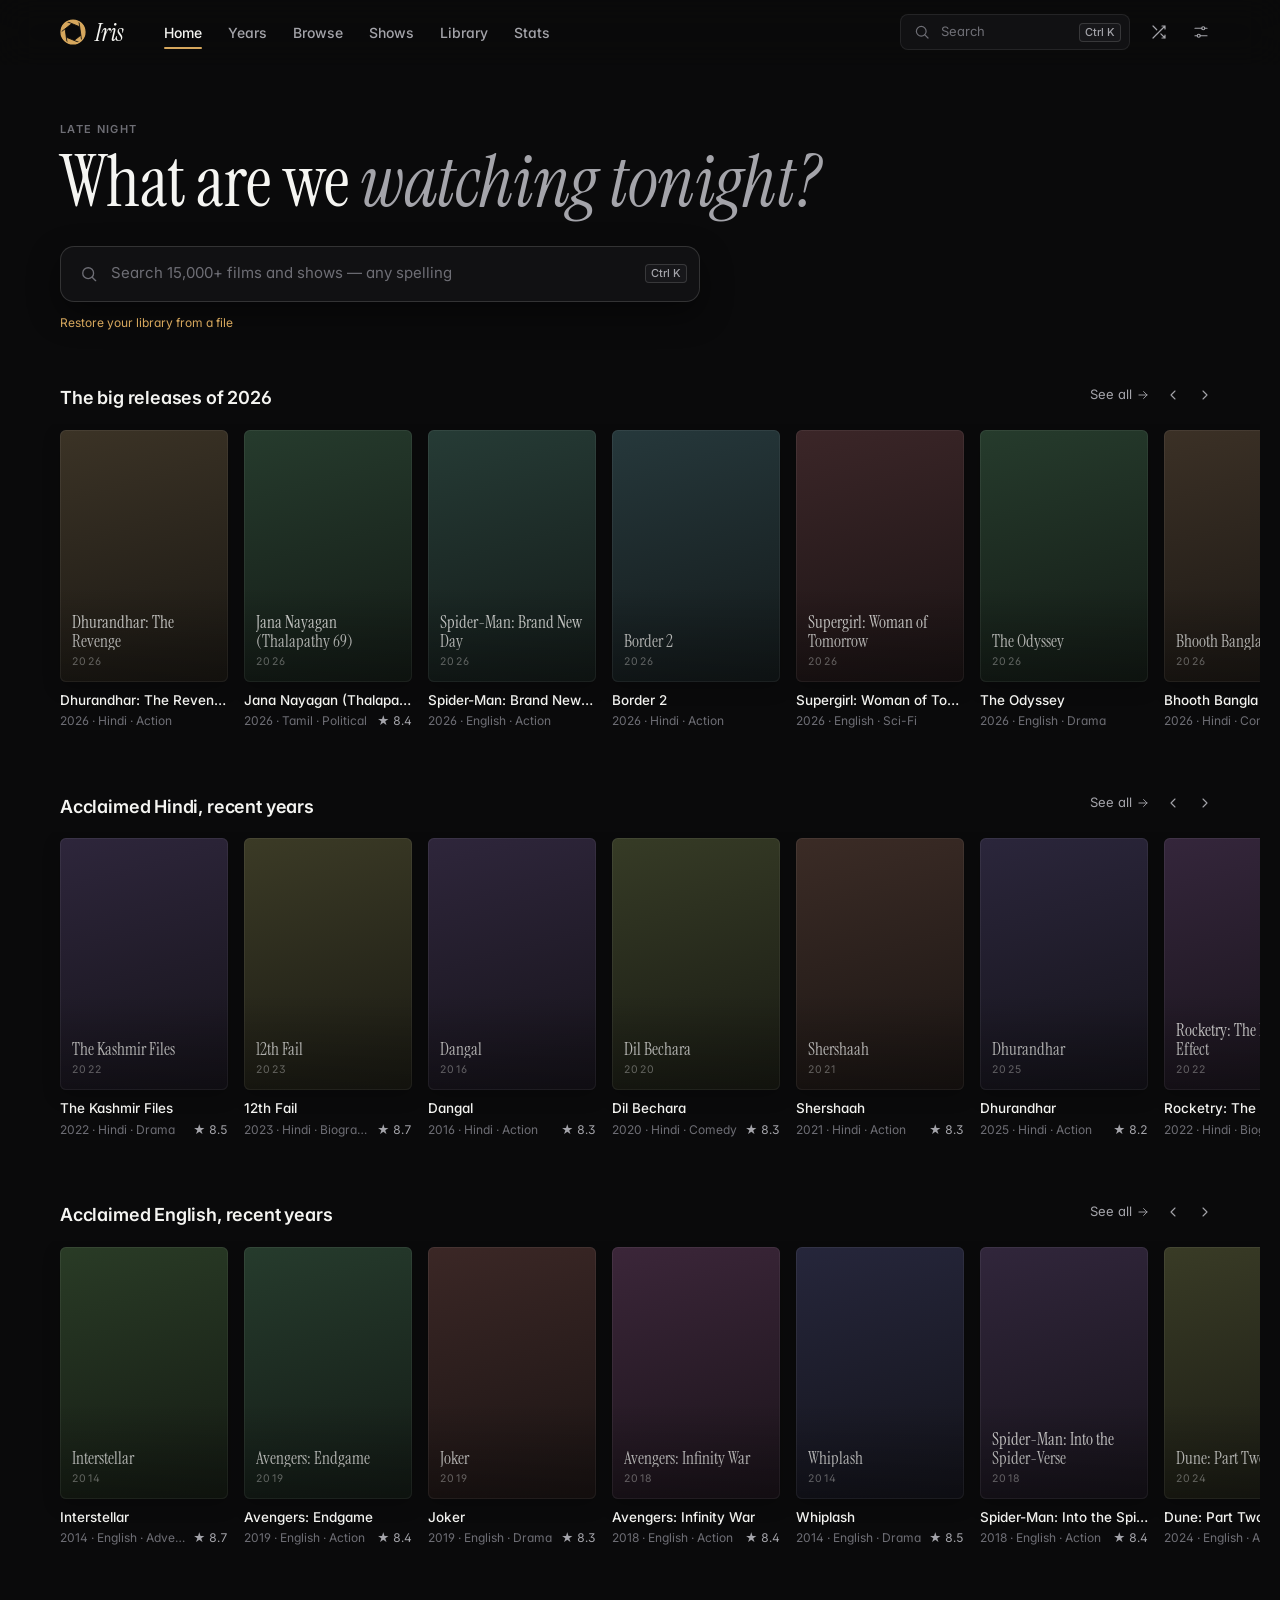
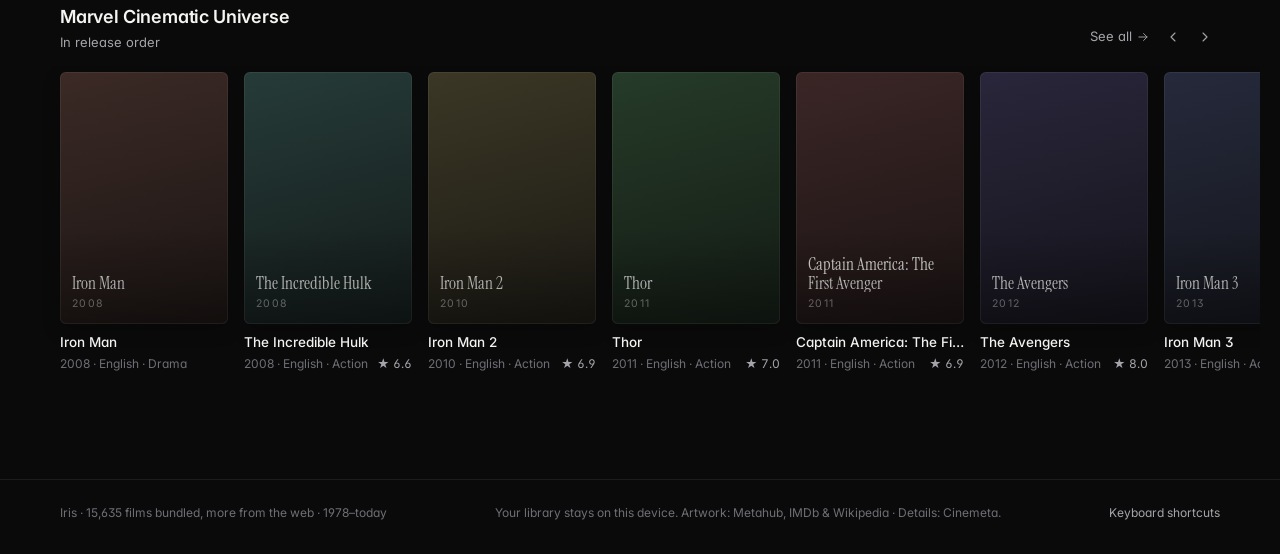
